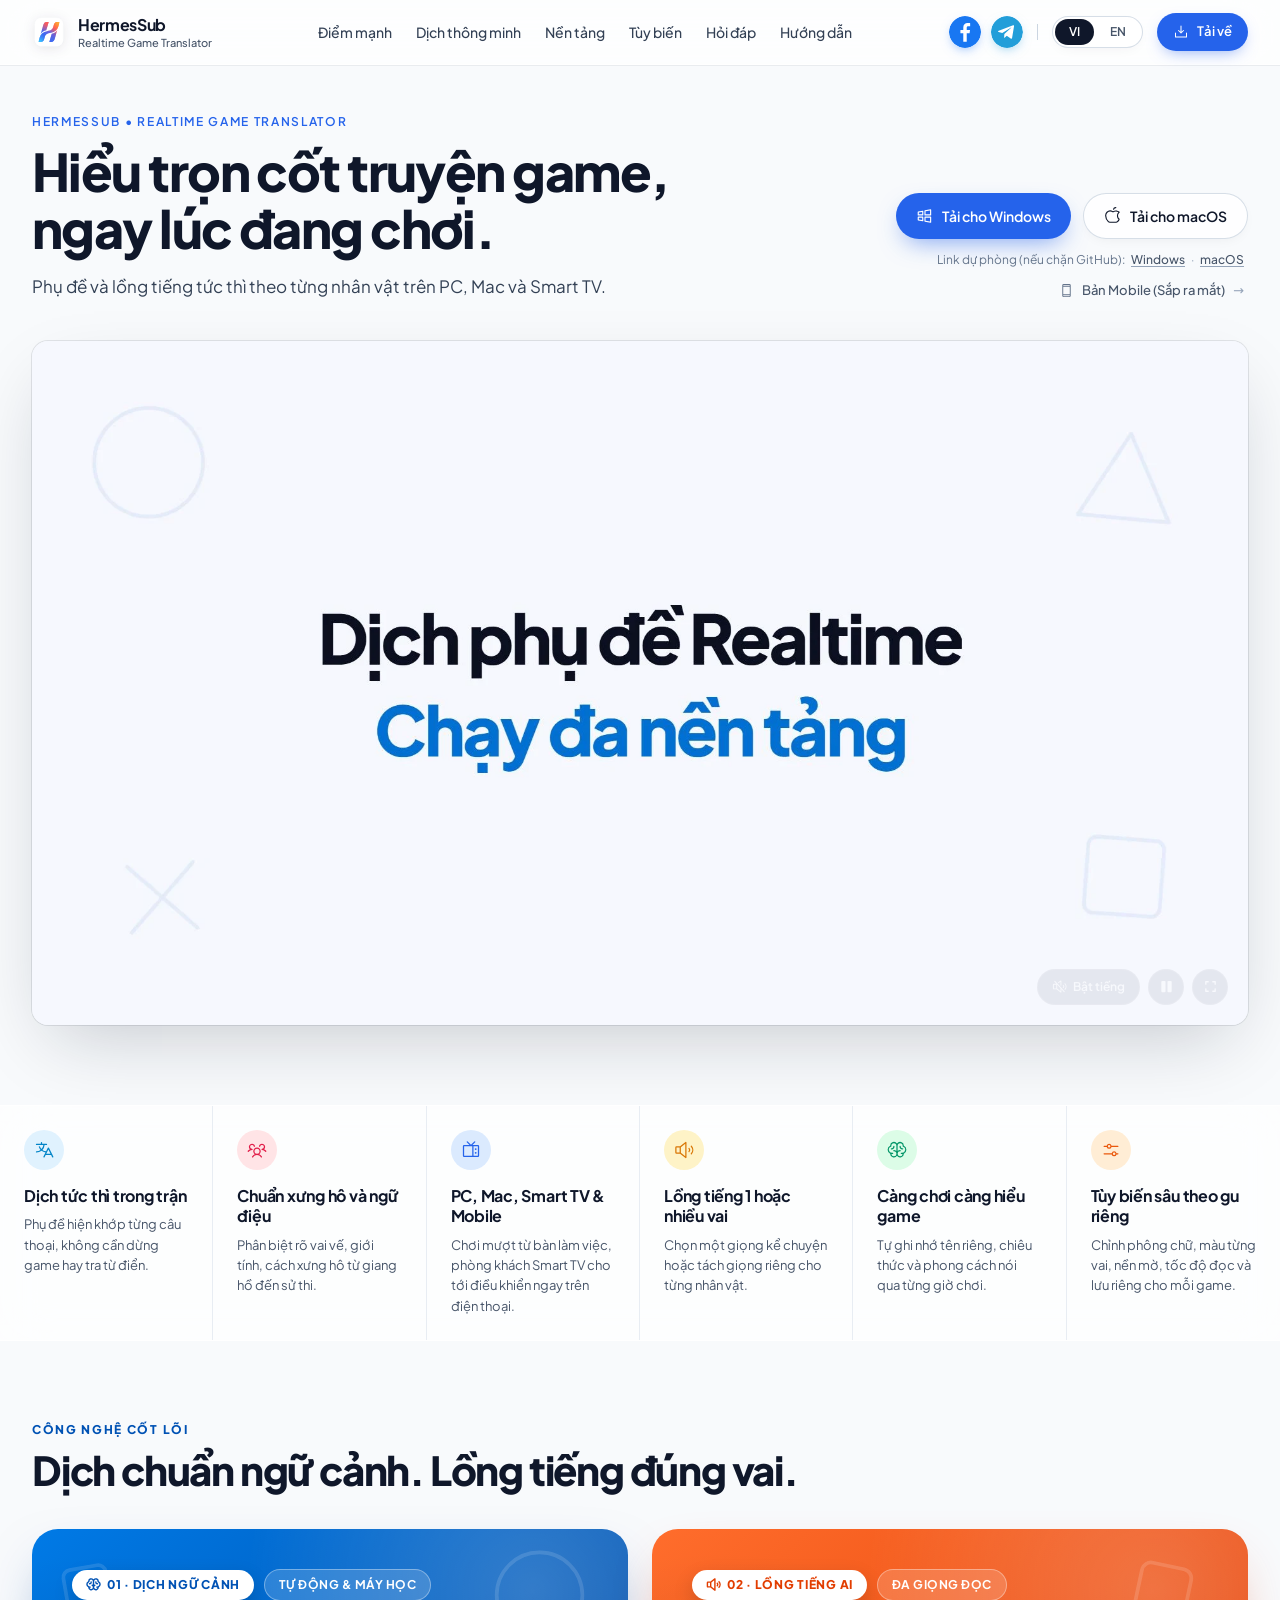
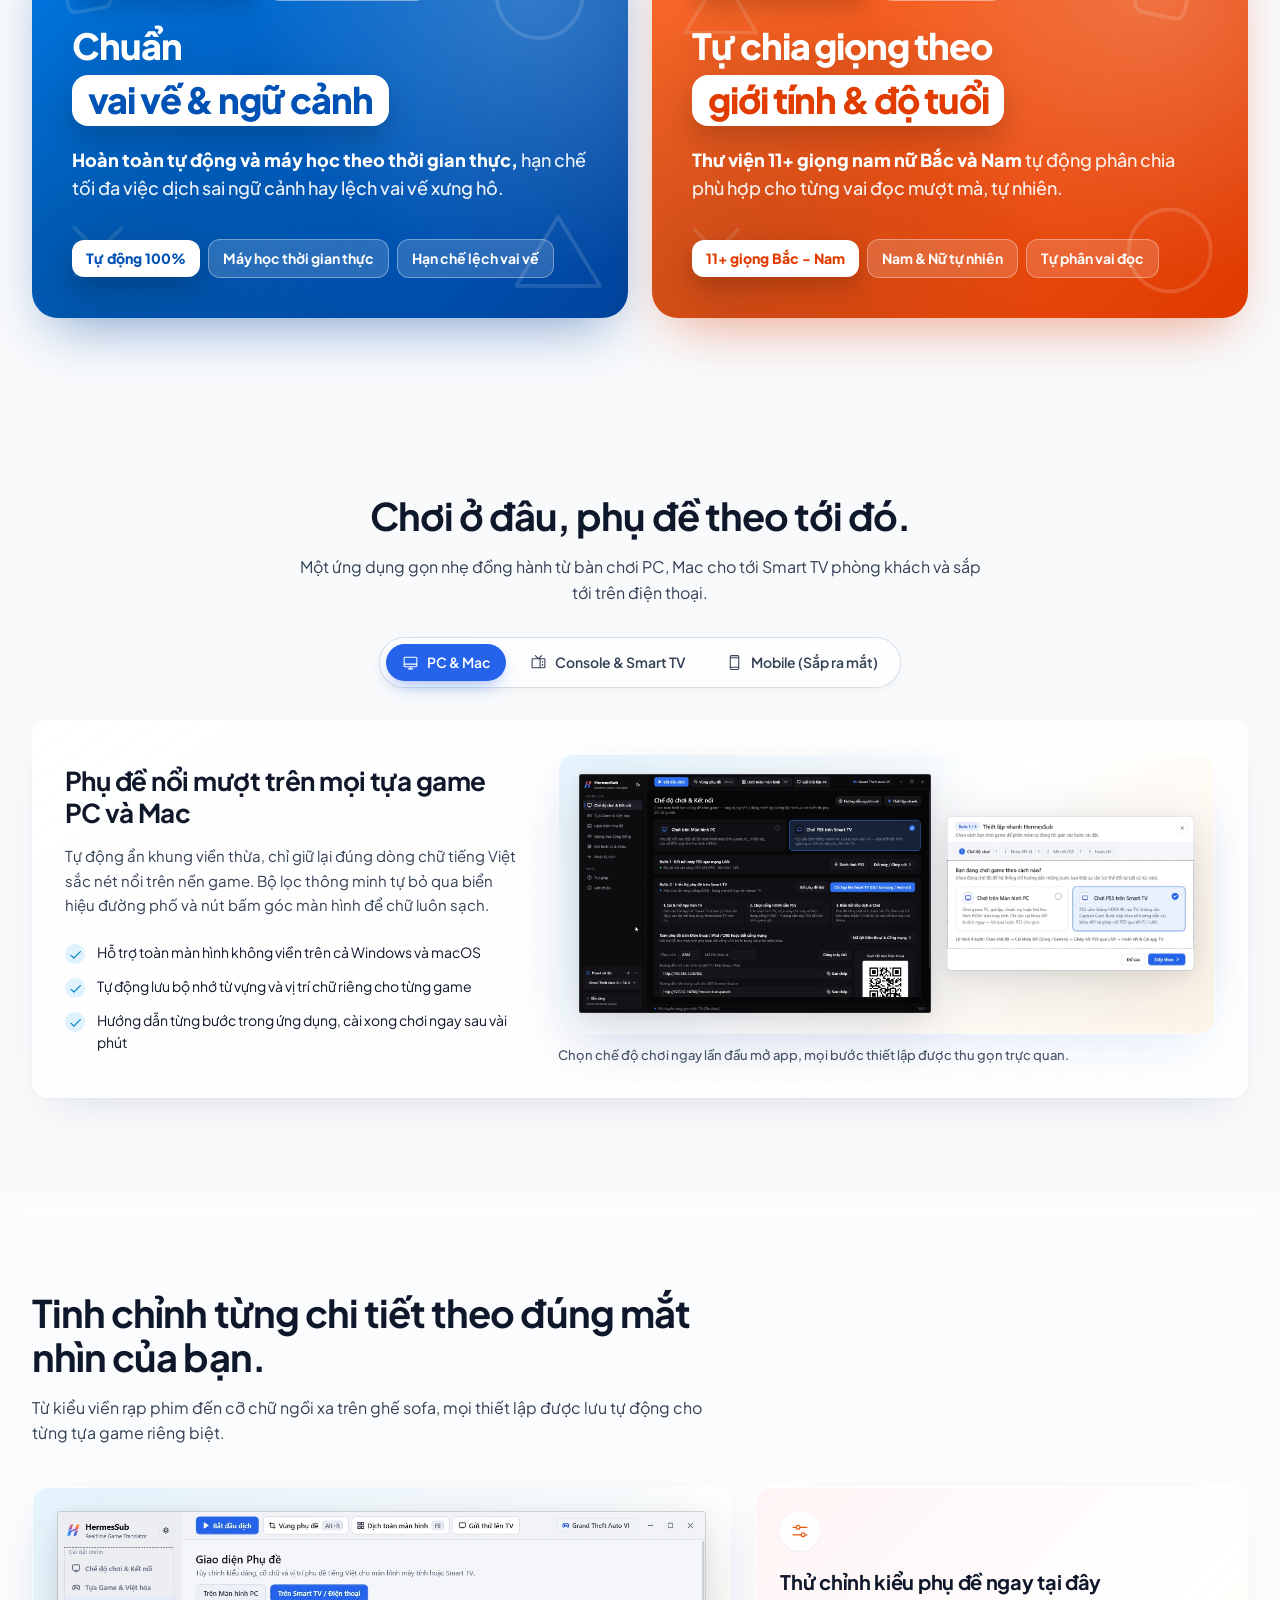
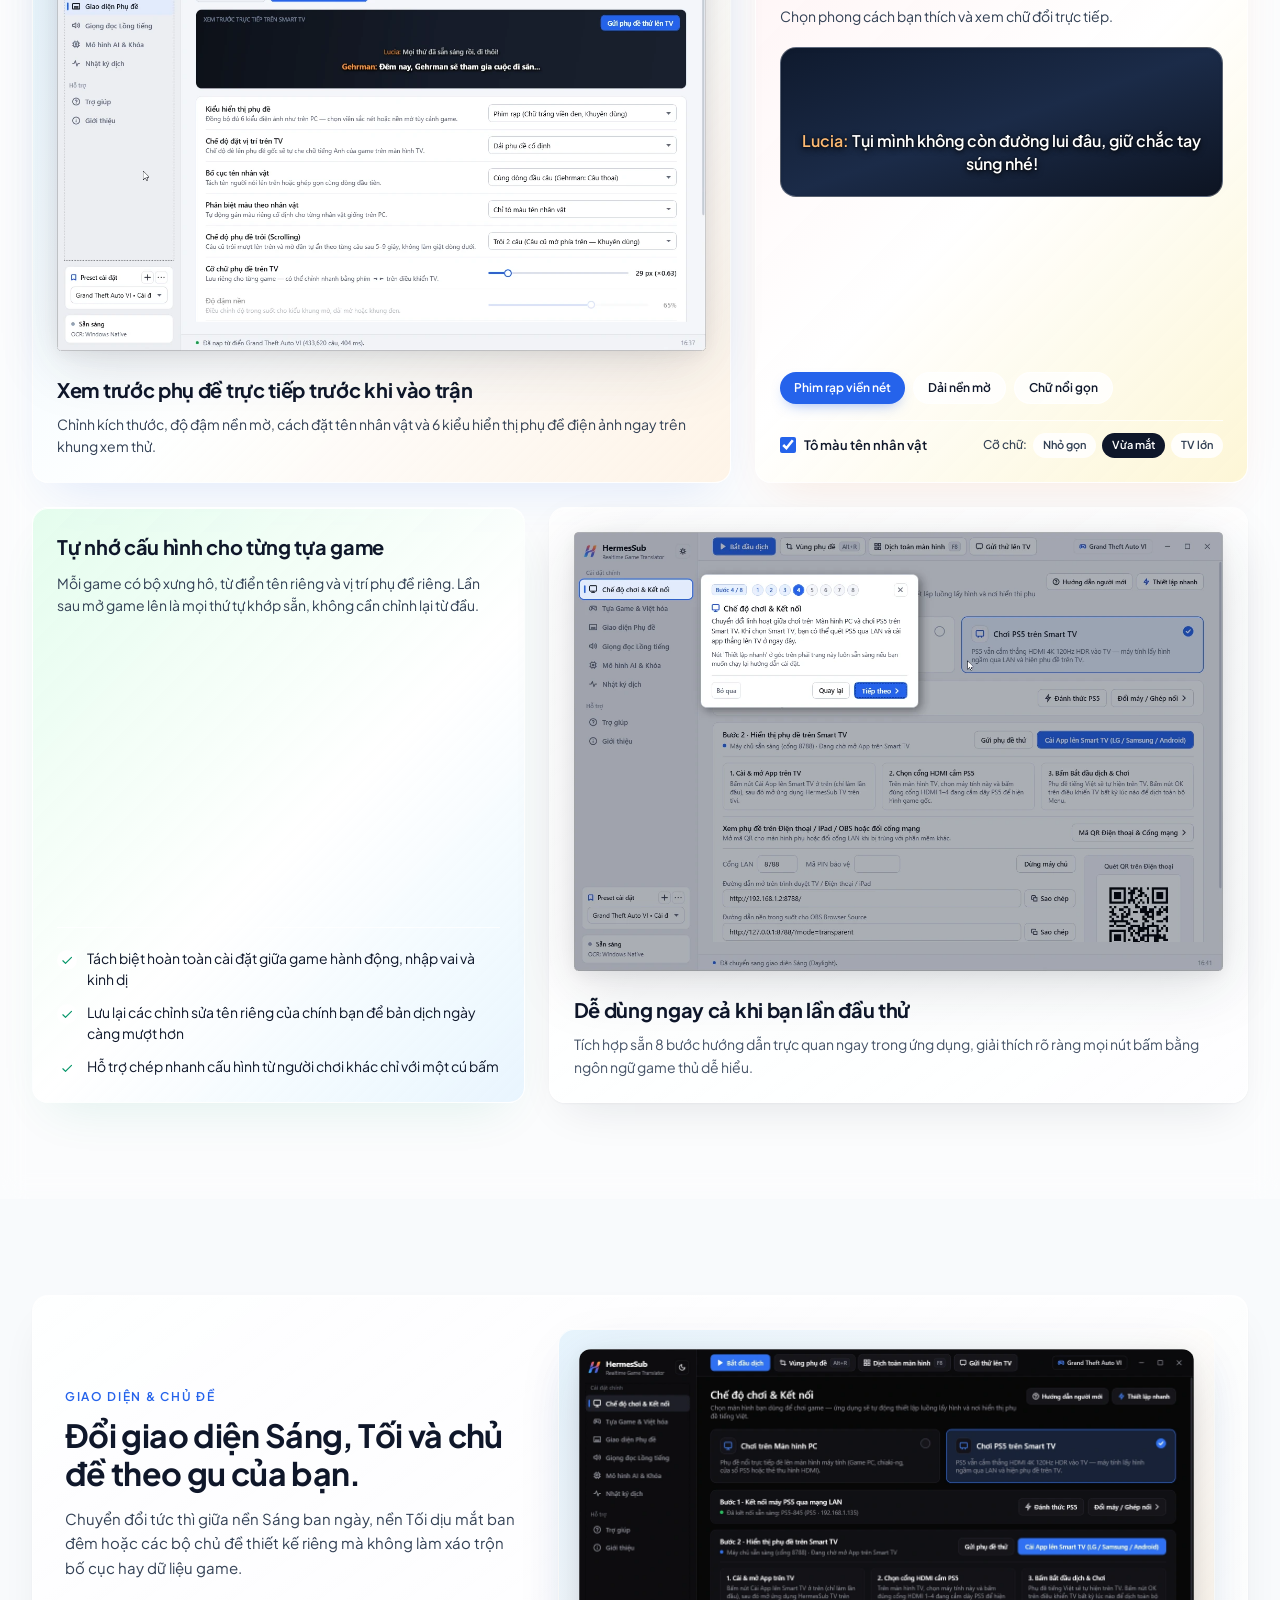
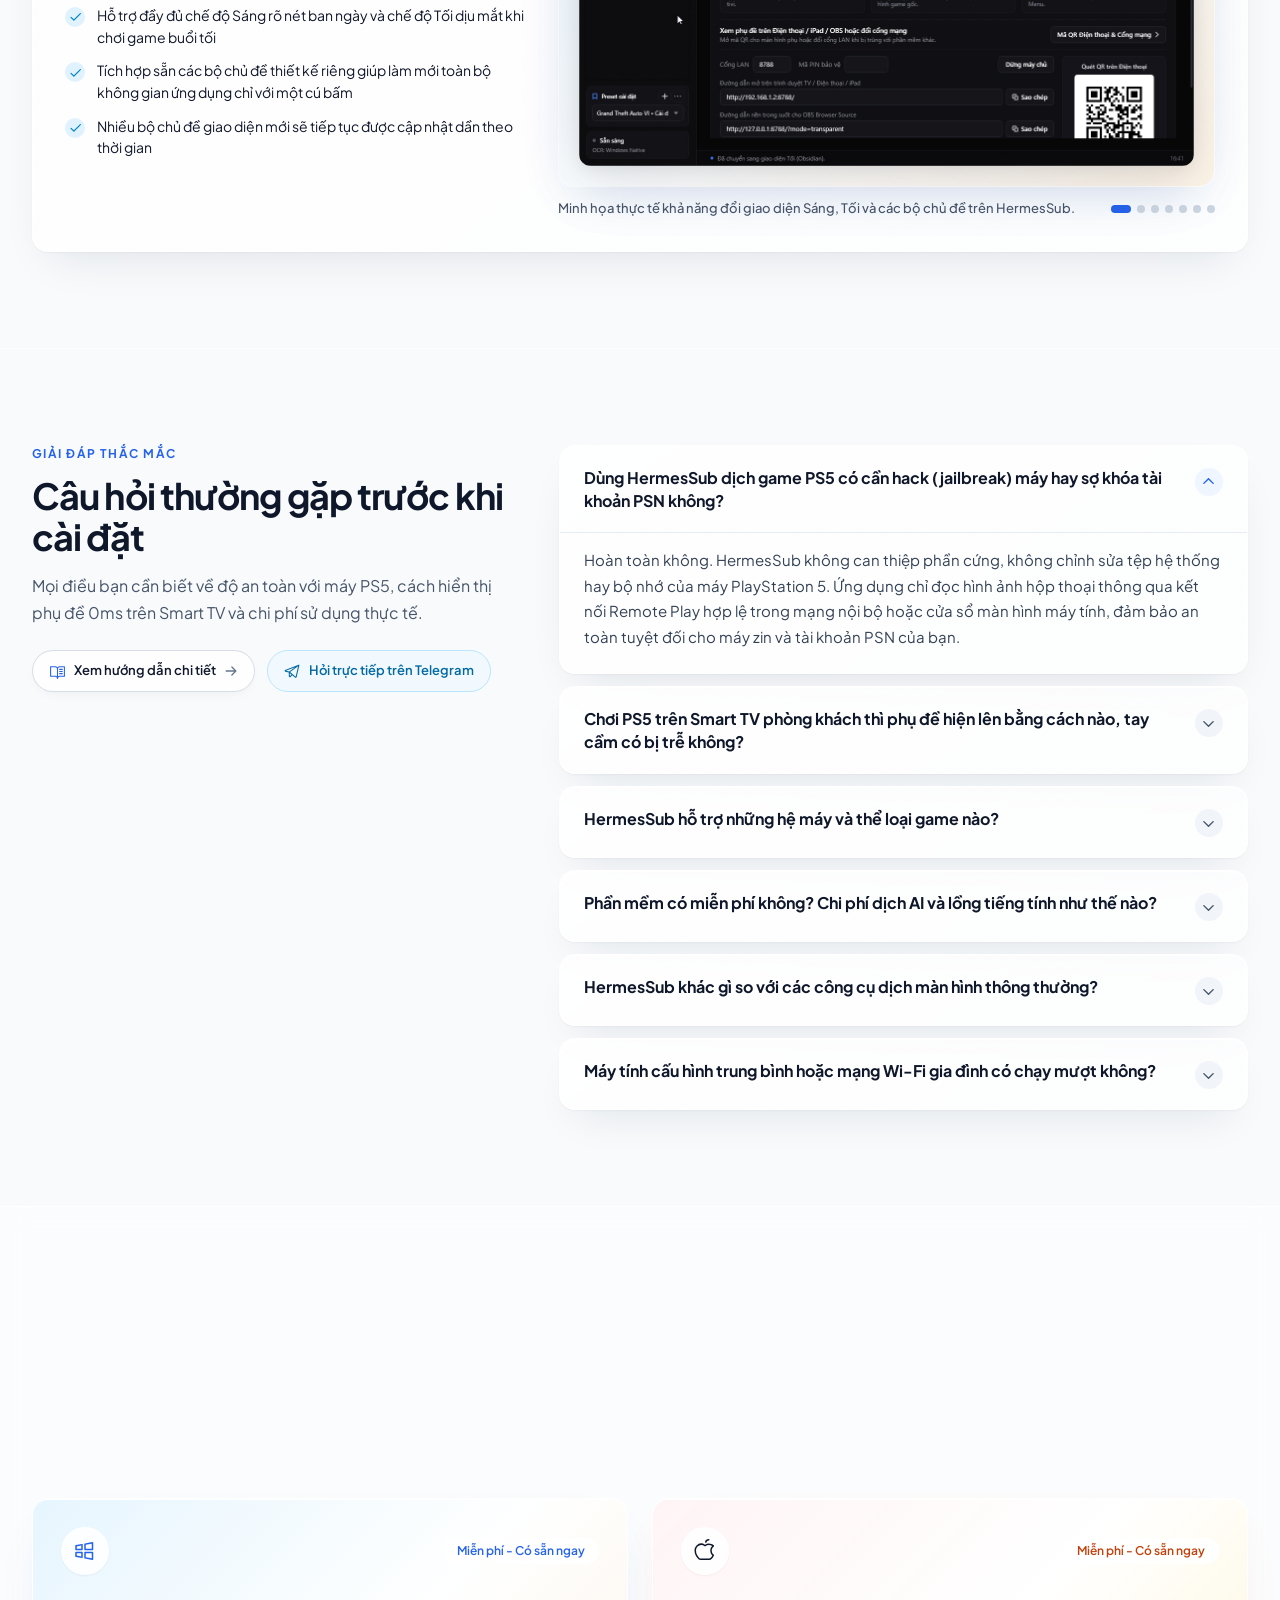
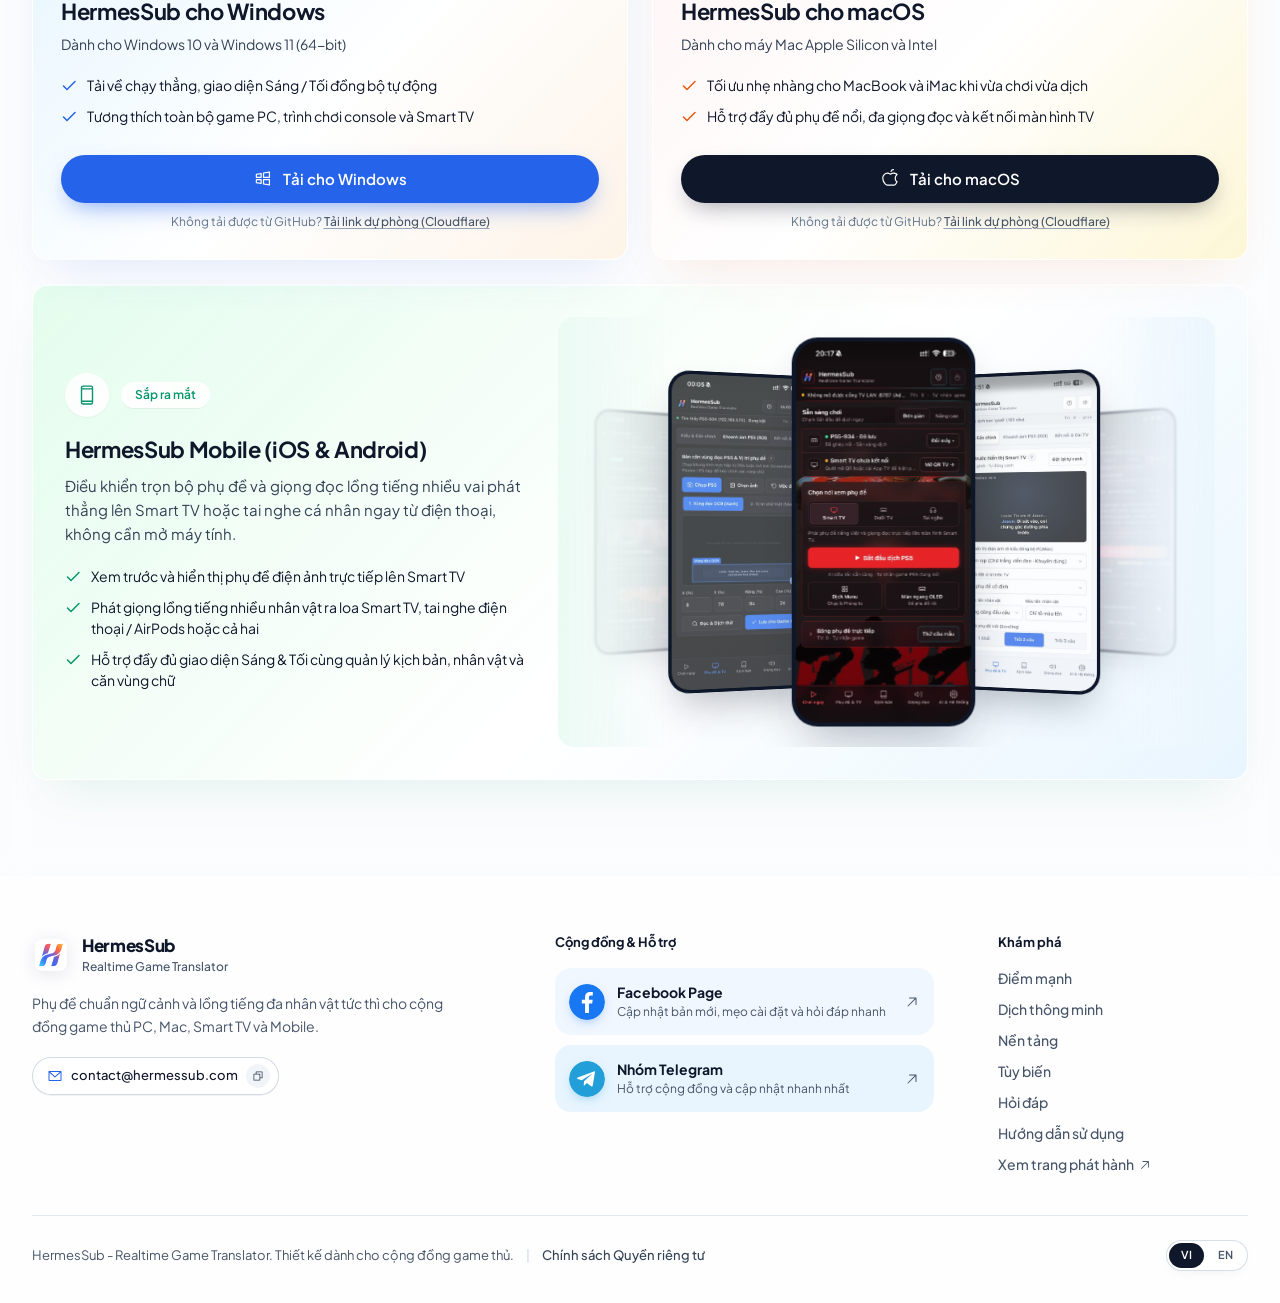
==== en/index.html @ ad9fbaac "style(ui): polish symmetric headline alignment and single-row pills on StoryVoiceSection" ====
<!doctype html>
<html lang="en">
  <head>
    <meta charset="UTF-8" />
    <meta name="viewport" content="width=device-width, initial-scale=1.0" />
    <meta name="theme-color" content="#F6F8FC" />
    <link rel="icon" type="image/svg+xml" href="/images/hermessub-logo-light.svg" />
    <link rel="alternate icon" href="/favicon.ico" />
    <link rel="apple-touch-icon" href="/apple-touch-icon.png" />
    <!--seo-head-start-->
    <title>HermesSub: Real-Time Game Translator for PS5, PC, Mac &amp; TV</title>
    <meta name="description" content="Translate story games live on screen with character-aware subtitles and multi-voice AI dubbing across Windows, macOS, PS5, and Smart TV. Free download." />
    <link rel="canonical" href="https://hermessub.com/en/" />
    <link rel="alternate" hreflang="vi" href="https://hermessub.com/" />
    <link rel="alternate" hreflang="en" href="https://hermessub.com/en/" />
    <link rel="alternate" hreflang="x-default" href="https://hermessub.com/en/" />
    <meta property="og:title" content="HermesSub - Real-Time Game Subtitles &amp; Multi-Voice AI Dubbing" />
    <meta property="og:description" content="Play any story game in your own language live on screen with context-accurate subtitles and character-matched voices on PC, Mac, PS5, and Smart TV." />
    <meta property="og:type" content="website" />
    <meta property="og:site_name" content="HermesSub" />
    <meta property="og:locale" content="en_US" />
    <meta property="og:locale:alternate" content="vi_VN" />
    <meta property="og:url" content="https://hermessub.com/en/" />
    <meta property="og:image" content="https://hermessub.com/images/app_icon_light.png" />
    <meta name="twitter:card" content="summary" />
    <meta name="twitter:title" content="HermesSub - Real-Time Game Subtitles &amp; Multi-Voice AI Dubbing" />
    <meta name="twitter:description" content="Play any story game in your own language live on screen with context-accurate subtitles and character-matched voices on PC, Mac, PS5, and Smart TV." />
    <meta name="twitter:image" content="https://hermessub.com/images/app_icon_light.png" />
    <script id="hermessub-jsonld" type="application/ld+json">{"@context":"https://schema.org","@graph":[{"@type":"Organization","@id":"https://hermessub.com/#organization","name":"HermesSub","url":"https://hermessub.com/","logo":{"@type":"ImageObject","url":"https://hermessub.com/images/app_icon_light.png","width":512,"height":512},"email":"contact@hermessub.com","sameAs":["https://github.com/HermesSub/hermessub.github.io","https://www.facebook.com/hermessub","https://t.me/hermessub_com"]},{"@type":"WebSite","@id":"https://hermessub.com/#website","url":"https://hermessub.com/","name":"HermesSub","alternateName":"HermesSub - Realtime Game Translator","inLanguage":["vi","en"],"publisher":{"@id":"https://hermessub.com/#organization"}},{"@type":"SoftwareApplication","@id":"https://hermessub.com/#software","name":"HermesSub","applicationCategory":"GameApplication","applicationSubCategory":"Real-Time Game Subtitle Translator & AI Voice Dubbing","operatingSystem":"Windows 10, Windows 11, macOS (Apple Silicon), Android TV, LG webOS, Samsung Tizen, iOS","softwareVersion":"1.0.4","inLanguage":"en","url":"https://hermessub.com/en/","description":"Translate story games live on screen with character-aware subtitles and multi-voice AI dubbing across Windows, macOS, PS5, and Smart TV. Free download.","downloadUrl":["https://github.com/HermesSub/hermessub.github.io/releases/download/v1.0.4/HermesSub-win-x64.zip","https://github.com/HermesSub/hermessub.github.io/releases/download/v1.0.4/HermesSub-osx-arm64.zip"],"screenshot":"https://hermessub.com/screenshots/subtitle-studio-light.webp","image":"https://hermessub.com/images/app_icon_light.png","offers":{"@type":"Offer","price":"0","priceCurrency":"USD"},"publisher":{"@id":"https://hermessub.com/#organization"}},{"@type":"VideoObject","@id":"https://hermessub.com/en/#promo-video","name":"HermesSub - Real-Time Game Subtitle Translation & AI Voice Dubbing Demo","description":"Watch HermesSub translate in-game dialogue with character-accurate tone and multi-character voice acting live across PC, Mac, PS5, and Smart TV.","thumbnailUrl":["https://hermessub.com/videos/hermessub-promo-poster.webp"],"uploadDate":"2026-11-25T00:00:00+07:00","duration":"PT1M10S","contentUrl":"https://media.hermessub.com/Videos/hermessub-promo.mp4?v=2","embedUrl":"https://hermessub.com/en/","inLanguage":"en","publisher":{"@id":"https://hermessub.com/#organization"}},{"@type":"FAQPage","@id":"https://hermessub.com/en/#faq","inLanguage":"en","mainEntity":[{"@type":"Question","name":"Does HermesSub require a jailbroken PS5, or can it risk a PSN account ban?","acceptedAnswer":{"@type":"Answer","text":"No jailbreak or console modification is ever required. HermesSub never alters game files, firmware, or console memory. It reads on-screen dialogue through official Remote Play over your home network or a desktop video window, keeping your stock PS5 and PlayStation Network account completely safe."}},{"@type":"Question","name":"How do live subtitles appear on a living-room Smart TV without adding controller lag?","acceptedAnswer":{"@type":"Answer","text":"Your DualSense controller stays paired directly to your PS5 on your primary PSN account over native HDMI with 0ms input latency. HermesSub quietly reads dialogue in the background via a secondary PSN session and renders crisp cinema subtitles natively on your LG webOS, Samsung Tizen, or Android TV."}},{"@type":"Question","name":"Which platforms, consoles, and game genres does HermesSub support?","acceptedAnswer":{"@type":"Answer","text":"HermesSub runs on Windows 10/11 PCs, Apple Silicon Macs, Windows gaming handhelds, and PlayStation 5 (via Remote Play, chiaki-ng, or HDMI capture cards), outputting overlays on desktop monitors or Smart TVs. It works with any story-driven RPG, action-adventure, visual novel, or indie title."}},{"@type":"Question","name":"Is HermesSub free to download, and how do AI translation costs work?","acceptedAnswer":{"@type":"Answer","text":"HermesSub is free to download and use. Pre-built community game dictionaries and offline voice models run locally at zero cost. For live AI translation of brand-new lines, you can use free translation engines or plug in your own Gemini, DeepSeek, Groq, or OpenAI API key with full control over usage."}},{"@type":"Question","name":"How is HermesSub different from generic screen OCR translators?","acceptedAnswer":{"@type":"Answer","text":"Generic screen translators translate isolated lines out of context, breaking character tone, relationships, and lore terminology. HermesSub tracks ongoing story context, locks per-character relationship tone and glossaries, and assigns distinct AI voices to individual speakers."}},{"@type":"Question","name":"Will HermesSub slow down my PC or require high internet bandwidth?","acceptedAnswer":{"@type":"Answer","text":"No. HermesSub is natively engineered to run alongside demanding games with minimal CPU and GPU overhead. Local PS5 video reading and Smart TV subtitle delivery stay inside your home Wi-Fi or LAN without routing video frames through external servers."}}]}]}</script>
    <!--seo-head-end-->
    <script type="module" crossorigin src="/assets/index-DqMNCont.js"></script>
    <link rel="stylesheet" crossorigin href="/assets/index-CcNmAACl.css">
  </head>
  <body class="bg-[#F8FAFC] text-[#0F172A] antialiased selection:bg-[#2563EB]/15 selection:text-[#0F172A]">
    <div id="root"><link rel="preload" as="image" href="/images/hermessub-logo-light.svg"/><link rel="preload" as="image" href="/images/social-facebook.svg"/><link rel="preload" as="image" href="/images/social-telegram.svg"/><link rel="preload" as="image" href="/screenshots/theme-obsidian.webp"/><link rel="preload" as="image" href="/screenshots/mobile-play-akira.webp"/><link rel="preload" as="image" href="/screenshots/mobile-tv-subtitles.jpg"/><link rel="preload" as="image" href="/screenshots/mobile-scripts-gta6.webp"/><link rel="preload" as="image" href="/screenshots/mobile-tv-voice.jpg"/><link rel="preload" as="image" href="/screenshots/mobile-themes-cyberpunk.webp"/><link rel="preload" as="image" href="/screenshots/mobile-roi-dark.webp"/><div class="relative min-h-[100dvh] text-[#0F172A]"><div aria-hidden="true" class="pastel-ambient-canvas pointer-events-none fixed inset-0 -z-10"></div><header class="sticky top-0 z-40 border-b border-white/80 bg-white/75 shadow-[0_1px_0_rgba(15,23,42,0.06)] backdrop-blur-xl"><nav aria-label="Primary Navigation" class="mx-auto flex h-16 max-w-[1320px] items-center justify-between gap-2 px-4 sm:gap-4 md:px-8"><a href="#" class="flex shrink-0 items-center gap-2.5 rounded-2xl py-1 pr-1 transition-opacity hover:opacity-90 sm:gap-3 sm:pr-2"><img src="/images/hermessub-logo-light.svg" alt="HermesSub" width="32" height="32" class="h-8 w-8 shrink-0 object-contain drop-shadow-[0_2px_6px_rgba(15,23,42,0.1)] sm:h-[34px] sm:w-[34px]"/><div class="flex flex-col leading-none"><span class="text-[15px] font-bold tracking-[-0.02em] text-[#0F172A] sm:text-[16px]">HermesSub</span><span class="mt-1 hidden text-[11px] font-medium text-[#475569] sm:block">Realtime Game Translator</span></div></a><ul class="hidden items-center gap-5 xl:gap-6 lg:flex"><li><a href="#highlights" class="whitespace-nowrap text-[14px] font-medium text-[#334155] transition-colors hover:text-[#2563EB]">Strengths</a></li><li><a href="#intelligence" class="whitespace-nowrap text-[14px] font-medium text-[#334155] transition-colors hover:text-[#2563EB]">Smart Context</a></li><li><a href="#platforms" class="whitespace-nowrap text-[14px] font-medium text-[#334155] transition-colors hover:text-[#2563EB]">Platforms</a></li><li><a href="#customize" class="whitespace-nowrap text-[14px] font-medium text-[#334155] transition-colors hover:text-[#2563EB]">Customize</a></li><li><a href="#faq" class="whitespace-nowrap text-[14px] font-medium text-[#334155] transition-colors hover:text-[#2563EB]">FAQ</a></li><li><a href="/en/guides/" class="whitespace-nowrap text-[14px] transition-colors hover:text-[#2563EB] font-medium text-[#334155]">Guides</a></li></ul><div class="flex shrink-0 items-center gap-3 sm:gap-3.5"><div class="flex items-center gap-2.5 sm:gap-2.5"><a href="https://www.facebook.com/hermessub" target="_blank" rel="noopener noreferrer" aria-label="HermesSub Facebook Page" title="Facebook Page" class="inline-flex h-7 w-7 items-center justify-center rounded-full shadow-[0_4px_12px_-4px_rgba(24,119,242,0.55)] transition-transform hover:scale-108 active:scale-95 sm:h-8 sm:w-8"><img src="/images/social-facebook.svg" alt="Facebook" width="32" height="32" class="h-7 w-7 rounded-full sm:h-8 sm:w-8"/></a><a href="https://t.me/hermessub_com" target="_blank" rel="noopener noreferrer" aria-label="HermesSub Telegram Community" title="Telegram Group" class="inline-flex h-7 w-7 items-center justify-center rounded-full shadow-[0_4px_12px_-4px_rgba(34,158,217,0.55)] transition-transform hover:scale-108 active:scale-95 sm:h-8 sm:w-8"><img src="/images/social-telegram.svg" alt="Telegram" width="32" height="32" class="h-7 w-7 rounded-full sm:h-8 sm:w-8"/></a></div><span aria-hidden="true" class="hidden h-4 w-px bg-[#CBD5E1] sm:inline-block"></span><div role="group" aria-label="Language switcher" class="glass-pill flex items-center gap-0.5 rounded-full p-0.5"><a href="/" hrefLang="vi" class="rounded-full px-3 py-1 text-[11px] font-semibold transition-colors sm:px-3.5 sm:text-[12px] text-[#475569] hover:text-[#0F172A]">VI</a><a href="/en/" hrefLang="en" aria-current="true" class="rounded-full px-3 py-1 text-[11px] font-semibold transition-colors sm:px-3.5 sm:text-[12px] bg-[#0F172A] text-[#FFFFFF]">EN</a></div><a href="#download" class="hidden min-h-[38px] items-center gap-2 whitespace-nowrap rounded-full bg-[#2563EB] px-4 py-2 text-[13px] font-semibold text-[#FFFFFF] shadow-[0_6px_16px_-6px_rgba(37,99,235,0.55)] transition-all hover:bg-[#1D4ED8] active:scale-[0.98] sm:inline-flex"><svg xmlns="http://www.w3.org/2000/svg" width="16" height="16" fill="currentColor" viewBox="0 0 256 256" aria-hidden="true"><path d="M224,144v64a8,8,0,0,1-8,8H40a8,8,0,0,1-8-8V144a8,8,0,0,1,16,0v56H208V144a8,8,0,0,1,16,0Zm-101.66,5.66a8,8,0,0,0,11.32,0l40-40a8,8,0,0,0-11.32-11.32L136,124.69V32a8,8,0,0,0-16,0v92.69L93.66,98.34a8,8,0,0,0-11.32,11.32Z"></path></svg><span>Download</span></a><button type="button" aria-label="Open navigation menu" aria-expanded="false" class="glass-pill inline-flex h-8 w-8 items-center justify-center rounded-full text-[#0F172A] transition-colors hover:bg-white sm:h-9 sm:w-9 lg:hidden"><svg xmlns="http://www.w3.org/2000/svg" width="17" height="17" fill="currentColor" viewBox="0 0 256 256" aria-hidden="true"><path d="M224,128a8,8,0,0,1-8,8H40a8,8,0,0,1,0-16H216A8,8,0,0,1,224,128ZM40,72H216a8,8,0,0,0,0-16H40a8,8,0,0,0,0,16ZM216,184H40a8,8,0,0,0,0,16H216a8,8,0,0,0,0-16Z"></path></svg></button></div></nav></header><main id="main-content"><section class="pt-8 pb-14 md:pt-12 md:pb-20"><div class="mx-auto max-w-[1320px] px-5 md:px-8"><div class="grid grid-cols-1 items-end gap-7 lg:grid-cols-12"><div class="lg:col-span-6 xl:col-span-7"><p class="text-[12px] font-semibold tracking-[0.14em] text-[#2563EB] uppercase">HERMESSUB • REALTIME GAME TRANSLATOR</p><h1 class="mt-3 text-[28px] leading-[1.1] font-extrabold tracking-[-0.03em] text-[#0F172A] sm:text-[40px] lg:text-[46px] xl:text-[52px]">Play any game in your language,<br/>live on screen.</h1><p class="mt-4 max-w-[54ch] text-[15px] leading-[1.6] text-[#334155] sm:text-[17px]">Instant story subtitles and character-matched voices on PC, Mac, and your living-room TV.</p></div><div class="flex flex-col items-start gap-3 lg:col-span-6 lg:items-end xl:col-span-5"><div class="flex w-full flex-col gap-3 sm:w-auto sm:flex-row sm:flex-nowrap sm:items-center lg:justify-end"><a href="https://github.com/HermesSub/hermessub.github.io/releases/download/v1.0.4/HermesSub-win-x64.zip" target="_blank" rel="noopener noreferrer" class="inline-flex min-h-[46px] items-center justify-center gap-2 whitespace-nowrap rounded-full bg-[#2563EB] px-5 py-2.5 text-[14px] font-semibold text-[#FFFFFF] shadow-[0_10px_24px_-8px_rgba(37,99,235,0.58)] transition-all hover:bg-[#1D4ED8] active:scale-[0.98]"><svg xmlns="http://www.w3.org/2000/svg" width="18" height="18" fill="currentColor" viewBox="0 0 256 256" aria-hidden="true"><path d="M208,136H128a8,8,0,0,0-8,8v57.45a8,8,0,0,0,6.57,7.88l80,14.54A7.61,7.61,0,0,0,208,224a8,8,0,0,0,8-8V144A8,8,0,0,0,208,136Zm-8,70.41-64-11.63V152h64ZM96,136H32a8,8,0,0,0-8,8v40a8,8,0,0,0,6.57,7.87l64,11.64a8.54,8.54,0,0,0,1.43.13,8,8,0,0,0,8-8V144A8,8,0,0,0,96,136Zm-8,50.05-48-8.73V152H88ZM213.13,33.86a8,8,0,0,0-6.56-1.73l-80,14.55A8,8,0,0,0,120,54.55V112a8,8,0,0,0,8,8h80a8,8,0,0,0,8-8V40A8,8,0,0,0,213.13,33.86ZM200,104H136V61.22l64-11.63ZM101.13,54.22a8,8,0,0,0-6.56-1.73l-64,11.64A8,8,0,0,0,24,72v40a8,8,0,0,0,8,8H96a8,8,0,0,0,8-8V60.36A8,8,0,0,0,101.13,54.22ZM88,104H40V78.68L88,70Z"></path></svg><span>Download for Windows</span></a><a href="https://github.com/HermesSub/hermessub.github.io/releases/download/v1.0.4/HermesSub-osx-arm64.zip" target="_blank" rel="noopener noreferrer" class="glass-pill inline-flex min-h-[46px] items-center justify-center gap-2 whitespace-nowrap rounded-full px-5 py-2.5 text-[14px] font-semibold text-[#0F172A] transition-all hover:bg-white active:scale-[0.98]"><svg xmlns="http://www.w3.org/2000/svg" width="18" height="18" fill="currentColor" viewBox="0 0 256 256" aria-hidden="true"><path d="M223.3,169.59a8.07,8.07,0,0,0-2.8-3.4C203.53,154.53,200,134.64,200,120c0-17.67,13.47-33.06,21.5-40.67a8,8,0,0,0,0-11.62C208.82,55.74,187.82,48,168,48a72.2,72.2,0,0,0-40,12.13,71.56,71.56,0,0,0-90.71,9.09A74.63,74.63,0,0,0,16,123.4a127.06,127.06,0,0,0,40.14,89.73A39.8,39.8,0,0,0,83.59,224h87.68a39.84,39.84,0,0,0,29.12-12.57,125,125,0,0,0,17.82-24.6C225.23,174,224.33,172,223.3,169.59Zm-34.63,30.94a23.76,23.76,0,0,1-17.4,7.47H83.59a23.82,23.82,0,0,1-16.44-6.51A111.14,111.14,0,0,1,32,123,58.5,58.5,0,0,1,48.65,80.47,54.81,54.81,0,0,1,88,64h.78A55.45,55.45,0,0,1,123,76.28a8,8,0,0,0,10,0A55.44,55.44,0,0,1,168,64a70.64,70.64,0,0,1,36,10.35c-13,14.52-20,30.47-20,45.65,0,23.77,7.64,42.73,22.18,55.3A105.82,105.82,0,0,1,188.67,200.53ZM128.23,30A40,40,0,0,1,167,0h1a8,8,0,0,1,0,16h-1a24,24,0,0,0-23.24,18,8,8,0,1,1-15.5-4Z"></path></svg><span>Download for macOS</span></a></div><p class="flex flex-wrap items-center gap-x-1.5 px-1 text-[12px] text-[#64748B] lg:justify-end"><span>Direct mirror (if GitHub is blocked):</span><a href="https://media.hermessub.com/Releases/v1.0.4/HermesSub-win-x64.zip" target="_blank" rel="noopener noreferrer" class="font-medium text-[#475569] underline decoration-[#94A3B8] underline-offset-2 transition-colors hover:text-[#2563EB] hover:decoration-[#2563EB]">Windows</a><span aria-hidden="true" class="text-[#94A3B8]">·</span><a href="https://media.hermessub.com/Releases/v1.0.4/HermesSub-osx-arm64.zip" target="_blank" rel="noopener noreferrer" class="font-medium text-[#475569] underline decoration-[#94A3B8] underline-offset-2 transition-colors hover:text-[#0F172A] hover:decoration-[#0F172A]">macOS</a></p><a href="#download" class="group inline-flex items-center gap-2 px-1 text-[13px] font-medium text-[#475569] transition-colors hover:text-[#2563EB]"><svg xmlns="http://www.w3.org/2000/svg" width="15" height="15" fill="currentColor" viewBox="0 0 256 256" class="text-[#64748B] transition-colors group-hover:text-[#2563EB]" aria-hidden="true"><path d="M176,16H80A24,24,0,0,0,56,40V216a24,24,0,0,0,24,24h96a24,24,0,0,0,24-24V40A24,24,0,0,0,176,16ZM72,64H184V192H72Zm8-32h96a8,8,0,0,1,8,8v8H72V40A8,8,0,0,1,80,32Zm96,192H80a8,8,0,0,1-8-8v-8H184v8A8,8,0,0,1,176,224Z"></path></svg><span>Mobile (Coming Soon)</span><span aria-hidden="true" class="text-[#94A3B8] transition-transform group-hover:translate-x-0.5 group-hover:text-[#2563EB]">→</span></a></div></div><div class="mt-8 aspect-video w-full md:mt-10"><div class="group relative h-full w-full overflow-hidden rounded-2xl bg-[#F6F8FC] shadow-[0_28px_72px_-20px_rgba(15,23,42,0.22)] ring-1 ring-[#0F172A]/10"><div class="relative flex h-full w-full items-center justify-center"><video poster="/videos/hermessub-promo-poster.webp" autoPlay="" loop="" muted="" playsInline="" preload="metadata" class="h-full w-full cursor-pointer bg-[#F6F8FC] object-cover"><source src="https://media.hermessub.com/Videos/hermessub-promo-av1.mp4" type="video/mp4; codecs=&quot;av01.0.08M.08, mp4a.40.2&quot;"/><source src="https://media.hermessub.com/Videos/hermessub-promo.mp4?v=2" type="video/mp4"/></video><div data-controls-visible="false" class="pointer-events-none absolute z-10 flex items-center transition-opacity duration-300 right-2 bottom-2 gap-1.5 sm:right-5 sm:bottom-5 sm:gap-2 opacity-30"><button type="button" aria-label="Unmute" class="pointer-events-auto inline-flex h-7 w-7 sm:h-9 sm:w-auto items-center justify-center sm:gap-1.5 rounded-full border sm:px-3.5 text-[12px] font-semibold transition-all duration-300 active:scale-95 border-white/15 bg-[#0F172A]/24 text-[#FFFFFF]/90 backdrop-blur-[3px] hover:bg-[#0F172A]/72"><svg xmlns="http://www.w3.org/2000/svg" width="14" height="14" fill="currentColor" viewBox="0 0 256 256" class="sm:h-[15px] sm:w-[15px]" aria-hidden="true"><path d="M53.92,34.62A8,8,0,1,0,42.08,45.38L73.55,80H32A16,16,0,0,0,16,96v64a16,16,0,0,0,16,16H77.25l69.84,54.31A8,8,0,0,0,160,224V175.09l42.08,46.29a8,8,0,1,0,11.84-10.76ZM32,96H72v64H32ZM144,207.64,88,164.09V95.89l56,61.6Zm42-63.77a24,24,0,0,0,0-31.72,8,8,0,1,1,12-10.57,40,40,0,0,1,0,52.88,8,8,0,0,1-12-10.59Zm-80.16-76a8,8,0,0,1,1.4-11.23l39.85-31A8,8,0,0,1,160,32v74.83a8,8,0,0,1-16,0V48.36l-26.94,21A8,8,0,0,1,105.84,67.91ZM248,128a79.9,79.9,0,0,1-20.37,53.34,8,8,0,0,1-11.92-10.67,64,64,0,0,0,0-85.33,8,8,0,1,1,11.92-10.67A79.83,79.83,0,0,1,248,128Z"></path></svg><span class="hidden sm:inline">Unmute</span></button><button type="button" aria-label="Pause" class="pointer-events-auto inline-flex h-7 w-7 sm:h-9 sm:w-9 items-center justify-center rounded-full border transition-all duration-300 active:scale-95 border-white/15 bg-[#0F172A]/24 text-[#FFFFFF]/90 backdrop-blur-[3px] hover:bg-[#0F172A]/72"><svg xmlns="http://www.w3.org/2000/svg" width="13" height="13" fill="currentColor" viewBox="0 0 256 256" class="sm:h-[15px] sm:w-[15px]" aria-hidden="true"><path d="M216,48V208a16,16,0,0,1-16,16H160a16,16,0,0,1-16-16V48a16,16,0,0,1,16-16h40A16,16,0,0,1,216,48ZM96,32H56A16,16,0,0,0,40,48V208a16,16,0,0,0,16,16H96a16,16,0,0,0,16-16V48A16,16,0,0,0,96,32Z"></path></svg></button><button type="button" aria-label="Fullscreen" class="pointer-events-auto inline-flex h-7 w-7 sm:h-9 sm:w-9 items-center justify-center rounded-full border transition-all duration-300 active:scale-95 border-white/15 bg-[#0F172A]/24 text-[#FFFFFF]/90 backdrop-blur-[3px] hover:bg-[#0F172A]/72"><svg xmlns="http://www.w3.org/2000/svg" width="14" height="14" fill="currentColor" viewBox="0 0 256 256" class="sm:h-[15px] sm:w-[15px]" aria-hidden="true"><path d="M220,48V88a12,12,0,0,1-24,0V60H168a12,12,0,0,1,0-24h40A12,12,0,0,1,220,48ZM88,196H60V168a12,12,0,0,0-24,0v40a12,12,0,0,0,12,12H88a12,12,0,0,0,0-24Zm120-40a12,12,0,0,0-12,12v28H168a12,12,0,0,0,0,24h40a12,12,0,0,0,12-12V168A12,12,0,0,0,208,156ZM88,36H48A12,12,0,0,0,36,48V88a12,12,0,0,0,24,0V60H88a12,12,0,0,0,0-24Z"></path></svg></button></div></div></div></div></div></section><section id="highlights" class="scroll-mt-20 border-y border-white/85 bg-white/70 backdrop-blur-xl"><div class="mx-auto max-w-[1320px]"><div class="grid grid-cols-1 divide-y divide-[#E2E8F0]/80 sm:grid-cols-2 sm:divide-x lg:grid-cols-6 lg:divide-y-0"><div class="p-5 transition-colors duration-200 md:p-6 hover:bg-[#E0F2FE]/35"><div class="inline-flex h-10 w-10 items-center justify-center rounded-full bg-[#E0F2FE] text-[#0284C7]"><svg xmlns="http://www.w3.org/2000/svg" width="20" height="20" fill="currentColor" viewBox="0 0 256 256" aria-hidden="true"><path d="M247.15,212.42l-56-112a8,8,0,0,0-14.31,0l-21.71,43.43A88,88,0,0,1,108,126.93,103.65,103.65,0,0,0,135.69,64H160a8,8,0,0,0,0-16H104V32a8,8,0,0,0-16,0V48H32a8,8,0,0,0,0,16h87.63A87.76,87.76,0,0,1,96,116.35a87.74,87.74,0,0,1-19-31,8,8,0,1,0-15.08,5.34A103.63,103.63,0,0,0,84,127a87.55,87.55,0,0,1-52,17,8,8,0,0,0,0,16,103.46,103.46,0,0,0,64-22.08,104.18,104.18,0,0,0,51.44,21.31l-26.6,53.19a8,8,0,0,0,14.31,7.16L148.94,192h70.11l13.79,27.58A8,8,0,0,0,240,224a8,8,0,0,0,7.15-11.58ZM156.94,176,184,121.89,211.05,176Z"></path></svg></div><h2 class="mt-4 text-[16px] leading-[1.3] font-bold tracking-[-0.015em] text-[#0F172A]">Real-Time In-Game Subtitles</h2><p class="mt-2 text-[13px] leading-[1.55] text-[#475569]">Dialogue appears smoothly as characters speak, keeping you locked in the action.</p></div><div class="p-5 transition-colors duration-200 md:p-6 hover:bg-[#FFE4E6]/35"><div class="inline-flex h-10 w-10 items-center justify-center rounded-full bg-[#FFE4E6] text-[#E11D48]"><svg xmlns="http://www.w3.org/2000/svg" width="20" height="20" fill="currentColor" viewBox="0 0 256 256" aria-hidden="true"><path d="M244.8,150.4a8,8,0,0,1-11.2-1.6A51.6,51.6,0,0,0,192,128a8,8,0,0,1-7.37-4.89,8,8,0,0,1,0-6.22A8,8,0,0,1,192,112a24,24,0,1,0-23.24-30,8,8,0,1,1-15.5-4A40,40,0,1,1,219,117.51a67.94,67.94,0,0,1,27.43,21.68A8,8,0,0,1,244.8,150.4ZM190.92,212a8,8,0,1,1-13.84,8,57,57,0,0,0-98.16,0,8,8,0,1,1-13.84-8,72.06,72.06,0,0,1,33.74-29.92,48,48,0,1,1,58.36,0A72.06,72.06,0,0,1,190.92,212ZM128,176a32,32,0,1,0-32-32A32,32,0,0,0,128,176ZM72,120a8,8,0,0,0-8-8A24,24,0,1,1,87.24,82a8,8,0,1,0,15.5-4A40,40,0,1,0,37,117.51,67.94,67.94,0,0,0,9.6,139.19a8,8,0,1,0,12.8,9.61A51.6,51.6,0,0,1,64,128,8,8,0,0,0,72,120Z"></path></svg></div><h2 class="mt-4 text-[16px] leading-[1.3] font-bold tracking-[-0.015em] text-[#0F172A]">True Tone &amp; Relationships</h2><p class="mt-2 text-[13px] leading-[1.55] text-[#475569]">Adapts naturally to banter, royal court speech, rivalry, or close companions.</p></div><div class="p-5 transition-colors duration-200 md:p-6 hover:bg-[#DBEAFE]/35"><div class="inline-flex h-10 w-10 items-center justify-center rounded-full bg-[#DBEAFE] text-[#2563EB]"><svg xmlns="http://www.w3.org/2000/svg" width="20" height="20" fill="currentColor" viewBox="0 0 256 256" aria-hidden="true"><path d="M216,64H147.31l34.35-34.34a8,8,0,1,0-11.32-11.32L128,60.69,85.66,18.34A8,8,0,0,0,74.34,29.66L108.69,64H40A16,16,0,0,0,24,80V200a16,16,0,0,0,16,16H216a16,16,0,0,0,16-16V80A16,16,0,0,0,216,64ZM40,80H144V200H40ZM216,200H160V80h56V200Zm-16-84a12,12,0,1,1-12-12A12,12,0,0,1,200,116Zm0,48a12,12,0,1,1-12-12A12,12,0,0,1,200,164Z"></path></svg></div><h2 class="mt-4 text-[16px] leading-[1.3] font-bold tracking-[-0.015em] text-[#0F172A]">PC, Mac, Smart TV &amp; Mobile</h2><p class="mt-2 text-[13px] leading-[1.55] text-[#475569]">Play smoothly at your desk, on your living-room Smart TV, or controlled right from your phone.</p></div><div class="p-5 transition-colors duration-200 md:p-6 hover:bg-[#FEF3C7]/40"><div class="inline-flex h-10 w-10 items-center justify-center rounded-full bg-[#FEF3C7] text-[#D97706]"><svg xmlns="http://www.w3.org/2000/svg" width="20" height="20" fill="currentColor" viewBox="0 0 256 256" aria-hidden="true"><path d="M155.51,24.81a8,8,0,0,0-8.42.88L77.25,80H32A16,16,0,0,0,16,96v64a16,16,0,0,0,16,16H77.25l69.84,54.31A8,8,0,0,0,160,224V32A8,8,0,0,0,155.51,24.81ZM32,96H72v64H32ZM144,207.64,88,164.09V91.91l56-43.55Zm54-106.08a40,40,0,0,1,0,52.88,8,8,0,0,1-12-10.58,24,24,0,0,0,0-31.72,8,8,0,0,1,12-10.58ZM248,128a79.9,79.9,0,0,1-20.37,53.34,8,8,0,0,1-11.92-10.67,64,64,0,0,0,0-85.33,8,8,0,1,1,11.92-10.67A79.83,79.83,0,0,1,248,128Z"></path></svg></div><h2 class="mt-4 text-[16px] leading-[1.3] font-bold tracking-[-0.015em] text-[#0F172A]">1 or Multi-Character Voices</h2><p class="mt-2 text-[13px] leading-[1.55] text-[#475569]">Pick one steady storyteller or assign distinct voices to every speaker.</p></div><div class="p-5 transition-colors duration-200 md:p-6 hover:bg-[#DCFCE7]/35"><div class="inline-flex h-10 w-10 items-center justify-center rounded-full bg-[#DCFCE7] text-[#059669]"><svg xmlns="http://www.w3.org/2000/svg" width="20" height="20" fill="currentColor" viewBox="0 0 256 256" aria-hidden="true"><path d="M248,124a56.11,56.11,0,0,0-32-50.61V72a48,48,0,0,0-88-26.49A48,48,0,0,0,40,72v1.39a56,56,0,0,0,0,101.2V176a48,48,0,0,0,88,26.49A48,48,0,0,0,216,176v-1.41A56.09,56.09,0,0,0,248,124ZM88,208a32,32,0,0,1-31.81-28.56A55.87,55.87,0,0,0,64,180h8a8,8,0,0,0,0-16H64A40,40,0,0,1,50.67,86.27,8,8,0,0,0,56,78.73V72a32,32,0,0,1,64,0v68.26A47.8,47.8,0,0,0,88,128a8,8,0,0,0,0,16,32,32,0,0,1,0,64Zm104-44h-8a8,8,0,0,0,0,16h8a55.87,55.87,0,0,0,7.81-.56A32,32,0,1,1,168,144a8,8,0,0,0,0-16,47.8,47.8,0,0,0-32,12.26V72a32,32,0,0,1,64,0v6.73a8,8,0,0,0,5.33,7.54A40,40,0,0,1,192,164Zm16-52a8,8,0,0,1-8,8h-4a36,36,0,0,1-36-36V80a8,8,0,0,1,16,0v4a20,20,0,0,0,20,20h4A8,8,0,0,1,208,112ZM60,120H56a8,8,0,0,1,0-16h4A20,20,0,0,0,80,84V80a8,8,0,0,1,16,0v4A36,36,0,0,1,60,120Z"></path></svg></div><h2 class="mt-4 text-[16px] leading-[1.3] font-bold tracking-[-0.015em] text-[#0F172A]">Gets Smarter As You Play</h2><p class="mt-2 text-[13px] leading-[1.55] text-[#475569]">Remembers lore, skill names, and speech habits automatically across hours.</p></div><div class="p-5 transition-colors duration-200 md:p-6 hover:bg-[#FFEDD5]/40"><div class="inline-flex h-10 w-10 items-center justify-center rounded-full bg-[#FFEDD5] text-[#EA580C]"><svg xmlns="http://www.w3.org/2000/svg" width="20" height="20" fill="currentColor" viewBox="0 0 256 256" aria-hidden="true"><path d="M40,88H73a32,32,0,0,0,62,0h81a8,8,0,0,0,0-16H135a32,32,0,0,0-62,0H40a8,8,0,0,0,0,16Zm64-24A16,16,0,1,1,88,80,16,16,0,0,1,104,64ZM216,168H199a32,32,0,0,0-62,0H40a8,8,0,0,0,0,16h97a32,32,0,0,0,62,0h17a8,8,0,0,0,0-16Zm-48,24a16,16,0,1,1,16-16A16,16,0,0,1,168,192Z"></path></svg></div><h2 class="mt-4 text-[16px] leading-[1.3] font-bold tracking-[-0.015em] text-[#0F172A]">Deep Personalization</h2><p class="mt-2 text-[13px] leading-[1.55] text-[#475569]">Tailor fonts, speaker colors, backdrops, voice speed, and per-game profiles.</p></div></div></div></section><section id="intelligence" class="scroll-mt-20 py-14 md:py-20"><div class="mx-auto max-w-[1320px] px-4 sm:px-5 md:px-8"><div class="" style="opacity:0;transform:translateY(18px)"><div class="max-w-[980px]"><p class="text-[12px] font-extrabold tracking-[0.14em] text-[#0052B4] uppercase">CORE CAPABILITIES</p><h2 class="mt-2 text-[28px] leading-[1.15] font-extrabold tracking-[-0.03em] text-[#0F172A] sm:text-[36px] md:text-[40px]">Accurate context. Auto-matched voices.</h2></div></div><div class="mt-7 grid grid-cols-1 gap-5 md:mt-9 lg:grid-cols-2 lg:gap-6"><div class="h-full" style="opacity:0;transform:translateY(18px)"><article style="background:linear-gradient(135deg, #007AE6 0%, #00439C 100%);box-shadow:0 24px 56px -20px rgba(0, 67, 156, 0.52)" class="relative flex h-full flex-col justify-between overflow-hidden rounded-[26px] p-6 text-[#FFFFFF] sm:p-8 md:p-10"><svg aria-hidden="true" viewBox="0 0 640 420" fill="none" class="pointer-events-none absolute inset-0 h-full w-full opacity-[0.13]" preserveAspectRatio="xMidYMid slice"><circle cx="545" cy="72" r="46" stroke="#FFFFFF" stroke-width="4"></circle><polygon points="565,310 610,384 520,384" stroke="#FFFFFF" stroke-width="4" stroke-linejoin="round"></polygon><g stroke="#FFFFFF" stroke-width="4" stroke-linecap="round"><line x1="46" y1="322" x2="96" y2="372"></line><line x1="96" y1="322" x2="46" y2="372"></line></g><rect x="36" y="42" width="46" height="46" rx="8" transform="rotate(-10 59 65)" stroke="#FFFFFF" stroke-width="4"></rect></svg><div aria-hidden="true" style="background:radial-gradient(circle at 84% 16%, rgba(255,255,255,0.20) 0%, rgba(255,255,255,0) 48%), radial-gradient(circle at 12% 90%, rgba(0,0,0,0.16) 0%, rgba(0,0,0,0) 52%)" class="pointer-events-none absolute inset-0"></div><div class="relative z-10"><div class="flex flex-wrap items-center gap-2.5"><span style="color:#0052B4" class="inline-flex items-center gap-1.5 rounded-full bg-[#FFFFFF] px-3.5 py-1.5 text-[12px] font-extrabold tracking-[0.06em] uppercase shadow-[0_8px_20px_rgba(0,0,0,0.16)]"><svg xmlns="http://www.w3.org/2000/svg" width="15" height="15" fill="currentColor" viewBox="0 0 256 256" aria-hidden="true"><path d="M252,124a60.14,60.14,0,0,0-32-53.08,52,52,0,0,0-92-32.11A52,52,0,0,0,36,70.92a60,60,0,0,0,0,106.14,52,52,0,0,0,92,32.13,52,52,0,0,0,92-32.13A60.05,60.05,0,0,0,252,124ZM88,204a28,28,0,0,1-26.85-20.07c1,0,1.89.07,2.85.07h8a12,12,0,0,0,0-24H64A36,36,0,0,1,52,90.05a12,12,0,0,0,8-11.32V72a28,28,0,0,1,56,0v60.18a51.61,51.61,0,0,0-7.2-3.85,12,12,0,1,0-9.6,22A28,28,0,0,1,88,204Zm104-44h-8a12,12,0,0,0,0,24h8c1,0,1.9,0,2.85-.07a28,28,0,1,1-38-33.61,12,12,0,1,0-9.6-22,51.61,51.61,0,0,0-7.2,3.85V72a28,28,0,0,1,56,0v6.73a12,12,0,0,0,8,11.32,36,36,0,0,1-12,70Zm16-44a12,12,0,0,1-12,12,40,40,0,0,1-40-40V84a12,12,0,0,1,24,0v4a16,16,0,0,0,16,16A12,12,0,0,1,208,116ZM100,88a40,40,0,0,1-40,40,12,12,0,0,1,0-24A16,16,0,0,0,76,88V84a12,12,0,0,1,24,0Z"></path></svg><span>01 · CONTEXT AI</span></span><span class="inline-flex items-center rounded-full border border-white/35 bg-white/16 px-3.5 py-1.5 text-[12px] font-bold tracking-[0.04em] text-[#FFFFFF] uppercase">REAL-TIME LEARNING</span></div><h3 class="mt-6 text-[28px] leading-[1.18] font-extrabold tracking-[-0.03em] text-[#FFFFFF] [text-shadow:0_6px_22px_rgba(0,0,0,0.14)] sm:text-[34px] md:text-[36px]"><span class="block">Accurate</span><span style="color:#0052B4" class="mt-2 inline-block rounded-2xl bg-[#FFFFFF] px-4 py-1 text-shadow-none shadow-[0_12px_28px_rgba(0,0,0,0.18)]">roles &amp; context</span></h3><p class="mt-5 max-w-[44ch] text-[16px] leading-[1.6] font-medium text-white/92 sm:text-[18px]"><strong class="font-extrabold text-[#FFFFFF]">Fully automatic with real-time machine learning,</strong> <!-- -->minimizing out-of-context lines and mismatched speaker roles.</p></div><ul class="relative z-10 mt-7 flex flex-wrap items-center gap-2 pt-2"><li style="color:#0052B4" class="rounded-xl bg-[#FFFFFF] px-3.5 py-2 text-[13px] font-extrabold shadow-[0_10px_24px_rgba(0,0,0,0.18)] sm:text-[14px]">100% Automatic</li><li class="rounded-xl border border-white/35 bg-white/16 px-3.5 py-2 text-[13px] font-bold text-[#FFFFFF] sm:text-[14px]">Real-time learning</li><li class="rounded-xl border border-white/35 bg-white/16 px-3.5 py-2 text-[13px] font-bold text-[#FFFFFF] sm:text-[14px]">Role-accurate tone</li></ul></article></div><div class="h-full" style="opacity:0;transform:translateY(18px)"><article style="background:linear-gradient(135deg, #FF6D2C 0%, #DF3A00 100%);box-shadow:0 24px 56px -20px rgba(223, 58, 0, 0.48)" class="relative flex h-full flex-col justify-between overflow-hidden rounded-[26px] p-6 text-[#FFFFFF] sm:p-8 md:p-10"><svg aria-hidden="true" viewBox="0 0 640 420" fill="none" class="pointer-events-none absolute inset-0 h-full w-full opacity-[0.14]" preserveAspectRatio="xMidYMid slice"><rect x="522" y="40" width="54" height="54" rx="10" transform="rotate(12 549 67)" stroke="#FFFFFF" stroke-width="4"></rect><circle cx="556" cy="346" r="44" stroke="#FFFFFF" stroke-width="4"></circle><polygon points="74,48 112,112 36,112" stroke="#FFFFFF" stroke-width="4" stroke-linejoin="round"></polygon><g stroke="#FFFFFF" stroke-width="4" stroke-linecap="round"><line x1="46" y1="324" x2="92" y2="370"></line><line x1="92" y1="324" x2="46" y2="370"></line></g></svg><div aria-hidden="true" style="background:radial-gradient(circle at 84% 16%, rgba(255,255,255,0.20) 0%, rgba(255,255,255,0) 48%), radial-gradient(circle at 12% 90%, rgba(0,0,0,0.16) 0%, rgba(0,0,0,0) 52%)" class="pointer-events-none absolute inset-0"></div><div class="relative z-10"><div class="flex flex-wrap items-center gap-2.5"><span style="color:#E23D00" class="inline-flex items-center gap-1.5 rounded-full bg-[#FFFFFF] px-3.5 py-1.5 text-[12px] font-extrabold tracking-[0.06em] uppercase shadow-[0_8px_20px_rgba(0,0,0,0.16)]"><svg xmlns="http://www.w3.org/2000/svg" width="15" height="15" fill="currentColor" viewBox="0 0 256 256" aria-hidden="true"><path d="M157.27,21.22a12,12,0,0,0-12.64,1.31L75.88,76H32A20,20,0,0,0,12,96v64a20,20,0,0,0,20,20H75.88l68.75,53.47A12,12,0,0,0,164,224V32A12,12,0,0,0,157.27,21.22ZM36,100H68v56H36Zm104,99.46L92,162.13V93.87l48-37.33ZM212,128a44,44,0,0,1-11,29.11,12,12,0,1,1-18-15.88,20,20,0,0,0,0-26.43,12,12,0,0,1,18-15.86A43.94,43.94,0,0,1,212,128Zm40,0a83.87,83.87,0,0,1-21.39,56,12,12,0,0,1-17.89-16,60,60,0,0,0,0-80,12,12,0,1,1,17.88-16A83.87,83.87,0,0,1,252,128Z"></path></svg><span>02 · AI DUBBING</span></span><span class="inline-flex items-center rounded-full border border-white/35 bg-white/16 px-3.5 py-1.5 text-[12px] font-bold tracking-[0.04em] text-[#FFFFFF] uppercase">MULTI-VOICE CAST</span></div><h3 class="mt-6 text-[28px] leading-[1.18] font-extrabold tracking-[-0.03em] text-[#FFFFFF] [text-shadow:0_6px_22px_rgba(0,0,0,0.14)] sm:text-[34px] md:text-[36px]"><span class="block">Auto voice match by</span><span style="color:#E23D00" class="mt-2 inline-block rounded-2xl bg-[#FFFFFF] px-4 py-1 text-shadow-none shadow-[0_12px_28px_rgba(0,0,0,0.18)]">gender &amp; age</span></h3><p class="mt-5 max-w-[44ch] text-[16px] leading-[1.6] font-medium text-white/92 sm:text-[18px]"><strong class="font-extrabold text-[#FFFFFF]">Built-in library of 11+ natural male and female regional voices</strong> <!-- -->automatically matched to deliver lifelike multi-speaker audio.</p></div><ul class="relative z-10 mt-7 flex flex-wrap items-center gap-2 pt-2"><li style="color:#E23D00" class="rounded-xl bg-[#FFFFFF] px-3.5 py-2 text-[13px] font-extrabold shadow-[0_10px_24px_rgba(0,0,0,0.18)] sm:text-[14px]">11+ Natural Voices</li><li class="rounded-xl border border-white/35 bg-white/16 px-3.5 py-2 text-[13px] font-bold text-[#FFFFFF] sm:text-[14px]">Male &amp; Female cast</li><li class="rounded-xl border border-white/35 bg-white/16 px-3.5 py-2 text-[13px] font-bold text-[#FFFFFF] sm:text-[14px]">Auto voice split</li></ul></article></div></div></div></section><section id="platforms" class="scroll-mt-20 py-16 md:py-24"><div class="mx-auto max-w-[1320px] px-5 md:px-8"><div class="" style="opacity:0;transform:translateY(18px)"><div class="mx-auto max-w-[700px] text-center"><h2 class="text-[28px] leading-[1.15] font-bold tracking-[-0.025em] text-[#0F172A] md:text-[38px]">Play on any screen you love.</h2><p class="mt-4 text-[16px] leading-[1.6] text-[#334155]">One streamlined companion across desktop monitors, big-screen living-room TVs, and upcoming handheld phones.</p></div></div><div class="mt-8 flex justify-center"><div class="glass-pill inline-flex flex-wrap justify-center gap-2 rounded-full p-1.5"><button type="button" class="inline-flex items-center gap-2 rounded-full px-4 py-2 text-[14px] font-semibold whitespace-nowrap transition-all bg-[#2563EB] text-[#FFFFFF] shadow-[0_8px_18px_-6px_rgba(37,99,235,0.5)]"><svg xmlns="http://www.w3.org/2000/svg" width="17" height="17" fill="currentColor" viewBox="0 0 256 256" aria-hidden="true"><path d="M208,40H48A24,24,0,0,0,24,64V176a24,24,0,0,0,24,24h72v16H96a8,8,0,0,0,0,16h64a8,8,0,0,0,0-16H136V200h72a24,24,0,0,0,24-24V64A24,24,0,0,0,208,40ZM48,56H208a8,8,0,0,1,8,8v80H40V64A8,8,0,0,1,48,56ZM208,184H48a8,8,0,0,1-8-8V160H216v16A8,8,0,0,1,208,184Z"></path></svg><span>PC &amp; Mac</span></button><button type="button" class="inline-flex items-center gap-2 rounded-full px-4 py-2 text-[14px] font-semibold whitespace-nowrap transition-all text-[#334155] hover:bg-white/80 hover:text-[#0F172A]"><svg xmlns="http://www.w3.org/2000/svg" width="17" height="17" fill="currentColor" viewBox="0 0 256 256" aria-hidden="true"><path d="M216,64H147.31l34.35-34.34a8,8,0,1,0-11.32-11.32L128,60.69,85.66,18.34A8,8,0,0,0,74.34,29.66L108.69,64H40A16,16,0,0,0,24,80V200a16,16,0,0,0,16,16H216a16,16,0,0,0,16-16V80A16,16,0,0,0,216,64ZM40,80H144V200H40ZM216,200H160V80h56V200Zm-16-84a12,12,0,1,1-12-12A12,12,0,0,1,200,116Zm0,48a12,12,0,1,1-12-12A12,12,0,0,1,200,164Z"></path></svg><span>Console &amp; Smart TV</span></button><button type="button" class="inline-flex items-center gap-2 rounded-full px-4 py-2 text-[14px] font-semibold whitespace-nowrap transition-all text-[#334155] hover:bg-white/80 hover:text-[#0F172A]"><svg xmlns="http://www.w3.org/2000/svg" width="17" height="17" fill="currentColor" viewBox="0 0 256 256" aria-hidden="true"><path d="M176,16H80A24,24,0,0,0,56,40V216a24,24,0,0,0,24,24h96a24,24,0,0,0,24-24V40A24,24,0,0,0,176,16ZM72,64H184V192H72Zm8-32h96a8,8,0,0,1,8,8v8H72V40A8,8,0,0,1,80,32Zm96,192H80a8,8,0,0,1-8-8v-8H184v8A8,8,0,0,1,176,224Z"></path></svg><span>Mobile (Coming Soon)</span></button></div></div><div class="glass-panel mt-8 rounded-2xl p-6 md:p-8"><div class="grid grid-cols-1 items-center gap-8 lg:grid-cols-12"><div class="lg:col-span-5"><h3 class="text-[22px] leading-[1.25] font-bold tracking-[-0.02em] text-[#0F172A] md:text-[26px]">Clean floating subtitles right over PC and Mac games</h3><p class="mt-3.5 text-[15px] leading-[1.65] text-[#334155]">Renders crisp, borderless subtitles directly above your game without clutter. Smart visual filtering skips street signs, mini-maps, and corner button prompts so you only see real dialogue.</p><ul class="mt-6 space-y-3"><li class="flex items-start gap-3"><span class="mt-0.5 inline-flex h-5 w-5 shrink-0 items-center justify-center rounded-full bg-[#E0F2FE] text-[#0284C7]"><svg xmlns="http://www.w3.org/2000/svg" width="13" height="13" fill="currentColor" viewBox="0 0 256 256" aria-hidden="true"><path d="M232.49,80.49l-128,128a12,12,0,0,1-17,0l-56-56a12,12,0,1,1,17-17L96,183,215.51,63.51a12,12,0,0,1,17,17Z"></path></svg></span><span class="text-[14px] leading-[1.55] text-[#0F172A]">Works seamlessly in borderless play on both Windows and macOS</span></li><li class="flex items-start gap-3"><span class="mt-0.5 inline-flex h-5 w-5 shrink-0 items-center justify-center rounded-full bg-[#E0F2FE] text-[#0284C7]"><svg xmlns="http://www.w3.org/2000/svg" width="13" height="13" fill="currentColor" viewBox="0 0 256 256" aria-hidden="true"><path d="M232.49,80.49l-128,128a12,12,0,0,1-17,0l-56-56a12,12,0,1,1,17-17L96,183,215.51,63.51a12,12,0,0,1,17,17Z"></path></svg></span><span class="text-[14px] leading-[1.55] text-[#0F172A]">Automatically keeps separate lore books and placements for each title</span></li><li class="flex items-start gap-3"><span class="mt-0.5 inline-flex h-5 w-5 shrink-0 items-center justify-center rounded-full bg-[#E0F2FE] text-[#0284C7]"><svg xmlns="http://www.w3.org/2000/svg" width="13" height="13" fill="currentColor" viewBox="0 0 256 256" aria-hidden="true"><path d="M232.49,80.49l-128,128a12,12,0,0,1-17,0l-56-56a12,12,0,1,1,17-17L96,183,215.51,63.51a12,12,0,0,1,17,17Z"></path></svg></span><span class="text-[14px] leading-[1.55] text-[#0F172A]">Friendly 4-step guided startup gets you playing in minutes</span></li></ul></div><div class="min-w-0 lg:col-span-7"><div class="glass-stage-sky rounded-2xl p-4 sm:p-5"><div class="grid grid-cols-1 items-center gap-4 sm:grid-cols-12"><div class="sm:col-span-7"><img src="/screenshots/play-modes-pc-dark.webp" alt="PC and desktop display mode configuration inside HermesSub" loading="lazy" class="app-shot-float block w-full object-contain"/></div><div class="sm:col-span-5"><img src="/screenshots/quick-setup-wizard.webp?v=2" alt="Four-step quick setup walkthrough in HermesSub" loading="lazy" class="app-shot-float block w-full object-contain"/></div></div></div><p class="mt-3 text-[13px] font-medium text-[#475569]">Pick your playstyle on launch and save clean presets per game.</p></div></div></div></div></section><section id="customize" class="scroll-mt-20 border-t border-white/85 bg-white/45 py-16 backdrop-blur-md md:py-24"><div class="mx-auto max-w-[1320px] px-5 md:px-8"><div class="" style="opacity:0;transform:translateY(18px)"><div class="max-w-[700px]"><h2 class="text-[28px] leading-[1.15] font-bold tracking-[-0.025em] text-[#0F172A] md:text-[38px]">Make every subtitle and voice feel uniquely yours.</h2><p class="mt-4 text-[16px] leading-[1.6] text-[#334155]">From cinema outlines to couch-friendly sizing, tweak everything effortlessly and let HermesSub remember it per game.</p></div></div><div class="mt-10 grid grid-cols-1 gap-6 lg:grid-cols-12"><div class="glass-stage-sky rounded-2xl p-6 lg:col-span-7"><img src="/screenshots/subtitle-studio-light.webp" alt="Live subtitle styling preview and customization controls in HermesSub" loading="lazy" class="app-shot-float block w-full object-contain"/><h3 class="mt-6 text-[20px] font-bold tracking-[-0.015em] text-[#0F172A]">Live preview before you even press Start</h3><p class="mt-2 text-[14px] leading-[1.6] text-[#334155]">Test six cinema subtitle styles, character color badges, backdrop blur, and position right on your screen preview.</p></div><div class="glass-stage-warm flex flex-col justify-between rounded-2xl p-6 lg:col-span-5"><div><div class="inline-flex h-10 w-10 items-center justify-center rounded-full bg-white/90 text-[#EA580C] shadow-xs"><svg xmlns="http://www.w3.org/2000/svg" width="20" height="20" fill="currentColor" viewBox="0 0 256 256" aria-hidden="true"><path d="M40,88H73a32,32,0,0,0,62,0h81a8,8,0,0,0,0-16H135a32,32,0,0,0-62,0H40a8,8,0,0,0,0,16Zm64-24A16,16,0,1,1,88,80,16,16,0,0,1,104,64ZM216,168H199a32,32,0,0,0-62,0H40a8,8,0,0,0,0,16h97a32,32,0,0,0,62,0h17a8,8,0,0,0,0-16Zm-48,24a16,16,0,1,1,16-16A16,16,0,0,1,168,192Z"></path></svg></div><h3 class="mt-4 text-[20px] font-bold tracking-[-0.015em] text-[#0F172A]">Try customizing a subtitle right here</h3><p class="mt-2 text-[14px] leading-[1.6] text-[#334155]">Switch styles below to preview how lines look over your game.</p><div class="mt-5 flex min-h-[150px] flex-col justify-end rounded-2xl border border-white/30 bg-gradient-to-br from-[#0F1A2E] via-[#1B2B48] to-[#0D1422] p-5 shadow-inner"><div class="mx-auto w-full text-center"><div class="inline-block transition-all bg-transparent [text-shadow:0_2px_6px_rgba(0,0,0,0.95),0_0_2px_rgba(0,0,0,1)]"><p class="leading-[1.45] font-semibold text-[#FFFFFF] text-[16px]"><span class="text-[#FDBA74]">Lucia<!-- -->:<!-- --> </span>No turning back now. Stick close and watch the doorway!</p></div></div></div></div><div class="mt-5 space-y-4"><div class="flex flex-wrap gap-2"><button type="button" class="rounded-full px-3.5 py-1.5 text-[12px] font-semibold transition-all bg-[#2563EB] text-[#FFFFFF] shadow-[0_6px_14px_-6px_rgba(37,99,235,0.5)]">Cinema Outline</button><button type="button" class="rounded-full px-3.5 py-1.5 text-[12px] font-semibold transition-all border border-white/90 bg-white/80 text-[#0F172A] hover:bg-white">Soft Strip</button><button type="button" class="rounded-full px-3.5 py-1.5 text-[12px] font-semibold transition-all border border-white/90 bg-white/80 text-[#0F172A] hover:bg-white">Clean Text</button></div><div class="flex flex-wrap items-center justify-between gap-3 border-t border-white/80 pt-3"><label class="inline-flex cursor-pointer items-center gap-2 text-[13px] font-semibold text-[#0F172A]"><input type="checkbox" class="h-4 w-4 rounded accent-[#2563EB]" checked=""/><span>Color character names</span></label><div class="flex items-center gap-1.5"><span class="text-[12px] font-medium text-[#334155]">Text size:</span><button type="button" class="rounded-full px-2.5 py-1 text-[11px] font-semibold transition-colors bg-white/85 text-[#334155] hover:bg-white">Compact</button><button type="button" class="rounded-full px-2.5 py-1 text-[11px] font-semibold transition-colors bg-[#0F172A] text-[#FFFFFF]">Balanced</button><button type="button" class="rounded-full px-2.5 py-1 text-[11px] font-semibold transition-colors bg-white/85 text-[#334155] hover:bg-white">Couch TV</button></div></div></div></div><div class="glass-stage-mint flex flex-col justify-between rounded-2xl p-6 lg:col-span-5"><div><h3 class="text-[20px] font-bold tracking-[-0.015em] text-[#0F172A]">Automatic per-game profiles</h3><p class="mt-2.5 text-[14px] leading-[1.6] text-[#334155]">Open an action shooter today and a classic adventure tomorrow. Font size, character cast, and glossaries switch automatically with your game.</p></div><ul class="mt-6 space-y-3 border-t border-white/80 pt-5"><li class="flex items-start gap-2.5"><span class="mt-0.5 inline-flex h-5 w-5 shrink-0 items-center justify-center rounded-full bg-white/95 text-[#059669]"><svg xmlns="http://www.w3.org/2000/svg" width="12" height="12" fill="currentColor" viewBox="0 0 256 256" aria-hidden="true"><path d="M232.49,80.49l-128,128a12,12,0,0,1-17,0l-56-56a12,12,0,1,1,17-17L96,183,215.51,63.51a12,12,0,0,1,17,17Z"></path></svg></span><span class="text-[14px] leading-[1.5] text-[#0F172A]">Separate subtitle placement and voice pacing saved for every title</span></li><li class="flex items-start gap-2.5"><span class="mt-0.5 inline-flex h-5 w-5 shrink-0 items-center justify-center rounded-full bg-white/95 text-[#059669]"><svg xmlns="http://www.w3.org/2000/svg" width="12" height="12" fill="currentColor" viewBox="0 0 256 256" aria-hidden="true"><path d="M232.49,80.49l-128,128a12,12,0,0,1-17,0l-56-56a12,12,0,1,1,17-17L96,183,215.51,63.51a12,12,0,0,1,17,17Z"></path></svg></span><span class="text-[14px] leading-[1.5] text-[#0F172A]">Learns from your quick edits so custom terms get sharper over time</span></li><li class="flex items-start gap-2.5"><span class="mt-0.5 inline-flex h-5 w-5 shrink-0 items-center justify-center rounded-full bg-white/95 text-[#059669]"><svg xmlns="http://www.w3.org/2000/svg" width="12" height="12" fill="currentColor" viewBox="0 0 256 256" aria-hidden="true"><path d="M232.49,80.49l-128,128a12,12,0,0,1-17,0l-56-56a12,12,0,1,1,17-17L96,183,215.51,63.51a12,12,0,0,1,17,17Z"></path></svg></span><span class="text-[14px] leading-[1.5] text-[#0F172A]">Export and share your polished game dictionaries with friends</span></li></ul></div><div class="glass-panel rounded-2xl p-6 lg:col-span-7"><img src="/screenshots/guided-onboarding.webp" alt="Built-in interactive walkthrough dialog in HermesSub" loading="lazy" class="app-shot-float block w-full object-contain"/><h3 class="mt-6 text-[20px] font-bold tracking-[-0.015em] text-[#0F172A]">Friendly built-in walkthrough</h3><p class="mt-2 text-[14px] leading-[1.6] text-[#475569]">Clean 8-step interactive tour inside the app explains every toggle in plain everyday gaming terms.</p></div></div></div></section><section id="themes" class="scroll-mt-20 py-16 md:py-24"><div class="mx-auto max-w-[1320px] px-5 md:px-8"><div class="" style="opacity:0;transform:translateY(18px)"><div class="glass-panel rounded-2xl p-6 md:p-8"><div class="grid grid-cols-1 items-center gap-8 lg:grid-cols-12"><div class="lg:col-span-5"><p class="text-[12px] font-semibold tracking-[0.14em] text-[#2563EB] uppercase">APPEARANCE &amp; THEMES</p><h2 class="mt-2.5 text-[24px] leading-[1.2] font-bold tracking-[-0.02em] text-[#0F172A] md:text-[32px]">Switch between Light, Dark, and custom app themes.</h2><p class="mt-3.5 text-[15px] leading-[1.65] text-[#334155]">Flip seamlessly between crisp Light mode, low-glare Dark mode, and curated visual themes without affecting your layout or saved game profiles.</p><ul class="mt-6 space-y-3"><li class="flex items-start gap-3"><span class="mt-0.5 inline-flex h-5 w-5 shrink-0 items-center justify-center rounded-full bg-[#E0F2FE] text-[#0284C7]"><svg xmlns="http://www.w3.org/2000/svg" width="13" height="13" fill="currentColor" viewBox="0 0 256 256" aria-hidden="true"><path d="M232.49,80.49l-128,128a12,12,0,0,1-17,0l-56-56a12,12,0,1,1,17-17L96,183,215.51,63.51a12,12,0,0,1,17,17Z"></path></svg></span><span class="text-[14px] leading-[1.55] text-[#0F172A]">Full support for crisp Light mode in bright rooms and comfortable Dark mode at night</span></li><li class="flex items-start gap-3"><span class="mt-0.5 inline-flex h-5 w-5 shrink-0 items-center justify-center rounded-full bg-[#E0F2FE] text-[#0284C7]"><svg xmlns="http://www.w3.org/2000/svg" width="13" height="13" fill="currentColor" viewBox="0 0 256 256" aria-hidden="true"><path d="M232.49,80.49l-128,128a12,12,0,0,1-17,0l-56-56a12,12,0,1,1,17-17L96,183,215.51,63.51a12,12,0,0,1,17,17Z"></path></svg></span><span class="text-[14px] leading-[1.55] text-[#0F172A]">Built-in custom visual themes that transform the entire app look in a single click</span></li><li class="flex items-start gap-3"><span class="mt-0.5 inline-flex h-5 w-5 shrink-0 items-center justify-center rounded-full bg-[#E0F2FE] text-[#0284C7]"><svg xmlns="http://www.w3.org/2000/svg" width="13" height="13" fill="currentColor" viewBox="0 0 256 256" aria-hidden="true"><path d="M232.49,80.49l-128,128a12,12,0,0,1-17,0l-56-56a12,12,0,1,1,17-17L96,183,215.51,63.51a12,12,0,0,1,17,17Z"></path></svg></span><span class="text-[14px] leading-[1.55] text-[#0F172A]">More curated visual themes and styles will continue to roll out gradually over time</span></li></ul></div><div class="min-w-0 lg:col-span-7"><div class="glass-stage-sky rounded-2xl p-4 sm:p-5"><div class="relative aspect-[31/21] w-full"><div aria-hidden="false" class="absolute inset-0 flex items-center justify-center transition-opacity duration-700 ease-in-out z-10 opacity-100"><img src="/screenshots/theme-obsidian.webp" alt="HermesSub desktop interface in Dark mode" loading="eager" draggable="false" class="app-shot-float block max-h-full max-w-full rounded-xl object-contain"/></div><div aria-hidden="true" class="absolute inset-0 flex items-center justify-center transition-opacity duration-700 ease-in-out pointer-events-none z-0 opacity-0"><img src="/screenshots/theme-daylight.webp" alt="HermesSub desktop interface in Light mode" loading="lazy" draggable="false" class="app-shot-float block max-h-full max-w-full rounded-xl object-contain"/></div><div aria-hidden="true" class="absolute inset-0 flex items-center justify-center transition-opacity duration-700 ease-in-out pointer-events-none z-0 opacity-0"><img src="/screenshots/theme-cyberdeck.webp?v=2" alt="HermesSub desktop interface with custom dark technical visual theme" loading="lazy" draggable="false" class="app-shot-float block max-h-full max-w-full rounded-xl object-contain"/></div><div aria-hidden="true" class="absolute inset-0 flex items-center justify-center transition-opacity duration-700 ease-in-out pointer-events-none z-0 opacity-0"><img src="/screenshots/theme-gta6.webp" alt="HermesSub desktop interface with custom stylized artwork theme" loading="lazy" draggable="false" class="app-shot-float block max-h-full max-w-full rounded-xl object-contain"/></div><div aria-hidden="true" class="absolute inset-0 flex items-center justify-center transition-opacity duration-700 ease-in-out pointer-events-none z-0 opacity-0"><img src="/screenshots/theme-custom-5.webp" alt="HermesSub desktop interface with deep crimson sci-fi illustration theme" loading="lazy" draggable="false" class="app-shot-float block max-h-full max-w-full rounded-xl object-contain"/></div><div aria-hidden="true" class="absolute inset-0 flex items-center justify-center transition-opacity duration-700 ease-in-out pointer-events-none z-0 opacity-0"><img src="/screenshots/theme-custom-3.webp" alt="HermesSub desktop interface with warm autumn foliage visual theme" loading="lazy" draggable="false" class="app-shot-float block max-h-full max-w-full rounded-xl object-contain"/></div><div aria-hidden="true" class="absolute inset-0 flex items-center justify-center transition-opacity duration-700 ease-in-out pointer-events-none z-0 opacity-0"><img src="/screenshots/theme-custom-4.webp" alt="HermesSub desktop interface with traditional watercolor illustration theme" loading="lazy" draggable="false" class="app-shot-float block max-h-full max-w-full rounded-xl object-contain"/></div></div></div><div class="mt-3 flex items-center justify-between gap-4"><p class="text-[13px] font-medium text-[#475569]">Actual previews showing Light, Dark, and custom visual themes inside HermesSub.</p><div class="flex shrink-0 items-center gap-1.5" role="group" aria-label="APPEARANCE &amp; THEMES"><button type="button" aria-label="HermesSub desktop interface in Dark mode" aria-current="true" class="h-2 rounded-full transition-all duration-300 w-5 bg-[#2563EB]"></button><button type="button" aria-label="HermesSub desktop interface in Light mode" class="h-2 rounded-full transition-all duration-300 w-2 bg-[#CBD5E1] hover:bg-[#94A3B8]"></button><button type="button" aria-label="HermesSub desktop interface with custom dark technical visual theme" class="h-2 rounded-full transition-all duration-300 w-2 bg-[#CBD5E1] hover:bg-[#94A3B8]"></button><button type="button" aria-label="HermesSub desktop interface with custom stylized artwork theme" class="h-2 rounded-full transition-all duration-300 w-2 bg-[#CBD5E1] hover:bg-[#94A3B8]"></button><button type="button" aria-label="HermesSub desktop interface with deep crimson sci-fi illustration theme" class="h-2 rounded-full transition-all duration-300 w-2 bg-[#CBD5E1] hover:bg-[#94A3B8]"></button><button type="button" aria-label="HermesSub desktop interface with warm autumn foliage visual theme" class="h-2 rounded-full transition-all duration-300 w-2 bg-[#CBD5E1] hover:bg-[#94A3B8]"></button><button type="button" aria-label="HermesSub desktop interface with traditional watercolor illustration theme" class="h-2 rounded-full transition-all duration-300 w-2 bg-[#CBD5E1] hover:bg-[#94A3B8]"></button></div></div></div></div></div></div></div></section><section id="faq" aria-labelledby="faq-heading" class="scroll-mt-20 border-t border-white/85 py-16 md:py-24"><div class="mx-auto max-w-[1320px] px-5 md:px-8"><div class="grid grid-cols-1 items-start gap-10 lg:grid-cols-12 lg:gap-12"><div class="lg:col-span-5 lg:sticky lg:top-24"><div class="" style="opacity:0;transform:translateY(18px)"><p class="text-[12px] font-bold tracking-[0.12em] text-[#2563EB] uppercase">FREQUENTLY ASKED QUESTIONS</p><h2 id="faq-heading" class="mt-3 text-[28px] leading-[1.15] font-bold tracking-[-0.025em] text-[#0F172A] md:text-[36px]">Everything to know before you start</h2><p class="mt-4 max-w-[44ch] text-[15px] leading-[1.65] text-[#475569] md:text-[16px]">Clear answers on PlayStation 5 safety, zero-latency Smart TV subtitle overlays, supported platforms, and how free vs bring-your-own-key AI works.</p><div class="mt-6 flex flex-wrap items-center gap-3"><a href="/en/guides/" class="glass-pill inline-flex min-h-[42px] items-center gap-2 rounded-full px-4 py-2 text-[13px] font-semibold text-[#0F172A] transition-colors hover:bg-white hover:text-[#2563EB]"><svg xmlns="http://www.w3.org/2000/svg" width="17" height="17" fill="currentColor" viewBox="0 0 256 256" class="text-[#2563EB]" aria-hidden="true"><path d="M232,48H160a40,40,0,0,0-32,16A40,40,0,0,0,96,48H24a8,8,0,0,0-8,8V200a8,8,0,0,0,8,8H96a24,24,0,0,1,24,24,8,8,0,0,0,16,0,24,24,0,0,1,24-24h72a8,8,0,0,0,8-8V56A8,8,0,0,0,232,48ZM96,192H32V64H96a24,24,0,0,1,24,24V200A39.81,39.81,0,0,0,96,192Zm128,0H160a39.81,39.81,0,0,0-24,8V88a24,24,0,0,1,24-24h64ZM160,88h40a8,8,0,0,1,0,16H160a8,8,0,0,1,0-16Zm48,40a8,8,0,0,1-8,8H160a8,8,0,0,1,0-16h40A8,8,0,0,1,208,128Zm0,32a8,8,0,0,1-8,8H160a8,8,0,0,1,0-16h40A8,8,0,0,1,208,160Z"></path></svg><span>Browse setup guides</span><svg xmlns="http://www.w3.org/2000/svg" width="14" height="14" fill="currentColor" viewBox="0 0 256 256" class="text-[#64748B]" aria-hidden="true"><path d="M224.49,136.49l-72,72a12,12,0,0,1-17-17L187,140H40a12,12,0,0,1,0-24H187L135.51,64.48a12,12,0,0,1,17-17l72,72A12,12,0,0,1,224.49,136.49Z"></path></svg></a><a href="https://t.me/hermessub_com" target="_blank" rel="noopener noreferrer" class="inline-flex min-h-[42px] items-center gap-2 rounded-full border border-[#BAE6FD] bg-[#F0F9FF]/90 px-4 py-2 text-[13px] font-semibold text-[#0369A1] transition-colors hover:bg-[#E0F2FE]"><svg xmlns="http://www.w3.org/2000/svg" width="17" height="17" fill="currentColor" viewBox="0 0 256 256" aria-hidden="true"><path d="M228.88,26.19a9,9,0,0,0-9.16-1.57L17.06,103.93a14.22,14.22,0,0,0,2.43,27.21L72,141.45V200a15.92,15.92,0,0,0,10,14.83,15.91,15.91,0,0,0,17.51-3.73l25.32-26.26L165,220a15.88,15.88,0,0,0,10.51,4,16.3,16.3,0,0,0,5-.79,15.85,15.85,0,0,0,10.67-11.63L231.77,35A9,9,0,0,0,228.88,26.19Zm-61.14,36L78.15,126.35l-49.6-9.73ZM88,200V152.52l24.79,21.74Zm87.53,8L92.85,135.5l119-85.29Z"></path></svg><span>Ask on Telegram</span></a></div></div></div><div class="space-y-3 lg:col-span-7"><details open="" class="faq-item glass-panel group rounded-2xl transition-colors open:border-[#BFDBFE]/90 open:bg-white/92"><summary class="flex cursor-pointer list-none items-start justify-between gap-4 px-5 py-4 text-left sm:px-6 sm:py-5 [&amp;::-webkit-details-marker]:hidden"><span class="text-[15px] leading-[1.45] font-bold text-[#0F172A] transition-colors group-hover:text-[#2563EB] sm:text-[16px]">Does HermesSub require a jailbroken PS5, or can it risk a PSN account ban?</span><span aria-hidden="true" class="mt-0.5 inline-flex h-7 w-7 shrink-0 items-center justify-center rounded-full bg-[#F1F5F9] text-[#475569] transition-all duration-200 group-open:rotate-180 group-open:bg-[#EFF6FF] group-open:text-[#2563EB]"><svg xmlns="http://www.w3.org/2000/svg" width="15" height="15" fill="currentColor" viewBox="0 0 256 256"><path d="M216.49,104.49l-80,80a12,12,0,0,1-17,0l-80-80a12,12,0,0,1,17-17L128,159l71.51-71.52a12,12,0,0,1,17,17Z"></path></svg></span></summary><div class="border-t border-[#E2E8F0]/80 px-5 pt-3.5 pb-5 sm:px-6 sm:pb-6"><p class="text-[14.5px] leading-[1.7] text-[#334155] sm:text-[15px]">No jailbreak or console modification is ever required. HermesSub never alters game files, firmware, or console memory. It reads on-screen dialogue through official Remote Play over your home network or a desktop video window, keeping your stock PS5 and PlayStation Network account completely safe.</p></div></details><details class="faq-item glass-panel group rounded-2xl transition-colors open:border-[#BFDBFE]/90 open:bg-white/92"><summary class="flex cursor-pointer list-none items-start justify-between gap-4 px-5 py-4 text-left sm:px-6 sm:py-5 [&amp;::-webkit-details-marker]:hidden"><span class="text-[15px] leading-[1.45] font-bold text-[#0F172A] transition-colors group-hover:text-[#2563EB] sm:text-[16px]">How do live subtitles appear on a living-room Smart TV without adding controller lag?</span><span aria-hidden="true" class="mt-0.5 inline-flex h-7 w-7 shrink-0 items-center justify-center rounded-full bg-[#F1F5F9] text-[#475569] transition-all duration-200 group-open:rotate-180 group-open:bg-[#EFF6FF] group-open:text-[#2563EB]"><svg xmlns="http://www.w3.org/2000/svg" width="15" height="15" fill="currentColor" viewBox="0 0 256 256"><path d="M216.49,104.49l-80,80a12,12,0,0,1-17,0l-80-80a12,12,0,0,1,17-17L128,159l71.51-71.52a12,12,0,0,1,17,17Z"></path></svg></span></summary><div class="border-t border-[#E2E8F0]/80 px-5 pt-3.5 pb-5 sm:px-6 sm:pb-6"><p class="text-[14.5px] leading-[1.7] text-[#334155] sm:text-[15px]">Your DualSense controller stays paired directly to your PS5 on your primary PSN account over native HDMI with 0ms input latency. HermesSub quietly reads dialogue in the background via a secondary PSN session and renders crisp cinema subtitles natively on your LG webOS, Samsung Tizen, or Android TV.</p></div></details><details class="faq-item glass-panel group rounded-2xl transition-colors open:border-[#BFDBFE]/90 open:bg-white/92"><summary class="flex cursor-pointer list-none items-start justify-between gap-4 px-5 py-4 text-left sm:px-6 sm:py-5 [&amp;::-webkit-details-marker]:hidden"><span class="text-[15px] leading-[1.45] font-bold text-[#0F172A] transition-colors group-hover:text-[#2563EB] sm:text-[16px]">Which platforms, consoles, and game genres does HermesSub support?</span><span aria-hidden="true" class="mt-0.5 inline-flex h-7 w-7 shrink-0 items-center justify-center rounded-full bg-[#F1F5F9] text-[#475569] transition-all duration-200 group-open:rotate-180 group-open:bg-[#EFF6FF] group-open:text-[#2563EB]"><svg xmlns="http://www.w3.org/2000/svg" width="15" height="15" fill="currentColor" viewBox="0 0 256 256"><path d="M216.49,104.49l-80,80a12,12,0,0,1-17,0l-80-80a12,12,0,0,1,17-17L128,159l71.51-71.52a12,12,0,0,1,17,17Z"></path></svg></span></summary><div class="border-t border-[#E2E8F0]/80 px-5 pt-3.5 pb-5 sm:px-6 sm:pb-6"><p class="text-[14.5px] leading-[1.7] text-[#334155] sm:text-[15px]">HermesSub runs on Windows 10/11 PCs, Apple Silicon Macs, Windows gaming handhelds, and PlayStation 5 (via Remote Play, chiaki-ng, or HDMI capture cards), outputting overlays on desktop monitors or Smart TVs. It works with any story-driven RPG, action-adventure, visual novel, or indie title.</p></div></details><details class="faq-item glass-panel group rounded-2xl transition-colors open:border-[#BFDBFE]/90 open:bg-white/92"><summary class="flex cursor-pointer list-none items-start justify-between gap-4 px-5 py-4 text-left sm:px-6 sm:py-5 [&amp;::-webkit-details-marker]:hidden"><span class="text-[15px] leading-[1.45] font-bold text-[#0F172A] transition-colors group-hover:text-[#2563EB] sm:text-[16px]">Is HermesSub free to download, and how do AI translation costs work?</span><span aria-hidden="true" class="mt-0.5 inline-flex h-7 w-7 shrink-0 items-center justify-center rounded-full bg-[#F1F5F9] text-[#475569] transition-all duration-200 group-open:rotate-180 group-open:bg-[#EFF6FF] group-open:text-[#2563EB]"><svg xmlns="http://www.w3.org/2000/svg" width="15" height="15" fill="currentColor" viewBox="0 0 256 256"><path d="M216.49,104.49l-80,80a12,12,0,0,1-17,0l-80-80a12,12,0,0,1,17-17L128,159l71.51-71.52a12,12,0,0,1,17,17Z"></path></svg></span></summary><div class="border-t border-[#E2E8F0]/80 px-5 pt-3.5 pb-5 sm:px-6 sm:pb-6"><p class="text-[14.5px] leading-[1.7] text-[#334155] sm:text-[15px]">HermesSub is free to download and use. Pre-built community game dictionaries and offline voice models run locally at zero cost. For live AI translation of brand-new lines, you can use free translation engines or plug in your own Gemini, DeepSeek, Groq, or OpenAI API key with full control over usage.</p></div></details><details class="faq-item glass-panel group rounded-2xl transition-colors open:border-[#BFDBFE]/90 open:bg-white/92"><summary class="flex cursor-pointer list-none items-start justify-between gap-4 px-5 py-4 text-left sm:px-6 sm:py-5 [&amp;::-webkit-details-marker]:hidden"><span class="text-[15px] leading-[1.45] font-bold text-[#0F172A] transition-colors group-hover:text-[#2563EB] sm:text-[16px]">How is HermesSub different from generic screen OCR translators?</span><span aria-hidden="true" class="mt-0.5 inline-flex h-7 w-7 shrink-0 items-center justify-center rounded-full bg-[#F1F5F9] text-[#475569] transition-all duration-200 group-open:rotate-180 group-open:bg-[#EFF6FF] group-open:text-[#2563EB]"><svg xmlns="http://www.w3.org/2000/svg" width="15" height="15" fill="currentColor" viewBox="0 0 256 256"><path d="M216.49,104.49l-80,80a12,12,0,0,1-17,0l-80-80a12,12,0,0,1,17-17L128,159l71.51-71.52a12,12,0,0,1,17,17Z"></path></svg></span></summary><div class="border-t border-[#E2E8F0]/80 px-5 pt-3.5 pb-5 sm:px-6 sm:pb-6"><p class="text-[14.5px] leading-[1.7] text-[#334155] sm:text-[15px]">Generic screen translators translate isolated lines out of context, breaking character tone, relationships, and lore terminology. HermesSub tracks ongoing story context, locks per-character relationship tone and glossaries, and assigns distinct AI voices to individual speakers.</p></div></details><details class="faq-item glass-panel group rounded-2xl transition-colors open:border-[#BFDBFE]/90 open:bg-white/92"><summary class="flex cursor-pointer list-none items-start justify-between gap-4 px-5 py-4 text-left sm:px-6 sm:py-5 [&amp;::-webkit-details-marker]:hidden"><span class="text-[15px] leading-[1.45] font-bold text-[#0F172A] transition-colors group-hover:text-[#2563EB] sm:text-[16px]">Will HermesSub slow down my PC or require high internet bandwidth?</span><span aria-hidden="true" class="mt-0.5 inline-flex h-7 w-7 shrink-0 items-center justify-center rounded-full bg-[#F1F5F9] text-[#475569] transition-all duration-200 group-open:rotate-180 group-open:bg-[#EFF6FF] group-open:text-[#2563EB]"><svg xmlns="http://www.w3.org/2000/svg" width="15" height="15" fill="currentColor" viewBox="0 0 256 256"><path d="M216.49,104.49l-80,80a12,12,0,0,1-17,0l-80-80a12,12,0,0,1,17-17L128,159l71.51-71.52a12,12,0,0,1,17,17Z"></path></svg></span></summary><div class="border-t border-[#E2E8F0]/80 px-5 pt-3.5 pb-5 sm:px-6 sm:pb-6"><p class="text-[14.5px] leading-[1.7] text-[#334155] sm:text-[15px]">No. HermesSub is natively engineered to run alongside demanding games with minimal CPU and GPU overhead. Local PS5 video reading and Smart TV subtitle delivery stay inside your home Wi-Fi or LAN without routing video frames through external servers.</p></div></details></div></div></div></section><section id="download" class="scroll-mt-20 border-t border-white/85 bg-white/45 py-16 backdrop-blur-md md:py-24"><div class="mx-auto max-w-[1320px] px-5 md:px-8"><div class="" style="opacity:0;transform:translateY(18px)"><div class="mx-auto max-w-[680px] text-center"><h2 class="text-[28px] leading-[1.15] font-bold tracking-[-0.025em] text-[#0F172A] md:text-[38px]">Ready for Windows and macOS today.</h2><p class="mt-4 text-[16px] leading-[1.6] text-[#334155]">Download HermesSub for free on your computer, with native Mobile support arriving next.</p></div></div><div class="mt-10 grid grid-cols-1 gap-6 md:grid-cols-2"><div class="glass-stage-sky flex flex-col justify-between rounded-2xl p-7"><div><div class="flex flex-wrap items-center justify-between gap-3"><div class="inline-flex h-12 w-12 items-center justify-center rounded-full bg-white/90 text-[#2563EB] shadow-xs"><svg xmlns="http://www.w3.org/2000/svg" width="24" height="24" fill="currentColor" viewBox="0 0 256 256" aria-hidden="true"><path d="M208,136H128a8,8,0,0,0-8,8v57.45a8,8,0,0,0,6.57,7.88l80,14.54A7.61,7.61,0,0,0,208,224a8,8,0,0,0,8-8V144A8,8,0,0,0,208,136Zm-8,70.41-64-11.63V152h64ZM96,136H32a8,8,0,0,0-8,8v40a8,8,0,0,0,6.57,7.87l64,11.64a8.54,8.54,0,0,0,1.43.13,8,8,0,0,0,8-8V144A8,8,0,0,0,96,136Zm-8,50.05-48-8.73V152H88ZM213.13,33.86a8,8,0,0,0-6.56-1.73l-80,14.55A8,8,0,0,0,120,54.55V112a8,8,0,0,0,8,8h80a8,8,0,0,0,8-8V40A8,8,0,0,0,213.13,33.86ZM200,104H136V61.22l64-11.63ZM101.13,54.22a8,8,0,0,0-6.56-1.73l-64,11.64A8,8,0,0,0,24,72v40a8,8,0,0,0,8,8H96a8,8,0,0,0,8-8V60.36A8,8,0,0,0,101.13,54.22ZM88,104H40V78.68L88,70Z"></path></svg></div><span class="rounded-full bg-white/90 px-3.5 py-1 text-[12px] font-semibold text-[#2563EB]">Free - Available Now</span></div><h3 class="mt-5 text-[22px] font-bold tracking-[-0.015em] text-[#0F172A]">HermesSub for Windows</h3><p class="mt-1.5 text-[14px] text-[#334155]">Windows 10 &amp; Windows 11 (64-bit)</p><ul class="mt-5 space-y-2.5"><li class="flex items-start gap-2.5"><svg xmlns="http://www.w3.org/2000/svg" width="16" height="16" fill="currentColor" viewBox="0 0 256 256" class="mt-0.5 shrink-0 text-[#2563EB]" aria-hidden="true"><path d="M232.49,80.49l-128,128a12,12,0,0,1-17,0l-56-56a12,12,0,1,1,17-17L96,183,215.51,63.51a12,12,0,0,1,17,17Z"></path></svg><span class="text-[14px] leading-[1.5] text-[#0F172A]">Lightweight standalone app with automatic Light and Dark themes</span></li><li class="flex items-start gap-2.5"><svg xmlns="http://www.w3.org/2000/svg" width="16" height="16" fill="currentColor" viewBox="0 0 256 256" class="mt-0.5 shrink-0 text-[#2563EB]" aria-hidden="true"><path d="M232.49,80.49l-128,128a12,12,0,0,1-17,0l-56-56a12,12,0,1,1,17-17L96,183,215.51,63.51a12,12,0,0,1,17,17Z"></path></svg><span class="text-[14px] leading-[1.5] text-[#0F172A]">Supports PC games, desktop streams, and living-room Smart TVs</span></li></ul></div><div class="mt-7"><a href="https://github.com/HermesSub/hermessub.github.io/releases/download/v1.0.4/HermesSub-win-x64.zip" target="_blank" rel="noopener noreferrer" class="inline-flex min-h-[48px] w-full items-center justify-center gap-2.5 whitespace-nowrap rounded-full bg-[#2563EB] px-6 py-3 text-[15px] font-semibold text-[#FFFFFF] shadow-[0_10px_24px_-8px_rgba(37,99,235,0.58)] transition-all hover:bg-[#1D4ED8] active:scale-[0.98]"><svg xmlns="http://www.w3.org/2000/svg" width="19" height="19" fill="currentColor" viewBox="0 0 256 256" aria-hidden="true"><path d="M208,136H128a8,8,0,0,0-8,8v57.45a8,8,0,0,0,6.57,7.88l80,14.54A7.61,7.61,0,0,0,208,224a8,8,0,0,0,8-8V144A8,8,0,0,0,208,136Zm-8,70.41-64-11.63V152h64ZM96,136H32a8,8,0,0,0-8,8v40a8,8,0,0,0,6.57,7.87l64,11.64a8.54,8.54,0,0,0,1.43.13,8,8,0,0,0,8-8V144A8,8,0,0,0,96,136Zm-8,50.05-48-8.73V152H88ZM213.13,33.86a8,8,0,0,0-6.56-1.73l-80,14.55A8,8,0,0,0,120,54.55V112a8,8,0,0,0,8,8h80a8,8,0,0,0,8-8V40A8,8,0,0,0,213.13,33.86ZM200,104H136V61.22l64-11.63ZM101.13,54.22a8,8,0,0,0-6.56-1.73l-64,11.64A8,8,0,0,0,24,72v40a8,8,0,0,0,8,8H96a8,8,0,0,0,8-8V60.36A8,8,0,0,0,101.13,54.22ZM88,104H40V78.68L88,70Z"></path></svg><span>Download for Windows</span></a><p class="mt-2.5 text-center text-[12px] text-[#64748B]">Can&#x27;t reach GitHub?<!-- --> <a href="https://media.hermessub.com/Releases/v1.0.4/HermesSub-win-x64.zip" target="_blank" rel="noopener noreferrer" class="font-medium text-[#475569] underline decoration-[#94A3B8] underline-offset-2 transition-colors hover:text-[#2563EB] hover:decoration-[#2563EB]">Direct mirror (Cloudflare)</a></p></div></div><div class="glass-stage-warm flex flex-col justify-between rounded-2xl p-7"><div><div class="flex flex-wrap items-center justify-between gap-3"><div class="inline-flex h-12 w-12 items-center justify-center rounded-full bg-white/90 text-[#0F172A] shadow-xs"><svg xmlns="http://www.w3.org/2000/svg" width="24" height="24" fill="currentColor" viewBox="0 0 256 256" aria-hidden="true"><path d="M223.3,169.59a8.07,8.07,0,0,0-2.8-3.4C203.53,154.53,200,134.64,200,120c0-17.67,13.47-33.06,21.5-40.67a8,8,0,0,0,0-11.62C208.82,55.74,187.82,48,168,48a72.2,72.2,0,0,0-40,12.13,71.56,71.56,0,0,0-90.71,9.09A74.63,74.63,0,0,0,16,123.4a127.06,127.06,0,0,0,40.14,89.73A39.8,39.8,0,0,0,83.59,224h87.68a39.84,39.84,0,0,0,29.12-12.57,125,125,0,0,0,17.82-24.6C225.23,174,224.33,172,223.3,169.59Zm-34.63,30.94a23.76,23.76,0,0,1-17.4,7.47H83.59a23.82,23.82,0,0,1-16.44-6.51A111.14,111.14,0,0,1,32,123,58.5,58.5,0,0,1,48.65,80.47,54.81,54.81,0,0,1,88,64h.78A55.45,55.45,0,0,1,123,76.28a8,8,0,0,0,10,0A55.44,55.44,0,0,1,168,64a70.64,70.64,0,0,1,36,10.35c-13,14.52-20,30.47-20,45.65,0,23.77,7.64,42.73,22.18,55.3A105.82,105.82,0,0,1,188.67,200.53ZM128.23,30A40,40,0,0,1,167,0h1a8,8,0,0,1,0,16h-1a24,24,0,0,0-23.24,18,8,8,0,1,1-15.5-4Z"></path></svg></div><span class="rounded-full bg-white/90 px-3.5 py-1 text-[12px] font-semibold text-[#C2410C]">Free - Available Now</span></div><h3 class="mt-5 text-[22px] font-bold tracking-[-0.015em] text-[#0F172A]">HermesSub for macOS</h3><p class="mt-1.5 text-[14px] text-[#334155]">Apple Silicon &amp; Intel Macs</p><ul class="mt-5 space-y-2.5"><li class="flex items-start gap-2.5"><svg xmlns="http://www.w3.org/2000/svg" width="16" height="16" fill="currentColor" viewBox="0 0 256 256" class="mt-0.5 shrink-0 text-[#EA580C]" aria-hidden="true"><path d="M232.49,80.49l-128,128a12,12,0,0,1-17,0l-56-56a12,12,0,1,1,17-17L96,183,215.51,63.51a12,12,0,0,1,17,17Z"></path></svg><span class="text-[14px] leading-[1.5] text-[#0F172A]">Smooth, quiet background translation while you play on Mac</span></li><li class="flex items-start gap-2.5"><svg xmlns="http://www.w3.org/2000/svg" width="16" height="16" fill="currentColor" viewBox="0 0 256 256" class="mt-0.5 shrink-0 text-[#EA580C]" aria-hidden="true"><path d="M232.49,80.49l-128,128a12,12,0,0,1-17,0l-56-56a12,12,0,1,1,17-17L96,183,215.51,63.51a12,12,0,0,1,17,17Z"></path></svg><span class="text-[14px] leading-[1.5] text-[#0F172A]">Full subtitle studio, multi-voice acting, and Smart TV pairing</span></li></ul></div><div class="mt-7"><a href="https://github.com/HermesSub/hermessub.github.io/releases/download/v1.0.4/HermesSub-osx-arm64.zip" target="_blank" rel="noopener noreferrer" class="inline-flex min-h-[48px] w-full items-center justify-center gap-2.5 whitespace-nowrap rounded-full bg-[#0F172A] px-6 py-3 text-[15px] font-semibold text-[#FFFFFF] shadow-[0_10px_24px_-8px_rgba(15,23,42,0.4)] transition-all hover:bg-[#1E293B] active:scale-[0.98]"><svg xmlns="http://www.w3.org/2000/svg" width="19" height="19" fill="currentColor" viewBox="0 0 256 256" aria-hidden="true"><path d="M223.3,169.59a8.07,8.07,0,0,0-2.8-3.4C203.53,154.53,200,134.64,200,120c0-17.67,13.47-33.06,21.5-40.67a8,8,0,0,0,0-11.62C208.82,55.74,187.82,48,168,48a72.2,72.2,0,0,0-40,12.13,71.56,71.56,0,0,0-90.71,9.09A74.63,74.63,0,0,0,16,123.4a127.06,127.06,0,0,0,40.14,89.73A39.8,39.8,0,0,0,83.59,224h87.68a39.84,39.84,0,0,0,29.12-12.57,125,125,0,0,0,17.82-24.6C225.23,174,224.33,172,223.3,169.59Zm-34.63,30.94a23.76,23.76,0,0,1-17.4,7.47H83.59a23.82,23.82,0,0,1-16.44-6.51A111.14,111.14,0,0,1,32,123,58.5,58.5,0,0,1,48.65,80.47,54.81,54.81,0,0,1,88,64h.78A55.45,55.45,0,0,1,123,76.28a8,8,0,0,0,10,0A55.44,55.44,0,0,1,168,64a70.64,70.64,0,0,1,36,10.35c-13,14.52-20,30.47-20,45.65,0,23.77,7.64,42.73,22.18,55.3A105.82,105.82,0,0,1,188.67,200.53ZM128.23,30A40,40,0,0,1,167,0h1a8,8,0,0,1,0,16h-1a24,24,0,0,0-23.24,18,8,8,0,1,1-15.5-4Z"></path></svg><span>Download for macOS</span></a><p class="mt-2.5 text-center text-[12px] text-[#64748B]">Can&#x27;t reach GitHub?<!-- --> <a href="https://media.hermessub.com/Releases/v1.0.4/HermesSub-osx-arm64.zip" target="_blank" rel="noopener noreferrer" class="font-medium text-[#475569] underline decoration-[#94A3B8] underline-offset-2 transition-colors hover:text-[#0F172A] hover:decoration-[#0F172A]">Direct mirror (Cloudflare)</a></p></div></div></div><div class="glass-stage-mint mt-6 rounded-2xl p-6 md:p-8"><div class="grid grid-cols-1 items-center gap-8 lg:grid-cols-12"><div class="lg:col-span-5"><div class="flex flex-wrap items-center gap-3"><div class="inline-flex h-11 w-11 shrink-0 items-center justify-center rounded-full bg-white/90 text-[#059669] shadow-xs"><svg xmlns="http://www.w3.org/2000/svg" width="22" height="22" fill="currentColor" viewBox="0 0 256 256" aria-hidden="true"><path d="M176,16H80A24,24,0,0,0,56,40V216a24,24,0,0,0,24,24h96a24,24,0,0,0,24-24V40A24,24,0,0,0,176,16ZM72,64H184V192H72Zm8-32h96a8,8,0,0,1,8,8v8H72V40A8,8,0,0,1,80,32Zm96,192H80a8,8,0,0,1-8-8v-8H184v8A8,8,0,0,1,176,224Z"></path></svg></div><span class="inline-flex rounded-full bg-white/90 px-3.5 py-1 text-[12px] font-semibold text-[#059669] shadow-2xs">Coming Soon</span></div><h3 class="mt-4 text-[22px] font-bold tracking-[-0.015em] text-[#0F172A]">HermesSub Mobile (iOS &amp; Android)</h3><p class="mt-2 max-w-[54ch] text-[15px] leading-[1.6] text-[#334155]">Run full Smart TV cinema subtitles and multi-character voice acting straight from your phone to Smart TV speakers or headphones, with no computer required.</p><ul class="mt-5 space-y-2.5"><li class="flex items-start gap-2.5"><svg xmlns="http://www.w3.org/2000/svg" width="16" height="16" fill="currentColor" viewBox="0 0 256 256" class="mt-0.5 shrink-0 text-[#059669]" aria-hidden="true"><path d="M232.49,80.49l-128,128a12,12,0,0,1-17,0l-56-56a12,12,0,1,1,17-17L96,183,215.51,63.51a12,12,0,0,1,17,17Z"></path></svg><span class="text-[14px] leading-[1.5] text-[#0F172A]">Live preview and cinema subtitle projection directly onto your Smart TV</span></li><li class="flex items-start gap-2.5"><svg xmlns="http://www.w3.org/2000/svg" width="16" height="16" fill="currentColor" viewBox="0 0 256 256" class="mt-0.5 shrink-0 text-[#059669]" aria-hidden="true"><path d="M232.49,80.49l-128,128a12,12,0,0,1-17,0l-56-56a12,12,0,1,1,17-17L96,183,215.51,63.51a12,12,0,0,1,17,17Z"></path></svg><span class="text-[14px] leading-[1.5] text-[#0F172A]">Play multi-character voices through Smart TV speakers, phone / AirPods, or both</span></li><li class="flex items-start gap-2.5"><svg xmlns="http://www.w3.org/2000/svg" width="16" height="16" fill="currentColor" viewBox="0 0 256 256" class="mt-0.5 shrink-0 text-[#059669]" aria-hidden="true"><path d="M232.49,80.49l-128,128a12,12,0,0,1-17,0l-56-56a12,12,0,1,1,17-17L96,183,215.51,63.51a12,12,0,0,1,17,17Z"></path></svg><span class="text-[14px] leading-[1.5] text-[#0F172A]">Includes Light and Dark themes plus touch subtitle framing and full cast management</span></li></ul></div><div class="min-w-0 lg:col-span-7"><div class="relative flex h-[380px] w-full items-center justify-center overflow-hidden rounded-2xl sm:h-[430px]" style="perspective:1100px"><div class="relative flex h-full w-full items-center justify-center" style="transform-style:preserve-3d"><button type="button" aria-label="AKIRA theme Play Now screen controlling PS5 translation for Smart TV, Under TV, or Headphones" class="w-[162px] sm:w-[184px] absolute overflow-hidden rounded-[26px] border-[4px] border-[#0F172A]/92 bg-[#0F172A] shadow-[0_24px_48px_-14px_rgba(15,23,42,0.3)] focus-visible:outline-2 focus-visible:outline-[#2563EB]" style="will-change:transform, opacity, filter"><img src="/screenshots/mobile-play-akira.webp" alt="AKIRA theme Play Now screen controlling PS5 translation for Smart TV, Under TV, or Headphones" loading="eager" draggable="false" class="block aspect-[472/1024] w-full object-cover"/><span aria-hidden="true" class="pointer-events-none absolute inset-0" style="background:linear-gradient(145deg, rgba(239, 251, 246, 0.96), rgba(238, 247, 254, 0.94));opacity:0"></span></button><button type="button" aria-label="Light mode Smart TV cinema subtitle preview inside HermesSub Mobile" class="w-[162px] sm:w-[184px] absolute overflow-hidden rounded-[26px] border-[4px] border-[#0F172A]/92 bg-[#0F172A] shadow-[0_24px_48px_-14px_rgba(15,23,42,0.3)] focus-visible:outline-2 focus-visible:outline-[#2563EB]" style="will-change:transform, opacity, filter"><img src="/screenshots/mobile-tv-subtitles.jpg" alt="Light mode Smart TV cinema subtitle preview inside HermesSub Mobile" loading="eager" draggable="false" class="block aspect-[472/1024] w-full object-cover"/><span aria-hidden="true" class="pointer-events-none absolute inset-0" style="background:linear-gradient(145deg, rgba(239, 251, 246, 0.96), rgba(238, 247, 254, 0.94));opacity:0"></span></button><button type="button" aria-label="GTA VI theme managing game scripts, translation tone rules, and custom glossary on mobile" class="w-[162px] sm:w-[184px] absolute overflow-hidden rounded-[26px] border-[4px] border-[#0F172A]/92 bg-[#0F172A] shadow-[0_24px_48px_-14px_rgba(15,23,42,0.3)] focus-visible:outline-2 focus-visible:outline-[#2563EB]" style="will-change:transform, opacity, filter"><img src="/screenshots/mobile-scripts-gta6.webp" alt="GTA VI theme managing game scripts, translation tone rules, and custom glossary on mobile" loading="eager" draggable="false" class="block aspect-[472/1024] w-full object-cover"/><span aria-hidden="true" class="pointer-events-none absolute inset-0" style="background:linear-gradient(145deg, rgba(239, 251, 246, 0.96), rgba(238, 247, 254, 0.94));opacity:0"></span></button><button type="button" aria-label="Routing multi-character voice acting to Smart TV speakers, phone headphones, or both" class="w-[162px] sm:w-[184px] absolute overflow-hidden rounded-[26px] border-[4px] border-[#0F172A]/92 bg-[#0F172A] shadow-[0_24px_48px_-14px_rgba(15,23,42,0.3)] focus-visible:outline-2 focus-visible:outline-[#2563EB]" style="will-change:transform, opacity, filter"><img src="/screenshots/mobile-tv-voice.jpg" alt="Routing multi-character voice acting to Smart TV speakers, phone headphones, or both" loading="eager" draggable="false" class="block aspect-[472/1024] w-full object-cover"/><span aria-hidden="true" class="pointer-events-none absolute inset-0" style="background:linear-gradient(145deg, rgba(239, 251, 246, 0.96), rgba(238, 247, 254, 0.94));opacity:0"></span></button><button type="button" aria-label="Cyberpunk theme gallery and AI system settings inside HermesSub Mobile" class="w-[162px] sm:w-[184px] absolute overflow-hidden rounded-[26px] border-[4px] border-[#0F172A]/92 bg-[#0F172A] shadow-[0_24px_48px_-14px_rgba(15,23,42,0.3)] focus-visible:outline-2 focus-visible:outline-[#2563EB]" style="will-change:transform, opacity, filter"><img src="/screenshots/mobile-themes-cyberpunk.webp" alt="Cyberpunk theme gallery and AI system settings inside HermesSub Mobile" loading="eager" draggable="false" class="block aspect-[472/1024] w-full object-cover"/><span aria-hidden="true" class="pointer-events-none absolute inset-0" style="background:linear-gradient(145deg, rgba(239, 251, 246, 0.96), rgba(238, 247, 254, 0.94));opacity:0"></span></button><button type="button" aria-label="Dark mode touch subtitle framing and positioning inside HermesSub Mobile" class="w-[162px] sm:w-[184px] absolute overflow-hidden rounded-[26px] border-[4px] border-[#0F172A]/92 bg-[#0F172A] shadow-[0_24px_48px_-14px_rgba(15,23,42,0.3)] focus-visible:outline-2 focus-visible:outline-[#2563EB]" style="will-change:transform, opacity, filter"><img src="/screenshots/mobile-roi-dark.webp" alt="Dark mode touch subtitle framing and positioning inside HermesSub Mobile" loading="eager" draggable="false" class="block aspect-[472/1024] w-full object-cover"/><span aria-hidden="true" class="pointer-events-none absolute inset-0" style="background:linear-gradient(145deg, rgba(239, 251, 246, 0.96), rgba(238, 247, 254, 0.94));opacity:0"></span></button></div><div aria-hidden="true" class="pointer-events-none absolute inset-y-0 left-0 z-50 w-16 sm:w-28" style="background:linear-gradient(to right, rgba(235, 250, 244, 0.98) 0%, rgba(239, 250, 247, 0.72) 48%, rgba(239, 250, 247, 0) 100%)"></div><div aria-hidden="true" class="pointer-events-none absolute inset-y-0 right-0 z-50 w-16 sm:w-28" style="background:linear-gradient(to left, rgba(235, 246, 253, 0.98) 0%, rgba(239, 248, 254, 0.72) 48%, rgba(239, 248, 254, 0) 100%)"></div></div></div></div></div></div></section></main><footer class="border-t border-white/85 bg-white/76 backdrop-blur-xl"><div class="mx-auto max-w-[1320px] px-5 pt-12 pb-8 md:px-8 md:pt-14"><div class="grid grid-cols-1 gap-10 md:grid-cols-12"><div class="md:col-span-5"><div class="flex items-center gap-3"><img src="/images/hermessub-logo-light.svg" alt="HermesSub" width="38" height="38" class="h-[38px] w-[38px] shrink-0 object-contain drop-shadow-[0_3px_8px_rgba(15,23,42,0.1)]"/><div><p class="text-[17px] font-extrabold tracking-[-0.02em] text-[#0F172A]">HermesSub</p><p class="text-[12px] font-medium text-[#475569]">Realtime Game Translator</p></div></div><p class="mt-4 max-w-[42ch] text-[14px] leading-[1.6] text-[#475569]">Story-accurate real-time subtitles and multi-character voice acting for PC, Mac, Smart TV, and Mobile gamers.</p><div class="mt-5 inline-flex max-w-full items-center gap-2 rounded-full border border-[#CBD5E1]/90 bg-white/90 py-1.5 pr-2 pl-3.5 text-[13px] font-medium text-[#0F172A] shadow-2xs"><svg xmlns="http://www.w3.org/2000/svg" width="16" height="16" fill="currentColor" viewBox="0 0 256 256" class="shrink-0 text-[#2563EB]" aria-hidden="true"><path d="M224,48H32a8,8,0,0,0-8,8V192a16,16,0,0,0,16,16H216a16,16,0,0,0,16-16V56A8,8,0,0,0,224,48ZM203.43,64,128,133.15,52.57,64ZM216,192H40V74.19l82.59,75.71a8,8,0,0,0,10.82,0L216,74.19V192Z"></path></svg><a href="mailto:contact@hermessub.com" class="truncate transition-colors hover:text-[#2563EB]">contact@hermessub.com</a><button type="button" aria-label="Copy email address" title="Copy email address" class="inline-flex h-6 w-6 shrink-0 items-center justify-center rounded-full bg-[#F1F5F9] text-[#334155] transition-colors hover:bg-[#E2E8F0] hover:text-[#0F172A]"><svg xmlns="http://www.w3.org/2000/svg" width="12" height="12" fill="currentColor" viewBox="0 0 256 256" aria-hidden="true"><path d="M216,32H88a8,8,0,0,0-8,8V80H40a8,8,0,0,0-8,8V216a8,8,0,0,0,8,8H168a8,8,0,0,0,8-8V176h40a8,8,0,0,0,8-8V40A8,8,0,0,0,216,32ZM160,208H48V96H160Zm48-48H176V88a8,8,0,0,0-8-8H96V48H208Z"></path></svg></button></div></div><div class="md:col-span-4"><h3 class="text-[13px] font-bold text-[#0F172A]">Community &amp; Support</h3><div class="mt-4 space-y-2.5"><a href="https://www.facebook.com/hermessub" target="_blank" rel="noopener noreferrer" class="group flex items-center justify-between gap-3 rounded-2xl bg-[#EFF6FF]/85 p-3.5 transition-all hover:bg-[#E0ECFF] active:scale-[0.99]"><div class="flex items-center gap-3"><img src="/images/social-facebook.svg" alt="Facebook" width="36" height="36" class="h-9 w-9 shrink-0 rounded-full shadow-[0_4px_12px_-4px_rgba(24,119,242,0.5)]"/><div><p class="text-[14px] font-bold text-[#0F172A] transition-colors group-hover:text-[#1877F2]">Facebook Page</p><p class="text-[12px] text-[#475569]">Latest updates, quick guides, and direct Q&amp;A</p></div></div><svg xmlns="http://www.w3.org/2000/svg" width="16" height="16" fill="currentColor" viewBox="0 0 256 256" class="shrink-0 text-[#475569] transition-transform group-hover:translate-x-0.5 group-hover:-translate-y-0.5 group-hover:text-[#1877F2]" aria-hidden="true"><path d="M200,64V168a8,8,0,0,1-16,0V83.31L69.66,197.66a8,8,0,0,1-11.32-11.32L172.69,72H88a8,8,0,0,1,0-16H192A8,8,0,0,1,200,64Z"></path></svg></a><a href="https://t.me/hermessub_com" target="_blank" rel="noopener noreferrer" class="group flex items-center justify-between gap-3 rounded-2xl bg-[#E0F2FE]/75 p-3.5 transition-all hover:bg-[#CFEAFE] active:scale-[0.99]"><div class="flex items-center gap-3"><img src="/images/social-telegram.svg" alt="Telegram" width="36" height="36" class="h-9 w-9 shrink-0 rounded-full shadow-[0_4px_12px_-4px_rgba(34,158,217,0.5)]"/><div><p class="text-[14px] font-bold text-[#0F172A] transition-colors group-hover:text-[#0284C7]">Telegram Group</p><p class="text-[12px] text-[#475569]">Community support and fastest updates</p></div></div><svg xmlns="http://www.w3.org/2000/svg" width="16" height="16" fill="currentColor" viewBox="0 0 256 256" class="shrink-0 text-[#475569] transition-transform group-hover:translate-x-0.5 group-hover:-translate-y-0.5 group-hover:text-[#0284C7]" aria-hidden="true"><path d="M200,64V168a8,8,0,0,1-16,0V83.31L69.66,197.66a8,8,0,0,1-11.32-11.32L172.69,72H88a8,8,0,0,1,0-16H192A8,8,0,0,1,200,64Z"></path></svg></a></div></div><div class="md:col-span-3 md:pl-6"><h3 class="text-[13px] font-bold text-[#0F172A]">Explore</h3><div class="mt-4 grid grid-cols-2 gap-x-6 gap-y-2.5 text-[14px] font-medium text-[#475569] md:grid-cols-1"><ul class="space-y-2.5"><li><a href="#highlights" class="transition-colors hover:text-[#2563EB]">Strengths</a></li><li><a href="#intelligence" class="transition-colors hover:text-[#2563EB]">Smart Context</a></li><li><a href="#platforms" class="transition-colors hover:text-[#2563EB]">Platforms</a></li></ul><ul class="space-y-2.5"><li><a href="#customize" class="transition-colors hover:text-[#2563EB]">Customize</a></li><li><a href="#faq" class="transition-colors hover:text-[#2563EB]">FAQ</a></li><li><a href="/en/guides/" class="transition-colors hover:text-[#2563EB] ">Setup Guides</a></li><li><a href="https://github.com/HermesSub/hermessub.github.io" target="_blank" rel="noopener noreferrer" class="inline-flex items-center gap-1 transition-colors hover:text-[#2563EB]"><span>Release Downloads</span><svg xmlns="http://www.w3.org/2000/svg" width="14" height="14" fill="currentColor" viewBox="0 0 256 256" aria-hidden="true"><path d="M200,64V168a8,8,0,0,1-16,0V83.31L69.66,197.66a8,8,0,0,1-11.32-11.32L172.69,72H88a8,8,0,0,1,0-16H192A8,8,0,0,1,200,64Z"></path></svg></a></li></ul></div></div></div><div class="mt-10 flex flex-col items-start justify-between gap-4 border-t border-[#E2E8F0] pt-6 sm:flex-row sm:items-center"><div class="flex flex-wrap items-center gap-x-3 gap-y-1.5 text-[13px] text-[#475569]"><p>HermesSub - Realtime Game Translator. Built for players everywhere.</p><span aria-hidden="true" class="hidden text-[#CBD5E1] sm:inline">|</span><a href="/en/privacy/" class="font-medium transition-colors hover:text-[#2563EB] text-[#334155]">Privacy Policy</a></div><div role="group" aria-label="Footer language switcher" class="glass-pill flex items-center gap-0.5 rounded-full p-0.5"><a href="/" hrefLang="vi" class="rounded-full px-3 py-1 text-[11px] font-semibold transition-colors text-[#475569] hover:text-[#0F172A]">VI</a><a href="/en/" hrefLang="en" aria-current="true" class="rounded-full px-3 py-1 text-[11px] font-semibold transition-colors bg-[#0F172A] text-[#FFFFFF]">EN</a></div></div></div></footer></div></div>
  </body>
</html>
---- assets/index-CcNmAACl.css ----
@layer properties{@supports (((-webkit-hyphens:none)) and (not (margin-trim:block))) or ((-moz-orient:inline) and (not (color:rgb(from red r g b)))){*,:before,:after,::backdrop{--tw-rotate-x:initial;--tw-rotate-y:initial;--tw-rotate-z:initial;--tw-skew-x:initial;--tw-skew-y:initial;--tw-space-y-reverse:0;--tw-divide-y-reverse:0;--tw-border-style:solid;--tw-gradient-position:initial;--tw-gradient-from:#0000;--tw-gradient-via:#0000;--tw-gradient-to:#0000;--tw-gradient-stops:initial;--tw-gradient-via-stops:initial;--tw-gradient-from-position:0%;--tw-gradient-via-position:50%;--tw-gradient-to-position:100%;--tw-leading:initial;--tw-font-weight:initial;--tw-tracking:initial;--tw-shadow:0 0 #0000;--tw-shadow-color:initial;--tw-shadow-alpha:100%;--tw-inset-shadow:0 0 #0000;--tw-inset-shadow-color:initial;--tw-inset-shadow-alpha:100%;--tw-ring-color:initial;--tw-ring-shadow:0 0 #0000;--tw-inset-ring-color:initial;--tw-inset-ring-shadow:0 0 #0000;--tw-ring-inset:initial;--tw-ring-offset-width:0px;--tw-ring-offset-color:#fff;--tw-ring-offset-shadow:0 0 #0000;--tw-blur:initial;--tw-brightness:initial;--tw-contrast:initial;--tw-grayscale:initial;--tw-hue-rotate:initial;--tw-invert:initial;--tw-opacity:initial;--tw-saturate:initial;--tw-sepia:initial;--tw-drop-shadow:initial;--tw-drop-shadow-color:initial;--tw-drop-shadow-alpha:100%;--tw-drop-shadow-size:initial;--tw-backdrop-blur:initial;--tw-backdrop-brightness:initial;--tw-backdrop-contrast:initial;--tw-backdrop-grayscale:initial;--tw-backdrop-hue-rotate:initial;--tw-backdrop-invert:initial;--tw-backdrop-opacity:initial;--tw-backdrop-saturate:initial;--tw-backdrop-sepia:initial;--tw-duration:initial;--tw-ease:initial;--tw-text-shadow-color:initial;--tw-text-shadow-alpha:100%;--tw-translate-x:0;--tw-translate-y:0;--tw-translate-z:0;--tw-scale-x:1;--tw-scale-y:1;--tw-scale-z:1;--tw-outline-style:solid;--tw-divide-x-reverse:0}}}@font-face{font-family:Plus Jakarta Sans Variable;font-style:normal;font-display:swap;font-weight:200 800;src:url([data-uri])format("woff2-variations");unicode-range:U+460-52F,U+1C80-1C8A,U+20B4,U+2DE0-2DFF,U+A640-A69F,U+FE2E-FE2F}@font-face{font-family:Plus Jakarta Sans Variable;font-style:normal;font-display:swap;font-weight:200 800;src:url(/assets/plus-jakarta-sans-vietnamese-wght-normal-qRpaaN48.woff2)format("woff2-variations");unicode-range:U+102-103,U+110-111,U+128-129,U+168-169,U+1A0-1A1,U+1AF-1B0,U+300-301,U+303-304,U+308-309,U+323,U+329,U+1EA0-1EF9,U+20AB}@font-face{font-family:Plus Jakarta Sans Variable;font-style:normal;font-display:swap;font-weight:200 800;src:url(/assets/plus-jakarta-sans-latin-ext-wght-normal-DmpS2jIq.woff2)format("woff2-variations");unicode-range:U+100-2BA,U+2BD-2C5,U+2C7-2CC,U+2CE-2D7,U+2DD-2FF,U+304,U+308,U+329,U+1D00-1DBF,U+1E00-1E9F,U+1EF2-1EFF,U+2020,U+20A0-20AB,U+20AD-20C0,U+2113,U+2C60-2C7F,U+A720-A7FF}@font-face{font-family:Plus Jakarta Sans Variable;font-style:normal;font-display:swap;font-weight:200 800;src:url(/assets/plus-jakarta-sans-latin-wght-normal-eXO_dkmS.woff2)format("woff2-variations");unicode-range:U+??,U+131,U+152-153,U+2BB-2BC,U+2C6,U+2DA,U+2DC,U+304,U+308,U+329,U+2000-206F,U+20AC,U+2122,U+2191,U+2193,U+2212,U+2215,U+FEFF,U+FFFD}@layer theme{:root,:host{--font-sans:-apple-system, BlinkMacSystemFont, "Segoe UI", Roboto, "Helvetica Neue", "Noto Sans", Arial, sans-serif, "Apple Color Emoji", "Segoe UI Emoji", "Segoe UI Symbol", "Noto Color Emoji";--font-mono:ui-monospace, SFMono-Regular, Menlo, Monaco, Consolas, "Liberation Mono", "Courier New", monospace;--color-white:#fff;--spacing:.25rem;--font-weight-medium:500;--font-weight-semibold:600;--font-weight-bold:700;--font-weight-extrabold:800;--radius-md:.375rem;--radius-xl:.75rem;--radius-2xl:1rem;--ease-in-out:cubic-bezier(.4, 0, .2, 1);--blur-sm:8px;--blur-md:12px;--blur-xl:24px;--aspect-video:16 / 9;--default-transition-duration:.15s;--default-transition-timing-function:cubic-bezier(.4, 0, .2, 1);--default-font-family:var(--font-sans);--default-mono-font-family:var(--font-mono)}}@layer base{*,:after,:before,::backdrop{box-sizing:border-box;border:0 solid;margin:0;padding:0}::file-selector-button{box-sizing:border-box;border:0 solid;margin:0;padding:0}html,:host{-webkit-text-size-adjust:100%;tab-size:4;line-height:1.5;font-family:var(--default-font-family,-apple-system, BlinkMacSystemFont, "Segoe UI", Roboto, "Helvetica Neue", "Noto Sans", Arial, sans-serif, "Apple Color Emoji", "Segoe UI Emoji", "Segoe UI Symbol", "Noto Color Emoji");font-feature-settings:var(--default-font-feature-settings,normal);font-variation-settings:var(--default-font-variation-settings,normal);-webkit-tap-highlight-color:transparent}hr{height:0;color:inherit;border-top-width:1px}abbr:where([title]){-webkit-text-decoration:underline dotted;text-decoration:underline dotted}h1,h2,h3,h4,h5,h6{font-size:inherit;font-weight:inherit}a{color:inherit;-webkit-text-decoration:inherit;text-decoration:inherit}b,strong{font-weight:bolder}code,kbd,samp,pre{font-family:var(--default-mono-font-family,ui-monospace, SFMono-Regular, Menlo, Monaco, Consolas, "Liberation Mono", "Courier New", monospace);font-feature-settings:var(--default-mono-font-feature-settings,normal);font-variation-settings:var(--default-mono-font-variation-settings,normal);font-size:1em}small{font-size:80%}sub,sup{vertical-align:baseline;font-size:75%;line-height:0;position:relative}sub{bottom:-.25em}sup{top:-.5em}table{text-indent:0;border-color:inherit;border-collapse:collapse}:-moz-focusring:where(:not(iframe)){outline:auto}progress{vertical-align:baseline}summary{display:list-item}ol,ul,menu{list-style:none}img,svg,video,canvas,audio,iframe,embed,object{vertical-align:middle;display:block}img,video{max-width:100%;height:auto}button,input,select,optgroup,textarea{font:inherit;font-feature-settings:inherit;font-variation-settings:inherit;letter-spacing:inherit;color:inherit;opacity:1;background-color:#0000;border-radius:0}::file-selector-button{font:inherit;font-feature-settings:inherit;font-variation-settings:inherit;letter-spacing:inherit;color:inherit;opacity:1;background-color:#0000;border-radius:0}:where(select:is([multiple],[size])) optgroup{font-weight:bolder}:where(select:is([multiple],[size])) optgroup option{padding-inline-start:20px}::file-selector-button{margin-inline-end:4px}::placeholder{opacity:1}@supports (not ((-webkit-appearance:-apple-pay-button))) or (contain-intrinsic-size:1px){::placeholder{color:currentColor}@supports (color:color-mix(in lab,red,red)){::placeholder{color:color-mix(in oklab,currentcolor 50%,transparent)}}}textarea{resize:vertical}::-webkit-search-decoration{-webkit-appearance:none}::-webkit-date-and-time-value{min-height:1lh;text-align:inherit}::-webkit-datetime-edit{display:inline-flex}::-webkit-datetime-edit-fields-wrapper{padding:0}::-webkit-datetime-edit{padding-block:0}::-webkit-datetime-edit-year-field{padding-block:0}::-webkit-datetime-edit-month-field{padding-block:0}::-webkit-datetime-edit-day-field{padding-block:0}::-webkit-datetime-edit-hour-field{padding-block:0}::-webkit-datetime-edit-minute-field{padding-block:0}::-webkit-datetime-edit-second-field{padding-block:0}::-webkit-datetime-edit-millisecond-field{padding-block:0}::-webkit-datetime-edit-meridiem-field{padding-block:0}::-webkit-calendar-picker-indicator{line-height:1}:-moz-ui-invalid{box-shadow:none}button,input:where([type=button],[type=reset],[type=submit]){appearance:button}::file-selector-button{appearance:button}::-webkit-inner-spin-button{height:auto}::-webkit-outer-spin-button{height:auto}[hidden]:where(:not([hidden=until-found])){display:none!important}html{background-color:var(--bg-canvas);color:var(--text-primary);font-family:Plus Jakarta Sans Variable,Plus Jakarta Sans,system-ui,-apple-system,sans-serif}@media(prefers-reduced-motion:no-preference){html{scroll-behavior:smooth}}body{background-color:var(--bg-canvas);color:var(--text-primary);overflow-x:hidden}button,a{cursor:pointer}a:focus-visible,button:focus-visible,summary:focus-visible,input:focus-visible,select:focus-visible{outline:2px solid var(--accent);outline-offset:2px}}@layer components;@layer utilities{.pointer-events-auto{pointer-events:auto}.pointer-events-none{pointer-events:none}.visible{visibility:visible}.absolute{position:absolute}.fixed{position:fixed}.relative{position:relative}.sticky{position:sticky}.inset-0{inset:0}.inset-y-0{inset-block:0}.top-0{top:0}.top-4{top:calc(var(--spacing) * 4)}.right-0{right:0}.right-2{right:calc(var(--spacing) * 2)}.right-4{right:calc(var(--spacing) * 4)}.bottom-2{bottom:calc(var(--spacing) * 2)}.bottom-3\.5{bottom:calc(var(--spacing) * 3.5)}.left-0{left:0}.-z-10{z-index:-10}.z-0{z-index:0}.z-10{z-index:10}.z-40{z-index:40}.z-50{z-index:50}.z-\[100\]{z-index:100}.mx-0\.5{margin-inline:calc(var(--spacing) * .5)}.mx-auto{margin-inline:auto}.mt-0\.5{margin-top:calc(var(--spacing) * .5)}.mt-1{margin-top:var(--spacing)}.mt-1\.5{margin-top:calc(var(--spacing) * 1.5)}.mt-2{margin-top:calc(var(--spacing) * 2)}.mt-2\.5{margin-top:calc(var(--spacing) * 2.5)}.mt-3{margin-top:calc(var(--spacing) * 3)}.mt-3\.5{margin-top:calc(var(--spacing) * 3.5)}.mt-4{margin-top:calc(var(--spacing) * 4)}.mt-5{margin-top:calc(var(--spacing) * 5)}.mt-6{margin-top:calc(var(--spacing) * 6)}.mt-7{margin-top:calc(var(--spacing) * 7)}.mt-8{margin-top:calc(var(--spacing) * 8)}.mt-10{margin-top:calc(var(--spacing) * 10)}.mb-3{margin-bottom:calc(var(--spacing) * 3)}.mb-6{margin-bottom:calc(var(--spacing) * 6)}.block{display:block}.flex{display:flex}.grid{display:grid}.hidden{display:none}.inline{display:inline}.inline-block{display:inline-block}.inline-flex{display:inline-flex}.aspect-\[31\/21\]{aspect-ratio:31/21}.aspect-\[472\/1024\]{aspect-ratio:472/1024}.aspect-video{aspect-ratio:var(--aspect-video)}.h-1\.5{height:calc(var(--spacing) * 1.5)}.h-2{height:calc(var(--spacing) * 2)}.h-4{height:calc(var(--spacing) * 4)}.h-5{height:calc(var(--spacing) * 5)}.h-6{height:calc(var(--spacing) * 6)}.h-7{height:calc(var(--spacing) * 7)}.h-8{height:calc(var(--spacing) * 8)}.h-9{height:calc(var(--spacing) * 9)}.h-10{height:calc(var(--spacing) * 10)}.h-11{height:calc(var(--spacing) * 11)}.h-12{height:calc(var(--spacing) * 12)}.h-16{height:calc(var(--spacing) * 16)}.h-\[18px\]{height:18px}.h-\[38px\]{height:38px}.h-\[380px\]{height:380px}.h-auto{height:auto}.h-full{height:100%}.max-h-\[92dvh\]{max-height:92dvh}.max-h-full{max-height:100%}.min-h-\[38px\]{min-height:38px}.min-h-\[42px\]{min-height:42px}.min-h-\[44px\]{min-height:44px}.min-h-\[46px\]{min-height:46px}.min-h-\[48px\]{min-height:48px}.min-h-\[60vh\]{min-height:60vh}.min-h-\[100dvh\]{min-height:100dvh}.min-h-\[150px\]{min-height:150px}.w-1\.5{width:calc(var(--spacing) * 1.5)}.w-2{width:calc(var(--spacing) * 2)}.w-4{width:calc(var(--spacing) * 4)}.w-5{width:calc(var(--spacing) * 5)}.w-6{width:calc(var(--spacing) * 6)}.w-7{width:calc(var(--spacing) * 7)}.w-8{width:calc(var(--spacing) * 8)}.w-9{width:calc(var(--spacing) * 9)}.w-10{width:calc(var(--spacing) * 10)}.w-11{width:calc(var(--spacing) * 11)}.w-12{width:calc(var(--spacing) * 12)}.w-16{width:calc(var(--spacing) * 16)}.w-\[18px\]{width:18px}.w-\[38px\]{width:38px}.w-\[162px\]{width:162px}.w-full{width:100%}.w-px{width:1px}.max-w-\[42ch\]{max-width:42ch}.max-w-\[44ch\]{max-width:44ch}.max-w-\[54ch\]{max-width:54ch}.max-w-\[96vw\]{max-width:96vw}.max-w-\[680px\]{max-width:680px}.max-w-\[700px\]{max-width:700px}.max-w-\[740px\]{max-width:740px}.max-w-\[920px\]{max-width:920px}.max-w-\[980px\]{max-width:980px}.max-w-\[1320px\]{max-width:1320px}.max-w-full{max-width:100%}.min-w-0{min-width:0}.flex-1{flex:1}.shrink-0{flex-shrink:0}.transform{transform:var(--tw-rotate-x, ) var(--tw-rotate-y, ) var(--tw-rotate-z, ) var(--tw-skew-x, ) var(--tw-skew-y, )}.cursor-default{cursor:default}.cursor-pointer{cursor:pointer}.cursor-zoom-in{cursor:zoom-in}.resize{resize:both}.scroll-mt-20{scroll-margin-top:calc(var(--spacing) * 20)}.scroll-mt-24{scroll-margin-top:calc(var(--spacing) * 24)}.list-none{list-style-type:none}.grid-cols-1{grid-template-columns:repeat(1,minmax(0,1fr))}.grid-cols-2{grid-template-columns:repeat(2,minmax(0,1fr))}.flex-col{flex-direction:column}.flex-wrap{flex-wrap:wrap}.items-center{align-items:center}.items-end{align-items:flex-end}.items-start{align-items:flex-start}.justify-between{justify-content:space-between}.justify-center{justify-content:center}.justify-end{justify-content:flex-end}.gap-0\.5{gap:calc(var(--spacing) * .5)}.gap-1{gap:var(--spacing)}.gap-1\.5{gap:calc(var(--spacing) * 1.5)}.gap-2{gap:calc(var(--spacing) * 2)}.gap-2\.5{gap:calc(var(--spacing) * 2.5)}.gap-3{gap:calc(var(--spacing) * 3)}.gap-3\.5{gap:calc(var(--spacing) * 3.5)}.gap-4{gap:calc(var(--spacing) * 4)}.gap-5{gap:calc(var(--spacing) * 5)}.gap-6{gap:calc(var(--spacing) * 6)}.gap-7{gap:calc(var(--spacing) * 7)}.gap-8{gap:calc(var(--spacing) * 8)}.gap-10{gap:calc(var(--spacing) * 10)}:where(.space-y-1>:not(:last-child)){--tw-space-y-reverse:0;margin-block-start:calc(var(--spacing) * var(--tw-space-y-reverse));margin-block-end:calc(var(--spacing) * calc(1 - var(--tw-space-y-reverse)))}:where(.space-y-2>:not(:last-child)){--tw-space-y-reverse:0;margin-block-start:calc(calc(var(--spacing) * 2) * var(--tw-space-y-reverse));margin-block-end:calc(calc(var(--spacing) * 2) * calc(1 - var(--tw-space-y-reverse)))}:where(.space-y-2\.5>:not(:last-child)){--tw-space-y-reverse:0;margin-block-start:calc(calc(var(--spacing) * 2.5) * var(--tw-space-y-reverse));margin-block-end:calc(calc(var(--spacing) * 2.5) * calc(1 - var(--tw-space-y-reverse)))}:where(.space-y-3>:not(:last-child)){--tw-space-y-reverse:0;margin-block-start:calc(calc(var(--spacing) * 3) * var(--tw-space-y-reverse));margin-block-end:calc(calc(var(--spacing) * 3) * calc(1 - var(--tw-space-y-reverse)))}:where(.space-y-3\.5>:not(:last-child)){--tw-space-y-reverse:0;margin-block-start:calc(calc(var(--spacing) * 3.5) * var(--tw-space-y-reverse));margin-block-end:calc(calc(var(--spacing) * 3.5) * calc(1 - var(--tw-space-y-reverse)))}:where(.space-y-4>:not(:last-child)){--tw-space-y-reverse:0;margin-block-start:calc(calc(var(--spacing) * 4) * var(--tw-space-y-reverse));margin-block-end:calc(calc(var(--spacing) * 4) * calc(1 - var(--tw-space-y-reverse)))}:where(.space-y-5>:not(:last-child)){--tw-space-y-reverse:0;margin-block-start:calc(calc(var(--spacing) * 5) * var(--tw-space-y-reverse));margin-block-end:calc(calc(var(--spacing) * 5) * calc(1 - var(--tw-space-y-reverse)))}:where(.space-y-8>:not(:last-child)){--tw-space-y-reverse:0;margin-block-start:calc(calc(var(--spacing) * 8) * var(--tw-space-y-reverse));margin-block-end:calc(calc(var(--spacing) * 8) * calc(1 - var(--tw-space-y-reverse)))}.gap-x-1\.5{column-gap:calc(var(--spacing) * 1.5)}.gap-x-3{column-gap:calc(var(--spacing) * 3)}.gap-x-6{column-gap:calc(var(--spacing) * 6)}.gap-y-1\.5{row-gap:calc(var(--spacing) * 1.5)}.gap-y-2\.5{row-gap:calc(var(--spacing) * 2.5)}:where(.divide-y>:not(:last-child)){--tw-divide-y-reverse:0;border-bottom-style:var(--tw-border-style);border-top-style:var(--tw-border-style);border-top-width:calc(1px * var(--tw-divide-y-reverse));border-bottom-width:calc(1px * calc(1 - var(--tw-divide-y-reverse)))}:where(.divide-\[\#E2E8F0\]>:not(:last-child)){border-color:#e2e8f0}:where(.divide-\[\#E2E8F0\]\/80>:not(:last-child)){border-color:#e2e8f0cc}.truncate{text-overflow:ellipsis;white-space:nowrap;overflow:hidden}.overflow-hidden{overflow:hidden}.rounded{border-radius:.25rem}.rounded-2xl{border-radius:var(--radius-2xl)}.rounded-\[24px\]{border-radius:24px}.rounded-\[26px\]{border-radius:26px}.rounded-\[28px\]{border-radius:28px}.rounded-full{border-radius:2147483647px}.rounded-md{border-radius:var(--radius-md)}.rounded-xl{border-radius:var(--radius-xl)}.border{border-style:var(--tw-border-style);border-width:1px}.border-\[4px\]{border-style:var(--tw-border-style);border-width:4px}.border-y{border-block-style:var(--tw-border-style);border-block-width:1px}.border-t{border-top-style:var(--tw-border-style);border-top-width:1px}.border-b{border-bottom-style:var(--tw-border-style);border-bottom-width:1px}.border-\[\#0F172A\]\/92{border-color:#0f172aeb}.border-\[\#93C5FD\]{border-color:#93c5fd}.border-\[\#BAE6FD\]{border-color:#bae6fd}.border-\[\#BFDBFE\]{border-color:#bfdbfe}.border-\[\#CBD5E1\]\/90{border-color:#cbd5e1e6}.border-\[\#E2E8F0\]{border-color:#e2e8f0}.border-\[\#E2E8F0\]\/80{border-color:#e2e8f0cc}.border-\[\#FED7AA\]{border-color:#fed7aa}.border-white\/15{border-color:#ffffff26}@supports (color:color-mix(in lab,red,red)){.border-white\/15{border-color:color-mix(in oklab,var(--color-white) 15%,transparent)}}.border-white\/25{border-color:#ffffff40}@supports (color:color-mix(in lab,red,red)){.border-white\/25{border-color:color-mix(in oklab,var(--color-white) 25%,transparent)}}.border-white\/30{border-color:#ffffff4d}@supports (color:color-mix(in lab,red,red)){.border-white\/30{border-color:color-mix(in oklab,var(--color-white) 30%,transparent)}}.border-white\/35{border-color:#ffffff59}@supports (color:color-mix(in lab,red,red)){.border-white\/35{border-color:color-mix(in oklab,var(--color-white) 35%,transparent)}}.border-white\/80{border-color:#fffc}@supports (color:color-mix(in lab,red,red)){.border-white\/80{border-color:color-mix(in oklab,var(--color-white) 80%,transparent)}}.border-white\/85{border-color:#ffffffd9}@supports (color:color-mix(in lab,red,red)){.border-white\/85{border-color:color-mix(in oklab,var(--color-white) 85%,transparent)}}.border-white\/90{border-color:#ffffffe6}@supports (color:color-mix(in lab,red,red)){.border-white\/90{border-color:color-mix(in oklab,var(--color-white) 90%,transparent)}}.bg-\[\#0F172A\]{background-color:#0f172a}.bg-\[\#0F172A\]\/24{background-color:#0f172a3d}.bg-\[\#0F172A\]\/72{background-color:#0f172ab8}.bg-\[\#0F172A\]\/85{background-color:#0f172ad9}.bg-\[\#000000\]{background-color:#000}.bg-\[\#090D16\]\/45{background-color:#090d1673}.bg-\[\#090D16\]\/82{background-color:#090d16d1}.bg-\[\#2563EB\]{background-color:#2563eb}.bg-\[\#B91C1C\]{background-color:#b91c1c}.bg-\[\#CBD5E1\]{background-color:#cbd5e1}.bg-\[\#DBEAFE\]{background-color:#dbeafe}.bg-\[\#DCFCE7\]{background-color:#dcfce7}.bg-\[\#E0F2FE\]{background-color:#e0f2fe}.bg-\[\#E0F2FE\]\/75{background-color:#e0f2febf}.bg-\[\#E0F2FE\]\/80{background-color:#e0f2fecc}.bg-\[\#EFF6FF\]{background-color:#eff6ff}.bg-\[\#EFF6FF\]\/85{background-color:#eff6ffd9}.bg-\[\#EFF6FF\]\/90{background-color:#eff6ffe6}.bg-\[\#F0F9FF\]\/90{background-color:#f0f9ffe6}.bg-\[\#F1F5F9\]{background-color:#f1f5f9}.bg-\[\#F1F5F9\]\/85{background-color:#f1f5f9d9}.bg-\[\#F1F5F9\]\/90{background-color:#f1f5f9e6}.bg-\[\#F6F8FC\]{background-color:#f6f8fc}.bg-\[\#F8FAFC\]{background-color:#f8fafc}.bg-\[\#FEF3C7\]{background-color:#fef3c7}.bg-\[\#FFE4E6\]{background-color:#ffe4e6}.bg-\[\#FFEDD5\]{background-color:#ffedd5}.bg-\[\#FFF7ED\]{background-color:#fff7ed}.bg-\[\#FFFFFF\]{background-color:#fff}.bg-transparent{background-color:#0000}.bg-white{background-color:var(--color-white)}.bg-white\/16{background-color:#ffffff29}@supports (color:color-mix(in lab,red,red)){.bg-white\/16{background-color:color-mix(in oklab,var(--color-white) 16%,transparent)}}.bg-white\/45{background-color:#ffffff73}@supports (color:color-mix(in lab,red,red)){.bg-white\/45{background-color:color-mix(in oklab,var(--color-white) 45%,transparent)}}.bg-white\/70{background-color:#ffffffb3}@supports (color:color-mix(in lab,red,red)){.bg-white\/70{background-color:color-mix(in oklab,var(--color-white) 70%,transparent)}}.bg-white\/75{background-color:#ffffffbf}@supports (color:color-mix(in lab,red,red)){.bg-white\/75{background-color:color-mix(in oklab,var(--color-white) 75%,transparent)}}.bg-white\/76{background-color:#ffffffc2}@supports (color:color-mix(in lab,red,red)){.bg-white\/76{background-color:color-mix(in oklab,var(--color-white) 76%,transparent)}}.bg-white\/80{background-color:#fffc}@supports (color:color-mix(in lab,red,red)){.bg-white\/80{background-color:color-mix(in oklab,var(--color-white) 80%,transparent)}}.bg-white\/85{background-color:#ffffffd9}@supports (color:color-mix(in lab,red,red)){.bg-white\/85{background-color:color-mix(in oklab,var(--color-white) 85%,transparent)}}.bg-white\/90{background-color:#ffffffe6}@supports (color:color-mix(in lab,red,red)){.bg-white\/90{background-color:color-mix(in oklab,var(--color-white) 90%,transparent)}}.bg-white\/92{background-color:#ffffffeb}@supports (color:color-mix(in lab,red,red)){.bg-white\/92{background-color:color-mix(in oklab,var(--color-white) 92%,transparent)}}.bg-white\/95{background-color:#fffffff2}@supports (color:color-mix(in lab,red,red)){.bg-white\/95{background-color:color-mix(in oklab,var(--color-white) 95%,transparent)}}.bg-gradient-to-br{--tw-gradient-position:to bottom right in oklab;background-image:linear-gradient(var(--tw-gradient-stops))}.from-\[\#0F1A2E\]{--tw-gradient-from:#0f1a2e;--tw-gradient-stops:var(--tw-gradient-via-stops,var(--tw-gradient-position), var(--tw-gradient-from) var(--tw-gradient-from-position), var(--tw-gradient-to) var(--tw-gradient-to-position))}.via-\[\#1B2B48\]{--tw-gradient-via:#1b2b48;--tw-gradient-via-stops:var(--tw-gradient-position), var(--tw-gradient-from) var(--tw-gradient-from-position), var(--tw-gradient-via) var(--tw-gradient-via-position), var(--tw-gradient-to) var(--tw-gradient-to-position);--tw-gradient-stops:var(--tw-gradient-via-stops)}.to-\[\#0D1422\]{--tw-gradient-to:#0d1422;--tw-gradient-stops:var(--tw-gradient-via-stops,var(--tw-gradient-position), var(--tw-gradient-from) var(--tw-gradient-from-position), var(--tw-gradient-to) var(--tw-gradient-to-position))}.object-contain{object-fit:contain}.object-cover{object-fit:cover}.p-0\.5{padding:calc(var(--spacing) * .5)}.p-1\.5{padding:calc(var(--spacing) * 1.5)}.p-3{padding:calc(var(--spacing) * 3)}.p-3\.5{padding:calc(var(--spacing) * 3.5)}.p-4{padding:calc(var(--spacing) * 4)}.p-5{padding:calc(var(--spacing) * 5)}.p-6{padding:calc(var(--spacing) * 6)}.p-7{padding:calc(var(--spacing) * 7)}.px-1{padding-inline:var(--spacing)}.px-1\.5{padding-inline:calc(var(--spacing) * 1.5)}.px-2\.5{padding-inline:calc(var(--spacing) * 2.5)}.px-3{padding-inline:calc(var(--spacing) * 3)}.px-3\.5{padding-inline:calc(var(--spacing) * 3.5)}.px-4{padding-inline:calc(var(--spacing) * 4)}.px-5{padding-inline:calc(var(--spacing) * 5)}.px-6{padding-inline:calc(var(--spacing) * 6)}.py-0\.5{padding-block:calc(var(--spacing) * .5)}.py-1{padding-block:var(--spacing)}.py-1\.5{padding-block:calc(var(--spacing) * 1.5)}.py-2{padding-block:calc(var(--spacing) * 2)}.py-2\.5{padding-block:calc(var(--spacing) * 2.5)}.py-3{padding-block:calc(var(--spacing) * 3)}.py-4{padding-block:calc(var(--spacing) * 4)}.py-14{padding-block:calc(var(--spacing) * 14)}.py-16{padding-block:calc(var(--spacing) * 16)}.pt-2{padding-top:calc(var(--spacing) * 2)}.pt-3{padding-top:calc(var(--spacing) * 3)}.pt-3\.5{padding-top:calc(var(--spacing) * 3.5)}.pt-5{padding-top:calc(var(--spacing) * 5)}.pt-6{padding-top:calc(var(--spacing) * 6)}.pt-8{padding-top:calc(var(--spacing) * 8)}.pt-12{padding-top:calc(var(--spacing) * 12)}.pr-1{padding-right:var(--spacing)}.pr-2{padding-right:calc(var(--spacing) * 2)}.pb-5{padding-bottom:calc(var(--spacing) * 5)}.pb-8{padding-bottom:calc(var(--spacing) * 8)}.pb-14{padding-bottom:calc(var(--spacing) * 14)}.pb-20{padding-bottom:calc(var(--spacing) * 20)}.pl-3\.5{padding-left:calc(var(--spacing) * 3.5)}.text-center{text-align:center}.text-left{text-align:left}.font-sans{font-family:var(--font-sans)}.text-\[11px\]{font-size:11px}.text-\[12\.5px\]{font-size:12.5px}.text-\[12px\]{font-size:12px}.text-\[13\.5px\]{font-size:13.5px}.text-\[13px\]{font-size:13px}.text-\[14\.5px\]{font-size:14.5px}.text-\[14px\]{font-size:14px}.text-\[15px\]{font-size:15px}.text-\[16px\]{font-size:16px}.text-\[17px\]{font-size:17px}.text-\[18px\]{font-size:18px}.text-\[20px\]{font-size:20px}.text-\[22px\]{font-size:22px}.text-\[24px\]{font-size:24px}.text-\[28px\]{font-size:28px}.text-\[30px\]{font-size:30px}.text-\[32px\]{font-size:32px}.leading-\[1\.1\]{--tw-leading:1.1;line-height:1.1}.leading-\[1\.2\]{--tw-leading:1.2;line-height:1.2}.leading-\[1\.3\]{--tw-leading:1.3;line-height:1.3}.leading-\[1\.5\]{--tw-leading:1.5;line-height:1.5}.leading-\[1\.6\]{--tw-leading:1.6;line-height:1.6}.leading-\[1\.7\]{--tw-leading:1.7;line-height:1.7}.leading-\[1\.15\]{--tw-leading:1.15;line-height:1.15}.leading-\[1\.18\]{--tw-leading:1.18;line-height:1.18}.leading-\[1\.25\]{--tw-leading:1.25;line-height:1.25}.leading-\[1\.45\]{--tw-leading:1.45;line-height:1.45}.leading-\[1\.55\]{--tw-leading:1.55;line-height:1.55}.leading-\[1\.65\]{--tw-leading:1.65;line-height:1.65}.leading-none{--tw-leading:1;line-height:1}.font-bold{--tw-font-weight:var(--font-weight-bold);font-weight:var(--font-weight-bold)}.font-extrabold{--tw-font-weight:var(--font-weight-extrabold);font-weight:var(--font-weight-extrabold)}.font-medium{--tw-font-weight:var(--font-weight-medium);font-weight:var(--font-weight-medium)}.font-semibold{--tw-font-weight:var(--font-weight-semibold);font-weight:var(--font-weight-semibold)}.tracking-\[-0\.01em\]{--tw-tracking:-.01em;letter-spacing:-.01em}.tracking-\[-0\.02em\]{--tw-tracking:-.02em;letter-spacing:-.02em}.tracking-\[-0\.03em\]{--tw-tracking:-.03em;letter-spacing:-.03em}.tracking-\[-0\.015em\]{--tw-tracking:-.015em;letter-spacing:-.015em}.tracking-\[-0\.025em\]{--tw-tracking:-.025em;letter-spacing:-.025em}.tracking-\[0\.04em\]{--tw-tracking:.04em;letter-spacing:.04em}.tracking-\[0\.06em\]{--tw-tracking:.06em;letter-spacing:.06em}.tracking-\[0\.08em\]{--tw-tracking:.08em;letter-spacing:.08em}.tracking-\[0\.12em\]{--tw-tracking:.12em;letter-spacing:.12em}.tracking-\[0\.14em\]{--tw-tracking:.14em;letter-spacing:.14em}.whitespace-nowrap{white-space:nowrap}.text-\[\#0F172A\]{color:#0f172a}.text-\[\#1D4ED8\]{color:#1d4ed8}.text-\[\#1E3A8A\]{color:#1e3a8a}.text-\[\#0052B4\]{color:#0052b4}.text-\[\#94A3B8\]{color:#94a3b8}.text-\[\#0284C7\]{color:#0284c7}.text-\[\#0369A1\]{color:#0369a1}.text-\[\#1877F2\]{color:#1877f2}.text-\[\#2563EB\]{color:#2563eb}.text-\[\#059669\]{color:#059669}.text-\[\#64748B\]{color:#64748b}.text-\[\#334155\]{color:#334155}.text-\[\#475569\]{color:#475569}.text-\[\#B91C1C\]{color:#b91c1c}.text-\[\#C2410C\]{color:#c2410c}.text-\[\#CBD5E1\]{color:#cbd5e1}.text-\[\#D97706\]{color:#d97706}.text-\[\#E2E8F0\]{color:#e2e8f0}.text-\[\#E11D48\]{color:#e11d48}.text-\[\#EA580C\]{color:#ea580c}.text-\[\#FDBA74\]{color:#fdba74}.text-\[\#FFFFFF\]{color:#fff}.text-\[\#FFFFFF\]\/90{color:#ffffffe6}.text-white{color:var(--color-white)}.text-white\/92{color:#ffffffeb}@supports (color:color-mix(in lab,red,red)){.text-white\/92{color:color-mix(in oklab,var(--color-white) 92%,transparent)}}.uppercase{text-transform:uppercase}.underline{text-decoration-line:underline}.decoration-\[\#94A3B8\]{text-decoration-color:#94a3b8}.underline-offset-2{text-underline-offset:2px}.antialiased{-webkit-font-smoothing:antialiased;-moz-osx-font-smoothing:grayscale}.accent-\[\#2563EB\]{accent-color:#2563eb}.opacity-0{opacity:0}.opacity-30{opacity:.3}.opacity-80{opacity:.8}.opacity-90{opacity:.9}.opacity-100{opacity:1}.opacity-\[0\.13\]{opacity:.13}.opacity-\[0\.14\]{opacity:.14}.shadow{--tw-shadow:0 1px 3px 0 var(--tw-shadow-color,#0000001a), 0 1px 2px -1px var(--tw-shadow-color,#0000001a);box-shadow:var(--tw-inset-shadow),var(--tw-inset-ring-shadow),var(--tw-ring-offset-shadow),var(--tw-ring-shadow),var(--tw-shadow)}.shadow-2xl{--tw-shadow:0 25px 50px -12px var(--tw-shadow-color,#00000040);box-shadow:var(--tw-inset-shadow),var(--tw-inset-ring-shadow),var(--tw-ring-offset-shadow),var(--tw-ring-shadow),var(--tw-shadow)}.shadow-2xs{--tw-shadow:0 1px var(--tw-shadow-color,#0000000d);box-shadow:var(--tw-inset-shadow),var(--tw-inset-ring-shadow),var(--tw-ring-offset-shadow),var(--tw-ring-shadow),var(--tw-shadow)}.shadow-\[0_1px_0_rgba\(15\,23\,42\,0\.06\)\]{--tw-shadow:0 1px 0 var(--tw-shadow-color,#0f172a0f);box-shadow:var(--tw-inset-shadow),var(--tw-inset-ring-shadow),var(--tw-ring-offset-shadow),var(--tw-ring-shadow),var(--tw-shadow)}.shadow-\[0_4px_12px_-4px_rgba\(24\,119\,242\,0\.5\)\]{--tw-shadow:0 4px 12px -4px var(--tw-shadow-color,#1877f280);box-shadow:var(--tw-inset-shadow),var(--tw-inset-ring-shadow),var(--tw-ring-offset-shadow),var(--tw-ring-shadow),var(--tw-shadow)}.shadow-\[0_4px_12px_-4px_rgba\(24\,119\,242\,0\.55\)\]{--tw-shadow:0 4px 12px -4px var(--tw-shadow-color,#1877f28c);box-shadow:var(--tw-inset-shadow),var(--tw-inset-ring-shadow),var(--tw-ring-offset-shadow),var(--tw-ring-shadow),var(--tw-shadow)}.shadow-\[0_4px_12px_-4px_rgba\(34\,158\,217\,0\.5\)\]{--tw-shadow:0 4px 12px -4px var(--tw-shadow-color,#229ed980);box-shadow:var(--tw-inset-shadow),var(--tw-inset-ring-shadow),var(--tw-ring-offset-shadow),var(--tw-ring-shadow),var(--tw-shadow)}.shadow-\[0_4px_12px_-4px_rgba\(34\,158\,217\,0\.35\)\]{--tw-shadow:0 4px 12px -4px var(--tw-shadow-color,#229ed959);box-shadow:var(--tw-inset-shadow),var(--tw-inset-ring-shadow),var(--tw-ring-offset-shadow),var(--tw-ring-shadow),var(--tw-shadow)}.shadow-\[0_4px_12px_-4px_rgba\(34\,158\,217\,0\.55\)\]{--tw-shadow:0 4px 12px -4px var(--tw-shadow-color,#229ed98c);box-shadow:var(--tw-inset-shadow),var(--tw-inset-ring-shadow),var(--tw-ring-offset-shadow),var(--tw-ring-shadow),var(--tw-shadow)}.shadow-\[0_6px_14px_-6px_rgba\(37\,99\,235\,0\.5\)\]{--tw-shadow:0 6px 14px -6px var(--tw-shadow-color,#2563eb80);box-shadow:var(--tw-inset-shadow),var(--tw-inset-ring-shadow),var(--tw-ring-offset-shadow),var(--tw-ring-shadow),var(--tw-shadow)}.shadow-\[0_6px_16px_-6px_rgba\(37\,99\,235\,0\.55\)\]{--tw-shadow:0 6px 16px -6px var(--tw-shadow-color,#2563eb8c);box-shadow:var(--tw-inset-shadow),var(--tw-inset-ring-shadow),var(--tw-ring-offset-shadow),var(--tw-ring-shadow),var(--tw-shadow)}.shadow-\[0_8px_18px_-6px_rgba\(37\,99\,235\,0\.5\)\]{--tw-shadow:0 8px 18px -6px var(--tw-shadow-color,#2563eb80);box-shadow:var(--tw-inset-shadow),var(--tw-inset-ring-shadow),var(--tw-ring-offset-shadow),var(--tw-ring-shadow),var(--tw-shadow)}.shadow-\[0_8px_20px_rgba\(0\,0\,0\,0\.16\)\]{--tw-shadow:0 8px 20px var(--tw-shadow-color,#00000029);box-shadow:var(--tw-inset-shadow),var(--tw-inset-ring-shadow),var(--tw-ring-offset-shadow),var(--tw-ring-shadow),var(--tw-shadow)}.shadow-\[0_10px_24px_-8px_rgba\(15\,23\,42\,0\.4\)\]{--tw-shadow:0 10px 24px -8px var(--tw-shadow-color,#0f172a66);box-shadow:var(--tw-inset-shadow),var(--tw-inset-ring-shadow),var(--tw-ring-offset-shadow),var(--tw-ring-shadow),var(--tw-shadow)}.shadow-\[0_10px_24px_-8px_rgba\(37\,99\,235\,0\.58\)\]{--tw-shadow:0 10px 24px -8px var(--tw-shadow-color,#2563eb94);box-shadow:var(--tw-inset-shadow),var(--tw-inset-ring-shadow),var(--tw-ring-offset-shadow),var(--tw-ring-shadow),var(--tw-shadow)}.shadow-\[0_10px_24px_rgba\(0\,0\,0\,0\.18\)\]{--tw-shadow:0 10px 24px var(--tw-shadow-color,#0000002e);box-shadow:var(--tw-inset-shadow),var(--tw-inset-ring-shadow),var(--tw-ring-offset-shadow),var(--tw-ring-shadow),var(--tw-shadow)}.shadow-\[0_12px_28px_rgba\(0\,0\,0\,0\.18\)\]{--tw-shadow:0 12px 28px var(--tw-shadow-color,#0000002e);box-shadow:var(--tw-inset-shadow),var(--tw-inset-ring-shadow),var(--tw-ring-offset-shadow),var(--tw-ring-shadow),var(--tw-shadow)}.shadow-\[0_24px_48px_-14px_rgba\(15\,23\,42\,0\.3\)\]{--tw-shadow:0 24px 48px -14px var(--tw-shadow-color,#0f172a4d);box-shadow:var(--tw-inset-shadow),var(--tw-inset-ring-shadow),var(--tw-ring-offset-shadow),var(--tw-ring-shadow),var(--tw-shadow)}.shadow-\[0_28px_72px_-20px_rgba\(15\,23\,42\,0\.22\)\]{--tw-shadow:0 28px 72px -20px var(--tw-shadow-color,#0f172a38);box-shadow:var(--tw-inset-shadow),var(--tw-inset-ring-shadow),var(--tw-ring-offset-shadow),var(--tw-ring-shadow),var(--tw-shadow)}.shadow-inner{--tw-shadow:inset 0 2px 4px 0 var(--tw-shadow-color,#0000000d);box-shadow:var(--tw-inset-shadow),var(--tw-inset-ring-shadow),var(--tw-ring-offset-shadow),var(--tw-ring-shadow),var(--tw-shadow)}.shadow-lg{--tw-shadow:0 10px 15px -3px var(--tw-shadow-color,#0000001a), 0 4px 6px -4px var(--tw-shadow-color,#0000001a);box-shadow:var(--tw-inset-shadow),var(--tw-inset-ring-shadow),var(--tw-ring-offset-shadow),var(--tw-ring-shadow),var(--tw-shadow)}.shadow-sm{--tw-shadow:0 1px 3px 0 var(--tw-shadow-color,#0000001a), 0 1px 2px -1px var(--tw-shadow-color,#0000001a);box-shadow:var(--tw-inset-shadow),var(--tw-inset-ring-shadow),var(--tw-ring-offset-shadow),var(--tw-ring-shadow),var(--tw-shadow)}.shadow-xs{--tw-shadow:0 1px 2px 0 var(--tw-shadow-color,#0000000d);box-shadow:var(--tw-inset-shadow),var(--tw-inset-ring-shadow),var(--tw-ring-offset-shadow),var(--tw-ring-shadow),var(--tw-shadow)}.ring-1{--tw-ring-shadow:var(--tw-ring-inset, ) 0 0 0 calc(1px + var(--tw-ring-offset-width)) var(--tw-ring-color,currentcolor);box-shadow:var(--tw-inset-shadow),var(--tw-inset-ring-shadow),var(--tw-ring-offset-shadow),var(--tw-ring-shadow),var(--tw-shadow)}.ring-\[\#0F172A\]\/10{--tw-ring-color:oklab(20.7682% -.00294789 -.0397151/.1)}.blur{--tw-blur:blur(8px);filter:var(--tw-blur, ) var(--tw-brightness, ) var(--tw-contrast, ) var(--tw-grayscale, ) var(--tw-hue-rotate, ) var(--tw-invert, ) var(--tw-saturate, ) var(--tw-sepia, ) var(--tw-drop-shadow, )}.drop-shadow-\[0_2px_6px_rgba\(15\,23\,42\,0\.1\)\]{--tw-drop-shadow-size:drop-shadow(0 2px 6px var(--tw-drop-shadow-color,#0f172a1a));--tw-drop-shadow:var(--tw-drop-shadow-size);filter:var(--tw-blur, ) var(--tw-brightness, ) var(--tw-contrast, ) var(--tw-grayscale, ) var(--tw-hue-rotate, ) var(--tw-invert, ) var(--tw-saturate, ) var(--tw-sepia, ) var(--tw-drop-shadow, )}.drop-shadow-\[0_3px_8px_rgba\(15\,23\,42\,0\.1\)\]{--tw-drop-shadow-size:drop-shadow(0 3px 8px var(--tw-drop-shadow-color,#0f172a1a));--tw-drop-shadow:var(--tw-drop-shadow-size);filter:var(--tw-blur, ) var(--tw-brightness, ) var(--tw-contrast, ) var(--tw-grayscale, ) var(--tw-hue-rotate, ) var(--tw-invert, ) var(--tw-saturate, ) var(--tw-sepia, ) var(--tw-drop-shadow, )}.filter{filter:var(--tw-blur, ) var(--tw-brightness, ) var(--tw-contrast, ) var(--tw-grayscale, ) var(--tw-hue-rotate, ) var(--tw-invert, ) var(--tw-saturate, ) var(--tw-sepia, ) var(--tw-drop-shadow, )}.backdrop-blur-\[3px\]{--tw-backdrop-blur:blur(3px);-webkit-backdrop-filter:var(--tw-backdrop-blur, ) var(--tw-backdrop-brightness, ) var(--tw-backdrop-contrast, ) var(--tw-backdrop-grayscale, ) var(--tw-backdrop-hue-rotate, ) var(--tw-backdrop-invert, ) var(--tw-backdrop-opacity, ) var(--tw-backdrop-saturate, ) var(--tw-backdrop-sepia, );backdrop-filter:var(--tw-backdrop-blur, ) var(--tw-backdrop-brightness, ) var(--tw-backdrop-contrast, ) var(--tw-backdrop-grayscale, ) var(--tw-backdrop-hue-rotate, ) var(--tw-backdrop-invert, ) var(--tw-backdrop-opacity, ) var(--tw-backdrop-saturate, ) var(--tw-backdrop-sepia, )}.backdrop-blur-md{--tw-backdrop-blur:blur(var(--blur-md));-webkit-backdrop-filter:var(--tw-backdrop-blur, ) var(--tw-backdrop-brightness, ) var(--tw-backdrop-contrast, ) var(--tw-backdrop-grayscale, ) var(--tw-backdrop-hue-rotate, ) var(--tw-backdrop-invert, ) var(--tw-backdrop-opacity, ) var(--tw-backdrop-saturate, ) var(--tw-backdrop-sepia, );backdrop-filter:var(--tw-backdrop-blur, ) var(--tw-backdrop-brightness, ) var(--tw-backdrop-contrast, ) var(--tw-backdrop-grayscale, ) var(--tw-backdrop-hue-rotate, ) var(--tw-backdrop-invert, ) var(--tw-backdrop-opacity, ) var(--tw-backdrop-saturate, ) var(--tw-backdrop-sepia, )}.backdrop-blur-sm{--tw-backdrop-blur:blur(var(--blur-sm));-webkit-backdrop-filter:var(--tw-backdrop-blur, ) var(--tw-backdrop-brightness, ) var(--tw-backdrop-contrast, ) var(--tw-backdrop-grayscale, ) var(--tw-backdrop-hue-rotate, ) var(--tw-backdrop-invert, ) var(--tw-backdrop-opacity, ) var(--tw-backdrop-saturate, ) var(--tw-backdrop-sepia, );backdrop-filter:var(--tw-backdrop-blur, ) var(--tw-backdrop-brightness, ) var(--tw-backdrop-contrast, ) var(--tw-backdrop-grayscale, ) var(--tw-backdrop-hue-rotate, ) var(--tw-backdrop-invert, ) var(--tw-backdrop-opacity, ) var(--tw-backdrop-saturate, ) var(--tw-backdrop-sepia, )}.backdrop-blur-xl{--tw-backdrop-blur:blur(var(--blur-xl));-webkit-backdrop-filter:var(--tw-backdrop-blur, ) var(--tw-backdrop-brightness, ) var(--tw-backdrop-contrast, ) var(--tw-backdrop-grayscale, ) var(--tw-backdrop-hue-rotate, ) var(--tw-backdrop-invert, ) var(--tw-backdrop-opacity, ) var(--tw-backdrop-saturate, ) var(--tw-backdrop-sepia, );backdrop-filter:var(--tw-backdrop-blur, ) var(--tw-backdrop-brightness, ) var(--tw-backdrop-contrast, ) var(--tw-backdrop-grayscale, ) var(--tw-backdrop-hue-rotate, ) var(--tw-backdrop-invert, ) var(--tw-backdrop-opacity, ) var(--tw-backdrop-saturate, ) var(--tw-backdrop-sepia, )}.backdrop-filter{-webkit-backdrop-filter:var(--tw-backdrop-blur, ) var(--tw-backdrop-brightness, ) var(--tw-backdrop-contrast, ) var(--tw-backdrop-grayscale, ) var(--tw-backdrop-hue-rotate, ) var(--tw-backdrop-invert, ) var(--tw-backdrop-opacity, ) var(--tw-backdrop-saturate, ) var(--tw-backdrop-sepia, );backdrop-filter:var(--tw-backdrop-blur, ) var(--tw-backdrop-brightness, ) var(--tw-backdrop-contrast, ) var(--tw-backdrop-grayscale, ) var(--tw-backdrop-hue-rotate, ) var(--tw-backdrop-invert, ) var(--tw-backdrop-opacity, ) var(--tw-backdrop-saturate, ) var(--tw-backdrop-sepia, )}.transition{transition-property:color,background-color,border-color,outline-color,text-decoration-color,fill,stroke,--tw-gradient-from,--tw-gradient-via,--tw-gradient-to,opacity,box-shadow,transform,translate,scale,rotate,filter,-webkit-backdrop-filter,backdrop-filter,display,content-visibility,overlay,pointer-events;transition-timing-function:var(--tw-ease,var(--default-transition-timing-function));transition-duration:var(--tw-duration,var(--default-transition-duration))}.transition-all{transition-property:all;transition-timing-function:var(--tw-ease,var(--default-transition-timing-function));transition-duration:var(--tw-duration,var(--default-transition-duration))}.transition-colors{transition-property:color,background-color,border-color,outline-color,text-decoration-color,fill,stroke,--tw-gradient-from,--tw-gradient-via,--tw-gradient-to;transition-timing-function:var(--tw-ease,var(--default-transition-timing-function));transition-duration:var(--tw-duration,var(--default-transition-duration))}.transition-opacity{transition-property:opacity;transition-timing-function:var(--tw-ease,var(--default-transition-timing-function));transition-duration:var(--tw-duration,var(--default-transition-duration))}.transition-transform{transition-property:transform,translate,scale,rotate;transition-timing-function:var(--tw-ease,var(--default-transition-timing-function));transition-duration:var(--tw-duration,var(--default-transition-duration))}.duration-200{--tw-duration:.2s;transition-duration:.2s}.duration-300{--tw-duration:.3s;transition-duration:.3s}.duration-700{--tw-duration:.7s;transition-duration:.7s}.ease-in-out{--tw-ease:var(--ease-in-out);transition-timing-function:var(--ease-in-out)}.\[text-shadow\:0_2px_6px_rgba\(0\,0\,0\,0\.95\)\,0_0_2px_rgba\(0\,0\,0\,1\)\]{text-shadow:0 2px 6px #000000f2,0 0 2px #000}.\[text-shadow\:0_6px_22px_rgba\(0\,0\,0\,0\.14\)\]{text-shadow:0 6px 22px #00000024}.text-shadow-none{text-shadow:none}:is(:where(.group):is([open],:popover-open,:open) .group-open\:rotate-180){rotate:180deg}:is(:where(.group):is([open],:popover-open,:open) .group-open\:bg-\[\#EFF6FF\]){background-color:#eff6ff}:is(:where(.group):is([open],:popover-open,:open) .group-open\:text-\[\#2563EB\]){color:#2563eb}@media(hover:hover){:is(:where(.group):hover .group-hover\:translate-x-0\.5){--tw-translate-x:calc(var(--spacing) * .5);translate:var(--tw-translate-x) var(--tw-translate-y)}:is(:where(.group):hover .group-hover\:-translate-y-0\.5){--tw-translate-y:calc(var(--spacing) * -.5);translate:var(--tw-translate-x) var(--tw-translate-y)}:is(:where(.group):hover .group-hover\:text-\[\#0284C7\]){color:#0284c7}:is(:where(.group):hover .group-hover\:text-\[\#1877F2\]){color:#1877f2}:is(:where(.group):hover .group-hover\:text-\[\#2563EB\]){color:#2563eb}}.selection\:bg-\[\#2563EB\]\/15 ::selection{background-color:#2563eb26}.selection\:bg-\[\#2563EB\]\/15::selection{background-color:#2563eb26}.selection\:text-\[\#0F172A\] ::selection{color:#0f172a}.selection\:text-\[\#0F172A\]::selection{color:#0f172a}.open\:border-\[\#BFDBFE\]\/90:is([open],:popover-open,:open){border-color:#bfdbfee6}.open\:bg-white\/92:is([open],:popover-open,:open){background-color:#ffffffeb}@supports (color:color-mix(in lab,red,red)){.open\:bg-white\/92:is([open],:popover-open,:open){background-color:color-mix(in oklab,var(--color-white) 92%,transparent)}}@media(hover:hover){.hover\:scale-105:hover{--tw-scale-x:105%;--tw-scale-y:105%;--tw-scale-z:105%;scale:var(--tw-scale-x) var(--tw-scale-y)}.hover\:scale-108:hover{--tw-scale-x:108%;--tw-scale-y:108%;--tw-scale-z:108%;scale:var(--tw-scale-x) var(--tw-scale-y)}.hover\:border-\[\#93C5FD\]:hover{border-color:#93c5fd}.hover\:bg-\[\#0F172A\]\/72:hover{background-color:#0f172ab8}.hover\:bg-\[\#0F172A\]\/86:hover{background-color:#0f172adb}.hover\:bg-\[\#1D4ED8\]:hover{background-color:#1d4ed8}.hover\:bg-\[\#1E293B\]:hover{background-color:#1e293b}.hover\:bg-\[\#94A3B8\]:hover{background-color:#94a3b8}.hover\:bg-\[\#CFEAFE\]:hover{background-color:#cfeafe}.hover\:bg-\[\#DBEAFE\]\/35:hover{background-color:#dbeafe59}.hover\:bg-\[\#DCFCE7\]\/35:hover{background-color:#dcfce759}.hover\:bg-\[\#E0ECFF\]:hover{background-color:#e0ecff}.hover\:bg-\[\#E0F2FE\]:hover{background-color:#e0f2fe}.hover\:bg-\[\#E0F2FE\]\/35:hover{background-color:#e0f2fe59}.hover\:bg-\[\#E0F2FE\]\/60:hover{background-color:#e0f2fe99}.hover\:bg-\[\#E2E8F0\]:hover{background-color:#e2e8f0}.hover\:bg-\[\#FEF3C7\]\/40:hover{background-color:#fef3c766}.hover\:bg-\[\#FFE4E6\]\/35:hover{background-color:#ffe4e659}.hover\:bg-\[\#FFEDD5\]\/40:hover{background-color:#ffedd566}.hover\:bg-white:hover{background-color:var(--color-white)}.hover\:bg-white\/80:hover{background-color:#fffc}@supports (color:color-mix(in lab,red,red)){.hover\:bg-white\/80:hover{background-color:color-mix(in oklab,var(--color-white) 80%,transparent)}}.hover\:text-\[\#0F172A\]:hover{color:#0f172a}.hover\:text-\[\#2563EB\]:hover{color:#2563eb}.hover\:decoration-\[\#0F172A\]:hover{text-decoration-color:#0f172a}.hover\:decoration-\[\#2563EB\]:hover{text-decoration-color:#2563eb}.hover\:opacity-90:hover{opacity:.9}.hover\:opacity-95:hover{opacity:.95}.hover\:shadow-md:hover{--tw-shadow:0 4px 6px -1px var(--tw-shadow-color,#0000001a), 0 2px 4px -2px var(--tw-shadow-color,#0000001a);box-shadow:var(--tw-inset-shadow),var(--tw-inset-ring-shadow),var(--tw-ring-offset-shadow),var(--tw-ring-shadow),var(--tw-shadow)}}.focus-visible\:outline-2:focus-visible{outline-style:var(--tw-outline-style);outline-width:2px}.focus-visible\:outline-\[\#2563EB\]:focus-visible{outline-color:#2563eb}.active\:scale-95:active{--tw-scale-x:95%;--tw-scale-y:95%;--tw-scale-z:95%;scale:var(--tw-scale-x) var(--tw-scale-y)}.active\:scale-\[0\.98\]:active{scale:.98}.active\:scale-\[0\.99\]:active{scale:.99}@media(min-width:40rem){.sm\:right-5{right:calc(var(--spacing) * 5)}.sm\:right-6{right:calc(var(--spacing) * 6)}.sm\:bottom-5{bottom:calc(var(--spacing) * 5)}.sm\:col-span-5{grid-column:span 5/span 5}.sm\:col-span-7{grid-column:span 7/span 7}.sm\:block{display:block}.sm\:inline{display:inline}.sm\:inline-block{display:inline-block}.sm\:inline-flex{display:inline-flex}.sm\:h-8{height:calc(var(--spacing) * 8)}.sm\:h-9{height:calc(var(--spacing) * 9)}.sm\:h-\[15px\]{height:15px}.sm\:h-\[34px\]{height:34px}.sm\:h-\[430px\]{height:430px}.sm\:w-8{width:calc(var(--spacing) * 8)}.sm\:w-9{width:calc(var(--spacing) * 9)}.sm\:w-28{width:calc(var(--spacing) * 28)}.sm\:w-\[15px\]{width:15px}.sm\:w-\[34px\]{width:34px}.sm\:w-\[184px\]{width:184px}.sm\:w-auto{width:auto}.sm\:grid-cols-2{grid-template-columns:repeat(2,minmax(0,1fr))}.sm\:grid-cols-12{grid-template-columns:repeat(12,minmax(0,1fr))}.sm\:flex-row{flex-direction:row}.sm\:flex-nowrap{flex-wrap:nowrap}.sm\:items-center{align-items:center}.sm\:gap-1\.5{gap:calc(var(--spacing) * 1.5)}.sm\:gap-2{gap:calc(var(--spacing) * 2)}.sm\:gap-2\.5{gap:calc(var(--spacing) * 2.5)}.sm\:gap-3{gap:calc(var(--spacing) * 3)}.sm\:gap-3\.5{gap:calc(var(--spacing) * 3.5)}.sm\:gap-4{gap:calc(var(--spacing) * 4)}:where(.sm\:divide-x>:not(:last-child)){--tw-divide-x-reverse:0;border-inline-style:var(--tw-border-style);border-inline-start-width:calc(1px * var(--tw-divide-x-reverse));border-inline-end-width:calc(1px * calc(1 - var(--tw-divide-x-reverse)))}.sm\:p-5{padding:calc(var(--spacing) * 5)}.sm\:p-6{padding:calc(var(--spacing) * 6)}.sm\:p-7{padding:calc(var(--spacing) * 7)}.sm\:p-8{padding:calc(var(--spacing) * 8)}.sm\:px-3\.5{padding-inline:calc(var(--spacing) * 3.5)}.sm\:px-5{padding-inline:calc(var(--spacing) * 5)}.sm\:px-6{padding-inline:calc(var(--spacing) * 6)}.sm\:py-5{padding-block:calc(var(--spacing) * 5)}.sm\:pr-2{padding-right:calc(var(--spacing) * 2)}.sm\:pb-6{padding-bottom:calc(var(--spacing) * 6)}.sm\:text-\[12px\]{font-size:12px}.sm\:text-\[14px\]{font-size:14px}.sm\:text-\[15px\]{font-size:15px}.sm\:text-\[16px\]{font-size:16px}.sm\:text-\[17px\]{font-size:17px}.sm\:text-\[18px\]{font-size:18px}.sm\:text-\[20px\]{font-size:20px}.sm\:text-\[26px\]{font-size:26px}.sm\:text-\[34px\]{font-size:34px}.sm\:text-\[36px\]{font-size:36px}.sm\:text-\[38px\]{font-size:38px}.sm\:text-\[40px\]{font-size:40px}}@media(min-width:48rem){.md\:col-span-3{grid-column:span 3/span 3}.md\:col-span-4{grid-column:span 4/span 4}.md\:col-span-5{grid-column:span 5/span 5}.md\:mt-9{margin-top:calc(var(--spacing) * 9)}.md\:mt-10{margin-top:calc(var(--spacing) * 10)}.md\:grid-cols-1{grid-template-columns:repeat(1,minmax(0,1fr))}.md\:grid-cols-2{grid-template-columns:repeat(2,minmax(0,1fr))}.md\:grid-cols-12{grid-template-columns:repeat(12,minmax(0,1fr))}.md\:p-6{padding:calc(var(--spacing) * 6)}.md\:p-8{padding:calc(var(--spacing) * 8)}.md\:p-10{padding:calc(var(--spacing) * 10)}.md\:px-8{padding-inline:calc(var(--spacing) * 8)}.md\:py-20{padding-block:calc(var(--spacing) * 20)}.md\:py-24{padding-block:calc(var(--spacing) * 24)}.md\:pt-12{padding-top:calc(var(--spacing) * 12)}.md\:pt-14{padding-top:calc(var(--spacing) * 14)}.md\:pb-20{padding-bottom:calc(var(--spacing) * 20)}.md\:pb-24{padding-bottom:calc(var(--spacing) * 24)}.md\:pl-6{padding-left:calc(var(--spacing) * 6)}.md\:text-\[16px\]{font-size:16px}.md\:text-\[26px\]{font-size:26px}.md\:text-\[32px\]{font-size:32px}.md\:text-\[36px\]{font-size:36px}.md\:text-\[38px\]{font-size:38px}.md\:text-\[40px\]{font-size:40px}}@media(min-width:64rem){.lg\:sticky{position:sticky}.lg\:top-24{top:calc(var(--spacing) * 24)}.lg\:col-span-3{grid-column:span 3/span 3}.lg\:col-span-5{grid-column:span 5/span 5}.lg\:col-span-6{grid-column:span 6/span 6}.lg\:col-span-7{grid-column:span 7/span 7}.lg\:col-span-9{grid-column:span 9/span 9}.lg\:flex{display:flex}.lg\:hidden{display:none}.lg\:grid-cols-2{grid-template-columns:repeat(2,minmax(0,1fr))}.lg\:grid-cols-6{grid-template-columns:repeat(6,minmax(0,1fr))}.lg\:grid-cols-12{grid-template-columns:repeat(12,minmax(0,1fr))}.lg\:items-end{align-items:flex-end}.lg\:justify-end{justify-content:flex-end}.lg\:gap-6{gap:calc(var(--spacing) * 6)}.lg\:gap-12{gap:calc(var(--spacing) * 12)}:where(.lg\:divide-y-0>:not(:last-child)){--tw-divide-y-reverse:0;border-bottom-style:var(--tw-border-style);border-top-style:var(--tw-border-style);border-top-width:calc(0px * var(--tw-divide-y-reverse));border-bottom-width:calc(0px * calc(1 - var(--tw-divide-y-reverse)))}.lg\:text-\[46px\]{font-size:46px}}@media(min-width:80rem){.xl\:col-span-5{grid-column:span 5/span 5}.xl\:col-span-7{grid-column:span 7/span 7}.xl\:gap-6{gap:calc(var(--spacing) * 6)}.xl\:text-\[52px\]{font-size:52px}}.\[\&\:\:-webkit-details-marker\]\:hidden::-webkit-details-marker{display:none}}:root{--bg-canvas:#f6f8fc;--bg-surface:#fff;--bg-inset:#f1f5f9;--border-subtle:#e2e8f0;--border-strong:#cbd5e1;--text-primary:#0f172a;--text-secondary:#334155;--text-muted:#475569;--accent:#2563eb;--accent-hover:#1d4ed8}@media(scripting:none){[style*="opacity:0"],[style*="opacity: 0"]{opacity:1!important;transform:none!important}}.pastel-ambient-canvas{background:radial-gradient(48% 36% at 10% 6%,#38b6ff2b,#38b6ff00 72%),radial-gradient(42% 32% at 92% 10%,#ff766024,#ff766000 72%),radial-gradient(38% 30% at 78% 48%,#ffb84d21,#ffb84d00 72%),radial-gradient(44% 34% at 14% 76%,#34d3991f,#34d39900 74%),radial-gradient(46% 36% at 88% 92%,#38b6ff24,#38b6ff00 74%),#f6f8fc}.glass-panel{-webkit-backdrop-filter:blur(20px)saturate(165%);background:linear-gradient(145deg,#ffffffdb,#ffffffad);border:1px solid #ffffffeb;box-shadow:inset 0 1px #fffffff5,0 1px 2px #0f172a0a,0 20px 44px -18px #0f172a1c}.glass-pill{-webkit-backdrop-filter:blur(14px)saturate(150%);background:#ffffffc7;border:1px solid #cbd5e1c7;box-shadow:inset 0 1px #ffffffeb,0 4px 14px -6px #0f172a14}.glass-stage-sky{-webkit-backdrop-filter:blur(18px)saturate(160%);background:linear-gradient(135deg,#e0f2fec2,#ffffffc2 52%,#ffedd58f);border:1px solid #ffffffeb;box-shadow:inset 0 1px #fffffff2,0 22px 48px -20px #2563eb24}.glass-stage-warm{-webkit-backdrop-filter:blur(18px)saturate(160%);background:linear-gradient(135deg,#fff1f2c7,#fffc,#fef3c7b8);border:1px solid #ffffffeb;box-shadow:inset 0 1px #fffffff2,0 22px 48px -20px #ea580c1f}.glass-stage-mint{-webkit-backdrop-filter:blur(18px)saturate(160%);background:linear-gradient(135deg,#dcfce7bd,#ffffffd1 55%,#e0f2fead);border:1px solid #ffffffeb;box-shadow:inset 0 1px #fffffff2,0 22px 48px -20px #0596691f}.cinema-glass-shell{-webkit-backdrop-filter:blur(22px)saturate(170%);background:linear-gradient(155deg,#ffffffe6,#ffffffb8);border:1px solid #fffffff2;box-shadow:inset 0 1px #fff,0 4px 12px #0f172a0d,0 32px 72px -22px #0f172a33}.app-shot-float{filter:drop-shadow(0 14px 28px #0f172a24)drop-shadow(0 3px 8px #0f172a0f)}@media(prefers-reduced-transparency:reduce){.glass-panel,.glass-pill,.glass-stage-sky,.glass-stage-warm,.glass-stage-mint,.cinema-glass-shell{-webkit-backdrop-filter:none;background:#fff;border-color:#cbd5e1}}@property --tw-rotate-x{syntax:"*";inherits:false}@property --tw-rotate-y{syntax:"*";inherits:false}@property --tw-rotate-z{syntax:"*";inherits:false}@property --tw-skew-x{syntax:"*";inherits:false}@property --tw-skew-y{syntax:"*";inherits:false}@property --tw-space-y-reverse{syntax:"*";inherits:false;initial-value:0}@property --tw-divide-y-reverse{syntax:"*";inherits:false;initial-value:0}@property --tw-border-style{syntax:"*";inherits:false;initial-value:solid}@property --tw-gradient-position{syntax:"*";inherits:false}@property --tw-gradient-from{syntax:"<color>";inherits:false;initial-value:#0000}@property --tw-gradient-via{syntax:"<color>";inherits:false;initial-value:#0000}@property --tw-gradient-to{syntax:"<color>";inherits:false;initial-value:#0000}@property --tw-gradient-stops{syntax:"*";inherits:false}@property --tw-gradient-via-stops{syntax:"*";inherits:false}@property --tw-gradient-from-position{syntax:"<length-percentage>";inherits:false;initial-value:0%}@property --tw-gradient-via-position{syntax:"<length-percentage>";inherits:false;initial-value:50%}@property --tw-gradient-to-position{syntax:"<length-percentage>";inherits:false;initial-value:100%}@property --tw-leading{syntax:"*";inherits:false}@property --tw-font-weight{syntax:"*";inherits:false}@property --tw-tracking{syntax:"*";inherits:false}@property --tw-shadow{syntax:"*";inherits:false;initial-value:0 0 #0000}@property --tw-shadow-color{syntax:"*";inherits:false}@property --tw-shadow-alpha{syntax:"<percentage>";inherits:false;initial-value:100%}@property --tw-inset-shadow{syntax:"*";inherits:false;initial-value:0 0 #0000}@property --tw-inset-shadow-color{syntax:"*";inherits:false}@property --tw-inset-shadow-alpha{syntax:"<percentage>";inherits:false;initial-value:100%}@property --tw-ring-color{syntax:"*";inherits:false}@property --tw-ring-shadow{syntax:"*";inherits:false;initial-value:0 0 #0000}@property --tw-inset-ring-color{syntax:"*";inherits:false}@property --tw-inset-ring-shadow{syntax:"*";inherits:false;initial-value:0 0 #0000}@property --tw-ring-inset{syntax:"*";inherits:false}@property --tw-ring-offset-width{syntax:"<length>";inherits:false;initial-value:0}@property --tw-ring-offset-color{syntax:"*";inherits:false;initial-value:#fff}@property --tw-ring-offset-shadow{syntax:"*";inherits:false;initial-value:0 0 #0000}@property --tw-blur{syntax:"*";inherits:false}@property --tw-brightness{syntax:"*";inherits:false}@property --tw-contrast{syntax:"*";inherits:false}@property --tw-grayscale{syntax:"*";inherits:false}@property --tw-hue-rotate{syntax:"*";inherits:false}@property --tw-invert{syntax:"*";inherits:false}@property --tw-opacity{syntax:"*";inherits:false}@property --tw-saturate{syntax:"*";inherits:false}@property --tw-sepia{syntax:"*";inherits:false}@property --tw-drop-shadow{syntax:"*";inherits:false}@property --tw-drop-shadow-color{syntax:"*";inherits:false}@property --tw-drop-shadow-alpha{syntax:"<percentage>";inherits:false;initial-value:100%}@property --tw-drop-shadow-size{syntax:"*";inherits:false}@property --tw-backdrop-blur{syntax:"*";inherits:false}@property --tw-backdrop-brightness{syntax:"*";inherits:false}@property --tw-backdrop-contrast{syntax:"*";inherits:false}@property --tw-backdrop-grayscale{syntax:"*";inherits:false}@property --tw-backdrop-hue-rotate{syntax:"*";inherits:false}@property --tw-backdrop-invert{syntax:"*";inherits:false}@property --tw-backdrop-opacity{syntax:"*";inherits:false}@property --tw-backdrop-saturate{syntax:"*";inherits:false}@property --tw-backdrop-sepia{syntax:"*";inherits:false}@property --tw-duration{syntax:"*";inherits:false}@property --tw-ease{syntax:"*";inherits:false}@property --tw-text-shadow-color{syntax:"*";inherits:false}@property --tw-text-shadow-alpha{syntax:"<percentage>";inherits:false;initial-value:100%}@property --tw-translate-x{syntax:"*";inherits:false;initial-value:0}@property --tw-translate-y{syntax:"*";inherits:false;initial-value:0}@property --tw-translate-z{syntax:"*";inherits:false;initial-value:0}@property --tw-scale-x{syntax:"*";inherits:false;initial-value:1}@property --tw-scale-y{syntax:"*";inherits:false;initial-value:1}@property --tw-scale-z{syntax:"*";inherits:false;initial-value:1}@property --tw-outline-style{syntax:"*";inherits:false;initial-value:solid}@property --tw-divide-x-reverse{syntax:"*";inherits:false;initial-value:0}
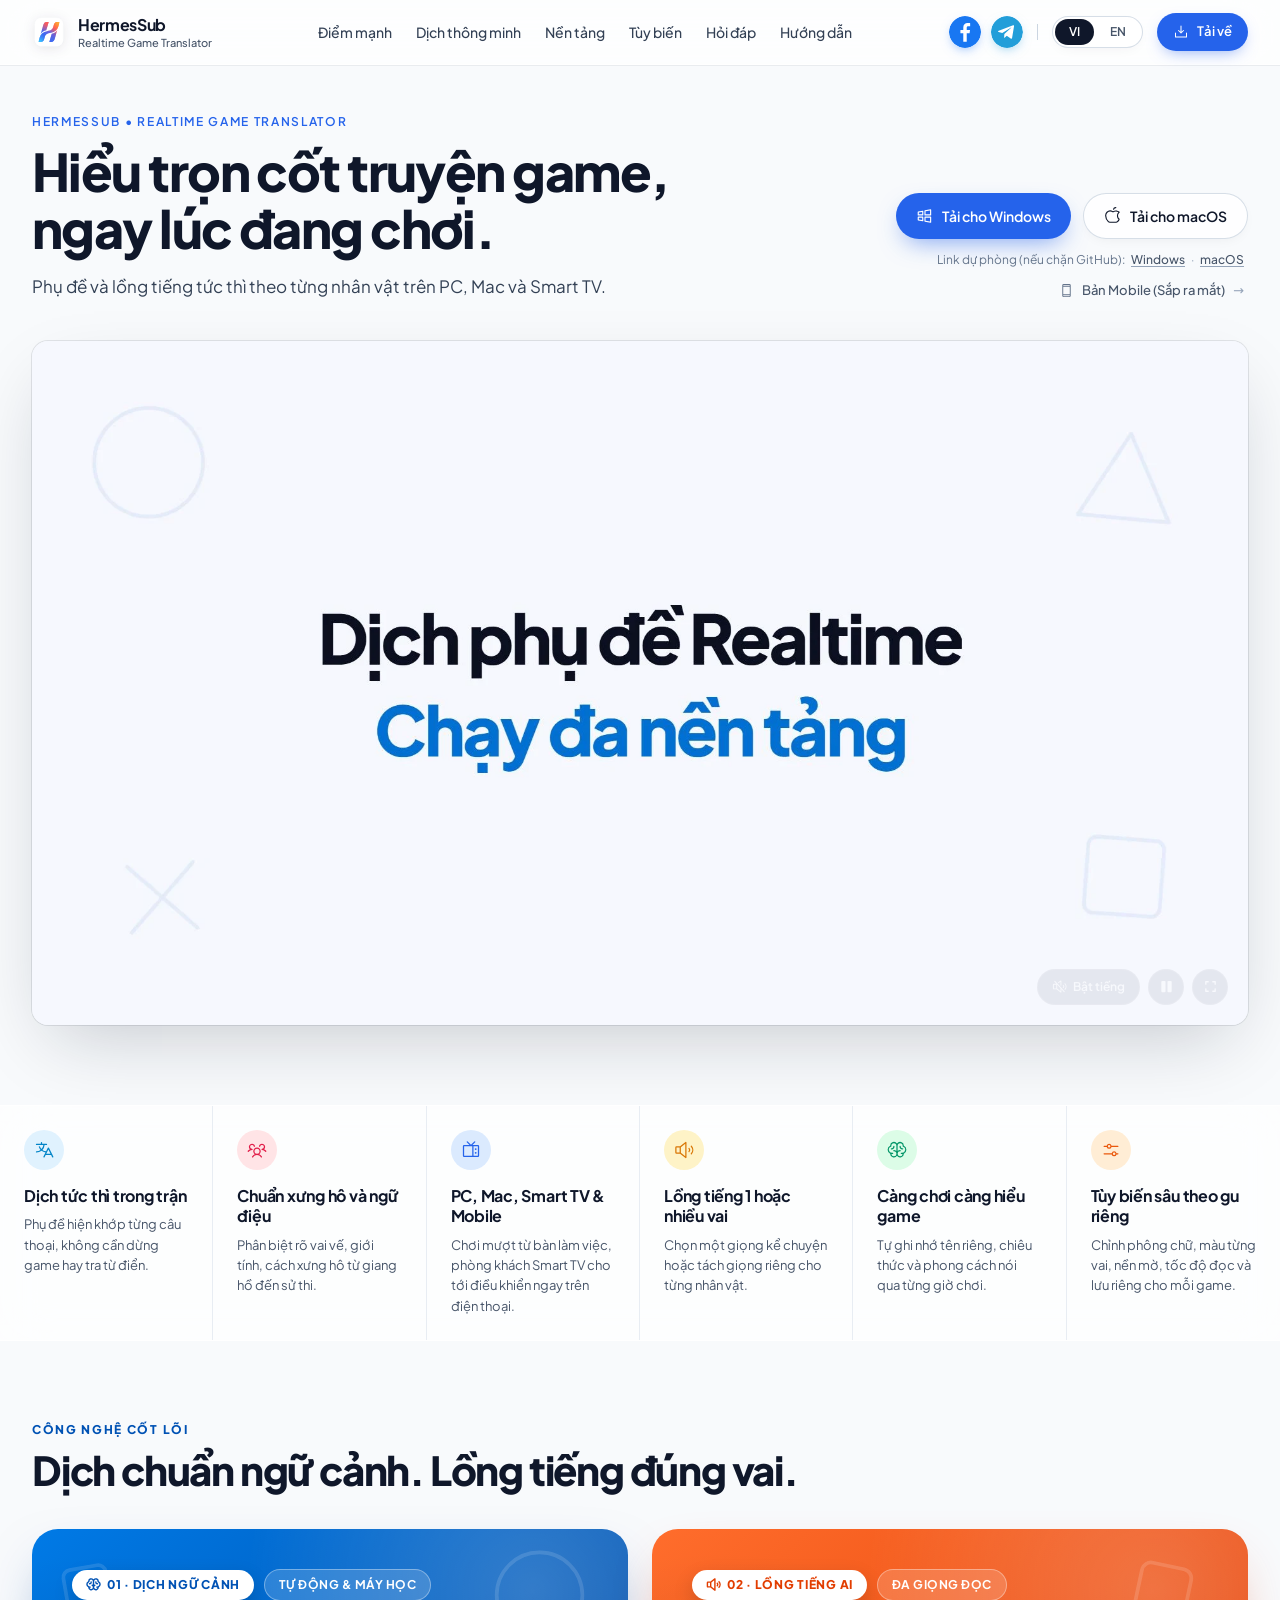
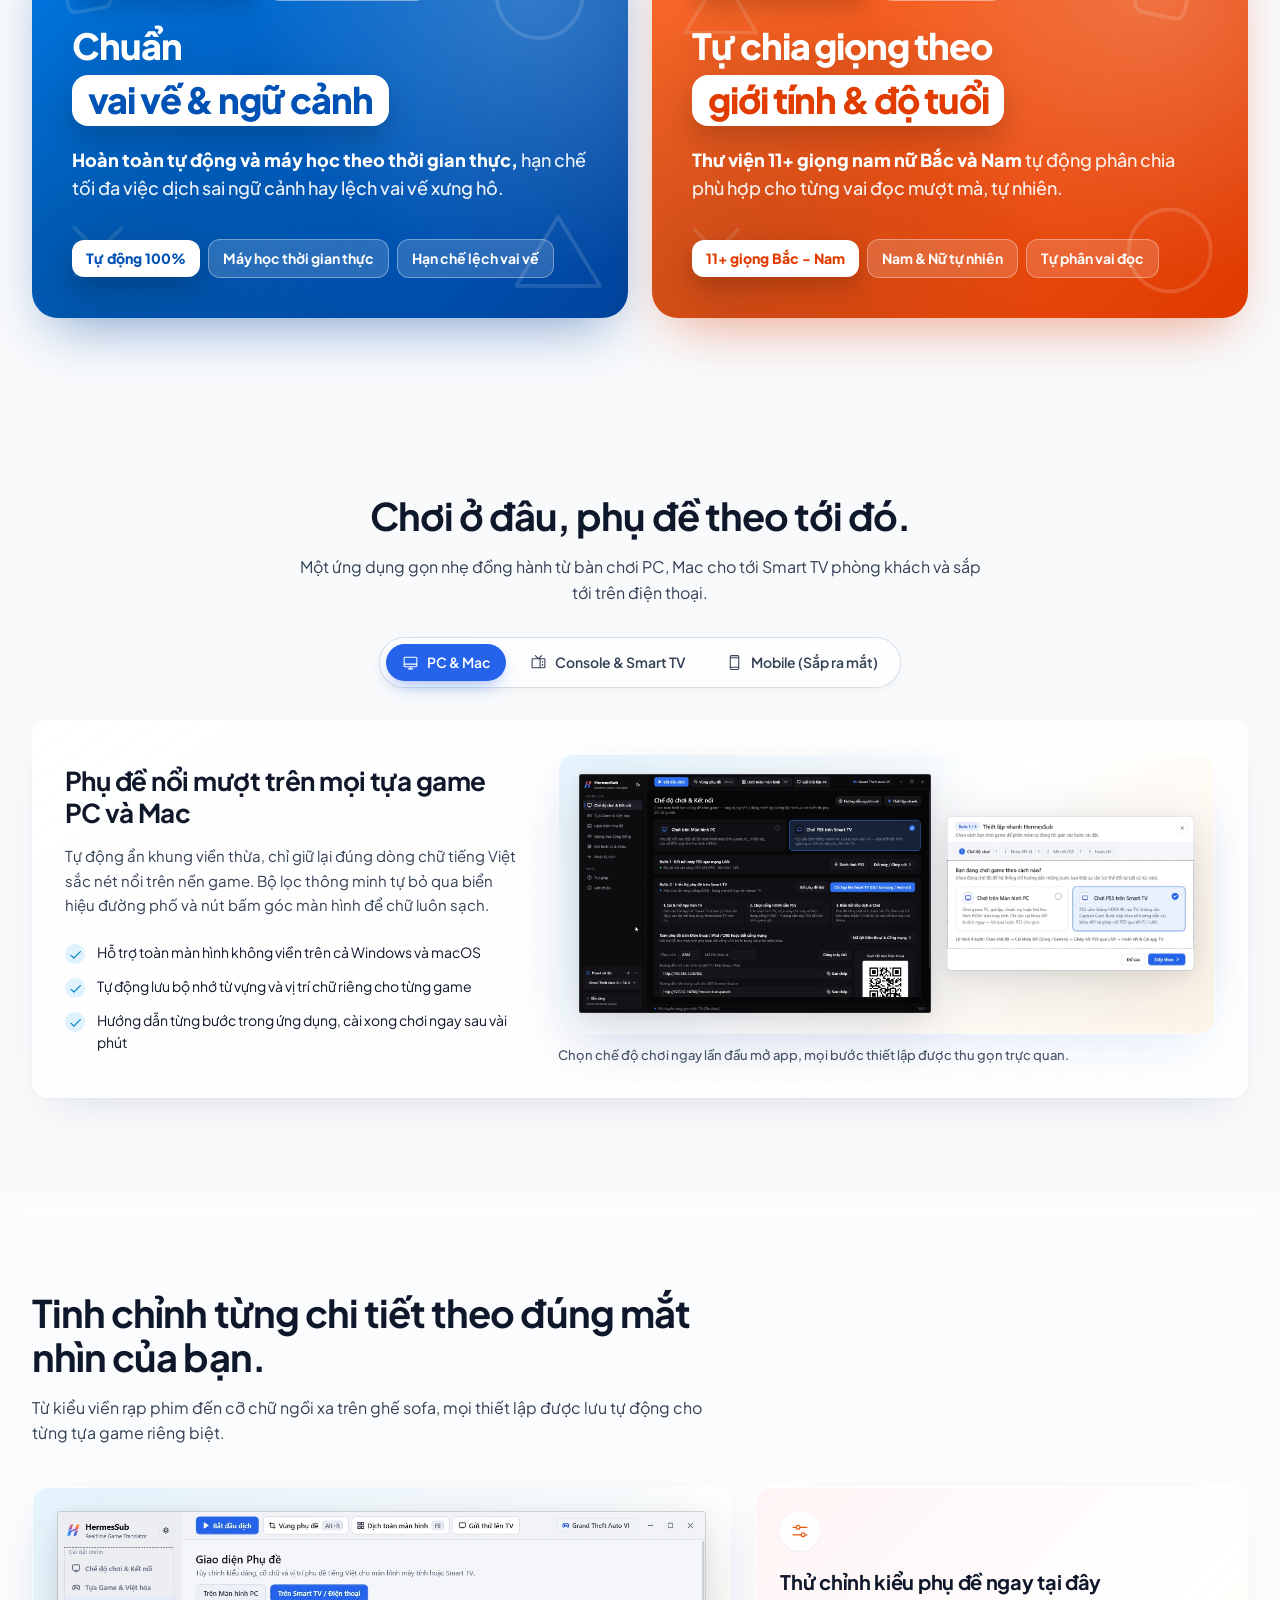
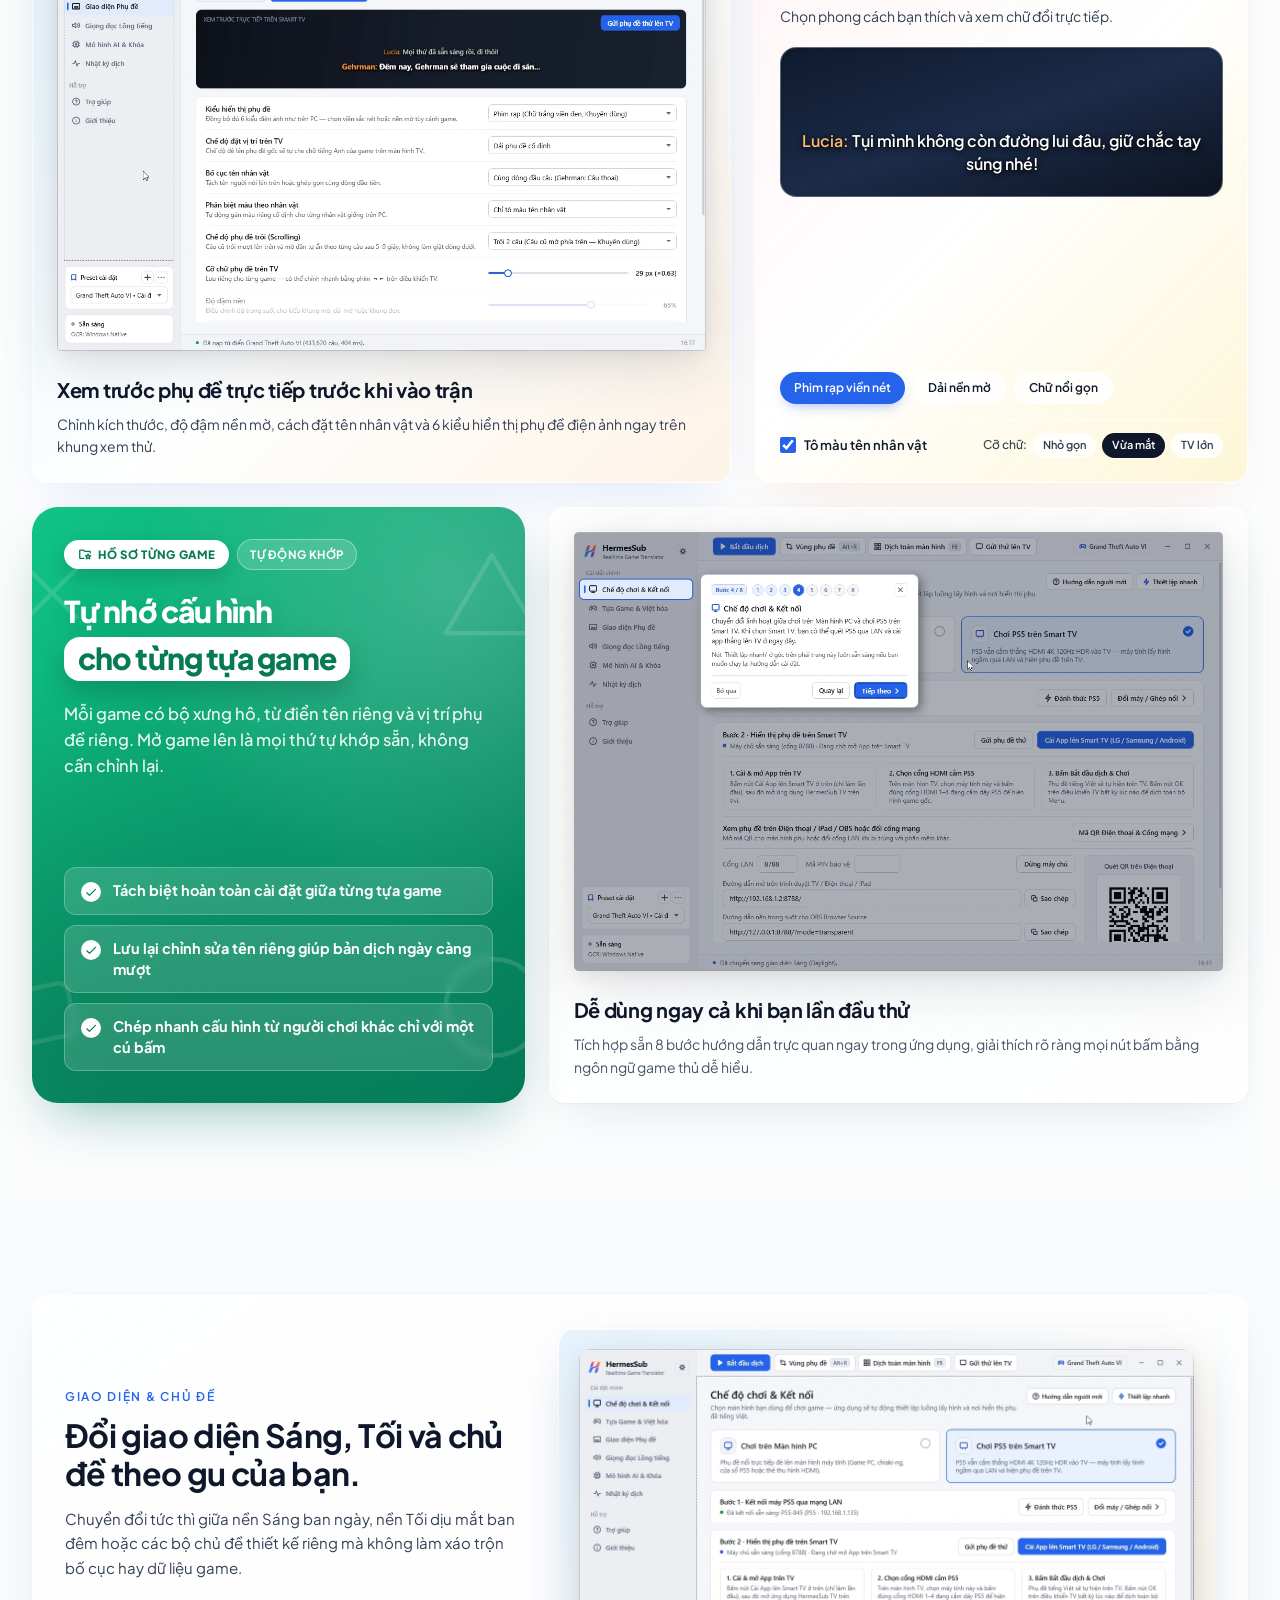
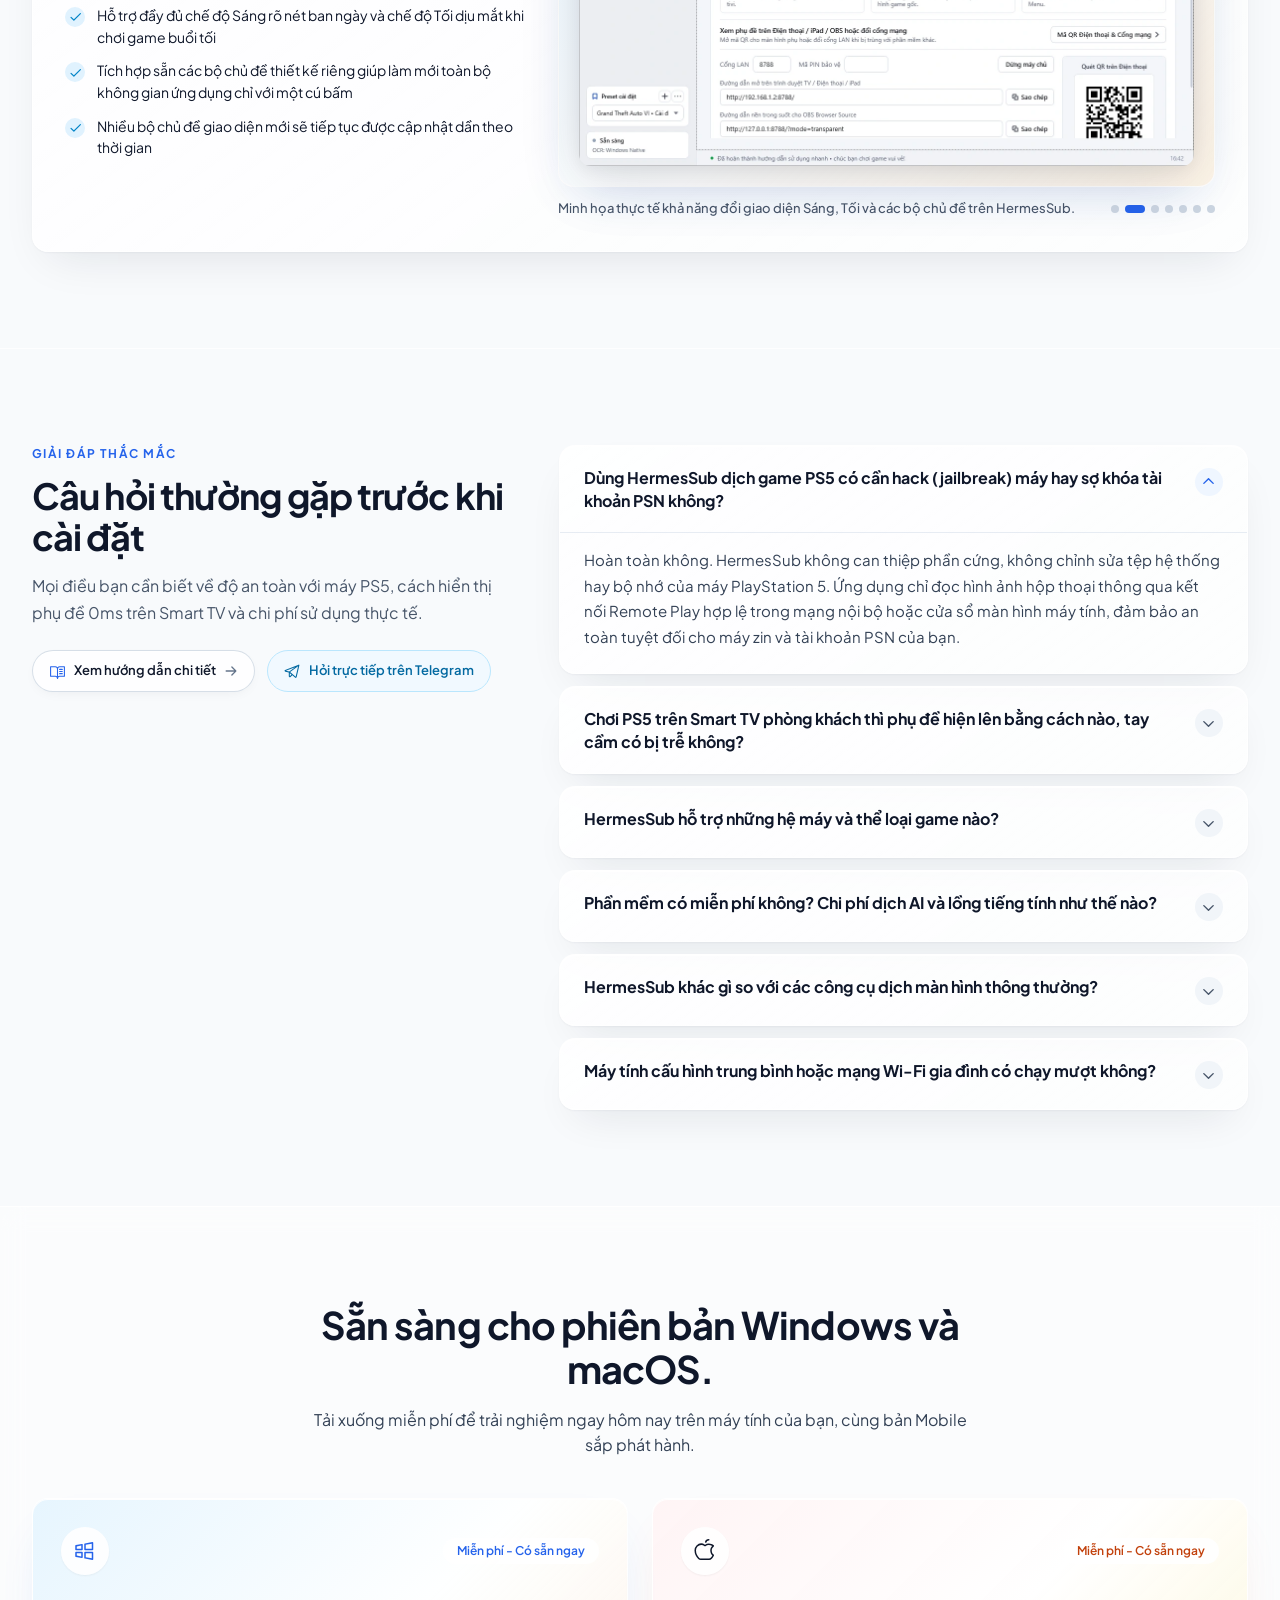
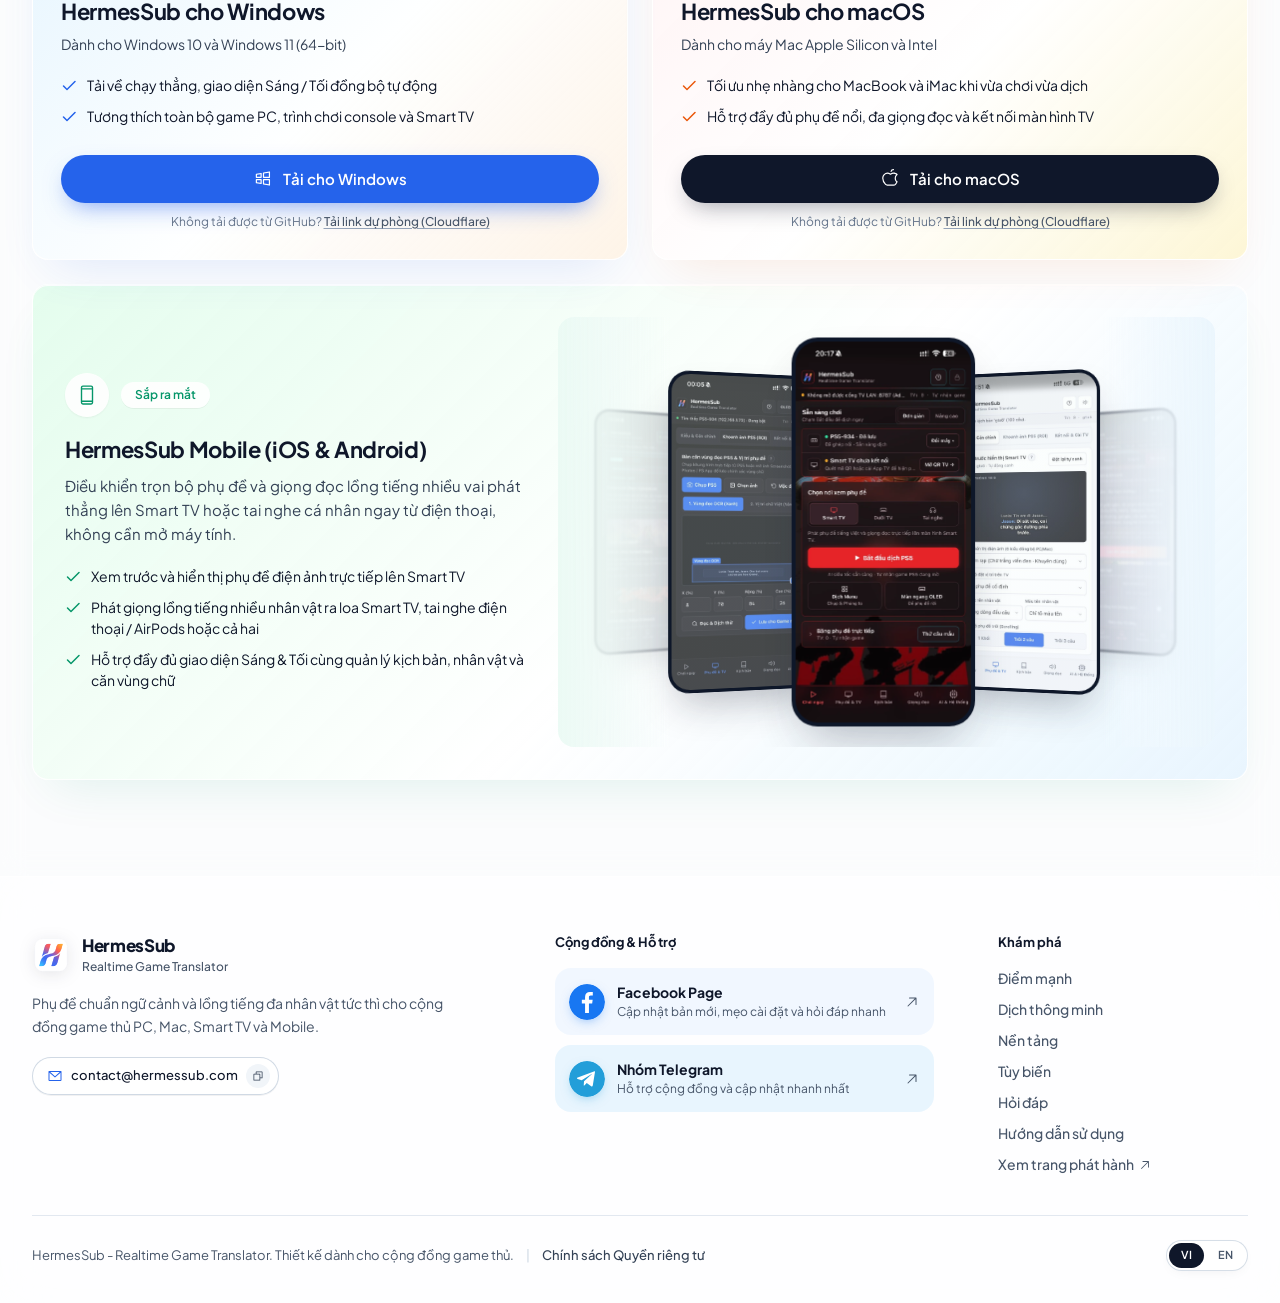
==== commit 1a3ab4ea: "feat(ui): apply vibrant emerald faq-card style to per-game profiles block" ====
--- a/en/index.html
+++ b/en/index.html
@@ -28,11 +28,11 @@
     <meta name="twitter:image" content="https://hermessub.com/images/app_icon_light.png" />
     <script id="hermessub-jsonld" type="application/ld+json">{"@context":"https://schema.org","@graph":[{"@type":"Organization","@id":"https://hermessub.com/#organization","name":"HermesSub","url":"https://hermessub.com/","logo":{"@type":"ImageObject","url":"https://hermessub.com/images/app_icon_light.png","width":512,"height":512},"email":"contact@hermessub.com","sameAs":["https://github.com/HermesSub/hermessub.github.io","https://www.facebook.com/hermessub","https://t.me/hermessub_com"]},{"@type":"WebSite","@id":"https://hermessub.com/#website","url":"https://hermessub.com/","name":"HermesSub","alternateName":"HermesSub - Realtime Game Translator","inLanguage":["vi","en"],"publisher":{"@id":"https://hermessub.com/#organization"}},{"@type":"SoftwareApplication","@id":"https://hermessub.com/#software","name":"HermesSub","applicationCategory":"GameApplication","applicationSubCategory":"Real-Time Game Subtitle Translator & AI Voice Dubbing","operatingSystem":"Windows 10, Windows 11, macOS (Apple Silicon), Android TV, LG webOS, Samsung Tizen, iOS","softwareVersion":"1.0.4","inLanguage":"en","url":"https://hermessub.com/en/","description":"Translate story games live on screen with character-aware subtitles and multi-voice AI dubbing across Windows, macOS, PS5, and Smart TV. Free download.","downloadUrl":["https://github.com/HermesSub/hermessub.github.io/releases/download/v1.0.4/HermesSub-win-x64.zip","https://github.com/HermesSub/hermessub.github.io/releases/download/v1.0.4/HermesSub-osx-arm64.zip"],"screenshot":"https://hermessub.com/screenshots/subtitle-studio-light.webp","image":"https://hermessub.com/images/app_icon_light.png","offers":{"@type":"Offer","price":"0","priceCurrency":"USD"},"publisher":{"@id":"https://hermessub.com/#organization"}},{"@type":"VideoObject","@id":"https://hermessub.com/en/#promo-video","name":"HermesSub - Real-Time Game Subtitle Translation & AI Voice Dubbing Demo","description":"Watch HermesSub translate in-game dialogue with character-accurate tone and multi-character voice acting live across PC, Mac, PS5, and Smart TV.","thumbnailUrl":["https://hermessub.com/videos/hermessub-promo-poster.webp"],"uploadDate":"2026-11-25T00:00:00+07:00","duration":"PT1M10S","contentUrl":"https://media.hermessub.com/Videos/hermessub-promo.mp4?v=2","embedUrl":"https://hermessub.com/en/","inLanguage":"en","publisher":{"@id":"https://hermessub.com/#organization"}},{"@type":"FAQPage","@id":"https://hermessub.com/en/#faq","inLanguage":"en","mainEntity":[{"@type":"Question","name":"Does HermesSub require a jailbroken PS5, or can it risk a PSN account ban?","acceptedAnswer":{"@type":"Answer","text":"No jailbreak or console modification is ever required. HermesSub never alters game files, firmware, or console memory. It reads on-screen dialogue through official Remote Play over your home network or a desktop video window, keeping your stock PS5 and PlayStation Network account completely safe."}},{"@type":"Question","name":"How do live subtitles appear on a living-room Smart TV without adding controller lag?","acceptedAnswer":{"@type":"Answer","text":"Your DualSense controller stays paired directly to your PS5 on your primary PSN account over native HDMI with 0ms input latency. HermesSub quietly reads dialogue in the background via a secondary PSN session and renders crisp cinema subtitles natively on your LG webOS, Samsung Tizen, or Android TV."}},{"@type":"Question","name":"Which platforms, consoles, and game genres does HermesSub support?","acceptedAnswer":{"@type":"Answer","text":"HermesSub runs on Windows 10/11 PCs, Apple Silicon Macs, Windows gaming handhelds, and PlayStation 5 (via Remote Play, chiaki-ng, or HDMI capture cards), outputting overlays on desktop monitors or Smart TVs. It works with any story-driven RPG, action-adventure, visual novel, or indie title."}},{"@type":"Question","name":"Is HermesSub free to download, and how do AI translation costs work?","acceptedAnswer":{"@type":"Answer","text":"HermesSub is free to download and use. Pre-built community game dictionaries and offline voice models run locally at zero cost. For live AI translation of brand-new lines, you can use free translation engines or plug in your own Gemini, DeepSeek, Groq, or OpenAI API key with full control over usage."}},{"@type":"Question","name":"How is HermesSub different from generic screen OCR translators?","acceptedAnswer":{"@type":"Answer","text":"Generic screen translators translate isolated lines out of context, breaking character tone, relationships, and lore terminology. HermesSub tracks ongoing story context, locks per-character relationship tone and glossaries, and assigns distinct AI voices to individual speakers."}},{"@type":"Question","name":"Will HermesSub slow down my PC or require high internet bandwidth?","acceptedAnswer":{"@type":"Answer","text":"No. HermesSub is natively engineered to run alongside demanding games with minimal CPU and GPU overhead. Local PS5 video reading and Smart TV subtitle delivery stay inside your home Wi-Fi or LAN without routing video frames through external servers."}}]}]}</script>
     <!--seo-head-end-->
-    <script type="module" crossorigin src="/assets/index-DqMNCont.js"></script>
-    <link rel="stylesheet" crossorigin href="/assets/index-CcNmAACl.css">
+    <script type="module" crossorigin src="/assets/index-Bc4LfwkN.js"></script>
+    <link rel="stylesheet" crossorigin href="/assets/index-DH7j5qM9.css">
   </head>
   <body class="bg-[#F8FAFC] text-[#0F172A] antialiased selection:bg-[#2563EB]/15 selection:text-[#0F172A]">
-    <div id="root"><link rel="preload" as="image" href="/images/hermessub-logo-light.svg"/><link rel="preload" as="image" href="/images/social-facebook.svg"/><link rel="preload" as="image" href="/images/social-telegram.svg"/><link rel="preload" as="image" href="/screenshots/theme-obsidian.webp"/><link rel="preload" as="image" href="/screenshots/mobile-play-akira.webp"/><link rel="preload" as="image" href="/screenshots/mobile-tv-subtitles.jpg"/><link rel="preload" as="image" href="/screenshots/mobile-scripts-gta6.webp"/><link rel="preload" as="image" href="/screenshots/mobile-tv-voice.jpg"/><link rel="preload" as="image" href="/screenshots/mobile-themes-cyberpunk.webp"/><link rel="preload" as="image" href="/screenshots/mobile-roi-dark.webp"/><div class="relative min-h-[100dvh] text-[#0F172A]"><div aria-hidden="true" class="pastel-ambient-canvas pointer-events-none fixed inset-0 -z-10"></div><header class="sticky top-0 z-40 border-b border-white/80 bg-white/75 shadow-[0_1px_0_rgba(15,23,42,0.06)] backdrop-blur-xl"><nav aria-label="Primary Navigation" class="mx-auto flex h-16 max-w-[1320px] items-center justify-between gap-2 px-4 sm:gap-4 md:px-8"><a href="#" class="flex shrink-0 items-center gap-2.5 rounded-2xl py-1 pr-1 transition-opacity hover:opacity-90 sm:gap-3 sm:pr-2"><img src="/images/hermessub-logo-light.svg" alt="HermesSub" width="32" height="32" class="h-8 w-8 shrink-0 object-contain drop-shadow-[0_2px_6px_rgba(15,23,42,0.1)] sm:h-[34px] sm:w-[34px]"/><div class="flex flex-col leading-none"><span class="text-[15px] font-bold tracking-[-0.02em] text-[#0F172A] sm:text-[16px]">HermesSub</span><span class="mt-1 hidden text-[11px] font-medium text-[#475569] sm:block">Realtime Game Translator</span></div></a><ul class="hidden items-center gap-5 xl:gap-6 lg:flex"><li><a href="#highlights" class="whitespace-nowrap text-[14px] font-medium text-[#334155] transition-colors hover:text-[#2563EB]">Strengths</a></li><li><a href="#intelligence" class="whitespace-nowrap text-[14px] font-medium text-[#334155] transition-colors hover:text-[#2563EB]">Smart Context</a></li><li><a href="#platforms" class="whitespace-nowrap text-[14px] font-medium text-[#334155] transition-colors hover:text-[#2563EB]">Platforms</a></li><li><a href="#customize" class="whitespace-nowrap text-[14px] font-medium text-[#334155] transition-colors hover:text-[#2563EB]">Customize</a></li><li><a href="#faq" class="whitespace-nowrap text-[14px] font-medium text-[#334155] transition-colors hover:text-[#2563EB]">FAQ</a></li><li><a href="/en/guides/" class="whitespace-nowrap text-[14px] transition-colors hover:text-[#2563EB] font-medium text-[#334155]">Guides</a></li></ul><div class="flex shrink-0 items-center gap-3 sm:gap-3.5"><div class="flex items-center gap-2.5 sm:gap-2.5"><a href="https://www.facebook.com/hermessub" target="_blank" rel="noopener noreferrer" aria-label="HermesSub Facebook Page" title="Facebook Page" class="inline-flex h-7 w-7 items-center justify-center rounded-full shadow-[0_4px_12px_-4px_rgba(24,119,242,0.55)] transition-transform hover:scale-108 active:scale-95 sm:h-8 sm:w-8"><img src="/images/social-facebook.svg" alt="Facebook" width="32" height="32" class="h-7 w-7 rounded-full sm:h-8 sm:w-8"/></a><a href="https://t.me/hermessub_com" target="_blank" rel="noopener noreferrer" aria-label="HermesSub Telegram Community" title="Telegram Group" class="inline-flex h-7 w-7 items-center justify-center rounded-full shadow-[0_4px_12px_-4px_rgba(34,158,217,0.55)] transition-transform hover:scale-108 active:scale-95 sm:h-8 sm:w-8"><img src="/images/social-telegram.svg" alt="Telegram" width="32" height="32" class="h-7 w-7 rounded-full sm:h-8 sm:w-8"/></a></div><span aria-hidden="true" class="hidden h-4 w-px bg-[#CBD5E1] sm:inline-block"></span><div role="group" aria-label="Language switcher" class="glass-pill flex items-center gap-0.5 rounded-full p-0.5"><a href="/" hrefLang="vi" class="rounded-full px-3 py-1 text-[11px] font-semibold transition-colors sm:px-3.5 sm:text-[12px] text-[#475569] hover:text-[#0F172A]">VI</a><a href="/en/" hrefLang="en" aria-current="true" class="rounded-full px-3 py-1 text-[11px] font-semibold transition-colors sm:px-3.5 sm:text-[12px] bg-[#0F172A] text-[#FFFFFF]">EN</a></div><a href="#download" class="hidden min-h-[38px] items-center gap-2 whitespace-nowrap rounded-full bg-[#2563EB] px-4 py-2 text-[13px] font-semibold text-[#FFFFFF] shadow-[0_6px_16px_-6px_rgba(37,99,235,0.55)] transition-all hover:bg-[#1D4ED8] active:scale-[0.98] sm:inline-flex"><svg xmlns="http://www.w3.org/2000/svg" width="16" height="16" fill="currentColor" viewBox="0 0 256 256" aria-hidden="true"><path d="M224,144v64a8,8,0,0,1-8,8H40a8,8,0,0,1-8-8V144a8,8,0,0,1,16,0v56H208V144a8,8,0,0,1,16,0Zm-101.66,5.66a8,8,0,0,0,11.32,0l40-40a8,8,0,0,0-11.32-11.32L136,124.69V32a8,8,0,0,0-16,0v92.69L93.66,98.34a8,8,0,0,0-11.32,11.32Z"></path></svg><span>Download</span></a><button type="button" aria-label="Open navigation menu" aria-expanded="false" class="glass-pill inline-flex h-8 w-8 items-center justify-center rounded-full text-[#0F172A] transition-colors hover:bg-white sm:h-9 sm:w-9 lg:hidden"><svg xmlns="http://www.w3.org/2000/svg" width="17" height="17" fill="currentColor" viewBox="0 0 256 256" aria-hidden="true"><path d="M224,128a8,8,0,0,1-8,8H40a8,8,0,0,1,0-16H216A8,8,0,0,1,224,128ZM40,72H216a8,8,0,0,0,0-16H40a8,8,0,0,0,0,16ZM216,184H40a8,8,0,0,0,0,16H216a8,8,0,0,0,0-16Z"></path></svg></button></div></nav></header><main id="main-content"><section class="pt-8 pb-14 md:pt-12 md:pb-20"><div class="mx-auto max-w-[1320px] px-5 md:px-8"><div class="grid grid-cols-1 items-end gap-7 lg:grid-cols-12"><div class="lg:col-span-6 xl:col-span-7"><p class="text-[12px] font-semibold tracking-[0.14em] text-[#2563EB] uppercase">HERMESSUB • REALTIME GAME TRANSLATOR</p><h1 class="mt-3 text-[28px] leading-[1.1] font-extrabold tracking-[-0.03em] text-[#0F172A] sm:text-[40px] lg:text-[46px] xl:text-[52px]">Play any game in your language,<br/>live on screen.</h1><p class="mt-4 max-w-[54ch] text-[15px] leading-[1.6] text-[#334155] sm:text-[17px]">Instant story subtitles and character-matched voices on PC, Mac, and your living-room TV.</p></div><div class="flex flex-col items-start gap-3 lg:col-span-6 lg:items-end xl:col-span-5"><div class="flex w-full flex-col gap-3 sm:w-auto sm:flex-row sm:flex-nowrap sm:items-center lg:justify-end"><a href="https://github.com/HermesSub/hermessub.github.io/releases/download/v1.0.4/HermesSub-win-x64.zip" target="_blank" rel="noopener noreferrer" class="inline-flex min-h-[46px] items-center justify-center gap-2 whitespace-nowrap rounded-full bg-[#2563EB] px-5 py-2.5 text-[14px] font-semibold text-[#FFFFFF] shadow-[0_10px_24px_-8px_rgba(37,99,235,0.58)] transition-all hover:bg-[#1D4ED8] active:scale-[0.98]"><svg xmlns="http://www.w3.org/2000/svg" width="18" height="18" fill="currentColor" viewBox="0 0 256 256" aria-hidden="true"><path d="M208,136H128a8,8,0,0,0-8,8v57.45a8,8,0,0,0,6.57,7.88l80,14.54A7.61,7.61,0,0,0,208,224a8,8,0,0,0,8-8V144A8,8,0,0,0,208,136Zm-8,70.41-64-11.63V152h64ZM96,136H32a8,8,0,0,0-8,8v40a8,8,0,0,0,6.57,7.87l64,11.64a8.54,8.54,0,0,0,1.43.13,8,8,0,0,0,8-8V144A8,8,0,0,0,96,136Zm-8,50.05-48-8.73V152H88ZM213.13,33.86a8,8,0,0,0-6.56-1.73l-80,14.55A8,8,0,0,0,120,54.55V112a8,8,0,0,0,8,8h80a8,8,0,0,0,8-8V40A8,8,0,0,0,213.13,33.86ZM200,104H136V61.22l64-11.63ZM101.13,54.22a8,8,0,0,0-6.56-1.73l-64,11.64A8,8,0,0,0,24,72v40a8,8,0,0,0,8,8H96a8,8,0,0,0,8-8V60.36A8,8,0,0,0,101.13,54.22ZM88,104H40V78.68L88,70Z"></path></svg><span>Download for Windows</span></a><a href="https://github.com/HermesSub/hermessub.github.io/releases/download/v1.0.4/HermesSub-osx-arm64.zip" target="_blank" rel="noopener noreferrer" class="glass-pill inline-flex min-h-[46px] items-center justify-center gap-2 whitespace-nowrap rounded-full px-5 py-2.5 text-[14px] font-semibold text-[#0F172A] transition-all hover:bg-white active:scale-[0.98]"><svg xmlns="http://www.w3.org/2000/svg" width="18" height="18" fill="currentColor" viewBox="0 0 256 256" aria-hidden="true"><path d="M223.3,169.59a8.07,8.07,0,0,0-2.8-3.4C203.53,154.53,200,134.64,200,120c0-17.67,13.47-33.06,21.5-40.67a8,8,0,0,0,0-11.62C208.82,55.74,187.82,48,168,48a72.2,72.2,0,0,0-40,12.13,71.56,71.56,0,0,0-90.71,9.09A74.63,74.63,0,0,0,16,123.4a127.06,127.06,0,0,0,40.14,89.73A39.8,39.8,0,0,0,83.59,224h87.68a39.84,39.84,0,0,0,29.12-12.57,125,125,0,0,0,17.82-24.6C225.23,174,224.33,172,223.3,169.59Zm-34.63,30.94a23.76,23.76,0,0,1-17.4,7.47H83.59a23.82,23.82,0,0,1-16.44-6.51A111.14,111.14,0,0,1,32,123,58.5,58.5,0,0,1,48.65,80.47,54.81,54.81,0,0,1,88,64h.78A55.45,55.45,0,0,1,123,76.28a8,8,0,0,0,10,0A55.44,55.44,0,0,1,168,64a70.64,70.64,0,0,1,36,10.35c-13,14.52-20,30.47-20,45.65,0,23.77,7.64,42.73,22.18,55.3A105.82,105.82,0,0,1,188.67,200.53ZM128.23,30A40,40,0,0,1,167,0h1a8,8,0,0,1,0,16h-1a24,24,0,0,0-23.24,18,8,8,0,1,1-15.5-4Z"></path></svg><span>Download for macOS</span></a></div><p class="flex flex-wrap items-center gap-x-1.5 px-1 text-[12px] text-[#64748B] lg:justify-end"><span>Direct mirror (if GitHub is blocked):</span><a href="https://media.hermessub.com/Releases/v1.0.4/HermesSub-win-x64.zip" target="_blank" rel="noopener noreferrer" class="font-medium text-[#475569] underline decoration-[#94A3B8] underline-offset-2 transition-colors hover:text-[#2563EB] hover:decoration-[#2563EB]">Windows</a><span aria-hidden="true" class="text-[#94A3B8]">·</span><a href="https://media.hermessub.com/Releases/v1.0.4/HermesSub-osx-arm64.zip" target="_blank" rel="noopener noreferrer" class="font-medium text-[#475569] underline decoration-[#94A3B8] underline-offset-2 transition-colors hover:text-[#0F172A] hover:decoration-[#0F172A]">macOS</a></p><a href="#download" class="group inline-flex items-center gap-2 px-1 text-[13px] font-medium text-[#475569] transition-colors hover:text-[#2563EB]"><svg xmlns="http://www.w3.org/2000/svg" width="15" height="15" fill="currentColor" viewBox="0 0 256 256" class="text-[#64748B] transition-colors group-hover:text-[#2563EB]" aria-hidden="true"><path d="M176,16H80A24,24,0,0,0,56,40V216a24,24,0,0,0,24,24h96a24,24,0,0,0,24-24V40A24,24,0,0,0,176,16ZM72,64H184V192H72Zm8-32h96a8,8,0,0,1,8,8v8H72V40A8,8,0,0,1,80,32Zm96,192H80a8,8,0,0,1-8-8v-8H184v8A8,8,0,0,1,176,224Z"></path></svg><span>Mobile (Coming Soon)</span><span aria-hidden="true" class="text-[#94A3B8] transition-transform group-hover:translate-x-0.5 group-hover:text-[#2563EB]">→</span></a></div></div><div class="mt-8 aspect-video w-full md:mt-10"><div class="group relative h-full w-full overflow-hidden rounded-2xl bg-[#F6F8FC] shadow-[0_28px_72px_-20px_rgba(15,23,42,0.22)] ring-1 ring-[#0F172A]/10"><div class="relative flex h-full w-full items-center justify-center"><video poster="/videos/hermessub-promo-poster.webp" autoPlay="" loop="" muted="" playsInline="" preload="metadata" class="h-full w-full cursor-pointer bg-[#F6F8FC] object-cover"><source src="https://media.hermessub.com/Videos/hermessub-promo-av1.mp4" type="video/mp4; codecs=&quot;av01.0.08M.08, mp4a.40.2&quot;"/><source src="https://media.hermessub.com/Videos/hermessub-promo.mp4?v=2" type="video/mp4"/></video><div data-controls-visible="false" class="pointer-events-none absolute z-10 flex items-center transition-opacity duration-300 right-2 bottom-2 gap-1.5 sm:right-5 sm:bottom-5 sm:gap-2 opacity-30"><button type="button" aria-label="Unmute" class="pointer-events-auto inline-flex h-7 w-7 sm:h-9 sm:w-auto items-center justify-center sm:gap-1.5 rounded-full border sm:px-3.5 text-[12px] font-semibold transition-all duration-300 active:scale-95 border-white/15 bg-[#0F172A]/24 text-[#FFFFFF]/90 backdrop-blur-[3px] hover:bg-[#0F172A]/72"><svg xmlns="http://www.w3.org/2000/svg" width="14" height="14" fill="currentColor" viewBox="0 0 256 256" class="sm:h-[15px] sm:w-[15px]" aria-hidden="true"><path d="M53.92,34.62A8,8,0,1,0,42.08,45.38L73.55,80H32A16,16,0,0,0,16,96v64a16,16,0,0,0,16,16H77.25l69.84,54.31A8,8,0,0,0,160,224V175.09l42.08,46.29a8,8,0,1,0,11.84-10.76ZM32,96H72v64H32ZM144,207.64,88,164.09V95.89l56,61.6Zm42-63.77a24,24,0,0,0,0-31.72,8,8,0,1,1,12-10.57,40,40,0,0,1,0,52.88,8,8,0,0,1-12-10.59Zm-80.16-76a8,8,0,0,1,1.4-11.23l39.85-31A8,8,0,0,1,160,32v74.83a8,8,0,0,1-16,0V48.36l-26.94,21A8,8,0,0,1,105.84,67.91ZM248,128a79.9,79.9,0,0,1-20.37,53.34,8,8,0,0,1-11.92-10.67,64,64,0,0,0,0-85.33,8,8,0,1,1,11.92-10.67A79.83,79.83,0,0,1,248,128Z"></path></svg><span class="hidden sm:inline">Unmute</span></button><button type="button" aria-label="Pause" class="pointer-events-auto inline-flex h-7 w-7 sm:h-9 sm:w-9 items-center justify-center rounded-full border transition-all duration-300 active:scale-95 border-white/15 bg-[#0F172A]/24 text-[#FFFFFF]/90 backdrop-blur-[3px] hover:bg-[#0F172A]/72"><svg xmlns="http://www.w3.org/2000/svg" width="13" height="13" fill="currentColor" viewBox="0 0 256 256" class="sm:h-[15px] sm:w-[15px]" aria-hidden="true"><path d="M216,48V208a16,16,0,0,1-16,16H160a16,16,0,0,1-16-16V48a16,16,0,0,1,16-16h40A16,16,0,0,1,216,48ZM96,32H56A16,16,0,0,0,40,48V208a16,16,0,0,0,16,16H96a16,16,0,0,0,16-16V48A16,16,0,0,0,96,32Z"></path></svg></button><button type="button" aria-label="Fullscreen" class="pointer-events-auto inline-flex h-7 w-7 sm:h-9 sm:w-9 items-center justify-center rounded-full border transition-all duration-300 active:scale-95 border-white/15 bg-[#0F172A]/24 text-[#FFFFFF]/90 backdrop-blur-[3px] hover:bg-[#0F172A]/72"><svg xmlns="http://www.w3.org/2000/svg" width="14" height="14" fill="currentColor" viewBox="0 0 256 256" class="sm:h-[15px] sm:w-[15px]" aria-hidden="true"><path d="M220,48V88a12,12,0,0,1-24,0V60H168a12,12,0,0,1,0-24h40A12,12,0,0,1,220,48ZM88,196H60V168a12,12,0,0,0-24,0v40a12,12,0,0,0,12,12H88a12,12,0,0,0,0-24Zm120-40a12,12,0,0,0-12,12v28H168a12,12,0,0,0,0,24h40a12,12,0,0,0,12-12V168A12,12,0,0,0,208,156ZM88,36H48A12,12,0,0,0,36,48V88a12,12,0,0,0,24,0V60H88a12,12,0,0,0,0-24Z"></path></svg></button></div></div></div></div></div></section><section id="highlights" class="scroll-mt-20 border-y border-white/85 bg-white/70 backdrop-blur-xl"><div class="mx-auto max-w-[1320px]"><div class="grid grid-cols-1 divide-y divide-[#E2E8F0]/80 sm:grid-cols-2 sm:divide-x lg:grid-cols-6 lg:divide-y-0"><div class="p-5 transition-colors duration-200 md:p-6 hover:bg-[#E0F2FE]/35"><div class="inline-flex h-10 w-10 items-center justify-center rounded-full bg-[#E0F2FE] text-[#0284C7]"><svg xmlns="http://www.w3.org/2000/svg" width="20" height="20" fill="currentColor" viewBox="0 0 256 256" aria-hidden="true"><path d="M247.15,212.42l-56-112a8,8,0,0,0-14.31,0l-21.71,43.43A88,88,0,0,1,108,126.93,103.65,103.65,0,0,0,135.69,64H160a8,8,0,0,0,0-16H104V32a8,8,0,0,0-16,0V48H32a8,8,0,0,0,0,16h87.63A87.76,87.76,0,0,1,96,116.35a87.74,87.74,0,0,1-19-31,8,8,0,1,0-15.08,5.34A103.63,103.63,0,0,0,84,127a87.55,87.55,0,0,1-52,17,8,8,0,0,0,0,16,103.46,103.46,0,0,0,64-22.08,104.18,104.18,0,0,0,51.44,21.31l-26.6,53.19a8,8,0,0,0,14.31,7.16L148.94,192h70.11l13.79,27.58A8,8,0,0,0,240,224a8,8,0,0,0,7.15-11.58ZM156.94,176,184,121.89,211.05,176Z"></path></svg></div><h2 class="mt-4 text-[16px] leading-[1.3] font-bold tracking-[-0.015em] text-[#0F172A]">Real-Time In-Game Subtitles</h2><p class="mt-2 text-[13px] leading-[1.55] text-[#475569]">Dialogue appears smoothly as characters speak, keeping you locked in the action.</p></div><div class="p-5 transition-colors duration-200 md:p-6 hover:bg-[#FFE4E6]/35"><div class="inline-flex h-10 w-10 items-center justify-center rounded-full bg-[#FFE4E6] text-[#E11D48]"><svg xmlns="http://www.w3.org/2000/svg" width="20" height="20" fill="currentColor" viewBox="0 0 256 256" aria-hidden="true"><path d="M244.8,150.4a8,8,0,0,1-11.2-1.6A51.6,51.6,0,0,0,192,128a8,8,0,0,1-7.37-4.89,8,8,0,0,1,0-6.22A8,8,0,0,1,192,112a24,24,0,1,0-23.24-30,8,8,0,1,1-15.5-4A40,40,0,1,1,219,117.51a67.94,67.94,0,0,1,27.43,21.68A8,8,0,0,1,244.8,150.4ZM190.92,212a8,8,0,1,1-13.84,8,57,57,0,0,0-98.16,0,8,8,0,1,1-13.84-8,72.06,72.06,0,0,1,33.74-29.92,48,48,0,1,1,58.36,0A72.06,72.06,0,0,1,190.92,212ZM128,176a32,32,0,1,0-32-32A32,32,0,0,0,128,176ZM72,120a8,8,0,0,0-8-8A24,24,0,1,1,87.24,82a8,8,0,1,0,15.5-4A40,40,0,1,0,37,117.51,67.94,67.94,0,0,0,9.6,139.19a8,8,0,1,0,12.8,9.61A51.6,51.6,0,0,1,64,128,8,8,0,0,0,72,120Z"></path></svg></div><h2 class="mt-4 text-[16px] leading-[1.3] font-bold tracking-[-0.015em] text-[#0F172A]">True Tone &amp; Relationships</h2><p class="mt-2 text-[13px] leading-[1.55] text-[#475569]">Adapts naturally to banter, royal court speech, rivalry, or close companions.</p></div><div class="p-5 transition-colors duration-200 md:p-6 hover:bg-[#DBEAFE]/35"><div class="inline-flex h-10 w-10 items-center justify-center rounded-full bg-[#DBEAFE] text-[#2563EB]"><svg xmlns="http://www.w3.org/2000/svg" width="20" height="20" fill="currentColor" viewBox="0 0 256 256" aria-hidden="true"><path d="M216,64H147.31l34.35-34.34a8,8,0,1,0-11.32-11.32L128,60.69,85.66,18.34A8,8,0,0,0,74.34,29.66L108.69,64H40A16,16,0,0,0,24,80V200a16,16,0,0,0,16,16H216a16,16,0,0,0,16-16V80A16,16,0,0,0,216,64ZM40,80H144V200H40ZM216,200H160V80h56V200Zm-16-84a12,12,0,1,1-12-12A12,12,0,0,1,200,116Zm0,48a12,12,0,1,1-12-12A12,12,0,0,1,200,164Z"></path></svg></div><h2 class="mt-4 text-[16px] leading-[1.3] font-bold tracking-[-0.015em] text-[#0F172A]">PC, Mac, Smart TV &amp; Mobile</h2><p class="mt-2 text-[13px] leading-[1.55] text-[#475569]">Play smoothly at your desk, on your living-room Smart TV, or controlled right from your phone.</p></div><div class="p-5 transition-colors duration-200 md:p-6 hover:bg-[#FEF3C7]/40"><div class="inline-flex h-10 w-10 items-center justify-center rounded-full bg-[#FEF3C7] text-[#D97706]"><svg xmlns="http://www.w3.org/2000/svg" width="20" height="20" fill="currentColor" viewBox="0 0 256 256" aria-hidden="true"><path d="M155.51,24.81a8,8,0,0,0-8.42.88L77.25,80H32A16,16,0,0,0,16,96v64a16,16,0,0,0,16,16H77.25l69.84,54.31A8,8,0,0,0,160,224V32A8,8,0,0,0,155.51,24.81ZM32,96H72v64H32ZM144,207.64,88,164.09V91.91l56-43.55Zm54-106.08a40,40,0,0,1,0,52.88,8,8,0,0,1-12-10.58,24,24,0,0,0,0-31.72,8,8,0,0,1,12-10.58ZM248,128a79.9,79.9,0,0,1-20.37,53.34,8,8,0,0,1-11.92-10.67,64,64,0,0,0,0-85.33,8,8,0,1,1,11.92-10.67A79.83,79.83,0,0,1,248,128Z"></path></svg></div><h2 class="mt-4 text-[16px] leading-[1.3] font-bold tracking-[-0.015em] text-[#0F172A]">1 or Multi-Character Voices</h2><p class="mt-2 text-[13px] leading-[1.55] text-[#475569]">Pick one steady storyteller or assign distinct voices to every speaker.</p></div><div class="p-5 transition-colors duration-200 md:p-6 hover:bg-[#DCFCE7]/35"><div class="inline-flex h-10 w-10 items-center justify-center rounded-full bg-[#DCFCE7] text-[#059669]"><svg xmlns="http://www.w3.org/2000/svg" width="20" height="20" fill="currentColor" viewBox="0 0 256 256" aria-hidden="true"><path d="M248,124a56.11,56.11,0,0,0-32-50.61V72a48,48,0,0,0-88-26.49A48,48,0,0,0,40,72v1.39a56,56,0,0,0,0,101.2V176a48,48,0,0,0,88,26.49A48,48,0,0,0,216,176v-1.41A56.09,56.09,0,0,0,248,124ZM88,208a32,32,0,0,1-31.81-28.56A55.87,55.87,0,0,0,64,180h8a8,8,0,0,0,0-16H64A40,40,0,0,1,50.67,86.27,8,8,0,0,0,56,78.73V72a32,32,0,0,1,64,0v68.26A47.8,47.8,0,0,0,88,128a8,8,0,0,0,0,16,32,32,0,0,1,0,64Zm104-44h-8a8,8,0,0,0,0,16h8a55.87,55.87,0,0,0,7.81-.56A32,32,0,1,1,168,144a8,8,0,0,0,0-16,47.8,47.8,0,0,0-32,12.26V72a32,32,0,0,1,64,0v6.73a8,8,0,0,0,5.33,7.54A40,40,0,0,1,192,164Zm16-52a8,8,0,0,1-8,8h-4a36,36,0,0,1-36-36V80a8,8,0,0,1,16,0v4a20,20,0,0,0,20,20h4A8,8,0,0,1,208,112ZM60,120H56a8,8,0,0,1,0-16h4A20,20,0,0,0,80,84V80a8,8,0,0,1,16,0v4A36,36,0,0,1,60,120Z"></path></svg></div><h2 class="mt-4 text-[16px] leading-[1.3] font-bold tracking-[-0.015em] text-[#0F172A]">Gets Smarter As You Play</h2><p class="mt-2 text-[13px] leading-[1.55] text-[#475569]">Remembers lore, skill names, and speech habits automatically across hours.</p></div><div class="p-5 transition-colors duration-200 md:p-6 hover:bg-[#FFEDD5]/40"><div class="inline-flex h-10 w-10 items-center justify-center rounded-full bg-[#FFEDD5] text-[#EA580C]"><svg xmlns="http://www.w3.org/2000/svg" width="20" height="20" fill="currentColor" viewBox="0 0 256 256" aria-hidden="true"><path d="M40,88H73a32,32,0,0,0,62,0h81a8,8,0,0,0,0-16H135a32,32,0,0,0-62,0H40a8,8,0,0,0,0,16Zm64-24A16,16,0,1,1,88,80,16,16,0,0,1,104,64ZM216,168H199a32,32,0,0,0-62,0H40a8,8,0,0,0,0,16h97a32,32,0,0,0,62,0h17a8,8,0,0,0,0-16Zm-48,24a16,16,0,1,1,16-16A16,16,0,0,1,168,192Z"></path></svg></div><h2 class="mt-4 text-[16px] leading-[1.3] font-bold tracking-[-0.015em] text-[#0F172A]">Deep Personalization</h2><p class="mt-2 text-[13px] leading-[1.55] text-[#475569]">Tailor fonts, speaker colors, backdrops, voice speed, and per-game profiles.</p></div></div></div></section><section id="intelligence" class="scroll-mt-20 py-14 md:py-20"><div class="mx-auto max-w-[1320px] px-4 sm:px-5 md:px-8"><div class="" style="opacity:0;transform:translateY(18px)"><div class="max-w-[980px]"><p class="text-[12px] font-extrabold tracking-[0.14em] text-[#0052B4] uppercase">CORE CAPABILITIES</p><h2 class="mt-2 text-[28px] leading-[1.15] font-extrabold tracking-[-0.03em] text-[#0F172A] sm:text-[36px] md:text-[40px]">Accurate context. Auto-matched voices.</h2></div></div><div class="mt-7 grid grid-cols-1 gap-5 md:mt-9 lg:grid-cols-2 lg:gap-6"><div class="h-full" style="opacity:0;transform:translateY(18px)"><article style="background:linear-gradient(135deg, #007AE6 0%, #00439C 100%);box-shadow:0 24px 56px -20px rgba(0, 67, 156, 0.52)" class="relative flex h-full flex-col justify-between overflow-hidden rounded-[26px] p-6 text-[#FFFFFF] sm:p-8 md:p-10"><svg aria-hidden="true" viewBox="0 0 640 420" fill="none" class="pointer-events-none absolute inset-0 h-full w-full opacity-[0.13]" preserveAspectRatio="xMidYMid slice"><circle cx="545" cy="72" r="46" stroke="#FFFFFF" stroke-width="4"></circle><polygon points="565,310 610,384 520,384" stroke="#FFFFFF" stroke-width="4" stroke-linejoin="round"></polygon><g stroke="#FFFFFF" stroke-width="4" stroke-linecap="round"><line x1="46" y1="322" x2="96" y2="372"></line><line x1="96" y1="322" x2="46" y2="372"></line></g><rect x="36" y="42" width="46" height="46" rx="8" transform="rotate(-10 59 65)" stroke="#FFFFFF" stroke-width="4"></rect></svg><div aria-hidden="true" style="background:radial-gradient(circle at 84% 16%, rgba(255,255,255,0.20) 0%, rgba(255,255,255,0) 48%), radial-gradient(circle at 12% 90%, rgba(0,0,0,0.16) 0%, rgba(0,0,0,0) 52%)" class="pointer-events-none absolute inset-0"></div><div class="relative z-10"><div class="flex flex-wrap items-center gap-2.5"><span style="color:#0052B4" class="inline-flex items-center gap-1.5 rounded-full bg-[#FFFFFF] px-3.5 py-1.5 text-[12px] font-extrabold tracking-[0.06em] uppercase shadow-[0_8px_20px_rgba(0,0,0,0.16)]"><svg xmlns="http://www.w3.org/2000/svg" width="15" height="15" fill="currentColor" viewBox="0 0 256 256" aria-hidden="true"><path d="M252,124a60.14,60.14,0,0,0-32-53.08,52,52,0,0,0-92-32.11A52,52,0,0,0,36,70.92a60,60,0,0,0,0,106.14,52,52,0,0,0,92,32.13,52,52,0,0,0,92-32.13A60.05,60.05,0,0,0,252,124ZM88,204a28,28,0,0,1-26.85-20.07c1,0,1.89.07,2.85.07h8a12,12,0,0,0,0-24H64A36,36,0,0,1,52,90.05a12,12,0,0,0,8-11.32V72a28,28,0,0,1,56,0v60.18a51.61,51.61,0,0,0-7.2-3.85,12,12,0,1,0-9.6,22A28,28,0,0,1,88,204Zm104-44h-8a12,12,0,0,0,0,24h8c1,0,1.9,0,2.85-.07a28,28,0,1,1-38-33.61,12,12,0,1,0-9.6-22,51.61,51.61,0,0,0-7.2,3.85V72a28,28,0,0,1,56,0v6.73a12,12,0,0,0,8,11.32,36,36,0,0,1-12,70Zm16-44a12,12,0,0,1-12,12,40,40,0,0,1-40-40V84a12,12,0,0,1,24,0v4a16,16,0,0,0,16,16A12,12,0,0,1,208,116ZM100,88a40,40,0,0,1-40,40,12,12,0,0,1,0-24A16,16,0,0,0,76,88V84a12,12,0,0,1,24,0Z"></path></svg><span>01 · CONTEXT AI</span></span><span class="inline-flex items-center rounded-full border border-white/35 bg-white/16 px-3.5 py-1.5 text-[12px] font-bold tracking-[0.04em] text-[#FFFFFF] uppercase">REAL-TIME LEARNING</span></div><h3 class="mt-6 text-[28px] leading-[1.18] font-extrabold tracking-[-0.03em] text-[#FFFFFF] [text-shadow:0_6px_22px_rgba(0,0,0,0.14)] sm:text-[34px] md:text-[36px]"><span class="block">Accurate</span><span style="color:#0052B4" class="mt-2 inline-block rounded-2xl bg-[#FFFFFF] px-4 py-1 text-shadow-none shadow-[0_12px_28px_rgba(0,0,0,0.18)]">roles &amp; context</span></h3><p class="mt-5 max-w-[44ch] text-[16px] leading-[1.6] font-medium text-white/92 sm:text-[18px]"><strong class="font-extrabold text-[#FFFFFF]">Fully automatic with real-time machine learning,</strong> <!-- -->minimizing out-of-context lines and mismatched speaker roles.</p></div><ul class="relative z-10 mt-7 flex flex-wrap items-center gap-2 pt-2"><li style="color:#0052B4" class="rounded-xl bg-[#FFFFFF] px-3.5 py-2 text-[13px] font-extrabold shadow-[0_10px_24px_rgba(0,0,0,0.18)] sm:text-[14px]">100% Automatic</li><li class="rounded-xl border border-white/35 bg-white/16 px-3.5 py-2 text-[13px] font-bold text-[#FFFFFF] sm:text-[14px]">Real-time learning</li><li class="rounded-xl border border-white/35 bg-white/16 px-3.5 py-2 text-[13px] font-bold text-[#FFFFFF] sm:text-[14px]">Role-accurate tone</li></ul></article></div><div class="h-full" style="opacity:0;transform:translateY(18px)"><article style="background:linear-gradient(135deg, #FF6D2C 0%, #DF3A00 100%);box-shadow:0 24px 56px -20px rgba(223, 58, 0, 0.48)" class="relative flex h-full flex-col justify-between overflow-hidden rounded-[26px] p-6 text-[#FFFFFF] sm:p-8 md:p-10"><svg aria-hidden="true" viewBox="0 0 640 420" fill="none" class="pointer-events-none absolute inset-0 h-full w-full opacity-[0.14]" preserveAspectRatio="xMidYMid slice"><rect x="522" y="40" width="54" height="54" rx="10" transform="rotate(12 549 67)" stroke="#FFFFFF" stroke-width="4"></rect><circle cx="556" cy="346" r="44" stroke="#FFFFFF" stroke-width="4"></circle><polygon points="74,48 112,112 36,112" stroke="#FFFFFF" stroke-width="4" stroke-linejoin="round"></polygon><g stroke="#FFFFFF" stroke-width="4" stroke-linecap="round"><line x1="46" y1="324" x2="92" y2="370"></line><line x1="92" y1="324" x2="46" y2="370"></line></g></svg><div aria-hidden="true" style="background:radial-gradient(circle at 84% 16%, rgba(255,255,255,0.20) 0%, rgba(255,255,255,0) 48%), radial-gradient(circle at 12% 90%, rgba(0,0,0,0.16) 0%, rgba(0,0,0,0) 52%)" class="pointer-events-none absolute inset-0"></div><div class="relative z-10"><div class="flex flex-wrap items-center gap-2.5"><span style="color:#E23D00" class="inline-flex items-center gap-1.5 rounded-full bg-[#FFFFFF] px-3.5 py-1.5 text-[12px] font-extrabold tracking-[0.06em] uppercase shadow-[0_8px_20px_rgba(0,0,0,0.16)]"><svg xmlns="http://www.w3.org/2000/svg" width="15" height="15" fill="currentColor" viewBox="0 0 256 256" aria-hidden="true"><path d="M157.27,21.22a12,12,0,0,0-12.64,1.31L75.88,76H32A20,20,0,0,0,12,96v64a20,20,0,0,0,20,20H75.88l68.75,53.47A12,12,0,0,0,164,224V32A12,12,0,0,0,157.27,21.22ZM36,100H68v56H36Zm104,99.46L92,162.13V93.87l48-37.33ZM212,128a44,44,0,0,1-11,29.11,12,12,0,1,1-18-15.88,20,20,0,0,0,0-26.43,12,12,0,0,1,18-15.86A43.94,43.94,0,0,1,212,128Zm40,0a83.87,83.87,0,0,1-21.39,56,12,12,0,0,1-17.89-16,60,60,0,0,0,0-80,12,12,0,1,1,17.88-16A83.87,83.87,0,0,1,252,128Z"></path></svg><span>02 · AI DUBBING</span></span><span class="inline-flex items-center rounded-full border border-white/35 bg-white/16 px-3.5 py-1.5 text-[12px] font-bold tracking-[0.04em] text-[#FFFFFF] uppercase">MULTI-VOICE CAST</span></div><h3 class="mt-6 text-[28px] leading-[1.18] font-extrabold tracking-[-0.03em] text-[#FFFFFF] [text-shadow:0_6px_22px_rgba(0,0,0,0.14)] sm:text-[34px] md:text-[36px]"><span class="block">Auto voice match by</span><span style="color:#E23D00" class="mt-2 inline-block rounded-2xl bg-[#FFFFFF] px-4 py-1 text-shadow-none shadow-[0_12px_28px_rgba(0,0,0,0.18)]">gender &amp; age</span></h3><p class="mt-5 max-w-[44ch] text-[16px] leading-[1.6] font-medium text-white/92 sm:text-[18px]"><strong class="font-extrabold text-[#FFFFFF]">Built-in library of 11+ natural male and female regional voices</strong> <!-- -->automatically matched to deliver lifelike multi-speaker audio.</p></div><ul class="relative z-10 mt-7 flex flex-wrap items-center gap-2 pt-2"><li style="color:#E23D00" class="rounded-xl bg-[#FFFFFF] px-3.5 py-2 text-[13px] font-extrabold shadow-[0_10px_24px_rgba(0,0,0,0.18)] sm:text-[14px]">11+ Natural Voices</li><li class="rounded-xl border border-white/35 bg-white/16 px-3.5 py-2 text-[13px] font-bold text-[#FFFFFF] sm:text-[14px]">Male &amp; Female cast</li><li class="rounded-xl border border-white/35 bg-white/16 px-3.5 py-2 text-[13px] font-bold text-[#FFFFFF] sm:text-[14px]">Auto voice split</li></ul></article></div></div></div></section><section id="platforms" class="scroll-mt-20 py-16 md:py-24"><div class="mx-auto max-w-[1320px] px-5 md:px-8"><div class="" style="opacity:0;transform:translateY(18px)"><div class="mx-auto max-w-[700px] text-center"><h2 class="text-[28px] leading-[1.15] font-bold tracking-[-0.025em] text-[#0F172A] md:text-[38px]">Play on any screen you love.</h2><p class="mt-4 text-[16px] leading-[1.6] text-[#334155]">One streamlined companion across desktop monitors, big-screen living-room TVs, and upcoming handheld phones.</p></div></div><div class="mt-8 flex justify-center"><div class="glass-pill inline-flex flex-wrap justify-center gap-2 rounded-full p-1.5"><button type="button" class="inline-flex items-center gap-2 rounded-full px-4 py-2 text-[14px] font-semibold whitespace-nowrap transition-all bg-[#2563EB] text-[#FFFFFF] shadow-[0_8px_18px_-6px_rgba(37,99,235,0.5)]"><svg xmlns="http://www.w3.org/2000/svg" width="17" height="17" fill="currentColor" viewBox="0 0 256 256" aria-hidden="true"><path d="M208,40H48A24,24,0,0,0,24,64V176a24,24,0,0,0,24,24h72v16H96a8,8,0,0,0,0,16h64a8,8,0,0,0,0-16H136V200h72a24,24,0,0,0,24-24V64A24,24,0,0,0,208,40ZM48,56H208a8,8,0,0,1,8,8v80H40V64A8,8,0,0,1,48,56ZM208,184H48a8,8,0,0,1-8-8V160H216v16A8,8,0,0,1,208,184Z"></path></svg><span>PC &amp; Mac</span></button><button type="button" class="inline-flex items-center gap-2 rounded-full px-4 py-2 text-[14px] font-semibold whitespace-nowrap transition-all text-[#334155] hover:bg-white/80 hover:text-[#0F172A]"><svg xmlns="http://www.w3.org/2000/svg" width="17" height="17" fill="currentColor" viewBox="0 0 256 256" aria-hidden="true"><path d="M216,64H147.31l34.35-34.34a8,8,0,1,0-11.32-11.32L128,60.69,85.66,18.34A8,8,0,0,0,74.34,29.66L108.69,64H40A16,16,0,0,0,24,80V200a16,16,0,0,0,16,16H216a16,16,0,0,0,16-16V80A16,16,0,0,0,216,64ZM40,80H144V200H40ZM216,200H160V80h56V200Zm-16-84a12,12,0,1,1-12-12A12,12,0,0,1,200,116Zm0,48a12,12,0,1,1-12-12A12,12,0,0,1,200,164Z"></path></svg><span>Console &amp; Smart TV</span></button><button type="button" class="inline-flex items-center gap-2 rounded-full px-4 py-2 text-[14px] font-semibold whitespace-nowrap transition-all text-[#334155] hover:bg-white/80 hover:text-[#0F172A]"><svg xmlns="http://www.w3.org/2000/svg" width="17" height="17" fill="currentColor" viewBox="0 0 256 256" aria-hidden="true"><path d="M176,16H80A24,24,0,0,0,56,40V216a24,24,0,0,0,24,24h96a24,24,0,0,0,24-24V40A24,24,0,0,0,176,16ZM72,64H184V192H72Zm8-32h96a8,8,0,0,1,8,8v8H72V40A8,8,0,0,1,80,32Zm96,192H80a8,8,0,0,1-8-8v-8H184v8A8,8,0,0,1,176,224Z"></path></svg><span>Mobile (Coming Soon)</span></button></div></div><div class="glass-panel mt-8 rounded-2xl p-6 md:p-8"><div class="grid grid-cols-1 items-center gap-8 lg:grid-cols-12"><div class="lg:col-span-5"><h3 class="text-[22px] leading-[1.25] font-bold tracking-[-0.02em] text-[#0F172A] md:text-[26px]">Clean floating subtitles right over PC and Mac games</h3><p class="mt-3.5 text-[15px] leading-[1.65] text-[#334155]">Renders crisp, borderless subtitles directly above your game without clutter. Smart visual filtering skips street signs, mini-maps, and corner button prompts so you only see real dialogue.</p><ul class="mt-6 space-y-3"><li class="flex items-start gap-3"><span class="mt-0.5 inline-flex h-5 w-5 shrink-0 items-center justify-center rounded-full bg-[#E0F2FE] text-[#0284C7]"><svg xmlns="http://www.w3.org/2000/svg" width="13" height="13" fill="currentColor" viewBox="0 0 256 256" aria-hidden="true"><path d="M232.49,80.49l-128,128a12,12,0,0,1-17,0l-56-56a12,12,0,1,1,17-17L96,183,215.51,63.51a12,12,0,0,1,17,17Z"></path></svg></span><span class="text-[14px] leading-[1.55] text-[#0F172A]">Works seamlessly in borderless play on both Windows and macOS</span></li><li class="flex items-start gap-3"><span class="mt-0.5 inline-flex h-5 w-5 shrink-0 items-center justify-center rounded-full bg-[#E0F2FE] text-[#0284C7]"><svg xmlns="http://www.w3.org/2000/svg" width="13" height="13" fill="currentColor" viewBox="0 0 256 256" aria-hidden="true"><path d="M232.49,80.49l-128,128a12,12,0,0,1-17,0l-56-56a12,12,0,1,1,17-17L96,183,215.51,63.51a12,12,0,0,1,17,17Z"></path></svg></span><span class="text-[14px] leading-[1.55] text-[#0F172A]">Automatically keeps separate lore books and placements for each title</span></li><li class="flex items-start gap-3"><span class="mt-0.5 inline-flex h-5 w-5 shrink-0 items-center justify-center rounded-full bg-[#E0F2FE] text-[#0284C7]"><svg xmlns="http://www.w3.org/2000/svg" width="13" height="13" fill="currentColor" viewBox="0 0 256 256" aria-hidden="true"><path d="M232.49,80.49l-128,128a12,12,0,0,1-17,0l-56-56a12,12,0,1,1,17-17L96,183,215.51,63.51a12,12,0,0,1,17,17Z"></path></svg></span><span class="text-[14px] leading-[1.55] text-[#0F172A]">Friendly 4-step guided startup gets you playing in minutes</span></li></ul></div><div class="min-w-0 lg:col-span-7"><div class="glass-stage-sky rounded-2xl p-4 sm:p-5"><div class="grid grid-cols-1 items-center gap-4 sm:grid-cols-12"><div class="sm:col-span-7"><img src="/screenshots/play-modes-pc-dark.webp" alt="PC and desktop display mode configuration inside HermesSub" loading="lazy" class="app-shot-float block w-full object-contain"/></div><div class="sm:col-span-5"><img src="/screenshots/quick-setup-wizard.webp?v=2" alt="Four-step quick setup walkthrough in HermesSub" loading="lazy" class="app-shot-float block w-full object-contain"/></div></div></div><p class="mt-3 text-[13px] font-medium text-[#475569]">Pick your playstyle on launch and save clean presets per game.</p></div></div></div></div></section><section id="customize" class="scroll-mt-20 border-t border-white/85 bg-white/45 py-16 backdrop-blur-md md:py-24"><div class="mx-auto max-w-[1320px] px-5 md:px-8"><div class="" style="opacity:0;transform:translateY(18px)"><div class="max-w-[700px]"><h2 class="text-[28px] leading-[1.15] font-bold tracking-[-0.025em] text-[#0F172A] md:text-[38px]">Make every subtitle and voice feel uniquely yours.</h2><p class="mt-4 text-[16px] leading-[1.6] text-[#334155]">From cinema outlines to couch-friendly sizing, tweak everything effortlessly and let HermesSub remember it per game.</p></div></div><div class="mt-10 grid grid-cols-1 gap-6 lg:grid-cols-12"><div class="glass-stage-sky rounded-2xl p-6 lg:col-span-7"><img src="/screenshots/subtitle-studio-light.webp" alt="Live subtitle styling preview and customization controls in HermesSub" loading="lazy" class="app-shot-float block w-full object-contain"/><h3 class="mt-6 text-[20px] font-bold tracking-[-0.015em] text-[#0F172A]">Live preview before you even press Start</h3><p class="mt-2 text-[14px] leading-[1.6] text-[#334155]">Test six cinema subtitle styles, character color badges, backdrop blur, and position right on your screen preview.</p></div><div class="glass-stage-warm flex flex-col justify-between rounded-2xl p-6 lg:col-span-5"><div><div class="inline-flex h-10 w-10 items-center justify-center rounded-full bg-white/90 text-[#EA580C] shadow-xs"><svg xmlns="http://www.w3.org/2000/svg" width="20" height="20" fill="currentColor" viewBox="0 0 256 256" aria-hidden="true"><path d="M40,88H73a32,32,0,0,0,62,0h81a8,8,0,0,0,0-16H135a32,32,0,0,0-62,0H40a8,8,0,0,0,0,16Zm64-24A16,16,0,1,1,88,80,16,16,0,0,1,104,64ZM216,168H199a32,32,0,0,0-62,0H40a8,8,0,0,0,0,16h97a32,32,0,0,0,62,0h17a8,8,0,0,0,0-16Zm-48,24a16,16,0,1,1,16-16A16,16,0,0,1,168,192Z"></path></svg></div><h3 class="mt-4 text-[20px] font-bold tracking-[-0.015em] text-[#0F172A]">Try customizing a subtitle right here</h3><p class="mt-2 text-[14px] leading-[1.6] text-[#334155]">Switch styles below to preview how lines look over your game.</p><div class="mt-5 flex min-h-[150px] flex-col justify-end rounded-2xl border border-white/30 bg-gradient-to-br from-[#0F1A2E] via-[#1B2B48] to-[#0D1422] p-5 shadow-inner"><div class="mx-auto w-full text-center"><div class="inline-block transition-all bg-transparent [text-shadow:0_2px_6px_rgba(0,0,0,0.95),0_0_2px_rgba(0,0,0,1)]"><p class="leading-[1.45] font-semibold text-[#FFFFFF] text-[16px]"><span class="text-[#FDBA74]">Lucia<!-- -->:<!-- --> </span>No turning back now. Stick close and watch the doorway!</p></div></div></div></div><div class="mt-5 space-y-4"><div class="flex flex-wrap gap-2"><button type="button" class="rounded-full px-3.5 py-1.5 text-[12px] font-semibold transition-all bg-[#2563EB] text-[#FFFFFF] shadow-[0_6px_14px_-6px_rgba(37,99,235,0.5)]">Cinema Outline</button><button type="button" class="rounded-full px-3.5 py-1.5 text-[12px] font-semibold transition-all border border-white/90 bg-white/80 text-[#0F172A] hover:bg-white">Soft Strip</button><button type="button" class="rounded-full px-3.5 py-1.5 text-[12px] font-semibold transition-all border border-white/90 bg-white/80 text-[#0F172A] hover:bg-white">Clean Text</button></div><div class="flex flex-wrap items-center justify-between gap-3 border-t border-white/80 pt-3"><label class="inline-flex cursor-pointer items-center gap-2 text-[13px] font-semibold text-[#0F172A]"><input type="checkbox" class="h-4 w-4 rounded accent-[#2563EB]" checked=""/><span>Color character names</span></label><div class="flex items-center gap-1.5"><span class="text-[12px] font-medium text-[#334155]">Text size:</span><button type="button" class="rounded-full px-2.5 py-1 text-[11px] font-semibold transition-colors bg-white/85 text-[#334155] hover:bg-white">Compact</button><button type="button" class="rounded-full px-2.5 py-1 text-[11px] font-semibold transition-colors bg-[#0F172A] text-[#FFFFFF]">Balanced</button><button type="button" class="rounded-full px-2.5 py-1 text-[11px] font-semibold transition-colors bg-white/85 text-[#334155] hover:bg-white">Couch TV</button></div></div></div></div><div class="glass-stage-mint flex flex-col justify-between rounded-2xl p-6 lg:col-span-5"><div><h3 class="text-[20px] font-bold tracking-[-0.015em] text-[#0F172A]">Automatic per-game profiles</h3><p class="mt-2.5 text-[14px] leading-[1.6] text-[#334155]">Open an action shooter today and a classic adventure tomorrow. Font size, character cast, and glossaries switch automatically with your game.</p></div><ul class="mt-6 space-y-3 border-t border-white/80 pt-5"><li class="flex items-start gap-2.5"><span class="mt-0.5 inline-flex h-5 w-5 shrink-0 items-center justify-center rounded-full bg-white/95 text-[#059669]"><svg xmlns="http://www.w3.org/2000/svg" width="12" height="12" fill="currentColor" viewBox="0 0 256 256" aria-hidden="true"><path d="M232.49,80.49l-128,128a12,12,0,0,1-17,0l-56-56a12,12,0,1,1,17-17L96,183,215.51,63.51a12,12,0,0,1,17,17Z"></path></svg></span><span class="text-[14px] leading-[1.5] text-[#0F172A]">Separate subtitle placement and voice pacing saved for every title</span></li><li class="flex items-start gap-2.5"><span class="mt-0.5 inline-flex h-5 w-5 shrink-0 items-center justify-center rounded-full bg-white/95 text-[#059669]"><svg xmlns="http://www.w3.org/2000/svg" width="12" height="12" fill="currentColor" viewBox="0 0 256 256" aria-hidden="true"><path d="M232.49,80.49l-128,128a12,12,0,0,1-17,0l-56-56a12,12,0,1,1,17-17L96,183,215.51,63.51a12,12,0,0,1,17,17Z"></path></svg></span><span class="text-[14px] leading-[1.5] text-[#0F172A]">Learns from your quick edits so custom terms get sharper over time</span></li><li class="flex items-start gap-2.5"><span class="mt-0.5 inline-flex h-5 w-5 shrink-0 items-center justify-center rounded-full bg-white/95 text-[#059669]"><svg xmlns="http://www.w3.org/2000/svg" width="12" height="12" fill="currentColor" viewBox="0 0 256 256" aria-hidden="true"><path d="M232.49,80.49l-128,128a12,12,0,0,1-17,0l-56-56a12,12,0,1,1,17-17L96,183,215.51,63.51a12,12,0,0,1,17,17Z"></path></svg></span><span class="text-[14px] leading-[1.5] text-[#0F172A]">Export and share your polished game dictionaries with friends</span></li></ul></div><div class="glass-panel rounded-2xl p-6 lg:col-span-7"><img src="/screenshots/guided-onboarding.webp" alt="Built-in interactive walkthrough dialog in HermesSub" loading="lazy" class="app-shot-float block w-full object-contain"/><h3 class="mt-6 text-[20px] font-bold tracking-[-0.015em] text-[#0F172A]">Friendly built-in walkthrough</h3><p class="mt-2 text-[14px] leading-[1.6] text-[#475569]">Clean 8-step interactive tour inside the app explains every toggle in plain everyday gaming terms.</p></div></div></div></section><section id="themes" class="scroll-mt-20 py-16 md:py-24"><div class="mx-auto max-w-[1320px] px-5 md:px-8"><div class="" style="opacity:0;transform:translateY(18px)"><div class="glass-panel rounded-2xl p-6 md:p-8"><div class="grid grid-cols-1 items-center gap-8 lg:grid-cols-12"><div class="lg:col-span-5"><p class="text-[12px] font-semibold tracking-[0.14em] text-[#2563EB] uppercase">APPEARANCE &amp; THEMES</p><h2 class="mt-2.5 text-[24px] leading-[1.2] font-bold tracking-[-0.02em] text-[#0F172A] md:text-[32px]">Switch between Light, Dark, and custom app themes.</h2><p class="mt-3.5 text-[15px] leading-[1.65] text-[#334155]">Flip seamlessly between crisp Light mode, low-glare Dark mode, and curated visual themes without affecting your layout or saved game profiles.</p><ul class="mt-6 space-y-3"><li class="flex items-start gap-3"><span class="mt-0.5 inline-flex h-5 w-5 shrink-0 items-center justify-center rounded-full bg-[#E0F2FE] text-[#0284C7]"><svg xmlns="http://www.w3.org/2000/svg" width="13" height="13" fill="currentColor" viewBox="0 0 256 256" aria-hidden="true"><path d="M232.49,80.49l-128,128a12,12,0,0,1-17,0l-56-56a12,12,0,1,1,17-17L96,183,215.51,63.51a12,12,0,0,1,17,17Z"></path></svg></span><span class="text-[14px] leading-[1.55] text-[#0F172A]">Full support for crisp Light mode in bright rooms and comfortable Dark mode at night</span></li><li class="flex items-start gap-3"><span class="mt-0.5 inline-flex h-5 w-5 shrink-0 items-center justify-center rounded-full bg-[#E0F2FE] text-[#0284C7]"><svg xmlns="http://www.w3.org/2000/svg" width="13" height="13" fill="currentColor" viewBox="0 0 256 256" aria-hidden="true"><path d="M232.49,80.49l-128,128a12,12,0,0,1-17,0l-56-56a12,12,0,1,1,17-17L96,183,215.51,63.51a12,12,0,0,1,17,17Z"></path></svg></span><span class="text-[14px] leading-[1.55] text-[#0F172A]">Built-in custom visual themes that transform the entire app look in a single click</span></li><li class="flex items-start gap-3"><span class="mt-0.5 inline-flex h-5 w-5 shrink-0 items-center justify-center rounded-full bg-[#E0F2FE] text-[#0284C7]"><svg xmlns="http://www.w3.org/2000/svg" width="13" height="13" fill="currentColor" viewBox="0 0 256 256" aria-hidden="true"><path d="M232.49,80.49l-128,128a12,12,0,0,1-17,0l-56-56a12,12,0,1,1,17-17L96,183,215.51,63.51a12,12,0,0,1,17,17Z"></path></svg></span><span class="text-[14px] leading-[1.55] text-[#0F172A]">More curated visual themes and styles will continue to roll out gradually over time</span></li></ul></div><div class="min-w-0 lg:col-span-7"><div class="glass-stage-sky rounded-2xl p-4 sm:p-5"><div class="relative aspect-[31/21] w-full"><div aria-hidden="false" class="absolute inset-0 flex items-center justify-center transition-opacity duration-700 ease-in-out z-10 opacity-100"><img src="/screenshots/theme-obsidian.webp" alt="HermesSub desktop interface in Dark mode" loading="eager" draggable="false" class="app-shot-float block max-h-full max-w-full rounded-xl object-contain"/></div><div aria-hidden="true" class="absolute inset-0 flex items-center justify-center transition-opacity duration-700 ease-in-out pointer-events-none z-0 opacity-0"><img src="/screenshots/theme-daylight.webp" alt="HermesSub desktop interface in Light mode" loading="lazy" draggable="false" class="app-shot-float block max-h-full max-w-full rounded-xl object-contain"/></div><div aria-hidden="true" class="absolute inset-0 flex items-center justify-center transition-opacity duration-700 ease-in-out pointer-events-none z-0 opacity-0"><img src="/screenshots/theme-cyberdeck.webp?v=2" alt="HermesSub desktop interface with custom dark technical visual theme" loading="lazy" draggable="false" class="app-shot-float block max-h-full max-w-full rounded-xl object-contain"/></div><div aria-hidden="true" class="absolute inset-0 flex items-center justify-center transition-opacity duration-700 ease-in-out pointer-events-none z-0 opacity-0"><img src="/screenshots/theme-gta6.webp" alt="HermesSub desktop interface with custom stylized artwork theme" loading="lazy" draggable="false" class="app-shot-float block max-h-full max-w-full rounded-xl object-contain"/></div><div aria-hidden="true" class="absolute inset-0 flex items-center justify-center transition-opacity duration-700 ease-in-out pointer-events-none z-0 opacity-0"><img src="/screenshots/theme-custom-5.webp" alt="HermesSub desktop interface with deep crimson sci-fi illustration theme" loading="lazy" draggable="false" class="app-shot-float block max-h-full max-w-full rounded-xl object-contain"/></div><div aria-hidden="true" class="absolute inset-0 flex items-center justify-center transition-opacity duration-700 ease-in-out pointer-events-none z-0 opacity-0"><img src="/screenshots/theme-custom-3.webp" alt="HermesSub desktop interface with warm autumn foliage visual theme" loading="lazy" draggable="false" class="app-shot-float block max-h-full max-w-full rounded-xl object-contain"/></div><div aria-hidden="true" class="absolute inset-0 flex items-center justify-center transition-opacity duration-700 ease-in-out pointer-events-none z-0 opacity-0"><img src="/screenshots/theme-custom-4.webp" alt="HermesSub desktop interface with traditional watercolor illustration theme" loading="lazy" draggable="false" class="app-shot-float block max-h-full max-w-full rounded-xl object-contain"/></div></div></div><div class="mt-3 flex items-center justify-between gap-4"><p class="text-[13px] font-medium text-[#475569]">Actual previews showing Light, Dark, and custom visual themes inside HermesSub.</p><div class="flex shrink-0 items-center gap-1.5" role="group" aria-label="APPEARANCE &amp; THEMES"><button type="button" aria-label="HermesSub desktop interface in Dark mode" aria-current="true" class="h-2 rounded-full transition-all duration-300 w-5 bg-[#2563EB]"></button><button type="button" aria-label="HermesSub desktop interface in Light mode" class="h-2 rounded-full transition-all duration-300 w-2 bg-[#CBD5E1] hover:bg-[#94A3B8]"></button><button type="button" aria-label="HermesSub desktop interface with custom dark technical visual theme" class="h-2 rounded-full transition-all duration-300 w-2 bg-[#CBD5E1] hover:bg-[#94A3B8]"></button><button type="button" aria-label="HermesSub desktop interface with custom stylized artwork theme" class="h-2 rounded-full transition-all duration-300 w-2 bg-[#CBD5E1] hover:bg-[#94A3B8]"></button><button type="button" aria-label="HermesSub desktop interface with deep crimson sci-fi illustration theme" class="h-2 rounded-full transition-all duration-300 w-2 bg-[#CBD5E1] hover:bg-[#94A3B8]"></button><button type="button" aria-label="HermesSub desktop interface with warm autumn foliage visual theme" class="h-2 rounded-full transition-all duration-300 w-2 bg-[#CBD5E1] hover:bg-[#94A3B8]"></button><button type="button" aria-label="HermesSub desktop interface with traditional watercolor illustration theme" class="h-2 rounded-full transition-all duration-300 w-2 bg-[#CBD5E1] hover:bg-[#94A3B8]"></button></div></div></div></div></div></div></div></section><section id="faq" aria-labelledby="faq-heading" class="scroll-mt-20 border-t border-white/85 py-16 md:py-24"><div class="mx-auto max-w-[1320px] px-5 md:px-8"><div class="grid grid-cols-1 items-start gap-10 lg:grid-cols-12 lg:gap-12"><div class="lg:col-span-5 lg:sticky lg:top-24"><div class="" style="opacity:0;transform:translateY(18px)"><p class="text-[12px] font-bold tracking-[0.12em] text-[#2563EB] uppercase">FREQUENTLY ASKED QUESTIONS</p><h2 id="faq-heading" class="mt-3 text-[28px] leading-[1.15] font-bold tracking-[-0.025em] text-[#0F172A] md:text-[36px]">Everything to know before you start</h2><p class="mt-4 max-w-[44ch] text-[15px] leading-[1.65] text-[#475569] md:text-[16px]">Clear answers on PlayStation 5 safety, zero-latency Smart TV subtitle overlays, supported platforms, and how free vs bring-your-own-key AI works.</p><div class="mt-6 flex flex-wrap items-center gap-3"><a href="/en/guides/" class="glass-pill inline-flex min-h-[42px] items-center gap-2 rounded-full px-4 py-2 text-[13px] font-semibold text-[#0F172A] transition-colors hover:bg-white hover:text-[#2563EB]"><svg xmlns="http://www.w3.org/2000/svg" width="17" height="17" fill="currentColor" viewBox="0 0 256 256" class="text-[#2563EB]" aria-hidden="true"><path d="M232,48H160a40,40,0,0,0-32,16A40,40,0,0,0,96,48H24a8,8,0,0,0-8,8V200a8,8,0,0,0,8,8H96a24,24,0,0,1,24,24,8,8,0,0,0,16,0,24,24,0,0,1,24-24h72a8,8,0,0,0,8-8V56A8,8,0,0,0,232,48ZM96,192H32V64H96a24,24,0,0,1,24,24V200A39.81,39.81,0,0,0,96,192Zm128,0H160a39.81,39.81,0,0,0-24,8V88a24,24,0,0,1,24-24h64ZM160,88h40a8,8,0,0,1,0,16H160a8,8,0,0,1,0-16Zm48,40a8,8,0,0,1-8,8H160a8,8,0,0,1,0-16h40A8,8,0,0,1,208,128Zm0,32a8,8,0,0,1-8,8H160a8,8,0,0,1,0-16h40A8,8,0,0,1,208,160Z"></path></svg><span>Browse setup guides</span><svg xmlns="http://www.w3.org/2000/svg" width="14" height="14" fill="currentColor" viewBox="0 0 256 256" class="text-[#64748B]" aria-hidden="true"><path d="M224.49,136.49l-72,72a12,12,0,0,1-17-17L187,140H40a12,12,0,0,1,0-24H187L135.51,64.48a12,12,0,0,1,17-17l72,72A12,12,0,0,1,224.49,136.49Z"></path></svg></a><a href="https://t.me/hermessub_com" target="_blank" rel="noopener noreferrer" class="inline-flex min-h-[42px] items-center gap-2 rounded-full border border-[#BAE6FD] bg-[#F0F9FF]/90 px-4 py-2 text-[13px] font-semibold text-[#0369A1] transition-colors hover:bg-[#E0F2FE]"><svg xmlns="http://www.w3.org/2000/svg" width="17" height="17" fill="currentColor" viewBox="0 0 256 256" aria-hidden="true"><path d="M228.88,26.19a9,9,0,0,0-9.16-1.57L17.06,103.93a14.22,14.22,0,0,0,2.43,27.21L72,141.45V200a15.92,15.92,0,0,0,10,14.83,15.91,15.91,0,0,0,17.51-3.73l25.32-26.26L165,220a15.88,15.88,0,0,0,10.51,4,16.3,16.3,0,0,0,5-.79,15.85,15.85,0,0,0,10.67-11.63L231.77,35A9,9,0,0,0,228.88,26.19Zm-61.14,36L78.15,126.35l-49.6-9.73ZM88,200V152.52l24.79,21.74Zm87.53,8L92.85,135.5l119-85.29Z"></path></svg><span>Ask on Telegram</span></a></div></div></div><div class="space-y-3 lg:col-span-7"><details open="" class="faq-item glass-panel group rounded-2xl transition-colors open:border-[#BFDBFE]/90 open:bg-white/92"><summary class="flex cursor-pointer list-none items-start justify-between gap-4 px-5 py-4 text-left sm:px-6 sm:py-5 [&amp;::-webkit-details-marker]:hidden"><span class="text-[15px] leading-[1.45] font-bold text-[#0F172A] transition-colors group-hover:text-[#2563EB] sm:text-[16px]">Does HermesSub require a jailbroken PS5, or can it risk a PSN account ban?</span><span aria-hidden="true" class="mt-0.5 inline-flex h-7 w-7 shrink-0 items-center justify-center rounded-full bg-[#F1F5F9] text-[#475569] transition-all duration-200 group-open:rotate-180 group-open:bg-[#EFF6FF] group-open:text-[#2563EB]"><svg xmlns="http://www.w3.org/2000/svg" width="15" height="15" fill="currentColor" viewBox="0 0 256 256"><path d="M216.49,104.49l-80,80a12,12,0,0,1-17,0l-80-80a12,12,0,0,1,17-17L128,159l71.51-71.52a12,12,0,0,1,17,17Z"></path></svg></span></summary><div class="border-t border-[#E2E8F0]/80 px-5 pt-3.5 pb-5 sm:px-6 sm:pb-6"><p class="text-[14.5px] leading-[1.7] text-[#334155] sm:text-[15px]">No jailbreak or console modification is ever required. HermesSub never alters game files, firmware, or console memory. It reads on-screen dialogue through official Remote Play over your home network or a desktop video window, keeping your stock PS5 and PlayStation Network account completely safe.</p></div></details><details class="faq-item glass-panel group rounded-2xl transition-colors open:border-[#BFDBFE]/90 open:bg-white/92"><summary class="flex cursor-pointer list-none items-start justify-between gap-4 px-5 py-4 text-left sm:px-6 sm:py-5 [&amp;::-webkit-details-marker]:hidden"><span class="text-[15px] leading-[1.45] font-bold text-[#0F172A] transition-colors group-hover:text-[#2563EB] sm:text-[16px]">How do live subtitles appear on a living-room Smart TV without adding controller lag?</span><span aria-hidden="true" class="mt-0.5 inline-flex h-7 w-7 shrink-0 items-center justify-center rounded-full bg-[#F1F5F9] text-[#475569] transition-all duration-200 group-open:rotate-180 group-open:bg-[#EFF6FF] group-open:text-[#2563EB]"><svg xmlns="http://www.w3.org/2000/svg" width="15" height="15" fill="currentColor" viewBox="0 0 256 256"><path d="M216.49,104.49l-80,80a12,12,0,0,1-17,0l-80-80a12,12,0,0,1,17-17L128,159l71.51-71.52a12,12,0,0,1,17,17Z"></path></svg></span></summary><div class="border-t border-[#E2E8F0]/80 px-5 pt-3.5 pb-5 sm:px-6 sm:pb-6"><p class="text-[14.5px] leading-[1.7] text-[#334155] sm:text-[15px]">Your DualSense controller stays paired directly to your PS5 on your primary PSN account over native HDMI with 0ms input latency. HermesSub quietly reads dialogue in the background via a secondary PSN session and renders crisp cinema subtitles natively on your LG webOS, Samsung Tizen, or Android TV.</p></div></details><details class="faq-item glass-panel group rounded-2xl transition-colors open:border-[#BFDBFE]/90 open:bg-white/92"><summary class="flex cursor-pointer list-none items-start justify-between gap-4 px-5 py-4 text-left sm:px-6 sm:py-5 [&amp;::-webkit-details-marker]:hidden"><span class="text-[15px] leading-[1.45] font-bold text-[#0F172A] transition-colors group-hover:text-[#2563EB] sm:text-[16px]">Which platforms, consoles, and game genres does HermesSub support?</span><span aria-hidden="true" class="mt-0.5 inline-flex h-7 w-7 shrink-0 items-center justify-center rounded-full bg-[#F1F5F9] text-[#475569] transition-all duration-200 group-open:rotate-180 group-open:bg-[#EFF6FF] group-open:text-[#2563EB]"><svg xmlns="http://www.w3.org/2000/svg" width="15" height="15" fill="currentColor" viewBox="0 0 256 256"><path d="M216.49,104.49l-80,80a12,12,0,0,1-17,0l-80-80a12,12,0,0,1,17-17L128,159l71.51-71.52a12,12,0,0,1,17,17Z"></path></svg></span></summary><div class="border-t border-[#E2E8F0]/80 px-5 pt-3.5 pb-5 sm:px-6 sm:pb-6"><p class="text-[14.5px] leading-[1.7] text-[#334155] sm:text-[15px]">HermesSub runs on Windows 10/11 PCs, Apple Silicon Macs, Windows gaming handhelds, and PlayStation 5 (via Remote Play, chiaki-ng, or HDMI capture cards), outputting overlays on desktop monitors or Smart TVs. It works with any story-driven RPG, action-adventure, visual novel, or indie title.</p></div></details><details class="faq-item glass-panel group rounded-2xl transition-colors open:border-[#BFDBFE]/90 open:bg-white/92"><summary class="flex cursor-pointer list-none items-start justify-between gap-4 px-5 py-4 text-left sm:px-6 sm:py-5 [&amp;::-webkit-details-marker]:hidden"><span class="text-[15px] leading-[1.45] font-bold text-[#0F172A] transition-colors group-hover:text-[#2563EB] sm:text-[16px]">Is HermesSub free to download, and how do AI translation costs work?</span><span aria-hidden="true" class="mt-0.5 inline-flex h-7 w-7 shrink-0 items-center justify-center rounded-full bg-[#F1F5F9] text-[#475569] transition-all duration-200 group-open:rotate-180 group-open:bg-[#EFF6FF] group-open:text-[#2563EB]"><svg xmlns="http://www.w3.org/2000/svg" width="15" height="15" fill="currentColor" viewBox="0 0 256 256"><path d="M216.49,104.49l-80,80a12,12,0,0,1-17,0l-80-80a12,12,0,0,1,17-17L128,159l71.51-71.52a12,12,0,0,1,17,17Z"></path></svg></span></summary><div class="border-t border-[#E2E8F0]/80 px-5 pt-3.5 pb-5 sm:px-6 sm:pb-6"><p class="text-[14.5px] leading-[1.7] text-[#334155] sm:text-[15px]">HermesSub is free to download and use. Pre-built community game dictionaries and offline voice models run locally at zero cost. For live AI translation of brand-new lines, you can use free translation engines or plug in your own Gemini, DeepSeek, Groq, or OpenAI API key with full control over usage.</p></div></details><details class="faq-item glass-panel group rounded-2xl transition-colors open:border-[#BFDBFE]/90 open:bg-white/92"><summary class="flex cursor-pointer list-none items-start justify-between gap-4 px-5 py-4 text-left sm:px-6 sm:py-5 [&amp;::-webkit-details-marker]:hidden"><span class="text-[15px] leading-[1.45] font-bold text-[#0F172A] transition-colors group-hover:text-[#2563EB] sm:text-[16px]">How is HermesSub different from generic screen OCR translators?</span><span aria-hidden="true" class="mt-0.5 inline-flex h-7 w-7 shrink-0 items-center justify-center rounded-full bg-[#F1F5F9] text-[#475569] transition-all duration-200 group-open:rotate-180 group-open:bg-[#EFF6FF] group-open:text-[#2563EB]"><svg xmlns="http://www.w3.org/2000/svg" width="15" height="15" fill="currentColor" viewBox="0 0 256 256"><path d="M216.49,104.49l-80,80a12,12,0,0,1-17,0l-80-80a12,12,0,0,1,17-17L128,159l71.51-71.52a12,12,0,0,1,17,17Z"></path></svg></span></summary><div class="border-t border-[#E2E8F0]/80 px-5 pt-3.5 pb-5 sm:px-6 sm:pb-6"><p class="text-[14.5px] leading-[1.7] text-[#334155] sm:text-[15px]">Generic screen translators translate isolated lines out of context, breaking character tone, relationships, and lore terminology. HermesSub tracks ongoing story context, locks per-character relationship tone and glossaries, and assigns distinct AI voices to individual speakers.</p></div></details><details class="faq-item glass-panel group rounded-2xl transition-colors open:border-[#BFDBFE]/90 open:bg-white/92"><summary class="flex cursor-pointer list-none items-start justify-between gap-4 px-5 py-4 text-left sm:px-6 sm:py-5 [&amp;::-webkit-details-marker]:hidden"><span class="text-[15px] leading-[1.45] font-bold text-[#0F172A] transition-colors group-hover:text-[#2563EB] sm:text-[16px]">Will HermesSub slow down my PC or require high internet bandwidth?</span><span aria-hidden="true" class="mt-0.5 inline-flex h-7 w-7 shrink-0 items-center justify-center rounded-full bg-[#F1F5F9] text-[#475569] transition-all duration-200 group-open:rotate-180 group-open:bg-[#EFF6FF] group-open:text-[#2563EB]"><svg xmlns="http://www.w3.org/2000/svg" width="15" height="15" fill="currentColor" viewBox="0 0 256 256"><path d="M216.49,104.49l-80,80a12,12,0,0,1-17,0l-80-80a12,12,0,0,1,17-17L128,159l71.51-71.52a12,12,0,0,1,17,17Z"></path></svg></span></summary><div class="border-t border-[#E2E8F0]/80 px-5 pt-3.5 pb-5 sm:px-6 sm:pb-6"><p class="text-[14.5px] leading-[1.7] text-[#334155] sm:text-[15px]">No. HermesSub is natively engineered to run alongside demanding games with minimal CPU and GPU overhead. Local PS5 video reading and Smart TV subtitle delivery stay inside your home Wi-Fi or LAN without routing video frames through external servers.</p></div></details></div></div></div></section><section id="download" class="scroll-mt-20 border-t border-white/85 bg-white/45 py-16 backdrop-blur-md md:py-24"><div class="mx-auto max-w-[1320px] px-5 md:px-8"><div class="" style="opacity:0;transform:translateY(18px)"><div class="mx-auto max-w-[680px] text-center"><h2 class="text-[28px] leading-[1.15] font-bold tracking-[-0.025em] text-[#0F172A] md:text-[38px]">Ready for Windows and macOS today.</h2><p class="mt-4 text-[16px] leading-[1.6] text-[#334155]">Download HermesSub for free on your computer, with native Mobile support arriving next.</p></div></div><div class="mt-10 grid grid-cols-1 gap-6 md:grid-cols-2"><div class="glass-stage-sky flex flex-col justify-between rounded-2xl p-7"><div><div class="flex flex-wrap items-center justify-between gap-3"><div class="inline-flex h-12 w-12 items-center justify-center rounded-full bg-white/90 text-[#2563EB] shadow-xs"><svg xmlns="http://www.w3.org/2000/svg" width="24" height="24" fill="currentColor" viewBox="0 0 256 256" aria-hidden="true"><path d="M208,136H128a8,8,0,0,0-8,8v57.45a8,8,0,0,0,6.57,7.88l80,14.54A7.61,7.61,0,0,0,208,224a8,8,0,0,0,8-8V144A8,8,0,0,0,208,136Zm-8,70.41-64-11.63V152h64ZM96,136H32a8,8,0,0,0-8,8v40a8,8,0,0,0,6.57,7.87l64,11.64a8.54,8.54,0,0,0,1.43.13,8,8,0,0,0,8-8V144A8,8,0,0,0,96,136Zm-8,50.05-48-8.73V152H88ZM213.13,33.86a8,8,0,0,0-6.56-1.73l-80,14.55A8,8,0,0,0,120,54.55V112a8,8,0,0,0,8,8h80a8,8,0,0,0,8-8V40A8,8,0,0,0,213.13,33.86ZM200,104H136V61.22l64-11.63ZM101.13,54.22a8,8,0,0,0-6.56-1.73l-64,11.64A8,8,0,0,0,24,72v40a8,8,0,0,0,8,8H96a8,8,0,0,0,8-8V60.36A8,8,0,0,0,101.13,54.22ZM88,104H40V78.68L88,70Z"></path></svg></div><span class="rounded-full bg-white/90 px-3.5 py-1 text-[12px] font-semibold text-[#2563EB]">Free - Available Now</span></div><h3 class="mt-5 text-[22px] font-bold tracking-[-0.015em] text-[#0F172A]">HermesSub for Windows</h3><p class="mt-1.5 text-[14px] text-[#334155]">Windows 10 &amp; Windows 11 (64-bit)</p><ul class="mt-5 space-y-2.5"><li class="flex items-start gap-2.5"><svg xmlns="http://www.w3.org/2000/svg" width="16" height="16" fill="currentColor" viewBox="0 0 256 256" class="mt-0.5 shrink-0 text-[#2563EB]" aria-hidden="true"><path d="M232.49,80.49l-128,128a12,12,0,0,1-17,0l-56-56a12,12,0,1,1,17-17L96,183,215.51,63.51a12,12,0,0,1,17,17Z"></path></svg><span class="text-[14px] leading-[1.5] text-[#0F172A]">Lightweight standalone app with automatic Light and Dark themes</span></li><li class="flex items-start gap-2.5"><svg xmlns="http://www.w3.org/2000/svg" width="16" height="16" fill="currentColor" viewBox="0 0 256 256" class="mt-0.5 shrink-0 text-[#2563EB]" aria-hidden="true"><path d="M232.49,80.49l-128,128a12,12,0,0,1-17,0l-56-56a12,12,0,1,1,17-17L96,183,215.51,63.51a12,12,0,0,1,17,17Z"></path></svg><span class="text-[14px] leading-[1.5] text-[#0F172A]">Supports PC games, desktop streams, and living-room Smart TVs</span></li></ul></div><div class="mt-7"><a href="https://github.com/HermesSub/hermessub.github.io/releases/download/v1.0.4/HermesSub-win-x64.zip" target="_blank" rel="noopener noreferrer" class="inline-flex min-h-[48px] w-full items-center justify-center gap-2.5 whitespace-nowrap rounded-full bg-[#2563EB] px-6 py-3 text-[15px] font-semibold text-[#FFFFFF] shadow-[0_10px_24px_-8px_rgba(37,99,235,0.58)] transition-all hover:bg-[#1D4ED8] active:scale-[0.98]"><svg xmlns="http://www.w3.org/2000/svg" width="19" height="19" fill="currentColor" viewBox="0 0 256 256" aria-hidden="true"><path d="M208,136H128a8,8,0,0,0-8,8v57.45a8,8,0,0,0,6.57,7.88l80,14.54A7.61,7.61,0,0,0,208,224a8,8,0,0,0,8-8V144A8,8,0,0,0,208,136Zm-8,70.41-64-11.63V152h64ZM96,136H32a8,8,0,0,0-8,8v40a8,8,0,0,0,6.57,7.87l64,11.64a8.54,8.54,0,0,0,1.43.13,8,8,0,0,0,8-8V144A8,8,0,0,0,96,136Zm-8,50.05-48-8.73V152H88ZM213.13,33.86a8,8,0,0,0-6.56-1.73l-80,14.55A8,8,0,0,0,120,54.55V112a8,8,0,0,0,8,8h80a8,8,0,0,0,8-8V40A8,8,0,0,0,213.13,33.86ZM200,104H136V61.22l64-11.63ZM101.13,54.22a8,8,0,0,0-6.56-1.73l-64,11.64A8,8,0,0,0,24,72v40a8,8,0,0,0,8,8H96a8,8,0,0,0,8-8V60.36A8,8,0,0,0,101.13,54.22ZM88,104H40V78.68L88,70Z"></path></svg><span>Download for Windows</span></a><p class="mt-2.5 text-center text-[12px] text-[#64748B]">Can&#x27;t reach GitHub?<!-- --> <a href="https://media.hermessub.com/Releases/v1.0.4/HermesSub-win-x64.zip" target="_blank" rel="noopener noreferrer" class="font-medium text-[#475569] underline decoration-[#94A3B8] underline-offset-2 transition-colors hover:text-[#2563EB] hover:decoration-[#2563EB]">Direct mirror (Cloudflare)</a></p></div></div><div class="glass-stage-warm flex flex-col justify-between rounded-2xl p-7"><div><div class="flex flex-wrap items-center justify-between gap-3"><div class="inline-flex h-12 w-12 items-center justify-center rounded-full bg-white/90 text-[#0F172A] shadow-xs"><svg xmlns="http://www.w3.org/2000/svg" width="24" height="24" fill="currentColor" viewBox="0 0 256 256" aria-hidden="true"><path d="M223.3,169.59a8.07,8.07,0,0,0-2.8-3.4C203.53,154.53,200,134.64,200,120c0-17.67,13.47-33.06,21.5-40.67a8,8,0,0,0,0-11.62C208.82,55.74,187.82,48,168,48a72.2,72.2,0,0,0-40,12.13,71.56,71.56,0,0,0-90.71,9.09A74.63,74.63,0,0,0,16,123.4a127.06,127.06,0,0,0,40.14,89.73A39.8,39.8,0,0,0,83.59,224h87.68a39.84,39.84,0,0,0,29.12-12.57,125,125,0,0,0,17.82-24.6C225.23,174,224.33,172,223.3,169.59Zm-34.63,30.94a23.76,23.76,0,0,1-17.4,7.47H83.59a23.82,23.82,0,0,1-16.44-6.51A111.14,111.14,0,0,1,32,123,58.5,58.5,0,0,1,48.65,80.47,54.81,54.81,0,0,1,88,64h.78A55.45,55.45,0,0,1,123,76.28a8,8,0,0,0,10,0A55.44,55.44,0,0,1,168,64a70.64,70.64,0,0,1,36,10.35c-13,14.52-20,30.47-20,45.65,0,23.77,7.64,42.73,22.18,55.3A105.82,105.82,0,0,1,188.67,200.53ZM128.23,30A40,40,0,0,1,167,0h1a8,8,0,0,1,0,16h-1a24,24,0,0,0-23.24,18,8,8,0,1,1-15.5-4Z"></path></svg></div><span class="rounded-full bg-white/90 px-3.5 py-1 text-[12px] font-semibold text-[#C2410C]">Free - Available Now</span></div><h3 class="mt-5 text-[22px] font-bold tracking-[-0.015em] text-[#0F172A]">HermesSub for macOS</h3><p class="mt-1.5 text-[14px] text-[#334155]">Apple Silicon &amp; Intel Macs</p><ul class="mt-5 space-y-2.5"><li class="flex items-start gap-2.5"><svg xmlns="http://www.w3.org/2000/svg" width="16" height="16" fill="currentColor" viewBox="0 0 256 256" class="mt-0.5 shrink-0 text-[#EA580C]" aria-hidden="true"><path d="M232.49,80.49l-128,128a12,12,0,0,1-17,0l-56-56a12,12,0,1,1,17-17L96,183,215.51,63.51a12,12,0,0,1,17,17Z"></path></svg><span class="text-[14px] leading-[1.5] text-[#0F172A]">Smooth, quiet background translation while you play on Mac</span></li><li class="flex items-start gap-2.5"><svg xmlns="http://www.w3.org/2000/svg" width="16" height="16" fill="currentColor" viewBox="0 0 256 256" class="mt-0.5 shrink-0 text-[#EA580C]" aria-hidden="true"><path d="M232.49,80.49l-128,128a12,12,0,0,1-17,0l-56-56a12,12,0,1,1,17-17L96,183,215.51,63.51a12,12,0,0,1,17,17Z"></path></svg><span class="text-[14px] leading-[1.5] text-[#0F172A]">Full subtitle studio, multi-voice acting, and Smart TV pairing</span></li></ul></div><div class="mt-7"><a href="https://github.com/HermesSub/hermessub.github.io/releases/download/v1.0.4/HermesSub-osx-arm64.zip" target="_blank" rel="noopener noreferrer" class="inline-flex min-h-[48px] w-full items-center justify-center gap-2.5 whitespace-nowrap rounded-full bg-[#0F172A] px-6 py-3 text-[15px] font-semibold text-[#FFFFFF] shadow-[0_10px_24px_-8px_rgba(15,23,42,0.4)] transition-all hover:bg-[#1E293B] active:scale-[0.98]"><svg xmlns="http://www.w3.org/2000/svg" width="19" height="19" fill="currentColor" viewBox="0 0 256 256" aria-hidden="true"><path d="M223.3,169.59a8.07,8.07,0,0,0-2.8-3.4C203.53,154.53,200,134.64,200,120c0-17.67,13.47-33.06,21.5-40.67a8,8,0,0,0,0-11.62C208.82,55.74,187.82,48,168,48a72.2,72.2,0,0,0-40,12.13,71.56,71.56,0,0,0-90.71,9.09A74.63,74.63,0,0,0,16,123.4a127.06,127.06,0,0,0,40.14,89.73A39.8,39.8,0,0,0,83.59,224h87.68a39.84,39.84,0,0,0,29.12-12.57,125,125,0,0,0,17.82-24.6C225.23,174,224.33,172,223.3,169.59Zm-34.63,30.94a23.76,23.76,0,0,1-17.4,7.47H83.59a23.82,23.82,0,0,1-16.44-6.51A111.14,111.14,0,0,1,32,123,58.5,58.5,0,0,1,48.65,80.47,54.81,54.81,0,0,1,88,64h.78A55.45,55.45,0,0,1,123,76.28a8,8,0,0,0,10,0A55.44,55.44,0,0,1,168,64a70.64,70.64,0,0,1,36,10.35c-13,14.52-20,30.47-20,45.65,0,23.77,7.64,42.73,22.18,55.3A105.82,105.82,0,0,1,188.67,200.53ZM128.23,30A40,40,0,0,1,167,0h1a8,8,0,0,1,0,16h-1a24,24,0,0,0-23.24,18,8,8,0,1,1-15.5-4Z"></path></svg><span>Download for macOS</span></a><p class="mt-2.5 text-center text-[12px] text-[#64748B]">Can&#x27;t reach GitHub?<!-- --> <a href="https://media.hermessub.com/Releases/v1.0.4/HermesSub-osx-arm64.zip" target="_blank" rel="noopener noreferrer" class="font-medium text-[#475569] underline decoration-[#94A3B8] underline-offset-2 transition-colors hover:text-[#0F172A] hover:decoration-[#0F172A]">Direct mirror (Cloudflare)</a></p></div></div></div><div class="glass-stage-mint mt-6 rounded-2xl p-6 md:p-8"><div class="grid grid-cols-1 items-center gap-8 lg:grid-cols-12"><div class="lg:col-span-5"><div class="flex flex-wrap items-center gap-3"><div class="inline-flex h-11 w-11 shrink-0 items-center justify-center rounded-full bg-white/90 text-[#059669] shadow-xs"><svg xmlns="http://www.w3.org/2000/svg" width="22" height="22" fill="currentColor" viewBox="0 0 256 256" aria-hidden="true"><path d="M176,16H80A24,24,0,0,0,56,40V216a24,24,0,0,0,24,24h96a24,24,0,0,0,24-24V40A24,24,0,0,0,176,16ZM72,64H184V192H72Zm8-32h96a8,8,0,0,1,8,8v8H72V40A8,8,0,0,1,80,32Zm96,192H80a8,8,0,0,1-8-8v-8H184v8A8,8,0,0,1,176,224Z"></path></svg></div><span class="inline-flex rounded-full bg-white/90 px-3.5 py-1 text-[12px] font-semibold text-[#059669] shadow-2xs">Coming Soon</span></div><h3 class="mt-4 text-[22px] font-bold tracking-[-0.015em] text-[#0F172A]">HermesSub Mobile (iOS &amp; Android)</h3><p class="mt-2 max-w-[54ch] text-[15px] leading-[1.6] text-[#334155]">Run full Smart TV cinema subtitles and multi-character voice acting straight from your phone to Smart TV speakers or headphones, with no computer required.</p><ul class="mt-5 space-y-2.5"><li class="flex items-start gap-2.5"><svg xmlns="http://www.w3.org/2000/svg" width="16" height="16" fill="currentColor" viewBox="0 0 256 256" class="mt-0.5 shrink-0 text-[#059669]" aria-hidden="true"><path d="M232.49,80.49l-128,128a12,12,0,0,1-17,0l-56-56a12,12,0,1,1,17-17L96,183,215.51,63.51a12,12,0,0,1,17,17Z"></path></svg><span class="text-[14px] leading-[1.5] text-[#0F172A]">Live preview and cinema subtitle projection directly onto your Smart TV</span></li><li class="flex items-start gap-2.5"><svg xmlns="http://www.w3.org/2000/svg" width="16" height="16" fill="currentColor" viewBox="0 0 256 256" class="mt-0.5 shrink-0 text-[#059669]" aria-hidden="true"><path d="M232.49,80.49l-128,128a12,12,0,0,1-17,0l-56-56a12,12,0,1,1,17-17L96,183,215.51,63.51a12,12,0,0,1,17,17Z"></path></svg><span class="text-[14px] leading-[1.5] text-[#0F172A]">Play multi-character voices through Smart TV speakers, phone / AirPods, or both</span></li><li class="flex items-start gap-2.5"><svg xmlns="http://www.w3.org/2000/svg" width="16" height="16" fill="currentColor" viewBox="0 0 256 256" class="mt-0.5 shrink-0 text-[#059669]" aria-hidden="true"><path d="M232.49,80.49l-128,128a12,12,0,0,1-17,0l-56-56a12,12,0,1,1,17-17L96,183,215.51,63.51a12,12,0,0,1,17,17Z"></path></svg><span class="text-[14px] leading-[1.5] text-[#0F172A]">Includes Light and Dark themes plus touch subtitle framing and full cast management</span></li></ul></div><div class="min-w-0 lg:col-span-7"><div class="relative flex h-[380px] w-full items-center justify-center overflow-hidden rounded-2xl sm:h-[430px]" style="perspective:1100px"><div class="relative flex h-full w-full items-center justify-center" style="transform-style:preserve-3d"><button type="button" aria-label="AKIRA theme Play Now screen controlling PS5 translation for Smart TV, Under TV, or Headphones" class="w-[162px] sm:w-[184px] absolute overflow-hidden rounded-[26px] border-[4px] border-[#0F172A]/92 bg-[#0F172A] shadow-[0_24px_48px_-14px_rgba(15,23,42,0.3)] focus-visible:outline-2 focus-visible:outline-[#2563EB]" style="will-change:transform, opacity, filter"><img src="/screenshots/mobile-play-akira.webp" alt="AKIRA theme Play Now screen controlling PS5 translation for Smart TV, Under TV, or Headphones" loading="eager" draggable="false" class="block aspect-[472/1024] w-full object-cover"/><span aria-hidden="true" class="pointer-events-none absolute inset-0" style="background:linear-gradient(145deg, rgba(239, 251, 246, 0.96), rgba(238, 247, 254, 0.94));opacity:0"></span></button><button type="button" aria-label="Light mode Smart TV cinema subtitle preview inside HermesSub Mobile" class="w-[162px] sm:w-[184px] absolute overflow-hidden rounded-[26px] border-[4px] border-[#0F172A]/92 bg-[#0F172A] shadow-[0_24px_48px_-14px_rgba(15,23,42,0.3)] focus-visible:outline-2 focus-visible:outline-[#2563EB]" style="will-change:transform, opacity, filter"><img src="/screenshots/mobile-tv-subtitles.jpg" alt="Light mode Smart TV cinema subtitle preview inside HermesSub Mobile" loading="eager" draggable="false" class="block aspect-[472/1024] w-full object-cover"/><span aria-hidden="true" class="pointer-events-none absolute inset-0" style="background:linear-gradient(145deg, rgba(239, 251, 246, 0.96), rgba(238, 247, 254, 0.94));opacity:0"></span></button><button type="button" aria-label="GTA VI theme managing game scripts, translation tone rules, and custom glossary on mobile" class="w-[162px] sm:w-[184px] absolute overflow-hidden rounded-[26px] border-[4px] border-[#0F172A]/92 bg-[#0F172A] shadow-[0_24px_48px_-14px_rgba(15,23,42,0.3)] focus-visible:outline-2 focus-visible:outline-[#2563EB]" style="will-change:transform, opacity, filter"><img src="/screenshots/mobile-scripts-gta6.webp" alt="GTA VI theme managing game scripts, translation tone rules, and custom glossary on mobile" loading="eager" draggable="false" class="block aspect-[472/1024] w-full object-cover"/><span aria-hidden="true" class="pointer-events-none absolute inset-0" style="background:linear-gradient(145deg, rgba(239, 251, 246, 0.96), rgba(238, 247, 254, 0.94));opacity:0"></span></button><button type="button" aria-label="Routing multi-character voice acting to Smart TV speakers, phone headphones, or both" class="w-[162px] sm:w-[184px] absolute overflow-hidden rounded-[26px] border-[4px] border-[#0F172A]/92 bg-[#0F172A] shadow-[0_24px_48px_-14px_rgba(15,23,42,0.3)] focus-visible:outline-2 focus-visible:outline-[#2563EB]" style="will-change:transform, opacity, filter"><img src="/screenshots/mobile-tv-voice.jpg" alt="Routing multi-character voice acting to Smart TV speakers, phone headphones, or both" loading="eager" draggable="false" class="block aspect-[472/1024] w-full object-cover"/><span aria-hidden="true" class="pointer-events-none absolute inset-0" style="background:linear-gradient(145deg, rgba(239, 251, 246, 0.96), rgba(238, 247, 254, 0.94));opacity:0"></span></button><button type="button" aria-label="Cyberpunk theme gallery and AI system settings inside HermesSub Mobile" class="w-[162px] sm:w-[184px] absolute overflow-hidden rounded-[26px] border-[4px] border-[#0F172A]/92 bg-[#0F172A] shadow-[0_24px_48px_-14px_rgba(15,23,42,0.3)] focus-visible:outline-2 focus-visible:outline-[#2563EB]" style="will-change:transform, opacity, filter"><img src="/screenshots/mobile-themes-cyberpunk.webp" alt="Cyberpunk theme gallery and AI system settings inside HermesSub Mobile" loading="eager" draggable="false" class="block aspect-[472/1024] w-full object-cover"/><span aria-hidden="true" class="pointer-events-none absolute inset-0" style="background:linear-gradient(145deg, rgba(239, 251, 246, 0.96), rgba(238, 247, 254, 0.94));opacity:0"></span></button><button type="button" aria-label="Dark mode touch subtitle framing and positioning inside HermesSub Mobile" class="w-[162px] sm:w-[184px] absolute overflow-hidden rounded-[26px] border-[4px] border-[#0F172A]/92 bg-[#0F172A] shadow-[0_24px_48px_-14px_rgba(15,23,42,0.3)] focus-visible:outline-2 focus-visible:outline-[#2563EB]" style="will-change:transform, opacity, filter"><img src="/screenshots/mobile-roi-dark.webp" alt="Dark mode touch subtitle framing and positioning inside HermesSub Mobile" loading="eager" draggable="false" class="block aspect-[472/1024] w-full object-cover"/><span aria-hidden="true" class="pointer-events-none absolute inset-0" style="background:linear-gradient(145deg, rgba(239, 251, 246, 0.96), rgba(238, 247, 254, 0.94));opacity:0"></span></button></div><div aria-hidden="true" class="pointer-events-none absolute inset-y-0 left-0 z-50 w-16 sm:w-28" style="background:linear-gradient(to right, rgba(235, 250, 244, 0.98) 0%, rgba(239, 250, 247, 0.72) 48%, rgba(239, 250, 247, 0) 100%)"></div><div aria-hidden="true" class="pointer-events-none absolute inset-y-0 right-0 z-50 w-16 sm:w-28" style="background:linear-gradient(to left, rgba(235, 246, 253, 0.98) 0%, rgba(239, 248, 254, 0.72) 48%, rgba(239, 248, 254, 0) 100%)"></div></div></div></div></div></div></section></main><footer class="border-t border-white/85 bg-white/76 backdrop-blur-xl"><div class="mx-auto max-w-[1320px] px-5 pt-12 pb-8 md:px-8 md:pt-14"><div class="grid grid-cols-1 gap-10 md:grid-cols-12"><div class="md:col-span-5"><div class="flex items-center gap-3"><img src="/images/hermessub-logo-light.svg" alt="HermesSub" width="38" height="38" class="h-[38px] w-[38px] shrink-0 object-contain drop-shadow-[0_3px_8px_rgba(15,23,42,0.1)]"/><div><p class="text-[17px] font-extrabold tracking-[-0.02em] text-[#0F172A]">HermesSub</p><p class="text-[12px] font-medium text-[#475569]">Realtime Game Translator</p></div></div><p class="mt-4 max-w-[42ch] text-[14px] leading-[1.6] text-[#475569]">Story-accurate real-time subtitles and multi-character voice acting for PC, Mac, Smart TV, and Mobile gamers.</p><div class="mt-5 inline-flex max-w-full items-center gap-2 rounded-full border border-[#CBD5E1]/90 bg-white/90 py-1.5 pr-2 pl-3.5 text-[13px] font-medium text-[#0F172A] shadow-2xs"><svg xmlns="http://www.w3.org/2000/svg" width="16" height="16" fill="currentColor" viewBox="0 0 256 256" class="shrink-0 text-[#2563EB]" aria-hidden="true"><path d="M224,48H32a8,8,0,0,0-8,8V192a16,16,0,0,0,16,16H216a16,16,0,0,0,16-16V56A8,8,0,0,0,224,48ZM203.43,64,128,133.15,52.57,64ZM216,192H40V74.19l82.59,75.71a8,8,0,0,0,10.82,0L216,74.19V192Z"></path></svg><a href="mailto:contact@hermessub.com" class="truncate transition-colors hover:text-[#2563EB]">contact@hermessub.com</a><button type="button" aria-label="Copy email address" title="Copy email address" class="inline-flex h-6 w-6 shrink-0 items-center justify-center rounded-full bg-[#F1F5F9] text-[#334155] transition-colors hover:bg-[#E2E8F0] hover:text-[#0F172A]"><svg xmlns="http://www.w3.org/2000/svg" width="12" height="12" fill="currentColor" viewBox="0 0 256 256" aria-hidden="true"><path d="M216,32H88a8,8,0,0,0-8,8V80H40a8,8,0,0,0-8,8V216a8,8,0,0,0,8,8H168a8,8,0,0,0,8-8V176h40a8,8,0,0,0,8-8V40A8,8,0,0,0,216,32ZM160,208H48V96H160Zm48-48H176V88a8,8,0,0,0-8-8H96V48H208Z"></path></svg></button></div></div><div class="md:col-span-4"><h3 class="text-[13px] font-bold text-[#0F172A]">Community &amp; Support</h3><div class="mt-4 space-y-2.5"><a href="https://www.facebook.com/hermessub" target="_blank" rel="noopener noreferrer" class="group flex items-center justify-between gap-3 rounded-2xl bg-[#EFF6FF]/85 p-3.5 transition-all hover:bg-[#E0ECFF] active:scale-[0.99]"><div class="flex items-center gap-3"><img src="/images/social-facebook.svg" alt="Facebook" width="36" height="36" class="h-9 w-9 shrink-0 rounded-full shadow-[0_4px_12px_-4px_rgba(24,119,242,0.5)]"/><div><p class="text-[14px] font-bold text-[#0F172A] transition-colors group-hover:text-[#1877F2]">Facebook Page</p><p class="text-[12px] text-[#475569]">Latest updates, quick guides, and direct Q&amp;A</p></div></div><svg xmlns="http://www.w3.org/2000/svg" width="16" height="16" fill="currentColor" viewBox="0 0 256 256" class="shrink-0 text-[#475569] transition-transform group-hover:translate-x-0.5 group-hover:-translate-y-0.5 group-hover:text-[#1877F2]" aria-hidden="true"><path d="M200,64V168a8,8,0,0,1-16,0V83.31L69.66,197.66a8,8,0,0,1-11.32-11.32L172.69,72H88a8,8,0,0,1,0-16H192A8,8,0,0,1,200,64Z"></path></svg></a><a href="https://t.me/hermessub_com" target="_blank" rel="noopener noreferrer" class="group flex items-center justify-between gap-3 rounded-2xl bg-[#E0F2FE]/75 p-3.5 transition-all hover:bg-[#CFEAFE] active:scale-[0.99]"><div class="flex items-center gap-3"><img src="/images/social-telegram.svg" alt="Telegram" width="36" height="36" class="h-9 w-9 shrink-0 rounded-full shadow-[0_4px_12px_-4px_rgba(34,158,217,0.5)]"/><div><p class="text-[14px] font-bold text-[#0F172A] transition-colors group-hover:text-[#0284C7]">Telegram Group</p><p class="text-[12px] text-[#475569]">Community support and fastest updates</p></div></div><svg xmlns="http://www.w3.org/2000/svg" width="16" height="16" fill="currentColor" viewBox="0 0 256 256" class="shrink-0 text-[#475569] transition-transform group-hover:translate-x-0.5 group-hover:-translate-y-0.5 group-hover:text-[#0284C7]" aria-hidden="true"><path d="M200,64V168a8,8,0,0,1-16,0V83.31L69.66,197.66a8,8,0,0,1-11.32-11.32L172.69,72H88a8,8,0,0,1,0-16H192A8,8,0,0,1,200,64Z"></path></svg></a></div></div><div class="md:col-span-3 md:pl-6"><h3 class="text-[13px] font-bold text-[#0F172A]">Explore</h3><div class="mt-4 grid grid-cols-2 gap-x-6 gap-y-2.5 text-[14px] font-medium text-[#475569] md:grid-cols-1"><ul class="space-y-2.5"><li><a href="#highlights" class="transition-colors hover:text-[#2563EB]">Strengths</a></li><li><a href="#intelligence" class="transition-colors hover:text-[#2563EB]">Smart Context</a></li><li><a href="#platforms" class="transition-colors hover:text-[#2563EB]">Platforms</a></li></ul><ul class="space-y-2.5"><li><a href="#customize" class="transition-colors hover:text-[#2563EB]">Customize</a></li><li><a href="#faq" class="transition-colors hover:text-[#2563EB]">FAQ</a></li><li><a href="/en/guides/" class="transition-colors hover:text-[#2563EB] ">Setup Guides</a></li><li><a href="https://github.com/HermesSub/hermessub.github.io" target="_blank" rel="noopener noreferrer" class="inline-flex items-center gap-1 transition-colors hover:text-[#2563EB]"><span>Release Downloads</span><svg xmlns="http://www.w3.org/2000/svg" width="14" height="14" fill="currentColor" viewBox="0 0 256 256" aria-hidden="true"><path d="M200,64V168a8,8,0,0,1-16,0V83.31L69.66,197.66a8,8,0,0,1-11.32-11.32L172.69,72H88a8,8,0,0,1,0-16H192A8,8,0,0,1,200,64Z"></path></svg></a></li></ul></div></div></div><div class="mt-10 flex flex-col items-start justify-between gap-4 border-t border-[#E2E8F0] pt-6 sm:flex-row sm:items-center"><div class="flex flex-wrap items-center gap-x-3 gap-y-1.5 text-[13px] text-[#475569]"><p>HermesSub - Realtime Game Translator. Built for players everywhere.</p><span aria-hidden="true" class="hidden text-[#CBD5E1] sm:inline">|</span><a href="/en/privacy/" class="font-medium transition-colors hover:text-[#2563EB] text-[#334155]">Privacy Policy</a></div><div role="group" aria-label="Footer language switcher" class="glass-pill flex items-center gap-0.5 rounded-full p-0.5"><a href="/" hrefLang="vi" class="rounded-full px-3 py-1 text-[11px] font-semibold transition-colors text-[#475569] hover:text-[#0F172A]">VI</a><a href="/en/" hrefLang="en" aria-current="true" class="rounded-full px-3 py-1 text-[11px] font-semibold transition-colors bg-[#0F172A] text-[#FFFFFF]">EN</a></div></div></div></footer></div></div>+    <div id="root"><link rel="preload" as="image" href="/images/hermessub-logo-light.svg"/><link rel="preload" as="image" href="/images/social-facebook.svg"/><link rel="preload" as="image" href="/images/social-telegram.svg"/><link rel="preload" as="image" href="/screenshots/theme-obsidian.webp"/><link rel="preload" as="image" href="/screenshots/mobile-play-akira.webp"/><link rel="preload" as="image" href="/screenshots/mobile-tv-subtitles.jpg"/><link rel="preload" as="image" href="/screenshots/mobile-scripts-gta6.webp"/><link rel="preload" as="image" href="/screenshots/mobile-tv-voice.jpg"/><link rel="preload" as="image" href="/screenshots/mobile-themes-cyberpunk.webp"/><link rel="preload" as="image" href="/screenshots/mobile-roi-dark.webp"/><div class="relative min-h-[100dvh] text-[#0F172A]"><div aria-hidden="true" class="pastel-ambient-canvas pointer-events-none fixed inset-0 -z-10"></div><header class="sticky top-0 z-40 border-b border-white/80 bg-white/75 shadow-[0_1px_0_rgba(15,23,42,0.06)] backdrop-blur-xl"><nav aria-label="Primary Navigation" class="mx-auto flex h-16 max-w-[1320px] items-center justify-between gap-2 px-4 sm:gap-4 md:px-8"><a href="#" class="flex shrink-0 items-center gap-2.5 rounded-2xl py-1 pr-1 transition-opacity hover:opacity-90 sm:gap-3 sm:pr-2"><img src="/images/hermessub-logo-light.svg" alt="HermesSub" width="32" height="32" class="h-8 w-8 shrink-0 object-contain drop-shadow-[0_2px_6px_rgba(15,23,42,0.1)] sm:h-[34px] sm:w-[34px]"/><div class="flex flex-col leading-none"><span class="text-[15px] font-bold tracking-[-0.02em] text-[#0F172A] sm:text-[16px]">HermesSub</span><span class="mt-1 hidden text-[11px] font-medium text-[#475569] sm:block">Realtime Game Translator</span></div></a><ul class="hidden items-center gap-5 xl:gap-6 lg:flex"><li><a href="#highlights" class="whitespace-nowrap text-[14px] font-medium text-[#334155] transition-colors hover:text-[#2563EB]">Strengths</a></li><li><a href="#intelligence" class="whitespace-nowrap text-[14px] font-medium text-[#334155] transition-colors hover:text-[#2563EB]">Smart Context</a></li><li><a href="#platforms" class="whitespace-nowrap text-[14px] font-medium text-[#334155] transition-colors hover:text-[#2563EB]">Platforms</a></li><li><a href="#customize" class="whitespace-nowrap text-[14px] font-medium text-[#334155] transition-colors hover:text-[#2563EB]">Customize</a></li><li><a href="#faq" class="whitespace-nowrap text-[14px] font-medium text-[#334155] transition-colors hover:text-[#2563EB]">FAQ</a></li><li><a href="/en/guides/" class="whitespace-nowrap text-[14px] transition-colors hover:text-[#2563EB] font-medium text-[#334155]">Guides</a></li></ul><div class="flex shrink-0 items-center gap-3 sm:gap-3.5"><div class="flex items-center gap-2.5 sm:gap-2.5"><a href="https://www.facebook.com/hermessub" target="_blank" rel="noopener noreferrer" aria-label="HermesSub Facebook Page" title="Facebook Page" class="inline-flex h-7 w-7 items-center justify-center rounded-full shadow-[0_4px_12px_-4px_rgba(24,119,242,0.55)] transition-transform hover:scale-108 active:scale-95 sm:h-8 sm:w-8"><img src="/images/social-facebook.svg" alt="Facebook" width="32" height="32" class="h-7 w-7 rounded-full sm:h-8 sm:w-8"/></a><a href="https://t.me/hermessub_com" target="_blank" rel="noopener noreferrer" aria-label="HermesSub Telegram Community" title="Telegram Group" class="inline-flex h-7 w-7 items-center justify-center rounded-full shadow-[0_4px_12px_-4px_rgba(34,158,217,0.55)] transition-transform hover:scale-108 active:scale-95 sm:h-8 sm:w-8"><img src="/images/social-telegram.svg" alt="Telegram" width="32" height="32" class="h-7 w-7 rounded-full sm:h-8 sm:w-8"/></a></div><span aria-hidden="true" class="hidden h-4 w-px bg-[#CBD5E1] sm:inline-block"></span><div role="group" aria-label="Language switcher" class="glass-pill flex items-center gap-0.5 rounded-full p-0.5"><a href="/" hrefLang="vi" class="rounded-full px-3 py-1 text-[11px] font-semibold transition-colors sm:px-3.5 sm:text-[12px] text-[#475569] hover:text-[#0F172A]">VI</a><a href="/en/" hrefLang="en" aria-current="true" class="rounded-full px-3 py-1 text-[11px] font-semibold transition-colors sm:px-3.5 sm:text-[12px] bg-[#0F172A] text-[#FFFFFF]">EN</a></div><a href="#download" class="hidden min-h-[38px] items-center gap-2 whitespace-nowrap rounded-full bg-[#2563EB] px-4 py-2 text-[13px] font-semibold text-[#FFFFFF] shadow-[0_6px_16px_-6px_rgba(37,99,235,0.55)] transition-all hover:bg-[#1D4ED8] active:scale-[0.98] sm:inline-flex"><svg xmlns="http://www.w3.org/2000/svg" width="16" height="16" fill="currentColor" viewBox="0 0 256 256" aria-hidden="true"><path d="M224,144v64a8,8,0,0,1-8,8H40a8,8,0,0,1-8-8V144a8,8,0,0,1,16,0v56H208V144a8,8,0,0,1,16,0Zm-101.66,5.66a8,8,0,0,0,11.32,0l40-40a8,8,0,0,0-11.32-11.32L136,124.69V32a8,8,0,0,0-16,0v92.69L93.66,98.34a8,8,0,0,0-11.32,11.32Z"></path></svg><span>Download</span></a><button type="button" aria-label="Open navigation menu" aria-expanded="false" class="glass-pill inline-flex h-8 w-8 items-center justify-center rounded-full text-[#0F172A] transition-colors hover:bg-white sm:h-9 sm:w-9 lg:hidden"><svg xmlns="http://www.w3.org/2000/svg" width="17" height="17" fill="currentColor" viewBox="0 0 256 256" aria-hidden="true"><path d="M224,128a8,8,0,0,1-8,8H40a8,8,0,0,1,0-16H216A8,8,0,0,1,224,128ZM40,72H216a8,8,0,0,0,0-16H40a8,8,0,0,0,0,16ZM216,184H40a8,8,0,0,0,0,16H216a8,8,0,0,0,0-16Z"></path></svg></button></div></nav></header><main id="main-content"><section class="pt-8 pb-14 md:pt-12 md:pb-20"><div class="mx-auto max-w-[1320px] px-5 md:px-8"><div class="grid grid-cols-1 items-end gap-7 lg:grid-cols-12"><div class="lg:col-span-6 xl:col-span-7"><p class="text-[12px] font-semibold tracking-[0.14em] text-[#2563EB] uppercase">HERMESSUB • REALTIME GAME TRANSLATOR</p><h1 class="mt-3 text-[28px] leading-[1.1] font-extrabold tracking-[-0.03em] text-[#0F172A] sm:text-[40px] lg:text-[46px] xl:text-[52px]">Play any game in your language,<br/>live on screen.</h1><p class="mt-4 max-w-[54ch] text-[15px] leading-[1.6] text-[#334155] sm:text-[17px]">Instant story subtitles and character-matched voices on PC, Mac, and your living-room TV.</p></div><div class="flex flex-col items-start gap-3 lg:col-span-6 lg:items-end xl:col-span-5"><div class="flex w-full flex-col gap-3 sm:w-auto sm:flex-row sm:flex-nowrap sm:items-center lg:justify-end"><a href="https://github.com/HermesSub/hermessub.github.io/releases/download/v1.0.4/HermesSub-win-x64.zip" target="_blank" rel="noopener noreferrer" class="inline-flex min-h-[46px] items-center justify-center gap-2 whitespace-nowrap rounded-full bg-[#2563EB] px-5 py-2.5 text-[14px] font-semibold text-[#FFFFFF] shadow-[0_10px_24px_-8px_rgba(37,99,235,0.58)] transition-all hover:bg-[#1D4ED8] active:scale-[0.98]"><svg xmlns="http://www.w3.org/2000/svg" width="18" height="18" fill="currentColor" viewBox="0 0 256 256" aria-hidden="true"><path d="M208,136H128a8,8,0,0,0-8,8v57.45a8,8,0,0,0,6.57,7.88l80,14.54A7.61,7.61,0,0,0,208,224a8,8,0,0,0,8-8V144A8,8,0,0,0,208,136Zm-8,70.41-64-11.63V152h64ZM96,136H32a8,8,0,0,0-8,8v40a8,8,0,0,0,6.57,7.87l64,11.64a8.54,8.54,0,0,0,1.43.13,8,8,0,0,0,8-8V144A8,8,0,0,0,96,136Zm-8,50.05-48-8.73V152H88ZM213.13,33.86a8,8,0,0,0-6.56-1.73l-80,14.55A8,8,0,0,0,120,54.55V112a8,8,0,0,0,8,8h80a8,8,0,0,0,8-8V40A8,8,0,0,0,213.13,33.86ZM200,104H136V61.22l64-11.63ZM101.13,54.22a8,8,0,0,0-6.56-1.73l-64,11.64A8,8,0,0,0,24,72v40a8,8,0,0,0,8,8H96a8,8,0,0,0,8-8V60.36A8,8,0,0,0,101.13,54.22ZM88,104H40V78.68L88,70Z"></path></svg><span>Download for Windows</span></a><a href="https://github.com/HermesSub/hermessub.github.io/releases/download/v1.0.4/HermesSub-osx-arm64.zip" target="_blank" rel="noopener noreferrer" class="glass-pill inline-flex min-h-[46px] items-center justify-center gap-2 whitespace-nowrap rounded-full px-5 py-2.5 text-[14px] font-semibold text-[#0F172A] transition-all hover:bg-white active:scale-[0.98]"><svg xmlns="http://www.w3.org/2000/svg" width="18" height="18" fill="currentColor" viewBox="0 0 256 256" aria-hidden="true"><path d="M223.3,169.59a8.07,8.07,0,0,0-2.8-3.4C203.53,154.53,200,134.64,200,120c0-17.67,13.47-33.06,21.5-40.67a8,8,0,0,0,0-11.62C208.82,55.74,187.82,48,168,48a72.2,72.2,0,0,0-40,12.13,71.56,71.56,0,0,0-90.71,9.09A74.63,74.63,0,0,0,16,123.4a127.06,127.06,0,0,0,40.14,89.73A39.8,39.8,0,0,0,83.59,224h87.68a39.84,39.84,0,0,0,29.12-12.57,125,125,0,0,0,17.82-24.6C225.23,174,224.33,172,223.3,169.59Zm-34.63,30.94a23.76,23.76,0,0,1-17.4,7.47H83.59a23.82,23.82,0,0,1-16.44-6.51A111.14,111.14,0,0,1,32,123,58.5,58.5,0,0,1,48.65,80.47,54.81,54.81,0,0,1,88,64h.78A55.45,55.45,0,0,1,123,76.28a8,8,0,0,0,10,0A55.44,55.44,0,0,1,168,64a70.64,70.64,0,0,1,36,10.35c-13,14.52-20,30.47-20,45.65,0,23.77,7.64,42.73,22.18,55.3A105.82,105.82,0,0,1,188.67,200.53ZM128.23,30A40,40,0,0,1,167,0h1a8,8,0,0,1,0,16h-1a24,24,0,0,0-23.24,18,8,8,0,1,1-15.5-4Z"></path></svg><span>Download for macOS</span></a></div><p class="flex flex-wrap items-center gap-x-1.5 px-1 text-[12px] text-[#64748B] lg:justify-end"><span>Direct mirror (if GitHub is blocked):</span><a href="https://media.hermessub.com/Releases/v1.0.4/HermesSub-win-x64.zip" target="_blank" rel="noopener noreferrer" class="font-medium text-[#475569] underline decoration-[#94A3B8] underline-offset-2 transition-colors hover:text-[#2563EB] hover:decoration-[#2563EB]">Windows</a><span aria-hidden="true" class="text-[#94A3B8]">·</span><a href="https://media.hermessub.com/Releases/v1.0.4/HermesSub-osx-arm64.zip" target="_blank" rel="noopener noreferrer" class="font-medium text-[#475569] underline decoration-[#94A3B8] underline-offset-2 transition-colors hover:text-[#0F172A] hover:decoration-[#0F172A]">macOS</a></p><a href="#download" class="group inline-flex items-center gap-2 px-1 text-[13px] font-medium text-[#475569] transition-colors hover:text-[#2563EB]"><svg xmlns="http://www.w3.org/2000/svg" width="15" height="15" fill="currentColor" viewBox="0 0 256 256" class="text-[#64748B] transition-colors group-hover:text-[#2563EB]" aria-hidden="true"><path d="M176,16H80A24,24,0,0,0,56,40V216a24,24,0,0,0,24,24h96a24,24,0,0,0,24-24V40A24,24,0,0,0,176,16ZM72,64H184V192H72Zm8-32h96a8,8,0,0,1,8,8v8H72V40A8,8,0,0,1,80,32Zm96,192H80a8,8,0,0,1-8-8v-8H184v8A8,8,0,0,1,176,224Z"></path></svg><span>Mobile (Coming Soon)</span><span aria-hidden="true" class="text-[#94A3B8] transition-transform group-hover:translate-x-0.5 group-hover:text-[#2563EB]">→</span></a></div></div><div class="mt-8 aspect-video w-full md:mt-10"><div class="group relative h-full w-full overflow-hidden rounded-2xl bg-[#F6F8FC] shadow-[0_28px_72px_-20px_rgba(15,23,42,0.22)] ring-1 ring-[#0F172A]/10"><div class="relative flex h-full w-full items-center justify-center"><video poster="/videos/hermessub-promo-poster.webp" autoPlay="" loop="" muted="" playsInline="" preload="metadata" class="h-full w-full cursor-pointer bg-[#F6F8FC] object-cover"><source src="https://media.hermessub.com/Videos/hermessub-promo-av1.mp4" type="video/mp4; codecs=&quot;av01.0.08M.08, mp4a.40.2&quot;"/><source src="https://media.hermessub.com/Videos/hermessub-promo.mp4?v=2" type="video/mp4"/></video><div data-controls-visible="false" class="pointer-events-none absolute z-10 flex items-center transition-opacity duration-300 right-2 bottom-2 gap-1.5 sm:right-5 sm:bottom-5 sm:gap-2 opacity-30"><button type="button" aria-label="Unmute" class="pointer-events-auto inline-flex h-7 w-7 sm:h-9 sm:w-auto items-center justify-center sm:gap-1.5 rounded-full border sm:px-3.5 text-[12px] font-semibold transition-all duration-300 active:scale-95 border-white/15 bg-[#0F172A]/24 text-[#FFFFFF]/90 backdrop-blur-[3px] hover:bg-[#0F172A]/72"><svg xmlns="http://www.w3.org/2000/svg" width="14" height="14" fill="currentColor" viewBox="0 0 256 256" class="sm:h-[15px] sm:w-[15px]" aria-hidden="true"><path d="M53.92,34.62A8,8,0,1,0,42.08,45.38L73.55,80H32A16,16,0,0,0,16,96v64a16,16,0,0,0,16,16H77.25l69.84,54.31A8,8,0,0,0,160,224V175.09l42.08,46.29a8,8,0,1,0,11.84-10.76ZM32,96H72v64H32ZM144,207.64,88,164.09V95.89l56,61.6Zm42-63.77a24,24,0,0,0,0-31.72,8,8,0,1,1,12-10.57,40,40,0,0,1,0,52.88,8,8,0,0,1-12-10.59Zm-80.16-76a8,8,0,0,1,1.4-11.23l39.85-31A8,8,0,0,1,160,32v74.83a8,8,0,0,1-16,0V48.36l-26.94,21A8,8,0,0,1,105.84,67.91ZM248,128a79.9,79.9,0,0,1-20.37,53.34,8,8,0,0,1-11.92-10.67,64,64,0,0,0,0-85.33,8,8,0,1,1,11.92-10.67A79.83,79.83,0,0,1,248,128Z"></path></svg><span class="hidden sm:inline">Unmute</span></button><button type="button" aria-label="Pause" class="pointer-events-auto inline-flex h-7 w-7 sm:h-9 sm:w-9 items-center justify-center rounded-full border transition-all duration-300 active:scale-95 border-white/15 bg-[#0F172A]/24 text-[#FFFFFF]/90 backdrop-blur-[3px] hover:bg-[#0F172A]/72"><svg xmlns="http://www.w3.org/2000/svg" width="13" height="13" fill="currentColor" viewBox="0 0 256 256" class="sm:h-[15px] sm:w-[15px]" aria-hidden="true"><path d="M216,48V208a16,16,0,0,1-16,16H160a16,16,0,0,1-16-16V48a16,16,0,0,1,16-16h40A16,16,0,0,1,216,48ZM96,32H56A16,16,0,0,0,40,48V208a16,16,0,0,0,16,16H96a16,16,0,0,0,16-16V48A16,16,0,0,0,96,32Z"></path></svg></button><button type="button" aria-label="Fullscreen" class="pointer-events-auto inline-flex h-7 w-7 sm:h-9 sm:w-9 items-center justify-center rounded-full border transition-all duration-300 active:scale-95 border-white/15 bg-[#0F172A]/24 text-[#FFFFFF]/90 backdrop-blur-[3px] hover:bg-[#0F172A]/72"><svg xmlns="http://www.w3.org/2000/svg" width="14" height="14" fill="currentColor" viewBox="0 0 256 256" class="sm:h-[15px] sm:w-[15px]" aria-hidden="true"><path d="M220,48V88a12,12,0,0,1-24,0V60H168a12,12,0,0,1,0-24h40A12,12,0,0,1,220,48ZM88,196H60V168a12,12,0,0,0-24,0v40a12,12,0,0,0,12,12H88a12,12,0,0,0,0-24Zm120-40a12,12,0,0,0-12,12v28H168a12,12,0,0,0,0,24h40a12,12,0,0,0,12-12V168A12,12,0,0,0,208,156ZM88,36H48A12,12,0,0,0,36,48V88a12,12,0,0,0,24,0V60H88a12,12,0,0,0,0-24Z"></path></svg></button></div></div></div></div></div></section><section id="highlights" class="scroll-mt-20 border-y border-white/85 bg-white/70 backdrop-blur-xl"><div class="mx-auto max-w-[1320px]"><div class="grid grid-cols-1 divide-y divide-[#E2E8F0]/80 sm:grid-cols-2 sm:divide-x lg:grid-cols-6 lg:divide-y-0"><div class="p-5 transition-colors duration-200 md:p-6 hover:bg-[#E0F2FE]/35"><div class="inline-flex h-10 w-10 items-center justify-center rounded-full bg-[#E0F2FE] text-[#0284C7]"><svg xmlns="http://www.w3.org/2000/svg" width="20" height="20" fill="currentColor" viewBox="0 0 256 256" aria-hidden="true"><path d="M247.15,212.42l-56-112a8,8,0,0,0-14.31,0l-21.71,43.43A88,88,0,0,1,108,126.93,103.65,103.65,0,0,0,135.69,64H160a8,8,0,0,0,0-16H104V32a8,8,0,0,0-16,0V48H32a8,8,0,0,0,0,16h87.63A87.76,87.76,0,0,1,96,116.35a87.74,87.74,0,0,1-19-31,8,8,0,1,0-15.08,5.34A103.63,103.63,0,0,0,84,127a87.55,87.55,0,0,1-52,17,8,8,0,0,0,0,16,103.46,103.46,0,0,0,64-22.08,104.18,104.18,0,0,0,51.44,21.31l-26.6,53.19a8,8,0,0,0,14.31,7.16L148.94,192h70.11l13.79,27.58A8,8,0,0,0,240,224a8,8,0,0,0,7.15-11.58ZM156.94,176,184,121.89,211.05,176Z"></path></svg></div><h2 class="mt-4 text-[16px] leading-[1.3] font-bold tracking-[-0.015em] text-[#0F172A]">Real-Time In-Game Subtitles</h2><p class="mt-2 text-[13px] leading-[1.55] text-[#475569]">Dialogue appears smoothly as characters speak, keeping you locked in the action.</p></div><div class="p-5 transition-colors duration-200 md:p-6 hover:bg-[#FFE4E6]/35"><div class="inline-flex h-10 w-10 items-center justify-center rounded-full bg-[#FFE4E6] text-[#E11D48]"><svg xmlns="http://www.w3.org/2000/svg" width="20" height="20" fill="currentColor" viewBox="0 0 256 256" aria-hidden="true"><path d="M244.8,150.4a8,8,0,0,1-11.2-1.6A51.6,51.6,0,0,0,192,128a8,8,0,0,1-7.37-4.89,8,8,0,0,1,0-6.22A8,8,0,0,1,192,112a24,24,0,1,0-23.24-30,8,8,0,1,1-15.5-4A40,40,0,1,1,219,117.51a67.94,67.94,0,0,1,27.43,21.68A8,8,0,0,1,244.8,150.4ZM190.92,212a8,8,0,1,1-13.84,8,57,57,0,0,0-98.16,0,8,8,0,1,1-13.84-8,72.06,72.06,0,0,1,33.74-29.92,48,48,0,1,1,58.36,0A72.06,72.06,0,0,1,190.92,212ZM128,176a32,32,0,1,0-32-32A32,32,0,0,0,128,176ZM72,120a8,8,0,0,0-8-8A24,24,0,1,1,87.24,82a8,8,0,1,0,15.5-4A40,40,0,1,0,37,117.51,67.94,67.94,0,0,0,9.6,139.19a8,8,0,1,0,12.8,9.61A51.6,51.6,0,0,1,64,128,8,8,0,0,0,72,120Z"></path></svg></div><h2 class="mt-4 text-[16px] leading-[1.3] font-bold tracking-[-0.015em] text-[#0F172A]">True Tone &amp; Relationships</h2><p class="mt-2 text-[13px] leading-[1.55] text-[#475569]">Adapts naturally to banter, royal court speech, rivalry, or close companions.</p></div><div class="p-5 transition-colors duration-200 md:p-6 hover:bg-[#DBEAFE]/35"><div class="inline-flex h-10 w-10 items-center justify-center rounded-full bg-[#DBEAFE] text-[#2563EB]"><svg xmlns="http://www.w3.org/2000/svg" width="20" height="20" fill="currentColor" viewBox="0 0 256 256" aria-hidden="true"><path d="M216,64H147.31l34.35-34.34a8,8,0,1,0-11.32-11.32L128,60.69,85.66,18.34A8,8,0,0,0,74.34,29.66L108.69,64H40A16,16,0,0,0,24,80V200a16,16,0,0,0,16,16H216a16,16,0,0,0,16-16V80A16,16,0,0,0,216,64ZM40,80H144V200H40ZM216,200H160V80h56V200Zm-16-84a12,12,0,1,1-12-12A12,12,0,0,1,200,116Zm0,48a12,12,0,1,1-12-12A12,12,0,0,1,200,164Z"></path></svg></div><h2 class="mt-4 text-[16px] leading-[1.3] font-bold tracking-[-0.015em] text-[#0F172A]">PC, Mac, Smart TV &amp; Mobile</h2><p class="mt-2 text-[13px] leading-[1.55] text-[#475569]">Play smoothly at your desk, on your living-room Smart TV, or controlled right from your phone.</p></div><div class="p-5 transition-colors duration-200 md:p-6 hover:bg-[#FEF3C7]/40"><div class="inline-flex h-10 w-10 items-center justify-center rounded-full bg-[#FEF3C7] text-[#D97706]"><svg xmlns="http://www.w3.org/2000/svg" width="20" height="20" fill="currentColor" viewBox="0 0 256 256" aria-hidden="true"><path d="M155.51,24.81a8,8,0,0,0-8.42.88L77.25,80H32A16,16,0,0,0,16,96v64a16,16,0,0,0,16,16H77.25l69.84,54.31A8,8,0,0,0,160,224V32A8,8,0,0,0,155.51,24.81ZM32,96H72v64H32ZM144,207.64,88,164.09V91.91l56-43.55Zm54-106.08a40,40,0,0,1,0,52.88,8,8,0,0,1-12-10.58,24,24,0,0,0,0-31.72,8,8,0,0,1,12-10.58ZM248,128a79.9,79.9,0,0,1-20.37,53.34,8,8,0,0,1-11.92-10.67,64,64,0,0,0,0-85.33,8,8,0,1,1,11.92-10.67A79.83,79.83,0,0,1,248,128Z"></path></svg></div><h2 class="mt-4 text-[16px] leading-[1.3] font-bold tracking-[-0.015em] text-[#0F172A]">1 or Multi-Character Voices</h2><p class="mt-2 text-[13px] leading-[1.55] text-[#475569]">Pick one steady storyteller or assign distinct voices to every speaker.</p></div><div class="p-5 transition-colors duration-200 md:p-6 hover:bg-[#DCFCE7]/35"><div class="inline-flex h-10 w-10 items-center justify-center rounded-full bg-[#DCFCE7] text-[#059669]"><svg xmlns="http://www.w3.org/2000/svg" width="20" height="20" fill="currentColor" viewBox="0 0 256 256" aria-hidden="true"><path d="M248,124a56.11,56.11,0,0,0-32-50.61V72a48,48,0,0,0-88-26.49A48,48,0,0,0,40,72v1.39a56,56,0,0,0,0,101.2V176a48,48,0,0,0,88,26.49A48,48,0,0,0,216,176v-1.41A56.09,56.09,0,0,0,248,124ZM88,208a32,32,0,0,1-31.81-28.56A55.87,55.87,0,0,0,64,180h8a8,8,0,0,0,0-16H64A40,40,0,0,1,50.67,86.27,8,8,0,0,0,56,78.73V72a32,32,0,0,1,64,0v68.26A47.8,47.8,0,0,0,88,128a8,8,0,0,0,0,16,32,32,0,0,1,0,64Zm104-44h-8a8,8,0,0,0,0,16h8a55.87,55.87,0,0,0,7.81-.56A32,32,0,1,1,168,144a8,8,0,0,0,0-16,47.8,47.8,0,0,0-32,12.26V72a32,32,0,0,1,64,0v6.73a8,8,0,0,0,5.33,7.54A40,40,0,0,1,192,164Zm16-52a8,8,0,0,1-8,8h-4a36,36,0,0,1-36-36V80a8,8,0,0,1,16,0v4a20,20,0,0,0,20,20h4A8,8,0,0,1,208,112ZM60,120H56a8,8,0,0,1,0-16h4A20,20,0,0,0,80,84V80a8,8,0,0,1,16,0v4A36,36,0,0,1,60,120Z"></path></svg></div><h2 class="mt-4 text-[16px] leading-[1.3] font-bold tracking-[-0.015em] text-[#0F172A]">Gets Smarter As You Play</h2><p class="mt-2 text-[13px] leading-[1.55] text-[#475569]">Remembers lore, skill names, and speech habits automatically across hours.</p></div><div class="p-5 transition-colors duration-200 md:p-6 hover:bg-[#FFEDD5]/40"><div class="inline-flex h-10 w-10 items-center justify-center rounded-full bg-[#FFEDD5] text-[#EA580C]"><svg xmlns="http://www.w3.org/2000/svg" width="20" height="20" fill="currentColor" viewBox="0 0 256 256" aria-hidden="true"><path d="M40,88H73a32,32,0,0,0,62,0h81a8,8,0,0,0,0-16H135a32,32,0,0,0-62,0H40a8,8,0,0,0,0,16Zm64-24A16,16,0,1,1,88,80,16,16,0,0,1,104,64ZM216,168H199a32,32,0,0,0-62,0H40a8,8,0,0,0,0,16h97a32,32,0,0,0,62,0h17a8,8,0,0,0,0-16Zm-48,24a16,16,0,1,1,16-16A16,16,0,0,1,168,192Z"></path></svg></div><h2 class="mt-4 text-[16px] leading-[1.3] font-bold tracking-[-0.015em] text-[#0F172A]">Deep Personalization</h2><p class="mt-2 text-[13px] leading-[1.55] text-[#475569]">Tailor fonts, speaker colors, backdrops, voice speed, and per-game profiles.</p></div></div></div></section><section id="intelligence" class="scroll-mt-20 py-14 md:py-20"><div class="mx-auto max-w-[1320px] px-4 sm:px-5 md:px-8"><div class="" style="opacity:0;transform:translateY(18px)"><div class="max-w-[980px]"><p class="text-[12px] font-extrabold tracking-[0.14em] text-[#0052B4] uppercase">CORE CAPABILITIES</p><h2 class="mt-2 text-[28px] leading-[1.15] font-extrabold tracking-[-0.03em] text-[#0F172A] sm:text-[36px] md:text-[40px]">Accurate context. Auto-matched voices.</h2></div></div><div class="mt-7 grid grid-cols-1 gap-5 md:mt-9 lg:grid-cols-2 lg:gap-6"><div class="h-full" style="opacity:0;transform:translateY(18px)"><article style="background:linear-gradient(135deg, #007AE6 0%, #00439C 100%);box-shadow:0 24px 56px -20px rgba(0, 67, 156, 0.52)" class="relative flex h-full flex-col justify-between overflow-hidden rounded-[26px] p-6 text-[#FFFFFF] sm:p-8 md:p-10"><svg aria-hidden="true" viewBox="0 0 640 420" fill="none" class="pointer-events-none absolute inset-0 h-full w-full opacity-[0.13]" preserveAspectRatio="xMidYMid slice"><circle cx="545" cy="72" r="46" stroke="#FFFFFF" stroke-width="4"></circle><polygon points="565,310 610,384 520,384" stroke="#FFFFFF" stroke-width="4" stroke-linejoin="round"></polygon><g stroke="#FFFFFF" stroke-width="4" stroke-linecap="round"><line x1="46" y1="322" x2="96" y2="372"></line><line x1="96" y1="322" x2="46" y2="372"></line></g><rect x="36" y="42" width="46" height="46" rx="8" transform="rotate(-10 59 65)" stroke="#FFFFFF" stroke-width="4"></rect></svg><div aria-hidden="true" style="background:radial-gradient(circle at 84% 16%, rgba(255,255,255,0.20) 0%, rgba(255,255,255,0) 48%), radial-gradient(circle at 12% 90%, rgba(0,0,0,0.16) 0%, rgba(0,0,0,0) 52%)" class="pointer-events-none absolute inset-0"></div><div class="relative z-10"><div class="flex flex-wrap items-center gap-2.5"><span style="color:#0052B4" class="inline-flex items-center gap-1.5 rounded-full bg-[#FFFFFF] px-3.5 py-1.5 text-[12px] font-extrabold tracking-[0.06em] uppercase shadow-[0_8px_20px_rgba(0,0,0,0.16)]"><svg xmlns="http://www.w3.org/2000/svg" width="15" height="15" fill="currentColor" viewBox="0 0 256 256" aria-hidden="true"><path d="M252,124a60.14,60.14,0,0,0-32-53.08,52,52,0,0,0-92-32.11A52,52,0,0,0,36,70.92a60,60,0,0,0,0,106.14,52,52,0,0,0,92,32.13,52,52,0,0,0,92-32.13A60.05,60.05,0,0,0,252,124ZM88,204a28,28,0,0,1-26.85-20.07c1,0,1.89.07,2.85.07h8a12,12,0,0,0,0-24H64A36,36,0,0,1,52,90.05a12,12,0,0,0,8-11.32V72a28,28,0,0,1,56,0v60.18a51.61,51.61,0,0,0-7.2-3.85,12,12,0,1,0-9.6,22A28,28,0,0,1,88,204Zm104-44h-8a12,12,0,0,0,0,24h8c1,0,1.9,0,2.85-.07a28,28,0,1,1-38-33.61,12,12,0,1,0-9.6-22,51.61,51.61,0,0,0-7.2,3.85V72a28,28,0,0,1,56,0v6.73a12,12,0,0,0,8,11.32,36,36,0,0,1-12,70Zm16-44a12,12,0,0,1-12,12,40,40,0,0,1-40-40V84a12,12,0,0,1,24,0v4a16,16,0,0,0,16,16A12,12,0,0,1,208,116ZM100,88a40,40,0,0,1-40,40,12,12,0,0,1,0-24A16,16,0,0,0,76,88V84a12,12,0,0,1,24,0Z"></path></svg><span>01 · CONTEXT AI</span></span><span class="inline-flex items-center rounded-full border border-white/35 bg-white/16 px-3.5 py-1.5 text-[12px] font-bold tracking-[0.04em] text-[#FFFFFF] uppercase">REAL-TIME LEARNING</span></div><h3 class="mt-6 text-[28px] leading-[1.18] font-extrabold tracking-[-0.03em] text-[#FFFFFF] [text-shadow:0_6px_22px_rgba(0,0,0,0.14)] sm:text-[34px] md:text-[36px]"><span class="block">Accurate</span><span style="color:#0052B4" class="mt-2 inline-block rounded-2xl bg-[#FFFFFF] px-4 py-1 text-shadow-none shadow-[0_12px_28px_rgba(0,0,0,0.18)]">roles &amp; context</span></h3><p class="mt-5 max-w-[44ch] text-[16px] leading-[1.6] font-medium text-white/92 sm:text-[18px]"><strong class="font-extrabold text-[#FFFFFF]">Fully automatic with real-time machine learning,</strong> <!-- -->minimizing out-of-context lines and mismatched speaker roles.</p></div><ul class="relative z-10 mt-7 flex flex-wrap items-center gap-2 pt-2"><li style="color:#0052B4" class="rounded-xl bg-[#FFFFFF] px-3.5 py-2 text-[13px] font-extrabold shadow-[0_10px_24px_rgba(0,0,0,0.18)] sm:text-[14px]">100% Automatic</li><li class="rounded-xl border border-white/35 bg-white/16 px-3.5 py-2 text-[13px] font-bold text-[#FFFFFF] sm:text-[14px]">Real-time learning</li><li class="rounded-xl border border-white/35 bg-white/16 px-3.5 py-2 text-[13px] font-bold text-[#FFFFFF] sm:text-[14px]">Role-accurate tone</li></ul></article></div><div class="h-full" style="opacity:0;transform:translateY(18px)"><article style="background:linear-gradient(135deg, #FF6D2C 0%, #DF3A00 100%);box-shadow:0 24px 56px -20px rgba(223, 58, 0, 0.48)" class="relative flex h-full flex-col justify-between overflow-hidden rounded-[26px] p-6 text-[#FFFFFF] sm:p-8 md:p-10"><svg aria-hidden="true" viewBox="0 0 640 420" fill="none" class="pointer-events-none absolute inset-0 h-full w-full opacity-[0.14]" preserveAspectRatio="xMidYMid slice"><rect x="522" y="40" width="54" height="54" rx="10" transform="rotate(12 549 67)" stroke="#FFFFFF" stroke-width="4"></rect><circle cx="556" cy="346" r="44" stroke="#FFFFFF" stroke-width="4"></circle><polygon points="74,48 112,112 36,112" stroke="#FFFFFF" stroke-width="4" stroke-linejoin="round"></polygon><g stroke="#FFFFFF" stroke-width="4" stroke-linecap="round"><line x1="46" y1="324" x2="92" y2="370"></line><line x1="92" y1="324" x2="46" y2="370"></line></g></svg><div aria-hidden="true" style="background:radial-gradient(circle at 84% 16%, rgba(255,255,255,0.20) 0%, rgba(255,255,255,0) 48%), radial-gradient(circle at 12% 90%, rgba(0,0,0,0.16) 0%, rgba(0,0,0,0) 52%)" class="pointer-events-none absolute inset-0"></div><div class="relative z-10"><div class="flex flex-wrap items-center gap-2.5"><span style="color:#E23D00" class="inline-flex items-center gap-1.5 rounded-full bg-[#FFFFFF] px-3.5 py-1.5 text-[12px] font-extrabold tracking-[0.06em] uppercase shadow-[0_8px_20px_rgba(0,0,0,0.16)]"><svg xmlns="http://www.w3.org/2000/svg" width="15" height="15" fill="currentColor" viewBox="0 0 256 256" aria-hidden="true"><path d="M157.27,21.22a12,12,0,0,0-12.64,1.31L75.88,76H32A20,20,0,0,0,12,96v64a20,20,0,0,0,20,20H75.88l68.75,53.47A12,12,0,0,0,164,224V32A12,12,0,0,0,157.27,21.22ZM36,100H68v56H36Zm104,99.46L92,162.13V93.87l48-37.33ZM212,128a44,44,0,0,1-11,29.11,12,12,0,1,1-18-15.88,20,20,0,0,0,0-26.43,12,12,0,0,1,18-15.86A43.94,43.94,0,0,1,212,128Zm40,0a83.87,83.87,0,0,1-21.39,56,12,12,0,0,1-17.89-16,60,60,0,0,0,0-80,12,12,0,1,1,17.88-16A83.87,83.87,0,0,1,252,128Z"></path></svg><span>02 · AI DUBBING</span></span><span class="inline-flex items-center rounded-full border border-white/35 bg-white/16 px-3.5 py-1.5 text-[12px] font-bold tracking-[0.04em] text-[#FFFFFF] uppercase">MULTI-VOICE CAST</span></div><h3 class="mt-6 text-[28px] leading-[1.18] font-extrabold tracking-[-0.03em] text-[#FFFFFF] [text-shadow:0_6px_22px_rgba(0,0,0,0.14)] sm:text-[34px] md:text-[36px]"><span class="block">Auto voice match by</span><span style="color:#E23D00" class="mt-2 inline-block rounded-2xl bg-[#FFFFFF] px-4 py-1 text-shadow-none shadow-[0_12px_28px_rgba(0,0,0,0.18)]">gender &amp; age</span></h3><p class="mt-5 max-w-[44ch] text-[16px] leading-[1.6] font-medium text-white/92 sm:text-[18px]"><strong class="font-extrabold text-[#FFFFFF]">Built-in library of 11+ natural male and female regional voices</strong> <!-- -->automatically matched to deliver lifelike multi-speaker audio.</p></div><ul class="relative z-10 mt-7 flex flex-wrap items-center gap-2 pt-2"><li style="color:#E23D00" class="rounded-xl bg-[#FFFFFF] px-3.5 py-2 text-[13px] font-extrabold shadow-[0_10px_24px_rgba(0,0,0,0.18)] sm:text-[14px]">11+ Natural Voices</li><li class="rounded-xl border border-white/35 bg-white/16 px-3.5 py-2 text-[13px] font-bold text-[#FFFFFF] sm:text-[14px]">Male &amp; Female cast</li><li class="rounded-xl border border-white/35 bg-white/16 px-3.5 py-2 text-[13px] font-bold text-[#FFFFFF] sm:text-[14px]">Auto voice split</li></ul></article></div></div></div></section><section id="platforms" class="scroll-mt-20 py-16 md:py-24"><div class="mx-auto max-w-[1320px] px-5 md:px-8"><div class="" style="opacity:0;transform:translateY(18px)"><div class="mx-auto max-w-[700px] text-center"><h2 class="text-[28px] leading-[1.15] font-bold tracking-[-0.025em] text-[#0F172A] md:text-[38px]">Play on any screen you love.</h2><p class="mt-4 text-[16px] leading-[1.6] text-[#334155]">One streamlined companion across desktop monitors, big-screen living-room TVs, and upcoming handheld phones.</p></div></div><div class="mt-8 flex justify-center"><div class="glass-pill inline-flex flex-wrap justify-center gap-2 rounded-full p-1.5"><button type="button" class="inline-flex items-center gap-2 rounded-full px-4 py-2 text-[14px] font-semibold whitespace-nowrap transition-all bg-[#2563EB] text-[#FFFFFF] shadow-[0_8px_18px_-6px_rgba(37,99,235,0.5)]"><svg xmlns="http://www.w3.org/2000/svg" width="17" height="17" fill="currentColor" viewBox="0 0 256 256" aria-hidden="true"><path d="M208,40H48A24,24,0,0,0,24,64V176a24,24,0,0,0,24,24h72v16H96a8,8,0,0,0,0,16h64a8,8,0,0,0,0-16H136V200h72a24,24,0,0,0,24-24V64A24,24,0,0,0,208,40ZM48,56H208a8,8,0,0,1,8,8v80H40V64A8,8,0,0,1,48,56ZM208,184H48a8,8,0,0,1-8-8V160H216v16A8,8,0,0,1,208,184Z"></path></svg><span>PC &amp; Mac</span></button><button type="button" class="inline-flex items-center gap-2 rounded-full px-4 py-2 text-[14px] font-semibold whitespace-nowrap transition-all text-[#334155] hover:bg-white/80 hover:text-[#0F172A]"><svg xmlns="http://www.w3.org/2000/svg" width="17" height="17" fill="currentColor" viewBox="0 0 256 256" aria-hidden="true"><path d="M216,64H147.31l34.35-34.34a8,8,0,1,0-11.32-11.32L128,60.69,85.66,18.34A8,8,0,0,0,74.34,29.66L108.69,64H40A16,16,0,0,0,24,80V200a16,16,0,0,0,16,16H216a16,16,0,0,0,16-16V80A16,16,0,0,0,216,64ZM40,80H144V200H40ZM216,200H160V80h56V200Zm-16-84a12,12,0,1,1-12-12A12,12,0,0,1,200,116Zm0,48a12,12,0,1,1-12-12A12,12,0,0,1,200,164Z"></path></svg><span>Console &amp; Smart TV</span></button><button type="button" class="inline-flex items-center gap-2 rounded-full px-4 py-2 text-[14px] font-semibold whitespace-nowrap transition-all text-[#334155] hover:bg-white/80 hover:text-[#0F172A]"><svg xmlns="http://www.w3.org/2000/svg" width="17" height="17" fill="currentColor" viewBox="0 0 256 256" aria-hidden="true"><path d="M176,16H80A24,24,0,0,0,56,40V216a24,24,0,0,0,24,24h96a24,24,0,0,0,24-24V40A24,24,0,0,0,176,16ZM72,64H184V192H72Zm8-32h96a8,8,0,0,1,8,8v8H72V40A8,8,0,0,1,80,32Zm96,192H80a8,8,0,0,1-8-8v-8H184v8A8,8,0,0,1,176,224Z"></path></svg><span>Mobile (Coming Soon)</span></button></div></div><div class="glass-panel mt-8 rounded-2xl p-6 md:p-8"><div class="grid grid-cols-1 items-center gap-8 lg:grid-cols-12"><div class="lg:col-span-5"><h3 class="text-[22px] leading-[1.25] font-bold tracking-[-0.02em] text-[#0F172A] md:text-[26px]">Clean floating subtitles right over PC and Mac games</h3><p class="mt-3.5 text-[15px] leading-[1.65] text-[#334155]">Renders crisp, borderless subtitles directly above your game without clutter. Smart visual filtering skips street signs, mini-maps, and corner button prompts so you only see real dialogue.</p><ul class="mt-6 space-y-3"><li class="flex items-start gap-3"><span class="mt-0.5 inline-flex h-5 w-5 shrink-0 items-center justify-center rounded-full bg-[#E0F2FE] text-[#0284C7]"><svg xmlns="http://www.w3.org/2000/svg" width="13" height="13" fill="currentColor" viewBox="0 0 256 256" aria-hidden="true"><path d="M232.49,80.49l-128,128a12,12,0,0,1-17,0l-56-56a12,12,0,1,1,17-17L96,183,215.51,63.51a12,12,0,0,1,17,17Z"></path></svg></span><span class="text-[14px] leading-[1.55] text-[#0F172A]">Works seamlessly in borderless play on both Windows and macOS</span></li><li class="flex items-start gap-3"><span class="mt-0.5 inline-flex h-5 w-5 shrink-0 items-center justify-center rounded-full bg-[#E0F2FE] text-[#0284C7]"><svg xmlns="http://www.w3.org/2000/svg" width="13" height="13" fill="currentColor" viewBox="0 0 256 256" aria-hidden="true"><path d="M232.49,80.49l-128,128a12,12,0,0,1-17,0l-56-56a12,12,0,1,1,17-17L96,183,215.51,63.51a12,12,0,0,1,17,17Z"></path></svg></span><span class="text-[14px] leading-[1.55] text-[#0F172A]">Automatically keeps separate lore books and placements for each title</span></li><li class="flex items-start gap-3"><span class="mt-0.5 inline-flex h-5 w-5 shrink-0 items-center justify-center rounded-full bg-[#E0F2FE] text-[#0284C7]"><svg xmlns="http://www.w3.org/2000/svg" width="13" height="13" fill="currentColor" viewBox="0 0 256 256" aria-hidden="true"><path d="M232.49,80.49l-128,128a12,12,0,0,1-17,0l-56-56a12,12,0,1,1,17-17L96,183,215.51,63.51a12,12,0,0,1,17,17Z"></path></svg></span><span class="text-[14px] leading-[1.55] text-[#0F172A]">Friendly 4-step guided startup gets you playing in minutes</span></li></ul></div><div class="min-w-0 lg:col-span-7"><div class="glass-stage-sky rounded-2xl p-4 sm:p-5"><div class="grid grid-cols-1 items-center gap-4 sm:grid-cols-12"><div class="sm:col-span-7"><img src="/screenshots/play-modes-pc-dark.webp" alt="PC and desktop display mode configuration inside HermesSub" loading="lazy" class="app-shot-float block w-full object-contain"/></div><div class="sm:col-span-5"><img src="/screenshots/quick-setup-wizard.webp?v=2" alt="Four-step quick setup walkthrough in HermesSub" loading="lazy" class="app-shot-float block w-full object-contain"/></div></div></div><p class="mt-3 text-[13px] font-medium text-[#475569]">Pick your playstyle on launch and save clean presets per game.</p></div></div></div></div></section><section id="customize" class="scroll-mt-20 border-t border-white/85 bg-white/45 py-16 backdrop-blur-md md:py-24"><div class="mx-auto max-w-[1320px] px-5 md:px-8"><div class="" style="opacity:0;transform:translateY(18px)"><div class="max-w-[700px]"><h2 class="text-[28px] leading-[1.15] font-bold tracking-[-0.025em] text-[#0F172A] md:text-[38px]">Make every subtitle and voice feel uniquely yours.</h2><p class="mt-4 text-[16px] leading-[1.6] text-[#334155]">From cinema outlines to couch-friendly sizing, tweak everything effortlessly and let HermesSub remember it per game.</p></div></div><div class="mt-10 grid grid-cols-1 gap-6 lg:grid-cols-12"><div class="glass-stage-sky rounded-2xl p-6 lg:col-span-7"><img src="/screenshots/subtitle-studio-light.webp" alt="Live subtitle styling preview and customization controls in HermesSub" loading="lazy" class="app-shot-float block w-full object-contain"/><h3 class="mt-6 text-[20px] font-bold tracking-[-0.015em] text-[#0F172A]">Live preview before you even press Start</h3><p class="mt-2 text-[14px] leading-[1.6] text-[#334155]">Test six cinema subtitle styles, character color badges, backdrop blur, and position right on your screen preview.</p></div><div class="glass-stage-warm flex flex-col justify-between rounded-2xl p-6 lg:col-span-5"><div><div class="inline-flex h-10 w-10 items-center justify-center rounded-full bg-white/90 text-[#EA580C] shadow-xs"><svg xmlns="http://www.w3.org/2000/svg" width="20" height="20" fill="currentColor" viewBox="0 0 256 256" aria-hidden="true"><path d="M40,88H73a32,32,0,0,0,62,0h81a8,8,0,0,0,0-16H135a32,32,0,0,0-62,0H40a8,8,0,0,0,0,16Zm64-24A16,16,0,1,1,88,80,16,16,0,0,1,104,64ZM216,168H199a32,32,0,0,0-62,0H40a8,8,0,0,0,0,16h97a32,32,0,0,0,62,0h17a8,8,0,0,0,0-16Zm-48,24a16,16,0,1,1,16-16A16,16,0,0,1,168,192Z"></path></svg></div><h3 class="mt-4 text-[20px] font-bold tracking-[-0.015em] text-[#0F172A]">Try customizing a subtitle right here</h3><p class="mt-2 text-[14px] leading-[1.6] text-[#334155]">Switch styles below to preview how lines look over your game.</p><div class="mt-5 flex min-h-[150px] flex-col justify-end rounded-2xl border border-white/30 bg-gradient-to-br from-[#0F1A2E] via-[#1B2B48] to-[#0D1422] p-5 shadow-inner"><div class="mx-auto w-full text-center"><div class="inline-block transition-all bg-transparent [text-shadow:0_2px_6px_rgba(0,0,0,0.95),0_0_2px_rgba(0,0,0,1)]"><p class="leading-[1.45] font-semibold text-[#FFFFFF] text-[16px]"><span class="text-[#FDBA74]">Lucia<!-- -->:<!-- --> </span>No turning back now. Stick close and watch the doorway!</p></div></div></div></div><div class="mt-5 space-y-4"><div class="flex flex-wrap gap-2"><button type="button" class="rounded-full px-3.5 py-1.5 text-[12px] font-semibold transition-all bg-[#2563EB] text-[#FFFFFF] shadow-[0_6px_14px_-6px_rgba(37,99,235,0.5)]">Cinema Outline</button><button type="button" class="rounded-full px-3.5 py-1.5 text-[12px] font-semibold transition-all border border-white/90 bg-white/80 text-[#0F172A] hover:bg-white">Soft Strip</button><button type="button" class="rounded-full px-3.5 py-1.5 text-[12px] font-semibold transition-all border border-white/90 bg-white/80 text-[#0F172A] hover:bg-white">Clean Text</button></div><div class="flex flex-wrap items-center justify-between gap-3 border-t border-white/80 pt-3"><label class="inline-flex cursor-pointer items-center gap-2 text-[13px] font-semibold text-[#0F172A]"><input type="checkbox" class="h-4 w-4 rounded accent-[#2563EB]" checked=""/><span>Color character names</span></label><div class="flex items-center gap-1.5"><span class="text-[12px] font-medium text-[#334155]">Text size:</span><button type="button" class="rounded-full px-2.5 py-1 text-[11px] font-semibold transition-colors bg-white/85 text-[#334155] hover:bg-white">Compact</button><button type="button" class="rounded-full px-2.5 py-1 text-[11px] font-semibold transition-colors bg-[#0F172A] text-[#FFFFFF]">Balanced</button><button type="button" class="rounded-full px-2.5 py-1 text-[11px] font-semibold transition-colors bg-white/85 text-[#334155] hover:bg-white">Couch TV</button></div></div></div></div><article style="background:linear-gradient(135deg, #10C486 0%, #047857 100%);box-shadow:0 24px 56px -20px rgba(4, 120, 87, 0.48)" class="relative flex flex-col justify-between overflow-hidden rounded-[26px] p-6 text-[#FFFFFF] sm:p-8 lg:col-span-5"><svg aria-hidden="true" viewBox="0 0 520 520" fill="none" class="pointer-events-none absolute inset-0 h-full w-full opacity-[0.13]" preserveAspectRatio="xMidYMid slice"><polygon points="446,42 486,110 406,110" stroke="#FFFFFF" stroke-width="4" stroke-linejoin="round"></polygon><circle cx="448" cy="436" r="42" stroke="#FFFFFF" stroke-width="4"></circle><rect x="34" y="418" width="46" height="46" rx="8" transform="rotate(-12 57 441)" stroke="#FFFFFF" stroke-width="4"></rect><g stroke="#FFFFFF" stroke-width="4" stroke-linecap="round"><line x1="42" y1="54" x2="84" y2="96"></line><line x1="84" y1="54" x2="42" y2="96"></line></g></svg><div aria-hidden="true" style="background:radial-gradient(circle at 86% 14%, rgba(255,255,255,0.20) 0%, rgba(255,255,255,0) 48%), radial-gradient(circle at 12% 90%, rgba(0,0,0,0.16) 0%, rgba(0,0,0,0) 52%)" class="pointer-events-none absolute inset-0"></div><div class="relative z-10"><div class="flex flex-wrap items-center gap-2"><span class="inline-flex items-center gap-1.5 rounded-full bg-[#FFFFFF] px-3.5 py-1.5 text-[11.5px] font-extrabold tracking-[0.06em] text-[#057A55] uppercase shadow-[0_8px_20px_rgba(0,0,0,0.15)]"><svg xmlns="http://www.w3.org/2000/svg" width="14" height="14" fill="currentColor" viewBox="0 0 256 256" aria-hidden="true"><path d="M44,68V196h64a12,12,0,0,1,0,24H40a20,20,0,0,1-20-20V64A20,20,0,0,1,40,44H93.33a20.12,20.12,0,0,1,12,4L132,68h84a20,20,0,0,1,20,20v20a12,12,0,0,1-24,0V92H128a12,12,0,0,1-7.2-2.4L92,68ZM239.64,170.87l-20.58,17,6.25,25.26a12,12,0,0,1-17.73,13.22L184,212.46l-23.58,13.88a12,12,0,0,1-17.73-13.22l6.25-25.26-20.58-17a12,12,0,0,1,6.72-21.22l27.42-2.12L173,123.24a12,12,0,0,1,22,0l10.48,24.29,27.42,2.12a12,12,0,0,1,6.72,21.22Zm-38.2.42-5-.39a12,12,0,0,1-10.09-7.21l-2.33-5.4-2.33,5.4a12,12,0,0,1-10.1,7.21l-5,.39,3.48,2.87a12,12,0,0,1,4,12.13l-1.21,4.89,5.07-3a12,12,0,0,1,12.18,0l5.07,3L194,186.29a12,12,0,0,1,4-12.13Z"></path></svg><span>PER-GAME PROFILES</span></span><span class="inline-flex items-center rounded-full border border-white/35 bg-white/16 px-3 py-1.5 text-[11.5px] font-bold tracking-[0.04em] text-[#FFFFFF] uppercase">AUTO-SWITCH</span></div><h3 class="mt-6 text-[26px] leading-[1.18] font-extrabold tracking-[-0.03em] text-[#FFFFFF] [text-shadow:0_6px_20px_rgba(0,0,0,0.14)] sm:text-[30px]"><span class="block">Automatic profiles</span><span class="mt-2 inline-block rounded-2xl bg-[#FFFFFF] px-3.5 py-1 text-[#057A55] text-shadow-none shadow-[0_12px_26px_rgba(0,0,0,0.18)]">for every game</span></h3><p class="mt-5 text-[15.5px] leading-[1.6] font-medium text-white/92 sm:text-[16.5px]">Every game keeps its own tone rules, custom glossary, and subtitle layout. Launch any title and everything matches automatically.</p></div><ul class="relative z-10 mt-7 space-y-2.5"><li class="flex items-start gap-3 rounded-xl border border-white/25 bg-white/14 px-4 py-3 backdrop-blur-xs"><span class="mt-0.5 inline-flex h-5 w-5 shrink-0 items-center justify-center rounded-full bg-[#FFFFFF] text-[#057A55] shadow-2xs"><svg xmlns="http://www.w3.org/2000/svg" width="12" height="12" fill="currentColor" viewBox="0 0 256 256" aria-hidden="true"><path d="M232.49,80.49l-128,128a12,12,0,0,1-17,0l-56-56a12,12,0,1,1,17-17L96,183,215.51,63.51a12,12,0,0,1,17,17Z"></path></svg></span><span class="text-[14px] leading-[1.45] font-bold text-[#FFFFFF] sm:text-[14.5px]">Separate subtitle layout and voice pacing saved per title</span></li><li class="flex items-start gap-3 rounded-xl border border-white/25 bg-white/14 px-4 py-3 backdrop-blur-xs"><span class="mt-0.5 inline-flex h-5 w-5 shrink-0 items-center justify-center rounded-full bg-[#FFFFFF] text-[#057A55] shadow-2xs"><svg xmlns="http://www.w3.org/2000/svg" width="12" height="12" fill="currentColor" viewBox="0 0 256 256" aria-hidden="true"><path d="M232.49,80.49l-128,128a12,12,0,0,1-17,0l-56-56a12,12,0,1,1,17-17L96,183,215.51,63.51a12,12,0,0,1,17,17Z"></path></svg></span><span class="text-[14px] leading-[1.45] font-bold text-[#FFFFFF] sm:text-[14.5px]">Saves your custom edits so translations stay sharp over time</span></li><li class="flex items-start gap-3 rounded-xl border border-white/25 bg-white/14 px-4 py-3 backdrop-blur-xs"><span class="mt-0.5 inline-flex h-5 w-5 shrink-0 items-center justify-center rounded-full bg-[#FFFFFF] text-[#057A55] shadow-2xs"><svg xmlns="http://www.w3.org/2000/svg" width="12" height="12" fill="currentColor" viewBox="0 0 256 256" aria-hidden="true"><path d="M232.49,80.49l-128,128a12,12,0,0,1-17,0l-56-56a12,12,0,1,1,17-17L96,183,215.51,63.51a12,12,0,0,1,17,17Z"></path></svg></span><span class="text-[14px] leading-[1.45] font-bold text-[#FFFFFF] sm:text-[14.5px]">Export and share game configs with one click</span></li></ul></article><div class="glass-panel rounded-2xl p-6 lg:col-span-7"><img src="/screenshots/guided-onboarding.webp" alt="Built-in interactive walkthrough dialog in HermesSub" loading="lazy" class="app-shot-float block w-full object-contain"/><h3 class="mt-6 text-[20px] font-bold tracking-[-0.015em] text-[#0F172A]">Friendly built-in walkthrough</h3><p class="mt-2 text-[14px] leading-[1.6] text-[#475569]">Clean 8-step interactive tour inside the app explains every toggle in plain everyday gaming terms.</p></div></div></div></section><section id="themes" class="scroll-mt-20 py-16 md:py-24"><div class="mx-auto max-w-[1320px] px-5 md:px-8"><div class="" style="opacity:0;transform:translateY(18px)"><div class="glass-panel rounded-2xl p-6 md:p-8"><div class="grid grid-cols-1 items-center gap-8 lg:grid-cols-12"><div class="lg:col-span-5"><p class="text-[12px] font-semibold tracking-[0.14em] text-[#2563EB] uppercase">APPEARANCE &amp; THEMES</p><h2 class="mt-2.5 text-[24px] leading-[1.2] font-bold tracking-[-0.02em] text-[#0F172A] md:text-[32px]">Switch between Light, Dark, and custom app themes.</h2><p class="mt-3.5 text-[15px] leading-[1.65] text-[#334155]">Flip seamlessly between crisp Light mode, low-glare Dark mode, and curated visual themes without affecting your layout or saved game profiles.</p><ul class="mt-6 space-y-3"><li class="flex items-start gap-3"><span class="mt-0.5 inline-flex h-5 w-5 shrink-0 items-center justify-center rounded-full bg-[#E0F2FE] text-[#0284C7]"><svg xmlns="http://www.w3.org/2000/svg" width="13" height="13" fill="currentColor" viewBox="0 0 256 256" aria-hidden="true"><path d="M232.49,80.49l-128,128a12,12,0,0,1-17,0l-56-56a12,12,0,1,1,17-17L96,183,215.51,63.51a12,12,0,0,1,17,17Z"></path></svg></span><span class="text-[14px] leading-[1.55] text-[#0F172A]">Full support for crisp Light mode in bright rooms and comfortable Dark mode at night</span></li><li class="flex items-start gap-3"><span class="mt-0.5 inline-flex h-5 w-5 shrink-0 items-center justify-center rounded-full bg-[#E0F2FE] text-[#0284C7]"><svg xmlns="http://www.w3.org/2000/svg" width="13" height="13" fill="currentColor" viewBox="0 0 256 256" aria-hidden="true"><path d="M232.49,80.49l-128,128a12,12,0,0,1-17,0l-56-56a12,12,0,1,1,17-17L96,183,215.51,63.51a12,12,0,0,1,17,17Z"></path></svg></span><span class="text-[14px] leading-[1.55] text-[#0F172A]">Built-in custom visual themes that transform the entire app look in a single click</span></li><li class="flex items-start gap-3"><span class="mt-0.5 inline-flex h-5 w-5 shrink-0 items-center justify-center rounded-full bg-[#E0F2FE] text-[#0284C7]"><svg xmlns="http://www.w3.org/2000/svg" width="13" height="13" fill="currentColor" viewBox="0 0 256 256" aria-hidden="true"><path d="M232.49,80.49l-128,128a12,12,0,0,1-17,0l-56-56a12,12,0,1,1,17-17L96,183,215.51,63.51a12,12,0,0,1,17,17Z"></path></svg></span><span class="text-[14px] leading-[1.55] text-[#0F172A]">More curated visual themes and styles will continue to roll out gradually over time</span></li></ul></div><div class="min-w-0 lg:col-span-7"><div class="glass-stage-sky rounded-2xl p-4 sm:p-5"><div class="relative aspect-[31/21] w-full"><div aria-hidden="false" class="absolute inset-0 flex items-center justify-center transition-opacity duration-700 ease-in-out z-10 opacity-100"><img src="/screenshots/theme-obsidian.webp" alt="HermesSub desktop interface in Dark mode" loading="eager" draggable="false" class="app-shot-float block max-h-full max-w-full rounded-xl object-contain"/></div><div aria-hidden="true" class="absolute inset-0 flex items-center justify-center transition-opacity duration-700 ease-in-out pointer-events-none z-0 opacity-0"><img src="/screenshots/theme-daylight.webp" alt="HermesSub desktop interface in Light mode" loading="lazy" draggable="false" class="app-shot-float block max-h-full max-w-full rounded-xl object-contain"/></div><div aria-hidden="true" class="absolute inset-0 flex items-center justify-center transition-opacity duration-700 ease-in-out pointer-events-none z-0 opacity-0"><img src="/screenshots/theme-cyberdeck.webp?v=2" alt="HermesSub desktop interface with custom dark technical visual theme" loading="lazy" draggable="false" class="app-shot-float block max-h-full max-w-full rounded-xl object-contain"/></div><div aria-hidden="true" class="absolute inset-0 flex items-center justify-center transition-opacity duration-700 ease-in-out pointer-events-none z-0 opacity-0"><img src="/screenshots/theme-gta6.webp" alt="HermesSub desktop interface with custom stylized artwork theme" loading="lazy" draggable="false" class="app-shot-float block max-h-full max-w-full rounded-xl object-contain"/></div><div aria-hidden="true" class="absolute inset-0 flex items-center justify-center transition-opacity duration-700 ease-in-out pointer-events-none z-0 opacity-0"><img src="/screenshots/theme-custom-5.webp" alt="HermesSub desktop interface with deep crimson sci-fi illustration theme" loading="lazy" draggable="false" class="app-shot-float block max-h-full max-w-full rounded-xl object-contain"/></div><div aria-hidden="true" class="absolute inset-0 flex items-center justify-center transition-opacity duration-700 ease-in-out pointer-events-none z-0 opacity-0"><img src="/screenshots/theme-custom-3.webp" alt="HermesSub desktop interface with warm autumn foliage visual theme" loading="lazy" draggable="false" class="app-shot-float block max-h-full max-w-full rounded-xl object-contain"/></div><div aria-hidden="true" class="absolute inset-0 flex items-center justify-center transition-opacity duration-700 ease-in-out pointer-events-none z-0 opacity-0"><img src="/screenshots/theme-custom-4.webp" alt="HermesSub desktop interface with traditional watercolor illustration theme" loading="lazy" draggable="false" class="app-shot-float block max-h-full max-w-full rounded-xl object-contain"/></div></div></div><div class="mt-3 flex items-center justify-between gap-4"><p class="text-[13px] font-medium text-[#475569]">Actual previews showing Light, Dark, and custom visual themes inside HermesSub.</p><div class="flex shrink-0 items-center gap-1.5" role="group" aria-label="APPEARANCE &amp; THEMES"><button type="button" aria-label="HermesSub desktop interface in Dark mode" aria-current="true" class="h-2 rounded-full transition-all duration-300 w-5 bg-[#2563EB]"></button><button type="button" aria-label="HermesSub desktop interface in Light mode" class="h-2 rounded-full transition-all duration-300 w-2 bg-[#CBD5E1] hover:bg-[#94A3B8]"></button><button type="button" aria-label="HermesSub desktop interface with custom dark technical visual theme" class="h-2 rounded-full transition-all duration-300 w-2 bg-[#CBD5E1] hover:bg-[#94A3B8]"></button><button type="button" aria-label="HermesSub desktop interface with custom stylized artwork theme" class="h-2 rounded-full transition-all duration-300 w-2 bg-[#CBD5E1] hover:bg-[#94A3B8]"></button><button type="button" aria-label="HermesSub desktop interface with deep crimson sci-fi illustration theme" class="h-2 rounded-full transition-all duration-300 w-2 bg-[#CBD5E1] hover:bg-[#94A3B8]"></button><button type="button" aria-label="HermesSub desktop interface with warm autumn foliage visual theme" class="h-2 rounded-full transition-all duration-300 w-2 bg-[#CBD5E1] hover:bg-[#94A3B8]"></button><button type="button" aria-label="HermesSub desktop interface with traditional watercolor illustration theme" class="h-2 rounded-full transition-all duration-300 w-2 bg-[#CBD5E1] hover:bg-[#94A3B8]"></button></div></div></div></div></div></div></div></section><section id="faq" aria-labelledby="faq-heading" class="scroll-mt-20 border-t border-white/85 py-16 md:py-24"><div class="mx-auto max-w-[1320px] px-5 md:px-8"><div class="grid grid-cols-1 items-start gap-10 lg:grid-cols-12 lg:gap-12"><div class="lg:col-span-5 lg:sticky lg:top-24"><div class="" style="opacity:0;transform:translateY(18px)"><p class="text-[12px] font-bold tracking-[0.12em] text-[#2563EB] uppercase">FREQUENTLY ASKED QUESTIONS</p><h2 id="faq-heading" class="mt-3 text-[28px] leading-[1.15] font-bold tracking-[-0.025em] text-[#0F172A] md:text-[36px]">Everything to know before you start</h2><p class="mt-4 max-w-[44ch] text-[15px] leading-[1.65] text-[#475569] md:text-[16px]">Clear answers on PlayStation 5 safety, zero-latency Smart TV subtitle overlays, supported platforms, and how free vs bring-your-own-key AI works.</p><div class="mt-6 flex flex-wrap items-center gap-3"><a href="/en/guides/" class="glass-pill inline-flex min-h-[42px] items-center gap-2 rounded-full px-4 py-2 text-[13px] font-semibold text-[#0F172A] transition-colors hover:bg-white hover:text-[#2563EB]"><svg xmlns="http://www.w3.org/2000/svg" width="17" height="17" fill="currentColor" viewBox="0 0 256 256" class="text-[#2563EB]" aria-hidden="true"><path d="M232,48H160a40,40,0,0,0-32,16A40,40,0,0,0,96,48H24a8,8,0,0,0-8,8V200a8,8,0,0,0,8,8H96a24,24,0,0,1,24,24,8,8,0,0,0,16,0,24,24,0,0,1,24-24h72a8,8,0,0,0,8-8V56A8,8,0,0,0,232,48ZM96,192H32V64H96a24,24,0,0,1,24,24V200A39.81,39.81,0,0,0,96,192Zm128,0H160a39.81,39.81,0,0,0-24,8V88a24,24,0,0,1,24-24h64ZM160,88h40a8,8,0,0,1,0,16H160a8,8,0,0,1,0-16Zm48,40a8,8,0,0,1-8,8H160a8,8,0,0,1,0-16h40A8,8,0,0,1,208,128Zm0,32a8,8,0,0,1-8,8H160a8,8,0,0,1,0-16h40A8,8,0,0,1,208,160Z"></path></svg><span>Browse setup guides</span><svg xmlns="http://www.w3.org/2000/svg" width="14" height="14" fill="currentColor" viewBox="0 0 256 256" class="text-[#64748B]" aria-hidden="true"><path d="M224.49,136.49l-72,72a12,12,0,0,1-17-17L187,140H40a12,12,0,0,1,0-24H187L135.51,64.48a12,12,0,0,1,17-17l72,72A12,12,0,0,1,224.49,136.49Z"></path></svg></a><a href="https://t.me/hermessub_com" target="_blank" rel="noopener noreferrer" class="inline-flex min-h-[42px] items-center gap-2 rounded-full border border-[#BAE6FD] bg-[#F0F9FF]/90 px-4 py-2 text-[13px] font-semibold text-[#0369A1] transition-colors hover:bg-[#E0F2FE]"><svg xmlns="http://www.w3.org/2000/svg" width="17" height="17" fill="currentColor" viewBox="0 0 256 256" aria-hidden="true"><path d="M228.88,26.19a9,9,0,0,0-9.16-1.57L17.06,103.93a14.22,14.22,0,0,0,2.43,27.21L72,141.45V200a15.92,15.92,0,0,0,10,14.83,15.91,15.91,0,0,0,17.51-3.73l25.32-26.26L165,220a15.88,15.88,0,0,0,10.51,4,16.3,16.3,0,0,0,5-.79,15.85,15.85,0,0,0,10.67-11.63L231.77,35A9,9,0,0,0,228.88,26.19Zm-61.14,36L78.15,126.35l-49.6-9.73ZM88,200V152.52l24.79,21.74Zm87.53,8L92.85,135.5l119-85.29Z"></path></svg><span>Ask on Telegram</span></a></div></div></div><div class="space-y-3 lg:col-span-7"><details open="" class="faq-item glass-panel group rounded-2xl transition-colors open:border-[#BFDBFE]/90 open:bg-white/92"><summary class="flex cursor-pointer list-none items-start justify-between gap-4 px-5 py-4 text-left sm:px-6 sm:py-5 [&amp;::-webkit-details-marker]:hidden"><span class="text-[15px] leading-[1.45] font-bold text-[#0F172A] transition-colors group-hover:text-[#2563EB] sm:text-[16px]">Does HermesSub require a jailbroken PS5, or can it risk a PSN account ban?</span><span aria-hidden="true" class="mt-0.5 inline-flex h-7 w-7 shrink-0 items-center justify-center rounded-full bg-[#F1F5F9] text-[#475569] transition-all duration-200 group-open:rotate-180 group-open:bg-[#EFF6FF] group-open:text-[#2563EB]"><svg xmlns="http://www.w3.org/2000/svg" width="15" height="15" fill="currentColor" viewBox="0 0 256 256"><path d="M216.49,104.49l-80,80a12,12,0,0,1-17,0l-80-80a12,12,0,0,1,17-17L128,159l71.51-71.52a12,12,0,0,1,17,17Z"></path></svg></span></summary><div class="border-t border-[#E2E8F0]/80 px-5 pt-3.5 pb-5 sm:px-6 sm:pb-6"><p class="text-[14.5px] leading-[1.7] text-[#334155] sm:text-[15px]">No jailbreak or console modification is ever required. HermesSub never alters game files, firmware, or console memory. It reads on-screen dialogue through official Remote Play over your home network or a desktop video window, keeping your stock PS5 and PlayStation Network account completely safe.</p></div></details><details class="faq-item glass-panel group rounded-2xl transition-colors open:border-[#BFDBFE]/90 open:bg-white/92"><summary class="flex cursor-pointer list-none items-start justify-between gap-4 px-5 py-4 text-left sm:px-6 sm:py-5 [&amp;::-webkit-details-marker]:hidden"><span class="text-[15px] leading-[1.45] font-bold text-[#0F172A] transition-colors group-hover:text-[#2563EB] sm:text-[16px]">How do live subtitles appear on a living-room Smart TV without adding controller lag?</span><span aria-hidden="true" class="mt-0.5 inline-flex h-7 w-7 shrink-0 items-center justify-center rounded-full bg-[#F1F5F9] text-[#475569] transition-all duration-200 group-open:rotate-180 group-open:bg-[#EFF6FF] group-open:text-[#2563EB]"><svg xmlns="http://www.w3.org/2000/svg" width="15" height="15" fill="currentColor" viewBox="0 0 256 256"><path d="M216.49,104.49l-80,80a12,12,0,0,1-17,0l-80-80a12,12,0,0,1,17-17L128,159l71.51-71.52a12,12,0,0,1,17,17Z"></path></svg></span></summary><div class="border-t border-[#E2E8F0]/80 px-5 pt-3.5 pb-5 sm:px-6 sm:pb-6"><p class="text-[14.5px] leading-[1.7] text-[#334155] sm:text-[15px]">Your DualSense controller stays paired directly to your PS5 on your primary PSN account over native HDMI with 0ms input latency. HermesSub quietly reads dialogue in the background via a secondary PSN session and renders crisp cinema subtitles natively on your LG webOS, Samsung Tizen, or Android TV.</p></div></details><details class="faq-item glass-panel group rounded-2xl transition-colors open:border-[#BFDBFE]/90 open:bg-white/92"><summary class="flex cursor-pointer list-none items-start justify-between gap-4 px-5 py-4 text-left sm:px-6 sm:py-5 [&amp;::-webkit-details-marker]:hidden"><span class="text-[15px] leading-[1.45] font-bold text-[#0F172A] transition-colors group-hover:text-[#2563EB] sm:text-[16px]">Which platforms, consoles, and game genres does HermesSub support?</span><span aria-hidden="true" class="mt-0.5 inline-flex h-7 w-7 shrink-0 items-center justify-center rounded-full bg-[#F1F5F9] text-[#475569] transition-all duration-200 group-open:rotate-180 group-open:bg-[#EFF6FF] group-open:text-[#2563EB]"><svg xmlns="http://www.w3.org/2000/svg" width="15" height="15" fill="currentColor" viewBox="0 0 256 256"><path d="M216.49,104.49l-80,80a12,12,0,0,1-17,0l-80-80a12,12,0,0,1,17-17L128,159l71.51-71.52a12,12,0,0,1,17,17Z"></path></svg></span></summary><div class="border-t border-[#E2E8F0]/80 px-5 pt-3.5 pb-5 sm:px-6 sm:pb-6"><p class="text-[14.5px] leading-[1.7] text-[#334155] sm:text-[15px]">HermesSub runs on Windows 10/11 PCs, Apple Silicon Macs, Windows gaming handhelds, and PlayStation 5 (via Remote Play, chiaki-ng, or HDMI capture cards), outputting overlays on desktop monitors or Smart TVs. It works with any story-driven RPG, action-adventure, visual novel, or indie title.</p></div></details><details class="faq-item glass-panel group rounded-2xl transition-colors open:border-[#BFDBFE]/90 open:bg-white/92"><summary class="flex cursor-pointer list-none items-start justify-between gap-4 px-5 py-4 text-left sm:px-6 sm:py-5 [&amp;::-webkit-details-marker]:hidden"><span class="text-[15px] leading-[1.45] font-bold text-[#0F172A] transition-colors group-hover:text-[#2563EB] sm:text-[16px]">Is HermesSub free to download, and how do AI translation costs work?</span><span aria-hidden="true" class="mt-0.5 inline-flex h-7 w-7 shrink-0 items-center justify-center rounded-full bg-[#F1F5F9] text-[#475569] transition-all duration-200 group-open:rotate-180 group-open:bg-[#EFF6FF] group-open:text-[#2563EB]"><svg xmlns="http://www.w3.org/2000/svg" width="15" height="15" fill="currentColor" viewBox="0 0 256 256"><path d="M216.49,104.49l-80,80a12,12,0,0,1-17,0l-80-80a12,12,0,0,1,17-17L128,159l71.51-71.52a12,12,0,0,1,17,17Z"></path></svg></span></summary><div class="border-t border-[#E2E8F0]/80 px-5 pt-3.5 pb-5 sm:px-6 sm:pb-6"><p class="text-[14.5px] leading-[1.7] text-[#334155] sm:text-[15px]">HermesSub is free to download and use. Pre-built community game dictionaries and offline voice models run locally at zero cost. For live AI translation of brand-new lines, you can use free translation engines or plug in your own Gemini, DeepSeek, Groq, or OpenAI API key with full control over usage.</p></div></details><details class="faq-item glass-panel group rounded-2xl transition-colors open:border-[#BFDBFE]/90 open:bg-white/92"><summary class="flex cursor-pointer list-none items-start justify-between gap-4 px-5 py-4 text-left sm:px-6 sm:py-5 [&amp;::-webkit-details-marker]:hidden"><span class="text-[15px] leading-[1.45] font-bold text-[#0F172A] transition-colors group-hover:text-[#2563EB] sm:text-[16px]">How is HermesSub different from generic screen OCR translators?</span><span aria-hidden="true" class="mt-0.5 inline-flex h-7 w-7 shrink-0 items-center justify-center rounded-full bg-[#F1F5F9] text-[#475569] transition-all duration-200 group-open:rotate-180 group-open:bg-[#EFF6FF] group-open:text-[#2563EB]"><svg xmlns="http://www.w3.org/2000/svg" width="15" height="15" fill="currentColor" viewBox="0 0 256 256"><path d="M216.49,104.49l-80,80a12,12,0,0,1-17,0l-80-80a12,12,0,0,1,17-17L128,159l71.51-71.52a12,12,0,0,1,17,17Z"></path></svg></span></summary><div class="border-t border-[#E2E8F0]/80 px-5 pt-3.5 pb-5 sm:px-6 sm:pb-6"><p class="text-[14.5px] leading-[1.7] text-[#334155] sm:text-[15px]">Generic screen translators translate isolated lines out of context, breaking character tone, relationships, and lore terminology. HermesSub tracks ongoing story context, locks per-character relationship tone and glossaries, and assigns distinct AI voices to individual speakers.</p></div></details><details class="faq-item glass-panel group rounded-2xl transition-colors open:border-[#BFDBFE]/90 open:bg-white/92"><summary class="flex cursor-pointer list-none items-start justify-between gap-4 px-5 py-4 text-left sm:px-6 sm:py-5 [&amp;::-webkit-details-marker]:hidden"><span class="text-[15px] leading-[1.45] font-bold text-[#0F172A] transition-colors group-hover:text-[#2563EB] sm:text-[16px]">Will HermesSub slow down my PC or require high internet bandwidth?</span><span aria-hidden="true" class="mt-0.5 inline-flex h-7 w-7 shrink-0 items-center justify-center rounded-full bg-[#F1F5F9] text-[#475569] transition-all duration-200 group-open:rotate-180 group-open:bg-[#EFF6FF] group-open:text-[#2563EB]"><svg xmlns="http://www.w3.org/2000/svg" width="15" height="15" fill="currentColor" viewBox="0 0 256 256"><path d="M216.49,104.49l-80,80a12,12,0,0,1-17,0l-80-80a12,12,0,0,1,17-17L128,159l71.51-71.52a12,12,0,0,1,17,17Z"></path></svg></span></summary><div class="border-t border-[#E2E8F0]/80 px-5 pt-3.5 pb-5 sm:px-6 sm:pb-6"><p class="text-[14.5px] leading-[1.7] text-[#334155] sm:text-[15px]">No. HermesSub is natively engineered to run alongside demanding games with minimal CPU and GPU overhead. Local PS5 video reading and Smart TV subtitle delivery stay inside your home Wi-Fi or LAN without routing video frames through external servers.</p></div></details></div></div></div></section><section id="download" class="scroll-mt-20 border-t border-white/85 bg-white/45 py-16 backdrop-blur-md md:py-24"><div class="mx-auto max-w-[1320px] px-5 md:px-8"><div class="" style="opacity:0;transform:translateY(18px)"><div class="mx-auto max-w-[680px] text-center"><h2 class="text-[28px] leading-[1.15] font-bold tracking-[-0.025em] text-[#0F172A] md:text-[38px]">Ready for Windows and macOS today.</h2><p class="mt-4 text-[16px] leading-[1.6] text-[#334155]">Download HermesSub for free on your computer, with native Mobile support arriving next.</p></div></div><div class="mt-10 grid grid-cols-1 gap-6 md:grid-cols-2"><div class="glass-stage-sky flex flex-col justify-between rounded-2xl p-7"><div><div class="flex flex-wrap items-center justify-between gap-3"><div class="inline-flex h-12 w-12 items-center justify-center rounded-full bg-white/90 text-[#2563EB] shadow-xs"><svg xmlns="http://www.w3.org/2000/svg" width="24" height="24" fill="currentColor" viewBox="0 0 256 256" aria-hidden="true"><path d="M208,136H128a8,8,0,0,0-8,8v57.45a8,8,0,0,0,6.57,7.88l80,14.54A7.61,7.61,0,0,0,208,224a8,8,0,0,0,8-8V144A8,8,0,0,0,208,136Zm-8,70.41-64-11.63V152h64ZM96,136H32a8,8,0,0,0-8,8v40a8,8,0,0,0,6.57,7.87l64,11.64a8.54,8.54,0,0,0,1.43.13,8,8,0,0,0,8-8V144A8,8,0,0,0,96,136Zm-8,50.05-48-8.73V152H88ZM213.13,33.86a8,8,0,0,0-6.56-1.73l-80,14.55A8,8,0,0,0,120,54.55V112a8,8,0,0,0,8,8h80a8,8,0,0,0,8-8V40A8,8,0,0,0,213.13,33.86ZM200,104H136V61.22l64-11.63ZM101.13,54.22a8,8,0,0,0-6.56-1.73l-64,11.64A8,8,0,0,0,24,72v40a8,8,0,0,0,8,8H96a8,8,0,0,0,8-8V60.36A8,8,0,0,0,101.13,54.22ZM88,104H40V78.68L88,70Z"></path></svg></div><span class="rounded-full bg-white/90 px-3.5 py-1 text-[12px] font-semibold text-[#2563EB]">Free - Available Now</span></div><h3 class="mt-5 text-[22px] font-bold tracking-[-0.015em] text-[#0F172A]">HermesSub for Windows</h3><p class="mt-1.5 text-[14px] text-[#334155]">Windows 10 &amp; Windows 11 (64-bit)</p><ul class="mt-5 space-y-2.5"><li class="flex items-start gap-2.5"><svg xmlns="http://www.w3.org/2000/svg" width="16" height="16" fill="currentColor" viewBox="0 0 256 256" class="mt-0.5 shrink-0 text-[#2563EB]" aria-hidden="true"><path d="M232.49,80.49l-128,128a12,12,0,0,1-17,0l-56-56a12,12,0,1,1,17-17L96,183,215.51,63.51a12,12,0,0,1,17,17Z"></path></svg><span class="text-[14px] leading-[1.5] text-[#0F172A]">Lightweight standalone app with automatic Light and Dark themes</span></li><li class="flex items-start gap-2.5"><svg xmlns="http://www.w3.org/2000/svg" width="16" height="16" fill="currentColor" viewBox="0 0 256 256" class="mt-0.5 shrink-0 text-[#2563EB]" aria-hidden="true"><path d="M232.49,80.49l-128,128a12,12,0,0,1-17,0l-56-56a12,12,0,1,1,17-17L96,183,215.51,63.51a12,12,0,0,1,17,17Z"></path></svg><span class="text-[14px] leading-[1.5] text-[#0F172A]">Supports PC games, desktop streams, and living-room Smart TVs</span></li></ul></div><div class="mt-7"><a href="https://github.com/HermesSub/hermessub.github.io/releases/download/v1.0.4/HermesSub-win-x64.zip" target="_blank" rel="noopener noreferrer" class="inline-flex min-h-[48px] w-full items-center justify-center gap-2.5 whitespace-nowrap rounded-full bg-[#2563EB] px-6 py-3 text-[15px] font-semibold text-[#FFFFFF] shadow-[0_10px_24px_-8px_rgba(37,99,235,0.58)] transition-all hover:bg-[#1D4ED8] active:scale-[0.98]"><svg xmlns="http://www.w3.org/2000/svg" width="19" height="19" fill="currentColor" viewBox="0 0 256 256" aria-hidden="true"><path d="M208,136H128a8,8,0,0,0-8,8v57.45a8,8,0,0,0,6.57,7.88l80,14.54A7.61,7.61,0,0,0,208,224a8,8,0,0,0,8-8V144A8,8,0,0,0,208,136Zm-8,70.41-64-11.63V152h64ZM96,136H32a8,8,0,0,0-8,8v40a8,8,0,0,0,6.57,7.87l64,11.64a8.54,8.54,0,0,0,1.43.13,8,8,0,0,0,8-8V144A8,8,0,0,0,96,136Zm-8,50.05-48-8.73V152H88ZM213.13,33.86a8,8,0,0,0-6.56-1.73l-80,14.55A8,8,0,0,0,120,54.55V112a8,8,0,0,0,8,8h80a8,8,0,0,0,8-8V40A8,8,0,0,0,213.13,33.86ZM200,104H136V61.22l64-11.63ZM101.13,54.22a8,8,0,0,0-6.56-1.73l-64,11.64A8,8,0,0,0,24,72v40a8,8,0,0,0,8,8H96a8,8,0,0,0,8-8V60.36A8,8,0,0,0,101.13,54.22ZM88,104H40V78.68L88,70Z"></path></svg><span>Download for Windows</span></a><p class="mt-2.5 text-center text-[12px] text-[#64748B]">Can&#x27;t reach GitHub?<!-- --> <a href="https://media.hermessub.com/Releases/v1.0.4/HermesSub-win-x64.zip" target="_blank" rel="noopener noreferrer" class="font-medium text-[#475569] underline decoration-[#94A3B8] underline-offset-2 transition-colors hover:text-[#2563EB] hover:decoration-[#2563EB]">Direct mirror (Cloudflare)</a></p></div></div><div class="glass-stage-warm flex flex-col justify-between rounded-2xl p-7"><div><div class="flex flex-wrap items-center justify-between gap-3"><div class="inline-flex h-12 w-12 items-center justify-center rounded-full bg-white/90 text-[#0F172A] shadow-xs"><svg xmlns="http://www.w3.org/2000/svg" width="24" height="24" fill="currentColor" viewBox="0 0 256 256" aria-hidden="true"><path d="M223.3,169.59a8.07,8.07,0,0,0-2.8-3.4C203.53,154.53,200,134.64,200,120c0-17.67,13.47-33.06,21.5-40.67a8,8,0,0,0,0-11.62C208.82,55.74,187.82,48,168,48a72.2,72.2,0,0,0-40,12.13,71.56,71.56,0,0,0-90.71,9.09A74.63,74.63,0,0,0,16,123.4a127.06,127.06,0,0,0,40.14,89.73A39.8,39.8,0,0,0,83.59,224h87.68a39.84,39.84,0,0,0,29.12-12.57,125,125,0,0,0,17.82-24.6C225.23,174,224.33,172,223.3,169.59Zm-34.63,30.94a23.76,23.76,0,0,1-17.4,7.47H83.59a23.82,23.82,0,0,1-16.44-6.51A111.14,111.14,0,0,1,32,123,58.5,58.5,0,0,1,48.65,80.47,54.81,54.81,0,0,1,88,64h.78A55.45,55.45,0,0,1,123,76.28a8,8,0,0,0,10,0A55.44,55.44,0,0,1,168,64a70.64,70.64,0,0,1,36,10.35c-13,14.52-20,30.47-20,45.65,0,23.77,7.64,42.73,22.18,55.3A105.82,105.82,0,0,1,188.67,200.53ZM128.23,30A40,40,0,0,1,167,0h1a8,8,0,0,1,0,16h-1a24,24,0,0,0-23.24,18,8,8,0,1,1-15.5-4Z"></path></svg></div><span class="rounded-full bg-white/90 px-3.5 py-1 text-[12px] font-semibold text-[#C2410C]">Free - Available Now</span></div><h3 class="mt-5 text-[22px] font-bold tracking-[-0.015em] text-[#0F172A]">HermesSub for macOS</h3><p class="mt-1.5 text-[14px] text-[#334155]">Apple Silicon &amp; Intel Macs</p><ul class="mt-5 space-y-2.5"><li class="flex items-start gap-2.5"><svg xmlns="http://www.w3.org/2000/svg" width="16" height="16" fill="currentColor" viewBox="0 0 256 256" class="mt-0.5 shrink-0 text-[#EA580C]" aria-hidden="true"><path d="M232.49,80.49l-128,128a12,12,0,0,1-17,0l-56-56a12,12,0,1,1,17-17L96,183,215.51,63.51a12,12,0,0,1,17,17Z"></path></svg><span class="text-[14px] leading-[1.5] text-[#0F172A]">Smooth, quiet background translation while you play on Mac</span></li><li class="flex items-start gap-2.5"><svg xmlns="http://www.w3.org/2000/svg" width="16" height="16" fill="currentColor" viewBox="0 0 256 256" class="mt-0.5 shrink-0 text-[#EA580C]" aria-hidden="true"><path d="M232.49,80.49l-128,128a12,12,0,0,1-17,0l-56-56a12,12,0,1,1,17-17L96,183,215.51,63.51a12,12,0,0,1,17,17Z"></path></svg><span class="text-[14px] leading-[1.5] text-[#0F172A]">Full subtitle studio, multi-voice acting, and Smart TV pairing</span></li></ul></div><div class="mt-7"><a href="https://github.com/HermesSub/hermessub.github.io/releases/download/v1.0.4/HermesSub-osx-arm64.zip" target="_blank" rel="noopener noreferrer" class="inline-flex min-h-[48px] w-full items-center justify-center gap-2.5 whitespace-nowrap rounded-full bg-[#0F172A] px-6 py-3 text-[15px] font-semibold text-[#FFFFFF] shadow-[0_10px_24px_-8px_rgba(15,23,42,0.4)] transition-all hover:bg-[#1E293B] active:scale-[0.98]"><svg xmlns="http://www.w3.org/2000/svg" width="19" height="19" fill="currentColor" viewBox="0 0 256 256" aria-hidden="true"><path d="M223.3,169.59a8.07,8.07,0,0,0-2.8-3.4C203.53,154.53,200,134.64,200,120c0-17.67,13.47-33.06,21.5-40.67a8,8,0,0,0,0-11.62C208.82,55.74,187.82,48,168,48a72.2,72.2,0,0,0-40,12.13,71.56,71.56,0,0,0-90.71,9.09A74.63,74.63,0,0,0,16,123.4a127.06,127.06,0,0,0,40.14,89.73A39.8,39.8,0,0,0,83.59,224h87.68a39.84,39.84,0,0,0,29.12-12.57,125,125,0,0,0,17.82-24.6C225.23,174,224.33,172,223.3,169.59Zm-34.63,30.94a23.76,23.76,0,0,1-17.4,7.47H83.59a23.82,23.82,0,0,1-16.44-6.51A111.14,111.14,0,0,1,32,123,58.5,58.5,0,0,1,48.65,80.47,54.81,54.81,0,0,1,88,64h.78A55.45,55.45,0,0,1,123,76.28a8,8,0,0,0,10,0A55.44,55.44,0,0,1,168,64a70.64,70.64,0,0,1,36,10.35c-13,14.52-20,30.47-20,45.65,0,23.77,7.64,42.73,22.18,55.3A105.82,105.82,0,0,1,188.67,200.53ZM128.23,30A40,40,0,0,1,167,0h1a8,8,0,0,1,0,16h-1a24,24,0,0,0-23.24,18,8,8,0,1,1-15.5-4Z"></path></svg><span>Download for macOS</span></a><p class="mt-2.5 text-center text-[12px] text-[#64748B]">Can&#x27;t reach GitHub?<!-- --> <a href="https://media.hermessub.com/Releases/v1.0.4/HermesSub-osx-arm64.zip" target="_blank" rel="noopener noreferrer" class="font-medium text-[#475569] underline decoration-[#94A3B8] underline-offset-2 transition-colors hover:text-[#0F172A] hover:decoration-[#0F172A]">Direct mirror (Cloudflare)</a></p></div></div></div><div class="glass-stage-mint mt-6 rounded-2xl p-6 md:p-8"><div class="grid grid-cols-1 items-center gap-8 lg:grid-cols-12"><div class="lg:col-span-5"><div class="flex flex-wrap items-center gap-3"><div class="inline-flex h-11 w-11 shrink-0 items-center justify-center rounded-full bg-white/90 text-[#059669] shadow-xs"><svg xmlns="http://www.w3.org/2000/svg" width="22" height="22" fill="currentColor" viewBox="0 0 256 256" aria-hidden="true"><path d="M176,16H80A24,24,0,0,0,56,40V216a24,24,0,0,0,24,24h96a24,24,0,0,0,24-24V40A24,24,0,0,0,176,16ZM72,64H184V192H72Zm8-32h96a8,8,0,0,1,8,8v8H72V40A8,8,0,0,1,80,32Zm96,192H80a8,8,0,0,1-8-8v-8H184v8A8,8,0,0,1,176,224Z"></path></svg></div><span class="inline-flex rounded-full bg-white/90 px-3.5 py-1 text-[12px] font-semibold text-[#059669] shadow-2xs">Coming Soon</span></div><h3 class="mt-4 text-[22px] font-bold tracking-[-0.015em] text-[#0F172A]">HermesSub Mobile (iOS &amp; Android)</h3><p class="mt-2 max-w-[54ch] text-[15px] leading-[1.6] text-[#334155]">Run full Smart TV cinema subtitles and multi-character voice acting straight from your phone to Smart TV speakers or headphones, with no computer required.</p><ul class="mt-5 space-y-2.5"><li class="flex items-start gap-2.5"><svg xmlns="http://www.w3.org/2000/svg" width="16" height="16" fill="currentColor" viewBox="0 0 256 256" class="mt-0.5 shrink-0 text-[#059669]" aria-hidden="true"><path d="M232.49,80.49l-128,128a12,12,0,0,1-17,0l-56-56a12,12,0,1,1,17-17L96,183,215.51,63.51a12,12,0,0,1,17,17Z"></path></svg><span class="text-[14px] leading-[1.5] text-[#0F172A]">Live preview and cinema subtitle projection directly onto your Smart TV</span></li><li class="flex items-start gap-2.5"><svg xmlns="http://www.w3.org/2000/svg" width="16" height="16" fill="currentColor" viewBox="0 0 256 256" class="mt-0.5 shrink-0 text-[#059669]" aria-hidden="true"><path d="M232.49,80.49l-128,128a12,12,0,0,1-17,0l-56-56a12,12,0,1,1,17-17L96,183,215.51,63.51a12,12,0,0,1,17,17Z"></path></svg><span class="text-[14px] leading-[1.5] text-[#0F172A]">Play multi-character voices through Smart TV speakers, phone / AirPods, or both</span></li><li class="flex items-start gap-2.5"><svg xmlns="http://www.w3.org/2000/svg" width="16" height="16" fill="currentColor" viewBox="0 0 256 256" class="mt-0.5 shrink-0 text-[#059669]" aria-hidden="true"><path d="M232.49,80.49l-128,128a12,12,0,0,1-17,0l-56-56a12,12,0,1,1,17-17L96,183,215.51,63.51a12,12,0,0,1,17,17Z"></path></svg><span class="text-[14px] leading-[1.5] text-[#0F172A]">Includes Light and Dark themes plus touch subtitle framing and full cast management</span></li></ul></div><div class="min-w-0 lg:col-span-7"><div class="relative flex h-[380px] w-full items-center justify-center overflow-hidden rounded-2xl sm:h-[430px]" style="perspective:1100px"><div class="relative flex h-full w-full items-center justify-center" style="transform-style:preserve-3d"><button type="button" aria-label="AKIRA theme Play Now screen controlling PS5 translation for Smart TV, Under TV, or Headphones" class="w-[162px] sm:w-[184px] absolute overflow-hidden rounded-[26px] border-[4px] border-[#0F172A]/92 bg-[#0F172A] shadow-[0_24px_48px_-14px_rgba(15,23,42,0.3)] focus-visible:outline-2 focus-visible:outline-[#2563EB]" style="will-change:transform, opacity, filter"><img src="/screenshots/mobile-play-akira.webp" alt="AKIRA theme Play Now screen controlling PS5 translation for Smart TV, Under TV, or Headphones" loading="eager" draggable="false" class="block aspect-[472/1024] w-full object-cover"/><span aria-hidden="true" class="pointer-events-none absolute inset-0" style="background:linear-gradient(145deg, rgba(239, 251, 246, 0.96), rgba(238, 247, 254, 0.94));opacity:0"></span></button><button type="button" aria-label="Light mode Smart TV cinema subtitle preview inside HermesSub Mobile" class="w-[162px] sm:w-[184px] absolute overflow-hidden rounded-[26px] border-[4px] border-[#0F172A]/92 bg-[#0F172A] shadow-[0_24px_48px_-14px_rgba(15,23,42,0.3)] focus-visible:outline-2 focus-visible:outline-[#2563EB]" style="will-change:transform, opacity, filter"><img src="/screenshots/mobile-tv-subtitles.jpg" alt="Light mode Smart TV cinema subtitle preview inside HermesSub Mobile" loading="eager" draggable="false" class="block aspect-[472/1024] w-full object-cover"/><span aria-hidden="true" class="pointer-events-none absolute inset-0" style="background:linear-gradient(145deg, rgba(239, 251, 246, 0.96), rgba(238, 247, 254, 0.94));opacity:0"></span></button><button type="button" aria-label="GTA VI theme managing game scripts, translation tone rules, and custom glossary on mobile" class="w-[162px] sm:w-[184px] absolute overflow-hidden rounded-[26px] border-[4px] border-[#0F172A]/92 bg-[#0F172A] shadow-[0_24px_48px_-14px_rgba(15,23,42,0.3)] focus-visible:outline-2 focus-visible:outline-[#2563EB]" style="will-change:transform, opacity, filter"><img src="/screenshots/mobile-scripts-gta6.webp" alt="GTA VI theme managing game scripts, translation tone rules, and custom glossary on mobile" loading="eager" draggable="false" class="block aspect-[472/1024] w-full object-cover"/><span aria-hidden="true" class="pointer-events-none absolute inset-0" style="background:linear-gradient(145deg, rgba(239, 251, 246, 0.96), rgba(238, 247, 254, 0.94));opacity:0"></span></button><button type="button" aria-label="Routing multi-character voice acting to Smart TV speakers, phone headphones, or both" class="w-[162px] sm:w-[184px] absolute overflow-hidden rounded-[26px] border-[4px] border-[#0F172A]/92 bg-[#0F172A] shadow-[0_24px_48px_-14px_rgba(15,23,42,0.3)] focus-visible:outline-2 focus-visible:outline-[#2563EB]" style="will-change:transform, opacity, filter"><img src="/screenshots/mobile-tv-voice.jpg" alt="Routing multi-character voice acting to Smart TV speakers, phone headphones, or both" loading="eager" draggable="false" class="block aspect-[472/1024] w-full object-cover"/><span aria-hidden="true" class="pointer-events-none absolute inset-0" style="background:linear-gradient(145deg, rgba(239, 251, 246, 0.96), rgba(238, 247, 254, 0.94));opacity:0"></span></button><button type="button" aria-label="Cyberpunk theme gallery and AI system settings inside HermesSub Mobile" class="w-[162px] sm:w-[184px] absolute overflow-hidden rounded-[26px] border-[4px] border-[#0F172A]/92 bg-[#0F172A] shadow-[0_24px_48px_-14px_rgba(15,23,42,0.3)] focus-visible:outline-2 focus-visible:outline-[#2563EB]" style="will-change:transform, opacity, filter"><img src="/screenshots/mobile-themes-cyberpunk.webp" alt="Cyberpunk theme gallery and AI system settings inside HermesSub Mobile" loading="eager" draggable="false" class="block aspect-[472/1024] w-full object-cover"/><span aria-hidden="true" class="pointer-events-none absolute inset-0" style="background:linear-gradient(145deg, rgba(239, 251, 246, 0.96), rgba(238, 247, 254, 0.94));opacity:0"></span></button><button type="button" aria-label="Dark mode touch subtitle framing and positioning inside HermesSub Mobile" class="w-[162px] sm:w-[184px] absolute overflow-hidden rounded-[26px] border-[4px] border-[#0F172A]/92 bg-[#0F172A] shadow-[0_24px_48px_-14px_rgba(15,23,42,0.3)] focus-visible:outline-2 focus-visible:outline-[#2563EB]" style="will-change:transform, opacity, filter"><img src="/screenshots/mobile-roi-dark.webp" alt="Dark mode touch subtitle framing and positioning inside HermesSub Mobile" loading="eager" draggable="false" class="block aspect-[472/1024] w-full object-cover"/><span aria-hidden="true" class="pointer-events-none absolute inset-0" style="background:linear-gradient(145deg, rgba(239, 251, 246, 0.96), rgba(238, 247, 254, 0.94));opacity:0"></span></button></div><div aria-hidden="true" class="pointer-events-none absolute inset-y-0 left-0 z-50 w-16 sm:w-28" style="background:linear-gradient(to right, rgba(235, 250, 244, 0.98) 0%, rgba(239, 250, 247, 0.72) 48%, rgba(239, 250, 247, 0) 100%)"></div><div aria-hidden="true" class="pointer-events-none absolute inset-y-0 right-0 z-50 w-16 sm:w-28" style="background:linear-gradient(to left, rgba(235, 246, 253, 0.98) 0%, rgba(239, 248, 254, 0.72) 48%, rgba(239, 248, 254, 0) 100%)"></div></div></div></div></div></div></section></main><footer class="border-t border-white/85 bg-white/76 backdrop-blur-xl"><div class="mx-auto max-w-[1320px] px-5 pt-12 pb-8 md:px-8 md:pt-14"><div class="grid grid-cols-1 gap-10 md:grid-cols-12"><div class="md:col-span-5"><div class="flex items-center gap-3"><img src="/images/hermessub-logo-light.svg" alt="HermesSub" width="38" height="38" class="h-[38px] w-[38px] shrink-0 object-contain drop-shadow-[0_3px_8px_rgba(15,23,42,0.1)]"/><div><p class="text-[17px] font-extrabold tracking-[-0.02em] text-[#0F172A]">HermesSub</p><p class="text-[12px] font-medium text-[#475569]">Realtime Game Translator</p></div></div><p class="mt-4 max-w-[42ch] text-[14px] leading-[1.6] text-[#475569]">Story-accurate real-time subtitles and multi-character voice acting for PC, Mac, Smart TV, and Mobile gamers.</p><div class="mt-5 inline-flex max-w-full items-center gap-2 rounded-full border border-[#CBD5E1]/90 bg-white/90 py-1.5 pr-2 pl-3.5 text-[13px] font-medium text-[#0F172A] shadow-2xs"><svg xmlns="http://www.w3.org/2000/svg" width="16" height="16" fill="currentColor" viewBox="0 0 256 256" class="shrink-0 text-[#2563EB]" aria-hidden="true"><path d="M224,48H32a8,8,0,0,0-8,8V192a16,16,0,0,0,16,16H216a16,16,0,0,0,16-16V56A8,8,0,0,0,224,48ZM203.43,64,128,133.15,52.57,64ZM216,192H40V74.19l82.59,75.71a8,8,0,0,0,10.82,0L216,74.19V192Z"></path></svg><a href="mailto:contact@hermessub.com" class="truncate transition-colors hover:text-[#2563EB]">contact@hermessub.com</a><button type="button" aria-label="Copy email address" title="Copy email address" class="inline-flex h-6 w-6 shrink-0 items-center justify-center rounded-full bg-[#F1F5F9] text-[#334155] transition-colors hover:bg-[#E2E8F0] hover:text-[#0F172A]"><svg xmlns="http://www.w3.org/2000/svg" width="12" height="12" fill="currentColor" viewBox="0 0 256 256" aria-hidden="true"><path d="M216,32H88a8,8,0,0,0-8,8V80H40a8,8,0,0,0-8,8V216a8,8,0,0,0,8,8H168a8,8,0,0,0,8-8V176h40a8,8,0,0,0,8-8V40A8,8,0,0,0,216,32ZM160,208H48V96H160Zm48-48H176V88a8,8,0,0,0-8-8H96V48H208Z"></path></svg></button></div></div><div class="md:col-span-4"><h3 class="text-[13px] font-bold text-[#0F172A]">Community &amp; Support</h3><div class="mt-4 space-y-2.5"><a href="https://www.facebook.com/hermessub" target="_blank" rel="noopener noreferrer" class="group flex items-center justify-between gap-3 rounded-2xl bg-[#EFF6FF]/85 p-3.5 transition-all hover:bg-[#E0ECFF] active:scale-[0.99]"><div class="flex items-center gap-3"><img src="/images/social-facebook.svg" alt="Facebook" width="36" height="36" class="h-9 w-9 shrink-0 rounded-full shadow-[0_4px_12px_-4px_rgba(24,119,242,0.5)]"/><div><p class="text-[14px] font-bold text-[#0F172A] transition-colors group-hover:text-[#1877F2]">Facebook Page</p><p class="text-[12px] text-[#475569]">Latest updates, quick guides, and direct Q&amp;A</p></div></div><svg xmlns="http://www.w3.org/2000/svg" width="16" height="16" fill="currentColor" viewBox="0 0 256 256" class="shrink-0 text-[#475569] transition-transform group-hover:translate-x-0.5 group-hover:-translate-y-0.5 group-hover:text-[#1877F2]" aria-hidden="true"><path d="M200,64V168a8,8,0,0,1-16,0V83.31L69.66,197.66a8,8,0,0,1-11.32-11.32L172.69,72H88a8,8,0,0,1,0-16H192A8,8,0,0,1,200,64Z"></path></svg></a><a href="https://t.me/hermessub_com" target="_blank" rel="noopener noreferrer" class="group flex items-center justify-between gap-3 rounded-2xl bg-[#E0F2FE]/75 p-3.5 transition-all hover:bg-[#CFEAFE] active:scale-[0.99]"><div class="flex items-center gap-3"><img src="/images/social-telegram.svg" alt="Telegram" width="36" height="36" class="h-9 w-9 shrink-0 rounded-full shadow-[0_4px_12px_-4px_rgba(34,158,217,0.5)]"/><div><p class="text-[14px] font-bold text-[#0F172A] transition-colors group-hover:text-[#0284C7]">Telegram Group</p><p class="text-[12px] text-[#475569]">Community support and fastest updates</p></div></div><svg xmlns="http://www.w3.org/2000/svg" width="16" height="16" fill="currentColor" viewBox="0 0 256 256" class="shrink-0 text-[#475569] transition-transform group-hover:translate-x-0.5 group-hover:-translate-y-0.5 group-hover:text-[#0284C7]" aria-hidden="true"><path d="M200,64V168a8,8,0,0,1-16,0V83.31L69.66,197.66a8,8,0,0,1-11.32-11.32L172.69,72H88a8,8,0,0,1,0-16H192A8,8,0,0,1,200,64Z"></path></svg></a></div></div><div class="md:col-span-3 md:pl-6"><h3 class="text-[13px] font-bold text-[#0F172A]">Explore</h3><div class="mt-4 grid grid-cols-2 gap-x-6 gap-y-2.5 text-[14px] font-medium text-[#475569] md:grid-cols-1"><ul class="space-y-2.5"><li><a href="#highlights" class="transition-colors hover:text-[#2563EB]">Strengths</a></li><li><a href="#intelligence" class="transition-colors hover:text-[#2563EB]">Smart Context</a></li><li><a href="#platforms" class="transition-colors hover:text-[#2563EB]">Platforms</a></li></ul><ul class="space-y-2.5"><li><a href="#customize" class="transition-colors hover:text-[#2563EB]">Customize</a></li><li><a href="#faq" class="transition-colors hover:text-[#2563EB]">FAQ</a></li><li><a href="/en/guides/" class="transition-colors hover:text-[#2563EB] ">Setup Guides</a></li><li><a href="https://github.com/HermesSub/hermessub.github.io" target="_blank" rel="noopener noreferrer" class="inline-flex items-center gap-1 transition-colors hover:text-[#2563EB]"><span>Release Downloads</span><svg xmlns="http://www.w3.org/2000/svg" width="14" height="14" fill="currentColor" viewBox="0 0 256 256" aria-hidden="true"><path d="M200,64V168a8,8,0,0,1-16,0V83.31L69.66,197.66a8,8,0,0,1-11.32-11.32L172.69,72H88a8,8,0,0,1,0-16H192A8,8,0,0,1,200,64Z"></path></svg></a></li></ul></div></div></div><div class="mt-10 flex flex-col items-start justify-between gap-4 border-t border-[#E2E8F0] pt-6 sm:flex-row sm:items-center"><div class="flex flex-wrap items-center gap-x-3 gap-y-1.5 text-[13px] text-[#475569]"><p>HermesSub - Realtime Game Translator. Built for players everywhere.</p><span aria-hidden="true" class="hidden text-[#CBD5E1] sm:inline">|</span><a href="/en/privacy/" class="font-medium transition-colors hover:text-[#2563EB] text-[#334155]">Privacy Policy</a></div><div role="group" aria-label="Footer language switcher" class="glass-pill flex items-center gap-0.5 rounded-full p-0.5"><a href="/" hrefLang="vi" class="rounded-full px-3 py-1 text-[11px] font-semibold transition-colors text-[#475569] hover:text-[#0F172A]">VI</a><a href="/en/" hrefLang="en" aria-current="true" class="rounded-full px-3 py-1 text-[11px] font-semibold transition-colors bg-[#0F172A] text-[#FFFFFF]">EN</a></div></div></div></footer></div></div> 
   </body>
 </html>
--- a/assets/index-DH7j5qM9.css
+++ b/assets/index-DH7j5qM9.css
@@ -0,0 +1 @@
+@layer properties{@supports (((-webkit-hyphens:none)) and (not (margin-trim:block))) or ((-moz-orient:inline) and (not (color:rgb(from red r g b)))){*,:before,:after,::backdrop{--tw-rotate-x:initial;--tw-rotate-y:initial;--tw-rotate-z:initial;--tw-skew-x:initial;--tw-skew-y:initial;--tw-space-y-reverse:0;--tw-divide-y-reverse:0;--tw-border-style:solid;--tw-gradient-position:initial;--tw-gradient-from:#0000;--tw-gradient-via:#0000;--tw-gradient-to:#0000;--tw-gradient-stops:initial;--tw-gradient-via-stops:initial;--tw-gradient-from-position:0%;--tw-gradient-via-position:50%;--tw-gradient-to-position:100%;--tw-leading:initial;--tw-font-weight:initial;--tw-tracking:initial;--tw-shadow:0 0 #0000;--tw-shadow-color:initial;--tw-shadow-alpha:100%;--tw-inset-shadow:0 0 #0000;--tw-inset-shadow-color:initial;--tw-inset-shadow-alpha:100%;--tw-ring-color:initial;--tw-ring-shadow:0 0 #0000;--tw-inset-ring-color:initial;--tw-inset-ring-shadow:0 0 #0000;--tw-ring-inset:initial;--tw-ring-offset-width:0px;--tw-ring-offset-color:#fff;--tw-ring-offset-shadow:0 0 #0000;--tw-blur:initial;--tw-brightness:initial;--tw-contrast:initial;--tw-grayscale:initial;--tw-hue-rotate:initial;--tw-invert:initial;--tw-opacity:initial;--tw-saturate:initial;--tw-sepia:initial;--tw-drop-shadow:initial;--tw-drop-shadow-color:initial;--tw-drop-shadow-alpha:100%;--tw-drop-shadow-size:initial;--tw-backdrop-blur:initial;--tw-backdrop-brightness:initial;--tw-backdrop-contrast:initial;--tw-backdrop-grayscale:initial;--tw-backdrop-hue-rotate:initial;--tw-backdrop-invert:initial;--tw-backdrop-opacity:initial;--tw-backdrop-saturate:initial;--tw-backdrop-sepia:initial;--tw-duration:initial;--tw-ease:initial;--tw-text-shadow-color:initial;--tw-text-shadow-alpha:100%;--tw-translate-x:0;--tw-translate-y:0;--tw-translate-z:0;--tw-scale-x:1;--tw-scale-y:1;--tw-scale-z:1;--tw-outline-style:solid;--tw-divide-x-reverse:0}}}@font-face{font-family:Plus Jakarta Sans Variable;font-style:normal;font-display:swap;font-weight:200 800;src:url([data-uri])format("woff2-variations");unicode-range:U+460-52F,U+1C80-1C8A,U+20B4,U+2DE0-2DFF,U+A640-A69F,U+FE2E-FE2F}@font-face{font-family:Plus Jakarta Sans Variable;font-style:normal;font-display:swap;font-weight:200 800;src:url(/assets/plus-jakarta-sans-vietnamese-wght-normal-qRpaaN48.woff2)format("woff2-variations");unicode-range:U+102-103,U+110-111,U+128-129,U+168-169,U+1A0-1A1,U+1AF-1B0,U+300-301,U+303-304,U+308-309,U+323,U+329,U+1EA0-1EF9,U+20AB}@font-face{font-family:Plus Jakarta Sans Variable;font-style:normal;font-display:swap;font-weight:200 800;src:url(/assets/plus-jakarta-sans-latin-ext-wght-normal-DmpS2jIq.woff2)format("woff2-variations");unicode-range:U+100-2BA,U+2BD-2C5,U+2C7-2CC,U+2CE-2D7,U+2DD-2FF,U+304,U+308,U+329,U+1D00-1DBF,U+1E00-1E9F,U+1EF2-1EFF,U+2020,U+20A0-20AB,U+20AD-20C0,U+2113,U+2C60-2C7F,U+A720-A7FF}@font-face{font-family:Plus Jakarta Sans Variable;font-style:normal;font-display:swap;font-weight:200 800;src:url(/assets/plus-jakarta-sans-latin-wght-normal-eXO_dkmS.woff2)format("woff2-variations");unicode-range:U+??,U+131,U+152-153,U+2BB-2BC,U+2C6,U+2DA,U+2DC,U+304,U+308,U+329,U+2000-206F,U+20AC,U+2122,U+2191,U+2193,U+2212,U+2215,U+FEFF,U+FFFD}@layer theme{:root,:host{--font-sans:-apple-system, BlinkMacSystemFont, "Segoe UI", Roboto, "Helvetica Neue", "Noto Sans", Arial, sans-serif, "Apple Color Emoji", "Segoe UI Emoji", "Segoe UI Symbol", "Noto Color Emoji";--font-mono:ui-monospace, SFMono-Regular, Menlo, Monaco, Consolas, "Liberation Mono", "Courier New", monospace;--color-white:#fff;--spacing:.25rem;--font-weight-medium:500;--font-weight-semibold:600;--font-weight-bold:700;--font-weight-extrabold:800;--radius-md:.375rem;--radius-xl:.75rem;--radius-2xl:1rem;--ease-in-out:cubic-bezier(.4, 0, .2, 1);--blur-xs:4px;--blur-sm:8px;--blur-md:12px;--blur-xl:24px;--aspect-video:16 / 9;--default-transition-duration:.15s;--default-transition-timing-function:cubic-bezier(.4, 0, .2, 1);--default-font-family:var(--font-sans);--default-mono-font-family:var(--font-mono)}}@layer base{*,:after,:before,::backdrop{box-sizing:border-box;border:0 solid;margin:0;padding:0}::file-selector-button{box-sizing:border-box;border:0 solid;margin:0;padding:0}html,:host{-webkit-text-size-adjust:100%;tab-size:4;line-height:1.5;font-family:var(--default-font-family,-apple-system, BlinkMacSystemFont, "Segoe UI", Roboto, "Helvetica Neue", "Noto Sans", Arial, sans-serif, "Apple Color Emoji", "Segoe UI Emoji", "Segoe UI Symbol", "Noto Color Emoji");font-feature-settings:var(--default-font-feature-settings,normal);font-variation-settings:var(--default-font-variation-settings,normal);-webkit-tap-highlight-color:transparent}hr{height:0;color:inherit;border-top-width:1px}abbr:where([title]){-webkit-text-decoration:underline dotted;text-decoration:underline dotted}h1,h2,h3,h4,h5,h6{font-size:inherit;font-weight:inherit}a{color:inherit;-webkit-text-decoration:inherit;text-decoration:inherit}b,strong{font-weight:bolder}code,kbd,samp,pre{font-family:var(--default-mono-font-family,ui-monospace, SFMono-Regular, Menlo, Monaco, Consolas, "Liberation Mono", "Courier New", monospace);font-feature-settings:var(--default-mono-font-feature-settings,normal);font-variation-settings:var(--default-mono-font-variation-settings,normal);font-size:1em}small{font-size:80%}sub,sup{vertical-align:baseline;font-size:75%;line-height:0;position:relative}sub{bottom:-.25em}sup{top:-.5em}table{text-indent:0;border-color:inherit;border-collapse:collapse}:-moz-focusring:where(:not(iframe)){outline:auto}progress{vertical-align:baseline}summary{display:list-item}ol,ul,menu{list-style:none}img,svg,video,canvas,audio,iframe,embed,object{vertical-align:middle;display:block}img,video{max-width:100%;height:auto}button,input,select,optgroup,textarea{font:inherit;font-feature-settings:inherit;font-variation-settings:inherit;letter-spacing:inherit;color:inherit;opacity:1;background-color:#0000;border-radius:0}::file-selector-button{font:inherit;font-feature-settings:inherit;font-variation-settings:inherit;letter-spacing:inherit;color:inherit;opacity:1;background-color:#0000;border-radius:0}:where(select:is([multiple],[size])) optgroup{font-weight:bolder}:where(select:is([multiple],[size])) optgroup option{padding-inline-start:20px}::file-selector-button{margin-inline-end:4px}::placeholder{opacity:1}@supports (not ((-webkit-appearance:-apple-pay-button))) or (contain-intrinsic-size:1px){::placeholder{color:currentColor}@supports (color:color-mix(in lab,red,red)){::placeholder{color:color-mix(in oklab,currentcolor 50%,transparent)}}}textarea{resize:vertical}::-webkit-search-decoration{-webkit-appearance:none}::-webkit-date-and-time-value{min-height:1lh;text-align:inherit}::-webkit-datetime-edit{display:inline-flex}::-webkit-datetime-edit-fields-wrapper{padding:0}::-webkit-datetime-edit{padding-block:0}::-webkit-datetime-edit-year-field{padding-block:0}::-webkit-datetime-edit-month-field{padding-block:0}::-webkit-datetime-edit-day-field{padding-block:0}::-webkit-datetime-edit-hour-field{padding-block:0}::-webkit-datetime-edit-minute-field{padding-block:0}::-webkit-datetime-edit-second-field{padding-block:0}::-webkit-datetime-edit-millisecond-field{padding-block:0}::-webkit-datetime-edit-meridiem-field{padding-block:0}::-webkit-calendar-picker-indicator{line-height:1}:-moz-ui-invalid{box-shadow:none}button,input:where([type=button],[type=reset],[type=submit]){appearance:button}::file-selector-button{appearance:button}::-webkit-inner-spin-button{height:auto}::-webkit-outer-spin-button{height:auto}[hidden]:where(:not([hidden=until-found])){display:none!important}html{background-color:var(--bg-canvas);color:var(--text-primary);font-family:Plus Jakarta Sans Variable,Plus Jakarta Sans,system-ui,-apple-system,sans-serif}@media(prefers-reduced-motion:no-preference){html{scroll-behavior:smooth}}body{background-color:var(--bg-canvas);color:var(--text-primary);overflow-x:hidden}button,a{cursor:pointer}a:focus-visible,button:focus-visible,summary:focus-visible,input:focus-visible,select:focus-visible{outline:2px solid var(--accent);outline-offset:2px}}@layer components;@layer utilities{.pointer-events-auto{pointer-events:auto}.pointer-events-none{pointer-events:none}.visible{visibility:visible}.absolute{position:absolute}.fixed{position:fixed}.relative{position:relative}.sticky{position:sticky}.inset-0{inset:0}.inset-y-0{inset-block:0}.top-0{top:0}.top-4{top:calc(var(--spacing) * 4)}.right-0{right:0}.right-2{right:calc(var(--spacing) * 2)}.right-4{right:calc(var(--spacing) * 4)}.bottom-2{bottom:calc(var(--spacing) * 2)}.bottom-3\.5{bottom:calc(var(--spacing) * 3.5)}.left-0{left:0}.-z-10{z-index:-10}.z-0{z-index:0}.z-10{z-index:10}.z-40{z-index:40}.z-50{z-index:50}.z-\[100\]{z-index:100}.mx-0\.5{margin-inline:calc(var(--spacing) * .5)}.mx-auto{margin-inline:auto}.mt-0\.5{margin-top:calc(var(--spacing) * .5)}.mt-1{margin-top:var(--spacing)}.mt-1\.5{margin-top:calc(var(--spacing) * 1.5)}.mt-2{margin-top:calc(var(--spacing) * 2)}.mt-2\.5{margin-top:calc(var(--spacing) * 2.5)}.mt-3{margin-top:calc(var(--spacing) * 3)}.mt-3\.5{margin-top:calc(var(--spacing) * 3.5)}.mt-4{margin-top:calc(var(--spacing) * 4)}.mt-5{margin-top:calc(var(--spacing) * 5)}.mt-6{margin-top:calc(var(--spacing) * 6)}.mt-7{margin-top:calc(var(--spacing) * 7)}.mt-8{margin-top:calc(var(--spacing) * 8)}.mt-10{margin-top:calc(var(--spacing) * 10)}.mb-3{margin-bottom:calc(var(--spacing) * 3)}.mb-6{margin-bottom:calc(var(--spacing) * 6)}.block{display:block}.flex{display:flex}.grid{display:grid}.hidden{display:none}.inline{display:inline}.inline-block{display:inline-block}.inline-flex{display:inline-flex}.aspect-\[31\/21\]{aspect-ratio:31/21}.aspect-\[472\/1024\]{aspect-ratio:472/1024}.aspect-video{aspect-ratio:var(--aspect-video)}.h-1\.5{height:calc(var(--spacing) * 1.5)}.h-2{height:calc(var(--spacing) * 2)}.h-4{height:calc(var(--spacing) * 4)}.h-5{height:calc(var(--spacing) * 5)}.h-6{height:calc(var(--spacing) * 6)}.h-7{height:calc(var(--spacing) * 7)}.h-8{height:calc(var(--spacing) * 8)}.h-9{height:calc(var(--spacing) * 9)}.h-10{height:calc(var(--spacing) * 10)}.h-11{height:calc(var(--spacing) * 11)}.h-12{height:calc(var(--spacing) * 12)}.h-16{height:calc(var(--spacing) * 16)}.h-\[18px\]{height:18px}.h-\[38px\]{height:38px}.h-\[380px\]{height:380px}.h-auto{height:auto}.h-full{height:100%}.max-h-\[92dvh\]{max-height:92dvh}.max-h-full{max-height:100%}.min-h-\[38px\]{min-height:38px}.min-h-\[42px\]{min-height:42px}.min-h-\[44px\]{min-height:44px}.min-h-\[46px\]{min-height:46px}.min-h-\[48px\]{min-height:48px}.min-h-\[60vh\]{min-height:60vh}.min-h-\[100dvh\]{min-height:100dvh}.min-h-\[150px\]{min-height:150px}.w-1\.5{width:calc(var(--spacing) * 1.5)}.w-2{width:calc(var(--spacing) * 2)}.w-4{width:calc(var(--spacing) * 4)}.w-5{width:calc(var(--spacing) * 5)}.w-6{width:calc(var(--spacing) * 6)}.w-7{width:calc(var(--spacing) * 7)}.w-8{width:calc(var(--spacing) * 8)}.w-9{width:calc(var(--spacing) * 9)}.w-10{width:calc(var(--spacing) * 10)}.w-11{width:calc(var(--spacing) * 11)}.w-12{width:calc(var(--spacing) * 12)}.w-16{width:calc(var(--spacing) * 16)}.w-\[18px\]{width:18px}.w-\[38px\]{width:38px}.w-\[162px\]{width:162px}.w-full{width:100%}.w-px{width:1px}.max-w-\[42ch\]{max-width:42ch}.max-w-\[44ch\]{max-width:44ch}.max-w-\[54ch\]{max-width:54ch}.max-w-\[96vw\]{max-width:96vw}.max-w-\[680px\]{max-width:680px}.max-w-\[700px\]{max-width:700px}.max-w-\[740px\]{max-width:740px}.max-w-\[920px\]{max-width:920px}.max-w-\[980px\]{max-width:980px}.max-w-\[1320px\]{max-width:1320px}.max-w-full{max-width:100%}.min-w-0{min-width:0}.flex-1{flex:1}.shrink-0{flex-shrink:0}.transform{transform:var(--tw-rotate-x, ) var(--tw-rotate-y, ) var(--tw-rotate-z, ) var(--tw-skew-x, ) var(--tw-skew-y, )}.cursor-default{cursor:default}.cursor-pointer{cursor:pointer}.cursor-zoom-in{cursor:zoom-in}.resize{resize:both}.scroll-mt-20{scroll-margin-top:calc(var(--spacing) * 20)}.scroll-mt-24{scroll-margin-top:calc(var(--spacing) * 24)}.list-none{list-style-type:none}.grid-cols-1{grid-template-columns:repeat(1,minmax(0,1fr))}.grid-cols-2{grid-template-columns:repeat(2,minmax(0,1fr))}.flex-col{flex-direction:column}.flex-wrap{flex-wrap:wrap}.items-center{align-items:center}.items-end{align-items:flex-end}.items-start{align-items:flex-start}.justify-between{justify-content:space-between}.justify-center{justify-content:center}.justify-end{justify-content:flex-end}.gap-0\.5{gap:calc(var(--spacing) * .5)}.gap-1{gap:var(--spacing)}.gap-1\.5{gap:calc(var(--spacing) * 1.5)}.gap-2{gap:calc(var(--spacing) * 2)}.gap-2\.5{gap:calc(var(--spacing) * 2.5)}.gap-3{gap:calc(var(--spacing) * 3)}.gap-3\.5{gap:calc(var(--spacing) * 3.5)}.gap-4{gap:calc(var(--spacing) * 4)}.gap-5{gap:calc(var(--spacing) * 5)}.gap-6{gap:calc(var(--spacing) * 6)}.gap-7{gap:calc(var(--spacing) * 7)}.gap-8{gap:calc(var(--spacing) * 8)}.gap-10{gap:calc(var(--spacing) * 10)}:where(.space-y-1>:not(:last-child)){--tw-space-y-reverse:0;margin-block-start:calc(var(--spacing) * var(--tw-space-y-reverse));margin-block-end:calc(var(--spacing) * calc(1 - var(--tw-space-y-reverse)))}:where(.space-y-2>:not(:last-child)){--tw-space-y-reverse:0;margin-block-start:calc(calc(var(--spacing) * 2) * var(--tw-space-y-reverse));margin-block-end:calc(calc(var(--spacing) * 2) * calc(1 - var(--tw-space-y-reverse)))}:where(.space-y-2\.5>:not(:last-child)){--tw-space-y-reverse:0;margin-block-start:calc(calc(var(--spacing) * 2.5) * var(--tw-space-y-reverse));margin-block-end:calc(calc(var(--spacing) * 2.5) * calc(1 - var(--tw-space-y-reverse)))}:where(.space-y-3>:not(:last-child)){--tw-space-y-reverse:0;margin-block-start:calc(calc(var(--spacing) * 3) * var(--tw-space-y-reverse));margin-block-end:calc(calc(var(--spacing) * 3) * calc(1 - var(--tw-space-y-reverse)))}:where(.space-y-3\.5>:not(:last-child)){--tw-space-y-reverse:0;margin-block-start:calc(calc(var(--spacing) * 3.5) * var(--tw-space-y-reverse));margin-block-end:calc(calc(var(--spacing) * 3.5) * calc(1 - var(--tw-space-y-reverse)))}:where(.space-y-4>:not(:last-child)){--tw-space-y-reverse:0;margin-block-start:calc(calc(var(--spacing) * 4) * var(--tw-space-y-reverse));margin-block-end:calc(calc(var(--spacing) * 4) * calc(1 - var(--tw-space-y-reverse)))}:where(.space-y-5>:not(:last-child)){--tw-space-y-reverse:0;margin-block-start:calc(calc(var(--spacing) * 5) * var(--tw-space-y-reverse));margin-block-end:calc(calc(var(--spacing) * 5) * calc(1 - var(--tw-space-y-reverse)))}:where(.space-y-8>:not(:last-child)){--tw-space-y-reverse:0;margin-block-start:calc(calc(var(--spacing) * 8) * var(--tw-space-y-reverse));margin-block-end:calc(calc(var(--spacing) * 8) * calc(1 - var(--tw-space-y-reverse)))}.gap-x-1\.5{column-gap:calc(var(--spacing) * 1.5)}.gap-x-3{column-gap:calc(var(--spacing) * 3)}.gap-x-6{column-gap:calc(var(--spacing) * 6)}.gap-y-1\.5{row-gap:calc(var(--spacing) * 1.5)}.gap-y-2\.5{row-gap:calc(var(--spacing) * 2.5)}:where(.divide-y>:not(:last-child)){--tw-divide-y-reverse:0;border-bottom-style:var(--tw-border-style);border-top-style:var(--tw-border-style);border-top-width:calc(1px * var(--tw-divide-y-reverse));border-bottom-width:calc(1px * calc(1 - var(--tw-divide-y-reverse)))}:where(.divide-\[\#E2E8F0\]>:not(:last-child)){border-color:#e2e8f0}:where(.divide-\[\#E2E8F0\]\/80>:not(:last-child)){border-color:#e2e8f0cc}.truncate{text-overflow:ellipsis;white-space:nowrap;overflow:hidden}.overflow-hidden{overflow:hidden}.rounded{border-radius:.25rem}.rounded-2xl{border-radius:var(--radius-2xl)}.rounded-\[24px\]{border-radius:24px}.rounded-\[26px\]{border-radius:26px}.rounded-\[28px\]{border-radius:28px}.rounded-full{border-radius:2147483647px}.rounded-md{border-radius:var(--radius-md)}.rounded-xl{border-radius:var(--radius-xl)}.border{border-style:var(--tw-border-style);border-width:1px}.border-\[4px\]{border-style:var(--tw-border-style);border-width:4px}.border-y{border-block-style:var(--tw-border-style);border-block-width:1px}.border-t{border-top-style:var(--tw-border-style);border-top-width:1px}.border-b{border-bottom-style:var(--tw-border-style);border-bottom-width:1px}.border-\[\#0F172A\]\/92{border-color:#0f172aeb}.border-\[\#93C5FD\]{border-color:#93c5fd}.border-\[\#BAE6FD\]{border-color:#bae6fd}.border-\[\#BFDBFE\]{border-color:#bfdbfe}.border-\[\#CBD5E1\]\/90{border-color:#cbd5e1e6}.border-\[\#E2E8F0\]{border-color:#e2e8f0}.border-\[\#E2E8F0\]\/80{border-color:#e2e8f0cc}.border-\[\#FED7AA\]{border-color:#fed7aa}.border-white\/15{border-color:#ffffff26}@supports (color:color-mix(in lab,red,red)){.border-white\/15{border-color:color-mix(in oklab,var(--color-white) 15%,transparent)}}.border-white\/25{border-color:#ffffff40}@supports (color:color-mix(in lab,red,red)){.border-white\/25{border-color:color-mix(in oklab,var(--color-white) 25%,transparent)}}.border-white\/30{border-color:#ffffff4d}@supports (color:color-mix(in lab,red,red)){.border-white\/30{border-color:color-mix(in oklab,var(--color-white) 30%,transparent)}}.border-white\/35{border-color:#ffffff59}@supports (color:color-mix(in lab,red,red)){.border-white\/35{border-color:color-mix(in oklab,var(--color-white) 35%,transparent)}}.border-white\/80{border-color:#fffc}@supports (color:color-mix(in lab,red,red)){.border-white\/80{border-color:color-mix(in oklab,var(--color-white) 80%,transparent)}}.border-white\/85{border-color:#ffffffd9}@supports (color:color-mix(in lab,red,red)){.border-white\/85{border-color:color-mix(in oklab,var(--color-white) 85%,transparent)}}.border-white\/90{border-color:#ffffffe6}@supports (color:color-mix(in lab,red,red)){.border-white\/90{border-color:color-mix(in oklab,var(--color-white) 90%,transparent)}}.bg-\[\#0F172A\]{background-color:#0f172a}.bg-\[\#0F172A\]\/24{background-color:#0f172a3d}.bg-\[\#0F172A\]\/72{background-color:#0f172ab8}.bg-\[\#0F172A\]\/85{background-color:#0f172ad9}.bg-\[\#000000\]{background-color:#000}.bg-\[\#090D16\]\/45{background-color:#090d1673}.bg-\[\#090D16\]\/82{background-color:#090d16d1}.bg-\[\#2563EB\]{background-color:#2563eb}.bg-\[\#B91C1C\]{background-color:#b91c1c}.bg-\[\#CBD5E1\]{background-color:#cbd5e1}.bg-\[\#DBEAFE\]{background-color:#dbeafe}.bg-\[\#DCFCE7\]{background-color:#dcfce7}.bg-\[\#E0F2FE\]{background-color:#e0f2fe}.bg-\[\#E0F2FE\]\/75{background-color:#e0f2febf}.bg-\[\#E0F2FE\]\/80{background-color:#e0f2fecc}.bg-\[\#EFF6FF\]{background-color:#eff6ff}.bg-\[\#EFF6FF\]\/85{background-color:#eff6ffd9}.bg-\[\#EFF6FF\]\/90{background-color:#eff6ffe6}.bg-\[\#F0F9FF\]\/90{background-color:#f0f9ffe6}.bg-\[\#F1F5F9\]{background-color:#f1f5f9}.bg-\[\#F1F5F9\]\/85{background-color:#f1f5f9d9}.bg-\[\#F1F5F9\]\/90{background-color:#f1f5f9e6}.bg-\[\#F6F8FC\]{background-color:#f6f8fc}.bg-\[\#F8FAFC\]{background-color:#f8fafc}.bg-\[\#FEF3C7\]{background-color:#fef3c7}.bg-\[\#FFE4E6\]{background-color:#ffe4e6}.bg-\[\#FFEDD5\]{background-color:#ffedd5}.bg-\[\#FFF7ED\]{background-color:#fff7ed}.bg-\[\#FFFFFF\]{background-color:#fff}.bg-transparent{background-color:#0000}.bg-white{background-color:var(--color-white)}.bg-white\/14{background-color:#ffffff24}@supports (color:color-mix(in lab,red,red)){.bg-white\/14{background-color:color-mix(in oklab,var(--color-white) 14%,transparent)}}.bg-white\/16{background-color:#ffffff29}@supports (color:color-mix(in lab,red,red)){.bg-white\/16{background-color:color-mix(in oklab,var(--color-white) 16%,transparent)}}.bg-white\/45{background-color:#ffffff73}@supports (color:color-mix(in lab,red,red)){.bg-white\/45{background-color:color-mix(in oklab,var(--color-white) 45%,transparent)}}.bg-white\/70{background-color:#ffffffb3}@supports (color:color-mix(in lab,red,red)){.bg-white\/70{background-color:color-mix(in oklab,var(--color-white) 70%,transparent)}}.bg-white\/75{background-color:#ffffffbf}@supports (color:color-mix(in lab,red,red)){.bg-white\/75{background-color:color-mix(in oklab,var(--color-white) 75%,transparent)}}.bg-white\/76{background-color:#ffffffc2}@supports (color:color-mix(in lab,red,red)){.bg-white\/76{background-color:color-mix(in oklab,var(--color-white) 76%,transparent)}}.bg-white\/80{background-color:#fffc}@supports (color:color-mix(in lab,red,red)){.bg-white\/80{background-color:color-mix(in oklab,var(--color-white) 80%,transparent)}}.bg-white\/85{background-color:#ffffffd9}@supports (color:color-mix(in lab,red,red)){.bg-white\/85{background-color:color-mix(in oklab,var(--color-white) 85%,transparent)}}.bg-white\/90{background-color:#ffffffe6}@supports (color:color-mix(in lab,red,red)){.bg-white\/90{background-color:color-mix(in oklab,var(--color-white) 90%,transparent)}}.bg-white\/92{background-color:#ffffffeb}@supports (color:color-mix(in lab,red,red)){.bg-white\/92{background-color:color-mix(in oklab,var(--color-white) 92%,transparent)}}.bg-white\/95{background-color:#fffffff2}@supports (color:color-mix(in lab,red,red)){.bg-white\/95{background-color:color-mix(in oklab,var(--color-white) 95%,transparent)}}.bg-gradient-to-br{--tw-gradient-position:to bottom right in oklab;background-image:linear-gradient(var(--tw-gradient-stops))}.from-\[\#0F1A2E\]{--tw-gradient-from:#0f1a2e;--tw-gradient-stops:var(--tw-gradient-via-stops,var(--tw-gradient-position), var(--tw-gradient-from) var(--tw-gradient-from-position), var(--tw-gradient-to) var(--tw-gradient-to-position))}.via-\[\#1B2B48\]{--tw-gradient-via:#1b2b48;--tw-gradient-via-stops:var(--tw-gradient-position), var(--tw-gradient-from) var(--tw-gradient-from-position), var(--tw-gradient-via) var(--tw-gradient-via-position), var(--tw-gradient-to) var(--tw-gradient-to-position);--tw-gradient-stops:var(--tw-gradient-via-stops)}.to-\[\#0D1422\]{--tw-gradient-to:#0d1422;--tw-gradient-stops:var(--tw-gradient-via-stops,var(--tw-gradient-position), var(--tw-gradient-from) var(--tw-gradient-from-position), var(--tw-gradient-to) var(--tw-gradient-to-position))}.object-contain{object-fit:contain}.object-cover{object-fit:cover}.p-0\.5{padding:calc(var(--spacing) * .5)}.p-1\.5{padding:calc(var(--spacing) * 1.5)}.p-3{padding:calc(var(--spacing) * 3)}.p-3\.5{padding:calc(var(--spacing) * 3.5)}.p-4{padding:calc(var(--spacing) * 4)}.p-5{padding:calc(var(--spacing) * 5)}.p-6{padding:calc(var(--spacing) * 6)}.p-7{padding:calc(var(--spacing) * 7)}.px-1{padding-inline:var(--spacing)}.px-1\.5{padding-inline:calc(var(--spacing) * 1.5)}.px-2\.5{padding-inline:calc(var(--spacing) * 2.5)}.px-3{padding-inline:calc(var(--spacing) * 3)}.px-3\.5{padding-inline:calc(var(--spacing) * 3.5)}.px-4{padding-inline:calc(var(--spacing) * 4)}.px-5{padding-inline:calc(var(--spacing) * 5)}.px-6{padding-inline:calc(var(--spacing) * 6)}.py-0\.5{padding-block:calc(var(--spacing) * .5)}.py-1{padding-block:var(--spacing)}.py-1\.5{padding-block:calc(var(--spacing) * 1.5)}.py-2{padding-block:calc(var(--spacing) * 2)}.py-2\.5{padding-block:calc(var(--spacing) * 2.5)}.py-3{padding-block:calc(var(--spacing) * 3)}.py-4{padding-block:calc(var(--spacing) * 4)}.py-14{padding-block:calc(var(--spacing) * 14)}.py-16{padding-block:calc(var(--spacing) * 16)}.pt-2{padding-top:calc(var(--spacing) * 2)}.pt-3{padding-top:calc(var(--spacing) * 3)}.pt-3\.5{padding-top:calc(var(--spacing) * 3.5)}.pt-6{padding-top:calc(var(--spacing) * 6)}.pt-8{padding-top:calc(var(--spacing) * 8)}.pt-12{padding-top:calc(var(--spacing) * 12)}.pr-1{padding-right:var(--spacing)}.pr-2{padding-right:calc(var(--spacing) * 2)}.pb-5{padding-bottom:calc(var(--spacing) * 5)}.pb-8{padding-bottom:calc(var(--spacing) * 8)}.pb-14{padding-bottom:calc(var(--spacing) * 14)}.pb-20{padding-bottom:calc(var(--spacing) * 20)}.pl-3\.5{padding-left:calc(var(--spacing) * 3.5)}.text-center{text-align:center}.text-left{text-align:left}.font-sans{font-family:var(--font-sans)}.text-\[11\.5px\]{font-size:11.5px}.text-\[11px\]{font-size:11px}.text-\[12\.5px\]{font-size:12.5px}.text-\[12px\]{font-size:12px}.text-\[13\.5px\]{font-size:13.5px}.text-\[13px\]{font-size:13px}.text-\[14\.5px\]{font-size:14.5px}.text-\[14px\]{font-size:14px}.text-\[15\.5px\]{font-size:15.5px}.text-\[15px\]{font-size:15px}.text-\[16px\]{font-size:16px}.text-\[17px\]{font-size:17px}.text-\[18px\]{font-size:18px}.text-\[20px\]{font-size:20px}.text-\[22px\]{font-size:22px}.text-\[24px\]{font-size:24px}.text-\[26px\]{font-size:26px}.text-\[28px\]{font-size:28px}.text-\[30px\]{font-size:30px}.text-\[32px\]{font-size:32px}.leading-\[1\.1\]{--tw-leading:1.1;line-height:1.1}.leading-\[1\.2\]{--tw-leading:1.2;line-height:1.2}.leading-\[1\.3\]{--tw-leading:1.3;line-height:1.3}.leading-\[1\.5\]{--tw-leading:1.5;line-height:1.5}.leading-\[1\.6\]{--tw-leading:1.6;line-height:1.6}.leading-\[1\.7\]{--tw-leading:1.7;line-height:1.7}.leading-\[1\.15\]{--tw-leading:1.15;line-height:1.15}.leading-\[1\.18\]{--tw-leading:1.18;line-height:1.18}.leading-\[1\.25\]{--tw-leading:1.25;line-height:1.25}.leading-\[1\.45\]{--tw-leading:1.45;line-height:1.45}.leading-\[1\.55\]{--tw-leading:1.55;line-height:1.55}.leading-\[1\.65\]{--tw-leading:1.65;line-height:1.65}.leading-none{--tw-leading:1;line-height:1}.font-bold{--tw-font-weight:var(--font-weight-bold);font-weight:var(--font-weight-bold)}.font-extrabold{--tw-font-weight:var(--font-weight-extrabold);font-weight:var(--font-weight-extrabold)}.font-medium{--tw-font-weight:var(--font-weight-medium);font-weight:var(--font-weight-medium)}.font-semibold{--tw-font-weight:var(--font-weight-semibold);font-weight:var(--font-weight-semibold)}.tracking-\[-0\.01em\]{--tw-tracking:-.01em;letter-spacing:-.01em}.tracking-\[-0\.02em\]{--tw-tracking:-.02em;letter-spacing:-.02em}.tracking-\[-0\.03em\]{--tw-tracking:-.03em;letter-spacing:-.03em}.tracking-\[-0\.015em\]{--tw-tracking:-.015em;letter-spacing:-.015em}.tracking-\[-0\.025em\]{--tw-tracking:-.025em;letter-spacing:-.025em}.tracking-\[0\.04em\]{--tw-tracking:.04em;letter-spacing:.04em}.tracking-\[0\.06em\]{--tw-tracking:.06em;letter-spacing:.06em}.tracking-\[0\.08em\]{--tw-tracking:.08em;letter-spacing:.08em}.tracking-\[0\.12em\]{--tw-tracking:.12em;letter-spacing:.12em}.tracking-\[0\.14em\]{--tw-tracking:.14em;letter-spacing:.14em}.whitespace-nowrap{white-space:nowrap}.text-\[\#0F172A\]{color:#0f172a}.text-\[\#1D4ED8\]{color:#1d4ed8}.text-\[\#1E3A8A\]{color:#1e3a8a}.text-\[\#0052B4\]{color:#0052b4}.text-\[\#057A55\]{color:#057a55}.text-\[\#94A3B8\]{color:#94a3b8}.text-\[\#0284C7\]{color:#0284c7}.text-\[\#0369A1\]{color:#0369a1}.text-\[\#1877F2\]{color:#1877f2}.text-\[\#2563EB\]{color:#2563eb}.text-\[\#059669\]{color:#059669}.text-\[\#64748B\]{color:#64748b}.text-\[\#334155\]{color:#334155}.text-\[\#475569\]{color:#475569}.text-\[\#B91C1C\]{color:#b91c1c}.text-\[\#C2410C\]{color:#c2410c}.text-\[\#CBD5E1\]{color:#cbd5e1}.text-\[\#D97706\]{color:#d97706}.text-\[\#E2E8F0\]{color:#e2e8f0}.text-\[\#E11D48\]{color:#e11d48}.text-\[\#EA580C\]{color:#ea580c}.text-\[\#FDBA74\]{color:#fdba74}.text-\[\#FFFFFF\]{color:#fff}.text-\[\#FFFFFF\]\/90{color:#ffffffe6}.text-white{color:var(--color-white)}.text-white\/92{color:#ffffffeb}@supports (color:color-mix(in lab,red,red)){.text-white\/92{color:color-mix(in oklab,var(--color-white) 92%,transparent)}}.uppercase{text-transform:uppercase}.underline{text-decoration-line:underline}.decoration-\[\#94A3B8\]{text-decoration-color:#94a3b8}.underline-offset-2{text-underline-offset:2px}.antialiased{-webkit-font-smoothing:antialiased;-moz-osx-font-smoothing:grayscale}.accent-\[\#2563EB\]{accent-color:#2563eb}.opacity-0{opacity:0}.opacity-30{opacity:.3}.opacity-80{opacity:.8}.opacity-90{opacity:.9}.opacity-100{opacity:1}.opacity-\[0\.13\]{opacity:.13}.opacity-\[0\.14\]{opacity:.14}.shadow{--tw-shadow:0 1px 3px 0 var(--tw-shadow-color,#0000001a), 0 1px 2px -1px var(--tw-shadow-color,#0000001a);box-shadow:var(--tw-inset-shadow),var(--tw-inset-ring-shadow),var(--tw-ring-offset-shadow),var(--tw-ring-shadow),var(--tw-shadow)}.shadow-2xl{--tw-shadow:0 25px 50px -12px var(--tw-shadow-color,#00000040);box-shadow:var(--tw-inset-shadow),var(--tw-inset-ring-shadow),var(--tw-ring-offset-shadow),var(--tw-ring-shadow),var(--tw-shadow)}.shadow-2xs{--tw-shadow:0 1px var(--tw-shadow-color,#0000000d);box-shadow:var(--tw-inset-shadow),var(--tw-inset-ring-shadow),var(--tw-ring-offset-shadow),var(--tw-ring-shadow),var(--tw-shadow)}.shadow-\[0_1px_0_rgba\(15\,23\,42\,0\.06\)\]{--tw-shadow:0 1px 0 var(--tw-shadow-color,#0f172a0f);box-shadow:var(--tw-inset-shadow),var(--tw-inset-ring-shadow),var(--tw-ring-offset-shadow),var(--tw-ring-shadow),var(--tw-shadow)}.shadow-\[0_4px_12px_-4px_rgba\(24\,119\,242\,0\.5\)\]{--tw-shadow:0 4px 12px -4px var(--tw-shadow-color,#1877f280);box-shadow:var(--tw-inset-shadow),var(--tw-inset-ring-shadow),var(--tw-ring-offset-shadow),var(--tw-ring-shadow),var(--tw-shadow)}.shadow-\[0_4px_12px_-4px_rgba\(24\,119\,242\,0\.55\)\]{--tw-shadow:0 4px 12px -4px var(--tw-shadow-color,#1877f28c);box-shadow:var(--tw-inset-shadow),var(--tw-inset-ring-shadow),var(--tw-ring-offset-shadow),var(--tw-ring-shadow),var(--tw-shadow)}.shadow-\[0_4px_12px_-4px_rgba\(34\,158\,217\,0\.5\)\]{--tw-shadow:0 4px 12px -4px var(--tw-shadow-color,#229ed980);box-shadow:var(--tw-inset-shadow),var(--tw-inset-ring-shadow),var(--tw-ring-offset-shadow),var(--tw-ring-shadow),var(--tw-shadow)}.shadow-\[0_4px_12px_-4px_rgba\(34\,158\,217\,0\.35\)\]{--tw-shadow:0 4px 12px -4px var(--tw-shadow-color,#229ed959);box-shadow:var(--tw-inset-shadow),var(--tw-inset-ring-shadow),var(--tw-ring-offset-shadow),var(--tw-ring-shadow),var(--tw-shadow)}.shadow-\[0_4px_12px_-4px_rgba\(34\,158\,217\,0\.55\)\]{--tw-shadow:0 4px 12px -4px var(--tw-shadow-color,#229ed98c);box-shadow:var(--tw-inset-shadow),var(--tw-inset-ring-shadow),var(--tw-ring-offset-shadow),var(--tw-ring-shadow),var(--tw-shadow)}.shadow-\[0_6px_14px_-6px_rgba\(37\,99\,235\,0\.5\)\]{--tw-shadow:0 6px 14px -6px var(--tw-shadow-color,#2563eb80);box-shadow:var(--tw-inset-shadow),var(--tw-inset-ring-shadow),var(--tw-ring-offset-shadow),var(--tw-ring-shadow),var(--tw-shadow)}.shadow-\[0_6px_16px_-6px_rgba\(37\,99\,235\,0\.55\)\]{--tw-shadow:0 6px 16px -6px var(--tw-shadow-color,#2563eb8c);box-shadow:var(--tw-inset-shadow),var(--tw-inset-ring-shadow),var(--tw-ring-offset-shadow),var(--tw-ring-shadow),var(--tw-shadow)}.shadow-\[0_8px_18px_-6px_rgba\(37\,99\,235\,0\.5\)\]{--tw-shadow:0 8px 18px -6px var(--tw-shadow-color,#2563eb80);box-shadow:var(--tw-inset-shadow),var(--tw-inset-ring-shadow),var(--tw-ring-offset-shadow),var(--tw-ring-shadow),var(--tw-shadow)}.shadow-\[0_8px_20px_rgba\(0\,0\,0\,0\.15\)\]{--tw-shadow:0 8px 20px var(--tw-shadow-color,#00000026);box-shadow:var(--tw-inset-shadow),var(--tw-inset-ring-shadow),var(--tw-ring-offset-shadow),var(--tw-ring-shadow),var(--tw-shadow)}.shadow-\[0_8px_20px_rgba\(0\,0\,0\,0\.16\)\]{--tw-shadow:0 8px 20px var(--tw-shadow-color,#00000029);box-shadow:var(--tw-inset-shadow),var(--tw-inset-ring-shadow),var(--tw-ring-offset-shadow),var(--tw-ring-shadow),var(--tw-shadow)}.shadow-\[0_10px_24px_-8px_rgba\(15\,23\,42\,0\.4\)\]{--tw-shadow:0 10px 24px -8px var(--tw-shadow-color,#0f172a66);box-shadow:var(--tw-inset-shadow),var(--tw-inset-ring-shadow),var(--tw-ring-offset-shadow),var(--tw-ring-shadow),var(--tw-shadow)}.shadow-\[0_10px_24px_-8px_rgba\(37\,99\,235\,0\.58\)\]{--tw-shadow:0 10px 24px -8px var(--tw-shadow-color,#2563eb94);box-shadow:var(--tw-inset-shadow),var(--tw-inset-ring-shadow),var(--tw-ring-offset-shadow),var(--tw-ring-shadow),var(--tw-shadow)}.shadow-\[0_10px_24px_rgba\(0\,0\,0\,0\.18\)\]{--tw-shadow:0 10px 24px var(--tw-shadow-color,#0000002e);box-shadow:var(--tw-inset-shadow),var(--tw-inset-ring-shadow),var(--tw-ring-offset-shadow),var(--tw-ring-shadow),var(--tw-shadow)}.shadow-\[0_12px_26px_rgba\(0\,0\,0\,0\.18\)\]{--tw-shadow:0 12px 26px var(--tw-shadow-color,#0000002e);box-shadow:var(--tw-inset-shadow),var(--tw-inset-ring-shadow),var(--tw-ring-offset-shadow),var(--tw-ring-shadow),var(--tw-shadow)}.shadow-\[0_12px_28px_rgba\(0\,0\,0\,0\.18\)\]{--tw-shadow:0 12px 28px var(--tw-shadow-color,#0000002e);box-shadow:var(--tw-inset-shadow),var(--tw-inset-ring-shadow),var(--tw-ring-offset-shadow),var(--tw-ring-shadow),var(--tw-shadow)}.shadow-\[0_24px_48px_-14px_rgba\(15\,23\,42\,0\.3\)\]{--tw-shadow:0 24px 48px -14px var(--tw-shadow-color,#0f172a4d);box-shadow:var(--tw-inset-shadow),var(--tw-inset-ring-shadow),var(--tw-ring-offset-shadow),var(--tw-ring-shadow),var(--tw-shadow)}.shadow-\[0_28px_72px_-20px_rgba\(15\,23\,42\,0\.22\)\]{--tw-shadow:0 28px 72px -20px var(--tw-shadow-color,#0f172a38);box-shadow:var(--tw-inset-shadow),var(--tw-inset-ring-shadow),var(--tw-ring-offset-shadow),var(--tw-ring-shadow),var(--tw-shadow)}.shadow-inner{--tw-shadow:inset 0 2px 4px 0 var(--tw-shadow-color,#0000000d);box-shadow:var(--tw-inset-shadow),var(--tw-inset-ring-shadow),var(--tw-ring-offset-shadow),var(--tw-ring-shadow),var(--tw-shadow)}.shadow-lg{--tw-shadow:0 10px 15px -3px var(--tw-shadow-color,#0000001a), 0 4px 6px -4px var(--tw-shadow-color,#0000001a);box-shadow:var(--tw-inset-shadow),var(--tw-inset-ring-shadow),var(--tw-ring-offset-shadow),var(--tw-ring-shadow),var(--tw-shadow)}.shadow-sm{--tw-shadow:0 1px 3px 0 var(--tw-shadow-color,#0000001a), 0 1px 2px -1px var(--tw-shadow-color,#0000001a);box-shadow:var(--tw-inset-shadow),var(--tw-inset-ring-shadow),var(--tw-ring-offset-shadow),var(--tw-ring-shadow),var(--tw-shadow)}.shadow-xs{--tw-shadow:0 1px 2px 0 var(--tw-shadow-color,#0000000d);box-shadow:var(--tw-inset-shadow),var(--tw-inset-ring-shadow),var(--tw-ring-offset-shadow),var(--tw-ring-shadow),var(--tw-shadow)}.ring-1{--tw-ring-shadow:var(--tw-ring-inset, ) 0 0 0 calc(1px + var(--tw-ring-offset-width)) var(--tw-ring-color,currentcolor);box-shadow:var(--tw-inset-shadow),var(--tw-inset-ring-shadow),var(--tw-ring-offset-shadow),var(--tw-ring-shadow),var(--tw-shadow)}.ring-\[\#0F172A\]\/10{--tw-ring-color:oklab(20.7682% -.00294789 -.0397151/.1)}.blur{--tw-blur:blur(8px);filter:var(--tw-blur, ) var(--tw-brightness, ) var(--tw-contrast, ) var(--tw-grayscale, ) var(--tw-hue-rotate, ) var(--tw-invert, ) var(--tw-saturate, ) var(--tw-sepia, ) var(--tw-drop-shadow, )}.drop-shadow-\[0_2px_6px_rgba\(15\,23\,42\,0\.1\)\]{--tw-drop-shadow-size:drop-shadow(0 2px 6px var(--tw-drop-shadow-color,#0f172a1a));--tw-drop-shadow:var(--tw-drop-shadow-size);filter:var(--tw-blur, ) var(--tw-brightness, ) var(--tw-contrast, ) var(--tw-grayscale, ) var(--tw-hue-rotate, ) var(--tw-invert, ) var(--tw-saturate, ) var(--tw-sepia, ) var(--tw-drop-shadow, )}.drop-shadow-\[0_3px_8px_rgba\(15\,23\,42\,0\.1\)\]{--tw-drop-shadow-size:drop-shadow(0 3px 8px var(--tw-drop-shadow-color,#0f172a1a));--tw-drop-shadow:var(--tw-drop-shadow-size);filter:var(--tw-blur, ) var(--tw-brightness, ) var(--tw-contrast, ) var(--tw-grayscale, ) var(--tw-hue-rotate, ) var(--tw-invert, ) var(--tw-saturate, ) var(--tw-sepia, ) var(--tw-drop-shadow, )}.filter{filter:var(--tw-blur, ) var(--tw-brightness, ) var(--tw-contrast, ) var(--tw-grayscale, ) var(--tw-hue-rotate, ) var(--tw-invert, ) var(--tw-saturate, ) var(--tw-sepia, ) var(--tw-drop-shadow, )}.backdrop-blur-\[3px\]{--tw-backdrop-blur:blur(3px);-webkit-backdrop-filter:var(--tw-backdrop-blur, ) var(--tw-backdrop-brightness, ) var(--tw-backdrop-contrast, ) var(--tw-backdrop-grayscale, ) var(--tw-backdrop-hue-rotate, ) var(--tw-backdrop-invert, ) var(--tw-backdrop-opacity, ) var(--tw-backdrop-saturate, ) var(--tw-backdrop-sepia, );backdrop-filter:var(--tw-backdrop-blur, ) var(--tw-backdrop-brightness, ) var(--tw-backdrop-contrast, ) var(--tw-backdrop-grayscale, ) var(--tw-backdrop-hue-rotate, ) var(--tw-backdrop-invert, ) var(--tw-backdrop-opacity, ) var(--tw-backdrop-saturate, ) var(--tw-backdrop-sepia, )}.backdrop-blur-md{--tw-backdrop-blur:blur(var(--blur-md));-webkit-backdrop-filter:var(--tw-backdrop-blur, ) var(--tw-backdrop-brightness, ) var(--tw-backdrop-contrast, ) var(--tw-backdrop-grayscale, ) var(--tw-backdrop-hue-rotate, ) var(--tw-backdrop-invert, ) var(--tw-backdrop-opacity, ) var(--tw-backdrop-saturate, ) var(--tw-backdrop-sepia, );backdrop-filter:var(--tw-backdrop-blur, ) var(--tw-backdrop-brightness, ) var(--tw-backdrop-contrast, ) var(--tw-backdrop-grayscale, ) var(--tw-backdrop-hue-rotate, ) var(--tw-backdrop-invert, ) var(--tw-backdrop-opacity, ) var(--tw-backdrop-saturate, ) var(--tw-backdrop-sepia, )}.backdrop-blur-sm{--tw-backdrop-blur:blur(var(--blur-sm));-webkit-backdrop-filter:var(--tw-backdrop-blur, ) var(--tw-backdrop-brightness, ) var(--tw-backdrop-contrast, ) var(--tw-backdrop-grayscale, ) var(--tw-backdrop-hue-rotate, ) var(--tw-backdrop-invert, ) var(--tw-backdrop-opacity, ) var(--tw-backdrop-saturate, ) var(--tw-backdrop-sepia, );backdrop-filter:var(--tw-backdrop-blur, ) var(--tw-backdrop-brightness, ) var(--tw-backdrop-contrast, ) var(--tw-backdrop-grayscale, ) var(--tw-backdrop-hue-rotate, ) var(--tw-backdrop-invert, ) var(--tw-backdrop-opacity, ) var(--tw-backdrop-saturate, ) var(--tw-backdrop-sepia, )}.backdrop-blur-xl{--tw-backdrop-blur:blur(var(--blur-xl));-webkit-backdrop-filter:var(--tw-backdrop-blur, ) var(--tw-backdrop-brightness, ) var(--tw-backdrop-contrast, ) var(--tw-backdrop-grayscale, ) var(--tw-backdrop-hue-rotate, ) var(--tw-backdrop-invert, ) var(--tw-backdrop-opacity, ) var(--tw-backdrop-saturate, ) var(--tw-backdrop-sepia, );backdrop-filter:var(--tw-backdrop-blur, ) var(--tw-backdrop-brightness, ) var(--tw-backdrop-contrast, ) var(--tw-backdrop-grayscale, ) var(--tw-backdrop-hue-rotate, ) var(--tw-backdrop-invert, ) var(--tw-backdrop-opacity, ) var(--tw-backdrop-saturate, ) var(--tw-backdrop-sepia, )}.backdrop-blur-xs{--tw-backdrop-blur:blur(var(--blur-xs));-webkit-backdrop-filter:var(--tw-backdrop-blur, ) var(--tw-backdrop-brightness, ) var(--tw-backdrop-contrast, ) var(--tw-backdrop-grayscale, ) var(--tw-backdrop-hue-rotate, ) var(--tw-backdrop-invert, ) var(--tw-backdrop-opacity, ) var(--tw-backdrop-saturate, ) var(--tw-backdrop-sepia, );backdrop-filter:var(--tw-backdrop-blur, ) var(--tw-backdrop-brightness, ) var(--tw-backdrop-contrast, ) var(--tw-backdrop-grayscale, ) var(--tw-backdrop-hue-rotate, ) var(--tw-backdrop-invert, ) var(--tw-backdrop-opacity, ) var(--tw-backdrop-saturate, ) var(--tw-backdrop-sepia, )}.backdrop-filter{-webkit-backdrop-filter:var(--tw-backdrop-blur, ) var(--tw-backdrop-brightness, ) var(--tw-backdrop-contrast, ) var(--tw-backdrop-grayscale, ) var(--tw-backdrop-hue-rotate, ) var(--tw-backdrop-invert, ) var(--tw-backdrop-opacity, ) var(--tw-backdrop-saturate, ) var(--tw-backdrop-sepia, );backdrop-filter:var(--tw-backdrop-blur, ) var(--tw-backdrop-brightness, ) var(--tw-backdrop-contrast, ) var(--tw-backdrop-grayscale, ) var(--tw-backdrop-hue-rotate, ) var(--tw-backdrop-invert, ) var(--tw-backdrop-opacity, ) var(--tw-backdrop-saturate, ) var(--tw-backdrop-sepia, )}.transition{transition-property:color,background-color,border-color,outline-color,text-decoration-color,fill,stroke,--tw-gradient-from,--tw-gradient-via,--tw-gradient-to,opacity,box-shadow,transform,translate,scale,rotate,filter,-webkit-backdrop-filter,backdrop-filter,display,content-visibility,overlay,pointer-events;transition-timing-function:var(--tw-ease,var(--default-transition-timing-function));transition-duration:var(--tw-duration,var(--default-transition-duration))}.transition-all{transition-property:all;transition-timing-function:var(--tw-ease,var(--default-transition-timing-function));transition-duration:var(--tw-duration,var(--default-transition-duration))}.transition-colors{transition-property:color,background-color,border-color,outline-color,text-decoration-color,fill,stroke,--tw-gradient-from,--tw-gradient-via,--tw-gradient-to;transition-timing-function:var(--tw-ease,var(--default-transition-timing-function));transition-duration:var(--tw-duration,var(--default-transition-duration))}.transition-opacity{transition-property:opacity;transition-timing-function:var(--tw-ease,var(--default-transition-timing-function));transition-duration:var(--tw-duration,var(--default-transition-duration))}.transition-transform{transition-property:transform,translate,scale,rotate;transition-timing-function:var(--tw-ease,var(--default-transition-timing-function));transition-duration:var(--tw-duration,var(--default-transition-duration))}.duration-200{--tw-duration:.2s;transition-duration:.2s}.duration-300{--tw-duration:.3s;transition-duration:.3s}.duration-700{--tw-duration:.7s;transition-duration:.7s}.ease-in-out{--tw-ease:var(--ease-in-out);transition-timing-function:var(--ease-in-out)}.\[text-shadow\:0_2px_6px_rgba\(0\,0\,0\,0\.95\)\,0_0_2px_rgba\(0\,0\,0\,1\)\]{text-shadow:0 2px 6px #000000f2,0 0 2px #000}.\[text-shadow\:0_6px_20px_rgba\(0\,0\,0\,0\.14\)\]{text-shadow:0 6px 20px #00000024}.\[text-shadow\:0_6px_22px_rgba\(0\,0\,0\,0\.14\)\]{text-shadow:0 6px 22px #00000024}.text-shadow-none{text-shadow:none}:is(:where(.group):is([open],:popover-open,:open) .group-open\:rotate-180){rotate:180deg}:is(:where(.group):is([open],:popover-open,:open) .group-open\:bg-\[\#EFF6FF\]){background-color:#eff6ff}:is(:where(.group):is([open],:popover-open,:open) .group-open\:text-\[\#2563EB\]){color:#2563eb}@media(hover:hover){:is(:where(.group):hover .group-hover\:translate-x-0\.5){--tw-translate-x:calc(var(--spacing) * .5);translate:var(--tw-translate-x) var(--tw-translate-y)}:is(:where(.group):hover .group-hover\:-translate-y-0\.5){--tw-translate-y:calc(var(--spacing) * -.5);translate:var(--tw-translate-x) var(--tw-translate-y)}:is(:where(.group):hover .group-hover\:text-\[\#0284C7\]){color:#0284c7}:is(:where(.group):hover .group-hover\:text-\[\#1877F2\]){color:#1877f2}:is(:where(.group):hover .group-hover\:text-\[\#2563EB\]){color:#2563eb}}.selection\:bg-\[\#2563EB\]\/15 ::selection{background-color:#2563eb26}.selection\:bg-\[\#2563EB\]\/15::selection{background-color:#2563eb26}.selection\:text-\[\#0F172A\] ::selection{color:#0f172a}.selection\:text-\[\#0F172A\]::selection{color:#0f172a}.open\:border-\[\#BFDBFE\]\/90:is([open],:popover-open,:open){border-color:#bfdbfee6}.open\:bg-white\/92:is([open],:popover-open,:open){background-color:#ffffffeb}@supports (color:color-mix(in lab,red,red)){.open\:bg-white\/92:is([open],:popover-open,:open){background-color:color-mix(in oklab,var(--color-white) 92%,transparent)}}@media(hover:hover){.hover\:scale-105:hover{--tw-scale-x:105%;--tw-scale-y:105%;--tw-scale-z:105%;scale:var(--tw-scale-x) var(--tw-scale-y)}.hover\:scale-108:hover{--tw-scale-x:108%;--tw-scale-y:108%;--tw-scale-z:108%;scale:var(--tw-scale-x) var(--tw-scale-y)}.hover\:border-\[\#93C5FD\]:hover{border-color:#93c5fd}.hover\:bg-\[\#0F172A\]\/72:hover{background-color:#0f172ab8}.hover\:bg-\[\#0F172A\]\/86:hover{background-color:#0f172adb}.hover\:bg-\[\#1D4ED8\]:hover{background-color:#1d4ed8}.hover\:bg-\[\#1E293B\]:hover{background-color:#1e293b}.hover\:bg-\[\#94A3B8\]:hover{background-color:#94a3b8}.hover\:bg-\[\#CFEAFE\]:hover{background-color:#cfeafe}.hover\:bg-\[\#DBEAFE\]\/35:hover{background-color:#dbeafe59}.hover\:bg-\[\#DCFCE7\]\/35:hover{background-color:#dcfce759}.hover\:bg-\[\#E0ECFF\]:hover{background-color:#e0ecff}.hover\:bg-\[\#E0F2FE\]:hover{background-color:#e0f2fe}.hover\:bg-\[\#E0F2FE\]\/35:hover{background-color:#e0f2fe59}.hover\:bg-\[\#E0F2FE\]\/60:hover{background-color:#e0f2fe99}.hover\:bg-\[\#E2E8F0\]:hover{background-color:#e2e8f0}.hover\:bg-\[\#FEF3C7\]\/40:hover{background-color:#fef3c766}.hover\:bg-\[\#FFE4E6\]\/35:hover{background-color:#ffe4e659}.hover\:bg-\[\#FFEDD5\]\/40:hover{background-color:#ffedd566}.hover\:bg-white:hover{background-color:var(--color-white)}.hover\:bg-white\/80:hover{background-color:#fffc}@supports (color:color-mix(in lab,red,red)){.hover\:bg-white\/80:hover{background-color:color-mix(in oklab,var(--color-white) 80%,transparent)}}.hover\:text-\[\#0F172A\]:hover{color:#0f172a}.hover\:text-\[\#2563EB\]:hover{color:#2563eb}.hover\:decoration-\[\#0F172A\]:hover{text-decoration-color:#0f172a}.hover\:decoration-\[\#2563EB\]:hover{text-decoration-color:#2563eb}.hover\:opacity-90:hover{opacity:.9}.hover\:opacity-95:hover{opacity:.95}.hover\:shadow-md:hover{--tw-shadow:0 4px 6px -1px var(--tw-shadow-color,#0000001a), 0 2px 4px -2px var(--tw-shadow-color,#0000001a);box-shadow:var(--tw-inset-shadow),var(--tw-inset-ring-shadow),var(--tw-ring-offset-shadow),var(--tw-ring-shadow),var(--tw-shadow)}}.focus-visible\:outline-2:focus-visible{outline-style:var(--tw-outline-style);outline-width:2px}.focus-visible\:outline-\[\#2563EB\]:focus-visible{outline-color:#2563eb}.active\:scale-95:active{--tw-scale-x:95%;--tw-scale-y:95%;--tw-scale-z:95%;scale:var(--tw-scale-x) var(--tw-scale-y)}.active\:scale-\[0\.98\]:active{scale:.98}.active\:scale-\[0\.99\]:active{scale:.99}@media(min-width:40rem){.sm\:right-5{right:calc(var(--spacing) * 5)}.sm\:right-6{right:calc(var(--spacing) * 6)}.sm\:bottom-5{bottom:calc(var(--spacing) * 5)}.sm\:col-span-5{grid-column:span 5/span 5}.sm\:col-span-7{grid-column:span 7/span 7}.sm\:block{display:block}.sm\:inline{display:inline}.sm\:inline-block{display:inline-block}.sm\:inline-flex{display:inline-flex}.sm\:h-8{height:calc(var(--spacing) * 8)}.sm\:h-9{height:calc(var(--spacing) * 9)}.sm\:h-\[15px\]{height:15px}.sm\:h-\[34px\]{height:34px}.sm\:h-\[430px\]{height:430px}.sm\:w-8{width:calc(var(--spacing) * 8)}.sm\:w-9{width:calc(var(--spacing) * 9)}.sm\:w-28{width:calc(var(--spacing) * 28)}.sm\:w-\[15px\]{width:15px}.sm\:w-\[34px\]{width:34px}.sm\:w-\[184px\]{width:184px}.sm\:w-auto{width:auto}.sm\:grid-cols-2{grid-template-columns:repeat(2,minmax(0,1fr))}.sm\:grid-cols-12{grid-template-columns:repeat(12,minmax(0,1fr))}.sm\:flex-row{flex-direction:row}.sm\:flex-nowrap{flex-wrap:nowrap}.sm\:items-center{align-items:center}.sm\:gap-1\.5{gap:calc(var(--spacing) * 1.5)}.sm\:gap-2{gap:calc(var(--spacing) * 2)}.sm\:gap-2\.5{gap:calc(var(--spacing) * 2.5)}.sm\:gap-3{gap:calc(var(--spacing) * 3)}.sm\:gap-3\.5{gap:calc(var(--spacing) * 3.5)}.sm\:gap-4{gap:calc(var(--spacing) * 4)}:where(.sm\:divide-x>:not(:last-child)){--tw-divide-x-reverse:0;border-inline-style:var(--tw-border-style);border-inline-start-width:calc(1px * var(--tw-divide-x-reverse));border-inline-end-width:calc(1px * calc(1 - var(--tw-divide-x-reverse)))}.sm\:p-5{padding:calc(var(--spacing) * 5)}.sm\:p-6{padding:calc(var(--spacing) * 6)}.sm\:p-7{padding:calc(var(--spacing) * 7)}.sm\:p-8{padding:calc(var(--spacing) * 8)}.sm\:px-3\.5{padding-inline:calc(var(--spacing) * 3.5)}.sm\:px-5{padding-inline:calc(var(--spacing) * 5)}.sm\:px-6{padding-inline:calc(var(--spacing) * 6)}.sm\:py-5{padding-block:calc(var(--spacing) * 5)}.sm\:pr-2{padding-right:calc(var(--spacing) * 2)}.sm\:pb-6{padding-bottom:calc(var(--spacing) * 6)}.sm\:text-\[12px\]{font-size:12px}.sm\:text-\[14\.5px\]{font-size:14.5px}.sm\:text-\[14px\]{font-size:14px}.sm\:text-\[15px\]{font-size:15px}.sm\:text-\[16\.5px\]{font-size:16.5px}.sm\:text-\[16px\]{font-size:16px}.sm\:text-\[17px\]{font-size:17px}.sm\:text-\[18px\]{font-size:18px}.sm\:text-\[20px\]{font-size:20px}.sm\:text-\[26px\]{font-size:26px}.sm\:text-\[30px\]{font-size:30px}.sm\:text-\[34px\]{font-size:34px}.sm\:text-\[36px\]{font-size:36px}.sm\:text-\[38px\]{font-size:38px}.sm\:text-\[40px\]{font-size:40px}}@media(min-width:48rem){.md\:col-span-3{grid-column:span 3/span 3}.md\:col-span-4{grid-column:span 4/span 4}.md\:col-span-5{grid-column:span 5/span 5}.md\:mt-9{margin-top:calc(var(--spacing) * 9)}.md\:mt-10{margin-top:calc(var(--spacing) * 10)}.md\:grid-cols-1{grid-template-columns:repeat(1,minmax(0,1fr))}.md\:grid-cols-2{grid-template-columns:repeat(2,minmax(0,1fr))}.md\:grid-cols-12{grid-template-columns:repeat(12,minmax(0,1fr))}.md\:p-6{padding:calc(var(--spacing) * 6)}.md\:p-8{padding:calc(var(--spacing) * 8)}.md\:p-10{padding:calc(var(--spacing) * 10)}.md\:px-8{padding-inline:calc(var(--spacing) * 8)}.md\:py-20{padding-block:calc(var(--spacing) * 20)}.md\:py-24{padding-block:calc(var(--spacing) * 24)}.md\:pt-12{padding-top:calc(var(--spacing) * 12)}.md\:pt-14{padding-top:calc(var(--spacing) * 14)}.md\:pb-20{padding-bottom:calc(var(--spacing) * 20)}.md\:pb-24{padding-bottom:calc(var(--spacing) * 24)}.md\:pl-6{padding-left:calc(var(--spacing) * 6)}.md\:text-\[16px\]{font-size:16px}.md\:text-\[26px\]{font-size:26px}.md\:text-\[32px\]{font-size:32px}.md\:text-\[36px\]{font-size:36px}.md\:text-\[38px\]{font-size:38px}.md\:text-\[40px\]{font-size:40px}}@media(min-width:64rem){.lg\:sticky{position:sticky}.lg\:top-24{top:calc(var(--spacing) * 24)}.lg\:col-span-3{grid-column:span 3/span 3}.lg\:col-span-5{grid-column:span 5/span 5}.lg\:col-span-6{grid-column:span 6/span 6}.lg\:col-span-7{grid-column:span 7/span 7}.lg\:col-span-9{grid-column:span 9/span 9}.lg\:flex{display:flex}.lg\:hidden{display:none}.lg\:grid-cols-2{grid-template-columns:repeat(2,minmax(0,1fr))}.lg\:grid-cols-6{grid-template-columns:repeat(6,minmax(0,1fr))}.lg\:grid-cols-12{grid-template-columns:repeat(12,minmax(0,1fr))}.lg\:items-end{align-items:flex-end}.lg\:justify-end{justify-content:flex-end}.lg\:gap-6{gap:calc(var(--spacing) * 6)}.lg\:gap-12{gap:calc(var(--spacing) * 12)}:where(.lg\:divide-y-0>:not(:last-child)){--tw-divide-y-reverse:0;border-bottom-style:var(--tw-border-style);border-top-style:var(--tw-border-style);border-top-width:calc(0px * var(--tw-divide-y-reverse));border-bottom-width:calc(0px * calc(1 - var(--tw-divide-y-reverse)))}.lg\:text-\[46px\]{font-size:46px}}@media(min-width:80rem){.xl\:col-span-5{grid-column:span 5/span 5}.xl\:col-span-7{grid-column:span 7/span 7}.xl\:gap-6{gap:calc(var(--spacing) * 6)}.xl\:text-\[52px\]{font-size:52px}}.\[\&\:\:-webkit-details-marker\]\:hidden::-webkit-details-marker{display:none}}:root{--bg-canvas:#f6f8fc;--bg-surface:#fff;--bg-inset:#f1f5f9;--border-subtle:#e2e8f0;--border-strong:#cbd5e1;--text-primary:#0f172a;--text-secondary:#334155;--text-muted:#475569;--accent:#2563eb;--accent-hover:#1d4ed8}@media(scripting:none){[style*="opacity:0"],[style*="opacity: 0"]{opacity:1!important;transform:none!important}}.pastel-ambient-canvas{background:radial-gradient(48% 36% at 10% 6%,#38b6ff2b,#38b6ff00 72%),radial-gradient(42% 32% at 92% 10%,#ff766024,#ff766000 72%),radial-gradient(38% 30% at 78% 48%,#ffb84d21,#ffb84d00 72%),radial-gradient(44% 34% at 14% 76%,#34d3991f,#34d39900 74%),radial-gradient(46% 36% at 88% 92%,#38b6ff24,#38b6ff00 74%),#f6f8fc}.glass-panel{-webkit-backdrop-filter:blur(20px)saturate(165%);background:linear-gradient(145deg,#ffffffdb,#ffffffad);border:1px solid #ffffffeb;box-shadow:inset 0 1px #fffffff5,0 1px 2px #0f172a0a,0 20px 44px -18px #0f172a1c}.glass-pill{-webkit-backdrop-filter:blur(14px)saturate(150%);background:#ffffffc7;border:1px solid #cbd5e1c7;box-shadow:inset 0 1px #ffffffeb,0 4px 14px -6px #0f172a14}.glass-stage-sky{-webkit-backdrop-filter:blur(18px)saturate(160%);background:linear-gradient(135deg,#e0f2fec2,#ffffffc2 52%,#ffedd58f);border:1px solid #ffffffeb;box-shadow:inset 0 1px #fffffff2,0 22px 48px -20px #2563eb24}.glass-stage-warm{-webkit-backdrop-filter:blur(18px)saturate(160%);background:linear-gradient(135deg,#fff1f2c7,#fffc,#fef3c7b8);border:1px solid #ffffffeb;box-shadow:inset 0 1px #fffffff2,0 22px 48px -20px #ea580c1f}.glass-stage-mint{-webkit-backdrop-filter:blur(18px)saturate(160%);background:linear-gradient(135deg,#dcfce7bd,#ffffffd1 55%,#e0f2fead);border:1px solid #ffffffeb;box-shadow:inset 0 1px #fffffff2,0 22px 48px -20px #0596691f}.cinema-glass-shell{-webkit-backdrop-filter:blur(22px)saturate(170%);background:linear-gradient(155deg,#ffffffe6,#ffffffb8);border:1px solid #fffffff2;box-shadow:inset 0 1px #fff,0 4px 12px #0f172a0d,0 32px 72px -22px #0f172a33}.app-shot-float{filter:drop-shadow(0 14px 28px #0f172a24)drop-shadow(0 3px 8px #0f172a0f)}@media(prefers-reduced-transparency:reduce){.glass-panel,.glass-pill,.glass-stage-sky,.glass-stage-warm,.glass-stage-mint,.cinema-glass-shell{-webkit-backdrop-filter:none;background:#fff;border-color:#cbd5e1}}@property --tw-rotate-x{syntax:"*";inherits:false}@property --tw-rotate-y{syntax:"*";inherits:false}@property --tw-rotate-z{syntax:"*";inherits:false}@property --tw-skew-x{syntax:"*";inherits:false}@property --tw-skew-y{syntax:"*";inherits:false}@property --tw-space-y-reverse{syntax:"*";inherits:false;initial-value:0}@property --tw-divide-y-reverse{syntax:"*";inherits:false;initial-value:0}@property --tw-border-style{syntax:"*";inherits:false;initial-value:solid}@property --tw-gradient-position{syntax:"*";inherits:false}@property --tw-gradient-from{syntax:"<color>";inherits:false;initial-value:#0000}@property --tw-gradient-via{syntax:"<color>";inherits:false;initial-value:#0000}@property --tw-gradient-to{syntax:"<color>";inherits:false;initial-value:#0000}@property --tw-gradient-stops{syntax:"*";inherits:false}@property --tw-gradient-via-stops{syntax:"*";inherits:false}@property --tw-gradient-from-position{syntax:"<length-percentage>";inherits:false;initial-value:0%}@property --tw-gradient-via-position{syntax:"<length-percentage>";inherits:false;initial-value:50%}@property --tw-gradient-to-position{syntax:"<length-percentage>";inherits:false;initial-value:100%}@property --tw-leading{syntax:"*";inherits:false}@property --tw-font-weight{syntax:"*";inherits:false}@property --tw-tracking{syntax:"*";inherits:false}@property --tw-shadow{syntax:"*";inherits:false;initial-value:0 0 #0000}@property --tw-shadow-color{syntax:"*";inherits:false}@property --tw-shadow-alpha{syntax:"<percentage>";inherits:false;initial-value:100%}@property --tw-inset-shadow{syntax:"*";inherits:false;initial-value:0 0 #0000}@property --tw-inset-shadow-color{syntax:"*";inherits:false}@property --tw-inset-shadow-alpha{syntax:"<percentage>";inherits:false;initial-value:100%}@property --tw-ring-color{syntax:"*";inherits:false}@property --tw-ring-shadow{syntax:"*";inherits:false;initial-value:0 0 #0000}@property --tw-inset-ring-color{syntax:"*";inherits:false}@property --tw-inset-ring-shadow{syntax:"*";inherits:false;initial-value:0 0 #0000}@property --tw-ring-inset{syntax:"*";inherits:false}@property --tw-ring-offset-width{syntax:"<length>";inherits:false;initial-value:0}@property --tw-ring-offset-color{syntax:"*";inherits:false;initial-value:#fff}@property --tw-ring-offset-shadow{syntax:"*";inherits:false;initial-value:0 0 #0000}@property --tw-blur{syntax:"*";inherits:false}@property --tw-brightness{syntax:"*";inherits:false}@property --tw-contrast{syntax:"*";inherits:false}@property --tw-grayscale{syntax:"*";inherits:false}@property --tw-hue-rotate{syntax:"*";inherits:false}@property --tw-invert{syntax:"*";inherits:false}@property --tw-opacity{syntax:"*";inherits:false}@property --tw-saturate{syntax:"*";inherits:false}@property --tw-sepia{syntax:"*";inherits:false}@property --tw-drop-shadow{syntax:"*";inherits:false}@property --tw-drop-shadow-color{syntax:"*";inherits:false}@property --tw-drop-shadow-alpha{syntax:"<percentage>";inherits:false;initial-value:100%}@property --tw-drop-shadow-size{syntax:"*";inherits:false}@property --tw-backdrop-blur{syntax:"*";inherits:false}@property --tw-backdrop-brightness{syntax:"*";inherits:false}@property --tw-backdrop-contrast{syntax:"*";inherits:false}@property --tw-backdrop-grayscale{syntax:"*";inherits:false}@property --tw-backdrop-hue-rotate{syntax:"*";inherits:false}@property --tw-backdrop-invert{syntax:"*";inherits:false}@property --tw-backdrop-opacity{syntax:"*";inherits:false}@property --tw-backdrop-saturate{syntax:"*";inherits:false}@property --tw-backdrop-sepia{syntax:"*";inherits:false}@property --tw-duration{syntax:"*";inherits:false}@property --tw-ease{syntax:"*";inherits:false}@property --tw-text-shadow-color{syntax:"*";inherits:false}@property --tw-text-shadow-alpha{syntax:"<percentage>";inherits:false;initial-value:100%}@property --tw-translate-x{syntax:"*";inherits:false;initial-value:0}@property --tw-translate-y{syntax:"*";inherits:false;initial-value:0}@property --tw-translate-z{syntax:"*";inherits:false;initial-value:0}@property --tw-scale-x{syntax:"*";inherits:false;initial-value:1}@property --tw-scale-y{syntax:"*";inherits:false;initial-value:1}@property --tw-scale-z{syntax:"*";inherits:false;initial-value:1}@property --tw-outline-style{syntax:"*";inherits:false;initial-value:solid}@property --tw-divide-x-reverse{syntax:"*";inherits:false;initial-value:0}
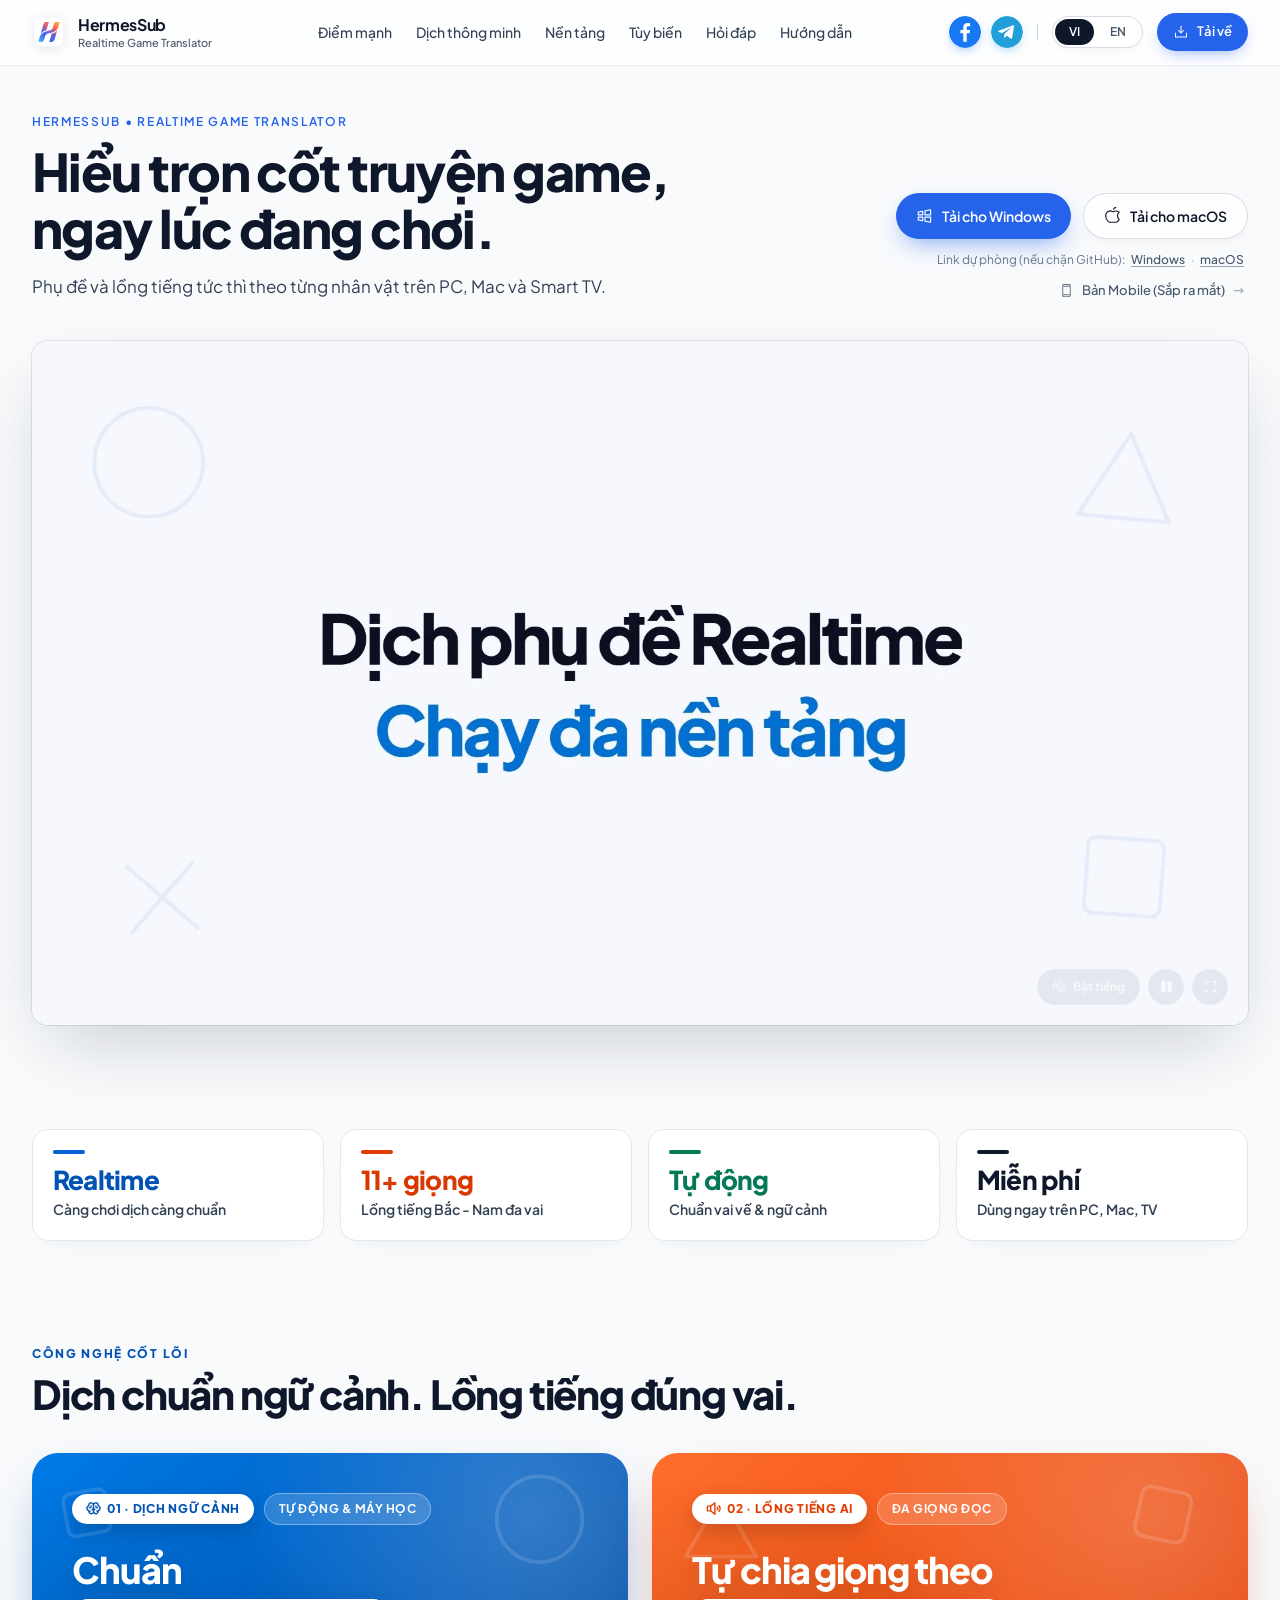
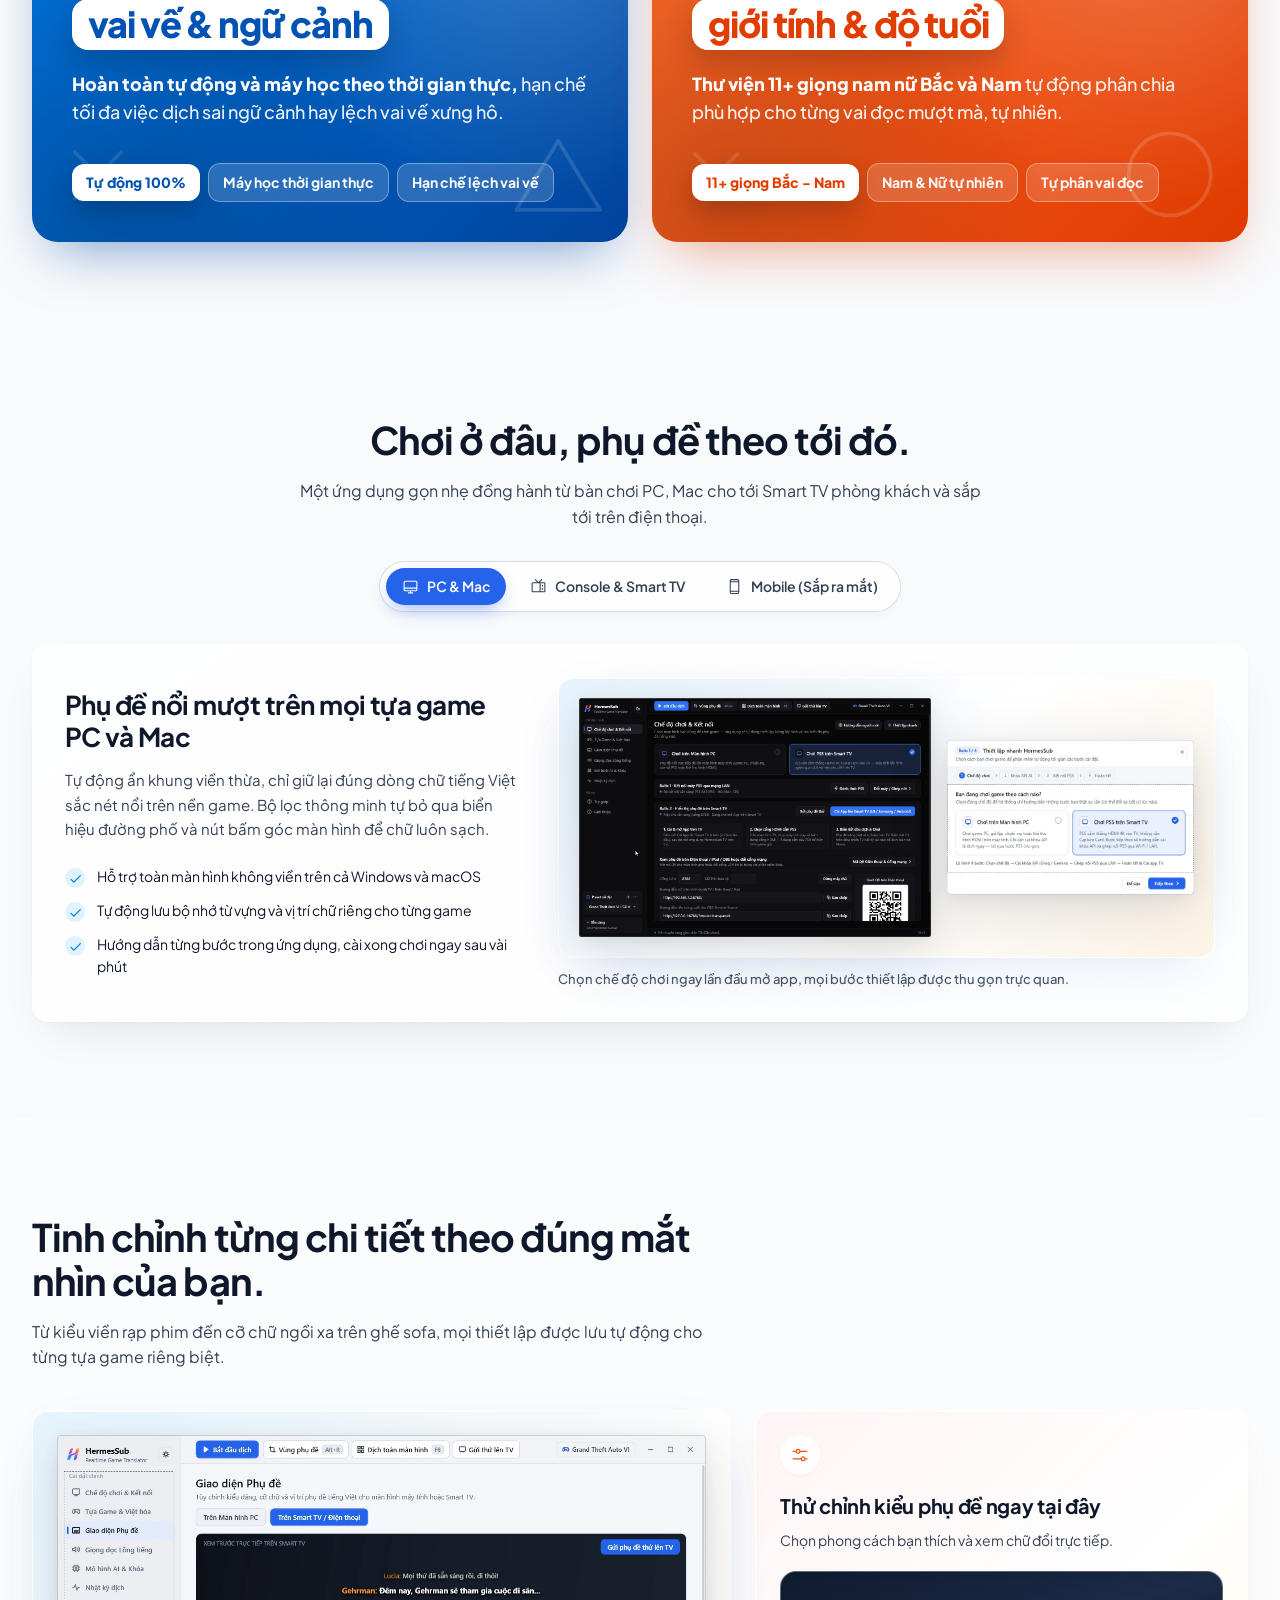
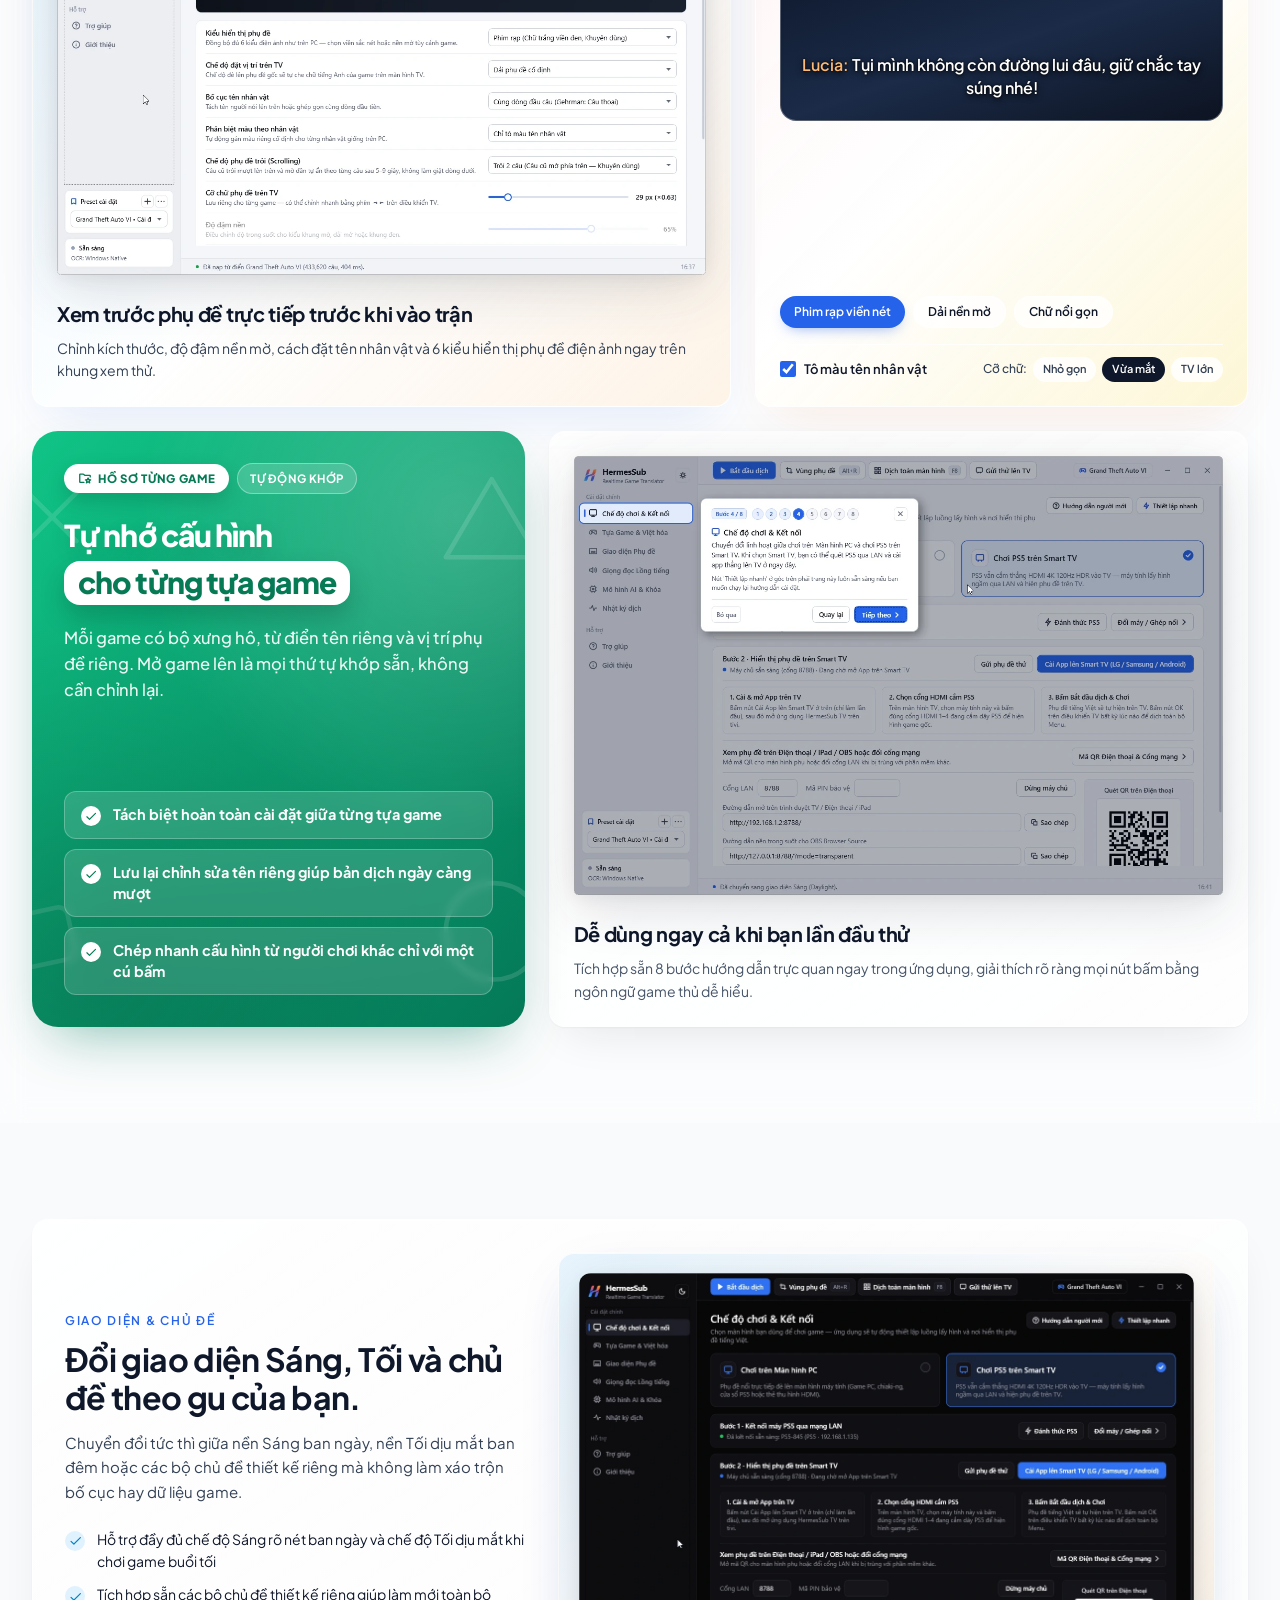
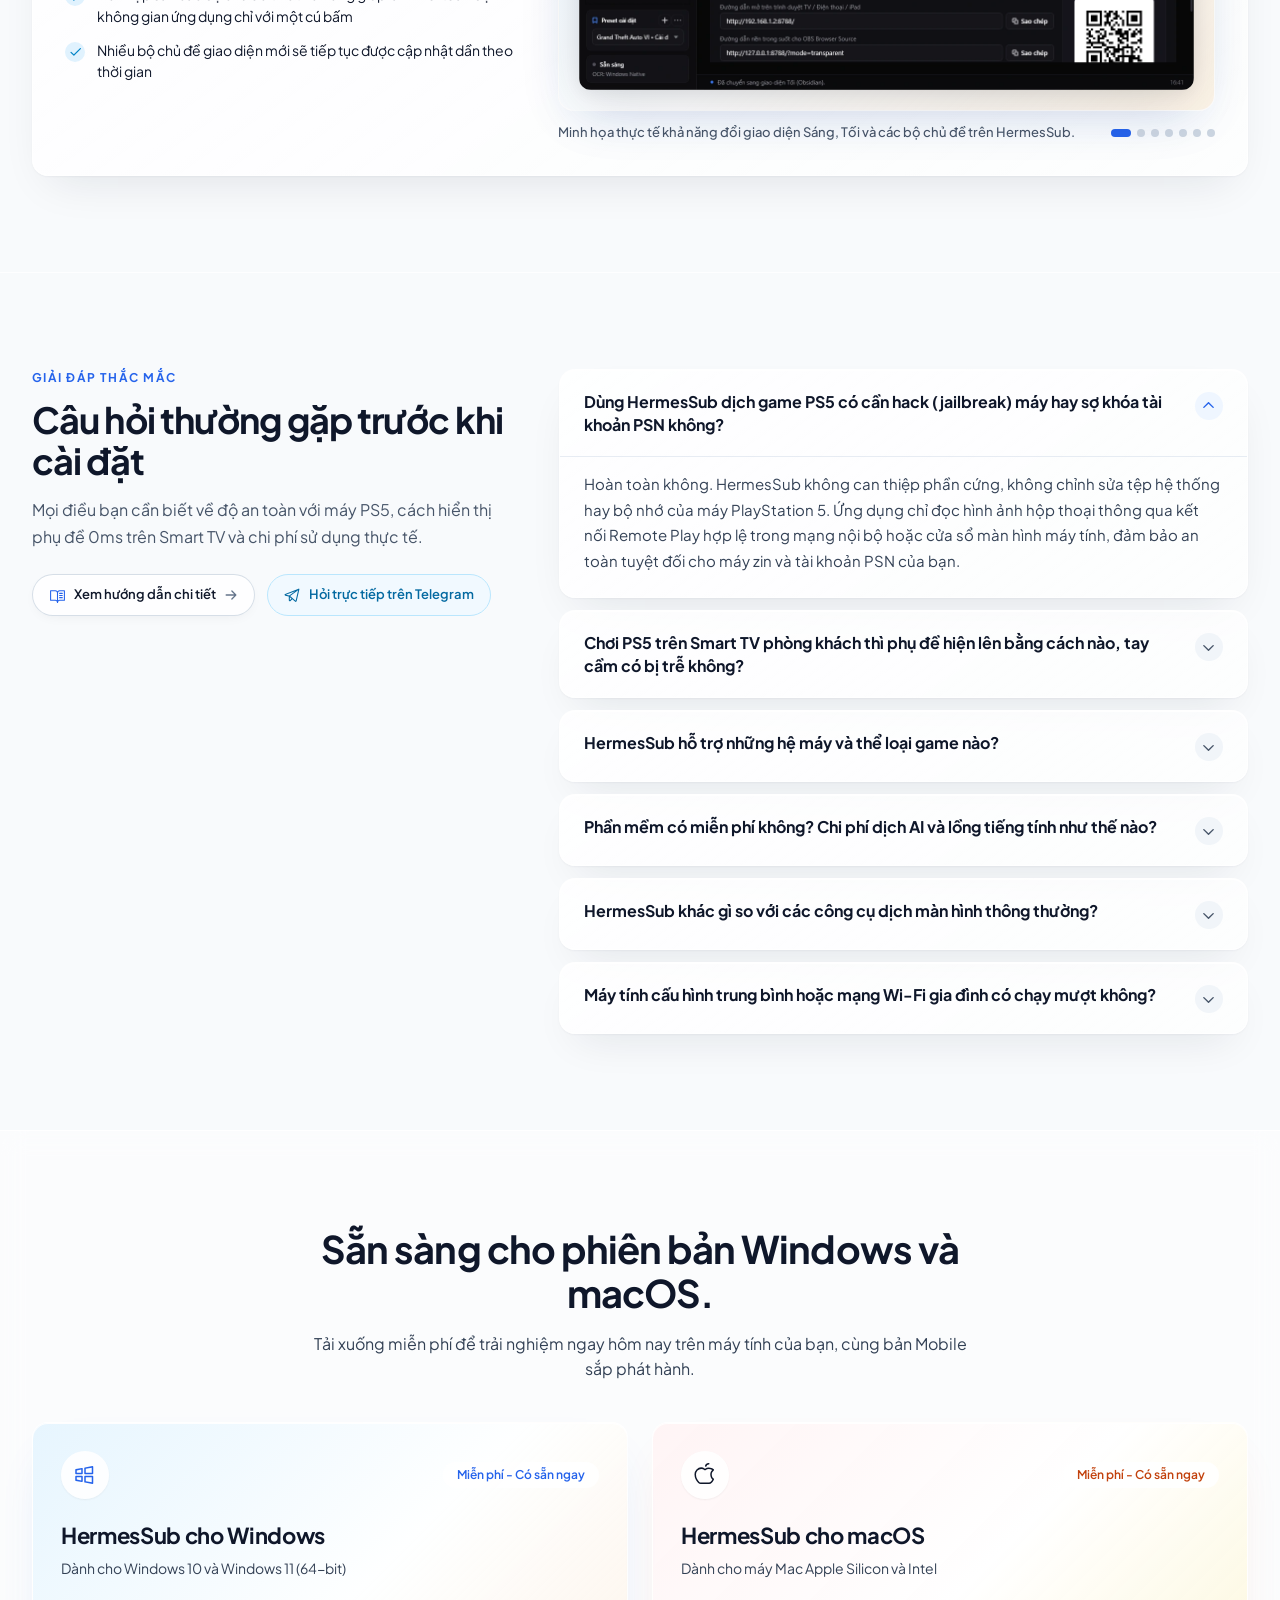
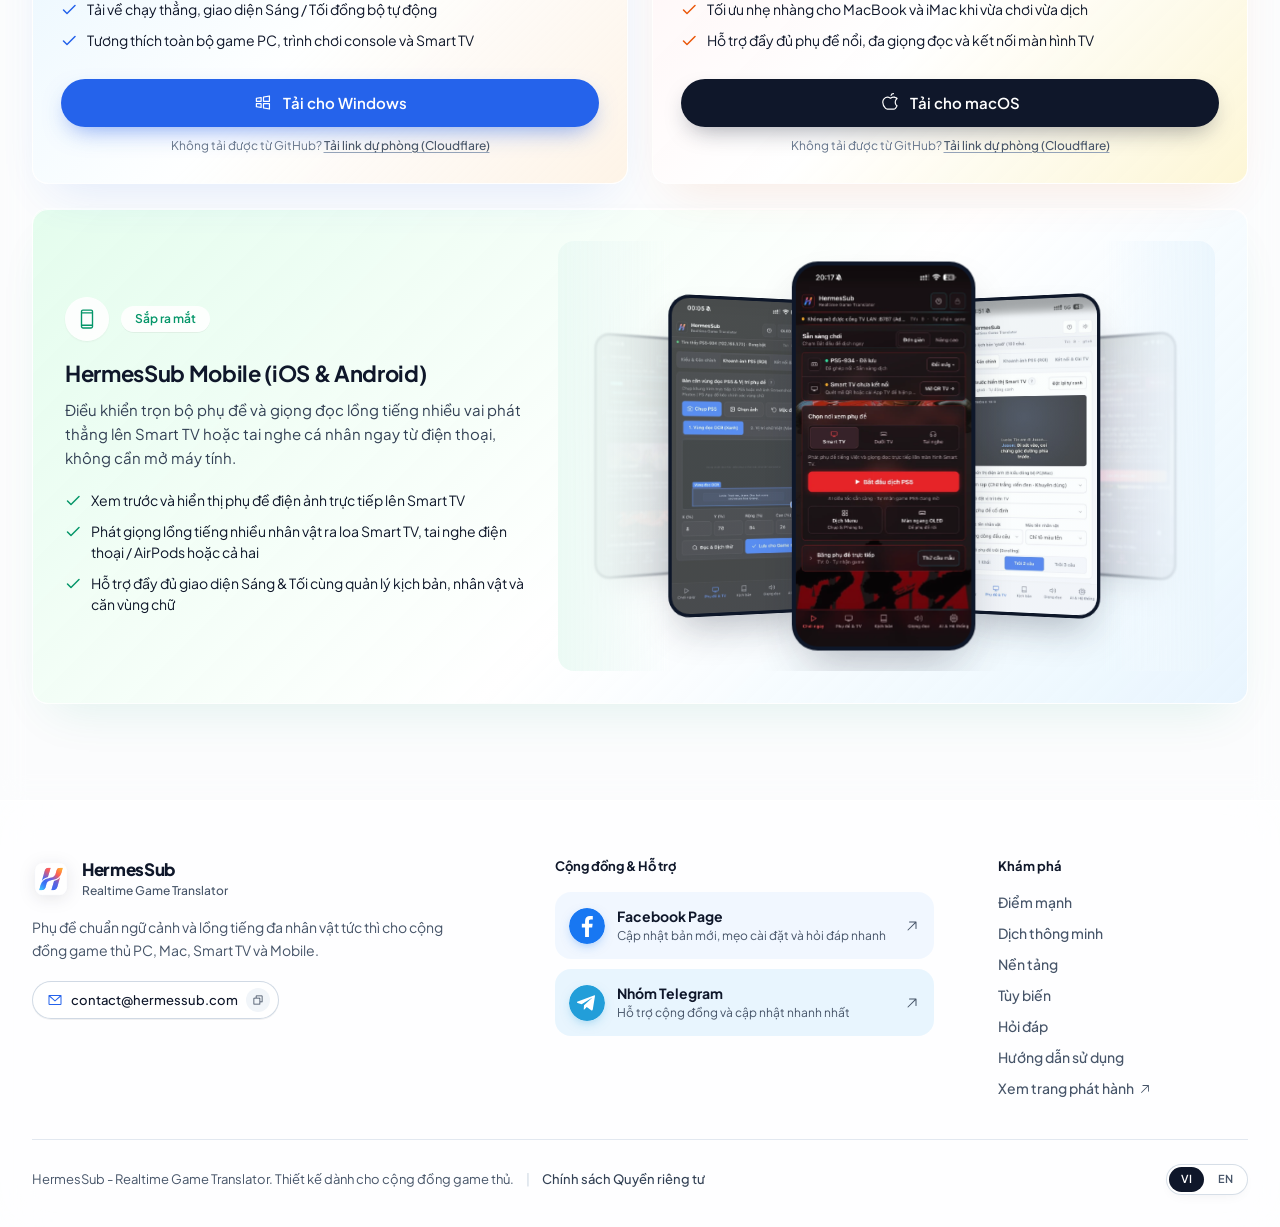
==== commit e5ed198b: "feat(ui): compact StrengthsStrip to 2x2 mobile / 4-column desktop spec bar" ====
--- a/en/index.html
+++ b/en/index.html
@@ -28,11 +28,11 @@
     <meta name="twitter:image" content="https://hermessub.com/images/app_icon_light.png" />
     <script id="hermessub-jsonld" type="application/ld+json">{"@context":"https://schema.org","@graph":[{"@type":"Organization","@id":"https://hermessub.com/#organization","name":"HermesSub","url":"https://hermessub.com/","logo":{"@type":"ImageObject","url":"https://hermessub.com/images/app_icon_light.png","width":512,"height":512},"email":"contact@hermessub.com","sameAs":["https://github.com/HermesSub/hermessub.github.io","https://www.facebook.com/hermessub","https://t.me/hermessub_com"]},{"@type":"WebSite","@id":"https://hermessub.com/#website","url":"https://hermessub.com/","name":"HermesSub","alternateName":"HermesSub - Realtime Game Translator","inLanguage":["vi","en"],"publisher":{"@id":"https://hermessub.com/#organization"}},{"@type":"SoftwareApplication","@id":"https://hermessub.com/#software","name":"HermesSub","applicationCategory":"GameApplication","applicationSubCategory":"Real-Time Game Subtitle Translator & AI Voice Dubbing","operatingSystem":"Windows 10, Windows 11, macOS (Apple Silicon), Android TV, LG webOS, Samsung Tizen, iOS","softwareVersion":"1.0.4","inLanguage":"en","url":"https://hermessub.com/en/","description":"Translate story games live on screen with character-aware subtitles and multi-voice AI dubbing across Windows, macOS, PS5, and Smart TV. Free download.","downloadUrl":["https://github.com/HermesSub/hermessub.github.io/releases/download/v1.0.4/HermesSub-win-x64.zip","https://github.com/HermesSub/hermessub.github.io/releases/download/v1.0.4/HermesSub-osx-arm64.zip"],"screenshot":"https://hermessub.com/screenshots/subtitle-studio-light.webp","image":"https://hermessub.com/images/app_icon_light.png","offers":{"@type":"Offer","price":"0","priceCurrency":"USD"},"publisher":{"@id":"https://hermessub.com/#organization"}},{"@type":"VideoObject","@id":"https://hermessub.com/en/#promo-video","name":"HermesSub - Real-Time Game Subtitle Translation & AI Voice Dubbing Demo","description":"Watch HermesSub translate in-game dialogue with character-accurate tone and multi-character voice acting live across PC, Mac, PS5, and Smart TV.","thumbnailUrl":["https://hermessub.com/videos/hermessub-promo-poster.webp"],"uploadDate":"2026-11-25T00:00:00+07:00","duration":"PT1M10S","contentUrl":"https://media.hermessub.com/Videos/hermessub-promo.mp4?v=2","embedUrl":"https://hermessub.com/en/","inLanguage":"en","publisher":{"@id":"https://hermessub.com/#organization"}},{"@type":"FAQPage","@id":"https://hermessub.com/en/#faq","inLanguage":"en","mainEntity":[{"@type":"Question","name":"Does HermesSub require a jailbroken PS5, or can it risk a PSN account ban?","acceptedAnswer":{"@type":"Answer","text":"No jailbreak or console modification is ever required. HermesSub never alters game files, firmware, or console memory. It reads on-screen dialogue through official Remote Play over your home network or a desktop video window, keeping your stock PS5 and PlayStation Network account completely safe."}},{"@type":"Question","name":"How do live subtitles appear on a living-room Smart TV without adding controller lag?","acceptedAnswer":{"@type":"Answer","text":"Your DualSense controller stays paired directly to your PS5 on your primary PSN account over native HDMI with 0ms input latency. HermesSub quietly reads dialogue in the background via a secondary PSN session and renders crisp cinema subtitles natively on your LG webOS, Samsung Tizen, or Android TV."}},{"@type":"Question","name":"Which platforms, consoles, and game genres does HermesSub support?","acceptedAnswer":{"@type":"Answer","text":"HermesSub runs on Windows 10/11 PCs, Apple Silicon Macs, Windows gaming handhelds, and PlayStation 5 (via Remote Play, chiaki-ng, or HDMI capture cards), outputting overlays on desktop monitors or Smart TVs. It works with any story-driven RPG, action-adventure, visual novel, or indie title."}},{"@type":"Question","name":"Is HermesSub free to download, and how do AI translation costs work?","acceptedAnswer":{"@type":"Answer","text":"HermesSub is free to download and use. Pre-built community game dictionaries and offline voice models run locally at zero cost. For live AI translation of brand-new lines, you can use free translation engines or plug in your own Gemini, DeepSeek, Groq, or OpenAI API key with full control over usage."}},{"@type":"Question","name":"How is HermesSub different from generic screen OCR translators?","acceptedAnswer":{"@type":"Answer","text":"Generic screen translators translate isolated lines out of context, breaking character tone, relationships, and lore terminology. HermesSub tracks ongoing story context, locks per-character relationship tone and glossaries, and assigns distinct AI voices to individual speakers."}},{"@type":"Question","name":"Will HermesSub slow down my PC or require high internet bandwidth?","acceptedAnswer":{"@type":"Answer","text":"No. HermesSub is natively engineered to run alongside demanding games with minimal CPU and GPU overhead. Local PS5 video reading and Smart TV subtitle delivery stay inside your home Wi-Fi or LAN without routing video frames through external servers."}}]}]}</script>
     <!--seo-head-end-->
-    <script type="module" crossorigin src="/assets/index-Bc4LfwkN.js"></script>
-    <link rel="stylesheet" crossorigin href="/assets/index-DH7j5qM9.css">
+    <script type="module" crossorigin src="/assets/index-8qbX5yvm.js"></script>
+    <link rel="stylesheet" crossorigin href="/assets/index-DTQ3VM3i.css">
   </head>
   <body class="bg-[#F8FAFC] text-[#0F172A] antialiased selection:bg-[#2563EB]/15 selection:text-[#0F172A]">
-    <div id="root"><link rel="preload" as="image" href="/images/hermessub-logo-light.svg"/><link rel="preload" as="image" href="/images/social-facebook.svg"/><link rel="preload" as="image" href="/images/social-telegram.svg"/><link rel="preload" as="image" href="/screenshots/theme-obsidian.webp"/><link rel="preload" as="image" href="/screenshots/mobile-play-akira.webp"/><link rel="preload" as="image" href="/screenshots/mobile-tv-subtitles.jpg"/><link rel="preload" as="image" href="/screenshots/mobile-scripts-gta6.webp"/><link rel="preload" as="image" href="/screenshots/mobile-tv-voice.jpg"/><link rel="preload" as="image" href="/screenshots/mobile-themes-cyberpunk.webp"/><link rel="preload" as="image" href="/screenshots/mobile-roi-dark.webp"/><div class="relative min-h-[100dvh] text-[#0F172A]"><div aria-hidden="true" class="pastel-ambient-canvas pointer-events-none fixed inset-0 -z-10"></div><header class="sticky top-0 z-40 border-b border-white/80 bg-white/75 shadow-[0_1px_0_rgba(15,23,42,0.06)] backdrop-blur-xl"><nav aria-label="Primary Navigation" class="mx-auto flex h-16 max-w-[1320px] items-center justify-between gap-2 px-4 sm:gap-4 md:px-8"><a href="#" class="flex shrink-0 items-center gap-2.5 rounded-2xl py-1 pr-1 transition-opacity hover:opacity-90 sm:gap-3 sm:pr-2"><img src="/images/hermessub-logo-light.svg" alt="HermesSub" width="32" height="32" class="h-8 w-8 shrink-0 object-contain drop-shadow-[0_2px_6px_rgba(15,23,42,0.1)] sm:h-[34px] sm:w-[34px]"/><div class="flex flex-col leading-none"><span class="text-[15px] font-bold tracking-[-0.02em] text-[#0F172A] sm:text-[16px]">HermesSub</span><span class="mt-1 hidden text-[11px] font-medium text-[#475569] sm:block">Realtime Game Translator</span></div></a><ul class="hidden items-center gap-5 xl:gap-6 lg:flex"><li><a href="#highlights" class="whitespace-nowrap text-[14px] font-medium text-[#334155] transition-colors hover:text-[#2563EB]">Strengths</a></li><li><a href="#intelligence" class="whitespace-nowrap text-[14px] font-medium text-[#334155] transition-colors hover:text-[#2563EB]">Smart Context</a></li><li><a href="#platforms" class="whitespace-nowrap text-[14px] font-medium text-[#334155] transition-colors hover:text-[#2563EB]">Platforms</a></li><li><a href="#customize" class="whitespace-nowrap text-[14px] font-medium text-[#334155] transition-colors hover:text-[#2563EB]">Customize</a></li><li><a href="#faq" class="whitespace-nowrap text-[14px] font-medium text-[#334155] transition-colors hover:text-[#2563EB]">FAQ</a></li><li><a href="/en/guides/" class="whitespace-nowrap text-[14px] transition-colors hover:text-[#2563EB] font-medium text-[#334155]">Guides</a></li></ul><div class="flex shrink-0 items-center gap-3 sm:gap-3.5"><div class="flex items-center gap-2.5 sm:gap-2.5"><a href="https://www.facebook.com/hermessub" target="_blank" rel="noopener noreferrer" aria-label="HermesSub Facebook Page" title="Facebook Page" class="inline-flex h-7 w-7 items-center justify-center rounded-full shadow-[0_4px_12px_-4px_rgba(24,119,242,0.55)] transition-transform hover:scale-108 active:scale-95 sm:h-8 sm:w-8"><img src="/images/social-facebook.svg" alt="Facebook" width="32" height="32" class="h-7 w-7 rounded-full sm:h-8 sm:w-8"/></a><a href="https://t.me/hermessub_com" target="_blank" rel="noopener noreferrer" aria-label="HermesSub Telegram Community" title="Telegram Group" class="inline-flex h-7 w-7 items-center justify-center rounded-full shadow-[0_4px_12px_-4px_rgba(34,158,217,0.55)] transition-transform hover:scale-108 active:scale-95 sm:h-8 sm:w-8"><img src="/images/social-telegram.svg" alt="Telegram" width="32" height="32" class="h-7 w-7 rounded-full sm:h-8 sm:w-8"/></a></div><span aria-hidden="true" class="hidden h-4 w-px bg-[#CBD5E1] sm:inline-block"></span><div role="group" aria-label="Language switcher" class="glass-pill flex items-center gap-0.5 rounded-full p-0.5"><a href="/" hrefLang="vi" class="rounded-full px-3 py-1 text-[11px] font-semibold transition-colors sm:px-3.5 sm:text-[12px] text-[#475569] hover:text-[#0F172A]">VI</a><a href="/en/" hrefLang="en" aria-current="true" class="rounded-full px-3 py-1 text-[11px] font-semibold transition-colors sm:px-3.5 sm:text-[12px] bg-[#0F172A] text-[#FFFFFF]">EN</a></div><a href="#download" class="hidden min-h-[38px] items-center gap-2 whitespace-nowrap rounded-full bg-[#2563EB] px-4 py-2 text-[13px] font-semibold text-[#FFFFFF] shadow-[0_6px_16px_-6px_rgba(37,99,235,0.55)] transition-all hover:bg-[#1D4ED8] active:scale-[0.98] sm:inline-flex"><svg xmlns="http://www.w3.org/2000/svg" width="16" height="16" fill="currentColor" viewBox="0 0 256 256" aria-hidden="true"><path d="M224,144v64a8,8,0,0,1-8,8H40a8,8,0,0,1-8-8V144a8,8,0,0,1,16,0v56H208V144a8,8,0,0,1,16,0Zm-101.66,5.66a8,8,0,0,0,11.32,0l40-40a8,8,0,0,0-11.32-11.32L136,124.69V32a8,8,0,0,0-16,0v92.69L93.66,98.34a8,8,0,0,0-11.32,11.32Z"></path></svg><span>Download</span></a><button type="button" aria-label="Open navigation menu" aria-expanded="false" class="glass-pill inline-flex h-8 w-8 items-center justify-center rounded-full text-[#0F172A] transition-colors hover:bg-white sm:h-9 sm:w-9 lg:hidden"><svg xmlns="http://www.w3.org/2000/svg" width="17" height="17" fill="currentColor" viewBox="0 0 256 256" aria-hidden="true"><path d="M224,128a8,8,0,0,1-8,8H40a8,8,0,0,1,0-16H216A8,8,0,0,1,224,128ZM40,72H216a8,8,0,0,0,0-16H40a8,8,0,0,0,0,16ZM216,184H40a8,8,0,0,0,0,16H216a8,8,0,0,0,0-16Z"></path></svg></button></div></nav></header><main id="main-content"><section class="pt-8 pb-14 md:pt-12 md:pb-20"><div class="mx-auto max-w-[1320px] px-5 md:px-8"><div class="grid grid-cols-1 items-end gap-7 lg:grid-cols-12"><div class="lg:col-span-6 xl:col-span-7"><p class="text-[12px] font-semibold tracking-[0.14em] text-[#2563EB] uppercase">HERMESSUB • REALTIME GAME TRANSLATOR</p><h1 class="mt-3 text-[28px] leading-[1.1] font-extrabold tracking-[-0.03em] text-[#0F172A] sm:text-[40px] lg:text-[46px] xl:text-[52px]">Play any game in your language,<br/>live on screen.</h1><p class="mt-4 max-w-[54ch] text-[15px] leading-[1.6] text-[#334155] sm:text-[17px]">Instant story subtitles and character-matched voices on PC, Mac, and your living-room TV.</p></div><div class="flex flex-col items-start gap-3 lg:col-span-6 lg:items-end xl:col-span-5"><div class="flex w-full flex-col gap-3 sm:w-auto sm:flex-row sm:flex-nowrap sm:items-center lg:justify-end"><a href="https://github.com/HermesSub/hermessub.github.io/releases/download/v1.0.4/HermesSub-win-x64.zip" target="_blank" rel="noopener noreferrer" class="inline-flex min-h-[46px] items-center justify-center gap-2 whitespace-nowrap rounded-full bg-[#2563EB] px-5 py-2.5 text-[14px] font-semibold text-[#FFFFFF] shadow-[0_10px_24px_-8px_rgba(37,99,235,0.58)] transition-all hover:bg-[#1D4ED8] active:scale-[0.98]"><svg xmlns="http://www.w3.org/2000/svg" width="18" height="18" fill="currentColor" viewBox="0 0 256 256" aria-hidden="true"><path d="M208,136H128a8,8,0,0,0-8,8v57.45a8,8,0,0,0,6.57,7.88l80,14.54A7.61,7.61,0,0,0,208,224a8,8,0,0,0,8-8V144A8,8,0,0,0,208,136Zm-8,70.41-64-11.63V152h64ZM96,136H32a8,8,0,0,0-8,8v40a8,8,0,0,0,6.57,7.87l64,11.64a8.54,8.54,0,0,0,1.43.13,8,8,0,0,0,8-8V144A8,8,0,0,0,96,136Zm-8,50.05-48-8.73V152H88ZM213.13,33.86a8,8,0,0,0-6.56-1.73l-80,14.55A8,8,0,0,0,120,54.55V112a8,8,0,0,0,8,8h80a8,8,0,0,0,8-8V40A8,8,0,0,0,213.13,33.86ZM200,104H136V61.22l64-11.63ZM101.13,54.22a8,8,0,0,0-6.56-1.73l-64,11.64A8,8,0,0,0,24,72v40a8,8,0,0,0,8,8H96a8,8,0,0,0,8-8V60.36A8,8,0,0,0,101.13,54.22ZM88,104H40V78.68L88,70Z"></path></svg><span>Download for Windows</span></a><a href="https://github.com/HermesSub/hermessub.github.io/releases/download/v1.0.4/HermesSub-osx-arm64.zip" target="_blank" rel="noopener noreferrer" class="glass-pill inline-flex min-h-[46px] items-center justify-center gap-2 whitespace-nowrap rounded-full px-5 py-2.5 text-[14px] font-semibold text-[#0F172A] transition-all hover:bg-white active:scale-[0.98]"><svg xmlns="http://www.w3.org/2000/svg" width="18" height="18" fill="currentColor" viewBox="0 0 256 256" aria-hidden="true"><path d="M223.3,169.59a8.07,8.07,0,0,0-2.8-3.4C203.53,154.53,200,134.64,200,120c0-17.67,13.47-33.06,21.5-40.67a8,8,0,0,0,0-11.62C208.82,55.74,187.82,48,168,48a72.2,72.2,0,0,0-40,12.13,71.56,71.56,0,0,0-90.71,9.09A74.63,74.63,0,0,0,16,123.4a127.06,127.06,0,0,0,40.14,89.73A39.8,39.8,0,0,0,83.59,224h87.68a39.84,39.84,0,0,0,29.12-12.57,125,125,0,0,0,17.82-24.6C225.23,174,224.33,172,223.3,169.59Zm-34.63,30.94a23.76,23.76,0,0,1-17.4,7.47H83.59a23.82,23.82,0,0,1-16.44-6.51A111.14,111.14,0,0,1,32,123,58.5,58.5,0,0,1,48.65,80.47,54.81,54.81,0,0,1,88,64h.78A55.45,55.45,0,0,1,123,76.28a8,8,0,0,0,10,0A55.44,55.44,0,0,1,168,64a70.64,70.64,0,0,1,36,10.35c-13,14.52-20,30.47-20,45.65,0,23.77,7.64,42.73,22.18,55.3A105.82,105.82,0,0,1,188.67,200.53ZM128.23,30A40,40,0,0,1,167,0h1a8,8,0,0,1,0,16h-1a24,24,0,0,0-23.24,18,8,8,0,1,1-15.5-4Z"></path></svg><span>Download for macOS</span></a></div><p class="flex flex-wrap items-center gap-x-1.5 px-1 text-[12px] text-[#64748B] lg:justify-end"><span>Direct mirror (if GitHub is blocked):</span><a href="https://media.hermessub.com/Releases/v1.0.4/HermesSub-win-x64.zip" target="_blank" rel="noopener noreferrer" class="font-medium text-[#475569] underline decoration-[#94A3B8] underline-offset-2 transition-colors hover:text-[#2563EB] hover:decoration-[#2563EB]">Windows</a><span aria-hidden="true" class="text-[#94A3B8]">·</span><a href="https://media.hermessub.com/Releases/v1.0.4/HermesSub-osx-arm64.zip" target="_blank" rel="noopener noreferrer" class="font-medium text-[#475569] underline decoration-[#94A3B8] underline-offset-2 transition-colors hover:text-[#0F172A] hover:decoration-[#0F172A]">macOS</a></p><a href="#download" class="group inline-flex items-center gap-2 px-1 text-[13px] font-medium text-[#475569] transition-colors hover:text-[#2563EB]"><svg xmlns="http://www.w3.org/2000/svg" width="15" height="15" fill="currentColor" viewBox="0 0 256 256" class="text-[#64748B] transition-colors group-hover:text-[#2563EB]" aria-hidden="true"><path d="M176,16H80A24,24,0,0,0,56,40V216a24,24,0,0,0,24,24h96a24,24,0,0,0,24-24V40A24,24,0,0,0,176,16ZM72,64H184V192H72Zm8-32h96a8,8,0,0,1,8,8v8H72V40A8,8,0,0,1,80,32Zm96,192H80a8,8,0,0,1-8-8v-8H184v8A8,8,0,0,1,176,224Z"></path></svg><span>Mobile (Coming Soon)</span><span aria-hidden="true" class="text-[#94A3B8] transition-transform group-hover:translate-x-0.5 group-hover:text-[#2563EB]">→</span></a></div></div><div class="mt-8 aspect-video w-full md:mt-10"><div class="group relative h-full w-full overflow-hidden rounded-2xl bg-[#F6F8FC] shadow-[0_28px_72px_-20px_rgba(15,23,42,0.22)] ring-1 ring-[#0F172A]/10"><div class="relative flex h-full w-full items-center justify-center"><video poster="/videos/hermessub-promo-poster.webp" autoPlay="" loop="" muted="" playsInline="" preload="metadata" class="h-full w-full cursor-pointer bg-[#F6F8FC] object-cover"><source src="https://media.hermessub.com/Videos/hermessub-promo-av1.mp4" type="video/mp4; codecs=&quot;av01.0.08M.08, mp4a.40.2&quot;"/><source src="https://media.hermessub.com/Videos/hermessub-promo.mp4?v=2" type="video/mp4"/></video><div data-controls-visible="false" class="pointer-events-none absolute z-10 flex items-center transition-opacity duration-300 right-2 bottom-2 gap-1.5 sm:right-5 sm:bottom-5 sm:gap-2 opacity-30"><button type="button" aria-label="Unmute" class="pointer-events-auto inline-flex h-7 w-7 sm:h-9 sm:w-auto items-center justify-center sm:gap-1.5 rounded-full border sm:px-3.5 text-[12px] font-semibold transition-all duration-300 active:scale-95 border-white/15 bg-[#0F172A]/24 text-[#FFFFFF]/90 backdrop-blur-[3px] hover:bg-[#0F172A]/72"><svg xmlns="http://www.w3.org/2000/svg" width="14" height="14" fill="currentColor" viewBox="0 0 256 256" class="sm:h-[15px] sm:w-[15px]" aria-hidden="true"><path d="M53.92,34.62A8,8,0,1,0,42.08,45.38L73.55,80H32A16,16,0,0,0,16,96v64a16,16,0,0,0,16,16H77.25l69.84,54.31A8,8,0,0,0,160,224V175.09l42.08,46.29a8,8,0,1,0,11.84-10.76ZM32,96H72v64H32ZM144,207.64,88,164.09V95.89l56,61.6Zm42-63.77a24,24,0,0,0,0-31.72,8,8,0,1,1,12-10.57,40,40,0,0,1,0,52.88,8,8,0,0,1-12-10.59Zm-80.16-76a8,8,0,0,1,1.4-11.23l39.85-31A8,8,0,0,1,160,32v74.83a8,8,0,0,1-16,0V48.36l-26.94,21A8,8,0,0,1,105.84,67.91ZM248,128a79.9,79.9,0,0,1-20.37,53.34,8,8,0,0,1-11.92-10.67,64,64,0,0,0,0-85.33,8,8,0,1,1,11.92-10.67A79.83,79.83,0,0,1,248,128Z"></path></svg><span class="hidden sm:inline">Unmute</span></button><button type="button" aria-label="Pause" class="pointer-events-auto inline-flex h-7 w-7 sm:h-9 sm:w-9 items-center justify-center rounded-full border transition-all duration-300 active:scale-95 border-white/15 bg-[#0F172A]/24 text-[#FFFFFF]/90 backdrop-blur-[3px] hover:bg-[#0F172A]/72"><svg xmlns="http://www.w3.org/2000/svg" width="13" height="13" fill="currentColor" viewBox="0 0 256 256" class="sm:h-[15px] sm:w-[15px]" aria-hidden="true"><path d="M216,48V208a16,16,0,0,1-16,16H160a16,16,0,0,1-16-16V48a16,16,0,0,1,16-16h40A16,16,0,0,1,216,48ZM96,32H56A16,16,0,0,0,40,48V208a16,16,0,0,0,16,16H96a16,16,0,0,0,16-16V48A16,16,0,0,0,96,32Z"></path></svg></button><button type="button" aria-label="Fullscreen" class="pointer-events-auto inline-flex h-7 w-7 sm:h-9 sm:w-9 items-center justify-center rounded-full border transition-all duration-300 active:scale-95 border-white/15 bg-[#0F172A]/24 text-[#FFFFFF]/90 backdrop-blur-[3px] hover:bg-[#0F172A]/72"><svg xmlns="http://www.w3.org/2000/svg" width="14" height="14" fill="currentColor" viewBox="0 0 256 256" class="sm:h-[15px] sm:w-[15px]" aria-hidden="true"><path d="M220,48V88a12,12,0,0,1-24,0V60H168a12,12,0,0,1,0-24h40A12,12,0,0,1,220,48ZM88,196H60V168a12,12,0,0,0-24,0v40a12,12,0,0,0,12,12H88a12,12,0,0,0,0-24Zm120-40a12,12,0,0,0-12,12v28H168a12,12,0,0,0,0,24h40a12,12,0,0,0,12-12V168A12,12,0,0,0,208,156ZM88,36H48A12,12,0,0,0,36,48V88a12,12,0,0,0,24,0V60H88a12,12,0,0,0,0-24Z"></path></svg></button></div></div></div></div></div></section><section id="highlights" class="scroll-mt-20 border-y border-white/85 bg-white/70 backdrop-blur-xl"><div class="mx-auto max-w-[1320px]"><div class="grid grid-cols-1 divide-y divide-[#E2E8F0]/80 sm:grid-cols-2 sm:divide-x lg:grid-cols-6 lg:divide-y-0"><div class="p-5 transition-colors duration-200 md:p-6 hover:bg-[#E0F2FE]/35"><div class="inline-flex h-10 w-10 items-center justify-center rounded-full bg-[#E0F2FE] text-[#0284C7]"><svg xmlns="http://www.w3.org/2000/svg" width="20" height="20" fill="currentColor" viewBox="0 0 256 256" aria-hidden="true"><path d="M247.15,212.42l-56-112a8,8,0,0,0-14.31,0l-21.71,43.43A88,88,0,0,1,108,126.93,103.65,103.65,0,0,0,135.69,64H160a8,8,0,0,0,0-16H104V32a8,8,0,0,0-16,0V48H32a8,8,0,0,0,0,16h87.63A87.76,87.76,0,0,1,96,116.35a87.74,87.74,0,0,1-19-31,8,8,0,1,0-15.08,5.34A103.63,103.63,0,0,0,84,127a87.55,87.55,0,0,1-52,17,8,8,0,0,0,0,16,103.46,103.46,0,0,0,64-22.08,104.18,104.18,0,0,0,51.44,21.31l-26.6,53.19a8,8,0,0,0,14.31,7.16L148.94,192h70.11l13.79,27.58A8,8,0,0,0,240,224a8,8,0,0,0,7.15-11.58ZM156.94,176,184,121.89,211.05,176Z"></path></svg></div><h2 class="mt-4 text-[16px] leading-[1.3] font-bold tracking-[-0.015em] text-[#0F172A]">Real-Time In-Game Subtitles</h2><p class="mt-2 text-[13px] leading-[1.55] text-[#475569]">Dialogue appears smoothly as characters speak, keeping you locked in the action.</p></div><div class="p-5 transition-colors duration-200 md:p-6 hover:bg-[#FFE4E6]/35"><div class="inline-flex h-10 w-10 items-center justify-center rounded-full bg-[#FFE4E6] text-[#E11D48]"><svg xmlns="http://www.w3.org/2000/svg" width="20" height="20" fill="currentColor" viewBox="0 0 256 256" aria-hidden="true"><path d="M244.8,150.4a8,8,0,0,1-11.2-1.6A51.6,51.6,0,0,0,192,128a8,8,0,0,1-7.37-4.89,8,8,0,0,1,0-6.22A8,8,0,0,1,192,112a24,24,0,1,0-23.24-30,8,8,0,1,1-15.5-4A40,40,0,1,1,219,117.51a67.94,67.94,0,0,1,27.43,21.68A8,8,0,0,1,244.8,150.4ZM190.92,212a8,8,0,1,1-13.84,8,57,57,0,0,0-98.16,0,8,8,0,1,1-13.84-8,72.06,72.06,0,0,1,33.74-29.92,48,48,0,1,1,58.36,0A72.06,72.06,0,0,1,190.92,212ZM128,176a32,32,0,1,0-32-32A32,32,0,0,0,128,176ZM72,120a8,8,0,0,0-8-8A24,24,0,1,1,87.24,82a8,8,0,1,0,15.5-4A40,40,0,1,0,37,117.51,67.94,67.94,0,0,0,9.6,139.19a8,8,0,1,0,12.8,9.61A51.6,51.6,0,0,1,64,128,8,8,0,0,0,72,120Z"></path></svg></div><h2 class="mt-4 text-[16px] leading-[1.3] font-bold tracking-[-0.015em] text-[#0F172A]">True Tone &amp; Relationships</h2><p class="mt-2 text-[13px] leading-[1.55] text-[#475569]">Adapts naturally to banter, royal court speech, rivalry, or close companions.</p></div><div class="p-5 transition-colors duration-200 md:p-6 hover:bg-[#DBEAFE]/35"><div class="inline-flex h-10 w-10 items-center justify-center rounded-full bg-[#DBEAFE] text-[#2563EB]"><svg xmlns="http://www.w3.org/2000/svg" width="20" height="20" fill="currentColor" viewBox="0 0 256 256" aria-hidden="true"><path d="M216,64H147.31l34.35-34.34a8,8,0,1,0-11.32-11.32L128,60.69,85.66,18.34A8,8,0,0,0,74.34,29.66L108.69,64H40A16,16,0,0,0,24,80V200a16,16,0,0,0,16,16H216a16,16,0,0,0,16-16V80A16,16,0,0,0,216,64ZM40,80H144V200H40ZM216,200H160V80h56V200Zm-16-84a12,12,0,1,1-12-12A12,12,0,0,1,200,116Zm0,48a12,12,0,1,1-12-12A12,12,0,0,1,200,164Z"></path></svg></div><h2 class="mt-4 text-[16px] leading-[1.3] font-bold tracking-[-0.015em] text-[#0F172A]">PC, Mac, Smart TV &amp; Mobile</h2><p class="mt-2 text-[13px] leading-[1.55] text-[#475569]">Play smoothly at your desk, on your living-room Smart TV, or controlled right from your phone.</p></div><div class="p-5 transition-colors duration-200 md:p-6 hover:bg-[#FEF3C7]/40"><div class="inline-flex h-10 w-10 items-center justify-center rounded-full bg-[#FEF3C7] text-[#D97706]"><svg xmlns="http://www.w3.org/2000/svg" width="20" height="20" fill="currentColor" viewBox="0 0 256 256" aria-hidden="true"><path d="M155.51,24.81a8,8,0,0,0-8.42.88L77.25,80H32A16,16,0,0,0,16,96v64a16,16,0,0,0,16,16H77.25l69.84,54.31A8,8,0,0,0,160,224V32A8,8,0,0,0,155.51,24.81ZM32,96H72v64H32ZM144,207.64,88,164.09V91.91l56-43.55Zm54-106.08a40,40,0,0,1,0,52.88,8,8,0,0,1-12-10.58,24,24,0,0,0,0-31.72,8,8,0,0,1,12-10.58ZM248,128a79.9,79.9,0,0,1-20.37,53.34,8,8,0,0,1-11.92-10.67,64,64,0,0,0,0-85.33,8,8,0,1,1,11.92-10.67A79.83,79.83,0,0,1,248,128Z"></path></svg></div><h2 class="mt-4 text-[16px] leading-[1.3] font-bold tracking-[-0.015em] text-[#0F172A]">1 or Multi-Character Voices</h2><p class="mt-2 text-[13px] leading-[1.55] text-[#475569]">Pick one steady storyteller or assign distinct voices to every speaker.</p></div><div class="p-5 transition-colors duration-200 md:p-6 hover:bg-[#DCFCE7]/35"><div class="inline-flex h-10 w-10 items-center justify-center rounded-full bg-[#DCFCE7] text-[#059669]"><svg xmlns="http://www.w3.org/2000/svg" width="20" height="20" fill="currentColor" viewBox="0 0 256 256" aria-hidden="true"><path d="M248,124a56.11,56.11,0,0,0-32-50.61V72a48,48,0,0,0-88-26.49A48,48,0,0,0,40,72v1.39a56,56,0,0,0,0,101.2V176a48,48,0,0,0,88,26.49A48,48,0,0,0,216,176v-1.41A56.09,56.09,0,0,0,248,124ZM88,208a32,32,0,0,1-31.81-28.56A55.87,55.87,0,0,0,64,180h8a8,8,0,0,0,0-16H64A40,40,0,0,1,50.67,86.27,8,8,0,0,0,56,78.73V72a32,32,0,0,1,64,0v68.26A47.8,47.8,0,0,0,88,128a8,8,0,0,0,0,16,32,32,0,0,1,0,64Zm104-44h-8a8,8,0,0,0,0,16h8a55.87,55.87,0,0,0,7.81-.56A32,32,0,1,1,168,144a8,8,0,0,0,0-16,47.8,47.8,0,0,0-32,12.26V72a32,32,0,0,1,64,0v6.73a8,8,0,0,0,5.33,7.54A40,40,0,0,1,192,164Zm16-52a8,8,0,0,1-8,8h-4a36,36,0,0,1-36-36V80a8,8,0,0,1,16,0v4a20,20,0,0,0,20,20h4A8,8,0,0,1,208,112ZM60,120H56a8,8,0,0,1,0-16h4A20,20,0,0,0,80,84V80a8,8,0,0,1,16,0v4A36,36,0,0,1,60,120Z"></path></svg></div><h2 class="mt-4 text-[16px] leading-[1.3] font-bold tracking-[-0.015em] text-[#0F172A]">Gets Smarter As You Play</h2><p class="mt-2 text-[13px] leading-[1.55] text-[#475569]">Remembers lore, skill names, and speech habits automatically across hours.</p></div><div class="p-5 transition-colors duration-200 md:p-6 hover:bg-[#FFEDD5]/40"><div class="inline-flex h-10 w-10 items-center justify-center rounded-full bg-[#FFEDD5] text-[#EA580C]"><svg xmlns="http://www.w3.org/2000/svg" width="20" height="20" fill="currentColor" viewBox="0 0 256 256" aria-hidden="true"><path d="M40,88H73a32,32,0,0,0,62,0h81a8,8,0,0,0,0-16H135a32,32,0,0,0-62,0H40a8,8,0,0,0,0,16Zm64-24A16,16,0,1,1,88,80,16,16,0,0,1,104,64ZM216,168H199a32,32,0,0,0-62,0H40a8,8,0,0,0,0,16h97a32,32,0,0,0,62,0h17a8,8,0,0,0,0-16Zm-48,24a16,16,0,1,1,16-16A16,16,0,0,1,168,192Z"></path></svg></div><h2 class="mt-4 text-[16px] leading-[1.3] font-bold tracking-[-0.015em] text-[#0F172A]">Deep Personalization</h2><p class="mt-2 text-[13px] leading-[1.55] text-[#475569]">Tailor fonts, speaker colors, backdrops, voice speed, and per-game profiles.</p></div></div></div></section><section id="intelligence" class="scroll-mt-20 py-14 md:py-20"><div class="mx-auto max-w-[1320px] px-4 sm:px-5 md:px-8"><div class="" style="opacity:0;transform:translateY(18px)"><div class="max-w-[980px]"><p class="text-[12px] font-extrabold tracking-[0.14em] text-[#0052B4] uppercase">CORE CAPABILITIES</p><h2 class="mt-2 text-[28px] leading-[1.15] font-extrabold tracking-[-0.03em] text-[#0F172A] sm:text-[36px] md:text-[40px]">Accurate context. Auto-matched voices.</h2></div></div><div class="mt-7 grid grid-cols-1 gap-5 md:mt-9 lg:grid-cols-2 lg:gap-6"><div class="h-full" style="opacity:0;transform:translateY(18px)"><article style="background:linear-gradient(135deg, #007AE6 0%, #00439C 100%);box-shadow:0 24px 56px -20px rgba(0, 67, 156, 0.52)" class="relative flex h-full flex-col justify-between overflow-hidden rounded-[26px] p-6 text-[#FFFFFF] sm:p-8 md:p-10"><svg aria-hidden="true" viewBox="0 0 640 420" fill="none" class="pointer-events-none absolute inset-0 h-full w-full opacity-[0.13]" preserveAspectRatio="xMidYMid slice"><circle cx="545" cy="72" r="46" stroke="#FFFFFF" stroke-width="4"></circle><polygon points="565,310 610,384 520,384" stroke="#FFFFFF" stroke-width="4" stroke-linejoin="round"></polygon><g stroke="#FFFFFF" stroke-width="4" stroke-linecap="round"><line x1="46" y1="322" x2="96" y2="372"></line><line x1="96" y1="322" x2="46" y2="372"></line></g><rect x="36" y="42" width="46" height="46" rx="8" transform="rotate(-10 59 65)" stroke="#FFFFFF" stroke-width="4"></rect></svg><div aria-hidden="true" style="background:radial-gradient(circle at 84% 16%, rgba(255,255,255,0.20) 0%, rgba(255,255,255,0) 48%), radial-gradient(circle at 12% 90%, rgba(0,0,0,0.16) 0%, rgba(0,0,0,0) 52%)" class="pointer-events-none absolute inset-0"></div><div class="relative z-10"><div class="flex flex-wrap items-center gap-2.5"><span style="color:#0052B4" class="inline-flex items-center gap-1.5 rounded-full bg-[#FFFFFF] px-3.5 py-1.5 text-[12px] font-extrabold tracking-[0.06em] uppercase shadow-[0_8px_20px_rgba(0,0,0,0.16)]"><svg xmlns="http://www.w3.org/2000/svg" width="15" height="15" fill="currentColor" viewBox="0 0 256 256" aria-hidden="true"><path d="M252,124a60.14,60.14,0,0,0-32-53.08,52,52,0,0,0-92-32.11A52,52,0,0,0,36,70.92a60,60,0,0,0,0,106.14,52,52,0,0,0,92,32.13,52,52,0,0,0,92-32.13A60.05,60.05,0,0,0,252,124ZM88,204a28,28,0,0,1-26.85-20.07c1,0,1.89.07,2.85.07h8a12,12,0,0,0,0-24H64A36,36,0,0,1,52,90.05a12,12,0,0,0,8-11.32V72a28,28,0,0,1,56,0v60.18a51.61,51.61,0,0,0-7.2-3.85,12,12,0,1,0-9.6,22A28,28,0,0,1,88,204Zm104-44h-8a12,12,0,0,0,0,24h8c1,0,1.9,0,2.85-.07a28,28,0,1,1-38-33.61,12,12,0,1,0-9.6-22,51.61,51.61,0,0,0-7.2,3.85V72a28,28,0,0,1,56,0v6.73a12,12,0,0,0,8,11.32,36,36,0,0,1-12,70Zm16-44a12,12,0,0,1-12,12,40,40,0,0,1-40-40V84a12,12,0,0,1,24,0v4a16,16,0,0,0,16,16A12,12,0,0,1,208,116ZM100,88a40,40,0,0,1-40,40,12,12,0,0,1,0-24A16,16,0,0,0,76,88V84a12,12,0,0,1,24,0Z"></path></svg><span>01 · CONTEXT AI</span></span><span class="inline-flex items-center rounded-full border border-white/35 bg-white/16 px-3.5 py-1.5 text-[12px] font-bold tracking-[0.04em] text-[#FFFFFF] uppercase">REAL-TIME LEARNING</span></div><h3 class="mt-6 text-[28px] leading-[1.18] font-extrabold tracking-[-0.03em] text-[#FFFFFF] [text-shadow:0_6px_22px_rgba(0,0,0,0.14)] sm:text-[34px] md:text-[36px]"><span class="block">Accurate</span><span style="color:#0052B4" class="mt-2 inline-block rounded-2xl bg-[#FFFFFF] px-4 py-1 text-shadow-none shadow-[0_12px_28px_rgba(0,0,0,0.18)]">roles &amp; context</span></h3><p class="mt-5 max-w-[44ch] text-[16px] leading-[1.6] font-medium text-white/92 sm:text-[18px]"><strong class="font-extrabold text-[#FFFFFF]">Fully automatic with real-time machine learning,</strong> <!-- -->minimizing out-of-context lines and mismatched speaker roles.</p></div><ul class="relative z-10 mt-7 flex flex-wrap items-center gap-2 pt-2"><li style="color:#0052B4" class="rounded-xl bg-[#FFFFFF] px-3.5 py-2 text-[13px] font-extrabold shadow-[0_10px_24px_rgba(0,0,0,0.18)] sm:text-[14px]">100% Automatic</li><li class="rounded-xl border border-white/35 bg-white/16 px-3.5 py-2 text-[13px] font-bold text-[#FFFFFF] sm:text-[14px]">Real-time learning</li><li class="rounded-xl border border-white/35 bg-white/16 px-3.5 py-2 text-[13px] font-bold text-[#FFFFFF] sm:text-[14px]">Role-accurate tone</li></ul></article></div><div class="h-full" style="opacity:0;transform:translateY(18px)"><article style="background:linear-gradient(135deg, #FF6D2C 0%, #DF3A00 100%);box-shadow:0 24px 56px -20px rgba(223, 58, 0, 0.48)" class="relative flex h-full flex-col justify-between overflow-hidden rounded-[26px] p-6 text-[#FFFFFF] sm:p-8 md:p-10"><svg aria-hidden="true" viewBox="0 0 640 420" fill="none" class="pointer-events-none absolute inset-0 h-full w-full opacity-[0.14]" preserveAspectRatio="xMidYMid slice"><rect x="522" y="40" width="54" height="54" rx="10" transform="rotate(12 549 67)" stroke="#FFFFFF" stroke-width="4"></rect><circle cx="556" cy="346" r="44" stroke="#FFFFFF" stroke-width="4"></circle><polygon points="74,48 112,112 36,112" stroke="#FFFFFF" stroke-width="4" stroke-linejoin="round"></polygon><g stroke="#FFFFFF" stroke-width="4" stroke-linecap="round"><line x1="46" y1="324" x2="92" y2="370"></line><line x1="92" y1="324" x2="46" y2="370"></line></g></svg><div aria-hidden="true" style="background:radial-gradient(circle at 84% 16%, rgba(255,255,255,0.20) 0%, rgba(255,255,255,0) 48%), radial-gradient(circle at 12% 90%, rgba(0,0,0,0.16) 0%, rgba(0,0,0,0) 52%)" class="pointer-events-none absolute inset-0"></div><div class="relative z-10"><div class="flex flex-wrap items-center gap-2.5"><span style="color:#E23D00" class="inline-flex items-center gap-1.5 rounded-full bg-[#FFFFFF] px-3.5 py-1.5 text-[12px] font-extrabold tracking-[0.06em] uppercase shadow-[0_8px_20px_rgba(0,0,0,0.16)]"><svg xmlns="http://www.w3.org/2000/svg" width="15" height="15" fill="currentColor" viewBox="0 0 256 256" aria-hidden="true"><path d="M157.27,21.22a12,12,0,0,0-12.64,1.31L75.88,76H32A20,20,0,0,0,12,96v64a20,20,0,0,0,20,20H75.88l68.75,53.47A12,12,0,0,0,164,224V32A12,12,0,0,0,157.27,21.22ZM36,100H68v56H36Zm104,99.46L92,162.13V93.87l48-37.33ZM212,128a44,44,0,0,1-11,29.11,12,12,0,1,1-18-15.88,20,20,0,0,0,0-26.43,12,12,0,0,1,18-15.86A43.94,43.94,0,0,1,212,128Zm40,0a83.87,83.87,0,0,1-21.39,56,12,12,0,0,1-17.89-16,60,60,0,0,0,0-80,12,12,0,1,1,17.88-16A83.87,83.87,0,0,1,252,128Z"></path></svg><span>02 · AI DUBBING</span></span><span class="inline-flex items-center rounded-full border border-white/35 bg-white/16 px-3.5 py-1.5 text-[12px] font-bold tracking-[0.04em] text-[#FFFFFF] uppercase">MULTI-VOICE CAST</span></div><h3 class="mt-6 text-[28px] leading-[1.18] font-extrabold tracking-[-0.03em] text-[#FFFFFF] [text-shadow:0_6px_22px_rgba(0,0,0,0.14)] sm:text-[34px] md:text-[36px]"><span class="block">Auto voice match by</span><span style="color:#E23D00" class="mt-2 inline-block rounded-2xl bg-[#FFFFFF] px-4 py-1 text-shadow-none shadow-[0_12px_28px_rgba(0,0,0,0.18)]">gender &amp; age</span></h3><p class="mt-5 max-w-[44ch] text-[16px] leading-[1.6] font-medium text-white/92 sm:text-[18px]"><strong class="font-extrabold text-[#FFFFFF]">Built-in library of 11+ natural male and female regional voices</strong> <!-- -->automatically matched to deliver lifelike multi-speaker audio.</p></div><ul class="relative z-10 mt-7 flex flex-wrap items-center gap-2 pt-2"><li style="color:#E23D00" class="rounded-xl bg-[#FFFFFF] px-3.5 py-2 text-[13px] font-extrabold shadow-[0_10px_24px_rgba(0,0,0,0.18)] sm:text-[14px]">11+ Natural Voices</li><li class="rounded-xl border border-white/35 bg-white/16 px-3.5 py-2 text-[13px] font-bold text-[#FFFFFF] sm:text-[14px]">Male &amp; Female cast</li><li class="rounded-xl border border-white/35 bg-white/16 px-3.5 py-2 text-[13px] font-bold text-[#FFFFFF] sm:text-[14px]">Auto voice split</li></ul></article></div></div></div></section><section id="platforms" class="scroll-mt-20 py-16 md:py-24"><div class="mx-auto max-w-[1320px] px-5 md:px-8"><div class="" style="opacity:0;transform:translateY(18px)"><div class="mx-auto max-w-[700px] text-center"><h2 class="text-[28px] leading-[1.15] font-bold tracking-[-0.025em] text-[#0F172A] md:text-[38px]">Play on any screen you love.</h2><p class="mt-4 text-[16px] leading-[1.6] text-[#334155]">One streamlined companion across desktop monitors, big-screen living-room TVs, and upcoming handheld phones.</p></div></div><div class="mt-8 flex justify-center"><div class="glass-pill inline-flex flex-wrap justify-center gap-2 rounded-full p-1.5"><button type="button" class="inline-flex items-center gap-2 rounded-full px-4 py-2 text-[14px] font-semibold whitespace-nowrap transition-all bg-[#2563EB] text-[#FFFFFF] shadow-[0_8px_18px_-6px_rgba(37,99,235,0.5)]"><svg xmlns="http://www.w3.org/2000/svg" width="17" height="17" fill="currentColor" viewBox="0 0 256 256" aria-hidden="true"><path d="M208,40H48A24,24,0,0,0,24,64V176a24,24,0,0,0,24,24h72v16H96a8,8,0,0,0,0,16h64a8,8,0,0,0,0-16H136V200h72a24,24,0,0,0,24-24V64A24,24,0,0,0,208,40ZM48,56H208a8,8,0,0,1,8,8v80H40V64A8,8,0,0,1,48,56ZM208,184H48a8,8,0,0,1-8-8V160H216v16A8,8,0,0,1,208,184Z"></path></svg><span>PC &amp; Mac</span></button><button type="button" class="inline-flex items-center gap-2 rounded-full px-4 py-2 text-[14px] font-semibold whitespace-nowrap transition-all text-[#334155] hover:bg-white/80 hover:text-[#0F172A]"><svg xmlns="http://www.w3.org/2000/svg" width="17" height="17" fill="currentColor" viewBox="0 0 256 256" aria-hidden="true"><path d="M216,64H147.31l34.35-34.34a8,8,0,1,0-11.32-11.32L128,60.69,85.66,18.34A8,8,0,0,0,74.34,29.66L108.69,64H40A16,16,0,0,0,24,80V200a16,16,0,0,0,16,16H216a16,16,0,0,0,16-16V80A16,16,0,0,0,216,64ZM40,80H144V200H40ZM216,200H160V80h56V200Zm-16-84a12,12,0,1,1-12-12A12,12,0,0,1,200,116Zm0,48a12,12,0,1,1-12-12A12,12,0,0,1,200,164Z"></path></svg><span>Console &amp; Smart TV</span></button><button type="button" class="inline-flex items-center gap-2 rounded-full px-4 py-2 text-[14px] font-semibold whitespace-nowrap transition-all text-[#334155] hover:bg-white/80 hover:text-[#0F172A]"><svg xmlns="http://www.w3.org/2000/svg" width="17" height="17" fill="currentColor" viewBox="0 0 256 256" aria-hidden="true"><path d="M176,16H80A24,24,0,0,0,56,40V216a24,24,0,0,0,24,24h96a24,24,0,0,0,24-24V40A24,24,0,0,0,176,16ZM72,64H184V192H72Zm8-32h96a8,8,0,0,1,8,8v8H72V40A8,8,0,0,1,80,32Zm96,192H80a8,8,0,0,1-8-8v-8H184v8A8,8,0,0,1,176,224Z"></path></svg><span>Mobile (Coming Soon)</span></button></div></div><div class="glass-panel mt-8 rounded-2xl p-6 md:p-8"><div class="grid grid-cols-1 items-center gap-8 lg:grid-cols-12"><div class="lg:col-span-5"><h3 class="text-[22px] leading-[1.25] font-bold tracking-[-0.02em] text-[#0F172A] md:text-[26px]">Clean floating subtitles right over PC and Mac games</h3><p class="mt-3.5 text-[15px] leading-[1.65] text-[#334155]">Renders crisp, borderless subtitles directly above your game without clutter. Smart visual filtering skips street signs, mini-maps, and corner button prompts so you only see real dialogue.</p><ul class="mt-6 space-y-3"><li class="flex items-start gap-3"><span class="mt-0.5 inline-flex h-5 w-5 shrink-0 items-center justify-center rounded-full bg-[#E0F2FE] text-[#0284C7]"><svg xmlns="http://www.w3.org/2000/svg" width="13" height="13" fill="currentColor" viewBox="0 0 256 256" aria-hidden="true"><path d="M232.49,80.49l-128,128a12,12,0,0,1-17,0l-56-56a12,12,0,1,1,17-17L96,183,215.51,63.51a12,12,0,0,1,17,17Z"></path></svg></span><span class="text-[14px] leading-[1.55] text-[#0F172A]">Works seamlessly in borderless play on both Windows and macOS</span></li><li class="flex items-start gap-3"><span class="mt-0.5 inline-flex h-5 w-5 shrink-0 items-center justify-center rounded-full bg-[#E0F2FE] text-[#0284C7]"><svg xmlns="http://www.w3.org/2000/svg" width="13" height="13" fill="currentColor" viewBox="0 0 256 256" aria-hidden="true"><path d="M232.49,80.49l-128,128a12,12,0,0,1-17,0l-56-56a12,12,0,1,1,17-17L96,183,215.51,63.51a12,12,0,0,1,17,17Z"></path></svg></span><span class="text-[14px] leading-[1.55] text-[#0F172A]">Automatically keeps separate lore books and placements for each title</span></li><li class="flex items-start gap-3"><span class="mt-0.5 inline-flex h-5 w-5 shrink-0 items-center justify-center rounded-full bg-[#E0F2FE] text-[#0284C7]"><svg xmlns="http://www.w3.org/2000/svg" width="13" height="13" fill="currentColor" viewBox="0 0 256 256" aria-hidden="true"><path d="M232.49,80.49l-128,128a12,12,0,0,1-17,0l-56-56a12,12,0,1,1,17-17L96,183,215.51,63.51a12,12,0,0,1,17,17Z"></path></svg></span><span class="text-[14px] leading-[1.55] text-[#0F172A]">Friendly 4-step guided startup gets you playing in minutes</span></li></ul></div><div class="min-w-0 lg:col-span-7"><div class="glass-stage-sky rounded-2xl p-4 sm:p-5"><div class="grid grid-cols-1 items-center gap-4 sm:grid-cols-12"><div class="sm:col-span-7"><img src="/screenshots/play-modes-pc-dark.webp" alt="PC and desktop display mode configuration inside HermesSub" loading="lazy" class="app-shot-float block w-full object-contain"/></div><div class="sm:col-span-5"><img src="/screenshots/quick-setup-wizard.webp?v=2" alt="Four-step quick setup walkthrough in HermesSub" loading="lazy" class="app-shot-float block w-full object-contain"/></div></div></div><p class="mt-3 text-[13px] font-medium text-[#475569]">Pick your playstyle on launch and save clean presets per game.</p></div></div></div></div></section><section id="customize" class="scroll-mt-20 border-t border-white/85 bg-white/45 py-16 backdrop-blur-md md:py-24"><div class="mx-auto max-w-[1320px] px-5 md:px-8"><div class="" style="opacity:0;transform:translateY(18px)"><div class="max-w-[700px]"><h2 class="text-[28px] leading-[1.15] font-bold tracking-[-0.025em] text-[#0F172A] md:text-[38px]">Make every subtitle and voice feel uniquely yours.</h2><p class="mt-4 text-[16px] leading-[1.6] text-[#334155]">From cinema outlines to couch-friendly sizing, tweak everything effortlessly and let HermesSub remember it per game.</p></div></div><div class="mt-10 grid grid-cols-1 gap-6 lg:grid-cols-12"><div class="glass-stage-sky rounded-2xl p-6 lg:col-span-7"><img src="/screenshots/subtitle-studio-light.webp" alt="Live subtitle styling preview and customization controls in HermesSub" loading="lazy" class="app-shot-float block w-full object-contain"/><h3 class="mt-6 text-[20px] font-bold tracking-[-0.015em] text-[#0F172A]">Live preview before you even press Start</h3><p class="mt-2 text-[14px] leading-[1.6] text-[#334155]">Test six cinema subtitle styles, character color badges, backdrop blur, and position right on your screen preview.</p></div><div class="glass-stage-warm flex flex-col justify-between rounded-2xl p-6 lg:col-span-5"><div><div class="inline-flex h-10 w-10 items-center justify-center rounded-full bg-white/90 text-[#EA580C] shadow-xs"><svg xmlns="http://www.w3.org/2000/svg" width="20" height="20" fill="currentColor" viewBox="0 0 256 256" aria-hidden="true"><path d="M40,88H73a32,32,0,0,0,62,0h81a8,8,0,0,0,0-16H135a32,32,0,0,0-62,0H40a8,8,0,0,0,0,16Zm64-24A16,16,0,1,1,88,80,16,16,0,0,1,104,64ZM216,168H199a32,32,0,0,0-62,0H40a8,8,0,0,0,0,16h97a32,32,0,0,0,62,0h17a8,8,0,0,0,0-16Zm-48,24a16,16,0,1,1,16-16A16,16,0,0,1,168,192Z"></path></svg></div><h3 class="mt-4 text-[20px] font-bold tracking-[-0.015em] text-[#0F172A]">Try customizing a subtitle right here</h3><p class="mt-2 text-[14px] leading-[1.6] text-[#334155]">Switch styles below to preview how lines look over your game.</p><div class="mt-5 flex min-h-[150px] flex-col justify-end rounded-2xl border border-white/30 bg-gradient-to-br from-[#0F1A2E] via-[#1B2B48] to-[#0D1422] p-5 shadow-inner"><div class="mx-auto w-full text-center"><div class="inline-block transition-all bg-transparent [text-shadow:0_2px_6px_rgba(0,0,0,0.95),0_0_2px_rgba(0,0,0,1)]"><p class="leading-[1.45] font-semibold text-[#FFFFFF] text-[16px]"><span class="text-[#FDBA74]">Lucia<!-- -->:<!-- --> </span>No turning back now. Stick close and watch the doorway!</p></div></div></div></div><div class="mt-5 space-y-4"><div class="flex flex-wrap gap-2"><button type="button" class="rounded-full px-3.5 py-1.5 text-[12px] font-semibold transition-all bg-[#2563EB] text-[#FFFFFF] shadow-[0_6px_14px_-6px_rgba(37,99,235,0.5)]">Cinema Outline</button><button type="button" class="rounded-full px-3.5 py-1.5 text-[12px] font-semibold transition-all border border-white/90 bg-white/80 text-[#0F172A] hover:bg-white">Soft Strip</button><button type="button" class="rounded-full px-3.5 py-1.5 text-[12px] font-semibold transition-all border border-white/90 bg-white/80 text-[#0F172A] hover:bg-white">Clean Text</button></div><div class="flex flex-wrap items-center justify-between gap-3 border-t border-white/80 pt-3"><label class="inline-flex cursor-pointer items-center gap-2 text-[13px] font-semibold text-[#0F172A]"><input type="checkbox" class="h-4 w-4 rounded accent-[#2563EB]" checked=""/><span>Color character names</span></label><div class="flex items-center gap-1.5"><span class="text-[12px] font-medium text-[#334155]">Text size:</span><button type="button" class="rounded-full px-2.5 py-1 text-[11px] font-semibold transition-colors bg-white/85 text-[#334155] hover:bg-white">Compact</button><button type="button" class="rounded-full px-2.5 py-1 text-[11px] font-semibold transition-colors bg-[#0F172A] text-[#FFFFFF]">Balanced</button><button type="button" class="rounded-full px-2.5 py-1 text-[11px] font-semibold transition-colors bg-white/85 text-[#334155] hover:bg-white">Couch TV</button></div></div></div></div><article style="background:linear-gradient(135deg, #10C486 0%, #047857 100%);box-shadow:0 24px 56px -20px rgba(4, 120, 87, 0.48)" class="relative flex flex-col justify-between overflow-hidden rounded-[26px] p-6 text-[#FFFFFF] sm:p-8 lg:col-span-5"><svg aria-hidden="true" viewBox="0 0 520 520" fill="none" class="pointer-events-none absolute inset-0 h-full w-full opacity-[0.13]" preserveAspectRatio="xMidYMid slice"><polygon points="446,42 486,110 406,110" stroke="#FFFFFF" stroke-width="4" stroke-linejoin="round"></polygon><circle cx="448" cy="436" r="42" stroke="#FFFFFF" stroke-width="4"></circle><rect x="34" y="418" width="46" height="46" rx="8" transform="rotate(-12 57 441)" stroke="#FFFFFF" stroke-width="4"></rect><g stroke="#FFFFFF" stroke-width="4" stroke-linecap="round"><line x1="42" y1="54" x2="84" y2="96"></line><line x1="84" y1="54" x2="42" y2="96"></line></g></svg><div aria-hidden="true" style="background:radial-gradient(circle at 86% 14%, rgba(255,255,255,0.20) 0%, rgba(255,255,255,0) 48%), radial-gradient(circle at 12% 90%, rgba(0,0,0,0.16) 0%, rgba(0,0,0,0) 52%)" class="pointer-events-none absolute inset-0"></div><div class="relative z-10"><div class="flex flex-wrap items-center gap-2"><span class="inline-flex items-center gap-1.5 rounded-full bg-[#FFFFFF] px-3.5 py-1.5 text-[11.5px] font-extrabold tracking-[0.06em] text-[#057A55] uppercase shadow-[0_8px_20px_rgba(0,0,0,0.15)]"><svg xmlns="http://www.w3.org/2000/svg" width="14" height="14" fill="currentColor" viewBox="0 0 256 256" aria-hidden="true"><path d="M44,68V196h64a12,12,0,0,1,0,24H40a20,20,0,0,1-20-20V64A20,20,0,0,1,40,44H93.33a20.12,20.12,0,0,1,12,4L132,68h84a20,20,0,0,1,20,20v20a12,12,0,0,1-24,0V92H128a12,12,0,0,1-7.2-2.4L92,68ZM239.64,170.87l-20.58,17,6.25,25.26a12,12,0,0,1-17.73,13.22L184,212.46l-23.58,13.88a12,12,0,0,1-17.73-13.22l6.25-25.26-20.58-17a12,12,0,0,1,6.72-21.22l27.42-2.12L173,123.24a12,12,0,0,1,22,0l10.48,24.29,27.42,2.12a12,12,0,0,1,6.72,21.22Zm-38.2.42-5-.39a12,12,0,0,1-10.09-7.21l-2.33-5.4-2.33,5.4a12,12,0,0,1-10.1,7.21l-5,.39,3.48,2.87a12,12,0,0,1,4,12.13l-1.21,4.89,5.07-3a12,12,0,0,1,12.18,0l5.07,3L194,186.29a12,12,0,0,1,4-12.13Z"></path></svg><span>PER-GAME PROFILES</span></span><span class="inline-flex items-center rounded-full border border-white/35 bg-white/16 px-3 py-1.5 text-[11.5px] font-bold tracking-[0.04em] text-[#FFFFFF] uppercase">AUTO-SWITCH</span></div><h3 class="mt-6 text-[26px] leading-[1.18] font-extrabold tracking-[-0.03em] text-[#FFFFFF] [text-shadow:0_6px_20px_rgba(0,0,0,0.14)] sm:text-[30px]"><span class="block">Automatic profiles</span><span class="mt-2 inline-block rounded-2xl bg-[#FFFFFF] px-3.5 py-1 text-[#057A55] text-shadow-none shadow-[0_12px_26px_rgba(0,0,0,0.18)]">for every game</span></h3><p class="mt-5 text-[15.5px] leading-[1.6] font-medium text-white/92 sm:text-[16.5px]">Every game keeps its own tone rules, custom glossary, and subtitle layout. Launch any title and everything matches automatically.</p></div><ul class="relative z-10 mt-7 space-y-2.5"><li class="flex items-start gap-3 rounded-xl border border-white/25 bg-white/14 px-4 py-3 backdrop-blur-xs"><span class="mt-0.5 inline-flex h-5 w-5 shrink-0 items-center justify-center rounded-full bg-[#FFFFFF] text-[#057A55] shadow-2xs"><svg xmlns="http://www.w3.org/2000/svg" width="12" height="12" fill="currentColor" viewBox="0 0 256 256" aria-hidden="true"><path d="M232.49,80.49l-128,128a12,12,0,0,1-17,0l-56-56a12,12,0,1,1,17-17L96,183,215.51,63.51a12,12,0,0,1,17,17Z"></path></svg></span><span class="text-[14px] leading-[1.45] font-bold text-[#FFFFFF] sm:text-[14.5px]">Separate subtitle layout and voice pacing saved per title</span></li><li class="flex items-start gap-3 rounded-xl border border-white/25 bg-white/14 px-4 py-3 backdrop-blur-xs"><span class="mt-0.5 inline-flex h-5 w-5 shrink-0 items-center justify-center rounded-full bg-[#FFFFFF] text-[#057A55] shadow-2xs"><svg xmlns="http://www.w3.org/2000/svg" width="12" height="12" fill="currentColor" viewBox="0 0 256 256" aria-hidden="true"><path d="M232.49,80.49l-128,128a12,12,0,0,1-17,0l-56-56a12,12,0,1,1,17-17L96,183,215.51,63.51a12,12,0,0,1,17,17Z"></path></svg></span><span class="text-[14px] leading-[1.45] font-bold text-[#FFFFFF] sm:text-[14.5px]">Saves your custom edits so translations stay sharp over time</span></li><li class="flex items-start gap-3 rounded-xl border border-white/25 bg-white/14 px-4 py-3 backdrop-blur-xs"><span class="mt-0.5 inline-flex h-5 w-5 shrink-0 items-center justify-center rounded-full bg-[#FFFFFF] text-[#057A55] shadow-2xs"><svg xmlns="http://www.w3.org/2000/svg" width="12" height="12" fill="currentColor" viewBox="0 0 256 256" aria-hidden="true"><path d="M232.49,80.49l-128,128a12,12,0,0,1-17,0l-56-56a12,12,0,1,1,17-17L96,183,215.51,63.51a12,12,0,0,1,17,17Z"></path></svg></span><span class="text-[14px] leading-[1.45] font-bold text-[#FFFFFF] sm:text-[14.5px]">Export and share game configs with one click</span></li></ul></article><div class="glass-panel rounded-2xl p-6 lg:col-span-7"><img src="/screenshots/guided-onboarding.webp" alt="Built-in interactive walkthrough dialog in HermesSub" loading="lazy" class="app-shot-float block w-full object-contain"/><h3 class="mt-6 text-[20px] font-bold tracking-[-0.015em] text-[#0F172A]">Friendly built-in walkthrough</h3><p class="mt-2 text-[14px] leading-[1.6] text-[#475569]">Clean 8-step interactive tour inside the app explains every toggle in plain everyday gaming terms.</p></div></div></div></section><section id="themes" class="scroll-mt-20 py-16 md:py-24"><div class="mx-auto max-w-[1320px] px-5 md:px-8"><div class="" style="opacity:0;transform:translateY(18px)"><div class="glass-panel rounded-2xl p-6 md:p-8"><div class="grid grid-cols-1 items-center gap-8 lg:grid-cols-12"><div class="lg:col-span-5"><p class="text-[12px] font-semibold tracking-[0.14em] text-[#2563EB] uppercase">APPEARANCE &amp; THEMES</p><h2 class="mt-2.5 text-[24px] leading-[1.2] font-bold tracking-[-0.02em] text-[#0F172A] md:text-[32px]">Switch between Light, Dark, and custom app themes.</h2><p class="mt-3.5 text-[15px] leading-[1.65] text-[#334155]">Flip seamlessly between crisp Light mode, low-glare Dark mode, and curated visual themes without affecting your layout or saved game profiles.</p><ul class="mt-6 space-y-3"><li class="flex items-start gap-3"><span class="mt-0.5 inline-flex h-5 w-5 shrink-0 items-center justify-center rounded-full bg-[#E0F2FE] text-[#0284C7]"><svg xmlns="http://www.w3.org/2000/svg" width="13" height="13" fill="currentColor" viewBox="0 0 256 256" aria-hidden="true"><path d="M232.49,80.49l-128,128a12,12,0,0,1-17,0l-56-56a12,12,0,1,1,17-17L96,183,215.51,63.51a12,12,0,0,1,17,17Z"></path></svg></span><span class="text-[14px] leading-[1.55] text-[#0F172A]">Full support for crisp Light mode in bright rooms and comfortable Dark mode at night</span></li><li class="flex items-start gap-3"><span class="mt-0.5 inline-flex h-5 w-5 shrink-0 items-center justify-center rounded-full bg-[#E0F2FE] text-[#0284C7]"><svg xmlns="http://www.w3.org/2000/svg" width="13" height="13" fill="currentColor" viewBox="0 0 256 256" aria-hidden="true"><path d="M232.49,80.49l-128,128a12,12,0,0,1-17,0l-56-56a12,12,0,1,1,17-17L96,183,215.51,63.51a12,12,0,0,1,17,17Z"></path></svg></span><span class="text-[14px] leading-[1.55] text-[#0F172A]">Built-in custom visual themes that transform the entire app look in a single click</span></li><li class="flex items-start gap-3"><span class="mt-0.5 inline-flex h-5 w-5 shrink-0 items-center justify-center rounded-full bg-[#E0F2FE] text-[#0284C7]"><svg xmlns="http://www.w3.org/2000/svg" width="13" height="13" fill="currentColor" viewBox="0 0 256 256" aria-hidden="true"><path d="M232.49,80.49l-128,128a12,12,0,0,1-17,0l-56-56a12,12,0,1,1,17-17L96,183,215.51,63.51a12,12,0,0,1,17,17Z"></path></svg></span><span class="text-[14px] leading-[1.55] text-[#0F172A]">More curated visual themes and styles will continue to roll out gradually over time</span></li></ul></div><div class="min-w-0 lg:col-span-7"><div class="glass-stage-sky rounded-2xl p-4 sm:p-5"><div class="relative aspect-[31/21] w-full"><div aria-hidden="false" class="absolute inset-0 flex items-center justify-center transition-opacity duration-700 ease-in-out z-10 opacity-100"><img src="/screenshots/theme-obsidian.webp" alt="HermesSub desktop interface in Dark mode" loading="eager" draggable="false" class="app-shot-float block max-h-full max-w-full rounded-xl object-contain"/></div><div aria-hidden="true" class="absolute inset-0 flex items-center justify-center transition-opacity duration-700 ease-in-out pointer-events-none z-0 opacity-0"><img src="/screenshots/theme-daylight.webp" alt="HermesSub desktop interface in Light mode" loading="lazy" draggable="false" class="app-shot-float block max-h-full max-w-full rounded-xl object-contain"/></div><div aria-hidden="true" class="absolute inset-0 flex items-center justify-center transition-opacity duration-700 ease-in-out pointer-events-none z-0 opacity-0"><img src="/screenshots/theme-cyberdeck.webp?v=2" alt="HermesSub desktop interface with custom dark technical visual theme" loading="lazy" draggable="false" class="app-shot-float block max-h-full max-w-full rounded-xl object-contain"/></div><div aria-hidden="true" class="absolute inset-0 flex items-center justify-center transition-opacity duration-700 ease-in-out pointer-events-none z-0 opacity-0"><img src="/screenshots/theme-gta6.webp" alt="HermesSub desktop interface with custom stylized artwork theme" loading="lazy" draggable="false" class="app-shot-float block max-h-full max-w-full rounded-xl object-contain"/></div><div aria-hidden="true" class="absolute inset-0 flex items-center justify-center transition-opacity duration-700 ease-in-out pointer-events-none z-0 opacity-0"><img src="/screenshots/theme-custom-5.webp" alt="HermesSub desktop interface with deep crimson sci-fi illustration theme" loading="lazy" draggable="false" class="app-shot-float block max-h-full max-w-full rounded-xl object-contain"/></div><div aria-hidden="true" class="absolute inset-0 flex items-center justify-center transition-opacity duration-700 ease-in-out pointer-events-none z-0 opacity-0"><img src="/screenshots/theme-custom-3.webp" alt="HermesSub desktop interface with warm autumn foliage visual theme" loading="lazy" draggable="false" class="app-shot-float block max-h-full max-w-full rounded-xl object-contain"/></div><div aria-hidden="true" class="absolute inset-0 flex items-center justify-center transition-opacity duration-700 ease-in-out pointer-events-none z-0 opacity-0"><img src="/screenshots/theme-custom-4.webp" alt="HermesSub desktop interface with traditional watercolor illustration theme" loading="lazy" draggable="false" class="app-shot-float block max-h-full max-w-full rounded-xl object-contain"/></div></div></div><div class="mt-3 flex items-center justify-between gap-4"><p class="text-[13px] font-medium text-[#475569]">Actual previews showing Light, Dark, and custom visual themes inside HermesSub.</p><div class="flex shrink-0 items-center gap-1.5" role="group" aria-label="APPEARANCE &amp; THEMES"><button type="button" aria-label="HermesSub desktop interface in Dark mode" aria-current="true" class="h-2 rounded-full transition-all duration-300 w-5 bg-[#2563EB]"></button><button type="button" aria-label="HermesSub desktop interface in Light mode" class="h-2 rounded-full transition-all duration-300 w-2 bg-[#CBD5E1] hover:bg-[#94A3B8]"></button><button type="button" aria-label="HermesSub desktop interface with custom dark technical visual theme" class="h-2 rounded-full transition-all duration-300 w-2 bg-[#CBD5E1] hover:bg-[#94A3B8]"></button><button type="button" aria-label="HermesSub desktop interface with custom stylized artwork theme" class="h-2 rounded-full transition-all duration-300 w-2 bg-[#CBD5E1] hover:bg-[#94A3B8]"></button><button type="button" aria-label="HermesSub desktop interface with deep crimson sci-fi illustration theme" class="h-2 rounded-full transition-all duration-300 w-2 bg-[#CBD5E1] hover:bg-[#94A3B8]"></button><button type="button" aria-label="HermesSub desktop interface with warm autumn foliage visual theme" class="h-2 rounded-full transition-all duration-300 w-2 bg-[#CBD5E1] hover:bg-[#94A3B8]"></button><button type="button" aria-label="HermesSub desktop interface with traditional watercolor illustration theme" class="h-2 rounded-full transition-all duration-300 w-2 bg-[#CBD5E1] hover:bg-[#94A3B8]"></button></div></div></div></div></div></div></div></section><section id="faq" aria-labelledby="faq-heading" class="scroll-mt-20 border-t border-white/85 py-16 md:py-24"><div class="mx-auto max-w-[1320px] px-5 md:px-8"><div class="grid grid-cols-1 items-start gap-10 lg:grid-cols-12 lg:gap-12"><div class="lg:col-span-5 lg:sticky lg:top-24"><div class="" style="opacity:0;transform:translateY(18px)"><p class="text-[12px] font-bold tracking-[0.12em] text-[#2563EB] uppercase">FREQUENTLY ASKED QUESTIONS</p><h2 id="faq-heading" class="mt-3 text-[28px] leading-[1.15] font-bold tracking-[-0.025em] text-[#0F172A] md:text-[36px]">Everything to know before you start</h2><p class="mt-4 max-w-[44ch] text-[15px] leading-[1.65] text-[#475569] md:text-[16px]">Clear answers on PlayStation 5 safety, zero-latency Smart TV subtitle overlays, supported platforms, and how free vs bring-your-own-key AI works.</p><div class="mt-6 flex flex-wrap items-center gap-3"><a href="/en/guides/" class="glass-pill inline-flex min-h-[42px] items-center gap-2 rounded-full px-4 py-2 text-[13px] font-semibold text-[#0F172A] transition-colors hover:bg-white hover:text-[#2563EB]"><svg xmlns="http://www.w3.org/2000/svg" width="17" height="17" fill="currentColor" viewBox="0 0 256 256" class="text-[#2563EB]" aria-hidden="true"><path d="M232,48H160a40,40,0,0,0-32,16A40,40,0,0,0,96,48H24a8,8,0,0,0-8,8V200a8,8,0,0,0,8,8H96a24,24,0,0,1,24,24,8,8,0,0,0,16,0,24,24,0,0,1,24-24h72a8,8,0,0,0,8-8V56A8,8,0,0,0,232,48ZM96,192H32V64H96a24,24,0,0,1,24,24V200A39.81,39.81,0,0,0,96,192Zm128,0H160a39.81,39.81,0,0,0-24,8V88a24,24,0,0,1,24-24h64ZM160,88h40a8,8,0,0,1,0,16H160a8,8,0,0,1,0-16Zm48,40a8,8,0,0,1-8,8H160a8,8,0,0,1,0-16h40A8,8,0,0,1,208,128Zm0,32a8,8,0,0,1-8,8H160a8,8,0,0,1,0-16h40A8,8,0,0,1,208,160Z"></path></svg><span>Browse setup guides</span><svg xmlns="http://www.w3.org/2000/svg" width="14" height="14" fill="currentColor" viewBox="0 0 256 256" class="text-[#64748B]" aria-hidden="true"><path d="M224.49,136.49l-72,72a12,12,0,0,1-17-17L187,140H40a12,12,0,0,1,0-24H187L135.51,64.48a12,12,0,0,1,17-17l72,72A12,12,0,0,1,224.49,136.49Z"></path></svg></a><a href="https://t.me/hermessub_com" target="_blank" rel="noopener noreferrer" class="inline-flex min-h-[42px] items-center gap-2 rounded-full border border-[#BAE6FD] bg-[#F0F9FF]/90 px-4 py-2 text-[13px] font-semibold text-[#0369A1] transition-colors hover:bg-[#E0F2FE]"><svg xmlns="http://www.w3.org/2000/svg" width="17" height="17" fill="currentColor" viewBox="0 0 256 256" aria-hidden="true"><path d="M228.88,26.19a9,9,0,0,0-9.16-1.57L17.06,103.93a14.22,14.22,0,0,0,2.43,27.21L72,141.45V200a15.92,15.92,0,0,0,10,14.83,15.91,15.91,0,0,0,17.51-3.73l25.32-26.26L165,220a15.88,15.88,0,0,0,10.51,4,16.3,16.3,0,0,0,5-.79,15.85,15.85,0,0,0,10.67-11.63L231.77,35A9,9,0,0,0,228.88,26.19Zm-61.14,36L78.15,126.35l-49.6-9.73ZM88,200V152.52l24.79,21.74Zm87.53,8L92.85,135.5l119-85.29Z"></path></svg><span>Ask on Telegram</span></a></div></div></div><div class="space-y-3 lg:col-span-7"><details open="" class="faq-item glass-panel group rounded-2xl transition-colors open:border-[#BFDBFE]/90 open:bg-white/92"><summary class="flex cursor-pointer list-none items-start justify-between gap-4 px-5 py-4 text-left sm:px-6 sm:py-5 [&amp;::-webkit-details-marker]:hidden"><span class="text-[15px] leading-[1.45] font-bold text-[#0F172A] transition-colors group-hover:text-[#2563EB] sm:text-[16px]">Does HermesSub require a jailbroken PS5, or can it risk a PSN account ban?</span><span aria-hidden="true" class="mt-0.5 inline-flex h-7 w-7 shrink-0 items-center justify-center rounded-full bg-[#F1F5F9] text-[#475569] transition-all duration-200 group-open:rotate-180 group-open:bg-[#EFF6FF] group-open:text-[#2563EB]"><svg xmlns="http://www.w3.org/2000/svg" width="15" height="15" fill="currentColor" viewBox="0 0 256 256"><path d="M216.49,104.49l-80,80a12,12,0,0,1-17,0l-80-80a12,12,0,0,1,17-17L128,159l71.51-71.52a12,12,0,0,1,17,17Z"></path></svg></span></summary><div class="border-t border-[#E2E8F0]/80 px-5 pt-3.5 pb-5 sm:px-6 sm:pb-6"><p class="text-[14.5px] leading-[1.7] text-[#334155] sm:text-[15px]">No jailbreak or console modification is ever required. HermesSub never alters game files, firmware, or console memory. It reads on-screen dialogue through official Remote Play over your home network or a desktop video window, keeping your stock PS5 and PlayStation Network account completely safe.</p></div></details><details class="faq-item glass-panel group rounded-2xl transition-colors open:border-[#BFDBFE]/90 open:bg-white/92"><summary class="flex cursor-pointer list-none items-start justify-between gap-4 px-5 py-4 text-left sm:px-6 sm:py-5 [&amp;::-webkit-details-marker]:hidden"><span class="text-[15px] leading-[1.45] font-bold text-[#0F172A] transition-colors group-hover:text-[#2563EB] sm:text-[16px]">How do live subtitles appear on a living-room Smart TV without adding controller lag?</span><span aria-hidden="true" class="mt-0.5 inline-flex h-7 w-7 shrink-0 items-center justify-center rounded-full bg-[#F1F5F9] text-[#475569] transition-all duration-200 group-open:rotate-180 group-open:bg-[#EFF6FF] group-open:text-[#2563EB]"><svg xmlns="http://www.w3.org/2000/svg" width="15" height="15" fill="currentColor" viewBox="0 0 256 256"><path d="M216.49,104.49l-80,80a12,12,0,0,1-17,0l-80-80a12,12,0,0,1,17-17L128,159l71.51-71.52a12,12,0,0,1,17,17Z"></path></svg></span></summary><div class="border-t border-[#E2E8F0]/80 px-5 pt-3.5 pb-5 sm:px-6 sm:pb-6"><p class="text-[14.5px] leading-[1.7] text-[#334155] sm:text-[15px]">Your DualSense controller stays paired directly to your PS5 on your primary PSN account over native HDMI with 0ms input latency. HermesSub quietly reads dialogue in the background via a secondary PSN session and renders crisp cinema subtitles natively on your LG webOS, Samsung Tizen, or Android TV.</p></div></details><details class="faq-item glass-panel group rounded-2xl transition-colors open:border-[#BFDBFE]/90 open:bg-white/92"><summary class="flex cursor-pointer list-none items-start justify-between gap-4 px-5 py-4 text-left sm:px-6 sm:py-5 [&amp;::-webkit-details-marker]:hidden"><span class="text-[15px] leading-[1.45] font-bold text-[#0F172A] transition-colors group-hover:text-[#2563EB] sm:text-[16px]">Which platforms, consoles, and game genres does HermesSub support?</span><span aria-hidden="true" class="mt-0.5 inline-flex h-7 w-7 shrink-0 items-center justify-center rounded-full bg-[#F1F5F9] text-[#475569] transition-all duration-200 group-open:rotate-180 group-open:bg-[#EFF6FF] group-open:text-[#2563EB]"><svg xmlns="http://www.w3.org/2000/svg" width="15" height="15" fill="currentColor" viewBox="0 0 256 256"><path d="M216.49,104.49l-80,80a12,12,0,0,1-17,0l-80-80a12,12,0,0,1,17-17L128,159l71.51-71.52a12,12,0,0,1,17,17Z"></path></svg></span></summary><div class="border-t border-[#E2E8F0]/80 px-5 pt-3.5 pb-5 sm:px-6 sm:pb-6"><p class="text-[14.5px] leading-[1.7] text-[#334155] sm:text-[15px]">HermesSub runs on Windows 10/11 PCs, Apple Silicon Macs, Windows gaming handhelds, and PlayStation 5 (via Remote Play, chiaki-ng, or HDMI capture cards), outputting overlays on desktop monitors or Smart TVs. It works with any story-driven RPG, action-adventure, visual novel, or indie title.</p></div></details><details class="faq-item glass-panel group rounded-2xl transition-colors open:border-[#BFDBFE]/90 open:bg-white/92"><summary class="flex cursor-pointer list-none items-start justify-between gap-4 px-5 py-4 text-left sm:px-6 sm:py-5 [&amp;::-webkit-details-marker]:hidden"><span class="text-[15px] leading-[1.45] font-bold text-[#0F172A] transition-colors group-hover:text-[#2563EB] sm:text-[16px]">Is HermesSub free to download, and how do AI translation costs work?</span><span aria-hidden="true" class="mt-0.5 inline-flex h-7 w-7 shrink-0 items-center justify-center rounded-full bg-[#F1F5F9] text-[#475569] transition-all duration-200 group-open:rotate-180 group-open:bg-[#EFF6FF] group-open:text-[#2563EB]"><svg xmlns="http://www.w3.org/2000/svg" width="15" height="15" fill="currentColor" viewBox="0 0 256 256"><path d="M216.49,104.49l-80,80a12,12,0,0,1-17,0l-80-80a12,12,0,0,1,17-17L128,159l71.51-71.52a12,12,0,0,1,17,17Z"></path></svg></span></summary><div class="border-t border-[#E2E8F0]/80 px-5 pt-3.5 pb-5 sm:px-6 sm:pb-6"><p class="text-[14.5px] leading-[1.7] text-[#334155] sm:text-[15px]">HermesSub is free to download and use. Pre-built community game dictionaries and offline voice models run locally at zero cost. For live AI translation of brand-new lines, you can use free translation engines or plug in your own Gemini, DeepSeek, Groq, or OpenAI API key with full control over usage.</p></div></details><details class="faq-item glass-panel group rounded-2xl transition-colors open:border-[#BFDBFE]/90 open:bg-white/92"><summary class="flex cursor-pointer list-none items-start justify-between gap-4 px-5 py-4 text-left sm:px-6 sm:py-5 [&amp;::-webkit-details-marker]:hidden"><span class="text-[15px] leading-[1.45] font-bold text-[#0F172A] transition-colors group-hover:text-[#2563EB] sm:text-[16px]">How is HermesSub different from generic screen OCR translators?</span><span aria-hidden="true" class="mt-0.5 inline-flex h-7 w-7 shrink-0 items-center justify-center rounded-full bg-[#F1F5F9] text-[#475569] transition-all duration-200 group-open:rotate-180 group-open:bg-[#EFF6FF] group-open:text-[#2563EB]"><svg xmlns="http://www.w3.org/2000/svg" width="15" height="15" fill="currentColor" viewBox="0 0 256 256"><path d="M216.49,104.49l-80,80a12,12,0,0,1-17,0l-80-80a12,12,0,0,1,17-17L128,159l71.51-71.52a12,12,0,0,1,17,17Z"></path></svg></span></summary><div class="border-t border-[#E2E8F0]/80 px-5 pt-3.5 pb-5 sm:px-6 sm:pb-6"><p class="text-[14.5px] leading-[1.7] text-[#334155] sm:text-[15px]">Generic screen translators translate isolated lines out of context, breaking character tone, relationships, and lore terminology. HermesSub tracks ongoing story context, locks per-character relationship tone and glossaries, and assigns distinct AI voices to individual speakers.</p></div></details><details class="faq-item glass-panel group rounded-2xl transition-colors open:border-[#BFDBFE]/90 open:bg-white/92"><summary class="flex cursor-pointer list-none items-start justify-between gap-4 px-5 py-4 text-left sm:px-6 sm:py-5 [&amp;::-webkit-details-marker]:hidden"><span class="text-[15px] leading-[1.45] font-bold text-[#0F172A] transition-colors group-hover:text-[#2563EB] sm:text-[16px]">Will HermesSub slow down my PC or require high internet bandwidth?</span><span aria-hidden="true" class="mt-0.5 inline-flex h-7 w-7 shrink-0 items-center justify-center rounded-full bg-[#F1F5F9] text-[#475569] transition-all duration-200 group-open:rotate-180 group-open:bg-[#EFF6FF] group-open:text-[#2563EB]"><svg xmlns="http://www.w3.org/2000/svg" width="15" height="15" fill="currentColor" viewBox="0 0 256 256"><path d="M216.49,104.49l-80,80a12,12,0,0,1-17,0l-80-80a12,12,0,0,1,17-17L128,159l71.51-71.52a12,12,0,0,1,17,17Z"></path></svg></span></summary><div class="border-t border-[#E2E8F0]/80 px-5 pt-3.5 pb-5 sm:px-6 sm:pb-6"><p class="text-[14.5px] leading-[1.7] text-[#334155] sm:text-[15px]">No. HermesSub is natively engineered to run alongside demanding games with minimal CPU and GPU overhead. Local PS5 video reading and Smart TV subtitle delivery stay inside your home Wi-Fi or LAN without routing video frames through external servers.</p></div></details></div></div></div></section><section id="download" class="scroll-mt-20 border-t border-white/85 bg-white/45 py-16 backdrop-blur-md md:py-24"><div class="mx-auto max-w-[1320px] px-5 md:px-8"><div class="" style="opacity:0;transform:translateY(18px)"><div class="mx-auto max-w-[680px] text-center"><h2 class="text-[28px] leading-[1.15] font-bold tracking-[-0.025em] text-[#0F172A] md:text-[38px]">Ready for Windows and macOS today.</h2><p class="mt-4 text-[16px] leading-[1.6] text-[#334155]">Download HermesSub for free on your computer, with native Mobile support arriving next.</p></div></div><div class="mt-10 grid grid-cols-1 gap-6 md:grid-cols-2"><div class="glass-stage-sky flex flex-col justify-between rounded-2xl p-7"><div><div class="flex flex-wrap items-center justify-between gap-3"><div class="inline-flex h-12 w-12 items-center justify-center rounded-full bg-white/90 text-[#2563EB] shadow-xs"><svg xmlns="http://www.w3.org/2000/svg" width="24" height="24" fill="currentColor" viewBox="0 0 256 256" aria-hidden="true"><path d="M208,136H128a8,8,0,0,0-8,8v57.45a8,8,0,0,0,6.57,7.88l80,14.54A7.61,7.61,0,0,0,208,224a8,8,0,0,0,8-8V144A8,8,0,0,0,208,136Zm-8,70.41-64-11.63V152h64ZM96,136H32a8,8,0,0,0-8,8v40a8,8,0,0,0,6.57,7.87l64,11.64a8.54,8.54,0,0,0,1.43.13,8,8,0,0,0,8-8V144A8,8,0,0,0,96,136Zm-8,50.05-48-8.73V152H88ZM213.13,33.86a8,8,0,0,0-6.56-1.73l-80,14.55A8,8,0,0,0,120,54.55V112a8,8,0,0,0,8,8h80a8,8,0,0,0,8-8V40A8,8,0,0,0,213.13,33.86ZM200,104H136V61.22l64-11.63ZM101.13,54.22a8,8,0,0,0-6.56-1.73l-64,11.64A8,8,0,0,0,24,72v40a8,8,0,0,0,8,8H96a8,8,0,0,0,8-8V60.36A8,8,0,0,0,101.13,54.22ZM88,104H40V78.68L88,70Z"></path></svg></div><span class="rounded-full bg-white/90 px-3.5 py-1 text-[12px] font-semibold text-[#2563EB]">Free - Available Now</span></div><h3 class="mt-5 text-[22px] font-bold tracking-[-0.015em] text-[#0F172A]">HermesSub for Windows</h3><p class="mt-1.5 text-[14px] text-[#334155]">Windows 10 &amp; Windows 11 (64-bit)</p><ul class="mt-5 space-y-2.5"><li class="flex items-start gap-2.5"><svg xmlns="http://www.w3.org/2000/svg" width="16" height="16" fill="currentColor" viewBox="0 0 256 256" class="mt-0.5 shrink-0 text-[#2563EB]" aria-hidden="true"><path d="M232.49,80.49l-128,128a12,12,0,0,1-17,0l-56-56a12,12,0,1,1,17-17L96,183,215.51,63.51a12,12,0,0,1,17,17Z"></path></svg><span class="text-[14px] leading-[1.5] text-[#0F172A]">Lightweight standalone app with automatic Light and Dark themes</span></li><li class="flex items-start gap-2.5"><svg xmlns="http://www.w3.org/2000/svg" width="16" height="16" fill="currentColor" viewBox="0 0 256 256" class="mt-0.5 shrink-0 text-[#2563EB]" aria-hidden="true"><path d="M232.49,80.49l-128,128a12,12,0,0,1-17,0l-56-56a12,12,0,1,1,17-17L96,183,215.51,63.51a12,12,0,0,1,17,17Z"></path></svg><span class="text-[14px] leading-[1.5] text-[#0F172A]">Supports PC games, desktop streams, and living-room Smart TVs</span></li></ul></div><div class="mt-7"><a href="https://github.com/HermesSub/hermessub.github.io/releases/download/v1.0.4/HermesSub-win-x64.zip" target="_blank" rel="noopener noreferrer" class="inline-flex min-h-[48px] w-full items-center justify-center gap-2.5 whitespace-nowrap rounded-full bg-[#2563EB] px-6 py-3 text-[15px] font-semibold text-[#FFFFFF] shadow-[0_10px_24px_-8px_rgba(37,99,235,0.58)] transition-all hover:bg-[#1D4ED8] active:scale-[0.98]"><svg xmlns="http://www.w3.org/2000/svg" width="19" height="19" fill="currentColor" viewBox="0 0 256 256" aria-hidden="true"><path d="M208,136H128a8,8,0,0,0-8,8v57.45a8,8,0,0,0,6.57,7.88l80,14.54A7.61,7.61,0,0,0,208,224a8,8,0,0,0,8-8V144A8,8,0,0,0,208,136Zm-8,70.41-64-11.63V152h64ZM96,136H32a8,8,0,0,0-8,8v40a8,8,0,0,0,6.57,7.87l64,11.64a8.54,8.54,0,0,0,1.43.13,8,8,0,0,0,8-8V144A8,8,0,0,0,96,136Zm-8,50.05-48-8.73V152H88ZM213.13,33.86a8,8,0,0,0-6.56-1.73l-80,14.55A8,8,0,0,0,120,54.55V112a8,8,0,0,0,8,8h80a8,8,0,0,0,8-8V40A8,8,0,0,0,213.13,33.86ZM200,104H136V61.22l64-11.63ZM101.13,54.22a8,8,0,0,0-6.56-1.73l-64,11.64A8,8,0,0,0,24,72v40a8,8,0,0,0,8,8H96a8,8,0,0,0,8-8V60.36A8,8,0,0,0,101.13,54.22ZM88,104H40V78.68L88,70Z"></path></svg><span>Download for Windows</span></a><p class="mt-2.5 text-center text-[12px] text-[#64748B]">Can&#x27;t reach GitHub?<!-- --> <a href="https://media.hermessub.com/Releases/v1.0.4/HermesSub-win-x64.zip" target="_blank" rel="noopener noreferrer" class="font-medium text-[#475569] underline decoration-[#94A3B8] underline-offset-2 transition-colors hover:text-[#2563EB] hover:decoration-[#2563EB]">Direct mirror (Cloudflare)</a></p></div></div><div class="glass-stage-warm flex flex-col justify-between rounded-2xl p-7"><div><div class="flex flex-wrap items-center justify-between gap-3"><div class="inline-flex h-12 w-12 items-center justify-center rounded-full bg-white/90 text-[#0F172A] shadow-xs"><svg xmlns="http://www.w3.org/2000/svg" width="24" height="24" fill="currentColor" viewBox="0 0 256 256" aria-hidden="true"><path d="M223.3,169.59a8.07,8.07,0,0,0-2.8-3.4C203.53,154.53,200,134.64,200,120c0-17.67,13.47-33.06,21.5-40.67a8,8,0,0,0,0-11.62C208.82,55.74,187.82,48,168,48a72.2,72.2,0,0,0-40,12.13,71.56,71.56,0,0,0-90.71,9.09A74.63,74.63,0,0,0,16,123.4a127.06,127.06,0,0,0,40.14,89.73A39.8,39.8,0,0,0,83.59,224h87.68a39.84,39.84,0,0,0,29.12-12.57,125,125,0,0,0,17.82-24.6C225.23,174,224.33,172,223.3,169.59Zm-34.63,30.94a23.76,23.76,0,0,1-17.4,7.47H83.59a23.82,23.82,0,0,1-16.44-6.51A111.14,111.14,0,0,1,32,123,58.5,58.5,0,0,1,48.65,80.47,54.81,54.81,0,0,1,88,64h.78A55.45,55.45,0,0,1,123,76.28a8,8,0,0,0,10,0A55.44,55.44,0,0,1,168,64a70.64,70.64,0,0,1,36,10.35c-13,14.52-20,30.47-20,45.65,0,23.77,7.64,42.73,22.18,55.3A105.82,105.82,0,0,1,188.67,200.53ZM128.23,30A40,40,0,0,1,167,0h1a8,8,0,0,1,0,16h-1a24,24,0,0,0-23.24,18,8,8,0,1,1-15.5-4Z"></path></svg></div><span class="rounded-full bg-white/90 px-3.5 py-1 text-[12px] font-semibold text-[#C2410C]">Free - Available Now</span></div><h3 class="mt-5 text-[22px] font-bold tracking-[-0.015em] text-[#0F172A]">HermesSub for macOS</h3><p class="mt-1.5 text-[14px] text-[#334155]">Apple Silicon &amp; Intel Macs</p><ul class="mt-5 space-y-2.5"><li class="flex items-start gap-2.5"><svg xmlns="http://www.w3.org/2000/svg" width="16" height="16" fill="currentColor" viewBox="0 0 256 256" class="mt-0.5 shrink-0 text-[#EA580C]" aria-hidden="true"><path d="M232.49,80.49l-128,128a12,12,0,0,1-17,0l-56-56a12,12,0,1,1,17-17L96,183,215.51,63.51a12,12,0,0,1,17,17Z"></path></svg><span class="text-[14px] leading-[1.5] text-[#0F172A]">Smooth, quiet background translation while you play on Mac</span></li><li class="flex items-start gap-2.5"><svg xmlns="http://www.w3.org/2000/svg" width="16" height="16" fill="currentColor" viewBox="0 0 256 256" class="mt-0.5 shrink-0 text-[#EA580C]" aria-hidden="true"><path d="M232.49,80.49l-128,128a12,12,0,0,1-17,0l-56-56a12,12,0,1,1,17-17L96,183,215.51,63.51a12,12,0,0,1,17,17Z"></path></svg><span class="text-[14px] leading-[1.5] text-[#0F172A]">Full subtitle studio, multi-voice acting, and Smart TV pairing</span></li></ul></div><div class="mt-7"><a href="https://github.com/HermesSub/hermessub.github.io/releases/download/v1.0.4/HermesSub-osx-arm64.zip" target="_blank" rel="noopener noreferrer" class="inline-flex min-h-[48px] w-full items-center justify-center gap-2.5 whitespace-nowrap rounded-full bg-[#0F172A] px-6 py-3 text-[15px] font-semibold text-[#FFFFFF] shadow-[0_10px_24px_-8px_rgba(15,23,42,0.4)] transition-all hover:bg-[#1E293B] active:scale-[0.98]"><svg xmlns="http://www.w3.org/2000/svg" width="19" height="19" fill="currentColor" viewBox="0 0 256 256" aria-hidden="true"><path d="M223.3,169.59a8.07,8.07,0,0,0-2.8-3.4C203.53,154.53,200,134.64,200,120c0-17.67,13.47-33.06,21.5-40.67a8,8,0,0,0,0-11.62C208.82,55.74,187.82,48,168,48a72.2,72.2,0,0,0-40,12.13,71.56,71.56,0,0,0-90.71,9.09A74.63,74.63,0,0,0,16,123.4a127.06,127.06,0,0,0,40.14,89.73A39.8,39.8,0,0,0,83.59,224h87.68a39.84,39.84,0,0,0,29.12-12.57,125,125,0,0,0,17.82-24.6C225.23,174,224.33,172,223.3,169.59Zm-34.63,30.94a23.76,23.76,0,0,1-17.4,7.47H83.59a23.82,23.82,0,0,1-16.44-6.51A111.14,111.14,0,0,1,32,123,58.5,58.5,0,0,1,48.65,80.47,54.81,54.81,0,0,1,88,64h.78A55.45,55.45,0,0,1,123,76.28a8,8,0,0,0,10,0A55.44,55.44,0,0,1,168,64a70.64,70.64,0,0,1,36,10.35c-13,14.52-20,30.47-20,45.65,0,23.77,7.64,42.73,22.18,55.3A105.82,105.82,0,0,1,188.67,200.53ZM128.23,30A40,40,0,0,1,167,0h1a8,8,0,0,1,0,16h-1a24,24,0,0,0-23.24,18,8,8,0,1,1-15.5-4Z"></path></svg><span>Download for macOS</span></a><p class="mt-2.5 text-center text-[12px] text-[#64748B]">Can&#x27;t reach GitHub?<!-- --> <a href="https://media.hermessub.com/Releases/v1.0.4/HermesSub-osx-arm64.zip" target="_blank" rel="noopener noreferrer" class="font-medium text-[#475569] underline decoration-[#94A3B8] underline-offset-2 transition-colors hover:text-[#0F172A] hover:decoration-[#0F172A]">Direct mirror (Cloudflare)</a></p></div></div></div><div class="glass-stage-mint mt-6 rounded-2xl p-6 md:p-8"><div class="grid grid-cols-1 items-center gap-8 lg:grid-cols-12"><div class="lg:col-span-5"><div class="flex flex-wrap items-center gap-3"><div class="inline-flex h-11 w-11 shrink-0 items-center justify-center rounded-full bg-white/90 text-[#059669] shadow-xs"><svg xmlns="http://www.w3.org/2000/svg" width="22" height="22" fill="currentColor" viewBox="0 0 256 256" aria-hidden="true"><path d="M176,16H80A24,24,0,0,0,56,40V216a24,24,0,0,0,24,24h96a24,24,0,0,0,24-24V40A24,24,0,0,0,176,16ZM72,64H184V192H72Zm8-32h96a8,8,0,0,1,8,8v8H72V40A8,8,0,0,1,80,32Zm96,192H80a8,8,0,0,1-8-8v-8H184v8A8,8,0,0,1,176,224Z"></path></svg></div><span class="inline-flex rounded-full bg-white/90 px-3.5 py-1 text-[12px] font-semibold text-[#059669] shadow-2xs">Coming Soon</span></div><h3 class="mt-4 text-[22px] font-bold tracking-[-0.015em] text-[#0F172A]">HermesSub Mobile (iOS &amp; Android)</h3><p class="mt-2 max-w-[54ch] text-[15px] leading-[1.6] text-[#334155]">Run full Smart TV cinema subtitles and multi-character voice acting straight from your phone to Smart TV speakers or headphones, with no computer required.</p><ul class="mt-5 space-y-2.5"><li class="flex items-start gap-2.5"><svg xmlns="http://www.w3.org/2000/svg" width="16" height="16" fill="currentColor" viewBox="0 0 256 256" class="mt-0.5 shrink-0 text-[#059669]" aria-hidden="true"><path d="M232.49,80.49l-128,128a12,12,0,0,1-17,0l-56-56a12,12,0,1,1,17-17L96,183,215.51,63.51a12,12,0,0,1,17,17Z"></path></svg><span class="text-[14px] leading-[1.5] text-[#0F172A]">Live preview and cinema subtitle projection directly onto your Smart TV</span></li><li class="flex items-start gap-2.5"><svg xmlns="http://www.w3.org/2000/svg" width="16" height="16" fill="currentColor" viewBox="0 0 256 256" class="mt-0.5 shrink-0 text-[#059669]" aria-hidden="true"><path d="M232.49,80.49l-128,128a12,12,0,0,1-17,0l-56-56a12,12,0,1,1,17-17L96,183,215.51,63.51a12,12,0,0,1,17,17Z"></path></svg><span class="text-[14px] leading-[1.5] text-[#0F172A]">Play multi-character voices through Smart TV speakers, phone / AirPods, or both</span></li><li class="flex items-start gap-2.5"><svg xmlns="http://www.w3.org/2000/svg" width="16" height="16" fill="currentColor" viewBox="0 0 256 256" class="mt-0.5 shrink-0 text-[#059669]" aria-hidden="true"><path d="M232.49,80.49l-128,128a12,12,0,0,1-17,0l-56-56a12,12,0,1,1,17-17L96,183,215.51,63.51a12,12,0,0,1,17,17Z"></path></svg><span class="text-[14px] leading-[1.5] text-[#0F172A]">Includes Light and Dark themes plus touch subtitle framing and full cast management</span></li></ul></div><div class="min-w-0 lg:col-span-7"><div class="relative flex h-[380px] w-full items-center justify-center overflow-hidden rounded-2xl sm:h-[430px]" style="perspective:1100px"><div class="relative flex h-full w-full items-center justify-center" style="transform-style:preserve-3d"><button type="button" aria-label="AKIRA theme Play Now screen controlling PS5 translation for Smart TV, Under TV, or Headphones" class="w-[162px] sm:w-[184px] absolute overflow-hidden rounded-[26px] border-[4px] border-[#0F172A]/92 bg-[#0F172A] shadow-[0_24px_48px_-14px_rgba(15,23,42,0.3)] focus-visible:outline-2 focus-visible:outline-[#2563EB]" style="will-change:transform, opacity, filter"><img src="/screenshots/mobile-play-akira.webp" alt="AKIRA theme Play Now screen controlling PS5 translation for Smart TV, Under TV, or Headphones" loading="eager" draggable="false" class="block aspect-[472/1024] w-full object-cover"/><span aria-hidden="true" class="pointer-events-none absolute inset-0" style="background:linear-gradient(145deg, rgba(239, 251, 246, 0.96), rgba(238, 247, 254, 0.94));opacity:0"></span></button><button type="button" aria-label="Light mode Smart TV cinema subtitle preview inside HermesSub Mobile" class="w-[162px] sm:w-[184px] absolute overflow-hidden rounded-[26px] border-[4px] border-[#0F172A]/92 bg-[#0F172A] shadow-[0_24px_48px_-14px_rgba(15,23,42,0.3)] focus-visible:outline-2 focus-visible:outline-[#2563EB]" style="will-change:transform, opacity, filter"><img src="/screenshots/mobile-tv-subtitles.jpg" alt="Light mode Smart TV cinema subtitle preview inside HermesSub Mobile" loading="eager" draggable="false" class="block aspect-[472/1024] w-full object-cover"/><span aria-hidden="true" class="pointer-events-none absolute inset-0" style="background:linear-gradient(145deg, rgba(239, 251, 246, 0.96), rgba(238, 247, 254, 0.94));opacity:0"></span></button><button type="button" aria-label="GTA VI theme managing game scripts, translation tone rules, and custom glossary on mobile" class="w-[162px] sm:w-[184px] absolute overflow-hidden rounded-[26px] border-[4px] border-[#0F172A]/92 bg-[#0F172A] shadow-[0_24px_48px_-14px_rgba(15,23,42,0.3)] focus-visible:outline-2 focus-visible:outline-[#2563EB]" style="will-change:transform, opacity, filter"><img src="/screenshots/mobile-scripts-gta6.webp" alt="GTA VI theme managing game scripts, translation tone rules, and custom glossary on mobile" loading="eager" draggable="false" class="block aspect-[472/1024] w-full object-cover"/><span aria-hidden="true" class="pointer-events-none absolute inset-0" style="background:linear-gradient(145deg, rgba(239, 251, 246, 0.96), rgba(238, 247, 254, 0.94));opacity:0"></span></button><button type="button" aria-label="Routing multi-character voice acting to Smart TV speakers, phone headphones, or both" class="w-[162px] sm:w-[184px] absolute overflow-hidden rounded-[26px] border-[4px] border-[#0F172A]/92 bg-[#0F172A] shadow-[0_24px_48px_-14px_rgba(15,23,42,0.3)] focus-visible:outline-2 focus-visible:outline-[#2563EB]" style="will-change:transform, opacity, filter"><img src="/screenshots/mobile-tv-voice.jpg" alt="Routing multi-character voice acting to Smart TV speakers, phone headphones, or both" loading="eager" draggable="false" class="block aspect-[472/1024] w-full object-cover"/><span aria-hidden="true" class="pointer-events-none absolute inset-0" style="background:linear-gradient(145deg, rgba(239, 251, 246, 0.96), rgba(238, 247, 254, 0.94));opacity:0"></span></button><button type="button" aria-label="Cyberpunk theme gallery and AI system settings inside HermesSub Mobile" class="w-[162px] sm:w-[184px] absolute overflow-hidden rounded-[26px] border-[4px] border-[#0F172A]/92 bg-[#0F172A] shadow-[0_24px_48px_-14px_rgba(15,23,42,0.3)] focus-visible:outline-2 focus-visible:outline-[#2563EB]" style="will-change:transform, opacity, filter"><img src="/screenshots/mobile-themes-cyberpunk.webp" alt="Cyberpunk theme gallery and AI system settings inside HermesSub Mobile" loading="eager" draggable="false" class="block aspect-[472/1024] w-full object-cover"/><span aria-hidden="true" class="pointer-events-none absolute inset-0" style="background:linear-gradient(145deg, rgba(239, 251, 246, 0.96), rgba(238, 247, 254, 0.94));opacity:0"></span></button><button type="button" aria-label="Dark mode touch subtitle framing and positioning inside HermesSub Mobile" class="w-[162px] sm:w-[184px] absolute overflow-hidden rounded-[26px] border-[4px] border-[#0F172A]/92 bg-[#0F172A] shadow-[0_24px_48px_-14px_rgba(15,23,42,0.3)] focus-visible:outline-2 focus-visible:outline-[#2563EB]" style="will-change:transform, opacity, filter"><img src="/screenshots/mobile-roi-dark.webp" alt="Dark mode touch subtitle framing and positioning inside HermesSub Mobile" loading="eager" draggable="false" class="block aspect-[472/1024] w-full object-cover"/><span aria-hidden="true" class="pointer-events-none absolute inset-0" style="background:linear-gradient(145deg, rgba(239, 251, 246, 0.96), rgba(238, 247, 254, 0.94));opacity:0"></span></button></div><div aria-hidden="true" class="pointer-events-none absolute inset-y-0 left-0 z-50 w-16 sm:w-28" style="background:linear-gradient(to right, rgba(235, 250, 244, 0.98) 0%, rgba(239, 250, 247, 0.72) 48%, rgba(239, 250, 247, 0) 100%)"></div><div aria-hidden="true" class="pointer-events-none absolute inset-y-0 right-0 z-50 w-16 sm:w-28" style="background:linear-gradient(to left, rgba(235, 246, 253, 0.98) 0%, rgba(239, 248, 254, 0.72) 48%, rgba(239, 248, 254, 0) 100%)"></div></div></div></div></div></div></section></main><footer class="border-t border-white/85 bg-white/76 backdrop-blur-xl"><div class="mx-auto max-w-[1320px] px-5 pt-12 pb-8 md:px-8 md:pt-14"><div class="grid grid-cols-1 gap-10 md:grid-cols-12"><div class="md:col-span-5"><div class="flex items-center gap-3"><img src="/images/hermessub-logo-light.svg" alt="HermesSub" width="38" height="38" class="h-[38px] w-[38px] shrink-0 object-contain drop-shadow-[0_3px_8px_rgba(15,23,42,0.1)]"/><div><p class="text-[17px] font-extrabold tracking-[-0.02em] text-[#0F172A]">HermesSub</p><p class="text-[12px] font-medium text-[#475569]">Realtime Game Translator</p></div></div><p class="mt-4 max-w-[42ch] text-[14px] leading-[1.6] text-[#475569]">Story-accurate real-time subtitles and multi-character voice acting for PC, Mac, Smart TV, and Mobile gamers.</p><div class="mt-5 inline-flex max-w-full items-center gap-2 rounded-full border border-[#CBD5E1]/90 bg-white/90 py-1.5 pr-2 pl-3.5 text-[13px] font-medium text-[#0F172A] shadow-2xs"><svg xmlns="http://www.w3.org/2000/svg" width="16" height="16" fill="currentColor" viewBox="0 0 256 256" class="shrink-0 text-[#2563EB]" aria-hidden="true"><path d="M224,48H32a8,8,0,0,0-8,8V192a16,16,0,0,0,16,16H216a16,16,0,0,0,16-16V56A8,8,0,0,0,224,48ZM203.43,64,128,133.15,52.57,64ZM216,192H40V74.19l82.59,75.71a8,8,0,0,0,10.82,0L216,74.19V192Z"></path></svg><a href="mailto:contact@hermessub.com" class="truncate transition-colors hover:text-[#2563EB]">contact@hermessub.com</a><button type="button" aria-label="Copy email address" title="Copy email address" class="inline-flex h-6 w-6 shrink-0 items-center justify-center rounded-full bg-[#F1F5F9] text-[#334155] transition-colors hover:bg-[#E2E8F0] hover:text-[#0F172A]"><svg xmlns="http://www.w3.org/2000/svg" width="12" height="12" fill="currentColor" viewBox="0 0 256 256" aria-hidden="true"><path d="M216,32H88a8,8,0,0,0-8,8V80H40a8,8,0,0,0-8,8V216a8,8,0,0,0,8,8H168a8,8,0,0,0,8-8V176h40a8,8,0,0,0,8-8V40A8,8,0,0,0,216,32ZM160,208H48V96H160Zm48-48H176V88a8,8,0,0,0-8-8H96V48H208Z"></path></svg></button></div></div><div class="md:col-span-4"><h3 class="text-[13px] font-bold text-[#0F172A]">Community &amp; Support</h3><div class="mt-4 space-y-2.5"><a href="https://www.facebook.com/hermessub" target="_blank" rel="noopener noreferrer" class="group flex items-center justify-between gap-3 rounded-2xl bg-[#EFF6FF]/85 p-3.5 transition-all hover:bg-[#E0ECFF] active:scale-[0.99]"><div class="flex items-center gap-3"><img src="/images/social-facebook.svg" alt="Facebook" width="36" height="36" class="h-9 w-9 shrink-0 rounded-full shadow-[0_4px_12px_-4px_rgba(24,119,242,0.5)]"/><div><p class="text-[14px] font-bold text-[#0F172A] transition-colors group-hover:text-[#1877F2]">Facebook Page</p><p class="text-[12px] text-[#475569]">Latest updates, quick guides, and direct Q&amp;A</p></div></div><svg xmlns="http://www.w3.org/2000/svg" width="16" height="16" fill="currentColor" viewBox="0 0 256 256" class="shrink-0 text-[#475569] transition-transform group-hover:translate-x-0.5 group-hover:-translate-y-0.5 group-hover:text-[#1877F2]" aria-hidden="true"><path d="M200,64V168a8,8,0,0,1-16,0V83.31L69.66,197.66a8,8,0,0,1-11.32-11.32L172.69,72H88a8,8,0,0,1,0-16H192A8,8,0,0,1,200,64Z"></path></svg></a><a href="https://t.me/hermessub_com" target="_blank" rel="noopener noreferrer" class="group flex items-center justify-between gap-3 rounded-2xl bg-[#E0F2FE]/75 p-3.5 transition-all hover:bg-[#CFEAFE] active:scale-[0.99]"><div class="flex items-center gap-3"><img src="/images/social-telegram.svg" alt="Telegram" width="36" height="36" class="h-9 w-9 shrink-0 rounded-full shadow-[0_4px_12px_-4px_rgba(34,158,217,0.5)]"/><div><p class="text-[14px] font-bold text-[#0F172A] transition-colors group-hover:text-[#0284C7]">Telegram Group</p><p class="text-[12px] text-[#475569]">Community support and fastest updates</p></div></div><svg xmlns="http://www.w3.org/2000/svg" width="16" height="16" fill="currentColor" viewBox="0 0 256 256" class="shrink-0 text-[#475569] transition-transform group-hover:translate-x-0.5 group-hover:-translate-y-0.5 group-hover:text-[#0284C7]" aria-hidden="true"><path d="M200,64V168a8,8,0,0,1-16,0V83.31L69.66,197.66a8,8,0,0,1-11.32-11.32L172.69,72H88a8,8,0,0,1,0-16H192A8,8,0,0,1,200,64Z"></path></svg></a></div></div><div class="md:col-span-3 md:pl-6"><h3 class="text-[13px] font-bold text-[#0F172A]">Explore</h3><div class="mt-4 grid grid-cols-2 gap-x-6 gap-y-2.5 text-[14px] font-medium text-[#475569] md:grid-cols-1"><ul class="space-y-2.5"><li><a href="#highlights" class="transition-colors hover:text-[#2563EB]">Strengths</a></li><li><a href="#intelligence" class="transition-colors hover:text-[#2563EB]">Smart Context</a></li><li><a href="#platforms" class="transition-colors hover:text-[#2563EB]">Platforms</a></li></ul><ul class="space-y-2.5"><li><a href="#customize" class="transition-colors hover:text-[#2563EB]">Customize</a></li><li><a href="#faq" class="transition-colors hover:text-[#2563EB]">FAQ</a></li><li><a href="/en/guides/" class="transition-colors hover:text-[#2563EB] ">Setup Guides</a></li><li><a href="https://github.com/HermesSub/hermessub.github.io" target="_blank" rel="noopener noreferrer" class="inline-flex items-center gap-1 transition-colors hover:text-[#2563EB]"><span>Release Downloads</span><svg xmlns="http://www.w3.org/2000/svg" width="14" height="14" fill="currentColor" viewBox="0 0 256 256" aria-hidden="true"><path d="M200,64V168a8,8,0,0,1-16,0V83.31L69.66,197.66a8,8,0,0,1-11.32-11.32L172.69,72H88a8,8,0,0,1,0-16H192A8,8,0,0,1,200,64Z"></path></svg></a></li></ul></div></div></div><div class="mt-10 flex flex-col items-start justify-between gap-4 border-t border-[#E2E8F0] pt-6 sm:flex-row sm:items-center"><div class="flex flex-wrap items-center gap-x-3 gap-y-1.5 text-[13px] text-[#475569]"><p>HermesSub - Realtime Game Translator. Built for players everywhere.</p><span aria-hidden="true" class="hidden text-[#CBD5E1] sm:inline">|</span><a href="/en/privacy/" class="font-medium transition-colors hover:text-[#2563EB] text-[#334155]">Privacy Policy</a></div><div role="group" aria-label="Footer language switcher" class="glass-pill flex items-center gap-0.5 rounded-full p-0.5"><a href="/" hrefLang="vi" class="rounded-full px-3 py-1 text-[11px] font-semibold transition-colors text-[#475569] hover:text-[#0F172A]">VI</a><a href="/en/" hrefLang="en" aria-current="true" class="rounded-full px-3 py-1 text-[11px] font-semibold transition-colors bg-[#0F172A] text-[#FFFFFF]">EN</a></div></div></div></footer></div></div>+    <div id="root"><link rel="preload" as="image" href="/images/hermessub-logo-light.svg"/><link rel="preload" as="image" href="/images/social-facebook.svg"/><link rel="preload" as="image" href="/images/social-telegram.svg"/><link rel="preload" as="image" href="/screenshots/theme-obsidian.webp"/><link rel="preload" as="image" href="/screenshots/mobile-play-akira.webp"/><link rel="preload" as="image" href="/screenshots/mobile-tv-subtitles.jpg"/><link rel="preload" as="image" href="/screenshots/mobile-scripts-gta6.webp"/><link rel="preload" as="image" href="/screenshots/mobile-tv-voice.jpg"/><link rel="preload" as="image" href="/screenshots/mobile-themes-cyberpunk.webp"/><link rel="preload" as="image" href="/screenshots/mobile-roi-dark.webp"/><div class="relative min-h-[100dvh] text-[#0F172A]"><div aria-hidden="true" class="pastel-ambient-canvas pointer-events-none fixed inset-0 -z-10"></div><header class="sticky top-0 z-40 border-b border-white/80 bg-white/75 shadow-[0_1px_0_rgba(15,23,42,0.06)] backdrop-blur-xl"><nav aria-label="Primary Navigation" class="mx-auto flex h-16 max-w-[1320px] items-center justify-between gap-2 px-4 sm:gap-4 md:px-8"><a href="#" class="flex shrink-0 items-center gap-2.5 rounded-2xl py-1 pr-1 transition-opacity hover:opacity-90 sm:gap-3 sm:pr-2"><img src="/images/hermessub-logo-light.svg" alt="HermesSub" width="32" height="32" class="h-8 w-8 shrink-0 object-contain drop-shadow-[0_2px_6px_rgba(15,23,42,0.1)] sm:h-[34px] sm:w-[34px]"/><div class="flex flex-col leading-none"><span class="text-[15px] font-bold tracking-[-0.02em] text-[#0F172A] sm:text-[16px]">HermesSub</span><span class="mt-1 hidden text-[11px] font-medium text-[#475569] sm:block">Realtime Game Translator</span></div></a><ul class="hidden items-center gap-5 xl:gap-6 lg:flex"><li><a href="#highlights" class="whitespace-nowrap text-[14px] font-medium text-[#334155] transition-colors hover:text-[#2563EB]">Strengths</a></li><li><a href="#intelligence" class="whitespace-nowrap text-[14px] font-medium text-[#334155] transition-colors hover:text-[#2563EB]">Smart Context</a></li><li><a href="#platforms" class="whitespace-nowrap text-[14px] font-medium text-[#334155] transition-colors hover:text-[#2563EB]">Platforms</a></li><li><a href="#customize" class="whitespace-nowrap text-[14px] font-medium text-[#334155] transition-colors hover:text-[#2563EB]">Customize</a></li><li><a href="#faq" class="whitespace-nowrap text-[14px] font-medium text-[#334155] transition-colors hover:text-[#2563EB]">FAQ</a></li><li><a href="/en/guides/" class="whitespace-nowrap text-[14px] transition-colors hover:text-[#2563EB] font-medium text-[#334155]">Guides</a></li></ul><div class="flex shrink-0 items-center gap-3 sm:gap-3.5"><div class="flex items-center gap-2.5 sm:gap-2.5"><a href="https://www.facebook.com/hermessub" target="_blank" rel="noopener noreferrer" aria-label="HermesSub Facebook Page" title="Facebook Page" class="inline-flex h-7 w-7 items-center justify-center rounded-full shadow-[0_4px_12px_-4px_rgba(24,119,242,0.55)] transition-transform hover:scale-108 active:scale-95 sm:h-8 sm:w-8"><img src="/images/social-facebook.svg" alt="Facebook" width="32" height="32" class="h-7 w-7 rounded-full sm:h-8 sm:w-8"/></a><a href="https://t.me/hermessub_com" target="_blank" rel="noopener noreferrer" aria-label="HermesSub Telegram Community" title="Telegram Group" class="inline-flex h-7 w-7 items-center justify-center rounded-full shadow-[0_4px_12px_-4px_rgba(34,158,217,0.55)] transition-transform hover:scale-108 active:scale-95 sm:h-8 sm:w-8"><img src="/images/social-telegram.svg" alt="Telegram" width="32" height="32" class="h-7 w-7 rounded-full sm:h-8 sm:w-8"/></a></div><span aria-hidden="true" class="hidden h-4 w-px bg-[#CBD5E1] sm:inline-block"></span><div role="group" aria-label="Language switcher" class="glass-pill flex items-center gap-0.5 rounded-full p-0.5"><a href="/" hrefLang="vi" class="rounded-full px-3 py-1 text-[11px] font-semibold transition-colors sm:px-3.5 sm:text-[12px] text-[#475569] hover:text-[#0F172A]">VI</a><a href="/en/" hrefLang="en" aria-current="true" class="rounded-full px-3 py-1 text-[11px] font-semibold transition-colors sm:px-3.5 sm:text-[12px] bg-[#0F172A] text-[#FFFFFF]">EN</a></div><a href="#download" class="hidden min-h-[38px] items-center gap-2 whitespace-nowrap rounded-full bg-[#2563EB] px-4 py-2 text-[13px] font-semibold text-[#FFFFFF] shadow-[0_6px_16px_-6px_rgba(37,99,235,0.55)] transition-all hover:bg-[#1D4ED8] active:scale-[0.98] sm:inline-flex"><svg xmlns="http://www.w3.org/2000/svg" width="16" height="16" fill="currentColor" viewBox="0 0 256 256" aria-hidden="true"><path d="M224,144v64a8,8,0,0,1-8,8H40a8,8,0,0,1-8-8V144a8,8,0,0,1,16,0v56H208V144a8,8,0,0,1,16,0Zm-101.66,5.66a8,8,0,0,0,11.32,0l40-40a8,8,0,0,0-11.32-11.32L136,124.69V32a8,8,0,0,0-16,0v92.69L93.66,98.34a8,8,0,0,0-11.32,11.32Z"></path></svg><span>Download</span></a><button type="button" aria-label="Open navigation menu" aria-expanded="false" class="glass-pill inline-flex h-8 w-8 items-center justify-center rounded-full text-[#0F172A] transition-colors hover:bg-white sm:h-9 sm:w-9 lg:hidden"><svg xmlns="http://www.w3.org/2000/svg" width="17" height="17" fill="currentColor" viewBox="0 0 256 256" aria-hidden="true"><path d="M224,128a8,8,0,0,1-8,8H40a8,8,0,0,1,0-16H216A8,8,0,0,1,224,128ZM40,72H216a8,8,0,0,0,0-16H40a8,8,0,0,0,0,16ZM216,184H40a8,8,0,0,0,0,16H216a8,8,0,0,0,0-16Z"></path></svg></button></div></nav></header><main id="main-content"><section class="pt-8 pb-14 md:pt-12 md:pb-20"><div class="mx-auto max-w-[1320px] px-5 md:px-8"><div class="grid grid-cols-1 items-end gap-7 lg:grid-cols-12"><div class="lg:col-span-6 xl:col-span-7"><p class="text-[12px] font-semibold tracking-[0.14em] text-[#2563EB] uppercase">HERMESSUB • REALTIME GAME TRANSLATOR</p><h1 class="mt-3 text-[28px] leading-[1.1] font-extrabold tracking-[-0.03em] text-[#0F172A] sm:text-[40px] lg:text-[46px] xl:text-[52px]">Play any game in your language,<br/>live on screen.</h1><p class="mt-4 max-w-[54ch] text-[15px] leading-[1.6] text-[#334155] sm:text-[17px]">Instant story subtitles and character-matched voices on PC, Mac, and your living-room TV.</p></div><div class="flex flex-col items-start gap-3 lg:col-span-6 lg:items-end xl:col-span-5"><div class="flex w-full flex-col gap-3 sm:w-auto sm:flex-row sm:flex-nowrap sm:items-center lg:justify-end"><a href="https://github.com/HermesSub/hermessub.github.io/releases/download/v1.0.4/HermesSub-win-x64.zip" target="_blank" rel="noopener noreferrer" class="inline-flex min-h-[46px] items-center justify-center gap-2 whitespace-nowrap rounded-full bg-[#2563EB] px-5 py-2.5 text-[14px] font-semibold text-[#FFFFFF] shadow-[0_10px_24px_-8px_rgba(37,99,235,0.58)] transition-all hover:bg-[#1D4ED8] active:scale-[0.98]"><svg xmlns="http://www.w3.org/2000/svg" width="18" height="18" fill="currentColor" viewBox="0 0 256 256" aria-hidden="true"><path d="M208,136H128a8,8,0,0,0-8,8v57.45a8,8,0,0,0,6.57,7.88l80,14.54A7.61,7.61,0,0,0,208,224a8,8,0,0,0,8-8V144A8,8,0,0,0,208,136Zm-8,70.41-64-11.63V152h64ZM96,136H32a8,8,0,0,0-8,8v40a8,8,0,0,0,6.57,7.87l64,11.64a8.54,8.54,0,0,0,1.43.13,8,8,0,0,0,8-8V144A8,8,0,0,0,96,136Zm-8,50.05-48-8.73V152H88ZM213.13,33.86a8,8,0,0,0-6.56-1.73l-80,14.55A8,8,0,0,0,120,54.55V112a8,8,0,0,0,8,8h80a8,8,0,0,0,8-8V40A8,8,0,0,0,213.13,33.86ZM200,104H136V61.22l64-11.63ZM101.13,54.22a8,8,0,0,0-6.56-1.73l-64,11.64A8,8,0,0,0,24,72v40a8,8,0,0,0,8,8H96a8,8,0,0,0,8-8V60.36A8,8,0,0,0,101.13,54.22ZM88,104H40V78.68L88,70Z"></path></svg><span>Download for Windows</span></a><a href="https://github.com/HermesSub/hermessub.github.io/releases/download/v1.0.4/HermesSub-osx-arm64.zip" target="_blank" rel="noopener noreferrer" class="glass-pill inline-flex min-h-[46px] items-center justify-center gap-2 whitespace-nowrap rounded-full px-5 py-2.5 text-[14px] font-semibold text-[#0F172A] transition-all hover:bg-white active:scale-[0.98]"><svg xmlns="http://www.w3.org/2000/svg" width="18" height="18" fill="currentColor" viewBox="0 0 256 256" aria-hidden="true"><path d="M223.3,169.59a8.07,8.07,0,0,0-2.8-3.4C203.53,154.53,200,134.64,200,120c0-17.67,13.47-33.06,21.5-40.67a8,8,0,0,0,0-11.62C208.82,55.74,187.82,48,168,48a72.2,72.2,0,0,0-40,12.13,71.56,71.56,0,0,0-90.71,9.09A74.63,74.63,0,0,0,16,123.4a127.06,127.06,0,0,0,40.14,89.73A39.8,39.8,0,0,0,83.59,224h87.68a39.84,39.84,0,0,0,29.12-12.57,125,125,0,0,0,17.82-24.6C225.23,174,224.33,172,223.3,169.59Zm-34.63,30.94a23.76,23.76,0,0,1-17.4,7.47H83.59a23.82,23.82,0,0,1-16.44-6.51A111.14,111.14,0,0,1,32,123,58.5,58.5,0,0,1,48.65,80.47,54.81,54.81,0,0,1,88,64h.78A55.45,55.45,0,0,1,123,76.28a8,8,0,0,0,10,0A55.44,55.44,0,0,1,168,64a70.64,70.64,0,0,1,36,10.35c-13,14.52-20,30.47-20,45.65,0,23.77,7.64,42.73,22.18,55.3A105.82,105.82,0,0,1,188.67,200.53ZM128.23,30A40,40,0,0,1,167,0h1a8,8,0,0,1,0,16h-1a24,24,0,0,0-23.24,18,8,8,0,1,1-15.5-4Z"></path></svg><span>Download for macOS</span></a></div><p class="flex flex-wrap items-center gap-x-1.5 px-1 text-[12px] text-[#64748B] lg:justify-end"><span>Direct mirror (if GitHub is blocked):</span><a href="https://media.hermessub.com/Releases/v1.0.4/HermesSub-win-x64.zip" target="_blank" rel="noopener noreferrer" class="font-medium text-[#475569] underline decoration-[#94A3B8] underline-offset-2 transition-colors hover:text-[#2563EB] hover:decoration-[#2563EB]">Windows</a><span aria-hidden="true" class="text-[#94A3B8]">·</span><a href="https://media.hermessub.com/Releases/v1.0.4/HermesSub-osx-arm64.zip" target="_blank" rel="noopener noreferrer" class="font-medium text-[#475569] underline decoration-[#94A3B8] underline-offset-2 transition-colors hover:text-[#0F172A] hover:decoration-[#0F172A]">macOS</a></p><a href="#download" class="group inline-flex items-center gap-2 px-1 text-[13px] font-medium text-[#475569] transition-colors hover:text-[#2563EB]"><svg xmlns="http://www.w3.org/2000/svg" width="15" height="15" fill="currentColor" viewBox="0 0 256 256" class="text-[#64748B] transition-colors group-hover:text-[#2563EB]" aria-hidden="true"><path d="M176,16H80A24,24,0,0,0,56,40V216a24,24,0,0,0,24,24h96a24,24,0,0,0,24-24V40A24,24,0,0,0,176,16ZM72,64H184V192H72Zm8-32h96a8,8,0,0,1,8,8v8H72V40A8,8,0,0,1,80,32Zm96,192H80a8,8,0,0,1-8-8v-8H184v8A8,8,0,0,1,176,224Z"></path></svg><span>Mobile (Coming Soon)</span><span aria-hidden="true" class="text-[#94A3B8] transition-transform group-hover:translate-x-0.5 group-hover:text-[#2563EB]">→</span></a></div></div><div class="mt-8 aspect-video w-full md:mt-10"><div class="group relative h-full w-full overflow-hidden rounded-2xl bg-[#F6F8FC] shadow-[0_28px_72px_-20px_rgba(15,23,42,0.22)] ring-1 ring-[#0F172A]/10"><div class="relative flex h-full w-full items-center justify-center"><video poster="/videos/hermessub-promo-poster.webp" autoPlay="" loop="" muted="" playsInline="" preload="metadata" class="h-full w-full cursor-pointer bg-[#F6F8FC] object-cover"><source src="https://media.hermessub.com/Videos/hermessub-promo-av1.mp4" type="video/mp4; codecs=&quot;av01.0.08M.08, mp4a.40.2&quot;"/><source src="https://media.hermessub.com/Videos/hermessub-promo.mp4?v=2" type="video/mp4"/></video><div data-controls-visible="false" class="pointer-events-none absolute z-10 flex items-center transition-opacity duration-300 right-2 bottom-2 gap-1.5 sm:right-5 sm:bottom-5 sm:gap-2 opacity-30"><button type="button" aria-label="Unmute" class="pointer-events-auto inline-flex h-7 w-7 sm:h-9 sm:w-auto items-center justify-center sm:gap-1.5 rounded-full border sm:px-3.5 text-[12px] font-semibold transition-all duration-300 active:scale-95 border-white/15 bg-[#0F172A]/24 text-[#FFFFFF]/90 backdrop-blur-[3px] hover:bg-[#0F172A]/72"><svg xmlns="http://www.w3.org/2000/svg" width="14" height="14" fill="currentColor" viewBox="0 0 256 256" class="sm:h-[15px] sm:w-[15px]" aria-hidden="true"><path d="M53.92,34.62A8,8,0,1,0,42.08,45.38L73.55,80H32A16,16,0,0,0,16,96v64a16,16,0,0,0,16,16H77.25l69.84,54.31A8,8,0,0,0,160,224V175.09l42.08,46.29a8,8,0,1,0,11.84-10.76ZM32,96H72v64H32ZM144,207.64,88,164.09V95.89l56,61.6Zm42-63.77a24,24,0,0,0,0-31.72,8,8,0,1,1,12-10.57,40,40,0,0,1,0,52.88,8,8,0,0,1-12-10.59Zm-80.16-76a8,8,0,0,1,1.4-11.23l39.85-31A8,8,0,0,1,160,32v74.83a8,8,0,0,1-16,0V48.36l-26.94,21A8,8,0,0,1,105.84,67.91ZM248,128a79.9,79.9,0,0,1-20.37,53.34,8,8,0,0,1-11.92-10.67,64,64,0,0,0,0-85.33,8,8,0,1,1,11.92-10.67A79.83,79.83,0,0,1,248,128Z"></path></svg><span class="hidden sm:inline">Unmute</span></button><button type="button" aria-label="Pause" class="pointer-events-auto inline-flex h-7 w-7 sm:h-9 sm:w-9 items-center justify-center rounded-full border transition-all duration-300 active:scale-95 border-white/15 bg-[#0F172A]/24 text-[#FFFFFF]/90 backdrop-blur-[3px] hover:bg-[#0F172A]/72"><svg xmlns="http://www.w3.org/2000/svg" width="13" height="13" fill="currentColor" viewBox="0 0 256 256" class="sm:h-[15px] sm:w-[15px]" aria-hidden="true"><path d="M216,48V208a16,16,0,0,1-16,16H160a16,16,0,0,1-16-16V48a16,16,0,0,1,16-16h40A16,16,0,0,1,216,48ZM96,32H56A16,16,0,0,0,40,48V208a16,16,0,0,0,16,16H96a16,16,0,0,0,16-16V48A16,16,0,0,0,96,32Z"></path></svg></button><button type="button" aria-label="Fullscreen" class="pointer-events-auto inline-flex h-7 w-7 sm:h-9 sm:w-9 items-center justify-center rounded-full border transition-all duration-300 active:scale-95 border-white/15 bg-[#0F172A]/24 text-[#FFFFFF]/90 backdrop-blur-[3px] hover:bg-[#0F172A]/72"><svg xmlns="http://www.w3.org/2000/svg" width="14" height="14" fill="currentColor" viewBox="0 0 256 256" class="sm:h-[15px] sm:w-[15px]" aria-hidden="true"><path d="M220,48V88a12,12,0,0,1-24,0V60H168a12,12,0,0,1,0-24h40A12,12,0,0,1,220,48ZM88,196H60V168a12,12,0,0,0-24,0v40a12,12,0,0,0,12,12H88a12,12,0,0,0,0-24Zm120-40a12,12,0,0,0-12,12v28H168a12,12,0,0,0,0,24h40a12,12,0,0,0,12-12V168A12,12,0,0,0,208,156ZM88,36H48A12,12,0,0,0,36,48V88a12,12,0,0,0,24,0V60H88a12,12,0,0,0,0-24Z"></path></svg></button></div></div></div></div></div></section><section id="highlights" aria-label="Strengths" class="scroll-mt-20 py-4 md:py-6"><div class="mx-auto max-w-[1320px] px-4 sm:px-5 md:px-8"><div class="grid grid-cols-2 gap-3 lg:grid-cols-4 lg:gap-4"><div class="flex flex-col justify-between rounded-2xl border border-[#E2E8F0] bg-[#FFFFFF] p-4 shadow-[0_8px_24px_-16px_rgba(15,23,42,0.14)] sm:p-5"><span aria-hidden="true" class="h-1 w-8 rounded-full bg-[#0062D6]"></span><div class="mt-3"><p class="text-[21px] leading-[1.1] font-extrabold tracking-[-0.03em] sm:text-[26px] text-[#0052B4]">Real-time</p><p class="mt-1.5 text-[13px] leading-[1.4] font-semibold text-[#334155] sm:text-[14px]">Smarter the longer you play</p></div></div><div class="flex flex-col justify-between rounded-2xl border border-[#E2E8F0] bg-[#FFFFFF] p-4 shadow-[0_8px_24px_-16px_rgba(15,23,42,0.14)] sm:p-5"><span aria-hidden="true" class="h-1 w-8 rounded-full bg-[#E23D00]"></span><div class="mt-3"><p class="text-[21px] leading-[1.1] font-extrabold tracking-[-0.03em] sm:text-[26px] text-[#D93800]">11+ Voices</p><p class="mt-1.5 text-[13px] leading-[1.4] font-semibold text-[#334155] sm:text-[14px]">Auto gender &amp; age dubbing</p></div></div><div class="flex flex-col justify-between rounded-2xl border border-[#E2E8F0] bg-[#FFFFFF] p-4 shadow-[0_8px_24px_-16px_rgba(15,23,42,0.14)] sm:p-5"><span aria-hidden="true" class="h-1 w-8 rounded-full bg-[#057A55]"></span><div class="mt-3"><p class="text-[21px] leading-[1.1] font-extrabold tracking-[-0.03em] sm:text-[26px] text-[#047857]">Automatic</p><p class="mt-1.5 text-[13px] leading-[1.4] font-semibold text-[#334155] sm:text-[14px]">Role &amp; context accurate</p></div></div><div class="flex flex-col justify-between rounded-2xl border border-[#E2E8F0] bg-[#FFFFFF] p-4 shadow-[0_8px_24px_-16px_rgba(15,23,42,0.14)] sm:p-5"><span aria-hidden="true" class="h-1 w-8 rounded-full bg-[#0F172A]"></span><div class="mt-3"><p class="text-[21px] leading-[1.1] font-extrabold tracking-[-0.03em] sm:text-[26px] text-[#0F172A]">Free</p><p class="mt-1.5 text-[13px] leading-[1.4] font-semibold text-[#334155] sm:text-[14px]">Ready for PC, Mac &amp; TV</p></div></div></div></div></section><section id="intelligence" class="scroll-mt-20 py-14 md:py-20"><div class="mx-auto max-w-[1320px] px-4 sm:px-5 md:px-8"><div class="" style="opacity:0;transform:translateY(18px)"><div class="max-w-[980px]"><p class="text-[12px] font-extrabold tracking-[0.14em] text-[#0052B4] uppercase">CORE CAPABILITIES</p><h2 class="mt-2 text-[28px] leading-[1.15] font-extrabold tracking-[-0.03em] text-[#0F172A] sm:text-[36px] md:text-[40px]">Accurate context. Auto-matched voices.</h2></div></div><div class="mt-7 grid grid-cols-1 gap-5 md:mt-9 lg:grid-cols-2 lg:gap-6"><div class="h-full" style="opacity:0;transform:translateY(18px)"><article style="background:linear-gradient(135deg, #007AE6 0%, #00439C 100%);box-shadow:0 24px 56px -20px rgba(0, 67, 156, 0.52)" class="relative flex h-full flex-col justify-between overflow-hidden rounded-[26px] p-6 text-[#FFFFFF] sm:p-8 md:p-10"><svg aria-hidden="true" viewBox="0 0 640 420" fill="none" class="pointer-events-none absolute inset-0 h-full w-full opacity-[0.13]" preserveAspectRatio="xMidYMid slice"><circle cx="545" cy="72" r="46" stroke="#FFFFFF" stroke-width="4"></circle><polygon points="565,310 610,384 520,384" stroke="#FFFFFF" stroke-width="4" stroke-linejoin="round"></polygon><g stroke="#FFFFFF" stroke-width="4" stroke-linecap="round"><line x1="46" y1="322" x2="96" y2="372"></line><line x1="96" y1="322" x2="46" y2="372"></line></g><rect x="36" y="42" width="46" height="46" rx="8" transform="rotate(-10 59 65)" stroke="#FFFFFF" stroke-width="4"></rect></svg><div aria-hidden="true" style="background:radial-gradient(circle at 84% 16%, rgba(255,255,255,0.20) 0%, rgba(255,255,255,0) 48%), radial-gradient(circle at 12% 90%, rgba(0,0,0,0.16) 0%, rgba(0,0,0,0) 52%)" class="pointer-events-none absolute inset-0"></div><div class="relative z-10"><div class="flex flex-wrap items-center gap-2.5"><span style="color:#0052B4" class="inline-flex items-center gap-1.5 rounded-full bg-[#FFFFFF] px-3.5 py-1.5 text-[12px] font-extrabold tracking-[0.06em] uppercase shadow-[0_8px_20px_rgba(0,0,0,0.16)]"><svg xmlns="http://www.w3.org/2000/svg" width="15" height="15" fill="currentColor" viewBox="0 0 256 256" aria-hidden="true"><path d="M252,124a60.14,60.14,0,0,0-32-53.08,52,52,0,0,0-92-32.11A52,52,0,0,0,36,70.92a60,60,0,0,0,0,106.14,52,52,0,0,0,92,32.13,52,52,0,0,0,92-32.13A60.05,60.05,0,0,0,252,124ZM88,204a28,28,0,0,1-26.85-20.07c1,0,1.89.07,2.85.07h8a12,12,0,0,0,0-24H64A36,36,0,0,1,52,90.05a12,12,0,0,0,8-11.32V72a28,28,0,0,1,56,0v60.18a51.61,51.61,0,0,0-7.2-3.85,12,12,0,1,0-9.6,22A28,28,0,0,1,88,204Zm104-44h-8a12,12,0,0,0,0,24h8c1,0,1.9,0,2.85-.07a28,28,0,1,1-38-33.61,12,12,0,1,0-9.6-22,51.61,51.61,0,0,0-7.2,3.85V72a28,28,0,0,1,56,0v6.73a12,12,0,0,0,8,11.32,36,36,0,0,1-12,70Zm16-44a12,12,0,0,1-12,12,40,40,0,0,1-40-40V84a12,12,0,0,1,24,0v4a16,16,0,0,0,16,16A12,12,0,0,1,208,116ZM100,88a40,40,0,0,1-40,40,12,12,0,0,1,0-24A16,16,0,0,0,76,88V84a12,12,0,0,1,24,0Z"></path></svg><span>01 · CONTEXT AI</span></span><span class="inline-flex items-center rounded-full border border-white/35 bg-white/16 px-3.5 py-1.5 text-[12px] font-bold tracking-[0.04em] text-[#FFFFFF] uppercase">REAL-TIME LEARNING</span></div><h3 class="mt-6 text-[28px] leading-[1.18] font-extrabold tracking-[-0.03em] text-[#FFFFFF] [text-shadow:0_6px_22px_rgba(0,0,0,0.14)] sm:text-[34px] md:text-[36px]"><span class="block">Accurate</span><span style="color:#0052B4" class="mt-2 inline-block rounded-2xl bg-[#FFFFFF] px-4 py-1 text-shadow-none shadow-[0_12px_28px_rgba(0,0,0,0.18)]">roles &amp; context</span></h3><p class="mt-5 max-w-[44ch] text-[16px] leading-[1.6] font-medium text-white/92 sm:text-[18px]"><strong class="font-extrabold text-[#FFFFFF]">Fully automatic with real-time machine learning,</strong> <!-- -->minimizing out-of-context lines and mismatched speaker roles.</p></div><ul class="relative z-10 mt-7 flex flex-wrap items-center gap-2 pt-2"><li style="color:#0052B4" class="rounded-xl bg-[#FFFFFF] px-3.5 py-2 text-[13px] font-extrabold shadow-[0_10px_24px_rgba(0,0,0,0.18)] sm:text-[14px]">100% Automatic</li><li class="rounded-xl border border-white/35 bg-white/16 px-3.5 py-2 text-[13px] font-bold text-[#FFFFFF] sm:text-[14px]">Real-time learning</li><li class="rounded-xl border border-white/35 bg-white/16 px-3.5 py-2 text-[13px] font-bold text-[#FFFFFF] sm:text-[14px]">Role-accurate tone</li></ul></article></div><div class="h-full" style="opacity:0;transform:translateY(18px)"><article style="background:linear-gradient(135deg, #FF6D2C 0%, #DF3A00 100%);box-shadow:0 24px 56px -20px rgba(223, 58, 0, 0.48)" class="relative flex h-full flex-col justify-between overflow-hidden rounded-[26px] p-6 text-[#FFFFFF] sm:p-8 md:p-10"><svg aria-hidden="true" viewBox="0 0 640 420" fill="none" class="pointer-events-none absolute inset-0 h-full w-full opacity-[0.14]" preserveAspectRatio="xMidYMid slice"><rect x="522" y="40" width="54" height="54" rx="10" transform="rotate(12 549 67)" stroke="#FFFFFF" stroke-width="4"></rect><circle cx="556" cy="346" r="44" stroke="#FFFFFF" stroke-width="4"></circle><polygon points="74,48 112,112 36,112" stroke="#FFFFFF" stroke-width="4" stroke-linejoin="round"></polygon><g stroke="#FFFFFF" stroke-width="4" stroke-linecap="round"><line x1="46" y1="324" x2="92" y2="370"></line><line x1="92" y1="324" x2="46" y2="370"></line></g></svg><div aria-hidden="true" style="background:radial-gradient(circle at 84% 16%, rgba(255,255,255,0.20) 0%, rgba(255,255,255,0) 48%), radial-gradient(circle at 12% 90%, rgba(0,0,0,0.16) 0%, rgba(0,0,0,0) 52%)" class="pointer-events-none absolute inset-0"></div><div class="relative z-10"><div class="flex flex-wrap items-center gap-2.5"><span style="color:#E23D00" class="inline-flex items-center gap-1.5 rounded-full bg-[#FFFFFF] px-3.5 py-1.5 text-[12px] font-extrabold tracking-[0.06em] uppercase shadow-[0_8px_20px_rgba(0,0,0,0.16)]"><svg xmlns="http://www.w3.org/2000/svg" width="15" height="15" fill="currentColor" viewBox="0 0 256 256" aria-hidden="true"><path d="M157.27,21.22a12,12,0,0,0-12.64,1.31L75.88,76H32A20,20,0,0,0,12,96v64a20,20,0,0,0,20,20H75.88l68.75,53.47A12,12,0,0,0,164,224V32A12,12,0,0,0,157.27,21.22ZM36,100H68v56H36Zm104,99.46L92,162.13V93.87l48-37.33ZM212,128a44,44,0,0,1-11,29.11,12,12,0,1,1-18-15.88,20,20,0,0,0,0-26.43,12,12,0,0,1,18-15.86A43.94,43.94,0,0,1,212,128Zm40,0a83.87,83.87,0,0,1-21.39,56,12,12,0,0,1-17.89-16,60,60,0,0,0,0-80,12,12,0,1,1,17.88-16A83.87,83.87,0,0,1,252,128Z"></path></svg><span>02 · AI DUBBING</span></span><span class="inline-flex items-center rounded-full border border-white/35 bg-white/16 px-3.5 py-1.5 text-[12px] font-bold tracking-[0.04em] text-[#FFFFFF] uppercase">MULTI-VOICE CAST</span></div><h3 class="mt-6 text-[28px] leading-[1.18] font-extrabold tracking-[-0.03em] text-[#FFFFFF] [text-shadow:0_6px_22px_rgba(0,0,0,0.14)] sm:text-[34px] md:text-[36px]"><span class="block">Auto voice match by</span><span style="color:#E23D00" class="mt-2 inline-block rounded-2xl bg-[#FFFFFF] px-4 py-1 text-shadow-none shadow-[0_12px_28px_rgba(0,0,0,0.18)]">gender &amp; age</span></h3><p class="mt-5 max-w-[44ch] text-[16px] leading-[1.6] font-medium text-white/92 sm:text-[18px]"><strong class="font-extrabold text-[#FFFFFF]">Built-in library of 11+ natural male and female regional voices</strong> <!-- -->automatically matched to deliver lifelike multi-speaker audio.</p></div><ul class="relative z-10 mt-7 flex flex-wrap items-center gap-2 pt-2"><li style="color:#E23D00" class="rounded-xl bg-[#FFFFFF] px-3.5 py-2 text-[13px] font-extrabold shadow-[0_10px_24px_rgba(0,0,0,0.18)] sm:text-[14px]">11+ Natural Voices</li><li class="rounded-xl border border-white/35 bg-white/16 px-3.5 py-2 text-[13px] font-bold text-[#FFFFFF] sm:text-[14px]">Male &amp; Female cast</li><li class="rounded-xl border border-white/35 bg-white/16 px-3.5 py-2 text-[13px] font-bold text-[#FFFFFF] sm:text-[14px]">Auto voice split</li></ul></article></div></div></div></section><section id="platforms" class="scroll-mt-20 py-16 md:py-24"><div class="mx-auto max-w-[1320px] px-5 md:px-8"><div class="" style="opacity:0;transform:translateY(18px)"><div class="mx-auto max-w-[700px] text-center"><h2 class="text-[28px] leading-[1.15] font-bold tracking-[-0.025em] text-[#0F172A] md:text-[38px]">Play on any screen you love.</h2><p class="mt-4 text-[16px] leading-[1.6] text-[#334155]">One streamlined companion across desktop monitors, big-screen living-room TVs, and upcoming handheld phones.</p></div></div><div class="mt-8 flex justify-center"><div class="glass-pill inline-flex flex-wrap justify-center gap-2 rounded-full p-1.5"><button type="button" class="inline-flex items-center gap-2 rounded-full px-4 py-2 text-[14px] font-semibold whitespace-nowrap transition-all bg-[#2563EB] text-[#FFFFFF] shadow-[0_8px_18px_-6px_rgba(37,99,235,0.5)]"><svg xmlns="http://www.w3.org/2000/svg" width="17" height="17" fill="currentColor" viewBox="0 0 256 256" aria-hidden="true"><path d="M208,40H48A24,24,0,0,0,24,64V176a24,24,0,0,0,24,24h72v16H96a8,8,0,0,0,0,16h64a8,8,0,0,0,0-16H136V200h72a24,24,0,0,0,24-24V64A24,24,0,0,0,208,40ZM48,56H208a8,8,0,0,1,8,8v80H40V64A8,8,0,0,1,48,56ZM208,184H48a8,8,0,0,1-8-8V160H216v16A8,8,0,0,1,208,184Z"></path></svg><span>PC &amp; Mac</span></button><button type="button" class="inline-flex items-center gap-2 rounded-full px-4 py-2 text-[14px] font-semibold whitespace-nowrap transition-all text-[#334155] hover:bg-white/80 hover:text-[#0F172A]"><svg xmlns="http://www.w3.org/2000/svg" width="17" height="17" fill="currentColor" viewBox="0 0 256 256" aria-hidden="true"><path d="M216,64H147.31l34.35-34.34a8,8,0,1,0-11.32-11.32L128,60.69,85.66,18.34A8,8,0,0,0,74.34,29.66L108.69,64H40A16,16,0,0,0,24,80V200a16,16,0,0,0,16,16H216a16,16,0,0,0,16-16V80A16,16,0,0,0,216,64ZM40,80H144V200H40ZM216,200H160V80h56V200Zm-16-84a12,12,0,1,1-12-12A12,12,0,0,1,200,116Zm0,48a12,12,0,1,1-12-12A12,12,0,0,1,200,164Z"></path></svg><span>Console &amp; Smart TV</span></button><button type="button" class="inline-flex items-center gap-2 rounded-full px-4 py-2 text-[14px] font-semibold whitespace-nowrap transition-all text-[#334155] hover:bg-white/80 hover:text-[#0F172A]"><svg xmlns="http://www.w3.org/2000/svg" width="17" height="17" fill="currentColor" viewBox="0 0 256 256" aria-hidden="true"><path d="M176,16H80A24,24,0,0,0,56,40V216a24,24,0,0,0,24,24h96a24,24,0,0,0,24-24V40A24,24,0,0,0,176,16ZM72,64H184V192H72Zm8-32h96a8,8,0,0,1,8,8v8H72V40A8,8,0,0,1,80,32Zm96,192H80a8,8,0,0,1-8-8v-8H184v8A8,8,0,0,1,176,224Z"></path></svg><span>Mobile (Coming Soon)</span></button></div></div><div class="glass-panel mt-8 rounded-2xl p-6 md:p-8"><div class="grid grid-cols-1 items-center gap-8 lg:grid-cols-12"><div class="lg:col-span-5"><h3 class="text-[22px] leading-[1.25] font-bold tracking-[-0.02em] text-[#0F172A] md:text-[26px]">Clean floating subtitles right over PC and Mac games</h3><p class="mt-3.5 text-[15px] leading-[1.65] text-[#334155]">Renders crisp, borderless subtitles directly above your game without clutter. Smart visual filtering skips street signs, mini-maps, and corner button prompts so you only see real dialogue.</p><ul class="mt-6 space-y-3"><li class="flex items-start gap-3"><span class="mt-0.5 inline-flex h-5 w-5 shrink-0 items-center justify-center rounded-full bg-[#E0F2FE] text-[#0284C7]"><svg xmlns="http://www.w3.org/2000/svg" width="13" height="13" fill="currentColor" viewBox="0 0 256 256" aria-hidden="true"><path d="M232.49,80.49l-128,128a12,12,0,0,1-17,0l-56-56a12,12,0,1,1,17-17L96,183,215.51,63.51a12,12,0,0,1,17,17Z"></path></svg></span><span class="text-[14px] leading-[1.55] text-[#0F172A]">Works seamlessly in borderless play on both Windows and macOS</span></li><li class="flex items-start gap-3"><span class="mt-0.5 inline-flex h-5 w-5 shrink-0 items-center justify-center rounded-full bg-[#E0F2FE] text-[#0284C7]"><svg xmlns="http://www.w3.org/2000/svg" width="13" height="13" fill="currentColor" viewBox="0 0 256 256" aria-hidden="true"><path d="M232.49,80.49l-128,128a12,12,0,0,1-17,0l-56-56a12,12,0,1,1,17-17L96,183,215.51,63.51a12,12,0,0,1,17,17Z"></path></svg></span><span class="text-[14px] leading-[1.55] text-[#0F172A]">Automatically keeps separate lore books and placements for each title</span></li><li class="flex items-start gap-3"><span class="mt-0.5 inline-flex h-5 w-5 shrink-0 items-center justify-center rounded-full bg-[#E0F2FE] text-[#0284C7]"><svg xmlns="http://www.w3.org/2000/svg" width="13" height="13" fill="currentColor" viewBox="0 0 256 256" aria-hidden="true"><path d="M232.49,80.49l-128,128a12,12,0,0,1-17,0l-56-56a12,12,0,1,1,17-17L96,183,215.51,63.51a12,12,0,0,1,17,17Z"></path></svg></span><span class="text-[14px] leading-[1.55] text-[#0F172A]">Friendly 4-step guided startup gets you playing in minutes</span></li></ul></div><div class="min-w-0 lg:col-span-7"><div class="glass-stage-sky rounded-2xl p-4 sm:p-5"><div class="grid grid-cols-1 items-center gap-4 sm:grid-cols-12"><div class="sm:col-span-7"><img src="/screenshots/play-modes-pc-dark.webp" alt="PC and desktop display mode configuration inside HermesSub" loading="lazy" class="app-shot-float block w-full object-contain"/></div><div class="sm:col-span-5"><img src="/screenshots/quick-setup-wizard.webp?v=2" alt="Four-step quick setup walkthrough in HermesSub" loading="lazy" class="app-shot-float block w-full object-contain"/></div></div></div><p class="mt-3 text-[13px] font-medium text-[#475569]">Pick your playstyle on launch and save clean presets per game.</p></div></div></div></div></section><section id="customize" class="scroll-mt-20 border-t border-white/85 bg-white/45 py-16 backdrop-blur-md md:py-24"><div class="mx-auto max-w-[1320px] px-5 md:px-8"><div class="" style="opacity:0;transform:translateY(18px)"><div class="max-w-[700px]"><h2 class="text-[28px] leading-[1.15] font-bold tracking-[-0.025em] text-[#0F172A] md:text-[38px]">Make every subtitle and voice feel uniquely yours.</h2><p class="mt-4 text-[16px] leading-[1.6] text-[#334155]">From cinema outlines to couch-friendly sizing, tweak everything effortlessly and let HermesSub remember it per game.</p></div></div><div class="mt-10 grid grid-cols-1 gap-6 lg:grid-cols-12"><div class="glass-stage-sky rounded-2xl p-6 lg:col-span-7"><img src="/screenshots/subtitle-studio-light.webp" alt="Live subtitle styling preview and customization controls in HermesSub" loading="lazy" class="app-shot-float block w-full object-contain"/><h3 class="mt-6 text-[20px] font-bold tracking-[-0.015em] text-[#0F172A]">Live preview before you even press Start</h3><p class="mt-2 text-[14px] leading-[1.6] text-[#334155]">Test six cinema subtitle styles, character color badges, backdrop blur, and position right on your screen preview.</p></div><div class="glass-stage-warm flex flex-col justify-between rounded-2xl p-6 lg:col-span-5"><div><div class="inline-flex h-10 w-10 items-center justify-center rounded-full bg-white/90 text-[#EA580C] shadow-xs"><svg xmlns="http://www.w3.org/2000/svg" width="20" height="20" fill="currentColor" viewBox="0 0 256 256" aria-hidden="true"><path d="M40,88H73a32,32,0,0,0,62,0h81a8,8,0,0,0,0-16H135a32,32,0,0,0-62,0H40a8,8,0,0,0,0,16Zm64-24A16,16,0,1,1,88,80,16,16,0,0,1,104,64ZM216,168H199a32,32,0,0,0-62,0H40a8,8,0,0,0,0,16h97a32,32,0,0,0,62,0h17a8,8,0,0,0,0-16Zm-48,24a16,16,0,1,1,16-16A16,16,0,0,1,168,192Z"></path></svg></div><h3 class="mt-4 text-[20px] font-bold tracking-[-0.015em] text-[#0F172A]">Try customizing a subtitle right here</h3><p class="mt-2 text-[14px] leading-[1.6] text-[#334155]">Switch styles below to preview how lines look over your game.</p><div class="mt-5 flex min-h-[150px] flex-col justify-end rounded-2xl border border-white/30 bg-gradient-to-br from-[#0F1A2E] via-[#1B2B48] to-[#0D1422] p-5 shadow-inner"><div class="mx-auto w-full text-center"><div class="inline-block transition-all bg-transparent [text-shadow:0_2px_6px_rgba(0,0,0,0.95),0_0_2px_rgba(0,0,0,1)]"><p class="leading-[1.45] font-semibold text-[#FFFFFF] text-[16px]"><span class="text-[#FDBA74]">Lucia<!-- -->:<!-- --> </span>No turning back now. Stick close and watch the doorway!</p></div></div></div></div><div class="mt-5 space-y-4"><div class="flex flex-wrap gap-2"><button type="button" class="rounded-full px-3.5 py-1.5 text-[12px] font-semibold transition-all bg-[#2563EB] text-[#FFFFFF] shadow-[0_6px_14px_-6px_rgba(37,99,235,0.5)]">Cinema Outline</button><button type="button" class="rounded-full px-3.5 py-1.5 text-[12px] font-semibold transition-all border border-white/90 bg-white/80 text-[#0F172A] hover:bg-white">Soft Strip</button><button type="button" class="rounded-full px-3.5 py-1.5 text-[12px] font-semibold transition-all border border-white/90 bg-white/80 text-[#0F172A] hover:bg-white">Clean Text</button></div><div class="flex flex-wrap items-center justify-between gap-3 border-t border-white/80 pt-3"><label class="inline-flex cursor-pointer items-center gap-2 text-[13px] font-semibold text-[#0F172A]"><input type="checkbox" class="h-4 w-4 rounded accent-[#2563EB]" checked=""/><span>Color character names</span></label><div class="flex items-center gap-1.5"><span class="text-[12px] font-medium text-[#334155]">Text size:</span><button type="button" class="rounded-full px-2.5 py-1 text-[11px] font-semibold transition-colors bg-white/85 text-[#334155] hover:bg-white">Compact</button><button type="button" class="rounded-full px-2.5 py-1 text-[11px] font-semibold transition-colors bg-[#0F172A] text-[#FFFFFF]">Balanced</button><button type="button" class="rounded-full px-2.5 py-1 text-[11px] font-semibold transition-colors bg-white/85 text-[#334155] hover:bg-white">Couch TV</button></div></div></div></div><article style="background:linear-gradient(135deg, #10C486 0%, #047857 100%);box-shadow:0 24px 56px -20px rgba(4, 120, 87, 0.48)" class="relative flex flex-col justify-between overflow-hidden rounded-[26px] p-6 text-[#FFFFFF] sm:p-8 lg:col-span-5"><svg aria-hidden="true" viewBox="0 0 520 520" fill="none" class="pointer-events-none absolute inset-0 h-full w-full opacity-[0.13]" preserveAspectRatio="xMidYMid slice"><polygon points="446,42 486,110 406,110" stroke="#FFFFFF" stroke-width="4" stroke-linejoin="round"></polygon><circle cx="448" cy="436" r="42" stroke="#FFFFFF" stroke-width="4"></circle><rect x="34" y="418" width="46" height="46" rx="8" transform="rotate(-12 57 441)" stroke="#FFFFFF" stroke-width="4"></rect><g stroke="#FFFFFF" stroke-width="4" stroke-linecap="round"><line x1="42" y1="54" x2="84" y2="96"></line><line x1="84" y1="54" x2="42" y2="96"></line></g></svg><div aria-hidden="true" style="background:radial-gradient(circle at 86% 14%, rgba(255,255,255,0.20) 0%, rgba(255,255,255,0) 48%), radial-gradient(circle at 12% 90%, rgba(0,0,0,0.16) 0%, rgba(0,0,0,0) 52%)" class="pointer-events-none absolute inset-0"></div><div class="relative z-10"><div class="flex flex-wrap items-center gap-2"><span class="inline-flex items-center gap-1.5 rounded-full bg-[#FFFFFF] px-3.5 py-1.5 text-[11.5px] font-extrabold tracking-[0.06em] text-[#057A55] uppercase shadow-[0_8px_20px_rgba(0,0,0,0.15)]"><svg xmlns="http://www.w3.org/2000/svg" width="14" height="14" fill="currentColor" viewBox="0 0 256 256" aria-hidden="true"><path d="M44,68V196h64a12,12,0,0,1,0,24H40a20,20,0,0,1-20-20V64A20,20,0,0,1,40,44H93.33a20.12,20.12,0,0,1,12,4L132,68h84a20,20,0,0,1,20,20v20a12,12,0,0,1-24,0V92H128a12,12,0,0,1-7.2-2.4L92,68ZM239.64,170.87l-20.58,17,6.25,25.26a12,12,0,0,1-17.73,13.22L184,212.46l-23.58,13.88a12,12,0,0,1-17.73-13.22l6.25-25.26-20.58-17a12,12,0,0,1,6.72-21.22l27.42-2.12L173,123.24a12,12,0,0,1,22,0l10.48,24.29,27.42,2.12a12,12,0,0,1,6.72,21.22Zm-38.2.42-5-.39a12,12,0,0,1-10.09-7.21l-2.33-5.4-2.33,5.4a12,12,0,0,1-10.1,7.21l-5,.39,3.48,2.87a12,12,0,0,1,4,12.13l-1.21,4.89,5.07-3a12,12,0,0,1,12.18,0l5.07,3L194,186.29a12,12,0,0,1,4-12.13Z"></path></svg><span>PER-GAME PROFILES</span></span><span class="inline-flex items-center rounded-full border border-white/35 bg-white/16 px-3 py-1.5 text-[11.5px] font-bold tracking-[0.04em] text-[#FFFFFF] uppercase">AUTO-SWITCH</span></div><h3 class="mt-6 text-[26px] leading-[1.18] font-extrabold tracking-[-0.03em] text-[#FFFFFF] [text-shadow:0_6px_20px_rgba(0,0,0,0.14)] sm:text-[30px]"><span class="block">Automatic profiles</span><span class="mt-2 inline-block rounded-2xl bg-[#FFFFFF] px-3.5 py-1 text-[#057A55] text-shadow-none shadow-[0_12px_26px_rgba(0,0,0,0.18)]">for every game</span></h3><p class="mt-5 text-[15.5px] leading-[1.6] font-medium text-white/92 sm:text-[16.5px]">Every game keeps its own tone rules, custom glossary, and subtitle layout. Launch any title and everything matches automatically.</p></div><ul class="relative z-10 mt-7 space-y-2.5"><li class="flex items-start gap-3 rounded-xl border border-white/25 bg-white/14 px-4 py-3 backdrop-blur-xs"><span class="mt-0.5 inline-flex h-5 w-5 shrink-0 items-center justify-center rounded-full bg-[#FFFFFF] text-[#057A55] shadow-2xs"><svg xmlns="http://www.w3.org/2000/svg" width="12" height="12" fill="currentColor" viewBox="0 0 256 256" aria-hidden="true"><path d="M232.49,80.49l-128,128a12,12,0,0,1-17,0l-56-56a12,12,0,1,1,17-17L96,183,215.51,63.51a12,12,0,0,1,17,17Z"></path></svg></span><span class="text-[14px] leading-[1.45] font-bold text-[#FFFFFF] sm:text-[14.5px]">Separate subtitle layout and voice pacing saved per title</span></li><li class="flex items-start gap-3 rounded-xl border border-white/25 bg-white/14 px-4 py-3 backdrop-blur-xs"><span class="mt-0.5 inline-flex h-5 w-5 shrink-0 items-center justify-center rounded-full bg-[#FFFFFF] text-[#057A55] shadow-2xs"><svg xmlns="http://www.w3.org/2000/svg" width="12" height="12" fill="currentColor" viewBox="0 0 256 256" aria-hidden="true"><path d="M232.49,80.49l-128,128a12,12,0,0,1-17,0l-56-56a12,12,0,1,1,17-17L96,183,215.51,63.51a12,12,0,0,1,17,17Z"></path></svg></span><span class="text-[14px] leading-[1.45] font-bold text-[#FFFFFF] sm:text-[14.5px]">Saves your custom edits so translations stay sharp over time</span></li><li class="flex items-start gap-3 rounded-xl border border-white/25 bg-white/14 px-4 py-3 backdrop-blur-xs"><span class="mt-0.5 inline-flex h-5 w-5 shrink-0 items-center justify-center rounded-full bg-[#FFFFFF] text-[#057A55] shadow-2xs"><svg xmlns="http://www.w3.org/2000/svg" width="12" height="12" fill="currentColor" viewBox="0 0 256 256" aria-hidden="true"><path d="M232.49,80.49l-128,128a12,12,0,0,1-17,0l-56-56a12,12,0,1,1,17-17L96,183,215.51,63.51a12,12,0,0,1,17,17Z"></path></svg></span><span class="text-[14px] leading-[1.45] font-bold text-[#FFFFFF] sm:text-[14.5px]">Export and share game configs with one click</span></li></ul></article><div class="glass-panel rounded-2xl p-6 lg:col-span-7"><img src="/screenshots/guided-onboarding.webp" alt="Built-in interactive walkthrough dialog in HermesSub" loading="lazy" class="app-shot-float block w-full object-contain"/><h3 class="mt-6 text-[20px] font-bold tracking-[-0.015em] text-[#0F172A]">Friendly built-in walkthrough</h3><p class="mt-2 text-[14px] leading-[1.6] text-[#475569]">Clean 8-step interactive tour inside the app explains every toggle in plain everyday gaming terms.</p></div></div></div></section><section id="themes" class="scroll-mt-20 py-16 md:py-24"><div class="mx-auto max-w-[1320px] px-5 md:px-8"><div class="" style="opacity:0;transform:translateY(18px)"><div class="glass-panel rounded-2xl p-6 md:p-8"><div class="grid grid-cols-1 items-center gap-8 lg:grid-cols-12"><div class="lg:col-span-5"><p class="text-[12px] font-semibold tracking-[0.14em] text-[#2563EB] uppercase">APPEARANCE &amp; THEMES</p><h2 class="mt-2.5 text-[24px] leading-[1.2] font-bold tracking-[-0.02em] text-[#0F172A] md:text-[32px]">Switch between Light, Dark, and custom app themes.</h2><p class="mt-3.5 text-[15px] leading-[1.65] text-[#334155]">Flip seamlessly between crisp Light mode, low-glare Dark mode, and curated visual themes without affecting your layout or saved game profiles.</p><ul class="mt-6 space-y-3"><li class="flex items-start gap-3"><span class="mt-0.5 inline-flex h-5 w-5 shrink-0 items-center justify-center rounded-full bg-[#E0F2FE] text-[#0284C7]"><svg xmlns="http://www.w3.org/2000/svg" width="13" height="13" fill="currentColor" viewBox="0 0 256 256" aria-hidden="true"><path d="M232.49,80.49l-128,128a12,12,0,0,1-17,0l-56-56a12,12,0,1,1,17-17L96,183,215.51,63.51a12,12,0,0,1,17,17Z"></path></svg></span><span class="text-[14px] leading-[1.55] text-[#0F172A]">Full support for crisp Light mode in bright rooms and comfortable Dark mode at night</span></li><li class="flex items-start gap-3"><span class="mt-0.5 inline-flex h-5 w-5 shrink-0 items-center justify-center rounded-full bg-[#E0F2FE] text-[#0284C7]"><svg xmlns="http://www.w3.org/2000/svg" width="13" height="13" fill="currentColor" viewBox="0 0 256 256" aria-hidden="true"><path d="M232.49,80.49l-128,128a12,12,0,0,1-17,0l-56-56a12,12,0,1,1,17-17L96,183,215.51,63.51a12,12,0,0,1,17,17Z"></path></svg></span><span class="text-[14px] leading-[1.55] text-[#0F172A]">Built-in custom visual themes that transform the entire app look in a single click</span></li><li class="flex items-start gap-3"><span class="mt-0.5 inline-flex h-5 w-5 shrink-0 items-center justify-center rounded-full bg-[#E0F2FE] text-[#0284C7]"><svg xmlns="http://www.w3.org/2000/svg" width="13" height="13" fill="currentColor" viewBox="0 0 256 256" aria-hidden="true"><path d="M232.49,80.49l-128,128a12,12,0,0,1-17,0l-56-56a12,12,0,1,1,17-17L96,183,215.51,63.51a12,12,0,0,1,17,17Z"></path></svg></span><span class="text-[14px] leading-[1.55] text-[#0F172A]">More curated visual themes and styles will continue to roll out gradually over time</span></li></ul></div><div class="min-w-0 lg:col-span-7"><div class="glass-stage-sky rounded-2xl p-4 sm:p-5"><div class="relative aspect-[31/21] w-full"><div aria-hidden="false" class="absolute inset-0 flex items-center justify-center transition-opacity duration-700 ease-in-out z-10 opacity-100"><img src="/screenshots/theme-obsidian.webp" alt="HermesSub desktop interface in Dark mode" loading="eager" draggable="false" class="app-shot-float block max-h-full max-w-full rounded-xl object-contain"/></div><div aria-hidden="true" class="absolute inset-0 flex items-center justify-center transition-opacity duration-700 ease-in-out pointer-events-none z-0 opacity-0"><img src="/screenshots/theme-daylight.webp" alt="HermesSub desktop interface in Light mode" loading="lazy" draggable="false" class="app-shot-float block max-h-full max-w-full rounded-xl object-contain"/></div><div aria-hidden="true" class="absolute inset-0 flex items-center justify-center transition-opacity duration-700 ease-in-out pointer-events-none z-0 opacity-0"><img src="/screenshots/theme-cyberdeck.webp?v=2" alt="HermesSub desktop interface with custom dark technical visual theme" loading="lazy" draggable="false" class="app-shot-float block max-h-full max-w-full rounded-xl object-contain"/></div><div aria-hidden="true" class="absolute inset-0 flex items-center justify-center transition-opacity duration-700 ease-in-out pointer-events-none z-0 opacity-0"><img src="/screenshots/theme-gta6.webp" alt="HermesSub desktop interface with custom stylized artwork theme" loading="lazy" draggable="false" class="app-shot-float block max-h-full max-w-full rounded-xl object-contain"/></div><div aria-hidden="true" class="absolute inset-0 flex items-center justify-center transition-opacity duration-700 ease-in-out pointer-events-none z-0 opacity-0"><img src="/screenshots/theme-custom-5.webp" alt="HermesSub desktop interface with deep crimson sci-fi illustration theme" loading="lazy" draggable="false" class="app-shot-float block max-h-full max-w-full rounded-xl object-contain"/></div><div aria-hidden="true" class="absolute inset-0 flex items-center justify-center transition-opacity duration-700 ease-in-out pointer-events-none z-0 opacity-0"><img src="/screenshots/theme-custom-3.webp" alt="HermesSub desktop interface with warm autumn foliage visual theme" loading="lazy" draggable="false" class="app-shot-float block max-h-full max-w-full rounded-xl object-contain"/></div><div aria-hidden="true" class="absolute inset-0 flex items-center justify-center transition-opacity duration-700 ease-in-out pointer-events-none z-0 opacity-0"><img src="/screenshots/theme-custom-4.webp" alt="HermesSub desktop interface with traditional watercolor illustration theme" loading="lazy" draggable="false" class="app-shot-float block max-h-full max-w-full rounded-xl object-contain"/></div></div></div><div class="mt-3 flex items-center justify-between gap-4"><p class="text-[13px] font-medium text-[#475569]">Actual previews showing Light, Dark, and custom visual themes inside HermesSub.</p><div class="flex shrink-0 items-center gap-1.5" role="group" aria-label="APPEARANCE &amp; THEMES"><button type="button" aria-label="HermesSub desktop interface in Dark mode" aria-current="true" class="h-2 rounded-full transition-all duration-300 w-5 bg-[#2563EB]"></button><button type="button" aria-label="HermesSub desktop interface in Light mode" class="h-2 rounded-full transition-all duration-300 w-2 bg-[#CBD5E1] hover:bg-[#94A3B8]"></button><button type="button" aria-label="HermesSub desktop interface with custom dark technical visual theme" class="h-2 rounded-full transition-all duration-300 w-2 bg-[#CBD5E1] hover:bg-[#94A3B8]"></button><button type="button" aria-label="HermesSub desktop interface with custom stylized artwork theme" class="h-2 rounded-full transition-all duration-300 w-2 bg-[#CBD5E1] hover:bg-[#94A3B8]"></button><button type="button" aria-label="HermesSub desktop interface with deep crimson sci-fi illustration theme" class="h-2 rounded-full transition-all duration-300 w-2 bg-[#CBD5E1] hover:bg-[#94A3B8]"></button><button type="button" aria-label="HermesSub desktop interface with warm autumn foliage visual theme" class="h-2 rounded-full transition-all duration-300 w-2 bg-[#CBD5E1] hover:bg-[#94A3B8]"></button><button type="button" aria-label="HermesSub desktop interface with traditional watercolor illustration theme" class="h-2 rounded-full transition-all duration-300 w-2 bg-[#CBD5E1] hover:bg-[#94A3B8]"></button></div></div></div></div></div></div></div></section><section id="faq" aria-labelledby="faq-heading" class="scroll-mt-20 border-t border-white/85 py-16 md:py-24"><div class="mx-auto max-w-[1320px] px-5 md:px-8"><div class="grid grid-cols-1 items-start gap-10 lg:grid-cols-12 lg:gap-12"><div class="lg:col-span-5 lg:sticky lg:top-24"><div class="" style="opacity:0;transform:translateY(18px)"><p class="text-[12px] font-bold tracking-[0.12em] text-[#2563EB] uppercase">FREQUENTLY ASKED QUESTIONS</p><h2 id="faq-heading" class="mt-3 text-[28px] leading-[1.15] font-bold tracking-[-0.025em] text-[#0F172A] md:text-[36px]">Everything to know before you start</h2><p class="mt-4 max-w-[44ch] text-[15px] leading-[1.65] text-[#475569] md:text-[16px]">Clear answers on PlayStation 5 safety, zero-latency Smart TV subtitle overlays, supported platforms, and how free vs bring-your-own-key AI works.</p><div class="mt-6 flex flex-wrap items-center gap-3"><a href="/en/guides/" class="glass-pill inline-flex min-h-[42px] items-center gap-2 rounded-full px-4 py-2 text-[13px] font-semibold text-[#0F172A] transition-colors hover:bg-white hover:text-[#2563EB]"><svg xmlns="http://www.w3.org/2000/svg" width="17" height="17" fill="currentColor" viewBox="0 0 256 256" class="text-[#2563EB]" aria-hidden="true"><path d="M232,48H160a40,40,0,0,0-32,16A40,40,0,0,0,96,48H24a8,8,0,0,0-8,8V200a8,8,0,0,0,8,8H96a24,24,0,0,1,24,24,8,8,0,0,0,16,0,24,24,0,0,1,24-24h72a8,8,0,0,0,8-8V56A8,8,0,0,0,232,48ZM96,192H32V64H96a24,24,0,0,1,24,24V200A39.81,39.81,0,0,0,96,192Zm128,0H160a39.81,39.81,0,0,0-24,8V88a24,24,0,0,1,24-24h64ZM160,88h40a8,8,0,0,1,0,16H160a8,8,0,0,1,0-16Zm48,40a8,8,0,0,1-8,8H160a8,8,0,0,1,0-16h40A8,8,0,0,1,208,128Zm0,32a8,8,0,0,1-8,8H160a8,8,0,0,1,0-16h40A8,8,0,0,1,208,160Z"></path></svg><span>Browse setup guides</span><svg xmlns="http://www.w3.org/2000/svg" width="14" height="14" fill="currentColor" viewBox="0 0 256 256" class="text-[#64748B]" aria-hidden="true"><path d="M224.49,136.49l-72,72a12,12,0,0,1-17-17L187,140H40a12,12,0,0,1,0-24H187L135.51,64.48a12,12,0,0,1,17-17l72,72A12,12,0,0,1,224.49,136.49Z"></path></svg></a><a href="https://t.me/hermessub_com" target="_blank" rel="noopener noreferrer" class="inline-flex min-h-[42px] items-center gap-2 rounded-full border border-[#BAE6FD] bg-[#F0F9FF]/90 px-4 py-2 text-[13px] font-semibold text-[#0369A1] transition-colors hover:bg-[#E0F2FE]"><svg xmlns="http://www.w3.org/2000/svg" width="17" height="17" fill="currentColor" viewBox="0 0 256 256" aria-hidden="true"><path d="M228.88,26.19a9,9,0,0,0-9.16-1.57L17.06,103.93a14.22,14.22,0,0,0,2.43,27.21L72,141.45V200a15.92,15.92,0,0,0,10,14.83,15.91,15.91,0,0,0,17.51-3.73l25.32-26.26L165,220a15.88,15.88,0,0,0,10.51,4,16.3,16.3,0,0,0,5-.79,15.85,15.85,0,0,0,10.67-11.63L231.77,35A9,9,0,0,0,228.88,26.19Zm-61.14,36L78.15,126.35l-49.6-9.73ZM88,200V152.52l24.79,21.74Zm87.53,8L92.85,135.5l119-85.29Z"></path></svg><span>Ask on Telegram</span></a></div></div></div><div class="space-y-3 lg:col-span-7"><details open="" class="faq-item glass-panel group rounded-2xl transition-colors open:border-[#BFDBFE]/90 open:bg-white/92"><summary class="flex cursor-pointer list-none items-start justify-between gap-4 px-5 py-4 text-left sm:px-6 sm:py-5 [&amp;::-webkit-details-marker]:hidden"><span class="text-[15px] leading-[1.45] font-bold text-[#0F172A] transition-colors group-hover:text-[#2563EB] sm:text-[16px]">Does HermesSub require a jailbroken PS5, or can it risk a PSN account ban?</span><span aria-hidden="true" class="mt-0.5 inline-flex h-7 w-7 shrink-0 items-center justify-center rounded-full bg-[#F1F5F9] text-[#475569] transition-all duration-200 group-open:rotate-180 group-open:bg-[#EFF6FF] group-open:text-[#2563EB]"><svg xmlns="http://www.w3.org/2000/svg" width="15" height="15" fill="currentColor" viewBox="0 0 256 256"><path d="M216.49,104.49l-80,80a12,12,0,0,1-17,0l-80-80a12,12,0,0,1,17-17L128,159l71.51-71.52a12,12,0,0,1,17,17Z"></path></svg></span></summary><div class="border-t border-[#E2E8F0]/80 px-5 pt-3.5 pb-5 sm:px-6 sm:pb-6"><p class="text-[14.5px] leading-[1.7] text-[#334155] sm:text-[15px]">No jailbreak or console modification is ever required. HermesSub never alters game files, firmware, or console memory. It reads on-screen dialogue through official Remote Play over your home network or a desktop video window, keeping your stock PS5 and PlayStation Network account completely safe.</p></div></details><details class="faq-item glass-panel group rounded-2xl transition-colors open:border-[#BFDBFE]/90 open:bg-white/92"><summary class="flex cursor-pointer list-none items-start justify-between gap-4 px-5 py-4 text-left sm:px-6 sm:py-5 [&amp;::-webkit-details-marker]:hidden"><span class="text-[15px] leading-[1.45] font-bold text-[#0F172A] transition-colors group-hover:text-[#2563EB] sm:text-[16px]">How do live subtitles appear on a living-room Smart TV without adding controller lag?</span><span aria-hidden="true" class="mt-0.5 inline-flex h-7 w-7 shrink-0 items-center justify-center rounded-full bg-[#F1F5F9] text-[#475569] transition-all duration-200 group-open:rotate-180 group-open:bg-[#EFF6FF] group-open:text-[#2563EB]"><svg xmlns="http://www.w3.org/2000/svg" width="15" height="15" fill="currentColor" viewBox="0 0 256 256"><path d="M216.49,104.49l-80,80a12,12,0,0,1-17,0l-80-80a12,12,0,0,1,17-17L128,159l71.51-71.52a12,12,0,0,1,17,17Z"></path></svg></span></summary><div class="border-t border-[#E2E8F0]/80 px-5 pt-3.5 pb-5 sm:px-6 sm:pb-6"><p class="text-[14.5px] leading-[1.7] text-[#334155] sm:text-[15px]">Your DualSense controller stays paired directly to your PS5 on your primary PSN account over native HDMI with 0ms input latency. HermesSub quietly reads dialogue in the background via a secondary PSN session and renders crisp cinema subtitles natively on your LG webOS, Samsung Tizen, or Android TV.</p></div></details><details class="faq-item glass-panel group rounded-2xl transition-colors open:border-[#BFDBFE]/90 open:bg-white/92"><summary class="flex cursor-pointer list-none items-start justify-between gap-4 px-5 py-4 text-left sm:px-6 sm:py-5 [&amp;::-webkit-details-marker]:hidden"><span class="text-[15px] leading-[1.45] font-bold text-[#0F172A] transition-colors group-hover:text-[#2563EB] sm:text-[16px]">Which platforms, consoles, and game genres does HermesSub support?</span><span aria-hidden="true" class="mt-0.5 inline-flex h-7 w-7 shrink-0 items-center justify-center rounded-full bg-[#F1F5F9] text-[#475569] transition-all duration-200 group-open:rotate-180 group-open:bg-[#EFF6FF] group-open:text-[#2563EB]"><svg xmlns="http://www.w3.org/2000/svg" width="15" height="15" fill="currentColor" viewBox="0 0 256 256"><path d="M216.49,104.49l-80,80a12,12,0,0,1-17,0l-80-80a12,12,0,0,1,17-17L128,159l71.51-71.52a12,12,0,0,1,17,17Z"></path></svg></span></summary><div class="border-t border-[#E2E8F0]/80 px-5 pt-3.5 pb-5 sm:px-6 sm:pb-6"><p class="text-[14.5px] leading-[1.7] text-[#334155] sm:text-[15px]">HermesSub runs on Windows 10/11 PCs, Apple Silicon Macs, Windows gaming handhelds, and PlayStation 5 (via Remote Play, chiaki-ng, or HDMI capture cards), outputting overlays on desktop monitors or Smart TVs. It works with any story-driven RPG, action-adventure, visual novel, or indie title.</p></div></details><details class="faq-item glass-panel group rounded-2xl transition-colors open:border-[#BFDBFE]/90 open:bg-white/92"><summary class="flex cursor-pointer list-none items-start justify-between gap-4 px-5 py-4 text-left sm:px-6 sm:py-5 [&amp;::-webkit-details-marker]:hidden"><span class="text-[15px] leading-[1.45] font-bold text-[#0F172A] transition-colors group-hover:text-[#2563EB] sm:text-[16px]">Is HermesSub free to download, and how do AI translation costs work?</span><span aria-hidden="true" class="mt-0.5 inline-flex h-7 w-7 shrink-0 items-center justify-center rounded-full bg-[#F1F5F9] text-[#475569] transition-all duration-200 group-open:rotate-180 group-open:bg-[#EFF6FF] group-open:text-[#2563EB]"><svg xmlns="http://www.w3.org/2000/svg" width="15" height="15" fill="currentColor" viewBox="0 0 256 256"><path d="M216.49,104.49l-80,80a12,12,0,0,1-17,0l-80-80a12,12,0,0,1,17-17L128,159l71.51-71.52a12,12,0,0,1,17,17Z"></path></svg></span></summary><div class="border-t border-[#E2E8F0]/80 px-5 pt-3.5 pb-5 sm:px-6 sm:pb-6"><p class="text-[14.5px] leading-[1.7] text-[#334155] sm:text-[15px]">HermesSub is free to download and use. Pre-built community game dictionaries and offline voice models run locally at zero cost. For live AI translation of brand-new lines, you can use free translation engines or plug in your own Gemini, DeepSeek, Groq, or OpenAI API key with full control over usage.</p></div></details><details class="faq-item glass-panel group rounded-2xl transition-colors open:border-[#BFDBFE]/90 open:bg-white/92"><summary class="flex cursor-pointer list-none items-start justify-between gap-4 px-5 py-4 text-left sm:px-6 sm:py-5 [&amp;::-webkit-details-marker]:hidden"><span class="text-[15px] leading-[1.45] font-bold text-[#0F172A] transition-colors group-hover:text-[#2563EB] sm:text-[16px]">How is HermesSub different from generic screen OCR translators?</span><span aria-hidden="true" class="mt-0.5 inline-flex h-7 w-7 shrink-0 items-center justify-center rounded-full bg-[#F1F5F9] text-[#475569] transition-all duration-200 group-open:rotate-180 group-open:bg-[#EFF6FF] group-open:text-[#2563EB]"><svg xmlns="http://www.w3.org/2000/svg" width="15" height="15" fill="currentColor" viewBox="0 0 256 256"><path d="M216.49,104.49l-80,80a12,12,0,0,1-17,0l-80-80a12,12,0,0,1,17-17L128,159l71.51-71.52a12,12,0,0,1,17,17Z"></path></svg></span></summary><div class="border-t border-[#E2E8F0]/80 px-5 pt-3.5 pb-5 sm:px-6 sm:pb-6"><p class="text-[14.5px] leading-[1.7] text-[#334155] sm:text-[15px]">Generic screen translators translate isolated lines out of context, breaking character tone, relationships, and lore terminology. HermesSub tracks ongoing story context, locks per-character relationship tone and glossaries, and assigns distinct AI voices to individual speakers.</p></div></details><details class="faq-item glass-panel group rounded-2xl transition-colors open:border-[#BFDBFE]/90 open:bg-white/92"><summary class="flex cursor-pointer list-none items-start justify-between gap-4 px-5 py-4 text-left sm:px-6 sm:py-5 [&amp;::-webkit-details-marker]:hidden"><span class="text-[15px] leading-[1.45] font-bold text-[#0F172A] transition-colors group-hover:text-[#2563EB] sm:text-[16px]">Will HermesSub slow down my PC or require high internet bandwidth?</span><span aria-hidden="true" class="mt-0.5 inline-flex h-7 w-7 shrink-0 items-center justify-center rounded-full bg-[#F1F5F9] text-[#475569] transition-all duration-200 group-open:rotate-180 group-open:bg-[#EFF6FF] group-open:text-[#2563EB]"><svg xmlns="http://www.w3.org/2000/svg" width="15" height="15" fill="currentColor" viewBox="0 0 256 256"><path d="M216.49,104.49l-80,80a12,12,0,0,1-17,0l-80-80a12,12,0,0,1,17-17L128,159l71.51-71.52a12,12,0,0,1,17,17Z"></path></svg></span></summary><div class="border-t border-[#E2E8F0]/80 px-5 pt-3.5 pb-5 sm:px-6 sm:pb-6"><p class="text-[14.5px] leading-[1.7] text-[#334155] sm:text-[15px]">No. HermesSub is natively engineered to run alongside demanding games with minimal CPU and GPU overhead. Local PS5 video reading and Smart TV subtitle delivery stay inside your home Wi-Fi or LAN without routing video frames through external servers.</p></div></details></div></div></div></section><section id="download" class="scroll-mt-20 border-t border-white/85 bg-white/45 py-16 backdrop-blur-md md:py-24"><div class="mx-auto max-w-[1320px] px-5 md:px-8"><div class="" style="opacity:0;transform:translateY(18px)"><div class="mx-auto max-w-[680px] text-center"><h2 class="text-[28px] leading-[1.15] font-bold tracking-[-0.025em] text-[#0F172A] md:text-[38px]">Ready for Windows and macOS today.</h2><p class="mt-4 text-[16px] leading-[1.6] text-[#334155]">Download HermesSub for free on your computer, with native Mobile support arriving next.</p></div></div><div class="mt-10 grid grid-cols-1 gap-6 md:grid-cols-2"><div class="glass-stage-sky flex flex-col justify-between rounded-2xl p-7"><div><div class="flex flex-wrap items-center justify-between gap-3"><div class="inline-flex h-12 w-12 items-center justify-center rounded-full bg-white/90 text-[#2563EB] shadow-xs"><svg xmlns="http://www.w3.org/2000/svg" width="24" height="24" fill="currentColor" viewBox="0 0 256 256" aria-hidden="true"><path d="M208,136H128a8,8,0,0,0-8,8v57.45a8,8,0,0,0,6.57,7.88l80,14.54A7.61,7.61,0,0,0,208,224a8,8,0,0,0,8-8V144A8,8,0,0,0,208,136Zm-8,70.41-64-11.63V152h64ZM96,136H32a8,8,0,0,0-8,8v40a8,8,0,0,0,6.57,7.87l64,11.64a8.54,8.54,0,0,0,1.43.13,8,8,0,0,0,8-8V144A8,8,0,0,0,96,136Zm-8,50.05-48-8.73V152H88ZM213.13,33.86a8,8,0,0,0-6.56-1.73l-80,14.55A8,8,0,0,0,120,54.55V112a8,8,0,0,0,8,8h80a8,8,0,0,0,8-8V40A8,8,0,0,0,213.13,33.86ZM200,104H136V61.22l64-11.63ZM101.13,54.22a8,8,0,0,0-6.56-1.73l-64,11.64A8,8,0,0,0,24,72v40a8,8,0,0,0,8,8H96a8,8,0,0,0,8-8V60.36A8,8,0,0,0,101.13,54.22ZM88,104H40V78.68L88,70Z"></path></svg></div><span class="rounded-full bg-white/90 px-3.5 py-1 text-[12px] font-semibold text-[#2563EB]">Free - Available Now</span></div><h3 class="mt-5 text-[22px] font-bold tracking-[-0.015em] text-[#0F172A]">HermesSub for Windows</h3><p class="mt-1.5 text-[14px] text-[#334155]">Windows 10 &amp; Windows 11 (64-bit)</p><ul class="mt-5 space-y-2.5"><li class="flex items-start gap-2.5"><svg xmlns="http://www.w3.org/2000/svg" width="16" height="16" fill="currentColor" viewBox="0 0 256 256" class="mt-0.5 shrink-0 text-[#2563EB]" aria-hidden="true"><path d="M232.49,80.49l-128,128a12,12,0,0,1-17,0l-56-56a12,12,0,1,1,17-17L96,183,215.51,63.51a12,12,0,0,1,17,17Z"></path></svg><span class="text-[14px] leading-[1.5] text-[#0F172A]">Lightweight standalone app with automatic Light and Dark themes</span></li><li class="flex items-start gap-2.5"><svg xmlns="http://www.w3.org/2000/svg" width="16" height="16" fill="currentColor" viewBox="0 0 256 256" class="mt-0.5 shrink-0 text-[#2563EB]" aria-hidden="true"><path d="M232.49,80.49l-128,128a12,12,0,0,1-17,0l-56-56a12,12,0,1,1,17-17L96,183,215.51,63.51a12,12,0,0,1,17,17Z"></path></svg><span class="text-[14px] leading-[1.5] text-[#0F172A]">Supports PC games, desktop streams, and living-room Smart TVs</span></li></ul></div><div class="mt-7"><a href="https://github.com/HermesSub/hermessub.github.io/releases/download/v1.0.4/HermesSub-win-x64.zip" target="_blank" rel="noopener noreferrer" class="inline-flex min-h-[48px] w-full items-center justify-center gap-2.5 whitespace-nowrap rounded-full bg-[#2563EB] px-6 py-3 text-[15px] font-semibold text-[#FFFFFF] shadow-[0_10px_24px_-8px_rgba(37,99,235,0.58)] transition-all hover:bg-[#1D4ED8] active:scale-[0.98]"><svg xmlns="http://www.w3.org/2000/svg" width="19" height="19" fill="currentColor" viewBox="0 0 256 256" aria-hidden="true"><path d="M208,136H128a8,8,0,0,0-8,8v57.45a8,8,0,0,0,6.57,7.88l80,14.54A7.61,7.61,0,0,0,208,224a8,8,0,0,0,8-8V144A8,8,0,0,0,208,136Zm-8,70.41-64-11.63V152h64ZM96,136H32a8,8,0,0,0-8,8v40a8,8,0,0,0,6.57,7.87l64,11.64a8.54,8.54,0,0,0,1.43.13,8,8,0,0,0,8-8V144A8,8,0,0,0,96,136Zm-8,50.05-48-8.73V152H88ZM213.13,33.86a8,8,0,0,0-6.56-1.73l-80,14.55A8,8,0,0,0,120,54.55V112a8,8,0,0,0,8,8h80a8,8,0,0,0,8-8V40A8,8,0,0,0,213.13,33.86ZM200,104H136V61.22l64-11.63ZM101.13,54.22a8,8,0,0,0-6.56-1.73l-64,11.64A8,8,0,0,0,24,72v40a8,8,0,0,0,8,8H96a8,8,0,0,0,8-8V60.36A8,8,0,0,0,101.13,54.22ZM88,104H40V78.68L88,70Z"></path></svg><span>Download for Windows</span></a><p class="mt-2.5 text-center text-[12px] text-[#64748B]">Can&#x27;t reach GitHub?<!-- --> <a href="https://media.hermessub.com/Releases/v1.0.4/HermesSub-win-x64.zip" target="_blank" rel="noopener noreferrer" class="font-medium text-[#475569] underline decoration-[#94A3B8] underline-offset-2 transition-colors hover:text-[#2563EB] hover:decoration-[#2563EB]">Direct mirror (Cloudflare)</a></p></div></div><div class="glass-stage-warm flex flex-col justify-between rounded-2xl p-7"><div><div class="flex flex-wrap items-center justify-between gap-3"><div class="inline-flex h-12 w-12 items-center justify-center rounded-full bg-white/90 text-[#0F172A] shadow-xs"><svg xmlns="http://www.w3.org/2000/svg" width="24" height="24" fill="currentColor" viewBox="0 0 256 256" aria-hidden="true"><path d="M223.3,169.59a8.07,8.07,0,0,0-2.8-3.4C203.53,154.53,200,134.64,200,120c0-17.67,13.47-33.06,21.5-40.67a8,8,0,0,0,0-11.62C208.82,55.74,187.82,48,168,48a72.2,72.2,0,0,0-40,12.13,71.56,71.56,0,0,0-90.71,9.09A74.63,74.63,0,0,0,16,123.4a127.06,127.06,0,0,0,40.14,89.73A39.8,39.8,0,0,0,83.59,224h87.68a39.84,39.84,0,0,0,29.12-12.57,125,125,0,0,0,17.82-24.6C225.23,174,224.33,172,223.3,169.59Zm-34.63,30.94a23.76,23.76,0,0,1-17.4,7.47H83.59a23.82,23.82,0,0,1-16.44-6.51A111.14,111.14,0,0,1,32,123,58.5,58.5,0,0,1,48.65,80.47,54.81,54.81,0,0,1,88,64h.78A55.45,55.45,0,0,1,123,76.28a8,8,0,0,0,10,0A55.44,55.44,0,0,1,168,64a70.64,70.64,0,0,1,36,10.35c-13,14.52-20,30.47-20,45.65,0,23.77,7.64,42.73,22.18,55.3A105.82,105.82,0,0,1,188.67,200.53ZM128.23,30A40,40,0,0,1,167,0h1a8,8,0,0,1,0,16h-1a24,24,0,0,0-23.24,18,8,8,0,1,1-15.5-4Z"></path></svg></div><span class="rounded-full bg-white/90 px-3.5 py-1 text-[12px] font-semibold text-[#C2410C]">Free - Available Now</span></div><h3 class="mt-5 text-[22px] font-bold tracking-[-0.015em] text-[#0F172A]">HermesSub for macOS</h3><p class="mt-1.5 text-[14px] text-[#334155]">Apple Silicon &amp; Intel Macs</p><ul class="mt-5 space-y-2.5"><li class="flex items-start gap-2.5"><svg xmlns="http://www.w3.org/2000/svg" width="16" height="16" fill="currentColor" viewBox="0 0 256 256" class="mt-0.5 shrink-0 text-[#EA580C]" aria-hidden="true"><path d="M232.49,80.49l-128,128a12,12,0,0,1-17,0l-56-56a12,12,0,1,1,17-17L96,183,215.51,63.51a12,12,0,0,1,17,17Z"></path></svg><span class="text-[14px] leading-[1.5] text-[#0F172A]">Smooth, quiet background translation while you play on Mac</span></li><li class="flex items-start gap-2.5"><svg xmlns="http://www.w3.org/2000/svg" width="16" height="16" fill="currentColor" viewBox="0 0 256 256" class="mt-0.5 shrink-0 text-[#EA580C]" aria-hidden="true"><path d="M232.49,80.49l-128,128a12,12,0,0,1-17,0l-56-56a12,12,0,1,1,17-17L96,183,215.51,63.51a12,12,0,0,1,17,17Z"></path></svg><span class="text-[14px] leading-[1.5] text-[#0F172A]">Full subtitle studio, multi-voice acting, and Smart TV pairing</span></li></ul></div><div class="mt-7"><a href="https://github.com/HermesSub/hermessub.github.io/releases/download/v1.0.4/HermesSub-osx-arm64.zip" target="_blank" rel="noopener noreferrer" class="inline-flex min-h-[48px] w-full items-center justify-center gap-2.5 whitespace-nowrap rounded-full bg-[#0F172A] px-6 py-3 text-[15px] font-semibold text-[#FFFFFF] shadow-[0_10px_24px_-8px_rgba(15,23,42,0.4)] transition-all hover:bg-[#1E293B] active:scale-[0.98]"><svg xmlns="http://www.w3.org/2000/svg" width="19" height="19" fill="currentColor" viewBox="0 0 256 256" aria-hidden="true"><path d="M223.3,169.59a8.07,8.07,0,0,0-2.8-3.4C203.53,154.53,200,134.64,200,120c0-17.67,13.47-33.06,21.5-40.67a8,8,0,0,0,0-11.62C208.82,55.74,187.82,48,168,48a72.2,72.2,0,0,0-40,12.13,71.56,71.56,0,0,0-90.71,9.09A74.63,74.63,0,0,0,16,123.4a127.06,127.06,0,0,0,40.14,89.73A39.8,39.8,0,0,0,83.59,224h87.68a39.84,39.84,0,0,0,29.12-12.57,125,125,0,0,0,17.82-24.6C225.23,174,224.33,172,223.3,169.59Zm-34.63,30.94a23.76,23.76,0,0,1-17.4,7.47H83.59a23.82,23.82,0,0,1-16.44-6.51A111.14,111.14,0,0,1,32,123,58.5,58.5,0,0,1,48.65,80.47,54.81,54.81,0,0,1,88,64h.78A55.45,55.45,0,0,1,123,76.28a8,8,0,0,0,10,0A55.44,55.44,0,0,1,168,64a70.64,70.64,0,0,1,36,10.35c-13,14.52-20,30.47-20,45.65,0,23.77,7.64,42.73,22.18,55.3A105.82,105.82,0,0,1,188.67,200.53ZM128.23,30A40,40,0,0,1,167,0h1a8,8,0,0,1,0,16h-1a24,24,0,0,0-23.24,18,8,8,0,1,1-15.5-4Z"></path></svg><span>Download for macOS</span></a><p class="mt-2.5 text-center text-[12px] text-[#64748B]">Can&#x27;t reach GitHub?<!-- --> <a href="https://media.hermessub.com/Releases/v1.0.4/HermesSub-osx-arm64.zip" target="_blank" rel="noopener noreferrer" class="font-medium text-[#475569] underline decoration-[#94A3B8] underline-offset-2 transition-colors hover:text-[#0F172A] hover:decoration-[#0F172A]">Direct mirror (Cloudflare)</a></p></div></div></div><div class="glass-stage-mint mt-6 rounded-2xl p-6 md:p-8"><div class="grid grid-cols-1 items-center gap-8 lg:grid-cols-12"><div class="lg:col-span-5"><div class="flex flex-wrap items-center gap-3"><div class="inline-flex h-11 w-11 shrink-0 items-center justify-center rounded-full bg-white/90 text-[#059669] shadow-xs"><svg xmlns="http://www.w3.org/2000/svg" width="22" height="22" fill="currentColor" viewBox="0 0 256 256" aria-hidden="true"><path d="M176,16H80A24,24,0,0,0,56,40V216a24,24,0,0,0,24,24h96a24,24,0,0,0,24-24V40A24,24,0,0,0,176,16ZM72,64H184V192H72Zm8-32h96a8,8,0,0,1,8,8v8H72V40A8,8,0,0,1,80,32Zm96,192H80a8,8,0,0,1-8-8v-8H184v8A8,8,0,0,1,176,224Z"></path></svg></div><span class="inline-flex rounded-full bg-white/90 px-3.5 py-1 text-[12px] font-semibold text-[#059669] shadow-2xs">Coming Soon</span></div><h3 class="mt-4 text-[22px] font-bold tracking-[-0.015em] text-[#0F172A]">HermesSub Mobile (iOS &amp; Android)</h3><p class="mt-2 max-w-[54ch] text-[15px] leading-[1.6] text-[#334155]">Run full Smart TV cinema subtitles and multi-character voice acting straight from your phone to Smart TV speakers or headphones, with no computer required.</p><ul class="mt-5 space-y-2.5"><li class="flex items-start gap-2.5"><svg xmlns="http://www.w3.org/2000/svg" width="16" height="16" fill="currentColor" viewBox="0 0 256 256" class="mt-0.5 shrink-0 text-[#059669]" aria-hidden="true"><path d="M232.49,80.49l-128,128a12,12,0,0,1-17,0l-56-56a12,12,0,1,1,17-17L96,183,215.51,63.51a12,12,0,0,1,17,17Z"></path></svg><span class="text-[14px] leading-[1.5] text-[#0F172A]">Live preview and cinema subtitle projection directly onto your Smart TV</span></li><li class="flex items-start gap-2.5"><svg xmlns="http://www.w3.org/2000/svg" width="16" height="16" fill="currentColor" viewBox="0 0 256 256" class="mt-0.5 shrink-0 text-[#059669]" aria-hidden="true"><path d="M232.49,80.49l-128,128a12,12,0,0,1-17,0l-56-56a12,12,0,1,1,17-17L96,183,215.51,63.51a12,12,0,0,1,17,17Z"></path></svg><span class="text-[14px] leading-[1.5] text-[#0F172A]">Play multi-character voices through Smart TV speakers, phone / AirPods, or both</span></li><li class="flex items-start gap-2.5"><svg xmlns="http://www.w3.org/2000/svg" width="16" height="16" fill="currentColor" viewBox="0 0 256 256" class="mt-0.5 shrink-0 text-[#059669]" aria-hidden="true"><path d="M232.49,80.49l-128,128a12,12,0,0,1-17,0l-56-56a12,12,0,1,1,17-17L96,183,215.51,63.51a12,12,0,0,1,17,17Z"></path></svg><span class="text-[14px] leading-[1.5] text-[#0F172A]">Includes Light and Dark themes plus touch subtitle framing and full cast management</span></li></ul></div><div class="min-w-0 lg:col-span-7"><div class="relative flex h-[380px] w-full items-center justify-center overflow-hidden rounded-2xl sm:h-[430px]" style="perspective:1100px"><div class="relative flex h-full w-full items-center justify-center" style="transform-style:preserve-3d"><button type="button" aria-label="AKIRA theme Play Now screen controlling PS5 translation for Smart TV, Under TV, or Headphones" class="w-[162px] sm:w-[184px] absolute overflow-hidden rounded-[26px] border-[4px] border-[#0F172A]/92 bg-[#0F172A] shadow-[0_24px_48px_-14px_rgba(15,23,42,0.3)] focus-visible:outline-2 focus-visible:outline-[#2563EB]" style="will-change:transform, opacity, filter"><img src="/screenshots/mobile-play-akira.webp" alt="AKIRA theme Play Now screen controlling PS5 translation for Smart TV, Under TV, or Headphones" loading="eager" draggable="false" class="block aspect-[472/1024] w-full object-cover"/><span aria-hidden="true" class="pointer-events-none absolute inset-0" style="background:linear-gradient(145deg, rgba(239, 251, 246, 0.96), rgba(238, 247, 254, 0.94));opacity:0"></span></button><button type="button" aria-label="Light mode Smart TV cinema subtitle preview inside HermesSub Mobile" class="w-[162px] sm:w-[184px] absolute overflow-hidden rounded-[26px] border-[4px] border-[#0F172A]/92 bg-[#0F172A] shadow-[0_24px_48px_-14px_rgba(15,23,42,0.3)] focus-visible:outline-2 focus-visible:outline-[#2563EB]" style="will-change:transform, opacity, filter"><img src="/screenshots/mobile-tv-subtitles.jpg" alt="Light mode Smart TV cinema subtitle preview inside HermesSub Mobile" loading="eager" draggable="false" class="block aspect-[472/1024] w-full object-cover"/><span aria-hidden="true" class="pointer-events-none absolute inset-0" style="background:linear-gradient(145deg, rgba(239, 251, 246, 0.96), rgba(238, 247, 254, 0.94));opacity:0"></span></button><button type="button" aria-label="GTA VI theme managing game scripts, translation tone rules, and custom glossary on mobile" class="w-[162px] sm:w-[184px] absolute overflow-hidden rounded-[26px] border-[4px] border-[#0F172A]/92 bg-[#0F172A] shadow-[0_24px_48px_-14px_rgba(15,23,42,0.3)] focus-visible:outline-2 focus-visible:outline-[#2563EB]" style="will-change:transform, opacity, filter"><img src="/screenshots/mobile-scripts-gta6.webp" alt="GTA VI theme managing game scripts, translation tone rules, and custom glossary on mobile" loading="eager" draggable="false" class="block aspect-[472/1024] w-full object-cover"/><span aria-hidden="true" class="pointer-events-none absolute inset-0" style="background:linear-gradient(145deg, rgba(239, 251, 246, 0.96), rgba(238, 247, 254, 0.94));opacity:0"></span></button><button type="button" aria-label="Routing multi-character voice acting to Smart TV speakers, phone headphones, or both" class="w-[162px] sm:w-[184px] absolute overflow-hidden rounded-[26px] border-[4px] border-[#0F172A]/92 bg-[#0F172A] shadow-[0_24px_48px_-14px_rgba(15,23,42,0.3)] focus-visible:outline-2 focus-visible:outline-[#2563EB]" style="will-change:transform, opacity, filter"><img src="/screenshots/mobile-tv-voice.jpg" alt="Routing multi-character voice acting to Smart TV speakers, phone headphones, or both" loading="eager" draggable="false" class="block aspect-[472/1024] w-full object-cover"/><span aria-hidden="true" class="pointer-events-none absolute inset-0" style="background:linear-gradient(145deg, rgba(239, 251, 246, 0.96), rgba(238, 247, 254, 0.94));opacity:0"></span></button><button type="button" aria-label="Cyberpunk theme gallery and AI system settings inside HermesSub Mobile" class="w-[162px] sm:w-[184px] absolute overflow-hidden rounded-[26px] border-[4px] border-[#0F172A]/92 bg-[#0F172A] shadow-[0_24px_48px_-14px_rgba(15,23,42,0.3)] focus-visible:outline-2 focus-visible:outline-[#2563EB]" style="will-change:transform, opacity, filter"><img src="/screenshots/mobile-themes-cyberpunk.webp" alt="Cyberpunk theme gallery and AI system settings inside HermesSub Mobile" loading="eager" draggable="false" class="block aspect-[472/1024] w-full object-cover"/><span aria-hidden="true" class="pointer-events-none absolute inset-0" style="background:linear-gradient(145deg, rgba(239, 251, 246, 0.96), rgba(238, 247, 254, 0.94));opacity:0"></span></button><button type="button" aria-label="Dark mode touch subtitle framing and positioning inside HermesSub Mobile" class="w-[162px] sm:w-[184px] absolute overflow-hidden rounded-[26px] border-[4px] border-[#0F172A]/92 bg-[#0F172A] shadow-[0_24px_48px_-14px_rgba(15,23,42,0.3)] focus-visible:outline-2 focus-visible:outline-[#2563EB]" style="will-change:transform, opacity, filter"><img src="/screenshots/mobile-roi-dark.webp" alt="Dark mode touch subtitle framing and positioning inside HermesSub Mobile" loading="eager" draggable="false" class="block aspect-[472/1024] w-full object-cover"/><span aria-hidden="true" class="pointer-events-none absolute inset-0" style="background:linear-gradient(145deg, rgba(239, 251, 246, 0.96), rgba(238, 247, 254, 0.94));opacity:0"></span></button></div><div aria-hidden="true" class="pointer-events-none absolute inset-y-0 left-0 z-50 w-16 sm:w-28" style="background:linear-gradient(to right, rgba(235, 250, 244, 0.98) 0%, rgba(239, 250, 247, 0.72) 48%, rgba(239, 250, 247, 0) 100%)"></div><div aria-hidden="true" class="pointer-events-none absolute inset-y-0 right-0 z-50 w-16 sm:w-28" style="background:linear-gradient(to left, rgba(235, 246, 253, 0.98) 0%, rgba(239, 248, 254, 0.72) 48%, rgba(239, 248, 254, 0) 100%)"></div></div></div></div></div></div></section></main><footer class="border-t border-white/85 bg-white/76 backdrop-blur-xl"><div class="mx-auto max-w-[1320px] px-5 pt-12 pb-8 md:px-8 md:pt-14"><div class="grid grid-cols-1 gap-10 md:grid-cols-12"><div class="md:col-span-5"><div class="flex items-center gap-3"><img src="/images/hermessub-logo-light.svg" alt="HermesSub" width="38" height="38" class="h-[38px] w-[38px] shrink-0 object-contain drop-shadow-[0_3px_8px_rgba(15,23,42,0.1)]"/><div><p class="text-[17px] font-extrabold tracking-[-0.02em] text-[#0F172A]">HermesSub</p><p class="text-[12px] font-medium text-[#475569]">Realtime Game Translator</p></div></div><p class="mt-4 max-w-[42ch] text-[14px] leading-[1.6] text-[#475569]">Story-accurate real-time subtitles and multi-character voice acting for PC, Mac, Smart TV, and Mobile gamers.</p><div class="mt-5 inline-flex max-w-full items-center gap-2 rounded-full border border-[#CBD5E1]/90 bg-white/90 py-1.5 pr-2 pl-3.5 text-[13px] font-medium text-[#0F172A] shadow-2xs"><svg xmlns="http://www.w3.org/2000/svg" width="16" height="16" fill="currentColor" viewBox="0 0 256 256" class="shrink-0 text-[#2563EB]" aria-hidden="true"><path d="M224,48H32a8,8,0,0,0-8,8V192a16,16,0,0,0,16,16H216a16,16,0,0,0,16-16V56A8,8,0,0,0,224,48ZM203.43,64,128,133.15,52.57,64ZM216,192H40V74.19l82.59,75.71a8,8,0,0,0,10.82,0L216,74.19V192Z"></path></svg><a href="mailto:contact@hermessub.com" class="truncate transition-colors hover:text-[#2563EB]">contact@hermessub.com</a><button type="button" aria-label="Copy email address" title="Copy email address" class="inline-flex h-6 w-6 shrink-0 items-center justify-center rounded-full bg-[#F1F5F9] text-[#334155] transition-colors hover:bg-[#E2E8F0] hover:text-[#0F172A]"><svg xmlns="http://www.w3.org/2000/svg" width="12" height="12" fill="currentColor" viewBox="0 0 256 256" aria-hidden="true"><path d="M216,32H88a8,8,0,0,0-8,8V80H40a8,8,0,0,0-8,8V216a8,8,0,0,0,8,8H168a8,8,0,0,0,8-8V176h40a8,8,0,0,0,8-8V40A8,8,0,0,0,216,32ZM160,208H48V96H160Zm48-48H176V88a8,8,0,0,0-8-8H96V48H208Z"></path></svg></button></div></div><div class="md:col-span-4"><h3 class="text-[13px] font-bold text-[#0F172A]">Community &amp; Support</h3><div class="mt-4 space-y-2.5"><a href="https://www.facebook.com/hermessub" target="_blank" rel="noopener noreferrer" class="group flex items-center justify-between gap-3 rounded-2xl bg-[#EFF6FF]/85 p-3.5 transition-all hover:bg-[#E0ECFF] active:scale-[0.99]"><div class="flex items-center gap-3"><img src="/images/social-facebook.svg" alt="Facebook" width="36" height="36" class="h-9 w-9 shrink-0 rounded-full shadow-[0_4px_12px_-4px_rgba(24,119,242,0.5)]"/><div><p class="text-[14px] font-bold text-[#0F172A] transition-colors group-hover:text-[#1877F2]">Facebook Page</p><p class="text-[12px] text-[#475569]">Latest updates, quick guides, and direct Q&amp;A</p></div></div><svg xmlns="http://www.w3.org/2000/svg" width="16" height="16" fill="currentColor" viewBox="0 0 256 256" class="shrink-0 text-[#475569] transition-transform group-hover:translate-x-0.5 group-hover:-translate-y-0.5 group-hover:text-[#1877F2]" aria-hidden="true"><path d="M200,64V168a8,8,0,0,1-16,0V83.31L69.66,197.66a8,8,0,0,1-11.32-11.32L172.69,72H88a8,8,0,0,1,0-16H192A8,8,0,0,1,200,64Z"></path></svg></a><a href="https://t.me/hermessub_com" target="_blank" rel="noopener noreferrer" class="group flex items-center justify-between gap-3 rounded-2xl bg-[#E0F2FE]/75 p-3.5 transition-all hover:bg-[#CFEAFE] active:scale-[0.99]"><div class="flex items-center gap-3"><img src="/images/social-telegram.svg" alt="Telegram" width="36" height="36" class="h-9 w-9 shrink-0 rounded-full shadow-[0_4px_12px_-4px_rgba(34,158,217,0.5)]"/><div><p class="text-[14px] font-bold text-[#0F172A] transition-colors group-hover:text-[#0284C7]">Telegram Group</p><p class="text-[12px] text-[#475569]">Community support and fastest updates</p></div></div><svg xmlns="http://www.w3.org/2000/svg" width="16" height="16" fill="currentColor" viewBox="0 0 256 256" class="shrink-0 text-[#475569] transition-transform group-hover:translate-x-0.5 group-hover:-translate-y-0.5 group-hover:text-[#0284C7]" aria-hidden="true"><path d="M200,64V168a8,8,0,0,1-16,0V83.31L69.66,197.66a8,8,0,0,1-11.32-11.32L172.69,72H88a8,8,0,0,1,0-16H192A8,8,0,0,1,200,64Z"></path></svg></a></div></div><div class="md:col-span-3 md:pl-6"><h3 class="text-[13px] font-bold text-[#0F172A]">Explore</h3><div class="mt-4 grid grid-cols-2 gap-x-6 gap-y-2.5 text-[14px] font-medium text-[#475569] md:grid-cols-1"><ul class="space-y-2.5"><li><a href="#highlights" class="transition-colors hover:text-[#2563EB]">Strengths</a></li><li><a href="#intelligence" class="transition-colors hover:text-[#2563EB]">Smart Context</a></li><li><a href="#platforms" class="transition-colors hover:text-[#2563EB]">Platforms</a></li></ul><ul class="space-y-2.5"><li><a href="#customize" class="transition-colors hover:text-[#2563EB]">Customize</a></li><li><a href="#faq" class="transition-colors hover:text-[#2563EB]">FAQ</a></li><li><a href="/en/guides/" class="transition-colors hover:text-[#2563EB] ">Setup Guides</a></li><li><a href="https://github.com/HermesSub/hermessub.github.io" target="_blank" rel="noopener noreferrer" class="inline-flex items-center gap-1 transition-colors hover:text-[#2563EB]"><span>Release Downloads</span><svg xmlns="http://www.w3.org/2000/svg" width="14" height="14" fill="currentColor" viewBox="0 0 256 256" aria-hidden="true"><path d="M200,64V168a8,8,0,0,1-16,0V83.31L69.66,197.66a8,8,0,0,1-11.32-11.32L172.69,72H88a8,8,0,0,1,0-16H192A8,8,0,0,1,200,64Z"></path></svg></a></li></ul></div></div></div><div class="mt-10 flex flex-col items-start justify-between gap-4 border-t border-[#E2E8F0] pt-6 sm:flex-row sm:items-center"><div class="flex flex-wrap items-center gap-x-3 gap-y-1.5 text-[13px] text-[#475569]"><p>HermesSub - Realtime Game Translator. Built for players everywhere.</p><span aria-hidden="true" class="hidden text-[#CBD5E1] sm:inline">|</span><a href="/en/privacy/" class="font-medium transition-colors hover:text-[#2563EB] text-[#334155]">Privacy Policy</a></div><div role="group" aria-label="Footer language switcher" class="glass-pill flex items-center gap-0.5 rounded-full p-0.5"><a href="/" hrefLang="vi" class="rounded-full px-3 py-1 text-[11px] font-semibold transition-colors text-[#475569] hover:text-[#0F172A]">VI</a><a href="/en/" hrefLang="en" aria-current="true" class="rounded-full px-3 py-1 text-[11px] font-semibold transition-colors bg-[#0F172A] text-[#FFFFFF]">EN</a></div></div></div></footer></div></div> 
   </body>
 </html>
--- a/assets/index-DTQ3VM3i.css
+++ b/assets/index-DTQ3VM3i.css
@@ -0,0 +1 @@
+@layer properties{@supports (((-webkit-hyphens:none)) and (not (margin-trim:block))) or ((-moz-orient:inline) and (not (color:rgb(from red r g b)))){*,:before,:after,::backdrop{--tw-rotate-x:initial;--tw-rotate-y:initial;--tw-rotate-z:initial;--tw-skew-x:initial;--tw-skew-y:initial;--tw-space-y-reverse:0;--tw-divide-y-reverse:0;--tw-border-style:solid;--tw-gradient-position:initial;--tw-gradient-from:#0000;--tw-gradient-via:#0000;--tw-gradient-to:#0000;--tw-gradient-stops:initial;--tw-gradient-via-stops:initial;--tw-gradient-from-position:0%;--tw-gradient-via-position:50%;--tw-gradient-to-position:100%;--tw-leading:initial;--tw-font-weight:initial;--tw-tracking:initial;--tw-shadow:0 0 #0000;--tw-shadow-color:initial;--tw-shadow-alpha:100%;--tw-inset-shadow:0 0 #0000;--tw-inset-shadow-color:initial;--tw-inset-shadow-alpha:100%;--tw-ring-color:initial;--tw-ring-shadow:0 0 #0000;--tw-inset-ring-color:initial;--tw-inset-ring-shadow:0 0 #0000;--tw-ring-inset:initial;--tw-ring-offset-width:0px;--tw-ring-offset-color:#fff;--tw-ring-offset-shadow:0 0 #0000;--tw-blur:initial;--tw-brightness:initial;--tw-contrast:initial;--tw-grayscale:initial;--tw-hue-rotate:initial;--tw-invert:initial;--tw-opacity:initial;--tw-saturate:initial;--tw-sepia:initial;--tw-drop-shadow:initial;--tw-drop-shadow-color:initial;--tw-drop-shadow-alpha:100%;--tw-drop-shadow-size:initial;--tw-backdrop-blur:initial;--tw-backdrop-brightness:initial;--tw-backdrop-contrast:initial;--tw-backdrop-grayscale:initial;--tw-backdrop-hue-rotate:initial;--tw-backdrop-invert:initial;--tw-backdrop-opacity:initial;--tw-backdrop-saturate:initial;--tw-backdrop-sepia:initial;--tw-duration:initial;--tw-ease:initial;--tw-text-shadow-color:initial;--tw-text-shadow-alpha:100%;--tw-translate-x:0;--tw-translate-y:0;--tw-translate-z:0;--tw-scale-x:1;--tw-scale-y:1;--tw-scale-z:1;--tw-outline-style:solid}}}@font-face{font-family:Plus Jakarta Sans Variable;font-style:normal;font-display:swap;font-weight:200 800;src:url([data-uri])format("woff2-variations");unicode-range:U+460-52F,U+1C80-1C8A,U+20B4,U+2DE0-2DFF,U+A640-A69F,U+FE2E-FE2F}@font-face{font-family:Plus Jakarta Sans Variable;font-style:normal;font-display:swap;font-weight:200 800;src:url(/assets/plus-jakarta-sans-vietnamese-wght-normal-qRpaaN48.woff2)format("woff2-variations");unicode-range:U+102-103,U+110-111,U+128-129,U+168-169,U+1A0-1A1,U+1AF-1B0,U+300-301,U+303-304,U+308-309,U+323,U+329,U+1EA0-1EF9,U+20AB}@font-face{font-family:Plus Jakarta Sans Variable;font-style:normal;font-display:swap;font-weight:200 800;src:url(/assets/plus-jakarta-sans-latin-ext-wght-normal-DmpS2jIq.woff2)format("woff2-variations");unicode-range:U+100-2BA,U+2BD-2C5,U+2C7-2CC,U+2CE-2D7,U+2DD-2FF,U+304,U+308,U+329,U+1D00-1DBF,U+1E00-1E9F,U+1EF2-1EFF,U+2020,U+20A0-20AB,U+20AD-20C0,U+2113,U+2C60-2C7F,U+A720-A7FF}@font-face{font-family:Plus Jakarta Sans Variable;font-style:normal;font-display:swap;font-weight:200 800;src:url(/assets/plus-jakarta-sans-latin-wght-normal-eXO_dkmS.woff2)format("woff2-variations");unicode-range:U+??,U+131,U+152-153,U+2BB-2BC,U+2C6,U+2DA,U+2DC,U+304,U+308,U+329,U+2000-206F,U+20AC,U+2122,U+2191,U+2193,U+2212,U+2215,U+FEFF,U+FFFD}@layer theme{:root,:host{--font-sans:-apple-system, BlinkMacSystemFont, "Segoe UI", Roboto, "Helvetica Neue", "Noto Sans", Arial, sans-serif, "Apple Color Emoji", "Segoe UI Emoji", "Segoe UI Symbol", "Noto Color Emoji";--font-mono:ui-monospace, SFMono-Regular, Menlo, Monaco, Consolas, "Liberation Mono", "Courier New", monospace;--color-white:#fff;--spacing:.25rem;--font-weight-medium:500;--font-weight-semibold:600;--font-weight-bold:700;--font-weight-extrabold:800;--radius-md:.375rem;--radius-xl:.75rem;--radius-2xl:1rem;--ease-in-out:cubic-bezier(.4, 0, .2, 1);--blur-xs:4px;--blur-sm:8px;--blur-md:12px;--blur-xl:24px;--aspect-video:16 / 9;--default-transition-duration:.15s;--default-transition-timing-function:cubic-bezier(.4, 0, .2, 1);--default-font-family:var(--font-sans);--default-mono-font-family:var(--font-mono)}}@layer base{*,:after,:before,::backdrop{box-sizing:border-box;border:0 solid;margin:0;padding:0}::file-selector-button{box-sizing:border-box;border:0 solid;margin:0;padding:0}html,:host{-webkit-text-size-adjust:100%;tab-size:4;line-height:1.5;font-family:var(--default-font-family,-apple-system, BlinkMacSystemFont, "Segoe UI", Roboto, "Helvetica Neue", "Noto Sans", Arial, sans-serif, "Apple Color Emoji", "Segoe UI Emoji", "Segoe UI Symbol", "Noto Color Emoji");font-feature-settings:var(--default-font-feature-settings,normal);font-variation-settings:var(--default-font-variation-settings,normal);-webkit-tap-highlight-color:transparent}hr{height:0;color:inherit;border-top-width:1px}abbr:where([title]){-webkit-text-decoration:underline dotted;text-decoration:underline dotted}h1,h2,h3,h4,h5,h6{font-size:inherit;font-weight:inherit}a{color:inherit;-webkit-text-decoration:inherit;text-decoration:inherit}b,strong{font-weight:bolder}code,kbd,samp,pre{font-family:var(--default-mono-font-family,ui-monospace, SFMono-Regular, Menlo, Monaco, Consolas, "Liberation Mono", "Courier New", monospace);font-feature-settings:var(--default-mono-font-feature-settings,normal);font-variation-settings:var(--default-mono-font-variation-settings,normal);font-size:1em}small{font-size:80%}sub,sup{vertical-align:baseline;font-size:75%;line-height:0;position:relative}sub{bottom:-.25em}sup{top:-.5em}table{text-indent:0;border-color:inherit;border-collapse:collapse}:-moz-focusring:where(:not(iframe)){outline:auto}progress{vertical-align:baseline}summary{display:list-item}ol,ul,menu{list-style:none}img,svg,video,canvas,audio,iframe,embed,object{vertical-align:middle;display:block}img,video{max-width:100%;height:auto}button,input,select,optgroup,textarea{font:inherit;font-feature-settings:inherit;font-variation-settings:inherit;letter-spacing:inherit;color:inherit;opacity:1;background-color:#0000;border-radius:0}::file-selector-button{font:inherit;font-feature-settings:inherit;font-variation-settings:inherit;letter-spacing:inherit;color:inherit;opacity:1;background-color:#0000;border-radius:0}:where(select:is([multiple],[size])) optgroup{font-weight:bolder}:where(select:is([multiple],[size])) optgroup option{padding-inline-start:20px}::file-selector-button{margin-inline-end:4px}::placeholder{opacity:1}@supports (not ((-webkit-appearance:-apple-pay-button))) or (contain-intrinsic-size:1px){::placeholder{color:currentColor}@supports (color:color-mix(in lab,red,red)){::placeholder{color:color-mix(in oklab,currentcolor 50%,transparent)}}}textarea{resize:vertical}::-webkit-search-decoration{-webkit-appearance:none}::-webkit-date-and-time-value{min-height:1lh;text-align:inherit}::-webkit-datetime-edit{display:inline-flex}::-webkit-datetime-edit-fields-wrapper{padding:0}::-webkit-datetime-edit{padding-block:0}::-webkit-datetime-edit-year-field{padding-block:0}::-webkit-datetime-edit-month-field{padding-block:0}::-webkit-datetime-edit-day-field{padding-block:0}::-webkit-datetime-edit-hour-field{padding-block:0}::-webkit-datetime-edit-minute-field{padding-block:0}::-webkit-datetime-edit-second-field{padding-block:0}::-webkit-datetime-edit-millisecond-field{padding-block:0}::-webkit-datetime-edit-meridiem-field{padding-block:0}::-webkit-calendar-picker-indicator{line-height:1}:-moz-ui-invalid{box-shadow:none}button,input:where([type=button],[type=reset],[type=submit]){appearance:button}::file-selector-button{appearance:button}::-webkit-inner-spin-button{height:auto}::-webkit-outer-spin-button{height:auto}[hidden]:where(:not([hidden=until-found])){display:none!important}html{background-color:var(--bg-canvas);color:var(--text-primary);font-family:Plus Jakarta Sans Variable,Plus Jakarta Sans,system-ui,-apple-system,sans-serif}@media(prefers-reduced-motion:no-preference){html{scroll-behavior:smooth}}body{background-color:var(--bg-canvas);color:var(--text-primary);overflow-x:hidden}button,a{cursor:pointer}a:focus-visible,button:focus-visible,summary:focus-visible,input:focus-visible,select:focus-visible{outline:2px solid var(--accent);outline-offset:2px}}@layer components;@layer utilities{.pointer-events-auto{pointer-events:auto}.pointer-events-none{pointer-events:none}.visible{visibility:visible}.absolute{position:absolute}.fixed{position:fixed}.relative{position:relative}.sticky{position:sticky}.inset-0{inset:0}.inset-y-0{inset-block:0}.top-0{top:0}.top-4{top:calc(var(--spacing) * 4)}.right-0{right:0}.right-2{right:calc(var(--spacing) * 2)}.right-4{right:calc(var(--spacing) * 4)}.bottom-2{bottom:calc(var(--spacing) * 2)}.bottom-3\.5{bottom:calc(var(--spacing) * 3.5)}.left-0{left:0}.-z-10{z-index:-10}.z-0{z-index:0}.z-10{z-index:10}.z-40{z-index:40}.z-50{z-index:50}.z-\[100\]{z-index:100}.mx-0\.5{margin-inline:calc(var(--spacing) * .5)}.mx-auto{margin-inline:auto}.mt-0\.5{margin-top:calc(var(--spacing) * .5)}.mt-1{margin-top:var(--spacing)}.mt-1\.5{margin-top:calc(var(--spacing) * 1.5)}.mt-2{margin-top:calc(var(--spacing) * 2)}.mt-2\.5{margin-top:calc(var(--spacing) * 2.5)}.mt-3{margin-top:calc(var(--spacing) * 3)}.mt-3\.5{margin-top:calc(var(--spacing) * 3.5)}.mt-4{margin-top:calc(var(--spacing) * 4)}.mt-5{margin-top:calc(var(--spacing) * 5)}.mt-6{margin-top:calc(var(--spacing) * 6)}.mt-7{margin-top:calc(var(--spacing) * 7)}.mt-8{margin-top:calc(var(--spacing) * 8)}.mt-10{margin-top:calc(var(--spacing) * 10)}.mb-3{margin-bottom:calc(var(--spacing) * 3)}.mb-6{margin-bottom:calc(var(--spacing) * 6)}.block{display:block}.flex{display:flex}.grid{display:grid}.hidden{display:none}.inline{display:inline}.inline-block{display:inline-block}.inline-flex{display:inline-flex}.aspect-\[31\/21\]{aspect-ratio:31/21}.aspect-\[472\/1024\]{aspect-ratio:472/1024}.aspect-video{aspect-ratio:var(--aspect-video)}.h-1{height:var(--spacing)}.h-1\.5{height:calc(var(--spacing) * 1.5)}.h-2{height:calc(var(--spacing) * 2)}.h-4{height:calc(var(--spacing) * 4)}.h-5{height:calc(var(--spacing) * 5)}.h-6{height:calc(var(--spacing) * 6)}.h-7{height:calc(var(--spacing) * 7)}.h-8{height:calc(var(--spacing) * 8)}.h-9{height:calc(var(--spacing) * 9)}.h-10{height:calc(var(--spacing) * 10)}.h-11{height:calc(var(--spacing) * 11)}.h-12{height:calc(var(--spacing) * 12)}.h-16{height:calc(var(--spacing) * 16)}.h-\[18px\]{height:18px}.h-\[38px\]{height:38px}.h-\[380px\]{height:380px}.h-auto{height:auto}.h-full{height:100%}.max-h-\[92dvh\]{max-height:92dvh}.max-h-full{max-height:100%}.min-h-\[38px\]{min-height:38px}.min-h-\[42px\]{min-height:42px}.min-h-\[44px\]{min-height:44px}.min-h-\[46px\]{min-height:46px}.min-h-\[48px\]{min-height:48px}.min-h-\[60vh\]{min-height:60vh}.min-h-\[100dvh\]{min-height:100dvh}.min-h-\[150px\]{min-height:150px}.w-1\.5{width:calc(var(--spacing) * 1.5)}.w-2{width:calc(var(--spacing) * 2)}.w-4{width:calc(var(--spacing) * 4)}.w-5{width:calc(var(--spacing) * 5)}.w-6{width:calc(var(--spacing) * 6)}.w-7{width:calc(var(--spacing) * 7)}.w-8{width:calc(var(--spacing) * 8)}.w-9{width:calc(var(--spacing) * 9)}.w-10{width:calc(var(--spacing) * 10)}.w-11{width:calc(var(--spacing) * 11)}.w-12{width:calc(var(--spacing) * 12)}.w-16{width:calc(var(--spacing) * 16)}.w-\[18px\]{width:18px}.w-\[38px\]{width:38px}.w-\[162px\]{width:162px}.w-full{width:100%}.w-px{width:1px}.max-w-\[42ch\]{max-width:42ch}.max-w-\[44ch\]{max-width:44ch}.max-w-\[54ch\]{max-width:54ch}.max-w-\[96vw\]{max-width:96vw}.max-w-\[680px\]{max-width:680px}.max-w-\[700px\]{max-width:700px}.max-w-\[740px\]{max-width:740px}.max-w-\[920px\]{max-width:920px}.max-w-\[980px\]{max-width:980px}.max-w-\[1320px\]{max-width:1320px}.max-w-full{max-width:100%}.min-w-0{min-width:0}.flex-1{flex:1}.shrink-0{flex-shrink:0}.transform{transform:var(--tw-rotate-x, ) var(--tw-rotate-y, ) var(--tw-rotate-z, ) var(--tw-skew-x, ) var(--tw-skew-y, )}.cursor-default{cursor:default}.cursor-pointer{cursor:pointer}.cursor-zoom-in{cursor:zoom-in}.resize{resize:both}.scroll-mt-20{scroll-margin-top:calc(var(--spacing) * 20)}.scroll-mt-24{scroll-margin-top:calc(var(--spacing) * 24)}.list-none{list-style-type:none}.grid-cols-1{grid-template-columns:repeat(1,minmax(0,1fr))}.grid-cols-2{grid-template-columns:repeat(2,minmax(0,1fr))}.flex-col{flex-direction:column}.flex-wrap{flex-wrap:wrap}.items-center{align-items:center}.items-end{align-items:flex-end}.items-start{align-items:flex-start}.justify-between{justify-content:space-between}.justify-center{justify-content:center}.justify-end{justify-content:flex-end}.gap-0\.5{gap:calc(var(--spacing) * .5)}.gap-1{gap:var(--spacing)}.gap-1\.5{gap:calc(var(--spacing) * 1.5)}.gap-2{gap:calc(var(--spacing) * 2)}.gap-2\.5{gap:calc(var(--spacing) * 2.5)}.gap-3{gap:calc(var(--spacing) * 3)}.gap-3\.5{gap:calc(var(--spacing) * 3.5)}.gap-4{gap:calc(var(--spacing) * 4)}.gap-5{gap:calc(var(--spacing) * 5)}.gap-6{gap:calc(var(--spacing) * 6)}.gap-7{gap:calc(var(--spacing) * 7)}.gap-8{gap:calc(var(--spacing) * 8)}.gap-10{gap:calc(var(--spacing) * 10)}:where(.space-y-1>:not(:last-child)){--tw-space-y-reverse:0;margin-block-start:calc(var(--spacing) * var(--tw-space-y-reverse));margin-block-end:calc(var(--spacing) * calc(1 - var(--tw-space-y-reverse)))}:where(.space-y-2>:not(:last-child)){--tw-space-y-reverse:0;margin-block-start:calc(calc(var(--spacing) * 2) * var(--tw-space-y-reverse));margin-block-end:calc(calc(var(--spacing) * 2) * calc(1 - var(--tw-space-y-reverse)))}:where(.space-y-2\.5>:not(:last-child)){--tw-space-y-reverse:0;margin-block-start:calc(calc(var(--spacing) * 2.5) * var(--tw-space-y-reverse));margin-block-end:calc(calc(var(--spacing) * 2.5) * calc(1 - var(--tw-space-y-reverse)))}:where(.space-y-3>:not(:last-child)){--tw-space-y-reverse:0;margin-block-start:calc(calc(var(--spacing) * 3) * var(--tw-space-y-reverse));margin-block-end:calc(calc(var(--spacing) * 3) * calc(1 - var(--tw-space-y-reverse)))}:where(.space-y-3\.5>:not(:last-child)){--tw-space-y-reverse:0;margin-block-start:calc(calc(var(--spacing) * 3.5) * var(--tw-space-y-reverse));margin-block-end:calc(calc(var(--spacing) * 3.5) * calc(1 - var(--tw-space-y-reverse)))}:where(.space-y-4>:not(:last-child)){--tw-space-y-reverse:0;margin-block-start:calc(calc(var(--spacing) * 4) * var(--tw-space-y-reverse));margin-block-end:calc(calc(var(--spacing) * 4) * calc(1 - var(--tw-space-y-reverse)))}:where(.space-y-5>:not(:last-child)){--tw-space-y-reverse:0;margin-block-start:calc(calc(var(--spacing) * 5) * var(--tw-space-y-reverse));margin-block-end:calc(calc(var(--spacing) * 5) * calc(1 - var(--tw-space-y-reverse)))}:where(.space-y-8>:not(:last-child)){--tw-space-y-reverse:0;margin-block-start:calc(calc(var(--spacing) * 8) * var(--tw-space-y-reverse));margin-block-end:calc(calc(var(--spacing) * 8) * calc(1 - var(--tw-space-y-reverse)))}.gap-x-1\.5{column-gap:calc(var(--spacing) * 1.5)}.gap-x-3{column-gap:calc(var(--spacing) * 3)}.gap-x-6{column-gap:calc(var(--spacing) * 6)}.gap-y-1\.5{row-gap:calc(var(--spacing) * 1.5)}.gap-y-2\.5{row-gap:calc(var(--spacing) * 2.5)}:where(.divide-y>:not(:last-child)){--tw-divide-y-reverse:0;border-bottom-style:var(--tw-border-style);border-top-style:var(--tw-border-style);border-top-width:calc(1px * var(--tw-divide-y-reverse));border-bottom-width:calc(1px * calc(1 - var(--tw-divide-y-reverse)))}:where(.divide-\[\#E2E8F0\]>:not(:last-child)){border-color:#e2e8f0}.truncate{text-overflow:ellipsis;white-space:nowrap;overflow:hidden}.overflow-hidden{overflow:hidden}.rounded{border-radius:.25rem}.rounded-2xl{border-radius:var(--radius-2xl)}.rounded-\[24px\]{border-radius:24px}.rounded-\[26px\]{border-radius:26px}.rounded-\[28px\]{border-radius:28px}.rounded-full{border-radius:2147483647px}.rounded-md{border-radius:var(--radius-md)}.rounded-xl{border-radius:var(--radius-xl)}.border{border-style:var(--tw-border-style);border-width:1px}.border-\[4px\]{border-style:var(--tw-border-style);border-width:4px}.border-t{border-top-style:var(--tw-border-style);border-top-width:1px}.border-b{border-bottom-style:var(--tw-border-style);border-bottom-width:1px}.border-\[\#0F172A\]\/92{border-color:#0f172aeb}.border-\[\#93C5FD\]{border-color:#93c5fd}.border-\[\#BAE6FD\]{border-color:#bae6fd}.border-\[\#BFDBFE\]{border-color:#bfdbfe}.border-\[\#CBD5E1\]\/90{border-color:#cbd5e1e6}.border-\[\#E2E8F0\]{border-color:#e2e8f0}.border-\[\#E2E8F0\]\/80{border-color:#e2e8f0cc}.border-\[\#FED7AA\]{border-color:#fed7aa}.border-white\/15{border-color:#ffffff26}@supports (color:color-mix(in lab,red,red)){.border-white\/15{border-color:color-mix(in oklab,var(--color-white) 15%,transparent)}}.border-white\/25{border-color:#ffffff40}@supports (color:color-mix(in lab,red,red)){.border-white\/25{border-color:color-mix(in oklab,var(--color-white) 25%,transparent)}}.border-white\/30{border-color:#ffffff4d}@supports (color:color-mix(in lab,red,red)){.border-white\/30{border-color:color-mix(in oklab,var(--color-white) 30%,transparent)}}.border-white\/35{border-color:#ffffff59}@supports (color:color-mix(in lab,red,red)){.border-white\/35{border-color:color-mix(in oklab,var(--color-white) 35%,transparent)}}.border-white\/80{border-color:#fffc}@supports (color:color-mix(in lab,red,red)){.border-white\/80{border-color:color-mix(in oklab,var(--color-white) 80%,transparent)}}.border-white\/85{border-color:#ffffffd9}@supports (color:color-mix(in lab,red,red)){.border-white\/85{border-color:color-mix(in oklab,var(--color-white) 85%,transparent)}}.border-white\/90{border-color:#ffffffe6}@supports (color:color-mix(in lab,red,red)){.border-white\/90{border-color:color-mix(in oklab,var(--color-white) 90%,transparent)}}.bg-\[\#0F172A\]{background-color:#0f172a}.bg-\[\#0F172A\]\/24{background-color:#0f172a3d}.bg-\[\#0F172A\]\/72{background-color:#0f172ab8}.bg-\[\#0F172A\]\/85{background-color:#0f172ad9}.bg-\[\#000000\]{background-color:#000}.bg-\[\#057A55\]{background-color:#057a55}.bg-\[\#0062D6\]{background-color:#0062d6}.bg-\[\#090D16\]\/45{background-color:#090d1673}.bg-\[\#090D16\]\/82{background-color:#090d16d1}.bg-\[\#2563EB\]{background-color:#2563eb}.bg-\[\#B91C1C\]{background-color:#b91c1c}.bg-\[\#CBD5E1\]{background-color:#cbd5e1}.bg-\[\#E0F2FE\]{background-color:#e0f2fe}.bg-\[\#E0F2FE\]\/75{background-color:#e0f2febf}.bg-\[\#E0F2FE\]\/80{background-color:#e0f2fecc}.bg-\[\#E23D00\]{background-color:#e23d00}.bg-\[\#EFF6FF\]{background-color:#eff6ff}.bg-\[\#EFF6FF\]\/85{background-color:#eff6ffd9}.bg-\[\#EFF6FF\]\/90{background-color:#eff6ffe6}.bg-\[\#F0F9FF\]\/90{background-color:#f0f9ffe6}.bg-\[\#F1F5F9\]{background-color:#f1f5f9}.bg-\[\#F1F5F9\]\/85{background-color:#f1f5f9d9}.bg-\[\#F1F5F9\]\/90{background-color:#f1f5f9e6}.bg-\[\#F6F8FC\]{background-color:#f6f8fc}.bg-\[\#F8FAFC\]{background-color:#f8fafc}.bg-\[\#FFF7ED\]{background-color:#fff7ed}.bg-\[\#FFFFFF\]{background-color:#fff}.bg-transparent{background-color:#0000}.bg-white{background-color:var(--color-white)}.bg-white\/14{background-color:#ffffff24}@supports (color:color-mix(in lab,red,red)){.bg-white\/14{background-color:color-mix(in oklab,var(--color-white) 14%,transparent)}}.bg-white\/16{background-color:#ffffff29}@supports (color:color-mix(in lab,red,red)){.bg-white\/16{background-color:color-mix(in oklab,var(--color-white) 16%,transparent)}}.bg-white\/45{background-color:#ffffff73}@supports (color:color-mix(in lab,red,red)){.bg-white\/45{background-color:color-mix(in oklab,var(--color-white) 45%,transparent)}}.bg-white\/75{background-color:#ffffffbf}@supports (color:color-mix(in lab,red,red)){.bg-white\/75{background-color:color-mix(in oklab,var(--color-white) 75%,transparent)}}.bg-white\/76{background-color:#ffffffc2}@supports (color:color-mix(in lab,red,red)){.bg-white\/76{background-color:color-mix(in oklab,var(--color-white) 76%,transparent)}}.bg-white\/80{background-color:#fffc}@supports (color:color-mix(in lab,red,red)){.bg-white\/80{background-color:color-mix(in oklab,var(--color-white) 80%,transparent)}}.bg-white\/85{background-color:#ffffffd9}@supports (color:color-mix(in lab,red,red)){.bg-white\/85{background-color:color-mix(in oklab,var(--color-white) 85%,transparent)}}.bg-white\/90{background-color:#ffffffe6}@supports (color:color-mix(in lab,red,red)){.bg-white\/90{background-color:color-mix(in oklab,var(--color-white) 90%,transparent)}}.bg-white\/92{background-color:#ffffffeb}@supports (color:color-mix(in lab,red,red)){.bg-white\/92{background-color:color-mix(in oklab,var(--color-white) 92%,transparent)}}.bg-white\/95{background-color:#fffffff2}@supports (color:color-mix(in lab,red,red)){.bg-white\/95{background-color:color-mix(in oklab,var(--color-white) 95%,transparent)}}.bg-gradient-to-br{--tw-gradient-position:to bottom right in oklab;background-image:linear-gradient(var(--tw-gradient-stops))}.from-\[\#0F1A2E\]{--tw-gradient-from:#0f1a2e;--tw-gradient-stops:var(--tw-gradient-via-stops,var(--tw-gradient-position), var(--tw-gradient-from) var(--tw-gradient-from-position), var(--tw-gradient-to) var(--tw-gradient-to-position))}.via-\[\#1B2B48\]{--tw-gradient-via:#1b2b48;--tw-gradient-via-stops:var(--tw-gradient-position), var(--tw-gradient-from) var(--tw-gradient-from-position), var(--tw-gradient-via) var(--tw-gradient-via-position), var(--tw-gradient-to) var(--tw-gradient-to-position);--tw-gradient-stops:var(--tw-gradient-via-stops)}.to-\[\#0D1422\]{--tw-gradient-to:#0d1422;--tw-gradient-stops:var(--tw-gradient-via-stops,var(--tw-gradient-position), var(--tw-gradient-from) var(--tw-gradient-from-position), var(--tw-gradient-to) var(--tw-gradient-to-position))}.object-contain{object-fit:contain}.object-cover{object-fit:cover}.p-0\.5{padding:calc(var(--spacing) * .5)}.p-1\.5{padding:calc(var(--spacing) * 1.5)}.p-3{padding:calc(var(--spacing) * 3)}.p-3\.5{padding:calc(var(--spacing) * 3.5)}.p-4{padding:calc(var(--spacing) * 4)}.p-5{padding:calc(var(--spacing) * 5)}.p-6{padding:calc(var(--spacing) * 6)}.p-7{padding:calc(var(--spacing) * 7)}.px-1{padding-inline:var(--spacing)}.px-1\.5{padding-inline:calc(var(--spacing) * 1.5)}.px-2\.5{padding-inline:calc(var(--spacing) * 2.5)}.px-3{padding-inline:calc(var(--spacing) * 3)}.px-3\.5{padding-inline:calc(var(--spacing) * 3.5)}.px-4{padding-inline:calc(var(--spacing) * 4)}.px-5{padding-inline:calc(var(--spacing) * 5)}.px-6{padding-inline:calc(var(--spacing) * 6)}.py-0\.5{padding-block:calc(var(--spacing) * .5)}.py-1{padding-block:var(--spacing)}.py-1\.5{padding-block:calc(var(--spacing) * 1.5)}.py-2{padding-block:calc(var(--spacing) * 2)}.py-2\.5{padding-block:calc(var(--spacing) * 2.5)}.py-3{padding-block:calc(var(--spacing) * 3)}.py-4{padding-block:calc(var(--spacing) * 4)}.py-14{padding-block:calc(var(--spacing) * 14)}.py-16{padding-block:calc(var(--spacing) * 16)}.pt-2{padding-top:calc(var(--spacing) * 2)}.pt-3{padding-top:calc(var(--spacing) * 3)}.pt-3\.5{padding-top:calc(var(--spacing) * 3.5)}.pt-6{padding-top:calc(var(--spacing) * 6)}.pt-8{padding-top:calc(var(--spacing) * 8)}.pt-12{padding-top:calc(var(--spacing) * 12)}.pr-1{padding-right:var(--spacing)}.pr-2{padding-right:calc(var(--spacing) * 2)}.pb-5{padding-bottom:calc(var(--spacing) * 5)}.pb-8{padding-bottom:calc(var(--spacing) * 8)}.pb-14{padding-bottom:calc(var(--spacing) * 14)}.pb-20{padding-bottom:calc(var(--spacing) * 20)}.pl-3\.5{padding-left:calc(var(--spacing) * 3.5)}.text-center{text-align:center}.text-left{text-align:left}.font-sans{font-family:var(--font-sans)}.text-\[11\.5px\]{font-size:11.5px}.text-\[11px\]{font-size:11px}.text-\[12\.5px\]{font-size:12.5px}.text-\[12px\]{font-size:12px}.text-\[13\.5px\]{font-size:13.5px}.text-\[13px\]{font-size:13px}.text-\[14\.5px\]{font-size:14.5px}.text-\[14px\]{font-size:14px}.text-\[15\.5px\]{font-size:15.5px}.text-\[15px\]{font-size:15px}.text-\[16px\]{font-size:16px}.text-\[17px\]{font-size:17px}.text-\[18px\]{font-size:18px}.text-\[20px\]{font-size:20px}.text-\[21px\]{font-size:21px}.text-\[22px\]{font-size:22px}.text-\[24px\]{font-size:24px}.text-\[26px\]{font-size:26px}.text-\[28px\]{font-size:28px}.text-\[30px\]{font-size:30px}.text-\[32px\]{font-size:32px}.leading-\[1\.1\]{--tw-leading:1.1;line-height:1.1}.leading-\[1\.2\]{--tw-leading:1.2;line-height:1.2}.leading-\[1\.4\]{--tw-leading:1.4;line-height:1.4}.leading-\[1\.5\]{--tw-leading:1.5;line-height:1.5}.leading-\[1\.6\]{--tw-leading:1.6;line-height:1.6}.leading-\[1\.7\]{--tw-leading:1.7;line-height:1.7}.leading-\[1\.15\]{--tw-leading:1.15;line-height:1.15}.leading-\[1\.18\]{--tw-leading:1.18;line-height:1.18}.leading-\[1\.25\]{--tw-leading:1.25;line-height:1.25}.leading-\[1\.45\]{--tw-leading:1.45;line-height:1.45}.leading-\[1\.55\]{--tw-leading:1.55;line-height:1.55}.leading-\[1\.65\]{--tw-leading:1.65;line-height:1.65}.leading-none{--tw-leading:1;line-height:1}.font-bold{--tw-font-weight:var(--font-weight-bold);font-weight:var(--font-weight-bold)}.font-extrabold{--tw-font-weight:var(--font-weight-extrabold);font-weight:var(--font-weight-extrabold)}.font-medium{--tw-font-weight:var(--font-weight-medium);font-weight:var(--font-weight-medium)}.font-semibold{--tw-font-weight:var(--font-weight-semibold);font-weight:var(--font-weight-semibold)}.tracking-\[-0\.01em\]{--tw-tracking:-.01em;letter-spacing:-.01em}.tracking-\[-0\.02em\]{--tw-tracking:-.02em;letter-spacing:-.02em}.tracking-\[-0\.03em\]{--tw-tracking:-.03em;letter-spacing:-.03em}.tracking-\[-0\.015em\]{--tw-tracking:-.015em;letter-spacing:-.015em}.tracking-\[-0\.025em\]{--tw-tracking:-.025em;letter-spacing:-.025em}.tracking-\[0\.04em\]{--tw-tracking:.04em;letter-spacing:.04em}.tracking-\[0\.06em\]{--tw-tracking:.06em;letter-spacing:.06em}.tracking-\[0\.08em\]{--tw-tracking:.08em;letter-spacing:.08em}.tracking-\[0\.12em\]{--tw-tracking:.12em;letter-spacing:.12em}.tracking-\[0\.14em\]{--tw-tracking:.14em;letter-spacing:.14em}.whitespace-nowrap{white-space:nowrap}.text-\[\#0F172A\]{color:#0f172a}.text-\[\#1D4ED8\]{color:#1d4ed8}.text-\[\#1E3A8A\]{color:#1e3a8a}.text-\[\#0052B4\]{color:#0052b4}.text-\[\#057A55\]{color:#057a55}.text-\[\#94A3B8\]{color:#94a3b8}.text-\[\#0284C7\]{color:#0284c7}.text-\[\#0369A1\]{color:#0369a1}.text-\[\#1877F2\]{color:#1877f2}.text-\[\#2563EB\]{color:#2563eb}.text-\[\#047857\]{color:#047857}.text-\[\#059669\]{color:#059669}.text-\[\#64748B\]{color:#64748b}.text-\[\#334155\]{color:#334155}.text-\[\#475569\]{color:#475569}.text-\[\#B91C1C\]{color:#b91c1c}.text-\[\#C2410C\]{color:#c2410c}.text-\[\#CBD5E1\]{color:#cbd5e1}.text-\[\#D93800\]{color:#d93800}.text-\[\#E2E8F0\]{color:#e2e8f0}.text-\[\#EA580C\]{color:#ea580c}.text-\[\#FDBA74\]{color:#fdba74}.text-\[\#FFFFFF\]{color:#fff}.text-\[\#FFFFFF\]\/90{color:#ffffffe6}.text-white{color:var(--color-white)}.text-white\/92{color:#ffffffeb}@supports (color:color-mix(in lab,red,red)){.text-white\/92{color:color-mix(in oklab,var(--color-white) 92%,transparent)}}.uppercase{text-transform:uppercase}.underline{text-decoration-line:underline}.decoration-\[\#94A3B8\]{text-decoration-color:#94a3b8}.underline-offset-2{text-underline-offset:2px}.antialiased{-webkit-font-smoothing:antialiased;-moz-osx-font-smoothing:grayscale}.accent-\[\#2563EB\]{accent-color:#2563eb}.opacity-0{opacity:0}.opacity-30{opacity:.3}.opacity-80{opacity:.8}.opacity-90{opacity:.9}.opacity-100{opacity:1}.opacity-\[0\.13\]{opacity:.13}.opacity-\[0\.14\]{opacity:.14}.shadow{--tw-shadow:0 1px 3px 0 var(--tw-shadow-color,#0000001a), 0 1px 2px -1px var(--tw-shadow-color,#0000001a);box-shadow:var(--tw-inset-shadow),var(--tw-inset-ring-shadow),var(--tw-ring-offset-shadow),var(--tw-ring-shadow),var(--tw-shadow)}.shadow-2xl{--tw-shadow:0 25px 50px -12px var(--tw-shadow-color,#00000040);box-shadow:var(--tw-inset-shadow),var(--tw-inset-ring-shadow),var(--tw-ring-offset-shadow),var(--tw-ring-shadow),var(--tw-shadow)}.shadow-2xs{--tw-shadow:0 1px var(--tw-shadow-color,#0000000d);box-shadow:var(--tw-inset-shadow),var(--tw-inset-ring-shadow),var(--tw-ring-offset-shadow),var(--tw-ring-shadow),var(--tw-shadow)}.shadow-\[0_1px_0_rgba\(15\,23\,42\,0\.06\)\]{--tw-shadow:0 1px 0 var(--tw-shadow-color,#0f172a0f);box-shadow:var(--tw-inset-shadow),var(--tw-inset-ring-shadow),var(--tw-ring-offset-shadow),var(--tw-ring-shadow),var(--tw-shadow)}.shadow-\[0_4px_12px_-4px_rgba\(24\,119\,242\,0\.5\)\]{--tw-shadow:0 4px 12px -4px var(--tw-shadow-color,#1877f280);box-shadow:var(--tw-inset-shadow),var(--tw-inset-ring-shadow),var(--tw-ring-offset-shadow),var(--tw-ring-shadow),var(--tw-shadow)}.shadow-\[0_4px_12px_-4px_rgba\(24\,119\,242\,0\.55\)\]{--tw-shadow:0 4px 12px -4px var(--tw-shadow-color,#1877f28c);box-shadow:var(--tw-inset-shadow),var(--tw-inset-ring-shadow),var(--tw-ring-offset-shadow),var(--tw-ring-shadow),var(--tw-shadow)}.shadow-\[0_4px_12px_-4px_rgba\(34\,158\,217\,0\.5\)\]{--tw-shadow:0 4px 12px -4px var(--tw-shadow-color,#229ed980);box-shadow:var(--tw-inset-shadow),var(--tw-inset-ring-shadow),var(--tw-ring-offset-shadow),var(--tw-ring-shadow),var(--tw-shadow)}.shadow-\[0_4px_12px_-4px_rgba\(34\,158\,217\,0\.35\)\]{--tw-shadow:0 4px 12px -4px var(--tw-shadow-color,#229ed959);box-shadow:var(--tw-inset-shadow),var(--tw-inset-ring-shadow),var(--tw-ring-offset-shadow),var(--tw-ring-shadow),var(--tw-shadow)}.shadow-\[0_4px_12px_-4px_rgba\(34\,158\,217\,0\.55\)\]{--tw-shadow:0 4px 12px -4px var(--tw-shadow-color,#229ed98c);box-shadow:var(--tw-inset-shadow),var(--tw-inset-ring-shadow),var(--tw-ring-offset-shadow),var(--tw-ring-shadow),var(--tw-shadow)}.shadow-\[0_6px_14px_-6px_rgba\(37\,99\,235\,0\.5\)\]{--tw-shadow:0 6px 14px -6px var(--tw-shadow-color,#2563eb80);box-shadow:var(--tw-inset-shadow),var(--tw-inset-ring-shadow),var(--tw-ring-offset-shadow),var(--tw-ring-shadow),var(--tw-shadow)}.shadow-\[0_6px_16px_-6px_rgba\(37\,99\,235\,0\.55\)\]{--tw-shadow:0 6px 16px -6px var(--tw-shadow-color,#2563eb8c);box-shadow:var(--tw-inset-shadow),var(--tw-inset-ring-shadow),var(--tw-ring-offset-shadow),var(--tw-ring-shadow),var(--tw-shadow)}.shadow-\[0_8px_18px_-6px_rgba\(37\,99\,235\,0\.5\)\]{--tw-shadow:0 8px 18px -6px var(--tw-shadow-color,#2563eb80);box-shadow:var(--tw-inset-shadow),var(--tw-inset-ring-shadow),var(--tw-ring-offset-shadow),var(--tw-ring-shadow),var(--tw-shadow)}.shadow-\[0_8px_20px_rgba\(0\,0\,0\,0\.15\)\]{--tw-shadow:0 8px 20px var(--tw-shadow-color,#00000026);box-shadow:var(--tw-inset-shadow),var(--tw-inset-ring-shadow),var(--tw-ring-offset-shadow),var(--tw-ring-shadow),var(--tw-shadow)}.shadow-\[0_8px_20px_rgba\(0\,0\,0\,0\.16\)\]{--tw-shadow:0 8px 20px var(--tw-shadow-color,#00000029);box-shadow:var(--tw-inset-shadow),var(--tw-inset-ring-shadow),var(--tw-ring-offset-shadow),var(--tw-ring-shadow),var(--tw-shadow)}.shadow-\[0_8px_24px_-16px_rgba\(15\,23\,42\,0\.14\)\]{--tw-shadow:0 8px 24px -16px var(--tw-shadow-color,#0f172a24);box-shadow:var(--tw-inset-shadow),var(--tw-inset-ring-shadow),var(--tw-ring-offset-shadow),var(--tw-ring-shadow),var(--tw-shadow)}.shadow-\[0_10px_24px_-8px_rgba\(15\,23\,42\,0\.4\)\]{--tw-shadow:0 10px 24px -8px var(--tw-shadow-color,#0f172a66);box-shadow:var(--tw-inset-shadow),var(--tw-inset-ring-shadow),var(--tw-ring-offset-shadow),var(--tw-ring-shadow),var(--tw-shadow)}.shadow-\[0_10px_24px_-8px_rgba\(37\,99\,235\,0\.58\)\]{--tw-shadow:0 10px 24px -8px var(--tw-shadow-color,#2563eb94);box-shadow:var(--tw-inset-shadow),var(--tw-inset-ring-shadow),var(--tw-ring-offset-shadow),var(--tw-ring-shadow),var(--tw-shadow)}.shadow-\[0_10px_24px_rgba\(0\,0\,0\,0\.18\)\]{--tw-shadow:0 10px 24px var(--tw-shadow-color,#0000002e);box-shadow:var(--tw-inset-shadow),var(--tw-inset-ring-shadow),var(--tw-ring-offset-shadow),var(--tw-ring-shadow),var(--tw-shadow)}.shadow-\[0_12px_26px_rgba\(0\,0\,0\,0\.18\)\]{--tw-shadow:0 12px 26px var(--tw-shadow-color,#0000002e);box-shadow:var(--tw-inset-shadow),var(--tw-inset-ring-shadow),var(--tw-ring-offset-shadow),var(--tw-ring-shadow),var(--tw-shadow)}.shadow-\[0_12px_28px_rgba\(0\,0\,0\,0\.18\)\]{--tw-shadow:0 12px 28px var(--tw-shadow-color,#0000002e);box-shadow:var(--tw-inset-shadow),var(--tw-inset-ring-shadow),var(--tw-ring-offset-shadow),var(--tw-ring-shadow),var(--tw-shadow)}.shadow-\[0_24px_48px_-14px_rgba\(15\,23\,42\,0\.3\)\]{--tw-shadow:0 24px 48px -14px var(--tw-shadow-color,#0f172a4d);box-shadow:var(--tw-inset-shadow),var(--tw-inset-ring-shadow),var(--tw-ring-offset-shadow),var(--tw-ring-shadow),var(--tw-shadow)}.shadow-\[0_28px_72px_-20px_rgba\(15\,23\,42\,0\.22\)\]{--tw-shadow:0 28px 72px -20px var(--tw-shadow-color,#0f172a38);box-shadow:var(--tw-inset-shadow),var(--tw-inset-ring-shadow),var(--tw-ring-offset-shadow),var(--tw-ring-shadow),var(--tw-shadow)}.shadow-inner{--tw-shadow:inset 0 2px 4px 0 var(--tw-shadow-color,#0000000d);box-shadow:var(--tw-inset-shadow),var(--tw-inset-ring-shadow),var(--tw-ring-offset-shadow),var(--tw-ring-shadow),var(--tw-shadow)}.shadow-lg{--tw-shadow:0 10px 15px -3px var(--tw-shadow-color,#0000001a), 0 4px 6px -4px var(--tw-shadow-color,#0000001a);box-shadow:var(--tw-inset-shadow),var(--tw-inset-ring-shadow),var(--tw-ring-offset-shadow),var(--tw-ring-shadow),var(--tw-shadow)}.shadow-sm{--tw-shadow:0 1px 3px 0 var(--tw-shadow-color,#0000001a), 0 1px 2px -1px var(--tw-shadow-color,#0000001a);box-shadow:var(--tw-inset-shadow),var(--tw-inset-ring-shadow),var(--tw-ring-offset-shadow),var(--tw-ring-shadow),var(--tw-shadow)}.shadow-xs{--tw-shadow:0 1px 2px 0 var(--tw-shadow-color,#0000000d);box-shadow:var(--tw-inset-shadow),var(--tw-inset-ring-shadow),var(--tw-ring-offset-shadow),var(--tw-ring-shadow),var(--tw-shadow)}.ring-1{--tw-ring-shadow:var(--tw-ring-inset, ) 0 0 0 calc(1px + var(--tw-ring-offset-width)) var(--tw-ring-color,currentcolor);box-shadow:var(--tw-inset-shadow),var(--tw-inset-ring-shadow),var(--tw-ring-offset-shadow),var(--tw-ring-shadow),var(--tw-shadow)}.ring-\[\#0F172A\]\/10{--tw-ring-color:oklab(20.7682% -.00294789 -.0397151/.1)}.blur{--tw-blur:blur(8px);filter:var(--tw-blur, ) var(--tw-brightness, ) var(--tw-contrast, ) var(--tw-grayscale, ) var(--tw-hue-rotate, ) var(--tw-invert, ) var(--tw-saturate, ) var(--tw-sepia, ) var(--tw-drop-shadow, )}.drop-shadow-\[0_2px_6px_rgba\(15\,23\,42\,0\.1\)\]{--tw-drop-shadow-size:drop-shadow(0 2px 6px var(--tw-drop-shadow-color,#0f172a1a));--tw-drop-shadow:var(--tw-drop-shadow-size);filter:var(--tw-blur, ) var(--tw-brightness, ) var(--tw-contrast, ) var(--tw-grayscale, ) var(--tw-hue-rotate, ) var(--tw-invert, ) var(--tw-saturate, ) var(--tw-sepia, ) var(--tw-drop-shadow, )}.drop-shadow-\[0_3px_8px_rgba\(15\,23\,42\,0\.1\)\]{--tw-drop-shadow-size:drop-shadow(0 3px 8px var(--tw-drop-shadow-color,#0f172a1a));--tw-drop-shadow:var(--tw-drop-shadow-size);filter:var(--tw-blur, ) var(--tw-brightness, ) var(--tw-contrast, ) var(--tw-grayscale, ) var(--tw-hue-rotate, ) var(--tw-invert, ) var(--tw-saturate, ) var(--tw-sepia, ) var(--tw-drop-shadow, )}.filter{filter:var(--tw-blur, ) var(--tw-brightness, ) var(--tw-contrast, ) var(--tw-grayscale, ) var(--tw-hue-rotate, ) var(--tw-invert, ) var(--tw-saturate, ) var(--tw-sepia, ) var(--tw-drop-shadow, )}.backdrop-blur-\[3px\]{--tw-backdrop-blur:blur(3px);-webkit-backdrop-filter:var(--tw-backdrop-blur, ) var(--tw-backdrop-brightness, ) var(--tw-backdrop-contrast, ) var(--tw-backdrop-grayscale, ) var(--tw-backdrop-hue-rotate, ) var(--tw-backdrop-invert, ) var(--tw-backdrop-opacity, ) var(--tw-backdrop-saturate, ) var(--tw-backdrop-sepia, );backdrop-filter:var(--tw-backdrop-blur, ) var(--tw-backdrop-brightness, ) var(--tw-backdrop-contrast, ) var(--tw-backdrop-grayscale, ) var(--tw-backdrop-hue-rotate, ) var(--tw-backdrop-invert, ) var(--tw-backdrop-opacity, ) var(--tw-backdrop-saturate, ) var(--tw-backdrop-sepia, )}.backdrop-blur-md{--tw-backdrop-blur:blur(var(--blur-md));-webkit-backdrop-filter:var(--tw-backdrop-blur, ) var(--tw-backdrop-brightness, ) var(--tw-backdrop-contrast, ) var(--tw-backdrop-grayscale, ) var(--tw-backdrop-hue-rotate, ) var(--tw-backdrop-invert, ) var(--tw-backdrop-opacity, ) var(--tw-backdrop-saturate, ) var(--tw-backdrop-sepia, );backdrop-filter:var(--tw-backdrop-blur, ) var(--tw-backdrop-brightness, ) var(--tw-backdrop-contrast, ) var(--tw-backdrop-grayscale, ) var(--tw-backdrop-hue-rotate, ) var(--tw-backdrop-invert, ) var(--tw-backdrop-opacity, ) var(--tw-backdrop-saturate, ) var(--tw-backdrop-sepia, )}.backdrop-blur-sm{--tw-backdrop-blur:blur(var(--blur-sm));-webkit-backdrop-filter:var(--tw-backdrop-blur, ) var(--tw-backdrop-brightness, ) var(--tw-backdrop-contrast, ) var(--tw-backdrop-grayscale, ) var(--tw-backdrop-hue-rotate, ) var(--tw-backdrop-invert, ) var(--tw-backdrop-opacity, ) var(--tw-backdrop-saturate, ) var(--tw-backdrop-sepia, );backdrop-filter:var(--tw-backdrop-blur, ) var(--tw-backdrop-brightness, ) var(--tw-backdrop-contrast, ) var(--tw-backdrop-grayscale, ) var(--tw-backdrop-hue-rotate, ) var(--tw-backdrop-invert, ) var(--tw-backdrop-opacity, ) var(--tw-backdrop-saturate, ) var(--tw-backdrop-sepia, )}.backdrop-blur-xl{--tw-backdrop-blur:blur(var(--blur-xl));-webkit-backdrop-filter:var(--tw-backdrop-blur, ) var(--tw-backdrop-brightness, ) var(--tw-backdrop-contrast, ) var(--tw-backdrop-grayscale, ) var(--tw-backdrop-hue-rotate, ) var(--tw-backdrop-invert, ) var(--tw-backdrop-opacity, ) var(--tw-backdrop-saturate, ) var(--tw-backdrop-sepia, );backdrop-filter:var(--tw-backdrop-blur, ) var(--tw-backdrop-brightness, ) var(--tw-backdrop-contrast, ) var(--tw-backdrop-grayscale, ) var(--tw-backdrop-hue-rotate, ) var(--tw-backdrop-invert, ) var(--tw-backdrop-opacity, ) var(--tw-backdrop-saturate, ) var(--tw-backdrop-sepia, )}.backdrop-blur-xs{--tw-backdrop-blur:blur(var(--blur-xs));-webkit-backdrop-filter:var(--tw-backdrop-blur, ) var(--tw-backdrop-brightness, ) var(--tw-backdrop-contrast, ) var(--tw-backdrop-grayscale, ) var(--tw-backdrop-hue-rotate, ) var(--tw-backdrop-invert, ) var(--tw-backdrop-opacity, ) var(--tw-backdrop-saturate, ) var(--tw-backdrop-sepia, );backdrop-filter:var(--tw-backdrop-blur, ) var(--tw-backdrop-brightness, ) var(--tw-backdrop-contrast, ) var(--tw-backdrop-grayscale, ) var(--tw-backdrop-hue-rotate, ) var(--tw-backdrop-invert, ) var(--tw-backdrop-opacity, ) var(--tw-backdrop-saturate, ) var(--tw-backdrop-sepia, )}.backdrop-filter{-webkit-backdrop-filter:var(--tw-backdrop-blur, ) var(--tw-backdrop-brightness, ) var(--tw-backdrop-contrast, ) var(--tw-backdrop-grayscale, ) var(--tw-backdrop-hue-rotate, ) var(--tw-backdrop-invert, ) var(--tw-backdrop-opacity, ) var(--tw-backdrop-saturate, ) var(--tw-backdrop-sepia, );backdrop-filter:var(--tw-backdrop-blur, ) var(--tw-backdrop-brightness, ) var(--tw-backdrop-contrast, ) var(--tw-backdrop-grayscale, ) var(--tw-backdrop-hue-rotate, ) var(--tw-backdrop-invert, ) var(--tw-backdrop-opacity, ) var(--tw-backdrop-saturate, ) var(--tw-backdrop-sepia, )}.transition{transition-property:color,background-color,border-color,outline-color,text-decoration-color,fill,stroke,--tw-gradient-from,--tw-gradient-via,--tw-gradient-to,opacity,box-shadow,transform,translate,scale,rotate,filter,-webkit-backdrop-filter,backdrop-filter,display,content-visibility,overlay,pointer-events;transition-timing-function:var(--tw-ease,var(--default-transition-timing-function));transition-duration:var(--tw-duration,var(--default-transition-duration))}.transition-all{transition-property:all;transition-timing-function:var(--tw-ease,var(--default-transition-timing-function));transition-duration:var(--tw-duration,var(--default-transition-duration))}.transition-colors{transition-property:color,background-color,border-color,outline-color,text-decoration-color,fill,stroke,--tw-gradient-from,--tw-gradient-via,--tw-gradient-to;transition-timing-function:var(--tw-ease,var(--default-transition-timing-function));transition-duration:var(--tw-duration,var(--default-transition-duration))}.transition-opacity{transition-property:opacity;transition-timing-function:var(--tw-ease,var(--default-transition-timing-function));transition-duration:var(--tw-duration,var(--default-transition-duration))}.transition-transform{transition-property:transform,translate,scale,rotate;transition-timing-function:var(--tw-ease,var(--default-transition-timing-function));transition-duration:var(--tw-duration,var(--default-transition-duration))}.duration-200{--tw-duration:.2s;transition-duration:.2s}.duration-300{--tw-duration:.3s;transition-duration:.3s}.duration-700{--tw-duration:.7s;transition-duration:.7s}.ease-in-out{--tw-ease:var(--ease-in-out);transition-timing-function:var(--ease-in-out)}.\[text-shadow\:0_2px_6px_rgba\(0\,0\,0\,0\.95\)\,0_0_2px_rgba\(0\,0\,0\,1\)\]{text-shadow:0 2px 6px #000000f2,0 0 2px #000}.\[text-shadow\:0_6px_20px_rgba\(0\,0\,0\,0\.14\)\]{text-shadow:0 6px 20px #00000024}.\[text-shadow\:0_6px_22px_rgba\(0\,0\,0\,0\.14\)\]{text-shadow:0 6px 22px #00000024}.text-shadow-none{text-shadow:none}:is(:where(.group):is([open],:popover-open,:open) .group-open\:rotate-180){rotate:180deg}:is(:where(.group):is([open],:popover-open,:open) .group-open\:bg-\[\#EFF6FF\]){background-color:#eff6ff}:is(:where(.group):is([open],:popover-open,:open) .group-open\:text-\[\#2563EB\]){color:#2563eb}@media(hover:hover){:is(:where(.group):hover .group-hover\:translate-x-0\.5){--tw-translate-x:calc(var(--spacing) * .5);translate:var(--tw-translate-x) var(--tw-translate-y)}:is(:where(.group):hover .group-hover\:-translate-y-0\.5){--tw-translate-y:calc(var(--spacing) * -.5);translate:var(--tw-translate-x) var(--tw-translate-y)}:is(:where(.group):hover .group-hover\:text-\[\#0284C7\]){color:#0284c7}:is(:where(.group):hover .group-hover\:text-\[\#1877F2\]){color:#1877f2}:is(:where(.group):hover .group-hover\:text-\[\#2563EB\]){color:#2563eb}}.selection\:bg-\[\#2563EB\]\/15 ::selection{background-color:#2563eb26}.selection\:bg-\[\#2563EB\]\/15::selection{background-color:#2563eb26}.selection\:text-\[\#0F172A\] ::selection{color:#0f172a}.selection\:text-\[\#0F172A\]::selection{color:#0f172a}.open\:border-\[\#BFDBFE\]\/90:is([open],:popover-open,:open){border-color:#bfdbfee6}.open\:bg-white\/92:is([open],:popover-open,:open){background-color:#ffffffeb}@supports (color:color-mix(in lab,red,red)){.open\:bg-white\/92:is([open],:popover-open,:open){background-color:color-mix(in oklab,var(--color-white) 92%,transparent)}}@media(hover:hover){.hover\:scale-105:hover{--tw-scale-x:105%;--tw-scale-y:105%;--tw-scale-z:105%;scale:var(--tw-scale-x) var(--tw-scale-y)}.hover\:scale-108:hover{--tw-scale-x:108%;--tw-scale-y:108%;--tw-scale-z:108%;scale:var(--tw-scale-x) var(--tw-scale-y)}.hover\:border-\[\#93C5FD\]:hover{border-color:#93c5fd}.hover\:bg-\[\#0F172A\]\/72:hover{background-color:#0f172ab8}.hover\:bg-\[\#0F172A\]\/86:hover{background-color:#0f172adb}.hover\:bg-\[\#1D4ED8\]:hover{background-color:#1d4ed8}.hover\:bg-\[\#1E293B\]:hover{background-color:#1e293b}.hover\:bg-\[\#94A3B8\]:hover{background-color:#94a3b8}.hover\:bg-\[\#CFEAFE\]:hover{background-color:#cfeafe}.hover\:bg-\[\#E0ECFF\]:hover{background-color:#e0ecff}.hover\:bg-\[\#E0F2FE\]:hover{background-color:#e0f2fe}.hover\:bg-\[\#E0F2FE\]\/60:hover{background-color:#e0f2fe99}.hover\:bg-\[\#E2E8F0\]:hover{background-color:#e2e8f0}.hover\:bg-white:hover{background-color:var(--color-white)}.hover\:bg-white\/80:hover{background-color:#fffc}@supports (color:color-mix(in lab,red,red)){.hover\:bg-white\/80:hover{background-color:color-mix(in oklab,var(--color-white) 80%,transparent)}}.hover\:text-\[\#0F172A\]:hover{color:#0f172a}.hover\:text-\[\#2563EB\]:hover{color:#2563eb}.hover\:decoration-\[\#0F172A\]:hover{text-decoration-color:#0f172a}.hover\:decoration-\[\#2563EB\]:hover{text-decoration-color:#2563eb}.hover\:opacity-90:hover{opacity:.9}.hover\:opacity-95:hover{opacity:.95}.hover\:shadow-md:hover{--tw-shadow:0 4px 6px -1px var(--tw-shadow-color,#0000001a), 0 2px 4px -2px var(--tw-shadow-color,#0000001a);box-shadow:var(--tw-inset-shadow),var(--tw-inset-ring-shadow),var(--tw-ring-offset-shadow),var(--tw-ring-shadow),var(--tw-shadow)}}.focus-visible\:outline-2:focus-visible{outline-style:var(--tw-outline-style);outline-width:2px}.focus-visible\:outline-\[\#2563EB\]:focus-visible{outline-color:#2563eb}.active\:scale-95:active{--tw-scale-x:95%;--tw-scale-y:95%;--tw-scale-z:95%;scale:var(--tw-scale-x) var(--tw-scale-y)}.active\:scale-\[0\.98\]:active{scale:.98}.active\:scale-\[0\.99\]:active{scale:.99}@media(min-width:40rem){.sm\:right-5{right:calc(var(--spacing) * 5)}.sm\:right-6{right:calc(var(--spacing) * 6)}.sm\:bottom-5{bottom:calc(var(--spacing) * 5)}.sm\:col-span-5{grid-column:span 5/span 5}.sm\:col-span-7{grid-column:span 7/span 7}.sm\:block{display:block}.sm\:inline{display:inline}.sm\:inline-block{display:inline-block}.sm\:inline-flex{display:inline-flex}.sm\:h-8{height:calc(var(--spacing) * 8)}.sm\:h-9{height:calc(var(--spacing) * 9)}.sm\:h-\[15px\]{height:15px}.sm\:h-\[34px\]{height:34px}.sm\:h-\[430px\]{height:430px}.sm\:w-8{width:calc(var(--spacing) * 8)}.sm\:w-9{width:calc(var(--spacing) * 9)}.sm\:w-28{width:calc(var(--spacing) * 28)}.sm\:w-\[15px\]{width:15px}.sm\:w-\[34px\]{width:34px}.sm\:w-\[184px\]{width:184px}.sm\:w-auto{width:auto}.sm\:grid-cols-12{grid-template-columns:repeat(12,minmax(0,1fr))}.sm\:flex-row{flex-direction:row}.sm\:flex-nowrap{flex-wrap:nowrap}.sm\:items-center{align-items:center}.sm\:gap-1\.5{gap:calc(var(--spacing) * 1.5)}.sm\:gap-2{gap:calc(var(--spacing) * 2)}.sm\:gap-2\.5{gap:calc(var(--spacing) * 2.5)}.sm\:gap-3{gap:calc(var(--spacing) * 3)}.sm\:gap-3\.5{gap:calc(var(--spacing) * 3.5)}.sm\:gap-4{gap:calc(var(--spacing) * 4)}.sm\:p-5{padding:calc(var(--spacing) * 5)}.sm\:p-6{padding:calc(var(--spacing) * 6)}.sm\:p-7{padding:calc(var(--spacing) * 7)}.sm\:p-8{padding:calc(var(--spacing) * 8)}.sm\:px-3\.5{padding-inline:calc(var(--spacing) * 3.5)}.sm\:px-5{padding-inline:calc(var(--spacing) * 5)}.sm\:px-6{padding-inline:calc(var(--spacing) * 6)}.sm\:py-5{padding-block:calc(var(--spacing) * 5)}.sm\:pr-2{padding-right:calc(var(--spacing) * 2)}.sm\:pb-6{padding-bottom:calc(var(--spacing) * 6)}.sm\:text-\[12px\]{font-size:12px}.sm\:text-\[14\.5px\]{font-size:14.5px}.sm\:text-\[14px\]{font-size:14px}.sm\:text-\[15px\]{font-size:15px}.sm\:text-\[16\.5px\]{font-size:16.5px}.sm\:text-\[16px\]{font-size:16px}.sm\:text-\[17px\]{font-size:17px}.sm\:text-\[18px\]{font-size:18px}.sm\:text-\[20px\]{font-size:20px}.sm\:text-\[26px\]{font-size:26px}.sm\:text-\[30px\]{font-size:30px}.sm\:text-\[34px\]{font-size:34px}.sm\:text-\[36px\]{font-size:36px}.sm\:text-\[38px\]{font-size:38px}.sm\:text-\[40px\]{font-size:40px}}@media(min-width:48rem){.md\:col-span-3{grid-column:span 3/span 3}.md\:col-span-4{grid-column:span 4/span 4}.md\:col-span-5{grid-column:span 5/span 5}.md\:mt-9{margin-top:calc(var(--spacing) * 9)}.md\:mt-10{margin-top:calc(var(--spacing) * 10)}.md\:grid-cols-1{grid-template-columns:repeat(1,minmax(0,1fr))}.md\:grid-cols-2{grid-template-columns:repeat(2,minmax(0,1fr))}.md\:grid-cols-12{grid-template-columns:repeat(12,minmax(0,1fr))}.md\:p-8{padding:calc(var(--spacing) * 8)}.md\:p-10{padding:calc(var(--spacing) * 10)}.md\:px-8{padding-inline:calc(var(--spacing) * 8)}.md\:py-6{padding-block:calc(var(--spacing) * 6)}.md\:py-20{padding-block:calc(var(--spacing) * 20)}.md\:py-24{padding-block:calc(var(--spacing) * 24)}.md\:pt-12{padding-top:calc(var(--spacing) * 12)}.md\:pt-14{padding-top:calc(var(--spacing) * 14)}.md\:pb-20{padding-bottom:calc(var(--spacing) * 20)}.md\:pb-24{padding-bottom:calc(var(--spacing) * 24)}.md\:pl-6{padding-left:calc(var(--spacing) * 6)}.md\:text-\[16px\]{font-size:16px}.md\:text-\[26px\]{font-size:26px}.md\:text-\[32px\]{font-size:32px}.md\:text-\[36px\]{font-size:36px}.md\:text-\[38px\]{font-size:38px}.md\:text-\[40px\]{font-size:40px}}@media(min-width:64rem){.lg\:sticky{position:sticky}.lg\:top-24{top:calc(var(--spacing) * 24)}.lg\:col-span-3{grid-column:span 3/span 3}.lg\:col-span-5{grid-column:span 5/span 5}.lg\:col-span-6{grid-column:span 6/span 6}.lg\:col-span-7{grid-column:span 7/span 7}.lg\:col-span-9{grid-column:span 9/span 9}.lg\:flex{display:flex}.lg\:hidden{display:none}.lg\:grid-cols-2{grid-template-columns:repeat(2,minmax(0,1fr))}.lg\:grid-cols-4{grid-template-columns:repeat(4,minmax(0,1fr))}.lg\:grid-cols-12{grid-template-columns:repeat(12,minmax(0,1fr))}.lg\:items-end{align-items:flex-end}.lg\:justify-end{justify-content:flex-end}.lg\:gap-4{gap:calc(var(--spacing) * 4)}.lg\:gap-6{gap:calc(var(--spacing) * 6)}.lg\:gap-12{gap:calc(var(--spacing) * 12)}.lg\:text-\[46px\]{font-size:46px}}@media(min-width:80rem){.xl\:col-span-5{grid-column:span 5/span 5}.xl\:col-span-7{grid-column:span 7/span 7}.xl\:gap-6{gap:calc(var(--spacing) * 6)}.xl\:text-\[52px\]{font-size:52px}}.\[\&\:\:-webkit-details-marker\]\:hidden::-webkit-details-marker{display:none}}:root{--bg-canvas:#f6f8fc;--bg-surface:#fff;--bg-inset:#f1f5f9;--border-subtle:#e2e8f0;--border-strong:#cbd5e1;--text-primary:#0f172a;--text-secondary:#334155;--text-muted:#475569;--accent:#2563eb;--accent-hover:#1d4ed8}@media(scripting:none){[style*="opacity:0"],[style*="opacity: 0"]{opacity:1!important;transform:none!important}}.pastel-ambient-canvas{background:radial-gradient(48% 36% at 10% 6%,#38b6ff2b,#38b6ff00 72%),radial-gradient(42% 32% at 92% 10%,#ff766024,#ff766000 72%),radial-gradient(38% 30% at 78% 48%,#ffb84d21,#ffb84d00 72%),radial-gradient(44% 34% at 14% 76%,#34d3991f,#34d39900 74%),radial-gradient(46% 36% at 88% 92%,#38b6ff24,#38b6ff00 74%),#f6f8fc}.glass-panel{-webkit-backdrop-filter:blur(20px)saturate(165%);background:linear-gradient(145deg,#ffffffdb,#ffffffad);border:1px solid #ffffffeb;box-shadow:inset 0 1px #fffffff5,0 1px 2px #0f172a0a,0 20px 44px -18px #0f172a1c}.glass-pill{-webkit-backdrop-filter:blur(14px)saturate(150%);background:#ffffffc7;border:1px solid #cbd5e1c7;box-shadow:inset 0 1px #ffffffeb,0 4px 14px -6px #0f172a14}.glass-stage-sky{-webkit-backdrop-filter:blur(18px)saturate(160%);background:linear-gradient(135deg,#e0f2fec2,#ffffffc2 52%,#ffedd58f);border:1px solid #ffffffeb;box-shadow:inset 0 1px #fffffff2,0 22px 48px -20px #2563eb24}.glass-stage-warm{-webkit-backdrop-filter:blur(18px)saturate(160%);background:linear-gradient(135deg,#fff1f2c7,#fffc,#fef3c7b8);border:1px solid #ffffffeb;box-shadow:inset 0 1px #fffffff2,0 22px 48px -20px #ea580c1f}.glass-stage-mint{-webkit-backdrop-filter:blur(18px)saturate(160%);background:linear-gradient(135deg,#dcfce7bd,#ffffffd1 55%,#e0f2fead);border:1px solid #ffffffeb;box-shadow:inset 0 1px #fffffff2,0 22px 48px -20px #0596691f}.cinema-glass-shell{-webkit-backdrop-filter:blur(22px)saturate(170%);background:linear-gradient(155deg,#ffffffe6,#ffffffb8);border:1px solid #fffffff2;box-shadow:inset 0 1px #fff,0 4px 12px #0f172a0d,0 32px 72px -22px #0f172a33}.app-shot-float{filter:drop-shadow(0 14px 28px #0f172a24)drop-shadow(0 3px 8px #0f172a0f)}@media(prefers-reduced-transparency:reduce){.glass-panel,.glass-pill,.glass-stage-sky,.glass-stage-warm,.glass-stage-mint,.cinema-glass-shell{-webkit-backdrop-filter:none;background:#fff;border-color:#cbd5e1}}@property --tw-rotate-x{syntax:"*";inherits:false}@property --tw-rotate-y{syntax:"*";inherits:false}@property --tw-rotate-z{syntax:"*";inherits:false}@property --tw-skew-x{syntax:"*";inherits:false}@property --tw-skew-y{syntax:"*";inherits:false}@property --tw-space-y-reverse{syntax:"*";inherits:false;initial-value:0}@property --tw-divide-y-reverse{syntax:"*";inherits:false;initial-value:0}@property --tw-border-style{syntax:"*";inherits:false;initial-value:solid}@property --tw-gradient-position{syntax:"*";inherits:false}@property --tw-gradient-from{syntax:"<color>";inherits:false;initial-value:#0000}@property --tw-gradient-via{syntax:"<color>";inherits:false;initial-value:#0000}@property --tw-gradient-to{syntax:"<color>";inherits:false;initial-value:#0000}@property --tw-gradient-stops{syntax:"*";inherits:false}@property --tw-gradient-via-stops{syntax:"*";inherits:false}@property --tw-gradient-from-position{syntax:"<length-percentage>";inherits:false;initial-value:0%}@property --tw-gradient-via-position{syntax:"<length-percentage>";inherits:false;initial-value:50%}@property --tw-gradient-to-position{syntax:"<length-percentage>";inherits:false;initial-value:100%}@property --tw-leading{syntax:"*";inherits:false}@property --tw-font-weight{syntax:"*";inherits:false}@property --tw-tracking{syntax:"*";inherits:false}@property --tw-shadow{syntax:"*";inherits:false;initial-value:0 0 #0000}@property --tw-shadow-color{syntax:"*";inherits:false}@property --tw-shadow-alpha{syntax:"<percentage>";inherits:false;initial-value:100%}@property --tw-inset-shadow{syntax:"*";inherits:false;initial-value:0 0 #0000}@property --tw-inset-shadow-color{syntax:"*";inherits:false}@property --tw-inset-shadow-alpha{syntax:"<percentage>";inherits:false;initial-value:100%}@property --tw-ring-color{syntax:"*";inherits:false}@property --tw-ring-shadow{syntax:"*";inherits:false;initial-value:0 0 #0000}@property --tw-inset-ring-color{syntax:"*";inherits:false}@property --tw-inset-ring-shadow{syntax:"*";inherits:false;initial-value:0 0 #0000}@property --tw-ring-inset{syntax:"*";inherits:false}@property --tw-ring-offset-width{syntax:"<length>";inherits:false;initial-value:0}@property --tw-ring-offset-color{syntax:"*";inherits:false;initial-value:#fff}@property --tw-ring-offset-shadow{syntax:"*";inherits:false;initial-value:0 0 #0000}@property --tw-blur{syntax:"*";inherits:false}@property --tw-brightness{syntax:"*";inherits:false}@property --tw-contrast{syntax:"*";inherits:false}@property --tw-grayscale{syntax:"*";inherits:false}@property --tw-hue-rotate{syntax:"*";inherits:false}@property --tw-invert{syntax:"*";inherits:false}@property --tw-opacity{syntax:"*";inherits:false}@property --tw-saturate{syntax:"*";inherits:false}@property --tw-sepia{syntax:"*";inherits:false}@property --tw-drop-shadow{syntax:"*";inherits:false}@property --tw-drop-shadow-color{syntax:"*";inherits:false}@property --tw-drop-shadow-alpha{syntax:"<percentage>";inherits:false;initial-value:100%}@property --tw-drop-shadow-size{syntax:"*";inherits:false}@property --tw-backdrop-blur{syntax:"*";inherits:false}@property --tw-backdrop-brightness{syntax:"*";inherits:false}@property --tw-backdrop-contrast{syntax:"*";inherits:false}@property --tw-backdrop-grayscale{syntax:"*";inherits:false}@property --tw-backdrop-hue-rotate{syntax:"*";inherits:false}@property --tw-backdrop-invert{syntax:"*";inherits:false}@property --tw-backdrop-opacity{syntax:"*";inherits:false}@property --tw-backdrop-saturate{syntax:"*";inherits:false}@property --tw-backdrop-sepia{syntax:"*";inherits:false}@property --tw-duration{syntax:"*";inherits:false}@property --tw-ease{syntax:"*";inherits:false}@property --tw-text-shadow-color{syntax:"*";inherits:false}@property --tw-text-shadow-alpha{syntax:"<percentage>";inherits:false;initial-value:100%}@property --tw-translate-x{syntax:"*";inherits:false;initial-value:0}@property --tw-translate-y{syntax:"*";inherits:false;initial-value:0}@property --tw-translate-z{syntax:"*";inherits:false;initial-value:0}@property --tw-scale-x{syntax:"*";inherits:false;initial-value:1}@property --tw-scale-y{syntax:"*";inherits:false;initial-value:1}@property --tw-scale-z{syntax:"*";inherits:false;initial-value:1}@property --tw-outline-style{syntax:"*";inherits:false;initial-value:solid}
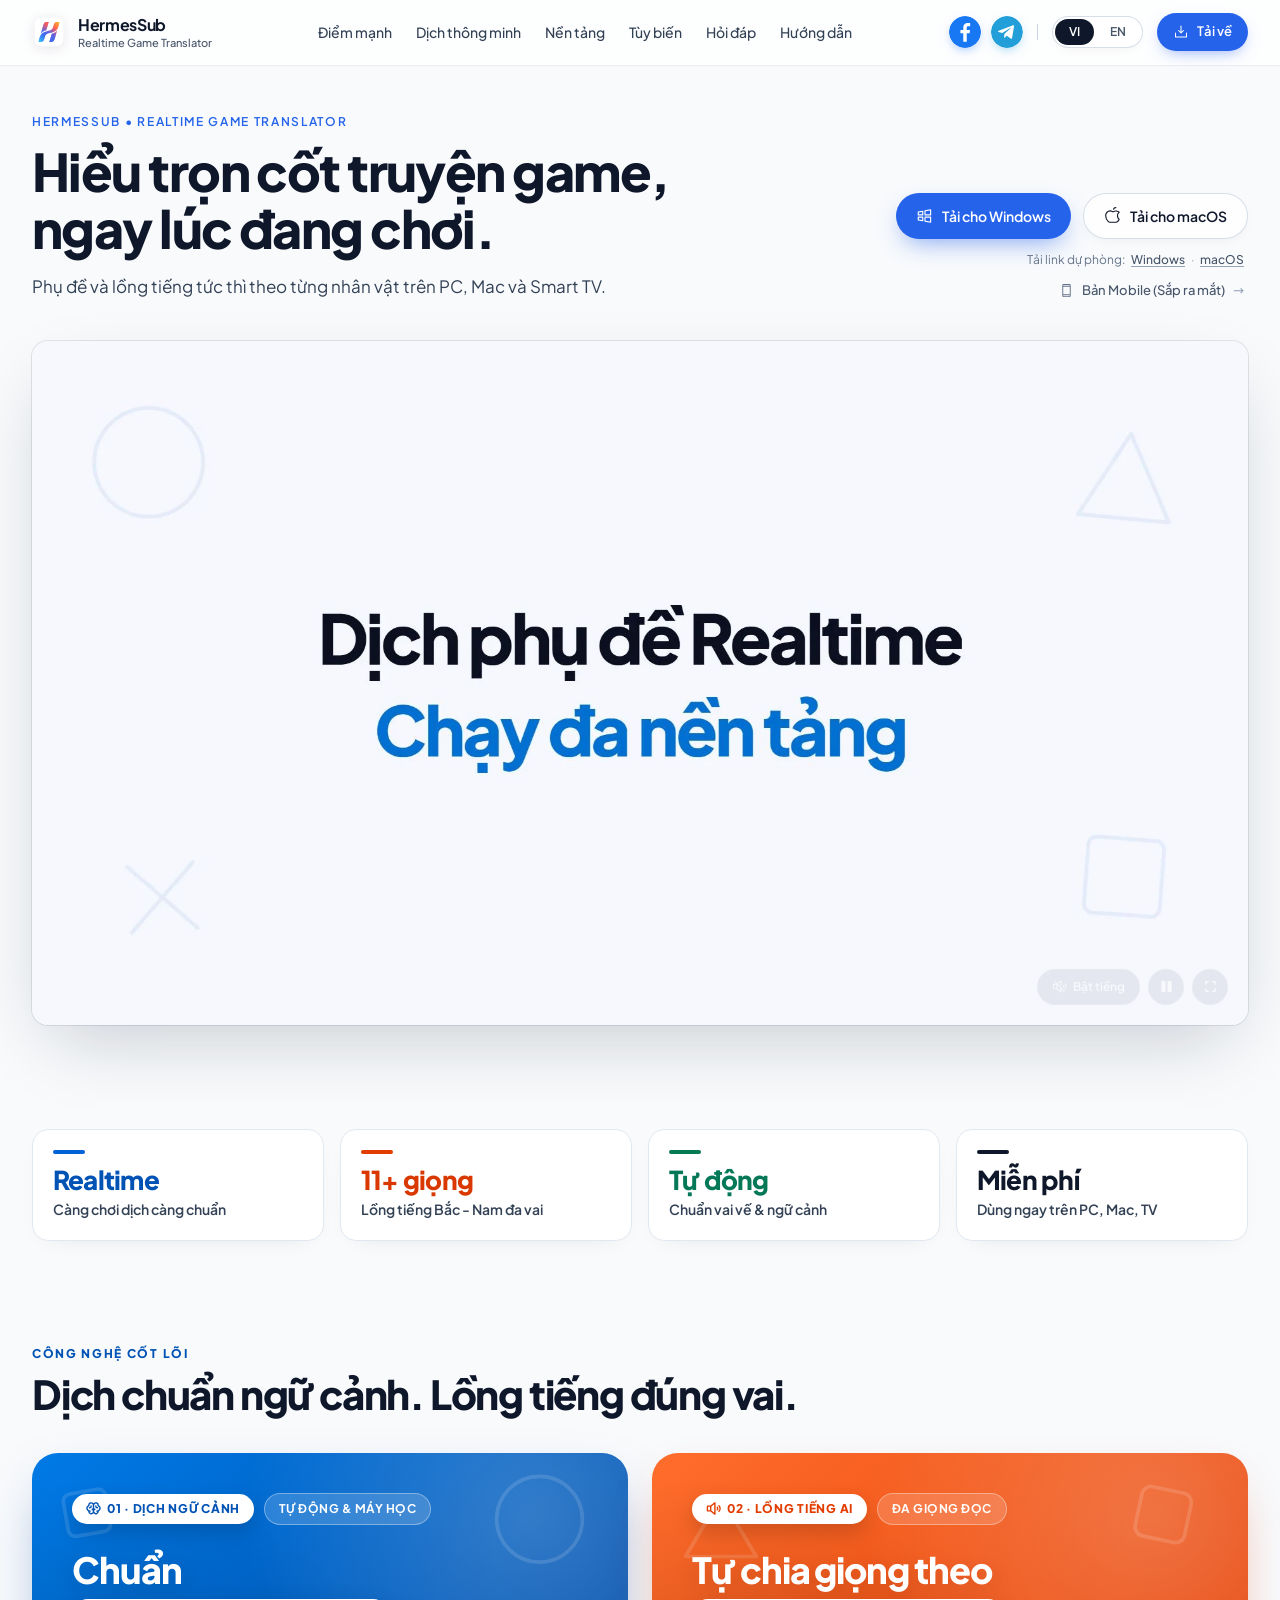
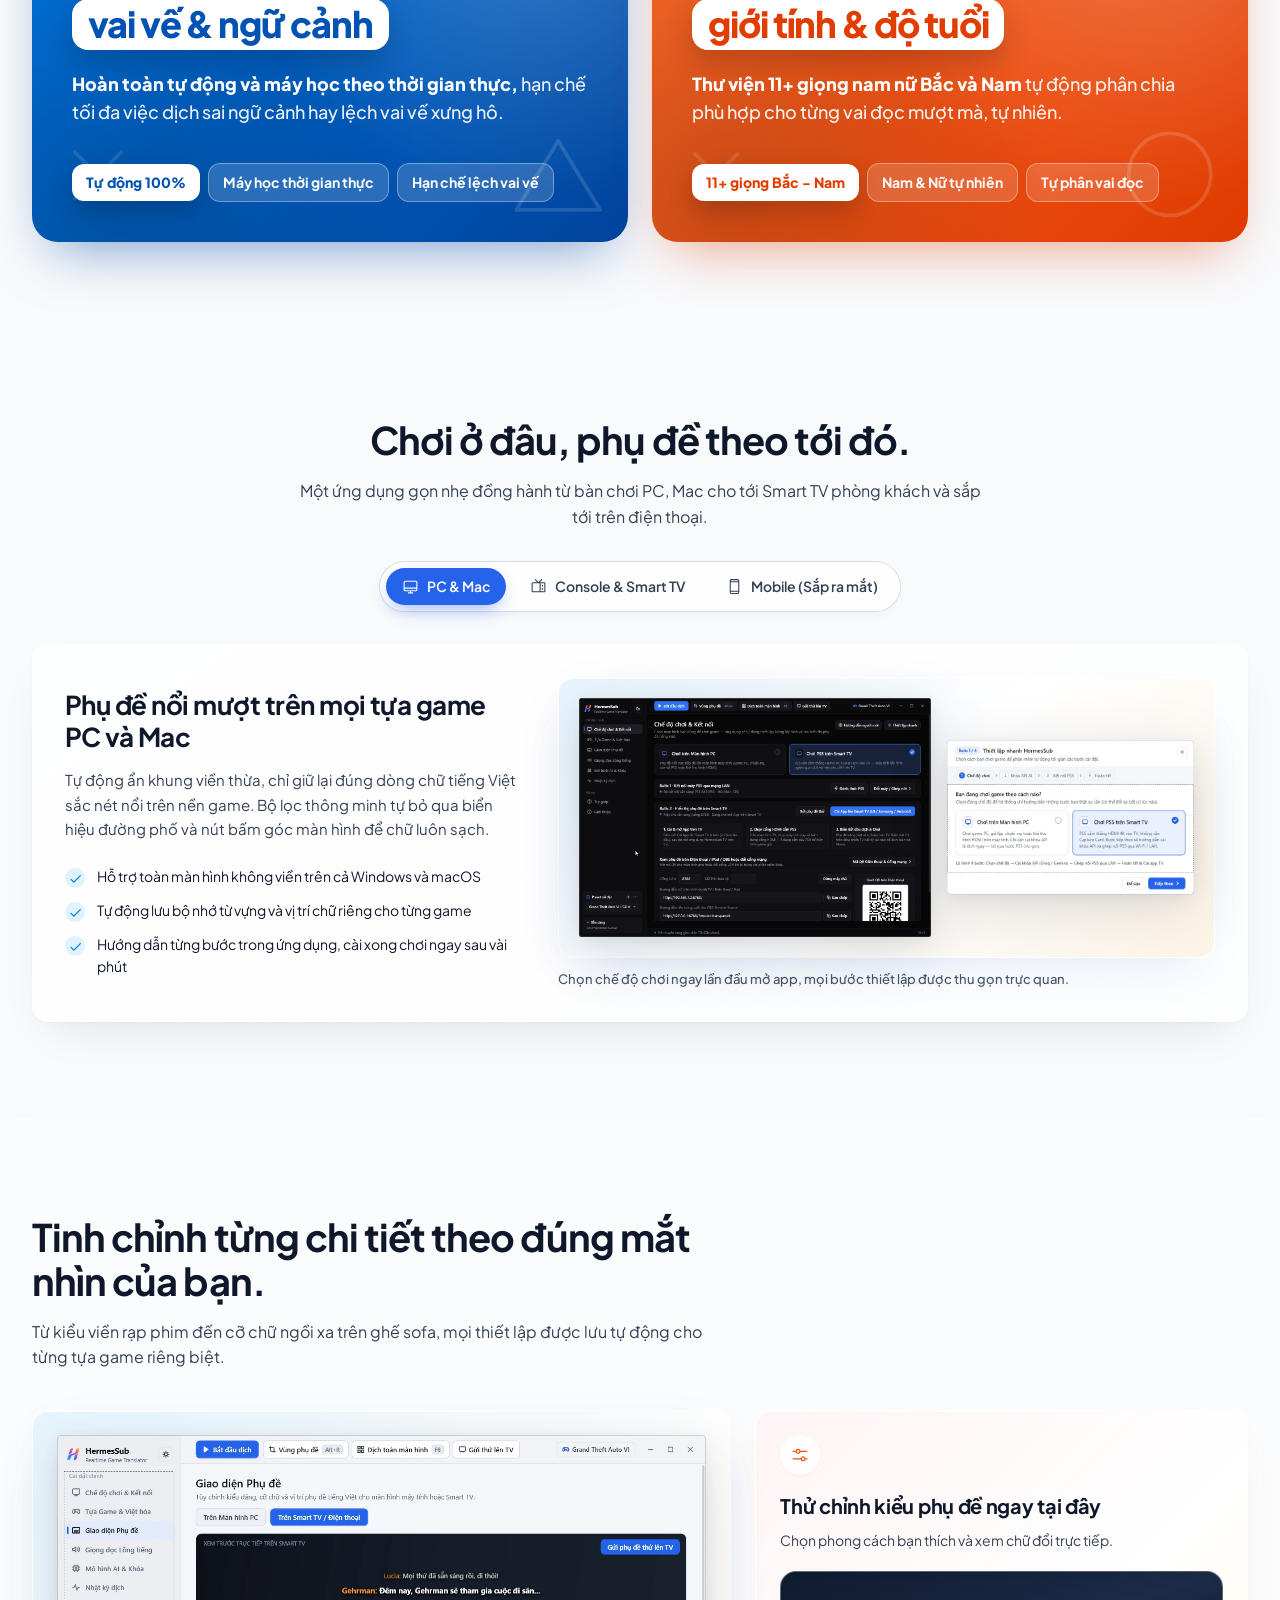
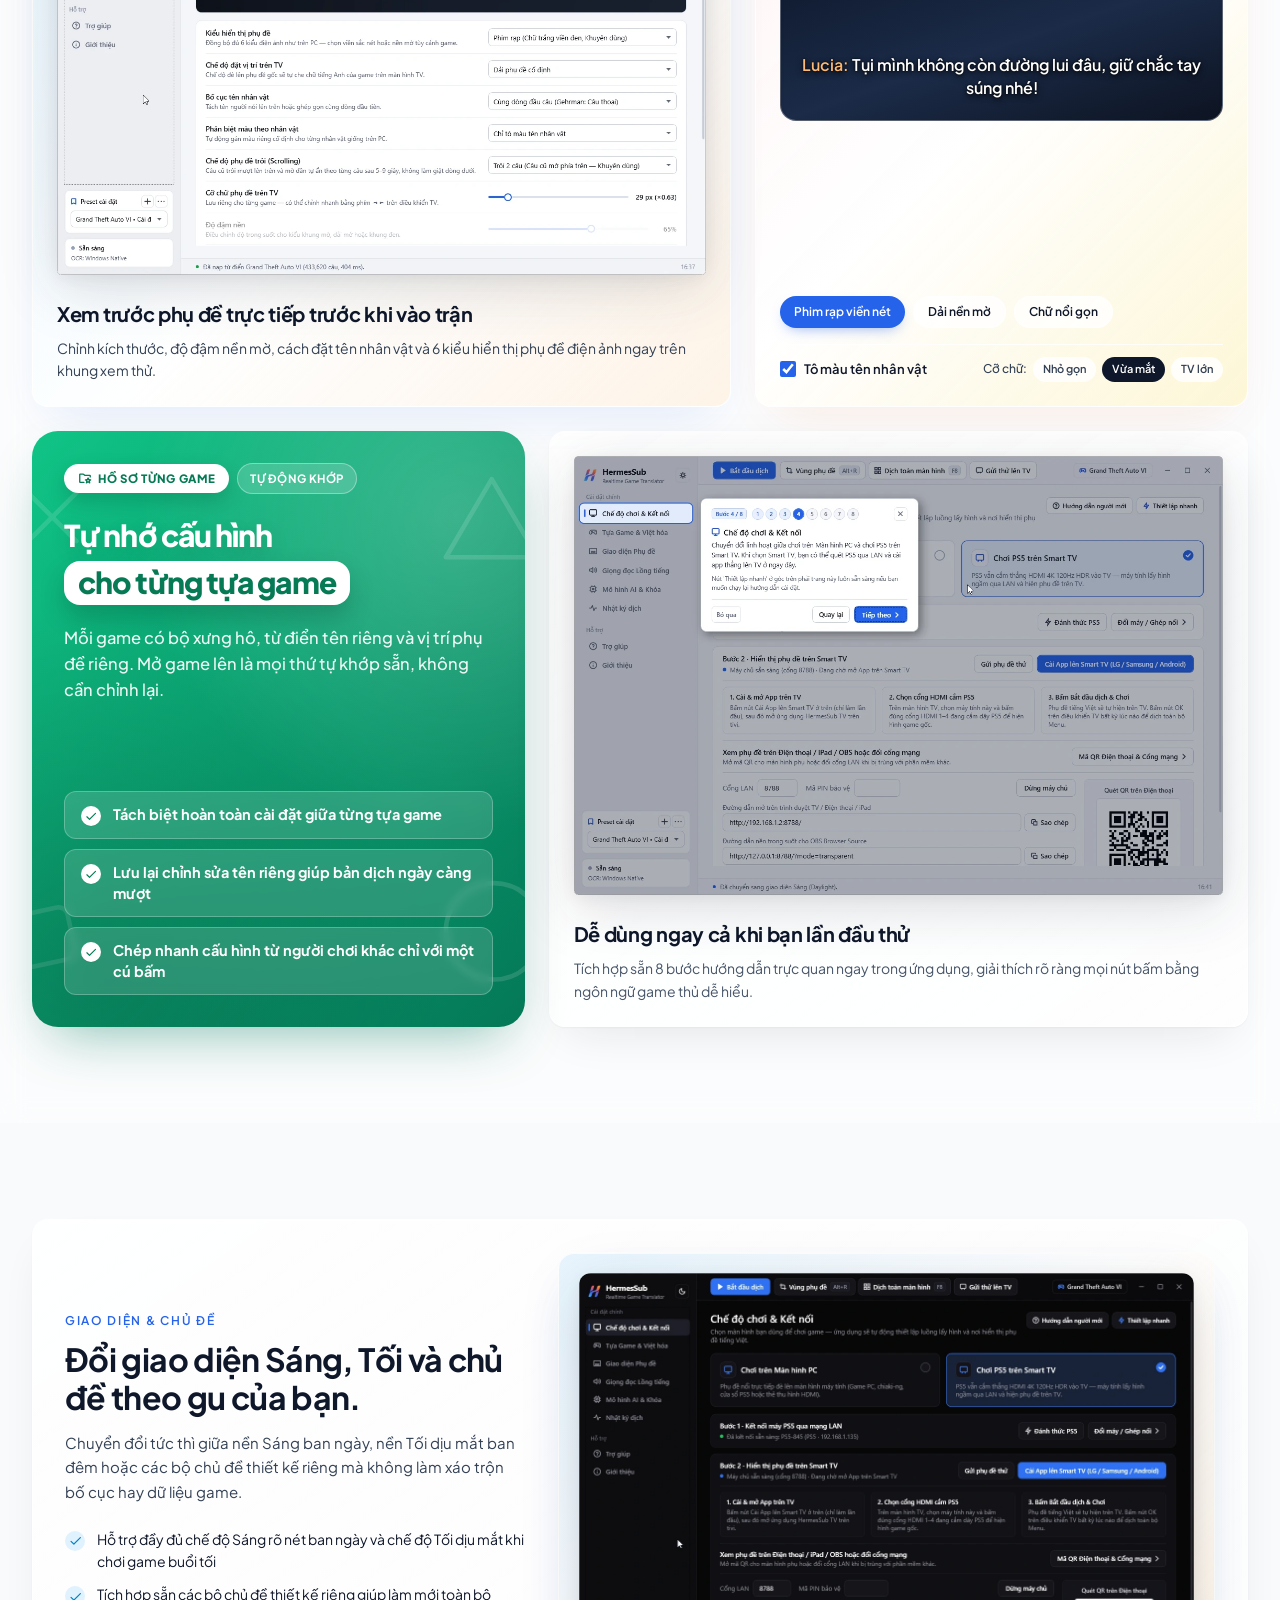
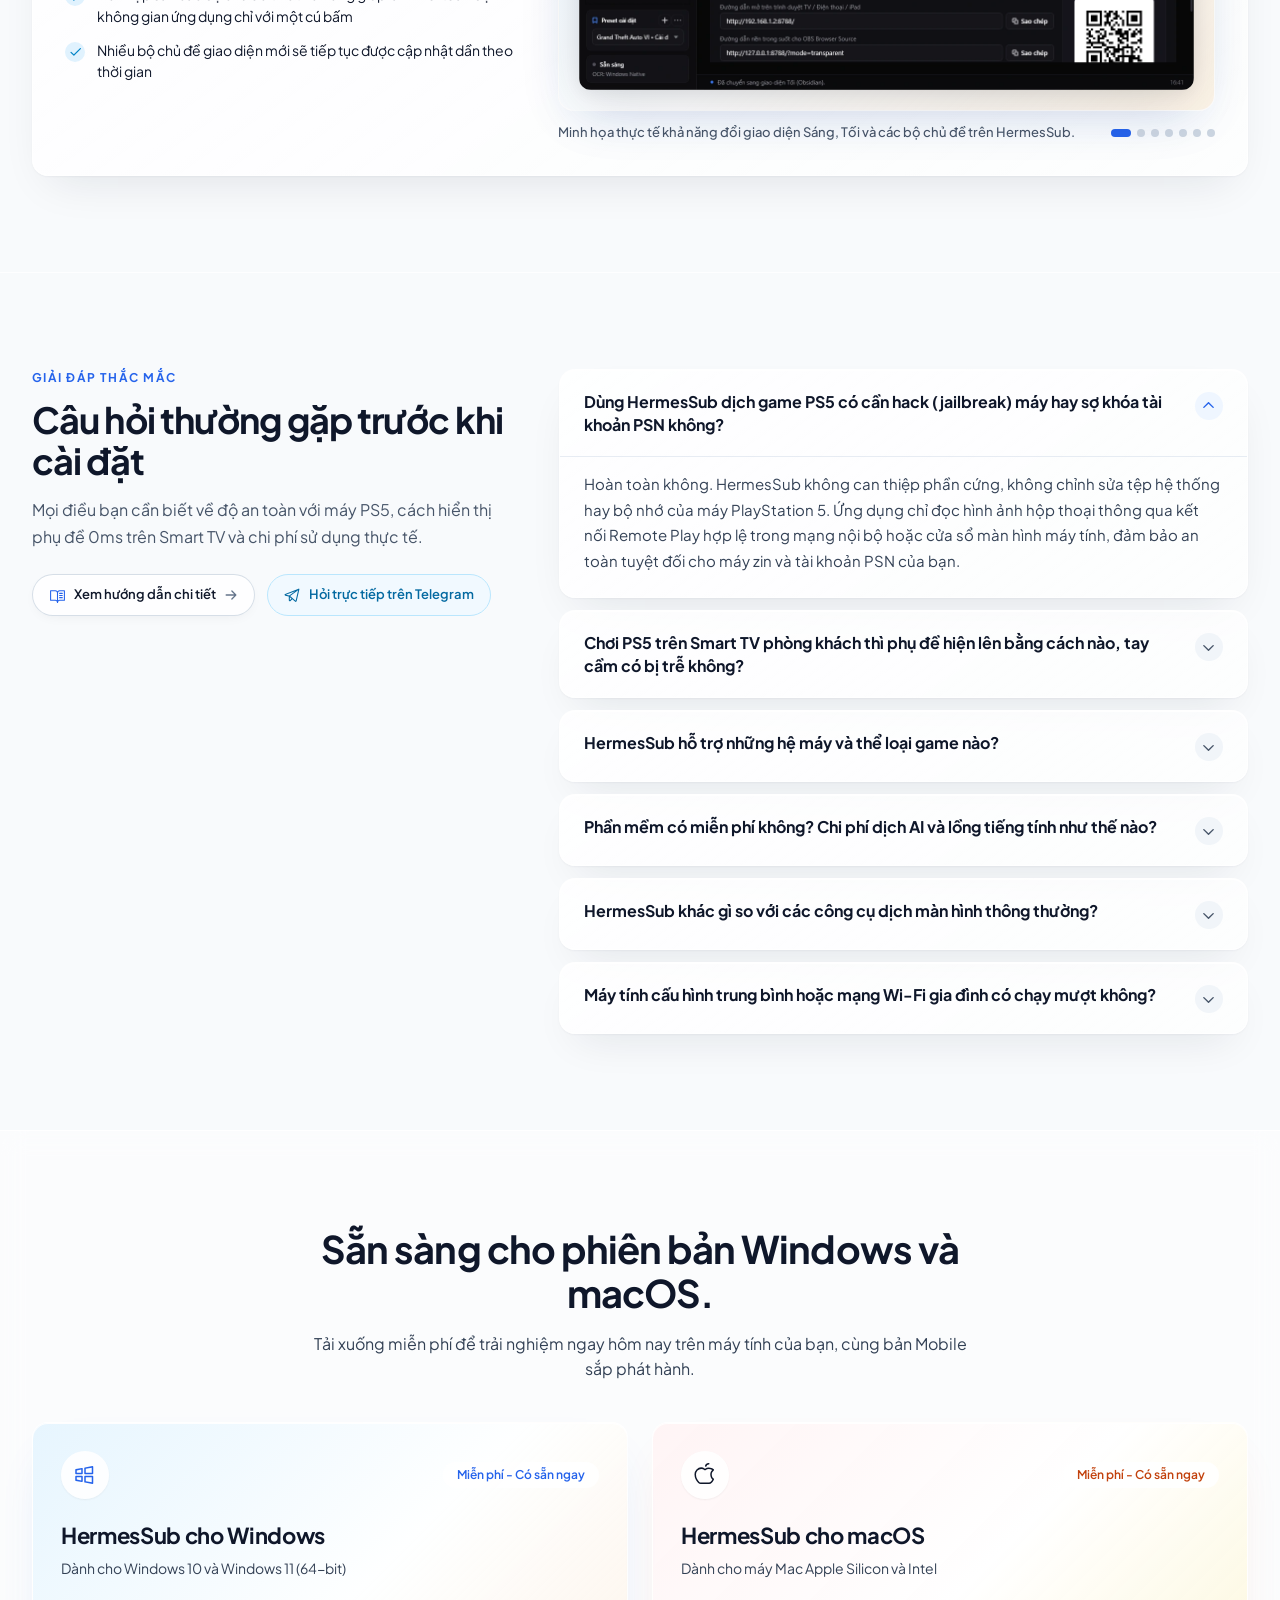
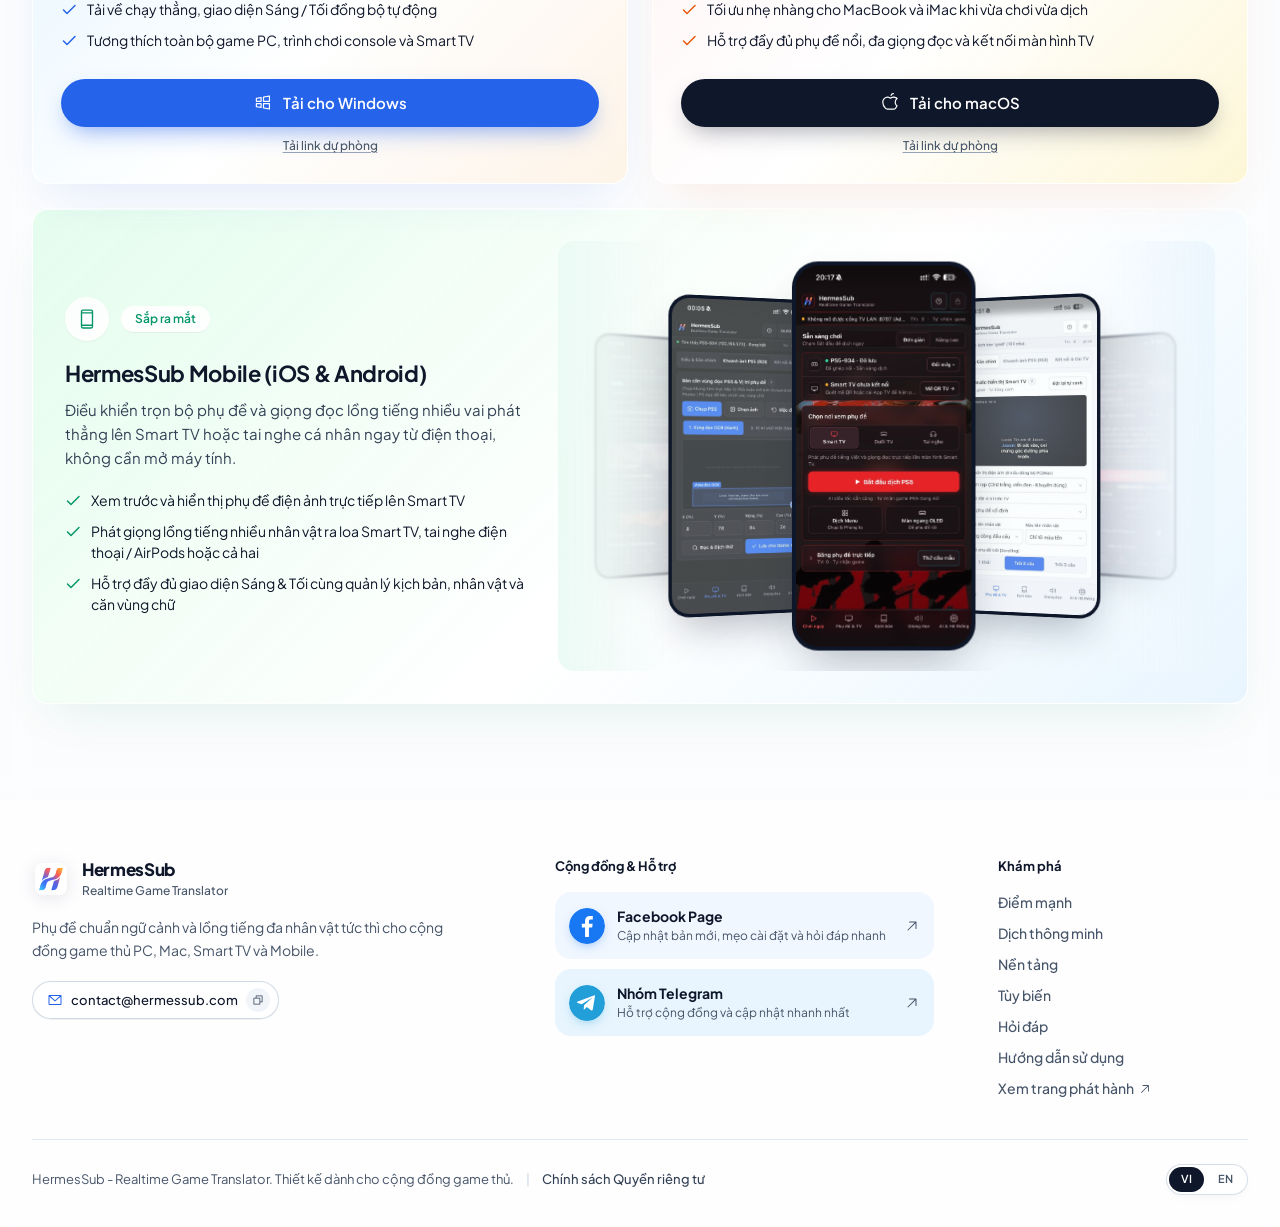
==== commit 63dd5692: "chore(ui): remove GitHub/Cloudflare labels from backup download links" ====
--- a/en/index.html
+++ b/en/index.html
@@ -28,11 +28,11 @@
     <meta name="twitter:image" content="https://hermessub.com/images/app_icon_light.png" />
     <script id="hermessub-jsonld" type="application/ld+json">{"@context":"https://schema.org","@graph":[{"@type":"Organization","@id":"https://hermessub.com/#organization","name":"HermesSub","url":"https://hermessub.com/","logo":{"@type":"ImageObject","url":"https://hermessub.com/images/app_icon_light.png","width":512,"height":512},"email":"contact@hermessub.com","sameAs":["https://github.com/HermesSub/hermessub.github.io","https://www.facebook.com/hermessub","https://t.me/hermessub_com"]},{"@type":"WebSite","@id":"https://hermessub.com/#website","url":"https://hermessub.com/","name":"HermesSub","alternateName":"HermesSub - Realtime Game Translator","inLanguage":["vi","en"],"publisher":{"@id":"https://hermessub.com/#organization"}},{"@type":"SoftwareApplication","@id":"https://hermessub.com/#software","name":"HermesSub","applicationCategory":"GameApplication","applicationSubCategory":"Real-Time Game Subtitle Translator & AI Voice Dubbing","operatingSystem":"Windows 10, Windows 11, macOS (Apple Silicon), Android TV, LG webOS, Samsung Tizen, iOS","softwareVersion":"1.0.4","inLanguage":"en","url":"https://hermessub.com/en/","description":"Translate story games live on screen with character-aware subtitles and multi-voice AI dubbing across Windows, macOS, PS5, and Smart TV. Free download.","downloadUrl":["https://github.com/HermesSub/hermessub.github.io/releases/download/v1.0.4/HermesSub-win-x64.zip","https://github.com/HermesSub/hermessub.github.io/releases/download/v1.0.4/HermesSub-osx-arm64.zip"],"screenshot":"https://hermessub.com/screenshots/subtitle-studio-light.webp","image":"https://hermessub.com/images/app_icon_light.png","offers":{"@type":"Offer","price":"0","priceCurrency":"USD"},"publisher":{"@id":"https://hermessub.com/#organization"}},{"@type":"VideoObject","@id":"https://hermessub.com/en/#promo-video","name":"HermesSub - Real-Time Game Subtitle Translation & AI Voice Dubbing Demo","description":"Watch HermesSub translate in-game dialogue with character-accurate tone and multi-character voice acting live across PC, Mac, PS5, and Smart TV.","thumbnailUrl":["https://hermessub.com/videos/hermessub-promo-poster.webp"],"uploadDate":"2026-11-25T00:00:00+07:00","duration":"PT1M10S","contentUrl":"https://media.hermessub.com/Videos/hermessub-promo.mp4?v=2","embedUrl":"https://hermessub.com/en/","inLanguage":"en","publisher":{"@id":"https://hermessub.com/#organization"}},{"@type":"FAQPage","@id":"https://hermessub.com/en/#faq","inLanguage":"en","mainEntity":[{"@type":"Question","name":"Does HermesSub require a jailbroken PS5, or can it risk a PSN account ban?","acceptedAnswer":{"@type":"Answer","text":"No jailbreak or console modification is ever required. HermesSub never alters game files, firmware, or console memory. It reads on-screen dialogue through official Remote Play over your home network or a desktop video window, keeping your stock PS5 and PlayStation Network account completely safe."}},{"@type":"Question","name":"How do live subtitles appear on a living-room Smart TV without adding controller lag?","acceptedAnswer":{"@type":"Answer","text":"Your DualSense controller stays paired directly to your PS5 on your primary PSN account over native HDMI with 0ms input latency. HermesSub quietly reads dialogue in the background via a secondary PSN session and renders crisp cinema subtitles natively on your LG webOS, Samsung Tizen, or Android TV."}},{"@type":"Question","name":"Which platforms, consoles, and game genres does HermesSub support?","acceptedAnswer":{"@type":"Answer","text":"HermesSub runs on Windows 10/11 PCs, Apple Silicon Macs, Windows gaming handhelds, and PlayStation 5 (via Remote Play, chiaki-ng, or HDMI capture cards), outputting overlays on desktop monitors or Smart TVs. It works with any story-driven RPG, action-adventure, visual novel, or indie title."}},{"@type":"Question","name":"Is HermesSub free to download, and how do AI translation costs work?","acceptedAnswer":{"@type":"Answer","text":"HermesSub is free to download and use. Pre-built community game dictionaries and offline voice models run locally at zero cost. For live AI translation of brand-new lines, you can use free translation engines or plug in your own Gemini, DeepSeek, Groq, or OpenAI API key with full control over usage."}},{"@type":"Question","name":"How is HermesSub different from generic screen OCR translators?","acceptedAnswer":{"@type":"Answer","text":"Generic screen translators translate isolated lines out of context, breaking character tone, relationships, and lore terminology. HermesSub tracks ongoing story context, locks per-character relationship tone and glossaries, and assigns distinct AI voices to individual speakers."}},{"@type":"Question","name":"Will HermesSub slow down my PC or require high internet bandwidth?","acceptedAnswer":{"@type":"Answer","text":"No. HermesSub is natively engineered to run alongside demanding games with minimal CPU and GPU overhead. Local PS5 video reading and Smart TV subtitle delivery stay inside your home Wi-Fi or LAN without routing video frames through external servers."}}]}]}</script>
     <!--seo-head-end-->
-    <script type="module" crossorigin src="/assets/index-8qbX5yvm.js"></script>
+    <script type="module" crossorigin src="/assets/index-B6rwbQ5m.js"></script>
     <link rel="stylesheet" crossorigin href="/assets/index-DTQ3VM3i.css">
   </head>
   <body class="bg-[#F8FAFC] text-[#0F172A] antialiased selection:bg-[#2563EB]/15 selection:text-[#0F172A]">
-    <div id="root"><link rel="preload" as="image" href="/images/hermessub-logo-light.svg"/><link rel="preload" as="image" href="/images/social-facebook.svg"/><link rel="preload" as="image" href="/images/social-telegram.svg"/><link rel="preload" as="image" href="/screenshots/theme-obsidian.webp"/><link rel="preload" as="image" href="/screenshots/mobile-play-akira.webp"/><link rel="preload" as="image" href="/screenshots/mobile-tv-subtitles.jpg"/><link rel="preload" as="image" href="/screenshots/mobile-scripts-gta6.webp"/><link rel="preload" as="image" href="/screenshots/mobile-tv-voice.jpg"/><link rel="preload" as="image" href="/screenshots/mobile-themes-cyberpunk.webp"/><link rel="preload" as="image" href="/screenshots/mobile-roi-dark.webp"/><div class="relative min-h-[100dvh] text-[#0F172A]"><div aria-hidden="true" class="pastel-ambient-canvas pointer-events-none fixed inset-0 -z-10"></div><header class="sticky top-0 z-40 border-b border-white/80 bg-white/75 shadow-[0_1px_0_rgba(15,23,42,0.06)] backdrop-blur-xl"><nav aria-label="Primary Navigation" class="mx-auto flex h-16 max-w-[1320px] items-center justify-between gap-2 px-4 sm:gap-4 md:px-8"><a href="#" class="flex shrink-0 items-center gap-2.5 rounded-2xl py-1 pr-1 transition-opacity hover:opacity-90 sm:gap-3 sm:pr-2"><img src="/images/hermessub-logo-light.svg" alt="HermesSub" width="32" height="32" class="h-8 w-8 shrink-0 object-contain drop-shadow-[0_2px_6px_rgba(15,23,42,0.1)] sm:h-[34px] sm:w-[34px]"/><div class="flex flex-col leading-none"><span class="text-[15px] font-bold tracking-[-0.02em] text-[#0F172A] sm:text-[16px]">HermesSub</span><span class="mt-1 hidden text-[11px] font-medium text-[#475569] sm:block">Realtime Game Translator</span></div></a><ul class="hidden items-center gap-5 xl:gap-6 lg:flex"><li><a href="#highlights" class="whitespace-nowrap text-[14px] font-medium text-[#334155] transition-colors hover:text-[#2563EB]">Strengths</a></li><li><a href="#intelligence" class="whitespace-nowrap text-[14px] font-medium text-[#334155] transition-colors hover:text-[#2563EB]">Smart Context</a></li><li><a href="#platforms" class="whitespace-nowrap text-[14px] font-medium text-[#334155] transition-colors hover:text-[#2563EB]">Platforms</a></li><li><a href="#customize" class="whitespace-nowrap text-[14px] font-medium text-[#334155] transition-colors hover:text-[#2563EB]">Customize</a></li><li><a href="#faq" class="whitespace-nowrap text-[14px] font-medium text-[#334155] transition-colors hover:text-[#2563EB]">FAQ</a></li><li><a href="/en/guides/" class="whitespace-nowrap text-[14px] transition-colors hover:text-[#2563EB] font-medium text-[#334155]">Guides</a></li></ul><div class="flex shrink-0 items-center gap-3 sm:gap-3.5"><div class="flex items-center gap-2.5 sm:gap-2.5"><a href="https://www.facebook.com/hermessub" target="_blank" rel="noopener noreferrer" aria-label="HermesSub Facebook Page" title="Facebook Page" class="inline-flex h-7 w-7 items-center justify-center rounded-full shadow-[0_4px_12px_-4px_rgba(24,119,242,0.55)] transition-transform hover:scale-108 active:scale-95 sm:h-8 sm:w-8"><img src="/images/social-facebook.svg" alt="Facebook" width="32" height="32" class="h-7 w-7 rounded-full sm:h-8 sm:w-8"/></a><a href="https://t.me/hermessub_com" target="_blank" rel="noopener noreferrer" aria-label="HermesSub Telegram Community" title="Telegram Group" class="inline-flex h-7 w-7 items-center justify-center rounded-full shadow-[0_4px_12px_-4px_rgba(34,158,217,0.55)] transition-transform hover:scale-108 active:scale-95 sm:h-8 sm:w-8"><img src="/images/social-telegram.svg" alt="Telegram" width="32" height="32" class="h-7 w-7 rounded-full sm:h-8 sm:w-8"/></a></div><span aria-hidden="true" class="hidden h-4 w-px bg-[#CBD5E1] sm:inline-block"></span><div role="group" aria-label="Language switcher" class="glass-pill flex items-center gap-0.5 rounded-full p-0.5"><a href="/" hrefLang="vi" class="rounded-full px-3 py-1 text-[11px] font-semibold transition-colors sm:px-3.5 sm:text-[12px] text-[#475569] hover:text-[#0F172A]">VI</a><a href="/en/" hrefLang="en" aria-current="true" class="rounded-full px-3 py-1 text-[11px] font-semibold transition-colors sm:px-3.5 sm:text-[12px] bg-[#0F172A] text-[#FFFFFF]">EN</a></div><a href="#download" class="hidden min-h-[38px] items-center gap-2 whitespace-nowrap rounded-full bg-[#2563EB] px-4 py-2 text-[13px] font-semibold text-[#FFFFFF] shadow-[0_6px_16px_-6px_rgba(37,99,235,0.55)] transition-all hover:bg-[#1D4ED8] active:scale-[0.98] sm:inline-flex"><svg xmlns="http://www.w3.org/2000/svg" width="16" height="16" fill="currentColor" viewBox="0 0 256 256" aria-hidden="true"><path d="M224,144v64a8,8,0,0,1-8,8H40a8,8,0,0,1-8-8V144a8,8,0,0,1,16,0v56H208V144a8,8,0,0,1,16,0Zm-101.66,5.66a8,8,0,0,0,11.32,0l40-40a8,8,0,0,0-11.32-11.32L136,124.69V32a8,8,0,0,0-16,0v92.69L93.66,98.34a8,8,0,0,0-11.32,11.32Z"></path></svg><span>Download</span></a><button type="button" aria-label="Open navigation menu" aria-expanded="false" class="glass-pill inline-flex h-8 w-8 items-center justify-center rounded-full text-[#0F172A] transition-colors hover:bg-white sm:h-9 sm:w-9 lg:hidden"><svg xmlns="http://www.w3.org/2000/svg" width="17" height="17" fill="currentColor" viewBox="0 0 256 256" aria-hidden="true"><path d="M224,128a8,8,0,0,1-8,8H40a8,8,0,0,1,0-16H216A8,8,0,0,1,224,128ZM40,72H216a8,8,0,0,0,0-16H40a8,8,0,0,0,0,16ZM216,184H40a8,8,0,0,0,0,16H216a8,8,0,0,0,0-16Z"></path></svg></button></div></nav></header><main id="main-content"><section class="pt-8 pb-14 md:pt-12 md:pb-20"><div class="mx-auto max-w-[1320px] px-5 md:px-8"><div class="grid grid-cols-1 items-end gap-7 lg:grid-cols-12"><div class="lg:col-span-6 xl:col-span-7"><p class="text-[12px] font-semibold tracking-[0.14em] text-[#2563EB] uppercase">HERMESSUB • REALTIME GAME TRANSLATOR</p><h1 class="mt-3 text-[28px] leading-[1.1] font-extrabold tracking-[-0.03em] text-[#0F172A] sm:text-[40px] lg:text-[46px] xl:text-[52px]">Play any game in your language,<br/>live on screen.</h1><p class="mt-4 max-w-[54ch] text-[15px] leading-[1.6] text-[#334155] sm:text-[17px]">Instant story subtitles and character-matched voices on PC, Mac, and your living-room TV.</p></div><div class="flex flex-col items-start gap-3 lg:col-span-6 lg:items-end xl:col-span-5"><div class="flex w-full flex-col gap-3 sm:w-auto sm:flex-row sm:flex-nowrap sm:items-center lg:justify-end"><a href="https://github.com/HermesSub/hermessub.github.io/releases/download/v1.0.4/HermesSub-win-x64.zip" target="_blank" rel="noopener noreferrer" class="inline-flex min-h-[46px] items-center justify-center gap-2 whitespace-nowrap rounded-full bg-[#2563EB] px-5 py-2.5 text-[14px] font-semibold text-[#FFFFFF] shadow-[0_10px_24px_-8px_rgba(37,99,235,0.58)] transition-all hover:bg-[#1D4ED8] active:scale-[0.98]"><svg xmlns="http://www.w3.org/2000/svg" width="18" height="18" fill="currentColor" viewBox="0 0 256 256" aria-hidden="true"><path d="M208,136H128a8,8,0,0,0-8,8v57.45a8,8,0,0,0,6.57,7.88l80,14.54A7.61,7.61,0,0,0,208,224a8,8,0,0,0,8-8V144A8,8,0,0,0,208,136Zm-8,70.41-64-11.63V152h64ZM96,136H32a8,8,0,0,0-8,8v40a8,8,0,0,0,6.57,7.87l64,11.64a8.54,8.54,0,0,0,1.43.13,8,8,0,0,0,8-8V144A8,8,0,0,0,96,136Zm-8,50.05-48-8.73V152H88ZM213.13,33.86a8,8,0,0,0-6.56-1.73l-80,14.55A8,8,0,0,0,120,54.55V112a8,8,0,0,0,8,8h80a8,8,0,0,0,8-8V40A8,8,0,0,0,213.13,33.86ZM200,104H136V61.22l64-11.63ZM101.13,54.22a8,8,0,0,0-6.56-1.73l-64,11.64A8,8,0,0,0,24,72v40a8,8,0,0,0,8,8H96a8,8,0,0,0,8-8V60.36A8,8,0,0,0,101.13,54.22ZM88,104H40V78.68L88,70Z"></path></svg><span>Download for Windows</span></a><a href="https://github.com/HermesSub/hermessub.github.io/releases/download/v1.0.4/HermesSub-osx-arm64.zip" target="_blank" rel="noopener noreferrer" class="glass-pill inline-flex min-h-[46px] items-center justify-center gap-2 whitespace-nowrap rounded-full px-5 py-2.5 text-[14px] font-semibold text-[#0F172A] transition-all hover:bg-white active:scale-[0.98]"><svg xmlns="http://www.w3.org/2000/svg" width="18" height="18" fill="currentColor" viewBox="0 0 256 256" aria-hidden="true"><path d="M223.3,169.59a8.07,8.07,0,0,0-2.8-3.4C203.53,154.53,200,134.64,200,120c0-17.67,13.47-33.06,21.5-40.67a8,8,0,0,0,0-11.62C208.82,55.74,187.82,48,168,48a72.2,72.2,0,0,0-40,12.13,71.56,71.56,0,0,0-90.71,9.09A74.63,74.63,0,0,0,16,123.4a127.06,127.06,0,0,0,40.14,89.73A39.8,39.8,0,0,0,83.59,224h87.68a39.84,39.84,0,0,0,29.12-12.57,125,125,0,0,0,17.82-24.6C225.23,174,224.33,172,223.3,169.59Zm-34.63,30.94a23.76,23.76,0,0,1-17.4,7.47H83.59a23.82,23.82,0,0,1-16.44-6.51A111.14,111.14,0,0,1,32,123,58.5,58.5,0,0,1,48.65,80.47,54.81,54.81,0,0,1,88,64h.78A55.45,55.45,0,0,1,123,76.28a8,8,0,0,0,10,0A55.44,55.44,0,0,1,168,64a70.64,70.64,0,0,1,36,10.35c-13,14.52-20,30.47-20,45.65,0,23.77,7.64,42.73,22.18,55.3A105.82,105.82,0,0,1,188.67,200.53ZM128.23,30A40,40,0,0,1,167,0h1a8,8,0,0,1,0,16h-1a24,24,0,0,0-23.24,18,8,8,0,1,1-15.5-4Z"></path></svg><span>Download for macOS</span></a></div><p class="flex flex-wrap items-center gap-x-1.5 px-1 text-[12px] text-[#64748B] lg:justify-end"><span>Direct mirror (if GitHub is blocked):</span><a href="https://media.hermessub.com/Releases/v1.0.4/HermesSub-win-x64.zip" target="_blank" rel="noopener noreferrer" class="font-medium text-[#475569] underline decoration-[#94A3B8] underline-offset-2 transition-colors hover:text-[#2563EB] hover:decoration-[#2563EB]">Windows</a><span aria-hidden="true" class="text-[#94A3B8]">·</span><a href="https://media.hermessub.com/Releases/v1.0.4/HermesSub-osx-arm64.zip" target="_blank" rel="noopener noreferrer" class="font-medium text-[#475569] underline decoration-[#94A3B8] underline-offset-2 transition-colors hover:text-[#0F172A] hover:decoration-[#0F172A]">macOS</a></p><a href="#download" class="group inline-flex items-center gap-2 px-1 text-[13px] font-medium text-[#475569] transition-colors hover:text-[#2563EB]"><svg xmlns="http://www.w3.org/2000/svg" width="15" height="15" fill="currentColor" viewBox="0 0 256 256" class="text-[#64748B] transition-colors group-hover:text-[#2563EB]" aria-hidden="true"><path d="M176,16H80A24,24,0,0,0,56,40V216a24,24,0,0,0,24,24h96a24,24,0,0,0,24-24V40A24,24,0,0,0,176,16ZM72,64H184V192H72Zm8-32h96a8,8,0,0,1,8,8v8H72V40A8,8,0,0,1,80,32Zm96,192H80a8,8,0,0,1-8-8v-8H184v8A8,8,0,0,1,176,224Z"></path></svg><span>Mobile (Coming Soon)</span><span aria-hidden="true" class="text-[#94A3B8] transition-transform group-hover:translate-x-0.5 group-hover:text-[#2563EB]">→</span></a></div></div><div class="mt-8 aspect-video w-full md:mt-10"><div class="group relative h-full w-full overflow-hidden rounded-2xl bg-[#F6F8FC] shadow-[0_28px_72px_-20px_rgba(15,23,42,0.22)] ring-1 ring-[#0F172A]/10"><div class="relative flex h-full w-full items-center justify-center"><video poster="/videos/hermessub-promo-poster.webp" autoPlay="" loop="" muted="" playsInline="" preload="metadata" class="h-full w-full cursor-pointer bg-[#F6F8FC] object-cover"><source src="https://media.hermessub.com/Videos/hermessub-promo-av1.mp4" type="video/mp4; codecs=&quot;av01.0.08M.08, mp4a.40.2&quot;"/><source src="https://media.hermessub.com/Videos/hermessub-promo.mp4?v=2" type="video/mp4"/></video><div data-controls-visible="false" class="pointer-events-none absolute z-10 flex items-center transition-opacity duration-300 right-2 bottom-2 gap-1.5 sm:right-5 sm:bottom-5 sm:gap-2 opacity-30"><button type="button" aria-label="Unmute" class="pointer-events-auto inline-flex h-7 w-7 sm:h-9 sm:w-auto items-center justify-center sm:gap-1.5 rounded-full border sm:px-3.5 text-[12px] font-semibold transition-all duration-300 active:scale-95 border-white/15 bg-[#0F172A]/24 text-[#FFFFFF]/90 backdrop-blur-[3px] hover:bg-[#0F172A]/72"><svg xmlns="http://www.w3.org/2000/svg" width="14" height="14" fill="currentColor" viewBox="0 0 256 256" class="sm:h-[15px] sm:w-[15px]" aria-hidden="true"><path d="M53.92,34.62A8,8,0,1,0,42.08,45.38L73.55,80H32A16,16,0,0,0,16,96v64a16,16,0,0,0,16,16H77.25l69.84,54.31A8,8,0,0,0,160,224V175.09l42.08,46.29a8,8,0,1,0,11.84-10.76ZM32,96H72v64H32ZM144,207.64,88,164.09V95.89l56,61.6Zm42-63.77a24,24,0,0,0,0-31.72,8,8,0,1,1,12-10.57,40,40,0,0,1,0,52.88,8,8,0,0,1-12-10.59Zm-80.16-76a8,8,0,0,1,1.4-11.23l39.85-31A8,8,0,0,1,160,32v74.83a8,8,0,0,1-16,0V48.36l-26.94,21A8,8,0,0,1,105.84,67.91ZM248,128a79.9,79.9,0,0,1-20.37,53.34,8,8,0,0,1-11.92-10.67,64,64,0,0,0,0-85.33,8,8,0,1,1,11.92-10.67A79.83,79.83,0,0,1,248,128Z"></path></svg><span class="hidden sm:inline">Unmute</span></button><button type="button" aria-label="Pause" class="pointer-events-auto inline-flex h-7 w-7 sm:h-9 sm:w-9 items-center justify-center rounded-full border transition-all duration-300 active:scale-95 border-white/15 bg-[#0F172A]/24 text-[#FFFFFF]/90 backdrop-blur-[3px] hover:bg-[#0F172A]/72"><svg xmlns="http://www.w3.org/2000/svg" width="13" height="13" fill="currentColor" viewBox="0 0 256 256" class="sm:h-[15px] sm:w-[15px]" aria-hidden="true"><path d="M216,48V208a16,16,0,0,1-16,16H160a16,16,0,0,1-16-16V48a16,16,0,0,1,16-16h40A16,16,0,0,1,216,48ZM96,32H56A16,16,0,0,0,40,48V208a16,16,0,0,0,16,16H96a16,16,0,0,0,16-16V48A16,16,0,0,0,96,32Z"></path></svg></button><button type="button" aria-label="Fullscreen" class="pointer-events-auto inline-flex h-7 w-7 sm:h-9 sm:w-9 items-center justify-center rounded-full border transition-all duration-300 active:scale-95 border-white/15 bg-[#0F172A]/24 text-[#FFFFFF]/90 backdrop-blur-[3px] hover:bg-[#0F172A]/72"><svg xmlns="http://www.w3.org/2000/svg" width="14" height="14" fill="currentColor" viewBox="0 0 256 256" class="sm:h-[15px] sm:w-[15px]" aria-hidden="true"><path d="M220,48V88a12,12,0,0,1-24,0V60H168a12,12,0,0,1,0-24h40A12,12,0,0,1,220,48ZM88,196H60V168a12,12,0,0,0-24,0v40a12,12,0,0,0,12,12H88a12,12,0,0,0,0-24Zm120-40a12,12,0,0,0-12,12v28H168a12,12,0,0,0,0,24h40a12,12,0,0,0,12-12V168A12,12,0,0,0,208,156ZM88,36H48A12,12,0,0,0,36,48V88a12,12,0,0,0,24,0V60H88a12,12,0,0,0,0-24Z"></path></svg></button></div></div></div></div></div></section><section id="highlights" aria-label="Strengths" class="scroll-mt-20 py-4 md:py-6"><div class="mx-auto max-w-[1320px] px-4 sm:px-5 md:px-8"><div class="grid grid-cols-2 gap-3 lg:grid-cols-4 lg:gap-4"><div class="flex flex-col justify-between rounded-2xl border border-[#E2E8F0] bg-[#FFFFFF] p-4 shadow-[0_8px_24px_-16px_rgba(15,23,42,0.14)] sm:p-5"><span aria-hidden="true" class="h-1 w-8 rounded-full bg-[#0062D6]"></span><div class="mt-3"><p class="text-[21px] leading-[1.1] font-extrabold tracking-[-0.03em] sm:text-[26px] text-[#0052B4]">Real-time</p><p class="mt-1.5 text-[13px] leading-[1.4] font-semibold text-[#334155] sm:text-[14px]">Smarter the longer you play</p></div></div><div class="flex flex-col justify-between rounded-2xl border border-[#E2E8F0] bg-[#FFFFFF] p-4 shadow-[0_8px_24px_-16px_rgba(15,23,42,0.14)] sm:p-5"><span aria-hidden="true" class="h-1 w-8 rounded-full bg-[#E23D00]"></span><div class="mt-3"><p class="text-[21px] leading-[1.1] font-extrabold tracking-[-0.03em] sm:text-[26px] text-[#D93800]">11+ Voices</p><p class="mt-1.5 text-[13px] leading-[1.4] font-semibold text-[#334155] sm:text-[14px]">Auto gender &amp; age dubbing</p></div></div><div class="flex flex-col justify-between rounded-2xl border border-[#E2E8F0] bg-[#FFFFFF] p-4 shadow-[0_8px_24px_-16px_rgba(15,23,42,0.14)] sm:p-5"><span aria-hidden="true" class="h-1 w-8 rounded-full bg-[#057A55]"></span><div class="mt-3"><p class="text-[21px] leading-[1.1] font-extrabold tracking-[-0.03em] sm:text-[26px] text-[#047857]">Automatic</p><p class="mt-1.5 text-[13px] leading-[1.4] font-semibold text-[#334155] sm:text-[14px]">Role &amp; context accurate</p></div></div><div class="flex flex-col justify-between rounded-2xl border border-[#E2E8F0] bg-[#FFFFFF] p-4 shadow-[0_8px_24px_-16px_rgba(15,23,42,0.14)] sm:p-5"><span aria-hidden="true" class="h-1 w-8 rounded-full bg-[#0F172A]"></span><div class="mt-3"><p class="text-[21px] leading-[1.1] font-extrabold tracking-[-0.03em] sm:text-[26px] text-[#0F172A]">Free</p><p class="mt-1.5 text-[13px] leading-[1.4] font-semibold text-[#334155] sm:text-[14px]">Ready for PC, Mac &amp; TV</p></div></div></div></div></section><section id="intelligence" class="scroll-mt-20 py-14 md:py-20"><div class="mx-auto max-w-[1320px] px-4 sm:px-5 md:px-8"><div class="" style="opacity:0;transform:translateY(18px)"><div class="max-w-[980px]"><p class="text-[12px] font-extrabold tracking-[0.14em] text-[#0052B4] uppercase">CORE CAPABILITIES</p><h2 class="mt-2 text-[28px] leading-[1.15] font-extrabold tracking-[-0.03em] text-[#0F172A] sm:text-[36px] md:text-[40px]">Accurate context. Auto-matched voices.</h2></div></div><div class="mt-7 grid grid-cols-1 gap-5 md:mt-9 lg:grid-cols-2 lg:gap-6"><div class="h-full" style="opacity:0;transform:translateY(18px)"><article style="background:linear-gradient(135deg, #007AE6 0%, #00439C 100%);box-shadow:0 24px 56px -20px rgba(0, 67, 156, 0.52)" class="relative flex h-full flex-col justify-between overflow-hidden rounded-[26px] p-6 text-[#FFFFFF] sm:p-8 md:p-10"><svg aria-hidden="true" viewBox="0 0 640 420" fill="none" class="pointer-events-none absolute inset-0 h-full w-full opacity-[0.13]" preserveAspectRatio="xMidYMid slice"><circle cx="545" cy="72" r="46" stroke="#FFFFFF" stroke-width="4"></circle><polygon points="565,310 610,384 520,384" stroke="#FFFFFF" stroke-width="4" stroke-linejoin="round"></polygon><g stroke="#FFFFFF" stroke-width="4" stroke-linecap="round"><line x1="46" y1="322" x2="96" y2="372"></line><line x1="96" y1="322" x2="46" y2="372"></line></g><rect x="36" y="42" width="46" height="46" rx="8" transform="rotate(-10 59 65)" stroke="#FFFFFF" stroke-width="4"></rect></svg><div aria-hidden="true" style="background:radial-gradient(circle at 84% 16%, rgba(255,255,255,0.20) 0%, rgba(255,255,255,0) 48%), radial-gradient(circle at 12% 90%, rgba(0,0,0,0.16) 0%, rgba(0,0,0,0) 52%)" class="pointer-events-none absolute inset-0"></div><div class="relative z-10"><div class="flex flex-wrap items-center gap-2.5"><span style="color:#0052B4" class="inline-flex items-center gap-1.5 rounded-full bg-[#FFFFFF] px-3.5 py-1.5 text-[12px] font-extrabold tracking-[0.06em] uppercase shadow-[0_8px_20px_rgba(0,0,0,0.16)]"><svg xmlns="http://www.w3.org/2000/svg" width="15" height="15" fill="currentColor" viewBox="0 0 256 256" aria-hidden="true"><path d="M252,124a60.14,60.14,0,0,0-32-53.08,52,52,0,0,0-92-32.11A52,52,0,0,0,36,70.92a60,60,0,0,0,0,106.14,52,52,0,0,0,92,32.13,52,52,0,0,0,92-32.13A60.05,60.05,0,0,0,252,124ZM88,204a28,28,0,0,1-26.85-20.07c1,0,1.89.07,2.85.07h8a12,12,0,0,0,0-24H64A36,36,0,0,1,52,90.05a12,12,0,0,0,8-11.32V72a28,28,0,0,1,56,0v60.18a51.61,51.61,0,0,0-7.2-3.85,12,12,0,1,0-9.6,22A28,28,0,0,1,88,204Zm104-44h-8a12,12,0,0,0,0,24h8c1,0,1.9,0,2.85-.07a28,28,0,1,1-38-33.61,12,12,0,1,0-9.6-22,51.61,51.61,0,0,0-7.2,3.85V72a28,28,0,0,1,56,0v6.73a12,12,0,0,0,8,11.32,36,36,0,0,1-12,70Zm16-44a12,12,0,0,1-12,12,40,40,0,0,1-40-40V84a12,12,0,0,1,24,0v4a16,16,0,0,0,16,16A12,12,0,0,1,208,116ZM100,88a40,40,0,0,1-40,40,12,12,0,0,1,0-24A16,16,0,0,0,76,88V84a12,12,0,0,1,24,0Z"></path></svg><span>01 · CONTEXT AI</span></span><span class="inline-flex items-center rounded-full border border-white/35 bg-white/16 px-3.5 py-1.5 text-[12px] font-bold tracking-[0.04em] text-[#FFFFFF] uppercase">REAL-TIME LEARNING</span></div><h3 class="mt-6 text-[28px] leading-[1.18] font-extrabold tracking-[-0.03em] text-[#FFFFFF] [text-shadow:0_6px_22px_rgba(0,0,0,0.14)] sm:text-[34px] md:text-[36px]"><span class="block">Accurate</span><span style="color:#0052B4" class="mt-2 inline-block rounded-2xl bg-[#FFFFFF] px-4 py-1 text-shadow-none shadow-[0_12px_28px_rgba(0,0,0,0.18)]">roles &amp; context</span></h3><p class="mt-5 max-w-[44ch] text-[16px] leading-[1.6] font-medium text-white/92 sm:text-[18px]"><strong class="font-extrabold text-[#FFFFFF]">Fully automatic with real-time machine learning,</strong> <!-- -->minimizing out-of-context lines and mismatched speaker roles.</p></div><ul class="relative z-10 mt-7 flex flex-wrap items-center gap-2 pt-2"><li style="color:#0052B4" class="rounded-xl bg-[#FFFFFF] px-3.5 py-2 text-[13px] font-extrabold shadow-[0_10px_24px_rgba(0,0,0,0.18)] sm:text-[14px]">100% Automatic</li><li class="rounded-xl border border-white/35 bg-white/16 px-3.5 py-2 text-[13px] font-bold text-[#FFFFFF] sm:text-[14px]">Real-time learning</li><li class="rounded-xl border border-white/35 bg-white/16 px-3.5 py-2 text-[13px] font-bold text-[#FFFFFF] sm:text-[14px]">Role-accurate tone</li></ul></article></div><div class="h-full" style="opacity:0;transform:translateY(18px)"><article style="background:linear-gradient(135deg, #FF6D2C 0%, #DF3A00 100%);box-shadow:0 24px 56px -20px rgba(223, 58, 0, 0.48)" class="relative flex h-full flex-col justify-between overflow-hidden rounded-[26px] p-6 text-[#FFFFFF] sm:p-8 md:p-10"><svg aria-hidden="true" viewBox="0 0 640 420" fill="none" class="pointer-events-none absolute inset-0 h-full w-full opacity-[0.14]" preserveAspectRatio="xMidYMid slice"><rect x="522" y="40" width="54" height="54" rx="10" transform="rotate(12 549 67)" stroke="#FFFFFF" stroke-width="4"></rect><circle cx="556" cy="346" r="44" stroke="#FFFFFF" stroke-width="4"></circle><polygon points="74,48 112,112 36,112" stroke="#FFFFFF" stroke-width="4" stroke-linejoin="round"></polygon><g stroke="#FFFFFF" stroke-width="4" stroke-linecap="round"><line x1="46" y1="324" x2="92" y2="370"></line><line x1="92" y1="324" x2="46" y2="370"></line></g></svg><div aria-hidden="true" style="background:radial-gradient(circle at 84% 16%, rgba(255,255,255,0.20) 0%, rgba(255,255,255,0) 48%), radial-gradient(circle at 12% 90%, rgba(0,0,0,0.16) 0%, rgba(0,0,0,0) 52%)" class="pointer-events-none absolute inset-0"></div><div class="relative z-10"><div class="flex flex-wrap items-center gap-2.5"><span style="color:#E23D00" class="inline-flex items-center gap-1.5 rounded-full bg-[#FFFFFF] px-3.5 py-1.5 text-[12px] font-extrabold tracking-[0.06em] uppercase shadow-[0_8px_20px_rgba(0,0,0,0.16)]"><svg xmlns="http://www.w3.org/2000/svg" width="15" height="15" fill="currentColor" viewBox="0 0 256 256" aria-hidden="true"><path d="M157.27,21.22a12,12,0,0,0-12.64,1.31L75.88,76H32A20,20,0,0,0,12,96v64a20,20,0,0,0,20,20H75.88l68.75,53.47A12,12,0,0,0,164,224V32A12,12,0,0,0,157.27,21.22ZM36,100H68v56H36Zm104,99.46L92,162.13V93.87l48-37.33ZM212,128a44,44,0,0,1-11,29.11,12,12,0,1,1-18-15.88,20,20,0,0,0,0-26.43,12,12,0,0,1,18-15.86A43.94,43.94,0,0,1,212,128Zm40,0a83.87,83.87,0,0,1-21.39,56,12,12,0,0,1-17.89-16,60,60,0,0,0,0-80,12,12,0,1,1,17.88-16A83.87,83.87,0,0,1,252,128Z"></path></svg><span>02 · AI DUBBING</span></span><span class="inline-flex items-center rounded-full border border-white/35 bg-white/16 px-3.5 py-1.5 text-[12px] font-bold tracking-[0.04em] text-[#FFFFFF] uppercase">MULTI-VOICE CAST</span></div><h3 class="mt-6 text-[28px] leading-[1.18] font-extrabold tracking-[-0.03em] text-[#FFFFFF] [text-shadow:0_6px_22px_rgba(0,0,0,0.14)] sm:text-[34px] md:text-[36px]"><span class="block">Auto voice match by</span><span style="color:#E23D00" class="mt-2 inline-block rounded-2xl bg-[#FFFFFF] px-4 py-1 text-shadow-none shadow-[0_12px_28px_rgba(0,0,0,0.18)]">gender &amp; age</span></h3><p class="mt-5 max-w-[44ch] text-[16px] leading-[1.6] font-medium text-white/92 sm:text-[18px]"><strong class="font-extrabold text-[#FFFFFF]">Built-in library of 11+ natural male and female regional voices</strong> <!-- -->automatically matched to deliver lifelike multi-speaker audio.</p></div><ul class="relative z-10 mt-7 flex flex-wrap items-center gap-2 pt-2"><li style="color:#E23D00" class="rounded-xl bg-[#FFFFFF] px-3.5 py-2 text-[13px] font-extrabold shadow-[0_10px_24px_rgba(0,0,0,0.18)] sm:text-[14px]">11+ Natural Voices</li><li class="rounded-xl border border-white/35 bg-white/16 px-3.5 py-2 text-[13px] font-bold text-[#FFFFFF] sm:text-[14px]">Male &amp; Female cast</li><li class="rounded-xl border border-white/35 bg-white/16 px-3.5 py-2 text-[13px] font-bold text-[#FFFFFF] sm:text-[14px]">Auto voice split</li></ul></article></div></div></div></section><section id="platforms" class="scroll-mt-20 py-16 md:py-24"><div class="mx-auto max-w-[1320px] px-5 md:px-8"><div class="" style="opacity:0;transform:translateY(18px)"><div class="mx-auto max-w-[700px] text-center"><h2 class="text-[28px] leading-[1.15] font-bold tracking-[-0.025em] text-[#0F172A] md:text-[38px]">Play on any screen you love.</h2><p class="mt-4 text-[16px] leading-[1.6] text-[#334155]">One streamlined companion across desktop monitors, big-screen living-room TVs, and upcoming handheld phones.</p></div></div><div class="mt-8 flex justify-center"><div class="glass-pill inline-flex flex-wrap justify-center gap-2 rounded-full p-1.5"><button type="button" class="inline-flex items-center gap-2 rounded-full px-4 py-2 text-[14px] font-semibold whitespace-nowrap transition-all bg-[#2563EB] text-[#FFFFFF] shadow-[0_8px_18px_-6px_rgba(37,99,235,0.5)]"><svg xmlns="http://www.w3.org/2000/svg" width="17" height="17" fill="currentColor" viewBox="0 0 256 256" aria-hidden="true"><path d="M208,40H48A24,24,0,0,0,24,64V176a24,24,0,0,0,24,24h72v16H96a8,8,0,0,0,0,16h64a8,8,0,0,0,0-16H136V200h72a24,24,0,0,0,24-24V64A24,24,0,0,0,208,40ZM48,56H208a8,8,0,0,1,8,8v80H40V64A8,8,0,0,1,48,56ZM208,184H48a8,8,0,0,1-8-8V160H216v16A8,8,0,0,1,208,184Z"></path></svg><span>PC &amp; Mac</span></button><button type="button" class="inline-flex items-center gap-2 rounded-full px-4 py-2 text-[14px] font-semibold whitespace-nowrap transition-all text-[#334155] hover:bg-white/80 hover:text-[#0F172A]"><svg xmlns="http://www.w3.org/2000/svg" width="17" height="17" fill="currentColor" viewBox="0 0 256 256" aria-hidden="true"><path d="M216,64H147.31l34.35-34.34a8,8,0,1,0-11.32-11.32L128,60.69,85.66,18.34A8,8,0,0,0,74.34,29.66L108.69,64H40A16,16,0,0,0,24,80V200a16,16,0,0,0,16,16H216a16,16,0,0,0,16-16V80A16,16,0,0,0,216,64ZM40,80H144V200H40ZM216,200H160V80h56V200Zm-16-84a12,12,0,1,1-12-12A12,12,0,0,1,200,116Zm0,48a12,12,0,1,1-12-12A12,12,0,0,1,200,164Z"></path></svg><span>Console &amp; Smart TV</span></button><button type="button" class="inline-flex items-center gap-2 rounded-full px-4 py-2 text-[14px] font-semibold whitespace-nowrap transition-all text-[#334155] hover:bg-white/80 hover:text-[#0F172A]"><svg xmlns="http://www.w3.org/2000/svg" width="17" height="17" fill="currentColor" viewBox="0 0 256 256" aria-hidden="true"><path d="M176,16H80A24,24,0,0,0,56,40V216a24,24,0,0,0,24,24h96a24,24,0,0,0,24-24V40A24,24,0,0,0,176,16ZM72,64H184V192H72Zm8-32h96a8,8,0,0,1,8,8v8H72V40A8,8,0,0,1,80,32Zm96,192H80a8,8,0,0,1-8-8v-8H184v8A8,8,0,0,1,176,224Z"></path></svg><span>Mobile (Coming Soon)</span></button></div></div><div class="glass-panel mt-8 rounded-2xl p-6 md:p-8"><div class="grid grid-cols-1 items-center gap-8 lg:grid-cols-12"><div class="lg:col-span-5"><h3 class="text-[22px] leading-[1.25] font-bold tracking-[-0.02em] text-[#0F172A] md:text-[26px]">Clean floating subtitles right over PC and Mac games</h3><p class="mt-3.5 text-[15px] leading-[1.65] text-[#334155]">Renders crisp, borderless subtitles directly above your game without clutter. Smart visual filtering skips street signs, mini-maps, and corner button prompts so you only see real dialogue.</p><ul class="mt-6 space-y-3"><li class="flex items-start gap-3"><span class="mt-0.5 inline-flex h-5 w-5 shrink-0 items-center justify-center rounded-full bg-[#E0F2FE] text-[#0284C7]"><svg xmlns="http://www.w3.org/2000/svg" width="13" height="13" fill="currentColor" viewBox="0 0 256 256" aria-hidden="true"><path d="M232.49,80.49l-128,128a12,12,0,0,1-17,0l-56-56a12,12,0,1,1,17-17L96,183,215.51,63.51a12,12,0,0,1,17,17Z"></path></svg></span><span class="text-[14px] leading-[1.55] text-[#0F172A]">Works seamlessly in borderless play on both Windows and macOS</span></li><li class="flex items-start gap-3"><span class="mt-0.5 inline-flex h-5 w-5 shrink-0 items-center justify-center rounded-full bg-[#E0F2FE] text-[#0284C7]"><svg xmlns="http://www.w3.org/2000/svg" width="13" height="13" fill="currentColor" viewBox="0 0 256 256" aria-hidden="true"><path d="M232.49,80.49l-128,128a12,12,0,0,1-17,0l-56-56a12,12,0,1,1,17-17L96,183,215.51,63.51a12,12,0,0,1,17,17Z"></path></svg></span><span class="text-[14px] leading-[1.55] text-[#0F172A]">Automatically keeps separate lore books and placements for each title</span></li><li class="flex items-start gap-3"><span class="mt-0.5 inline-flex h-5 w-5 shrink-0 items-center justify-center rounded-full bg-[#E0F2FE] text-[#0284C7]"><svg xmlns="http://www.w3.org/2000/svg" width="13" height="13" fill="currentColor" viewBox="0 0 256 256" aria-hidden="true"><path d="M232.49,80.49l-128,128a12,12,0,0,1-17,0l-56-56a12,12,0,1,1,17-17L96,183,215.51,63.51a12,12,0,0,1,17,17Z"></path></svg></span><span class="text-[14px] leading-[1.55] text-[#0F172A]">Friendly 4-step guided startup gets you playing in minutes</span></li></ul></div><div class="min-w-0 lg:col-span-7"><div class="glass-stage-sky rounded-2xl p-4 sm:p-5"><div class="grid grid-cols-1 items-center gap-4 sm:grid-cols-12"><div class="sm:col-span-7"><img src="/screenshots/play-modes-pc-dark.webp" alt="PC and desktop display mode configuration inside HermesSub" loading="lazy" class="app-shot-float block w-full object-contain"/></div><div class="sm:col-span-5"><img src="/screenshots/quick-setup-wizard.webp?v=2" alt="Four-step quick setup walkthrough in HermesSub" loading="lazy" class="app-shot-float block w-full object-contain"/></div></div></div><p class="mt-3 text-[13px] font-medium text-[#475569]">Pick your playstyle on launch and save clean presets per game.</p></div></div></div></div></section><section id="customize" class="scroll-mt-20 border-t border-white/85 bg-white/45 py-16 backdrop-blur-md md:py-24"><div class="mx-auto max-w-[1320px] px-5 md:px-8"><div class="" style="opacity:0;transform:translateY(18px)"><div class="max-w-[700px]"><h2 class="text-[28px] leading-[1.15] font-bold tracking-[-0.025em] text-[#0F172A] md:text-[38px]">Make every subtitle and voice feel uniquely yours.</h2><p class="mt-4 text-[16px] leading-[1.6] text-[#334155]">From cinema outlines to couch-friendly sizing, tweak everything effortlessly and let HermesSub remember it per game.</p></div></div><div class="mt-10 grid grid-cols-1 gap-6 lg:grid-cols-12"><div class="glass-stage-sky rounded-2xl p-6 lg:col-span-7"><img src="/screenshots/subtitle-studio-light.webp" alt="Live subtitle styling preview and customization controls in HermesSub" loading="lazy" class="app-shot-float block w-full object-contain"/><h3 class="mt-6 text-[20px] font-bold tracking-[-0.015em] text-[#0F172A]">Live preview before you even press Start</h3><p class="mt-2 text-[14px] leading-[1.6] text-[#334155]">Test six cinema subtitle styles, character color badges, backdrop blur, and position right on your screen preview.</p></div><div class="glass-stage-warm flex flex-col justify-between rounded-2xl p-6 lg:col-span-5"><div><div class="inline-flex h-10 w-10 items-center justify-center rounded-full bg-white/90 text-[#EA580C] shadow-xs"><svg xmlns="http://www.w3.org/2000/svg" width="20" height="20" fill="currentColor" viewBox="0 0 256 256" aria-hidden="true"><path d="M40,88H73a32,32,0,0,0,62,0h81a8,8,0,0,0,0-16H135a32,32,0,0,0-62,0H40a8,8,0,0,0,0,16Zm64-24A16,16,0,1,1,88,80,16,16,0,0,1,104,64ZM216,168H199a32,32,0,0,0-62,0H40a8,8,0,0,0,0,16h97a32,32,0,0,0,62,0h17a8,8,0,0,0,0-16Zm-48,24a16,16,0,1,1,16-16A16,16,0,0,1,168,192Z"></path></svg></div><h3 class="mt-4 text-[20px] font-bold tracking-[-0.015em] text-[#0F172A]">Try customizing a subtitle right here</h3><p class="mt-2 text-[14px] leading-[1.6] text-[#334155]">Switch styles below to preview how lines look over your game.</p><div class="mt-5 flex min-h-[150px] flex-col justify-end rounded-2xl border border-white/30 bg-gradient-to-br from-[#0F1A2E] via-[#1B2B48] to-[#0D1422] p-5 shadow-inner"><div class="mx-auto w-full text-center"><div class="inline-block transition-all bg-transparent [text-shadow:0_2px_6px_rgba(0,0,0,0.95),0_0_2px_rgba(0,0,0,1)]"><p class="leading-[1.45] font-semibold text-[#FFFFFF] text-[16px]"><span class="text-[#FDBA74]">Lucia<!-- -->:<!-- --> </span>No turning back now. Stick close and watch the doorway!</p></div></div></div></div><div class="mt-5 space-y-4"><div class="flex flex-wrap gap-2"><button type="button" class="rounded-full px-3.5 py-1.5 text-[12px] font-semibold transition-all bg-[#2563EB] text-[#FFFFFF] shadow-[0_6px_14px_-6px_rgba(37,99,235,0.5)]">Cinema Outline</button><button type="button" class="rounded-full px-3.5 py-1.5 text-[12px] font-semibold transition-all border border-white/90 bg-white/80 text-[#0F172A] hover:bg-white">Soft Strip</button><button type="button" class="rounded-full px-3.5 py-1.5 text-[12px] font-semibold transition-all border border-white/90 bg-white/80 text-[#0F172A] hover:bg-white">Clean Text</button></div><div class="flex flex-wrap items-center justify-between gap-3 border-t border-white/80 pt-3"><label class="inline-flex cursor-pointer items-center gap-2 text-[13px] font-semibold text-[#0F172A]"><input type="checkbox" class="h-4 w-4 rounded accent-[#2563EB]" checked=""/><span>Color character names</span></label><div class="flex items-center gap-1.5"><span class="text-[12px] font-medium text-[#334155]">Text size:</span><button type="button" class="rounded-full px-2.5 py-1 text-[11px] font-semibold transition-colors bg-white/85 text-[#334155] hover:bg-white">Compact</button><button type="button" class="rounded-full px-2.5 py-1 text-[11px] font-semibold transition-colors bg-[#0F172A] text-[#FFFFFF]">Balanced</button><button type="button" class="rounded-full px-2.5 py-1 text-[11px] font-semibold transition-colors bg-white/85 text-[#334155] hover:bg-white">Couch TV</button></div></div></div></div><article style="background:linear-gradient(135deg, #10C486 0%, #047857 100%);box-shadow:0 24px 56px -20px rgba(4, 120, 87, 0.48)" class="relative flex flex-col justify-between overflow-hidden rounded-[26px] p-6 text-[#FFFFFF] sm:p-8 lg:col-span-5"><svg aria-hidden="true" viewBox="0 0 520 520" fill="none" class="pointer-events-none absolute inset-0 h-full w-full opacity-[0.13]" preserveAspectRatio="xMidYMid slice"><polygon points="446,42 486,110 406,110" stroke="#FFFFFF" stroke-width="4" stroke-linejoin="round"></polygon><circle cx="448" cy="436" r="42" stroke="#FFFFFF" stroke-width="4"></circle><rect x="34" y="418" width="46" height="46" rx="8" transform="rotate(-12 57 441)" stroke="#FFFFFF" stroke-width="4"></rect><g stroke="#FFFFFF" stroke-width="4" stroke-linecap="round"><line x1="42" y1="54" x2="84" y2="96"></line><line x1="84" y1="54" x2="42" y2="96"></line></g></svg><div aria-hidden="true" style="background:radial-gradient(circle at 86% 14%, rgba(255,255,255,0.20) 0%, rgba(255,255,255,0) 48%), radial-gradient(circle at 12% 90%, rgba(0,0,0,0.16) 0%, rgba(0,0,0,0) 52%)" class="pointer-events-none absolute inset-0"></div><div class="relative z-10"><div class="flex flex-wrap items-center gap-2"><span class="inline-flex items-center gap-1.5 rounded-full bg-[#FFFFFF] px-3.5 py-1.5 text-[11.5px] font-extrabold tracking-[0.06em] text-[#057A55] uppercase shadow-[0_8px_20px_rgba(0,0,0,0.15)]"><svg xmlns="http://www.w3.org/2000/svg" width="14" height="14" fill="currentColor" viewBox="0 0 256 256" aria-hidden="true"><path d="M44,68V196h64a12,12,0,0,1,0,24H40a20,20,0,0,1-20-20V64A20,20,0,0,1,40,44H93.33a20.12,20.12,0,0,1,12,4L132,68h84a20,20,0,0,1,20,20v20a12,12,0,0,1-24,0V92H128a12,12,0,0,1-7.2-2.4L92,68ZM239.64,170.87l-20.58,17,6.25,25.26a12,12,0,0,1-17.73,13.22L184,212.46l-23.58,13.88a12,12,0,0,1-17.73-13.22l6.25-25.26-20.58-17a12,12,0,0,1,6.72-21.22l27.42-2.12L173,123.24a12,12,0,0,1,22,0l10.48,24.29,27.42,2.12a12,12,0,0,1,6.72,21.22Zm-38.2.42-5-.39a12,12,0,0,1-10.09-7.21l-2.33-5.4-2.33,5.4a12,12,0,0,1-10.1,7.21l-5,.39,3.48,2.87a12,12,0,0,1,4,12.13l-1.21,4.89,5.07-3a12,12,0,0,1,12.18,0l5.07,3L194,186.29a12,12,0,0,1,4-12.13Z"></path></svg><span>PER-GAME PROFILES</span></span><span class="inline-flex items-center rounded-full border border-white/35 bg-white/16 px-3 py-1.5 text-[11.5px] font-bold tracking-[0.04em] text-[#FFFFFF] uppercase">AUTO-SWITCH</span></div><h3 class="mt-6 text-[26px] leading-[1.18] font-extrabold tracking-[-0.03em] text-[#FFFFFF] [text-shadow:0_6px_20px_rgba(0,0,0,0.14)] sm:text-[30px]"><span class="block">Automatic profiles</span><span class="mt-2 inline-block rounded-2xl bg-[#FFFFFF] px-3.5 py-1 text-[#057A55] text-shadow-none shadow-[0_12px_26px_rgba(0,0,0,0.18)]">for every game</span></h3><p class="mt-5 text-[15.5px] leading-[1.6] font-medium text-white/92 sm:text-[16.5px]">Every game keeps its own tone rules, custom glossary, and subtitle layout. Launch any title and everything matches automatically.</p></div><ul class="relative z-10 mt-7 space-y-2.5"><li class="flex items-start gap-3 rounded-xl border border-white/25 bg-white/14 px-4 py-3 backdrop-blur-xs"><span class="mt-0.5 inline-flex h-5 w-5 shrink-0 items-center justify-center rounded-full bg-[#FFFFFF] text-[#057A55] shadow-2xs"><svg xmlns="http://www.w3.org/2000/svg" width="12" height="12" fill="currentColor" viewBox="0 0 256 256" aria-hidden="true"><path d="M232.49,80.49l-128,128a12,12,0,0,1-17,0l-56-56a12,12,0,1,1,17-17L96,183,215.51,63.51a12,12,0,0,1,17,17Z"></path></svg></span><span class="text-[14px] leading-[1.45] font-bold text-[#FFFFFF] sm:text-[14.5px]">Separate subtitle layout and voice pacing saved per title</span></li><li class="flex items-start gap-3 rounded-xl border border-white/25 bg-white/14 px-4 py-3 backdrop-blur-xs"><span class="mt-0.5 inline-flex h-5 w-5 shrink-0 items-center justify-center rounded-full bg-[#FFFFFF] text-[#057A55] shadow-2xs"><svg xmlns="http://www.w3.org/2000/svg" width="12" height="12" fill="currentColor" viewBox="0 0 256 256" aria-hidden="true"><path d="M232.49,80.49l-128,128a12,12,0,0,1-17,0l-56-56a12,12,0,1,1,17-17L96,183,215.51,63.51a12,12,0,0,1,17,17Z"></path></svg></span><span class="text-[14px] leading-[1.45] font-bold text-[#FFFFFF] sm:text-[14.5px]">Saves your custom edits so translations stay sharp over time</span></li><li class="flex items-start gap-3 rounded-xl border border-white/25 bg-white/14 px-4 py-3 backdrop-blur-xs"><span class="mt-0.5 inline-flex h-5 w-5 shrink-0 items-center justify-center rounded-full bg-[#FFFFFF] text-[#057A55] shadow-2xs"><svg xmlns="http://www.w3.org/2000/svg" width="12" height="12" fill="currentColor" viewBox="0 0 256 256" aria-hidden="true"><path d="M232.49,80.49l-128,128a12,12,0,0,1-17,0l-56-56a12,12,0,1,1,17-17L96,183,215.51,63.51a12,12,0,0,1,17,17Z"></path></svg></span><span class="text-[14px] leading-[1.45] font-bold text-[#FFFFFF] sm:text-[14.5px]">Export and share game configs with one click</span></li></ul></article><div class="glass-panel rounded-2xl p-6 lg:col-span-7"><img src="/screenshots/guided-onboarding.webp" alt="Built-in interactive walkthrough dialog in HermesSub" loading="lazy" class="app-shot-float block w-full object-contain"/><h3 class="mt-6 text-[20px] font-bold tracking-[-0.015em] text-[#0F172A]">Friendly built-in walkthrough</h3><p class="mt-2 text-[14px] leading-[1.6] text-[#475569]">Clean 8-step interactive tour inside the app explains every toggle in plain everyday gaming terms.</p></div></div></div></section><section id="themes" class="scroll-mt-20 py-16 md:py-24"><div class="mx-auto max-w-[1320px] px-5 md:px-8"><div class="" style="opacity:0;transform:translateY(18px)"><div class="glass-panel rounded-2xl p-6 md:p-8"><div class="grid grid-cols-1 items-center gap-8 lg:grid-cols-12"><div class="lg:col-span-5"><p class="text-[12px] font-semibold tracking-[0.14em] text-[#2563EB] uppercase">APPEARANCE &amp; THEMES</p><h2 class="mt-2.5 text-[24px] leading-[1.2] font-bold tracking-[-0.02em] text-[#0F172A] md:text-[32px]">Switch between Light, Dark, and custom app themes.</h2><p class="mt-3.5 text-[15px] leading-[1.65] text-[#334155]">Flip seamlessly between crisp Light mode, low-glare Dark mode, and curated visual themes without affecting your layout or saved game profiles.</p><ul class="mt-6 space-y-3"><li class="flex items-start gap-3"><span class="mt-0.5 inline-flex h-5 w-5 shrink-0 items-center justify-center rounded-full bg-[#E0F2FE] text-[#0284C7]"><svg xmlns="http://www.w3.org/2000/svg" width="13" height="13" fill="currentColor" viewBox="0 0 256 256" aria-hidden="true"><path d="M232.49,80.49l-128,128a12,12,0,0,1-17,0l-56-56a12,12,0,1,1,17-17L96,183,215.51,63.51a12,12,0,0,1,17,17Z"></path></svg></span><span class="text-[14px] leading-[1.55] text-[#0F172A]">Full support for crisp Light mode in bright rooms and comfortable Dark mode at night</span></li><li class="flex items-start gap-3"><span class="mt-0.5 inline-flex h-5 w-5 shrink-0 items-center justify-center rounded-full bg-[#E0F2FE] text-[#0284C7]"><svg xmlns="http://www.w3.org/2000/svg" width="13" height="13" fill="currentColor" viewBox="0 0 256 256" aria-hidden="true"><path d="M232.49,80.49l-128,128a12,12,0,0,1-17,0l-56-56a12,12,0,1,1,17-17L96,183,215.51,63.51a12,12,0,0,1,17,17Z"></path></svg></span><span class="text-[14px] leading-[1.55] text-[#0F172A]">Built-in custom visual themes that transform the entire app look in a single click</span></li><li class="flex items-start gap-3"><span class="mt-0.5 inline-flex h-5 w-5 shrink-0 items-center justify-center rounded-full bg-[#E0F2FE] text-[#0284C7]"><svg xmlns="http://www.w3.org/2000/svg" width="13" height="13" fill="currentColor" viewBox="0 0 256 256" aria-hidden="true"><path d="M232.49,80.49l-128,128a12,12,0,0,1-17,0l-56-56a12,12,0,1,1,17-17L96,183,215.51,63.51a12,12,0,0,1,17,17Z"></path></svg></span><span class="text-[14px] leading-[1.55] text-[#0F172A]">More curated visual themes and styles will continue to roll out gradually over time</span></li></ul></div><div class="min-w-0 lg:col-span-7"><div class="glass-stage-sky rounded-2xl p-4 sm:p-5"><div class="relative aspect-[31/21] w-full"><div aria-hidden="false" class="absolute inset-0 flex items-center justify-center transition-opacity duration-700 ease-in-out z-10 opacity-100"><img src="/screenshots/theme-obsidian.webp" alt="HermesSub desktop interface in Dark mode" loading="eager" draggable="false" class="app-shot-float block max-h-full max-w-full rounded-xl object-contain"/></div><div aria-hidden="true" class="absolute inset-0 flex items-center justify-center transition-opacity duration-700 ease-in-out pointer-events-none z-0 opacity-0"><img src="/screenshots/theme-daylight.webp" alt="HermesSub desktop interface in Light mode" loading="lazy" draggable="false" class="app-shot-float block max-h-full max-w-full rounded-xl object-contain"/></div><div aria-hidden="true" class="absolute inset-0 flex items-center justify-center transition-opacity duration-700 ease-in-out pointer-events-none z-0 opacity-0"><img src="/screenshots/theme-cyberdeck.webp?v=2" alt="HermesSub desktop interface with custom dark technical visual theme" loading="lazy" draggable="false" class="app-shot-float block max-h-full max-w-full rounded-xl object-contain"/></div><div aria-hidden="true" class="absolute inset-0 flex items-center justify-center transition-opacity duration-700 ease-in-out pointer-events-none z-0 opacity-0"><img src="/screenshots/theme-gta6.webp" alt="HermesSub desktop interface with custom stylized artwork theme" loading="lazy" draggable="false" class="app-shot-float block max-h-full max-w-full rounded-xl object-contain"/></div><div aria-hidden="true" class="absolute inset-0 flex items-center justify-center transition-opacity duration-700 ease-in-out pointer-events-none z-0 opacity-0"><img src="/screenshots/theme-custom-5.webp" alt="HermesSub desktop interface with deep crimson sci-fi illustration theme" loading="lazy" draggable="false" class="app-shot-float block max-h-full max-w-full rounded-xl object-contain"/></div><div aria-hidden="true" class="absolute inset-0 flex items-center justify-center transition-opacity duration-700 ease-in-out pointer-events-none z-0 opacity-0"><img src="/screenshots/theme-custom-3.webp" alt="HermesSub desktop interface with warm autumn foliage visual theme" loading="lazy" draggable="false" class="app-shot-float block max-h-full max-w-full rounded-xl object-contain"/></div><div aria-hidden="true" class="absolute inset-0 flex items-center justify-center transition-opacity duration-700 ease-in-out pointer-events-none z-0 opacity-0"><img src="/screenshots/theme-custom-4.webp" alt="HermesSub desktop interface with traditional watercolor illustration theme" loading="lazy" draggable="false" class="app-shot-float block max-h-full max-w-full rounded-xl object-contain"/></div></div></div><div class="mt-3 flex items-center justify-between gap-4"><p class="text-[13px] font-medium text-[#475569]">Actual previews showing Light, Dark, and custom visual themes inside HermesSub.</p><div class="flex shrink-0 items-center gap-1.5" role="group" aria-label="APPEARANCE &amp; THEMES"><button type="button" aria-label="HermesSub desktop interface in Dark mode" aria-current="true" class="h-2 rounded-full transition-all duration-300 w-5 bg-[#2563EB]"></button><button type="button" aria-label="HermesSub desktop interface in Light mode" class="h-2 rounded-full transition-all duration-300 w-2 bg-[#CBD5E1] hover:bg-[#94A3B8]"></button><button type="button" aria-label="HermesSub desktop interface with custom dark technical visual theme" class="h-2 rounded-full transition-all duration-300 w-2 bg-[#CBD5E1] hover:bg-[#94A3B8]"></button><button type="button" aria-label="HermesSub desktop interface with custom stylized artwork theme" class="h-2 rounded-full transition-all duration-300 w-2 bg-[#CBD5E1] hover:bg-[#94A3B8]"></button><button type="button" aria-label="HermesSub desktop interface with deep crimson sci-fi illustration theme" class="h-2 rounded-full transition-all duration-300 w-2 bg-[#CBD5E1] hover:bg-[#94A3B8]"></button><button type="button" aria-label="HermesSub desktop interface with warm autumn foliage visual theme" class="h-2 rounded-full transition-all duration-300 w-2 bg-[#CBD5E1] hover:bg-[#94A3B8]"></button><button type="button" aria-label="HermesSub desktop interface with traditional watercolor illustration theme" class="h-2 rounded-full transition-all duration-300 w-2 bg-[#CBD5E1] hover:bg-[#94A3B8]"></button></div></div></div></div></div></div></div></section><section id="faq" aria-labelledby="faq-heading" class="scroll-mt-20 border-t border-white/85 py-16 md:py-24"><div class="mx-auto max-w-[1320px] px-5 md:px-8"><div class="grid grid-cols-1 items-start gap-10 lg:grid-cols-12 lg:gap-12"><div class="lg:col-span-5 lg:sticky lg:top-24"><div class="" style="opacity:0;transform:translateY(18px)"><p class="text-[12px] font-bold tracking-[0.12em] text-[#2563EB] uppercase">FREQUENTLY ASKED QUESTIONS</p><h2 id="faq-heading" class="mt-3 text-[28px] leading-[1.15] font-bold tracking-[-0.025em] text-[#0F172A] md:text-[36px]">Everything to know before you start</h2><p class="mt-4 max-w-[44ch] text-[15px] leading-[1.65] text-[#475569] md:text-[16px]">Clear answers on PlayStation 5 safety, zero-latency Smart TV subtitle overlays, supported platforms, and how free vs bring-your-own-key AI works.</p><div class="mt-6 flex flex-wrap items-center gap-3"><a href="/en/guides/" class="glass-pill inline-flex min-h-[42px] items-center gap-2 rounded-full px-4 py-2 text-[13px] font-semibold text-[#0F172A] transition-colors hover:bg-white hover:text-[#2563EB]"><svg xmlns="http://www.w3.org/2000/svg" width="17" height="17" fill="currentColor" viewBox="0 0 256 256" class="text-[#2563EB]" aria-hidden="true"><path d="M232,48H160a40,40,0,0,0-32,16A40,40,0,0,0,96,48H24a8,8,0,0,0-8,8V200a8,8,0,0,0,8,8H96a24,24,0,0,1,24,24,8,8,0,0,0,16,0,24,24,0,0,1,24-24h72a8,8,0,0,0,8-8V56A8,8,0,0,0,232,48ZM96,192H32V64H96a24,24,0,0,1,24,24V200A39.81,39.81,0,0,0,96,192Zm128,0H160a39.81,39.81,0,0,0-24,8V88a24,24,0,0,1,24-24h64ZM160,88h40a8,8,0,0,1,0,16H160a8,8,0,0,1,0-16Zm48,40a8,8,0,0,1-8,8H160a8,8,0,0,1,0-16h40A8,8,0,0,1,208,128Zm0,32a8,8,0,0,1-8,8H160a8,8,0,0,1,0-16h40A8,8,0,0,1,208,160Z"></path></svg><span>Browse setup guides</span><svg xmlns="http://www.w3.org/2000/svg" width="14" height="14" fill="currentColor" viewBox="0 0 256 256" class="text-[#64748B]" aria-hidden="true"><path d="M224.49,136.49l-72,72a12,12,0,0,1-17-17L187,140H40a12,12,0,0,1,0-24H187L135.51,64.48a12,12,0,0,1,17-17l72,72A12,12,0,0,1,224.49,136.49Z"></path></svg></a><a href="https://t.me/hermessub_com" target="_blank" rel="noopener noreferrer" class="inline-flex min-h-[42px] items-center gap-2 rounded-full border border-[#BAE6FD] bg-[#F0F9FF]/90 px-4 py-2 text-[13px] font-semibold text-[#0369A1] transition-colors hover:bg-[#E0F2FE]"><svg xmlns="http://www.w3.org/2000/svg" width="17" height="17" fill="currentColor" viewBox="0 0 256 256" aria-hidden="true"><path d="M228.88,26.19a9,9,0,0,0-9.16-1.57L17.06,103.93a14.22,14.22,0,0,0,2.43,27.21L72,141.45V200a15.92,15.92,0,0,0,10,14.83,15.91,15.91,0,0,0,17.51-3.73l25.32-26.26L165,220a15.88,15.88,0,0,0,10.51,4,16.3,16.3,0,0,0,5-.79,15.85,15.85,0,0,0,10.67-11.63L231.77,35A9,9,0,0,0,228.88,26.19Zm-61.14,36L78.15,126.35l-49.6-9.73ZM88,200V152.52l24.79,21.74Zm87.53,8L92.85,135.5l119-85.29Z"></path></svg><span>Ask on Telegram</span></a></div></div></div><div class="space-y-3 lg:col-span-7"><details open="" class="faq-item glass-panel group rounded-2xl transition-colors open:border-[#BFDBFE]/90 open:bg-white/92"><summary class="flex cursor-pointer list-none items-start justify-between gap-4 px-5 py-4 text-left sm:px-6 sm:py-5 [&amp;::-webkit-details-marker]:hidden"><span class="text-[15px] leading-[1.45] font-bold text-[#0F172A] transition-colors group-hover:text-[#2563EB] sm:text-[16px]">Does HermesSub require a jailbroken PS5, or can it risk a PSN account ban?</span><span aria-hidden="true" class="mt-0.5 inline-flex h-7 w-7 shrink-0 items-center justify-center rounded-full bg-[#F1F5F9] text-[#475569] transition-all duration-200 group-open:rotate-180 group-open:bg-[#EFF6FF] group-open:text-[#2563EB]"><svg xmlns="http://www.w3.org/2000/svg" width="15" height="15" fill="currentColor" viewBox="0 0 256 256"><path d="M216.49,104.49l-80,80a12,12,0,0,1-17,0l-80-80a12,12,0,0,1,17-17L128,159l71.51-71.52a12,12,0,0,1,17,17Z"></path></svg></span></summary><div class="border-t border-[#E2E8F0]/80 px-5 pt-3.5 pb-5 sm:px-6 sm:pb-6"><p class="text-[14.5px] leading-[1.7] text-[#334155] sm:text-[15px]">No jailbreak or console modification is ever required. HermesSub never alters game files, firmware, or console memory. It reads on-screen dialogue through official Remote Play over your home network or a desktop video window, keeping your stock PS5 and PlayStation Network account completely safe.</p></div></details><details class="faq-item glass-panel group rounded-2xl transition-colors open:border-[#BFDBFE]/90 open:bg-white/92"><summary class="flex cursor-pointer list-none items-start justify-between gap-4 px-5 py-4 text-left sm:px-6 sm:py-5 [&amp;::-webkit-details-marker]:hidden"><span class="text-[15px] leading-[1.45] font-bold text-[#0F172A] transition-colors group-hover:text-[#2563EB] sm:text-[16px]">How do live subtitles appear on a living-room Smart TV without adding controller lag?</span><span aria-hidden="true" class="mt-0.5 inline-flex h-7 w-7 shrink-0 items-center justify-center rounded-full bg-[#F1F5F9] text-[#475569] transition-all duration-200 group-open:rotate-180 group-open:bg-[#EFF6FF] group-open:text-[#2563EB]"><svg xmlns="http://www.w3.org/2000/svg" width="15" height="15" fill="currentColor" viewBox="0 0 256 256"><path d="M216.49,104.49l-80,80a12,12,0,0,1-17,0l-80-80a12,12,0,0,1,17-17L128,159l71.51-71.52a12,12,0,0,1,17,17Z"></path></svg></span></summary><div class="border-t border-[#E2E8F0]/80 px-5 pt-3.5 pb-5 sm:px-6 sm:pb-6"><p class="text-[14.5px] leading-[1.7] text-[#334155] sm:text-[15px]">Your DualSense controller stays paired directly to your PS5 on your primary PSN account over native HDMI with 0ms input latency. HermesSub quietly reads dialogue in the background via a secondary PSN session and renders crisp cinema subtitles natively on your LG webOS, Samsung Tizen, or Android TV.</p></div></details><details class="faq-item glass-panel group rounded-2xl transition-colors open:border-[#BFDBFE]/90 open:bg-white/92"><summary class="flex cursor-pointer list-none items-start justify-between gap-4 px-5 py-4 text-left sm:px-6 sm:py-5 [&amp;::-webkit-details-marker]:hidden"><span class="text-[15px] leading-[1.45] font-bold text-[#0F172A] transition-colors group-hover:text-[#2563EB] sm:text-[16px]">Which platforms, consoles, and game genres does HermesSub support?</span><span aria-hidden="true" class="mt-0.5 inline-flex h-7 w-7 shrink-0 items-center justify-center rounded-full bg-[#F1F5F9] text-[#475569] transition-all duration-200 group-open:rotate-180 group-open:bg-[#EFF6FF] group-open:text-[#2563EB]"><svg xmlns="http://www.w3.org/2000/svg" width="15" height="15" fill="currentColor" viewBox="0 0 256 256"><path d="M216.49,104.49l-80,80a12,12,0,0,1-17,0l-80-80a12,12,0,0,1,17-17L128,159l71.51-71.52a12,12,0,0,1,17,17Z"></path></svg></span></summary><div class="border-t border-[#E2E8F0]/80 px-5 pt-3.5 pb-5 sm:px-6 sm:pb-6"><p class="text-[14.5px] leading-[1.7] text-[#334155] sm:text-[15px]">HermesSub runs on Windows 10/11 PCs, Apple Silicon Macs, Windows gaming handhelds, and PlayStation 5 (via Remote Play, chiaki-ng, or HDMI capture cards), outputting overlays on desktop monitors or Smart TVs. It works with any story-driven RPG, action-adventure, visual novel, or indie title.</p></div></details><details class="faq-item glass-panel group rounded-2xl transition-colors open:border-[#BFDBFE]/90 open:bg-white/92"><summary class="flex cursor-pointer list-none items-start justify-between gap-4 px-5 py-4 text-left sm:px-6 sm:py-5 [&amp;::-webkit-details-marker]:hidden"><span class="text-[15px] leading-[1.45] font-bold text-[#0F172A] transition-colors group-hover:text-[#2563EB] sm:text-[16px]">Is HermesSub free to download, and how do AI translation costs work?</span><span aria-hidden="true" class="mt-0.5 inline-flex h-7 w-7 shrink-0 items-center justify-center rounded-full bg-[#F1F5F9] text-[#475569] transition-all duration-200 group-open:rotate-180 group-open:bg-[#EFF6FF] group-open:text-[#2563EB]"><svg xmlns="http://www.w3.org/2000/svg" width="15" height="15" fill="currentColor" viewBox="0 0 256 256"><path d="M216.49,104.49l-80,80a12,12,0,0,1-17,0l-80-80a12,12,0,0,1,17-17L128,159l71.51-71.52a12,12,0,0,1,17,17Z"></path></svg></span></summary><div class="border-t border-[#E2E8F0]/80 px-5 pt-3.5 pb-5 sm:px-6 sm:pb-6"><p class="text-[14.5px] leading-[1.7] text-[#334155] sm:text-[15px]">HermesSub is free to download and use. Pre-built community game dictionaries and offline voice models run locally at zero cost. For live AI translation of brand-new lines, you can use free translation engines or plug in your own Gemini, DeepSeek, Groq, or OpenAI API key with full control over usage.</p></div></details><details class="faq-item glass-panel group rounded-2xl transition-colors open:border-[#BFDBFE]/90 open:bg-white/92"><summary class="flex cursor-pointer list-none items-start justify-between gap-4 px-5 py-4 text-left sm:px-6 sm:py-5 [&amp;::-webkit-details-marker]:hidden"><span class="text-[15px] leading-[1.45] font-bold text-[#0F172A] transition-colors group-hover:text-[#2563EB] sm:text-[16px]">How is HermesSub different from generic screen OCR translators?</span><span aria-hidden="true" class="mt-0.5 inline-flex h-7 w-7 shrink-0 items-center justify-center rounded-full bg-[#F1F5F9] text-[#475569] transition-all duration-200 group-open:rotate-180 group-open:bg-[#EFF6FF] group-open:text-[#2563EB]"><svg xmlns="http://www.w3.org/2000/svg" width="15" height="15" fill="currentColor" viewBox="0 0 256 256"><path d="M216.49,104.49l-80,80a12,12,0,0,1-17,0l-80-80a12,12,0,0,1,17-17L128,159l71.51-71.52a12,12,0,0,1,17,17Z"></path></svg></span></summary><div class="border-t border-[#E2E8F0]/80 px-5 pt-3.5 pb-5 sm:px-6 sm:pb-6"><p class="text-[14.5px] leading-[1.7] text-[#334155] sm:text-[15px]">Generic screen translators translate isolated lines out of context, breaking character tone, relationships, and lore terminology. HermesSub tracks ongoing story context, locks per-character relationship tone and glossaries, and assigns distinct AI voices to individual speakers.</p></div></details><details class="faq-item glass-panel group rounded-2xl transition-colors open:border-[#BFDBFE]/90 open:bg-white/92"><summary class="flex cursor-pointer list-none items-start justify-between gap-4 px-5 py-4 text-left sm:px-6 sm:py-5 [&amp;::-webkit-details-marker]:hidden"><span class="text-[15px] leading-[1.45] font-bold text-[#0F172A] transition-colors group-hover:text-[#2563EB] sm:text-[16px]">Will HermesSub slow down my PC or require high internet bandwidth?</span><span aria-hidden="true" class="mt-0.5 inline-flex h-7 w-7 shrink-0 items-center justify-center rounded-full bg-[#F1F5F9] text-[#475569] transition-all duration-200 group-open:rotate-180 group-open:bg-[#EFF6FF] group-open:text-[#2563EB]"><svg xmlns="http://www.w3.org/2000/svg" width="15" height="15" fill="currentColor" viewBox="0 0 256 256"><path d="M216.49,104.49l-80,80a12,12,0,0,1-17,0l-80-80a12,12,0,0,1,17-17L128,159l71.51-71.52a12,12,0,0,1,17,17Z"></path></svg></span></summary><div class="border-t border-[#E2E8F0]/80 px-5 pt-3.5 pb-5 sm:px-6 sm:pb-6"><p class="text-[14.5px] leading-[1.7] text-[#334155] sm:text-[15px]">No. HermesSub is natively engineered to run alongside demanding games with minimal CPU and GPU overhead. Local PS5 video reading and Smart TV subtitle delivery stay inside your home Wi-Fi or LAN without routing video frames through external servers.</p></div></details></div></div></div></section><section id="download" class="scroll-mt-20 border-t border-white/85 bg-white/45 py-16 backdrop-blur-md md:py-24"><div class="mx-auto max-w-[1320px] px-5 md:px-8"><div class="" style="opacity:0;transform:translateY(18px)"><div class="mx-auto max-w-[680px] text-center"><h2 class="text-[28px] leading-[1.15] font-bold tracking-[-0.025em] text-[#0F172A] md:text-[38px]">Ready for Windows and macOS today.</h2><p class="mt-4 text-[16px] leading-[1.6] text-[#334155]">Download HermesSub for free on your computer, with native Mobile support arriving next.</p></div></div><div class="mt-10 grid grid-cols-1 gap-6 md:grid-cols-2"><div class="glass-stage-sky flex flex-col justify-between rounded-2xl p-7"><div><div class="flex flex-wrap items-center justify-between gap-3"><div class="inline-flex h-12 w-12 items-center justify-center rounded-full bg-white/90 text-[#2563EB] shadow-xs"><svg xmlns="http://www.w3.org/2000/svg" width="24" height="24" fill="currentColor" viewBox="0 0 256 256" aria-hidden="true"><path d="M208,136H128a8,8,0,0,0-8,8v57.45a8,8,0,0,0,6.57,7.88l80,14.54A7.61,7.61,0,0,0,208,224a8,8,0,0,0,8-8V144A8,8,0,0,0,208,136Zm-8,70.41-64-11.63V152h64ZM96,136H32a8,8,0,0,0-8,8v40a8,8,0,0,0,6.57,7.87l64,11.64a8.54,8.54,0,0,0,1.43.13,8,8,0,0,0,8-8V144A8,8,0,0,0,96,136Zm-8,50.05-48-8.73V152H88ZM213.13,33.86a8,8,0,0,0-6.56-1.73l-80,14.55A8,8,0,0,0,120,54.55V112a8,8,0,0,0,8,8h80a8,8,0,0,0,8-8V40A8,8,0,0,0,213.13,33.86ZM200,104H136V61.22l64-11.63ZM101.13,54.22a8,8,0,0,0-6.56-1.73l-64,11.64A8,8,0,0,0,24,72v40a8,8,0,0,0,8,8H96a8,8,0,0,0,8-8V60.36A8,8,0,0,0,101.13,54.22ZM88,104H40V78.68L88,70Z"></path></svg></div><span class="rounded-full bg-white/90 px-3.5 py-1 text-[12px] font-semibold text-[#2563EB]">Free - Available Now</span></div><h3 class="mt-5 text-[22px] font-bold tracking-[-0.015em] text-[#0F172A]">HermesSub for Windows</h3><p class="mt-1.5 text-[14px] text-[#334155]">Windows 10 &amp; Windows 11 (64-bit)</p><ul class="mt-5 space-y-2.5"><li class="flex items-start gap-2.5"><svg xmlns="http://www.w3.org/2000/svg" width="16" height="16" fill="currentColor" viewBox="0 0 256 256" class="mt-0.5 shrink-0 text-[#2563EB]" aria-hidden="true"><path d="M232.49,80.49l-128,128a12,12,0,0,1-17,0l-56-56a12,12,0,1,1,17-17L96,183,215.51,63.51a12,12,0,0,1,17,17Z"></path></svg><span class="text-[14px] leading-[1.5] text-[#0F172A]">Lightweight standalone app with automatic Light and Dark themes</span></li><li class="flex items-start gap-2.5"><svg xmlns="http://www.w3.org/2000/svg" width="16" height="16" fill="currentColor" viewBox="0 0 256 256" class="mt-0.5 shrink-0 text-[#2563EB]" aria-hidden="true"><path d="M232.49,80.49l-128,128a12,12,0,0,1-17,0l-56-56a12,12,0,1,1,17-17L96,183,215.51,63.51a12,12,0,0,1,17,17Z"></path></svg><span class="text-[14px] leading-[1.5] text-[#0F172A]">Supports PC games, desktop streams, and living-room Smart TVs</span></li></ul></div><div class="mt-7"><a href="https://github.com/HermesSub/hermessub.github.io/releases/download/v1.0.4/HermesSub-win-x64.zip" target="_blank" rel="noopener noreferrer" class="inline-flex min-h-[48px] w-full items-center justify-center gap-2.5 whitespace-nowrap rounded-full bg-[#2563EB] px-6 py-3 text-[15px] font-semibold text-[#FFFFFF] shadow-[0_10px_24px_-8px_rgba(37,99,235,0.58)] transition-all hover:bg-[#1D4ED8] active:scale-[0.98]"><svg xmlns="http://www.w3.org/2000/svg" width="19" height="19" fill="currentColor" viewBox="0 0 256 256" aria-hidden="true"><path d="M208,136H128a8,8,0,0,0-8,8v57.45a8,8,0,0,0,6.57,7.88l80,14.54A7.61,7.61,0,0,0,208,224a8,8,0,0,0,8-8V144A8,8,0,0,0,208,136Zm-8,70.41-64-11.63V152h64ZM96,136H32a8,8,0,0,0-8,8v40a8,8,0,0,0,6.57,7.87l64,11.64a8.54,8.54,0,0,0,1.43.13,8,8,0,0,0,8-8V144A8,8,0,0,0,96,136Zm-8,50.05-48-8.73V152H88ZM213.13,33.86a8,8,0,0,0-6.56-1.73l-80,14.55A8,8,0,0,0,120,54.55V112a8,8,0,0,0,8,8h80a8,8,0,0,0,8-8V40A8,8,0,0,0,213.13,33.86ZM200,104H136V61.22l64-11.63ZM101.13,54.22a8,8,0,0,0-6.56-1.73l-64,11.64A8,8,0,0,0,24,72v40a8,8,0,0,0,8,8H96a8,8,0,0,0,8-8V60.36A8,8,0,0,0,101.13,54.22ZM88,104H40V78.68L88,70Z"></path></svg><span>Download for Windows</span></a><p class="mt-2.5 text-center text-[12px] text-[#64748B]">Can&#x27;t reach GitHub?<!-- --> <a href="https://media.hermessub.com/Releases/v1.0.4/HermesSub-win-x64.zip" target="_blank" rel="noopener noreferrer" class="font-medium text-[#475569] underline decoration-[#94A3B8] underline-offset-2 transition-colors hover:text-[#2563EB] hover:decoration-[#2563EB]">Direct mirror (Cloudflare)</a></p></div></div><div class="glass-stage-warm flex flex-col justify-between rounded-2xl p-7"><div><div class="flex flex-wrap items-center justify-between gap-3"><div class="inline-flex h-12 w-12 items-center justify-center rounded-full bg-white/90 text-[#0F172A] shadow-xs"><svg xmlns="http://www.w3.org/2000/svg" width="24" height="24" fill="currentColor" viewBox="0 0 256 256" aria-hidden="true"><path d="M223.3,169.59a8.07,8.07,0,0,0-2.8-3.4C203.53,154.53,200,134.64,200,120c0-17.67,13.47-33.06,21.5-40.67a8,8,0,0,0,0-11.62C208.82,55.74,187.82,48,168,48a72.2,72.2,0,0,0-40,12.13,71.56,71.56,0,0,0-90.71,9.09A74.63,74.63,0,0,0,16,123.4a127.06,127.06,0,0,0,40.14,89.73A39.8,39.8,0,0,0,83.59,224h87.68a39.84,39.84,0,0,0,29.12-12.57,125,125,0,0,0,17.82-24.6C225.23,174,224.33,172,223.3,169.59Zm-34.63,30.94a23.76,23.76,0,0,1-17.4,7.47H83.59a23.82,23.82,0,0,1-16.44-6.51A111.14,111.14,0,0,1,32,123,58.5,58.5,0,0,1,48.65,80.47,54.81,54.81,0,0,1,88,64h.78A55.45,55.45,0,0,1,123,76.28a8,8,0,0,0,10,0A55.44,55.44,0,0,1,168,64a70.64,70.64,0,0,1,36,10.35c-13,14.52-20,30.47-20,45.65,0,23.77,7.64,42.73,22.18,55.3A105.82,105.82,0,0,1,188.67,200.53ZM128.23,30A40,40,0,0,1,167,0h1a8,8,0,0,1,0,16h-1a24,24,0,0,0-23.24,18,8,8,0,1,1-15.5-4Z"></path></svg></div><span class="rounded-full bg-white/90 px-3.5 py-1 text-[12px] font-semibold text-[#C2410C]">Free - Available Now</span></div><h3 class="mt-5 text-[22px] font-bold tracking-[-0.015em] text-[#0F172A]">HermesSub for macOS</h3><p class="mt-1.5 text-[14px] text-[#334155]">Apple Silicon &amp; Intel Macs</p><ul class="mt-5 space-y-2.5"><li class="flex items-start gap-2.5"><svg xmlns="http://www.w3.org/2000/svg" width="16" height="16" fill="currentColor" viewBox="0 0 256 256" class="mt-0.5 shrink-0 text-[#EA580C]" aria-hidden="true"><path d="M232.49,80.49l-128,128a12,12,0,0,1-17,0l-56-56a12,12,0,1,1,17-17L96,183,215.51,63.51a12,12,0,0,1,17,17Z"></path></svg><span class="text-[14px] leading-[1.5] text-[#0F172A]">Smooth, quiet background translation while you play on Mac</span></li><li class="flex items-start gap-2.5"><svg xmlns="http://www.w3.org/2000/svg" width="16" height="16" fill="currentColor" viewBox="0 0 256 256" class="mt-0.5 shrink-0 text-[#EA580C]" aria-hidden="true"><path d="M232.49,80.49l-128,128a12,12,0,0,1-17,0l-56-56a12,12,0,1,1,17-17L96,183,215.51,63.51a12,12,0,0,1,17,17Z"></path></svg><span class="text-[14px] leading-[1.5] text-[#0F172A]">Full subtitle studio, multi-voice acting, and Smart TV pairing</span></li></ul></div><div class="mt-7"><a href="https://github.com/HermesSub/hermessub.github.io/releases/download/v1.0.4/HermesSub-osx-arm64.zip" target="_blank" rel="noopener noreferrer" class="inline-flex min-h-[48px] w-full items-center justify-center gap-2.5 whitespace-nowrap rounded-full bg-[#0F172A] px-6 py-3 text-[15px] font-semibold text-[#FFFFFF] shadow-[0_10px_24px_-8px_rgba(15,23,42,0.4)] transition-all hover:bg-[#1E293B] active:scale-[0.98]"><svg xmlns="http://www.w3.org/2000/svg" width="19" height="19" fill="currentColor" viewBox="0 0 256 256" aria-hidden="true"><path d="M223.3,169.59a8.07,8.07,0,0,0-2.8-3.4C203.53,154.53,200,134.64,200,120c0-17.67,13.47-33.06,21.5-40.67a8,8,0,0,0,0-11.62C208.82,55.74,187.82,48,168,48a72.2,72.2,0,0,0-40,12.13,71.56,71.56,0,0,0-90.71,9.09A74.63,74.63,0,0,0,16,123.4a127.06,127.06,0,0,0,40.14,89.73A39.8,39.8,0,0,0,83.59,224h87.68a39.84,39.84,0,0,0,29.12-12.57,125,125,0,0,0,17.82-24.6C225.23,174,224.33,172,223.3,169.59Zm-34.63,30.94a23.76,23.76,0,0,1-17.4,7.47H83.59a23.82,23.82,0,0,1-16.44-6.51A111.14,111.14,0,0,1,32,123,58.5,58.5,0,0,1,48.65,80.47,54.81,54.81,0,0,1,88,64h.78A55.45,55.45,0,0,1,123,76.28a8,8,0,0,0,10,0A55.44,55.44,0,0,1,168,64a70.64,70.64,0,0,1,36,10.35c-13,14.52-20,30.47-20,45.65,0,23.77,7.64,42.73,22.18,55.3A105.82,105.82,0,0,1,188.67,200.53ZM128.23,30A40,40,0,0,1,167,0h1a8,8,0,0,1,0,16h-1a24,24,0,0,0-23.24,18,8,8,0,1,1-15.5-4Z"></path></svg><span>Download for macOS</span></a><p class="mt-2.5 text-center text-[12px] text-[#64748B]">Can&#x27;t reach GitHub?<!-- --> <a href="https://media.hermessub.com/Releases/v1.0.4/HermesSub-osx-arm64.zip" target="_blank" rel="noopener noreferrer" class="font-medium text-[#475569] underline decoration-[#94A3B8] underline-offset-2 transition-colors hover:text-[#0F172A] hover:decoration-[#0F172A]">Direct mirror (Cloudflare)</a></p></div></div></div><div class="glass-stage-mint mt-6 rounded-2xl p-6 md:p-8"><div class="grid grid-cols-1 items-center gap-8 lg:grid-cols-12"><div class="lg:col-span-5"><div class="flex flex-wrap items-center gap-3"><div class="inline-flex h-11 w-11 shrink-0 items-center justify-center rounded-full bg-white/90 text-[#059669] shadow-xs"><svg xmlns="http://www.w3.org/2000/svg" width="22" height="22" fill="currentColor" viewBox="0 0 256 256" aria-hidden="true"><path d="M176,16H80A24,24,0,0,0,56,40V216a24,24,0,0,0,24,24h96a24,24,0,0,0,24-24V40A24,24,0,0,0,176,16ZM72,64H184V192H72Zm8-32h96a8,8,0,0,1,8,8v8H72V40A8,8,0,0,1,80,32Zm96,192H80a8,8,0,0,1-8-8v-8H184v8A8,8,0,0,1,176,224Z"></path></svg></div><span class="inline-flex rounded-full bg-white/90 px-3.5 py-1 text-[12px] font-semibold text-[#059669] shadow-2xs">Coming Soon</span></div><h3 class="mt-4 text-[22px] font-bold tracking-[-0.015em] text-[#0F172A]">HermesSub Mobile (iOS &amp; Android)</h3><p class="mt-2 max-w-[54ch] text-[15px] leading-[1.6] text-[#334155]">Run full Smart TV cinema subtitles and multi-character voice acting straight from your phone to Smart TV speakers or headphones, with no computer required.</p><ul class="mt-5 space-y-2.5"><li class="flex items-start gap-2.5"><svg xmlns="http://www.w3.org/2000/svg" width="16" height="16" fill="currentColor" viewBox="0 0 256 256" class="mt-0.5 shrink-0 text-[#059669]" aria-hidden="true"><path d="M232.49,80.49l-128,128a12,12,0,0,1-17,0l-56-56a12,12,0,1,1,17-17L96,183,215.51,63.51a12,12,0,0,1,17,17Z"></path></svg><span class="text-[14px] leading-[1.5] text-[#0F172A]">Live preview and cinema subtitle projection directly onto your Smart TV</span></li><li class="flex items-start gap-2.5"><svg xmlns="http://www.w3.org/2000/svg" width="16" height="16" fill="currentColor" viewBox="0 0 256 256" class="mt-0.5 shrink-0 text-[#059669]" aria-hidden="true"><path d="M232.49,80.49l-128,128a12,12,0,0,1-17,0l-56-56a12,12,0,1,1,17-17L96,183,215.51,63.51a12,12,0,0,1,17,17Z"></path></svg><span class="text-[14px] leading-[1.5] text-[#0F172A]">Play multi-character voices through Smart TV speakers, phone / AirPods, or both</span></li><li class="flex items-start gap-2.5"><svg xmlns="http://www.w3.org/2000/svg" width="16" height="16" fill="currentColor" viewBox="0 0 256 256" class="mt-0.5 shrink-0 text-[#059669]" aria-hidden="true"><path d="M232.49,80.49l-128,128a12,12,0,0,1-17,0l-56-56a12,12,0,1,1,17-17L96,183,215.51,63.51a12,12,0,0,1,17,17Z"></path></svg><span class="text-[14px] leading-[1.5] text-[#0F172A]">Includes Light and Dark themes plus touch subtitle framing and full cast management</span></li></ul></div><div class="min-w-0 lg:col-span-7"><div class="relative flex h-[380px] w-full items-center justify-center overflow-hidden rounded-2xl sm:h-[430px]" style="perspective:1100px"><div class="relative flex h-full w-full items-center justify-center" style="transform-style:preserve-3d"><button type="button" aria-label="AKIRA theme Play Now screen controlling PS5 translation for Smart TV, Under TV, or Headphones" class="w-[162px] sm:w-[184px] absolute overflow-hidden rounded-[26px] border-[4px] border-[#0F172A]/92 bg-[#0F172A] shadow-[0_24px_48px_-14px_rgba(15,23,42,0.3)] focus-visible:outline-2 focus-visible:outline-[#2563EB]" style="will-change:transform, opacity, filter"><img src="/screenshots/mobile-play-akira.webp" alt="AKIRA theme Play Now screen controlling PS5 translation for Smart TV, Under TV, or Headphones" loading="eager" draggable="false" class="block aspect-[472/1024] w-full object-cover"/><span aria-hidden="true" class="pointer-events-none absolute inset-0" style="background:linear-gradient(145deg, rgba(239, 251, 246, 0.96), rgba(238, 247, 254, 0.94));opacity:0"></span></button><button type="button" aria-label="Light mode Smart TV cinema subtitle preview inside HermesSub Mobile" class="w-[162px] sm:w-[184px] absolute overflow-hidden rounded-[26px] border-[4px] border-[#0F172A]/92 bg-[#0F172A] shadow-[0_24px_48px_-14px_rgba(15,23,42,0.3)] focus-visible:outline-2 focus-visible:outline-[#2563EB]" style="will-change:transform, opacity, filter"><img src="/screenshots/mobile-tv-subtitles.jpg" alt="Light mode Smart TV cinema subtitle preview inside HermesSub Mobile" loading="eager" draggable="false" class="block aspect-[472/1024] w-full object-cover"/><span aria-hidden="true" class="pointer-events-none absolute inset-0" style="background:linear-gradient(145deg, rgba(239, 251, 246, 0.96), rgba(238, 247, 254, 0.94));opacity:0"></span></button><button type="button" aria-label="GTA VI theme managing game scripts, translation tone rules, and custom glossary on mobile" class="w-[162px] sm:w-[184px] absolute overflow-hidden rounded-[26px] border-[4px] border-[#0F172A]/92 bg-[#0F172A] shadow-[0_24px_48px_-14px_rgba(15,23,42,0.3)] focus-visible:outline-2 focus-visible:outline-[#2563EB]" style="will-change:transform, opacity, filter"><img src="/screenshots/mobile-scripts-gta6.webp" alt="GTA VI theme managing game scripts, translation tone rules, and custom glossary on mobile" loading="eager" draggable="false" class="block aspect-[472/1024] w-full object-cover"/><span aria-hidden="true" class="pointer-events-none absolute inset-0" style="background:linear-gradient(145deg, rgba(239, 251, 246, 0.96), rgba(238, 247, 254, 0.94));opacity:0"></span></button><button type="button" aria-label="Routing multi-character voice acting to Smart TV speakers, phone headphones, or both" class="w-[162px] sm:w-[184px] absolute overflow-hidden rounded-[26px] border-[4px] border-[#0F172A]/92 bg-[#0F172A] shadow-[0_24px_48px_-14px_rgba(15,23,42,0.3)] focus-visible:outline-2 focus-visible:outline-[#2563EB]" style="will-change:transform, opacity, filter"><img src="/screenshots/mobile-tv-voice.jpg" alt="Routing multi-character voice acting to Smart TV speakers, phone headphones, or both" loading="eager" draggable="false" class="block aspect-[472/1024] w-full object-cover"/><span aria-hidden="true" class="pointer-events-none absolute inset-0" style="background:linear-gradient(145deg, rgba(239, 251, 246, 0.96), rgba(238, 247, 254, 0.94));opacity:0"></span></button><button type="button" aria-label="Cyberpunk theme gallery and AI system settings inside HermesSub Mobile" class="w-[162px] sm:w-[184px] absolute overflow-hidden rounded-[26px] border-[4px] border-[#0F172A]/92 bg-[#0F172A] shadow-[0_24px_48px_-14px_rgba(15,23,42,0.3)] focus-visible:outline-2 focus-visible:outline-[#2563EB]" style="will-change:transform, opacity, filter"><img src="/screenshots/mobile-themes-cyberpunk.webp" alt="Cyberpunk theme gallery and AI system settings inside HermesSub Mobile" loading="eager" draggable="false" class="block aspect-[472/1024] w-full object-cover"/><span aria-hidden="true" class="pointer-events-none absolute inset-0" style="background:linear-gradient(145deg, rgba(239, 251, 246, 0.96), rgba(238, 247, 254, 0.94));opacity:0"></span></button><button type="button" aria-label="Dark mode touch subtitle framing and positioning inside HermesSub Mobile" class="w-[162px] sm:w-[184px] absolute overflow-hidden rounded-[26px] border-[4px] border-[#0F172A]/92 bg-[#0F172A] shadow-[0_24px_48px_-14px_rgba(15,23,42,0.3)] focus-visible:outline-2 focus-visible:outline-[#2563EB]" style="will-change:transform, opacity, filter"><img src="/screenshots/mobile-roi-dark.webp" alt="Dark mode touch subtitle framing and positioning inside HermesSub Mobile" loading="eager" draggable="false" class="block aspect-[472/1024] w-full object-cover"/><span aria-hidden="true" class="pointer-events-none absolute inset-0" style="background:linear-gradient(145deg, rgba(239, 251, 246, 0.96), rgba(238, 247, 254, 0.94));opacity:0"></span></button></div><div aria-hidden="true" class="pointer-events-none absolute inset-y-0 left-0 z-50 w-16 sm:w-28" style="background:linear-gradient(to right, rgba(235, 250, 244, 0.98) 0%, rgba(239, 250, 247, 0.72) 48%, rgba(239, 250, 247, 0) 100%)"></div><div aria-hidden="true" class="pointer-events-none absolute inset-y-0 right-0 z-50 w-16 sm:w-28" style="background:linear-gradient(to left, rgba(235, 246, 253, 0.98) 0%, rgba(239, 248, 254, 0.72) 48%, rgba(239, 248, 254, 0) 100%)"></div></div></div></div></div></div></section></main><footer class="border-t border-white/85 bg-white/76 backdrop-blur-xl"><div class="mx-auto max-w-[1320px] px-5 pt-12 pb-8 md:px-8 md:pt-14"><div class="grid grid-cols-1 gap-10 md:grid-cols-12"><div class="md:col-span-5"><div class="flex items-center gap-3"><img src="/images/hermessub-logo-light.svg" alt="HermesSub" width="38" height="38" class="h-[38px] w-[38px] shrink-0 object-contain drop-shadow-[0_3px_8px_rgba(15,23,42,0.1)]"/><div><p class="text-[17px] font-extrabold tracking-[-0.02em] text-[#0F172A]">HermesSub</p><p class="text-[12px] font-medium text-[#475569]">Realtime Game Translator</p></div></div><p class="mt-4 max-w-[42ch] text-[14px] leading-[1.6] text-[#475569]">Story-accurate real-time subtitles and multi-character voice acting for PC, Mac, Smart TV, and Mobile gamers.</p><div class="mt-5 inline-flex max-w-full items-center gap-2 rounded-full border border-[#CBD5E1]/90 bg-white/90 py-1.5 pr-2 pl-3.5 text-[13px] font-medium text-[#0F172A] shadow-2xs"><svg xmlns="http://www.w3.org/2000/svg" width="16" height="16" fill="currentColor" viewBox="0 0 256 256" class="shrink-0 text-[#2563EB]" aria-hidden="true"><path d="M224,48H32a8,8,0,0,0-8,8V192a16,16,0,0,0,16,16H216a16,16,0,0,0,16-16V56A8,8,0,0,0,224,48ZM203.43,64,128,133.15,52.57,64ZM216,192H40V74.19l82.59,75.71a8,8,0,0,0,10.82,0L216,74.19V192Z"></path></svg><a href="mailto:contact@hermessub.com" class="truncate transition-colors hover:text-[#2563EB]">contact@hermessub.com</a><button type="button" aria-label="Copy email address" title="Copy email address" class="inline-flex h-6 w-6 shrink-0 items-center justify-center rounded-full bg-[#F1F5F9] text-[#334155] transition-colors hover:bg-[#E2E8F0] hover:text-[#0F172A]"><svg xmlns="http://www.w3.org/2000/svg" width="12" height="12" fill="currentColor" viewBox="0 0 256 256" aria-hidden="true"><path d="M216,32H88a8,8,0,0,0-8,8V80H40a8,8,0,0,0-8,8V216a8,8,0,0,0,8,8H168a8,8,0,0,0,8-8V176h40a8,8,0,0,0,8-8V40A8,8,0,0,0,216,32ZM160,208H48V96H160Zm48-48H176V88a8,8,0,0,0-8-8H96V48H208Z"></path></svg></button></div></div><div class="md:col-span-4"><h3 class="text-[13px] font-bold text-[#0F172A]">Community &amp; Support</h3><div class="mt-4 space-y-2.5"><a href="https://www.facebook.com/hermessub" target="_blank" rel="noopener noreferrer" class="group flex items-center justify-between gap-3 rounded-2xl bg-[#EFF6FF]/85 p-3.5 transition-all hover:bg-[#E0ECFF] active:scale-[0.99]"><div class="flex items-center gap-3"><img src="/images/social-facebook.svg" alt="Facebook" width="36" height="36" class="h-9 w-9 shrink-0 rounded-full shadow-[0_4px_12px_-4px_rgba(24,119,242,0.5)]"/><div><p class="text-[14px] font-bold text-[#0F172A] transition-colors group-hover:text-[#1877F2]">Facebook Page</p><p class="text-[12px] text-[#475569]">Latest updates, quick guides, and direct Q&amp;A</p></div></div><svg xmlns="http://www.w3.org/2000/svg" width="16" height="16" fill="currentColor" viewBox="0 0 256 256" class="shrink-0 text-[#475569] transition-transform group-hover:translate-x-0.5 group-hover:-translate-y-0.5 group-hover:text-[#1877F2]" aria-hidden="true"><path d="M200,64V168a8,8,0,0,1-16,0V83.31L69.66,197.66a8,8,0,0,1-11.32-11.32L172.69,72H88a8,8,0,0,1,0-16H192A8,8,0,0,1,200,64Z"></path></svg></a><a href="https://t.me/hermessub_com" target="_blank" rel="noopener noreferrer" class="group flex items-center justify-between gap-3 rounded-2xl bg-[#E0F2FE]/75 p-3.5 transition-all hover:bg-[#CFEAFE] active:scale-[0.99]"><div class="flex items-center gap-3"><img src="/images/social-telegram.svg" alt="Telegram" width="36" height="36" class="h-9 w-9 shrink-0 rounded-full shadow-[0_4px_12px_-4px_rgba(34,158,217,0.5)]"/><div><p class="text-[14px] font-bold text-[#0F172A] transition-colors group-hover:text-[#0284C7]">Telegram Group</p><p class="text-[12px] text-[#475569]">Community support and fastest updates</p></div></div><svg xmlns="http://www.w3.org/2000/svg" width="16" height="16" fill="currentColor" viewBox="0 0 256 256" class="shrink-0 text-[#475569] transition-transform group-hover:translate-x-0.5 group-hover:-translate-y-0.5 group-hover:text-[#0284C7]" aria-hidden="true"><path d="M200,64V168a8,8,0,0,1-16,0V83.31L69.66,197.66a8,8,0,0,1-11.32-11.32L172.69,72H88a8,8,0,0,1,0-16H192A8,8,0,0,1,200,64Z"></path></svg></a></div></div><div class="md:col-span-3 md:pl-6"><h3 class="text-[13px] font-bold text-[#0F172A]">Explore</h3><div class="mt-4 grid grid-cols-2 gap-x-6 gap-y-2.5 text-[14px] font-medium text-[#475569] md:grid-cols-1"><ul class="space-y-2.5"><li><a href="#highlights" class="transition-colors hover:text-[#2563EB]">Strengths</a></li><li><a href="#intelligence" class="transition-colors hover:text-[#2563EB]">Smart Context</a></li><li><a href="#platforms" class="transition-colors hover:text-[#2563EB]">Platforms</a></li></ul><ul class="space-y-2.5"><li><a href="#customize" class="transition-colors hover:text-[#2563EB]">Customize</a></li><li><a href="#faq" class="transition-colors hover:text-[#2563EB]">FAQ</a></li><li><a href="/en/guides/" class="transition-colors hover:text-[#2563EB] ">Setup Guides</a></li><li><a href="https://github.com/HermesSub/hermessub.github.io" target="_blank" rel="noopener noreferrer" class="inline-flex items-center gap-1 transition-colors hover:text-[#2563EB]"><span>Release Downloads</span><svg xmlns="http://www.w3.org/2000/svg" width="14" height="14" fill="currentColor" viewBox="0 0 256 256" aria-hidden="true"><path d="M200,64V168a8,8,0,0,1-16,0V83.31L69.66,197.66a8,8,0,0,1-11.32-11.32L172.69,72H88a8,8,0,0,1,0-16H192A8,8,0,0,1,200,64Z"></path></svg></a></li></ul></div></div></div><div class="mt-10 flex flex-col items-start justify-between gap-4 border-t border-[#E2E8F0] pt-6 sm:flex-row sm:items-center"><div class="flex flex-wrap items-center gap-x-3 gap-y-1.5 text-[13px] text-[#475569]"><p>HermesSub - Realtime Game Translator. Built for players everywhere.</p><span aria-hidden="true" class="hidden text-[#CBD5E1] sm:inline">|</span><a href="/en/privacy/" class="font-medium transition-colors hover:text-[#2563EB] text-[#334155]">Privacy Policy</a></div><div role="group" aria-label="Footer language switcher" class="glass-pill flex items-center gap-0.5 rounded-full p-0.5"><a href="/" hrefLang="vi" class="rounded-full px-3 py-1 text-[11px] font-semibold transition-colors text-[#475569] hover:text-[#0F172A]">VI</a><a href="/en/" hrefLang="en" aria-current="true" class="rounded-full px-3 py-1 text-[11px] font-semibold transition-colors bg-[#0F172A] text-[#FFFFFF]">EN</a></div></div></div></footer></div></div>+    <div id="root"><link rel="preload" as="image" href="/images/hermessub-logo-light.svg"/><link rel="preload" as="image" href="/images/social-facebook.svg"/><link rel="preload" as="image" href="/images/social-telegram.svg"/><link rel="preload" as="image" href="/screenshots/theme-obsidian.webp"/><link rel="preload" as="image" href="/screenshots/mobile-play-akira.webp"/><link rel="preload" as="image" href="/screenshots/mobile-tv-subtitles.jpg"/><link rel="preload" as="image" href="/screenshots/mobile-scripts-gta6.webp"/><link rel="preload" as="image" href="/screenshots/mobile-tv-voice.jpg"/><link rel="preload" as="image" href="/screenshots/mobile-themes-cyberpunk.webp"/><link rel="preload" as="image" href="/screenshots/mobile-roi-dark.webp"/><div class="relative min-h-[100dvh] text-[#0F172A]"><div aria-hidden="true" class="pastel-ambient-canvas pointer-events-none fixed inset-0 -z-10"></div><header class="sticky top-0 z-40 border-b border-white/80 bg-white/75 shadow-[0_1px_0_rgba(15,23,42,0.06)] backdrop-blur-xl"><nav aria-label="Primary Navigation" class="mx-auto flex h-16 max-w-[1320px] items-center justify-between gap-2 px-4 sm:gap-4 md:px-8"><a href="#" class="flex shrink-0 items-center gap-2.5 rounded-2xl py-1 pr-1 transition-opacity hover:opacity-90 sm:gap-3 sm:pr-2"><img src="/images/hermessub-logo-light.svg" alt="HermesSub" width="32" height="32" class="h-8 w-8 shrink-0 object-contain drop-shadow-[0_2px_6px_rgba(15,23,42,0.1)] sm:h-[34px] sm:w-[34px]"/><div class="flex flex-col leading-none"><span class="text-[15px] font-bold tracking-[-0.02em] text-[#0F172A] sm:text-[16px]">HermesSub</span><span class="mt-1 hidden text-[11px] font-medium text-[#475569] sm:block">Realtime Game Translator</span></div></a><ul class="hidden items-center gap-5 xl:gap-6 lg:flex"><li><a href="#highlights" class="whitespace-nowrap text-[14px] font-medium text-[#334155] transition-colors hover:text-[#2563EB]">Strengths</a></li><li><a href="#intelligence" class="whitespace-nowrap text-[14px] font-medium text-[#334155] transition-colors hover:text-[#2563EB]">Smart Context</a></li><li><a href="#platforms" class="whitespace-nowrap text-[14px] font-medium text-[#334155] transition-colors hover:text-[#2563EB]">Platforms</a></li><li><a href="#customize" class="whitespace-nowrap text-[14px] font-medium text-[#334155] transition-colors hover:text-[#2563EB]">Customize</a></li><li><a href="#faq" class="whitespace-nowrap text-[14px] font-medium text-[#334155] transition-colors hover:text-[#2563EB]">FAQ</a></li><li><a href="/en/guides/" class="whitespace-nowrap text-[14px] transition-colors hover:text-[#2563EB] font-medium text-[#334155]">Guides</a></li></ul><div class="flex shrink-0 items-center gap-3 sm:gap-3.5"><div class="flex items-center gap-2.5 sm:gap-2.5"><a href="https://www.facebook.com/hermessub" target="_blank" rel="noopener noreferrer" aria-label="HermesSub Facebook Page" title="Facebook Page" class="inline-flex h-7 w-7 items-center justify-center rounded-full shadow-[0_4px_12px_-4px_rgba(24,119,242,0.55)] transition-transform hover:scale-108 active:scale-95 sm:h-8 sm:w-8"><img src="/images/social-facebook.svg" alt="Facebook" width="32" height="32" class="h-7 w-7 rounded-full sm:h-8 sm:w-8"/></a><a href="https://t.me/hermessub_com" target="_blank" rel="noopener noreferrer" aria-label="HermesSub Telegram Community" title="Telegram Group" class="inline-flex h-7 w-7 items-center justify-center rounded-full shadow-[0_4px_12px_-4px_rgba(34,158,217,0.55)] transition-transform hover:scale-108 active:scale-95 sm:h-8 sm:w-8"><img src="/images/social-telegram.svg" alt="Telegram" width="32" height="32" class="h-7 w-7 rounded-full sm:h-8 sm:w-8"/></a></div><span aria-hidden="true" class="hidden h-4 w-px bg-[#CBD5E1] sm:inline-block"></span><div role="group" aria-label="Language switcher" class="glass-pill flex items-center gap-0.5 rounded-full p-0.5"><a href="/" hrefLang="vi" class="rounded-full px-3 py-1 text-[11px] font-semibold transition-colors sm:px-3.5 sm:text-[12px] text-[#475569] hover:text-[#0F172A]">VI</a><a href="/en/" hrefLang="en" aria-current="true" class="rounded-full px-3 py-1 text-[11px] font-semibold transition-colors sm:px-3.5 sm:text-[12px] bg-[#0F172A] text-[#FFFFFF]">EN</a></div><a href="#download" class="hidden min-h-[38px] items-center gap-2 whitespace-nowrap rounded-full bg-[#2563EB] px-4 py-2 text-[13px] font-semibold text-[#FFFFFF] shadow-[0_6px_16px_-6px_rgba(37,99,235,0.55)] transition-all hover:bg-[#1D4ED8] active:scale-[0.98] sm:inline-flex"><svg xmlns="http://www.w3.org/2000/svg" width="16" height="16" fill="currentColor" viewBox="0 0 256 256" aria-hidden="true"><path d="M224,144v64a8,8,0,0,1-8,8H40a8,8,0,0,1-8-8V144a8,8,0,0,1,16,0v56H208V144a8,8,0,0,1,16,0Zm-101.66,5.66a8,8,0,0,0,11.32,0l40-40a8,8,0,0,0-11.32-11.32L136,124.69V32a8,8,0,0,0-16,0v92.69L93.66,98.34a8,8,0,0,0-11.32,11.32Z"></path></svg><span>Download</span></a><button type="button" aria-label="Open navigation menu" aria-expanded="false" class="glass-pill inline-flex h-8 w-8 items-center justify-center rounded-full text-[#0F172A] transition-colors hover:bg-white sm:h-9 sm:w-9 lg:hidden"><svg xmlns="http://www.w3.org/2000/svg" width="17" height="17" fill="currentColor" viewBox="0 0 256 256" aria-hidden="true"><path d="M224,128a8,8,0,0,1-8,8H40a8,8,0,0,1,0-16H216A8,8,0,0,1,224,128ZM40,72H216a8,8,0,0,0,0-16H40a8,8,0,0,0,0,16ZM216,184H40a8,8,0,0,0,0,16H216a8,8,0,0,0,0-16Z"></path></svg></button></div></nav></header><main id="main-content"><section class="pt-8 pb-14 md:pt-12 md:pb-20"><div class="mx-auto max-w-[1320px] px-5 md:px-8"><div class="grid grid-cols-1 items-end gap-7 lg:grid-cols-12"><div class="lg:col-span-6 xl:col-span-7"><p class="text-[12px] font-semibold tracking-[0.14em] text-[#2563EB] uppercase">HERMESSUB • REALTIME GAME TRANSLATOR</p><h1 class="mt-3 text-[28px] leading-[1.1] font-extrabold tracking-[-0.03em] text-[#0F172A] sm:text-[40px] lg:text-[46px] xl:text-[52px]">Play any game in your language,<br/>live on screen.</h1><p class="mt-4 max-w-[54ch] text-[15px] leading-[1.6] text-[#334155] sm:text-[17px]">Instant story subtitles and character-matched voices on PC, Mac, and your living-room TV.</p></div><div class="flex flex-col items-start gap-3 lg:col-span-6 lg:items-end xl:col-span-5"><div class="flex w-full flex-col gap-3 sm:w-auto sm:flex-row sm:flex-nowrap sm:items-center lg:justify-end"><a href="https://github.com/HermesSub/hermessub.github.io/releases/download/v1.0.4/HermesSub-win-x64.zip" target="_blank" rel="noopener noreferrer" class="inline-flex min-h-[46px] items-center justify-center gap-2 whitespace-nowrap rounded-full bg-[#2563EB] px-5 py-2.5 text-[14px] font-semibold text-[#FFFFFF] shadow-[0_10px_24px_-8px_rgba(37,99,235,0.58)] transition-all hover:bg-[#1D4ED8] active:scale-[0.98]"><svg xmlns="http://www.w3.org/2000/svg" width="18" height="18" fill="currentColor" viewBox="0 0 256 256" aria-hidden="true"><path d="M208,136H128a8,8,0,0,0-8,8v57.45a8,8,0,0,0,6.57,7.88l80,14.54A7.61,7.61,0,0,0,208,224a8,8,0,0,0,8-8V144A8,8,0,0,0,208,136Zm-8,70.41-64-11.63V152h64ZM96,136H32a8,8,0,0,0-8,8v40a8,8,0,0,0,6.57,7.87l64,11.64a8.54,8.54,0,0,0,1.43.13,8,8,0,0,0,8-8V144A8,8,0,0,0,96,136Zm-8,50.05-48-8.73V152H88ZM213.13,33.86a8,8,0,0,0-6.56-1.73l-80,14.55A8,8,0,0,0,120,54.55V112a8,8,0,0,0,8,8h80a8,8,0,0,0,8-8V40A8,8,0,0,0,213.13,33.86ZM200,104H136V61.22l64-11.63ZM101.13,54.22a8,8,0,0,0-6.56-1.73l-64,11.64A8,8,0,0,0,24,72v40a8,8,0,0,0,8,8H96a8,8,0,0,0,8-8V60.36A8,8,0,0,0,101.13,54.22ZM88,104H40V78.68L88,70Z"></path></svg><span>Download for Windows</span></a><a href="https://github.com/HermesSub/hermessub.github.io/releases/download/v1.0.4/HermesSub-osx-arm64.zip" target="_blank" rel="noopener noreferrer" class="glass-pill inline-flex min-h-[46px] items-center justify-center gap-2 whitespace-nowrap rounded-full px-5 py-2.5 text-[14px] font-semibold text-[#0F172A] transition-all hover:bg-white active:scale-[0.98]"><svg xmlns="http://www.w3.org/2000/svg" width="18" height="18" fill="currentColor" viewBox="0 0 256 256" aria-hidden="true"><path d="M223.3,169.59a8.07,8.07,0,0,0-2.8-3.4C203.53,154.53,200,134.64,200,120c0-17.67,13.47-33.06,21.5-40.67a8,8,0,0,0,0-11.62C208.82,55.74,187.82,48,168,48a72.2,72.2,0,0,0-40,12.13,71.56,71.56,0,0,0-90.71,9.09A74.63,74.63,0,0,0,16,123.4a127.06,127.06,0,0,0,40.14,89.73A39.8,39.8,0,0,0,83.59,224h87.68a39.84,39.84,0,0,0,29.12-12.57,125,125,0,0,0,17.82-24.6C225.23,174,224.33,172,223.3,169.59Zm-34.63,30.94a23.76,23.76,0,0,1-17.4,7.47H83.59a23.82,23.82,0,0,1-16.44-6.51A111.14,111.14,0,0,1,32,123,58.5,58.5,0,0,1,48.65,80.47,54.81,54.81,0,0,1,88,64h.78A55.45,55.45,0,0,1,123,76.28a8,8,0,0,0,10,0A55.44,55.44,0,0,1,168,64a70.64,70.64,0,0,1,36,10.35c-13,14.52-20,30.47-20,45.65,0,23.77,7.64,42.73,22.18,55.3A105.82,105.82,0,0,1,188.67,200.53ZM128.23,30A40,40,0,0,1,167,0h1a8,8,0,0,1,0,16h-1a24,24,0,0,0-23.24,18,8,8,0,1,1-15.5-4Z"></path></svg><span>Download for macOS</span></a></div><p class="flex flex-wrap items-center gap-x-1.5 px-1 text-[12px] text-[#64748B] lg:justify-end"><span>Backup download:</span><a href="https://media.hermessub.com/Releases/v1.0.4/HermesSub-win-x64.zip" target="_blank" rel="noopener noreferrer" class="font-medium text-[#475569] underline decoration-[#94A3B8] underline-offset-2 transition-colors hover:text-[#2563EB] hover:decoration-[#2563EB]">Windows</a><span aria-hidden="true" class="text-[#94A3B8]">·</span><a href="https://media.hermessub.com/Releases/v1.0.4/HermesSub-osx-arm64.zip" target="_blank" rel="noopener noreferrer" class="font-medium text-[#475569] underline decoration-[#94A3B8] underline-offset-2 transition-colors hover:text-[#0F172A] hover:decoration-[#0F172A]">macOS</a></p><a href="#download" class="group inline-flex items-center gap-2 px-1 text-[13px] font-medium text-[#475569] transition-colors hover:text-[#2563EB]"><svg xmlns="http://www.w3.org/2000/svg" width="15" height="15" fill="currentColor" viewBox="0 0 256 256" class="text-[#64748B] transition-colors group-hover:text-[#2563EB]" aria-hidden="true"><path d="M176,16H80A24,24,0,0,0,56,40V216a24,24,0,0,0,24,24h96a24,24,0,0,0,24-24V40A24,24,0,0,0,176,16ZM72,64H184V192H72Zm8-32h96a8,8,0,0,1,8,8v8H72V40A8,8,0,0,1,80,32Zm96,192H80a8,8,0,0,1-8-8v-8H184v8A8,8,0,0,1,176,224Z"></path></svg><span>Mobile (Coming Soon)</span><span aria-hidden="true" class="text-[#94A3B8] transition-transform group-hover:translate-x-0.5 group-hover:text-[#2563EB]">→</span></a></div></div><div class="mt-8 aspect-video w-full md:mt-10"><div class="group relative h-full w-full overflow-hidden rounded-2xl bg-[#F6F8FC] shadow-[0_28px_72px_-20px_rgba(15,23,42,0.22)] ring-1 ring-[#0F172A]/10"><div class="relative flex h-full w-full items-center justify-center"><video poster="/videos/hermessub-promo-poster.webp" autoPlay="" loop="" muted="" playsInline="" preload="metadata" class="h-full w-full cursor-pointer bg-[#F6F8FC] object-cover"><source src="https://media.hermessub.com/Videos/hermessub-promo-av1.mp4" type="video/mp4; codecs=&quot;av01.0.08M.08, mp4a.40.2&quot;"/><source src="https://media.hermessub.com/Videos/hermessub-promo.mp4?v=2" type="video/mp4"/></video><div data-controls-visible="false" class="pointer-events-none absolute z-10 flex items-center transition-opacity duration-300 right-2 bottom-2 gap-1.5 sm:right-5 sm:bottom-5 sm:gap-2 opacity-30"><button type="button" aria-label="Unmute" class="pointer-events-auto inline-flex h-7 w-7 sm:h-9 sm:w-auto items-center justify-center sm:gap-1.5 rounded-full border sm:px-3.5 text-[12px] font-semibold transition-all duration-300 active:scale-95 border-white/15 bg-[#0F172A]/24 text-[#FFFFFF]/90 backdrop-blur-[3px] hover:bg-[#0F172A]/72"><svg xmlns="http://www.w3.org/2000/svg" width="14" height="14" fill="currentColor" viewBox="0 0 256 256" class="sm:h-[15px] sm:w-[15px]" aria-hidden="true"><path d="M53.92,34.62A8,8,0,1,0,42.08,45.38L73.55,80H32A16,16,0,0,0,16,96v64a16,16,0,0,0,16,16H77.25l69.84,54.31A8,8,0,0,0,160,224V175.09l42.08,46.29a8,8,0,1,0,11.84-10.76ZM32,96H72v64H32ZM144,207.64,88,164.09V95.89l56,61.6Zm42-63.77a24,24,0,0,0,0-31.72,8,8,0,1,1,12-10.57,40,40,0,0,1,0,52.88,8,8,0,0,1-12-10.59Zm-80.16-76a8,8,0,0,1,1.4-11.23l39.85-31A8,8,0,0,1,160,32v74.83a8,8,0,0,1-16,0V48.36l-26.94,21A8,8,0,0,1,105.84,67.91ZM248,128a79.9,79.9,0,0,1-20.37,53.34,8,8,0,0,1-11.92-10.67,64,64,0,0,0,0-85.33,8,8,0,1,1,11.92-10.67A79.83,79.83,0,0,1,248,128Z"></path></svg><span class="hidden sm:inline">Unmute</span></button><button type="button" aria-label="Pause" class="pointer-events-auto inline-flex h-7 w-7 sm:h-9 sm:w-9 items-center justify-center rounded-full border transition-all duration-300 active:scale-95 border-white/15 bg-[#0F172A]/24 text-[#FFFFFF]/90 backdrop-blur-[3px] hover:bg-[#0F172A]/72"><svg xmlns="http://www.w3.org/2000/svg" width="13" height="13" fill="currentColor" viewBox="0 0 256 256" class="sm:h-[15px] sm:w-[15px]" aria-hidden="true"><path d="M216,48V208a16,16,0,0,1-16,16H160a16,16,0,0,1-16-16V48a16,16,0,0,1,16-16h40A16,16,0,0,1,216,48ZM96,32H56A16,16,0,0,0,40,48V208a16,16,0,0,0,16,16H96a16,16,0,0,0,16-16V48A16,16,0,0,0,96,32Z"></path></svg></button><button type="button" aria-label="Fullscreen" class="pointer-events-auto inline-flex h-7 w-7 sm:h-9 sm:w-9 items-center justify-center rounded-full border transition-all duration-300 active:scale-95 border-white/15 bg-[#0F172A]/24 text-[#FFFFFF]/90 backdrop-blur-[3px] hover:bg-[#0F172A]/72"><svg xmlns="http://www.w3.org/2000/svg" width="14" height="14" fill="currentColor" viewBox="0 0 256 256" class="sm:h-[15px] sm:w-[15px]" aria-hidden="true"><path d="M220,48V88a12,12,0,0,1-24,0V60H168a12,12,0,0,1,0-24h40A12,12,0,0,1,220,48ZM88,196H60V168a12,12,0,0,0-24,0v40a12,12,0,0,0,12,12H88a12,12,0,0,0,0-24Zm120-40a12,12,0,0,0-12,12v28H168a12,12,0,0,0,0,24h40a12,12,0,0,0,12-12V168A12,12,0,0,0,208,156ZM88,36H48A12,12,0,0,0,36,48V88a12,12,0,0,0,24,0V60H88a12,12,0,0,0,0-24Z"></path></svg></button></div></div></div></div></div></section><section id="highlights" aria-label="Strengths" class="scroll-mt-20 py-4 md:py-6"><div class="mx-auto max-w-[1320px] px-4 sm:px-5 md:px-8"><div class="grid grid-cols-2 gap-3 lg:grid-cols-4 lg:gap-4"><div class="flex flex-col justify-between rounded-2xl border border-[#E2E8F0] bg-[#FFFFFF] p-4 shadow-[0_8px_24px_-16px_rgba(15,23,42,0.14)] sm:p-5"><span aria-hidden="true" class="h-1 w-8 rounded-full bg-[#0062D6]"></span><div class="mt-3"><p class="text-[21px] leading-[1.1] font-extrabold tracking-[-0.03em] sm:text-[26px] text-[#0052B4]">Real-time</p><p class="mt-1.5 text-[13px] leading-[1.4] font-semibold text-[#334155] sm:text-[14px]">Smarter the longer you play</p></div></div><div class="flex flex-col justify-between rounded-2xl border border-[#E2E8F0] bg-[#FFFFFF] p-4 shadow-[0_8px_24px_-16px_rgba(15,23,42,0.14)] sm:p-5"><span aria-hidden="true" class="h-1 w-8 rounded-full bg-[#E23D00]"></span><div class="mt-3"><p class="text-[21px] leading-[1.1] font-extrabold tracking-[-0.03em] sm:text-[26px] text-[#D93800]">11+ Voices</p><p class="mt-1.5 text-[13px] leading-[1.4] font-semibold text-[#334155] sm:text-[14px]">Auto gender &amp; age dubbing</p></div></div><div class="flex flex-col justify-between rounded-2xl border border-[#E2E8F0] bg-[#FFFFFF] p-4 shadow-[0_8px_24px_-16px_rgba(15,23,42,0.14)] sm:p-5"><span aria-hidden="true" class="h-1 w-8 rounded-full bg-[#057A55]"></span><div class="mt-3"><p class="text-[21px] leading-[1.1] font-extrabold tracking-[-0.03em] sm:text-[26px] text-[#047857]">Automatic</p><p class="mt-1.5 text-[13px] leading-[1.4] font-semibold text-[#334155] sm:text-[14px]">Role &amp; context accurate</p></div></div><div class="flex flex-col justify-between rounded-2xl border border-[#E2E8F0] bg-[#FFFFFF] p-4 shadow-[0_8px_24px_-16px_rgba(15,23,42,0.14)] sm:p-5"><span aria-hidden="true" class="h-1 w-8 rounded-full bg-[#0F172A]"></span><div class="mt-3"><p class="text-[21px] leading-[1.1] font-extrabold tracking-[-0.03em] sm:text-[26px] text-[#0F172A]">Free</p><p class="mt-1.5 text-[13px] leading-[1.4] font-semibold text-[#334155] sm:text-[14px]">Ready for PC, Mac &amp; TV</p></div></div></div></div></section><section id="intelligence" class="scroll-mt-20 py-14 md:py-20"><div class="mx-auto max-w-[1320px] px-4 sm:px-5 md:px-8"><div class="" style="opacity:0;transform:translateY(18px)"><div class="max-w-[980px]"><p class="text-[12px] font-extrabold tracking-[0.14em] text-[#0052B4] uppercase">CORE CAPABILITIES</p><h2 class="mt-2 text-[28px] leading-[1.15] font-extrabold tracking-[-0.03em] text-[#0F172A] sm:text-[36px] md:text-[40px]">Accurate context. Auto-matched voices.</h2></div></div><div class="mt-7 grid grid-cols-1 gap-5 md:mt-9 lg:grid-cols-2 lg:gap-6"><div class="h-full" style="opacity:0;transform:translateY(18px)"><article style="background:linear-gradient(135deg, #007AE6 0%, #00439C 100%);box-shadow:0 24px 56px -20px rgba(0, 67, 156, 0.52)" class="relative flex h-full flex-col justify-between overflow-hidden rounded-[26px] p-6 text-[#FFFFFF] sm:p-8 md:p-10"><svg aria-hidden="true" viewBox="0 0 640 420" fill="none" class="pointer-events-none absolute inset-0 h-full w-full opacity-[0.13]" preserveAspectRatio="xMidYMid slice"><circle cx="545" cy="72" r="46" stroke="#FFFFFF" stroke-width="4"></circle><polygon points="565,310 610,384 520,384" stroke="#FFFFFF" stroke-width="4" stroke-linejoin="round"></polygon><g stroke="#FFFFFF" stroke-width="4" stroke-linecap="round"><line x1="46" y1="322" x2="96" y2="372"></line><line x1="96" y1="322" x2="46" y2="372"></line></g><rect x="36" y="42" width="46" height="46" rx="8" transform="rotate(-10 59 65)" stroke="#FFFFFF" stroke-width="4"></rect></svg><div aria-hidden="true" style="background:radial-gradient(circle at 84% 16%, rgba(255,255,255,0.20) 0%, rgba(255,255,255,0) 48%), radial-gradient(circle at 12% 90%, rgba(0,0,0,0.16) 0%, rgba(0,0,0,0) 52%)" class="pointer-events-none absolute inset-0"></div><div class="relative z-10"><div class="flex flex-wrap items-center gap-2.5"><span style="color:#0052B4" class="inline-flex items-center gap-1.5 rounded-full bg-[#FFFFFF] px-3.5 py-1.5 text-[12px] font-extrabold tracking-[0.06em] uppercase shadow-[0_8px_20px_rgba(0,0,0,0.16)]"><svg xmlns="http://www.w3.org/2000/svg" width="15" height="15" fill="currentColor" viewBox="0 0 256 256" aria-hidden="true"><path d="M252,124a60.14,60.14,0,0,0-32-53.08,52,52,0,0,0-92-32.11A52,52,0,0,0,36,70.92a60,60,0,0,0,0,106.14,52,52,0,0,0,92,32.13,52,52,0,0,0,92-32.13A60.05,60.05,0,0,0,252,124ZM88,204a28,28,0,0,1-26.85-20.07c1,0,1.89.07,2.85.07h8a12,12,0,0,0,0-24H64A36,36,0,0,1,52,90.05a12,12,0,0,0,8-11.32V72a28,28,0,0,1,56,0v60.18a51.61,51.61,0,0,0-7.2-3.85,12,12,0,1,0-9.6,22A28,28,0,0,1,88,204Zm104-44h-8a12,12,0,0,0,0,24h8c1,0,1.9,0,2.85-.07a28,28,0,1,1-38-33.61,12,12,0,1,0-9.6-22,51.61,51.61,0,0,0-7.2,3.85V72a28,28,0,0,1,56,0v6.73a12,12,0,0,0,8,11.32,36,36,0,0,1-12,70Zm16-44a12,12,0,0,1-12,12,40,40,0,0,1-40-40V84a12,12,0,0,1,24,0v4a16,16,0,0,0,16,16A12,12,0,0,1,208,116ZM100,88a40,40,0,0,1-40,40,12,12,0,0,1,0-24A16,16,0,0,0,76,88V84a12,12,0,0,1,24,0Z"></path></svg><span>01 · CONTEXT AI</span></span><span class="inline-flex items-center rounded-full border border-white/35 bg-white/16 px-3.5 py-1.5 text-[12px] font-bold tracking-[0.04em] text-[#FFFFFF] uppercase">REAL-TIME LEARNING</span></div><h3 class="mt-6 text-[28px] leading-[1.18] font-extrabold tracking-[-0.03em] text-[#FFFFFF] [text-shadow:0_6px_22px_rgba(0,0,0,0.14)] sm:text-[34px] md:text-[36px]"><span class="block">Accurate</span><span style="color:#0052B4" class="mt-2 inline-block rounded-2xl bg-[#FFFFFF] px-4 py-1 text-shadow-none shadow-[0_12px_28px_rgba(0,0,0,0.18)]">roles &amp; context</span></h3><p class="mt-5 max-w-[44ch] text-[16px] leading-[1.6] font-medium text-white/92 sm:text-[18px]"><strong class="font-extrabold text-[#FFFFFF]">Fully automatic with real-time machine learning,</strong> <!-- -->minimizing out-of-context lines and mismatched speaker roles.</p></div><ul class="relative z-10 mt-7 flex flex-wrap items-center gap-2 pt-2"><li style="color:#0052B4" class="rounded-xl bg-[#FFFFFF] px-3.5 py-2 text-[13px] font-extrabold shadow-[0_10px_24px_rgba(0,0,0,0.18)] sm:text-[14px]">100% Automatic</li><li class="rounded-xl border border-white/35 bg-white/16 px-3.5 py-2 text-[13px] font-bold text-[#FFFFFF] sm:text-[14px]">Real-time learning</li><li class="rounded-xl border border-white/35 bg-white/16 px-3.5 py-2 text-[13px] font-bold text-[#FFFFFF] sm:text-[14px]">Role-accurate tone</li></ul></article></div><div class="h-full" style="opacity:0;transform:translateY(18px)"><article style="background:linear-gradient(135deg, #FF6D2C 0%, #DF3A00 100%);box-shadow:0 24px 56px -20px rgba(223, 58, 0, 0.48)" class="relative flex h-full flex-col justify-between overflow-hidden rounded-[26px] p-6 text-[#FFFFFF] sm:p-8 md:p-10"><svg aria-hidden="true" viewBox="0 0 640 420" fill="none" class="pointer-events-none absolute inset-0 h-full w-full opacity-[0.14]" preserveAspectRatio="xMidYMid slice"><rect x="522" y="40" width="54" height="54" rx="10" transform="rotate(12 549 67)" stroke="#FFFFFF" stroke-width="4"></rect><circle cx="556" cy="346" r="44" stroke="#FFFFFF" stroke-width="4"></circle><polygon points="74,48 112,112 36,112" stroke="#FFFFFF" stroke-width="4" stroke-linejoin="round"></polygon><g stroke="#FFFFFF" stroke-width="4" stroke-linecap="round"><line x1="46" y1="324" x2="92" y2="370"></line><line x1="92" y1="324" x2="46" y2="370"></line></g></svg><div aria-hidden="true" style="background:radial-gradient(circle at 84% 16%, rgba(255,255,255,0.20) 0%, rgba(255,255,255,0) 48%), radial-gradient(circle at 12% 90%, rgba(0,0,0,0.16) 0%, rgba(0,0,0,0) 52%)" class="pointer-events-none absolute inset-0"></div><div class="relative z-10"><div class="flex flex-wrap items-center gap-2.5"><span style="color:#E23D00" class="inline-flex items-center gap-1.5 rounded-full bg-[#FFFFFF] px-3.5 py-1.5 text-[12px] font-extrabold tracking-[0.06em] uppercase shadow-[0_8px_20px_rgba(0,0,0,0.16)]"><svg xmlns="http://www.w3.org/2000/svg" width="15" height="15" fill="currentColor" viewBox="0 0 256 256" aria-hidden="true"><path d="M157.27,21.22a12,12,0,0,0-12.64,1.31L75.88,76H32A20,20,0,0,0,12,96v64a20,20,0,0,0,20,20H75.88l68.75,53.47A12,12,0,0,0,164,224V32A12,12,0,0,0,157.27,21.22ZM36,100H68v56H36Zm104,99.46L92,162.13V93.87l48-37.33ZM212,128a44,44,0,0,1-11,29.11,12,12,0,1,1-18-15.88,20,20,0,0,0,0-26.43,12,12,0,0,1,18-15.86A43.94,43.94,0,0,1,212,128Zm40,0a83.87,83.87,0,0,1-21.39,56,12,12,0,0,1-17.89-16,60,60,0,0,0,0-80,12,12,0,1,1,17.88-16A83.87,83.87,0,0,1,252,128Z"></path></svg><span>02 · AI DUBBING</span></span><span class="inline-flex items-center rounded-full border border-white/35 bg-white/16 px-3.5 py-1.5 text-[12px] font-bold tracking-[0.04em] text-[#FFFFFF] uppercase">MULTI-VOICE CAST</span></div><h3 class="mt-6 text-[28px] leading-[1.18] font-extrabold tracking-[-0.03em] text-[#FFFFFF] [text-shadow:0_6px_22px_rgba(0,0,0,0.14)] sm:text-[34px] md:text-[36px]"><span class="block">Auto voice match by</span><span style="color:#E23D00" class="mt-2 inline-block rounded-2xl bg-[#FFFFFF] px-4 py-1 text-shadow-none shadow-[0_12px_28px_rgba(0,0,0,0.18)]">gender &amp; age</span></h3><p class="mt-5 max-w-[44ch] text-[16px] leading-[1.6] font-medium text-white/92 sm:text-[18px]"><strong class="font-extrabold text-[#FFFFFF]">Built-in library of 11+ natural male and female regional voices</strong> <!-- -->automatically matched to deliver lifelike multi-speaker audio.</p></div><ul class="relative z-10 mt-7 flex flex-wrap items-center gap-2 pt-2"><li style="color:#E23D00" class="rounded-xl bg-[#FFFFFF] px-3.5 py-2 text-[13px] font-extrabold shadow-[0_10px_24px_rgba(0,0,0,0.18)] sm:text-[14px]">11+ Natural Voices</li><li class="rounded-xl border border-white/35 bg-white/16 px-3.5 py-2 text-[13px] font-bold text-[#FFFFFF] sm:text-[14px]">Male &amp; Female cast</li><li class="rounded-xl border border-white/35 bg-white/16 px-3.5 py-2 text-[13px] font-bold text-[#FFFFFF] sm:text-[14px]">Auto voice split</li></ul></article></div></div></div></section><section id="platforms" class="scroll-mt-20 py-16 md:py-24"><div class="mx-auto max-w-[1320px] px-5 md:px-8"><div class="" style="opacity:0;transform:translateY(18px)"><div class="mx-auto max-w-[700px] text-center"><h2 class="text-[28px] leading-[1.15] font-bold tracking-[-0.025em] text-[#0F172A] md:text-[38px]">Play on any screen you love.</h2><p class="mt-4 text-[16px] leading-[1.6] text-[#334155]">One streamlined companion across desktop monitors, big-screen living-room TVs, and upcoming handheld phones.</p></div></div><div class="mt-8 flex justify-center"><div class="glass-pill inline-flex flex-wrap justify-center gap-2 rounded-full p-1.5"><button type="button" class="inline-flex items-center gap-2 rounded-full px-4 py-2 text-[14px] font-semibold whitespace-nowrap transition-all bg-[#2563EB] text-[#FFFFFF] shadow-[0_8px_18px_-6px_rgba(37,99,235,0.5)]"><svg xmlns="http://www.w3.org/2000/svg" width="17" height="17" fill="currentColor" viewBox="0 0 256 256" aria-hidden="true"><path d="M208,40H48A24,24,0,0,0,24,64V176a24,24,0,0,0,24,24h72v16H96a8,8,0,0,0,0,16h64a8,8,0,0,0,0-16H136V200h72a24,24,0,0,0,24-24V64A24,24,0,0,0,208,40ZM48,56H208a8,8,0,0,1,8,8v80H40V64A8,8,0,0,1,48,56ZM208,184H48a8,8,0,0,1-8-8V160H216v16A8,8,0,0,1,208,184Z"></path></svg><span>PC &amp; Mac</span></button><button type="button" class="inline-flex items-center gap-2 rounded-full px-4 py-2 text-[14px] font-semibold whitespace-nowrap transition-all text-[#334155] hover:bg-white/80 hover:text-[#0F172A]"><svg xmlns="http://www.w3.org/2000/svg" width="17" height="17" fill="currentColor" viewBox="0 0 256 256" aria-hidden="true"><path d="M216,64H147.31l34.35-34.34a8,8,0,1,0-11.32-11.32L128,60.69,85.66,18.34A8,8,0,0,0,74.34,29.66L108.69,64H40A16,16,0,0,0,24,80V200a16,16,0,0,0,16,16H216a16,16,0,0,0,16-16V80A16,16,0,0,0,216,64ZM40,80H144V200H40ZM216,200H160V80h56V200Zm-16-84a12,12,0,1,1-12-12A12,12,0,0,1,200,116Zm0,48a12,12,0,1,1-12-12A12,12,0,0,1,200,164Z"></path></svg><span>Console &amp; Smart TV</span></button><button type="button" class="inline-flex items-center gap-2 rounded-full px-4 py-2 text-[14px] font-semibold whitespace-nowrap transition-all text-[#334155] hover:bg-white/80 hover:text-[#0F172A]"><svg xmlns="http://www.w3.org/2000/svg" width="17" height="17" fill="currentColor" viewBox="0 0 256 256" aria-hidden="true"><path d="M176,16H80A24,24,0,0,0,56,40V216a24,24,0,0,0,24,24h96a24,24,0,0,0,24-24V40A24,24,0,0,0,176,16ZM72,64H184V192H72Zm8-32h96a8,8,0,0,1,8,8v8H72V40A8,8,0,0,1,80,32Zm96,192H80a8,8,0,0,1-8-8v-8H184v8A8,8,0,0,1,176,224Z"></path></svg><span>Mobile (Coming Soon)</span></button></div></div><div class="glass-panel mt-8 rounded-2xl p-6 md:p-8"><div class="grid grid-cols-1 items-center gap-8 lg:grid-cols-12"><div class="lg:col-span-5"><h3 class="text-[22px] leading-[1.25] font-bold tracking-[-0.02em] text-[#0F172A] md:text-[26px]">Clean floating subtitles right over PC and Mac games</h3><p class="mt-3.5 text-[15px] leading-[1.65] text-[#334155]">Renders crisp, borderless subtitles directly above your game without clutter. Smart visual filtering skips street signs, mini-maps, and corner button prompts so you only see real dialogue.</p><ul class="mt-6 space-y-3"><li class="flex items-start gap-3"><span class="mt-0.5 inline-flex h-5 w-5 shrink-0 items-center justify-center rounded-full bg-[#E0F2FE] text-[#0284C7]"><svg xmlns="http://www.w3.org/2000/svg" width="13" height="13" fill="currentColor" viewBox="0 0 256 256" aria-hidden="true"><path d="M232.49,80.49l-128,128a12,12,0,0,1-17,0l-56-56a12,12,0,1,1,17-17L96,183,215.51,63.51a12,12,0,0,1,17,17Z"></path></svg></span><span class="text-[14px] leading-[1.55] text-[#0F172A]">Works seamlessly in borderless play on both Windows and macOS</span></li><li class="flex items-start gap-3"><span class="mt-0.5 inline-flex h-5 w-5 shrink-0 items-center justify-center rounded-full bg-[#E0F2FE] text-[#0284C7]"><svg xmlns="http://www.w3.org/2000/svg" width="13" height="13" fill="currentColor" viewBox="0 0 256 256" aria-hidden="true"><path d="M232.49,80.49l-128,128a12,12,0,0,1-17,0l-56-56a12,12,0,1,1,17-17L96,183,215.51,63.51a12,12,0,0,1,17,17Z"></path></svg></span><span class="text-[14px] leading-[1.55] text-[#0F172A]">Automatically keeps separate lore books and placements for each title</span></li><li class="flex items-start gap-3"><span class="mt-0.5 inline-flex h-5 w-5 shrink-0 items-center justify-center rounded-full bg-[#E0F2FE] text-[#0284C7]"><svg xmlns="http://www.w3.org/2000/svg" width="13" height="13" fill="currentColor" viewBox="0 0 256 256" aria-hidden="true"><path d="M232.49,80.49l-128,128a12,12,0,0,1-17,0l-56-56a12,12,0,1,1,17-17L96,183,215.51,63.51a12,12,0,0,1,17,17Z"></path></svg></span><span class="text-[14px] leading-[1.55] text-[#0F172A]">Friendly 4-step guided startup gets you playing in minutes</span></li></ul></div><div class="min-w-0 lg:col-span-7"><div class="glass-stage-sky rounded-2xl p-4 sm:p-5"><div class="grid grid-cols-1 items-center gap-4 sm:grid-cols-12"><div class="sm:col-span-7"><img src="/screenshots/play-modes-pc-dark.webp" alt="PC and desktop display mode configuration inside HermesSub" loading="lazy" class="app-shot-float block w-full object-contain"/></div><div class="sm:col-span-5"><img src="/screenshots/quick-setup-wizard.webp?v=2" alt="Four-step quick setup walkthrough in HermesSub" loading="lazy" class="app-shot-float block w-full object-contain"/></div></div></div><p class="mt-3 text-[13px] font-medium text-[#475569]">Pick your playstyle on launch and save clean presets per game.</p></div></div></div></div></section><section id="customize" class="scroll-mt-20 border-t border-white/85 bg-white/45 py-16 backdrop-blur-md md:py-24"><div class="mx-auto max-w-[1320px] px-5 md:px-8"><div class="" style="opacity:0;transform:translateY(18px)"><div class="max-w-[700px]"><h2 class="text-[28px] leading-[1.15] font-bold tracking-[-0.025em] text-[#0F172A] md:text-[38px]">Make every subtitle and voice feel uniquely yours.</h2><p class="mt-4 text-[16px] leading-[1.6] text-[#334155]">From cinema outlines to couch-friendly sizing, tweak everything effortlessly and let HermesSub remember it per game.</p></div></div><div class="mt-10 grid grid-cols-1 gap-6 lg:grid-cols-12"><div class="glass-stage-sky rounded-2xl p-6 lg:col-span-7"><img src="/screenshots/subtitle-studio-light.webp" alt="Live subtitle styling preview and customization controls in HermesSub" loading="lazy" class="app-shot-float block w-full object-contain"/><h3 class="mt-6 text-[20px] font-bold tracking-[-0.015em] text-[#0F172A]">Live preview before you even press Start</h3><p class="mt-2 text-[14px] leading-[1.6] text-[#334155]">Test six cinema subtitle styles, character color badges, backdrop blur, and position right on your screen preview.</p></div><div class="glass-stage-warm flex flex-col justify-between rounded-2xl p-6 lg:col-span-5"><div><div class="inline-flex h-10 w-10 items-center justify-center rounded-full bg-white/90 text-[#EA580C] shadow-xs"><svg xmlns="http://www.w3.org/2000/svg" width="20" height="20" fill="currentColor" viewBox="0 0 256 256" aria-hidden="true"><path d="M40,88H73a32,32,0,0,0,62,0h81a8,8,0,0,0,0-16H135a32,32,0,0,0-62,0H40a8,8,0,0,0,0,16Zm64-24A16,16,0,1,1,88,80,16,16,0,0,1,104,64ZM216,168H199a32,32,0,0,0-62,0H40a8,8,0,0,0,0,16h97a32,32,0,0,0,62,0h17a8,8,0,0,0,0-16Zm-48,24a16,16,0,1,1,16-16A16,16,0,0,1,168,192Z"></path></svg></div><h3 class="mt-4 text-[20px] font-bold tracking-[-0.015em] text-[#0F172A]">Try customizing a subtitle right here</h3><p class="mt-2 text-[14px] leading-[1.6] text-[#334155]">Switch styles below to preview how lines look over your game.</p><div class="mt-5 flex min-h-[150px] flex-col justify-end rounded-2xl border border-white/30 bg-gradient-to-br from-[#0F1A2E] via-[#1B2B48] to-[#0D1422] p-5 shadow-inner"><div class="mx-auto w-full text-center"><div class="inline-block transition-all bg-transparent [text-shadow:0_2px_6px_rgba(0,0,0,0.95),0_0_2px_rgba(0,0,0,1)]"><p class="leading-[1.45] font-semibold text-[#FFFFFF] text-[16px]"><span class="text-[#FDBA74]">Lucia<!-- -->:<!-- --> </span>No turning back now. Stick close and watch the doorway!</p></div></div></div></div><div class="mt-5 space-y-4"><div class="flex flex-wrap gap-2"><button type="button" class="rounded-full px-3.5 py-1.5 text-[12px] font-semibold transition-all bg-[#2563EB] text-[#FFFFFF] shadow-[0_6px_14px_-6px_rgba(37,99,235,0.5)]">Cinema Outline</button><button type="button" class="rounded-full px-3.5 py-1.5 text-[12px] font-semibold transition-all border border-white/90 bg-white/80 text-[#0F172A] hover:bg-white">Soft Strip</button><button type="button" class="rounded-full px-3.5 py-1.5 text-[12px] font-semibold transition-all border border-white/90 bg-white/80 text-[#0F172A] hover:bg-white">Clean Text</button></div><div class="flex flex-wrap items-center justify-between gap-3 border-t border-white/80 pt-3"><label class="inline-flex cursor-pointer items-center gap-2 text-[13px] font-semibold text-[#0F172A]"><input type="checkbox" class="h-4 w-4 rounded accent-[#2563EB]" checked=""/><span>Color character names</span></label><div class="flex items-center gap-1.5"><span class="text-[12px] font-medium text-[#334155]">Text size:</span><button type="button" class="rounded-full px-2.5 py-1 text-[11px] font-semibold transition-colors bg-white/85 text-[#334155] hover:bg-white">Compact</button><button type="button" class="rounded-full px-2.5 py-1 text-[11px] font-semibold transition-colors bg-[#0F172A] text-[#FFFFFF]">Balanced</button><button type="button" class="rounded-full px-2.5 py-1 text-[11px] font-semibold transition-colors bg-white/85 text-[#334155] hover:bg-white">Couch TV</button></div></div></div></div><article style="background:linear-gradient(135deg, #10C486 0%, #047857 100%);box-shadow:0 24px 56px -20px rgba(4, 120, 87, 0.48)" class="relative flex flex-col justify-between overflow-hidden rounded-[26px] p-6 text-[#FFFFFF] sm:p-8 lg:col-span-5"><svg aria-hidden="true" viewBox="0 0 520 520" fill="none" class="pointer-events-none absolute inset-0 h-full w-full opacity-[0.13]" preserveAspectRatio="xMidYMid slice"><polygon points="446,42 486,110 406,110" stroke="#FFFFFF" stroke-width="4" stroke-linejoin="round"></polygon><circle cx="448" cy="436" r="42" stroke="#FFFFFF" stroke-width="4"></circle><rect x="34" y="418" width="46" height="46" rx="8" transform="rotate(-12 57 441)" stroke="#FFFFFF" stroke-width="4"></rect><g stroke="#FFFFFF" stroke-width="4" stroke-linecap="round"><line x1="42" y1="54" x2="84" y2="96"></line><line x1="84" y1="54" x2="42" y2="96"></line></g></svg><div aria-hidden="true" style="background:radial-gradient(circle at 86% 14%, rgba(255,255,255,0.20) 0%, rgba(255,255,255,0) 48%), radial-gradient(circle at 12% 90%, rgba(0,0,0,0.16) 0%, rgba(0,0,0,0) 52%)" class="pointer-events-none absolute inset-0"></div><div class="relative z-10"><div class="flex flex-wrap items-center gap-2"><span class="inline-flex items-center gap-1.5 rounded-full bg-[#FFFFFF] px-3.5 py-1.5 text-[11.5px] font-extrabold tracking-[0.06em] text-[#057A55] uppercase shadow-[0_8px_20px_rgba(0,0,0,0.15)]"><svg xmlns="http://www.w3.org/2000/svg" width="14" height="14" fill="currentColor" viewBox="0 0 256 256" aria-hidden="true"><path d="M44,68V196h64a12,12,0,0,1,0,24H40a20,20,0,0,1-20-20V64A20,20,0,0,1,40,44H93.33a20.12,20.12,0,0,1,12,4L132,68h84a20,20,0,0,1,20,20v20a12,12,0,0,1-24,0V92H128a12,12,0,0,1-7.2-2.4L92,68ZM239.64,170.87l-20.58,17,6.25,25.26a12,12,0,0,1-17.73,13.22L184,212.46l-23.58,13.88a12,12,0,0,1-17.73-13.22l6.25-25.26-20.58-17a12,12,0,0,1,6.72-21.22l27.42-2.12L173,123.24a12,12,0,0,1,22,0l10.48,24.29,27.42,2.12a12,12,0,0,1,6.72,21.22Zm-38.2.42-5-.39a12,12,0,0,1-10.09-7.21l-2.33-5.4-2.33,5.4a12,12,0,0,1-10.1,7.21l-5,.39,3.48,2.87a12,12,0,0,1,4,12.13l-1.21,4.89,5.07-3a12,12,0,0,1,12.18,0l5.07,3L194,186.29a12,12,0,0,1,4-12.13Z"></path></svg><span>PER-GAME PROFILES</span></span><span class="inline-flex items-center rounded-full border border-white/35 bg-white/16 px-3 py-1.5 text-[11.5px] font-bold tracking-[0.04em] text-[#FFFFFF] uppercase">AUTO-SWITCH</span></div><h3 class="mt-6 text-[26px] leading-[1.18] font-extrabold tracking-[-0.03em] text-[#FFFFFF] [text-shadow:0_6px_20px_rgba(0,0,0,0.14)] sm:text-[30px]"><span class="block">Automatic profiles</span><span class="mt-2 inline-block rounded-2xl bg-[#FFFFFF] px-3.5 py-1 text-[#057A55] text-shadow-none shadow-[0_12px_26px_rgba(0,0,0,0.18)]">for every game</span></h3><p class="mt-5 text-[15.5px] leading-[1.6] font-medium text-white/92 sm:text-[16.5px]">Every game keeps its own tone rules, custom glossary, and subtitle layout. Launch any title and everything matches automatically.</p></div><ul class="relative z-10 mt-7 space-y-2.5"><li class="flex items-start gap-3 rounded-xl border border-white/25 bg-white/14 px-4 py-3 backdrop-blur-xs"><span class="mt-0.5 inline-flex h-5 w-5 shrink-0 items-center justify-center rounded-full bg-[#FFFFFF] text-[#057A55] shadow-2xs"><svg xmlns="http://www.w3.org/2000/svg" width="12" height="12" fill="currentColor" viewBox="0 0 256 256" aria-hidden="true"><path d="M232.49,80.49l-128,128a12,12,0,0,1-17,0l-56-56a12,12,0,1,1,17-17L96,183,215.51,63.51a12,12,0,0,1,17,17Z"></path></svg></span><span class="text-[14px] leading-[1.45] font-bold text-[#FFFFFF] sm:text-[14.5px]">Separate subtitle layout and voice pacing saved per title</span></li><li class="flex items-start gap-3 rounded-xl border border-white/25 bg-white/14 px-4 py-3 backdrop-blur-xs"><span class="mt-0.5 inline-flex h-5 w-5 shrink-0 items-center justify-center rounded-full bg-[#FFFFFF] text-[#057A55] shadow-2xs"><svg xmlns="http://www.w3.org/2000/svg" width="12" height="12" fill="currentColor" viewBox="0 0 256 256" aria-hidden="true"><path d="M232.49,80.49l-128,128a12,12,0,0,1-17,0l-56-56a12,12,0,1,1,17-17L96,183,215.51,63.51a12,12,0,0,1,17,17Z"></path></svg></span><span class="text-[14px] leading-[1.45] font-bold text-[#FFFFFF] sm:text-[14.5px]">Saves your custom edits so translations stay sharp over time</span></li><li class="flex items-start gap-3 rounded-xl border border-white/25 bg-white/14 px-4 py-3 backdrop-blur-xs"><span class="mt-0.5 inline-flex h-5 w-5 shrink-0 items-center justify-center rounded-full bg-[#FFFFFF] text-[#057A55] shadow-2xs"><svg xmlns="http://www.w3.org/2000/svg" width="12" height="12" fill="currentColor" viewBox="0 0 256 256" aria-hidden="true"><path d="M232.49,80.49l-128,128a12,12,0,0,1-17,0l-56-56a12,12,0,1,1,17-17L96,183,215.51,63.51a12,12,0,0,1,17,17Z"></path></svg></span><span class="text-[14px] leading-[1.45] font-bold text-[#FFFFFF] sm:text-[14.5px]">Export and share game configs with one click</span></li></ul></article><div class="glass-panel rounded-2xl p-6 lg:col-span-7"><img src="/screenshots/guided-onboarding.webp" alt="Built-in interactive walkthrough dialog in HermesSub" loading="lazy" class="app-shot-float block w-full object-contain"/><h3 class="mt-6 text-[20px] font-bold tracking-[-0.015em] text-[#0F172A]">Friendly built-in walkthrough</h3><p class="mt-2 text-[14px] leading-[1.6] text-[#475569]">Clean 8-step interactive tour inside the app explains every toggle in plain everyday gaming terms.</p></div></div></div></section><section id="themes" class="scroll-mt-20 py-16 md:py-24"><div class="mx-auto max-w-[1320px] px-5 md:px-8"><div class="" style="opacity:0;transform:translateY(18px)"><div class="glass-panel rounded-2xl p-6 md:p-8"><div class="grid grid-cols-1 items-center gap-8 lg:grid-cols-12"><div class="lg:col-span-5"><p class="text-[12px] font-semibold tracking-[0.14em] text-[#2563EB] uppercase">APPEARANCE &amp; THEMES</p><h2 class="mt-2.5 text-[24px] leading-[1.2] font-bold tracking-[-0.02em] text-[#0F172A] md:text-[32px]">Switch between Light, Dark, and custom app themes.</h2><p class="mt-3.5 text-[15px] leading-[1.65] text-[#334155]">Flip seamlessly between crisp Light mode, low-glare Dark mode, and curated visual themes without affecting your layout or saved game profiles.</p><ul class="mt-6 space-y-3"><li class="flex items-start gap-3"><span class="mt-0.5 inline-flex h-5 w-5 shrink-0 items-center justify-center rounded-full bg-[#E0F2FE] text-[#0284C7]"><svg xmlns="http://www.w3.org/2000/svg" width="13" height="13" fill="currentColor" viewBox="0 0 256 256" aria-hidden="true"><path d="M232.49,80.49l-128,128a12,12,0,0,1-17,0l-56-56a12,12,0,1,1,17-17L96,183,215.51,63.51a12,12,0,0,1,17,17Z"></path></svg></span><span class="text-[14px] leading-[1.55] text-[#0F172A]">Full support for crisp Light mode in bright rooms and comfortable Dark mode at night</span></li><li class="flex items-start gap-3"><span class="mt-0.5 inline-flex h-5 w-5 shrink-0 items-center justify-center rounded-full bg-[#E0F2FE] text-[#0284C7]"><svg xmlns="http://www.w3.org/2000/svg" width="13" height="13" fill="currentColor" viewBox="0 0 256 256" aria-hidden="true"><path d="M232.49,80.49l-128,128a12,12,0,0,1-17,0l-56-56a12,12,0,1,1,17-17L96,183,215.51,63.51a12,12,0,0,1,17,17Z"></path></svg></span><span class="text-[14px] leading-[1.55] text-[#0F172A]">Built-in custom visual themes that transform the entire app look in a single click</span></li><li class="flex items-start gap-3"><span class="mt-0.5 inline-flex h-5 w-5 shrink-0 items-center justify-center rounded-full bg-[#E0F2FE] text-[#0284C7]"><svg xmlns="http://www.w3.org/2000/svg" width="13" height="13" fill="currentColor" viewBox="0 0 256 256" aria-hidden="true"><path d="M232.49,80.49l-128,128a12,12,0,0,1-17,0l-56-56a12,12,0,1,1,17-17L96,183,215.51,63.51a12,12,0,0,1,17,17Z"></path></svg></span><span class="text-[14px] leading-[1.55] text-[#0F172A]">More curated visual themes and styles will continue to roll out gradually over time</span></li></ul></div><div class="min-w-0 lg:col-span-7"><div class="glass-stage-sky rounded-2xl p-4 sm:p-5"><div class="relative aspect-[31/21] w-full"><div aria-hidden="false" class="absolute inset-0 flex items-center justify-center transition-opacity duration-700 ease-in-out z-10 opacity-100"><img src="/screenshots/theme-obsidian.webp" alt="HermesSub desktop interface in Dark mode" loading="eager" draggable="false" class="app-shot-float block max-h-full max-w-full rounded-xl object-contain"/></div><div aria-hidden="true" class="absolute inset-0 flex items-center justify-center transition-opacity duration-700 ease-in-out pointer-events-none z-0 opacity-0"><img src="/screenshots/theme-daylight.webp" alt="HermesSub desktop interface in Light mode" loading="lazy" draggable="false" class="app-shot-float block max-h-full max-w-full rounded-xl object-contain"/></div><div aria-hidden="true" class="absolute inset-0 flex items-center justify-center transition-opacity duration-700 ease-in-out pointer-events-none z-0 opacity-0"><img src="/screenshots/theme-cyberdeck.webp?v=2" alt="HermesSub desktop interface with custom dark technical visual theme" loading="lazy" draggable="false" class="app-shot-float block max-h-full max-w-full rounded-xl object-contain"/></div><div aria-hidden="true" class="absolute inset-0 flex items-center justify-center transition-opacity duration-700 ease-in-out pointer-events-none z-0 opacity-0"><img src="/screenshots/theme-gta6.webp" alt="HermesSub desktop interface with custom stylized artwork theme" loading="lazy" draggable="false" class="app-shot-float block max-h-full max-w-full rounded-xl object-contain"/></div><div aria-hidden="true" class="absolute inset-0 flex items-center justify-center transition-opacity duration-700 ease-in-out pointer-events-none z-0 opacity-0"><img src="/screenshots/theme-custom-5.webp" alt="HermesSub desktop interface with deep crimson sci-fi illustration theme" loading="lazy" draggable="false" class="app-shot-float block max-h-full max-w-full rounded-xl object-contain"/></div><div aria-hidden="true" class="absolute inset-0 flex items-center justify-center transition-opacity duration-700 ease-in-out pointer-events-none z-0 opacity-0"><img src="/screenshots/theme-custom-3.webp" alt="HermesSub desktop interface with warm autumn foliage visual theme" loading="lazy" draggable="false" class="app-shot-float block max-h-full max-w-full rounded-xl object-contain"/></div><div aria-hidden="true" class="absolute inset-0 flex items-center justify-center transition-opacity duration-700 ease-in-out pointer-events-none z-0 opacity-0"><img src="/screenshots/theme-custom-4.webp" alt="HermesSub desktop interface with traditional watercolor illustration theme" loading="lazy" draggable="false" class="app-shot-float block max-h-full max-w-full rounded-xl object-contain"/></div></div></div><div class="mt-3 flex items-center justify-between gap-4"><p class="text-[13px] font-medium text-[#475569]">Actual previews showing Light, Dark, and custom visual themes inside HermesSub.</p><div class="flex shrink-0 items-center gap-1.5" role="group" aria-label="APPEARANCE &amp; THEMES"><button type="button" aria-label="HermesSub desktop interface in Dark mode" aria-current="true" class="h-2 rounded-full transition-all duration-300 w-5 bg-[#2563EB]"></button><button type="button" aria-label="HermesSub desktop interface in Light mode" class="h-2 rounded-full transition-all duration-300 w-2 bg-[#CBD5E1] hover:bg-[#94A3B8]"></button><button type="button" aria-label="HermesSub desktop interface with custom dark technical visual theme" class="h-2 rounded-full transition-all duration-300 w-2 bg-[#CBD5E1] hover:bg-[#94A3B8]"></button><button type="button" aria-label="HermesSub desktop interface with custom stylized artwork theme" class="h-2 rounded-full transition-all duration-300 w-2 bg-[#CBD5E1] hover:bg-[#94A3B8]"></button><button type="button" aria-label="HermesSub desktop interface with deep crimson sci-fi illustration theme" class="h-2 rounded-full transition-all duration-300 w-2 bg-[#CBD5E1] hover:bg-[#94A3B8]"></button><button type="button" aria-label="HermesSub desktop interface with warm autumn foliage visual theme" class="h-2 rounded-full transition-all duration-300 w-2 bg-[#CBD5E1] hover:bg-[#94A3B8]"></button><button type="button" aria-label="HermesSub desktop interface with traditional watercolor illustration theme" class="h-2 rounded-full transition-all duration-300 w-2 bg-[#CBD5E1] hover:bg-[#94A3B8]"></button></div></div></div></div></div></div></div></section><section id="faq" aria-labelledby="faq-heading" class="scroll-mt-20 border-t border-white/85 py-16 md:py-24"><div class="mx-auto max-w-[1320px] px-5 md:px-8"><div class="grid grid-cols-1 items-start gap-10 lg:grid-cols-12 lg:gap-12"><div class="lg:col-span-5 lg:sticky lg:top-24"><div class="" style="opacity:0;transform:translateY(18px)"><p class="text-[12px] font-bold tracking-[0.12em] text-[#2563EB] uppercase">FREQUENTLY ASKED QUESTIONS</p><h2 id="faq-heading" class="mt-3 text-[28px] leading-[1.15] font-bold tracking-[-0.025em] text-[#0F172A] md:text-[36px]">Everything to know before you start</h2><p class="mt-4 max-w-[44ch] text-[15px] leading-[1.65] text-[#475569] md:text-[16px]">Clear answers on PlayStation 5 safety, zero-latency Smart TV subtitle overlays, supported platforms, and how free vs bring-your-own-key AI works.</p><div class="mt-6 flex flex-wrap items-center gap-3"><a href="/en/guides/" class="glass-pill inline-flex min-h-[42px] items-center gap-2 rounded-full px-4 py-2 text-[13px] font-semibold text-[#0F172A] transition-colors hover:bg-white hover:text-[#2563EB]"><svg xmlns="http://www.w3.org/2000/svg" width="17" height="17" fill="currentColor" viewBox="0 0 256 256" class="text-[#2563EB]" aria-hidden="true"><path d="M232,48H160a40,40,0,0,0-32,16A40,40,0,0,0,96,48H24a8,8,0,0,0-8,8V200a8,8,0,0,0,8,8H96a24,24,0,0,1,24,24,8,8,0,0,0,16,0,24,24,0,0,1,24-24h72a8,8,0,0,0,8-8V56A8,8,0,0,0,232,48ZM96,192H32V64H96a24,24,0,0,1,24,24V200A39.81,39.81,0,0,0,96,192Zm128,0H160a39.81,39.81,0,0,0-24,8V88a24,24,0,0,1,24-24h64ZM160,88h40a8,8,0,0,1,0,16H160a8,8,0,0,1,0-16Zm48,40a8,8,0,0,1-8,8H160a8,8,0,0,1,0-16h40A8,8,0,0,1,208,128Zm0,32a8,8,0,0,1-8,8H160a8,8,0,0,1,0-16h40A8,8,0,0,1,208,160Z"></path></svg><span>Browse setup guides</span><svg xmlns="http://www.w3.org/2000/svg" width="14" height="14" fill="currentColor" viewBox="0 0 256 256" class="text-[#64748B]" aria-hidden="true"><path d="M224.49,136.49l-72,72a12,12,0,0,1-17-17L187,140H40a12,12,0,0,1,0-24H187L135.51,64.48a12,12,0,0,1,17-17l72,72A12,12,0,0,1,224.49,136.49Z"></path></svg></a><a href="https://t.me/hermessub_com" target="_blank" rel="noopener noreferrer" class="inline-flex min-h-[42px] items-center gap-2 rounded-full border border-[#BAE6FD] bg-[#F0F9FF]/90 px-4 py-2 text-[13px] font-semibold text-[#0369A1] transition-colors hover:bg-[#E0F2FE]"><svg xmlns="http://www.w3.org/2000/svg" width="17" height="17" fill="currentColor" viewBox="0 0 256 256" aria-hidden="true"><path d="M228.88,26.19a9,9,0,0,0-9.16-1.57L17.06,103.93a14.22,14.22,0,0,0,2.43,27.21L72,141.45V200a15.92,15.92,0,0,0,10,14.83,15.91,15.91,0,0,0,17.51-3.73l25.32-26.26L165,220a15.88,15.88,0,0,0,10.51,4,16.3,16.3,0,0,0,5-.79,15.85,15.85,0,0,0,10.67-11.63L231.77,35A9,9,0,0,0,228.88,26.19Zm-61.14,36L78.15,126.35l-49.6-9.73ZM88,200V152.52l24.79,21.74Zm87.53,8L92.85,135.5l119-85.29Z"></path></svg><span>Ask on Telegram</span></a></div></div></div><div class="space-y-3 lg:col-span-7"><details open="" class="faq-item glass-panel group rounded-2xl transition-colors open:border-[#BFDBFE]/90 open:bg-white/92"><summary class="flex cursor-pointer list-none items-start justify-between gap-4 px-5 py-4 text-left sm:px-6 sm:py-5 [&amp;::-webkit-details-marker]:hidden"><span class="text-[15px] leading-[1.45] font-bold text-[#0F172A] transition-colors group-hover:text-[#2563EB] sm:text-[16px]">Does HermesSub require a jailbroken PS5, or can it risk a PSN account ban?</span><span aria-hidden="true" class="mt-0.5 inline-flex h-7 w-7 shrink-0 items-center justify-center rounded-full bg-[#F1F5F9] text-[#475569] transition-all duration-200 group-open:rotate-180 group-open:bg-[#EFF6FF] group-open:text-[#2563EB]"><svg xmlns="http://www.w3.org/2000/svg" width="15" height="15" fill="currentColor" viewBox="0 0 256 256"><path d="M216.49,104.49l-80,80a12,12,0,0,1-17,0l-80-80a12,12,0,0,1,17-17L128,159l71.51-71.52a12,12,0,0,1,17,17Z"></path></svg></span></summary><div class="border-t border-[#E2E8F0]/80 px-5 pt-3.5 pb-5 sm:px-6 sm:pb-6"><p class="text-[14.5px] leading-[1.7] text-[#334155] sm:text-[15px]">No jailbreak or console modification is ever required. HermesSub never alters game files, firmware, or console memory. It reads on-screen dialogue through official Remote Play over your home network or a desktop video window, keeping your stock PS5 and PlayStation Network account completely safe.</p></div></details><details class="faq-item glass-panel group rounded-2xl transition-colors open:border-[#BFDBFE]/90 open:bg-white/92"><summary class="flex cursor-pointer list-none items-start justify-between gap-4 px-5 py-4 text-left sm:px-6 sm:py-5 [&amp;::-webkit-details-marker]:hidden"><span class="text-[15px] leading-[1.45] font-bold text-[#0F172A] transition-colors group-hover:text-[#2563EB] sm:text-[16px]">How do live subtitles appear on a living-room Smart TV without adding controller lag?</span><span aria-hidden="true" class="mt-0.5 inline-flex h-7 w-7 shrink-0 items-center justify-center rounded-full bg-[#F1F5F9] text-[#475569] transition-all duration-200 group-open:rotate-180 group-open:bg-[#EFF6FF] group-open:text-[#2563EB]"><svg xmlns="http://www.w3.org/2000/svg" width="15" height="15" fill="currentColor" viewBox="0 0 256 256"><path d="M216.49,104.49l-80,80a12,12,0,0,1-17,0l-80-80a12,12,0,0,1,17-17L128,159l71.51-71.52a12,12,0,0,1,17,17Z"></path></svg></span></summary><div class="border-t border-[#E2E8F0]/80 px-5 pt-3.5 pb-5 sm:px-6 sm:pb-6"><p class="text-[14.5px] leading-[1.7] text-[#334155] sm:text-[15px]">Your DualSense controller stays paired directly to your PS5 on your primary PSN account over native HDMI with 0ms input latency. HermesSub quietly reads dialogue in the background via a secondary PSN session and renders crisp cinema subtitles natively on your LG webOS, Samsung Tizen, or Android TV.</p></div></details><details class="faq-item glass-panel group rounded-2xl transition-colors open:border-[#BFDBFE]/90 open:bg-white/92"><summary class="flex cursor-pointer list-none items-start justify-between gap-4 px-5 py-4 text-left sm:px-6 sm:py-5 [&amp;::-webkit-details-marker]:hidden"><span class="text-[15px] leading-[1.45] font-bold text-[#0F172A] transition-colors group-hover:text-[#2563EB] sm:text-[16px]">Which platforms, consoles, and game genres does HermesSub support?</span><span aria-hidden="true" class="mt-0.5 inline-flex h-7 w-7 shrink-0 items-center justify-center rounded-full bg-[#F1F5F9] text-[#475569] transition-all duration-200 group-open:rotate-180 group-open:bg-[#EFF6FF] group-open:text-[#2563EB]"><svg xmlns="http://www.w3.org/2000/svg" width="15" height="15" fill="currentColor" viewBox="0 0 256 256"><path d="M216.49,104.49l-80,80a12,12,0,0,1-17,0l-80-80a12,12,0,0,1,17-17L128,159l71.51-71.52a12,12,0,0,1,17,17Z"></path></svg></span></summary><div class="border-t border-[#E2E8F0]/80 px-5 pt-3.5 pb-5 sm:px-6 sm:pb-6"><p class="text-[14.5px] leading-[1.7] text-[#334155] sm:text-[15px]">HermesSub runs on Windows 10/11 PCs, Apple Silicon Macs, Windows gaming handhelds, and PlayStation 5 (via Remote Play, chiaki-ng, or HDMI capture cards), outputting overlays on desktop monitors or Smart TVs. It works with any story-driven RPG, action-adventure, visual novel, or indie title.</p></div></details><details class="faq-item glass-panel group rounded-2xl transition-colors open:border-[#BFDBFE]/90 open:bg-white/92"><summary class="flex cursor-pointer list-none items-start justify-between gap-4 px-5 py-4 text-left sm:px-6 sm:py-5 [&amp;::-webkit-details-marker]:hidden"><span class="text-[15px] leading-[1.45] font-bold text-[#0F172A] transition-colors group-hover:text-[#2563EB] sm:text-[16px]">Is HermesSub free to download, and how do AI translation costs work?</span><span aria-hidden="true" class="mt-0.5 inline-flex h-7 w-7 shrink-0 items-center justify-center rounded-full bg-[#F1F5F9] text-[#475569] transition-all duration-200 group-open:rotate-180 group-open:bg-[#EFF6FF] group-open:text-[#2563EB]"><svg xmlns="http://www.w3.org/2000/svg" width="15" height="15" fill="currentColor" viewBox="0 0 256 256"><path d="M216.49,104.49l-80,80a12,12,0,0,1-17,0l-80-80a12,12,0,0,1,17-17L128,159l71.51-71.52a12,12,0,0,1,17,17Z"></path></svg></span></summary><div class="border-t border-[#E2E8F0]/80 px-5 pt-3.5 pb-5 sm:px-6 sm:pb-6"><p class="text-[14.5px] leading-[1.7] text-[#334155] sm:text-[15px]">HermesSub is free to download and use. Pre-built community game dictionaries and offline voice models run locally at zero cost. For live AI translation of brand-new lines, you can use free translation engines or plug in your own Gemini, DeepSeek, Groq, or OpenAI API key with full control over usage.</p></div></details><details class="faq-item glass-panel group rounded-2xl transition-colors open:border-[#BFDBFE]/90 open:bg-white/92"><summary class="flex cursor-pointer list-none items-start justify-between gap-4 px-5 py-4 text-left sm:px-6 sm:py-5 [&amp;::-webkit-details-marker]:hidden"><span class="text-[15px] leading-[1.45] font-bold text-[#0F172A] transition-colors group-hover:text-[#2563EB] sm:text-[16px]">How is HermesSub different from generic screen OCR translators?</span><span aria-hidden="true" class="mt-0.5 inline-flex h-7 w-7 shrink-0 items-center justify-center rounded-full bg-[#F1F5F9] text-[#475569] transition-all duration-200 group-open:rotate-180 group-open:bg-[#EFF6FF] group-open:text-[#2563EB]"><svg xmlns="http://www.w3.org/2000/svg" width="15" height="15" fill="currentColor" viewBox="0 0 256 256"><path d="M216.49,104.49l-80,80a12,12,0,0,1-17,0l-80-80a12,12,0,0,1,17-17L128,159l71.51-71.52a12,12,0,0,1,17,17Z"></path></svg></span></summary><div class="border-t border-[#E2E8F0]/80 px-5 pt-3.5 pb-5 sm:px-6 sm:pb-6"><p class="text-[14.5px] leading-[1.7] text-[#334155] sm:text-[15px]">Generic screen translators translate isolated lines out of context, breaking character tone, relationships, and lore terminology. HermesSub tracks ongoing story context, locks per-character relationship tone and glossaries, and assigns distinct AI voices to individual speakers.</p></div></details><details class="faq-item glass-panel group rounded-2xl transition-colors open:border-[#BFDBFE]/90 open:bg-white/92"><summary class="flex cursor-pointer list-none items-start justify-between gap-4 px-5 py-4 text-left sm:px-6 sm:py-5 [&amp;::-webkit-details-marker]:hidden"><span class="text-[15px] leading-[1.45] font-bold text-[#0F172A] transition-colors group-hover:text-[#2563EB] sm:text-[16px]">Will HermesSub slow down my PC or require high internet bandwidth?</span><span aria-hidden="true" class="mt-0.5 inline-flex h-7 w-7 shrink-0 items-center justify-center rounded-full bg-[#F1F5F9] text-[#475569] transition-all duration-200 group-open:rotate-180 group-open:bg-[#EFF6FF] group-open:text-[#2563EB]"><svg xmlns="http://www.w3.org/2000/svg" width="15" height="15" fill="currentColor" viewBox="0 0 256 256"><path d="M216.49,104.49l-80,80a12,12,0,0,1-17,0l-80-80a12,12,0,0,1,17-17L128,159l71.51-71.52a12,12,0,0,1,17,17Z"></path></svg></span></summary><div class="border-t border-[#E2E8F0]/80 px-5 pt-3.5 pb-5 sm:px-6 sm:pb-6"><p class="text-[14.5px] leading-[1.7] text-[#334155] sm:text-[15px]">No. HermesSub is natively engineered to run alongside demanding games with minimal CPU and GPU overhead. Local PS5 video reading and Smart TV subtitle delivery stay inside your home Wi-Fi or LAN without routing video frames through external servers.</p></div></details></div></div></div></section><section id="download" class="scroll-mt-20 border-t border-white/85 bg-white/45 py-16 backdrop-blur-md md:py-24"><div class="mx-auto max-w-[1320px] px-5 md:px-8"><div class="" style="opacity:0;transform:translateY(18px)"><div class="mx-auto max-w-[680px] text-center"><h2 class="text-[28px] leading-[1.15] font-bold tracking-[-0.025em] text-[#0F172A] md:text-[38px]">Ready for Windows and macOS today.</h2><p class="mt-4 text-[16px] leading-[1.6] text-[#334155]">Download HermesSub for free on your computer, with native Mobile support arriving next.</p></div></div><div class="mt-10 grid grid-cols-1 gap-6 md:grid-cols-2"><div class="glass-stage-sky flex flex-col justify-between rounded-2xl p-7"><div><div class="flex flex-wrap items-center justify-between gap-3"><div class="inline-flex h-12 w-12 items-center justify-center rounded-full bg-white/90 text-[#2563EB] shadow-xs"><svg xmlns="http://www.w3.org/2000/svg" width="24" height="24" fill="currentColor" viewBox="0 0 256 256" aria-hidden="true"><path d="M208,136H128a8,8,0,0,0-8,8v57.45a8,8,0,0,0,6.57,7.88l80,14.54A7.61,7.61,0,0,0,208,224a8,8,0,0,0,8-8V144A8,8,0,0,0,208,136Zm-8,70.41-64-11.63V152h64ZM96,136H32a8,8,0,0,0-8,8v40a8,8,0,0,0,6.57,7.87l64,11.64a8.54,8.54,0,0,0,1.43.13,8,8,0,0,0,8-8V144A8,8,0,0,0,96,136Zm-8,50.05-48-8.73V152H88ZM213.13,33.86a8,8,0,0,0-6.56-1.73l-80,14.55A8,8,0,0,0,120,54.55V112a8,8,0,0,0,8,8h80a8,8,0,0,0,8-8V40A8,8,0,0,0,213.13,33.86ZM200,104H136V61.22l64-11.63ZM101.13,54.22a8,8,0,0,0-6.56-1.73l-64,11.64A8,8,0,0,0,24,72v40a8,8,0,0,0,8,8H96a8,8,0,0,0,8-8V60.36A8,8,0,0,0,101.13,54.22ZM88,104H40V78.68L88,70Z"></path></svg></div><span class="rounded-full bg-white/90 px-3.5 py-1 text-[12px] font-semibold text-[#2563EB]">Free - Available Now</span></div><h3 class="mt-5 text-[22px] font-bold tracking-[-0.015em] text-[#0F172A]">HermesSub for Windows</h3><p class="mt-1.5 text-[14px] text-[#334155]">Windows 10 &amp; Windows 11 (64-bit)</p><ul class="mt-5 space-y-2.5"><li class="flex items-start gap-2.5"><svg xmlns="http://www.w3.org/2000/svg" width="16" height="16" fill="currentColor" viewBox="0 0 256 256" class="mt-0.5 shrink-0 text-[#2563EB]" aria-hidden="true"><path d="M232.49,80.49l-128,128a12,12,0,0,1-17,0l-56-56a12,12,0,1,1,17-17L96,183,215.51,63.51a12,12,0,0,1,17,17Z"></path></svg><span class="text-[14px] leading-[1.5] text-[#0F172A]">Lightweight standalone app with automatic Light and Dark themes</span></li><li class="flex items-start gap-2.5"><svg xmlns="http://www.w3.org/2000/svg" width="16" height="16" fill="currentColor" viewBox="0 0 256 256" class="mt-0.5 shrink-0 text-[#2563EB]" aria-hidden="true"><path d="M232.49,80.49l-128,128a12,12,0,0,1-17,0l-56-56a12,12,0,1,1,17-17L96,183,215.51,63.51a12,12,0,0,1,17,17Z"></path></svg><span class="text-[14px] leading-[1.5] text-[#0F172A]">Supports PC games, desktop streams, and living-room Smart TVs</span></li></ul></div><div class="mt-7"><a href="https://github.com/HermesSub/hermessub.github.io/releases/download/v1.0.4/HermesSub-win-x64.zip" target="_blank" rel="noopener noreferrer" class="inline-flex min-h-[48px] w-full items-center justify-center gap-2.5 whitespace-nowrap rounded-full bg-[#2563EB] px-6 py-3 text-[15px] font-semibold text-[#FFFFFF] shadow-[0_10px_24px_-8px_rgba(37,99,235,0.58)] transition-all hover:bg-[#1D4ED8] active:scale-[0.98]"><svg xmlns="http://www.w3.org/2000/svg" width="19" height="19" fill="currentColor" viewBox="0 0 256 256" aria-hidden="true"><path d="M208,136H128a8,8,0,0,0-8,8v57.45a8,8,0,0,0,6.57,7.88l80,14.54A7.61,7.61,0,0,0,208,224a8,8,0,0,0,8-8V144A8,8,0,0,0,208,136Zm-8,70.41-64-11.63V152h64ZM96,136H32a8,8,0,0,0-8,8v40a8,8,0,0,0,6.57,7.87l64,11.64a8.54,8.54,0,0,0,1.43.13,8,8,0,0,0,8-8V144A8,8,0,0,0,96,136Zm-8,50.05-48-8.73V152H88ZM213.13,33.86a8,8,0,0,0-6.56-1.73l-80,14.55A8,8,0,0,0,120,54.55V112a8,8,0,0,0,8,8h80a8,8,0,0,0,8-8V40A8,8,0,0,0,213.13,33.86ZM200,104H136V61.22l64-11.63ZM101.13,54.22a8,8,0,0,0-6.56-1.73l-64,11.64A8,8,0,0,0,24,72v40a8,8,0,0,0,8,8H96a8,8,0,0,0,8-8V60.36A8,8,0,0,0,101.13,54.22ZM88,104H40V78.68L88,70Z"></path></svg><span>Download for Windows</span></a><p class="mt-2.5 text-center text-[12px] text-[#64748B]"><a href="https://media.hermessub.com/Releases/v1.0.4/HermesSub-win-x64.zip" target="_blank" rel="noopener noreferrer" class="font-medium text-[#475569] underline decoration-[#94A3B8] underline-offset-2 transition-colors hover:text-[#2563EB] hover:decoration-[#2563EB]">Download backup link</a></p></div></div><div class="glass-stage-warm flex flex-col justify-between rounded-2xl p-7"><div><div class="flex flex-wrap items-center justify-between gap-3"><div class="inline-flex h-12 w-12 items-center justify-center rounded-full bg-white/90 text-[#0F172A] shadow-xs"><svg xmlns="http://www.w3.org/2000/svg" width="24" height="24" fill="currentColor" viewBox="0 0 256 256" aria-hidden="true"><path d="M223.3,169.59a8.07,8.07,0,0,0-2.8-3.4C203.53,154.53,200,134.64,200,120c0-17.67,13.47-33.06,21.5-40.67a8,8,0,0,0,0-11.62C208.82,55.74,187.82,48,168,48a72.2,72.2,0,0,0-40,12.13,71.56,71.56,0,0,0-90.71,9.09A74.63,74.63,0,0,0,16,123.4a127.06,127.06,0,0,0,40.14,89.73A39.8,39.8,0,0,0,83.59,224h87.68a39.84,39.84,0,0,0,29.12-12.57,125,125,0,0,0,17.82-24.6C225.23,174,224.33,172,223.3,169.59Zm-34.63,30.94a23.76,23.76,0,0,1-17.4,7.47H83.59a23.82,23.82,0,0,1-16.44-6.51A111.14,111.14,0,0,1,32,123,58.5,58.5,0,0,1,48.65,80.47,54.81,54.81,0,0,1,88,64h.78A55.45,55.45,0,0,1,123,76.28a8,8,0,0,0,10,0A55.44,55.44,0,0,1,168,64a70.64,70.64,0,0,1,36,10.35c-13,14.52-20,30.47-20,45.65,0,23.77,7.64,42.73,22.18,55.3A105.82,105.82,0,0,1,188.67,200.53ZM128.23,30A40,40,0,0,1,167,0h1a8,8,0,0,1,0,16h-1a24,24,0,0,0-23.24,18,8,8,0,1,1-15.5-4Z"></path></svg></div><span class="rounded-full bg-white/90 px-3.5 py-1 text-[12px] font-semibold text-[#C2410C]">Free - Available Now</span></div><h3 class="mt-5 text-[22px] font-bold tracking-[-0.015em] text-[#0F172A]">HermesSub for macOS</h3><p class="mt-1.5 text-[14px] text-[#334155]">Apple Silicon &amp; Intel Macs</p><ul class="mt-5 space-y-2.5"><li class="flex items-start gap-2.5"><svg xmlns="http://www.w3.org/2000/svg" width="16" height="16" fill="currentColor" viewBox="0 0 256 256" class="mt-0.5 shrink-0 text-[#EA580C]" aria-hidden="true"><path d="M232.49,80.49l-128,128a12,12,0,0,1-17,0l-56-56a12,12,0,1,1,17-17L96,183,215.51,63.51a12,12,0,0,1,17,17Z"></path></svg><span class="text-[14px] leading-[1.5] text-[#0F172A]">Smooth, quiet background translation while you play on Mac</span></li><li class="flex items-start gap-2.5"><svg xmlns="http://www.w3.org/2000/svg" width="16" height="16" fill="currentColor" viewBox="0 0 256 256" class="mt-0.5 shrink-0 text-[#EA580C]" aria-hidden="true"><path d="M232.49,80.49l-128,128a12,12,0,0,1-17,0l-56-56a12,12,0,1,1,17-17L96,183,215.51,63.51a12,12,0,0,1,17,17Z"></path></svg><span class="text-[14px] leading-[1.5] text-[#0F172A]">Full subtitle studio, multi-voice acting, and Smart TV pairing</span></li></ul></div><div class="mt-7"><a href="https://github.com/HermesSub/hermessub.github.io/releases/download/v1.0.4/HermesSub-osx-arm64.zip" target="_blank" rel="noopener noreferrer" class="inline-flex min-h-[48px] w-full items-center justify-center gap-2.5 whitespace-nowrap rounded-full bg-[#0F172A] px-6 py-3 text-[15px] font-semibold text-[#FFFFFF] shadow-[0_10px_24px_-8px_rgba(15,23,42,0.4)] transition-all hover:bg-[#1E293B] active:scale-[0.98]"><svg xmlns="http://www.w3.org/2000/svg" width="19" height="19" fill="currentColor" viewBox="0 0 256 256" aria-hidden="true"><path d="M223.3,169.59a8.07,8.07,0,0,0-2.8-3.4C203.53,154.53,200,134.64,200,120c0-17.67,13.47-33.06,21.5-40.67a8,8,0,0,0,0-11.62C208.82,55.74,187.82,48,168,48a72.2,72.2,0,0,0-40,12.13,71.56,71.56,0,0,0-90.71,9.09A74.63,74.63,0,0,0,16,123.4a127.06,127.06,0,0,0,40.14,89.73A39.8,39.8,0,0,0,83.59,224h87.68a39.84,39.84,0,0,0,29.12-12.57,125,125,0,0,0,17.82-24.6C225.23,174,224.33,172,223.3,169.59Zm-34.63,30.94a23.76,23.76,0,0,1-17.4,7.47H83.59a23.82,23.82,0,0,1-16.44-6.51A111.14,111.14,0,0,1,32,123,58.5,58.5,0,0,1,48.65,80.47,54.81,54.81,0,0,1,88,64h.78A55.45,55.45,0,0,1,123,76.28a8,8,0,0,0,10,0A55.44,55.44,0,0,1,168,64a70.64,70.64,0,0,1,36,10.35c-13,14.52-20,30.47-20,45.65,0,23.77,7.64,42.73,22.18,55.3A105.82,105.82,0,0,1,188.67,200.53ZM128.23,30A40,40,0,0,1,167,0h1a8,8,0,0,1,0,16h-1a24,24,0,0,0-23.24,18,8,8,0,1,1-15.5-4Z"></path></svg><span>Download for macOS</span></a><p class="mt-2.5 text-center text-[12px] text-[#64748B]"><a href="https://media.hermessub.com/Releases/v1.0.4/HermesSub-osx-arm64.zip" target="_blank" rel="noopener noreferrer" class="font-medium text-[#475569] underline decoration-[#94A3B8] underline-offset-2 transition-colors hover:text-[#0F172A] hover:decoration-[#0F172A]">Download backup link</a></p></div></div></div><div class="glass-stage-mint mt-6 rounded-2xl p-6 md:p-8"><div class="grid grid-cols-1 items-center gap-8 lg:grid-cols-12"><div class="lg:col-span-5"><div class="flex flex-wrap items-center gap-3"><div class="inline-flex h-11 w-11 shrink-0 items-center justify-center rounded-full bg-white/90 text-[#059669] shadow-xs"><svg xmlns="http://www.w3.org/2000/svg" width="22" height="22" fill="currentColor" viewBox="0 0 256 256" aria-hidden="true"><path d="M176,16H80A24,24,0,0,0,56,40V216a24,24,0,0,0,24,24h96a24,24,0,0,0,24-24V40A24,24,0,0,0,176,16ZM72,64H184V192H72Zm8-32h96a8,8,0,0,1,8,8v8H72V40A8,8,0,0,1,80,32Zm96,192H80a8,8,0,0,1-8-8v-8H184v8A8,8,0,0,1,176,224Z"></path></svg></div><span class="inline-flex rounded-full bg-white/90 px-3.5 py-1 text-[12px] font-semibold text-[#059669] shadow-2xs">Coming Soon</span></div><h3 class="mt-4 text-[22px] font-bold tracking-[-0.015em] text-[#0F172A]">HermesSub Mobile (iOS &amp; Android)</h3><p class="mt-2 max-w-[54ch] text-[15px] leading-[1.6] text-[#334155]">Run full Smart TV cinema subtitles and multi-character voice acting straight from your phone to Smart TV speakers or headphones, with no computer required.</p><ul class="mt-5 space-y-2.5"><li class="flex items-start gap-2.5"><svg xmlns="http://www.w3.org/2000/svg" width="16" height="16" fill="currentColor" viewBox="0 0 256 256" class="mt-0.5 shrink-0 text-[#059669]" aria-hidden="true"><path d="M232.49,80.49l-128,128a12,12,0,0,1-17,0l-56-56a12,12,0,1,1,17-17L96,183,215.51,63.51a12,12,0,0,1,17,17Z"></path></svg><span class="text-[14px] leading-[1.5] text-[#0F172A]">Live preview and cinema subtitle projection directly onto your Smart TV</span></li><li class="flex items-start gap-2.5"><svg xmlns="http://www.w3.org/2000/svg" width="16" height="16" fill="currentColor" viewBox="0 0 256 256" class="mt-0.5 shrink-0 text-[#059669]" aria-hidden="true"><path d="M232.49,80.49l-128,128a12,12,0,0,1-17,0l-56-56a12,12,0,1,1,17-17L96,183,215.51,63.51a12,12,0,0,1,17,17Z"></path></svg><span class="text-[14px] leading-[1.5] text-[#0F172A]">Play multi-character voices through Smart TV speakers, phone / AirPods, or both</span></li><li class="flex items-start gap-2.5"><svg xmlns="http://www.w3.org/2000/svg" width="16" height="16" fill="currentColor" viewBox="0 0 256 256" class="mt-0.5 shrink-0 text-[#059669]" aria-hidden="true"><path d="M232.49,80.49l-128,128a12,12,0,0,1-17,0l-56-56a12,12,0,1,1,17-17L96,183,215.51,63.51a12,12,0,0,1,17,17Z"></path></svg><span class="text-[14px] leading-[1.5] text-[#0F172A]">Includes Light and Dark themes plus touch subtitle framing and full cast management</span></li></ul></div><div class="min-w-0 lg:col-span-7"><div class="relative flex h-[380px] w-full items-center justify-center overflow-hidden rounded-2xl sm:h-[430px]" style="perspective:1100px"><div class="relative flex h-full w-full items-center justify-center" style="transform-style:preserve-3d"><button type="button" aria-label="AKIRA theme Play Now screen controlling PS5 translation for Smart TV, Under TV, or Headphones" class="w-[162px] sm:w-[184px] absolute overflow-hidden rounded-[26px] border-[4px] border-[#0F172A]/92 bg-[#0F172A] shadow-[0_24px_48px_-14px_rgba(15,23,42,0.3)] focus-visible:outline-2 focus-visible:outline-[#2563EB]" style="will-change:transform, opacity, filter"><img src="/screenshots/mobile-play-akira.webp" alt="AKIRA theme Play Now screen controlling PS5 translation for Smart TV, Under TV, or Headphones" loading="eager" draggable="false" class="block aspect-[472/1024] w-full object-cover"/><span aria-hidden="true" class="pointer-events-none absolute inset-0" style="background:linear-gradient(145deg, rgba(239, 251, 246, 0.96), rgba(238, 247, 254, 0.94));opacity:0"></span></button><button type="button" aria-label="Light mode Smart TV cinema subtitle preview inside HermesSub Mobile" class="w-[162px] sm:w-[184px] absolute overflow-hidden rounded-[26px] border-[4px] border-[#0F172A]/92 bg-[#0F172A] shadow-[0_24px_48px_-14px_rgba(15,23,42,0.3)] focus-visible:outline-2 focus-visible:outline-[#2563EB]" style="will-change:transform, opacity, filter"><img src="/screenshots/mobile-tv-subtitles.jpg" alt="Light mode Smart TV cinema subtitle preview inside HermesSub Mobile" loading="eager" draggable="false" class="block aspect-[472/1024] w-full object-cover"/><span aria-hidden="true" class="pointer-events-none absolute inset-0" style="background:linear-gradient(145deg, rgba(239, 251, 246, 0.96), rgba(238, 247, 254, 0.94));opacity:0"></span></button><button type="button" aria-label="GTA VI theme managing game scripts, translation tone rules, and custom glossary on mobile" class="w-[162px] sm:w-[184px] absolute overflow-hidden rounded-[26px] border-[4px] border-[#0F172A]/92 bg-[#0F172A] shadow-[0_24px_48px_-14px_rgba(15,23,42,0.3)] focus-visible:outline-2 focus-visible:outline-[#2563EB]" style="will-change:transform, opacity, filter"><img src="/screenshots/mobile-scripts-gta6.webp" alt="GTA VI theme managing game scripts, translation tone rules, and custom glossary on mobile" loading="eager" draggable="false" class="block aspect-[472/1024] w-full object-cover"/><span aria-hidden="true" class="pointer-events-none absolute inset-0" style="background:linear-gradient(145deg, rgba(239, 251, 246, 0.96), rgba(238, 247, 254, 0.94));opacity:0"></span></button><button type="button" aria-label="Routing multi-character voice acting to Smart TV speakers, phone headphones, or both" class="w-[162px] sm:w-[184px] absolute overflow-hidden rounded-[26px] border-[4px] border-[#0F172A]/92 bg-[#0F172A] shadow-[0_24px_48px_-14px_rgba(15,23,42,0.3)] focus-visible:outline-2 focus-visible:outline-[#2563EB]" style="will-change:transform, opacity, filter"><img src="/screenshots/mobile-tv-voice.jpg" alt="Routing multi-character voice acting to Smart TV speakers, phone headphones, or both" loading="eager" draggable="false" class="block aspect-[472/1024] w-full object-cover"/><span aria-hidden="true" class="pointer-events-none absolute inset-0" style="background:linear-gradient(145deg, rgba(239, 251, 246, 0.96), rgba(238, 247, 254, 0.94));opacity:0"></span></button><button type="button" aria-label="Cyberpunk theme gallery and AI system settings inside HermesSub Mobile" class="w-[162px] sm:w-[184px] absolute overflow-hidden rounded-[26px] border-[4px] border-[#0F172A]/92 bg-[#0F172A] shadow-[0_24px_48px_-14px_rgba(15,23,42,0.3)] focus-visible:outline-2 focus-visible:outline-[#2563EB]" style="will-change:transform, opacity, filter"><img src="/screenshots/mobile-themes-cyberpunk.webp" alt="Cyberpunk theme gallery and AI system settings inside HermesSub Mobile" loading="eager" draggable="false" class="block aspect-[472/1024] w-full object-cover"/><span aria-hidden="true" class="pointer-events-none absolute inset-0" style="background:linear-gradient(145deg, rgba(239, 251, 246, 0.96), rgba(238, 247, 254, 0.94));opacity:0"></span></button><button type="button" aria-label="Dark mode touch subtitle framing and positioning inside HermesSub Mobile" class="w-[162px] sm:w-[184px] absolute overflow-hidden rounded-[26px] border-[4px] border-[#0F172A]/92 bg-[#0F172A] shadow-[0_24px_48px_-14px_rgba(15,23,42,0.3)] focus-visible:outline-2 focus-visible:outline-[#2563EB]" style="will-change:transform, opacity, filter"><img src="/screenshots/mobile-roi-dark.webp" alt="Dark mode touch subtitle framing and positioning inside HermesSub Mobile" loading="eager" draggable="false" class="block aspect-[472/1024] w-full object-cover"/><span aria-hidden="true" class="pointer-events-none absolute inset-0" style="background:linear-gradient(145deg, rgba(239, 251, 246, 0.96), rgba(238, 247, 254, 0.94));opacity:0"></span></button></div><div aria-hidden="true" class="pointer-events-none absolute inset-y-0 left-0 z-50 w-16 sm:w-28" style="background:linear-gradient(to right, rgba(235, 250, 244, 0.98) 0%, rgba(239, 250, 247, 0.72) 48%, rgba(239, 250, 247, 0) 100%)"></div><div aria-hidden="true" class="pointer-events-none absolute inset-y-0 right-0 z-50 w-16 sm:w-28" style="background:linear-gradient(to left, rgba(235, 246, 253, 0.98) 0%, rgba(239, 248, 254, 0.72) 48%, rgba(239, 248, 254, 0) 100%)"></div></div></div></div></div></div></section></main><footer class="border-t border-white/85 bg-white/76 backdrop-blur-xl"><div class="mx-auto max-w-[1320px] px-5 pt-12 pb-8 md:px-8 md:pt-14"><div class="grid grid-cols-1 gap-10 md:grid-cols-12"><div class="md:col-span-5"><div class="flex items-center gap-3"><img src="/images/hermessub-logo-light.svg" alt="HermesSub" width="38" height="38" class="h-[38px] w-[38px] shrink-0 object-contain drop-shadow-[0_3px_8px_rgba(15,23,42,0.1)]"/><div><p class="text-[17px] font-extrabold tracking-[-0.02em] text-[#0F172A]">HermesSub</p><p class="text-[12px] font-medium text-[#475569]">Realtime Game Translator</p></div></div><p class="mt-4 max-w-[42ch] text-[14px] leading-[1.6] text-[#475569]">Story-accurate real-time subtitles and multi-character voice acting for PC, Mac, Smart TV, and Mobile gamers.</p><div class="mt-5 inline-flex max-w-full items-center gap-2 rounded-full border border-[#CBD5E1]/90 bg-white/90 py-1.5 pr-2 pl-3.5 text-[13px] font-medium text-[#0F172A] shadow-2xs"><svg xmlns="http://www.w3.org/2000/svg" width="16" height="16" fill="currentColor" viewBox="0 0 256 256" class="shrink-0 text-[#2563EB]" aria-hidden="true"><path d="M224,48H32a8,8,0,0,0-8,8V192a16,16,0,0,0,16,16H216a16,16,0,0,0,16-16V56A8,8,0,0,0,224,48ZM203.43,64,128,133.15,52.57,64ZM216,192H40V74.19l82.59,75.71a8,8,0,0,0,10.82,0L216,74.19V192Z"></path></svg><a href="mailto:contact@hermessub.com" class="truncate transition-colors hover:text-[#2563EB]">contact@hermessub.com</a><button type="button" aria-label="Copy email address" title="Copy email address" class="inline-flex h-6 w-6 shrink-0 items-center justify-center rounded-full bg-[#F1F5F9] text-[#334155] transition-colors hover:bg-[#E2E8F0] hover:text-[#0F172A]"><svg xmlns="http://www.w3.org/2000/svg" width="12" height="12" fill="currentColor" viewBox="0 0 256 256" aria-hidden="true"><path d="M216,32H88a8,8,0,0,0-8,8V80H40a8,8,0,0,0-8,8V216a8,8,0,0,0,8,8H168a8,8,0,0,0,8-8V176h40a8,8,0,0,0,8-8V40A8,8,0,0,0,216,32ZM160,208H48V96H160Zm48-48H176V88a8,8,0,0,0-8-8H96V48H208Z"></path></svg></button></div></div><div class="md:col-span-4"><h3 class="text-[13px] font-bold text-[#0F172A]">Community &amp; Support</h3><div class="mt-4 space-y-2.5"><a href="https://www.facebook.com/hermessub" target="_blank" rel="noopener noreferrer" class="group flex items-center justify-between gap-3 rounded-2xl bg-[#EFF6FF]/85 p-3.5 transition-all hover:bg-[#E0ECFF] active:scale-[0.99]"><div class="flex items-center gap-3"><img src="/images/social-facebook.svg" alt="Facebook" width="36" height="36" class="h-9 w-9 shrink-0 rounded-full shadow-[0_4px_12px_-4px_rgba(24,119,242,0.5)]"/><div><p class="text-[14px] font-bold text-[#0F172A] transition-colors group-hover:text-[#1877F2]">Facebook Page</p><p class="text-[12px] text-[#475569]">Latest updates, quick guides, and direct Q&amp;A</p></div></div><svg xmlns="http://www.w3.org/2000/svg" width="16" height="16" fill="currentColor" viewBox="0 0 256 256" class="shrink-0 text-[#475569] transition-transform group-hover:translate-x-0.5 group-hover:-translate-y-0.5 group-hover:text-[#1877F2]" aria-hidden="true"><path d="M200,64V168a8,8,0,0,1-16,0V83.31L69.66,197.66a8,8,0,0,1-11.32-11.32L172.69,72H88a8,8,0,0,1,0-16H192A8,8,0,0,1,200,64Z"></path></svg></a><a href="https://t.me/hermessub_com" target="_blank" rel="noopener noreferrer" class="group flex items-center justify-between gap-3 rounded-2xl bg-[#E0F2FE]/75 p-3.5 transition-all hover:bg-[#CFEAFE] active:scale-[0.99]"><div class="flex items-center gap-3"><img src="/images/social-telegram.svg" alt="Telegram" width="36" height="36" class="h-9 w-9 shrink-0 rounded-full shadow-[0_4px_12px_-4px_rgba(34,158,217,0.5)]"/><div><p class="text-[14px] font-bold text-[#0F172A] transition-colors group-hover:text-[#0284C7]">Telegram Group</p><p class="text-[12px] text-[#475569]">Community support and fastest updates</p></div></div><svg xmlns="http://www.w3.org/2000/svg" width="16" height="16" fill="currentColor" viewBox="0 0 256 256" class="shrink-0 text-[#475569] transition-transform group-hover:translate-x-0.5 group-hover:-translate-y-0.5 group-hover:text-[#0284C7]" aria-hidden="true"><path d="M200,64V168a8,8,0,0,1-16,0V83.31L69.66,197.66a8,8,0,0,1-11.32-11.32L172.69,72H88a8,8,0,0,1,0-16H192A8,8,0,0,1,200,64Z"></path></svg></a></div></div><div class="md:col-span-3 md:pl-6"><h3 class="text-[13px] font-bold text-[#0F172A]">Explore</h3><div class="mt-4 grid grid-cols-2 gap-x-6 gap-y-2.5 text-[14px] font-medium text-[#475569] md:grid-cols-1"><ul class="space-y-2.5"><li><a href="#highlights" class="transition-colors hover:text-[#2563EB]">Strengths</a></li><li><a href="#intelligence" class="transition-colors hover:text-[#2563EB]">Smart Context</a></li><li><a href="#platforms" class="transition-colors hover:text-[#2563EB]">Platforms</a></li></ul><ul class="space-y-2.5"><li><a href="#customize" class="transition-colors hover:text-[#2563EB]">Customize</a></li><li><a href="#faq" class="transition-colors hover:text-[#2563EB]">FAQ</a></li><li><a href="/en/guides/" class="transition-colors hover:text-[#2563EB] ">Setup Guides</a></li><li><a href="https://github.com/HermesSub/hermessub.github.io" target="_blank" rel="noopener noreferrer" class="inline-flex items-center gap-1 transition-colors hover:text-[#2563EB]"><span>Release Downloads</span><svg xmlns="http://www.w3.org/2000/svg" width="14" height="14" fill="currentColor" viewBox="0 0 256 256" aria-hidden="true"><path d="M200,64V168a8,8,0,0,1-16,0V83.31L69.66,197.66a8,8,0,0,1-11.32-11.32L172.69,72H88a8,8,0,0,1,0-16H192A8,8,0,0,1,200,64Z"></path></svg></a></li></ul></div></div></div><div class="mt-10 flex flex-col items-start justify-between gap-4 border-t border-[#E2E8F0] pt-6 sm:flex-row sm:items-center"><div class="flex flex-wrap items-center gap-x-3 gap-y-1.5 text-[13px] text-[#475569]"><p>HermesSub - Realtime Game Translator. Built for players everywhere.</p><span aria-hidden="true" class="hidden text-[#CBD5E1] sm:inline">|</span><a href="/en/privacy/" class="font-medium transition-colors hover:text-[#2563EB] text-[#334155]">Privacy Policy</a></div><div role="group" aria-label="Footer language switcher" class="glass-pill flex items-center gap-0.5 rounded-full p-0.5"><a href="/" hrefLang="vi" class="rounded-full px-3 py-1 text-[11px] font-semibold transition-colors text-[#475569] hover:text-[#0F172A]">VI</a><a href="/en/" hrefLang="en" aria-current="true" class="rounded-full px-3 py-1 text-[11px] font-semibold transition-colors bg-[#0F172A] text-[#FFFFFF]">EN</a></div></div></div></footer></div></div> 
   </body>
 </html>
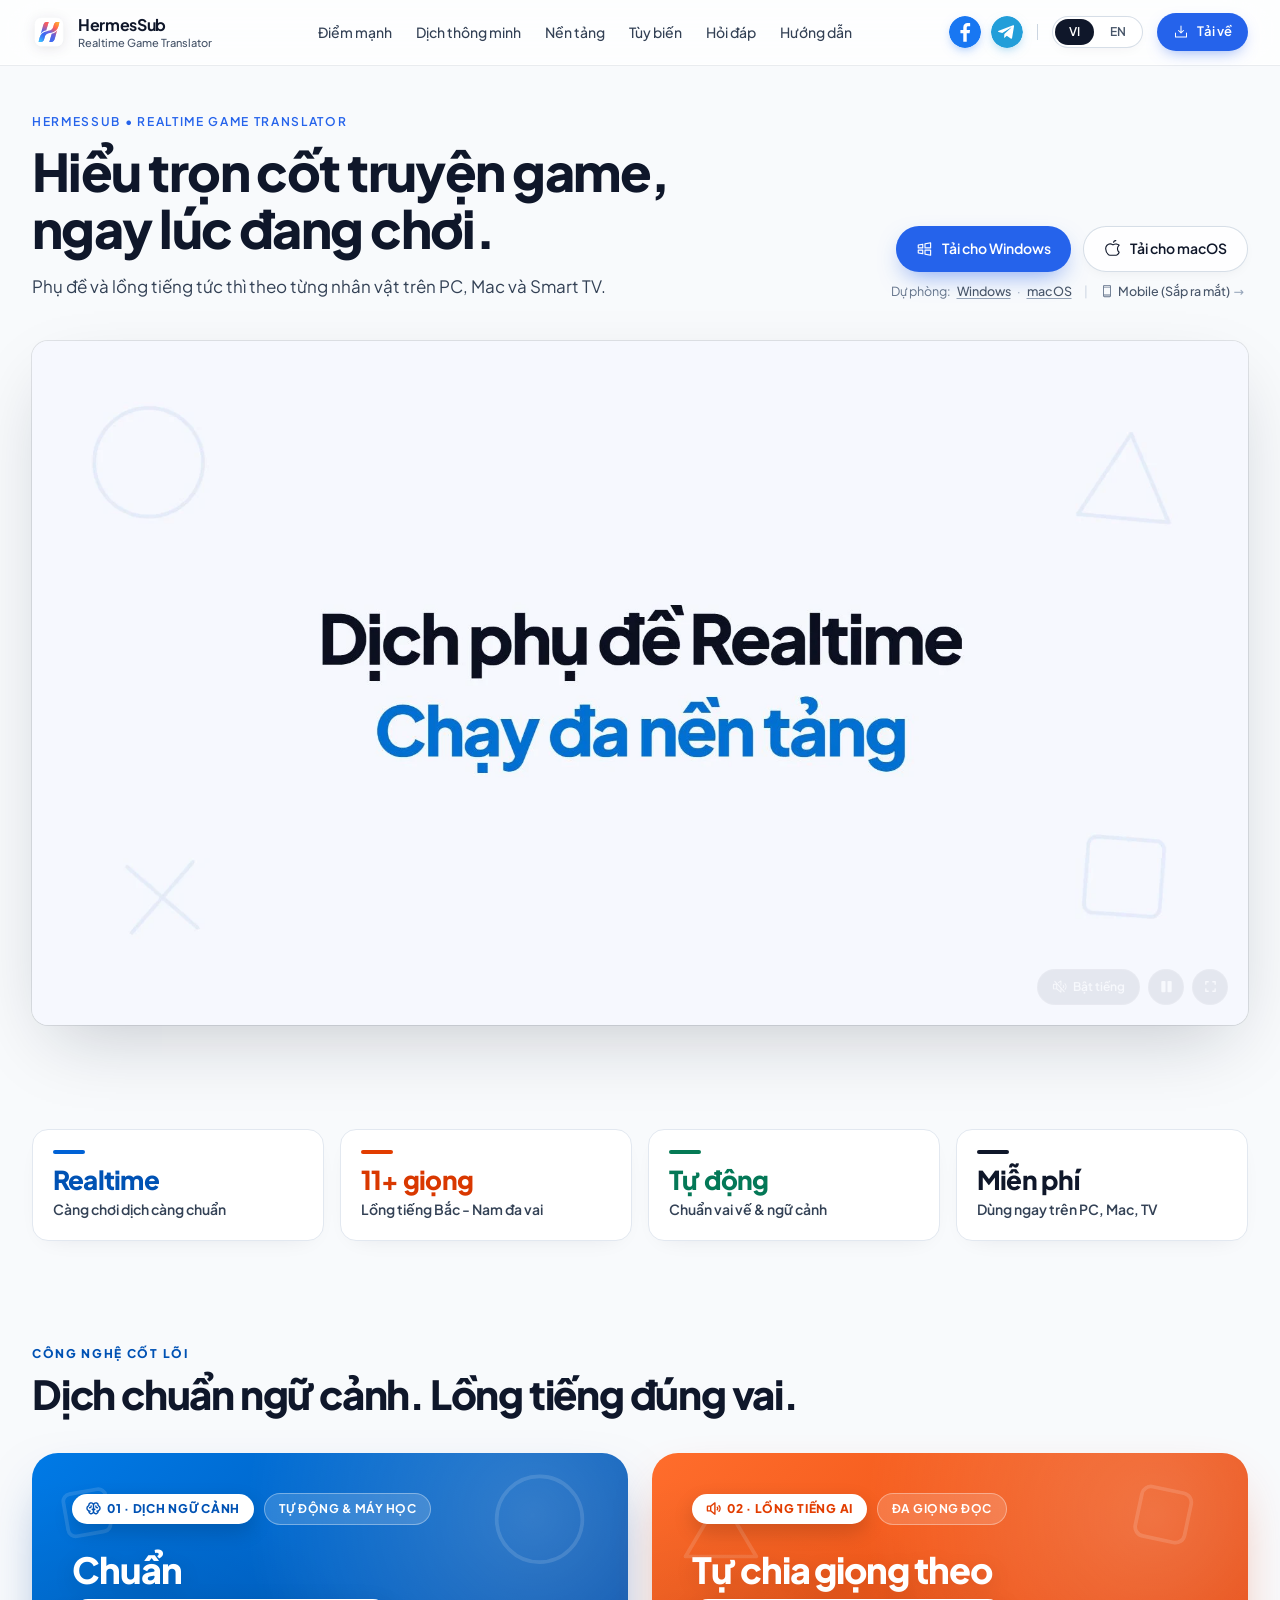
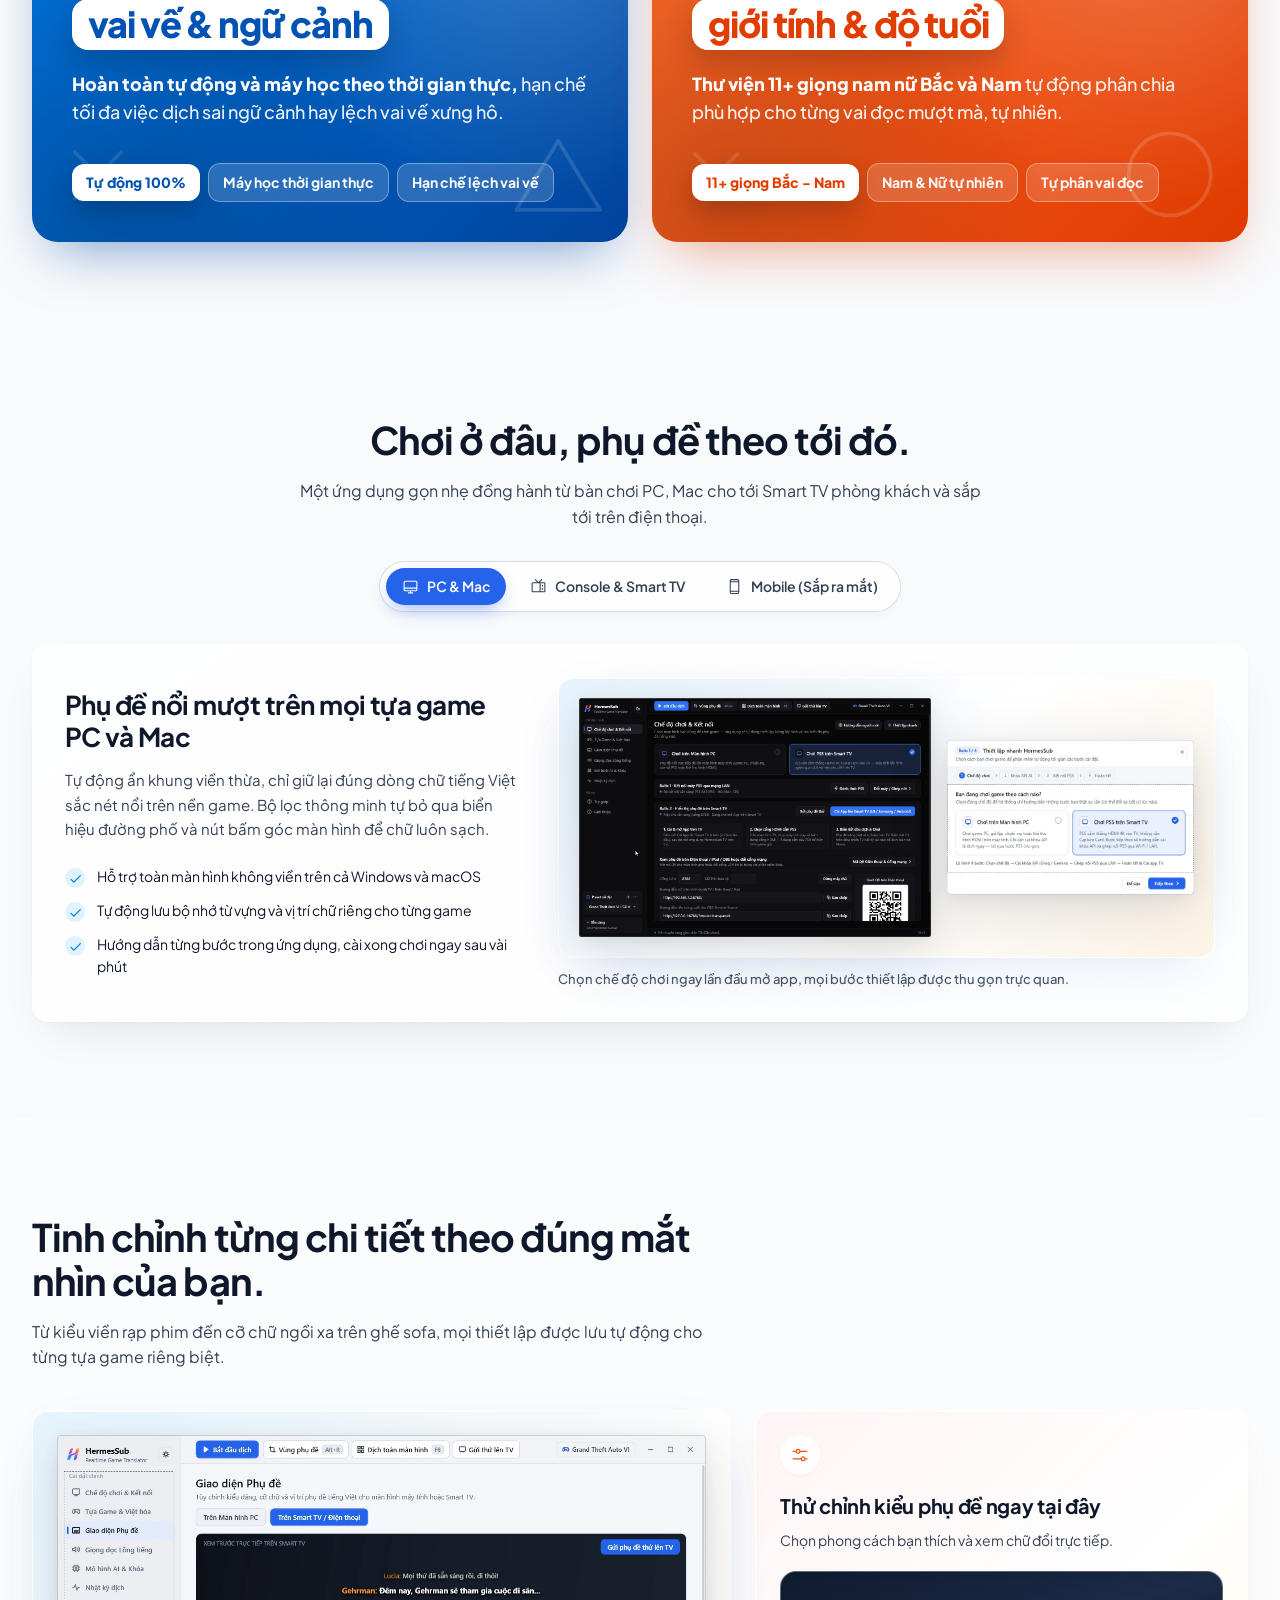
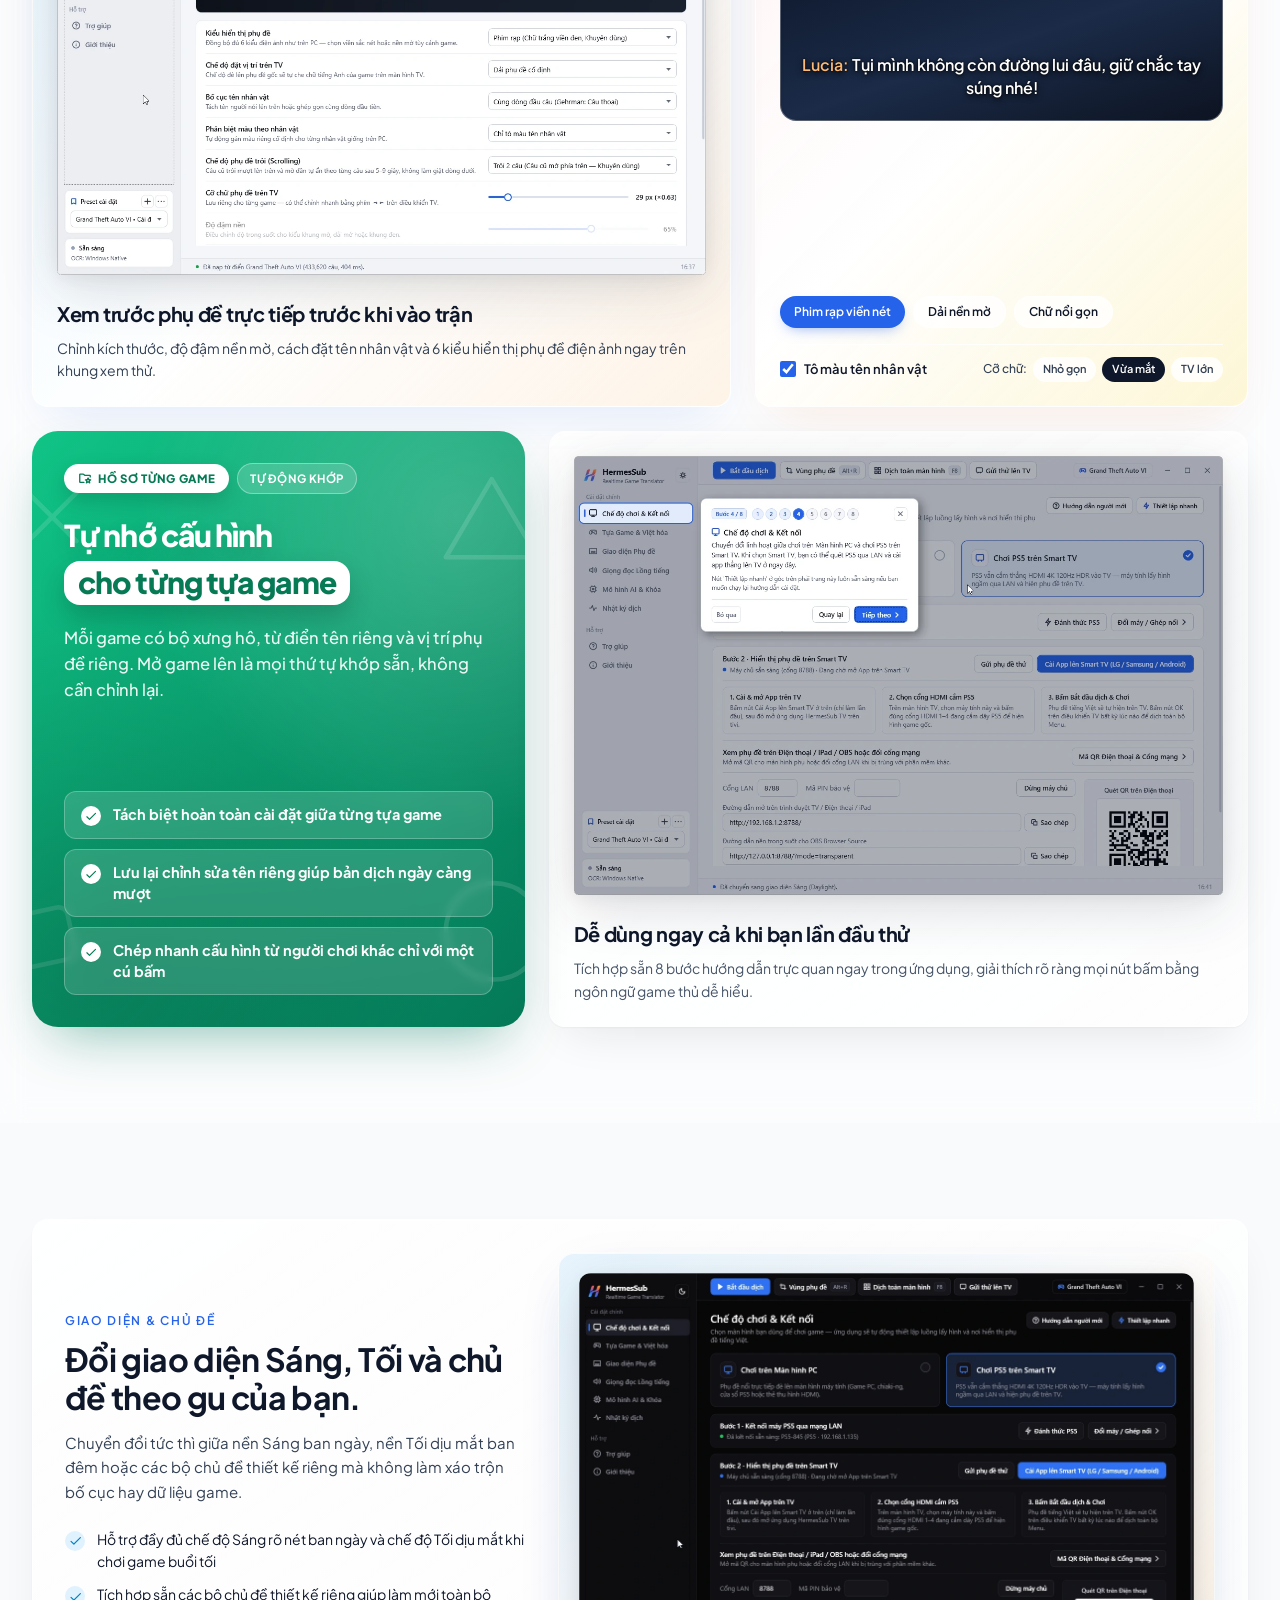
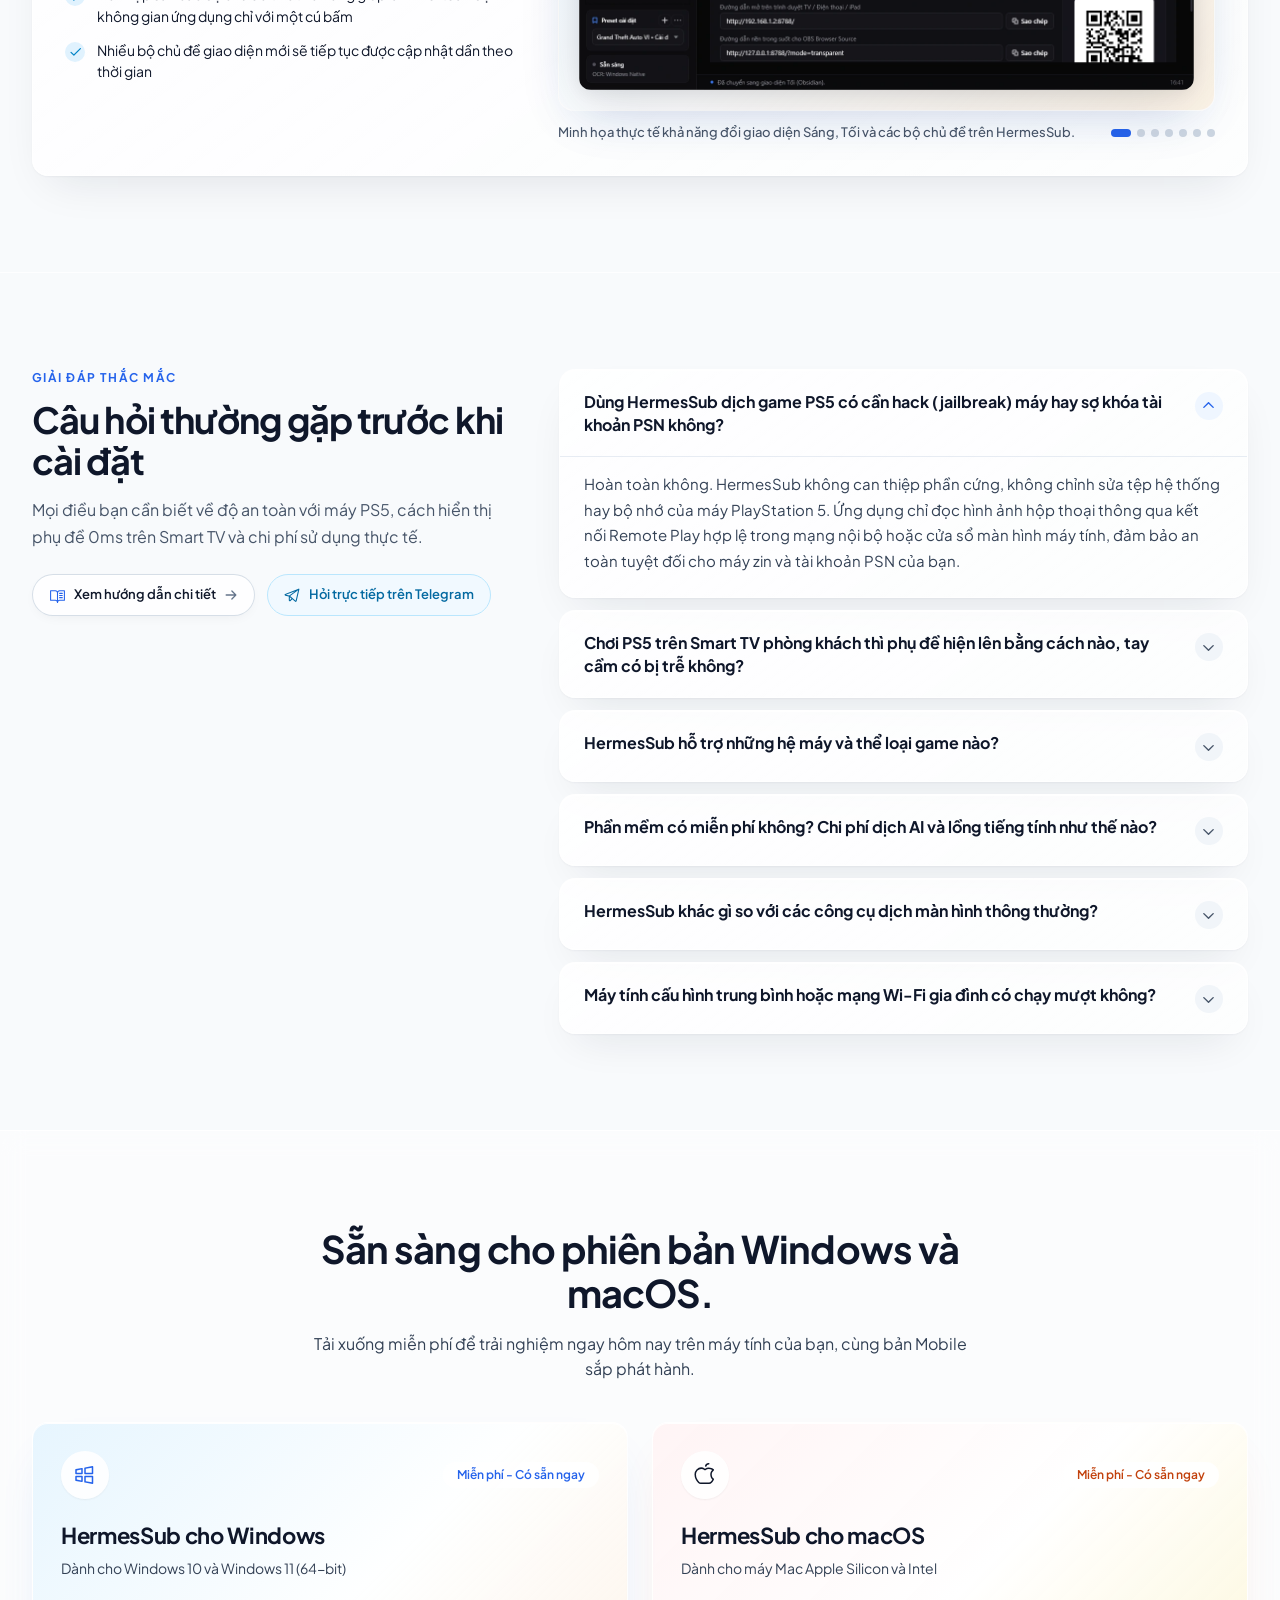
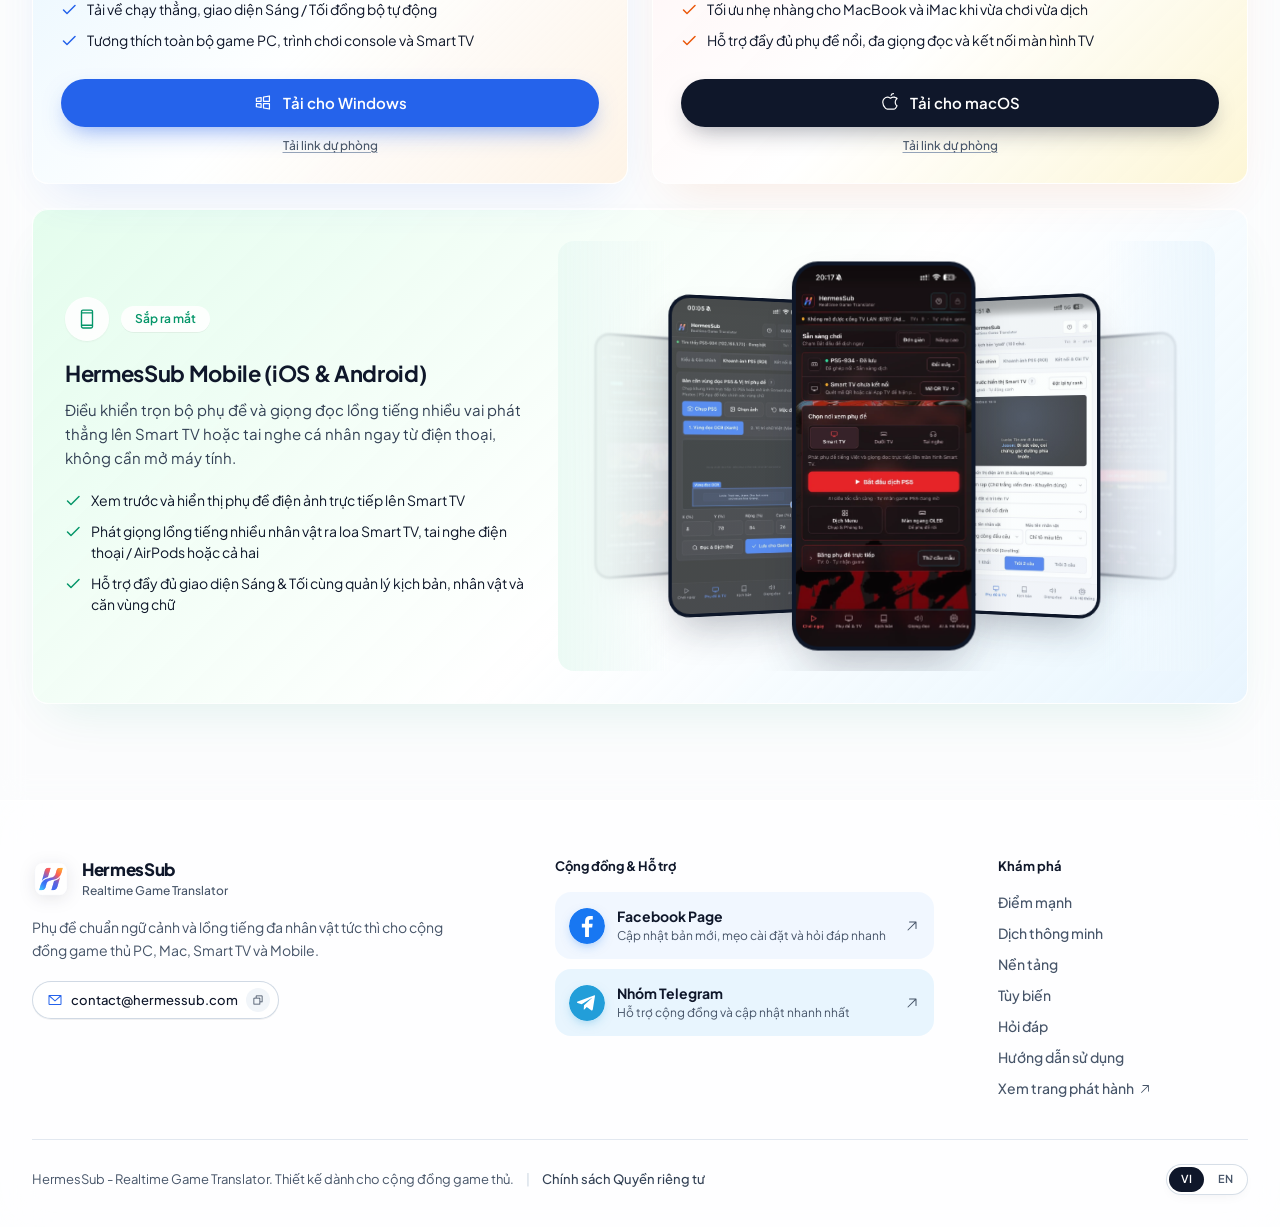
==== commit 073c4098: "style(ui): compact mobile hero CTAs and backup/mobile status onto single rows" ====
--- a/en/index.html
+++ b/en/index.html
@@ -28,11 +28,11 @@
     <meta name="twitter:image" content="https://hermessub.com/images/app_icon_light.png" />
     <script id="hermessub-jsonld" type="application/ld+json">{"@context":"https://schema.org","@graph":[{"@type":"Organization","@id":"https://hermessub.com/#organization","name":"HermesSub","url":"https://hermessub.com/","logo":{"@type":"ImageObject","url":"https://hermessub.com/images/app_icon_light.png","width":512,"height":512},"email":"contact@hermessub.com","sameAs":["https://github.com/HermesSub/hermessub.github.io","https://www.facebook.com/hermessub","https://t.me/hermessub_com"]},{"@type":"WebSite","@id":"https://hermessub.com/#website","url":"https://hermessub.com/","name":"HermesSub","alternateName":"HermesSub - Realtime Game Translator","inLanguage":["vi","en"],"publisher":{"@id":"https://hermessub.com/#organization"}},{"@type":"SoftwareApplication","@id":"https://hermessub.com/#software","name":"HermesSub","applicationCategory":"GameApplication","applicationSubCategory":"Real-Time Game Subtitle Translator & AI Voice Dubbing","operatingSystem":"Windows 10, Windows 11, macOS (Apple Silicon), Android TV, LG webOS, Samsung Tizen, iOS","softwareVersion":"1.0.4","inLanguage":"en","url":"https://hermessub.com/en/","description":"Translate story games live on screen with character-aware subtitles and multi-voice AI dubbing across Windows, macOS, PS5, and Smart TV. Free download.","downloadUrl":["https://github.com/HermesSub/hermessub.github.io/releases/download/v1.0.4/HermesSub-win-x64.zip","https://github.com/HermesSub/hermessub.github.io/releases/download/v1.0.4/HermesSub-osx-arm64.zip"],"screenshot":"https://hermessub.com/screenshots/subtitle-studio-light.webp","image":"https://hermessub.com/images/app_icon_light.png","offers":{"@type":"Offer","price":"0","priceCurrency":"USD"},"publisher":{"@id":"https://hermessub.com/#organization"}},{"@type":"VideoObject","@id":"https://hermessub.com/en/#promo-video","name":"HermesSub - Real-Time Game Subtitle Translation & AI Voice Dubbing Demo","description":"Watch HermesSub translate in-game dialogue with character-accurate tone and multi-character voice acting live across PC, Mac, PS5, and Smart TV.","thumbnailUrl":["https://hermessub.com/videos/hermessub-promo-poster.webp"],"uploadDate":"2026-11-25T00:00:00+07:00","duration":"PT1M10S","contentUrl":"https://media.hermessub.com/Videos/hermessub-promo.mp4?v=2","embedUrl":"https://hermessub.com/en/","inLanguage":"en","publisher":{"@id":"https://hermessub.com/#organization"}},{"@type":"FAQPage","@id":"https://hermessub.com/en/#faq","inLanguage":"en","mainEntity":[{"@type":"Question","name":"Does HermesSub require a jailbroken PS5, or can it risk a PSN account ban?","acceptedAnswer":{"@type":"Answer","text":"No jailbreak or console modification is ever required. HermesSub never alters game files, firmware, or console memory. It reads on-screen dialogue through official Remote Play over your home network or a desktop video window, keeping your stock PS5 and PlayStation Network account completely safe."}},{"@type":"Question","name":"How do live subtitles appear on a living-room Smart TV without adding controller lag?","acceptedAnswer":{"@type":"Answer","text":"Your DualSense controller stays paired directly to your PS5 on your primary PSN account over native HDMI with 0ms input latency. HermesSub quietly reads dialogue in the background via a secondary PSN session and renders crisp cinema subtitles natively on your LG webOS, Samsung Tizen, or Android TV."}},{"@type":"Question","name":"Which platforms, consoles, and game genres does HermesSub support?","acceptedAnswer":{"@type":"Answer","text":"HermesSub runs on Windows 10/11 PCs, Apple Silicon Macs, Windows gaming handhelds, and PlayStation 5 (via Remote Play, chiaki-ng, or HDMI capture cards), outputting overlays on desktop monitors or Smart TVs. It works with any story-driven RPG, action-adventure, visual novel, or indie title."}},{"@type":"Question","name":"Is HermesSub free to download, and how do AI translation costs work?","acceptedAnswer":{"@type":"Answer","text":"HermesSub is free to download and use. Pre-built community game dictionaries and offline voice models run locally at zero cost. For live AI translation of brand-new lines, you can use free translation engines or plug in your own Gemini, DeepSeek, Groq, or OpenAI API key with full control over usage."}},{"@type":"Question","name":"How is HermesSub different from generic screen OCR translators?","acceptedAnswer":{"@type":"Answer","text":"Generic screen translators translate isolated lines out of context, breaking character tone, relationships, and lore terminology. HermesSub tracks ongoing story context, locks per-character relationship tone and glossaries, and assigns distinct AI voices to individual speakers."}},{"@type":"Question","name":"Will HermesSub slow down my PC or require high internet bandwidth?","acceptedAnswer":{"@type":"Answer","text":"No. HermesSub is natively engineered to run alongside demanding games with minimal CPU and GPU overhead. Local PS5 video reading and Smart TV subtitle delivery stay inside your home Wi-Fi or LAN without routing video frames through external servers."}}]}]}</script>
     <!--seo-head-end-->
-    <script type="module" crossorigin src="/assets/index-B6rwbQ5m.js"></script>
-    <link rel="stylesheet" crossorigin href="/assets/index-DTQ3VM3i.css">
+    <script type="module" crossorigin src="/assets/index-2lK4Jmj7.js"></script>
+    <link rel="stylesheet" crossorigin href="/assets/index-B7lJNoNs.css">
   </head>
   <body class="bg-[#F8FAFC] text-[#0F172A] antialiased selection:bg-[#2563EB]/15 selection:text-[#0F172A]">
-    <div id="root"><link rel="preload" as="image" href="/images/hermessub-logo-light.svg"/><link rel="preload" as="image" href="/images/social-facebook.svg"/><link rel="preload" as="image" href="/images/social-telegram.svg"/><link rel="preload" as="image" href="/screenshots/theme-obsidian.webp"/><link rel="preload" as="image" href="/screenshots/mobile-play-akira.webp"/><link rel="preload" as="image" href="/screenshots/mobile-tv-subtitles.jpg"/><link rel="preload" as="image" href="/screenshots/mobile-scripts-gta6.webp"/><link rel="preload" as="image" href="/screenshots/mobile-tv-voice.jpg"/><link rel="preload" as="image" href="/screenshots/mobile-themes-cyberpunk.webp"/><link rel="preload" as="image" href="/screenshots/mobile-roi-dark.webp"/><div class="relative min-h-[100dvh] text-[#0F172A]"><div aria-hidden="true" class="pastel-ambient-canvas pointer-events-none fixed inset-0 -z-10"></div><header class="sticky top-0 z-40 border-b border-white/80 bg-white/75 shadow-[0_1px_0_rgba(15,23,42,0.06)] backdrop-blur-xl"><nav aria-label="Primary Navigation" class="mx-auto flex h-16 max-w-[1320px] items-center justify-between gap-2 px-4 sm:gap-4 md:px-8"><a href="#" class="flex shrink-0 items-center gap-2.5 rounded-2xl py-1 pr-1 transition-opacity hover:opacity-90 sm:gap-3 sm:pr-2"><img src="/images/hermessub-logo-light.svg" alt="HermesSub" width="32" height="32" class="h-8 w-8 shrink-0 object-contain drop-shadow-[0_2px_6px_rgba(15,23,42,0.1)] sm:h-[34px] sm:w-[34px]"/><div class="flex flex-col leading-none"><span class="text-[15px] font-bold tracking-[-0.02em] text-[#0F172A] sm:text-[16px]">HermesSub</span><span class="mt-1 hidden text-[11px] font-medium text-[#475569] sm:block">Realtime Game Translator</span></div></a><ul class="hidden items-center gap-5 xl:gap-6 lg:flex"><li><a href="#highlights" class="whitespace-nowrap text-[14px] font-medium text-[#334155] transition-colors hover:text-[#2563EB]">Strengths</a></li><li><a href="#intelligence" class="whitespace-nowrap text-[14px] font-medium text-[#334155] transition-colors hover:text-[#2563EB]">Smart Context</a></li><li><a href="#platforms" class="whitespace-nowrap text-[14px] font-medium text-[#334155] transition-colors hover:text-[#2563EB]">Platforms</a></li><li><a href="#customize" class="whitespace-nowrap text-[14px] font-medium text-[#334155] transition-colors hover:text-[#2563EB]">Customize</a></li><li><a href="#faq" class="whitespace-nowrap text-[14px] font-medium text-[#334155] transition-colors hover:text-[#2563EB]">FAQ</a></li><li><a href="/en/guides/" class="whitespace-nowrap text-[14px] transition-colors hover:text-[#2563EB] font-medium text-[#334155]">Guides</a></li></ul><div class="flex shrink-0 items-center gap-3 sm:gap-3.5"><div class="flex items-center gap-2.5 sm:gap-2.5"><a href="https://www.facebook.com/hermessub" target="_blank" rel="noopener noreferrer" aria-label="HermesSub Facebook Page" title="Facebook Page" class="inline-flex h-7 w-7 items-center justify-center rounded-full shadow-[0_4px_12px_-4px_rgba(24,119,242,0.55)] transition-transform hover:scale-108 active:scale-95 sm:h-8 sm:w-8"><img src="/images/social-facebook.svg" alt="Facebook" width="32" height="32" class="h-7 w-7 rounded-full sm:h-8 sm:w-8"/></a><a href="https://t.me/hermessub_com" target="_blank" rel="noopener noreferrer" aria-label="HermesSub Telegram Community" title="Telegram Group" class="inline-flex h-7 w-7 items-center justify-center rounded-full shadow-[0_4px_12px_-4px_rgba(34,158,217,0.55)] transition-transform hover:scale-108 active:scale-95 sm:h-8 sm:w-8"><img src="/images/social-telegram.svg" alt="Telegram" width="32" height="32" class="h-7 w-7 rounded-full sm:h-8 sm:w-8"/></a></div><span aria-hidden="true" class="hidden h-4 w-px bg-[#CBD5E1] sm:inline-block"></span><div role="group" aria-label="Language switcher" class="glass-pill flex items-center gap-0.5 rounded-full p-0.5"><a href="/" hrefLang="vi" class="rounded-full px-3 py-1 text-[11px] font-semibold transition-colors sm:px-3.5 sm:text-[12px] text-[#475569] hover:text-[#0F172A]">VI</a><a href="/en/" hrefLang="en" aria-current="true" class="rounded-full px-3 py-1 text-[11px] font-semibold transition-colors sm:px-3.5 sm:text-[12px] bg-[#0F172A] text-[#FFFFFF]">EN</a></div><a href="#download" class="hidden min-h-[38px] items-center gap-2 whitespace-nowrap rounded-full bg-[#2563EB] px-4 py-2 text-[13px] font-semibold text-[#FFFFFF] shadow-[0_6px_16px_-6px_rgba(37,99,235,0.55)] transition-all hover:bg-[#1D4ED8] active:scale-[0.98] sm:inline-flex"><svg xmlns="http://www.w3.org/2000/svg" width="16" height="16" fill="currentColor" viewBox="0 0 256 256" aria-hidden="true"><path d="M224,144v64a8,8,0,0,1-8,8H40a8,8,0,0,1-8-8V144a8,8,0,0,1,16,0v56H208V144a8,8,0,0,1,16,0Zm-101.66,5.66a8,8,0,0,0,11.32,0l40-40a8,8,0,0,0-11.32-11.32L136,124.69V32a8,8,0,0,0-16,0v92.69L93.66,98.34a8,8,0,0,0-11.32,11.32Z"></path></svg><span>Download</span></a><button type="button" aria-label="Open navigation menu" aria-expanded="false" class="glass-pill inline-flex h-8 w-8 items-center justify-center rounded-full text-[#0F172A] transition-colors hover:bg-white sm:h-9 sm:w-9 lg:hidden"><svg xmlns="http://www.w3.org/2000/svg" width="17" height="17" fill="currentColor" viewBox="0 0 256 256" aria-hidden="true"><path d="M224,128a8,8,0,0,1-8,8H40a8,8,0,0,1,0-16H216A8,8,0,0,1,224,128ZM40,72H216a8,8,0,0,0,0-16H40a8,8,0,0,0,0,16ZM216,184H40a8,8,0,0,0,0,16H216a8,8,0,0,0,0-16Z"></path></svg></button></div></nav></header><main id="main-content"><section class="pt-8 pb-14 md:pt-12 md:pb-20"><div class="mx-auto max-w-[1320px] px-5 md:px-8"><div class="grid grid-cols-1 items-end gap-7 lg:grid-cols-12"><div class="lg:col-span-6 xl:col-span-7"><p class="text-[12px] font-semibold tracking-[0.14em] text-[#2563EB] uppercase">HERMESSUB • REALTIME GAME TRANSLATOR</p><h1 class="mt-3 text-[28px] leading-[1.1] font-extrabold tracking-[-0.03em] text-[#0F172A] sm:text-[40px] lg:text-[46px] xl:text-[52px]">Play any game in your language,<br/>live on screen.</h1><p class="mt-4 max-w-[54ch] text-[15px] leading-[1.6] text-[#334155] sm:text-[17px]">Instant story subtitles and character-matched voices on PC, Mac, and your living-room TV.</p></div><div class="flex flex-col items-start gap-3 lg:col-span-6 lg:items-end xl:col-span-5"><div class="flex w-full flex-col gap-3 sm:w-auto sm:flex-row sm:flex-nowrap sm:items-center lg:justify-end"><a href="https://github.com/HermesSub/hermessub.github.io/releases/download/v1.0.4/HermesSub-win-x64.zip" target="_blank" rel="noopener noreferrer" class="inline-flex min-h-[46px] items-center justify-center gap-2 whitespace-nowrap rounded-full bg-[#2563EB] px-5 py-2.5 text-[14px] font-semibold text-[#FFFFFF] shadow-[0_10px_24px_-8px_rgba(37,99,235,0.58)] transition-all hover:bg-[#1D4ED8] active:scale-[0.98]"><svg xmlns="http://www.w3.org/2000/svg" width="18" height="18" fill="currentColor" viewBox="0 0 256 256" aria-hidden="true"><path d="M208,136H128a8,8,0,0,0-8,8v57.45a8,8,0,0,0,6.57,7.88l80,14.54A7.61,7.61,0,0,0,208,224a8,8,0,0,0,8-8V144A8,8,0,0,0,208,136Zm-8,70.41-64-11.63V152h64ZM96,136H32a8,8,0,0,0-8,8v40a8,8,0,0,0,6.57,7.87l64,11.64a8.54,8.54,0,0,0,1.43.13,8,8,0,0,0,8-8V144A8,8,0,0,0,96,136Zm-8,50.05-48-8.73V152H88ZM213.13,33.86a8,8,0,0,0-6.56-1.73l-80,14.55A8,8,0,0,0,120,54.55V112a8,8,0,0,0,8,8h80a8,8,0,0,0,8-8V40A8,8,0,0,0,213.13,33.86ZM200,104H136V61.22l64-11.63ZM101.13,54.22a8,8,0,0,0-6.56-1.73l-64,11.64A8,8,0,0,0,24,72v40a8,8,0,0,0,8,8H96a8,8,0,0,0,8-8V60.36A8,8,0,0,0,101.13,54.22ZM88,104H40V78.68L88,70Z"></path></svg><span>Download for Windows</span></a><a href="https://github.com/HermesSub/hermessub.github.io/releases/download/v1.0.4/HermesSub-osx-arm64.zip" target="_blank" rel="noopener noreferrer" class="glass-pill inline-flex min-h-[46px] items-center justify-center gap-2 whitespace-nowrap rounded-full px-5 py-2.5 text-[14px] font-semibold text-[#0F172A] transition-all hover:bg-white active:scale-[0.98]"><svg xmlns="http://www.w3.org/2000/svg" width="18" height="18" fill="currentColor" viewBox="0 0 256 256" aria-hidden="true"><path d="M223.3,169.59a8.07,8.07,0,0,0-2.8-3.4C203.53,154.53,200,134.64,200,120c0-17.67,13.47-33.06,21.5-40.67a8,8,0,0,0,0-11.62C208.82,55.74,187.82,48,168,48a72.2,72.2,0,0,0-40,12.13,71.56,71.56,0,0,0-90.71,9.09A74.63,74.63,0,0,0,16,123.4a127.06,127.06,0,0,0,40.14,89.73A39.8,39.8,0,0,0,83.59,224h87.68a39.84,39.84,0,0,0,29.12-12.57,125,125,0,0,0,17.82-24.6C225.23,174,224.33,172,223.3,169.59Zm-34.63,30.94a23.76,23.76,0,0,1-17.4,7.47H83.59a23.82,23.82,0,0,1-16.44-6.51A111.14,111.14,0,0,1,32,123,58.5,58.5,0,0,1,48.65,80.47,54.81,54.81,0,0,1,88,64h.78A55.45,55.45,0,0,1,123,76.28a8,8,0,0,0,10,0A55.44,55.44,0,0,1,168,64a70.64,70.64,0,0,1,36,10.35c-13,14.52-20,30.47-20,45.65,0,23.77,7.64,42.73,22.18,55.3A105.82,105.82,0,0,1,188.67,200.53ZM128.23,30A40,40,0,0,1,167,0h1a8,8,0,0,1,0,16h-1a24,24,0,0,0-23.24,18,8,8,0,1,1-15.5-4Z"></path></svg><span>Download for macOS</span></a></div><p class="flex flex-wrap items-center gap-x-1.5 px-1 text-[12px] text-[#64748B] lg:justify-end"><span>Backup download:</span><a href="https://media.hermessub.com/Releases/v1.0.4/HermesSub-win-x64.zip" target="_blank" rel="noopener noreferrer" class="font-medium text-[#475569] underline decoration-[#94A3B8] underline-offset-2 transition-colors hover:text-[#2563EB] hover:decoration-[#2563EB]">Windows</a><span aria-hidden="true" class="text-[#94A3B8]">·</span><a href="https://media.hermessub.com/Releases/v1.0.4/HermesSub-osx-arm64.zip" target="_blank" rel="noopener noreferrer" class="font-medium text-[#475569] underline decoration-[#94A3B8] underline-offset-2 transition-colors hover:text-[#0F172A] hover:decoration-[#0F172A]">macOS</a></p><a href="#download" class="group inline-flex items-center gap-2 px-1 text-[13px] font-medium text-[#475569] transition-colors hover:text-[#2563EB]"><svg xmlns="http://www.w3.org/2000/svg" width="15" height="15" fill="currentColor" viewBox="0 0 256 256" class="text-[#64748B] transition-colors group-hover:text-[#2563EB]" aria-hidden="true"><path d="M176,16H80A24,24,0,0,0,56,40V216a24,24,0,0,0,24,24h96a24,24,0,0,0,24-24V40A24,24,0,0,0,176,16ZM72,64H184V192H72Zm8-32h96a8,8,0,0,1,8,8v8H72V40A8,8,0,0,1,80,32Zm96,192H80a8,8,0,0,1-8-8v-8H184v8A8,8,0,0,1,176,224Z"></path></svg><span>Mobile (Coming Soon)</span><span aria-hidden="true" class="text-[#94A3B8] transition-transform group-hover:translate-x-0.5 group-hover:text-[#2563EB]">→</span></a></div></div><div class="mt-8 aspect-video w-full md:mt-10"><div class="group relative h-full w-full overflow-hidden rounded-2xl bg-[#F6F8FC] shadow-[0_28px_72px_-20px_rgba(15,23,42,0.22)] ring-1 ring-[#0F172A]/10"><div class="relative flex h-full w-full items-center justify-center"><video poster="/videos/hermessub-promo-poster.webp" autoPlay="" loop="" muted="" playsInline="" preload="metadata" class="h-full w-full cursor-pointer bg-[#F6F8FC] object-cover"><source src="https://media.hermessub.com/Videos/hermessub-promo-av1.mp4" type="video/mp4; codecs=&quot;av01.0.08M.08, mp4a.40.2&quot;"/><source src="https://media.hermessub.com/Videos/hermessub-promo.mp4?v=2" type="video/mp4"/></video><div data-controls-visible="false" class="pointer-events-none absolute z-10 flex items-center transition-opacity duration-300 right-2 bottom-2 gap-1.5 sm:right-5 sm:bottom-5 sm:gap-2 opacity-30"><button type="button" aria-label="Unmute" class="pointer-events-auto inline-flex h-7 w-7 sm:h-9 sm:w-auto items-center justify-center sm:gap-1.5 rounded-full border sm:px-3.5 text-[12px] font-semibold transition-all duration-300 active:scale-95 border-white/15 bg-[#0F172A]/24 text-[#FFFFFF]/90 backdrop-blur-[3px] hover:bg-[#0F172A]/72"><svg xmlns="http://www.w3.org/2000/svg" width="14" height="14" fill="currentColor" viewBox="0 0 256 256" class="sm:h-[15px] sm:w-[15px]" aria-hidden="true"><path d="M53.92,34.62A8,8,0,1,0,42.08,45.38L73.55,80H32A16,16,0,0,0,16,96v64a16,16,0,0,0,16,16H77.25l69.84,54.31A8,8,0,0,0,160,224V175.09l42.08,46.29a8,8,0,1,0,11.84-10.76ZM32,96H72v64H32ZM144,207.64,88,164.09V95.89l56,61.6Zm42-63.77a24,24,0,0,0,0-31.72,8,8,0,1,1,12-10.57,40,40,0,0,1,0,52.88,8,8,0,0,1-12-10.59Zm-80.16-76a8,8,0,0,1,1.4-11.23l39.85-31A8,8,0,0,1,160,32v74.83a8,8,0,0,1-16,0V48.36l-26.94,21A8,8,0,0,1,105.84,67.91ZM248,128a79.9,79.9,0,0,1-20.37,53.34,8,8,0,0,1-11.92-10.67,64,64,0,0,0,0-85.33,8,8,0,1,1,11.92-10.67A79.83,79.83,0,0,1,248,128Z"></path></svg><span class="hidden sm:inline">Unmute</span></button><button type="button" aria-label="Pause" class="pointer-events-auto inline-flex h-7 w-7 sm:h-9 sm:w-9 items-center justify-center rounded-full border transition-all duration-300 active:scale-95 border-white/15 bg-[#0F172A]/24 text-[#FFFFFF]/90 backdrop-blur-[3px] hover:bg-[#0F172A]/72"><svg xmlns="http://www.w3.org/2000/svg" width="13" height="13" fill="currentColor" viewBox="0 0 256 256" class="sm:h-[15px] sm:w-[15px]" aria-hidden="true"><path d="M216,48V208a16,16,0,0,1-16,16H160a16,16,0,0,1-16-16V48a16,16,0,0,1,16-16h40A16,16,0,0,1,216,48ZM96,32H56A16,16,0,0,0,40,48V208a16,16,0,0,0,16,16H96a16,16,0,0,0,16-16V48A16,16,0,0,0,96,32Z"></path></svg></button><button type="button" aria-label="Fullscreen" class="pointer-events-auto inline-flex h-7 w-7 sm:h-9 sm:w-9 items-center justify-center rounded-full border transition-all duration-300 active:scale-95 border-white/15 bg-[#0F172A]/24 text-[#FFFFFF]/90 backdrop-blur-[3px] hover:bg-[#0F172A]/72"><svg xmlns="http://www.w3.org/2000/svg" width="14" height="14" fill="currentColor" viewBox="0 0 256 256" class="sm:h-[15px] sm:w-[15px]" aria-hidden="true"><path d="M220,48V88a12,12,0,0,1-24,0V60H168a12,12,0,0,1,0-24h40A12,12,0,0,1,220,48ZM88,196H60V168a12,12,0,0,0-24,0v40a12,12,0,0,0,12,12H88a12,12,0,0,0,0-24Zm120-40a12,12,0,0,0-12,12v28H168a12,12,0,0,0,0,24h40a12,12,0,0,0,12-12V168A12,12,0,0,0,208,156ZM88,36H48A12,12,0,0,0,36,48V88a12,12,0,0,0,24,0V60H88a12,12,0,0,0,0-24Z"></path></svg></button></div></div></div></div></div></section><section id="highlights" aria-label="Strengths" class="scroll-mt-20 py-4 md:py-6"><div class="mx-auto max-w-[1320px] px-4 sm:px-5 md:px-8"><div class="grid grid-cols-2 gap-3 lg:grid-cols-4 lg:gap-4"><div class="flex flex-col justify-between rounded-2xl border border-[#E2E8F0] bg-[#FFFFFF] p-4 shadow-[0_8px_24px_-16px_rgba(15,23,42,0.14)] sm:p-5"><span aria-hidden="true" class="h-1 w-8 rounded-full bg-[#0062D6]"></span><div class="mt-3"><p class="text-[21px] leading-[1.1] font-extrabold tracking-[-0.03em] sm:text-[26px] text-[#0052B4]">Real-time</p><p class="mt-1.5 text-[13px] leading-[1.4] font-semibold text-[#334155] sm:text-[14px]">Smarter the longer you play</p></div></div><div class="flex flex-col justify-between rounded-2xl border border-[#E2E8F0] bg-[#FFFFFF] p-4 shadow-[0_8px_24px_-16px_rgba(15,23,42,0.14)] sm:p-5"><span aria-hidden="true" class="h-1 w-8 rounded-full bg-[#E23D00]"></span><div class="mt-3"><p class="text-[21px] leading-[1.1] font-extrabold tracking-[-0.03em] sm:text-[26px] text-[#D93800]">11+ Voices</p><p class="mt-1.5 text-[13px] leading-[1.4] font-semibold text-[#334155] sm:text-[14px]">Auto gender &amp; age dubbing</p></div></div><div class="flex flex-col justify-between rounded-2xl border border-[#E2E8F0] bg-[#FFFFFF] p-4 shadow-[0_8px_24px_-16px_rgba(15,23,42,0.14)] sm:p-5"><span aria-hidden="true" class="h-1 w-8 rounded-full bg-[#057A55]"></span><div class="mt-3"><p class="text-[21px] leading-[1.1] font-extrabold tracking-[-0.03em] sm:text-[26px] text-[#047857]">Automatic</p><p class="mt-1.5 text-[13px] leading-[1.4] font-semibold text-[#334155] sm:text-[14px]">Role &amp; context accurate</p></div></div><div class="flex flex-col justify-between rounded-2xl border border-[#E2E8F0] bg-[#FFFFFF] p-4 shadow-[0_8px_24px_-16px_rgba(15,23,42,0.14)] sm:p-5"><span aria-hidden="true" class="h-1 w-8 rounded-full bg-[#0F172A]"></span><div class="mt-3"><p class="text-[21px] leading-[1.1] font-extrabold tracking-[-0.03em] sm:text-[26px] text-[#0F172A]">Free</p><p class="mt-1.5 text-[13px] leading-[1.4] font-semibold text-[#334155] sm:text-[14px]">Ready for PC, Mac &amp; TV</p></div></div></div></div></section><section id="intelligence" class="scroll-mt-20 py-14 md:py-20"><div class="mx-auto max-w-[1320px] px-4 sm:px-5 md:px-8"><div class="" style="opacity:0;transform:translateY(18px)"><div class="max-w-[980px]"><p class="text-[12px] font-extrabold tracking-[0.14em] text-[#0052B4] uppercase">CORE CAPABILITIES</p><h2 class="mt-2 text-[28px] leading-[1.15] font-extrabold tracking-[-0.03em] text-[#0F172A] sm:text-[36px] md:text-[40px]">Accurate context. Auto-matched voices.</h2></div></div><div class="mt-7 grid grid-cols-1 gap-5 md:mt-9 lg:grid-cols-2 lg:gap-6"><div class="h-full" style="opacity:0;transform:translateY(18px)"><article style="background:linear-gradient(135deg, #007AE6 0%, #00439C 100%);box-shadow:0 24px 56px -20px rgba(0, 67, 156, 0.52)" class="relative flex h-full flex-col justify-between overflow-hidden rounded-[26px] p-6 text-[#FFFFFF] sm:p-8 md:p-10"><svg aria-hidden="true" viewBox="0 0 640 420" fill="none" class="pointer-events-none absolute inset-0 h-full w-full opacity-[0.13]" preserveAspectRatio="xMidYMid slice"><circle cx="545" cy="72" r="46" stroke="#FFFFFF" stroke-width="4"></circle><polygon points="565,310 610,384 520,384" stroke="#FFFFFF" stroke-width="4" stroke-linejoin="round"></polygon><g stroke="#FFFFFF" stroke-width="4" stroke-linecap="round"><line x1="46" y1="322" x2="96" y2="372"></line><line x1="96" y1="322" x2="46" y2="372"></line></g><rect x="36" y="42" width="46" height="46" rx="8" transform="rotate(-10 59 65)" stroke="#FFFFFF" stroke-width="4"></rect></svg><div aria-hidden="true" style="background:radial-gradient(circle at 84% 16%, rgba(255,255,255,0.20) 0%, rgba(255,255,255,0) 48%), radial-gradient(circle at 12% 90%, rgba(0,0,0,0.16) 0%, rgba(0,0,0,0) 52%)" class="pointer-events-none absolute inset-0"></div><div class="relative z-10"><div class="flex flex-wrap items-center gap-2.5"><span style="color:#0052B4" class="inline-flex items-center gap-1.5 rounded-full bg-[#FFFFFF] px-3.5 py-1.5 text-[12px] font-extrabold tracking-[0.06em] uppercase shadow-[0_8px_20px_rgba(0,0,0,0.16)]"><svg xmlns="http://www.w3.org/2000/svg" width="15" height="15" fill="currentColor" viewBox="0 0 256 256" aria-hidden="true"><path d="M252,124a60.14,60.14,0,0,0-32-53.08,52,52,0,0,0-92-32.11A52,52,0,0,0,36,70.92a60,60,0,0,0,0,106.14,52,52,0,0,0,92,32.13,52,52,0,0,0,92-32.13A60.05,60.05,0,0,0,252,124ZM88,204a28,28,0,0,1-26.85-20.07c1,0,1.89.07,2.85.07h8a12,12,0,0,0,0-24H64A36,36,0,0,1,52,90.05a12,12,0,0,0,8-11.32V72a28,28,0,0,1,56,0v60.18a51.61,51.61,0,0,0-7.2-3.85,12,12,0,1,0-9.6,22A28,28,0,0,1,88,204Zm104-44h-8a12,12,0,0,0,0,24h8c1,0,1.9,0,2.85-.07a28,28,0,1,1-38-33.61,12,12,0,1,0-9.6-22,51.61,51.61,0,0,0-7.2,3.85V72a28,28,0,0,1,56,0v6.73a12,12,0,0,0,8,11.32,36,36,0,0,1-12,70Zm16-44a12,12,0,0,1-12,12,40,40,0,0,1-40-40V84a12,12,0,0,1,24,0v4a16,16,0,0,0,16,16A12,12,0,0,1,208,116ZM100,88a40,40,0,0,1-40,40,12,12,0,0,1,0-24A16,16,0,0,0,76,88V84a12,12,0,0,1,24,0Z"></path></svg><span>01 · CONTEXT AI</span></span><span class="inline-flex items-center rounded-full border border-white/35 bg-white/16 px-3.5 py-1.5 text-[12px] font-bold tracking-[0.04em] text-[#FFFFFF] uppercase">REAL-TIME LEARNING</span></div><h3 class="mt-6 text-[28px] leading-[1.18] font-extrabold tracking-[-0.03em] text-[#FFFFFF] [text-shadow:0_6px_22px_rgba(0,0,0,0.14)] sm:text-[34px] md:text-[36px]"><span class="block">Accurate</span><span style="color:#0052B4" class="mt-2 inline-block rounded-2xl bg-[#FFFFFF] px-4 py-1 text-shadow-none shadow-[0_12px_28px_rgba(0,0,0,0.18)]">roles &amp; context</span></h3><p class="mt-5 max-w-[44ch] text-[16px] leading-[1.6] font-medium text-white/92 sm:text-[18px]"><strong class="font-extrabold text-[#FFFFFF]">Fully automatic with real-time machine learning,</strong> <!-- -->minimizing out-of-context lines and mismatched speaker roles.</p></div><ul class="relative z-10 mt-7 flex flex-wrap items-center gap-2 pt-2"><li style="color:#0052B4" class="rounded-xl bg-[#FFFFFF] px-3.5 py-2 text-[13px] font-extrabold shadow-[0_10px_24px_rgba(0,0,0,0.18)] sm:text-[14px]">100% Automatic</li><li class="rounded-xl border border-white/35 bg-white/16 px-3.5 py-2 text-[13px] font-bold text-[#FFFFFF] sm:text-[14px]">Real-time learning</li><li class="rounded-xl border border-white/35 bg-white/16 px-3.5 py-2 text-[13px] font-bold text-[#FFFFFF] sm:text-[14px]">Role-accurate tone</li></ul></article></div><div class="h-full" style="opacity:0;transform:translateY(18px)"><article style="background:linear-gradient(135deg, #FF6D2C 0%, #DF3A00 100%);box-shadow:0 24px 56px -20px rgba(223, 58, 0, 0.48)" class="relative flex h-full flex-col justify-between overflow-hidden rounded-[26px] p-6 text-[#FFFFFF] sm:p-8 md:p-10"><svg aria-hidden="true" viewBox="0 0 640 420" fill="none" class="pointer-events-none absolute inset-0 h-full w-full opacity-[0.14]" preserveAspectRatio="xMidYMid slice"><rect x="522" y="40" width="54" height="54" rx="10" transform="rotate(12 549 67)" stroke="#FFFFFF" stroke-width="4"></rect><circle cx="556" cy="346" r="44" stroke="#FFFFFF" stroke-width="4"></circle><polygon points="74,48 112,112 36,112" stroke="#FFFFFF" stroke-width="4" stroke-linejoin="round"></polygon><g stroke="#FFFFFF" stroke-width="4" stroke-linecap="round"><line x1="46" y1="324" x2="92" y2="370"></line><line x1="92" y1="324" x2="46" y2="370"></line></g></svg><div aria-hidden="true" style="background:radial-gradient(circle at 84% 16%, rgba(255,255,255,0.20) 0%, rgba(255,255,255,0) 48%), radial-gradient(circle at 12% 90%, rgba(0,0,0,0.16) 0%, rgba(0,0,0,0) 52%)" class="pointer-events-none absolute inset-0"></div><div class="relative z-10"><div class="flex flex-wrap items-center gap-2.5"><span style="color:#E23D00" class="inline-flex items-center gap-1.5 rounded-full bg-[#FFFFFF] px-3.5 py-1.5 text-[12px] font-extrabold tracking-[0.06em] uppercase shadow-[0_8px_20px_rgba(0,0,0,0.16)]"><svg xmlns="http://www.w3.org/2000/svg" width="15" height="15" fill="currentColor" viewBox="0 0 256 256" aria-hidden="true"><path d="M157.27,21.22a12,12,0,0,0-12.64,1.31L75.88,76H32A20,20,0,0,0,12,96v64a20,20,0,0,0,20,20H75.88l68.75,53.47A12,12,0,0,0,164,224V32A12,12,0,0,0,157.27,21.22ZM36,100H68v56H36Zm104,99.46L92,162.13V93.87l48-37.33ZM212,128a44,44,0,0,1-11,29.11,12,12,0,1,1-18-15.88,20,20,0,0,0,0-26.43,12,12,0,0,1,18-15.86A43.94,43.94,0,0,1,212,128Zm40,0a83.87,83.87,0,0,1-21.39,56,12,12,0,0,1-17.89-16,60,60,0,0,0,0-80,12,12,0,1,1,17.88-16A83.87,83.87,0,0,1,252,128Z"></path></svg><span>02 · AI DUBBING</span></span><span class="inline-flex items-center rounded-full border border-white/35 bg-white/16 px-3.5 py-1.5 text-[12px] font-bold tracking-[0.04em] text-[#FFFFFF] uppercase">MULTI-VOICE CAST</span></div><h3 class="mt-6 text-[28px] leading-[1.18] font-extrabold tracking-[-0.03em] text-[#FFFFFF] [text-shadow:0_6px_22px_rgba(0,0,0,0.14)] sm:text-[34px] md:text-[36px]"><span class="block">Auto voice match by</span><span style="color:#E23D00" class="mt-2 inline-block rounded-2xl bg-[#FFFFFF] px-4 py-1 text-shadow-none shadow-[0_12px_28px_rgba(0,0,0,0.18)]">gender &amp; age</span></h3><p class="mt-5 max-w-[44ch] text-[16px] leading-[1.6] font-medium text-white/92 sm:text-[18px]"><strong class="font-extrabold text-[#FFFFFF]">Built-in library of 11+ natural male and female regional voices</strong> <!-- -->automatically matched to deliver lifelike multi-speaker audio.</p></div><ul class="relative z-10 mt-7 flex flex-wrap items-center gap-2 pt-2"><li style="color:#E23D00" class="rounded-xl bg-[#FFFFFF] px-3.5 py-2 text-[13px] font-extrabold shadow-[0_10px_24px_rgba(0,0,0,0.18)] sm:text-[14px]">11+ Natural Voices</li><li class="rounded-xl border border-white/35 bg-white/16 px-3.5 py-2 text-[13px] font-bold text-[#FFFFFF] sm:text-[14px]">Male &amp; Female cast</li><li class="rounded-xl border border-white/35 bg-white/16 px-3.5 py-2 text-[13px] font-bold text-[#FFFFFF] sm:text-[14px]">Auto voice split</li></ul></article></div></div></div></section><section id="platforms" class="scroll-mt-20 py-16 md:py-24"><div class="mx-auto max-w-[1320px] px-5 md:px-8"><div class="" style="opacity:0;transform:translateY(18px)"><div class="mx-auto max-w-[700px] text-center"><h2 class="text-[28px] leading-[1.15] font-bold tracking-[-0.025em] text-[#0F172A] md:text-[38px]">Play on any screen you love.</h2><p class="mt-4 text-[16px] leading-[1.6] text-[#334155]">One streamlined companion across desktop monitors, big-screen living-room TVs, and upcoming handheld phones.</p></div></div><div class="mt-8 flex justify-center"><div class="glass-pill inline-flex flex-wrap justify-center gap-2 rounded-full p-1.5"><button type="button" class="inline-flex items-center gap-2 rounded-full px-4 py-2 text-[14px] font-semibold whitespace-nowrap transition-all bg-[#2563EB] text-[#FFFFFF] shadow-[0_8px_18px_-6px_rgba(37,99,235,0.5)]"><svg xmlns="http://www.w3.org/2000/svg" width="17" height="17" fill="currentColor" viewBox="0 0 256 256" aria-hidden="true"><path d="M208,40H48A24,24,0,0,0,24,64V176a24,24,0,0,0,24,24h72v16H96a8,8,0,0,0,0,16h64a8,8,0,0,0,0-16H136V200h72a24,24,0,0,0,24-24V64A24,24,0,0,0,208,40ZM48,56H208a8,8,0,0,1,8,8v80H40V64A8,8,0,0,1,48,56ZM208,184H48a8,8,0,0,1-8-8V160H216v16A8,8,0,0,1,208,184Z"></path></svg><span>PC &amp; Mac</span></button><button type="button" class="inline-flex items-center gap-2 rounded-full px-4 py-2 text-[14px] font-semibold whitespace-nowrap transition-all text-[#334155] hover:bg-white/80 hover:text-[#0F172A]"><svg xmlns="http://www.w3.org/2000/svg" width="17" height="17" fill="currentColor" viewBox="0 0 256 256" aria-hidden="true"><path d="M216,64H147.31l34.35-34.34a8,8,0,1,0-11.32-11.32L128,60.69,85.66,18.34A8,8,0,0,0,74.34,29.66L108.69,64H40A16,16,0,0,0,24,80V200a16,16,0,0,0,16,16H216a16,16,0,0,0,16-16V80A16,16,0,0,0,216,64ZM40,80H144V200H40ZM216,200H160V80h56V200Zm-16-84a12,12,0,1,1-12-12A12,12,0,0,1,200,116Zm0,48a12,12,0,1,1-12-12A12,12,0,0,1,200,164Z"></path></svg><span>Console &amp; Smart TV</span></button><button type="button" class="inline-flex items-center gap-2 rounded-full px-4 py-2 text-[14px] font-semibold whitespace-nowrap transition-all text-[#334155] hover:bg-white/80 hover:text-[#0F172A]"><svg xmlns="http://www.w3.org/2000/svg" width="17" height="17" fill="currentColor" viewBox="0 0 256 256" aria-hidden="true"><path d="M176,16H80A24,24,0,0,0,56,40V216a24,24,0,0,0,24,24h96a24,24,0,0,0,24-24V40A24,24,0,0,0,176,16ZM72,64H184V192H72Zm8-32h96a8,8,0,0,1,8,8v8H72V40A8,8,0,0,1,80,32Zm96,192H80a8,8,0,0,1-8-8v-8H184v8A8,8,0,0,1,176,224Z"></path></svg><span>Mobile (Coming Soon)</span></button></div></div><div class="glass-panel mt-8 rounded-2xl p-6 md:p-8"><div class="grid grid-cols-1 items-center gap-8 lg:grid-cols-12"><div class="lg:col-span-5"><h3 class="text-[22px] leading-[1.25] font-bold tracking-[-0.02em] text-[#0F172A] md:text-[26px]">Clean floating subtitles right over PC and Mac games</h3><p class="mt-3.5 text-[15px] leading-[1.65] text-[#334155]">Renders crisp, borderless subtitles directly above your game without clutter. Smart visual filtering skips street signs, mini-maps, and corner button prompts so you only see real dialogue.</p><ul class="mt-6 space-y-3"><li class="flex items-start gap-3"><span class="mt-0.5 inline-flex h-5 w-5 shrink-0 items-center justify-center rounded-full bg-[#E0F2FE] text-[#0284C7]"><svg xmlns="http://www.w3.org/2000/svg" width="13" height="13" fill="currentColor" viewBox="0 0 256 256" aria-hidden="true"><path d="M232.49,80.49l-128,128a12,12,0,0,1-17,0l-56-56a12,12,0,1,1,17-17L96,183,215.51,63.51a12,12,0,0,1,17,17Z"></path></svg></span><span class="text-[14px] leading-[1.55] text-[#0F172A]">Works seamlessly in borderless play on both Windows and macOS</span></li><li class="flex items-start gap-3"><span class="mt-0.5 inline-flex h-5 w-5 shrink-0 items-center justify-center rounded-full bg-[#E0F2FE] text-[#0284C7]"><svg xmlns="http://www.w3.org/2000/svg" width="13" height="13" fill="currentColor" viewBox="0 0 256 256" aria-hidden="true"><path d="M232.49,80.49l-128,128a12,12,0,0,1-17,0l-56-56a12,12,0,1,1,17-17L96,183,215.51,63.51a12,12,0,0,1,17,17Z"></path></svg></span><span class="text-[14px] leading-[1.55] text-[#0F172A]">Automatically keeps separate lore books and placements for each title</span></li><li class="flex items-start gap-3"><span class="mt-0.5 inline-flex h-5 w-5 shrink-0 items-center justify-center rounded-full bg-[#E0F2FE] text-[#0284C7]"><svg xmlns="http://www.w3.org/2000/svg" width="13" height="13" fill="currentColor" viewBox="0 0 256 256" aria-hidden="true"><path d="M232.49,80.49l-128,128a12,12,0,0,1-17,0l-56-56a12,12,0,1,1,17-17L96,183,215.51,63.51a12,12,0,0,1,17,17Z"></path></svg></span><span class="text-[14px] leading-[1.55] text-[#0F172A]">Friendly 4-step guided startup gets you playing in minutes</span></li></ul></div><div class="min-w-0 lg:col-span-7"><div class="glass-stage-sky rounded-2xl p-4 sm:p-5"><div class="grid grid-cols-1 items-center gap-4 sm:grid-cols-12"><div class="sm:col-span-7"><img src="/screenshots/play-modes-pc-dark.webp" alt="PC and desktop display mode configuration inside HermesSub" loading="lazy" class="app-shot-float block w-full object-contain"/></div><div class="sm:col-span-5"><img src="/screenshots/quick-setup-wizard.webp?v=2" alt="Four-step quick setup walkthrough in HermesSub" loading="lazy" class="app-shot-float block w-full object-contain"/></div></div></div><p class="mt-3 text-[13px] font-medium text-[#475569]">Pick your playstyle on launch and save clean presets per game.</p></div></div></div></div></section><section id="customize" class="scroll-mt-20 border-t border-white/85 bg-white/45 py-16 backdrop-blur-md md:py-24"><div class="mx-auto max-w-[1320px] px-5 md:px-8"><div class="" style="opacity:0;transform:translateY(18px)"><div class="max-w-[700px]"><h2 class="text-[28px] leading-[1.15] font-bold tracking-[-0.025em] text-[#0F172A] md:text-[38px]">Make every subtitle and voice feel uniquely yours.</h2><p class="mt-4 text-[16px] leading-[1.6] text-[#334155]">From cinema outlines to couch-friendly sizing, tweak everything effortlessly and let HermesSub remember it per game.</p></div></div><div class="mt-10 grid grid-cols-1 gap-6 lg:grid-cols-12"><div class="glass-stage-sky rounded-2xl p-6 lg:col-span-7"><img src="/screenshots/subtitle-studio-light.webp" alt="Live subtitle styling preview and customization controls in HermesSub" loading="lazy" class="app-shot-float block w-full object-contain"/><h3 class="mt-6 text-[20px] font-bold tracking-[-0.015em] text-[#0F172A]">Live preview before you even press Start</h3><p class="mt-2 text-[14px] leading-[1.6] text-[#334155]">Test six cinema subtitle styles, character color badges, backdrop blur, and position right on your screen preview.</p></div><div class="glass-stage-warm flex flex-col justify-between rounded-2xl p-6 lg:col-span-5"><div><div class="inline-flex h-10 w-10 items-center justify-center rounded-full bg-white/90 text-[#EA580C] shadow-xs"><svg xmlns="http://www.w3.org/2000/svg" width="20" height="20" fill="currentColor" viewBox="0 0 256 256" aria-hidden="true"><path d="M40,88H73a32,32,0,0,0,62,0h81a8,8,0,0,0,0-16H135a32,32,0,0,0-62,0H40a8,8,0,0,0,0,16Zm64-24A16,16,0,1,1,88,80,16,16,0,0,1,104,64ZM216,168H199a32,32,0,0,0-62,0H40a8,8,0,0,0,0,16h97a32,32,0,0,0,62,0h17a8,8,0,0,0,0-16Zm-48,24a16,16,0,1,1,16-16A16,16,0,0,1,168,192Z"></path></svg></div><h3 class="mt-4 text-[20px] font-bold tracking-[-0.015em] text-[#0F172A]">Try customizing a subtitle right here</h3><p class="mt-2 text-[14px] leading-[1.6] text-[#334155]">Switch styles below to preview how lines look over your game.</p><div class="mt-5 flex min-h-[150px] flex-col justify-end rounded-2xl border border-white/30 bg-gradient-to-br from-[#0F1A2E] via-[#1B2B48] to-[#0D1422] p-5 shadow-inner"><div class="mx-auto w-full text-center"><div class="inline-block transition-all bg-transparent [text-shadow:0_2px_6px_rgba(0,0,0,0.95),0_0_2px_rgba(0,0,0,1)]"><p class="leading-[1.45] font-semibold text-[#FFFFFF] text-[16px]"><span class="text-[#FDBA74]">Lucia<!-- -->:<!-- --> </span>No turning back now. Stick close and watch the doorway!</p></div></div></div></div><div class="mt-5 space-y-4"><div class="flex flex-wrap gap-2"><button type="button" class="rounded-full px-3.5 py-1.5 text-[12px] font-semibold transition-all bg-[#2563EB] text-[#FFFFFF] shadow-[0_6px_14px_-6px_rgba(37,99,235,0.5)]">Cinema Outline</button><button type="button" class="rounded-full px-3.5 py-1.5 text-[12px] font-semibold transition-all border border-white/90 bg-white/80 text-[#0F172A] hover:bg-white">Soft Strip</button><button type="button" class="rounded-full px-3.5 py-1.5 text-[12px] font-semibold transition-all border border-white/90 bg-white/80 text-[#0F172A] hover:bg-white">Clean Text</button></div><div class="flex flex-wrap items-center justify-between gap-3 border-t border-white/80 pt-3"><label class="inline-flex cursor-pointer items-center gap-2 text-[13px] font-semibold text-[#0F172A]"><input type="checkbox" class="h-4 w-4 rounded accent-[#2563EB]" checked=""/><span>Color character names</span></label><div class="flex items-center gap-1.5"><span class="text-[12px] font-medium text-[#334155]">Text size:</span><button type="button" class="rounded-full px-2.5 py-1 text-[11px] font-semibold transition-colors bg-white/85 text-[#334155] hover:bg-white">Compact</button><button type="button" class="rounded-full px-2.5 py-1 text-[11px] font-semibold transition-colors bg-[#0F172A] text-[#FFFFFF]">Balanced</button><button type="button" class="rounded-full px-2.5 py-1 text-[11px] font-semibold transition-colors bg-white/85 text-[#334155] hover:bg-white">Couch TV</button></div></div></div></div><article style="background:linear-gradient(135deg, #10C486 0%, #047857 100%);box-shadow:0 24px 56px -20px rgba(4, 120, 87, 0.48)" class="relative flex flex-col justify-between overflow-hidden rounded-[26px] p-6 text-[#FFFFFF] sm:p-8 lg:col-span-5"><svg aria-hidden="true" viewBox="0 0 520 520" fill="none" class="pointer-events-none absolute inset-0 h-full w-full opacity-[0.13]" preserveAspectRatio="xMidYMid slice"><polygon points="446,42 486,110 406,110" stroke="#FFFFFF" stroke-width="4" stroke-linejoin="round"></polygon><circle cx="448" cy="436" r="42" stroke="#FFFFFF" stroke-width="4"></circle><rect x="34" y="418" width="46" height="46" rx="8" transform="rotate(-12 57 441)" stroke="#FFFFFF" stroke-width="4"></rect><g stroke="#FFFFFF" stroke-width="4" stroke-linecap="round"><line x1="42" y1="54" x2="84" y2="96"></line><line x1="84" y1="54" x2="42" y2="96"></line></g></svg><div aria-hidden="true" style="background:radial-gradient(circle at 86% 14%, rgba(255,255,255,0.20) 0%, rgba(255,255,255,0) 48%), radial-gradient(circle at 12% 90%, rgba(0,0,0,0.16) 0%, rgba(0,0,0,0) 52%)" class="pointer-events-none absolute inset-0"></div><div class="relative z-10"><div class="flex flex-wrap items-center gap-2"><span class="inline-flex items-center gap-1.5 rounded-full bg-[#FFFFFF] px-3.5 py-1.5 text-[11.5px] font-extrabold tracking-[0.06em] text-[#057A55] uppercase shadow-[0_8px_20px_rgba(0,0,0,0.15)]"><svg xmlns="http://www.w3.org/2000/svg" width="14" height="14" fill="currentColor" viewBox="0 0 256 256" aria-hidden="true"><path d="M44,68V196h64a12,12,0,0,1,0,24H40a20,20,0,0,1-20-20V64A20,20,0,0,1,40,44H93.33a20.12,20.12,0,0,1,12,4L132,68h84a20,20,0,0,1,20,20v20a12,12,0,0,1-24,0V92H128a12,12,0,0,1-7.2-2.4L92,68ZM239.64,170.87l-20.58,17,6.25,25.26a12,12,0,0,1-17.73,13.22L184,212.46l-23.58,13.88a12,12,0,0,1-17.73-13.22l6.25-25.26-20.58-17a12,12,0,0,1,6.72-21.22l27.42-2.12L173,123.24a12,12,0,0,1,22,0l10.48,24.29,27.42,2.12a12,12,0,0,1,6.72,21.22Zm-38.2.42-5-.39a12,12,0,0,1-10.09-7.21l-2.33-5.4-2.33,5.4a12,12,0,0,1-10.1,7.21l-5,.39,3.48,2.87a12,12,0,0,1,4,12.13l-1.21,4.89,5.07-3a12,12,0,0,1,12.18,0l5.07,3L194,186.29a12,12,0,0,1,4-12.13Z"></path></svg><span>PER-GAME PROFILES</span></span><span class="inline-flex items-center rounded-full border border-white/35 bg-white/16 px-3 py-1.5 text-[11.5px] font-bold tracking-[0.04em] text-[#FFFFFF] uppercase">AUTO-SWITCH</span></div><h3 class="mt-6 text-[26px] leading-[1.18] font-extrabold tracking-[-0.03em] text-[#FFFFFF] [text-shadow:0_6px_20px_rgba(0,0,0,0.14)] sm:text-[30px]"><span class="block">Automatic profiles</span><span class="mt-2 inline-block rounded-2xl bg-[#FFFFFF] px-3.5 py-1 text-[#057A55] text-shadow-none shadow-[0_12px_26px_rgba(0,0,0,0.18)]">for every game</span></h3><p class="mt-5 text-[15.5px] leading-[1.6] font-medium text-white/92 sm:text-[16.5px]">Every game keeps its own tone rules, custom glossary, and subtitle layout. Launch any title and everything matches automatically.</p></div><ul class="relative z-10 mt-7 space-y-2.5"><li class="flex items-start gap-3 rounded-xl border border-white/25 bg-white/14 px-4 py-3 backdrop-blur-xs"><span class="mt-0.5 inline-flex h-5 w-5 shrink-0 items-center justify-center rounded-full bg-[#FFFFFF] text-[#057A55] shadow-2xs"><svg xmlns="http://www.w3.org/2000/svg" width="12" height="12" fill="currentColor" viewBox="0 0 256 256" aria-hidden="true"><path d="M232.49,80.49l-128,128a12,12,0,0,1-17,0l-56-56a12,12,0,1,1,17-17L96,183,215.51,63.51a12,12,0,0,1,17,17Z"></path></svg></span><span class="text-[14px] leading-[1.45] font-bold text-[#FFFFFF] sm:text-[14.5px]">Separate subtitle layout and voice pacing saved per title</span></li><li class="flex items-start gap-3 rounded-xl border border-white/25 bg-white/14 px-4 py-3 backdrop-blur-xs"><span class="mt-0.5 inline-flex h-5 w-5 shrink-0 items-center justify-center rounded-full bg-[#FFFFFF] text-[#057A55] shadow-2xs"><svg xmlns="http://www.w3.org/2000/svg" width="12" height="12" fill="currentColor" viewBox="0 0 256 256" aria-hidden="true"><path d="M232.49,80.49l-128,128a12,12,0,0,1-17,0l-56-56a12,12,0,1,1,17-17L96,183,215.51,63.51a12,12,0,0,1,17,17Z"></path></svg></span><span class="text-[14px] leading-[1.45] font-bold text-[#FFFFFF] sm:text-[14.5px]">Saves your custom edits so translations stay sharp over time</span></li><li class="flex items-start gap-3 rounded-xl border border-white/25 bg-white/14 px-4 py-3 backdrop-blur-xs"><span class="mt-0.5 inline-flex h-5 w-5 shrink-0 items-center justify-center rounded-full bg-[#FFFFFF] text-[#057A55] shadow-2xs"><svg xmlns="http://www.w3.org/2000/svg" width="12" height="12" fill="currentColor" viewBox="0 0 256 256" aria-hidden="true"><path d="M232.49,80.49l-128,128a12,12,0,0,1-17,0l-56-56a12,12,0,1,1,17-17L96,183,215.51,63.51a12,12,0,0,1,17,17Z"></path></svg></span><span class="text-[14px] leading-[1.45] font-bold text-[#FFFFFF] sm:text-[14.5px]">Export and share game configs with one click</span></li></ul></article><div class="glass-panel rounded-2xl p-6 lg:col-span-7"><img src="/screenshots/guided-onboarding.webp" alt="Built-in interactive walkthrough dialog in HermesSub" loading="lazy" class="app-shot-float block w-full object-contain"/><h3 class="mt-6 text-[20px] font-bold tracking-[-0.015em] text-[#0F172A]">Friendly built-in walkthrough</h3><p class="mt-2 text-[14px] leading-[1.6] text-[#475569]">Clean 8-step interactive tour inside the app explains every toggle in plain everyday gaming terms.</p></div></div></div></section><section id="themes" class="scroll-mt-20 py-16 md:py-24"><div class="mx-auto max-w-[1320px] px-5 md:px-8"><div class="" style="opacity:0;transform:translateY(18px)"><div class="glass-panel rounded-2xl p-6 md:p-8"><div class="grid grid-cols-1 items-center gap-8 lg:grid-cols-12"><div class="lg:col-span-5"><p class="text-[12px] font-semibold tracking-[0.14em] text-[#2563EB] uppercase">APPEARANCE &amp; THEMES</p><h2 class="mt-2.5 text-[24px] leading-[1.2] font-bold tracking-[-0.02em] text-[#0F172A] md:text-[32px]">Switch between Light, Dark, and custom app themes.</h2><p class="mt-3.5 text-[15px] leading-[1.65] text-[#334155]">Flip seamlessly between crisp Light mode, low-glare Dark mode, and curated visual themes without affecting your layout or saved game profiles.</p><ul class="mt-6 space-y-3"><li class="flex items-start gap-3"><span class="mt-0.5 inline-flex h-5 w-5 shrink-0 items-center justify-center rounded-full bg-[#E0F2FE] text-[#0284C7]"><svg xmlns="http://www.w3.org/2000/svg" width="13" height="13" fill="currentColor" viewBox="0 0 256 256" aria-hidden="true"><path d="M232.49,80.49l-128,128a12,12,0,0,1-17,0l-56-56a12,12,0,1,1,17-17L96,183,215.51,63.51a12,12,0,0,1,17,17Z"></path></svg></span><span class="text-[14px] leading-[1.55] text-[#0F172A]">Full support for crisp Light mode in bright rooms and comfortable Dark mode at night</span></li><li class="flex items-start gap-3"><span class="mt-0.5 inline-flex h-5 w-5 shrink-0 items-center justify-center rounded-full bg-[#E0F2FE] text-[#0284C7]"><svg xmlns="http://www.w3.org/2000/svg" width="13" height="13" fill="currentColor" viewBox="0 0 256 256" aria-hidden="true"><path d="M232.49,80.49l-128,128a12,12,0,0,1-17,0l-56-56a12,12,0,1,1,17-17L96,183,215.51,63.51a12,12,0,0,1,17,17Z"></path></svg></span><span class="text-[14px] leading-[1.55] text-[#0F172A]">Built-in custom visual themes that transform the entire app look in a single click</span></li><li class="flex items-start gap-3"><span class="mt-0.5 inline-flex h-5 w-5 shrink-0 items-center justify-center rounded-full bg-[#E0F2FE] text-[#0284C7]"><svg xmlns="http://www.w3.org/2000/svg" width="13" height="13" fill="currentColor" viewBox="0 0 256 256" aria-hidden="true"><path d="M232.49,80.49l-128,128a12,12,0,0,1-17,0l-56-56a12,12,0,1,1,17-17L96,183,215.51,63.51a12,12,0,0,1,17,17Z"></path></svg></span><span class="text-[14px] leading-[1.55] text-[#0F172A]">More curated visual themes and styles will continue to roll out gradually over time</span></li></ul></div><div class="min-w-0 lg:col-span-7"><div class="glass-stage-sky rounded-2xl p-4 sm:p-5"><div class="relative aspect-[31/21] w-full"><div aria-hidden="false" class="absolute inset-0 flex items-center justify-center transition-opacity duration-700 ease-in-out z-10 opacity-100"><img src="/screenshots/theme-obsidian.webp" alt="HermesSub desktop interface in Dark mode" loading="eager" draggable="false" class="app-shot-float block max-h-full max-w-full rounded-xl object-contain"/></div><div aria-hidden="true" class="absolute inset-0 flex items-center justify-center transition-opacity duration-700 ease-in-out pointer-events-none z-0 opacity-0"><img src="/screenshots/theme-daylight.webp" alt="HermesSub desktop interface in Light mode" loading="lazy" draggable="false" class="app-shot-float block max-h-full max-w-full rounded-xl object-contain"/></div><div aria-hidden="true" class="absolute inset-0 flex items-center justify-center transition-opacity duration-700 ease-in-out pointer-events-none z-0 opacity-0"><img src="/screenshots/theme-cyberdeck.webp?v=2" alt="HermesSub desktop interface with custom dark technical visual theme" loading="lazy" draggable="false" class="app-shot-float block max-h-full max-w-full rounded-xl object-contain"/></div><div aria-hidden="true" class="absolute inset-0 flex items-center justify-center transition-opacity duration-700 ease-in-out pointer-events-none z-0 opacity-0"><img src="/screenshots/theme-gta6.webp" alt="HermesSub desktop interface with custom stylized artwork theme" loading="lazy" draggable="false" class="app-shot-float block max-h-full max-w-full rounded-xl object-contain"/></div><div aria-hidden="true" class="absolute inset-0 flex items-center justify-center transition-opacity duration-700 ease-in-out pointer-events-none z-0 opacity-0"><img src="/screenshots/theme-custom-5.webp" alt="HermesSub desktop interface with deep crimson sci-fi illustration theme" loading="lazy" draggable="false" class="app-shot-float block max-h-full max-w-full rounded-xl object-contain"/></div><div aria-hidden="true" class="absolute inset-0 flex items-center justify-center transition-opacity duration-700 ease-in-out pointer-events-none z-0 opacity-0"><img src="/screenshots/theme-custom-3.webp" alt="HermesSub desktop interface with warm autumn foliage visual theme" loading="lazy" draggable="false" class="app-shot-float block max-h-full max-w-full rounded-xl object-contain"/></div><div aria-hidden="true" class="absolute inset-0 flex items-center justify-center transition-opacity duration-700 ease-in-out pointer-events-none z-0 opacity-0"><img src="/screenshots/theme-custom-4.webp" alt="HermesSub desktop interface with traditional watercolor illustration theme" loading="lazy" draggable="false" class="app-shot-float block max-h-full max-w-full rounded-xl object-contain"/></div></div></div><div class="mt-3 flex items-center justify-between gap-4"><p class="text-[13px] font-medium text-[#475569]">Actual previews showing Light, Dark, and custom visual themes inside HermesSub.</p><div class="flex shrink-0 items-center gap-1.5" role="group" aria-label="APPEARANCE &amp; THEMES"><button type="button" aria-label="HermesSub desktop interface in Dark mode" aria-current="true" class="h-2 rounded-full transition-all duration-300 w-5 bg-[#2563EB]"></button><button type="button" aria-label="HermesSub desktop interface in Light mode" class="h-2 rounded-full transition-all duration-300 w-2 bg-[#CBD5E1] hover:bg-[#94A3B8]"></button><button type="button" aria-label="HermesSub desktop interface with custom dark technical visual theme" class="h-2 rounded-full transition-all duration-300 w-2 bg-[#CBD5E1] hover:bg-[#94A3B8]"></button><button type="button" aria-label="HermesSub desktop interface with custom stylized artwork theme" class="h-2 rounded-full transition-all duration-300 w-2 bg-[#CBD5E1] hover:bg-[#94A3B8]"></button><button type="button" aria-label="HermesSub desktop interface with deep crimson sci-fi illustration theme" class="h-2 rounded-full transition-all duration-300 w-2 bg-[#CBD5E1] hover:bg-[#94A3B8]"></button><button type="button" aria-label="HermesSub desktop interface with warm autumn foliage visual theme" class="h-2 rounded-full transition-all duration-300 w-2 bg-[#CBD5E1] hover:bg-[#94A3B8]"></button><button type="button" aria-label="HermesSub desktop interface with traditional watercolor illustration theme" class="h-2 rounded-full transition-all duration-300 w-2 bg-[#CBD5E1] hover:bg-[#94A3B8]"></button></div></div></div></div></div></div></div></section><section id="faq" aria-labelledby="faq-heading" class="scroll-mt-20 border-t border-white/85 py-16 md:py-24"><div class="mx-auto max-w-[1320px] px-5 md:px-8"><div class="grid grid-cols-1 items-start gap-10 lg:grid-cols-12 lg:gap-12"><div class="lg:col-span-5 lg:sticky lg:top-24"><div class="" style="opacity:0;transform:translateY(18px)"><p class="text-[12px] font-bold tracking-[0.12em] text-[#2563EB] uppercase">FREQUENTLY ASKED QUESTIONS</p><h2 id="faq-heading" class="mt-3 text-[28px] leading-[1.15] font-bold tracking-[-0.025em] text-[#0F172A] md:text-[36px]">Everything to know before you start</h2><p class="mt-4 max-w-[44ch] text-[15px] leading-[1.65] text-[#475569] md:text-[16px]">Clear answers on PlayStation 5 safety, zero-latency Smart TV subtitle overlays, supported platforms, and how free vs bring-your-own-key AI works.</p><div class="mt-6 flex flex-wrap items-center gap-3"><a href="/en/guides/" class="glass-pill inline-flex min-h-[42px] items-center gap-2 rounded-full px-4 py-2 text-[13px] font-semibold text-[#0F172A] transition-colors hover:bg-white hover:text-[#2563EB]"><svg xmlns="http://www.w3.org/2000/svg" width="17" height="17" fill="currentColor" viewBox="0 0 256 256" class="text-[#2563EB]" aria-hidden="true"><path d="M232,48H160a40,40,0,0,0-32,16A40,40,0,0,0,96,48H24a8,8,0,0,0-8,8V200a8,8,0,0,0,8,8H96a24,24,0,0,1,24,24,8,8,0,0,0,16,0,24,24,0,0,1,24-24h72a8,8,0,0,0,8-8V56A8,8,0,0,0,232,48ZM96,192H32V64H96a24,24,0,0,1,24,24V200A39.81,39.81,0,0,0,96,192Zm128,0H160a39.81,39.81,0,0,0-24,8V88a24,24,0,0,1,24-24h64ZM160,88h40a8,8,0,0,1,0,16H160a8,8,0,0,1,0-16Zm48,40a8,8,0,0,1-8,8H160a8,8,0,0,1,0-16h40A8,8,0,0,1,208,128Zm0,32a8,8,0,0,1-8,8H160a8,8,0,0,1,0-16h40A8,8,0,0,1,208,160Z"></path></svg><span>Browse setup guides</span><svg xmlns="http://www.w3.org/2000/svg" width="14" height="14" fill="currentColor" viewBox="0 0 256 256" class="text-[#64748B]" aria-hidden="true"><path d="M224.49,136.49l-72,72a12,12,0,0,1-17-17L187,140H40a12,12,0,0,1,0-24H187L135.51,64.48a12,12,0,0,1,17-17l72,72A12,12,0,0,1,224.49,136.49Z"></path></svg></a><a href="https://t.me/hermessub_com" target="_blank" rel="noopener noreferrer" class="inline-flex min-h-[42px] items-center gap-2 rounded-full border border-[#BAE6FD] bg-[#F0F9FF]/90 px-4 py-2 text-[13px] font-semibold text-[#0369A1] transition-colors hover:bg-[#E0F2FE]"><svg xmlns="http://www.w3.org/2000/svg" width="17" height="17" fill="currentColor" viewBox="0 0 256 256" aria-hidden="true"><path d="M228.88,26.19a9,9,0,0,0-9.16-1.57L17.06,103.93a14.22,14.22,0,0,0,2.43,27.21L72,141.45V200a15.92,15.92,0,0,0,10,14.83,15.91,15.91,0,0,0,17.51-3.73l25.32-26.26L165,220a15.88,15.88,0,0,0,10.51,4,16.3,16.3,0,0,0,5-.79,15.85,15.85,0,0,0,10.67-11.63L231.77,35A9,9,0,0,0,228.88,26.19Zm-61.14,36L78.15,126.35l-49.6-9.73ZM88,200V152.52l24.79,21.74Zm87.53,8L92.85,135.5l119-85.29Z"></path></svg><span>Ask on Telegram</span></a></div></div></div><div class="space-y-3 lg:col-span-7"><details open="" class="faq-item glass-panel group rounded-2xl transition-colors open:border-[#BFDBFE]/90 open:bg-white/92"><summary class="flex cursor-pointer list-none items-start justify-between gap-4 px-5 py-4 text-left sm:px-6 sm:py-5 [&amp;::-webkit-details-marker]:hidden"><span class="text-[15px] leading-[1.45] font-bold text-[#0F172A] transition-colors group-hover:text-[#2563EB] sm:text-[16px]">Does HermesSub require a jailbroken PS5, or can it risk a PSN account ban?</span><span aria-hidden="true" class="mt-0.5 inline-flex h-7 w-7 shrink-0 items-center justify-center rounded-full bg-[#F1F5F9] text-[#475569] transition-all duration-200 group-open:rotate-180 group-open:bg-[#EFF6FF] group-open:text-[#2563EB]"><svg xmlns="http://www.w3.org/2000/svg" width="15" height="15" fill="currentColor" viewBox="0 0 256 256"><path d="M216.49,104.49l-80,80a12,12,0,0,1-17,0l-80-80a12,12,0,0,1,17-17L128,159l71.51-71.52a12,12,0,0,1,17,17Z"></path></svg></span></summary><div class="border-t border-[#E2E8F0]/80 px-5 pt-3.5 pb-5 sm:px-6 sm:pb-6"><p class="text-[14.5px] leading-[1.7] text-[#334155] sm:text-[15px]">No jailbreak or console modification is ever required. HermesSub never alters game files, firmware, or console memory. It reads on-screen dialogue through official Remote Play over your home network or a desktop video window, keeping your stock PS5 and PlayStation Network account completely safe.</p></div></details><details class="faq-item glass-panel group rounded-2xl transition-colors open:border-[#BFDBFE]/90 open:bg-white/92"><summary class="flex cursor-pointer list-none items-start justify-between gap-4 px-5 py-4 text-left sm:px-6 sm:py-5 [&amp;::-webkit-details-marker]:hidden"><span class="text-[15px] leading-[1.45] font-bold text-[#0F172A] transition-colors group-hover:text-[#2563EB] sm:text-[16px]">How do live subtitles appear on a living-room Smart TV without adding controller lag?</span><span aria-hidden="true" class="mt-0.5 inline-flex h-7 w-7 shrink-0 items-center justify-center rounded-full bg-[#F1F5F9] text-[#475569] transition-all duration-200 group-open:rotate-180 group-open:bg-[#EFF6FF] group-open:text-[#2563EB]"><svg xmlns="http://www.w3.org/2000/svg" width="15" height="15" fill="currentColor" viewBox="0 0 256 256"><path d="M216.49,104.49l-80,80a12,12,0,0,1-17,0l-80-80a12,12,0,0,1,17-17L128,159l71.51-71.52a12,12,0,0,1,17,17Z"></path></svg></span></summary><div class="border-t border-[#E2E8F0]/80 px-5 pt-3.5 pb-5 sm:px-6 sm:pb-6"><p class="text-[14.5px] leading-[1.7] text-[#334155] sm:text-[15px]">Your DualSense controller stays paired directly to your PS5 on your primary PSN account over native HDMI with 0ms input latency. HermesSub quietly reads dialogue in the background via a secondary PSN session and renders crisp cinema subtitles natively on your LG webOS, Samsung Tizen, or Android TV.</p></div></details><details class="faq-item glass-panel group rounded-2xl transition-colors open:border-[#BFDBFE]/90 open:bg-white/92"><summary class="flex cursor-pointer list-none items-start justify-between gap-4 px-5 py-4 text-left sm:px-6 sm:py-5 [&amp;::-webkit-details-marker]:hidden"><span class="text-[15px] leading-[1.45] font-bold text-[#0F172A] transition-colors group-hover:text-[#2563EB] sm:text-[16px]">Which platforms, consoles, and game genres does HermesSub support?</span><span aria-hidden="true" class="mt-0.5 inline-flex h-7 w-7 shrink-0 items-center justify-center rounded-full bg-[#F1F5F9] text-[#475569] transition-all duration-200 group-open:rotate-180 group-open:bg-[#EFF6FF] group-open:text-[#2563EB]"><svg xmlns="http://www.w3.org/2000/svg" width="15" height="15" fill="currentColor" viewBox="0 0 256 256"><path d="M216.49,104.49l-80,80a12,12,0,0,1-17,0l-80-80a12,12,0,0,1,17-17L128,159l71.51-71.52a12,12,0,0,1,17,17Z"></path></svg></span></summary><div class="border-t border-[#E2E8F0]/80 px-5 pt-3.5 pb-5 sm:px-6 sm:pb-6"><p class="text-[14.5px] leading-[1.7] text-[#334155] sm:text-[15px]">HermesSub runs on Windows 10/11 PCs, Apple Silicon Macs, Windows gaming handhelds, and PlayStation 5 (via Remote Play, chiaki-ng, or HDMI capture cards), outputting overlays on desktop monitors or Smart TVs. It works with any story-driven RPG, action-adventure, visual novel, or indie title.</p></div></details><details class="faq-item glass-panel group rounded-2xl transition-colors open:border-[#BFDBFE]/90 open:bg-white/92"><summary class="flex cursor-pointer list-none items-start justify-between gap-4 px-5 py-4 text-left sm:px-6 sm:py-5 [&amp;::-webkit-details-marker]:hidden"><span class="text-[15px] leading-[1.45] font-bold text-[#0F172A] transition-colors group-hover:text-[#2563EB] sm:text-[16px]">Is HermesSub free to download, and how do AI translation costs work?</span><span aria-hidden="true" class="mt-0.5 inline-flex h-7 w-7 shrink-0 items-center justify-center rounded-full bg-[#F1F5F9] text-[#475569] transition-all duration-200 group-open:rotate-180 group-open:bg-[#EFF6FF] group-open:text-[#2563EB]"><svg xmlns="http://www.w3.org/2000/svg" width="15" height="15" fill="currentColor" viewBox="0 0 256 256"><path d="M216.49,104.49l-80,80a12,12,0,0,1-17,0l-80-80a12,12,0,0,1,17-17L128,159l71.51-71.52a12,12,0,0,1,17,17Z"></path></svg></span></summary><div class="border-t border-[#E2E8F0]/80 px-5 pt-3.5 pb-5 sm:px-6 sm:pb-6"><p class="text-[14.5px] leading-[1.7] text-[#334155] sm:text-[15px]">HermesSub is free to download and use. Pre-built community game dictionaries and offline voice models run locally at zero cost. For live AI translation of brand-new lines, you can use free translation engines or plug in your own Gemini, DeepSeek, Groq, or OpenAI API key with full control over usage.</p></div></details><details class="faq-item glass-panel group rounded-2xl transition-colors open:border-[#BFDBFE]/90 open:bg-white/92"><summary class="flex cursor-pointer list-none items-start justify-between gap-4 px-5 py-4 text-left sm:px-6 sm:py-5 [&amp;::-webkit-details-marker]:hidden"><span class="text-[15px] leading-[1.45] font-bold text-[#0F172A] transition-colors group-hover:text-[#2563EB] sm:text-[16px]">How is HermesSub different from generic screen OCR translators?</span><span aria-hidden="true" class="mt-0.5 inline-flex h-7 w-7 shrink-0 items-center justify-center rounded-full bg-[#F1F5F9] text-[#475569] transition-all duration-200 group-open:rotate-180 group-open:bg-[#EFF6FF] group-open:text-[#2563EB]"><svg xmlns="http://www.w3.org/2000/svg" width="15" height="15" fill="currentColor" viewBox="0 0 256 256"><path d="M216.49,104.49l-80,80a12,12,0,0,1-17,0l-80-80a12,12,0,0,1,17-17L128,159l71.51-71.52a12,12,0,0,1,17,17Z"></path></svg></span></summary><div class="border-t border-[#E2E8F0]/80 px-5 pt-3.5 pb-5 sm:px-6 sm:pb-6"><p class="text-[14.5px] leading-[1.7] text-[#334155] sm:text-[15px]">Generic screen translators translate isolated lines out of context, breaking character tone, relationships, and lore terminology. HermesSub tracks ongoing story context, locks per-character relationship tone and glossaries, and assigns distinct AI voices to individual speakers.</p></div></details><details class="faq-item glass-panel group rounded-2xl transition-colors open:border-[#BFDBFE]/90 open:bg-white/92"><summary class="flex cursor-pointer list-none items-start justify-between gap-4 px-5 py-4 text-left sm:px-6 sm:py-5 [&amp;::-webkit-details-marker]:hidden"><span class="text-[15px] leading-[1.45] font-bold text-[#0F172A] transition-colors group-hover:text-[#2563EB] sm:text-[16px]">Will HermesSub slow down my PC or require high internet bandwidth?</span><span aria-hidden="true" class="mt-0.5 inline-flex h-7 w-7 shrink-0 items-center justify-center rounded-full bg-[#F1F5F9] text-[#475569] transition-all duration-200 group-open:rotate-180 group-open:bg-[#EFF6FF] group-open:text-[#2563EB]"><svg xmlns="http://www.w3.org/2000/svg" width="15" height="15" fill="currentColor" viewBox="0 0 256 256"><path d="M216.49,104.49l-80,80a12,12,0,0,1-17,0l-80-80a12,12,0,0,1,17-17L128,159l71.51-71.52a12,12,0,0,1,17,17Z"></path></svg></span></summary><div class="border-t border-[#E2E8F0]/80 px-5 pt-3.5 pb-5 sm:px-6 sm:pb-6"><p class="text-[14.5px] leading-[1.7] text-[#334155] sm:text-[15px]">No. HermesSub is natively engineered to run alongside demanding games with minimal CPU and GPU overhead. Local PS5 video reading and Smart TV subtitle delivery stay inside your home Wi-Fi or LAN without routing video frames through external servers.</p></div></details></div></div></div></section><section id="download" class="scroll-mt-20 border-t border-white/85 bg-white/45 py-16 backdrop-blur-md md:py-24"><div class="mx-auto max-w-[1320px] px-5 md:px-8"><div class="" style="opacity:0;transform:translateY(18px)"><div class="mx-auto max-w-[680px] text-center"><h2 class="text-[28px] leading-[1.15] font-bold tracking-[-0.025em] text-[#0F172A] md:text-[38px]">Ready for Windows and macOS today.</h2><p class="mt-4 text-[16px] leading-[1.6] text-[#334155]">Download HermesSub for free on your computer, with native Mobile support arriving next.</p></div></div><div class="mt-10 grid grid-cols-1 gap-6 md:grid-cols-2"><div class="glass-stage-sky flex flex-col justify-between rounded-2xl p-7"><div><div class="flex flex-wrap items-center justify-between gap-3"><div class="inline-flex h-12 w-12 items-center justify-center rounded-full bg-white/90 text-[#2563EB] shadow-xs"><svg xmlns="http://www.w3.org/2000/svg" width="24" height="24" fill="currentColor" viewBox="0 0 256 256" aria-hidden="true"><path d="M208,136H128a8,8,0,0,0-8,8v57.45a8,8,0,0,0,6.57,7.88l80,14.54A7.61,7.61,0,0,0,208,224a8,8,0,0,0,8-8V144A8,8,0,0,0,208,136Zm-8,70.41-64-11.63V152h64ZM96,136H32a8,8,0,0,0-8,8v40a8,8,0,0,0,6.57,7.87l64,11.64a8.54,8.54,0,0,0,1.43.13,8,8,0,0,0,8-8V144A8,8,0,0,0,96,136Zm-8,50.05-48-8.73V152H88ZM213.13,33.86a8,8,0,0,0-6.56-1.73l-80,14.55A8,8,0,0,0,120,54.55V112a8,8,0,0,0,8,8h80a8,8,0,0,0,8-8V40A8,8,0,0,0,213.13,33.86ZM200,104H136V61.22l64-11.63ZM101.13,54.22a8,8,0,0,0-6.56-1.73l-64,11.64A8,8,0,0,0,24,72v40a8,8,0,0,0,8,8H96a8,8,0,0,0,8-8V60.36A8,8,0,0,0,101.13,54.22ZM88,104H40V78.68L88,70Z"></path></svg></div><span class="rounded-full bg-white/90 px-3.5 py-1 text-[12px] font-semibold text-[#2563EB]">Free - Available Now</span></div><h3 class="mt-5 text-[22px] font-bold tracking-[-0.015em] text-[#0F172A]">HermesSub for Windows</h3><p class="mt-1.5 text-[14px] text-[#334155]">Windows 10 &amp; Windows 11 (64-bit)</p><ul class="mt-5 space-y-2.5"><li class="flex items-start gap-2.5"><svg xmlns="http://www.w3.org/2000/svg" width="16" height="16" fill="currentColor" viewBox="0 0 256 256" class="mt-0.5 shrink-0 text-[#2563EB]" aria-hidden="true"><path d="M232.49,80.49l-128,128a12,12,0,0,1-17,0l-56-56a12,12,0,1,1,17-17L96,183,215.51,63.51a12,12,0,0,1,17,17Z"></path></svg><span class="text-[14px] leading-[1.5] text-[#0F172A]">Lightweight standalone app with automatic Light and Dark themes</span></li><li class="flex items-start gap-2.5"><svg xmlns="http://www.w3.org/2000/svg" width="16" height="16" fill="currentColor" viewBox="0 0 256 256" class="mt-0.5 shrink-0 text-[#2563EB]" aria-hidden="true"><path d="M232.49,80.49l-128,128a12,12,0,0,1-17,0l-56-56a12,12,0,1,1,17-17L96,183,215.51,63.51a12,12,0,0,1,17,17Z"></path></svg><span class="text-[14px] leading-[1.5] text-[#0F172A]">Supports PC games, desktop streams, and living-room Smart TVs</span></li></ul></div><div class="mt-7"><a href="https://github.com/HermesSub/hermessub.github.io/releases/download/v1.0.4/HermesSub-win-x64.zip" target="_blank" rel="noopener noreferrer" class="inline-flex min-h-[48px] w-full items-center justify-center gap-2.5 whitespace-nowrap rounded-full bg-[#2563EB] px-6 py-3 text-[15px] font-semibold text-[#FFFFFF] shadow-[0_10px_24px_-8px_rgba(37,99,235,0.58)] transition-all hover:bg-[#1D4ED8] active:scale-[0.98]"><svg xmlns="http://www.w3.org/2000/svg" width="19" height="19" fill="currentColor" viewBox="0 0 256 256" aria-hidden="true"><path d="M208,136H128a8,8,0,0,0-8,8v57.45a8,8,0,0,0,6.57,7.88l80,14.54A7.61,7.61,0,0,0,208,224a8,8,0,0,0,8-8V144A8,8,0,0,0,208,136Zm-8,70.41-64-11.63V152h64ZM96,136H32a8,8,0,0,0-8,8v40a8,8,0,0,0,6.57,7.87l64,11.64a8.54,8.54,0,0,0,1.43.13,8,8,0,0,0,8-8V144A8,8,0,0,0,96,136Zm-8,50.05-48-8.73V152H88ZM213.13,33.86a8,8,0,0,0-6.56-1.73l-80,14.55A8,8,0,0,0,120,54.55V112a8,8,0,0,0,8,8h80a8,8,0,0,0,8-8V40A8,8,0,0,0,213.13,33.86ZM200,104H136V61.22l64-11.63ZM101.13,54.22a8,8,0,0,0-6.56-1.73l-64,11.64A8,8,0,0,0,24,72v40a8,8,0,0,0,8,8H96a8,8,0,0,0,8-8V60.36A8,8,0,0,0,101.13,54.22ZM88,104H40V78.68L88,70Z"></path></svg><span>Download for Windows</span></a><p class="mt-2.5 text-center text-[12px] text-[#64748B]"><a href="https://media.hermessub.com/Releases/v1.0.4/HermesSub-win-x64.zip" target="_blank" rel="noopener noreferrer" class="font-medium text-[#475569] underline decoration-[#94A3B8] underline-offset-2 transition-colors hover:text-[#2563EB] hover:decoration-[#2563EB]">Download backup link</a></p></div></div><div class="glass-stage-warm flex flex-col justify-between rounded-2xl p-7"><div><div class="flex flex-wrap items-center justify-between gap-3"><div class="inline-flex h-12 w-12 items-center justify-center rounded-full bg-white/90 text-[#0F172A] shadow-xs"><svg xmlns="http://www.w3.org/2000/svg" width="24" height="24" fill="currentColor" viewBox="0 0 256 256" aria-hidden="true"><path d="M223.3,169.59a8.07,8.07,0,0,0-2.8-3.4C203.53,154.53,200,134.64,200,120c0-17.67,13.47-33.06,21.5-40.67a8,8,0,0,0,0-11.62C208.82,55.74,187.82,48,168,48a72.2,72.2,0,0,0-40,12.13,71.56,71.56,0,0,0-90.71,9.09A74.63,74.63,0,0,0,16,123.4a127.06,127.06,0,0,0,40.14,89.73A39.8,39.8,0,0,0,83.59,224h87.68a39.84,39.84,0,0,0,29.12-12.57,125,125,0,0,0,17.82-24.6C225.23,174,224.33,172,223.3,169.59Zm-34.63,30.94a23.76,23.76,0,0,1-17.4,7.47H83.59a23.82,23.82,0,0,1-16.44-6.51A111.14,111.14,0,0,1,32,123,58.5,58.5,0,0,1,48.65,80.47,54.81,54.81,0,0,1,88,64h.78A55.45,55.45,0,0,1,123,76.28a8,8,0,0,0,10,0A55.44,55.44,0,0,1,168,64a70.64,70.64,0,0,1,36,10.35c-13,14.52-20,30.47-20,45.65,0,23.77,7.64,42.73,22.18,55.3A105.82,105.82,0,0,1,188.67,200.53ZM128.23,30A40,40,0,0,1,167,0h1a8,8,0,0,1,0,16h-1a24,24,0,0,0-23.24,18,8,8,0,1,1-15.5-4Z"></path></svg></div><span class="rounded-full bg-white/90 px-3.5 py-1 text-[12px] font-semibold text-[#C2410C]">Free - Available Now</span></div><h3 class="mt-5 text-[22px] font-bold tracking-[-0.015em] text-[#0F172A]">HermesSub for macOS</h3><p class="mt-1.5 text-[14px] text-[#334155]">Apple Silicon &amp; Intel Macs</p><ul class="mt-5 space-y-2.5"><li class="flex items-start gap-2.5"><svg xmlns="http://www.w3.org/2000/svg" width="16" height="16" fill="currentColor" viewBox="0 0 256 256" class="mt-0.5 shrink-0 text-[#EA580C]" aria-hidden="true"><path d="M232.49,80.49l-128,128a12,12,0,0,1-17,0l-56-56a12,12,0,1,1,17-17L96,183,215.51,63.51a12,12,0,0,1,17,17Z"></path></svg><span class="text-[14px] leading-[1.5] text-[#0F172A]">Smooth, quiet background translation while you play on Mac</span></li><li class="flex items-start gap-2.5"><svg xmlns="http://www.w3.org/2000/svg" width="16" height="16" fill="currentColor" viewBox="0 0 256 256" class="mt-0.5 shrink-0 text-[#EA580C]" aria-hidden="true"><path d="M232.49,80.49l-128,128a12,12,0,0,1-17,0l-56-56a12,12,0,1,1,17-17L96,183,215.51,63.51a12,12,0,0,1,17,17Z"></path></svg><span class="text-[14px] leading-[1.5] text-[#0F172A]">Full subtitle studio, multi-voice acting, and Smart TV pairing</span></li></ul></div><div class="mt-7"><a href="https://github.com/HermesSub/hermessub.github.io/releases/download/v1.0.4/HermesSub-osx-arm64.zip" target="_blank" rel="noopener noreferrer" class="inline-flex min-h-[48px] w-full items-center justify-center gap-2.5 whitespace-nowrap rounded-full bg-[#0F172A] px-6 py-3 text-[15px] font-semibold text-[#FFFFFF] shadow-[0_10px_24px_-8px_rgba(15,23,42,0.4)] transition-all hover:bg-[#1E293B] active:scale-[0.98]"><svg xmlns="http://www.w3.org/2000/svg" width="19" height="19" fill="currentColor" viewBox="0 0 256 256" aria-hidden="true"><path d="M223.3,169.59a8.07,8.07,0,0,0-2.8-3.4C203.53,154.53,200,134.64,200,120c0-17.67,13.47-33.06,21.5-40.67a8,8,0,0,0,0-11.62C208.82,55.74,187.82,48,168,48a72.2,72.2,0,0,0-40,12.13,71.56,71.56,0,0,0-90.71,9.09A74.63,74.63,0,0,0,16,123.4a127.06,127.06,0,0,0,40.14,89.73A39.8,39.8,0,0,0,83.59,224h87.68a39.84,39.84,0,0,0,29.12-12.57,125,125,0,0,0,17.82-24.6C225.23,174,224.33,172,223.3,169.59Zm-34.63,30.94a23.76,23.76,0,0,1-17.4,7.47H83.59a23.82,23.82,0,0,1-16.44-6.51A111.14,111.14,0,0,1,32,123,58.5,58.5,0,0,1,48.65,80.47,54.81,54.81,0,0,1,88,64h.78A55.45,55.45,0,0,1,123,76.28a8,8,0,0,0,10,0A55.44,55.44,0,0,1,168,64a70.64,70.64,0,0,1,36,10.35c-13,14.52-20,30.47-20,45.65,0,23.77,7.64,42.73,22.18,55.3A105.82,105.82,0,0,1,188.67,200.53ZM128.23,30A40,40,0,0,1,167,0h1a8,8,0,0,1,0,16h-1a24,24,0,0,0-23.24,18,8,8,0,1,1-15.5-4Z"></path></svg><span>Download for macOS</span></a><p class="mt-2.5 text-center text-[12px] text-[#64748B]"><a href="https://media.hermessub.com/Releases/v1.0.4/HermesSub-osx-arm64.zip" target="_blank" rel="noopener noreferrer" class="font-medium text-[#475569] underline decoration-[#94A3B8] underline-offset-2 transition-colors hover:text-[#0F172A] hover:decoration-[#0F172A]">Download backup link</a></p></div></div></div><div class="glass-stage-mint mt-6 rounded-2xl p-6 md:p-8"><div class="grid grid-cols-1 items-center gap-8 lg:grid-cols-12"><div class="lg:col-span-5"><div class="flex flex-wrap items-center gap-3"><div class="inline-flex h-11 w-11 shrink-0 items-center justify-center rounded-full bg-white/90 text-[#059669] shadow-xs"><svg xmlns="http://www.w3.org/2000/svg" width="22" height="22" fill="currentColor" viewBox="0 0 256 256" aria-hidden="true"><path d="M176,16H80A24,24,0,0,0,56,40V216a24,24,0,0,0,24,24h96a24,24,0,0,0,24-24V40A24,24,0,0,0,176,16ZM72,64H184V192H72Zm8-32h96a8,8,0,0,1,8,8v8H72V40A8,8,0,0,1,80,32Zm96,192H80a8,8,0,0,1-8-8v-8H184v8A8,8,0,0,1,176,224Z"></path></svg></div><span class="inline-flex rounded-full bg-white/90 px-3.5 py-1 text-[12px] font-semibold text-[#059669] shadow-2xs">Coming Soon</span></div><h3 class="mt-4 text-[22px] font-bold tracking-[-0.015em] text-[#0F172A]">HermesSub Mobile (iOS &amp; Android)</h3><p class="mt-2 max-w-[54ch] text-[15px] leading-[1.6] text-[#334155]">Run full Smart TV cinema subtitles and multi-character voice acting straight from your phone to Smart TV speakers or headphones, with no computer required.</p><ul class="mt-5 space-y-2.5"><li class="flex items-start gap-2.5"><svg xmlns="http://www.w3.org/2000/svg" width="16" height="16" fill="currentColor" viewBox="0 0 256 256" class="mt-0.5 shrink-0 text-[#059669]" aria-hidden="true"><path d="M232.49,80.49l-128,128a12,12,0,0,1-17,0l-56-56a12,12,0,1,1,17-17L96,183,215.51,63.51a12,12,0,0,1,17,17Z"></path></svg><span class="text-[14px] leading-[1.5] text-[#0F172A]">Live preview and cinema subtitle projection directly onto your Smart TV</span></li><li class="flex items-start gap-2.5"><svg xmlns="http://www.w3.org/2000/svg" width="16" height="16" fill="currentColor" viewBox="0 0 256 256" class="mt-0.5 shrink-0 text-[#059669]" aria-hidden="true"><path d="M232.49,80.49l-128,128a12,12,0,0,1-17,0l-56-56a12,12,0,1,1,17-17L96,183,215.51,63.51a12,12,0,0,1,17,17Z"></path></svg><span class="text-[14px] leading-[1.5] text-[#0F172A]">Play multi-character voices through Smart TV speakers, phone / AirPods, or both</span></li><li class="flex items-start gap-2.5"><svg xmlns="http://www.w3.org/2000/svg" width="16" height="16" fill="currentColor" viewBox="0 0 256 256" class="mt-0.5 shrink-0 text-[#059669]" aria-hidden="true"><path d="M232.49,80.49l-128,128a12,12,0,0,1-17,0l-56-56a12,12,0,1,1,17-17L96,183,215.51,63.51a12,12,0,0,1,17,17Z"></path></svg><span class="text-[14px] leading-[1.5] text-[#0F172A]">Includes Light and Dark themes plus touch subtitle framing and full cast management</span></li></ul></div><div class="min-w-0 lg:col-span-7"><div class="relative flex h-[380px] w-full items-center justify-center overflow-hidden rounded-2xl sm:h-[430px]" style="perspective:1100px"><div class="relative flex h-full w-full items-center justify-center" style="transform-style:preserve-3d"><button type="button" aria-label="AKIRA theme Play Now screen controlling PS5 translation for Smart TV, Under TV, or Headphones" class="w-[162px] sm:w-[184px] absolute overflow-hidden rounded-[26px] border-[4px] border-[#0F172A]/92 bg-[#0F172A] shadow-[0_24px_48px_-14px_rgba(15,23,42,0.3)] focus-visible:outline-2 focus-visible:outline-[#2563EB]" style="will-change:transform, opacity, filter"><img src="/screenshots/mobile-play-akira.webp" alt="AKIRA theme Play Now screen controlling PS5 translation for Smart TV, Under TV, or Headphones" loading="eager" draggable="false" class="block aspect-[472/1024] w-full object-cover"/><span aria-hidden="true" class="pointer-events-none absolute inset-0" style="background:linear-gradient(145deg, rgba(239, 251, 246, 0.96), rgba(238, 247, 254, 0.94));opacity:0"></span></button><button type="button" aria-label="Light mode Smart TV cinema subtitle preview inside HermesSub Mobile" class="w-[162px] sm:w-[184px] absolute overflow-hidden rounded-[26px] border-[4px] border-[#0F172A]/92 bg-[#0F172A] shadow-[0_24px_48px_-14px_rgba(15,23,42,0.3)] focus-visible:outline-2 focus-visible:outline-[#2563EB]" style="will-change:transform, opacity, filter"><img src="/screenshots/mobile-tv-subtitles.jpg" alt="Light mode Smart TV cinema subtitle preview inside HermesSub Mobile" loading="eager" draggable="false" class="block aspect-[472/1024] w-full object-cover"/><span aria-hidden="true" class="pointer-events-none absolute inset-0" style="background:linear-gradient(145deg, rgba(239, 251, 246, 0.96), rgba(238, 247, 254, 0.94));opacity:0"></span></button><button type="button" aria-label="GTA VI theme managing game scripts, translation tone rules, and custom glossary on mobile" class="w-[162px] sm:w-[184px] absolute overflow-hidden rounded-[26px] border-[4px] border-[#0F172A]/92 bg-[#0F172A] shadow-[0_24px_48px_-14px_rgba(15,23,42,0.3)] focus-visible:outline-2 focus-visible:outline-[#2563EB]" style="will-change:transform, opacity, filter"><img src="/screenshots/mobile-scripts-gta6.webp" alt="GTA VI theme managing game scripts, translation tone rules, and custom glossary on mobile" loading="eager" draggable="false" class="block aspect-[472/1024] w-full object-cover"/><span aria-hidden="true" class="pointer-events-none absolute inset-0" style="background:linear-gradient(145deg, rgba(239, 251, 246, 0.96), rgba(238, 247, 254, 0.94));opacity:0"></span></button><button type="button" aria-label="Routing multi-character voice acting to Smart TV speakers, phone headphones, or both" class="w-[162px] sm:w-[184px] absolute overflow-hidden rounded-[26px] border-[4px] border-[#0F172A]/92 bg-[#0F172A] shadow-[0_24px_48px_-14px_rgba(15,23,42,0.3)] focus-visible:outline-2 focus-visible:outline-[#2563EB]" style="will-change:transform, opacity, filter"><img src="/screenshots/mobile-tv-voice.jpg" alt="Routing multi-character voice acting to Smart TV speakers, phone headphones, or both" loading="eager" draggable="false" class="block aspect-[472/1024] w-full object-cover"/><span aria-hidden="true" class="pointer-events-none absolute inset-0" style="background:linear-gradient(145deg, rgba(239, 251, 246, 0.96), rgba(238, 247, 254, 0.94));opacity:0"></span></button><button type="button" aria-label="Cyberpunk theme gallery and AI system settings inside HermesSub Mobile" class="w-[162px] sm:w-[184px] absolute overflow-hidden rounded-[26px] border-[4px] border-[#0F172A]/92 bg-[#0F172A] shadow-[0_24px_48px_-14px_rgba(15,23,42,0.3)] focus-visible:outline-2 focus-visible:outline-[#2563EB]" style="will-change:transform, opacity, filter"><img src="/screenshots/mobile-themes-cyberpunk.webp" alt="Cyberpunk theme gallery and AI system settings inside HermesSub Mobile" loading="eager" draggable="false" class="block aspect-[472/1024] w-full object-cover"/><span aria-hidden="true" class="pointer-events-none absolute inset-0" style="background:linear-gradient(145deg, rgba(239, 251, 246, 0.96), rgba(238, 247, 254, 0.94));opacity:0"></span></button><button type="button" aria-label="Dark mode touch subtitle framing and positioning inside HermesSub Mobile" class="w-[162px] sm:w-[184px] absolute overflow-hidden rounded-[26px] border-[4px] border-[#0F172A]/92 bg-[#0F172A] shadow-[0_24px_48px_-14px_rgba(15,23,42,0.3)] focus-visible:outline-2 focus-visible:outline-[#2563EB]" style="will-change:transform, opacity, filter"><img src="/screenshots/mobile-roi-dark.webp" alt="Dark mode touch subtitle framing and positioning inside HermesSub Mobile" loading="eager" draggable="false" class="block aspect-[472/1024] w-full object-cover"/><span aria-hidden="true" class="pointer-events-none absolute inset-0" style="background:linear-gradient(145deg, rgba(239, 251, 246, 0.96), rgba(238, 247, 254, 0.94));opacity:0"></span></button></div><div aria-hidden="true" class="pointer-events-none absolute inset-y-0 left-0 z-50 w-16 sm:w-28" style="background:linear-gradient(to right, rgba(235, 250, 244, 0.98) 0%, rgba(239, 250, 247, 0.72) 48%, rgba(239, 250, 247, 0) 100%)"></div><div aria-hidden="true" class="pointer-events-none absolute inset-y-0 right-0 z-50 w-16 sm:w-28" style="background:linear-gradient(to left, rgba(235, 246, 253, 0.98) 0%, rgba(239, 248, 254, 0.72) 48%, rgba(239, 248, 254, 0) 100%)"></div></div></div></div></div></div></section></main><footer class="border-t border-white/85 bg-white/76 backdrop-blur-xl"><div class="mx-auto max-w-[1320px] px-5 pt-12 pb-8 md:px-8 md:pt-14"><div class="grid grid-cols-1 gap-10 md:grid-cols-12"><div class="md:col-span-5"><div class="flex items-center gap-3"><img src="/images/hermessub-logo-light.svg" alt="HermesSub" width="38" height="38" class="h-[38px] w-[38px] shrink-0 object-contain drop-shadow-[0_3px_8px_rgba(15,23,42,0.1)]"/><div><p class="text-[17px] font-extrabold tracking-[-0.02em] text-[#0F172A]">HermesSub</p><p class="text-[12px] font-medium text-[#475569]">Realtime Game Translator</p></div></div><p class="mt-4 max-w-[42ch] text-[14px] leading-[1.6] text-[#475569]">Story-accurate real-time subtitles and multi-character voice acting for PC, Mac, Smart TV, and Mobile gamers.</p><div class="mt-5 inline-flex max-w-full items-center gap-2 rounded-full border border-[#CBD5E1]/90 bg-white/90 py-1.5 pr-2 pl-3.5 text-[13px] font-medium text-[#0F172A] shadow-2xs"><svg xmlns="http://www.w3.org/2000/svg" width="16" height="16" fill="currentColor" viewBox="0 0 256 256" class="shrink-0 text-[#2563EB]" aria-hidden="true"><path d="M224,48H32a8,8,0,0,0-8,8V192a16,16,0,0,0,16,16H216a16,16,0,0,0,16-16V56A8,8,0,0,0,224,48ZM203.43,64,128,133.15,52.57,64ZM216,192H40V74.19l82.59,75.71a8,8,0,0,0,10.82,0L216,74.19V192Z"></path></svg><a href="mailto:contact@hermessub.com" class="truncate transition-colors hover:text-[#2563EB]">contact@hermessub.com</a><button type="button" aria-label="Copy email address" title="Copy email address" class="inline-flex h-6 w-6 shrink-0 items-center justify-center rounded-full bg-[#F1F5F9] text-[#334155] transition-colors hover:bg-[#E2E8F0] hover:text-[#0F172A]"><svg xmlns="http://www.w3.org/2000/svg" width="12" height="12" fill="currentColor" viewBox="0 0 256 256" aria-hidden="true"><path d="M216,32H88a8,8,0,0,0-8,8V80H40a8,8,0,0,0-8,8V216a8,8,0,0,0,8,8H168a8,8,0,0,0,8-8V176h40a8,8,0,0,0,8-8V40A8,8,0,0,0,216,32ZM160,208H48V96H160Zm48-48H176V88a8,8,0,0,0-8-8H96V48H208Z"></path></svg></button></div></div><div class="md:col-span-4"><h3 class="text-[13px] font-bold text-[#0F172A]">Community &amp; Support</h3><div class="mt-4 space-y-2.5"><a href="https://www.facebook.com/hermessub" target="_blank" rel="noopener noreferrer" class="group flex items-center justify-between gap-3 rounded-2xl bg-[#EFF6FF]/85 p-3.5 transition-all hover:bg-[#E0ECFF] active:scale-[0.99]"><div class="flex items-center gap-3"><img src="/images/social-facebook.svg" alt="Facebook" width="36" height="36" class="h-9 w-9 shrink-0 rounded-full shadow-[0_4px_12px_-4px_rgba(24,119,242,0.5)]"/><div><p class="text-[14px] font-bold text-[#0F172A] transition-colors group-hover:text-[#1877F2]">Facebook Page</p><p class="text-[12px] text-[#475569]">Latest updates, quick guides, and direct Q&amp;A</p></div></div><svg xmlns="http://www.w3.org/2000/svg" width="16" height="16" fill="currentColor" viewBox="0 0 256 256" class="shrink-0 text-[#475569] transition-transform group-hover:translate-x-0.5 group-hover:-translate-y-0.5 group-hover:text-[#1877F2]" aria-hidden="true"><path d="M200,64V168a8,8,0,0,1-16,0V83.31L69.66,197.66a8,8,0,0,1-11.32-11.32L172.69,72H88a8,8,0,0,1,0-16H192A8,8,0,0,1,200,64Z"></path></svg></a><a href="https://t.me/hermessub_com" target="_blank" rel="noopener noreferrer" class="group flex items-center justify-between gap-3 rounded-2xl bg-[#E0F2FE]/75 p-3.5 transition-all hover:bg-[#CFEAFE] active:scale-[0.99]"><div class="flex items-center gap-3"><img src="/images/social-telegram.svg" alt="Telegram" width="36" height="36" class="h-9 w-9 shrink-0 rounded-full shadow-[0_4px_12px_-4px_rgba(34,158,217,0.5)]"/><div><p class="text-[14px] font-bold text-[#0F172A] transition-colors group-hover:text-[#0284C7]">Telegram Group</p><p class="text-[12px] text-[#475569]">Community support and fastest updates</p></div></div><svg xmlns="http://www.w3.org/2000/svg" width="16" height="16" fill="currentColor" viewBox="0 0 256 256" class="shrink-0 text-[#475569] transition-transform group-hover:translate-x-0.5 group-hover:-translate-y-0.5 group-hover:text-[#0284C7]" aria-hidden="true"><path d="M200,64V168a8,8,0,0,1-16,0V83.31L69.66,197.66a8,8,0,0,1-11.32-11.32L172.69,72H88a8,8,0,0,1,0-16H192A8,8,0,0,1,200,64Z"></path></svg></a></div></div><div class="md:col-span-3 md:pl-6"><h3 class="text-[13px] font-bold text-[#0F172A]">Explore</h3><div class="mt-4 grid grid-cols-2 gap-x-6 gap-y-2.5 text-[14px] font-medium text-[#475569] md:grid-cols-1"><ul class="space-y-2.5"><li><a href="#highlights" class="transition-colors hover:text-[#2563EB]">Strengths</a></li><li><a href="#intelligence" class="transition-colors hover:text-[#2563EB]">Smart Context</a></li><li><a href="#platforms" class="transition-colors hover:text-[#2563EB]">Platforms</a></li></ul><ul class="space-y-2.5"><li><a href="#customize" class="transition-colors hover:text-[#2563EB]">Customize</a></li><li><a href="#faq" class="transition-colors hover:text-[#2563EB]">FAQ</a></li><li><a href="/en/guides/" class="transition-colors hover:text-[#2563EB] ">Setup Guides</a></li><li><a href="https://github.com/HermesSub/hermessub.github.io" target="_blank" rel="noopener noreferrer" class="inline-flex items-center gap-1 transition-colors hover:text-[#2563EB]"><span>Release Downloads</span><svg xmlns="http://www.w3.org/2000/svg" width="14" height="14" fill="currentColor" viewBox="0 0 256 256" aria-hidden="true"><path d="M200,64V168a8,8,0,0,1-16,0V83.31L69.66,197.66a8,8,0,0,1-11.32-11.32L172.69,72H88a8,8,0,0,1,0-16H192A8,8,0,0,1,200,64Z"></path></svg></a></li></ul></div></div></div><div class="mt-10 flex flex-col items-start justify-between gap-4 border-t border-[#E2E8F0] pt-6 sm:flex-row sm:items-center"><div class="flex flex-wrap items-center gap-x-3 gap-y-1.5 text-[13px] text-[#475569]"><p>HermesSub - Realtime Game Translator. Built for players everywhere.</p><span aria-hidden="true" class="hidden text-[#CBD5E1] sm:inline">|</span><a href="/en/privacy/" class="font-medium transition-colors hover:text-[#2563EB] text-[#334155]">Privacy Policy</a></div><div role="group" aria-label="Footer language switcher" class="glass-pill flex items-center gap-0.5 rounded-full p-0.5"><a href="/" hrefLang="vi" class="rounded-full px-3 py-1 text-[11px] font-semibold transition-colors text-[#475569] hover:text-[#0F172A]">VI</a><a href="/en/" hrefLang="en" aria-current="true" class="rounded-full px-3 py-1 text-[11px] font-semibold transition-colors bg-[#0F172A] text-[#FFFFFF]">EN</a></div></div></div></footer></div></div>+    <div id="root"><link rel="preload" as="image" href="/images/hermessub-logo-light.svg"/><link rel="preload" as="image" href="/images/social-facebook.svg"/><link rel="preload" as="image" href="/images/social-telegram.svg"/><link rel="preload" as="image" href="/screenshots/theme-obsidian.webp"/><link rel="preload" as="image" href="/screenshots/mobile-play-akira.webp"/><link rel="preload" as="image" href="/screenshots/mobile-tv-subtitles.jpg"/><link rel="preload" as="image" href="/screenshots/mobile-scripts-gta6.webp"/><link rel="preload" as="image" href="/screenshots/mobile-tv-voice.jpg"/><link rel="preload" as="image" href="/screenshots/mobile-themes-cyberpunk.webp"/><link rel="preload" as="image" href="/screenshots/mobile-roi-dark.webp"/><div class="relative min-h-[100dvh] text-[#0F172A]"><div aria-hidden="true" class="pastel-ambient-canvas pointer-events-none fixed inset-0 -z-10"></div><header class="sticky top-0 z-40 border-b border-white/80 bg-white/75 shadow-[0_1px_0_rgba(15,23,42,0.06)] backdrop-blur-xl"><nav aria-label="Primary Navigation" class="mx-auto flex h-16 max-w-[1320px] items-center justify-between gap-2 px-4 sm:gap-4 md:px-8"><a href="#" class="flex shrink-0 items-center gap-2.5 rounded-2xl py-1 pr-1 transition-opacity hover:opacity-90 sm:gap-3 sm:pr-2"><img src="/images/hermessub-logo-light.svg" alt="HermesSub" width="32" height="32" class="h-8 w-8 shrink-0 object-contain drop-shadow-[0_2px_6px_rgba(15,23,42,0.1)] sm:h-[34px] sm:w-[34px]"/><div class="flex flex-col leading-none"><span class="text-[15px] font-bold tracking-[-0.02em] text-[#0F172A] sm:text-[16px]">HermesSub</span><span class="mt-1 hidden text-[11px] font-medium text-[#475569] sm:block">Realtime Game Translator</span></div></a><ul class="hidden items-center gap-5 xl:gap-6 lg:flex"><li><a href="#highlights" class="whitespace-nowrap text-[14px] font-medium text-[#334155] transition-colors hover:text-[#2563EB]">Strengths</a></li><li><a href="#intelligence" class="whitespace-nowrap text-[14px] font-medium text-[#334155] transition-colors hover:text-[#2563EB]">Smart Context</a></li><li><a href="#platforms" class="whitespace-nowrap text-[14px] font-medium text-[#334155] transition-colors hover:text-[#2563EB]">Platforms</a></li><li><a href="#customize" class="whitespace-nowrap text-[14px] font-medium text-[#334155] transition-colors hover:text-[#2563EB]">Customize</a></li><li><a href="#faq" class="whitespace-nowrap text-[14px] font-medium text-[#334155] transition-colors hover:text-[#2563EB]">FAQ</a></li><li><a href="/en/guides/" class="whitespace-nowrap text-[14px] transition-colors hover:text-[#2563EB] font-medium text-[#334155]">Guides</a></li></ul><div class="flex shrink-0 items-center gap-3 sm:gap-3.5"><div class="flex items-center gap-2.5 sm:gap-2.5"><a href="https://www.facebook.com/hermessub" target="_blank" rel="noopener noreferrer" aria-label="HermesSub Facebook Page" title="Facebook Page" class="inline-flex h-7 w-7 items-center justify-center rounded-full shadow-[0_4px_12px_-4px_rgba(24,119,242,0.55)] transition-transform hover:scale-108 active:scale-95 sm:h-8 sm:w-8"><img src="/images/social-facebook.svg" alt="Facebook" width="32" height="32" class="h-7 w-7 rounded-full sm:h-8 sm:w-8"/></a><a href="https://t.me/hermessub_com" target="_blank" rel="noopener noreferrer" aria-label="HermesSub Telegram Community" title="Telegram Group" class="inline-flex h-7 w-7 items-center justify-center rounded-full shadow-[0_4px_12px_-4px_rgba(34,158,217,0.55)] transition-transform hover:scale-108 active:scale-95 sm:h-8 sm:w-8"><img src="/images/social-telegram.svg" alt="Telegram" width="32" height="32" class="h-7 w-7 rounded-full sm:h-8 sm:w-8"/></a></div><span aria-hidden="true" class="hidden h-4 w-px bg-[#CBD5E1] sm:inline-block"></span><div role="group" aria-label="Language switcher" class="glass-pill flex items-center gap-0.5 rounded-full p-0.5"><a href="/" hrefLang="vi" class="rounded-full px-3 py-1 text-[11px] font-semibold transition-colors sm:px-3.5 sm:text-[12px] text-[#475569] hover:text-[#0F172A]">VI</a><a href="/en/" hrefLang="en" aria-current="true" class="rounded-full px-3 py-1 text-[11px] font-semibold transition-colors sm:px-3.5 sm:text-[12px] bg-[#0F172A] text-[#FFFFFF]">EN</a></div><a href="#download" class="hidden min-h-[38px] items-center gap-2 whitespace-nowrap rounded-full bg-[#2563EB] px-4 py-2 text-[13px] font-semibold text-[#FFFFFF] shadow-[0_6px_16px_-6px_rgba(37,99,235,0.55)] transition-all hover:bg-[#1D4ED8] active:scale-[0.98] sm:inline-flex"><svg xmlns="http://www.w3.org/2000/svg" width="16" height="16" fill="currentColor" viewBox="0 0 256 256" aria-hidden="true"><path d="M224,144v64a8,8,0,0,1-8,8H40a8,8,0,0,1-8-8V144a8,8,0,0,1,16,0v56H208V144a8,8,0,0,1,16,0Zm-101.66,5.66a8,8,0,0,0,11.32,0l40-40a8,8,0,0,0-11.32-11.32L136,124.69V32a8,8,0,0,0-16,0v92.69L93.66,98.34a8,8,0,0,0-11.32,11.32Z"></path></svg><span>Download</span></a><button type="button" aria-label="Open navigation menu" aria-expanded="false" class="glass-pill inline-flex h-8 w-8 items-center justify-center rounded-full text-[#0F172A] transition-colors hover:bg-white sm:h-9 sm:w-9 lg:hidden"><svg xmlns="http://www.w3.org/2000/svg" width="17" height="17" fill="currentColor" viewBox="0 0 256 256" aria-hidden="true"><path d="M224,128a8,8,0,0,1-8,8H40a8,8,0,0,1,0-16H216A8,8,0,0,1,224,128ZM40,72H216a8,8,0,0,0,0-16H40a8,8,0,0,0,0,16ZM216,184H40a8,8,0,0,0,0,16H216a8,8,0,0,0,0-16Z"></path></svg></button></div></nav></header><main id="main-content"><section class="pt-8 pb-14 md:pt-12 md:pb-20"><div class="mx-auto max-w-[1320px] px-5 md:px-8"><div class="grid grid-cols-1 items-end gap-7 lg:grid-cols-12"><div class="lg:col-span-6 xl:col-span-7"><p class="text-[12px] font-semibold tracking-[0.14em] text-[#2563EB] uppercase">HERMESSUB • REALTIME GAME TRANSLATOR</p><h1 class="mt-3 text-[28px] leading-[1.1] font-extrabold tracking-[-0.03em] text-[#0F172A] sm:text-[40px] lg:text-[46px] xl:text-[52px]">Play any game in your language,<br/>live on screen.</h1><p class="mt-4 max-w-[54ch] text-[15px] leading-[1.6] text-[#334155] sm:text-[17px]">Instant story subtitles and character-matched voices on PC, Mac, and your living-room TV.</p></div><div class="flex flex-col items-start gap-2.5 lg:col-span-6 lg:items-end xl:col-span-5"><div class="grid w-full grid-cols-2 gap-2.5 sm:flex sm:w-auto sm:flex-row sm:flex-nowrap sm:items-center sm:gap-3 lg:justify-end"><a href="https://github.com/HermesSub/hermessub.github.io/releases/download/v1.0.4/HermesSub-win-x64.zip" target="_blank" rel="noopener noreferrer" class="inline-flex min-h-[44px] items-center justify-center gap-1.5 whitespace-nowrap rounded-full bg-[#2563EB] px-3 py-2 text-[13px] font-semibold text-[#FFFFFF] shadow-[0_10px_24px_-8px_rgba(37,99,235,0.58)] transition-all hover:bg-[#1D4ED8] active:scale-[0.98] sm:min-h-[46px] sm:gap-2 sm:px-5 sm:py-2.5 sm:text-[14px]"><svg xmlns="http://www.w3.org/2000/svg" width="16" height="16" fill="currentColor" viewBox="0 0 256 256" class="shrink-0 sm:h-[18px] sm:w-[18px]" aria-hidden="true"><path d="M208,136H128a8,8,0,0,0-8,8v57.45a8,8,0,0,0,6.57,7.88l80,14.54A7.61,7.61,0,0,0,208,224a8,8,0,0,0,8-8V144A8,8,0,0,0,208,136Zm-8,70.41-64-11.63V152h64ZM96,136H32a8,8,0,0,0-8,8v40a8,8,0,0,0,6.57,7.87l64,11.64a8.54,8.54,0,0,0,1.43.13,8,8,0,0,0,8-8V144A8,8,0,0,0,96,136Zm-8,50.05-48-8.73V152H88ZM213.13,33.86a8,8,0,0,0-6.56-1.73l-80,14.55A8,8,0,0,0,120,54.55V112a8,8,0,0,0,8,8h80a8,8,0,0,0,8-8V40A8,8,0,0,0,213.13,33.86ZM200,104H136V61.22l64-11.63ZM101.13,54.22a8,8,0,0,0-6.56-1.73l-64,11.64A8,8,0,0,0,24,72v40a8,8,0,0,0,8,8H96a8,8,0,0,0,8-8V60.36A8,8,0,0,0,101.13,54.22ZM88,104H40V78.68L88,70Z"></path></svg><span>Get Windows</span></a><a href="https://github.com/HermesSub/hermessub.github.io/releases/download/v1.0.4/HermesSub-osx-arm64.zip" target="_blank" rel="noopener noreferrer" class="glass-pill inline-flex min-h-[44px] items-center justify-center gap-1.5 whitespace-nowrap rounded-full px-3 py-2 text-[13px] font-semibold text-[#0F172A] transition-all hover:bg-white active:scale-[0.98] sm:min-h-[46px] sm:gap-2 sm:px-5 sm:py-2.5 sm:text-[14px]"><svg xmlns="http://www.w3.org/2000/svg" width="16" height="16" fill="currentColor" viewBox="0 0 256 256" class="shrink-0 sm:h-[18px] sm:w-[18px]" aria-hidden="true"><path d="M223.3,169.59a8.07,8.07,0,0,0-2.8-3.4C203.53,154.53,200,134.64,200,120c0-17.67,13.47-33.06,21.5-40.67a8,8,0,0,0,0-11.62C208.82,55.74,187.82,48,168,48a72.2,72.2,0,0,0-40,12.13,71.56,71.56,0,0,0-90.71,9.09A74.63,74.63,0,0,0,16,123.4a127.06,127.06,0,0,0,40.14,89.73A39.8,39.8,0,0,0,83.59,224h87.68a39.84,39.84,0,0,0,29.12-12.57,125,125,0,0,0,17.82-24.6C225.23,174,224.33,172,223.3,169.59Zm-34.63,30.94a23.76,23.76,0,0,1-17.4,7.47H83.59a23.82,23.82,0,0,1-16.44-6.51A111.14,111.14,0,0,1,32,123,58.5,58.5,0,0,1,48.65,80.47,54.81,54.81,0,0,1,88,64h.78A55.45,55.45,0,0,1,123,76.28a8,8,0,0,0,10,0A55.44,55.44,0,0,1,168,64a70.64,70.64,0,0,1,36,10.35c-13,14.52-20,30.47-20,45.65,0,23.77,7.64,42.73,22.18,55.3A105.82,105.82,0,0,1,188.67,200.53ZM128.23,30A40,40,0,0,1,167,0h1a8,8,0,0,1,0,16h-1a24,24,0,0,0-23.24,18,8,8,0,1,1-15.5-4Z"></path></svg><span>Get macOS</span></a></div><div class="flex w-full flex-wrap items-center justify-between gap-x-2 gap-y-1 px-0.5 text-[11.5px] text-[#64748B] sm:w-auto sm:justify-start sm:gap-x-3 sm:px-1 sm:text-[12.5px] lg:justify-end"><span class="inline-flex items-center gap-x-1.5 whitespace-nowrap"><span>Backup:</span><a href="https://media.hermessub.com/Releases/v1.0.4/HermesSub-win-x64.zip" target="_blank" rel="noopener noreferrer" class="font-medium text-[#475569] underline decoration-[#94A3B8] underline-offset-2 transition-colors hover:text-[#2563EB] hover:decoration-[#2563EB]">Windows</a><span aria-hidden="true" class="text-[#94A3B8]">·</span><a href="https://media.hermessub.com/Releases/v1.0.4/HermesSub-osx-arm64.zip" target="_blank" rel="noopener noreferrer" class="font-medium text-[#475569] underline decoration-[#94A3B8] underline-offset-2 transition-colors hover:text-[#0F172A] hover:decoration-[#0F172A]">macOS</a></span><span aria-hidden="true" class="hidden text-[#CBD5E1] sm:inline">|</span><a href="#download" class="group inline-flex items-center gap-1 whitespace-nowrap font-medium text-[#475569] transition-colors hover:text-[#2563EB]"><svg xmlns="http://www.w3.org/2000/svg" width="14" height="14" fill="currentColor" viewBox="0 0 256 256" class="shrink-0 text-[#64748B] transition-colors group-hover:text-[#2563EB]" aria-hidden="true"><path d="M176,16H80A24,24,0,0,0,56,40V216a24,24,0,0,0,24,24h96a24,24,0,0,0,24-24V40A24,24,0,0,0,176,16ZM72,64H184V192H72Zm8-32h96a8,8,0,0,1,8,8v8H72V40A8,8,0,0,1,80,32Zm96,192H80a8,8,0,0,1-8-8v-8H184v8A8,8,0,0,1,176,224Z"></path></svg><span>Mobile (Soon)</span><span aria-hidden="true" class="text-[#94A3B8] transition-transform group-hover:translate-x-0.5 group-hover:text-[#2563EB]">→</span></a></div></div></div><div class="mt-8 aspect-video w-full md:mt-10"><div class="group relative h-full w-full overflow-hidden rounded-2xl bg-[#F6F8FC] shadow-[0_28px_72px_-20px_rgba(15,23,42,0.22)] ring-1 ring-[#0F172A]/10"><div class="relative flex h-full w-full items-center justify-center"><video poster="/videos/hermessub-promo-poster.webp" autoPlay="" loop="" muted="" playsInline="" preload="metadata" class="h-full w-full cursor-pointer bg-[#F6F8FC] object-cover"><source src="https://media.hermessub.com/Videos/hermessub-promo-av1.mp4" type="video/mp4; codecs=&quot;av01.0.08M.08, mp4a.40.2&quot;"/><source src="https://media.hermessub.com/Videos/hermessub-promo.mp4?v=2" type="video/mp4"/></video><div data-controls-visible="false" class="pointer-events-none absolute z-10 flex items-center transition-opacity duration-300 right-2 bottom-2 gap-1.5 sm:right-5 sm:bottom-5 sm:gap-2 opacity-30"><button type="button" aria-label="Unmute" class="pointer-events-auto inline-flex h-7 w-7 sm:h-9 sm:w-auto items-center justify-center sm:gap-1.5 rounded-full border sm:px-3.5 text-[12px] font-semibold transition-all duration-300 active:scale-95 border-white/15 bg-[#0F172A]/24 text-[#FFFFFF]/90 backdrop-blur-[3px] hover:bg-[#0F172A]/72"><svg xmlns="http://www.w3.org/2000/svg" width="14" height="14" fill="currentColor" viewBox="0 0 256 256" class="sm:h-[15px] sm:w-[15px]" aria-hidden="true"><path d="M53.92,34.62A8,8,0,1,0,42.08,45.38L73.55,80H32A16,16,0,0,0,16,96v64a16,16,0,0,0,16,16H77.25l69.84,54.31A8,8,0,0,0,160,224V175.09l42.08,46.29a8,8,0,1,0,11.84-10.76ZM32,96H72v64H32ZM144,207.64,88,164.09V95.89l56,61.6Zm42-63.77a24,24,0,0,0,0-31.72,8,8,0,1,1,12-10.57,40,40,0,0,1,0,52.88,8,8,0,0,1-12-10.59Zm-80.16-76a8,8,0,0,1,1.4-11.23l39.85-31A8,8,0,0,1,160,32v74.83a8,8,0,0,1-16,0V48.36l-26.94,21A8,8,0,0,1,105.84,67.91ZM248,128a79.9,79.9,0,0,1-20.37,53.34,8,8,0,0,1-11.92-10.67,64,64,0,0,0,0-85.33,8,8,0,1,1,11.92-10.67A79.83,79.83,0,0,1,248,128Z"></path></svg><span class="hidden sm:inline">Unmute</span></button><button type="button" aria-label="Pause" class="pointer-events-auto inline-flex h-7 w-7 sm:h-9 sm:w-9 items-center justify-center rounded-full border transition-all duration-300 active:scale-95 border-white/15 bg-[#0F172A]/24 text-[#FFFFFF]/90 backdrop-blur-[3px] hover:bg-[#0F172A]/72"><svg xmlns="http://www.w3.org/2000/svg" width="13" height="13" fill="currentColor" viewBox="0 0 256 256" class="sm:h-[15px] sm:w-[15px]" aria-hidden="true"><path d="M216,48V208a16,16,0,0,1-16,16H160a16,16,0,0,1-16-16V48a16,16,0,0,1,16-16h40A16,16,0,0,1,216,48ZM96,32H56A16,16,0,0,0,40,48V208a16,16,0,0,0,16,16H96a16,16,0,0,0,16-16V48A16,16,0,0,0,96,32Z"></path></svg></button><button type="button" aria-label="Fullscreen" class="pointer-events-auto inline-flex h-7 w-7 sm:h-9 sm:w-9 items-center justify-center rounded-full border transition-all duration-300 active:scale-95 border-white/15 bg-[#0F172A]/24 text-[#FFFFFF]/90 backdrop-blur-[3px] hover:bg-[#0F172A]/72"><svg xmlns="http://www.w3.org/2000/svg" width="14" height="14" fill="currentColor" viewBox="0 0 256 256" class="sm:h-[15px] sm:w-[15px]" aria-hidden="true"><path d="M220,48V88a12,12,0,0,1-24,0V60H168a12,12,0,0,1,0-24h40A12,12,0,0,1,220,48ZM88,196H60V168a12,12,0,0,0-24,0v40a12,12,0,0,0,12,12H88a12,12,0,0,0,0-24Zm120-40a12,12,0,0,0-12,12v28H168a12,12,0,0,0,0,24h40a12,12,0,0,0,12-12V168A12,12,0,0,0,208,156ZM88,36H48A12,12,0,0,0,36,48V88a12,12,0,0,0,24,0V60H88a12,12,0,0,0,0-24Z"></path></svg></button></div></div></div></div></div></section><section id="highlights" aria-label="Strengths" class="scroll-mt-20 py-4 md:py-6"><div class="mx-auto max-w-[1320px] px-4 sm:px-5 md:px-8"><div class="grid grid-cols-2 gap-3 lg:grid-cols-4 lg:gap-4"><div class="flex flex-col justify-between rounded-2xl border border-[#E2E8F0] bg-[#FFFFFF] p-4 shadow-[0_8px_24px_-16px_rgba(15,23,42,0.14)] sm:p-5"><span aria-hidden="true" class="h-1 w-8 rounded-full bg-[#0062D6]"></span><div class="mt-3"><p class="text-[21px] leading-[1.1] font-extrabold tracking-[-0.03em] sm:text-[26px] text-[#0052B4]">Real-time</p><p class="mt-1.5 text-[13px] leading-[1.4] font-semibold text-[#334155] sm:text-[14px]">Smarter the longer you play</p></div></div><div class="flex flex-col justify-between rounded-2xl border border-[#E2E8F0] bg-[#FFFFFF] p-4 shadow-[0_8px_24px_-16px_rgba(15,23,42,0.14)] sm:p-5"><span aria-hidden="true" class="h-1 w-8 rounded-full bg-[#E23D00]"></span><div class="mt-3"><p class="text-[21px] leading-[1.1] font-extrabold tracking-[-0.03em] sm:text-[26px] text-[#D93800]">11+ Voices</p><p class="mt-1.5 text-[13px] leading-[1.4] font-semibold text-[#334155] sm:text-[14px]">Auto gender &amp; age dubbing</p></div></div><div class="flex flex-col justify-between rounded-2xl border border-[#E2E8F0] bg-[#FFFFFF] p-4 shadow-[0_8px_24px_-16px_rgba(15,23,42,0.14)] sm:p-5"><span aria-hidden="true" class="h-1 w-8 rounded-full bg-[#057A55]"></span><div class="mt-3"><p class="text-[21px] leading-[1.1] font-extrabold tracking-[-0.03em] sm:text-[26px] text-[#047857]">Automatic</p><p class="mt-1.5 text-[13px] leading-[1.4] font-semibold text-[#334155] sm:text-[14px]">Role &amp; context accurate</p></div></div><div class="flex flex-col justify-between rounded-2xl border border-[#E2E8F0] bg-[#FFFFFF] p-4 shadow-[0_8px_24px_-16px_rgba(15,23,42,0.14)] sm:p-5"><span aria-hidden="true" class="h-1 w-8 rounded-full bg-[#0F172A]"></span><div class="mt-3"><p class="text-[21px] leading-[1.1] font-extrabold tracking-[-0.03em] sm:text-[26px] text-[#0F172A]">Free</p><p class="mt-1.5 text-[13px] leading-[1.4] font-semibold text-[#334155] sm:text-[14px]">Ready for PC, Mac &amp; TV</p></div></div></div></div></section><section id="intelligence" class="scroll-mt-20 py-14 md:py-20"><div class="mx-auto max-w-[1320px] px-4 sm:px-5 md:px-8"><div class="" style="opacity:0;transform:translateY(18px)"><div class="max-w-[980px]"><p class="text-[12px] font-extrabold tracking-[0.14em] text-[#0052B4] uppercase">CORE CAPABILITIES</p><h2 class="mt-2 text-[28px] leading-[1.15] font-extrabold tracking-[-0.03em] text-[#0F172A] sm:text-[36px] md:text-[40px]">Accurate context. Auto-matched voices.</h2></div></div><div class="mt-7 grid grid-cols-1 gap-5 md:mt-9 lg:grid-cols-2 lg:gap-6"><div class="h-full" style="opacity:0;transform:translateY(18px)"><article style="background:linear-gradient(135deg, #007AE6 0%, #00439C 100%);box-shadow:0 24px 56px -20px rgba(0, 67, 156, 0.52)" class="relative flex h-full flex-col justify-between overflow-hidden rounded-[26px] p-6 text-[#FFFFFF] sm:p-8 md:p-10"><svg aria-hidden="true" viewBox="0 0 640 420" fill="none" class="pointer-events-none absolute inset-0 h-full w-full opacity-[0.13]" preserveAspectRatio="xMidYMid slice"><circle cx="545" cy="72" r="46" stroke="#FFFFFF" stroke-width="4"></circle><polygon points="565,310 610,384 520,384" stroke="#FFFFFF" stroke-width="4" stroke-linejoin="round"></polygon><g stroke="#FFFFFF" stroke-width="4" stroke-linecap="round"><line x1="46" y1="322" x2="96" y2="372"></line><line x1="96" y1="322" x2="46" y2="372"></line></g><rect x="36" y="42" width="46" height="46" rx="8" transform="rotate(-10 59 65)" stroke="#FFFFFF" stroke-width="4"></rect></svg><div aria-hidden="true" style="background:radial-gradient(circle at 84% 16%, rgba(255,255,255,0.20) 0%, rgba(255,255,255,0) 48%), radial-gradient(circle at 12% 90%, rgba(0,0,0,0.16) 0%, rgba(0,0,0,0) 52%)" class="pointer-events-none absolute inset-0"></div><div class="relative z-10"><div class="flex flex-wrap items-center gap-2.5"><span style="color:#0052B4" class="inline-flex items-center gap-1.5 rounded-full bg-[#FFFFFF] px-3.5 py-1.5 text-[12px] font-extrabold tracking-[0.06em] uppercase shadow-[0_8px_20px_rgba(0,0,0,0.16)]"><svg xmlns="http://www.w3.org/2000/svg" width="15" height="15" fill="currentColor" viewBox="0 0 256 256" aria-hidden="true"><path d="M252,124a60.14,60.14,0,0,0-32-53.08,52,52,0,0,0-92-32.11A52,52,0,0,0,36,70.92a60,60,0,0,0,0,106.14,52,52,0,0,0,92,32.13,52,52,0,0,0,92-32.13A60.05,60.05,0,0,0,252,124ZM88,204a28,28,0,0,1-26.85-20.07c1,0,1.89.07,2.85.07h8a12,12,0,0,0,0-24H64A36,36,0,0,1,52,90.05a12,12,0,0,0,8-11.32V72a28,28,0,0,1,56,0v60.18a51.61,51.61,0,0,0-7.2-3.85,12,12,0,1,0-9.6,22A28,28,0,0,1,88,204Zm104-44h-8a12,12,0,0,0,0,24h8c1,0,1.9,0,2.85-.07a28,28,0,1,1-38-33.61,12,12,0,1,0-9.6-22,51.61,51.61,0,0,0-7.2,3.85V72a28,28,0,0,1,56,0v6.73a12,12,0,0,0,8,11.32,36,36,0,0,1-12,70Zm16-44a12,12,0,0,1-12,12,40,40,0,0,1-40-40V84a12,12,0,0,1,24,0v4a16,16,0,0,0,16,16A12,12,0,0,1,208,116ZM100,88a40,40,0,0,1-40,40,12,12,0,0,1,0-24A16,16,0,0,0,76,88V84a12,12,0,0,1,24,0Z"></path></svg><span>01 · CONTEXT AI</span></span><span class="inline-flex items-center rounded-full border border-white/35 bg-white/16 px-3.5 py-1.5 text-[12px] font-bold tracking-[0.04em] text-[#FFFFFF] uppercase">REAL-TIME LEARNING</span></div><h3 class="mt-6 text-[28px] leading-[1.18] font-extrabold tracking-[-0.03em] text-[#FFFFFF] [text-shadow:0_6px_22px_rgba(0,0,0,0.14)] sm:text-[34px] md:text-[36px]"><span class="block">Accurate</span><span style="color:#0052B4" class="mt-2 inline-block rounded-2xl bg-[#FFFFFF] px-4 py-1 text-shadow-none shadow-[0_12px_28px_rgba(0,0,0,0.18)]">roles &amp; context</span></h3><p class="mt-5 max-w-[44ch] text-[16px] leading-[1.6] font-medium text-white/92 sm:text-[18px]"><strong class="font-extrabold text-[#FFFFFF]">Fully automatic with real-time machine learning,</strong> <!-- -->minimizing out-of-context lines and mismatched speaker roles.</p></div><ul class="relative z-10 mt-7 flex flex-wrap items-center gap-2 pt-2"><li style="color:#0052B4" class="rounded-xl bg-[#FFFFFF] px-3.5 py-2 text-[13px] font-extrabold shadow-[0_10px_24px_rgba(0,0,0,0.18)] sm:text-[14px]">100% Automatic</li><li class="rounded-xl border border-white/35 bg-white/16 px-3.5 py-2 text-[13px] font-bold text-[#FFFFFF] sm:text-[14px]">Real-time learning</li><li class="rounded-xl border border-white/35 bg-white/16 px-3.5 py-2 text-[13px] font-bold text-[#FFFFFF] sm:text-[14px]">Role-accurate tone</li></ul></article></div><div class="h-full" style="opacity:0;transform:translateY(18px)"><article style="background:linear-gradient(135deg, #FF6D2C 0%, #DF3A00 100%);box-shadow:0 24px 56px -20px rgba(223, 58, 0, 0.48)" class="relative flex h-full flex-col justify-between overflow-hidden rounded-[26px] p-6 text-[#FFFFFF] sm:p-8 md:p-10"><svg aria-hidden="true" viewBox="0 0 640 420" fill="none" class="pointer-events-none absolute inset-0 h-full w-full opacity-[0.14]" preserveAspectRatio="xMidYMid slice"><rect x="522" y="40" width="54" height="54" rx="10" transform="rotate(12 549 67)" stroke="#FFFFFF" stroke-width="4"></rect><circle cx="556" cy="346" r="44" stroke="#FFFFFF" stroke-width="4"></circle><polygon points="74,48 112,112 36,112" stroke="#FFFFFF" stroke-width="4" stroke-linejoin="round"></polygon><g stroke="#FFFFFF" stroke-width="4" stroke-linecap="round"><line x1="46" y1="324" x2="92" y2="370"></line><line x1="92" y1="324" x2="46" y2="370"></line></g></svg><div aria-hidden="true" style="background:radial-gradient(circle at 84% 16%, rgba(255,255,255,0.20) 0%, rgba(255,255,255,0) 48%), radial-gradient(circle at 12% 90%, rgba(0,0,0,0.16) 0%, rgba(0,0,0,0) 52%)" class="pointer-events-none absolute inset-0"></div><div class="relative z-10"><div class="flex flex-wrap items-center gap-2.5"><span style="color:#E23D00" class="inline-flex items-center gap-1.5 rounded-full bg-[#FFFFFF] px-3.5 py-1.5 text-[12px] font-extrabold tracking-[0.06em] uppercase shadow-[0_8px_20px_rgba(0,0,0,0.16)]"><svg xmlns="http://www.w3.org/2000/svg" width="15" height="15" fill="currentColor" viewBox="0 0 256 256" aria-hidden="true"><path d="M157.27,21.22a12,12,0,0,0-12.64,1.31L75.88,76H32A20,20,0,0,0,12,96v64a20,20,0,0,0,20,20H75.88l68.75,53.47A12,12,0,0,0,164,224V32A12,12,0,0,0,157.27,21.22ZM36,100H68v56H36Zm104,99.46L92,162.13V93.87l48-37.33ZM212,128a44,44,0,0,1-11,29.11,12,12,0,1,1-18-15.88,20,20,0,0,0,0-26.43,12,12,0,0,1,18-15.86A43.94,43.94,0,0,1,212,128Zm40,0a83.87,83.87,0,0,1-21.39,56,12,12,0,0,1-17.89-16,60,60,0,0,0,0-80,12,12,0,1,1,17.88-16A83.87,83.87,0,0,1,252,128Z"></path></svg><span>02 · AI DUBBING</span></span><span class="inline-flex items-center rounded-full border border-white/35 bg-white/16 px-3.5 py-1.5 text-[12px] font-bold tracking-[0.04em] text-[#FFFFFF] uppercase">MULTI-VOICE CAST</span></div><h3 class="mt-6 text-[28px] leading-[1.18] font-extrabold tracking-[-0.03em] text-[#FFFFFF] [text-shadow:0_6px_22px_rgba(0,0,0,0.14)] sm:text-[34px] md:text-[36px]"><span class="block">Auto voice match by</span><span style="color:#E23D00" class="mt-2 inline-block rounded-2xl bg-[#FFFFFF] px-4 py-1 text-shadow-none shadow-[0_12px_28px_rgba(0,0,0,0.18)]">gender &amp; age</span></h3><p class="mt-5 max-w-[44ch] text-[16px] leading-[1.6] font-medium text-white/92 sm:text-[18px]"><strong class="font-extrabold text-[#FFFFFF]">Built-in library of 11+ natural male and female regional voices</strong> <!-- -->automatically matched to deliver lifelike multi-speaker audio.</p></div><ul class="relative z-10 mt-7 flex flex-wrap items-center gap-2 pt-2"><li style="color:#E23D00" class="rounded-xl bg-[#FFFFFF] px-3.5 py-2 text-[13px] font-extrabold shadow-[0_10px_24px_rgba(0,0,0,0.18)] sm:text-[14px]">11+ Natural Voices</li><li class="rounded-xl border border-white/35 bg-white/16 px-3.5 py-2 text-[13px] font-bold text-[#FFFFFF] sm:text-[14px]">Male &amp; Female cast</li><li class="rounded-xl border border-white/35 bg-white/16 px-3.5 py-2 text-[13px] font-bold text-[#FFFFFF] sm:text-[14px]">Auto voice split</li></ul></article></div></div></div></section><section id="platforms" class="scroll-mt-20 py-16 md:py-24"><div class="mx-auto max-w-[1320px] px-5 md:px-8"><div class="" style="opacity:0;transform:translateY(18px)"><div class="mx-auto max-w-[700px] text-center"><h2 class="text-[28px] leading-[1.15] font-bold tracking-[-0.025em] text-[#0F172A] md:text-[38px]">Play on any screen you love.</h2><p class="mt-4 text-[16px] leading-[1.6] text-[#334155]">One streamlined companion across desktop monitors, big-screen living-room TVs, and upcoming handheld phones.</p></div></div><div class="mt-8 flex justify-center"><div class="glass-pill inline-flex flex-wrap justify-center gap-2 rounded-full p-1.5"><button type="button" class="inline-flex items-center gap-2 rounded-full px-4 py-2 text-[14px] font-semibold whitespace-nowrap transition-all bg-[#2563EB] text-[#FFFFFF] shadow-[0_8px_18px_-6px_rgba(37,99,235,0.5)]"><svg xmlns="http://www.w3.org/2000/svg" width="17" height="17" fill="currentColor" viewBox="0 0 256 256" aria-hidden="true"><path d="M208,40H48A24,24,0,0,0,24,64V176a24,24,0,0,0,24,24h72v16H96a8,8,0,0,0,0,16h64a8,8,0,0,0,0-16H136V200h72a24,24,0,0,0,24-24V64A24,24,0,0,0,208,40ZM48,56H208a8,8,0,0,1,8,8v80H40V64A8,8,0,0,1,48,56ZM208,184H48a8,8,0,0,1-8-8V160H216v16A8,8,0,0,1,208,184Z"></path></svg><span>PC &amp; Mac</span></button><button type="button" class="inline-flex items-center gap-2 rounded-full px-4 py-2 text-[14px] font-semibold whitespace-nowrap transition-all text-[#334155] hover:bg-white/80 hover:text-[#0F172A]"><svg xmlns="http://www.w3.org/2000/svg" width="17" height="17" fill="currentColor" viewBox="0 0 256 256" aria-hidden="true"><path d="M216,64H147.31l34.35-34.34a8,8,0,1,0-11.32-11.32L128,60.69,85.66,18.34A8,8,0,0,0,74.34,29.66L108.69,64H40A16,16,0,0,0,24,80V200a16,16,0,0,0,16,16H216a16,16,0,0,0,16-16V80A16,16,0,0,0,216,64ZM40,80H144V200H40ZM216,200H160V80h56V200Zm-16-84a12,12,0,1,1-12-12A12,12,0,0,1,200,116Zm0,48a12,12,0,1,1-12-12A12,12,0,0,1,200,164Z"></path></svg><span>Console &amp; Smart TV</span></button><button type="button" class="inline-flex items-center gap-2 rounded-full px-4 py-2 text-[14px] font-semibold whitespace-nowrap transition-all text-[#334155] hover:bg-white/80 hover:text-[#0F172A]"><svg xmlns="http://www.w3.org/2000/svg" width="17" height="17" fill="currentColor" viewBox="0 0 256 256" aria-hidden="true"><path d="M176,16H80A24,24,0,0,0,56,40V216a24,24,0,0,0,24,24h96a24,24,0,0,0,24-24V40A24,24,0,0,0,176,16ZM72,64H184V192H72Zm8-32h96a8,8,0,0,1,8,8v8H72V40A8,8,0,0,1,80,32Zm96,192H80a8,8,0,0,1-8-8v-8H184v8A8,8,0,0,1,176,224Z"></path></svg><span>Mobile (Coming Soon)</span></button></div></div><div class="glass-panel mt-8 rounded-2xl p-6 md:p-8"><div class="grid grid-cols-1 items-center gap-8 lg:grid-cols-12"><div class="lg:col-span-5"><h3 class="text-[22px] leading-[1.25] font-bold tracking-[-0.02em] text-[#0F172A] md:text-[26px]">Clean floating subtitles right over PC and Mac games</h3><p class="mt-3.5 text-[15px] leading-[1.65] text-[#334155]">Renders crisp, borderless subtitles directly above your game without clutter. Smart visual filtering skips street signs, mini-maps, and corner button prompts so you only see real dialogue.</p><ul class="mt-6 space-y-3"><li class="flex items-start gap-3"><span class="mt-0.5 inline-flex h-5 w-5 shrink-0 items-center justify-center rounded-full bg-[#E0F2FE] text-[#0284C7]"><svg xmlns="http://www.w3.org/2000/svg" width="13" height="13" fill="currentColor" viewBox="0 0 256 256" aria-hidden="true"><path d="M232.49,80.49l-128,128a12,12,0,0,1-17,0l-56-56a12,12,0,1,1,17-17L96,183,215.51,63.51a12,12,0,0,1,17,17Z"></path></svg></span><span class="text-[14px] leading-[1.55] text-[#0F172A]">Works seamlessly in borderless play on both Windows and macOS</span></li><li class="flex items-start gap-3"><span class="mt-0.5 inline-flex h-5 w-5 shrink-0 items-center justify-center rounded-full bg-[#E0F2FE] text-[#0284C7]"><svg xmlns="http://www.w3.org/2000/svg" width="13" height="13" fill="currentColor" viewBox="0 0 256 256" aria-hidden="true"><path d="M232.49,80.49l-128,128a12,12,0,0,1-17,0l-56-56a12,12,0,1,1,17-17L96,183,215.51,63.51a12,12,0,0,1,17,17Z"></path></svg></span><span class="text-[14px] leading-[1.55] text-[#0F172A]">Automatically keeps separate lore books and placements for each title</span></li><li class="flex items-start gap-3"><span class="mt-0.5 inline-flex h-5 w-5 shrink-0 items-center justify-center rounded-full bg-[#E0F2FE] text-[#0284C7]"><svg xmlns="http://www.w3.org/2000/svg" width="13" height="13" fill="currentColor" viewBox="0 0 256 256" aria-hidden="true"><path d="M232.49,80.49l-128,128a12,12,0,0,1-17,0l-56-56a12,12,0,1,1,17-17L96,183,215.51,63.51a12,12,0,0,1,17,17Z"></path></svg></span><span class="text-[14px] leading-[1.55] text-[#0F172A]">Friendly 4-step guided startup gets you playing in minutes</span></li></ul></div><div class="min-w-0 lg:col-span-7"><div class="glass-stage-sky rounded-2xl p-4 sm:p-5"><div class="grid grid-cols-1 items-center gap-4 sm:grid-cols-12"><div class="sm:col-span-7"><img src="/screenshots/play-modes-pc-dark.webp" alt="PC and desktop display mode configuration inside HermesSub" loading="lazy" class="app-shot-float block w-full object-contain"/></div><div class="sm:col-span-5"><img src="/screenshots/quick-setup-wizard.webp?v=2" alt="Four-step quick setup walkthrough in HermesSub" loading="lazy" class="app-shot-float block w-full object-contain"/></div></div></div><p class="mt-3 text-[13px] font-medium text-[#475569]">Pick your playstyle on launch and save clean presets per game.</p></div></div></div></div></section><section id="customize" class="scroll-mt-20 border-t border-white/85 bg-white/45 py-16 backdrop-blur-md md:py-24"><div class="mx-auto max-w-[1320px] px-5 md:px-8"><div class="" style="opacity:0;transform:translateY(18px)"><div class="max-w-[700px]"><h2 class="text-[28px] leading-[1.15] font-bold tracking-[-0.025em] text-[#0F172A] md:text-[38px]">Make every subtitle and voice feel uniquely yours.</h2><p class="mt-4 text-[16px] leading-[1.6] text-[#334155]">From cinema outlines to couch-friendly sizing, tweak everything effortlessly and let HermesSub remember it per game.</p></div></div><div class="mt-10 grid grid-cols-1 gap-6 lg:grid-cols-12"><div class="glass-stage-sky rounded-2xl p-6 lg:col-span-7"><img src="/screenshots/subtitle-studio-light.webp" alt="Live subtitle styling preview and customization controls in HermesSub" loading="lazy" class="app-shot-float block w-full object-contain"/><h3 class="mt-6 text-[20px] font-bold tracking-[-0.015em] text-[#0F172A]">Live preview before you even press Start</h3><p class="mt-2 text-[14px] leading-[1.6] text-[#334155]">Test six cinema subtitle styles, character color badges, backdrop blur, and position right on your screen preview.</p></div><div class="glass-stage-warm flex flex-col justify-between rounded-2xl p-6 lg:col-span-5"><div><div class="inline-flex h-10 w-10 items-center justify-center rounded-full bg-white/90 text-[#EA580C] shadow-xs"><svg xmlns="http://www.w3.org/2000/svg" width="20" height="20" fill="currentColor" viewBox="0 0 256 256" aria-hidden="true"><path d="M40,88H73a32,32,0,0,0,62,0h81a8,8,0,0,0,0-16H135a32,32,0,0,0-62,0H40a8,8,0,0,0,0,16Zm64-24A16,16,0,1,1,88,80,16,16,0,0,1,104,64ZM216,168H199a32,32,0,0,0-62,0H40a8,8,0,0,0,0,16h97a32,32,0,0,0,62,0h17a8,8,0,0,0,0-16Zm-48,24a16,16,0,1,1,16-16A16,16,0,0,1,168,192Z"></path></svg></div><h3 class="mt-4 text-[20px] font-bold tracking-[-0.015em] text-[#0F172A]">Try customizing a subtitle right here</h3><p class="mt-2 text-[14px] leading-[1.6] text-[#334155]">Switch styles below to preview how lines look over your game.</p><div class="mt-5 flex min-h-[150px] flex-col justify-end rounded-2xl border border-white/30 bg-gradient-to-br from-[#0F1A2E] via-[#1B2B48] to-[#0D1422] p-5 shadow-inner"><div class="mx-auto w-full text-center"><div class="inline-block transition-all bg-transparent [text-shadow:0_2px_6px_rgba(0,0,0,0.95),0_0_2px_rgba(0,0,0,1)]"><p class="leading-[1.45] font-semibold text-[#FFFFFF] text-[16px]"><span class="text-[#FDBA74]">Lucia<!-- -->:<!-- --> </span>No turning back now. Stick close and watch the doorway!</p></div></div></div></div><div class="mt-5 space-y-4"><div class="flex flex-wrap gap-2"><button type="button" class="rounded-full px-3.5 py-1.5 text-[12px] font-semibold transition-all bg-[#2563EB] text-[#FFFFFF] shadow-[0_6px_14px_-6px_rgba(37,99,235,0.5)]">Cinema Outline</button><button type="button" class="rounded-full px-3.5 py-1.5 text-[12px] font-semibold transition-all border border-white/90 bg-white/80 text-[#0F172A] hover:bg-white">Soft Strip</button><button type="button" class="rounded-full px-3.5 py-1.5 text-[12px] font-semibold transition-all border border-white/90 bg-white/80 text-[#0F172A] hover:bg-white">Clean Text</button></div><div class="flex flex-wrap items-center justify-between gap-3 border-t border-white/80 pt-3"><label class="inline-flex cursor-pointer items-center gap-2 text-[13px] font-semibold text-[#0F172A]"><input type="checkbox" class="h-4 w-4 rounded accent-[#2563EB]" checked=""/><span>Color character names</span></label><div class="flex items-center gap-1.5"><span class="text-[12px] font-medium text-[#334155]">Text size:</span><button type="button" class="rounded-full px-2.5 py-1 text-[11px] font-semibold transition-colors bg-white/85 text-[#334155] hover:bg-white">Compact</button><button type="button" class="rounded-full px-2.5 py-1 text-[11px] font-semibold transition-colors bg-[#0F172A] text-[#FFFFFF]">Balanced</button><button type="button" class="rounded-full px-2.5 py-1 text-[11px] font-semibold transition-colors bg-white/85 text-[#334155] hover:bg-white">Couch TV</button></div></div></div></div><article style="background:linear-gradient(135deg, #10C486 0%, #047857 100%);box-shadow:0 24px 56px -20px rgba(4, 120, 87, 0.48)" class="relative flex flex-col justify-between overflow-hidden rounded-[26px] p-6 text-[#FFFFFF] sm:p-8 lg:col-span-5"><svg aria-hidden="true" viewBox="0 0 520 520" fill="none" class="pointer-events-none absolute inset-0 h-full w-full opacity-[0.13]" preserveAspectRatio="xMidYMid slice"><polygon points="446,42 486,110 406,110" stroke="#FFFFFF" stroke-width="4" stroke-linejoin="round"></polygon><circle cx="448" cy="436" r="42" stroke="#FFFFFF" stroke-width="4"></circle><rect x="34" y="418" width="46" height="46" rx="8" transform="rotate(-12 57 441)" stroke="#FFFFFF" stroke-width="4"></rect><g stroke="#FFFFFF" stroke-width="4" stroke-linecap="round"><line x1="42" y1="54" x2="84" y2="96"></line><line x1="84" y1="54" x2="42" y2="96"></line></g></svg><div aria-hidden="true" style="background:radial-gradient(circle at 86% 14%, rgba(255,255,255,0.20) 0%, rgba(255,255,255,0) 48%), radial-gradient(circle at 12% 90%, rgba(0,0,0,0.16) 0%, rgba(0,0,0,0) 52%)" class="pointer-events-none absolute inset-0"></div><div class="relative z-10"><div class="flex flex-wrap items-center gap-2"><span class="inline-flex items-center gap-1.5 rounded-full bg-[#FFFFFF] px-3.5 py-1.5 text-[11.5px] font-extrabold tracking-[0.06em] text-[#057A55] uppercase shadow-[0_8px_20px_rgba(0,0,0,0.15)]"><svg xmlns="http://www.w3.org/2000/svg" width="14" height="14" fill="currentColor" viewBox="0 0 256 256" aria-hidden="true"><path d="M44,68V196h64a12,12,0,0,1,0,24H40a20,20,0,0,1-20-20V64A20,20,0,0,1,40,44H93.33a20.12,20.12,0,0,1,12,4L132,68h84a20,20,0,0,1,20,20v20a12,12,0,0,1-24,0V92H128a12,12,0,0,1-7.2-2.4L92,68ZM239.64,170.87l-20.58,17,6.25,25.26a12,12,0,0,1-17.73,13.22L184,212.46l-23.58,13.88a12,12,0,0,1-17.73-13.22l6.25-25.26-20.58-17a12,12,0,0,1,6.72-21.22l27.42-2.12L173,123.24a12,12,0,0,1,22,0l10.48,24.29,27.42,2.12a12,12,0,0,1,6.72,21.22Zm-38.2.42-5-.39a12,12,0,0,1-10.09-7.21l-2.33-5.4-2.33,5.4a12,12,0,0,1-10.1,7.21l-5,.39,3.48,2.87a12,12,0,0,1,4,12.13l-1.21,4.89,5.07-3a12,12,0,0,1,12.18,0l5.07,3L194,186.29a12,12,0,0,1,4-12.13Z"></path></svg><span>PER-GAME PROFILES</span></span><span class="inline-flex items-center rounded-full border border-white/35 bg-white/16 px-3 py-1.5 text-[11.5px] font-bold tracking-[0.04em] text-[#FFFFFF] uppercase">AUTO-SWITCH</span></div><h3 class="mt-6 text-[26px] leading-[1.18] font-extrabold tracking-[-0.03em] text-[#FFFFFF] [text-shadow:0_6px_20px_rgba(0,0,0,0.14)] sm:text-[30px]"><span class="block">Automatic profiles</span><span class="mt-2 inline-block rounded-2xl bg-[#FFFFFF] px-3.5 py-1 text-[#057A55] text-shadow-none shadow-[0_12px_26px_rgba(0,0,0,0.18)]">for every game</span></h3><p class="mt-5 text-[15.5px] leading-[1.6] font-medium text-white/92 sm:text-[16.5px]">Every game keeps its own tone rules, custom glossary, and subtitle layout. Launch any title and everything matches automatically.</p></div><ul class="relative z-10 mt-7 space-y-2.5"><li class="flex items-start gap-3 rounded-xl border border-white/25 bg-white/14 px-4 py-3 backdrop-blur-xs"><span class="mt-0.5 inline-flex h-5 w-5 shrink-0 items-center justify-center rounded-full bg-[#FFFFFF] text-[#057A55] shadow-2xs"><svg xmlns="http://www.w3.org/2000/svg" width="12" height="12" fill="currentColor" viewBox="0 0 256 256" aria-hidden="true"><path d="M232.49,80.49l-128,128a12,12,0,0,1-17,0l-56-56a12,12,0,1,1,17-17L96,183,215.51,63.51a12,12,0,0,1,17,17Z"></path></svg></span><span class="text-[14px] leading-[1.45] font-bold text-[#FFFFFF] sm:text-[14.5px]">Separate subtitle layout and voice pacing saved per title</span></li><li class="flex items-start gap-3 rounded-xl border border-white/25 bg-white/14 px-4 py-3 backdrop-blur-xs"><span class="mt-0.5 inline-flex h-5 w-5 shrink-0 items-center justify-center rounded-full bg-[#FFFFFF] text-[#057A55] shadow-2xs"><svg xmlns="http://www.w3.org/2000/svg" width="12" height="12" fill="currentColor" viewBox="0 0 256 256" aria-hidden="true"><path d="M232.49,80.49l-128,128a12,12,0,0,1-17,0l-56-56a12,12,0,1,1,17-17L96,183,215.51,63.51a12,12,0,0,1,17,17Z"></path></svg></span><span class="text-[14px] leading-[1.45] font-bold text-[#FFFFFF] sm:text-[14.5px]">Saves your custom edits so translations stay sharp over time</span></li><li class="flex items-start gap-3 rounded-xl border border-white/25 bg-white/14 px-4 py-3 backdrop-blur-xs"><span class="mt-0.5 inline-flex h-5 w-5 shrink-0 items-center justify-center rounded-full bg-[#FFFFFF] text-[#057A55] shadow-2xs"><svg xmlns="http://www.w3.org/2000/svg" width="12" height="12" fill="currentColor" viewBox="0 0 256 256" aria-hidden="true"><path d="M232.49,80.49l-128,128a12,12,0,0,1-17,0l-56-56a12,12,0,1,1,17-17L96,183,215.51,63.51a12,12,0,0,1,17,17Z"></path></svg></span><span class="text-[14px] leading-[1.45] font-bold text-[#FFFFFF] sm:text-[14.5px]">Export and share game configs with one click</span></li></ul></article><div class="glass-panel rounded-2xl p-6 lg:col-span-7"><img src="/screenshots/guided-onboarding.webp" alt="Built-in interactive walkthrough dialog in HermesSub" loading="lazy" class="app-shot-float block w-full object-contain"/><h3 class="mt-6 text-[20px] font-bold tracking-[-0.015em] text-[#0F172A]">Friendly built-in walkthrough</h3><p class="mt-2 text-[14px] leading-[1.6] text-[#475569]">Clean 8-step interactive tour inside the app explains every toggle in plain everyday gaming terms.</p></div></div></div></section><section id="themes" class="scroll-mt-20 py-16 md:py-24"><div class="mx-auto max-w-[1320px] px-5 md:px-8"><div class="" style="opacity:0;transform:translateY(18px)"><div class="glass-panel rounded-2xl p-6 md:p-8"><div class="grid grid-cols-1 items-center gap-8 lg:grid-cols-12"><div class="lg:col-span-5"><p class="text-[12px] font-semibold tracking-[0.14em] text-[#2563EB] uppercase">APPEARANCE &amp; THEMES</p><h2 class="mt-2.5 text-[24px] leading-[1.2] font-bold tracking-[-0.02em] text-[#0F172A] md:text-[32px]">Switch between Light, Dark, and custom app themes.</h2><p class="mt-3.5 text-[15px] leading-[1.65] text-[#334155]">Flip seamlessly between crisp Light mode, low-glare Dark mode, and curated visual themes without affecting your layout or saved game profiles.</p><ul class="mt-6 space-y-3"><li class="flex items-start gap-3"><span class="mt-0.5 inline-flex h-5 w-5 shrink-0 items-center justify-center rounded-full bg-[#E0F2FE] text-[#0284C7]"><svg xmlns="http://www.w3.org/2000/svg" width="13" height="13" fill="currentColor" viewBox="0 0 256 256" aria-hidden="true"><path d="M232.49,80.49l-128,128a12,12,0,0,1-17,0l-56-56a12,12,0,1,1,17-17L96,183,215.51,63.51a12,12,0,0,1,17,17Z"></path></svg></span><span class="text-[14px] leading-[1.55] text-[#0F172A]">Full support for crisp Light mode in bright rooms and comfortable Dark mode at night</span></li><li class="flex items-start gap-3"><span class="mt-0.5 inline-flex h-5 w-5 shrink-0 items-center justify-center rounded-full bg-[#E0F2FE] text-[#0284C7]"><svg xmlns="http://www.w3.org/2000/svg" width="13" height="13" fill="currentColor" viewBox="0 0 256 256" aria-hidden="true"><path d="M232.49,80.49l-128,128a12,12,0,0,1-17,0l-56-56a12,12,0,1,1,17-17L96,183,215.51,63.51a12,12,0,0,1,17,17Z"></path></svg></span><span class="text-[14px] leading-[1.55] text-[#0F172A]">Built-in custom visual themes that transform the entire app look in a single click</span></li><li class="flex items-start gap-3"><span class="mt-0.5 inline-flex h-5 w-5 shrink-0 items-center justify-center rounded-full bg-[#E0F2FE] text-[#0284C7]"><svg xmlns="http://www.w3.org/2000/svg" width="13" height="13" fill="currentColor" viewBox="0 0 256 256" aria-hidden="true"><path d="M232.49,80.49l-128,128a12,12,0,0,1-17,0l-56-56a12,12,0,1,1,17-17L96,183,215.51,63.51a12,12,0,0,1,17,17Z"></path></svg></span><span class="text-[14px] leading-[1.55] text-[#0F172A]">More curated visual themes and styles will continue to roll out gradually over time</span></li></ul></div><div class="min-w-0 lg:col-span-7"><div class="glass-stage-sky rounded-2xl p-4 sm:p-5"><div class="relative aspect-[31/21] w-full"><div aria-hidden="false" class="absolute inset-0 flex items-center justify-center transition-opacity duration-700 ease-in-out z-10 opacity-100"><img src="/screenshots/theme-obsidian.webp" alt="HermesSub desktop interface in Dark mode" loading="eager" draggable="false" class="app-shot-float block max-h-full max-w-full rounded-xl object-contain"/></div><div aria-hidden="true" class="absolute inset-0 flex items-center justify-center transition-opacity duration-700 ease-in-out pointer-events-none z-0 opacity-0"><img src="/screenshots/theme-daylight.webp" alt="HermesSub desktop interface in Light mode" loading="lazy" draggable="false" class="app-shot-float block max-h-full max-w-full rounded-xl object-contain"/></div><div aria-hidden="true" class="absolute inset-0 flex items-center justify-center transition-opacity duration-700 ease-in-out pointer-events-none z-0 opacity-0"><img src="/screenshots/theme-cyberdeck.webp?v=2" alt="HermesSub desktop interface with custom dark technical visual theme" loading="lazy" draggable="false" class="app-shot-float block max-h-full max-w-full rounded-xl object-contain"/></div><div aria-hidden="true" class="absolute inset-0 flex items-center justify-center transition-opacity duration-700 ease-in-out pointer-events-none z-0 opacity-0"><img src="/screenshots/theme-gta6.webp" alt="HermesSub desktop interface with custom stylized artwork theme" loading="lazy" draggable="false" class="app-shot-float block max-h-full max-w-full rounded-xl object-contain"/></div><div aria-hidden="true" class="absolute inset-0 flex items-center justify-center transition-opacity duration-700 ease-in-out pointer-events-none z-0 opacity-0"><img src="/screenshots/theme-custom-5.webp" alt="HermesSub desktop interface with deep crimson sci-fi illustration theme" loading="lazy" draggable="false" class="app-shot-float block max-h-full max-w-full rounded-xl object-contain"/></div><div aria-hidden="true" class="absolute inset-0 flex items-center justify-center transition-opacity duration-700 ease-in-out pointer-events-none z-0 opacity-0"><img src="/screenshots/theme-custom-3.webp" alt="HermesSub desktop interface with warm autumn foliage visual theme" loading="lazy" draggable="false" class="app-shot-float block max-h-full max-w-full rounded-xl object-contain"/></div><div aria-hidden="true" class="absolute inset-0 flex items-center justify-center transition-opacity duration-700 ease-in-out pointer-events-none z-0 opacity-0"><img src="/screenshots/theme-custom-4.webp" alt="HermesSub desktop interface with traditional watercolor illustration theme" loading="lazy" draggable="false" class="app-shot-float block max-h-full max-w-full rounded-xl object-contain"/></div></div></div><div class="mt-3 flex items-center justify-between gap-4"><p class="text-[13px] font-medium text-[#475569]">Actual previews showing Light, Dark, and custom visual themes inside HermesSub.</p><div class="flex shrink-0 items-center gap-1.5" role="group" aria-label="APPEARANCE &amp; THEMES"><button type="button" aria-label="HermesSub desktop interface in Dark mode" aria-current="true" class="h-2 rounded-full transition-all duration-300 w-5 bg-[#2563EB]"></button><button type="button" aria-label="HermesSub desktop interface in Light mode" class="h-2 rounded-full transition-all duration-300 w-2 bg-[#CBD5E1] hover:bg-[#94A3B8]"></button><button type="button" aria-label="HermesSub desktop interface with custom dark technical visual theme" class="h-2 rounded-full transition-all duration-300 w-2 bg-[#CBD5E1] hover:bg-[#94A3B8]"></button><button type="button" aria-label="HermesSub desktop interface with custom stylized artwork theme" class="h-2 rounded-full transition-all duration-300 w-2 bg-[#CBD5E1] hover:bg-[#94A3B8]"></button><button type="button" aria-label="HermesSub desktop interface with deep crimson sci-fi illustration theme" class="h-2 rounded-full transition-all duration-300 w-2 bg-[#CBD5E1] hover:bg-[#94A3B8]"></button><button type="button" aria-label="HermesSub desktop interface with warm autumn foliage visual theme" class="h-2 rounded-full transition-all duration-300 w-2 bg-[#CBD5E1] hover:bg-[#94A3B8]"></button><button type="button" aria-label="HermesSub desktop interface with traditional watercolor illustration theme" class="h-2 rounded-full transition-all duration-300 w-2 bg-[#CBD5E1] hover:bg-[#94A3B8]"></button></div></div></div></div></div></div></div></section><section id="faq" aria-labelledby="faq-heading" class="scroll-mt-20 border-t border-white/85 py-16 md:py-24"><div class="mx-auto max-w-[1320px] px-5 md:px-8"><div class="grid grid-cols-1 items-start gap-10 lg:grid-cols-12 lg:gap-12"><div class="lg:col-span-5 lg:sticky lg:top-24"><div class="" style="opacity:0;transform:translateY(18px)"><p class="text-[12px] font-bold tracking-[0.12em] text-[#2563EB] uppercase">FREQUENTLY ASKED QUESTIONS</p><h2 id="faq-heading" class="mt-3 text-[28px] leading-[1.15] font-bold tracking-[-0.025em] text-[#0F172A] md:text-[36px]">Everything to know before you start</h2><p class="mt-4 max-w-[44ch] text-[15px] leading-[1.65] text-[#475569] md:text-[16px]">Clear answers on PlayStation 5 safety, zero-latency Smart TV subtitle overlays, supported platforms, and how free vs bring-your-own-key AI works.</p><div class="mt-6 flex flex-wrap items-center gap-3"><a href="/en/guides/" class="glass-pill inline-flex min-h-[42px] items-center gap-2 rounded-full px-4 py-2 text-[13px] font-semibold text-[#0F172A] transition-colors hover:bg-white hover:text-[#2563EB]"><svg xmlns="http://www.w3.org/2000/svg" width="17" height="17" fill="currentColor" viewBox="0 0 256 256" class="text-[#2563EB]" aria-hidden="true"><path d="M232,48H160a40,40,0,0,0-32,16A40,40,0,0,0,96,48H24a8,8,0,0,0-8,8V200a8,8,0,0,0,8,8H96a24,24,0,0,1,24,24,8,8,0,0,0,16,0,24,24,0,0,1,24-24h72a8,8,0,0,0,8-8V56A8,8,0,0,0,232,48ZM96,192H32V64H96a24,24,0,0,1,24,24V200A39.81,39.81,0,0,0,96,192Zm128,0H160a39.81,39.81,0,0,0-24,8V88a24,24,0,0,1,24-24h64ZM160,88h40a8,8,0,0,1,0,16H160a8,8,0,0,1,0-16Zm48,40a8,8,0,0,1-8,8H160a8,8,0,0,1,0-16h40A8,8,0,0,1,208,128Zm0,32a8,8,0,0,1-8,8H160a8,8,0,0,1,0-16h40A8,8,0,0,1,208,160Z"></path></svg><span>Browse setup guides</span><svg xmlns="http://www.w3.org/2000/svg" width="14" height="14" fill="currentColor" viewBox="0 0 256 256" class="text-[#64748B]" aria-hidden="true"><path d="M224.49,136.49l-72,72a12,12,0,0,1-17-17L187,140H40a12,12,0,0,1,0-24H187L135.51,64.48a12,12,0,0,1,17-17l72,72A12,12,0,0,1,224.49,136.49Z"></path></svg></a><a href="https://t.me/hermessub_com" target="_blank" rel="noopener noreferrer" class="inline-flex min-h-[42px] items-center gap-2 rounded-full border border-[#BAE6FD] bg-[#F0F9FF]/90 px-4 py-2 text-[13px] font-semibold text-[#0369A1] transition-colors hover:bg-[#E0F2FE]"><svg xmlns="http://www.w3.org/2000/svg" width="17" height="17" fill="currentColor" viewBox="0 0 256 256" aria-hidden="true"><path d="M228.88,26.19a9,9,0,0,0-9.16-1.57L17.06,103.93a14.22,14.22,0,0,0,2.43,27.21L72,141.45V200a15.92,15.92,0,0,0,10,14.83,15.91,15.91,0,0,0,17.51-3.73l25.32-26.26L165,220a15.88,15.88,0,0,0,10.51,4,16.3,16.3,0,0,0,5-.79,15.85,15.85,0,0,0,10.67-11.63L231.77,35A9,9,0,0,0,228.88,26.19Zm-61.14,36L78.15,126.35l-49.6-9.73ZM88,200V152.52l24.79,21.74Zm87.53,8L92.85,135.5l119-85.29Z"></path></svg><span>Ask on Telegram</span></a></div></div></div><div class="space-y-3 lg:col-span-7"><details open="" class="faq-item glass-panel group rounded-2xl transition-colors open:border-[#BFDBFE]/90 open:bg-white/92"><summary class="flex cursor-pointer list-none items-start justify-between gap-4 px-5 py-4 text-left sm:px-6 sm:py-5 [&amp;::-webkit-details-marker]:hidden"><span class="text-[15px] leading-[1.45] font-bold text-[#0F172A] transition-colors group-hover:text-[#2563EB] sm:text-[16px]">Does HermesSub require a jailbroken PS5, or can it risk a PSN account ban?</span><span aria-hidden="true" class="mt-0.5 inline-flex h-7 w-7 shrink-0 items-center justify-center rounded-full bg-[#F1F5F9] text-[#475569] transition-all duration-200 group-open:rotate-180 group-open:bg-[#EFF6FF] group-open:text-[#2563EB]"><svg xmlns="http://www.w3.org/2000/svg" width="15" height="15" fill="currentColor" viewBox="0 0 256 256"><path d="M216.49,104.49l-80,80a12,12,0,0,1-17,0l-80-80a12,12,0,0,1,17-17L128,159l71.51-71.52a12,12,0,0,1,17,17Z"></path></svg></span></summary><div class="border-t border-[#E2E8F0]/80 px-5 pt-3.5 pb-5 sm:px-6 sm:pb-6"><p class="text-[14.5px] leading-[1.7] text-[#334155] sm:text-[15px]">No jailbreak or console modification is ever required. HermesSub never alters game files, firmware, or console memory. It reads on-screen dialogue through official Remote Play over your home network or a desktop video window, keeping your stock PS5 and PlayStation Network account completely safe.</p></div></details><details class="faq-item glass-panel group rounded-2xl transition-colors open:border-[#BFDBFE]/90 open:bg-white/92"><summary class="flex cursor-pointer list-none items-start justify-between gap-4 px-5 py-4 text-left sm:px-6 sm:py-5 [&amp;::-webkit-details-marker]:hidden"><span class="text-[15px] leading-[1.45] font-bold text-[#0F172A] transition-colors group-hover:text-[#2563EB] sm:text-[16px]">How do live subtitles appear on a living-room Smart TV without adding controller lag?</span><span aria-hidden="true" class="mt-0.5 inline-flex h-7 w-7 shrink-0 items-center justify-center rounded-full bg-[#F1F5F9] text-[#475569] transition-all duration-200 group-open:rotate-180 group-open:bg-[#EFF6FF] group-open:text-[#2563EB]"><svg xmlns="http://www.w3.org/2000/svg" width="15" height="15" fill="currentColor" viewBox="0 0 256 256"><path d="M216.49,104.49l-80,80a12,12,0,0,1-17,0l-80-80a12,12,0,0,1,17-17L128,159l71.51-71.52a12,12,0,0,1,17,17Z"></path></svg></span></summary><div class="border-t border-[#E2E8F0]/80 px-5 pt-3.5 pb-5 sm:px-6 sm:pb-6"><p class="text-[14.5px] leading-[1.7] text-[#334155] sm:text-[15px]">Your DualSense controller stays paired directly to your PS5 on your primary PSN account over native HDMI with 0ms input latency. HermesSub quietly reads dialogue in the background via a secondary PSN session and renders crisp cinema subtitles natively on your LG webOS, Samsung Tizen, or Android TV.</p></div></details><details class="faq-item glass-panel group rounded-2xl transition-colors open:border-[#BFDBFE]/90 open:bg-white/92"><summary class="flex cursor-pointer list-none items-start justify-between gap-4 px-5 py-4 text-left sm:px-6 sm:py-5 [&amp;::-webkit-details-marker]:hidden"><span class="text-[15px] leading-[1.45] font-bold text-[#0F172A] transition-colors group-hover:text-[#2563EB] sm:text-[16px]">Which platforms, consoles, and game genres does HermesSub support?</span><span aria-hidden="true" class="mt-0.5 inline-flex h-7 w-7 shrink-0 items-center justify-center rounded-full bg-[#F1F5F9] text-[#475569] transition-all duration-200 group-open:rotate-180 group-open:bg-[#EFF6FF] group-open:text-[#2563EB]"><svg xmlns="http://www.w3.org/2000/svg" width="15" height="15" fill="currentColor" viewBox="0 0 256 256"><path d="M216.49,104.49l-80,80a12,12,0,0,1-17,0l-80-80a12,12,0,0,1,17-17L128,159l71.51-71.52a12,12,0,0,1,17,17Z"></path></svg></span></summary><div class="border-t border-[#E2E8F0]/80 px-5 pt-3.5 pb-5 sm:px-6 sm:pb-6"><p class="text-[14.5px] leading-[1.7] text-[#334155] sm:text-[15px]">HermesSub runs on Windows 10/11 PCs, Apple Silicon Macs, Windows gaming handhelds, and PlayStation 5 (via Remote Play, chiaki-ng, or HDMI capture cards), outputting overlays on desktop monitors or Smart TVs. It works with any story-driven RPG, action-adventure, visual novel, or indie title.</p></div></details><details class="faq-item glass-panel group rounded-2xl transition-colors open:border-[#BFDBFE]/90 open:bg-white/92"><summary class="flex cursor-pointer list-none items-start justify-between gap-4 px-5 py-4 text-left sm:px-6 sm:py-5 [&amp;::-webkit-details-marker]:hidden"><span class="text-[15px] leading-[1.45] font-bold text-[#0F172A] transition-colors group-hover:text-[#2563EB] sm:text-[16px]">Is HermesSub free to download, and how do AI translation costs work?</span><span aria-hidden="true" class="mt-0.5 inline-flex h-7 w-7 shrink-0 items-center justify-center rounded-full bg-[#F1F5F9] text-[#475569] transition-all duration-200 group-open:rotate-180 group-open:bg-[#EFF6FF] group-open:text-[#2563EB]"><svg xmlns="http://www.w3.org/2000/svg" width="15" height="15" fill="currentColor" viewBox="0 0 256 256"><path d="M216.49,104.49l-80,80a12,12,0,0,1-17,0l-80-80a12,12,0,0,1,17-17L128,159l71.51-71.52a12,12,0,0,1,17,17Z"></path></svg></span></summary><div class="border-t border-[#E2E8F0]/80 px-5 pt-3.5 pb-5 sm:px-6 sm:pb-6"><p class="text-[14.5px] leading-[1.7] text-[#334155] sm:text-[15px]">HermesSub is free to download and use. Pre-built community game dictionaries and offline voice models run locally at zero cost. For live AI translation of brand-new lines, you can use free translation engines or plug in your own Gemini, DeepSeek, Groq, or OpenAI API key with full control over usage.</p></div></details><details class="faq-item glass-panel group rounded-2xl transition-colors open:border-[#BFDBFE]/90 open:bg-white/92"><summary class="flex cursor-pointer list-none items-start justify-between gap-4 px-5 py-4 text-left sm:px-6 sm:py-5 [&amp;::-webkit-details-marker]:hidden"><span class="text-[15px] leading-[1.45] font-bold text-[#0F172A] transition-colors group-hover:text-[#2563EB] sm:text-[16px]">How is HermesSub different from generic screen OCR translators?</span><span aria-hidden="true" class="mt-0.5 inline-flex h-7 w-7 shrink-0 items-center justify-center rounded-full bg-[#F1F5F9] text-[#475569] transition-all duration-200 group-open:rotate-180 group-open:bg-[#EFF6FF] group-open:text-[#2563EB]"><svg xmlns="http://www.w3.org/2000/svg" width="15" height="15" fill="currentColor" viewBox="0 0 256 256"><path d="M216.49,104.49l-80,80a12,12,0,0,1-17,0l-80-80a12,12,0,0,1,17-17L128,159l71.51-71.52a12,12,0,0,1,17,17Z"></path></svg></span></summary><div class="border-t border-[#E2E8F0]/80 px-5 pt-3.5 pb-5 sm:px-6 sm:pb-6"><p class="text-[14.5px] leading-[1.7] text-[#334155] sm:text-[15px]">Generic screen translators translate isolated lines out of context, breaking character tone, relationships, and lore terminology. HermesSub tracks ongoing story context, locks per-character relationship tone and glossaries, and assigns distinct AI voices to individual speakers.</p></div></details><details class="faq-item glass-panel group rounded-2xl transition-colors open:border-[#BFDBFE]/90 open:bg-white/92"><summary class="flex cursor-pointer list-none items-start justify-between gap-4 px-5 py-4 text-left sm:px-6 sm:py-5 [&amp;::-webkit-details-marker]:hidden"><span class="text-[15px] leading-[1.45] font-bold text-[#0F172A] transition-colors group-hover:text-[#2563EB] sm:text-[16px]">Will HermesSub slow down my PC or require high internet bandwidth?</span><span aria-hidden="true" class="mt-0.5 inline-flex h-7 w-7 shrink-0 items-center justify-center rounded-full bg-[#F1F5F9] text-[#475569] transition-all duration-200 group-open:rotate-180 group-open:bg-[#EFF6FF] group-open:text-[#2563EB]"><svg xmlns="http://www.w3.org/2000/svg" width="15" height="15" fill="currentColor" viewBox="0 0 256 256"><path d="M216.49,104.49l-80,80a12,12,0,0,1-17,0l-80-80a12,12,0,0,1,17-17L128,159l71.51-71.52a12,12,0,0,1,17,17Z"></path></svg></span></summary><div class="border-t border-[#E2E8F0]/80 px-5 pt-3.5 pb-5 sm:px-6 sm:pb-6"><p class="text-[14.5px] leading-[1.7] text-[#334155] sm:text-[15px]">No. HermesSub is natively engineered to run alongside demanding games with minimal CPU and GPU overhead. Local PS5 video reading and Smart TV subtitle delivery stay inside your home Wi-Fi or LAN without routing video frames through external servers.</p></div></details></div></div></div></section><section id="download" class="scroll-mt-20 border-t border-white/85 bg-white/45 py-16 backdrop-blur-md md:py-24"><div class="mx-auto max-w-[1320px] px-5 md:px-8"><div class="" style="opacity:0;transform:translateY(18px)"><div class="mx-auto max-w-[680px] text-center"><h2 class="text-[28px] leading-[1.15] font-bold tracking-[-0.025em] text-[#0F172A] md:text-[38px]">Ready for Windows and macOS today.</h2><p class="mt-4 text-[16px] leading-[1.6] text-[#334155]">Download HermesSub for free on your computer, with native Mobile support arriving next.</p></div></div><div class="mt-10 grid grid-cols-1 gap-6 md:grid-cols-2"><div class="glass-stage-sky flex flex-col justify-between rounded-2xl p-7"><div><div class="flex flex-wrap items-center justify-between gap-3"><div class="inline-flex h-12 w-12 items-center justify-center rounded-full bg-white/90 text-[#2563EB] shadow-xs"><svg xmlns="http://www.w3.org/2000/svg" width="24" height="24" fill="currentColor" viewBox="0 0 256 256" aria-hidden="true"><path d="M208,136H128a8,8,0,0,0-8,8v57.45a8,8,0,0,0,6.57,7.88l80,14.54A7.61,7.61,0,0,0,208,224a8,8,0,0,0,8-8V144A8,8,0,0,0,208,136Zm-8,70.41-64-11.63V152h64ZM96,136H32a8,8,0,0,0-8,8v40a8,8,0,0,0,6.57,7.87l64,11.64a8.54,8.54,0,0,0,1.43.13,8,8,0,0,0,8-8V144A8,8,0,0,0,96,136Zm-8,50.05-48-8.73V152H88ZM213.13,33.86a8,8,0,0,0-6.56-1.73l-80,14.55A8,8,0,0,0,120,54.55V112a8,8,0,0,0,8,8h80a8,8,0,0,0,8-8V40A8,8,0,0,0,213.13,33.86ZM200,104H136V61.22l64-11.63ZM101.13,54.22a8,8,0,0,0-6.56-1.73l-64,11.64A8,8,0,0,0,24,72v40a8,8,0,0,0,8,8H96a8,8,0,0,0,8-8V60.36A8,8,0,0,0,101.13,54.22ZM88,104H40V78.68L88,70Z"></path></svg></div><span class="rounded-full bg-white/90 px-3.5 py-1 text-[12px] font-semibold text-[#2563EB]">Free - Available Now</span></div><h3 class="mt-5 text-[22px] font-bold tracking-[-0.015em] text-[#0F172A]">HermesSub for Windows</h3><p class="mt-1.5 text-[14px] text-[#334155]">Windows 10 &amp; Windows 11 (64-bit)</p><ul class="mt-5 space-y-2.5"><li class="flex items-start gap-2.5"><svg xmlns="http://www.w3.org/2000/svg" width="16" height="16" fill="currentColor" viewBox="0 0 256 256" class="mt-0.5 shrink-0 text-[#2563EB]" aria-hidden="true"><path d="M232.49,80.49l-128,128a12,12,0,0,1-17,0l-56-56a12,12,0,1,1,17-17L96,183,215.51,63.51a12,12,0,0,1,17,17Z"></path></svg><span class="text-[14px] leading-[1.5] text-[#0F172A]">Lightweight standalone app with automatic Light and Dark themes</span></li><li class="flex items-start gap-2.5"><svg xmlns="http://www.w3.org/2000/svg" width="16" height="16" fill="currentColor" viewBox="0 0 256 256" class="mt-0.5 shrink-0 text-[#2563EB]" aria-hidden="true"><path d="M232.49,80.49l-128,128a12,12,0,0,1-17,0l-56-56a12,12,0,1,1,17-17L96,183,215.51,63.51a12,12,0,0,1,17,17Z"></path></svg><span class="text-[14px] leading-[1.5] text-[#0F172A]">Supports PC games, desktop streams, and living-room Smart TVs</span></li></ul></div><div class="mt-7"><a href="https://github.com/HermesSub/hermessub.github.io/releases/download/v1.0.4/HermesSub-win-x64.zip" target="_blank" rel="noopener noreferrer" class="inline-flex min-h-[48px] w-full items-center justify-center gap-2.5 whitespace-nowrap rounded-full bg-[#2563EB] px-6 py-3 text-[15px] font-semibold text-[#FFFFFF] shadow-[0_10px_24px_-8px_rgba(37,99,235,0.58)] transition-all hover:bg-[#1D4ED8] active:scale-[0.98]"><svg xmlns="http://www.w3.org/2000/svg" width="19" height="19" fill="currentColor" viewBox="0 0 256 256" aria-hidden="true"><path d="M208,136H128a8,8,0,0,0-8,8v57.45a8,8,0,0,0,6.57,7.88l80,14.54A7.61,7.61,0,0,0,208,224a8,8,0,0,0,8-8V144A8,8,0,0,0,208,136Zm-8,70.41-64-11.63V152h64ZM96,136H32a8,8,0,0,0-8,8v40a8,8,0,0,0,6.57,7.87l64,11.64a8.54,8.54,0,0,0,1.43.13,8,8,0,0,0,8-8V144A8,8,0,0,0,96,136Zm-8,50.05-48-8.73V152H88ZM213.13,33.86a8,8,0,0,0-6.56-1.73l-80,14.55A8,8,0,0,0,120,54.55V112a8,8,0,0,0,8,8h80a8,8,0,0,0,8-8V40A8,8,0,0,0,213.13,33.86ZM200,104H136V61.22l64-11.63ZM101.13,54.22a8,8,0,0,0-6.56-1.73l-64,11.64A8,8,0,0,0,24,72v40a8,8,0,0,0,8,8H96a8,8,0,0,0,8-8V60.36A8,8,0,0,0,101.13,54.22ZM88,104H40V78.68L88,70Z"></path></svg><span>Download for Windows</span></a><p class="mt-2.5 text-center text-[12px] text-[#64748B]"><a href="https://media.hermessub.com/Releases/v1.0.4/HermesSub-win-x64.zip" target="_blank" rel="noopener noreferrer" class="font-medium text-[#475569] underline decoration-[#94A3B8] underline-offset-2 transition-colors hover:text-[#2563EB] hover:decoration-[#2563EB]">Download backup link</a></p></div></div><div class="glass-stage-warm flex flex-col justify-between rounded-2xl p-7"><div><div class="flex flex-wrap items-center justify-between gap-3"><div class="inline-flex h-12 w-12 items-center justify-center rounded-full bg-white/90 text-[#0F172A] shadow-xs"><svg xmlns="http://www.w3.org/2000/svg" width="24" height="24" fill="currentColor" viewBox="0 0 256 256" aria-hidden="true"><path d="M223.3,169.59a8.07,8.07,0,0,0-2.8-3.4C203.53,154.53,200,134.64,200,120c0-17.67,13.47-33.06,21.5-40.67a8,8,0,0,0,0-11.62C208.82,55.74,187.82,48,168,48a72.2,72.2,0,0,0-40,12.13,71.56,71.56,0,0,0-90.71,9.09A74.63,74.63,0,0,0,16,123.4a127.06,127.06,0,0,0,40.14,89.73A39.8,39.8,0,0,0,83.59,224h87.68a39.84,39.84,0,0,0,29.12-12.57,125,125,0,0,0,17.82-24.6C225.23,174,224.33,172,223.3,169.59Zm-34.63,30.94a23.76,23.76,0,0,1-17.4,7.47H83.59a23.82,23.82,0,0,1-16.44-6.51A111.14,111.14,0,0,1,32,123,58.5,58.5,0,0,1,48.65,80.47,54.81,54.81,0,0,1,88,64h.78A55.45,55.45,0,0,1,123,76.28a8,8,0,0,0,10,0A55.44,55.44,0,0,1,168,64a70.64,70.64,0,0,1,36,10.35c-13,14.52-20,30.47-20,45.65,0,23.77,7.64,42.73,22.18,55.3A105.82,105.82,0,0,1,188.67,200.53ZM128.23,30A40,40,0,0,1,167,0h1a8,8,0,0,1,0,16h-1a24,24,0,0,0-23.24,18,8,8,0,1,1-15.5-4Z"></path></svg></div><span class="rounded-full bg-white/90 px-3.5 py-1 text-[12px] font-semibold text-[#C2410C]">Free - Available Now</span></div><h3 class="mt-5 text-[22px] font-bold tracking-[-0.015em] text-[#0F172A]">HermesSub for macOS</h3><p class="mt-1.5 text-[14px] text-[#334155]">Apple Silicon &amp; Intel Macs</p><ul class="mt-5 space-y-2.5"><li class="flex items-start gap-2.5"><svg xmlns="http://www.w3.org/2000/svg" width="16" height="16" fill="currentColor" viewBox="0 0 256 256" class="mt-0.5 shrink-0 text-[#EA580C]" aria-hidden="true"><path d="M232.49,80.49l-128,128a12,12,0,0,1-17,0l-56-56a12,12,0,1,1,17-17L96,183,215.51,63.51a12,12,0,0,1,17,17Z"></path></svg><span class="text-[14px] leading-[1.5] text-[#0F172A]">Smooth, quiet background translation while you play on Mac</span></li><li class="flex items-start gap-2.5"><svg xmlns="http://www.w3.org/2000/svg" width="16" height="16" fill="currentColor" viewBox="0 0 256 256" class="mt-0.5 shrink-0 text-[#EA580C]" aria-hidden="true"><path d="M232.49,80.49l-128,128a12,12,0,0,1-17,0l-56-56a12,12,0,1,1,17-17L96,183,215.51,63.51a12,12,0,0,1,17,17Z"></path></svg><span class="text-[14px] leading-[1.5] text-[#0F172A]">Full subtitle studio, multi-voice acting, and Smart TV pairing</span></li></ul></div><div class="mt-7"><a href="https://github.com/HermesSub/hermessub.github.io/releases/download/v1.0.4/HermesSub-osx-arm64.zip" target="_blank" rel="noopener noreferrer" class="inline-flex min-h-[48px] w-full items-center justify-center gap-2.5 whitespace-nowrap rounded-full bg-[#0F172A] px-6 py-3 text-[15px] font-semibold text-[#FFFFFF] shadow-[0_10px_24px_-8px_rgba(15,23,42,0.4)] transition-all hover:bg-[#1E293B] active:scale-[0.98]"><svg xmlns="http://www.w3.org/2000/svg" width="19" height="19" fill="currentColor" viewBox="0 0 256 256" aria-hidden="true"><path d="M223.3,169.59a8.07,8.07,0,0,0-2.8-3.4C203.53,154.53,200,134.64,200,120c0-17.67,13.47-33.06,21.5-40.67a8,8,0,0,0,0-11.62C208.82,55.74,187.82,48,168,48a72.2,72.2,0,0,0-40,12.13,71.56,71.56,0,0,0-90.71,9.09A74.63,74.63,0,0,0,16,123.4a127.06,127.06,0,0,0,40.14,89.73A39.8,39.8,0,0,0,83.59,224h87.68a39.84,39.84,0,0,0,29.12-12.57,125,125,0,0,0,17.82-24.6C225.23,174,224.33,172,223.3,169.59Zm-34.63,30.94a23.76,23.76,0,0,1-17.4,7.47H83.59a23.82,23.82,0,0,1-16.44-6.51A111.14,111.14,0,0,1,32,123,58.5,58.5,0,0,1,48.65,80.47,54.81,54.81,0,0,1,88,64h.78A55.45,55.45,0,0,1,123,76.28a8,8,0,0,0,10,0A55.44,55.44,0,0,1,168,64a70.64,70.64,0,0,1,36,10.35c-13,14.52-20,30.47-20,45.65,0,23.77,7.64,42.73,22.18,55.3A105.82,105.82,0,0,1,188.67,200.53ZM128.23,30A40,40,0,0,1,167,0h1a8,8,0,0,1,0,16h-1a24,24,0,0,0-23.24,18,8,8,0,1,1-15.5-4Z"></path></svg><span>Download for macOS</span></a><p class="mt-2.5 text-center text-[12px] text-[#64748B]"><a href="https://media.hermessub.com/Releases/v1.0.4/HermesSub-osx-arm64.zip" target="_blank" rel="noopener noreferrer" class="font-medium text-[#475569] underline decoration-[#94A3B8] underline-offset-2 transition-colors hover:text-[#0F172A] hover:decoration-[#0F172A]">Download backup link</a></p></div></div></div><div class="glass-stage-mint mt-6 rounded-2xl p-6 md:p-8"><div class="grid grid-cols-1 items-center gap-8 lg:grid-cols-12"><div class="lg:col-span-5"><div class="flex flex-wrap items-center gap-3"><div class="inline-flex h-11 w-11 shrink-0 items-center justify-center rounded-full bg-white/90 text-[#059669] shadow-xs"><svg xmlns="http://www.w3.org/2000/svg" width="22" height="22" fill="currentColor" viewBox="0 0 256 256" aria-hidden="true"><path d="M176,16H80A24,24,0,0,0,56,40V216a24,24,0,0,0,24,24h96a24,24,0,0,0,24-24V40A24,24,0,0,0,176,16ZM72,64H184V192H72Zm8-32h96a8,8,0,0,1,8,8v8H72V40A8,8,0,0,1,80,32Zm96,192H80a8,8,0,0,1-8-8v-8H184v8A8,8,0,0,1,176,224Z"></path></svg></div><span class="inline-flex rounded-full bg-white/90 px-3.5 py-1 text-[12px] font-semibold text-[#059669] shadow-2xs">Coming Soon</span></div><h3 class="mt-4 text-[22px] font-bold tracking-[-0.015em] text-[#0F172A]">HermesSub Mobile (iOS &amp; Android)</h3><p class="mt-2 max-w-[54ch] text-[15px] leading-[1.6] text-[#334155]">Run full Smart TV cinema subtitles and multi-character voice acting straight from your phone to Smart TV speakers or headphones, with no computer required.</p><ul class="mt-5 space-y-2.5"><li class="flex items-start gap-2.5"><svg xmlns="http://www.w3.org/2000/svg" width="16" height="16" fill="currentColor" viewBox="0 0 256 256" class="mt-0.5 shrink-0 text-[#059669]" aria-hidden="true"><path d="M232.49,80.49l-128,128a12,12,0,0,1-17,0l-56-56a12,12,0,1,1,17-17L96,183,215.51,63.51a12,12,0,0,1,17,17Z"></path></svg><span class="text-[14px] leading-[1.5] text-[#0F172A]">Live preview and cinema subtitle projection directly onto your Smart TV</span></li><li class="flex items-start gap-2.5"><svg xmlns="http://www.w3.org/2000/svg" width="16" height="16" fill="currentColor" viewBox="0 0 256 256" class="mt-0.5 shrink-0 text-[#059669]" aria-hidden="true"><path d="M232.49,80.49l-128,128a12,12,0,0,1-17,0l-56-56a12,12,0,1,1,17-17L96,183,215.51,63.51a12,12,0,0,1,17,17Z"></path></svg><span class="text-[14px] leading-[1.5] text-[#0F172A]">Play multi-character voices through Smart TV speakers, phone / AirPods, or both</span></li><li class="flex items-start gap-2.5"><svg xmlns="http://www.w3.org/2000/svg" width="16" height="16" fill="currentColor" viewBox="0 0 256 256" class="mt-0.5 shrink-0 text-[#059669]" aria-hidden="true"><path d="M232.49,80.49l-128,128a12,12,0,0,1-17,0l-56-56a12,12,0,1,1,17-17L96,183,215.51,63.51a12,12,0,0,1,17,17Z"></path></svg><span class="text-[14px] leading-[1.5] text-[#0F172A]">Includes Light and Dark themes plus touch subtitle framing and full cast management</span></li></ul></div><div class="min-w-0 lg:col-span-7"><div class="relative flex h-[380px] w-full items-center justify-center overflow-hidden rounded-2xl sm:h-[430px]" style="perspective:1100px"><div class="relative flex h-full w-full items-center justify-center" style="transform-style:preserve-3d"><button type="button" aria-label="AKIRA theme Play Now screen controlling PS5 translation for Smart TV, Under TV, or Headphones" class="w-[162px] sm:w-[184px] absolute overflow-hidden rounded-[26px] border-[4px] border-[#0F172A]/92 bg-[#0F172A] shadow-[0_24px_48px_-14px_rgba(15,23,42,0.3)] focus-visible:outline-2 focus-visible:outline-[#2563EB]" style="will-change:transform, opacity, filter"><img src="/screenshots/mobile-play-akira.webp" alt="AKIRA theme Play Now screen controlling PS5 translation for Smart TV, Under TV, or Headphones" loading="eager" draggable="false" class="block aspect-[472/1024] w-full object-cover"/><span aria-hidden="true" class="pointer-events-none absolute inset-0" style="background:linear-gradient(145deg, rgba(239, 251, 246, 0.96), rgba(238, 247, 254, 0.94));opacity:0"></span></button><button type="button" aria-label="Light mode Smart TV cinema subtitle preview inside HermesSub Mobile" class="w-[162px] sm:w-[184px] absolute overflow-hidden rounded-[26px] border-[4px] border-[#0F172A]/92 bg-[#0F172A] shadow-[0_24px_48px_-14px_rgba(15,23,42,0.3)] focus-visible:outline-2 focus-visible:outline-[#2563EB]" style="will-change:transform, opacity, filter"><img src="/screenshots/mobile-tv-subtitles.jpg" alt="Light mode Smart TV cinema subtitle preview inside HermesSub Mobile" loading="eager" draggable="false" class="block aspect-[472/1024] w-full object-cover"/><span aria-hidden="true" class="pointer-events-none absolute inset-0" style="background:linear-gradient(145deg, rgba(239, 251, 246, 0.96), rgba(238, 247, 254, 0.94));opacity:0"></span></button><button type="button" aria-label="GTA VI theme managing game scripts, translation tone rules, and custom glossary on mobile" class="w-[162px] sm:w-[184px] absolute overflow-hidden rounded-[26px] border-[4px] border-[#0F172A]/92 bg-[#0F172A] shadow-[0_24px_48px_-14px_rgba(15,23,42,0.3)] focus-visible:outline-2 focus-visible:outline-[#2563EB]" style="will-change:transform, opacity, filter"><img src="/screenshots/mobile-scripts-gta6.webp" alt="GTA VI theme managing game scripts, translation tone rules, and custom glossary on mobile" loading="eager" draggable="false" class="block aspect-[472/1024] w-full object-cover"/><span aria-hidden="true" class="pointer-events-none absolute inset-0" style="background:linear-gradient(145deg, rgba(239, 251, 246, 0.96), rgba(238, 247, 254, 0.94));opacity:0"></span></button><button type="button" aria-label="Routing multi-character voice acting to Smart TV speakers, phone headphones, or both" class="w-[162px] sm:w-[184px] absolute overflow-hidden rounded-[26px] border-[4px] border-[#0F172A]/92 bg-[#0F172A] shadow-[0_24px_48px_-14px_rgba(15,23,42,0.3)] focus-visible:outline-2 focus-visible:outline-[#2563EB]" style="will-change:transform, opacity, filter"><img src="/screenshots/mobile-tv-voice.jpg" alt="Routing multi-character voice acting to Smart TV speakers, phone headphones, or both" loading="eager" draggable="false" class="block aspect-[472/1024] w-full object-cover"/><span aria-hidden="true" class="pointer-events-none absolute inset-0" style="background:linear-gradient(145deg, rgba(239, 251, 246, 0.96), rgba(238, 247, 254, 0.94));opacity:0"></span></button><button type="button" aria-label="Cyberpunk theme gallery and AI system settings inside HermesSub Mobile" class="w-[162px] sm:w-[184px] absolute overflow-hidden rounded-[26px] border-[4px] border-[#0F172A]/92 bg-[#0F172A] shadow-[0_24px_48px_-14px_rgba(15,23,42,0.3)] focus-visible:outline-2 focus-visible:outline-[#2563EB]" style="will-change:transform, opacity, filter"><img src="/screenshots/mobile-themes-cyberpunk.webp" alt="Cyberpunk theme gallery and AI system settings inside HermesSub Mobile" loading="eager" draggable="false" class="block aspect-[472/1024] w-full object-cover"/><span aria-hidden="true" class="pointer-events-none absolute inset-0" style="background:linear-gradient(145deg, rgba(239, 251, 246, 0.96), rgba(238, 247, 254, 0.94));opacity:0"></span></button><button type="button" aria-label="Dark mode touch subtitle framing and positioning inside HermesSub Mobile" class="w-[162px] sm:w-[184px] absolute overflow-hidden rounded-[26px] border-[4px] border-[#0F172A]/92 bg-[#0F172A] shadow-[0_24px_48px_-14px_rgba(15,23,42,0.3)] focus-visible:outline-2 focus-visible:outline-[#2563EB]" style="will-change:transform, opacity, filter"><img src="/screenshots/mobile-roi-dark.webp" alt="Dark mode touch subtitle framing and positioning inside HermesSub Mobile" loading="eager" draggable="false" class="block aspect-[472/1024] w-full object-cover"/><span aria-hidden="true" class="pointer-events-none absolute inset-0" style="background:linear-gradient(145deg, rgba(239, 251, 246, 0.96), rgba(238, 247, 254, 0.94));opacity:0"></span></button></div><div aria-hidden="true" class="pointer-events-none absolute inset-y-0 left-0 z-50 w-16 sm:w-28" style="background:linear-gradient(to right, rgba(235, 250, 244, 0.98) 0%, rgba(239, 250, 247, 0.72) 48%, rgba(239, 250, 247, 0) 100%)"></div><div aria-hidden="true" class="pointer-events-none absolute inset-y-0 right-0 z-50 w-16 sm:w-28" style="background:linear-gradient(to left, rgba(235, 246, 253, 0.98) 0%, rgba(239, 248, 254, 0.72) 48%, rgba(239, 248, 254, 0) 100%)"></div></div></div></div></div></div></section></main><footer class="border-t border-white/85 bg-white/76 backdrop-blur-xl"><div class="mx-auto max-w-[1320px] px-5 pt-12 pb-8 md:px-8 md:pt-14"><div class="grid grid-cols-1 gap-10 md:grid-cols-12"><div class="md:col-span-5"><div class="flex items-center gap-3"><img src="/images/hermessub-logo-light.svg" alt="HermesSub" width="38" height="38" class="h-[38px] w-[38px] shrink-0 object-contain drop-shadow-[0_3px_8px_rgba(15,23,42,0.1)]"/><div><p class="text-[17px] font-extrabold tracking-[-0.02em] text-[#0F172A]">HermesSub</p><p class="text-[12px] font-medium text-[#475569]">Realtime Game Translator</p></div></div><p class="mt-4 max-w-[42ch] text-[14px] leading-[1.6] text-[#475569]">Story-accurate real-time subtitles and multi-character voice acting for PC, Mac, Smart TV, and Mobile gamers.</p><div class="mt-5 inline-flex max-w-full items-center gap-2 rounded-full border border-[#CBD5E1]/90 bg-white/90 py-1.5 pr-2 pl-3.5 text-[13px] font-medium text-[#0F172A] shadow-2xs"><svg xmlns="http://www.w3.org/2000/svg" width="16" height="16" fill="currentColor" viewBox="0 0 256 256" class="shrink-0 text-[#2563EB]" aria-hidden="true"><path d="M224,48H32a8,8,0,0,0-8,8V192a16,16,0,0,0,16,16H216a16,16,0,0,0,16-16V56A8,8,0,0,0,224,48ZM203.43,64,128,133.15,52.57,64ZM216,192H40V74.19l82.59,75.71a8,8,0,0,0,10.82,0L216,74.19V192Z"></path></svg><a href="mailto:contact@hermessub.com" class="truncate transition-colors hover:text-[#2563EB]">contact@hermessub.com</a><button type="button" aria-label="Copy email address" title="Copy email address" class="inline-flex h-6 w-6 shrink-0 items-center justify-center rounded-full bg-[#F1F5F9] text-[#334155] transition-colors hover:bg-[#E2E8F0] hover:text-[#0F172A]"><svg xmlns="http://www.w3.org/2000/svg" width="12" height="12" fill="currentColor" viewBox="0 0 256 256" aria-hidden="true"><path d="M216,32H88a8,8,0,0,0-8,8V80H40a8,8,0,0,0-8,8V216a8,8,0,0,0,8,8H168a8,8,0,0,0,8-8V176h40a8,8,0,0,0,8-8V40A8,8,0,0,0,216,32ZM160,208H48V96H160Zm48-48H176V88a8,8,0,0,0-8-8H96V48H208Z"></path></svg></button></div></div><div class="md:col-span-4"><h3 class="text-[13px] font-bold text-[#0F172A]">Community &amp; Support</h3><div class="mt-4 space-y-2.5"><a href="https://www.facebook.com/hermessub" target="_blank" rel="noopener noreferrer" class="group flex items-center justify-between gap-3 rounded-2xl bg-[#EFF6FF]/85 p-3.5 transition-all hover:bg-[#E0ECFF] active:scale-[0.99]"><div class="flex items-center gap-3"><img src="/images/social-facebook.svg" alt="Facebook" width="36" height="36" class="h-9 w-9 shrink-0 rounded-full shadow-[0_4px_12px_-4px_rgba(24,119,242,0.5)]"/><div><p class="text-[14px] font-bold text-[#0F172A] transition-colors group-hover:text-[#1877F2]">Facebook Page</p><p class="text-[12px] text-[#475569]">Latest updates, quick guides, and direct Q&amp;A</p></div></div><svg xmlns="http://www.w3.org/2000/svg" width="16" height="16" fill="currentColor" viewBox="0 0 256 256" class="shrink-0 text-[#475569] transition-transform group-hover:translate-x-0.5 group-hover:-translate-y-0.5 group-hover:text-[#1877F2]" aria-hidden="true"><path d="M200,64V168a8,8,0,0,1-16,0V83.31L69.66,197.66a8,8,0,0,1-11.32-11.32L172.69,72H88a8,8,0,0,1,0-16H192A8,8,0,0,1,200,64Z"></path></svg></a><a href="https://t.me/hermessub_com" target="_blank" rel="noopener noreferrer" class="group flex items-center justify-between gap-3 rounded-2xl bg-[#E0F2FE]/75 p-3.5 transition-all hover:bg-[#CFEAFE] active:scale-[0.99]"><div class="flex items-center gap-3"><img src="/images/social-telegram.svg" alt="Telegram" width="36" height="36" class="h-9 w-9 shrink-0 rounded-full shadow-[0_4px_12px_-4px_rgba(34,158,217,0.5)]"/><div><p class="text-[14px] font-bold text-[#0F172A] transition-colors group-hover:text-[#0284C7]">Telegram Group</p><p class="text-[12px] text-[#475569]">Community support and fastest updates</p></div></div><svg xmlns="http://www.w3.org/2000/svg" width="16" height="16" fill="currentColor" viewBox="0 0 256 256" class="shrink-0 text-[#475569] transition-transform group-hover:translate-x-0.5 group-hover:-translate-y-0.5 group-hover:text-[#0284C7]" aria-hidden="true"><path d="M200,64V168a8,8,0,0,1-16,0V83.31L69.66,197.66a8,8,0,0,1-11.32-11.32L172.69,72H88a8,8,0,0,1,0-16H192A8,8,0,0,1,200,64Z"></path></svg></a></div></div><div class="md:col-span-3 md:pl-6"><h3 class="text-[13px] font-bold text-[#0F172A]">Explore</h3><div class="mt-4 grid grid-cols-2 gap-x-6 gap-y-2.5 text-[14px] font-medium text-[#475569] md:grid-cols-1"><ul class="space-y-2.5"><li><a href="#highlights" class="transition-colors hover:text-[#2563EB]">Strengths</a></li><li><a href="#intelligence" class="transition-colors hover:text-[#2563EB]">Smart Context</a></li><li><a href="#platforms" class="transition-colors hover:text-[#2563EB]">Platforms</a></li></ul><ul class="space-y-2.5"><li><a href="#customize" class="transition-colors hover:text-[#2563EB]">Customize</a></li><li><a href="#faq" class="transition-colors hover:text-[#2563EB]">FAQ</a></li><li><a href="/en/guides/" class="transition-colors hover:text-[#2563EB] ">Setup Guides</a></li><li><a href="https://github.com/HermesSub/hermessub.github.io" target="_blank" rel="noopener noreferrer" class="inline-flex items-center gap-1 transition-colors hover:text-[#2563EB]"><span>Release Downloads</span><svg xmlns="http://www.w3.org/2000/svg" width="14" height="14" fill="currentColor" viewBox="0 0 256 256" aria-hidden="true"><path d="M200,64V168a8,8,0,0,1-16,0V83.31L69.66,197.66a8,8,0,0,1-11.32-11.32L172.69,72H88a8,8,0,0,1,0-16H192A8,8,0,0,1,200,64Z"></path></svg></a></li></ul></div></div></div><div class="mt-10 flex flex-col items-start justify-between gap-4 border-t border-[#E2E8F0] pt-6 sm:flex-row sm:items-center"><div class="flex flex-wrap items-center gap-x-3 gap-y-1.5 text-[13px] text-[#475569]"><p>HermesSub - Realtime Game Translator. Built for players everywhere.</p><span aria-hidden="true" class="hidden text-[#CBD5E1] sm:inline">|</span><a href="/en/privacy/" class="font-medium transition-colors hover:text-[#2563EB] text-[#334155]">Privacy Policy</a></div><div role="group" aria-label="Footer language switcher" class="glass-pill flex items-center gap-0.5 rounded-full p-0.5"><a href="/" hrefLang="vi" class="rounded-full px-3 py-1 text-[11px] font-semibold transition-colors text-[#475569] hover:text-[#0F172A]">VI</a><a href="/en/" hrefLang="en" aria-current="true" class="rounded-full px-3 py-1 text-[11px] font-semibold transition-colors bg-[#0F172A] text-[#FFFFFF]">EN</a></div></div></div></footer></div></div> 
   </body>
 </html>
--- a/assets/index-B7lJNoNs.css
+++ b/assets/index-B7lJNoNs.css
@@ -0,0 +1 @@
+@layer properties{@supports (((-webkit-hyphens:none)) and (not (margin-trim:block))) or ((-moz-orient:inline) and (not (color:rgb(from red r g b)))){*,:before,:after,::backdrop{--tw-rotate-x:initial;--tw-rotate-y:initial;--tw-rotate-z:initial;--tw-skew-x:initial;--tw-skew-y:initial;--tw-space-y-reverse:0;--tw-divide-y-reverse:0;--tw-border-style:solid;--tw-gradient-position:initial;--tw-gradient-from:#0000;--tw-gradient-via:#0000;--tw-gradient-to:#0000;--tw-gradient-stops:initial;--tw-gradient-via-stops:initial;--tw-gradient-from-position:0%;--tw-gradient-via-position:50%;--tw-gradient-to-position:100%;--tw-leading:initial;--tw-font-weight:initial;--tw-tracking:initial;--tw-shadow:0 0 #0000;--tw-shadow-color:initial;--tw-shadow-alpha:100%;--tw-inset-shadow:0 0 #0000;--tw-inset-shadow-color:initial;--tw-inset-shadow-alpha:100%;--tw-ring-color:initial;--tw-ring-shadow:0 0 #0000;--tw-inset-ring-color:initial;--tw-inset-ring-shadow:0 0 #0000;--tw-ring-inset:initial;--tw-ring-offset-width:0px;--tw-ring-offset-color:#fff;--tw-ring-offset-shadow:0 0 #0000;--tw-blur:initial;--tw-brightness:initial;--tw-contrast:initial;--tw-grayscale:initial;--tw-hue-rotate:initial;--tw-invert:initial;--tw-opacity:initial;--tw-saturate:initial;--tw-sepia:initial;--tw-drop-shadow:initial;--tw-drop-shadow-color:initial;--tw-drop-shadow-alpha:100%;--tw-drop-shadow-size:initial;--tw-backdrop-blur:initial;--tw-backdrop-brightness:initial;--tw-backdrop-contrast:initial;--tw-backdrop-grayscale:initial;--tw-backdrop-hue-rotate:initial;--tw-backdrop-invert:initial;--tw-backdrop-opacity:initial;--tw-backdrop-saturate:initial;--tw-backdrop-sepia:initial;--tw-duration:initial;--tw-ease:initial;--tw-text-shadow-color:initial;--tw-text-shadow-alpha:100%;--tw-translate-x:0;--tw-translate-y:0;--tw-translate-z:0;--tw-scale-x:1;--tw-scale-y:1;--tw-scale-z:1;--tw-outline-style:solid}}}@font-face{font-family:Plus Jakarta Sans Variable;font-style:normal;font-display:swap;font-weight:200 800;src:url([data-uri])format("woff2-variations");unicode-range:U+460-52F,U+1C80-1C8A,U+20B4,U+2DE0-2DFF,U+A640-A69F,U+FE2E-FE2F}@font-face{font-family:Plus Jakarta Sans Variable;font-style:normal;font-display:swap;font-weight:200 800;src:url(/assets/plus-jakarta-sans-vietnamese-wght-normal-qRpaaN48.woff2)format("woff2-variations");unicode-range:U+102-103,U+110-111,U+128-129,U+168-169,U+1A0-1A1,U+1AF-1B0,U+300-301,U+303-304,U+308-309,U+323,U+329,U+1EA0-1EF9,U+20AB}@font-face{font-family:Plus Jakarta Sans Variable;font-style:normal;font-display:swap;font-weight:200 800;src:url(/assets/plus-jakarta-sans-latin-ext-wght-normal-DmpS2jIq.woff2)format("woff2-variations");unicode-range:U+100-2BA,U+2BD-2C5,U+2C7-2CC,U+2CE-2D7,U+2DD-2FF,U+304,U+308,U+329,U+1D00-1DBF,U+1E00-1E9F,U+1EF2-1EFF,U+2020,U+20A0-20AB,U+20AD-20C0,U+2113,U+2C60-2C7F,U+A720-A7FF}@font-face{font-family:Plus Jakarta Sans Variable;font-style:normal;font-display:swap;font-weight:200 800;src:url(/assets/plus-jakarta-sans-latin-wght-normal-eXO_dkmS.woff2)format("woff2-variations");unicode-range:U+??,U+131,U+152-153,U+2BB-2BC,U+2C6,U+2DA,U+2DC,U+304,U+308,U+329,U+2000-206F,U+20AC,U+2122,U+2191,U+2193,U+2212,U+2215,U+FEFF,U+FFFD}@layer theme{:root,:host{--font-sans:-apple-system, BlinkMacSystemFont, "Segoe UI", Roboto, "Helvetica Neue", "Noto Sans", Arial, sans-serif, "Apple Color Emoji", "Segoe UI Emoji", "Segoe UI Symbol", "Noto Color Emoji";--font-mono:ui-monospace, SFMono-Regular, Menlo, Monaco, Consolas, "Liberation Mono", "Courier New", monospace;--color-white:#fff;--spacing:.25rem;--font-weight-medium:500;--font-weight-semibold:600;--font-weight-bold:700;--font-weight-extrabold:800;--radius-md:.375rem;--radius-xl:.75rem;--radius-2xl:1rem;--ease-in-out:cubic-bezier(.4, 0, .2, 1);--blur-xs:4px;--blur-sm:8px;--blur-md:12px;--blur-xl:24px;--aspect-video:16 / 9;--default-transition-duration:.15s;--default-transition-timing-function:cubic-bezier(.4, 0, .2, 1);--default-font-family:var(--font-sans);--default-mono-font-family:var(--font-mono)}}@layer base{*,:after,:before,::backdrop{box-sizing:border-box;border:0 solid;margin:0;padding:0}::file-selector-button{box-sizing:border-box;border:0 solid;margin:0;padding:0}html,:host{-webkit-text-size-adjust:100%;tab-size:4;line-height:1.5;font-family:var(--default-font-family,-apple-system, BlinkMacSystemFont, "Segoe UI", Roboto, "Helvetica Neue", "Noto Sans", Arial, sans-serif, "Apple Color Emoji", "Segoe UI Emoji", "Segoe UI Symbol", "Noto Color Emoji");font-feature-settings:var(--default-font-feature-settings,normal);font-variation-settings:var(--default-font-variation-settings,normal);-webkit-tap-highlight-color:transparent}hr{height:0;color:inherit;border-top-width:1px}abbr:where([title]){-webkit-text-decoration:underline dotted;text-decoration:underline dotted}h1,h2,h3,h4,h5,h6{font-size:inherit;font-weight:inherit}a{color:inherit;-webkit-text-decoration:inherit;text-decoration:inherit}b,strong{font-weight:bolder}code,kbd,samp,pre{font-family:var(--default-mono-font-family,ui-monospace, SFMono-Regular, Menlo, Monaco, Consolas, "Liberation Mono", "Courier New", monospace);font-feature-settings:var(--default-mono-font-feature-settings,normal);font-variation-settings:var(--default-mono-font-variation-settings,normal);font-size:1em}small{font-size:80%}sub,sup{vertical-align:baseline;font-size:75%;line-height:0;position:relative}sub{bottom:-.25em}sup{top:-.5em}table{text-indent:0;border-color:inherit;border-collapse:collapse}:-moz-focusring:where(:not(iframe)){outline:auto}progress{vertical-align:baseline}summary{display:list-item}ol,ul,menu{list-style:none}img,svg,video,canvas,audio,iframe,embed,object{vertical-align:middle;display:block}img,video{max-width:100%;height:auto}button,input,select,optgroup,textarea{font:inherit;font-feature-settings:inherit;font-variation-settings:inherit;letter-spacing:inherit;color:inherit;opacity:1;background-color:#0000;border-radius:0}::file-selector-button{font:inherit;font-feature-settings:inherit;font-variation-settings:inherit;letter-spacing:inherit;color:inherit;opacity:1;background-color:#0000;border-radius:0}:where(select:is([multiple],[size])) optgroup{font-weight:bolder}:where(select:is([multiple],[size])) optgroup option{padding-inline-start:20px}::file-selector-button{margin-inline-end:4px}::placeholder{opacity:1}@supports (not ((-webkit-appearance:-apple-pay-button))) or (contain-intrinsic-size:1px){::placeholder{color:currentColor}@supports (color:color-mix(in lab,red,red)){::placeholder{color:color-mix(in oklab,currentcolor 50%,transparent)}}}textarea{resize:vertical}::-webkit-search-decoration{-webkit-appearance:none}::-webkit-date-and-time-value{min-height:1lh;text-align:inherit}::-webkit-datetime-edit{display:inline-flex}::-webkit-datetime-edit-fields-wrapper{padding:0}::-webkit-datetime-edit{padding-block:0}::-webkit-datetime-edit-year-field{padding-block:0}::-webkit-datetime-edit-month-field{padding-block:0}::-webkit-datetime-edit-day-field{padding-block:0}::-webkit-datetime-edit-hour-field{padding-block:0}::-webkit-datetime-edit-minute-field{padding-block:0}::-webkit-datetime-edit-second-field{padding-block:0}::-webkit-datetime-edit-millisecond-field{padding-block:0}::-webkit-datetime-edit-meridiem-field{padding-block:0}::-webkit-calendar-picker-indicator{line-height:1}:-moz-ui-invalid{box-shadow:none}button,input:where([type=button],[type=reset],[type=submit]){appearance:button}::file-selector-button{appearance:button}::-webkit-inner-spin-button{height:auto}::-webkit-outer-spin-button{height:auto}[hidden]:where(:not([hidden=until-found])){display:none!important}html{background-color:var(--bg-canvas);color:var(--text-primary);font-family:Plus Jakarta Sans Variable,Plus Jakarta Sans,system-ui,-apple-system,sans-serif}@media(prefers-reduced-motion:no-preference){html{scroll-behavior:smooth}}body{background-color:var(--bg-canvas);color:var(--text-primary);overflow-x:hidden}button,a{cursor:pointer}a:focus-visible,button:focus-visible,summary:focus-visible,input:focus-visible,select:focus-visible{outline:2px solid var(--accent);outline-offset:2px}}@layer components;@layer utilities{.pointer-events-auto{pointer-events:auto}.pointer-events-none{pointer-events:none}.visible{visibility:visible}.absolute{position:absolute}.fixed{position:fixed}.relative{position:relative}.sticky{position:sticky}.inset-0{inset:0}.inset-y-0{inset-block:0}.top-0{top:0}.top-4{top:calc(var(--spacing) * 4)}.right-0{right:0}.right-2{right:calc(var(--spacing) * 2)}.right-4{right:calc(var(--spacing) * 4)}.bottom-2{bottom:calc(var(--spacing) * 2)}.bottom-3\.5{bottom:calc(var(--spacing) * 3.5)}.left-0{left:0}.-z-10{z-index:-10}.z-0{z-index:0}.z-10{z-index:10}.z-40{z-index:40}.z-50{z-index:50}.z-\[100\]{z-index:100}.mx-0\.5{margin-inline:calc(var(--spacing) * .5)}.mx-auto{margin-inline:auto}.mt-0\.5{margin-top:calc(var(--spacing) * .5)}.mt-1{margin-top:var(--spacing)}.mt-1\.5{margin-top:calc(var(--spacing) * 1.5)}.mt-2{margin-top:calc(var(--spacing) * 2)}.mt-2\.5{margin-top:calc(var(--spacing) * 2.5)}.mt-3{margin-top:calc(var(--spacing) * 3)}.mt-3\.5{margin-top:calc(var(--spacing) * 3.5)}.mt-4{margin-top:calc(var(--spacing) * 4)}.mt-5{margin-top:calc(var(--spacing) * 5)}.mt-6{margin-top:calc(var(--spacing) * 6)}.mt-7{margin-top:calc(var(--spacing) * 7)}.mt-8{margin-top:calc(var(--spacing) * 8)}.mt-10{margin-top:calc(var(--spacing) * 10)}.mb-3{margin-bottom:calc(var(--spacing) * 3)}.mb-6{margin-bottom:calc(var(--spacing) * 6)}.block{display:block}.flex{display:flex}.grid{display:grid}.hidden{display:none}.inline{display:inline}.inline-block{display:inline-block}.inline-flex{display:inline-flex}.aspect-\[31\/21\]{aspect-ratio:31/21}.aspect-\[472\/1024\]{aspect-ratio:472/1024}.aspect-video{aspect-ratio:var(--aspect-video)}.h-1{height:var(--spacing)}.h-1\.5{height:calc(var(--spacing) * 1.5)}.h-2{height:calc(var(--spacing) * 2)}.h-4{height:calc(var(--spacing) * 4)}.h-5{height:calc(var(--spacing) * 5)}.h-6{height:calc(var(--spacing) * 6)}.h-7{height:calc(var(--spacing) * 7)}.h-8{height:calc(var(--spacing) * 8)}.h-9{height:calc(var(--spacing) * 9)}.h-10{height:calc(var(--spacing) * 10)}.h-11{height:calc(var(--spacing) * 11)}.h-12{height:calc(var(--spacing) * 12)}.h-16{height:calc(var(--spacing) * 16)}.h-\[18px\]{height:18px}.h-\[38px\]{height:38px}.h-\[380px\]{height:380px}.h-auto{height:auto}.h-full{height:100%}.max-h-\[92dvh\]{max-height:92dvh}.max-h-full{max-height:100%}.min-h-\[38px\]{min-height:38px}.min-h-\[42px\]{min-height:42px}.min-h-\[44px\]{min-height:44px}.min-h-\[48px\]{min-height:48px}.min-h-\[60vh\]{min-height:60vh}.min-h-\[100dvh\]{min-height:100dvh}.min-h-\[150px\]{min-height:150px}.w-1\.5{width:calc(var(--spacing) * 1.5)}.w-2{width:calc(var(--spacing) * 2)}.w-4{width:calc(var(--spacing) * 4)}.w-5{width:calc(var(--spacing) * 5)}.w-6{width:calc(var(--spacing) * 6)}.w-7{width:calc(var(--spacing) * 7)}.w-8{width:calc(var(--spacing) * 8)}.w-9{width:calc(var(--spacing) * 9)}.w-10{width:calc(var(--spacing) * 10)}.w-11{width:calc(var(--spacing) * 11)}.w-12{width:calc(var(--spacing) * 12)}.w-16{width:calc(var(--spacing) * 16)}.w-\[18px\]{width:18px}.w-\[38px\]{width:38px}.w-\[162px\]{width:162px}.w-full{width:100%}.w-px{width:1px}.max-w-\[42ch\]{max-width:42ch}.max-w-\[44ch\]{max-width:44ch}.max-w-\[54ch\]{max-width:54ch}.max-w-\[96vw\]{max-width:96vw}.max-w-\[680px\]{max-width:680px}.max-w-\[700px\]{max-width:700px}.max-w-\[740px\]{max-width:740px}.max-w-\[920px\]{max-width:920px}.max-w-\[980px\]{max-width:980px}.max-w-\[1320px\]{max-width:1320px}.max-w-full{max-width:100%}.min-w-0{min-width:0}.flex-1{flex:1}.shrink-0{flex-shrink:0}.transform{transform:var(--tw-rotate-x, ) var(--tw-rotate-y, ) var(--tw-rotate-z, ) var(--tw-skew-x, ) var(--tw-skew-y, )}.cursor-default{cursor:default}.cursor-pointer{cursor:pointer}.cursor-zoom-in{cursor:zoom-in}.resize{resize:both}.scroll-mt-20{scroll-margin-top:calc(var(--spacing) * 20)}.scroll-mt-24{scroll-margin-top:calc(var(--spacing) * 24)}.list-none{list-style-type:none}.grid-cols-1{grid-template-columns:repeat(1,minmax(0,1fr))}.grid-cols-2{grid-template-columns:repeat(2,minmax(0,1fr))}.flex-col{flex-direction:column}.flex-wrap{flex-wrap:wrap}.items-center{align-items:center}.items-end{align-items:flex-end}.items-start{align-items:flex-start}.justify-between{justify-content:space-between}.justify-center{justify-content:center}.justify-end{justify-content:flex-end}.gap-0\.5{gap:calc(var(--spacing) * .5)}.gap-1{gap:var(--spacing)}.gap-1\.5{gap:calc(var(--spacing) * 1.5)}.gap-2{gap:calc(var(--spacing) * 2)}.gap-2\.5{gap:calc(var(--spacing) * 2.5)}.gap-3{gap:calc(var(--spacing) * 3)}.gap-3\.5{gap:calc(var(--spacing) * 3.5)}.gap-4{gap:calc(var(--spacing) * 4)}.gap-5{gap:calc(var(--spacing) * 5)}.gap-6{gap:calc(var(--spacing) * 6)}.gap-7{gap:calc(var(--spacing) * 7)}.gap-8{gap:calc(var(--spacing) * 8)}.gap-10{gap:calc(var(--spacing) * 10)}:where(.space-y-1>:not(:last-child)){--tw-space-y-reverse:0;margin-block-start:calc(var(--spacing) * var(--tw-space-y-reverse));margin-block-end:calc(var(--spacing) * calc(1 - var(--tw-space-y-reverse)))}:where(.space-y-2>:not(:last-child)){--tw-space-y-reverse:0;margin-block-start:calc(calc(var(--spacing) * 2) * var(--tw-space-y-reverse));margin-block-end:calc(calc(var(--spacing) * 2) * calc(1 - var(--tw-space-y-reverse)))}:where(.space-y-2\.5>:not(:last-child)){--tw-space-y-reverse:0;margin-block-start:calc(calc(var(--spacing) * 2.5) * var(--tw-space-y-reverse));margin-block-end:calc(calc(var(--spacing) * 2.5) * calc(1 - var(--tw-space-y-reverse)))}:where(.space-y-3>:not(:last-child)){--tw-space-y-reverse:0;margin-block-start:calc(calc(var(--spacing) * 3) * var(--tw-space-y-reverse));margin-block-end:calc(calc(var(--spacing) * 3) * calc(1 - var(--tw-space-y-reverse)))}:where(.space-y-3\.5>:not(:last-child)){--tw-space-y-reverse:0;margin-block-start:calc(calc(var(--spacing) * 3.5) * var(--tw-space-y-reverse));margin-block-end:calc(calc(var(--spacing) * 3.5) * calc(1 - var(--tw-space-y-reverse)))}:where(.space-y-4>:not(:last-child)){--tw-space-y-reverse:0;margin-block-start:calc(calc(var(--spacing) * 4) * var(--tw-space-y-reverse));margin-block-end:calc(calc(var(--spacing) * 4) * calc(1 - var(--tw-space-y-reverse)))}:where(.space-y-5>:not(:last-child)){--tw-space-y-reverse:0;margin-block-start:calc(calc(var(--spacing) * 5) * var(--tw-space-y-reverse));margin-block-end:calc(calc(var(--spacing) * 5) * calc(1 - var(--tw-space-y-reverse)))}:where(.space-y-8>:not(:last-child)){--tw-space-y-reverse:0;margin-block-start:calc(calc(var(--spacing) * 8) * var(--tw-space-y-reverse));margin-block-end:calc(calc(var(--spacing) * 8) * calc(1 - var(--tw-space-y-reverse)))}.gap-x-1\.5{column-gap:calc(var(--spacing) * 1.5)}.gap-x-2{column-gap:calc(var(--spacing) * 2)}.gap-x-3{column-gap:calc(var(--spacing) * 3)}.gap-x-6{column-gap:calc(var(--spacing) * 6)}.gap-y-1{row-gap:var(--spacing)}.gap-y-1\.5{row-gap:calc(var(--spacing) * 1.5)}.gap-y-2\.5{row-gap:calc(var(--spacing) * 2.5)}:where(.divide-y>:not(:last-child)){--tw-divide-y-reverse:0;border-bottom-style:var(--tw-border-style);border-top-style:var(--tw-border-style);border-top-width:calc(1px * var(--tw-divide-y-reverse));border-bottom-width:calc(1px * calc(1 - var(--tw-divide-y-reverse)))}:where(.divide-\[\#E2E8F0\]>:not(:last-child)){border-color:#e2e8f0}.truncate{text-overflow:ellipsis;white-space:nowrap;overflow:hidden}.overflow-hidden{overflow:hidden}.rounded{border-radius:.25rem}.rounded-2xl{border-radius:var(--radius-2xl)}.rounded-\[24px\]{border-radius:24px}.rounded-\[26px\]{border-radius:26px}.rounded-\[28px\]{border-radius:28px}.rounded-full{border-radius:2147483647px}.rounded-md{border-radius:var(--radius-md)}.rounded-xl{border-radius:var(--radius-xl)}.border{border-style:var(--tw-border-style);border-width:1px}.border-\[4px\]{border-style:var(--tw-border-style);border-width:4px}.border-t{border-top-style:var(--tw-border-style);border-top-width:1px}.border-b{border-bottom-style:var(--tw-border-style);border-bottom-width:1px}.border-\[\#0F172A\]\/92{border-color:#0f172aeb}.border-\[\#93C5FD\]{border-color:#93c5fd}.border-\[\#BAE6FD\]{border-color:#bae6fd}.border-\[\#BFDBFE\]{border-color:#bfdbfe}.border-\[\#CBD5E1\]\/90{border-color:#cbd5e1e6}.border-\[\#E2E8F0\]{border-color:#e2e8f0}.border-\[\#E2E8F0\]\/80{border-color:#e2e8f0cc}.border-\[\#FED7AA\]{border-color:#fed7aa}.border-white\/15{border-color:#ffffff26}@supports (color:color-mix(in lab,red,red)){.border-white\/15{border-color:color-mix(in oklab,var(--color-white) 15%,transparent)}}.border-white\/25{border-color:#ffffff40}@supports (color:color-mix(in lab,red,red)){.border-white\/25{border-color:color-mix(in oklab,var(--color-white) 25%,transparent)}}.border-white\/30{border-color:#ffffff4d}@supports (color:color-mix(in lab,red,red)){.border-white\/30{border-color:color-mix(in oklab,var(--color-white) 30%,transparent)}}.border-white\/35{border-color:#ffffff59}@supports (color:color-mix(in lab,red,red)){.border-white\/35{border-color:color-mix(in oklab,var(--color-white) 35%,transparent)}}.border-white\/80{border-color:#fffc}@supports (color:color-mix(in lab,red,red)){.border-white\/80{border-color:color-mix(in oklab,var(--color-white) 80%,transparent)}}.border-white\/85{border-color:#ffffffd9}@supports (color:color-mix(in lab,red,red)){.border-white\/85{border-color:color-mix(in oklab,var(--color-white) 85%,transparent)}}.border-white\/90{border-color:#ffffffe6}@supports (color:color-mix(in lab,red,red)){.border-white\/90{border-color:color-mix(in oklab,var(--color-white) 90%,transparent)}}.bg-\[\#0F172A\]{background-color:#0f172a}.bg-\[\#0F172A\]\/24{background-color:#0f172a3d}.bg-\[\#0F172A\]\/72{background-color:#0f172ab8}.bg-\[\#0F172A\]\/85{background-color:#0f172ad9}.bg-\[\#000000\]{background-color:#000}.bg-\[\#057A55\]{background-color:#057a55}.bg-\[\#0062D6\]{background-color:#0062d6}.bg-\[\#090D16\]\/45{background-color:#090d1673}.bg-\[\#090D16\]\/82{background-color:#090d16d1}.bg-\[\#2563EB\]{background-color:#2563eb}.bg-\[\#B91C1C\]{background-color:#b91c1c}.bg-\[\#CBD5E1\]{background-color:#cbd5e1}.bg-\[\#E0F2FE\]{background-color:#e0f2fe}.bg-\[\#E0F2FE\]\/75{background-color:#e0f2febf}.bg-\[\#E0F2FE\]\/80{background-color:#e0f2fecc}.bg-\[\#E23D00\]{background-color:#e23d00}.bg-\[\#EFF6FF\]{background-color:#eff6ff}.bg-\[\#EFF6FF\]\/85{background-color:#eff6ffd9}.bg-\[\#EFF6FF\]\/90{background-color:#eff6ffe6}.bg-\[\#F0F9FF\]\/90{background-color:#f0f9ffe6}.bg-\[\#F1F5F9\]{background-color:#f1f5f9}.bg-\[\#F1F5F9\]\/85{background-color:#f1f5f9d9}.bg-\[\#F1F5F9\]\/90{background-color:#f1f5f9e6}.bg-\[\#F6F8FC\]{background-color:#f6f8fc}.bg-\[\#F8FAFC\]{background-color:#f8fafc}.bg-\[\#FFF7ED\]{background-color:#fff7ed}.bg-\[\#FFFFFF\]{background-color:#fff}.bg-transparent{background-color:#0000}.bg-white{background-color:var(--color-white)}.bg-white\/14{background-color:#ffffff24}@supports (color:color-mix(in lab,red,red)){.bg-white\/14{background-color:color-mix(in oklab,var(--color-white) 14%,transparent)}}.bg-white\/16{background-color:#ffffff29}@supports (color:color-mix(in lab,red,red)){.bg-white\/16{background-color:color-mix(in oklab,var(--color-white) 16%,transparent)}}.bg-white\/45{background-color:#ffffff73}@supports (color:color-mix(in lab,red,red)){.bg-white\/45{background-color:color-mix(in oklab,var(--color-white) 45%,transparent)}}.bg-white\/75{background-color:#ffffffbf}@supports (color:color-mix(in lab,red,red)){.bg-white\/75{background-color:color-mix(in oklab,var(--color-white) 75%,transparent)}}.bg-white\/76{background-color:#ffffffc2}@supports (color:color-mix(in lab,red,red)){.bg-white\/76{background-color:color-mix(in oklab,var(--color-white) 76%,transparent)}}.bg-white\/80{background-color:#fffc}@supports (color:color-mix(in lab,red,red)){.bg-white\/80{background-color:color-mix(in oklab,var(--color-white) 80%,transparent)}}.bg-white\/85{background-color:#ffffffd9}@supports (color:color-mix(in lab,red,red)){.bg-white\/85{background-color:color-mix(in oklab,var(--color-white) 85%,transparent)}}.bg-white\/90{background-color:#ffffffe6}@supports (color:color-mix(in lab,red,red)){.bg-white\/90{background-color:color-mix(in oklab,var(--color-white) 90%,transparent)}}.bg-white\/92{background-color:#ffffffeb}@supports (color:color-mix(in lab,red,red)){.bg-white\/92{background-color:color-mix(in oklab,var(--color-white) 92%,transparent)}}.bg-white\/95{background-color:#fffffff2}@supports (color:color-mix(in lab,red,red)){.bg-white\/95{background-color:color-mix(in oklab,var(--color-white) 95%,transparent)}}.bg-gradient-to-br{--tw-gradient-position:to bottom right in oklab;background-image:linear-gradient(var(--tw-gradient-stops))}.from-\[\#0F1A2E\]{--tw-gradient-from:#0f1a2e;--tw-gradient-stops:var(--tw-gradient-via-stops,var(--tw-gradient-position), var(--tw-gradient-from) var(--tw-gradient-from-position), var(--tw-gradient-to) var(--tw-gradient-to-position))}.via-\[\#1B2B48\]{--tw-gradient-via:#1b2b48;--tw-gradient-via-stops:var(--tw-gradient-position), var(--tw-gradient-from) var(--tw-gradient-from-position), var(--tw-gradient-via) var(--tw-gradient-via-position), var(--tw-gradient-to) var(--tw-gradient-to-position);--tw-gradient-stops:var(--tw-gradient-via-stops)}.to-\[\#0D1422\]{--tw-gradient-to:#0d1422;--tw-gradient-stops:var(--tw-gradient-via-stops,var(--tw-gradient-position), var(--tw-gradient-from) var(--tw-gradient-from-position), var(--tw-gradient-to) var(--tw-gradient-to-position))}.object-contain{object-fit:contain}.object-cover{object-fit:cover}.p-0\.5{padding:calc(var(--spacing) * .5)}.p-1\.5{padding:calc(var(--spacing) * 1.5)}.p-3{padding:calc(var(--spacing) * 3)}.p-3\.5{padding:calc(var(--spacing) * 3.5)}.p-4{padding:calc(var(--spacing) * 4)}.p-5{padding:calc(var(--spacing) * 5)}.p-6{padding:calc(var(--spacing) * 6)}.p-7{padding:calc(var(--spacing) * 7)}.px-0\.5{padding-inline:calc(var(--spacing) * .5)}.px-1\.5{padding-inline:calc(var(--spacing) * 1.5)}.px-2\.5{padding-inline:calc(var(--spacing) * 2.5)}.px-3{padding-inline:calc(var(--spacing) * 3)}.px-3\.5{padding-inline:calc(var(--spacing) * 3.5)}.px-4{padding-inline:calc(var(--spacing) * 4)}.px-5{padding-inline:calc(var(--spacing) * 5)}.px-6{padding-inline:calc(var(--spacing) * 6)}.py-0\.5{padding-block:calc(var(--spacing) * .5)}.py-1{padding-block:var(--spacing)}.py-1\.5{padding-block:calc(var(--spacing) * 1.5)}.py-2{padding-block:calc(var(--spacing) * 2)}.py-2\.5{padding-block:calc(var(--spacing) * 2.5)}.py-3{padding-block:calc(var(--spacing) * 3)}.py-4{padding-block:calc(var(--spacing) * 4)}.py-14{padding-block:calc(var(--spacing) * 14)}.py-16{padding-block:calc(var(--spacing) * 16)}.pt-2{padding-top:calc(var(--spacing) * 2)}.pt-3{padding-top:calc(var(--spacing) * 3)}.pt-3\.5{padding-top:calc(var(--spacing) * 3.5)}.pt-6{padding-top:calc(var(--spacing) * 6)}.pt-8{padding-top:calc(var(--spacing) * 8)}.pt-12{padding-top:calc(var(--spacing) * 12)}.pr-1{padding-right:var(--spacing)}.pr-2{padding-right:calc(var(--spacing) * 2)}.pb-5{padding-bottom:calc(var(--spacing) * 5)}.pb-8{padding-bottom:calc(var(--spacing) * 8)}.pb-14{padding-bottom:calc(var(--spacing) * 14)}.pb-20{padding-bottom:calc(var(--spacing) * 20)}.pl-3\.5{padding-left:calc(var(--spacing) * 3.5)}.text-center{text-align:center}.text-left{text-align:left}.font-sans{font-family:var(--font-sans)}.text-\[11\.5px\]{font-size:11.5px}.text-\[11px\]{font-size:11px}.text-\[12\.5px\]{font-size:12.5px}.text-\[12px\]{font-size:12px}.text-\[13\.5px\]{font-size:13.5px}.text-\[13px\]{font-size:13px}.text-\[14\.5px\]{font-size:14.5px}.text-\[14px\]{font-size:14px}.text-\[15\.5px\]{font-size:15.5px}.text-\[15px\]{font-size:15px}.text-\[16px\]{font-size:16px}.text-\[17px\]{font-size:17px}.text-\[18px\]{font-size:18px}.text-\[20px\]{font-size:20px}.text-\[21px\]{font-size:21px}.text-\[22px\]{font-size:22px}.text-\[24px\]{font-size:24px}.text-\[26px\]{font-size:26px}.text-\[28px\]{font-size:28px}.text-\[30px\]{font-size:30px}.text-\[32px\]{font-size:32px}.leading-\[1\.1\]{--tw-leading:1.1;line-height:1.1}.leading-\[1\.2\]{--tw-leading:1.2;line-height:1.2}.leading-\[1\.4\]{--tw-leading:1.4;line-height:1.4}.leading-\[1\.5\]{--tw-leading:1.5;line-height:1.5}.leading-\[1\.6\]{--tw-leading:1.6;line-height:1.6}.leading-\[1\.7\]{--tw-leading:1.7;line-height:1.7}.leading-\[1\.15\]{--tw-leading:1.15;line-height:1.15}.leading-\[1\.18\]{--tw-leading:1.18;line-height:1.18}.leading-\[1\.25\]{--tw-leading:1.25;line-height:1.25}.leading-\[1\.45\]{--tw-leading:1.45;line-height:1.45}.leading-\[1\.55\]{--tw-leading:1.55;line-height:1.55}.leading-\[1\.65\]{--tw-leading:1.65;line-height:1.65}.leading-none{--tw-leading:1;line-height:1}.font-bold{--tw-font-weight:var(--font-weight-bold);font-weight:var(--font-weight-bold)}.font-extrabold{--tw-font-weight:var(--font-weight-extrabold);font-weight:var(--font-weight-extrabold)}.font-medium{--tw-font-weight:var(--font-weight-medium);font-weight:var(--font-weight-medium)}.font-semibold{--tw-font-weight:var(--font-weight-semibold);font-weight:var(--font-weight-semibold)}.tracking-\[-0\.01em\]{--tw-tracking:-.01em;letter-spacing:-.01em}.tracking-\[-0\.02em\]{--tw-tracking:-.02em;letter-spacing:-.02em}.tracking-\[-0\.03em\]{--tw-tracking:-.03em;letter-spacing:-.03em}.tracking-\[-0\.015em\]{--tw-tracking:-.015em;letter-spacing:-.015em}.tracking-\[-0\.025em\]{--tw-tracking:-.025em;letter-spacing:-.025em}.tracking-\[0\.04em\]{--tw-tracking:.04em;letter-spacing:.04em}.tracking-\[0\.06em\]{--tw-tracking:.06em;letter-spacing:.06em}.tracking-\[0\.08em\]{--tw-tracking:.08em;letter-spacing:.08em}.tracking-\[0\.12em\]{--tw-tracking:.12em;letter-spacing:.12em}.tracking-\[0\.14em\]{--tw-tracking:.14em;letter-spacing:.14em}.whitespace-nowrap{white-space:nowrap}.text-\[\#0F172A\]{color:#0f172a}.text-\[\#1D4ED8\]{color:#1d4ed8}.text-\[\#1E3A8A\]{color:#1e3a8a}.text-\[\#0052B4\]{color:#0052b4}.text-\[\#057A55\]{color:#057a55}.text-\[\#94A3B8\]{color:#94a3b8}.text-\[\#0284C7\]{color:#0284c7}.text-\[\#0369A1\]{color:#0369a1}.text-\[\#1877F2\]{color:#1877f2}.text-\[\#2563EB\]{color:#2563eb}.text-\[\#047857\]{color:#047857}.text-\[\#059669\]{color:#059669}.text-\[\#64748B\]{color:#64748b}.text-\[\#334155\]{color:#334155}.text-\[\#475569\]{color:#475569}.text-\[\#B91C1C\]{color:#b91c1c}.text-\[\#C2410C\]{color:#c2410c}.text-\[\#CBD5E1\]{color:#cbd5e1}.text-\[\#D93800\]{color:#d93800}.text-\[\#E2E8F0\]{color:#e2e8f0}.text-\[\#EA580C\]{color:#ea580c}.text-\[\#FDBA74\]{color:#fdba74}.text-\[\#FFFFFF\]{color:#fff}.text-\[\#FFFFFF\]\/90{color:#ffffffe6}.text-white{color:var(--color-white)}.text-white\/92{color:#ffffffeb}@supports (color:color-mix(in lab,red,red)){.text-white\/92{color:color-mix(in oklab,var(--color-white) 92%,transparent)}}.uppercase{text-transform:uppercase}.underline{text-decoration-line:underline}.decoration-\[\#94A3B8\]{text-decoration-color:#94a3b8}.underline-offset-2{text-underline-offset:2px}.antialiased{-webkit-font-smoothing:antialiased;-moz-osx-font-smoothing:grayscale}.accent-\[\#2563EB\]{accent-color:#2563eb}.opacity-0{opacity:0}.opacity-30{opacity:.3}.opacity-80{opacity:.8}.opacity-90{opacity:.9}.opacity-100{opacity:1}.opacity-\[0\.13\]{opacity:.13}.opacity-\[0\.14\]{opacity:.14}.shadow{--tw-shadow:0 1px 3px 0 var(--tw-shadow-color,#0000001a), 0 1px 2px -1px var(--tw-shadow-color,#0000001a);box-shadow:var(--tw-inset-shadow),var(--tw-inset-ring-shadow),var(--tw-ring-offset-shadow),var(--tw-ring-shadow),var(--tw-shadow)}.shadow-2xl{--tw-shadow:0 25px 50px -12px var(--tw-shadow-color,#00000040);box-shadow:var(--tw-inset-shadow),var(--tw-inset-ring-shadow),var(--tw-ring-offset-shadow),var(--tw-ring-shadow),var(--tw-shadow)}.shadow-2xs{--tw-shadow:0 1px var(--tw-shadow-color,#0000000d);box-shadow:var(--tw-inset-shadow),var(--tw-inset-ring-shadow),var(--tw-ring-offset-shadow),var(--tw-ring-shadow),var(--tw-shadow)}.shadow-\[0_1px_0_rgba\(15\,23\,42\,0\.06\)\]{--tw-shadow:0 1px 0 var(--tw-shadow-color,#0f172a0f);box-shadow:var(--tw-inset-shadow),var(--tw-inset-ring-shadow),var(--tw-ring-offset-shadow),var(--tw-ring-shadow),var(--tw-shadow)}.shadow-\[0_4px_12px_-4px_rgba\(24\,119\,242\,0\.5\)\]{--tw-shadow:0 4px 12px -4px var(--tw-shadow-color,#1877f280);box-shadow:var(--tw-inset-shadow),var(--tw-inset-ring-shadow),var(--tw-ring-offset-shadow),var(--tw-ring-shadow),var(--tw-shadow)}.shadow-\[0_4px_12px_-4px_rgba\(24\,119\,242\,0\.55\)\]{--tw-shadow:0 4px 12px -4px var(--tw-shadow-color,#1877f28c);box-shadow:var(--tw-inset-shadow),var(--tw-inset-ring-shadow),var(--tw-ring-offset-shadow),var(--tw-ring-shadow),var(--tw-shadow)}.shadow-\[0_4px_12px_-4px_rgba\(34\,158\,217\,0\.5\)\]{--tw-shadow:0 4px 12px -4px var(--tw-shadow-color,#229ed980);box-shadow:var(--tw-inset-shadow),var(--tw-inset-ring-shadow),var(--tw-ring-offset-shadow),var(--tw-ring-shadow),var(--tw-shadow)}.shadow-\[0_4px_12px_-4px_rgba\(34\,158\,217\,0\.35\)\]{--tw-shadow:0 4px 12px -4px var(--tw-shadow-color,#229ed959);box-shadow:var(--tw-inset-shadow),var(--tw-inset-ring-shadow),var(--tw-ring-offset-shadow),var(--tw-ring-shadow),var(--tw-shadow)}.shadow-\[0_4px_12px_-4px_rgba\(34\,158\,217\,0\.55\)\]{--tw-shadow:0 4px 12px -4px var(--tw-shadow-color,#229ed98c);box-shadow:var(--tw-inset-shadow),var(--tw-inset-ring-shadow),var(--tw-ring-offset-shadow),var(--tw-ring-shadow),var(--tw-shadow)}.shadow-\[0_6px_14px_-6px_rgba\(37\,99\,235\,0\.5\)\]{--tw-shadow:0 6px 14px -6px var(--tw-shadow-color,#2563eb80);box-shadow:var(--tw-inset-shadow),var(--tw-inset-ring-shadow),var(--tw-ring-offset-shadow),var(--tw-ring-shadow),var(--tw-shadow)}.shadow-\[0_6px_16px_-6px_rgba\(37\,99\,235\,0\.55\)\]{--tw-shadow:0 6px 16px -6px var(--tw-shadow-color,#2563eb8c);box-shadow:var(--tw-inset-shadow),var(--tw-inset-ring-shadow),var(--tw-ring-offset-shadow),var(--tw-ring-shadow),var(--tw-shadow)}.shadow-\[0_8px_18px_-6px_rgba\(37\,99\,235\,0\.5\)\]{--tw-shadow:0 8px 18px -6px var(--tw-shadow-color,#2563eb80);box-shadow:var(--tw-inset-shadow),var(--tw-inset-ring-shadow),var(--tw-ring-offset-shadow),var(--tw-ring-shadow),var(--tw-shadow)}.shadow-\[0_8px_20px_rgba\(0\,0\,0\,0\.15\)\]{--tw-shadow:0 8px 20px var(--tw-shadow-color,#00000026);box-shadow:var(--tw-inset-shadow),var(--tw-inset-ring-shadow),var(--tw-ring-offset-shadow),var(--tw-ring-shadow),var(--tw-shadow)}.shadow-\[0_8px_20px_rgba\(0\,0\,0\,0\.16\)\]{--tw-shadow:0 8px 20px var(--tw-shadow-color,#00000029);box-shadow:var(--tw-inset-shadow),var(--tw-inset-ring-shadow),var(--tw-ring-offset-shadow),var(--tw-ring-shadow),var(--tw-shadow)}.shadow-\[0_8px_24px_-16px_rgba\(15\,23\,42\,0\.14\)\]{--tw-shadow:0 8px 24px -16px var(--tw-shadow-color,#0f172a24);box-shadow:var(--tw-inset-shadow),var(--tw-inset-ring-shadow),var(--tw-ring-offset-shadow),var(--tw-ring-shadow),var(--tw-shadow)}.shadow-\[0_10px_24px_-8px_rgba\(15\,23\,42\,0\.4\)\]{--tw-shadow:0 10px 24px -8px var(--tw-shadow-color,#0f172a66);box-shadow:var(--tw-inset-shadow),var(--tw-inset-ring-shadow),var(--tw-ring-offset-shadow),var(--tw-ring-shadow),var(--tw-shadow)}.shadow-\[0_10px_24px_-8px_rgba\(37\,99\,235\,0\.58\)\]{--tw-shadow:0 10px 24px -8px var(--tw-shadow-color,#2563eb94);box-shadow:var(--tw-inset-shadow),var(--tw-inset-ring-shadow),var(--tw-ring-offset-shadow),var(--tw-ring-shadow),var(--tw-shadow)}.shadow-\[0_10px_24px_rgba\(0\,0\,0\,0\.18\)\]{--tw-shadow:0 10px 24px var(--tw-shadow-color,#0000002e);box-shadow:var(--tw-inset-shadow),var(--tw-inset-ring-shadow),var(--tw-ring-offset-shadow),var(--tw-ring-shadow),var(--tw-shadow)}.shadow-\[0_12px_26px_rgba\(0\,0\,0\,0\.18\)\]{--tw-shadow:0 12px 26px var(--tw-shadow-color,#0000002e);box-shadow:var(--tw-inset-shadow),var(--tw-inset-ring-shadow),var(--tw-ring-offset-shadow),var(--tw-ring-shadow),var(--tw-shadow)}.shadow-\[0_12px_28px_rgba\(0\,0\,0\,0\.18\)\]{--tw-shadow:0 12px 28px var(--tw-shadow-color,#0000002e);box-shadow:var(--tw-inset-shadow),var(--tw-inset-ring-shadow),var(--tw-ring-offset-shadow),var(--tw-ring-shadow),var(--tw-shadow)}.shadow-\[0_24px_48px_-14px_rgba\(15\,23\,42\,0\.3\)\]{--tw-shadow:0 24px 48px -14px var(--tw-shadow-color,#0f172a4d);box-shadow:var(--tw-inset-shadow),var(--tw-inset-ring-shadow),var(--tw-ring-offset-shadow),var(--tw-ring-shadow),var(--tw-shadow)}.shadow-\[0_28px_72px_-20px_rgba\(15\,23\,42\,0\.22\)\]{--tw-shadow:0 28px 72px -20px var(--tw-shadow-color,#0f172a38);box-shadow:var(--tw-inset-shadow),var(--tw-inset-ring-shadow),var(--tw-ring-offset-shadow),var(--tw-ring-shadow),var(--tw-shadow)}.shadow-inner{--tw-shadow:inset 0 2px 4px 0 var(--tw-shadow-color,#0000000d);box-shadow:var(--tw-inset-shadow),var(--tw-inset-ring-shadow),var(--tw-ring-offset-shadow),var(--tw-ring-shadow),var(--tw-shadow)}.shadow-lg{--tw-shadow:0 10px 15px -3px var(--tw-shadow-color,#0000001a), 0 4px 6px -4px var(--tw-shadow-color,#0000001a);box-shadow:var(--tw-inset-shadow),var(--tw-inset-ring-shadow),var(--tw-ring-offset-shadow),var(--tw-ring-shadow),var(--tw-shadow)}.shadow-sm{--tw-shadow:0 1px 3px 0 var(--tw-shadow-color,#0000001a), 0 1px 2px -1px var(--tw-shadow-color,#0000001a);box-shadow:var(--tw-inset-shadow),var(--tw-inset-ring-shadow),var(--tw-ring-offset-shadow),var(--tw-ring-shadow),var(--tw-shadow)}.shadow-xs{--tw-shadow:0 1px 2px 0 var(--tw-shadow-color,#0000000d);box-shadow:var(--tw-inset-shadow),var(--tw-inset-ring-shadow),var(--tw-ring-offset-shadow),var(--tw-ring-shadow),var(--tw-shadow)}.ring-1{--tw-ring-shadow:var(--tw-ring-inset, ) 0 0 0 calc(1px + var(--tw-ring-offset-width)) var(--tw-ring-color,currentcolor);box-shadow:var(--tw-inset-shadow),var(--tw-inset-ring-shadow),var(--tw-ring-offset-shadow),var(--tw-ring-shadow),var(--tw-shadow)}.ring-\[\#0F172A\]\/10{--tw-ring-color:oklab(20.7682% -.00294789 -.0397151/.1)}.blur{--tw-blur:blur(8px);filter:var(--tw-blur, ) var(--tw-brightness, ) var(--tw-contrast, ) var(--tw-grayscale, ) var(--tw-hue-rotate, ) var(--tw-invert, ) var(--tw-saturate, ) var(--tw-sepia, ) var(--tw-drop-shadow, )}.drop-shadow-\[0_2px_6px_rgba\(15\,23\,42\,0\.1\)\]{--tw-drop-shadow-size:drop-shadow(0 2px 6px var(--tw-drop-shadow-color,#0f172a1a));--tw-drop-shadow:var(--tw-drop-shadow-size);filter:var(--tw-blur, ) var(--tw-brightness, ) var(--tw-contrast, ) var(--tw-grayscale, ) var(--tw-hue-rotate, ) var(--tw-invert, ) var(--tw-saturate, ) var(--tw-sepia, ) var(--tw-drop-shadow, )}.drop-shadow-\[0_3px_8px_rgba\(15\,23\,42\,0\.1\)\]{--tw-drop-shadow-size:drop-shadow(0 3px 8px var(--tw-drop-shadow-color,#0f172a1a));--tw-drop-shadow:var(--tw-drop-shadow-size);filter:var(--tw-blur, ) var(--tw-brightness, ) var(--tw-contrast, ) var(--tw-grayscale, ) var(--tw-hue-rotate, ) var(--tw-invert, ) var(--tw-saturate, ) var(--tw-sepia, ) var(--tw-drop-shadow, )}.filter{filter:var(--tw-blur, ) var(--tw-brightness, ) var(--tw-contrast, ) var(--tw-grayscale, ) var(--tw-hue-rotate, ) var(--tw-invert, ) var(--tw-saturate, ) var(--tw-sepia, ) var(--tw-drop-shadow, )}.backdrop-blur-\[3px\]{--tw-backdrop-blur:blur(3px);-webkit-backdrop-filter:var(--tw-backdrop-blur, ) var(--tw-backdrop-brightness, ) var(--tw-backdrop-contrast, ) var(--tw-backdrop-grayscale, ) var(--tw-backdrop-hue-rotate, ) var(--tw-backdrop-invert, ) var(--tw-backdrop-opacity, ) var(--tw-backdrop-saturate, ) var(--tw-backdrop-sepia, );backdrop-filter:var(--tw-backdrop-blur, ) var(--tw-backdrop-brightness, ) var(--tw-backdrop-contrast, ) var(--tw-backdrop-grayscale, ) var(--tw-backdrop-hue-rotate, ) var(--tw-backdrop-invert, ) var(--tw-backdrop-opacity, ) var(--tw-backdrop-saturate, ) var(--tw-backdrop-sepia, )}.backdrop-blur-md{--tw-backdrop-blur:blur(var(--blur-md));-webkit-backdrop-filter:var(--tw-backdrop-blur, ) var(--tw-backdrop-brightness, ) var(--tw-backdrop-contrast, ) var(--tw-backdrop-grayscale, ) var(--tw-backdrop-hue-rotate, ) var(--tw-backdrop-invert, ) var(--tw-backdrop-opacity, ) var(--tw-backdrop-saturate, ) var(--tw-backdrop-sepia, );backdrop-filter:var(--tw-backdrop-blur, ) var(--tw-backdrop-brightness, ) var(--tw-backdrop-contrast, ) var(--tw-backdrop-grayscale, ) var(--tw-backdrop-hue-rotate, ) var(--tw-backdrop-invert, ) var(--tw-backdrop-opacity, ) var(--tw-backdrop-saturate, ) var(--tw-backdrop-sepia, )}.backdrop-blur-sm{--tw-backdrop-blur:blur(var(--blur-sm));-webkit-backdrop-filter:var(--tw-backdrop-blur, ) var(--tw-backdrop-brightness, ) var(--tw-backdrop-contrast, ) var(--tw-backdrop-grayscale, ) var(--tw-backdrop-hue-rotate, ) var(--tw-backdrop-invert, ) var(--tw-backdrop-opacity, ) var(--tw-backdrop-saturate, ) var(--tw-backdrop-sepia, );backdrop-filter:var(--tw-backdrop-blur, ) var(--tw-backdrop-brightness, ) var(--tw-backdrop-contrast, ) var(--tw-backdrop-grayscale, ) var(--tw-backdrop-hue-rotate, ) var(--tw-backdrop-invert, ) var(--tw-backdrop-opacity, ) var(--tw-backdrop-saturate, ) var(--tw-backdrop-sepia, )}.backdrop-blur-xl{--tw-backdrop-blur:blur(var(--blur-xl));-webkit-backdrop-filter:var(--tw-backdrop-blur, ) var(--tw-backdrop-brightness, ) var(--tw-backdrop-contrast, ) var(--tw-backdrop-grayscale, ) var(--tw-backdrop-hue-rotate, ) var(--tw-backdrop-invert, ) var(--tw-backdrop-opacity, ) var(--tw-backdrop-saturate, ) var(--tw-backdrop-sepia, );backdrop-filter:var(--tw-backdrop-blur, ) var(--tw-backdrop-brightness, ) var(--tw-backdrop-contrast, ) var(--tw-backdrop-grayscale, ) var(--tw-backdrop-hue-rotate, ) var(--tw-backdrop-invert, ) var(--tw-backdrop-opacity, ) var(--tw-backdrop-saturate, ) var(--tw-backdrop-sepia, )}.backdrop-blur-xs{--tw-backdrop-blur:blur(var(--blur-xs));-webkit-backdrop-filter:var(--tw-backdrop-blur, ) var(--tw-backdrop-brightness, ) var(--tw-backdrop-contrast, ) var(--tw-backdrop-grayscale, ) var(--tw-backdrop-hue-rotate, ) var(--tw-backdrop-invert, ) var(--tw-backdrop-opacity, ) var(--tw-backdrop-saturate, ) var(--tw-backdrop-sepia, );backdrop-filter:var(--tw-backdrop-blur, ) var(--tw-backdrop-brightness, ) var(--tw-backdrop-contrast, ) var(--tw-backdrop-grayscale, ) var(--tw-backdrop-hue-rotate, ) var(--tw-backdrop-invert, ) var(--tw-backdrop-opacity, ) var(--tw-backdrop-saturate, ) var(--tw-backdrop-sepia, )}.backdrop-filter{-webkit-backdrop-filter:var(--tw-backdrop-blur, ) var(--tw-backdrop-brightness, ) var(--tw-backdrop-contrast, ) var(--tw-backdrop-grayscale, ) var(--tw-backdrop-hue-rotate, ) var(--tw-backdrop-invert, ) var(--tw-backdrop-opacity, ) var(--tw-backdrop-saturate, ) var(--tw-backdrop-sepia, );backdrop-filter:var(--tw-backdrop-blur, ) var(--tw-backdrop-brightness, ) var(--tw-backdrop-contrast, ) var(--tw-backdrop-grayscale, ) var(--tw-backdrop-hue-rotate, ) var(--tw-backdrop-invert, ) var(--tw-backdrop-opacity, ) var(--tw-backdrop-saturate, ) var(--tw-backdrop-sepia, )}.transition{transition-property:color,background-color,border-color,outline-color,text-decoration-color,fill,stroke,--tw-gradient-from,--tw-gradient-via,--tw-gradient-to,opacity,box-shadow,transform,translate,scale,rotate,filter,-webkit-backdrop-filter,backdrop-filter,display,content-visibility,overlay,pointer-events;transition-timing-function:var(--tw-ease,var(--default-transition-timing-function));transition-duration:var(--tw-duration,var(--default-transition-duration))}.transition-all{transition-property:all;transition-timing-function:var(--tw-ease,var(--default-transition-timing-function));transition-duration:var(--tw-duration,var(--default-transition-duration))}.transition-colors{transition-property:color,background-color,border-color,outline-color,text-decoration-color,fill,stroke,--tw-gradient-from,--tw-gradient-via,--tw-gradient-to;transition-timing-function:var(--tw-ease,var(--default-transition-timing-function));transition-duration:var(--tw-duration,var(--default-transition-duration))}.transition-opacity{transition-property:opacity;transition-timing-function:var(--tw-ease,var(--default-transition-timing-function));transition-duration:var(--tw-duration,var(--default-transition-duration))}.transition-transform{transition-property:transform,translate,scale,rotate;transition-timing-function:var(--tw-ease,var(--default-transition-timing-function));transition-duration:var(--tw-duration,var(--default-transition-duration))}.duration-200{--tw-duration:.2s;transition-duration:.2s}.duration-300{--tw-duration:.3s;transition-duration:.3s}.duration-700{--tw-duration:.7s;transition-duration:.7s}.ease-in-out{--tw-ease:var(--ease-in-out);transition-timing-function:var(--ease-in-out)}.\[text-shadow\:0_2px_6px_rgba\(0\,0\,0\,0\.95\)\,0_0_2px_rgba\(0\,0\,0\,1\)\]{text-shadow:0 2px 6px #000000f2,0 0 2px #000}.\[text-shadow\:0_6px_20px_rgba\(0\,0\,0\,0\.14\)\]{text-shadow:0 6px 20px #00000024}.\[text-shadow\:0_6px_22px_rgba\(0\,0\,0\,0\.14\)\]{text-shadow:0 6px 22px #00000024}.text-shadow-none{text-shadow:none}:is(:where(.group):is([open],:popover-open,:open) .group-open\:rotate-180){rotate:180deg}:is(:where(.group):is([open],:popover-open,:open) .group-open\:bg-\[\#EFF6FF\]){background-color:#eff6ff}:is(:where(.group):is([open],:popover-open,:open) .group-open\:text-\[\#2563EB\]){color:#2563eb}@media(hover:hover){:is(:where(.group):hover .group-hover\:translate-x-0\.5){--tw-translate-x:calc(var(--spacing) * .5);translate:var(--tw-translate-x) var(--tw-translate-y)}:is(:where(.group):hover .group-hover\:-translate-y-0\.5){--tw-translate-y:calc(var(--spacing) * -.5);translate:var(--tw-translate-x) var(--tw-translate-y)}:is(:where(.group):hover .group-hover\:text-\[\#0284C7\]){color:#0284c7}:is(:where(.group):hover .group-hover\:text-\[\#1877F2\]){color:#1877f2}:is(:where(.group):hover .group-hover\:text-\[\#2563EB\]){color:#2563eb}}.selection\:bg-\[\#2563EB\]\/15 ::selection{background-color:#2563eb26}.selection\:bg-\[\#2563EB\]\/15::selection{background-color:#2563eb26}.selection\:text-\[\#0F172A\] ::selection{color:#0f172a}.selection\:text-\[\#0F172A\]::selection{color:#0f172a}.open\:border-\[\#BFDBFE\]\/90:is([open],:popover-open,:open){border-color:#bfdbfee6}.open\:bg-white\/92:is([open],:popover-open,:open){background-color:#ffffffeb}@supports (color:color-mix(in lab,red,red)){.open\:bg-white\/92:is([open],:popover-open,:open){background-color:color-mix(in oklab,var(--color-white) 92%,transparent)}}@media(hover:hover){.hover\:scale-105:hover{--tw-scale-x:105%;--tw-scale-y:105%;--tw-scale-z:105%;scale:var(--tw-scale-x) var(--tw-scale-y)}.hover\:scale-108:hover{--tw-scale-x:108%;--tw-scale-y:108%;--tw-scale-z:108%;scale:var(--tw-scale-x) var(--tw-scale-y)}.hover\:border-\[\#93C5FD\]:hover{border-color:#93c5fd}.hover\:bg-\[\#0F172A\]\/72:hover{background-color:#0f172ab8}.hover\:bg-\[\#0F172A\]\/86:hover{background-color:#0f172adb}.hover\:bg-\[\#1D4ED8\]:hover{background-color:#1d4ed8}.hover\:bg-\[\#1E293B\]:hover{background-color:#1e293b}.hover\:bg-\[\#94A3B8\]:hover{background-color:#94a3b8}.hover\:bg-\[\#CFEAFE\]:hover{background-color:#cfeafe}.hover\:bg-\[\#E0ECFF\]:hover{background-color:#e0ecff}.hover\:bg-\[\#E0F2FE\]:hover{background-color:#e0f2fe}.hover\:bg-\[\#E0F2FE\]\/60:hover{background-color:#e0f2fe99}.hover\:bg-\[\#E2E8F0\]:hover{background-color:#e2e8f0}.hover\:bg-white:hover{background-color:var(--color-white)}.hover\:bg-white\/80:hover{background-color:#fffc}@supports (color:color-mix(in lab,red,red)){.hover\:bg-white\/80:hover{background-color:color-mix(in oklab,var(--color-white) 80%,transparent)}}.hover\:text-\[\#0F172A\]:hover{color:#0f172a}.hover\:text-\[\#2563EB\]:hover{color:#2563eb}.hover\:decoration-\[\#0F172A\]:hover{text-decoration-color:#0f172a}.hover\:decoration-\[\#2563EB\]:hover{text-decoration-color:#2563eb}.hover\:opacity-90:hover{opacity:.9}.hover\:opacity-95:hover{opacity:.95}.hover\:shadow-md:hover{--tw-shadow:0 4px 6px -1px var(--tw-shadow-color,#0000001a), 0 2px 4px -2px var(--tw-shadow-color,#0000001a);box-shadow:var(--tw-inset-shadow),var(--tw-inset-ring-shadow),var(--tw-ring-offset-shadow),var(--tw-ring-shadow),var(--tw-shadow)}}.focus-visible\:outline-2:focus-visible{outline-style:var(--tw-outline-style);outline-width:2px}.focus-visible\:outline-\[\#2563EB\]:focus-visible{outline-color:#2563eb}.active\:scale-95:active{--tw-scale-x:95%;--tw-scale-y:95%;--tw-scale-z:95%;scale:var(--tw-scale-x) var(--tw-scale-y)}.active\:scale-\[0\.98\]:active{scale:.98}.active\:scale-\[0\.99\]:active{scale:.99}@media(min-width:40rem){.sm\:right-5{right:calc(var(--spacing) * 5)}.sm\:right-6{right:calc(var(--spacing) * 6)}.sm\:bottom-5{bottom:calc(var(--spacing) * 5)}.sm\:col-span-5{grid-column:span 5/span 5}.sm\:col-span-7{grid-column:span 7/span 7}.sm\:block{display:block}.sm\:flex{display:flex}.sm\:inline{display:inline}.sm\:inline-block{display:inline-block}.sm\:inline-flex{display:inline-flex}.sm\:h-8{height:calc(var(--spacing) * 8)}.sm\:h-9{height:calc(var(--spacing) * 9)}.sm\:h-\[15px\]{height:15px}.sm\:h-\[18px\]{height:18px}.sm\:h-\[34px\]{height:34px}.sm\:h-\[430px\]{height:430px}.sm\:min-h-\[46px\]{min-height:46px}.sm\:w-8{width:calc(var(--spacing) * 8)}.sm\:w-9{width:calc(var(--spacing) * 9)}.sm\:w-28{width:calc(var(--spacing) * 28)}.sm\:w-\[15px\]{width:15px}.sm\:w-\[18px\]{width:18px}.sm\:w-\[34px\]{width:34px}.sm\:w-\[184px\]{width:184px}.sm\:w-auto{width:auto}.sm\:grid-cols-12{grid-template-columns:repeat(12,minmax(0,1fr))}.sm\:flex-row{flex-direction:row}.sm\:flex-nowrap{flex-wrap:nowrap}.sm\:items-center{align-items:center}.sm\:justify-start{justify-content:flex-start}.sm\:gap-1\.5{gap:calc(var(--spacing) * 1.5)}.sm\:gap-2{gap:calc(var(--spacing) * 2)}.sm\:gap-2\.5{gap:calc(var(--spacing) * 2.5)}.sm\:gap-3{gap:calc(var(--spacing) * 3)}.sm\:gap-3\.5{gap:calc(var(--spacing) * 3.5)}.sm\:gap-4{gap:calc(var(--spacing) * 4)}.sm\:gap-x-3{column-gap:calc(var(--spacing) * 3)}.sm\:p-5{padding:calc(var(--spacing) * 5)}.sm\:p-6{padding:calc(var(--spacing) * 6)}.sm\:p-7{padding:calc(var(--spacing) * 7)}.sm\:p-8{padding:calc(var(--spacing) * 8)}.sm\:px-1{padding-inline:var(--spacing)}.sm\:px-3\.5{padding-inline:calc(var(--spacing) * 3.5)}.sm\:px-5{padding-inline:calc(var(--spacing) * 5)}.sm\:px-6{padding-inline:calc(var(--spacing) * 6)}.sm\:py-2\.5{padding-block:calc(var(--spacing) * 2.5)}.sm\:py-5{padding-block:calc(var(--spacing) * 5)}.sm\:pr-2{padding-right:calc(var(--spacing) * 2)}.sm\:pb-6{padding-bottom:calc(var(--spacing) * 6)}.sm\:text-\[12\.5px\]{font-size:12.5px}.sm\:text-\[12px\]{font-size:12px}.sm\:text-\[14\.5px\]{font-size:14.5px}.sm\:text-\[14px\]{font-size:14px}.sm\:text-\[15px\]{font-size:15px}.sm\:text-\[16\.5px\]{font-size:16.5px}.sm\:text-\[16px\]{font-size:16px}.sm\:text-\[17px\]{font-size:17px}.sm\:text-\[18px\]{font-size:18px}.sm\:text-\[20px\]{font-size:20px}.sm\:text-\[26px\]{font-size:26px}.sm\:text-\[30px\]{font-size:30px}.sm\:text-\[34px\]{font-size:34px}.sm\:text-\[36px\]{font-size:36px}.sm\:text-\[38px\]{font-size:38px}.sm\:text-\[40px\]{font-size:40px}}@media(min-width:48rem){.md\:col-span-3{grid-column:span 3/span 3}.md\:col-span-4{grid-column:span 4/span 4}.md\:col-span-5{grid-column:span 5/span 5}.md\:mt-9{margin-top:calc(var(--spacing) * 9)}.md\:mt-10{margin-top:calc(var(--spacing) * 10)}.md\:grid-cols-1{grid-template-columns:repeat(1,minmax(0,1fr))}.md\:grid-cols-2{grid-template-columns:repeat(2,minmax(0,1fr))}.md\:grid-cols-12{grid-template-columns:repeat(12,minmax(0,1fr))}.md\:p-8{padding:calc(var(--spacing) * 8)}.md\:p-10{padding:calc(var(--spacing) * 10)}.md\:px-8{padding-inline:calc(var(--spacing) * 8)}.md\:py-6{padding-block:calc(var(--spacing) * 6)}.md\:py-20{padding-block:calc(var(--spacing) * 20)}.md\:py-24{padding-block:calc(var(--spacing) * 24)}.md\:pt-12{padding-top:calc(var(--spacing) * 12)}.md\:pt-14{padding-top:calc(var(--spacing) * 14)}.md\:pb-20{padding-bottom:calc(var(--spacing) * 20)}.md\:pb-24{padding-bottom:calc(var(--spacing) * 24)}.md\:pl-6{padding-left:calc(var(--spacing) * 6)}.md\:text-\[16px\]{font-size:16px}.md\:text-\[26px\]{font-size:26px}.md\:text-\[32px\]{font-size:32px}.md\:text-\[36px\]{font-size:36px}.md\:text-\[38px\]{font-size:38px}.md\:text-\[40px\]{font-size:40px}}@media(min-width:64rem){.lg\:sticky{position:sticky}.lg\:top-24{top:calc(var(--spacing) * 24)}.lg\:col-span-3{grid-column:span 3/span 3}.lg\:col-span-5{grid-column:span 5/span 5}.lg\:col-span-6{grid-column:span 6/span 6}.lg\:col-span-7{grid-column:span 7/span 7}.lg\:col-span-9{grid-column:span 9/span 9}.lg\:flex{display:flex}.lg\:hidden{display:none}.lg\:grid-cols-2{grid-template-columns:repeat(2,minmax(0,1fr))}.lg\:grid-cols-4{grid-template-columns:repeat(4,minmax(0,1fr))}.lg\:grid-cols-12{grid-template-columns:repeat(12,minmax(0,1fr))}.lg\:items-end{align-items:flex-end}.lg\:justify-end{justify-content:flex-end}.lg\:gap-4{gap:calc(var(--spacing) * 4)}.lg\:gap-6{gap:calc(var(--spacing) * 6)}.lg\:gap-12{gap:calc(var(--spacing) * 12)}.lg\:text-\[46px\]{font-size:46px}}@media(min-width:80rem){.xl\:col-span-5{grid-column:span 5/span 5}.xl\:col-span-7{grid-column:span 7/span 7}.xl\:gap-6{gap:calc(var(--spacing) * 6)}.xl\:text-\[52px\]{font-size:52px}}.\[\&\:\:-webkit-details-marker\]\:hidden::-webkit-details-marker{display:none}}:root{--bg-canvas:#f6f8fc;--bg-surface:#fff;--bg-inset:#f1f5f9;--border-subtle:#e2e8f0;--border-strong:#cbd5e1;--text-primary:#0f172a;--text-secondary:#334155;--text-muted:#475569;--accent:#2563eb;--accent-hover:#1d4ed8}@media(scripting:none){[style*="opacity:0"],[style*="opacity: 0"]{opacity:1!important;transform:none!important}}.pastel-ambient-canvas{background:radial-gradient(48% 36% at 10% 6%,#38b6ff2b,#38b6ff00 72%),radial-gradient(42% 32% at 92% 10%,#ff766024,#ff766000 72%),radial-gradient(38% 30% at 78% 48%,#ffb84d21,#ffb84d00 72%),radial-gradient(44% 34% at 14% 76%,#34d3991f,#34d39900 74%),radial-gradient(46% 36% at 88% 92%,#38b6ff24,#38b6ff00 74%),#f6f8fc}.glass-panel{-webkit-backdrop-filter:blur(20px)saturate(165%);background:linear-gradient(145deg,#ffffffdb,#ffffffad);border:1px solid #ffffffeb;box-shadow:inset 0 1px #fffffff5,0 1px 2px #0f172a0a,0 20px 44px -18px #0f172a1c}.glass-pill{-webkit-backdrop-filter:blur(14px)saturate(150%);background:#ffffffc7;border:1px solid #cbd5e1c7;box-shadow:inset 0 1px #ffffffeb,0 4px 14px -6px #0f172a14}.glass-stage-sky{-webkit-backdrop-filter:blur(18px)saturate(160%);background:linear-gradient(135deg,#e0f2fec2,#ffffffc2 52%,#ffedd58f);border:1px solid #ffffffeb;box-shadow:inset 0 1px #fffffff2,0 22px 48px -20px #2563eb24}.glass-stage-warm{-webkit-backdrop-filter:blur(18px)saturate(160%);background:linear-gradient(135deg,#fff1f2c7,#fffc,#fef3c7b8);border:1px solid #ffffffeb;box-shadow:inset 0 1px #fffffff2,0 22px 48px -20px #ea580c1f}.glass-stage-mint{-webkit-backdrop-filter:blur(18px)saturate(160%);background:linear-gradient(135deg,#dcfce7bd,#ffffffd1 55%,#e0f2fead);border:1px solid #ffffffeb;box-shadow:inset 0 1px #fffffff2,0 22px 48px -20px #0596691f}.cinema-glass-shell{-webkit-backdrop-filter:blur(22px)saturate(170%);background:linear-gradient(155deg,#ffffffe6,#ffffffb8);border:1px solid #fffffff2;box-shadow:inset 0 1px #fff,0 4px 12px #0f172a0d,0 32px 72px -22px #0f172a33}.app-shot-float{filter:drop-shadow(0 14px 28px #0f172a24)drop-shadow(0 3px 8px #0f172a0f)}@media(prefers-reduced-transparency:reduce){.glass-panel,.glass-pill,.glass-stage-sky,.glass-stage-warm,.glass-stage-mint,.cinema-glass-shell{-webkit-backdrop-filter:none;background:#fff;border-color:#cbd5e1}}@property --tw-rotate-x{syntax:"*";inherits:false}@property --tw-rotate-y{syntax:"*";inherits:false}@property --tw-rotate-z{syntax:"*";inherits:false}@property --tw-skew-x{syntax:"*";inherits:false}@property --tw-skew-y{syntax:"*";inherits:false}@property --tw-space-y-reverse{syntax:"*";inherits:false;initial-value:0}@property --tw-divide-y-reverse{syntax:"*";inherits:false;initial-value:0}@property --tw-border-style{syntax:"*";inherits:false;initial-value:solid}@property --tw-gradient-position{syntax:"*";inherits:false}@property --tw-gradient-from{syntax:"<color>";inherits:false;initial-value:#0000}@property --tw-gradient-via{syntax:"<color>";inherits:false;initial-value:#0000}@property --tw-gradient-to{syntax:"<color>";inherits:false;initial-value:#0000}@property --tw-gradient-stops{syntax:"*";inherits:false}@property --tw-gradient-via-stops{syntax:"*";inherits:false}@property --tw-gradient-from-position{syntax:"<length-percentage>";inherits:false;initial-value:0%}@property --tw-gradient-via-position{syntax:"<length-percentage>";inherits:false;initial-value:50%}@property --tw-gradient-to-position{syntax:"<length-percentage>";inherits:false;initial-value:100%}@property --tw-leading{syntax:"*";inherits:false}@property --tw-font-weight{syntax:"*";inherits:false}@property --tw-tracking{syntax:"*";inherits:false}@property --tw-shadow{syntax:"*";inherits:false;initial-value:0 0 #0000}@property --tw-shadow-color{syntax:"*";inherits:false}@property --tw-shadow-alpha{syntax:"<percentage>";inherits:false;initial-value:100%}@property --tw-inset-shadow{syntax:"*";inherits:false;initial-value:0 0 #0000}@property --tw-inset-shadow-color{syntax:"*";inherits:false}@property --tw-inset-shadow-alpha{syntax:"<percentage>";inherits:false;initial-value:100%}@property --tw-ring-color{syntax:"*";inherits:false}@property --tw-ring-shadow{syntax:"*";inherits:false;initial-value:0 0 #0000}@property --tw-inset-ring-color{syntax:"*";inherits:false}@property --tw-inset-ring-shadow{syntax:"*";inherits:false;initial-value:0 0 #0000}@property --tw-ring-inset{syntax:"*";inherits:false}@property --tw-ring-offset-width{syntax:"<length>";inherits:false;initial-value:0}@property --tw-ring-offset-color{syntax:"*";inherits:false;initial-value:#fff}@property --tw-ring-offset-shadow{syntax:"*";inherits:false;initial-value:0 0 #0000}@property --tw-blur{syntax:"*";inherits:false}@property --tw-brightness{syntax:"*";inherits:false}@property --tw-contrast{syntax:"*";inherits:false}@property --tw-grayscale{syntax:"*";inherits:false}@property --tw-hue-rotate{syntax:"*";inherits:false}@property --tw-invert{syntax:"*";inherits:false}@property --tw-opacity{syntax:"*";inherits:false}@property --tw-saturate{syntax:"*";inherits:false}@property --tw-sepia{syntax:"*";inherits:false}@property --tw-drop-shadow{syntax:"*";inherits:false}@property --tw-drop-shadow-color{syntax:"*";inherits:false}@property --tw-drop-shadow-alpha{syntax:"<percentage>";inherits:false;initial-value:100%}@property --tw-drop-shadow-size{syntax:"*";inherits:false}@property --tw-backdrop-blur{syntax:"*";inherits:false}@property --tw-backdrop-brightness{syntax:"*";inherits:false}@property --tw-backdrop-contrast{syntax:"*";inherits:false}@property --tw-backdrop-grayscale{syntax:"*";inherits:false}@property --tw-backdrop-hue-rotate{syntax:"*";inherits:false}@property --tw-backdrop-invert{syntax:"*";inherits:false}@property --tw-backdrop-opacity{syntax:"*";inherits:false}@property --tw-backdrop-saturate{syntax:"*";inherits:false}@property --tw-backdrop-sepia{syntax:"*";inherits:false}@property --tw-duration{syntax:"*";inherits:false}@property --tw-ease{syntax:"*";inherits:false}@property --tw-text-shadow-color{syntax:"*";inherits:false}@property --tw-text-shadow-alpha{syntax:"<percentage>";inherits:false;initial-value:100%}@property --tw-translate-x{syntax:"*";inherits:false;initial-value:0}@property --tw-translate-y{syntax:"*";inherits:false;initial-value:0}@property --tw-translate-z{syntax:"*";inherits:false;initial-value:0}@property --tw-scale-x{syntax:"*";inherits:false;initial-value:1}@property --tw-scale-y{syntax:"*";inherits:false;initial-value:1}@property --tw-scale-z{syntax:"*";inherits:false;initial-value:1}@property --tw-outline-style{syntax:"*";inherits:false;initial-value:solid}
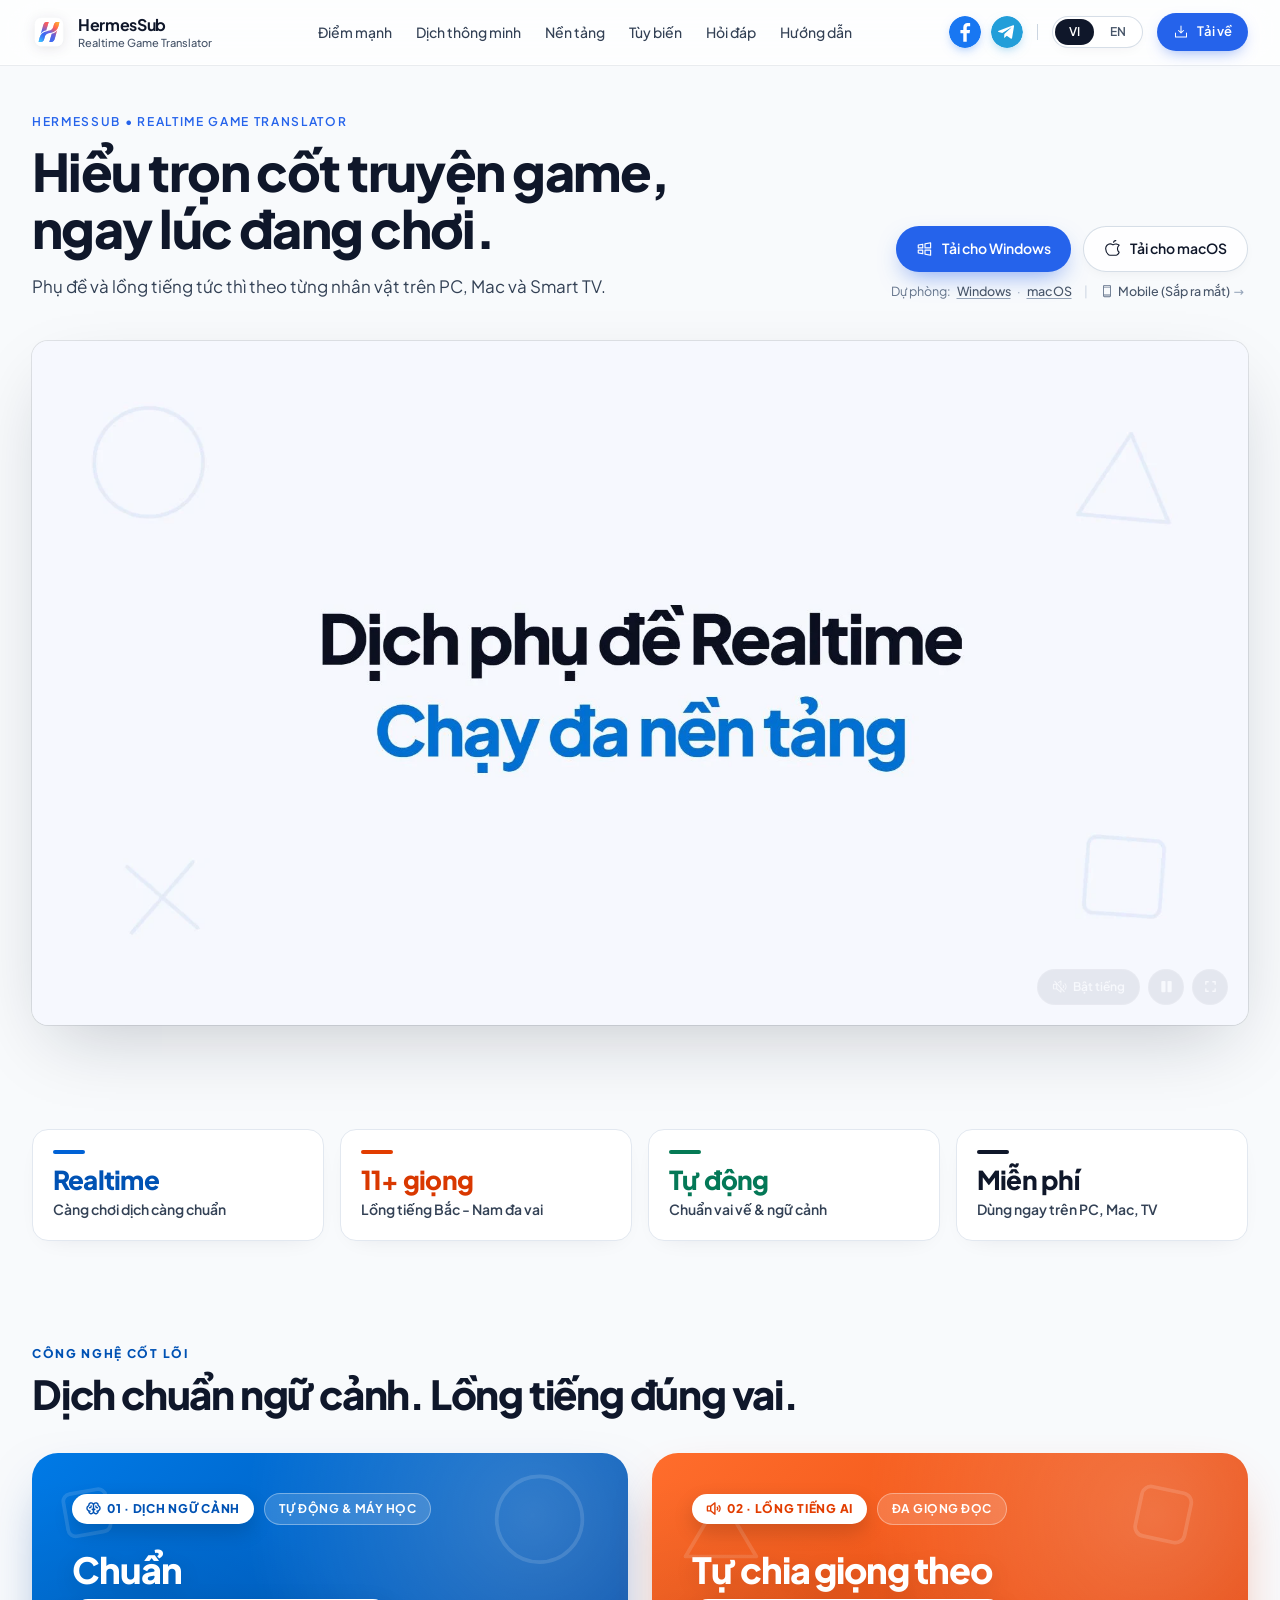
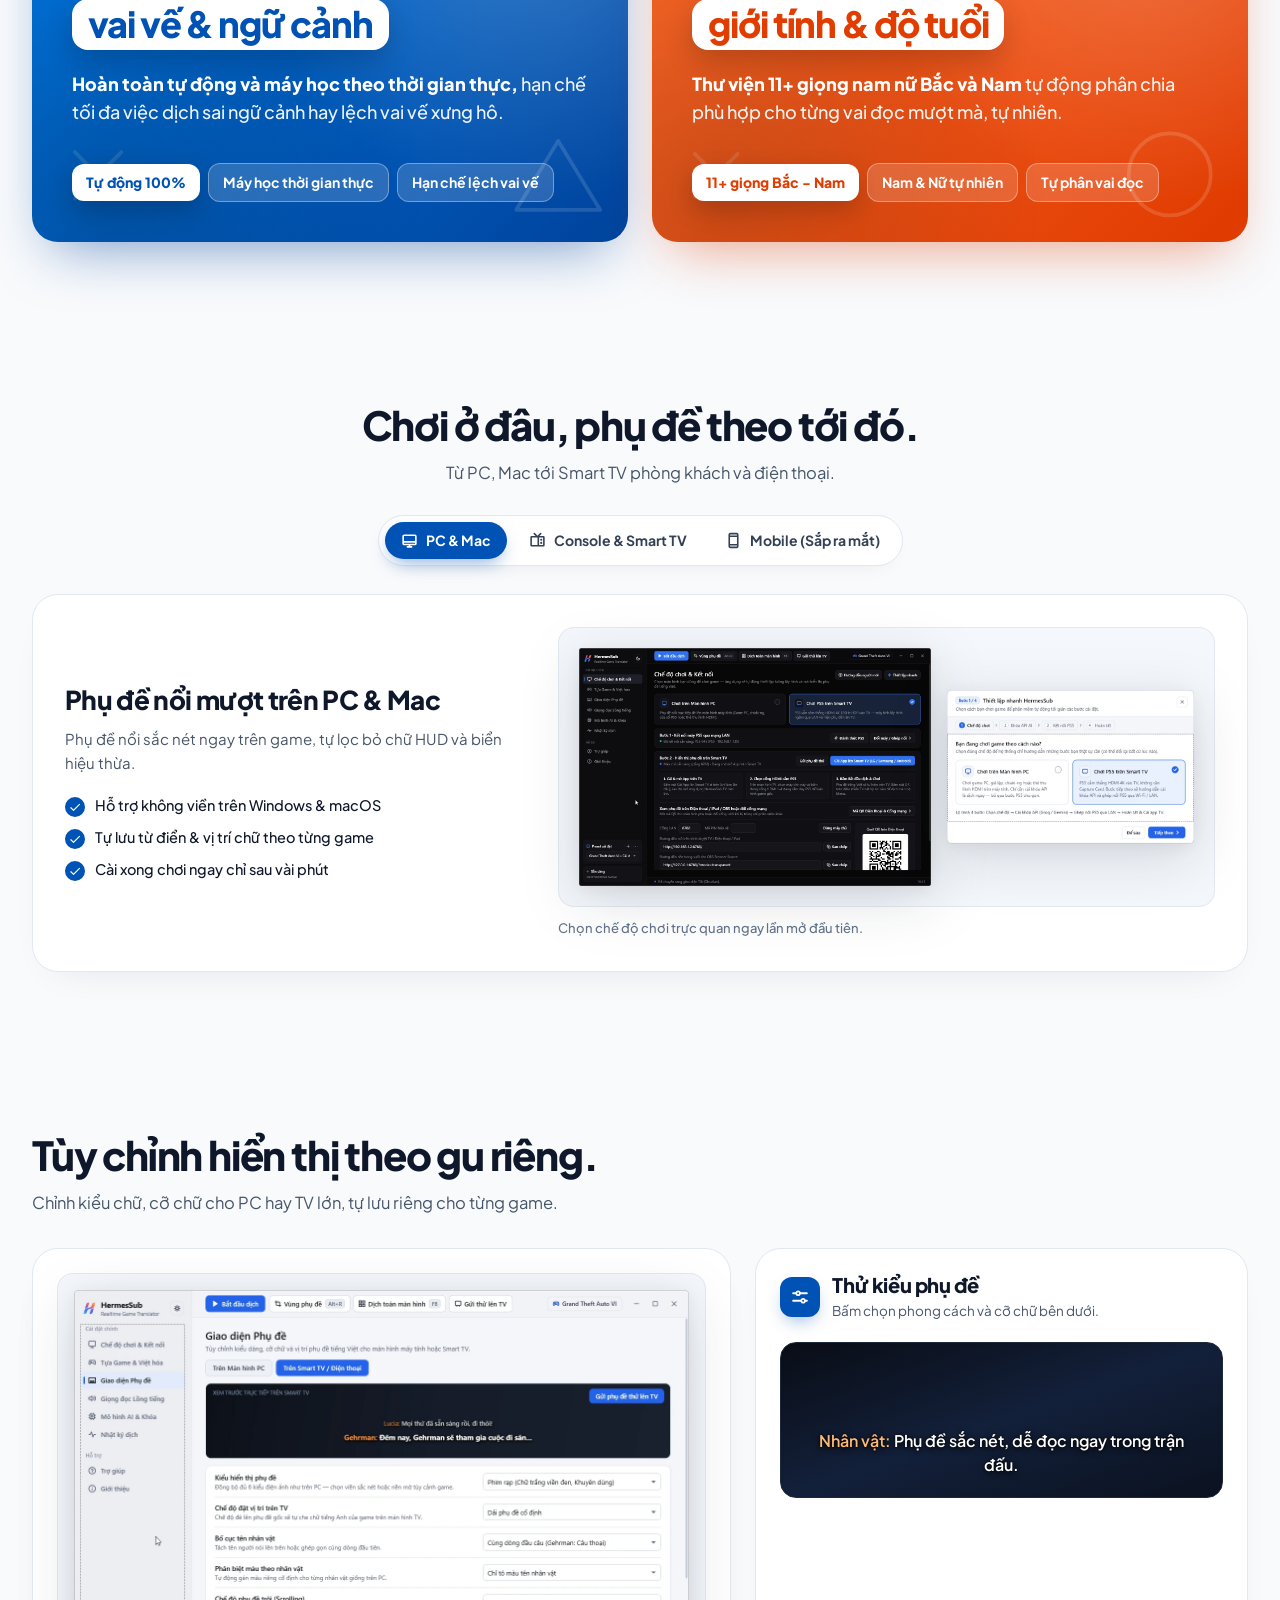
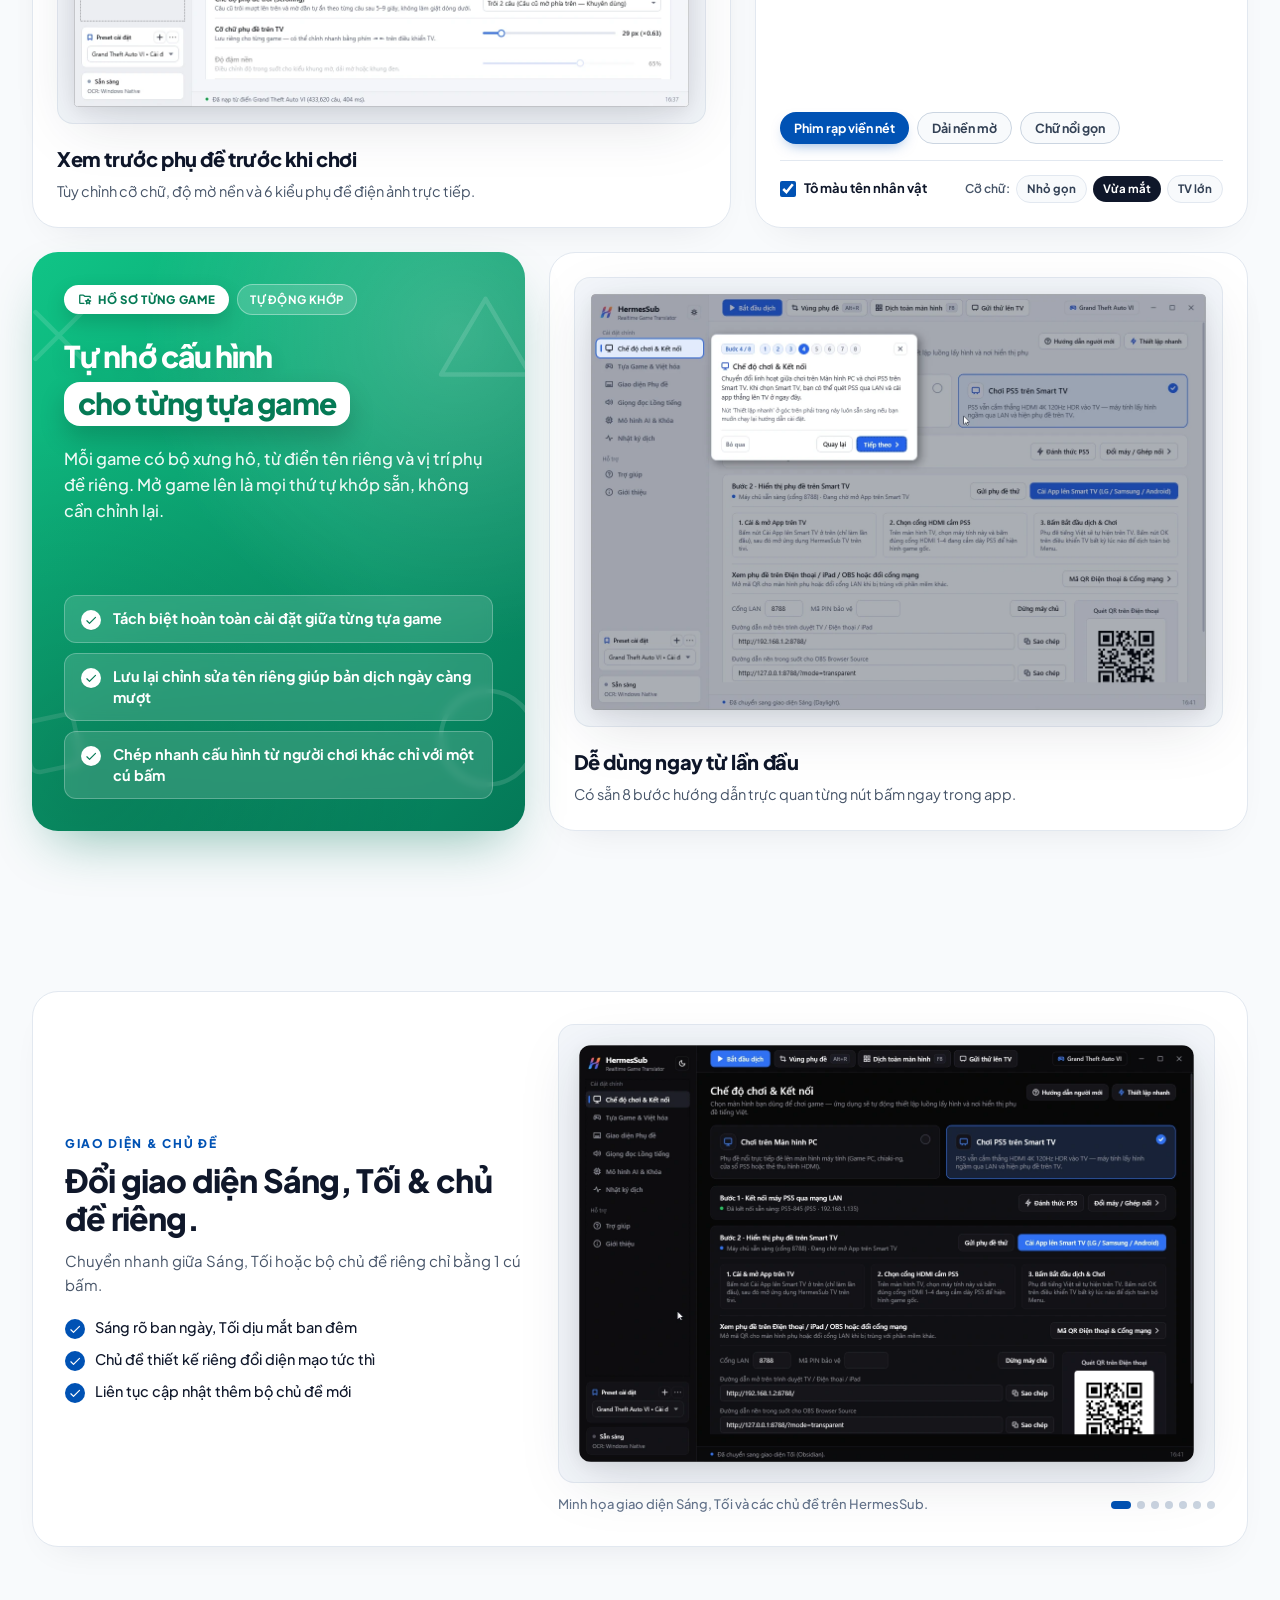
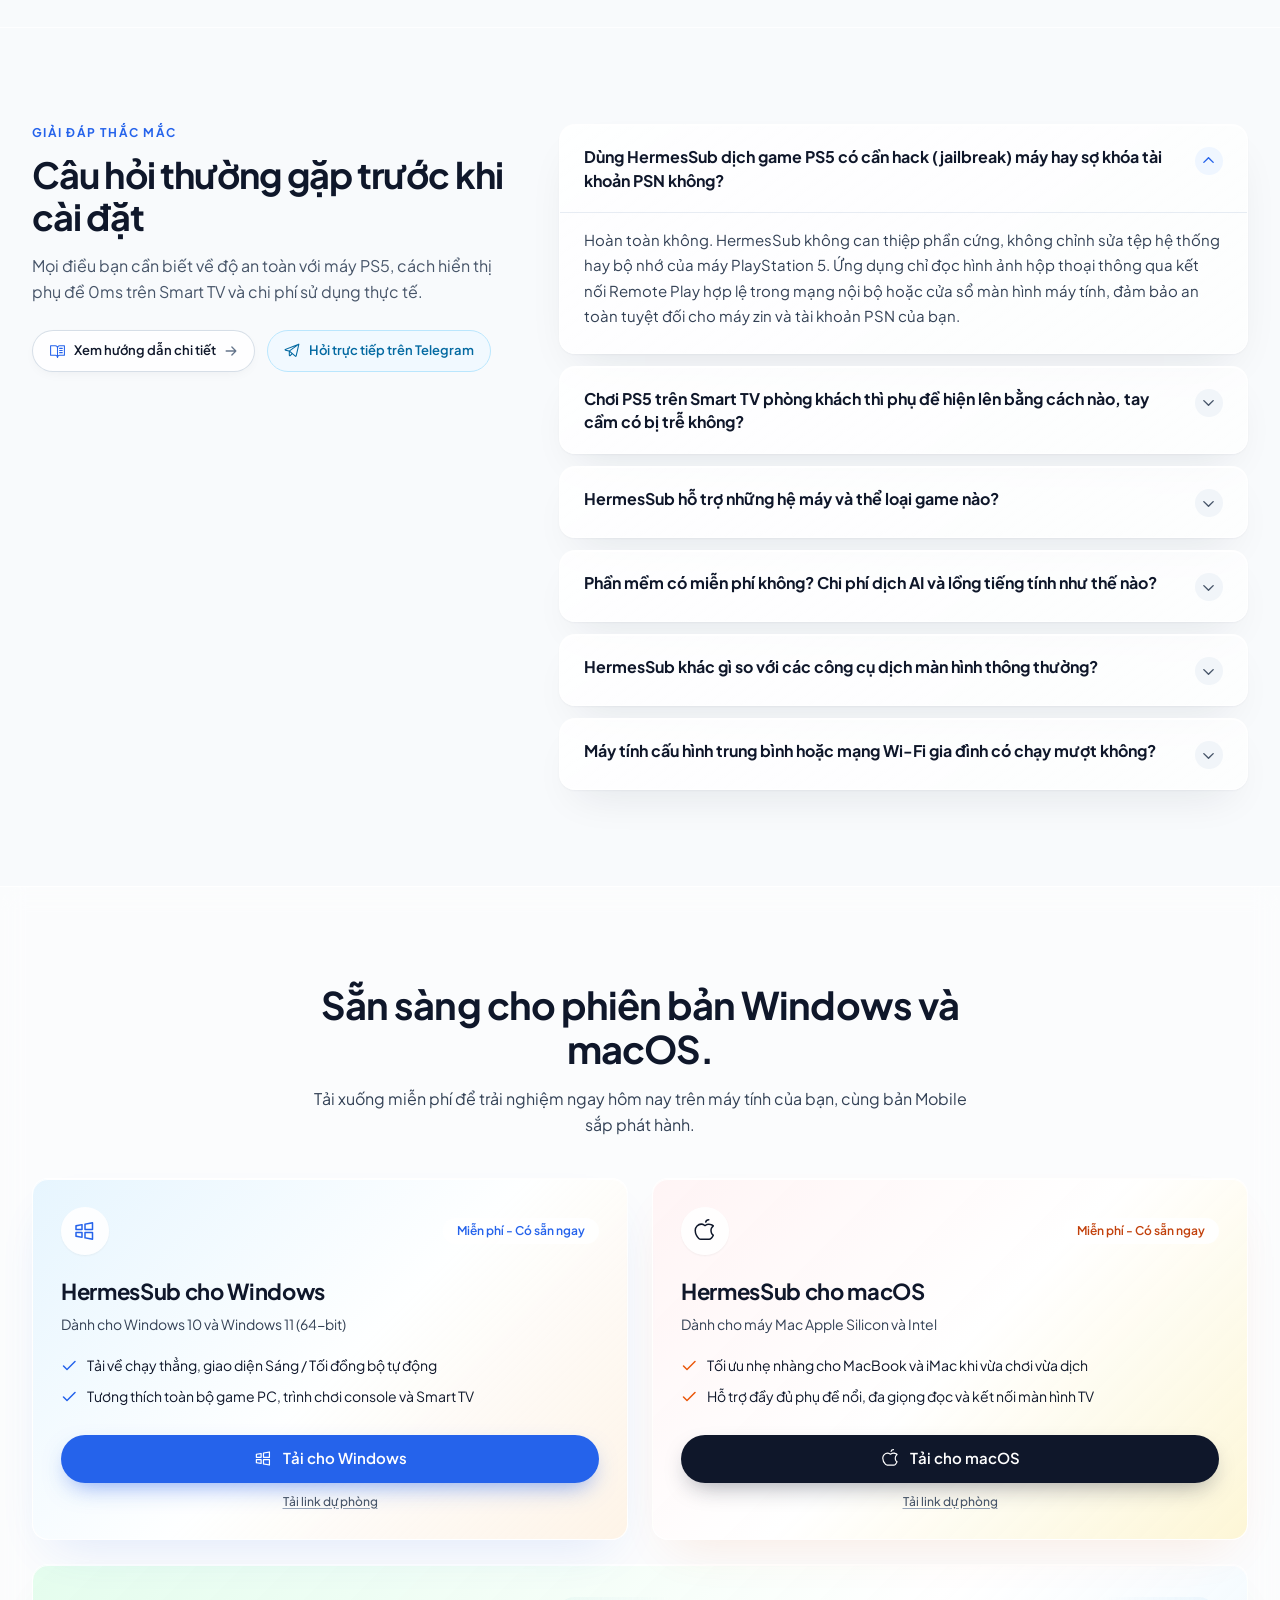
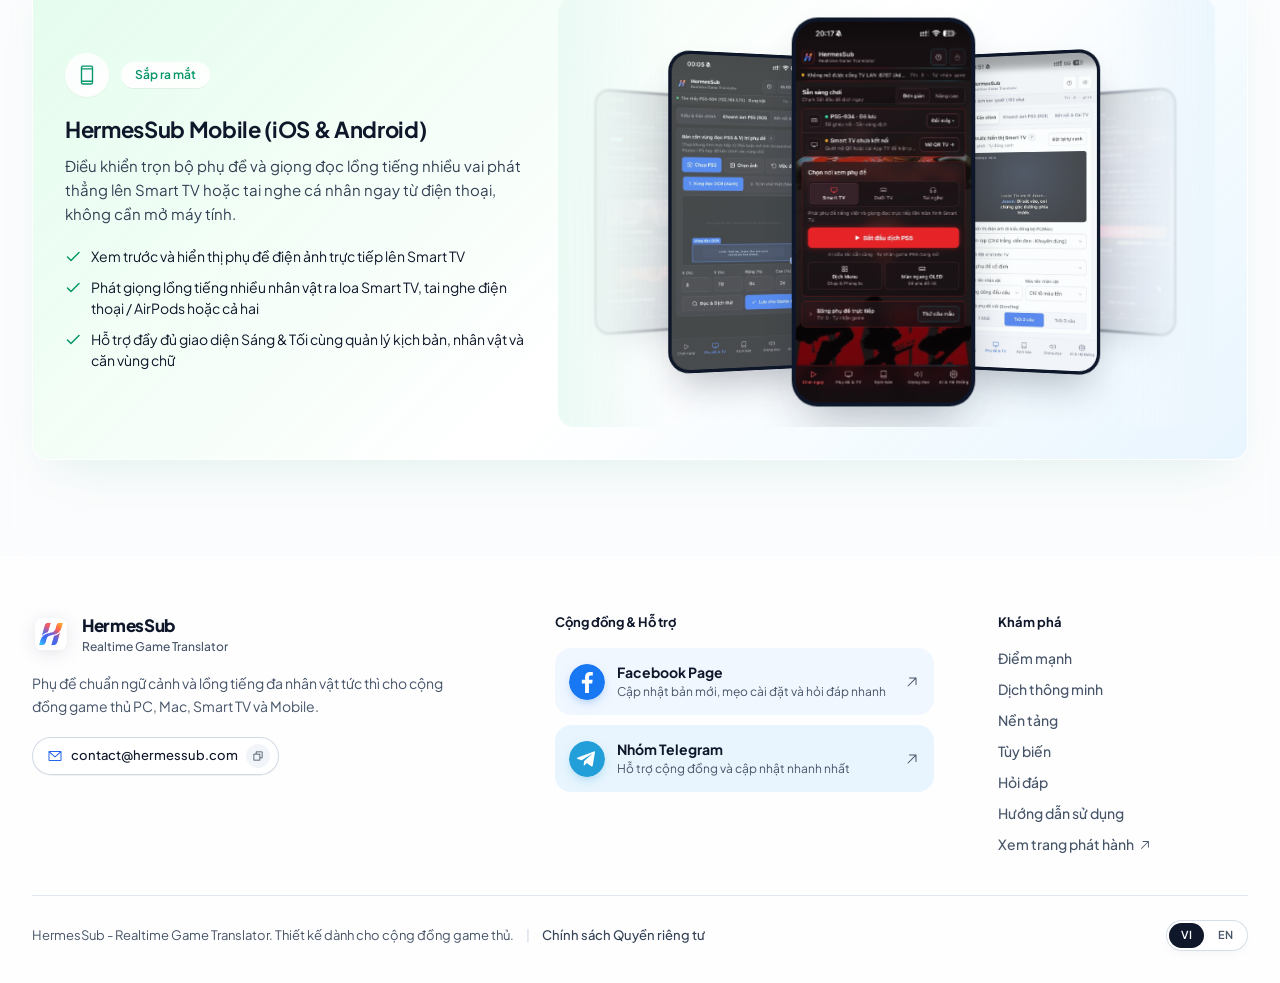
==== commit 30c4f5c0: "feat(ui): unify crisp white/neutral cards and tighten copy across Platforms, Customization & Themes" ====
--- a/en/index.html
+++ b/en/index.html
@@ -28,11 +28,11 @@
     <meta name="twitter:image" content="https://hermessub.com/images/app_icon_light.png" />
     <script id="hermessub-jsonld" type="application/ld+json">{"@context":"https://schema.org","@graph":[{"@type":"Organization","@id":"https://hermessub.com/#organization","name":"HermesSub","url":"https://hermessub.com/","logo":{"@type":"ImageObject","url":"https://hermessub.com/images/app_icon_light.png","width":512,"height":512},"email":"contact@hermessub.com","sameAs":["https://github.com/HermesSub/hermessub.github.io","https://www.facebook.com/hermessub","https://t.me/hermessub_com"]},{"@type":"WebSite","@id":"https://hermessub.com/#website","url":"https://hermessub.com/","name":"HermesSub","alternateName":"HermesSub - Realtime Game Translator","inLanguage":["vi","en"],"publisher":{"@id":"https://hermessub.com/#organization"}},{"@type":"SoftwareApplication","@id":"https://hermessub.com/#software","name":"HermesSub","applicationCategory":"GameApplication","applicationSubCategory":"Real-Time Game Subtitle Translator & AI Voice Dubbing","operatingSystem":"Windows 10, Windows 11, macOS (Apple Silicon), Android TV, LG webOS, Samsung Tizen, iOS","softwareVersion":"1.0.4","inLanguage":"en","url":"https://hermessub.com/en/","description":"Translate story games live on screen with character-aware subtitles and multi-voice AI dubbing across Windows, macOS, PS5, and Smart TV. Free download.","downloadUrl":["https://github.com/HermesSub/hermessub.github.io/releases/download/v1.0.4/HermesSub-win-x64.zip","https://github.com/HermesSub/hermessub.github.io/releases/download/v1.0.4/HermesSub-osx-arm64.zip"],"screenshot":"https://hermessub.com/screenshots/subtitle-studio-light.webp","image":"https://hermessub.com/images/app_icon_light.png","offers":{"@type":"Offer","price":"0","priceCurrency":"USD"},"publisher":{"@id":"https://hermessub.com/#organization"}},{"@type":"VideoObject","@id":"https://hermessub.com/en/#promo-video","name":"HermesSub - Real-Time Game Subtitle Translation & AI Voice Dubbing Demo","description":"Watch HermesSub translate in-game dialogue with character-accurate tone and multi-character voice acting live across PC, Mac, PS5, and Smart TV.","thumbnailUrl":["https://hermessub.com/videos/hermessub-promo-poster.webp"],"uploadDate":"2026-11-25T00:00:00+07:00","duration":"PT1M10S","contentUrl":"https://media.hermessub.com/Videos/hermessub-promo.mp4?v=2","embedUrl":"https://hermessub.com/en/","inLanguage":"en","publisher":{"@id":"https://hermessub.com/#organization"}},{"@type":"FAQPage","@id":"https://hermessub.com/en/#faq","inLanguage":"en","mainEntity":[{"@type":"Question","name":"Does HermesSub require a jailbroken PS5, or can it risk a PSN account ban?","acceptedAnswer":{"@type":"Answer","text":"No jailbreak or console modification is ever required. HermesSub never alters game files, firmware, or console memory. It reads on-screen dialogue through official Remote Play over your home network or a desktop video window, keeping your stock PS5 and PlayStation Network account completely safe."}},{"@type":"Question","name":"How do live subtitles appear on a living-room Smart TV without adding controller lag?","acceptedAnswer":{"@type":"Answer","text":"Your DualSense controller stays paired directly to your PS5 on your primary PSN account over native HDMI with 0ms input latency. HermesSub quietly reads dialogue in the background via a secondary PSN session and renders crisp cinema subtitles natively on your LG webOS, Samsung Tizen, or Android TV."}},{"@type":"Question","name":"Which platforms, consoles, and game genres does HermesSub support?","acceptedAnswer":{"@type":"Answer","text":"HermesSub runs on Windows 10/11 PCs, Apple Silicon Macs, Windows gaming handhelds, and PlayStation 5 (via Remote Play, chiaki-ng, or HDMI capture cards), outputting overlays on desktop monitors or Smart TVs. It works with any story-driven RPG, action-adventure, visual novel, or indie title."}},{"@type":"Question","name":"Is HermesSub free to download, and how do AI translation costs work?","acceptedAnswer":{"@type":"Answer","text":"HermesSub is free to download and use. Pre-built community game dictionaries and offline voice models run locally at zero cost. For live AI translation of brand-new lines, you can use free translation engines or plug in your own Gemini, DeepSeek, Groq, or OpenAI API key with full control over usage."}},{"@type":"Question","name":"How is HermesSub different from generic screen OCR translators?","acceptedAnswer":{"@type":"Answer","text":"Generic screen translators translate isolated lines out of context, breaking character tone, relationships, and lore terminology. HermesSub tracks ongoing story context, locks per-character relationship tone and glossaries, and assigns distinct AI voices to individual speakers."}},{"@type":"Question","name":"Will HermesSub slow down my PC or require high internet bandwidth?","acceptedAnswer":{"@type":"Answer","text":"No. HermesSub is natively engineered to run alongside demanding games with minimal CPU and GPU overhead. Local PS5 video reading and Smart TV subtitle delivery stay inside your home Wi-Fi or LAN without routing video frames through external servers."}}]}]}</script>
     <!--seo-head-end-->
-    <script type="module" crossorigin src="/assets/index-2lK4Jmj7.js"></script>
-    <link rel="stylesheet" crossorigin href="/assets/index-B7lJNoNs.css">
+    <script type="module" crossorigin src="/assets/index-BccfidQM.js"></script>
+    <link rel="stylesheet" crossorigin href="/assets/index-CowylOxo.css">
   </head>
   <body class="bg-[#F8FAFC] text-[#0F172A] antialiased selection:bg-[#2563EB]/15 selection:text-[#0F172A]">
-    <div id="root"><link rel="preload" as="image" href="/images/hermessub-logo-light.svg"/><link rel="preload" as="image" href="/images/social-facebook.svg"/><link rel="preload" as="image" href="/images/social-telegram.svg"/><link rel="preload" as="image" href="/screenshots/theme-obsidian.webp"/><link rel="preload" as="image" href="/screenshots/mobile-play-akira.webp"/><link rel="preload" as="image" href="/screenshots/mobile-tv-subtitles.jpg"/><link rel="preload" as="image" href="/screenshots/mobile-scripts-gta6.webp"/><link rel="preload" as="image" href="/screenshots/mobile-tv-voice.jpg"/><link rel="preload" as="image" href="/screenshots/mobile-themes-cyberpunk.webp"/><link rel="preload" as="image" href="/screenshots/mobile-roi-dark.webp"/><div class="relative min-h-[100dvh] text-[#0F172A]"><div aria-hidden="true" class="pastel-ambient-canvas pointer-events-none fixed inset-0 -z-10"></div><header class="sticky top-0 z-40 border-b border-white/80 bg-white/75 shadow-[0_1px_0_rgba(15,23,42,0.06)] backdrop-blur-xl"><nav aria-label="Primary Navigation" class="mx-auto flex h-16 max-w-[1320px] items-center justify-between gap-2 px-4 sm:gap-4 md:px-8"><a href="#" class="flex shrink-0 items-center gap-2.5 rounded-2xl py-1 pr-1 transition-opacity hover:opacity-90 sm:gap-3 sm:pr-2"><img src="/images/hermessub-logo-light.svg" alt="HermesSub" width="32" height="32" class="h-8 w-8 shrink-0 object-contain drop-shadow-[0_2px_6px_rgba(15,23,42,0.1)] sm:h-[34px] sm:w-[34px]"/><div class="flex flex-col leading-none"><span class="text-[15px] font-bold tracking-[-0.02em] text-[#0F172A] sm:text-[16px]">HermesSub</span><span class="mt-1 hidden text-[11px] font-medium text-[#475569] sm:block">Realtime Game Translator</span></div></a><ul class="hidden items-center gap-5 xl:gap-6 lg:flex"><li><a href="#highlights" class="whitespace-nowrap text-[14px] font-medium text-[#334155] transition-colors hover:text-[#2563EB]">Strengths</a></li><li><a href="#intelligence" class="whitespace-nowrap text-[14px] font-medium text-[#334155] transition-colors hover:text-[#2563EB]">Smart Context</a></li><li><a href="#platforms" class="whitespace-nowrap text-[14px] font-medium text-[#334155] transition-colors hover:text-[#2563EB]">Platforms</a></li><li><a href="#customize" class="whitespace-nowrap text-[14px] font-medium text-[#334155] transition-colors hover:text-[#2563EB]">Customize</a></li><li><a href="#faq" class="whitespace-nowrap text-[14px] font-medium text-[#334155] transition-colors hover:text-[#2563EB]">FAQ</a></li><li><a href="/en/guides/" class="whitespace-nowrap text-[14px] transition-colors hover:text-[#2563EB] font-medium text-[#334155]">Guides</a></li></ul><div class="flex shrink-0 items-center gap-3 sm:gap-3.5"><div class="flex items-center gap-2.5 sm:gap-2.5"><a href="https://www.facebook.com/hermessub" target="_blank" rel="noopener noreferrer" aria-label="HermesSub Facebook Page" title="Facebook Page" class="inline-flex h-7 w-7 items-center justify-center rounded-full shadow-[0_4px_12px_-4px_rgba(24,119,242,0.55)] transition-transform hover:scale-108 active:scale-95 sm:h-8 sm:w-8"><img src="/images/social-facebook.svg" alt="Facebook" width="32" height="32" class="h-7 w-7 rounded-full sm:h-8 sm:w-8"/></a><a href="https://t.me/hermessub_com" target="_blank" rel="noopener noreferrer" aria-label="HermesSub Telegram Community" title="Telegram Group" class="inline-flex h-7 w-7 items-center justify-center rounded-full shadow-[0_4px_12px_-4px_rgba(34,158,217,0.55)] transition-transform hover:scale-108 active:scale-95 sm:h-8 sm:w-8"><img src="/images/social-telegram.svg" alt="Telegram" width="32" height="32" class="h-7 w-7 rounded-full sm:h-8 sm:w-8"/></a></div><span aria-hidden="true" class="hidden h-4 w-px bg-[#CBD5E1] sm:inline-block"></span><div role="group" aria-label="Language switcher" class="glass-pill flex items-center gap-0.5 rounded-full p-0.5"><a href="/" hrefLang="vi" class="rounded-full px-3 py-1 text-[11px] font-semibold transition-colors sm:px-3.5 sm:text-[12px] text-[#475569] hover:text-[#0F172A]">VI</a><a href="/en/" hrefLang="en" aria-current="true" class="rounded-full px-3 py-1 text-[11px] font-semibold transition-colors sm:px-3.5 sm:text-[12px] bg-[#0F172A] text-[#FFFFFF]">EN</a></div><a href="#download" class="hidden min-h-[38px] items-center gap-2 whitespace-nowrap rounded-full bg-[#2563EB] px-4 py-2 text-[13px] font-semibold text-[#FFFFFF] shadow-[0_6px_16px_-6px_rgba(37,99,235,0.55)] transition-all hover:bg-[#1D4ED8] active:scale-[0.98] sm:inline-flex"><svg xmlns="http://www.w3.org/2000/svg" width="16" height="16" fill="currentColor" viewBox="0 0 256 256" aria-hidden="true"><path d="M224,144v64a8,8,0,0,1-8,8H40a8,8,0,0,1-8-8V144a8,8,0,0,1,16,0v56H208V144a8,8,0,0,1,16,0Zm-101.66,5.66a8,8,0,0,0,11.32,0l40-40a8,8,0,0,0-11.32-11.32L136,124.69V32a8,8,0,0,0-16,0v92.69L93.66,98.34a8,8,0,0,0-11.32,11.32Z"></path></svg><span>Download</span></a><button type="button" aria-label="Open navigation menu" aria-expanded="false" class="glass-pill inline-flex h-8 w-8 items-center justify-center rounded-full text-[#0F172A] transition-colors hover:bg-white sm:h-9 sm:w-9 lg:hidden"><svg xmlns="http://www.w3.org/2000/svg" width="17" height="17" fill="currentColor" viewBox="0 0 256 256" aria-hidden="true"><path d="M224,128a8,8,0,0,1-8,8H40a8,8,0,0,1,0-16H216A8,8,0,0,1,224,128ZM40,72H216a8,8,0,0,0,0-16H40a8,8,0,0,0,0,16ZM216,184H40a8,8,0,0,0,0,16H216a8,8,0,0,0,0-16Z"></path></svg></button></div></nav></header><main id="main-content"><section class="pt-8 pb-14 md:pt-12 md:pb-20"><div class="mx-auto max-w-[1320px] px-5 md:px-8"><div class="grid grid-cols-1 items-end gap-7 lg:grid-cols-12"><div class="lg:col-span-6 xl:col-span-7"><p class="text-[12px] font-semibold tracking-[0.14em] text-[#2563EB] uppercase">HERMESSUB • REALTIME GAME TRANSLATOR</p><h1 class="mt-3 text-[28px] leading-[1.1] font-extrabold tracking-[-0.03em] text-[#0F172A] sm:text-[40px] lg:text-[46px] xl:text-[52px]">Play any game in your language,<br/>live on screen.</h1><p class="mt-4 max-w-[54ch] text-[15px] leading-[1.6] text-[#334155] sm:text-[17px]">Instant story subtitles and character-matched voices on PC, Mac, and your living-room TV.</p></div><div class="flex flex-col items-start gap-2.5 lg:col-span-6 lg:items-end xl:col-span-5"><div class="grid w-full grid-cols-2 gap-2.5 sm:flex sm:w-auto sm:flex-row sm:flex-nowrap sm:items-center sm:gap-3 lg:justify-end"><a href="https://github.com/HermesSub/hermessub.github.io/releases/download/v1.0.4/HermesSub-win-x64.zip" target="_blank" rel="noopener noreferrer" class="inline-flex min-h-[44px] items-center justify-center gap-1.5 whitespace-nowrap rounded-full bg-[#2563EB] px-3 py-2 text-[13px] font-semibold text-[#FFFFFF] shadow-[0_10px_24px_-8px_rgba(37,99,235,0.58)] transition-all hover:bg-[#1D4ED8] active:scale-[0.98] sm:min-h-[46px] sm:gap-2 sm:px-5 sm:py-2.5 sm:text-[14px]"><svg xmlns="http://www.w3.org/2000/svg" width="16" height="16" fill="currentColor" viewBox="0 0 256 256" class="shrink-0 sm:h-[18px] sm:w-[18px]" aria-hidden="true"><path d="M208,136H128a8,8,0,0,0-8,8v57.45a8,8,0,0,0,6.57,7.88l80,14.54A7.61,7.61,0,0,0,208,224a8,8,0,0,0,8-8V144A8,8,0,0,0,208,136Zm-8,70.41-64-11.63V152h64ZM96,136H32a8,8,0,0,0-8,8v40a8,8,0,0,0,6.57,7.87l64,11.64a8.54,8.54,0,0,0,1.43.13,8,8,0,0,0,8-8V144A8,8,0,0,0,96,136Zm-8,50.05-48-8.73V152H88ZM213.13,33.86a8,8,0,0,0-6.56-1.73l-80,14.55A8,8,0,0,0,120,54.55V112a8,8,0,0,0,8,8h80a8,8,0,0,0,8-8V40A8,8,0,0,0,213.13,33.86ZM200,104H136V61.22l64-11.63ZM101.13,54.22a8,8,0,0,0-6.56-1.73l-64,11.64A8,8,0,0,0,24,72v40a8,8,0,0,0,8,8H96a8,8,0,0,0,8-8V60.36A8,8,0,0,0,101.13,54.22ZM88,104H40V78.68L88,70Z"></path></svg><span>Get Windows</span></a><a href="https://github.com/HermesSub/hermessub.github.io/releases/download/v1.0.4/HermesSub-osx-arm64.zip" target="_blank" rel="noopener noreferrer" class="glass-pill inline-flex min-h-[44px] items-center justify-center gap-1.5 whitespace-nowrap rounded-full px-3 py-2 text-[13px] font-semibold text-[#0F172A] transition-all hover:bg-white active:scale-[0.98] sm:min-h-[46px] sm:gap-2 sm:px-5 sm:py-2.5 sm:text-[14px]"><svg xmlns="http://www.w3.org/2000/svg" width="16" height="16" fill="currentColor" viewBox="0 0 256 256" class="shrink-0 sm:h-[18px] sm:w-[18px]" aria-hidden="true"><path d="M223.3,169.59a8.07,8.07,0,0,0-2.8-3.4C203.53,154.53,200,134.64,200,120c0-17.67,13.47-33.06,21.5-40.67a8,8,0,0,0,0-11.62C208.82,55.74,187.82,48,168,48a72.2,72.2,0,0,0-40,12.13,71.56,71.56,0,0,0-90.71,9.09A74.63,74.63,0,0,0,16,123.4a127.06,127.06,0,0,0,40.14,89.73A39.8,39.8,0,0,0,83.59,224h87.68a39.84,39.84,0,0,0,29.12-12.57,125,125,0,0,0,17.82-24.6C225.23,174,224.33,172,223.3,169.59Zm-34.63,30.94a23.76,23.76,0,0,1-17.4,7.47H83.59a23.82,23.82,0,0,1-16.44-6.51A111.14,111.14,0,0,1,32,123,58.5,58.5,0,0,1,48.65,80.47,54.81,54.81,0,0,1,88,64h.78A55.45,55.45,0,0,1,123,76.28a8,8,0,0,0,10,0A55.44,55.44,0,0,1,168,64a70.64,70.64,0,0,1,36,10.35c-13,14.52-20,30.47-20,45.65,0,23.77,7.64,42.73,22.18,55.3A105.82,105.82,0,0,1,188.67,200.53ZM128.23,30A40,40,0,0,1,167,0h1a8,8,0,0,1,0,16h-1a24,24,0,0,0-23.24,18,8,8,0,1,1-15.5-4Z"></path></svg><span>Get macOS</span></a></div><div class="flex w-full flex-wrap items-center justify-between gap-x-2 gap-y-1 px-0.5 text-[11.5px] text-[#64748B] sm:w-auto sm:justify-start sm:gap-x-3 sm:px-1 sm:text-[12.5px] lg:justify-end"><span class="inline-flex items-center gap-x-1.5 whitespace-nowrap"><span>Backup:</span><a href="https://media.hermessub.com/Releases/v1.0.4/HermesSub-win-x64.zip" target="_blank" rel="noopener noreferrer" class="font-medium text-[#475569] underline decoration-[#94A3B8] underline-offset-2 transition-colors hover:text-[#2563EB] hover:decoration-[#2563EB]">Windows</a><span aria-hidden="true" class="text-[#94A3B8]">·</span><a href="https://media.hermessub.com/Releases/v1.0.4/HermesSub-osx-arm64.zip" target="_blank" rel="noopener noreferrer" class="font-medium text-[#475569] underline decoration-[#94A3B8] underline-offset-2 transition-colors hover:text-[#0F172A] hover:decoration-[#0F172A]">macOS</a></span><span aria-hidden="true" class="hidden text-[#CBD5E1] sm:inline">|</span><a href="#download" class="group inline-flex items-center gap-1 whitespace-nowrap font-medium text-[#475569] transition-colors hover:text-[#2563EB]"><svg xmlns="http://www.w3.org/2000/svg" width="14" height="14" fill="currentColor" viewBox="0 0 256 256" class="shrink-0 text-[#64748B] transition-colors group-hover:text-[#2563EB]" aria-hidden="true"><path d="M176,16H80A24,24,0,0,0,56,40V216a24,24,0,0,0,24,24h96a24,24,0,0,0,24-24V40A24,24,0,0,0,176,16ZM72,64H184V192H72Zm8-32h96a8,8,0,0,1,8,8v8H72V40A8,8,0,0,1,80,32Zm96,192H80a8,8,0,0,1-8-8v-8H184v8A8,8,0,0,1,176,224Z"></path></svg><span>Mobile (Soon)</span><span aria-hidden="true" class="text-[#94A3B8] transition-transform group-hover:translate-x-0.5 group-hover:text-[#2563EB]">→</span></a></div></div></div><div class="mt-8 aspect-video w-full md:mt-10"><div class="group relative h-full w-full overflow-hidden rounded-2xl bg-[#F6F8FC] shadow-[0_28px_72px_-20px_rgba(15,23,42,0.22)] ring-1 ring-[#0F172A]/10"><div class="relative flex h-full w-full items-center justify-center"><video poster="/videos/hermessub-promo-poster.webp" autoPlay="" loop="" muted="" playsInline="" preload="metadata" class="h-full w-full cursor-pointer bg-[#F6F8FC] object-cover"><source src="https://media.hermessub.com/Videos/hermessub-promo-av1.mp4" type="video/mp4; codecs=&quot;av01.0.08M.08, mp4a.40.2&quot;"/><source src="https://media.hermessub.com/Videos/hermessub-promo.mp4?v=2" type="video/mp4"/></video><div data-controls-visible="false" class="pointer-events-none absolute z-10 flex items-center transition-opacity duration-300 right-2 bottom-2 gap-1.5 sm:right-5 sm:bottom-5 sm:gap-2 opacity-30"><button type="button" aria-label="Unmute" class="pointer-events-auto inline-flex h-7 w-7 sm:h-9 sm:w-auto items-center justify-center sm:gap-1.5 rounded-full border sm:px-3.5 text-[12px] font-semibold transition-all duration-300 active:scale-95 border-white/15 bg-[#0F172A]/24 text-[#FFFFFF]/90 backdrop-blur-[3px] hover:bg-[#0F172A]/72"><svg xmlns="http://www.w3.org/2000/svg" width="14" height="14" fill="currentColor" viewBox="0 0 256 256" class="sm:h-[15px] sm:w-[15px]" aria-hidden="true"><path d="M53.92,34.62A8,8,0,1,0,42.08,45.38L73.55,80H32A16,16,0,0,0,16,96v64a16,16,0,0,0,16,16H77.25l69.84,54.31A8,8,0,0,0,160,224V175.09l42.08,46.29a8,8,0,1,0,11.84-10.76ZM32,96H72v64H32ZM144,207.64,88,164.09V95.89l56,61.6Zm42-63.77a24,24,0,0,0,0-31.72,8,8,0,1,1,12-10.57,40,40,0,0,1,0,52.88,8,8,0,0,1-12-10.59Zm-80.16-76a8,8,0,0,1,1.4-11.23l39.85-31A8,8,0,0,1,160,32v74.83a8,8,0,0,1-16,0V48.36l-26.94,21A8,8,0,0,1,105.84,67.91ZM248,128a79.9,79.9,0,0,1-20.37,53.34,8,8,0,0,1-11.92-10.67,64,64,0,0,0,0-85.33,8,8,0,1,1,11.92-10.67A79.83,79.83,0,0,1,248,128Z"></path></svg><span class="hidden sm:inline">Unmute</span></button><button type="button" aria-label="Pause" class="pointer-events-auto inline-flex h-7 w-7 sm:h-9 sm:w-9 items-center justify-center rounded-full border transition-all duration-300 active:scale-95 border-white/15 bg-[#0F172A]/24 text-[#FFFFFF]/90 backdrop-blur-[3px] hover:bg-[#0F172A]/72"><svg xmlns="http://www.w3.org/2000/svg" width="13" height="13" fill="currentColor" viewBox="0 0 256 256" class="sm:h-[15px] sm:w-[15px]" aria-hidden="true"><path d="M216,48V208a16,16,0,0,1-16,16H160a16,16,0,0,1-16-16V48a16,16,0,0,1,16-16h40A16,16,0,0,1,216,48ZM96,32H56A16,16,0,0,0,40,48V208a16,16,0,0,0,16,16H96a16,16,0,0,0,16-16V48A16,16,0,0,0,96,32Z"></path></svg></button><button type="button" aria-label="Fullscreen" class="pointer-events-auto inline-flex h-7 w-7 sm:h-9 sm:w-9 items-center justify-center rounded-full border transition-all duration-300 active:scale-95 border-white/15 bg-[#0F172A]/24 text-[#FFFFFF]/90 backdrop-blur-[3px] hover:bg-[#0F172A]/72"><svg xmlns="http://www.w3.org/2000/svg" width="14" height="14" fill="currentColor" viewBox="0 0 256 256" class="sm:h-[15px] sm:w-[15px]" aria-hidden="true"><path d="M220,48V88a12,12,0,0,1-24,0V60H168a12,12,0,0,1,0-24h40A12,12,0,0,1,220,48ZM88,196H60V168a12,12,0,0,0-24,0v40a12,12,0,0,0,12,12H88a12,12,0,0,0,0-24Zm120-40a12,12,0,0,0-12,12v28H168a12,12,0,0,0,0,24h40a12,12,0,0,0,12-12V168A12,12,0,0,0,208,156ZM88,36H48A12,12,0,0,0,36,48V88a12,12,0,0,0,24,0V60H88a12,12,0,0,0,0-24Z"></path></svg></button></div></div></div></div></div></section><section id="highlights" aria-label="Strengths" class="scroll-mt-20 py-4 md:py-6"><div class="mx-auto max-w-[1320px] px-4 sm:px-5 md:px-8"><div class="grid grid-cols-2 gap-3 lg:grid-cols-4 lg:gap-4"><div class="flex flex-col justify-between rounded-2xl border border-[#E2E8F0] bg-[#FFFFFF] p-4 shadow-[0_8px_24px_-16px_rgba(15,23,42,0.14)] sm:p-5"><span aria-hidden="true" class="h-1 w-8 rounded-full bg-[#0062D6]"></span><div class="mt-3"><p class="text-[21px] leading-[1.1] font-extrabold tracking-[-0.03em] sm:text-[26px] text-[#0052B4]">Real-time</p><p class="mt-1.5 text-[13px] leading-[1.4] font-semibold text-[#334155] sm:text-[14px]">Smarter the longer you play</p></div></div><div class="flex flex-col justify-between rounded-2xl border border-[#E2E8F0] bg-[#FFFFFF] p-4 shadow-[0_8px_24px_-16px_rgba(15,23,42,0.14)] sm:p-5"><span aria-hidden="true" class="h-1 w-8 rounded-full bg-[#E23D00]"></span><div class="mt-3"><p class="text-[21px] leading-[1.1] font-extrabold tracking-[-0.03em] sm:text-[26px] text-[#D93800]">11+ Voices</p><p class="mt-1.5 text-[13px] leading-[1.4] font-semibold text-[#334155] sm:text-[14px]">Auto gender &amp; age dubbing</p></div></div><div class="flex flex-col justify-between rounded-2xl border border-[#E2E8F0] bg-[#FFFFFF] p-4 shadow-[0_8px_24px_-16px_rgba(15,23,42,0.14)] sm:p-5"><span aria-hidden="true" class="h-1 w-8 rounded-full bg-[#057A55]"></span><div class="mt-3"><p class="text-[21px] leading-[1.1] font-extrabold tracking-[-0.03em] sm:text-[26px] text-[#047857]">Automatic</p><p class="mt-1.5 text-[13px] leading-[1.4] font-semibold text-[#334155] sm:text-[14px]">Role &amp; context accurate</p></div></div><div class="flex flex-col justify-between rounded-2xl border border-[#E2E8F0] bg-[#FFFFFF] p-4 shadow-[0_8px_24px_-16px_rgba(15,23,42,0.14)] sm:p-5"><span aria-hidden="true" class="h-1 w-8 rounded-full bg-[#0F172A]"></span><div class="mt-3"><p class="text-[21px] leading-[1.1] font-extrabold tracking-[-0.03em] sm:text-[26px] text-[#0F172A]">Free</p><p class="mt-1.5 text-[13px] leading-[1.4] font-semibold text-[#334155] sm:text-[14px]">Ready for PC, Mac &amp; TV</p></div></div></div></div></section><section id="intelligence" class="scroll-mt-20 py-14 md:py-20"><div class="mx-auto max-w-[1320px] px-4 sm:px-5 md:px-8"><div class="" style="opacity:0;transform:translateY(18px)"><div class="max-w-[980px]"><p class="text-[12px] font-extrabold tracking-[0.14em] text-[#0052B4] uppercase">CORE CAPABILITIES</p><h2 class="mt-2 text-[28px] leading-[1.15] font-extrabold tracking-[-0.03em] text-[#0F172A] sm:text-[36px] md:text-[40px]">Accurate context. Auto-matched voices.</h2></div></div><div class="mt-7 grid grid-cols-1 gap-5 md:mt-9 lg:grid-cols-2 lg:gap-6"><div class="h-full" style="opacity:0;transform:translateY(18px)"><article style="background:linear-gradient(135deg, #007AE6 0%, #00439C 100%);box-shadow:0 24px 56px -20px rgba(0, 67, 156, 0.52)" class="relative flex h-full flex-col justify-between overflow-hidden rounded-[26px] p-6 text-[#FFFFFF] sm:p-8 md:p-10"><svg aria-hidden="true" viewBox="0 0 640 420" fill="none" class="pointer-events-none absolute inset-0 h-full w-full opacity-[0.13]" preserveAspectRatio="xMidYMid slice"><circle cx="545" cy="72" r="46" stroke="#FFFFFF" stroke-width="4"></circle><polygon points="565,310 610,384 520,384" stroke="#FFFFFF" stroke-width="4" stroke-linejoin="round"></polygon><g stroke="#FFFFFF" stroke-width="4" stroke-linecap="round"><line x1="46" y1="322" x2="96" y2="372"></line><line x1="96" y1="322" x2="46" y2="372"></line></g><rect x="36" y="42" width="46" height="46" rx="8" transform="rotate(-10 59 65)" stroke="#FFFFFF" stroke-width="4"></rect></svg><div aria-hidden="true" style="background:radial-gradient(circle at 84% 16%, rgba(255,255,255,0.20) 0%, rgba(255,255,255,0) 48%), radial-gradient(circle at 12% 90%, rgba(0,0,0,0.16) 0%, rgba(0,0,0,0) 52%)" class="pointer-events-none absolute inset-0"></div><div class="relative z-10"><div class="flex flex-wrap items-center gap-2.5"><span style="color:#0052B4" class="inline-flex items-center gap-1.5 rounded-full bg-[#FFFFFF] px-3.5 py-1.5 text-[12px] font-extrabold tracking-[0.06em] uppercase shadow-[0_8px_20px_rgba(0,0,0,0.16)]"><svg xmlns="http://www.w3.org/2000/svg" width="15" height="15" fill="currentColor" viewBox="0 0 256 256" aria-hidden="true"><path d="M252,124a60.14,60.14,0,0,0-32-53.08,52,52,0,0,0-92-32.11A52,52,0,0,0,36,70.92a60,60,0,0,0,0,106.14,52,52,0,0,0,92,32.13,52,52,0,0,0,92-32.13A60.05,60.05,0,0,0,252,124ZM88,204a28,28,0,0,1-26.85-20.07c1,0,1.89.07,2.85.07h8a12,12,0,0,0,0-24H64A36,36,0,0,1,52,90.05a12,12,0,0,0,8-11.32V72a28,28,0,0,1,56,0v60.18a51.61,51.61,0,0,0-7.2-3.85,12,12,0,1,0-9.6,22A28,28,0,0,1,88,204Zm104-44h-8a12,12,0,0,0,0,24h8c1,0,1.9,0,2.85-.07a28,28,0,1,1-38-33.61,12,12,0,1,0-9.6-22,51.61,51.61,0,0,0-7.2,3.85V72a28,28,0,0,1,56,0v6.73a12,12,0,0,0,8,11.32,36,36,0,0,1-12,70Zm16-44a12,12,0,0,1-12,12,40,40,0,0,1-40-40V84a12,12,0,0,1,24,0v4a16,16,0,0,0,16,16A12,12,0,0,1,208,116ZM100,88a40,40,0,0,1-40,40,12,12,0,0,1,0-24A16,16,0,0,0,76,88V84a12,12,0,0,1,24,0Z"></path></svg><span>01 · CONTEXT AI</span></span><span class="inline-flex items-center rounded-full border border-white/35 bg-white/16 px-3.5 py-1.5 text-[12px] font-bold tracking-[0.04em] text-[#FFFFFF] uppercase">REAL-TIME LEARNING</span></div><h3 class="mt-6 text-[28px] leading-[1.18] font-extrabold tracking-[-0.03em] text-[#FFFFFF] [text-shadow:0_6px_22px_rgba(0,0,0,0.14)] sm:text-[34px] md:text-[36px]"><span class="block">Accurate</span><span style="color:#0052B4" class="mt-2 inline-block rounded-2xl bg-[#FFFFFF] px-4 py-1 text-shadow-none shadow-[0_12px_28px_rgba(0,0,0,0.18)]">roles &amp; context</span></h3><p class="mt-5 max-w-[44ch] text-[16px] leading-[1.6] font-medium text-white/92 sm:text-[18px]"><strong class="font-extrabold text-[#FFFFFF]">Fully automatic with real-time machine learning,</strong> <!-- -->minimizing out-of-context lines and mismatched speaker roles.</p></div><ul class="relative z-10 mt-7 flex flex-wrap items-center gap-2 pt-2"><li style="color:#0052B4" class="rounded-xl bg-[#FFFFFF] px-3.5 py-2 text-[13px] font-extrabold shadow-[0_10px_24px_rgba(0,0,0,0.18)] sm:text-[14px]">100% Automatic</li><li class="rounded-xl border border-white/35 bg-white/16 px-3.5 py-2 text-[13px] font-bold text-[#FFFFFF] sm:text-[14px]">Real-time learning</li><li class="rounded-xl border border-white/35 bg-white/16 px-3.5 py-2 text-[13px] font-bold text-[#FFFFFF] sm:text-[14px]">Role-accurate tone</li></ul></article></div><div class="h-full" style="opacity:0;transform:translateY(18px)"><article style="background:linear-gradient(135deg, #FF6D2C 0%, #DF3A00 100%);box-shadow:0 24px 56px -20px rgba(223, 58, 0, 0.48)" class="relative flex h-full flex-col justify-between overflow-hidden rounded-[26px] p-6 text-[#FFFFFF] sm:p-8 md:p-10"><svg aria-hidden="true" viewBox="0 0 640 420" fill="none" class="pointer-events-none absolute inset-0 h-full w-full opacity-[0.14]" preserveAspectRatio="xMidYMid slice"><rect x="522" y="40" width="54" height="54" rx="10" transform="rotate(12 549 67)" stroke="#FFFFFF" stroke-width="4"></rect><circle cx="556" cy="346" r="44" stroke="#FFFFFF" stroke-width="4"></circle><polygon points="74,48 112,112 36,112" stroke="#FFFFFF" stroke-width="4" stroke-linejoin="round"></polygon><g stroke="#FFFFFF" stroke-width="4" stroke-linecap="round"><line x1="46" y1="324" x2="92" y2="370"></line><line x1="92" y1="324" x2="46" y2="370"></line></g></svg><div aria-hidden="true" style="background:radial-gradient(circle at 84% 16%, rgba(255,255,255,0.20) 0%, rgba(255,255,255,0) 48%), radial-gradient(circle at 12% 90%, rgba(0,0,0,0.16) 0%, rgba(0,0,0,0) 52%)" class="pointer-events-none absolute inset-0"></div><div class="relative z-10"><div class="flex flex-wrap items-center gap-2.5"><span style="color:#E23D00" class="inline-flex items-center gap-1.5 rounded-full bg-[#FFFFFF] px-3.5 py-1.5 text-[12px] font-extrabold tracking-[0.06em] uppercase shadow-[0_8px_20px_rgba(0,0,0,0.16)]"><svg xmlns="http://www.w3.org/2000/svg" width="15" height="15" fill="currentColor" viewBox="0 0 256 256" aria-hidden="true"><path d="M157.27,21.22a12,12,0,0,0-12.64,1.31L75.88,76H32A20,20,0,0,0,12,96v64a20,20,0,0,0,20,20H75.88l68.75,53.47A12,12,0,0,0,164,224V32A12,12,0,0,0,157.27,21.22ZM36,100H68v56H36Zm104,99.46L92,162.13V93.87l48-37.33ZM212,128a44,44,0,0,1-11,29.11,12,12,0,1,1-18-15.88,20,20,0,0,0,0-26.43,12,12,0,0,1,18-15.86A43.94,43.94,0,0,1,212,128Zm40,0a83.87,83.87,0,0,1-21.39,56,12,12,0,0,1-17.89-16,60,60,0,0,0,0-80,12,12,0,1,1,17.88-16A83.87,83.87,0,0,1,252,128Z"></path></svg><span>02 · AI DUBBING</span></span><span class="inline-flex items-center rounded-full border border-white/35 bg-white/16 px-3.5 py-1.5 text-[12px] font-bold tracking-[0.04em] text-[#FFFFFF] uppercase">MULTI-VOICE CAST</span></div><h3 class="mt-6 text-[28px] leading-[1.18] font-extrabold tracking-[-0.03em] text-[#FFFFFF] [text-shadow:0_6px_22px_rgba(0,0,0,0.14)] sm:text-[34px] md:text-[36px]"><span class="block">Auto voice match by</span><span style="color:#E23D00" class="mt-2 inline-block rounded-2xl bg-[#FFFFFF] px-4 py-1 text-shadow-none shadow-[0_12px_28px_rgba(0,0,0,0.18)]">gender &amp; age</span></h3><p class="mt-5 max-w-[44ch] text-[16px] leading-[1.6] font-medium text-white/92 sm:text-[18px]"><strong class="font-extrabold text-[#FFFFFF]">Built-in library of 11+ natural male and female regional voices</strong> <!-- -->automatically matched to deliver lifelike multi-speaker audio.</p></div><ul class="relative z-10 mt-7 flex flex-wrap items-center gap-2 pt-2"><li style="color:#E23D00" class="rounded-xl bg-[#FFFFFF] px-3.5 py-2 text-[13px] font-extrabold shadow-[0_10px_24px_rgba(0,0,0,0.18)] sm:text-[14px]">11+ Natural Voices</li><li class="rounded-xl border border-white/35 bg-white/16 px-3.5 py-2 text-[13px] font-bold text-[#FFFFFF] sm:text-[14px]">Male &amp; Female cast</li><li class="rounded-xl border border-white/35 bg-white/16 px-3.5 py-2 text-[13px] font-bold text-[#FFFFFF] sm:text-[14px]">Auto voice split</li></ul></article></div></div></div></section><section id="platforms" class="scroll-mt-20 py-16 md:py-24"><div class="mx-auto max-w-[1320px] px-5 md:px-8"><div class="" style="opacity:0;transform:translateY(18px)"><div class="mx-auto max-w-[700px] text-center"><h2 class="text-[28px] leading-[1.15] font-bold tracking-[-0.025em] text-[#0F172A] md:text-[38px]">Play on any screen you love.</h2><p class="mt-4 text-[16px] leading-[1.6] text-[#334155]">One streamlined companion across desktop monitors, big-screen living-room TVs, and upcoming handheld phones.</p></div></div><div class="mt-8 flex justify-center"><div class="glass-pill inline-flex flex-wrap justify-center gap-2 rounded-full p-1.5"><button type="button" class="inline-flex items-center gap-2 rounded-full px-4 py-2 text-[14px] font-semibold whitespace-nowrap transition-all bg-[#2563EB] text-[#FFFFFF] shadow-[0_8px_18px_-6px_rgba(37,99,235,0.5)]"><svg xmlns="http://www.w3.org/2000/svg" width="17" height="17" fill="currentColor" viewBox="0 0 256 256" aria-hidden="true"><path d="M208,40H48A24,24,0,0,0,24,64V176a24,24,0,0,0,24,24h72v16H96a8,8,0,0,0,0,16h64a8,8,0,0,0,0-16H136V200h72a24,24,0,0,0,24-24V64A24,24,0,0,0,208,40ZM48,56H208a8,8,0,0,1,8,8v80H40V64A8,8,0,0,1,48,56ZM208,184H48a8,8,0,0,1-8-8V160H216v16A8,8,0,0,1,208,184Z"></path></svg><span>PC &amp; Mac</span></button><button type="button" class="inline-flex items-center gap-2 rounded-full px-4 py-2 text-[14px] font-semibold whitespace-nowrap transition-all text-[#334155] hover:bg-white/80 hover:text-[#0F172A]"><svg xmlns="http://www.w3.org/2000/svg" width="17" height="17" fill="currentColor" viewBox="0 0 256 256" aria-hidden="true"><path d="M216,64H147.31l34.35-34.34a8,8,0,1,0-11.32-11.32L128,60.69,85.66,18.34A8,8,0,0,0,74.34,29.66L108.69,64H40A16,16,0,0,0,24,80V200a16,16,0,0,0,16,16H216a16,16,0,0,0,16-16V80A16,16,0,0,0,216,64ZM40,80H144V200H40ZM216,200H160V80h56V200Zm-16-84a12,12,0,1,1-12-12A12,12,0,0,1,200,116Zm0,48a12,12,0,1,1-12-12A12,12,0,0,1,200,164Z"></path></svg><span>Console &amp; Smart TV</span></button><button type="button" class="inline-flex items-center gap-2 rounded-full px-4 py-2 text-[14px] font-semibold whitespace-nowrap transition-all text-[#334155] hover:bg-white/80 hover:text-[#0F172A]"><svg xmlns="http://www.w3.org/2000/svg" width="17" height="17" fill="currentColor" viewBox="0 0 256 256" aria-hidden="true"><path d="M176,16H80A24,24,0,0,0,56,40V216a24,24,0,0,0,24,24h96a24,24,0,0,0,24-24V40A24,24,0,0,0,176,16ZM72,64H184V192H72Zm8-32h96a8,8,0,0,1,8,8v8H72V40A8,8,0,0,1,80,32Zm96,192H80a8,8,0,0,1-8-8v-8H184v8A8,8,0,0,1,176,224Z"></path></svg><span>Mobile (Coming Soon)</span></button></div></div><div class="glass-panel mt-8 rounded-2xl p-6 md:p-8"><div class="grid grid-cols-1 items-center gap-8 lg:grid-cols-12"><div class="lg:col-span-5"><h3 class="text-[22px] leading-[1.25] font-bold tracking-[-0.02em] text-[#0F172A] md:text-[26px]">Clean floating subtitles right over PC and Mac games</h3><p class="mt-3.5 text-[15px] leading-[1.65] text-[#334155]">Renders crisp, borderless subtitles directly above your game without clutter. Smart visual filtering skips street signs, mini-maps, and corner button prompts so you only see real dialogue.</p><ul class="mt-6 space-y-3"><li class="flex items-start gap-3"><span class="mt-0.5 inline-flex h-5 w-5 shrink-0 items-center justify-center rounded-full bg-[#E0F2FE] text-[#0284C7]"><svg xmlns="http://www.w3.org/2000/svg" width="13" height="13" fill="currentColor" viewBox="0 0 256 256" aria-hidden="true"><path d="M232.49,80.49l-128,128a12,12,0,0,1-17,0l-56-56a12,12,0,1,1,17-17L96,183,215.51,63.51a12,12,0,0,1,17,17Z"></path></svg></span><span class="text-[14px] leading-[1.55] text-[#0F172A]">Works seamlessly in borderless play on both Windows and macOS</span></li><li class="flex items-start gap-3"><span class="mt-0.5 inline-flex h-5 w-5 shrink-0 items-center justify-center rounded-full bg-[#E0F2FE] text-[#0284C7]"><svg xmlns="http://www.w3.org/2000/svg" width="13" height="13" fill="currentColor" viewBox="0 0 256 256" aria-hidden="true"><path d="M232.49,80.49l-128,128a12,12,0,0,1-17,0l-56-56a12,12,0,1,1,17-17L96,183,215.51,63.51a12,12,0,0,1,17,17Z"></path></svg></span><span class="text-[14px] leading-[1.55] text-[#0F172A]">Automatically keeps separate lore books and placements for each title</span></li><li class="flex items-start gap-3"><span class="mt-0.5 inline-flex h-5 w-5 shrink-0 items-center justify-center rounded-full bg-[#E0F2FE] text-[#0284C7]"><svg xmlns="http://www.w3.org/2000/svg" width="13" height="13" fill="currentColor" viewBox="0 0 256 256" aria-hidden="true"><path d="M232.49,80.49l-128,128a12,12,0,0,1-17,0l-56-56a12,12,0,1,1,17-17L96,183,215.51,63.51a12,12,0,0,1,17,17Z"></path></svg></span><span class="text-[14px] leading-[1.55] text-[#0F172A]">Friendly 4-step guided startup gets you playing in minutes</span></li></ul></div><div class="min-w-0 lg:col-span-7"><div class="glass-stage-sky rounded-2xl p-4 sm:p-5"><div class="grid grid-cols-1 items-center gap-4 sm:grid-cols-12"><div class="sm:col-span-7"><img src="/screenshots/play-modes-pc-dark.webp" alt="PC and desktop display mode configuration inside HermesSub" loading="lazy" class="app-shot-float block w-full object-contain"/></div><div class="sm:col-span-5"><img src="/screenshots/quick-setup-wizard.webp?v=2" alt="Four-step quick setup walkthrough in HermesSub" loading="lazy" class="app-shot-float block w-full object-contain"/></div></div></div><p class="mt-3 text-[13px] font-medium text-[#475569]">Pick your playstyle on launch and save clean presets per game.</p></div></div></div></div></section><section id="customize" class="scroll-mt-20 border-t border-white/85 bg-white/45 py-16 backdrop-blur-md md:py-24"><div class="mx-auto max-w-[1320px] px-5 md:px-8"><div class="" style="opacity:0;transform:translateY(18px)"><div class="max-w-[700px]"><h2 class="text-[28px] leading-[1.15] font-bold tracking-[-0.025em] text-[#0F172A] md:text-[38px]">Make every subtitle and voice feel uniquely yours.</h2><p class="mt-4 text-[16px] leading-[1.6] text-[#334155]">From cinema outlines to couch-friendly sizing, tweak everything effortlessly and let HermesSub remember it per game.</p></div></div><div class="mt-10 grid grid-cols-1 gap-6 lg:grid-cols-12"><div class="glass-stage-sky rounded-2xl p-6 lg:col-span-7"><img src="/screenshots/subtitle-studio-light.webp" alt="Live subtitle styling preview and customization controls in HermesSub" loading="lazy" class="app-shot-float block w-full object-contain"/><h3 class="mt-6 text-[20px] font-bold tracking-[-0.015em] text-[#0F172A]">Live preview before you even press Start</h3><p class="mt-2 text-[14px] leading-[1.6] text-[#334155]">Test six cinema subtitle styles, character color badges, backdrop blur, and position right on your screen preview.</p></div><div class="glass-stage-warm flex flex-col justify-between rounded-2xl p-6 lg:col-span-5"><div><div class="inline-flex h-10 w-10 items-center justify-center rounded-full bg-white/90 text-[#EA580C] shadow-xs"><svg xmlns="http://www.w3.org/2000/svg" width="20" height="20" fill="currentColor" viewBox="0 0 256 256" aria-hidden="true"><path d="M40,88H73a32,32,0,0,0,62,0h81a8,8,0,0,0,0-16H135a32,32,0,0,0-62,0H40a8,8,0,0,0,0,16Zm64-24A16,16,0,1,1,88,80,16,16,0,0,1,104,64ZM216,168H199a32,32,0,0,0-62,0H40a8,8,0,0,0,0,16h97a32,32,0,0,0,62,0h17a8,8,0,0,0,0-16Zm-48,24a16,16,0,1,1,16-16A16,16,0,0,1,168,192Z"></path></svg></div><h3 class="mt-4 text-[20px] font-bold tracking-[-0.015em] text-[#0F172A]">Try customizing a subtitle right here</h3><p class="mt-2 text-[14px] leading-[1.6] text-[#334155]">Switch styles below to preview how lines look over your game.</p><div class="mt-5 flex min-h-[150px] flex-col justify-end rounded-2xl border border-white/30 bg-gradient-to-br from-[#0F1A2E] via-[#1B2B48] to-[#0D1422] p-5 shadow-inner"><div class="mx-auto w-full text-center"><div class="inline-block transition-all bg-transparent [text-shadow:0_2px_6px_rgba(0,0,0,0.95),0_0_2px_rgba(0,0,0,1)]"><p class="leading-[1.45] font-semibold text-[#FFFFFF] text-[16px]"><span class="text-[#FDBA74]">Lucia<!-- -->:<!-- --> </span>No turning back now. Stick close and watch the doorway!</p></div></div></div></div><div class="mt-5 space-y-4"><div class="flex flex-wrap gap-2"><button type="button" class="rounded-full px-3.5 py-1.5 text-[12px] font-semibold transition-all bg-[#2563EB] text-[#FFFFFF] shadow-[0_6px_14px_-6px_rgba(37,99,235,0.5)]">Cinema Outline</button><button type="button" class="rounded-full px-3.5 py-1.5 text-[12px] font-semibold transition-all border border-white/90 bg-white/80 text-[#0F172A] hover:bg-white">Soft Strip</button><button type="button" class="rounded-full px-3.5 py-1.5 text-[12px] font-semibold transition-all border border-white/90 bg-white/80 text-[#0F172A] hover:bg-white">Clean Text</button></div><div class="flex flex-wrap items-center justify-between gap-3 border-t border-white/80 pt-3"><label class="inline-flex cursor-pointer items-center gap-2 text-[13px] font-semibold text-[#0F172A]"><input type="checkbox" class="h-4 w-4 rounded accent-[#2563EB]" checked=""/><span>Color character names</span></label><div class="flex items-center gap-1.5"><span class="text-[12px] font-medium text-[#334155]">Text size:</span><button type="button" class="rounded-full px-2.5 py-1 text-[11px] font-semibold transition-colors bg-white/85 text-[#334155] hover:bg-white">Compact</button><button type="button" class="rounded-full px-2.5 py-1 text-[11px] font-semibold transition-colors bg-[#0F172A] text-[#FFFFFF]">Balanced</button><button type="button" class="rounded-full px-2.5 py-1 text-[11px] font-semibold transition-colors bg-white/85 text-[#334155] hover:bg-white">Couch TV</button></div></div></div></div><article style="background:linear-gradient(135deg, #10C486 0%, #047857 100%);box-shadow:0 24px 56px -20px rgba(4, 120, 87, 0.48)" class="relative flex flex-col justify-between overflow-hidden rounded-[26px] p-6 text-[#FFFFFF] sm:p-8 lg:col-span-5"><svg aria-hidden="true" viewBox="0 0 520 520" fill="none" class="pointer-events-none absolute inset-0 h-full w-full opacity-[0.13]" preserveAspectRatio="xMidYMid slice"><polygon points="446,42 486,110 406,110" stroke="#FFFFFF" stroke-width="4" stroke-linejoin="round"></polygon><circle cx="448" cy="436" r="42" stroke="#FFFFFF" stroke-width="4"></circle><rect x="34" y="418" width="46" height="46" rx="8" transform="rotate(-12 57 441)" stroke="#FFFFFF" stroke-width="4"></rect><g stroke="#FFFFFF" stroke-width="4" stroke-linecap="round"><line x1="42" y1="54" x2="84" y2="96"></line><line x1="84" y1="54" x2="42" y2="96"></line></g></svg><div aria-hidden="true" style="background:radial-gradient(circle at 86% 14%, rgba(255,255,255,0.20) 0%, rgba(255,255,255,0) 48%), radial-gradient(circle at 12% 90%, rgba(0,0,0,0.16) 0%, rgba(0,0,0,0) 52%)" class="pointer-events-none absolute inset-0"></div><div class="relative z-10"><div class="flex flex-wrap items-center gap-2"><span class="inline-flex items-center gap-1.5 rounded-full bg-[#FFFFFF] px-3.5 py-1.5 text-[11.5px] font-extrabold tracking-[0.06em] text-[#057A55] uppercase shadow-[0_8px_20px_rgba(0,0,0,0.15)]"><svg xmlns="http://www.w3.org/2000/svg" width="14" height="14" fill="currentColor" viewBox="0 0 256 256" aria-hidden="true"><path d="M44,68V196h64a12,12,0,0,1,0,24H40a20,20,0,0,1-20-20V64A20,20,0,0,1,40,44H93.33a20.12,20.12,0,0,1,12,4L132,68h84a20,20,0,0,1,20,20v20a12,12,0,0,1-24,0V92H128a12,12,0,0,1-7.2-2.4L92,68ZM239.64,170.87l-20.58,17,6.25,25.26a12,12,0,0,1-17.73,13.22L184,212.46l-23.58,13.88a12,12,0,0,1-17.73-13.22l6.25-25.26-20.58-17a12,12,0,0,1,6.72-21.22l27.42-2.12L173,123.24a12,12,0,0,1,22,0l10.48,24.29,27.42,2.12a12,12,0,0,1,6.72,21.22Zm-38.2.42-5-.39a12,12,0,0,1-10.09-7.21l-2.33-5.4-2.33,5.4a12,12,0,0,1-10.1,7.21l-5,.39,3.48,2.87a12,12,0,0,1,4,12.13l-1.21,4.89,5.07-3a12,12,0,0,1,12.18,0l5.07,3L194,186.29a12,12,0,0,1,4-12.13Z"></path></svg><span>PER-GAME PROFILES</span></span><span class="inline-flex items-center rounded-full border border-white/35 bg-white/16 px-3 py-1.5 text-[11.5px] font-bold tracking-[0.04em] text-[#FFFFFF] uppercase">AUTO-SWITCH</span></div><h3 class="mt-6 text-[26px] leading-[1.18] font-extrabold tracking-[-0.03em] text-[#FFFFFF] [text-shadow:0_6px_20px_rgba(0,0,0,0.14)] sm:text-[30px]"><span class="block">Automatic profiles</span><span class="mt-2 inline-block rounded-2xl bg-[#FFFFFF] px-3.5 py-1 text-[#057A55] text-shadow-none shadow-[0_12px_26px_rgba(0,0,0,0.18)]">for every game</span></h3><p class="mt-5 text-[15.5px] leading-[1.6] font-medium text-white/92 sm:text-[16.5px]">Every game keeps its own tone rules, custom glossary, and subtitle layout. Launch any title and everything matches automatically.</p></div><ul class="relative z-10 mt-7 space-y-2.5"><li class="flex items-start gap-3 rounded-xl border border-white/25 bg-white/14 px-4 py-3 backdrop-blur-xs"><span class="mt-0.5 inline-flex h-5 w-5 shrink-0 items-center justify-center rounded-full bg-[#FFFFFF] text-[#057A55] shadow-2xs"><svg xmlns="http://www.w3.org/2000/svg" width="12" height="12" fill="currentColor" viewBox="0 0 256 256" aria-hidden="true"><path d="M232.49,80.49l-128,128a12,12,0,0,1-17,0l-56-56a12,12,0,1,1,17-17L96,183,215.51,63.51a12,12,0,0,1,17,17Z"></path></svg></span><span class="text-[14px] leading-[1.45] font-bold text-[#FFFFFF] sm:text-[14.5px]">Separate subtitle layout and voice pacing saved per title</span></li><li class="flex items-start gap-3 rounded-xl border border-white/25 bg-white/14 px-4 py-3 backdrop-blur-xs"><span class="mt-0.5 inline-flex h-5 w-5 shrink-0 items-center justify-center rounded-full bg-[#FFFFFF] text-[#057A55] shadow-2xs"><svg xmlns="http://www.w3.org/2000/svg" width="12" height="12" fill="currentColor" viewBox="0 0 256 256" aria-hidden="true"><path d="M232.49,80.49l-128,128a12,12,0,0,1-17,0l-56-56a12,12,0,1,1,17-17L96,183,215.51,63.51a12,12,0,0,1,17,17Z"></path></svg></span><span class="text-[14px] leading-[1.45] font-bold text-[#FFFFFF] sm:text-[14.5px]">Saves your custom edits so translations stay sharp over time</span></li><li class="flex items-start gap-3 rounded-xl border border-white/25 bg-white/14 px-4 py-3 backdrop-blur-xs"><span class="mt-0.5 inline-flex h-5 w-5 shrink-0 items-center justify-center rounded-full bg-[#FFFFFF] text-[#057A55] shadow-2xs"><svg xmlns="http://www.w3.org/2000/svg" width="12" height="12" fill="currentColor" viewBox="0 0 256 256" aria-hidden="true"><path d="M232.49,80.49l-128,128a12,12,0,0,1-17,0l-56-56a12,12,0,1,1,17-17L96,183,215.51,63.51a12,12,0,0,1,17,17Z"></path></svg></span><span class="text-[14px] leading-[1.45] font-bold text-[#FFFFFF] sm:text-[14.5px]">Export and share game configs with one click</span></li></ul></article><div class="glass-panel rounded-2xl p-6 lg:col-span-7"><img src="/screenshots/guided-onboarding.webp" alt="Built-in interactive walkthrough dialog in HermesSub" loading="lazy" class="app-shot-float block w-full object-contain"/><h3 class="mt-6 text-[20px] font-bold tracking-[-0.015em] text-[#0F172A]">Friendly built-in walkthrough</h3><p class="mt-2 text-[14px] leading-[1.6] text-[#475569]">Clean 8-step interactive tour inside the app explains every toggle in plain everyday gaming terms.</p></div></div></div></section><section id="themes" class="scroll-mt-20 py-16 md:py-24"><div class="mx-auto max-w-[1320px] px-5 md:px-8"><div class="" style="opacity:0;transform:translateY(18px)"><div class="glass-panel rounded-2xl p-6 md:p-8"><div class="grid grid-cols-1 items-center gap-8 lg:grid-cols-12"><div class="lg:col-span-5"><p class="text-[12px] font-semibold tracking-[0.14em] text-[#2563EB] uppercase">APPEARANCE &amp; THEMES</p><h2 class="mt-2.5 text-[24px] leading-[1.2] font-bold tracking-[-0.02em] text-[#0F172A] md:text-[32px]">Switch between Light, Dark, and custom app themes.</h2><p class="mt-3.5 text-[15px] leading-[1.65] text-[#334155]">Flip seamlessly between crisp Light mode, low-glare Dark mode, and curated visual themes without affecting your layout or saved game profiles.</p><ul class="mt-6 space-y-3"><li class="flex items-start gap-3"><span class="mt-0.5 inline-flex h-5 w-5 shrink-0 items-center justify-center rounded-full bg-[#E0F2FE] text-[#0284C7]"><svg xmlns="http://www.w3.org/2000/svg" width="13" height="13" fill="currentColor" viewBox="0 0 256 256" aria-hidden="true"><path d="M232.49,80.49l-128,128a12,12,0,0,1-17,0l-56-56a12,12,0,1,1,17-17L96,183,215.51,63.51a12,12,0,0,1,17,17Z"></path></svg></span><span class="text-[14px] leading-[1.55] text-[#0F172A]">Full support for crisp Light mode in bright rooms and comfortable Dark mode at night</span></li><li class="flex items-start gap-3"><span class="mt-0.5 inline-flex h-5 w-5 shrink-0 items-center justify-center rounded-full bg-[#E0F2FE] text-[#0284C7]"><svg xmlns="http://www.w3.org/2000/svg" width="13" height="13" fill="currentColor" viewBox="0 0 256 256" aria-hidden="true"><path d="M232.49,80.49l-128,128a12,12,0,0,1-17,0l-56-56a12,12,0,1,1,17-17L96,183,215.51,63.51a12,12,0,0,1,17,17Z"></path></svg></span><span class="text-[14px] leading-[1.55] text-[#0F172A]">Built-in custom visual themes that transform the entire app look in a single click</span></li><li class="flex items-start gap-3"><span class="mt-0.5 inline-flex h-5 w-5 shrink-0 items-center justify-center rounded-full bg-[#E0F2FE] text-[#0284C7]"><svg xmlns="http://www.w3.org/2000/svg" width="13" height="13" fill="currentColor" viewBox="0 0 256 256" aria-hidden="true"><path d="M232.49,80.49l-128,128a12,12,0,0,1-17,0l-56-56a12,12,0,1,1,17-17L96,183,215.51,63.51a12,12,0,0,1,17,17Z"></path></svg></span><span class="text-[14px] leading-[1.55] text-[#0F172A]">More curated visual themes and styles will continue to roll out gradually over time</span></li></ul></div><div class="min-w-0 lg:col-span-7"><div class="glass-stage-sky rounded-2xl p-4 sm:p-5"><div class="relative aspect-[31/21] w-full"><div aria-hidden="false" class="absolute inset-0 flex items-center justify-center transition-opacity duration-700 ease-in-out z-10 opacity-100"><img src="/screenshots/theme-obsidian.webp" alt="HermesSub desktop interface in Dark mode" loading="eager" draggable="false" class="app-shot-float block max-h-full max-w-full rounded-xl object-contain"/></div><div aria-hidden="true" class="absolute inset-0 flex items-center justify-center transition-opacity duration-700 ease-in-out pointer-events-none z-0 opacity-0"><img src="/screenshots/theme-daylight.webp" alt="HermesSub desktop interface in Light mode" loading="lazy" draggable="false" class="app-shot-float block max-h-full max-w-full rounded-xl object-contain"/></div><div aria-hidden="true" class="absolute inset-0 flex items-center justify-center transition-opacity duration-700 ease-in-out pointer-events-none z-0 opacity-0"><img src="/screenshots/theme-cyberdeck.webp?v=2" alt="HermesSub desktop interface with custom dark technical visual theme" loading="lazy" draggable="false" class="app-shot-float block max-h-full max-w-full rounded-xl object-contain"/></div><div aria-hidden="true" class="absolute inset-0 flex items-center justify-center transition-opacity duration-700 ease-in-out pointer-events-none z-0 opacity-0"><img src="/screenshots/theme-gta6.webp" alt="HermesSub desktop interface with custom stylized artwork theme" loading="lazy" draggable="false" class="app-shot-float block max-h-full max-w-full rounded-xl object-contain"/></div><div aria-hidden="true" class="absolute inset-0 flex items-center justify-center transition-opacity duration-700 ease-in-out pointer-events-none z-0 opacity-0"><img src="/screenshots/theme-custom-5.webp" alt="HermesSub desktop interface with deep crimson sci-fi illustration theme" loading="lazy" draggable="false" class="app-shot-float block max-h-full max-w-full rounded-xl object-contain"/></div><div aria-hidden="true" class="absolute inset-0 flex items-center justify-center transition-opacity duration-700 ease-in-out pointer-events-none z-0 opacity-0"><img src="/screenshots/theme-custom-3.webp" alt="HermesSub desktop interface with warm autumn foliage visual theme" loading="lazy" draggable="false" class="app-shot-float block max-h-full max-w-full rounded-xl object-contain"/></div><div aria-hidden="true" class="absolute inset-0 flex items-center justify-center transition-opacity duration-700 ease-in-out pointer-events-none z-0 opacity-0"><img src="/screenshots/theme-custom-4.webp" alt="HermesSub desktop interface with traditional watercolor illustration theme" loading="lazy" draggable="false" class="app-shot-float block max-h-full max-w-full rounded-xl object-contain"/></div></div></div><div class="mt-3 flex items-center justify-between gap-4"><p class="text-[13px] font-medium text-[#475569]">Actual previews showing Light, Dark, and custom visual themes inside HermesSub.</p><div class="flex shrink-0 items-center gap-1.5" role="group" aria-label="APPEARANCE &amp; THEMES"><button type="button" aria-label="HermesSub desktop interface in Dark mode" aria-current="true" class="h-2 rounded-full transition-all duration-300 w-5 bg-[#2563EB]"></button><button type="button" aria-label="HermesSub desktop interface in Light mode" class="h-2 rounded-full transition-all duration-300 w-2 bg-[#CBD5E1] hover:bg-[#94A3B8]"></button><button type="button" aria-label="HermesSub desktop interface with custom dark technical visual theme" class="h-2 rounded-full transition-all duration-300 w-2 bg-[#CBD5E1] hover:bg-[#94A3B8]"></button><button type="button" aria-label="HermesSub desktop interface with custom stylized artwork theme" class="h-2 rounded-full transition-all duration-300 w-2 bg-[#CBD5E1] hover:bg-[#94A3B8]"></button><button type="button" aria-label="HermesSub desktop interface with deep crimson sci-fi illustration theme" class="h-2 rounded-full transition-all duration-300 w-2 bg-[#CBD5E1] hover:bg-[#94A3B8]"></button><button type="button" aria-label="HermesSub desktop interface with warm autumn foliage visual theme" class="h-2 rounded-full transition-all duration-300 w-2 bg-[#CBD5E1] hover:bg-[#94A3B8]"></button><button type="button" aria-label="HermesSub desktop interface with traditional watercolor illustration theme" class="h-2 rounded-full transition-all duration-300 w-2 bg-[#CBD5E1] hover:bg-[#94A3B8]"></button></div></div></div></div></div></div></div></section><section id="faq" aria-labelledby="faq-heading" class="scroll-mt-20 border-t border-white/85 py-16 md:py-24"><div class="mx-auto max-w-[1320px] px-5 md:px-8"><div class="grid grid-cols-1 items-start gap-10 lg:grid-cols-12 lg:gap-12"><div class="lg:col-span-5 lg:sticky lg:top-24"><div class="" style="opacity:0;transform:translateY(18px)"><p class="text-[12px] font-bold tracking-[0.12em] text-[#2563EB] uppercase">FREQUENTLY ASKED QUESTIONS</p><h2 id="faq-heading" class="mt-3 text-[28px] leading-[1.15] font-bold tracking-[-0.025em] text-[#0F172A] md:text-[36px]">Everything to know before you start</h2><p class="mt-4 max-w-[44ch] text-[15px] leading-[1.65] text-[#475569] md:text-[16px]">Clear answers on PlayStation 5 safety, zero-latency Smart TV subtitle overlays, supported platforms, and how free vs bring-your-own-key AI works.</p><div class="mt-6 flex flex-wrap items-center gap-3"><a href="/en/guides/" class="glass-pill inline-flex min-h-[42px] items-center gap-2 rounded-full px-4 py-2 text-[13px] font-semibold text-[#0F172A] transition-colors hover:bg-white hover:text-[#2563EB]"><svg xmlns="http://www.w3.org/2000/svg" width="17" height="17" fill="currentColor" viewBox="0 0 256 256" class="text-[#2563EB]" aria-hidden="true"><path d="M232,48H160a40,40,0,0,0-32,16A40,40,0,0,0,96,48H24a8,8,0,0,0-8,8V200a8,8,0,0,0,8,8H96a24,24,0,0,1,24,24,8,8,0,0,0,16,0,24,24,0,0,1,24-24h72a8,8,0,0,0,8-8V56A8,8,0,0,0,232,48ZM96,192H32V64H96a24,24,0,0,1,24,24V200A39.81,39.81,0,0,0,96,192Zm128,0H160a39.81,39.81,0,0,0-24,8V88a24,24,0,0,1,24-24h64ZM160,88h40a8,8,0,0,1,0,16H160a8,8,0,0,1,0-16Zm48,40a8,8,0,0,1-8,8H160a8,8,0,0,1,0-16h40A8,8,0,0,1,208,128Zm0,32a8,8,0,0,1-8,8H160a8,8,0,0,1,0-16h40A8,8,0,0,1,208,160Z"></path></svg><span>Browse setup guides</span><svg xmlns="http://www.w3.org/2000/svg" width="14" height="14" fill="currentColor" viewBox="0 0 256 256" class="text-[#64748B]" aria-hidden="true"><path d="M224.49,136.49l-72,72a12,12,0,0,1-17-17L187,140H40a12,12,0,0,1,0-24H187L135.51,64.48a12,12,0,0,1,17-17l72,72A12,12,0,0,1,224.49,136.49Z"></path></svg></a><a href="https://t.me/hermessub_com" target="_blank" rel="noopener noreferrer" class="inline-flex min-h-[42px] items-center gap-2 rounded-full border border-[#BAE6FD] bg-[#F0F9FF]/90 px-4 py-2 text-[13px] font-semibold text-[#0369A1] transition-colors hover:bg-[#E0F2FE]"><svg xmlns="http://www.w3.org/2000/svg" width="17" height="17" fill="currentColor" viewBox="0 0 256 256" aria-hidden="true"><path d="M228.88,26.19a9,9,0,0,0-9.16-1.57L17.06,103.93a14.22,14.22,0,0,0,2.43,27.21L72,141.45V200a15.92,15.92,0,0,0,10,14.83,15.91,15.91,0,0,0,17.51-3.73l25.32-26.26L165,220a15.88,15.88,0,0,0,10.51,4,16.3,16.3,0,0,0,5-.79,15.85,15.85,0,0,0,10.67-11.63L231.77,35A9,9,0,0,0,228.88,26.19Zm-61.14,36L78.15,126.35l-49.6-9.73ZM88,200V152.52l24.79,21.74Zm87.53,8L92.85,135.5l119-85.29Z"></path></svg><span>Ask on Telegram</span></a></div></div></div><div class="space-y-3 lg:col-span-7"><details open="" class="faq-item glass-panel group rounded-2xl transition-colors open:border-[#BFDBFE]/90 open:bg-white/92"><summary class="flex cursor-pointer list-none items-start justify-between gap-4 px-5 py-4 text-left sm:px-6 sm:py-5 [&amp;::-webkit-details-marker]:hidden"><span class="text-[15px] leading-[1.45] font-bold text-[#0F172A] transition-colors group-hover:text-[#2563EB] sm:text-[16px]">Does HermesSub require a jailbroken PS5, or can it risk a PSN account ban?</span><span aria-hidden="true" class="mt-0.5 inline-flex h-7 w-7 shrink-0 items-center justify-center rounded-full bg-[#F1F5F9] text-[#475569] transition-all duration-200 group-open:rotate-180 group-open:bg-[#EFF6FF] group-open:text-[#2563EB]"><svg xmlns="http://www.w3.org/2000/svg" width="15" height="15" fill="currentColor" viewBox="0 0 256 256"><path d="M216.49,104.49l-80,80a12,12,0,0,1-17,0l-80-80a12,12,0,0,1,17-17L128,159l71.51-71.52a12,12,0,0,1,17,17Z"></path></svg></span></summary><div class="border-t border-[#E2E8F0]/80 px-5 pt-3.5 pb-5 sm:px-6 sm:pb-6"><p class="text-[14.5px] leading-[1.7] text-[#334155] sm:text-[15px]">No jailbreak or console modification is ever required. HermesSub never alters game files, firmware, or console memory. It reads on-screen dialogue through official Remote Play over your home network or a desktop video window, keeping your stock PS5 and PlayStation Network account completely safe.</p></div></details><details class="faq-item glass-panel group rounded-2xl transition-colors open:border-[#BFDBFE]/90 open:bg-white/92"><summary class="flex cursor-pointer list-none items-start justify-between gap-4 px-5 py-4 text-left sm:px-6 sm:py-5 [&amp;::-webkit-details-marker]:hidden"><span class="text-[15px] leading-[1.45] font-bold text-[#0F172A] transition-colors group-hover:text-[#2563EB] sm:text-[16px]">How do live subtitles appear on a living-room Smart TV without adding controller lag?</span><span aria-hidden="true" class="mt-0.5 inline-flex h-7 w-7 shrink-0 items-center justify-center rounded-full bg-[#F1F5F9] text-[#475569] transition-all duration-200 group-open:rotate-180 group-open:bg-[#EFF6FF] group-open:text-[#2563EB]"><svg xmlns="http://www.w3.org/2000/svg" width="15" height="15" fill="currentColor" viewBox="0 0 256 256"><path d="M216.49,104.49l-80,80a12,12,0,0,1-17,0l-80-80a12,12,0,0,1,17-17L128,159l71.51-71.52a12,12,0,0,1,17,17Z"></path></svg></span></summary><div class="border-t border-[#E2E8F0]/80 px-5 pt-3.5 pb-5 sm:px-6 sm:pb-6"><p class="text-[14.5px] leading-[1.7] text-[#334155] sm:text-[15px]">Your DualSense controller stays paired directly to your PS5 on your primary PSN account over native HDMI with 0ms input latency. HermesSub quietly reads dialogue in the background via a secondary PSN session and renders crisp cinema subtitles natively on your LG webOS, Samsung Tizen, or Android TV.</p></div></details><details class="faq-item glass-panel group rounded-2xl transition-colors open:border-[#BFDBFE]/90 open:bg-white/92"><summary class="flex cursor-pointer list-none items-start justify-between gap-4 px-5 py-4 text-left sm:px-6 sm:py-5 [&amp;::-webkit-details-marker]:hidden"><span class="text-[15px] leading-[1.45] font-bold text-[#0F172A] transition-colors group-hover:text-[#2563EB] sm:text-[16px]">Which platforms, consoles, and game genres does HermesSub support?</span><span aria-hidden="true" class="mt-0.5 inline-flex h-7 w-7 shrink-0 items-center justify-center rounded-full bg-[#F1F5F9] text-[#475569] transition-all duration-200 group-open:rotate-180 group-open:bg-[#EFF6FF] group-open:text-[#2563EB]"><svg xmlns="http://www.w3.org/2000/svg" width="15" height="15" fill="currentColor" viewBox="0 0 256 256"><path d="M216.49,104.49l-80,80a12,12,0,0,1-17,0l-80-80a12,12,0,0,1,17-17L128,159l71.51-71.52a12,12,0,0,1,17,17Z"></path></svg></span></summary><div class="border-t border-[#E2E8F0]/80 px-5 pt-3.5 pb-5 sm:px-6 sm:pb-6"><p class="text-[14.5px] leading-[1.7] text-[#334155] sm:text-[15px]">HermesSub runs on Windows 10/11 PCs, Apple Silicon Macs, Windows gaming handhelds, and PlayStation 5 (via Remote Play, chiaki-ng, or HDMI capture cards), outputting overlays on desktop monitors or Smart TVs. It works with any story-driven RPG, action-adventure, visual novel, or indie title.</p></div></details><details class="faq-item glass-panel group rounded-2xl transition-colors open:border-[#BFDBFE]/90 open:bg-white/92"><summary class="flex cursor-pointer list-none items-start justify-between gap-4 px-5 py-4 text-left sm:px-6 sm:py-5 [&amp;::-webkit-details-marker]:hidden"><span class="text-[15px] leading-[1.45] font-bold text-[#0F172A] transition-colors group-hover:text-[#2563EB] sm:text-[16px]">Is HermesSub free to download, and how do AI translation costs work?</span><span aria-hidden="true" class="mt-0.5 inline-flex h-7 w-7 shrink-0 items-center justify-center rounded-full bg-[#F1F5F9] text-[#475569] transition-all duration-200 group-open:rotate-180 group-open:bg-[#EFF6FF] group-open:text-[#2563EB]"><svg xmlns="http://www.w3.org/2000/svg" width="15" height="15" fill="currentColor" viewBox="0 0 256 256"><path d="M216.49,104.49l-80,80a12,12,0,0,1-17,0l-80-80a12,12,0,0,1,17-17L128,159l71.51-71.52a12,12,0,0,1,17,17Z"></path></svg></span></summary><div class="border-t border-[#E2E8F0]/80 px-5 pt-3.5 pb-5 sm:px-6 sm:pb-6"><p class="text-[14.5px] leading-[1.7] text-[#334155] sm:text-[15px]">HermesSub is free to download and use. Pre-built community game dictionaries and offline voice models run locally at zero cost. For live AI translation of brand-new lines, you can use free translation engines or plug in your own Gemini, DeepSeek, Groq, or OpenAI API key with full control over usage.</p></div></details><details class="faq-item glass-panel group rounded-2xl transition-colors open:border-[#BFDBFE]/90 open:bg-white/92"><summary class="flex cursor-pointer list-none items-start justify-between gap-4 px-5 py-4 text-left sm:px-6 sm:py-5 [&amp;::-webkit-details-marker]:hidden"><span class="text-[15px] leading-[1.45] font-bold text-[#0F172A] transition-colors group-hover:text-[#2563EB] sm:text-[16px]">How is HermesSub different from generic screen OCR translators?</span><span aria-hidden="true" class="mt-0.5 inline-flex h-7 w-7 shrink-0 items-center justify-center rounded-full bg-[#F1F5F9] text-[#475569] transition-all duration-200 group-open:rotate-180 group-open:bg-[#EFF6FF] group-open:text-[#2563EB]"><svg xmlns="http://www.w3.org/2000/svg" width="15" height="15" fill="currentColor" viewBox="0 0 256 256"><path d="M216.49,104.49l-80,80a12,12,0,0,1-17,0l-80-80a12,12,0,0,1,17-17L128,159l71.51-71.52a12,12,0,0,1,17,17Z"></path></svg></span></summary><div class="border-t border-[#E2E8F0]/80 px-5 pt-3.5 pb-5 sm:px-6 sm:pb-6"><p class="text-[14.5px] leading-[1.7] text-[#334155] sm:text-[15px]">Generic screen translators translate isolated lines out of context, breaking character tone, relationships, and lore terminology. HermesSub tracks ongoing story context, locks per-character relationship tone and glossaries, and assigns distinct AI voices to individual speakers.</p></div></details><details class="faq-item glass-panel group rounded-2xl transition-colors open:border-[#BFDBFE]/90 open:bg-white/92"><summary class="flex cursor-pointer list-none items-start justify-between gap-4 px-5 py-4 text-left sm:px-6 sm:py-5 [&amp;::-webkit-details-marker]:hidden"><span class="text-[15px] leading-[1.45] font-bold text-[#0F172A] transition-colors group-hover:text-[#2563EB] sm:text-[16px]">Will HermesSub slow down my PC or require high internet bandwidth?</span><span aria-hidden="true" class="mt-0.5 inline-flex h-7 w-7 shrink-0 items-center justify-center rounded-full bg-[#F1F5F9] text-[#475569] transition-all duration-200 group-open:rotate-180 group-open:bg-[#EFF6FF] group-open:text-[#2563EB]"><svg xmlns="http://www.w3.org/2000/svg" width="15" height="15" fill="currentColor" viewBox="0 0 256 256"><path d="M216.49,104.49l-80,80a12,12,0,0,1-17,0l-80-80a12,12,0,0,1,17-17L128,159l71.51-71.52a12,12,0,0,1,17,17Z"></path></svg></span></summary><div class="border-t border-[#E2E8F0]/80 px-5 pt-3.5 pb-5 sm:px-6 sm:pb-6"><p class="text-[14.5px] leading-[1.7] text-[#334155] sm:text-[15px]">No. HermesSub is natively engineered to run alongside demanding games with minimal CPU and GPU overhead. Local PS5 video reading and Smart TV subtitle delivery stay inside your home Wi-Fi or LAN without routing video frames through external servers.</p></div></details></div></div></div></section><section id="download" class="scroll-mt-20 border-t border-white/85 bg-white/45 py-16 backdrop-blur-md md:py-24"><div class="mx-auto max-w-[1320px] px-5 md:px-8"><div class="" style="opacity:0;transform:translateY(18px)"><div class="mx-auto max-w-[680px] text-center"><h2 class="text-[28px] leading-[1.15] font-bold tracking-[-0.025em] text-[#0F172A] md:text-[38px]">Ready for Windows and macOS today.</h2><p class="mt-4 text-[16px] leading-[1.6] text-[#334155]">Download HermesSub for free on your computer, with native Mobile support arriving next.</p></div></div><div class="mt-10 grid grid-cols-1 gap-6 md:grid-cols-2"><div class="glass-stage-sky flex flex-col justify-between rounded-2xl p-7"><div><div class="flex flex-wrap items-center justify-between gap-3"><div class="inline-flex h-12 w-12 items-center justify-center rounded-full bg-white/90 text-[#2563EB] shadow-xs"><svg xmlns="http://www.w3.org/2000/svg" width="24" height="24" fill="currentColor" viewBox="0 0 256 256" aria-hidden="true"><path d="M208,136H128a8,8,0,0,0-8,8v57.45a8,8,0,0,0,6.57,7.88l80,14.54A7.61,7.61,0,0,0,208,224a8,8,0,0,0,8-8V144A8,8,0,0,0,208,136Zm-8,70.41-64-11.63V152h64ZM96,136H32a8,8,0,0,0-8,8v40a8,8,0,0,0,6.57,7.87l64,11.64a8.54,8.54,0,0,0,1.43.13,8,8,0,0,0,8-8V144A8,8,0,0,0,96,136Zm-8,50.05-48-8.73V152H88ZM213.13,33.86a8,8,0,0,0-6.56-1.73l-80,14.55A8,8,0,0,0,120,54.55V112a8,8,0,0,0,8,8h80a8,8,0,0,0,8-8V40A8,8,0,0,0,213.13,33.86ZM200,104H136V61.22l64-11.63ZM101.13,54.22a8,8,0,0,0-6.56-1.73l-64,11.64A8,8,0,0,0,24,72v40a8,8,0,0,0,8,8H96a8,8,0,0,0,8-8V60.36A8,8,0,0,0,101.13,54.22ZM88,104H40V78.68L88,70Z"></path></svg></div><span class="rounded-full bg-white/90 px-3.5 py-1 text-[12px] font-semibold text-[#2563EB]">Free - Available Now</span></div><h3 class="mt-5 text-[22px] font-bold tracking-[-0.015em] text-[#0F172A]">HermesSub for Windows</h3><p class="mt-1.5 text-[14px] text-[#334155]">Windows 10 &amp; Windows 11 (64-bit)</p><ul class="mt-5 space-y-2.5"><li class="flex items-start gap-2.5"><svg xmlns="http://www.w3.org/2000/svg" width="16" height="16" fill="currentColor" viewBox="0 0 256 256" class="mt-0.5 shrink-0 text-[#2563EB]" aria-hidden="true"><path d="M232.49,80.49l-128,128a12,12,0,0,1-17,0l-56-56a12,12,0,1,1,17-17L96,183,215.51,63.51a12,12,0,0,1,17,17Z"></path></svg><span class="text-[14px] leading-[1.5] text-[#0F172A]">Lightweight standalone app with automatic Light and Dark themes</span></li><li class="flex items-start gap-2.5"><svg xmlns="http://www.w3.org/2000/svg" width="16" height="16" fill="currentColor" viewBox="0 0 256 256" class="mt-0.5 shrink-0 text-[#2563EB]" aria-hidden="true"><path d="M232.49,80.49l-128,128a12,12,0,0,1-17,0l-56-56a12,12,0,1,1,17-17L96,183,215.51,63.51a12,12,0,0,1,17,17Z"></path></svg><span class="text-[14px] leading-[1.5] text-[#0F172A]">Supports PC games, desktop streams, and living-room Smart TVs</span></li></ul></div><div class="mt-7"><a href="https://github.com/HermesSub/hermessub.github.io/releases/download/v1.0.4/HermesSub-win-x64.zip" target="_blank" rel="noopener noreferrer" class="inline-flex min-h-[48px] w-full items-center justify-center gap-2.5 whitespace-nowrap rounded-full bg-[#2563EB] px-6 py-3 text-[15px] font-semibold text-[#FFFFFF] shadow-[0_10px_24px_-8px_rgba(37,99,235,0.58)] transition-all hover:bg-[#1D4ED8] active:scale-[0.98]"><svg xmlns="http://www.w3.org/2000/svg" width="19" height="19" fill="currentColor" viewBox="0 0 256 256" aria-hidden="true"><path d="M208,136H128a8,8,0,0,0-8,8v57.45a8,8,0,0,0,6.57,7.88l80,14.54A7.61,7.61,0,0,0,208,224a8,8,0,0,0,8-8V144A8,8,0,0,0,208,136Zm-8,70.41-64-11.63V152h64ZM96,136H32a8,8,0,0,0-8,8v40a8,8,0,0,0,6.57,7.87l64,11.64a8.54,8.54,0,0,0,1.43.13,8,8,0,0,0,8-8V144A8,8,0,0,0,96,136Zm-8,50.05-48-8.73V152H88ZM213.13,33.86a8,8,0,0,0-6.56-1.73l-80,14.55A8,8,0,0,0,120,54.55V112a8,8,0,0,0,8,8h80a8,8,0,0,0,8-8V40A8,8,0,0,0,213.13,33.86ZM200,104H136V61.22l64-11.63ZM101.13,54.22a8,8,0,0,0-6.56-1.73l-64,11.64A8,8,0,0,0,24,72v40a8,8,0,0,0,8,8H96a8,8,0,0,0,8-8V60.36A8,8,0,0,0,101.13,54.22ZM88,104H40V78.68L88,70Z"></path></svg><span>Download for Windows</span></a><p class="mt-2.5 text-center text-[12px] text-[#64748B]"><a href="https://media.hermessub.com/Releases/v1.0.4/HermesSub-win-x64.zip" target="_blank" rel="noopener noreferrer" class="font-medium text-[#475569] underline decoration-[#94A3B8] underline-offset-2 transition-colors hover:text-[#2563EB] hover:decoration-[#2563EB]">Download backup link</a></p></div></div><div class="glass-stage-warm flex flex-col justify-between rounded-2xl p-7"><div><div class="flex flex-wrap items-center justify-between gap-3"><div class="inline-flex h-12 w-12 items-center justify-center rounded-full bg-white/90 text-[#0F172A] shadow-xs"><svg xmlns="http://www.w3.org/2000/svg" width="24" height="24" fill="currentColor" viewBox="0 0 256 256" aria-hidden="true"><path d="M223.3,169.59a8.07,8.07,0,0,0-2.8-3.4C203.53,154.53,200,134.64,200,120c0-17.67,13.47-33.06,21.5-40.67a8,8,0,0,0,0-11.62C208.82,55.74,187.82,48,168,48a72.2,72.2,0,0,0-40,12.13,71.56,71.56,0,0,0-90.71,9.09A74.63,74.63,0,0,0,16,123.4a127.06,127.06,0,0,0,40.14,89.73A39.8,39.8,0,0,0,83.59,224h87.68a39.84,39.84,0,0,0,29.12-12.57,125,125,0,0,0,17.82-24.6C225.23,174,224.33,172,223.3,169.59Zm-34.63,30.94a23.76,23.76,0,0,1-17.4,7.47H83.59a23.82,23.82,0,0,1-16.44-6.51A111.14,111.14,0,0,1,32,123,58.5,58.5,0,0,1,48.65,80.47,54.81,54.81,0,0,1,88,64h.78A55.45,55.45,0,0,1,123,76.28a8,8,0,0,0,10,0A55.44,55.44,0,0,1,168,64a70.64,70.64,0,0,1,36,10.35c-13,14.52-20,30.47-20,45.65,0,23.77,7.64,42.73,22.18,55.3A105.82,105.82,0,0,1,188.67,200.53ZM128.23,30A40,40,0,0,1,167,0h1a8,8,0,0,1,0,16h-1a24,24,0,0,0-23.24,18,8,8,0,1,1-15.5-4Z"></path></svg></div><span class="rounded-full bg-white/90 px-3.5 py-1 text-[12px] font-semibold text-[#C2410C]">Free - Available Now</span></div><h3 class="mt-5 text-[22px] font-bold tracking-[-0.015em] text-[#0F172A]">HermesSub for macOS</h3><p class="mt-1.5 text-[14px] text-[#334155]">Apple Silicon &amp; Intel Macs</p><ul class="mt-5 space-y-2.5"><li class="flex items-start gap-2.5"><svg xmlns="http://www.w3.org/2000/svg" width="16" height="16" fill="currentColor" viewBox="0 0 256 256" class="mt-0.5 shrink-0 text-[#EA580C]" aria-hidden="true"><path d="M232.49,80.49l-128,128a12,12,0,0,1-17,0l-56-56a12,12,0,1,1,17-17L96,183,215.51,63.51a12,12,0,0,1,17,17Z"></path></svg><span class="text-[14px] leading-[1.5] text-[#0F172A]">Smooth, quiet background translation while you play on Mac</span></li><li class="flex items-start gap-2.5"><svg xmlns="http://www.w3.org/2000/svg" width="16" height="16" fill="currentColor" viewBox="0 0 256 256" class="mt-0.5 shrink-0 text-[#EA580C]" aria-hidden="true"><path d="M232.49,80.49l-128,128a12,12,0,0,1-17,0l-56-56a12,12,0,1,1,17-17L96,183,215.51,63.51a12,12,0,0,1,17,17Z"></path></svg><span class="text-[14px] leading-[1.5] text-[#0F172A]">Full subtitle studio, multi-voice acting, and Smart TV pairing</span></li></ul></div><div class="mt-7"><a href="https://github.com/HermesSub/hermessub.github.io/releases/download/v1.0.4/HermesSub-osx-arm64.zip" target="_blank" rel="noopener noreferrer" class="inline-flex min-h-[48px] w-full items-center justify-center gap-2.5 whitespace-nowrap rounded-full bg-[#0F172A] px-6 py-3 text-[15px] font-semibold text-[#FFFFFF] shadow-[0_10px_24px_-8px_rgba(15,23,42,0.4)] transition-all hover:bg-[#1E293B] active:scale-[0.98]"><svg xmlns="http://www.w3.org/2000/svg" width="19" height="19" fill="currentColor" viewBox="0 0 256 256" aria-hidden="true"><path d="M223.3,169.59a8.07,8.07,0,0,0-2.8-3.4C203.53,154.53,200,134.64,200,120c0-17.67,13.47-33.06,21.5-40.67a8,8,0,0,0,0-11.62C208.82,55.74,187.82,48,168,48a72.2,72.2,0,0,0-40,12.13,71.56,71.56,0,0,0-90.71,9.09A74.63,74.63,0,0,0,16,123.4a127.06,127.06,0,0,0,40.14,89.73A39.8,39.8,0,0,0,83.59,224h87.68a39.84,39.84,0,0,0,29.12-12.57,125,125,0,0,0,17.82-24.6C225.23,174,224.33,172,223.3,169.59Zm-34.63,30.94a23.76,23.76,0,0,1-17.4,7.47H83.59a23.82,23.82,0,0,1-16.44-6.51A111.14,111.14,0,0,1,32,123,58.5,58.5,0,0,1,48.65,80.47,54.81,54.81,0,0,1,88,64h.78A55.45,55.45,0,0,1,123,76.28a8,8,0,0,0,10,0A55.44,55.44,0,0,1,168,64a70.64,70.64,0,0,1,36,10.35c-13,14.52-20,30.47-20,45.65,0,23.77,7.64,42.73,22.18,55.3A105.82,105.82,0,0,1,188.67,200.53ZM128.23,30A40,40,0,0,1,167,0h1a8,8,0,0,1,0,16h-1a24,24,0,0,0-23.24,18,8,8,0,1,1-15.5-4Z"></path></svg><span>Download for macOS</span></a><p class="mt-2.5 text-center text-[12px] text-[#64748B]"><a href="https://media.hermessub.com/Releases/v1.0.4/HermesSub-osx-arm64.zip" target="_blank" rel="noopener noreferrer" class="font-medium text-[#475569] underline decoration-[#94A3B8] underline-offset-2 transition-colors hover:text-[#0F172A] hover:decoration-[#0F172A]">Download backup link</a></p></div></div></div><div class="glass-stage-mint mt-6 rounded-2xl p-6 md:p-8"><div class="grid grid-cols-1 items-center gap-8 lg:grid-cols-12"><div class="lg:col-span-5"><div class="flex flex-wrap items-center gap-3"><div class="inline-flex h-11 w-11 shrink-0 items-center justify-center rounded-full bg-white/90 text-[#059669] shadow-xs"><svg xmlns="http://www.w3.org/2000/svg" width="22" height="22" fill="currentColor" viewBox="0 0 256 256" aria-hidden="true"><path d="M176,16H80A24,24,0,0,0,56,40V216a24,24,0,0,0,24,24h96a24,24,0,0,0,24-24V40A24,24,0,0,0,176,16ZM72,64H184V192H72Zm8-32h96a8,8,0,0,1,8,8v8H72V40A8,8,0,0,1,80,32Zm96,192H80a8,8,0,0,1-8-8v-8H184v8A8,8,0,0,1,176,224Z"></path></svg></div><span class="inline-flex rounded-full bg-white/90 px-3.5 py-1 text-[12px] font-semibold text-[#059669] shadow-2xs">Coming Soon</span></div><h3 class="mt-4 text-[22px] font-bold tracking-[-0.015em] text-[#0F172A]">HermesSub Mobile (iOS &amp; Android)</h3><p class="mt-2 max-w-[54ch] text-[15px] leading-[1.6] text-[#334155]">Run full Smart TV cinema subtitles and multi-character voice acting straight from your phone to Smart TV speakers or headphones, with no computer required.</p><ul class="mt-5 space-y-2.5"><li class="flex items-start gap-2.5"><svg xmlns="http://www.w3.org/2000/svg" width="16" height="16" fill="currentColor" viewBox="0 0 256 256" class="mt-0.5 shrink-0 text-[#059669]" aria-hidden="true"><path d="M232.49,80.49l-128,128a12,12,0,0,1-17,0l-56-56a12,12,0,1,1,17-17L96,183,215.51,63.51a12,12,0,0,1,17,17Z"></path></svg><span class="text-[14px] leading-[1.5] text-[#0F172A]">Live preview and cinema subtitle projection directly onto your Smart TV</span></li><li class="flex items-start gap-2.5"><svg xmlns="http://www.w3.org/2000/svg" width="16" height="16" fill="currentColor" viewBox="0 0 256 256" class="mt-0.5 shrink-0 text-[#059669]" aria-hidden="true"><path d="M232.49,80.49l-128,128a12,12,0,0,1-17,0l-56-56a12,12,0,1,1,17-17L96,183,215.51,63.51a12,12,0,0,1,17,17Z"></path></svg><span class="text-[14px] leading-[1.5] text-[#0F172A]">Play multi-character voices through Smart TV speakers, phone / AirPods, or both</span></li><li class="flex items-start gap-2.5"><svg xmlns="http://www.w3.org/2000/svg" width="16" height="16" fill="currentColor" viewBox="0 0 256 256" class="mt-0.5 shrink-0 text-[#059669]" aria-hidden="true"><path d="M232.49,80.49l-128,128a12,12,0,0,1-17,0l-56-56a12,12,0,1,1,17-17L96,183,215.51,63.51a12,12,0,0,1,17,17Z"></path></svg><span class="text-[14px] leading-[1.5] text-[#0F172A]">Includes Light and Dark themes plus touch subtitle framing and full cast management</span></li></ul></div><div class="min-w-0 lg:col-span-7"><div class="relative flex h-[380px] w-full items-center justify-center overflow-hidden rounded-2xl sm:h-[430px]" style="perspective:1100px"><div class="relative flex h-full w-full items-center justify-center" style="transform-style:preserve-3d"><button type="button" aria-label="AKIRA theme Play Now screen controlling PS5 translation for Smart TV, Under TV, or Headphones" class="w-[162px] sm:w-[184px] absolute overflow-hidden rounded-[26px] border-[4px] border-[#0F172A]/92 bg-[#0F172A] shadow-[0_24px_48px_-14px_rgba(15,23,42,0.3)] focus-visible:outline-2 focus-visible:outline-[#2563EB]" style="will-change:transform, opacity, filter"><img src="/screenshots/mobile-play-akira.webp" alt="AKIRA theme Play Now screen controlling PS5 translation for Smart TV, Under TV, or Headphones" loading="eager" draggable="false" class="block aspect-[472/1024] w-full object-cover"/><span aria-hidden="true" class="pointer-events-none absolute inset-0" style="background:linear-gradient(145deg, rgba(239, 251, 246, 0.96), rgba(238, 247, 254, 0.94));opacity:0"></span></button><button type="button" aria-label="Light mode Smart TV cinema subtitle preview inside HermesSub Mobile" class="w-[162px] sm:w-[184px] absolute overflow-hidden rounded-[26px] border-[4px] border-[#0F172A]/92 bg-[#0F172A] shadow-[0_24px_48px_-14px_rgba(15,23,42,0.3)] focus-visible:outline-2 focus-visible:outline-[#2563EB]" style="will-change:transform, opacity, filter"><img src="/screenshots/mobile-tv-subtitles.jpg" alt="Light mode Smart TV cinema subtitle preview inside HermesSub Mobile" loading="eager" draggable="false" class="block aspect-[472/1024] w-full object-cover"/><span aria-hidden="true" class="pointer-events-none absolute inset-0" style="background:linear-gradient(145deg, rgba(239, 251, 246, 0.96), rgba(238, 247, 254, 0.94));opacity:0"></span></button><button type="button" aria-label="GTA VI theme managing game scripts, translation tone rules, and custom glossary on mobile" class="w-[162px] sm:w-[184px] absolute overflow-hidden rounded-[26px] border-[4px] border-[#0F172A]/92 bg-[#0F172A] shadow-[0_24px_48px_-14px_rgba(15,23,42,0.3)] focus-visible:outline-2 focus-visible:outline-[#2563EB]" style="will-change:transform, opacity, filter"><img src="/screenshots/mobile-scripts-gta6.webp" alt="GTA VI theme managing game scripts, translation tone rules, and custom glossary on mobile" loading="eager" draggable="false" class="block aspect-[472/1024] w-full object-cover"/><span aria-hidden="true" class="pointer-events-none absolute inset-0" style="background:linear-gradient(145deg, rgba(239, 251, 246, 0.96), rgba(238, 247, 254, 0.94));opacity:0"></span></button><button type="button" aria-label="Routing multi-character voice acting to Smart TV speakers, phone headphones, or both" class="w-[162px] sm:w-[184px] absolute overflow-hidden rounded-[26px] border-[4px] border-[#0F172A]/92 bg-[#0F172A] shadow-[0_24px_48px_-14px_rgba(15,23,42,0.3)] focus-visible:outline-2 focus-visible:outline-[#2563EB]" style="will-change:transform, opacity, filter"><img src="/screenshots/mobile-tv-voice.jpg" alt="Routing multi-character voice acting to Smart TV speakers, phone headphones, or both" loading="eager" draggable="false" class="block aspect-[472/1024] w-full object-cover"/><span aria-hidden="true" class="pointer-events-none absolute inset-0" style="background:linear-gradient(145deg, rgba(239, 251, 246, 0.96), rgba(238, 247, 254, 0.94));opacity:0"></span></button><button type="button" aria-label="Cyberpunk theme gallery and AI system settings inside HermesSub Mobile" class="w-[162px] sm:w-[184px] absolute overflow-hidden rounded-[26px] border-[4px] border-[#0F172A]/92 bg-[#0F172A] shadow-[0_24px_48px_-14px_rgba(15,23,42,0.3)] focus-visible:outline-2 focus-visible:outline-[#2563EB]" style="will-change:transform, opacity, filter"><img src="/screenshots/mobile-themes-cyberpunk.webp" alt="Cyberpunk theme gallery and AI system settings inside HermesSub Mobile" loading="eager" draggable="false" class="block aspect-[472/1024] w-full object-cover"/><span aria-hidden="true" class="pointer-events-none absolute inset-0" style="background:linear-gradient(145deg, rgba(239, 251, 246, 0.96), rgba(238, 247, 254, 0.94));opacity:0"></span></button><button type="button" aria-label="Dark mode touch subtitle framing and positioning inside HermesSub Mobile" class="w-[162px] sm:w-[184px] absolute overflow-hidden rounded-[26px] border-[4px] border-[#0F172A]/92 bg-[#0F172A] shadow-[0_24px_48px_-14px_rgba(15,23,42,0.3)] focus-visible:outline-2 focus-visible:outline-[#2563EB]" style="will-change:transform, opacity, filter"><img src="/screenshots/mobile-roi-dark.webp" alt="Dark mode touch subtitle framing and positioning inside HermesSub Mobile" loading="eager" draggable="false" class="block aspect-[472/1024] w-full object-cover"/><span aria-hidden="true" class="pointer-events-none absolute inset-0" style="background:linear-gradient(145deg, rgba(239, 251, 246, 0.96), rgba(238, 247, 254, 0.94));opacity:0"></span></button></div><div aria-hidden="true" class="pointer-events-none absolute inset-y-0 left-0 z-50 w-16 sm:w-28" style="background:linear-gradient(to right, rgba(235, 250, 244, 0.98) 0%, rgba(239, 250, 247, 0.72) 48%, rgba(239, 250, 247, 0) 100%)"></div><div aria-hidden="true" class="pointer-events-none absolute inset-y-0 right-0 z-50 w-16 sm:w-28" style="background:linear-gradient(to left, rgba(235, 246, 253, 0.98) 0%, rgba(239, 248, 254, 0.72) 48%, rgba(239, 248, 254, 0) 100%)"></div></div></div></div></div></div></section></main><footer class="border-t border-white/85 bg-white/76 backdrop-blur-xl"><div class="mx-auto max-w-[1320px] px-5 pt-12 pb-8 md:px-8 md:pt-14"><div class="grid grid-cols-1 gap-10 md:grid-cols-12"><div class="md:col-span-5"><div class="flex items-center gap-3"><img src="/images/hermessub-logo-light.svg" alt="HermesSub" width="38" height="38" class="h-[38px] w-[38px] shrink-0 object-contain drop-shadow-[0_3px_8px_rgba(15,23,42,0.1)]"/><div><p class="text-[17px] font-extrabold tracking-[-0.02em] text-[#0F172A]">HermesSub</p><p class="text-[12px] font-medium text-[#475569]">Realtime Game Translator</p></div></div><p class="mt-4 max-w-[42ch] text-[14px] leading-[1.6] text-[#475569]">Story-accurate real-time subtitles and multi-character voice acting for PC, Mac, Smart TV, and Mobile gamers.</p><div class="mt-5 inline-flex max-w-full items-center gap-2 rounded-full border border-[#CBD5E1]/90 bg-white/90 py-1.5 pr-2 pl-3.5 text-[13px] font-medium text-[#0F172A] shadow-2xs"><svg xmlns="http://www.w3.org/2000/svg" width="16" height="16" fill="currentColor" viewBox="0 0 256 256" class="shrink-0 text-[#2563EB]" aria-hidden="true"><path d="M224,48H32a8,8,0,0,0-8,8V192a16,16,0,0,0,16,16H216a16,16,0,0,0,16-16V56A8,8,0,0,0,224,48ZM203.43,64,128,133.15,52.57,64ZM216,192H40V74.19l82.59,75.71a8,8,0,0,0,10.82,0L216,74.19V192Z"></path></svg><a href="mailto:contact@hermessub.com" class="truncate transition-colors hover:text-[#2563EB]">contact@hermessub.com</a><button type="button" aria-label="Copy email address" title="Copy email address" class="inline-flex h-6 w-6 shrink-0 items-center justify-center rounded-full bg-[#F1F5F9] text-[#334155] transition-colors hover:bg-[#E2E8F0] hover:text-[#0F172A]"><svg xmlns="http://www.w3.org/2000/svg" width="12" height="12" fill="currentColor" viewBox="0 0 256 256" aria-hidden="true"><path d="M216,32H88a8,8,0,0,0-8,8V80H40a8,8,0,0,0-8,8V216a8,8,0,0,0,8,8H168a8,8,0,0,0,8-8V176h40a8,8,0,0,0,8-8V40A8,8,0,0,0,216,32ZM160,208H48V96H160Zm48-48H176V88a8,8,0,0,0-8-8H96V48H208Z"></path></svg></button></div></div><div class="md:col-span-4"><h3 class="text-[13px] font-bold text-[#0F172A]">Community &amp; Support</h3><div class="mt-4 space-y-2.5"><a href="https://www.facebook.com/hermessub" target="_blank" rel="noopener noreferrer" class="group flex items-center justify-between gap-3 rounded-2xl bg-[#EFF6FF]/85 p-3.5 transition-all hover:bg-[#E0ECFF] active:scale-[0.99]"><div class="flex items-center gap-3"><img src="/images/social-facebook.svg" alt="Facebook" width="36" height="36" class="h-9 w-9 shrink-0 rounded-full shadow-[0_4px_12px_-4px_rgba(24,119,242,0.5)]"/><div><p class="text-[14px] font-bold text-[#0F172A] transition-colors group-hover:text-[#1877F2]">Facebook Page</p><p class="text-[12px] text-[#475569]">Latest updates, quick guides, and direct Q&amp;A</p></div></div><svg xmlns="http://www.w3.org/2000/svg" width="16" height="16" fill="currentColor" viewBox="0 0 256 256" class="shrink-0 text-[#475569] transition-transform group-hover:translate-x-0.5 group-hover:-translate-y-0.5 group-hover:text-[#1877F2]" aria-hidden="true"><path d="M200,64V168a8,8,0,0,1-16,0V83.31L69.66,197.66a8,8,0,0,1-11.32-11.32L172.69,72H88a8,8,0,0,1,0-16H192A8,8,0,0,1,200,64Z"></path></svg></a><a href="https://t.me/hermessub_com" target="_blank" rel="noopener noreferrer" class="group flex items-center justify-between gap-3 rounded-2xl bg-[#E0F2FE]/75 p-3.5 transition-all hover:bg-[#CFEAFE] active:scale-[0.99]"><div class="flex items-center gap-3"><img src="/images/social-telegram.svg" alt="Telegram" width="36" height="36" class="h-9 w-9 shrink-0 rounded-full shadow-[0_4px_12px_-4px_rgba(34,158,217,0.5)]"/><div><p class="text-[14px] font-bold text-[#0F172A] transition-colors group-hover:text-[#0284C7]">Telegram Group</p><p class="text-[12px] text-[#475569]">Community support and fastest updates</p></div></div><svg xmlns="http://www.w3.org/2000/svg" width="16" height="16" fill="currentColor" viewBox="0 0 256 256" class="shrink-0 text-[#475569] transition-transform group-hover:translate-x-0.5 group-hover:-translate-y-0.5 group-hover:text-[#0284C7]" aria-hidden="true"><path d="M200,64V168a8,8,0,0,1-16,0V83.31L69.66,197.66a8,8,0,0,1-11.32-11.32L172.69,72H88a8,8,0,0,1,0-16H192A8,8,0,0,1,200,64Z"></path></svg></a></div></div><div class="md:col-span-3 md:pl-6"><h3 class="text-[13px] font-bold text-[#0F172A]">Explore</h3><div class="mt-4 grid grid-cols-2 gap-x-6 gap-y-2.5 text-[14px] font-medium text-[#475569] md:grid-cols-1"><ul class="space-y-2.5"><li><a href="#highlights" class="transition-colors hover:text-[#2563EB]">Strengths</a></li><li><a href="#intelligence" class="transition-colors hover:text-[#2563EB]">Smart Context</a></li><li><a href="#platforms" class="transition-colors hover:text-[#2563EB]">Platforms</a></li></ul><ul class="space-y-2.5"><li><a href="#customize" class="transition-colors hover:text-[#2563EB]">Customize</a></li><li><a href="#faq" class="transition-colors hover:text-[#2563EB]">FAQ</a></li><li><a href="/en/guides/" class="transition-colors hover:text-[#2563EB] ">Setup Guides</a></li><li><a href="https://github.com/HermesSub/hermessub.github.io" target="_blank" rel="noopener noreferrer" class="inline-flex items-center gap-1 transition-colors hover:text-[#2563EB]"><span>Release Downloads</span><svg xmlns="http://www.w3.org/2000/svg" width="14" height="14" fill="currentColor" viewBox="0 0 256 256" aria-hidden="true"><path d="M200,64V168a8,8,0,0,1-16,0V83.31L69.66,197.66a8,8,0,0,1-11.32-11.32L172.69,72H88a8,8,0,0,1,0-16H192A8,8,0,0,1,200,64Z"></path></svg></a></li></ul></div></div></div><div class="mt-10 flex flex-col items-start justify-between gap-4 border-t border-[#E2E8F0] pt-6 sm:flex-row sm:items-center"><div class="flex flex-wrap items-center gap-x-3 gap-y-1.5 text-[13px] text-[#475569]"><p>HermesSub - Realtime Game Translator. Built for players everywhere.</p><span aria-hidden="true" class="hidden text-[#CBD5E1] sm:inline">|</span><a href="/en/privacy/" class="font-medium transition-colors hover:text-[#2563EB] text-[#334155]">Privacy Policy</a></div><div role="group" aria-label="Footer language switcher" class="glass-pill flex items-center gap-0.5 rounded-full p-0.5"><a href="/" hrefLang="vi" class="rounded-full px-3 py-1 text-[11px] font-semibold transition-colors text-[#475569] hover:text-[#0F172A]">VI</a><a href="/en/" hrefLang="en" aria-current="true" class="rounded-full px-3 py-1 text-[11px] font-semibold transition-colors bg-[#0F172A] text-[#FFFFFF]">EN</a></div></div></div></footer></div></div>+    <div id="root"><link rel="preload" as="image" href="/images/hermessub-logo-light.svg"/><link rel="preload" as="image" href="/images/social-facebook.svg"/><link rel="preload" as="image" href="/images/social-telegram.svg"/><link rel="preload" as="image" href="/screenshots/theme-obsidian.webp"/><link rel="preload" as="image" href="/screenshots/mobile-play-akira.webp"/><link rel="preload" as="image" href="/screenshots/mobile-tv-subtitles.jpg"/><link rel="preload" as="image" href="/screenshots/mobile-scripts-gta6.webp"/><link rel="preload" as="image" href="/screenshots/mobile-tv-voice.jpg"/><link rel="preload" as="image" href="/screenshots/mobile-themes-cyberpunk.webp"/><link rel="preload" as="image" href="/screenshots/mobile-roi-dark.webp"/><div class="relative min-h-[100dvh] text-[#0F172A]"><div aria-hidden="true" class="pastel-ambient-canvas pointer-events-none fixed inset-0 -z-10"></div><header class="sticky top-0 z-40 border-b border-white/80 bg-white/75 shadow-[0_1px_0_rgba(15,23,42,0.06)] backdrop-blur-xl"><nav aria-label="Primary Navigation" class="mx-auto flex h-16 max-w-[1320px] items-center justify-between gap-2 px-4 sm:gap-4 md:px-8"><a href="#" class="flex shrink-0 items-center gap-2.5 rounded-2xl py-1 pr-1 transition-opacity hover:opacity-90 sm:gap-3 sm:pr-2"><img src="/images/hermessub-logo-light.svg" alt="HermesSub" width="32" height="32" class="h-8 w-8 shrink-0 object-contain drop-shadow-[0_2px_6px_rgba(15,23,42,0.1)] sm:h-[34px] sm:w-[34px]"/><div class="flex flex-col leading-none"><span class="text-[15px] font-bold tracking-[-0.02em] text-[#0F172A] sm:text-[16px]">HermesSub</span><span class="mt-1 hidden text-[11px] font-medium text-[#475569] sm:block">Realtime Game Translator</span></div></a><ul class="hidden items-center gap-5 xl:gap-6 lg:flex"><li><a href="#highlights" class="whitespace-nowrap text-[14px] font-medium text-[#334155] transition-colors hover:text-[#2563EB]">Strengths</a></li><li><a href="#intelligence" class="whitespace-nowrap text-[14px] font-medium text-[#334155] transition-colors hover:text-[#2563EB]">Smart Context</a></li><li><a href="#platforms" class="whitespace-nowrap text-[14px] font-medium text-[#334155] transition-colors hover:text-[#2563EB]">Platforms</a></li><li><a href="#customize" class="whitespace-nowrap text-[14px] font-medium text-[#334155] transition-colors hover:text-[#2563EB]">Customize</a></li><li><a href="#faq" class="whitespace-nowrap text-[14px] font-medium text-[#334155] transition-colors hover:text-[#2563EB]">FAQ</a></li><li><a href="/en/guides/" class="whitespace-nowrap text-[14px] transition-colors hover:text-[#2563EB] font-medium text-[#334155]">Guides</a></li></ul><div class="flex shrink-0 items-center gap-3 sm:gap-3.5"><div class="flex items-center gap-2.5 sm:gap-2.5"><a href="https://www.facebook.com/hermessub" target="_blank" rel="noopener noreferrer" aria-label="HermesSub Facebook Page" title="Facebook Page" class="inline-flex h-7 w-7 items-center justify-center rounded-full shadow-[0_4px_12px_-4px_rgba(24,119,242,0.55)] transition-transform hover:scale-108 active:scale-95 sm:h-8 sm:w-8"><img src="/images/social-facebook.svg" alt="Facebook" width="32" height="32" class="h-7 w-7 rounded-full sm:h-8 sm:w-8"/></a><a href="https://t.me/hermessub_com" target="_blank" rel="noopener noreferrer" aria-label="HermesSub Telegram Community" title="Telegram Group" class="inline-flex h-7 w-7 items-center justify-center rounded-full shadow-[0_4px_12px_-4px_rgba(34,158,217,0.55)] transition-transform hover:scale-108 active:scale-95 sm:h-8 sm:w-8"><img src="/images/social-telegram.svg" alt="Telegram" width="32" height="32" class="h-7 w-7 rounded-full sm:h-8 sm:w-8"/></a></div><span aria-hidden="true" class="hidden h-4 w-px bg-[#CBD5E1] sm:inline-block"></span><div role="group" aria-label="Language switcher" class="glass-pill flex items-center gap-0.5 rounded-full p-0.5"><a href="/" hrefLang="vi" class="rounded-full px-3 py-1 text-[11px] font-semibold transition-colors sm:px-3.5 sm:text-[12px] text-[#475569] hover:text-[#0F172A]">VI</a><a href="/en/" hrefLang="en" aria-current="true" class="rounded-full px-3 py-1 text-[11px] font-semibold transition-colors sm:px-3.5 sm:text-[12px] bg-[#0F172A] text-[#FFFFFF]">EN</a></div><a href="#download" class="hidden min-h-[38px] items-center gap-2 whitespace-nowrap rounded-full bg-[#2563EB] px-4 py-2 text-[13px] font-semibold text-[#FFFFFF] shadow-[0_6px_16px_-6px_rgba(37,99,235,0.55)] transition-all hover:bg-[#1D4ED8] active:scale-[0.98] sm:inline-flex"><svg xmlns="http://www.w3.org/2000/svg" width="16" height="16" fill="currentColor" viewBox="0 0 256 256" aria-hidden="true"><path d="M224,144v64a8,8,0,0,1-8,8H40a8,8,0,0,1-8-8V144a8,8,0,0,1,16,0v56H208V144a8,8,0,0,1,16,0Zm-101.66,5.66a8,8,0,0,0,11.32,0l40-40a8,8,0,0,0-11.32-11.32L136,124.69V32a8,8,0,0,0-16,0v92.69L93.66,98.34a8,8,0,0,0-11.32,11.32Z"></path></svg><span>Download</span></a><button type="button" aria-label="Open navigation menu" aria-expanded="false" class="glass-pill inline-flex h-8 w-8 items-center justify-center rounded-full text-[#0F172A] transition-colors hover:bg-white sm:h-9 sm:w-9 lg:hidden"><svg xmlns="http://www.w3.org/2000/svg" width="17" height="17" fill="currentColor" viewBox="0 0 256 256" aria-hidden="true"><path d="M224,128a8,8,0,0,1-8,8H40a8,8,0,0,1,0-16H216A8,8,0,0,1,224,128ZM40,72H216a8,8,0,0,0,0-16H40a8,8,0,0,0,0,16ZM216,184H40a8,8,0,0,0,0,16H216a8,8,0,0,0,0-16Z"></path></svg></button></div></nav></header><main id="main-content"><section class="pt-8 pb-14 md:pt-12 md:pb-20"><div class="mx-auto max-w-[1320px] px-5 md:px-8"><div class="grid grid-cols-1 items-end gap-7 lg:grid-cols-12"><div class="lg:col-span-6 xl:col-span-7"><p class="text-[12px] font-semibold tracking-[0.14em] text-[#2563EB] uppercase">HERMESSUB • REALTIME GAME TRANSLATOR</p><h1 class="mt-3 text-[28px] leading-[1.1] font-extrabold tracking-[-0.03em] text-[#0F172A] sm:text-[40px] lg:text-[46px] xl:text-[52px]">Play any game in your language,<br/>live on screen.</h1><p class="mt-4 max-w-[54ch] text-[15px] leading-[1.6] text-[#334155] sm:text-[17px]">Instant story subtitles and character-matched voices on PC, Mac, and your living-room TV.</p></div><div class="flex flex-col items-start gap-2.5 lg:col-span-6 lg:items-end xl:col-span-5"><div class="grid w-full grid-cols-2 gap-2.5 sm:flex sm:w-auto sm:flex-row sm:flex-nowrap sm:items-center sm:gap-3 lg:justify-end"><a href="https://github.com/HermesSub/hermessub.github.io/releases/download/v1.0.4/HermesSub-win-x64.zip" target="_blank" rel="noopener noreferrer" class="inline-flex min-h-[44px] items-center justify-center gap-1.5 whitespace-nowrap rounded-full bg-[#2563EB] px-3 py-2 text-[13px] font-semibold text-[#FFFFFF] shadow-[0_10px_24px_-8px_rgba(37,99,235,0.58)] transition-all hover:bg-[#1D4ED8] active:scale-[0.98] sm:min-h-[46px] sm:gap-2 sm:px-5 sm:py-2.5 sm:text-[14px]"><svg xmlns="http://www.w3.org/2000/svg" width="16" height="16" fill="currentColor" viewBox="0 0 256 256" class="shrink-0 sm:h-[18px] sm:w-[18px]" aria-hidden="true"><path d="M208,136H128a8,8,0,0,0-8,8v57.45a8,8,0,0,0,6.57,7.88l80,14.54A7.61,7.61,0,0,0,208,224a8,8,0,0,0,8-8V144A8,8,0,0,0,208,136Zm-8,70.41-64-11.63V152h64ZM96,136H32a8,8,0,0,0-8,8v40a8,8,0,0,0,6.57,7.87l64,11.64a8.54,8.54,0,0,0,1.43.13,8,8,0,0,0,8-8V144A8,8,0,0,0,96,136Zm-8,50.05-48-8.73V152H88ZM213.13,33.86a8,8,0,0,0-6.56-1.73l-80,14.55A8,8,0,0,0,120,54.55V112a8,8,0,0,0,8,8h80a8,8,0,0,0,8-8V40A8,8,0,0,0,213.13,33.86ZM200,104H136V61.22l64-11.63ZM101.13,54.22a8,8,0,0,0-6.56-1.73l-64,11.64A8,8,0,0,0,24,72v40a8,8,0,0,0,8,8H96a8,8,0,0,0,8-8V60.36A8,8,0,0,0,101.13,54.22ZM88,104H40V78.68L88,70Z"></path></svg><span>Get Windows</span></a><a href="https://github.com/HermesSub/hermessub.github.io/releases/download/v1.0.4/HermesSub-osx-arm64.zip" target="_blank" rel="noopener noreferrer" class="glass-pill inline-flex min-h-[44px] items-center justify-center gap-1.5 whitespace-nowrap rounded-full px-3 py-2 text-[13px] font-semibold text-[#0F172A] transition-all hover:bg-white active:scale-[0.98] sm:min-h-[46px] sm:gap-2 sm:px-5 sm:py-2.5 sm:text-[14px]"><svg xmlns="http://www.w3.org/2000/svg" width="16" height="16" fill="currentColor" viewBox="0 0 256 256" class="shrink-0 sm:h-[18px] sm:w-[18px]" aria-hidden="true"><path d="M223.3,169.59a8.07,8.07,0,0,0-2.8-3.4C203.53,154.53,200,134.64,200,120c0-17.67,13.47-33.06,21.5-40.67a8,8,0,0,0,0-11.62C208.82,55.74,187.82,48,168,48a72.2,72.2,0,0,0-40,12.13,71.56,71.56,0,0,0-90.71,9.09A74.63,74.63,0,0,0,16,123.4a127.06,127.06,0,0,0,40.14,89.73A39.8,39.8,0,0,0,83.59,224h87.68a39.84,39.84,0,0,0,29.12-12.57,125,125,0,0,0,17.82-24.6C225.23,174,224.33,172,223.3,169.59Zm-34.63,30.94a23.76,23.76,0,0,1-17.4,7.47H83.59a23.82,23.82,0,0,1-16.44-6.51A111.14,111.14,0,0,1,32,123,58.5,58.5,0,0,1,48.65,80.47,54.81,54.81,0,0,1,88,64h.78A55.45,55.45,0,0,1,123,76.28a8,8,0,0,0,10,0A55.44,55.44,0,0,1,168,64a70.64,70.64,0,0,1,36,10.35c-13,14.52-20,30.47-20,45.65,0,23.77,7.64,42.73,22.18,55.3A105.82,105.82,0,0,1,188.67,200.53ZM128.23,30A40,40,0,0,1,167,0h1a8,8,0,0,1,0,16h-1a24,24,0,0,0-23.24,18,8,8,0,1,1-15.5-4Z"></path></svg><span>Get macOS</span></a></div><div class="flex w-full flex-wrap items-center justify-between gap-x-2 gap-y-1 px-0.5 text-[11.5px] text-[#64748B] sm:w-auto sm:justify-start sm:gap-x-3 sm:px-1 sm:text-[12.5px] lg:justify-end"><span class="inline-flex items-center gap-x-1.5 whitespace-nowrap"><span>Backup:</span><a href="https://media.hermessub.com/Releases/v1.0.4/HermesSub-win-x64.zip" target="_blank" rel="noopener noreferrer" class="font-medium text-[#475569] underline decoration-[#94A3B8] underline-offset-2 transition-colors hover:text-[#2563EB] hover:decoration-[#2563EB]">Windows</a><span aria-hidden="true" class="text-[#94A3B8]">·</span><a href="https://media.hermessub.com/Releases/v1.0.4/HermesSub-osx-arm64.zip" target="_blank" rel="noopener noreferrer" class="font-medium text-[#475569] underline decoration-[#94A3B8] underline-offset-2 transition-colors hover:text-[#0F172A] hover:decoration-[#0F172A]">macOS</a></span><span aria-hidden="true" class="hidden text-[#CBD5E1] sm:inline">|</span><a href="#download" class="group inline-flex items-center gap-1 whitespace-nowrap font-medium text-[#475569] transition-colors hover:text-[#2563EB]"><svg xmlns="http://www.w3.org/2000/svg" width="14" height="14" fill="currentColor" viewBox="0 0 256 256" class="shrink-0 text-[#64748B] transition-colors group-hover:text-[#2563EB]" aria-hidden="true"><path d="M176,16H80A24,24,0,0,0,56,40V216a24,24,0,0,0,24,24h96a24,24,0,0,0,24-24V40A24,24,0,0,0,176,16ZM72,64H184V192H72Zm8-32h96a8,8,0,0,1,8,8v8H72V40A8,8,0,0,1,80,32Zm96,192H80a8,8,0,0,1-8-8v-8H184v8A8,8,0,0,1,176,224Z"></path></svg><span>Mobile (Soon)</span><span aria-hidden="true" class="text-[#94A3B8] transition-transform group-hover:translate-x-0.5 group-hover:text-[#2563EB]">→</span></a></div></div></div><div class="mt-8 aspect-video w-full md:mt-10"><div class="group relative h-full w-full overflow-hidden rounded-2xl bg-[#F6F8FC] shadow-[0_28px_72px_-20px_rgba(15,23,42,0.22)] ring-1 ring-[#0F172A]/10"><div class="relative flex h-full w-full items-center justify-center"><video poster="/videos/hermessub-promo-poster.webp" autoPlay="" loop="" muted="" playsInline="" preload="metadata" class="h-full w-full cursor-pointer bg-[#F6F8FC] object-cover"><source src="https://media.hermessub.com/Videos/hermessub-promo-av1.mp4" type="video/mp4; codecs=&quot;av01.0.08M.08, mp4a.40.2&quot;"/><source src="https://media.hermessub.com/Videos/hermessub-promo.mp4?v=2" type="video/mp4"/></video><div data-controls-visible="false" class="pointer-events-none absolute z-10 flex items-center transition-opacity duration-300 right-2 bottom-2 gap-1.5 sm:right-5 sm:bottom-5 sm:gap-2 opacity-30"><button type="button" aria-label="Unmute" class="pointer-events-auto inline-flex h-7 w-7 sm:h-9 sm:w-auto items-center justify-center sm:gap-1.5 rounded-full border sm:px-3.5 text-[12px] font-semibold transition-all duration-300 active:scale-95 border-white/15 bg-[#0F172A]/24 text-[#FFFFFF]/90 backdrop-blur-[3px] hover:bg-[#0F172A]/72"><svg xmlns="http://www.w3.org/2000/svg" width="14" height="14" fill="currentColor" viewBox="0 0 256 256" class="sm:h-[15px] sm:w-[15px]" aria-hidden="true"><path d="M53.92,34.62A8,8,0,1,0,42.08,45.38L73.55,80H32A16,16,0,0,0,16,96v64a16,16,0,0,0,16,16H77.25l69.84,54.31A8,8,0,0,0,160,224V175.09l42.08,46.29a8,8,0,1,0,11.84-10.76ZM32,96H72v64H32ZM144,207.64,88,164.09V95.89l56,61.6Zm42-63.77a24,24,0,0,0,0-31.72,8,8,0,1,1,12-10.57,40,40,0,0,1,0,52.88,8,8,0,0,1-12-10.59Zm-80.16-76a8,8,0,0,1,1.4-11.23l39.85-31A8,8,0,0,1,160,32v74.83a8,8,0,0,1-16,0V48.36l-26.94,21A8,8,0,0,1,105.84,67.91ZM248,128a79.9,79.9,0,0,1-20.37,53.34,8,8,0,0,1-11.92-10.67,64,64,0,0,0,0-85.33,8,8,0,1,1,11.92-10.67A79.83,79.83,0,0,1,248,128Z"></path></svg><span class="hidden sm:inline">Unmute</span></button><button type="button" aria-label="Pause" class="pointer-events-auto inline-flex h-7 w-7 sm:h-9 sm:w-9 items-center justify-center rounded-full border transition-all duration-300 active:scale-95 border-white/15 bg-[#0F172A]/24 text-[#FFFFFF]/90 backdrop-blur-[3px] hover:bg-[#0F172A]/72"><svg xmlns="http://www.w3.org/2000/svg" width="13" height="13" fill="currentColor" viewBox="0 0 256 256" class="sm:h-[15px] sm:w-[15px]" aria-hidden="true"><path d="M216,48V208a16,16,0,0,1-16,16H160a16,16,0,0,1-16-16V48a16,16,0,0,1,16-16h40A16,16,0,0,1,216,48ZM96,32H56A16,16,0,0,0,40,48V208a16,16,0,0,0,16,16H96a16,16,0,0,0,16-16V48A16,16,0,0,0,96,32Z"></path></svg></button><button type="button" aria-label="Fullscreen" class="pointer-events-auto inline-flex h-7 w-7 sm:h-9 sm:w-9 items-center justify-center rounded-full border transition-all duration-300 active:scale-95 border-white/15 bg-[#0F172A]/24 text-[#FFFFFF]/90 backdrop-blur-[3px] hover:bg-[#0F172A]/72"><svg xmlns="http://www.w3.org/2000/svg" width="14" height="14" fill="currentColor" viewBox="0 0 256 256" class="sm:h-[15px] sm:w-[15px]" aria-hidden="true"><path d="M220,48V88a12,12,0,0,1-24,0V60H168a12,12,0,0,1,0-24h40A12,12,0,0,1,220,48ZM88,196H60V168a12,12,0,0,0-24,0v40a12,12,0,0,0,12,12H88a12,12,0,0,0,0-24Zm120-40a12,12,0,0,0-12,12v28H168a12,12,0,0,0,0,24h40a12,12,0,0,0,12-12V168A12,12,0,0,0,208,156ZM88,36H48A12,12,0,0,0,36,48V88a12,12,0,0,0,24,0V60H88a12,12,0,0,0,0-24Z"></path></svg></button></div></div></div></div></div></section><section id="highlights" aria-label="Strengths" class="scroll-mt-20 py-4 md:py-6"><div class="mx-auto max-w-[1320px] px-4 sm:px-5 md:px-8"><div class="grid grid-cols-2 gap-3 lg:grid-cols-4 lg:gap-4"><div class="flex flex-col justify-between rounded-2xl border border-[#E2E8F0] bg-[#FFFFFF] p-4 shadow-[0_8px_24px_-16px_rgba(15,23,42,0.14)] sm:p-5"><span aria-hidden="true" class="h-1 w-8 rounded-full bg-[#0062D6]"></span><div class="mt-3"><p class="text-[21px] leading-[1.1] font-extrabold tracking-[-0.03em] sm:text-[26px] text-[#0052B4]">Real-time</p><p class="mt-1.5 text-[13px] leading-[1.4] font-semibold text-[#334155] sm:text-[14px]">Smarter the longer you play</p></div></div><div class="flex flex-col justify-between rounded-2xl border border-[#E2E8F0] bg-[#FFFFFF] p-4 shadow-[0_8px_24px_-16px_rgba(15,23,42,0.14)] sm:p-5"><span aria-hidden="true" class="h-1 w-8 rounded-full bg-[#E23D00]"></span><div class="mt-3"><p class="text-[21px] leading-[1.1] font-extrabold tracking-[-0.03em] sm:text-[26px] text-[#D93800]">11+ Voices</p><p class="mt-1.5 text-[13px] leading-[1.4] font-semibold text-[#334155] sm:text-[14px]">Auto gender &amp; age dubbing</p></div></div><div class="flex flex-col justify-between rounded-2xl border border-[#E2E8F0] bg-[#FFFFFF] p-4 shadow-[0_8px_24px_-16px_rgba(15,23,42,0.14)] sm:p-5"><span aria-hidden="true" class="h-1 w-8 rounded-full bg-[#057A55]"></span><div class="mt-3"><p class="text-[21px] leading-[1.1] font-extrabold tracking-[-0.03em] sm:text-[26px] text-[#047857]">Automatic</p><p class="mt-1.5 text-[13px] leading-[1.4] font-semibold text-[#334155] sm:text-[14px]">Role &amp; context accurate</p></div></div><div class="flex flex-col justify-between rounded-2xl border border-[#E2E8F0] bg-[#FFFFFF] p-4 shadow-[0_8px_24px_-16px_rgba(15,23,42,0.14)] sm:p-5"><span aria-hidden="true" class="h-1 w-8 rounded-full bg-[#0F172A]"></span><div class="mt-3"><p class="text-[21px] leading-[1.1] font-extrabold tracking-[-0.03em] sm:text-[26px] text-[#0F172A]">Free</p><p class="mt-1.5 text-[13px] leading-[1.4] font-semibold text-[#334155] sm:text-[14px]">Ready for PC, Mac &amp; TV</p></div></div></div></div></section><section id="intelligence" class="scroll-mt-20 py-14 md:py-20"><div class="mx-auto max-w-[1320px] px-4 sm:px-5 md:px-8"><div class="" style="opacity:0;transform:translateY(18px)"><div class="max-w-[980px]"><p class="text-[12px] font-extrabold tracking-[0.14em] text-[#0052B4] uppercase">CORE CAPABILITIES</p><h2 class="mt-2 text-[28px] leading-[1.15] font-extrabold tracking-[-0.03em] text-[#0F172A] sm:text-[36px] md:text-[40px]">Accurate context. Auto-matched voices.</h2></div></div><div class="mt-7 grid grid-cols-1 gap-5 md:mt-9 lg:grid-cols-2 lg:gap-6"><div class="h-full" style="opacity:0;transform:translateY(18px)"><article style="background:linear-gradient(135deg, #007AE6 0%, #00439C 100%);box-shadow:0 24px 56px -20px rgba(0, 67, 156, 0.52)" class="relative flex h-full flex-col justify-between overflow-hidden rounded-[26px] p-6 text-[#FFFFFF] sm:p-8 md:p-10"><svg aria-hidden="true" viewBox="0 0 640 420" fill="none" class="pointer-events-none absolute inset-0 h-full w-full opacity-[0.13]" preserveAspectRatio="xMidYMid slice"><circle cx="545" cy="72" r="46" stroke="#FFFFFF" stroke-width="4"></circle><polygon points="565,310 610,384 520,384" stroke="#FFFFFF" stroke-width="4" stroke-linejoin="round"></polygon><g stroke="#FFFFFF" stroke-width="4" stroke-linecap="round"><line x1="46" y1="322" x2="96" y2="372"></line><line x1="96" y1="322" x2="46" y2="372"></line></g><rect x="36" y="42" width="46" height="46" rx="8" transform="rotate(-10 59 65)" stroke="#FFFFFF" stroke-width="4"></rect></svg><div aria-hidden="true" style="background:radial-gradient(circle at 84% 16%, rgba(255,255,255,0.20) 0%, rgba(255,255,255,0) 48%), radial-gradient(circle at 12% 90%, rgba(0,0,0,0.16) 0%, rgba(0,0,0,0) 52%)" class="pointer-events-none absolute inset-0"></div><div class="relative z-10"><div class="flex flex-wrap items-center gap-2.5"><span style="color:#0052B4" class="inline-flex items-center gap-1.5 rounded-full bg-[#FFFFFF] px-3.5 py-1.5 text-[12px] font-extrabold tracking-[0.06em] uppercase shadow-[0_8px_20px_rgba(0,0,0,0.16)]"><svg xmlns="http://www.w3.org/2000/svg" width="15" height="15" fill="currentColor" viewBox="0 0 256 256" aria-hidden="true"><path d="M252,124a60.14,60.14,0,0,0-32-53.08,52,52,0,0,0-92-32.11A52,52,0,0,0,36,70.92a60,60,0,0,0,0,106.14,52,52,0,0,0,92,32.13,52,52,0,0,0,92-32.13A60.05,60.05,0,0,0,252,124ZM88,204a28,28,0,0,1-26.85-20.07c1,0,1.89.07,2.85.07h8a12,12,0,0,0,0-24H64A36,36,0,0,1,52,90.05a12,12,0,0,0,8-11.32V72a28,28,0,0,1,56,0v60.18a51.61,51.61,0,0,0-7.2-3.85,12,12,0,1,0-9.6,22A28,28,0,0,1,88,204Zm104-44h-8a12,12,0,0,0,0,24h8c1,0,1.9,0,2.85-.07a28,28,0,1,1-38-33.61,12,12,0,1,0-9.6-22,51.61,51.61,0,0,0-7.2,3.85V72a28,28,0,0,1,56,0v6.73a12,12,0,0,0,8,11.32,36,36,0,0,1-12,70Zm16-44a12,12,0,0,1-12,12,40,40,0,0,1-40-40V84a12,12,0,0,1,24,0v4a16,16,0,0,0,16,16A12,12,0,0,1,208,116ZM100,88a40,40,0,0,1-40,40,12,12,0,0,1,0-24A16,16,0,0,0,76,88V84a12,12,0,0,1,24,0Z"></path></svg><span>01 · CONTEXT AI</span></span><span class="inline-flex items-center rounded-full border border-white/35 bg-white/16 px-3.5 py-1.5 text-[12px] font-bold tracking-[0.04em] text-[#FFFFFF] uppercase">REAL-TIME LEARNING</span></div><h3 class="mt-6 text-[28px] leading-[1.18] font-extrabold tracking-[-0.03em] text-[#FFFFFF] [text-shadow:0_6px_22px_rgba(0,0,0,0.14)] sm:text-[34px] md:text-[36px]"><span class="block">Accurate</span><span style="color:#0052B4" class="mt-2 inline-block rounded-2xl bg-[#FFFFFF] px-4 py-1 text-shadow-none shadow-[0_12px_28px_rgba(0,0,0,0.18)]">roles &amp; context</span></h3><p class="mt-5 max-w-[44ch] text-[16px] leading-[1.6] font-medium text-white/92 sm:text-[18px]"><strong class="font-extrabold text-[#FFFFFF]">Fully automatic with real-time machine learning,</strong> <!-- -->minimizing out-of-context lines and mismatched speaker roles.</p></div><ul class="relative z-10 mt-7 flex flex-wrap items-center gap-2 pt-2"><li style="color:#0052B4" class="rounded-xl bg-[#FFFFFF] px-3.5 py-2 text-[13px] font-extrabold shadow-[0_10px_24px_rgba(0,0,0,0.18)] sm:text-[14px]">100% Automatic</li><li class="rounded-xl border border-white/35 bg-white/16 px-3.5 py-2 text-[13px] font-bold text-[#FFFFFF] sm:text-[14px]">Real-time learning</li><li class="rounded-xl border border-white/35 bg-white/16 px-3.5 py-2 text-[13px] font-bold text-[#FFFFFF] sm:text-[14px]">Role-accurate tone</li></ul></article></div><div class="h-full" style="opacity:0;transform:translateY(18px)"><article style="background:linear-gradient(135deg, #FF6D2C 0%, #DF3A00 100%);box-shadow:0 24px 56px -20px rgba(223, 58, 0, 0.48)" class="relative flex h-full flex-col justify-between overflow-hidden rounded-[26px] p-6 text-[#FFFFFF] sm:p-8 md:p-10"><svg aria-hidden="true" viewBox="0 0 640 420" fill="none" class="pointer-events-none absolute inset-0 h-full w-full opacity-[0.14]" preserveAspectRatio="xMidYMid slice"><rect x="522" y="40" width="54" height="54" rx="10" transform="rotate(12 549 67)" stroke="#FFFFFF" stroke-width="4"></rect><circle cx="556" cy="346" r="44" stroke="#FFFFFF" stroke-width="4"></circle><polygon points="74,48 112,112 36,112" stroke="#FFFFFF" stroke-width="4" stroke-linejoin="round"></polygon><g stroke="#FFFFFF" stroke-width="4" stroke-linecap="round"><line x1="46" y1="324" x2="92" y2="370"></line><line x1="92" y1="324" x2="46" y2="370"></line></g></svg><div aria-hidden="true" style="background:radial-gradient(circle at 84% 16%, rgba(255,255,255,0.20) 0%, rgba(255,255,255,0) 48%), radial-gradient(circle at 12% 90%, rgba(0,0,0,0.16) 0%, rgba(0,0,0,0) 52%)" class="pointer-events-none absolute inset-0"></div><div class="relative z-10"><div class="flex flex-wrap items-center gap-2.5"><span style="color:#E23D00" class="inline-flex items-center gap-1.5 rounded-full bg-[#FFFFFF] px-3.5 py-1.5 text-[12px] font-extrabold tracking-[0.06em] uppercase shadow-[0_8px_20px_rgba(0,0,0,0.16)]"><svg xmlns="http://www.w3.org/2000/svg" width="15" height="15" fill="currentColor" viewBox="0 0 256 256" aria-hidden="true"><path d="M157.27,21.22a12,12,0,0,0-12.64,1.31L75.88,76H32A20,20,0,0,0,12,96v64a20,20,0,0,0,20,20H75.88l68.75,53.47A12,12,0,0,0,164,224V32A12,12,0,0,0,157.27,21.22ZM36,100H68v56H36Zm104,99.46L92,162.13V93.87l48-37.33ZM212,128a44,44,0,0,1-11,29.11,12,12,0,1,1-18-15.88,20,20,0,0,0,0-26.43,12,12,0,0,1,18-15.86A43.94,43.94,0,0,1,212,128Zm40,0a83.87,83.87,0,0,1-21.39,56,12,12,0,0,1-17.89-16,60,60,0,0,0,0-80,12,12,0,1,1,17.88-16A83.87,83.87,0,0,1,252,128Z"></path></svg><span>02 · AI DUBBING</span></span><span class="inline-flex items-center rounded-full border border-white/35 bg-white/16 px-3.5 py-1.5 text-[12px] font-bold tracking-[0.04em] text-[#FFFFFF] uppercase">MULTI-VOICE CAST</span></div><h3 class="mt-6 text-[28px] leading-[1.18] font-extrabold tracking-[-0.03em] text-[#FFFFFF] [text-shadow:0_6px_22px_rgba(0,0,0,0.14)] sm:text-[34px] md:text-[36px]"><span class="block">Auto voice match by</span><span style="color:#E23D00" class="mt-2 inline-block rounded-2xl bg-[#FFFFFF] px-4 py-1 text-shadow-none shadow-[0_12px_28px_rgba(0,0,0,0.18)]">gender &amp; age</span></h3><p class="mt-5 max-w-[44ch] text-[16px] leading-[1.6] font-medium text-white/92 sm:text-[18px]"><strong class="font-extrabold text-[#FFFFFF]">Built-in library of 11+ natural male and female regional voices</strong> <!-- -->automatically matched to deliver lifelike multi-speaker audio.</p></div><ul class="relative z-10 mt-7 flex flex-wrap items-center gap-2 pt-2"><li style="color:#E23D00" class="rounded-xl bg-[#FFFFFF] px-3.5 py-2 text-[13px] font-extrabold shadow-[0_10px_24px_rgba(0,0,0,0.18)] sm:text-[14px]">11+ Natural Voices</li><li class="rounded-xl border border-white/35 bg-white/16 px-3.5 py-2 text-[13px] font-bold text-[#FFFFFF] sm:text-[14px]">Male &amp; Female cast</li><li class="rounded-xl border border-white/35 bg-white/16 px-3.5 py-2 text-[13px] font-bold text-[#FFFFFF] sm:text-[14px]">Auto voice split</li></ul></article></div></div></div></section><section id="platforms" class="scroll-mt-20 py-14 md:py-20"><div class="mx-auto max-w-[1320px] px-4 sm:px-5 md:px-8"><div class="" style="opacity:0;transform:translateY(18px)"><div class="mx-auto max-w-[700px] text-center"><h2 class="text-[28px] leading-[1.15] font-extrabold tracking-[-0.03em] text-[#0F172A] sm:text-[36px] md:text-[40px]">Play on any screen you love.</h2><p class="mt-3 text-[15.5px] leading-[1.6] text-[#475569] sm:text-[16.5px]">From PC and Mac to your living-room Smart TV and phone.</p></div></div><div class="mt-7 flex justify-center"><div class="inline-flex flex-wrap justify-center gap-1.5 rounded-full border border-[#E2E8F0] bg-[#FFFFFF] p-1.5 shadow-[0_8px_24px_-16px_rgba(15,23,42,0.14)]"><button type="button" class="inline-flex items-center gap-2 rounded-full px-4 py-2 text-[13.5px] font-bold whitespace-nowrap transition-all sm:text-[14px] bg-[#0052B4] text-[#FFFFFF] shadow-[0_8px_18px_-6px_rgba(0,82,180,0.5)]"><svg xmlns="http://www.w3.org/2000/svg" width="17" height="17" fill="currentColor" viewBox="0 0 256 256" aria-hidden="true"><path d="M208,36H48A28,28,0,0,0,20,64V172a28,28,0,0,0,28,28h68v12H96a12,12,0,0,0,0,24h64a12,12,0,0,0,0-24H140V200h68a28,28,0,0,0,28-28V64A28,28,0,0,0,208,36ZM48,60H208a4,4,0,0,1,4,4v72H44V64A4,4,0,0,1,48,60ZM208,176H48a4,4,0,0,1-4-4V160H212v12A4,4,0,0,1,208,176Z"></path></svg><span>PC &amp; Mac</span></button><button type="button" class="inline-flex items-center gap-2 rounded-full px-4 py-2 text-[13.5px] font-bold whitespace-nowrap transition-all sm:text-[14px] text-[#334155] hover:bg-[#F1F5F9] hover:text-[#0F172A]"><svg xmlns="http://www.w3.org/2000/svg" width="17" height="17" fill="currentColor" viewBox="0 0 256 256" aria-hidden="true"><path d="M216,60H157l27.52-27.52a12,12,0,0,0-17-17L128,55,88.49,15.51a12,12,0,0,0-17,17L99,60H40A20,20,0,0,0,20,80V200a20,20,0,0,0,20,20H216a20,20,0,0,0,20-20V80A20,20,0,0,0,216,60ZM44,84h84V196H44ZM212,196H152V84h60Zm-44-80a16,16,0,1,1,16,16A16,16,0,0,1,168,116Zm32,48a16,16,0,1,1-16-16A16,16,0,0,1,200,164Z"></path></svg><span>Console &amp; Smart TV</span></button><button type="button" class="inline-flex items-center gap-2 rounded-full px-4 py-2 text-[13.5px] font-bold whitespace-nowrap transition-all sm:text-[14px] text-[#334155] hover:bg-[#F1F5F9] hover:text-[#0F172A]"><svg xmlns="http://www.w3.org/2000/svg" width="17" height="17" fill="currentColor" viewBox="0 0 256 256" aria-hidden="true"><path d="M176,12H80A28,28,0,0,0,52,40V216a28,28,0,0,0,28,28h96a28,28,0,0,0,28-28V40A28,28,0,0,0,176,12ZM76,76H180V180H76Zm4-40h96a4,4,0,0,1,4,4V52H76V40A4,4,0,0,1,80,36Zm96,184H80a4,4,0,0,1-4-4V204H180v12A4,4,0,0,1,176,220Z"></path></svg><span>Mobile (Coming Soon)</span></button></div></div><div class="mt-7 rounded-[26px] border border-[#E2E8F0] bg-[#FFFFFF] p-6 shadow-[0_16px_40px_-24px_rgba(15,23,42,0.12)] md:p-8"><div class="grid grid-cols-1 items-center gap-7 lg:grid-cols-12 lg:gap-8"><div class="lg:col-span-5"><h3 class="text-[22px] leading-[1.2] font-extrabold tracking-[-0.025em] text-[#0F172A] md:text-[26px]">Crisp overlays across PC &amp; Mac</h3><p class="mt-3 text-[15px] leading-[1.6] text-[#475569]">Sharp subtitles float cleanly over gameplay while filtering out HUD noise.</p><ul class="mt-5 space-y-2.5"><li class="flex items-start gap-2.5"><span class="mt-0.5 inline-flex h-5 w-5 shrink-0 items-center justify-center rounded-full bg-[#0052B4] text-[#FFFFFF]"><svg xmlns="http://www.w3.org/2000/svg" width="12" height="12" fill="currentColor" viewBox="0 0 256 256" aria-hidden="true"><path d="M232.49,80.49l-128,128a12,12,0,0,1-17,0l-56-56a12,12,0,1,1,17-17L96,183,215.51,63.51a12,12,0,0,1,17,17Z"></path></svg></span><span class="text-[14.5px] leading-[1.5] font-medium text-[#0F172A]">Borderless fullscreen support on Windows &amp; macOS</span></li><li class="flex items-start gap-2.5"><span class="mt-0.5 inline-flex h-5 w-5 shrink-0 items-center justify-center rounded-full bg-[#0052B4] text-[#FFFFFF]"><svg xmlns="http://www.w3.org/2000/svg" width="12" height="12" fill="currentColor" viewBox="0 0 256 256" aria-hidden="true"><path d="M232.49,80.49l-128,128a12,12,0,0,1-17,0l-56-56a12,12,0,1,1,17-17L96,183,215.51,63.51a12,12,0,0,1,17,17Z"></path></svg></span><span class="text-[14.5px] leading-[1.5] font-medium text-[#0F172A]">Auto-saved glossaries &amp; layouts per game</span></li><li class="flex items-start gap-2.5"><span class="mt-0.5 inline-flex h-5 w-5 shrink-0 items-center justify-center rounded-full bg-[#0052B4] text-[#FFFFFF]"><svg xmlns="http://www.w3.org/2000/svg" width="12" height="12" fill="currentColor" viewBox="0 0 256 256" aria-hidden="true"><path d="M232.49,80.49l-128,128a12,12,0,0,1-17,0l-56-56a12,12,0,1,1,17-17L96,183,215.51,63.51a12,12,0,0,1,17,17Z"></path></svg></span><span class="text-[14.5px] leading-[1.5] font-medium text-[#0F172A]">Quick setup ready to play in minutes</span></li></ul></div><div class="min-w-0 lg:col-span-7"><div class="rounded-2xl border border-[#E2E8F0]/90 bg-[#F4F7FB] p-4 sm:p-5"><div class="grid grid-cols-1 items-center gap-4 sm:grid-cols-12"><div class="sm:col-span-7"><img src="/screenshots/play-modes-pc-dark.webp" alt="PC and desktop display mode configuration inside HermesSub" loading="lazy" class="app-shot-float block w-full object-contain"/></div><div class="sm:col-span-5"><img src="/screenshots/quick-setup-wizard.webp?v=2" alt="Four-step quick setup walkthrough in HermesSub" loading="lazy" class="app-shot-float block w-full object-contain"/></div></div></div><p class="mt-3 text-[13px] font-medium text-[#64748B]">Pick your playstyle on launch and save presets per game.</p></div></div></div></div></section><section id="customize" class="scroll-mt-20 py-14 md:py-20"><div class="mx-auto max-w-[1320px] px-4 sm:px-5 md:px-8"><div class="" style="opacity:0;transform:translateY(18px)"><div class="max-w-[760px]"><h2 class="text-[28px] leading-[1.15] font-extrabold tracking-[-0.03em] text-[#0F172A] sm:text-[36px] md:text-[40px]">Tailor every subtitle to your screen.</h2><p class="mt-3 text-[15.5px] leading-[1.6] text-[#475569] sm:text-[16.5px]">Adjust styles and sizing for desktop or couch TV, auto-saved per game.</p></div></div><div class="mt-8 grid grid-cols-1 gap-6 lg:grid-cols-12"><div class="rounded-[26px] border border-[#E2E8F0] bg-[#FFFFFF] p-6 shadow-[0_16px_40px_-24px_rgba(15,23,42,0.12)] lg:col-span-7"><div class="rounded-2xl border border-[#E2E8F0]/90 bg-[#F4F7FB] p-3.5 sm:p-4"><img src="/screenshots/subtitle-studio-light.webp" alt="Live subtitle styling preview and customization controls in HermesSub" loading="lazy" class="app-shot-float block w-full object-contain"/></div><h3 class="mt-5 text-[20px] font-extrabold tracking-[-0.02em] text-[#0F172A]">Live preview before you play</h3><p class="mt-1.5 text-[14.5px] leading-[1.55] text-[#475569]">Fine-tune font size, backdrop blur, and 6 cinema subtitle styles live.</p></div><div class="flex flex-col justify-between rounded-[26px] border border-[#E2E8F0] bg-[#FFFFFF] p-6 shadow-[0_16px_40px_-24px_rgba(15,23,42,0.12)] lg:col-span-5"><div><div class="flex items-center gap-3"><div class="inline-flex h-10 w-10 shrink-0 items-center justify-center rounded-xl bg-[#0052B4] text-[#FFFFFF] shadow-[0_8px_18px_-6px_rgba(0,82,180,0.45)]"><svg xmlns="http://www.w3.org/2000/svg" width="20" height="20" fill="currentColor" viewBox="0 0 256 256" aria-hidden="true"><path d="M40,92H70.06a36,36,0,0,0,67.88,0H216a12,12,0,0,0,0-24H137.94a36,36,0,0,0-67.88,0H40a12,12,0,0,0,0,24Zm64-24A12,12,0,1,1,92,80,12,12,0,0,1,104,68Zm112,96H201.94a36,36,0,0,0-67.88,0H40a12,12,0,0,0,0,24h94.06a36,36,0,0,0,67.88,0H216a12,12,0,0,0,0-24Zm-48,24a12,12,0,1,1,12-12A12,12,0,0,1,168,188Z"></path></svg></div><div><h3 class="text-[20px] leading-[1.2] font-extrabold tracking-[-0.02em] text-[#0F172A]">Try subtitle styles</h3><p class="mt-1 text-[13.5px] text-[#475569]">Pick a look and text size below.</p></div></div><div class="mt-5 flex min-h-[156px] flex-col justify-end rounded-2xl border border-[#1E293B] bg-gradient-to-br from-[#090D16] via-[#13203A] to-[#0B1220] p-5 shadow-inner"><div class="mx-auto w-full text-center"><div class="inline-block transition-all bg-transparent [text-shadow:0_2px_6px_rgba(0,0,0,0.95),0_0_2px_rgba(0,0,0,1)]"><p class="leading-[1.45] font-semibold text-[#FFFFFF] text-[16px]"><span class="text-[#FDBA74]">Speaker<!-- -->:<!-- --> </span>Crisp subtitles built for fast gameplay.</p></div></div></div></div><div class="mt-5 space-y-4"><div class="flex flex-wrap gap-2"><button type="button" class="rounded-full px-3.5 py-1.5 text-[12.5px] font-bold transition-all bg-[#0052B4] text-[#FFFFFF] shadow-[0_6px_14px_-6px_rgba(0,82,180,0.5)]">Cinema Outline</button><button type="button" class="rounded-full px-3.5 py-1.5 text-[12.5px] font-bold transition-all border border-[#CBD5E1] bg-[#F8FAFC] text-[#334155] hover:bg-[#F1F5F9] hover:text-[#0F172A]">Soft Strip</button><button type="button" class="rounded-full px-3.5 py-1.5 text-[12.5px] font-bold transition-all border border-[#CBD5E1] bg-[#F8FAFC] text-[#334155] hover:bg-[#F1F5F9] hover:text-[#0F172A]">Clean Text</button></div><div class="flex flex-wrap items-center justify-between gap-3 border-t border-[#E2E8F0] pt-3.5"><label class="inline-flex cursor-pointer items-center gap-2 text-[13px] font-bold text-[#0F172A]"><input type="checkbox" class="h-4 w-4 rounded accent-[#0052B4]" checked=""/><span>Color speaker names</span></label><div class="flex items-center gap-1.5"><span class="text-[12px] font-semibold text-[#475569]">Size:</span><button type="button" class="rounded-full px-2.5 py-1 text-[11.5px] font-bold transition-colors border border-[#E2E8F0] bg-[#F8FAFC] text-[#334155] hover:bg-[#F1F5F9]">Compact</button><button type="button" class="rounded-full px-2.5 py-1 text-[11.5px] font-bold transition-colors bg-[#0F172A] text-[#FFFFFF]">Balanced</button><button type="button" class="rounded-full px-2.5 py-1 text-[11.5px] font-bold transition-colors border border-[#E2E8F0] bg-[#F8FAFC] text-[#334155] hover:bg-[#F1F5F9]">Couch TV</button></div></div></div></div><article style="background:linear-gradient(135deg, #10C486 0%, #047857 100%);box-shadow:0 24px 56px -20px rgba(4, 120, 87, 0.48)" class="relative flex flex-col justify-between overflow-hidden rounded-[26px] p-6 text-[#FFFFFF] sm:p-8 lg:col-span-5"><svg aria-hidden="true" viewBox="0 0 520 520" fill="none" class="pointer-events-none absolute inset-0 h-full w-full opacity-[0.13]" preserveAspectRatio="xMidYMid slice"><polygon points="446,42 486,110 406,110" stroke="#FFFFFF" stroke-width="4" stroke-linejoin="round"></polygon><circle cx="448" cy="436" r="42" stroke="#FFFFFF" stroke-width="4"></circle><rect x="34" y="418" width="46" height="46" rx="8" transform="rotate(-12 57 441)" stroke="#FFFFFF" stroke-width="4"></rect><g stroke="#FFFFFF" stroke-width="4" stroke-linecap="round"><line x1="42" y1="54" x2="84" y2="96"></line><line x1="84" y1="54" x2="42" y2="96"></line></g></svg><div aria-hidden="true" style="background:radial-gradient(circle at 86% 14%, rgba(255,255,255,0.20) 0%, rgba(255,255,255,0) 48%), radial-gradient(circle at 12% 90%, rgba(0,0,0,0.16) 0%, rgba(0,0,0,0) 52%)" class="pointer-events-none absolute inset-0"></div><div class="relative z-10"><div class="flex flex-wrap items-center gap-2"><span class="inline-flex items-center gap-1.5 rounded-full bg-[#FFFFFF] px-3.5 py-1.5 text-[11.5px] font-extrabold tracking-[0.06em] text-[#057A55] uppercase shadow-[0_8px_20px_rgba(0,0,0,0.15)]"><svg xmlns="http://www.w3.org/2000/svg" width="14" height="14" fill="currentColor" viewBox="0 0 256 256" aria-hidden="true"><path d="M44,68V196h64a12,12,0,0,1,0,24H40a20,20,0,0,1-20-20V64A20,20,0,0,1,40,44H93.33a20.12,20.12,0,0,1,12,4L132,68h84a20,20,0,0,1,20,20v20a12,12,0,0,1-24,0V92H128a12,12,0,0,1-7.2-2.4L92,68ZM239.64,170.87l-20.58,17,6.25,25.26a12,12,0,0,1-17.73,13.22L184,212.46l-23.58,13.88a12,12,0,0,1-17.73-13.22l6.25-25.26-20.58-17a12,12,0,0,1,6.72-21.22l27.42-2.12L173,123.24a12,12,0,0,1,22,0l10.48,24.29,27.42,2.12a12,12,0,0,1,6.72,21.22Zm-38.2.42-5-.39a12,12,0,0,1-10.09-7.21l-2.33-5.4-2.33,5.4a12,12,0,0,1-10.1,7.21l-5,.39,3.48,2.87a12,12,0,0,1,4,12.13l-1.21,4.89,5.07-3a12,12,0,0,1,12.18,0l5.07,3L194,186.29a12,12,0,0,1,4-12.13Z"></path></svg><span>PER-GAME PROFILES</span></span><span class="inline-flex items-center rounded-full border border-white/35 bg-white/16 px-3 py-1.5 text-[11.5px] font-bold tracking-[0.04em] text-[#FFFFFF] uppercase">AUTO-SWITCH</span></div><h3 class="mt-6 text-[26px] leading-[1.18] font-extrabold tracking-[-0.03em] text-[#FFFFFF] [text-shadow:0_6px_20px_rgba(0,0,0,0.14)] sm:text-[30px]"><span class="block">Automatic profiles</span><span class="mt-2 inline-block rounded-2xl bg-[#FFFFFF] px-3.5 py-1 text-[#057A55] text-shadow-none shadow-[0_12px_26px_rgba(0,0,0,0.18)]">for every game</span></h3><p class="mt-5 text-[15.5px] leading-[1.6] font-medium text-white/92 sm:text-[16.5px]">Every game keeps its own tone rules, custom glossary, and subtitle layout. Launch any title and everything matches automatically.</p></div><ul class="relative z-10 mt-7 space-y-2.5"><li class="flex items-start gap-3 rounded-xl border border-white/25 bg-white/14 px-4 py-3 backdrop-blur-xs"><span class="mt-0.5 inline-flex h-5 w-5 shrink-0 items-center justify-center rounded-full bg-[#FFFFFF] text-[#057A55] shadow-2xs"><svg xmlns="http://www.w3.org/2000/svg" width="12" height="12" fill="currentColor" viewBox="0 0 256 256" aria-hidden="true"><path d="M232.49,80.49l-128,128a12,12,0,0,1-17,0l-56-56a12,12,0,1,1,17-17L96,183,215.51,63.51a12,12,0,0,1,17,17Z"></path></svg></span><span class="text-[14px] leading-[1.45] font-bold text-[#FFFFFF] sm:text-[14.5px]">Separate subtitle layout and voice pacing saved per title</span></li><li class="flex items-start gap-3 rounded-xl border border-white/25 bg-white/14 px-4 py-3 backdrop-blur-xs"><span class="mt-0.5 inline-flex h-5 w-5 shrink-0 items-center justify-center rounded-full bg-[#FFFFFF] text-[#057A55] shadow-2xs"><svg xmlns="http://www.w3.org/2000/svg" width="12" height="12" fill="currentColor" viewBox="0 0 256 256" aria-hidden="true"><path d="M232.49,80.49l-128,128a12,12,0,0,1-17,0l-56-56a12,12,0,1,1,17-17L96,183,215.51,63.51a12,12,0,0,1,17,17Z"></path></svg></span><span class="text-[14px] leading-[1.45] font-bold text-[#FFFFFF] sm:text-[14.5px]">Saves your custom edits so translations stay sharp over time</span></li><li class="flex items-start gap-3 rounded-xl border border-white/25 bg-white/14 px-4 py-3 backdrop-blur-xs"><span class="mt-0.5 inline-flex h-5 w-5 shrink-0 items-center justify-center rounded-full bg-[#FFFFFF] text-[#057A55] shadow-2xs"><svg xmlns="http://www.w3.org/2000/svg" width="12" height="12" fill="currentColor" viewBox="0 0 256 256" aria-hidden="true"><path d="M232.49,80.49l-128,128a12,12,0,0,1-17,0l-56-56a12,12,0,1,1,17-17L96,183,215.51,63.51a12,12,0,0,1,17,17Z"></path></svg></span><span class="text-[14px] leading-[1.45] font-bold text-[#FFFFFF] sm:text-[14.5px]">Export and share game configs with one click</span></li></ul></article><div class="rounded-[26px] border border-[#E2E8F0] bg-[#FFFFFF] p-6 shadow-[0_16px_40px_-24px_rgba(15,23,42,0.12)] lg:col-span-7"><div class="rounded-2xl border border-[#E2E8F0]/90 bg-[#F4F7FB] p-3.5 sm:p-4"><img src="/screenshots/guided-onboarding.webp" alt="Built-in interactive walkthrough dialog in HermesSub" loading="lazy" class="app-shot-float block w-full object-contain"/></div><h3 class="mt-5 text-[20px] font-extrabold tracking-[-0.02em] text-[#0F172A]">Easy from your very first launch</h3><p class="mt-1.5 text-[14.5px] leading-[1.55] text-[#475569]">Built-in 8-step visual tour explains every control clearly inside the app.</p></div></div></div></section><section id="themes" class="scroll-mt-20 py-14 md:py-20"><div class="mx-auto max-w-[1320px] px-4 sm:px-5 md:px-8"><div class="" style="opacity:0;transform:translateY(18px)"><div class="rounded-[26px] border border-[#E2E8F0] bg-[#FFFFFF] p-6 shadow-[0_16px_40px_-24px_rgba(15,23,42,0.12)] md:p-8"><div class="grid grid-cols-1 items-center gap-7 lg:grid-cols-12 lg:gap-8"><div class="lg:col-span-5"><p class="text-[12px] font-extrabold tracking-[0.14em] text-[#0052B4] uppercase">APPEARANCE &amp; THEMES</p><h2 class="mt-2 text-[24px] leading-[1.2] font-extrabold tracking-[-0.025em] text-[#0F172A] md:text-[32px]">Switch Light, Dark &amp; custom themes.</h2><p class="mt-3 text-[15px] leading-[1.6] text-[#475569]">Flip between Light, Dark, or custom visual themes in one click.</p><ul class="mt-5 space-y-2.5"><li class="flex items-start gap-2.5"><span class="mt-0.5 inline-flex h-5 w-5 shrink-0 items-center justify-center rounded-full bg-[#0052B4] text-[#FFFFFF]"><svg xmlns="http://www.w3.org/2000/svg" width="12" height="12" fill="currentColor" viewBox="0 0 256 256" aria-hidden="true"><path d="M232.49,80.49l-128,128a12,12,0,0,1-17,0l-56-56a12,12,0,1,1,17-17L96,183,215.51,63.51a12,12,0,0,1,17,17Z"></path></svg></span><span class="text-[14.5px] leading-[1.5] font-medium text-[#0F172A]">Crisp Light mode for daytime, low-glare Dark mode at night</span></li><li class="flex items-start gap-2.5"><span class="mt-0.5 inline-flex h-5 w-5 shrink-0 items-center justify-center rounded-full bg-[#0052B4] text-[#FFFFFF]"><svg xmlns="http://www.w3.org/2000/svg" width="12" height="12" fill="currentColor" viewBox="0 0 256 256" aria-hidden="true"><path d="M232.49,80.49l-128,128a12,12,0,0,1-17,0l-56-56a12,12,0,1,1,17-17L96,183,215.51,63.51a12,12,0,0,1,17,17Z"></path></svg></span><span class="text-[14.5px] leading-[1.5] font-medium text-[#0F172A]">Curated custom themes refresh the entire app instantly</span></li><li class="flex items-start gap-2.5"><span class="mt-0.5 inline-flex h-5 w-5 shrink-0 items-center justify-center rounded-full bg-[#0052B4] text-[#FFFFFF]"><svg xmlns="http://www.w3.org/2000/svg" width="12" height="12" fill="currentColor" viewBox="0 0 256 256" aria-hidden="true"><path d="M232.49,80.49l-128,128a12,12,0,0,1-17,0l-56-56a12,12,0,1,1,17-17L96,183,215.51,63.51a12,12,0,0,1,17,17Z"></path></svg></span><span class="text-[14.5px] leading-[1.5] font-medium text-[#0F172A]">New visual themes added regularly over time</span></li></ul></div><div class="min-w-0 lg:col-span-7"><div class="rounded-2xl border border-[#E2E8F0]/90 bg-[#F4F7FB] p-4 sm:p-5"><div class="relative aspect-[31/21] w-full"><div aria-hidden="false" class="absolute inset-0 flex items-center justify-center transition-opacity duration-700 ease-in-out z-10 opacity-100"><img src="/screenshots/theme-obsidian.webp" alt="HermesSub desktop interface in Dark mode" loading="eager" draggable="false" class="app-shot-float block max-h-full max-w-full rounded-xl object-contain"/></div><div aria-hidden="true" class="absolute inset-0 flex items-center justify-center transition-opacity duration-700 ease-in-out pointer-events-none z-0 opacity-0"><img src="/screenshots/theme-daylight.webp" alt="HermesSub desktop interface in Light mode" loading="lazy" draggable="false" class="app-shot-float block max-h-full max-w-full rounded-xl object-contain"/></div><div aria-hidden="true" class="absolute inset-0 flex items-center justify-center transition-opacity duration-700 ease-in-out pointer-events-none z-0 opacity-0"><img src="/screenshots/theme-cyberdeck.webp?v=2" alt="HermesSub desktop interface with custom dark technical visual theme" loading="lazy" draggable="false" class="app-shot-float block max-h-full max-w-full rounded-xl object-contain"/></div><div aria-hidden="true" class="absolute inset-0 flex items-center justify-center transition-opacity duration-700 ease-in-out pointer-events-none z-0 opacity-0"><img src="/screenshots/theme-gta6.webp" alt="HermesSub desktop interface with custom stylized artwork theme" loading="lazy" draggable="false" class="app-shot-float block max-h-full max-w-full rounded-xl object-contain"/></div><div aria-hidden="true" class="absolute inset-0 flex items-center justify-center transition-opacity duration-700 ease-in-out pointer-events-none z-0 opacity-0"><img src="/screenshots/theme-custom-5.webp" alt="HermesSub desktop interface with deep crimson sci-fi illustration theme" loading="lazy" draggable="false" class="app-shot-float block max-h-full max-w-full rounded-xl object-contain"/></div><div aria-hidden="true" class="absolute inset-0 flex items-center justify-center transition-opacity duration-700 ease-in-out pointer-events-none z-0 opacity-0"><img src="/screenshots/theme-custom-3.webp" alt="HermesSub desktop interface with warm autumn foliage visual theme" loading="lazy" draggable="false" class="app-shot-float block max-h-full max-w-full rounded-xl object-contain"/></div><div aria-hidden="true" class="absolute inset-0 flex items-center justify-center transition-opacity duration-700 ease-in-out pointer-events-none z-0 opacity-0"><img src="/screenshots/theme-custom-4.webp" alt="HermesSub desktop interface with traditional watercolor illustration theme" loading="lazy" draggable="false" class="app-shot-float block max-h-full max-w-full rounded-xl object-contain"/></div></div></div><div class="mt-3 flex items-center justify-between gap-4"><p class="text-[13px] font-medium text-[#64748B]">Actual preview of Light, Dark, and custom themes in HermesSub.</p><div class="flex shrink-0 items-center gap-1.5" role="group" aria-label="APPEARANCE &amp; THEMES"><button type="button" aria-label="HermesSub desktop interface in Dark mode" aria-current="true" class="h-2 rounded-full transition-all duration-300 w-5 bg-[#0052B4]"></button><button type="button" aria-label="HermesSub desktop interface in Light mode" class="h-2 rounded-full transition-all duration-300 w-2 bg-[#CBD5E1] hover:bg-[#94A3B8]"></button><button type="button" aria-label="HermesSub desktop interface with custom dark technical visual theme" class="h-2 rounded-full transition-all duration-300 w-2 bg-[#CBD5E1] hover:bg-[#94A3B8]"></button><button type="button" aria-label="HermesSub desktop interface with custom stylized artwork theme" class="h-2 rounded-full transition-all duration-300 w-2 bg-[#CBD5E1] hover:bg-[#94A3B8]"></button><button type="button" aria-label="HermesSub desktop interface with deep crimson sci-fi illustration theme" class="h-2 rounded-full transition-all duration-300 w-2 bg-[#CBD5E1] hover:bg-[#94A3B8]"></button><button type="button" aria-label="HermesSub desktop interface with warm autumn foliage visual theme" class="h-2 rounded-full transition-all duration-300 w-2 bg-[#CBD5E1] hover:bg-[#94A3B8]"></button><button type="button" aria-label="HermesSub desktop interface with traditional watercolor illustration theme" class="h-2 rounded-full transition-all duration-300 w-2 bg-[#CBD5E1] hover:bg-[#94A3B8]"></button></div></div></div></div></div></div></div></section><section id="faq" aria-labelledby="faq-heading" class="scroll-mt-20 border-t border-white/85 py-16 md:py-24"><div class="mx-auto max-w-[1320px] px-5 md:px-8"><div class="grid grid-cols-1 items-start gap-10 lg:grid-cols-12 lg:gap-12"><div class="lg:col-span-5 lg:sticky lg:top-24"><div class="" style="opacity:0;transform:translateY(18px)"><p class="text-[12px] font-bold tracking-[0.12em] text-[#2563EB] uppercase">FREQUENTLY ASKED QUESTIONS</p><h2 id="faq-heading" class="mt-3 text-[28px] leading-[1.15] font-bold tracking-[-0.025em] text-[#0F172A] md:text-[36px]">Everything to know before you start</h2><p class="mt-4 max-w-[44ch] text-[15px] leading-[1.65] text-[#475569] md:text-[16px]">Clear answers on PlayStation 5 safety, zero-latency Smart TV subtitle overlays, supported platforms, and how free vs bring-your-own-key AI works.</p><div class="mt-6 flex flex-wrap items-center gap-3"><a href="/en/guides/" class="glass-pill inline-flex min-h-[42px] items-center gap-2 rounded-full px-4 py-2 text-[13px] font-semibold text-[#0F172A] transition-colors hover:bg-white hover:text-[#2563EB]"><svg xmlns="http://www.w3.org/2000/svg" width="17" height="17" fill="currentColor" viewBox="0 0 256 256" class="text-[#2563EB]" aria-hidden="true"><path d="M232,48H160a40,40,0,0,0-32,16A40,40,0,0,0,96,48H24a8,8,0,0,0-8,8V200a8,8,0,0,0,8,8H96a24,24,0,0,1,24,24,8,8,0,0,0,16,0,24,24,0,0,1,24-24h72a8,8,0,0,0,8-8V56A8,8,0,0,0,232,48ZM96,192H32V64H96a24,24,0,0,1,24,24V200A39.81,39.81,0,0,0,96,192Zm128,0H160a39.81,39.81,0,0,0-24,8V88a24,24,0,0,1,24-24h64ZM160,88h40a8,8,0,0,1,0,16H160a8,8,0,0,1,0-16Zm48,40a8,8,0,0,1-8,8H160a8,8,0,0,1,0-16h40A8,8,0,0,1,208,128Zm0,32a8,8,0,0,1-8,8H160a8,8,0,0,1,0-16h40A8,8,0,0,1,208,160Z"></path></svg><span>Browse setup guides</span><svg xmlns="http://www.w3.org/2000/svg" width="14" height="14" fill="currentColor" viewBox="0 0 256 256" class="text-[#64748B]" aria-hidden="true"><path d="M224.49,136.49l-72,72a12,12,0,0,1-17-17L187,140H40a12,12,0,0,1,0-24H187L135.51,64.48a12,12,0,0,1,17-17l72,72A12,12,0,0,1,224.49,136.49Z"></path></svg></a><a href="https://t.me/hermessub_com" target="_blank" rel="noopener noreferrer" class="inline-flex min-h-[42px] items-center gap-2 rounded-full border border-[#BAE6FD] bg-[#F0F9FF]/90 px-4 py-2 text-[13px] font-semibold text-[#0369A1] transition-colors hover:bg-[#E0F2FE]"><svg xmlns="http://www.w3.org/2000/svg" width="17" height="17" fill="currentColor" viewBox="0 0 256 256" aria-hidden="true"><path d="M228.88,26.19a9,9,0,0,0-9.16-1.57L17.06,103.93a14.22,14.22,0,0,0,2.43,27.21L72,141.45V200a15.92,15.92,0,0,0,10,14.83,15.91,15.91,0,0,0,17.51-3.73l25.32-26.26L165,220a15.88,15.88,0,0,0,10.51,4,16.3,16.3,0,0,0,5-.79,15.85,15.85,0,0,0,10.67-11.63L231.77,35A9,9,0,0,0,228.88,26.19Zm-61.14,36L78.15,126.35l-49.6-9.73ZM88,200V152.52l24.79,21.74Zm87.53,8L92.85,135.5l119-85.29Z"></path></svg><span>Ask on Telegram</span></a></div></div></div><div class="space-y-3 lg:col-span-7"><details open="" class="faq-item glass-panel group rounded-2xl transition-colors open:border-[#BFDBFE]/90 open:bg-white/92"><summary class="flex cursor-pointer list-none items-start justify-between gap-4 px-5 py-4 text-left sm:px-6 sm:py-5 [&amp;::-webkit-details-marker]:hidden"><span class="text-[15px] leading-[1.45] font-bold text-[#0F172A] transition-colors group-hover:text-[#2563EB] sm:text-[16px]">Does HermesSub require a jailbroken PS5, or can it risk a PSN account ban?</span><span aria-hidden="true" class="mt-0.5 inline-flex h-7 w-7 shrink-0 items-center justify-center rounded-full bg-[#F1F5F9] text-[#475569] transition-all duration-200 group-open:rotate-180 group-open:bg-[#EFF6FF] group-open:text-[#2563EB]"><svg xmlns="http://www.w3.org/2000/svg" width="15" height="15" fill="currentColor" viewBox="0 0 256 256"><path d="M216.49,104.49l-80,80a12,12,0,0,1-17,0l-80-80a12,12,0,0,1,17-17L128,159l71.51-71.52a12,12,0,0,1,17,17Z"></path></svg></span></summary><div class="border-t border-[#E2E8F0]/80 px-5 pt-3.5 pb-5 sm:px-6 sm:pb-6"><p class="text-[14.5px] leading-[1.7] text-[#334155] sm:text-[15px]">No jailbreak or console modification is ever required. HermesSub never alters game files, firmware, or console memory. It reads on-screen dialogue through official Remote Play over your home network or a desktop video window, keeping your stock PS5 and PlayStation Network account completely safe.</p></div></details><details class="faq-item glass-panel group rounded-2xl transition-colors open:border-[#BFDBFE]/90 open:bg-white/92"><summary class="flex cursor-pointer list-none items-start justify-between gap-4 px-5 py-4 text-left sm:px-6 sm:py-5 [&amp;::-webkit-details-marker]:hidden"><span class="text-[15px] leading-[1.45] font-bold text-[#0F172A] transition-colors group-hover:text-[#2563EB] sm:text-[16px]">How do live subtitles appear on a living-room Smart TV without adding controller lag?</span><span aria-hidden="true" class="mt-0.5 inline-flex h-7 w-7 shrink-0 items-center justify-center rounded-full bg-[#F1F5F9] text-[#475569] transition-all duration-200 group-open:rotate-180 group-open:bg-[#EFF6FF] group-open:text-[#2563EB]"><svg xmlns="http://www.w3.org/2000/svg" width="15" height="15" fill="currentColor" viewBox="0 0 256 256"><path d="M216.49,104.49l-80,80a12,12,0,0,1-17,0l-80-80a12,12,0,0,1,17-17L128,159l71.51-71.52a12,12,0,0,1,17,17Z"></path></svg></span></summary><div class="border-t border-[#E2E8F0]/80 px-5 pt-3.5 pb-5 sm:px-6 sm:pb-6"><p class="text-[14.5px] leading-[1.7] text-[#334155] sm:text-[15px]">Your DualSense controller stays paired directly to your PS5 on your primary PSN account over native HDMI with 0ms input latency. HermesSub quietly reads dialogue in the background via a secondary PSN session and renders crisp cinema subtitles natively on your LG webOS, Samsung Tizen, or Android TV.</p></div></details><details class="faq-item glass-panel group rounded-2xl transition-colors open:border-[#BFDBFE]/90 open:bg-white/92"><summary class="flex cursor-pointer list-none items-start justify-between gap-4 px-5 py-4 text-left sm:px-6 sm:py-5 [&amp;::-webkit-details-marker]:hidden"><span class="text-[15px] leading-[1.45] font-bold text-[#0F172A] transition-colors group-hover:text-[#2563EB] sm:text-[16px]">Which platforms, consoles, and game genres does HermesSub support?</span><span aria-hidden="true" class="mt-0.5 inline-flex h-7 w-7 shrink-0 items-center justify-center rounded-full bg-[#F1F5F9] text-[#475569] transition-all duration-200 group-open:rotate-180 group-open:bg-[#EFF6FF] group-open:text-[#2563EB]"><svg xmlns="http://www.w3.org/2000/svg" width="15" height="15" fill="currentColor" viewBox="0 0 256 256"><path d="M216.49,104.49l-80,80a12,12,0,0,1-17,0l-80-80a12,12,0,0,1,17-17L128,159l71.51-71.52a12,12,0,0,1,17,17Z"></path></svg></span></summary><div class="border-t border-[#E2E8F0]/80 px-5 pt-3.5 pb-5 sm:px-6 sm:pb-6"><p class="text-[14.5px] leading-[1.7] text-[#334155] sm:text-[15px]">HermesSub runs on Windows 10/11 PCs, Apple Silicon Macs, Windows gaming handhelds, and PlayStation 5 (via Remote Play, chiaki-ng, or HDMI capture cards), outputting overlays on desktop monitors or Smart TVs. It works with any story-driven RPG, action-adventure, visual novel, or indie title.</p></div></details><details class="faq-item glass-panel group rounded-2xl transition-colors open:border-[#BFDBFE]/90 open:bg-white/92"><summary class="flex cursor-pointer list-none items-start justify-between gap-4 px-5 py-4 text-left sm:px-6 sm:py-5 [&amp;::-webkit-details-marker]:hidden"><span class="text-[15px] leading-[1.45] font-bold text-[#0F172A] transition-colors group-hover:text-[#2563EB] sm:text-[16px]">Is HermesSub free to download, and how do AI translation costs work?</span><span aria-hidden="true" class="mt-0.5 inline-flex h-7 w-7 shrink-0 items-center justify-center rounded-full bg-[#F1F5F9] text-[#475569] transition-all duration-200 group-open:rotate-180 group-open:bg-[#EFF6FF] group-open:text-[#2563EB]"><svg xmlns="http://www.w3.org/2000/svg" width="15" height="15" fill="currentColor" viewBox="0 0 256 256"><path d="M216.49,104.49l-80,80a12,12,0,0,1-17,0l-80-80a12,12,0,0,1,17-17L128,159l71.51-71.52a12,12,0,0,1,17,17Z"></path></svg></span></summary><div class="border-t border-[#E2E8F0]/80 px-5 pt-3.5 pb-5 sm:px-6 sm:pb-6"><p class="text-[14.5px] leading-[1.7] text-[#334155] sm:text-[15px]">HermesSub is free to download and use. Pre-built community game dictionaries and offline voice models run locally at zero cost. For live AI translation of brand-new lines, you can use free translation engines or plug in your own Gemini, DeepSeek, Groq, or OpenAI API key with full control over usage.</p></div></details><details class="faq-item glass-panel group rounded-2xl transition-colors open:border-[#BFDBFE]/90 open:bg-white/92"><summary class="flex cursor-pointer list-none items-start justify-between gap-4 px-5 py-4 text-left sm:px-6 sm:py-5 [&amp;::-webkit-details-marker]:hidden"><span class="text-[15px] leading-[1.45] font-bold text-[#0F172A] transition-colors group-hover:text-[#2563EB] sm:text-[16px]">How is HermesSub different from generic screen OCR translators?</span><span aria-hidden="true" class="mt-0.5 inline-flex h-7 w-7 shrink-0 items-center justify-center rounded-full bg-[#F1F5F9] text-[#475569] transition-all duration-200 group-open:rotate-180 group-open:bg-[#EFF6FF] group-open:text-[#2563EB]"><svg xmlns="http://www.w3.org/2000/svg" width="15" height="15" fill="currentColor" viewBox="0 0 256 256"><path d="M216.49,104.49l-80,80a12,12,0,0,1-17,0l-80-80a12,12,0,0,1,17-17L128,159l71.51-71.52a12,12,0,0,1,17,17Z"></path></svg></span></summary><div class="border-t border-[#E2E8F0]/80 px-5 pt-3.5 pb-5 sm:px-6 sm:pb-6"><p class="text-[14.5px] leading-[1.7] text-[#334155] sm:text-[15px]">Generic screen translators translate isolated lines out of context, breaking character tone, relationships, and lore terminology. HermesSub tracks ongoing story context, locks per-character relationship tone and glossaries, and assigns distinct AI voices to individual speakers.</p></div></details><details class="faq-item glass-panel group rounded-2xl transition-colors open:border-[#BFDBFE]/90 open:bg-white/92"><summary class="flex cursor-pointer list-none items-start justify-between gap-4 px-5 py-4 text-left sm:px-6 sm:py-5 [&amp;::-webkit-details-marker]:hidden"><span class="text-[15px] leading-[1.45] font-bold text-[#0F172A] transition-colors group-hover:text-[#2563EB] sm:text-[16px]">Will HermesSub slow down my PC or require high internet bandwidth?</span><span aria-hidden="true" class="mt-0.5 inline-flex h-7 w-7 shrink-0 items-center justify-center rounded-full bg-[#F1F5F9] text-[#475569] transition-all duration-200 group-open:rotate-180 group-open:bg-[#EFF6FF] group-open:text-[#2563EB]"><svg xmlns="http://www.w3.org/2000/svg" width="15" height="15" fill="currentColor" viewBox="0 0 256 256"><path d="M216.49,104.49l-80,80a12,12,0,0,1-17,0l-80-80a12,12,0,0,1,17-17L128,159l71.51-71.52a12,12,0,0,1,17,17Z"></path></svg></span></summary><div class="border-t border-[#E2E8F0]/80 px-5 pt-3.5 pb-5 sm:px-6 sm:pb-6"><p class="text-[14.5px] leading-[1.7] text-[#334155] sm:text-[15px]">No. HermesSub is natively engineered to run alongside demanding games with minimal CPU and GPU overhead. Local PS5 video reading and Smart TV subtitle delivery stay inside your home Wi-Fi or LAN without routing video frames through external servers.</p></div></details></div></div></div></section><section id="download" class="scroll-mt-20 border-t border-white/85 bg-white/45 py-16 backdrop-blur-md md:py-24"><div class="mx-auto max-w-[1320px] px-5 md:px-8"><div class="" style="opacity:0;transform:translateY(18px)"><div class="mx-auto max-w-[680px] text-center"><h2 class="text-[28px] leading-[1.15] font-bold tracking-[-0.025em] text-[#0F172A] md:text-[38px]">Ready for Windows and macOS today.</h2><p class="mt-4 text-[16px] leading-[1.6] text-[#334155]">Download HermesSub for free on your computer, with native Mobile support arriving next.</p></div></div><div class="mt-10 grid grid-cols-1 gap-6 md:grid-cols-2"><div class="glass-stage-sky flex flex-col justify-between rounded-2xl p-7"><div><div class="flex flex-wrap items-center justify-between gap-3"><div class="inline-flex h-12 w-12 items-center justify-center rounded-full bg-white/90 text-[#2563EB] shadow-xs"><svg xmlns="http://www.w3.org/2000/svg" width="24" height="24" fill="currentColor" viewBox="0 0 256 256" aria-hidden="true"><path d="M208,136H128a8,8,0,0,0-8,8v57.45a8,8,0,0,0,6.57,7.88l80,14.54A7.61,7.61,0,0,0,208,224a8,8,0,0,0,8-8V144A8,8,0,0,0,208,136Zm-8,70.41-64-11.63V152h64ZM96,136H32a8,8,0,0,0-8,8v40a8,8,0,0,0,6.57,7.87l64,11.64a8.54,8.54,0,0,0,1.43.13,8,8,0,0,0,8-8V144A8,8,0,0,0,96,136Zm-8,50.05-48-8.73V152H88ZM213.13,33.86a8,8,0,0,0-6.56-1.73l-80,14.55A8,8,0,0,0,120,54.55V112a8,8,0,0,0,8,8h80a8,8,0,0,0,8-8V40A8,8,0,0,0,213.13,33.86ZM200,104H136V61.22l64-11.63ZM101.13,54.22a8,8,0,0,0-6.56-1.73l-64,11.64A8,8,0,0,0,24,72v40a8,8,0,0,0,8,8H96a8,8,0,0,0,8-8V60.36A8,8,0,0,0,101.13,54.22ZM88,104H40V78.68L88,70Z"></path></svg></div><span class="rounded-full bg-white/90 px-3.5 py-1 text-[12px] font-semibold text-[#2563EB]">Free - Available Now</span></div><h3 class="mt-5 text-[22px] font-bold tracking-[-0.015em] text-[#0F172A]">HermesSub for Windows</h3><p class="mt-1.5 text-[14px] text-[#334155]">Windows 10 &amp; Windows 11 (64-bit)</p><ul class="mt-5 space-y-2.5"><li class="flex items-start gap-2.5"><svg xmlns="http://www.w3.org/2000/svg" width="16" height="16" fill="currentColor" viewBox="0 0 256 256" class="mt-0.5 shrink-0 text-[#2563EB]" aria-hidden="true"><path d="M232.49,80.49l-128,128a12,12,0,0,1-17,0l-56-56a12,12,0,1,1,17-17L96,183,215.51,63.51a12,12,0,0,1,17,17Z"></path></svg><span class="text-[14px] leading-[1.5] text-[#0F172A]">Lightweight standalone app with automatic Light and Dark themes</span></li><li class="flex items-start gap-2.5"><svg xmlns="http://www.w3.org/2000/svg" width="16" height="16" fill="currentColor" viewBox="0 0 256 256" class="mt-0.5 shrink-0 text-[#2563EB]" aria-hidden="true"><path d="M232.49,80.49l-128,128a12,12,0,0,1-17,0l-56-56a12,12,0,1,1,17-17L96,183,215.51,63.51a12,12,0,0,1,17,17Z"></path></svg><span class="text-[14px] leading-[1.5] text-[#0F172A]">Supports PC games, desktop streams, and living-room Smart TVs</span></li></ul></div><div class="mt-7"><a href="https://github.com/HermesSub/hermessub.github.io/releases/download/v1.0.4/HermesSub-win-x64.zip" target="_blank" rel="noopener noreferrer" class="inline-flex min-h-[48px] w-full items-center justify-center gap-2.5 whitespace-nowrap rounded-full bg-[#2563EB] px-6 py-3 text-[15px] font-semibold text-[#FFFFFF] shadow-[0_10px_24px_-8px_rgba(37,99,235,0.58)] transition-all hover:bg-[#1D4ED8] active:scale-[0.98]"><svg xmlns="http://www.w3.org/2000/svg" width="19" height="19" fill="currentColor" viewBox="0 0 256 256" aria-hidden="true"><path d="M208,136H128a8,8,0,0,0-8,8v57.45a8,8,0,0,0,6.57,7.88l80,14.54A7.61,7.61,0,0,0,208,224a8,8,0,0,0,8-8V144A8,8,0,0,0,208,136Zm-8,70.41-64-11.63V152h64ZM96,136H32a8,8,0,0,0-8,8v40a8,8,0,0,0,6.57,7.87l64,11.64a8.54,8.54,0,0,0,1.43.13,8,8,0,0,0,8-8V144A8,8,0,0,0,96,136Zm-8,50.05-48-8.73V152H88ZM213.13,33.86a8,8,0,0,0-6.56-1.73l-80,14.55A8,8,0,0,0,120,54.55V112a8,8,0,0,0,8,8h80a8,8,0,0,0,8-8V40A8,8,0,0,0,213.13,33.86ZM200,104H136V61.22l64-11.63ZM101.13,54.22a8,8,0,0,0-6.56-1.73l-64,11.64A8,8,0,0,0,24,72v40a8,8,0,0,0,8,8H96a8,8,0,0,0,8-8V60.36A8,8,0,0,0,101.13,54.22ZM88,104H40V78.68L88,70Z"></path></svg><span>Download for Windows</span></a><p class="mt-2.5 text-center text-[12px] text-[#64748B]"><a href="https://media.hermessub.com/Releases/v1.0.4/HermesSub-win-x64.zip" target="_blank" rel="noopener noreferrer" class="font-medium text-[#475569] underline decoration-[#94A3B8] underline-offset-2 transition-colors hover:text-[#2563EB] hover:decoration-[#2563EB]">Download backup link</a></p></div></div><div class="glass-stage-warm flex flex-col justify-between rounded-2xl p-7"><div><div class="flex flex-wrap items-center justify-between gap-3"><div class="inline-flex h-12 w-12 items-center justify-center rounded-full bg-white/90 text-[#0F172A] shadow-xs"><svg xmlns="http://www.w3.org/2000/svg" width="24" height="24" fill="currentColor" viewBox="0 0 256 256" aria-hidden="true"><path d="M223.3,169.59a8.07,8.07,0,0,0-2.8-3.4C203.53,154.53,200,134.64,200,120c0-17.67,13.47-33.06,21.5-40.67a8,8,0,0,0,0-11.62C208.82,55.74,187.82,48,168,48a72.2,72.2,0,0,0-40,12.13,71.56,71.56,0,0,0-90.71,9.09A74.63,74.63,0,0,0,16,123.4a127.06,127.06,0,0,0,40.14,89.73A39.8,39.8,0,0,0,83.59,224h87.68a39.84,39.84,0,0,0,29.12-12.57,125,125,0,0,0,17.82-24.6C225.23,174,224.33,172,223.3,169.59Zm-34.63,30.94a23.76,23.76,0,0,1-17.4,7.47H83.59a23.82,23.82,0,0,1-16.44-6.51A111.14,111.14,0,0,1,32,123,58.5,58.5,0,0,1,48.65,80.47,54.81,54.81,0,0,1,88,64h.78A55.45,55.45,0,0,1,123,76.28a8,8,0,0,0,10,0A55.44,55.44,0,0,1,168,64a70.64,70.64,0,0,1,36,10.35c-13,14.52-20,30.47-20,45.65,0,23.77,7.64,42.73,22.18,55.3A105.82,105.82,0,0,1,188.67,200.53ZM128.23,30A40,40,0,0,1,167,0h1a8,8,0,0,1,0,16h-1a24,24,0,0,0-23.24,18,8,8,0,1,1-15.5-4Z"></path></svg></div><span class="rounded-full bg-white/90 px-3.5 py-1 text-[12px] font-semibold text-[#C2410C]">Free - Available Now</span></div><h3 class="mt-5 text-[22px] font-bold tracking-[-0.015em] text-[#0F172A]">HermesSub for macOS</h3><p class="mt-1.5 text-[14px] text-[#334155]">Apple Silicon &amp; Intel Macs</p><ul class="mt-5 space-y-2.5"><li class="flex items-start gap-2.5"><svg xmlns="http://www.w3.org/2000/svg" width="16" height="16" fill="currentColor" viewBox="0 0 256 256" class="mt-0.5 shrink-0 text-[#EA580C]" aria-hidden="true"><path d="M232.49,80.49l-128,128a12,12,0,0,1-17,0l-56-56a12,12,0,1,1,17-17L96,183,215.51,63.51a12,12,0,0,1,17,17Z"></path></svg><span class="text-[14px] leading-[1.5] text-[#0F172A]">Smooth, quiet background translation while you play on Mac</span></li><li class="flex items-start gap-2.5"><svg xmlns="http://www.w3.org/2000/svg" width="16" height="16" fill="currentColor" viewBox="0 0 256 256" class="mt-0.5 shrink-0 text-[#EA580C]" aria-hidden="true"><path d="M232.49,80.49l-128,128a12,12,0,0,1-17,0l-56-56a12,12,0,1,1,17-17L96,183,215.51,63.51a12,12,0,0,1,17,17Z"></path></svg><span class="text-[14px] leading-[1.5] text-[#0F172A]">Full subtitle studio, multi-voice acting, and Smart TV pairing</span></li></ul></div><div class="mt-7"><a href="https://github.com/HermesSub/hermessub.github.io/releases/download/v1.0.4/HermesSub-osx-arm64.zip" target="_blank" rel="noopener noreferrer" class="inline-flex min-h-[48px] w-full items-center justify-center gap-2.5 whitespace-nowrap rounded-full bg-[#0F172A] px-6 py-3 text-[15px] font-semibold text-[#FFFFFF] shadow-[0_10px_24px_-8px_rgba(15,23,42,0.4)] transition-all hover:bg-[#1E293B] active:scale-[0.98]"><svg xmlns="http://www.w3.org/2000/svg" width="19" height="19" fill="currentColor" viewBox="0 0 256 256" aria-hidden="true"><path d="M223.3,169.59a8.07,8.07,0,0,0-2.8-3.4C203.53,154.53,200,134.64,200,120c0-17.67,13.47-33.06,21.5-40.67a8,8,0,0,0,0-11.62C208.82,55.74,187.82,48,168,48a72.2,72.2,0,0,0-40,12.13,71.56,71.56,0,0,0-90.71,9.09A74.63,74.63,0,0,0,16,123.4a127.06,127.06,0,0,0,40.14,89.73A39.8,39.8,0,0,0,83.59,224h87.68a39.84,39.84,0,0,0,29.12-12.57,125,125,0,0,0,17.82-24.6C225.23,174,224.33,172,223.3,169.59Zm-34.63,30.94a23.76,23.76,0,0,1-17.4,7.47H83.59a23.82,23.82,0,0,1-16.44-6.51A111.14,111.14,0,0,1,32,123,58.5,58.5,0,0,1,48.65,80.47,54.81,54.81,0,0,1,88,64h.78A55.45,55.45,0,0,1,123,76.28a8,8,0,0,0,10,0A55.44,55.44,0,0,1,168,64a70.64,70.64,0,0,1,36,10.35c-13,14.52-20,30.47-20,45.65,0,23.77,7.64,42.73,22.18,55.3A105.82,105.82,0,0,1,188.67,200.53ZM128.23,30A40,40,0,0,1,167,0h1a8,8,0,0,1,0,16h-1a24,24,0,0,0-23.24,18,8,8,0,1,1-15.5-4Z"></path></svg><span>Download for macOS</span></a><p class="mt-2.5 text-center text-[12px] text-[#64748B]"><a href="https://media.hermessub.com/Releases/v1.0.4/HermesSub-osx-arm64.zip" target="_blank" rel="noopener noreferrer" class="font-medium text-[#475569] underline decoration-[#94A3B8] underline-offset-2 transition-colors hover:text-[#0F172A] hover:decoration-[#0F172A]">Download backup link</a></p></div></div></div><div class="glass-stage-mint mt-6 rounded-2xl p-6 md:p-8"><div class="grid grid-cols-1 items-center gap-8 lg:grid-cols-12"><div class="lg:col-span-5"><div class="flex flex-wrap items-center gap-3"><div class="inline-flex h-11 w-11 shrink-0 items-center justify-center rounded-full bg-white/90 text-[#059669] shadow-xs"><svg xmlns="http://www.w3.org/2000/svg" width="22" height="22" fill="currentColor" viewBox="0 0 256 256" aria-hidden="true"><path d="M176,16H80A24,24,0,0,0,56,40V216a24,24,0,0,0,24,24h96a24,24,0,0,0,24-24V40A24,24,0,0,0,176,16ZM72,64H184V192H72Zm8-32h96a8,8,0,0,1,8,8v8H72V40A8,8,0,0,1,80,32Zm96,192H80a8,8,0,0,1-8-8v-8H184v8A8,8,0,0,1,176,224Z"></path></svg></div><span class="inline-flex rounded-full bg-white/90 px-3.5 py-1 text-[12px] font-semibold text-[#059669] shadow-2xs">Coming Soon</span></div><h3 class="mt-4 text-[22px] font-bold tracking-[-0.015em] text-[#0F172A]">HermesSub Mobile (iOS &amp; Android)</h3><p class="mt-2 max-w-[54ch] text-[15px] leading-[1.6] text-[#334155]">Run full Smart TV cinema subtitles and multi-character voice acting straight from your phone to Smart TV speakers or headphones, with no computer required.</p><ul class="mt-5 space-y-2.5"><li class="flex items-start gap-2.5"><svg xmlns="http://www.w3.org/2000/svg" width="16" height="16" fill="currentColor" viewBox="0 0 256 256" class="mt-0.5 shrink-0 text-[#059669]" aria-hidden="true"><path d="M232.49,80.49l-128,128a12,12,0,0,1-17,0l-56-56a12,12,0,1,1,17-17L96,183,215.51,63.51a12,12,0,0,1,17,17Z"></path></svg><span class="text-[14px] leading-[1.5] text-[#0F172A]">Live preview and cinema subtitle projection directly onto your Smart TV</span></li><li class="flex items-start gap-2.5"><svg xmlns="http://www.w3.org/2000/svg" width="16" height="16" fill="currentColor" viewBox="0 0 256 256" class="mt-0.5 shrink-0 text-[#059669]" aria-hidden="true"><path d="M232.49,80.49l-128,128a12,12,0,0,1-17,0l-56-56a12,12,0,1,1,17-17L96,183,215.51,63.51a12,12,0,0,1,17,17Z"></path></svg><span class="text-[14px] leading-[1.5] text-[#0F172A]">Play multi-character voices through Smart TV speakers, phone / AirPods, or both</span></li><li class="flex items-start gap-2.5"><svg xmlns="http://www.w3.org/2000/svg" width="16" height="16" fill="currentColor" viewBox="0 0 256 256" class="mt-0.5 shrink-0 text-[#059669]" aria-hidden="true"><path d="M232.49,80.49l-128,128a12,12,0,0,1-17,0l-56-56a12,12,0,1,1,17-17L96,183,215.51,63.51a12,12,0,0,1,17,17Z"></path></svg><span class="text-[14px] leading-[1.5] text-[#0F172A]">Includes Light and Dark themes plus touch subtitle framing and full cast management</span></li></ul></div><div class="min-w-0 lg:col-span-7"><div class="relative flex h-[380px] w-full items-center justify-center overflow-hidden rounded-2xl sm:h-[430px]" style="perspective:1100px"><div class="relative flex h-full w-full items-center justify-center" style="transform-style:preserve-3d"><button type="button" aria-label="AKIRA theme Play Now screen controlling PS5 translation for Smart TV, Under TV, or Headphones" class="w-[162px] sm:w-[184px] absolute overflow-hidden rounded-[26px] border-[4px] border-[#0F172A]/92 bg-[#0F172A] shadow-[0_24px_48px_-14px_rgba(15,23,42,0.3)] focus-visible:outline-2 focus-visible:outline-[#2563EB]" style="will-change:transform, opacity, filter"><img src="/screenshots/mobile-play-akira.webp" alt="AKIRA theme Play Now screen controlling PS5 translation for Smart TV, Under TV, or Headphones" loading="eager" draggable="false" class="block aspect-[472/1024] w-full object-cover"/><span aria-hidden="true" class="pointer-events-none absolute inset-0" style="background:linear-gradient(145deg, rgba(239, 251, 246, 0.96), rgba(238, 247, 254, 0.94));opacity:0"></span></button><button type="button" aria-label="Light mode Smart TV cinema subtitle preview inside HermesSub Mobile" class="w-[162px] sm:w-[184px] absolute overflow-hidden rounded-[26px] border-[4px] border-[#0F172A]/92 bg-[#0F172A] shadow-[0_24px_48px_-14px_rgba(15,23,42,0.3)] focus-visible:outline-2 focus-visible:outline-[#2563EB]" style="will-change:transform, opacity, filter"><img src="/screenshots/mobile-tv-subtitles.jpg" alt="Light mode Smart TV cinema subtitle preview inside HermesSub Mobile" loading="eager" draggable="false" class="block aspect-[472/1024] w-full object-cover"/><span aria-hidden="true" class="pointer-events-none absolute inset-0" style="background:linear-gradient(145deg, rgba(239, 251, 246, 0.96), rgba(238, 247, 254, 0.94));opacity:0"></span></button><button type="button" aria-label="GTA VI theme managing game scripts, translation tone rules, and custom glossary on mobile" class="w-[162px] sm:w-[184px] absolute overflow-hidden rounded-[26px] border-[4px] border-[#0F172A]/92 bg-[#0F172A] shadow-[0_24px_48px_-14px_rgba(15,23,42,0.3)] focus-visible:outline-2 focus-visible:outline-[#2563EB]" style="will-change:transform, opacity, filter"><img src="/screenshots/mobile-scripts-gta6.webp" alt="GTA VI theme managing game scripts, translation tone rules, and custom glossary on mobile" loading="eager" draggable="false" class="block aspect-[472/1024] w-full object-cover"/><span aria-hidden="true" class="pointer-events-none absolute inset-0" style="background:linear-gradient(145deg, rgba(239, 251, 246, 0.96), rgba(238, 247, 254, 0.94));opacity:0"></span></button><button type="button" aria-label="Routing multi-character voice acting to Smart TV speakers, phone headphones, or both" class="w-[162px] sm:w-[184px] absolute overflow-hidden rounded-[26px] border-[4px] border-[#0F172A]/92 bg-[#0F172A] shadow-[0_24px_48px_-14px_rgba(15,23,42,0.3)] focus-visible:outline-2 focus-visible:outline-[#2563EB]" style="will-change:transform, opacity, filter"><img src="/screenshots/mobile-tv-voice.jpg" alt="Routing multi-character voice acting to Smart TV speakers, phone headphones, or both" loading="eager" draggable="false" class="block aspect-[472/1024] w-full object-cover"/><span aria-hidden="true" class="pointer-events-none absolute inset-0" style="background:linear-gradient(145deg, rgba(239, 251, 246, 0.96), rgba(238, 247, 254, 0.94));opacity:0"></span></button><button type="button" aria-label="Cyberpunk theme gallery and AI system settings inside HermesSub Mobile" class="w-[162px] sm:w-[184px] absolute overflow-hidden rounded-[26px] border-[4px] border-[#0F172A]/92 bg-[#0F172A] shadow-[0_24px_48px_-14px_rgba(15,23,42,0.3)] focus-visible:outline-2 focus-visible:outline-[#2563EB]" style="will-change:transform, opacity, filter"><img src="/screenshots/mobile-themes-cyberpunk.webp" alt="Cyberpunk theme gallery and AI system settings inside HermesSub Mobile" loading="eager" draggable="false" class="block aspect-[472/1024] w-full object-cover"/><span aria-hidden="true" class="pointer-events-none absolute inset-0" style="background:linear-gradient(145deg, rgba(239, 251, 246, 0.96), rgba(238, 247, 254, 0.94));opacity:0"></span></button><button type="button" aria-label="Dark mode touch subtitle framing and positioning inside HermesSub Mobile" class="w-[162px] sm:w-[184px] absolute overflow-hidden rounded-[26px] border-[4px] border-[#0F172A]/92 bg-[#0F172A] shadow-[0_24px_48px_-14px_rgba(15,23,42,0.3)] focus-visible:outline-2 focus-visible:outline-[#2563EB]" style="will-change:transform, opacity, filter"><img src="/screenshots/mobile-roi-dark.webp" alt="Dark mode touch subtitle framing and positioning inside HermesSub Mobile" loading="eager" draggable="false" class="block aspect-[472/1024] w-full object-cover"/><span aria-hidden="true" class="pointer-events-none absolute inset-0" style="background:linear-gradient(145deg, rgba(239, 251, 246, 0.96), rgba(238, 247, 254, 0.94));opacity:0"></span></button></div><div aria-hidden="true" class="pointer-events-none absolute inset-y-0 left-0 z-50 w-16 sm:w-28" style="background:linear-gradient(to right, rgba(235, 250, 244, 0.98) 0%, rgba(239, 250, 247, 0.72) 48%, rgba(239, 250, 247, 0) 100%)"></div><div aria-hidden="true" class="pointer-events-none absolute inset-y-0 right-0 z-50 w-16 sm:w-28" style="background:linear-gradient(to left, rgba(235, 246, 253, 0.98) 0%, rgba(239, 248, 254, 0.72) 48%, rgba(239, 248, 254, 0) 100%)"></div></div></div></div></div></div></section></main><footer class="border-t border-white/85 bg-white/76 backdrop-blur-xl"><div class="mx-auto max-w-[1320px] px-5 pt-12 pb-8 md:px-8 md:pt-14"><div class="grid grid-cols-1 gap-10 md:grid-cols-12"><div class="md:col-span-5"><div class="flex items-center gap-3"><img src="/images/hermessub-logo-light.svg" alt="HermesSub" width="38" height="38" class="h-[38px] w-[38px] shrink-0 object-contain drop-shadow-[0_3px_8px_rgba(15,23,42,0.1)]"/><div><p class="text-[17px] font-extrabold tracking-[-0.02em] text-[#0F172A]">HermesSub</p><p class="text-[12px] font-medium text-[#475569]">Realtime Game Translator</p></div></div><p class="mt-4 max-w-[42ch] text-[14px] leading-[1.6] text-[#475569]">Story-accurate real-time subtitles and multi-character voice acting for PC, Mac, Smart TV, and Mobile gamers.</p><div class="mt-5 inline-flex max-w-full items-center gap-2 rounded-full border border-[#CBD5E1]/90 bg-white/90 py-1.5 pr-2 pl-3.5 text-[13px] font-medium text-[#0F172A] shadow-2xs"><svg xmlns="http://www.w3.org/2000/svg" width="16" height="16" fill="currentColor" viewBox="0 0 256 256" class="shrink-0 text-[#2563EB]" aria-hidden="true"><path d="M224,48H32a8,8,0,0,0-8,8V192a16,16,0,0,0,16,16H216a16,16,0,0,0,16-16V56A8,8,0,0,0,224,48ZM203.43,64,128,133.15,52.57,64ZM216,192H40V74.19l82.59,75.71a8,8,0,0,0,10.82,0L216,74.19V192Z"></path></svg><a href="mailto:contact@hermessub.com" class="truncate transition-colors hover:text-[#2563EB]">contact@hermessub.com</a><button type="button" aria-label="Copy email address" title="Copy email address" class="inline-flex h-6 w-6 shrink-0 items-center justify-center rounded-full bg-[#F1F5F9] text-[#334155] transition-colors hover:bg-[#E2E8F0] hover:text-[#0F172A]"><svg xmlns="http://www.w3.org/2000/svg" width="12" height="12" fill="currentColor" viewBox="0 0 256 256" aria-hidden="true"><path d="M216,32H88a8,8,0,0,0-8,8V80H40a8,8,0,0,0-8,8V216a8,8,0,0,0,8,8H168a8,8,0,0,0,8-8V176h40a8,8,0,0,0,8-8V40A8,8,0,0,0,216,32ZM160,208H48V96H160Zm48-48H176V88a8,8,0,0,0-8-8H96V48H208Z"></path></svg></button></div></div><div class="md:col-span-4"><h3 class="text-[13px] font-bold text-[#0F172A]">Community &amp; Support</h3><div class="mt-4 space-y-2.5"><a href="https://www.facebook.com/hermessub" target="_blank" rel="noopener noreferrer" class="group flex items-center justify-between gap-3 rounded-2xl bg-[#EFF6FF]/85 p-3.5 transition-all hover:bg-[#E0ECFF] active:scale-[0.99]"><div class="flex items-center gap-3"><img src="/images/social-facebook.svg" alt="Facebook" width="36" height="36" class="h-9 w-9 shrink-0 rounded-full shadow-[0_4px_12px_-4px_rgba(24,119,242,0.5)]"/><div><p class="text-[14px] font-bold text-[#0F172A] transition-colors group-hover:text-[#1877F2]">Facebook Page</p><p class="text-[12px] text-[#475569]">Latest updates, quick guides, and direct Q&amp;A</p></div></div><svg xmlns="http://www.w3.org/2000/svg" width="16" height="16" fill="currentColor" viewBox="0 0 256 256" class="shrink-0 text-[#475569] transition-transform group-hover:translate-x-0.5 group-hover:-translate-y-0.5 group-hover:text-[#1877F2]" aria-hidden="true"><path d="M200,64V168a8,8,0,0,1-16,0V83.31L69.66,197.66a8,8,0,0,1-11.32-11.32L172.69,72H88a8,8,0,0,1,0-16H192A8,8,0,0,1,200,64Z"></path></svg></a><a href="https://t.me/hermessub_com" target="_blank" rel="noopener noreferrer" class="group flex items-center justify-between gap-3 rounded-2xl bg-[#E0F2FE]/75 p-3.5 transition-all hover:bg-[#CFEAFE] active:scale-[0.99]"><div class="flex items-center gap-3"><img src="/images/social-telegram.svg" alt="Telegram" width="36" height="36" class="h-9 w-9 shrink-0 rounded-full shadow-[0_4px_12px_-4px_rgba(34,158,217,0.5)]"/><div><p class="text-[14px] font-bold text-[#0F172A] transition-colors group-hover:text-[#0284C7]">Telegram Group</p><p class="text-[12px] text-[#475569]">Community support and fastest updates</p></div></div><svg xmlns="http://www.w3.org/2000/svg" width="16" height="16" fill="currentColor" viewBox="0 0 256 256" class="shrink-0 text-[#475569] transition-transform group-hover:translate-x-0.5 group-hover:-translate-y-0.5 group-hover:text-[#0284C7]" aria-hidden="true"><path d="M200,64V168a8,8,0,0,1-16,0V83.31L69.66,197.66a8,8,0,0,1-11.32-11.32L172.69,72H88a8,8,0,0,1,0-16H192A8,8,0,0,1,200,64Z"></path></svg></a></div></div><div class="md:col-span-3 md:pl-6"><h3 class="text-[13px] font-bold text-[#0F172A]">Explore</h3><div class="mt-4 grid grid-cols-2 gap-x-6 gap-y-2.5 text-[14px] font-medium text-[#475569] md:grid-cols-1"><ul class="space-y-2.5"><li><a href="#highlights" class="transition-colors hover:text-[#2563EB]">Strengths</a></li><li><a href="#intelligence" class="transition-colors hover:text-[#2563EB]">Smart Context</a></li><li><a href="#platforms" class="transition-colors hover:text-[#2563EB]">Platforms</a></li></ul><ul class="space-y-2.5"><li><a href="#customize" class="transition-colors hover:text-[#2563EB]">Customize</a></li><li><a href="#faq" class="transition-colors hover:text-[#2563EB]">FAQ</a></li><li><a href="/en/guides/" class="transition-colors hover:text-[#2563EB] ">Setup Guides</a></li><li><a href="https://github.com/HermesSub/hermessub.github.io" target="_blank" rel="noopener noreferrer" class="inline-flex items-center gap-1 transition-colors hover:text-[#2563EB]"><span>Release Downloads</span><svg xmlns="http://www.w3.org/2000/svg" width="14" height="14" fill="currentColor" viewBox="0 0 256 256" aria-hidden="true"><path d="M200,64V168a8,8,0,0,1-16,0V83.31L69.66,197.66a8,8,0,0,1-11.32-11.32L172.69,72H88a8,8,0,0,1,0-16H192A8,8,0,0,1,200,64Z"></path></svg></a></li></ul></div></div></div><div class="mt-10 flex flex-col items-start justify-between gap-4 border-t border-[#E2E8F0] pt-6 sm:flex-row sm:items-center"><div class="flex flex-wrap items-center gap-x-3 gap-y-1.5 text-[13px] text-[#475569]"><p>HermesSub - Realtime Game Translator. Built for players everywhere.</p><span aria-hidden="true" class="hidden text-[#CBD5E1] sm:inline">|</span><a href="/en/privacy/" class="font-medium transition-colors hover:text-[#2563EB] text-[#334155]">Privacy Policy</a></div><div role="group" aria-label="Footer language switcher" class="glass-pill flex items-center gap-0.5 rounded-full p-0.5"><a href="/" hrefLang="vi" class="rounded-full px-3 py-1 text-[11px] font-semibold transition-colors text-[#475569] hover:text-[#0F172A]">VI</a><a href="/en/" hrefLang="en" aria-current="true" class="rounded-full px-3 py-1 text-[11px] font-semibold transition-colors bg-[#0F172A] text-[#FFFFFF]">EN</a></div></div></div></footer></div></div> 
   </body>
 </html>
--- a/assets/index-CowylOxo.css
+++ b/assets/index-CowylOxo.css
@@ -0,0 +1 @@
+@layer properties{@supports (((-webkit-hyphens:none)) and (not (margin-trim:block))) or ((-moz-orient:inline) and (not (color:rgb(from red r g b)))){*,:before,:after,::backdrop{--tw-rotate-x:initial;--tw-rotate-y:initial;--tw-rotate-z:initial;--tw-skew-x:initial;--tw-skew-y:initial;--tw-space-y-reverse:0;--tw-divide-y-reverse:0;--tw-border-style:solid;--tw-gradient-position:initial;--tw-gradient-from:#0000;--tw-gradient-via:#0000;--tw-gradient-to:#0000;--tw-gradient-stops:initial;--tw-gradient-via-stops:initial;--tw-gradient-from-position:0%;--tw-gradient-via-position:50%;--tw-gradient-to-position:100%;--tw-leading:initial;--tw-font-weight:initial;--tw-tracking:initial;--tw-shadow:0 0 #0000;--tw-shadow-color:initial;--tw-shadow-alpha:100%;--tw-inset-shadow:0 0 #0000;--tw-inset-shadow-color:initial;--tw-inset-shadow-alpha:100%;--tw-ring-color:initial;--tw-ring-shadow:0 0 #0000;--tw-inset-ring-color:initial;--tw-inset-ring-shadow:0 0 #0000;--tw-ring-inset:initial;--tw-ring-offset-width:0px;--tw-ring-offset-color:#fff;--tw-ring-offset-shadow:0 0 #0000;--tw-blur:initial;--tw-brightness:initial;--tw-contrast:initial;--tw-grayscale:initial;--tw-hue-rotate:initial;--tw-invert:initial;--tw-opacity:initial;--tw-saturate:initial;--tw-sepia:initial;--tw-drop-shadow:initial;--tw-drop-shadow-color:initial;--tw-drop-shadow-alpha:100%;--tw-drop-shadow-size:initial;--tw-backdrop-blur:initial;--tw-backdrop-brightness:initial;--tw-backdrop-contrast:initial;--tw-backdrop-grayscale:initial;--tw-backdrop-hue-rotate:initial;--tw-backdrop-invert:initial;--tw-backdrop-opacity:initial;--tw-backdrop-saturate:initial;--tw-backdrop-sepia:initial;--tw-duration:initial;--tw-ease:initial;--tw-text-shadow-color:initial;--tw-text-shadow-alpha:100%;--tw-translate-x:0;--tw-translate-y:0;--tw-translate-z:0;--tw-scale-x:1;--tw-scale-y:1;--tw-scale-z:1;--tw-outline-style:solid}}}@font-face{font-family:Plus Jakarta Sans Variable;font-style:normal;font-display:swap;font-weight:200 800;src:url([data-uri])format("woff2-variations");unicode-range:U+460-52F,U+1C80-1C8A,U+20B4,U+2DE0-2DFF,U+A640-A69F,U+FE2E-FE2F}@font-face{font-family:Plus Jakarta Sans Variable;font-style:normal;font-display:swap;font-weight:200 800;src:url(/assets/plus-jakarta-sans-vietnamese-wght-normal-qRpaaN48.woff2)format("woff2-variations");unicode-range:U+102-103,U+110-111,U+128-129,U+168-169,U+1A0-1A1,U+1AF-1B0,U+300-301,U+303-304,U+308-309,U+323,U+329,U+1EA0-1EF9,U+20AB}@font-face{font-family:Plus Jakarta Sans Variable;font-style:normal;font-display:swap;font-weight:200 800;src:url(/assets/plus-jakarta-sans-latin-ext-wght-normal-DmpS2jIq.woff2)format("woff2-variations");unicode-range:U+100-2BA,U+2BD-2C5,U+2C7-2CC,U+2CE-2D7,U+2DD-2FF,U+304,U+308,U+329,U+1D00-1DBF,U+1E00-1E9F,U+1EF2-1EFF,U+2020,U+20A0-20AB,U+20AD-20C0,U+2113,U+2C60-2C7F,U+A720-A7FF}@font-face{font-family:Plus Jakarta Sans Variable;font-style:normal;font-display:swap;font-weight:200 800;src:url(/assets/plus-jakarta-sans-latin-wght-normal-eXO_dkmS.woff2)format("woff2-variations");unicode-range:U+??,U+131,U+152-153,U+2BB-2BC,U+2C6,U+2DA,U+2DC,U+304,U+308,U+329,U+2000-206F,U+20AC,U+2122,U+2191,U+2193,U+2212,U+2215,U+FEFF,U+FFFD}@layer theme{:root,:host{--font-sans:-apple-system, BlinkMacSystemFont, "Segoe UI", Roboto, "Helvetica Neue", "Noto Sans", Arial, sans-serif, "Apple Color Emoji", "Segoe UI Emoji", "Segoe UI Symbol", "Noto Color Emoji";--font-mono:ui-monospace, SFMono-Regular, Menlo, Monaco, Consolas, "Liberation Mono", "Courier New", monospace;--color-white:#fff;--spacing:.25rem;--font-weight-medium:500;--font-weight-semibold:600;--font-weight-bold:700;--font-weight-extrabold:800;--radius-md:.375rem;--radius-xl:.75rem;--radius-2xl:1rem;--ease-in-out:cubic-bezier(.4, 0, .2, 1);--blur-xs:4px;--blur-sm:8px;--blur-md:12px;--blur-xl:24px;--aspect-video:16 / 9;--default-transition-duration:.15s;--default-transition-timing-function:cubic-bezier(.4, 0, .2, 1);--default-font-family:var(--font-sans);--default-mono-font-family:var(--font-mono)}}@layer base{*,:after,:before,::backdrop{box-sizing:border-box;border:0 solid;margin:0;padding:0}::file-selector-button{box-sizing:border-box;border:0 solid;margin:0;padding:0}html,:host{-webkit-text-size-adjust:100%;tab-size:4;line-height:1.5;font-family:var(--default-font-family,-apple-system, BlinkMacSystemFont, "Segoe UI", Roboto, "Helvetica Neue", "Noto Sans", Arial, sans-serif, "Apple Color Emoji", "Segoe UI Emoji", "Segoe UI Symbol", "Noto Color Emoji");font-feature-settings:var(--default-font-feature-settings,normal);font-variation-settings:var(--default-font-variation-settings,normal);-webkit-tap-highlight-color:transparent}hr{height:0;color:inherit;border-top-width:1px}abbr:where([title]){-webkit-text-decoration:underline dotted;text-decoration:underline dotted}h1,h2,h3,h4,h5,h6{font-size:inherit;font-weight:inherit}a{color:inherit;-webkit-text-decoration:inherit;text-decoration:inherit}b,strong{font-weight:bolder}code,kbd,samp,pre{font-family:var(--default-mono-font-family,ui-monospace, SFMono-Regular, Menlo, Monaco, Consolas, "Liberation Mono", "Courier New", monospace);font-feature-settings:var(--default-mono-font-feature-settings,normal);font-variation-settings:var(--default-mono-font-variation-settings,normal);font-size:1em}small{font-size:80%}sub,sup{vertical-align:baseline;font-size:75%;line-height:0;position:relative}sub{bottom:-.25em}sup{top:-.5em}table{text-indent:0;border-color:inherit;border-collapse:collapse}:-moz-focusring:where(:not(iframe)){outline:auto}progress{vertical-align:baseline}summary{display:list-item}ol,ul,menu{list-style:none}img,svg,video,canvas,audio,iframe,embed,object{vertical-align:middle;display:block}img,video{max-width:100%;height:auto}button,input,select,optgroup,textarea{font:inherit;font-feature-settings:inherit;font-variation-settings:inherit;letter-spacing:inherit;color:inherit;opacity:1;background-color:#0000;border-radius:0}::file-selector-button{font:inherit;font-feature-settings:inherit;font-variation-settings:inherit;letter-spacing:inherit;color:inherit;opacity:1;background-color:#0000;border-radius:0}:where(select:is([multiple],[size])) optgroup{font-weight:bolder}:where(select:is([multiple],[size])) optgroup option{padding-inline-start:20px}::file-selector-button{margin-inline-end:4px}::placeholder{opacity:1}@supports (not ((-webkit-appearance:-apple-pay-button))) or (contain-intrinsic-size:1px){::placeholder{color:currentColor}@supports (color:color-mix(in lab,red,red)){::placeholder{color:color-mix(in oklab,currentcolor 50%,transparent)}}}textarea{resize:vertical}::-webkit-search-decoration{-webkit-appearance:none}::-webkit-date-and-time-value{min-height:1lh;text-align:inherit}::-webkit-datetime-edit{display:inline-flex}::-webkit-datetime-edit-fields-wrapper{padding:0}::-webkit-datetime-edit{padding-block:0}::-webkit-datetime-edit-year-field{padding-block:0}::-webkit-datetime-edit-month-field{padding-block:0}::-webkit-datetime-edit-day-field{padding-block:0}::-webkit-datetime-edit-hour-field{padding-block:0}::-webkit-datetime-edit-minute-field{padding-block:0}::-webkit-datetime-edit-second-field{padding-block:0}::-webkit-datetime-edit-millisecond-field{padding-block:0}::-webkit-datetime-edit-meridiem-field{padding-block:0}::-webkit-calendar-picker-indicator{line-height:1}:-moz-ui-invalid{box-shadow:none}button,input:where([type=button],[type=reset],[type=submit]){appearance:button}::file-selector-button{appearance:button}::-webkit-inner-spin-button{height:auto}::-webkit-outer-spin-button{height:auto}[hidden]:where(:not([hidden=until-found])){display:none!important}html{background-color:var(--bg-canvas);color:var(--text-primary);font-family:Plus Jakarta Sans Variable,Plus Jakarta Sans,system-ui,-apple-system,sans-serif}@media(prefers-reduced-motion:no-preference){html{scroll-behavior:smooth}}body{background-color:var(--bg-canvas);color:var(--text-primary);overflow-x:hidden}button,a{cursor:pointer}a:focus-visible,button:focus-visible,summary:focus-visible,input:focus-visible,select:focus-visible{outline:2px solid var(--accent);outline-offset:2px}}@layer components;@layer utilities{.pointer-events-auto{pointer-events:auto}.pointer-events-none{pointer-events:none}.visible{visibility:visible}.absolute{position:absolute}.fixed{position:fixed}.relative{position:relative}.sticky{position:sticky}.inset-0{inset:0}.inset-y-0{inset-block:0}.top-0{top:0}.top-4{top:calc(var(--spacing) * 4)}.right-0{right:0}.right-2{right:calc(var(--spacing) * 2)}.right-4{right:calc(var(--spacing) * 4)}.bottom-2{bottom:calc(var(--spacing) * 2)}.bottom-3\.5{bottom:calc(var(--spacing) * 3.5)}.left-0{left:0}.-z-10{z-index:-10}.z-0{z-index:0}.z-10{z-index:10}.z-40{z-index:40}.z-50{z-index:50}.z-\[100\]{z-index:100}.mx-0\.5{margin-inline:calc(var(--spacing) * .5)}.mx-auto{margin-inline:auto}.mt-0\.5{margin-top:calc(var(--spacing) * .5)}.mt-1{margin-top:var(--spacing)}.mt-1\.5{margin-top:calc(var(--spacing) * 1.5)}.mt-2{margin-top:calc(var(--spacing) * 2)}.mt-2\.5{margin-top:calc(var(--spacing) * 2.5)}.mt-3{margin-top:calc(var(--spacing) * 3)}.mt-3\.5{margin-top:calc(var(--spacing) * 3.5)}.mt-4{margin-top:calc(var(--spacing) * 4)}.mt-5{margin-top:calc(var(--spacing) * 5)}.mt-6{margin-top:calc(var(--spacing) * 6)}.mt-7{margin-top:calc(var(--spacing) * 7)}.mt-8{margin-top:calc(var(--spacing) * 8)}.mt-10{margin-top:calc(var(--spacing) * 10)}.mb-3{margin-bottom:calc(var(--spacing) * 3)}.mb-6{margin-bottom:calc(var(--spacing) * 6)}.block{display:block}.flex{display:flex}.grid{display:grid}.hidden{display:none}.inline{display:inline}.inline-block{display:inline-block}.inline-flex{display:inline-flex}.aspect-\[31\/21\]{aspect-ratio:31/21}.aspect-\[472\/1024\]{aspect-ratio:472/1024}.aspect-video{aspect-ratio:var(--aspect-video)}.h-1{height:var(--spacing)}.h-1\.5{height:calc(var(--spacing) * 1.5)}.h-2{height:calc(var(--spacing) * 2)}.h-4{height:calc(var(--spacing) * 4)}.h-5{height:calc(var(--spacing) * 5)}.h-6{height:calc(var(--spacing) * 6)}.h-7{height:calc(var(--spacing) * 7)}.h-8{height:calc(var(--spacing) * 8)}.h-9{height:calc(var(--spacing) * 9)}.h-10{height:calc(var(--spacing) * 10)}.h-11{height:calc(var(--spacing) * 11)}.h-12{height:calc(var(--spacing) * 12)}.h-16{height:calc(var(--spacing) * 16)}.h-\[18px\]{height:18px}.h-\[38px\]{height:38px}.h-\[380px\]{height:380px}.h-auto{height:auto}.h-full{height:100%}.max-h-\[92dvh\]{max-height:92dvh}.max-h-full{max-height:100%}.min-h-\[38px\]{min-height:38px}.min-h-\[42px\]{min-height:42px}.min-h-\[44px\]{min-height:44px}.min-h-\[48px\]{min-height:48px}.min-h-\[60vh\]{min-height:60vh}.min-h-\[100dvh\]{min-height:100dvh}.min-h-\[156px\]{min-height:156px}.w-1\.5{width:calc(var(--spacing) * 1.5)}.w-2{width:calc(var(--spacing) * 2)}.w-4{width:calc(var(--spacing) * 4)}.w-5{width:calc(var(--spacing) * 5)}.w-6{width:calc(var(--spacing) * 6)}.w-7{width:calc(var(--spacing) * 7)}.w-8{width:calc(var(--spacing) * 8)}.w-9{width:calc(var(--spacing) * 9)}.w-10{width:calc(var(--spacing) * 10)}.w-11{width:calc(var(--spacing) * 11)}.w-12{width:calc(var(--spacing) * 12)}.w-16{width:calc(var(--spacing) * 16)}.w-\[18px\]{width:18px}.w-\[38px\]{width:38px}.w-\[162px\]{width:162px}.w-full{width:100%}.w-px{width:1px}.max-w-\[42ch\]{max-width:42ch}.max-w-\[44ch\]{max-width:44ch}.max-w-\[54ch\]{max-width:54ch}.max-w-\[96vw\]{max-width:96vw}.max-w-\[680px\]{max-width:680px}.max-w-\[700px\]{max-width:700px}.max-w-\[740px\]{max-width:740px}.max-w-\[760px\]{max-width:760px}.max-w-\[920px\]{max-width:920px}.max-w-\[980px\]{max-width:980px}.max-w-\[1320px\]{max-width:1320px}.max-w-full{max-width:100%}.min-w-0{min-width:0}.flex-1{flex:1}.shrink-0{flex-shrink:0}.transform{transform:var(--tw-rotate-x, ) var(--tw-rotate-y, ) var(--tw-rotate-z, ) var(--tw-skew-x, ) var(--tw-skew-y, )}.cursor-default{cursor:default}.cursor-pointer{cursor:pointer}.cursor-zoom-in{cursor:zoom-in}.resize{resize:both}.scroll-mt-20{scroll-margin-top:calc(var(--spacing) * 20)}.scroll-mt-24{scroll-margin-top:calc(var(--spacing) * 24)}.list-none{list-style-type:none}.grid-cols-1{grid-template-columns:repeat(1,minmax(0,1fr))}.grid-cols-2{grid-template-columns:repeat(2,minmax(0,1fr))}.flex-col{flex-direction:column}.flex-wrap{flex-wrap:wrap}.items-center{align-items:center}.items-end{align-items:flex-end}.items-start{align-items:flex-start}.justify-between{justify-content:space-between}.justify-center{justify-content:center}.justify-end{justify-content:flex-end}.gap-0\.5{gap:calc(var(--spacing) * .5)}.gap-1{gap:var(--spacing)}.gap-1\.5{gap:calc(var(--spacing) * 1.5)}.gap-2{gap:calc(var(--spacing) * 2)}.gap-2\.5{gap:calc(var(--spacing) * 2.5)}.gap-3{gap:calc(var(--spacing) * 3)}.gap-3\.5{gap:calc(var(--spacing) * 3.5)}.gap-4{gap:calc(var(--spacing) * 4)}.gap-5{gap:calc(var(--spacing) * 5)}.gap-6{gap:calc(var(--spacing) * 6)}.gap-7{gap:calc(var(--spacing) * 7)}.gap-8{gap:calc(var(--spacing) * 8)}.gap-10{gap:calc(var(--spacing) * 10)}:where(.space-y-1>:not(:last-child)){--tw-space-y-reverse:0;margin-block-start:calc(var(--spacing) * var(--tw-space-y-reverse));margin-block-end:calc(var(--spacing) * calc(1 - var(--tw-space-y-reverse)))}:where(.space-y-2>:not(:last-child)){--tw-space-y-reverse:0;margin-block-start:calc(calc(var(--spacing) * 2) * var(--tw-space-y-reverse));margin-block-end:calc(calc(var(--spacing) * 2) * calc(1 - var(--tw-space-y-reverse)))}:where(.space-y-2\.5>:not(:last-child)){--tw-space-y-reverse:0;margin-block-start:calc(calc(var(--spacing) * 2.5) * var(--tw-space-y-reverse));margin-block-end:calc(calc(var(--spacing) * 2.5) * calc(1 - var(--tw-space-y-reverse)))}:where(.space-y-3>:not(:last-child)){--tw-space-y-reverse:0;margin-block-start:calc(calc(var(--spacing) * 3) * var(--tw-space-y-reverse));margin-block-end:calc(calc(var(--spacing) * 3) * calc(1 - var(--tw-space-y-reverse)))}:where(.space-y-3\.5>:not(:last-child)){--tw-space-y-reverse:0;margin-block-start:calc(calc(var(--spacing) * 3.5) * var(--tw-space-y-reverse));margin-block-end:calc(calc(var(--spacing) * 3.5) * calc(1 - var(--tw-space-y-reverse)))}:where(.space-y-4>:not(:last-child)){--tw-space-y-reverse:0;margin-block-start:calc(calc(var(--spacing) * 4) * var(--tw-space-y-reverse));margin-block-end:calc(calc(var(--spacing) * 4) * calc(1 - var(--tw-space-y-reverse)))}:where(.space-y-5>:not(:last-child)){--tw-space-y-reverse:0;margin-block-start:calc(calc(var(--spacing) * 5) * var(--tw-space-y-reverse));margin-block-end:calc(calc(var(--spacing) * 5) * calc(1 - var(--tw-space-y-reverse)))}:where(.space-y-8>:not(:last-child)){--tw-space-y-reverse:0;margin-block-start:calc(calc(var(--spacing) * 8) * var(--tw-space-y-reverse));margin-block-end:calc(calc(var(--spacing) * 8) * calc(1 - var(--tw-space-y-reverse)))}.gap-x-1\.5{column-gap:calc(var(--spacing) * 1.5)}.gap-x-2{column-gap:calc(var(--spacing) * 2)}.gap-x-3{column-gap:calc(var(--spacing) * 3)}.gap-x-6{column-gap:calc(var(--spacing) * 6)}.gap-y-1{row-gap:var(--spacing)}.gap-y-1\.5{row-gap:calc(var(--spacing) * 1.5)}.gap-y-2\.5{row-gap:calc(var(--spacing) * 2.5)}:where(.divide-y>:not(:last-child)){--tw-divide-y-reverse:0;border-bottom-style:var(--tw-border-style);border-top-style:var(--tw-border-style);border-top-width:calc(1px * var(--tw-divide-y-reverse));border-bottom-width:calc(1px * calc(1 - var(--tw-divide-y-reverse)))}:where(.divide-\[\#E2E8F0\]>:not(:last-child)){border-color:#e2e8f0}.truncate{text-overflow:ellipsis;white-space:nowrap;overflow:hidden}.overflow-hidden{overflow:hidden}.rounded{border-radius:.25rem}.rounded-2xl{border-radius:var(--radius-2xl)}.rounded-\[24px\]{border-radius:24px}.rounded-\[26px\]{border-radius:26px}.rounded-\[28px\]{border-radius:28px}.rounded-full{border-radius:2147483647px}.rounded-md{border-radius:var(--radius-md)}.rounded-xl{border-radius:var(--radius-xl)}.border{border-style:var(--tw-border-style);border-width:1px}.border-\[4px\]{border-style:var(--tw-border-style);border-width:4px}.border-t{border-top-style:var(--tw-border-style);border-top-width:1px}.border-b{border-bottom-style:var(--tw-border-style);border-bottom-width:1px}.border-\[\#0F172A\]\/92{border-color:#0f172aeb}.border-\[\#1E293B\]{border-color:#1e293b}.border-\[\#93C5FD\]{border-color:#93c5fd}.border-\[\#BAE6FD\]{border-color:#bae6fd}.border-\[\#BFDBFE\]{border-color:#bfdbfe}.border-\[\#CBD5E1\]{border-color:#cbd5e1}.border-\[\#CBD5E1\]\/90{border-color:#cbd5e1e6}.border-\[\#E2E8F0\]{border-color:#e2e8f0}.border-\[\#E2E8F0\]\/80{border-color:#e2e8f0cc}.border-\[\#E2E8F0\]\/90{border-color:#e2e8f0e6}.border-\[\#FDBA74\]{border-color:#fdba74}.border-white\/15{border-color:#ffffff26}@supports (color:color-mix(in lab,red,red)){.border-white\/15{border-color:color-mix(in oklab,var(--color-white) 15%,transparent)}}.border-white\/25{border-color:#ffffff40}@supports (color:color-mix(in lab,red,red)){.border-white\/25{border-color:color-mix(in oklab,var(--color-white) 25%,transparent)}}.border-white\/35{border-color:#ffffff59}@supports (color:color-mix(in lab,red,red)){.border-white\/35{border-color:color-mix(in oklab,var(--color-white) 35%,transparent)}}.border-white\/80{border-color:#fffc}@supports (color:color-mix(in lab,red,red)){.border-white\/80{border-color:color-mix(in oklab,var(--color-white) 80%,transparent)}}.border-white\/85{border-color:#ffffffd9}@supports (color:color-mix(in lab,red,red)){.border-white\/85{border-color:color-mix(in oklab,var(--color-white) 85%,transparent)}}.bg-\[\#0F172A\]{background-color:#0f172a}.bg-\[\#0F172A\]\/24{background-color:#0f172a3d}.bg-\[\#0F172A\]\/72{background-color:#0f172ab8}.bg-\[\#0F172A\]\/85{background-color:#0f172ad9}.bg-\[\#000000\]{background-color:#000}.bg-\[\#0052B4\]{background-color:#0052b4}.bg-\[\#057A55\]{background-color:#057a55}.bg-\[\#0062D6\]{background-color:#0062d6}.bg-\[\#090D16\]\/45{background-color:#090d1673}.bg-\[\#090D16\]\/85{background-color:#090d16d9}.bg-\[\#2563EB\]{background-color:#2563eb}.bg-\[\#B91C1C\]{background-color:#b91c1c}.bg-\[\#CBD5E1\]{background-color:#cbd5e1}.bg-\[\#E0F2FE\]\/75{background-color:#e0f2febf}.bg-\[\#E0F2FE\]\/80{background-color:#e0f2fecc}.bg-\[\#E23D00\]{background-color:#e23d00}.bg-\[\#EFF6FF\]{background-color:#eff6ff}.bg-\[\#EFF6FF\]\/85{background-color:#eff6ffd9}.bg-\[\#EFF6FF\]\/90{background-color:#eff6ffe6}.bg-\[\#F0F9FF\]\/90{background-color:#f0f9ffe6}.bg-\[\#F1F5F9\]{background-color:#f1f5f9}.bg-\[\#F1F5F9\]\/85{background-color:#f1f5f9d9}.bg-\[\#F1F5F9\]\/90{background-color:#f1f5f9e6}.bg-\[\#F4F7FB\]{background-color:#f4f7fb}.bg-\[\#F6F8FC\]{background-color:#f6f8fc}.bg-\[\#F8FAFC\]{background-color:#f8fafc}.bg-\[\#FFF7ED\]{background-color:#fff7ed}.bg-\[\#FFFFFF\]{background-color:#fff}.bg-transparent{background-color:#0000}.bg-white{background-color:var(--color-white)}.bg-white\/14{background-color:#ffffff24}@supports (color:color-mix(in lab,red,red)){.bg-white\/14{background-color:color-mix(in oklab,var(--color-white) 14%,transparent)}}.bg-white\/16{background-color:#ffffff29}@supports (color:color-mix(in lab,red,red)){.bg-white\/16{background-color:color-mix(in oklab,var(--color-white) 16%,transparent)}}.bg-white\/45{background-color:#ffffff73}@supports (color:color-mix(in lab,red,red)){.bg-white\/45{background-color:color-mix(in oklab,var(--color-white) 45%,transparent)}}.bg-white\/75{background-color:#ffffffbf}@supports (color:color-mix(in lab,red,red)){.bg-white\/75{background-color:color-mix(in oklab,var(--color-white) 75%,transparent)}}.bg-white\/76{background-color:#ffffffc2}@supports (color:color-mix(in lab,red,red)){.bg-white\/76{background-color:color-mix(in oklab,var(--color-white) 76%,transparent)}}.bg-white\/90{background-color:#ffffffe6}@supports (color:color-mix(in lab,red,red)){.bg-white\/90{background-color:color-mix(in oklab,var(--color-white) 90%,transparent)}}.bg-white\/92{background-color:#ffffffeb}@supports (color:color-mix(in lab,red,red)){.bg-white\/92{background-color:color-mix(in oklab,var(--color-white) 92%,transparent)}}.bg-white\/95{background-color:#fffffff2}@supports (color:color-mix(in lab,red,red)){.bg-white\/95{background-color:color-mix(in oklab,var(--color-white) 95%,transparent)}}.bg-gradient-to-br{--tw-gradient-position:to bottom right in oklab;background-image:linear-gradient(var(--tw-gradient-stops))}.from-\[\#090D16\]{--tw-gradient-from:#090d16;--tw-gradient-stops:var(--tw-gradient-via-stops,var(--tw-gradient-position), var(--tw-gradient-from) var(--tw-gradient-from-position), var(--tw-gradient-to) var(--tw-gradient-to-position))}.via-\[\#13203A\]{--tw-gradient-via:#13203a;--tw-gradient-via-stops:var(--tw-gradient-position), var(--tw-gradient-from) var(--tw-gradient-from-position), var(--tw-gradient-via) var(--tw-gradient-via-position), var(--tw-gradient-to) var(--tw-gradient-to-position);--tw-gradient-stops:var(--tw-gradient-via-stops)}.to-\[\#0B1220\]{--tw-gradient-to:#0b1220;--tw-gradient-stops:var(--tw-gradient-via-stops,var(--tw-gradient-position), var(--tw-gradient-from) var(--tw-gradient-from-position), var(--tw-gradient-to) var(--tw-gradient-to-position))}.object-contain{object-fit:contain}.object-cover{object-fit:cover}.p-0\.5{padding:calc(var(--spacing) * .5)}.p-1\.5{padding:calc(var(--spacing) * 1.5)}.p-3{padding:calc(var(--spacing) * 3)}.p-3\.5{padding:calc(var(--spacing) * 3.5)}.p-4{padding:calc(var(--spacing) * 4)}.p-5{padding:calc(var(--spacing) * 5)}.p-6{padding:calc(var(--spacing) * 6)}.p-7{padding:calc(var(--spacing) * 7)}.px-0\.5{padding-inline:calc(var(--spacing) * .5)}.px-1\.5{padding-inline:calc(var(--spacing) * 1.5)}.px-2\.5{padding-inline:calc(var(--spacing) * 2.5)}.px-3{padding-inline:calc(var(--spacing) * 3)}.px-3\.5{padding-inline:calc(var(--spacing) * 3.5)}.px-4{padding-inline:calc(var(--spacing) * 4)}.px-5{padding-inline:calc(var(--spacing) * 5)}.px-6{padding-inline:calc(var(--spacing) * 6)}.py-0\.5{padding-block:calc(var(--spacing) * .5)}.py-1{padding-block:var(--spacing)}.py-1\.5{padding-block:calc(var(--spacing) * 1.5)}.py-2{padding-block:calc(var(--spacing) * 2)}.py-2\.5{padding-block:calc(var(--spacing) * 2.5)}.py-3{padding-block:calc(var(--spacing) * 3)}.py-4{padding-block:calc(var(--spacing) * 4)}.py-14{padding-block:calc(var(--spacing) * 14)}.py-16{padding-block:calc(var(--spacing) * 16)}.pt-2{padding-top:calc(var(--spacing) * 2)}.pt-3{padding-top:calc(var(--spacing) * 3)}.pt-3\.5{padding-top:calc(var(--spacing) * 3.5)}.pt-6{padding-top:calc(var(--spacing) * 6)}.pt-8{padding-top:calc(var(--spacing) * 8)}.pt-12{padding-top:calc(var(--spacing) * 12)}.pr-1{padding-right:var(--spacing)}.pr-2{padding-right:calc(var(--spacing) * 2)}.pb-5{padding-bottom:calc(var(--spacing) * 5)}.pb-8{padding-bottom:calc(var(--spacing) * 8)}.pb-14{padding-bottom:calc(var(--spacing) * 14)}.pb-20{padding-bottom:calc(var(--spacing) * 20)}.pl-3\.5{padding-left:calc(var(--spacing) * 3.5)}.text-center{text-align:center}.text-left{text-align:left}.font-sans{font-family:var(--font-sans)}.text-\[11\.5px\]{font-size:11.5px}.text-\[11px\]{font-size:11px}.text-\[12\.5px\]{font-size:12.5px}.text-\[12px\]{font-size:12px}.text-\[13\.5px\]{font-size:13.5px}.text-\[13px\]{font-size:13px}.text-\[14\.5px\]{font-size:14.5px}.text-\[14px\]{font-size:14px}.text-\[15\.5px\]{font-size:15.5px}.text-\[15px\]{font-size:15px}.text-\[16px\]{font-size:16px}.text-\[17px\]{font-size:17px}.text-\[18px\]{font-size:18px}.text-\[20px\]{font-size:20px}.text-\[21px\]{font-size:21px}.text-\[22px\]{font-size:22px}.text-\[24px\]{font-size:24px}.text-\[26px\]{font-size:26px}.text-\[28px\]{font-size:28px}.text-\[30px\]{font-size:30px}.text-\[32px\]{font-size:32px}.leading-\[1\.1\]{--tw-leading:1.1;line-height:1.1}.leading-\[1\.2\]{--tw-leading:1.2;line-height:1.2}.leading-\[1\.4\]{--tw-leading:1.4;line-height:1.4}.leading-\[1\.5\]{--tw-leading:1.5;line-height:1.5}.leading-\[1\.6\]{--tw-leading:1.6;line-height:1.6}.leading-\[1\.7\]{--tw-leading:1.7;line-height:1.7}.leading-\[1\.15\]{--tw-leading:1.15;line-height:1.15}.leading-\[1\.18\]{--tw-leading:1.18;line-height:1.18}.leading-\[1\.25\]{--tw-leading:1.25;line-height:1.25}.leading-\[1\.45\]{--tw-leading:1.45;line-height:1.45}.leading-\[1\.55\]{--tw-leading:1.55;line-height:1.55}.leading-\[1\.65\]{--tw-leading:1.65;line-height:1.65}.leading-none{--tw-leading:1;line-height:1}.font-bold{--tw-font-weight:var(--font-weight-bold);font-weight:var(--font-weight-bold)}.font-extrabold{--tw-font-weight:var(--font-weight-extrabold);font-weight:var(--font-weight-extrabold)}.font-medium{--tw-font-weight:var(--font-weight-medium);font-weight:var(--font-weight-medium)}.font-semibold{--tw-font-weight:var(--font-weight-semibold);font-weight:var(--font-weight-semibold)}.tracking-\[-0\.01em\]{--tw-tracking:-.01em;letter-spacing:-.01em}.tracking-\[-0\.02em\]{--tw-tracking:-.02em;letter-spacing:-.02em}.tracking-\[-0\.03em\]{--tw-tracking:-.03em;letter-spacing:-.03em}.tracking-\[-0\.015em\]{--tw-tracking:-.015em;letter-spacing:-.015em}.tracking-\[-0\.025em\]{--tw-tracking:-.025em;letter-spacing:-.025em}.tracking-\[0\.04em\]{--tw-tracking:.04em;letter-spacing:.04em}.tracking-\[0\.06em\]{--tw-tracking:.06em;letter-spacing:.06em}.tracking-\[0\.08em\]{--tw-tracking:.08em;letter-spacing:.08em}.tracking-\[0\.12em\]{--tw-tracking:.12em;letter-spacing:.12em}.tracking-\[0\.14em\]{--tw-tracking:.14em;letter-spacing:.14em}.whitespace-nowrap{white-space:nowrap}.text-\[\#0F172A\]{color:#0f172a}.text-\[\#1D4ED8\]{color:#1d4ed8}.text-\[\#1E3A8A\]{color:#1e3a8a}.text-\[\#0052B4\]{color:#0052b4}.text-\[\#057A55\]{color:#057a55}.text-\[\#94A3B8\]{color:#94a3b8}.text-\[\#0284C7\]{color:#0284c7}.text-\[\#0369A1\]{color:#0369a1}.text-\[\#1877F2\]{color:#1877f2}.text-\[\#2563EB\]{color:#2563eb}.text-\[\#047857\]{color:#047857}.text-\[\#059669\]{color:#059669}.text-\[\#64748B\]{color:#64748b}.text-\[\#334155\]{color:#334155}.text-\[\#475569\]{color:#475569}.text-\[\#B91C1C\]{color:#b91c1c}.text-\[\#C2410C\]{color:#c2410c}.text-\[\#CBD5E1\]{color:#cbd5e1}.text-\[\#D93800\]{color:#d93800}.text-\[\#E2E8F0\]{color:#e2e8f0}.text-\[\#EA580C\]{color:#ea580c}.text-\[\#FDBA74\]{color:#fdba74}.text-\[\#FFFFFF\]{color:#fff}.text-\[\#FFFFFF\]\/90{color:#ffffffe6}.text-white{color:var(--color-white)}.text-white\/92{color:#ffffffeb}@supports (color:color-mix(in lab,red,red)){.text-white\/92{color:color-mix(in oklab,var(--color-white) 92%,transparent)}}.uppercase{text-transform:uppercase}.underline{text-decoration-line:underline}.decoration-\[\#94A3B8\]{text-decoration-color:#94a3b8}.underline-offset-2{text-underline-offset:2px}.antialiased{-webkit-font-smoothing:antialiased;-moz-osx-font-smoothing:grayscale}.accent-\[\#0052B4\]{accent-color:#0052b4}.opacity-0{opacity:0}.opacity-30{opacity:.3}.opacity-80{opacity:.8}.opacity-90{opacity:.9}.opacity-100{opacity:1}.opacity-\[0\.13\]{opacity:.13}.opacity-\[0\.14\]{opacity:.14}.shadow{--tw-shadow:0 1px 3px 0 var(--tw-shadow-color,#0000001a), 0 1px 2px -1px var(--tw-shadow-color,#0000001a);box-shadow:var(--tw-inset-shadow),var(--tw-inset-ring-shadow),var(--tw-ring-offset-shadow),var(--tw-ring-shadow),var(--tw-shadow)}.shadow-2xl{--tw-shadow:0 25px 50px -12px var(--tw-shadow-color,#00000040);box-shadow:var(--tw-inset-shadow),var(--tw-inset-ring-shadow),var(--tw-ring-offset-shadow),var(--tw-ring-shadow),var(--tw-shadow)}.shadow-2xs{--tw-shadow:0 1px var(--tw-shadow-color,#0000000d);box-shadow:var(--tw-inset-shadow),var(--tw-inset-ring-shadow),var(--tw-ring-offset-shadow),var(--tw-ring-shadow),var(--tw-shadow)}.shadow-\[0_1px_0_rgba\(15\,23\,42\,0\.06\)\]{--tw-shadow:0 1px 0 var(--tw-shadow-color,#0f172a0f);box-shadow:var(--tw-inset-shadow),var(--tw-inset-ring-shadow),var(--tw-ring-offset-shadow),var(--tw-ring-shadow),var(--tw-shadow)}.shadow-\[0_4px_12px_-4px_rgba\(24\,119\,242\,0\.5\)\]{--tw-shadow:0 4px 12px -4px var(--tw-shadow-color,#1877f280);box-shadow:var(--tw-inset-shadow),var(--tw-inset-ring-shadow),var(--tw-ring-offset-shadow),var(--tw-ring-shadow),var(--tw-shadow)}.shadow-\[0_4px_12px_-4px_rgba\(24\,119\,242\,0\.55\)\]{--tw-shadow:0 4px 12px -4px var(--tw-shadow-color,#1877f28c);box-shadow:var(--tw-inset-shadow),var(--tw-inset-ring-shadow),var(--tw-ring-offset-shadow),var(--tw-ring-shadow),var(--tw-shadow)}.shadow-\[0_4px_12px_-4px_rgba\(34\,158\,217\,0\.5\)\]{--tw-shadow:0 4px 12px -4px var(--tw-shadow-color,#229ed980);box-shadow:var(--tw-inset-shadow),var(--tw-inset-ring-shadow),var(--tw-ring-offset-shadow),var(--tw-ring-shadow),var(--tw-shadow)}.shadow-\[0_4px_12px_-4px_rgba\(34\,158\,217\,0\.35\)\]{--tw-shadow:0 4px 12px -4px var(--tw-shadow-color,#229ed959);box-shadow:var(--tw-inset-shadow),var(--tw-inset-ring-shadow),var(--tw-ring-offset-shadow),var(--tw-ring-shadow),var(--tw-shadow)}.shadow-\[0_4px_12px_-4px_rgba\(34\,158\,217\,0\.55\)\]{--tw-shadow:0 4px 12px -4px var(--tw-shadow-color,#229ed98c);box-shadow:var(--tw-inset-shadow),var(--tw-inset-ring-shadow),var(--tw-ring-offset-shadow),var(--tw-ring-shadow),var(--tw-shadow)}.shadow-\[0_6px_14px_-6px_rgba\(0\,82\,180\,0\.5\)\]{--tw-shadow:0 6px 14px -6px var(--tw-shadow-color,#0052b480);box-shadow:var(--tw-inset-shadow),var(--tw-inset-ring-shadow),var(--tw-ring-offset-shadow),var(--tw-ring-shadow),var(--tw-shadow)}.shadow-\[0_6px_16px_-6px_rgba\(37\,99\,235\,0\.55\)\]{--tw-shadow:0 6px 16px -6px var(--tw-shadow-color,#2563eb8c);box-shadow:var(--tw-inset-shadow),var(--tw-inset-ring-shadow),var(--tw-ring-offset-shadow),var(--tw-ring-shadow),var(--tw-shadow)}.shadow-\[0_8px_18px_-6px_rgba\(0\,82\,180\,0\.5\)\]{--tw-shadow:0 8px 18px -6px var(--tw-shadow-color,#0052b480);box-shadow:var(--tw-inset-shadow),var(--tw-inset-ring-shadow),var(--tw-ring-offset-shadow),var(--tw-ring-shadow),var(--tw-shadow)}.shadow-\[0_8px_18px_-6px_rgba\(0\,82\,180\,0\.45\)\]{--tw-shadow:0 8px 18px -6px var(--tw-shadow-color,#0052b473);box-shadow:var(--tw-inset-shadow),var(--tw-inset-ring-shadow),var(--tw-ring-offset-shadow),var(--tw-ring-shadow),var(--tw-shadow)}.shadow-\[0_8px_20px_rgba\(0\,0\,0\,0\.15\)\]{--tw-shadow:0 8px 20px var(--tw-shadow-color,#00000026);box-shadow:var(--tw-inset-shadow),var(--tw-inset-ring-shadow),var(--tw-ring-offset-shadow),var(--tw-ring-shadow),var(--tw-shadow)}.shadow-\[0_8px_20px_rgba\(0\,0\,0\,0\.16\)\]{--tw-shadow:0 8px 20px var(--tw-shadow-color,#00000029);box-shadow:var(--tw-inset-shadow),var(--tw-inset-ring-shadow),var(--tw-ring-offset-shadow),var(--tw-ring-shadow),var(--tw-shadow)}.shadow-\[0_8px_24px_-16px_rgba\(15\,23\,42\,0\.14\)\]{--tw-shadow:0 8px 24px -16px var(--tw-shadow-color,#0f172a24);box-shadow:var(--tw-inset-shadow),var(--tw-inset-ring-shadow),var(--tw-ring-offset-shadow),var(--tw-ring-shadow),var(--tw-shadow)}.shadow-\[0_10px_24px_-8px_rgba\(15\,23\,42\,0\.4\)\]{--tw-shadow:0 10px 24px -8px var(--tw-shadow-color,#0f172a66);box-shadow:var(--tw-inset-shadow),var(--tw-inset-ring-shadow),var(--tw-ring-offset-shadow),var(--tw-ring-shadow),var(--tw-shadow)}.shadow-\[0_10px_24px_-8px_rgba\(37\,99\,235\,0\.58\)\]{--tw-shadow:0 10px 24px -8px var(--tw-shadow-color,#2563eb94);box-shadow:var(--tw-inset-shadow),var(--tw-inset-ring-shadow),var(--tw-ring-offset-shadow),var(--tw-ring-shadow),var(--tw-shadow)}.shadow-\[0_10px_24px_rgba\(0\,0\,0\,0\.18\)\]{--tw-shadow:0 10px 24px var(--tw-shadow-color,#0000002e);box-shadow:var(--tw-inset-shadow),var(--tw-inset-ring-shadow),var(--tw-ring-offset-shadow),var(--tw-ring-shadow),var(--tw-shadow)}.shadow-\[0_12px_26px_rgba\(0\,0\,0\,0\.18\)\]{--tw-shadow:0 12px 26px var(--tw-shadow-color,#0000002e);box-shadow:var(--tw-inset-shadow),var(--tw-inset-ring-shadow),var(--tw-ring-offset-shadow),var(--tw-ring-shadow),var(--tw-shadow)}.shadow-\[0_12px_28px_rgba\(0\,0\,0\,0\.18\)\]{--tw-shadow:0 12px 28px var(--tw-shadow-color,#0000002e);box-shadow:var(--tw-inset-shadow),var(--tw-inset-ring-shadow),var(--tw-ring-offset-shadow),var(--tw-ring-shadow),var(--tw-shadow)}.shadow-\[0_16px_40px_-24px_rgba\(15\,23\,42\,0\.12\)\]{--tw-shadow:0 16px 40px -24px var(--tw-shadow-color,#0f172a1f);box-shadow:var(--tw-inset-shadow),var(--tw-inset-ring-shadow),var(--tw-ring-offset-shadow),var(--tw-ring-shadow),var(--tw-shadow)}.shadow-\[0_24px_48px_-14px_rgba\(15\,23\,42\,0\.3\)\]{--tw-shadow:0 24px 48px -14px var(--tw-shadow-color,#0f172a4d);box-shadow:var(--tw-inset-shadow),var(--tw-inset-ring-shadow),var(--tw-ring-offset-shadow),var(--tw-ring-shadow),var(--tw-shadow)}.shadow-\[0_28px_72px_-20px_rgba\(15\,23\,42\,0\.22\)\]{--tw-shadow:0 28px 72px -20px var(--tw-shadow-color,#0f172a38);box-shadow:var(--tw-inset-shadow),var(--tw-inset-ring-shadow),var(--tw-ring-offset-shadow),var(--tw-ring-shadow),var(--tw-shadow)}.shadow-inner{--tw-shadow:inset 0 2px 4px 0 var(--tw-shadow-color,#0000000d);box-shadow:var(--tw-inset-shadow),var(--tw-inset-ring-shadow),var(--tw-ring-offset-shadow),var(--tw-ring-shadow),var(--tw-shadow)}.shadow-lg{--tw-shadow:0 10px 15px -3px var(--tw-shadow-color,#0000001a), 0 4px 6px -4px var(--tw-shadow-color,#0000001a);box-shadow:var(--tw-inset-shadow),var(--tw-inset-ring-shadow),var(--tw-ring-offset-shadow),var(--tw-ring-shadow),var(--tw-shadow)}.shadow-sm{--tw-shadow:0 1px 3px 0 var(--tw-shadow-color,#0000001a), 0 1px 2px -1px var(--tw-shadow-color,#0000001a);box-shadow:var(--tw-inset-shadow),var(--tw-inset-ring-shadow),var(--tw-ring-offset-shadow),var(--tw-ring-shadow),var(--tw-shadow)}.shadow-xs{--tw-shadow:0 1px 2px 0 var(--tw-shadow-color,#0000000d);box-shadow:var(--tw-inset-shadow),var(--tw-inset-ring-shadow),var(--tw-ring-offset-shadow),var(--tw-ring-shadow),var(--tw-shadow)}.ring-1{--tw-ring-shadow:var(--tw-ring-inset, ) 0 0 0 calc(1px + var(--tw-ring-offset-width)) var(--tw-ring-color,currentcolor);box-shadow:var(--tw-inset-shadow),var(--tw-inset-ring-shadow),var(--tw-ring-offset-shadow),var(--tw-ring-shadow),var(--tw-shadow)}.ring-\[\#0F172A\]\/10{--tw-ring-color:oklab(20.7682% -.00294789 -.0397151/.1)}.blur{--tw-blur:blur(8px);filter:var(--tw-blur, ) var(--tw-brightness, ) var(--tw-contrast, ) var(--tw-grayscale, ) var(--tw-hue-rotate, ) var(--tw-invert, ) var(--tw-saturate, ) var(--tw-sepia, ) var(--tw-drop-shadow, )}.drop-shadow-\[0_2px_6px_rgba\(15\,23\,42\,0\.1\)\]{--tw-drop-shadow-size:drop-shadow(0 2px 6px var(--tw-drop-shadow-color,#0f172a1a));--tw-drop-shadow:var(--tw-drop-shadow-size);filter:var(--tw-blur, ) var(--tw-brightness, ) var(--tw-contrast, ) var(--tw-grayscale, ) var(--tw-hue-rotate, ) var(--tw-invert, ) var(--tw-saturate, ) var(--tw-sepia, ) var(--tw-drop-shadow, )}.drop-shadow-\[0_3px_8px_rgba\(15\,23\,42\,0\.1\)\]{--tw-drop-shadow-size:drop-shadow(0 3px 8px var(--tw-drop-shadow-color,#0f172a1a));--tw-drop-shadow:var(--tw-drop-shadow-size);filter:var(--tw-blur, ) var(--tw-brightness, ) var(--tw-contrast, ) var(--tw-grayscale, ) var(--tw-hue-rotate, ) var(--tw-invert, ) var(--tw-saturate, ) var(--tw-sepia, ) var(--tw-drop-shadow, )}.filter{filter:var(--tw-blur, ) var(--tw-brightness, ) var(--tw-contrast, ) var(--tw-grayscale, ) var(--tw-hue-rotate, ) var(--tw-invert, ) var(--tw-saturate, ) var(--tw-sepia, ) var(--tw-drop-shadow, )}.backdrop-blur-\[3px\]{--tw-backdrop-blur:blur(3px);-webkit-backdrop-filter:var(--tw-backdrop-blur, ) var(--tw-backdrop-brightness, ) var(--tw-backdrop-contrast, ) var(--tw-backdrop-grayscale, ) var(--tw-backdrop-hue-rotate, ) var(--tw-backdrop-invert, ) var(--tw-backdrop-opacity, ) var(--tw-backdrop-saturate, ) var(--tw-backdrop-sepia, );backdrop-filter:var(--tw-backdrop-blur, ) var(--tw-backdrop-brightness, ) var(--tw-backdrop-contrast, ) var(--tw-backdrop-grayscale, ) var(--tw-backdrop-hue-rotate, ) var(--tw-backdrop-invert, ) var(--tw-backdrop-opacity, ) var(--tw-backdrop-saturate, ) var(--tw-backdrop-sepia, )}.backdrop-blur-md{--tw-backdrop-blur:blur(var(--blur-md));-webkit-backdrop-filter:var(--tw-backdrop-blur, ) var(--tw-backdrop-brightness, ) var(--tw-backdrop-contrast, ) var(--tw-backdrop-grayscale, ) var(--tw-backdrop-hue-rotate, ) var(--tw-backdrop-invert, ) var(--tw-backdrop-opacity, ) var(--tw-backdrop-saturate, ) var(--tw-backdrop-sepia, );backdrop-filter:var(--tw-backdrop-blur, ) var(--tw-backdrop-brightness, ) var(--tw-backdrop-contrast, ) var(--tw-backdrop-grayscale, ) var(--tw-backdrop-hue-rotate, ) var(--tw-backdrop-invert, ) var(--tw-backdrop-opacity, ) var(--tw-backdrop-saturate, ) var(--tw-backdrop-sepia, )}.backdrop-blur-sm{--tw-backdrop-blur:blur(var(--blur-sm));-webkit-backdrop-filter:var(--tw-backdrop-blur, ) var(--tw-backdrop-brightness, ) var(--tw-backdrop-contrast, ) var(--tw-backdrop-grayscale, ) var(--tw-backdrop-hue-rotate, ) var(--tw-backdrop-invert, ) var(--tw-backdrop-opacity, ) var(--tw-backdrop-saturate, ) var(--tw-backdrop-sepia, );backdrop-filter:var(--tw-backdrop-blur, ) var(--tw-backdrop-brightness, ) var(--tw-backdrop-contrast, ) var(--tw-backdrop-grayscale, ) var(--tw-backdrop-hue-rotate, ) var(--tw-backdrop-invert, ) var(--tw-backdrop-opacity, ) var(--tw-backdrop-saturate, ) var(--tw-backdrop-sepia, )}.backdrop-blur-xl{--tw-backdrop-blur:blur(var(--blur-xl));-webkit-backdrop-filter:var(--tw-backdrop-blur, ) var(--tw-backdrop-brightness, ) var(--tw-backdrop-contrast, ) var(--tw-backdrop-grayscale, ) var(--tw-backdrop-hue-rotate, ) var(--tw-backdrop-invert, ) var(--tw-backdrop-opacity, ) var(--tw-backdrop-saturate, ) var(--tw-backdrop-sepia, );backdrop-filter:var(--tw-backdrop-blur, ) var(--tw-backdrop-brightness, ) var(--tw-backdrop-contrast, ) var(--tw-backdrop-grayscale, ) var(--tw-backdrop-hue-rotate, ) var(--tw-backdrop-invert, ) var(--tw-backdrop-opacity, ) var(--tw-backdrop-saturate, ) var(--tw-backdrop-sepia, )}.backdrop-blur-xs{--tw-backdrop-blur:blur(var(--blur-xs));-webkit-backdrop-filter:var(--tw-backdrop-blur, ) var(--tw-backdrop-brightness, ) var(--tw-backdrop-contrast, ) var(--tw-backdrop-grayscale, ) var(--tw-backdrop-hue-rotate, ) var(--tw-backdrop-invert, ) var(--tw-backdrop-opacity, ) var(--tw-backdrop-saturate, ) var(--tw-backdrop-sepia, );backdrop-filter:var(--tw-backdrop-blur, ) var(--tw-backdrop-brightness, ) var(--tw-backdrop-contrast, ) var(--tw-backdrop-grayscale, ) var(--tw-backdrop-hue-rotate, ) var(--tw-backdrop-invert, ) var(--tw-backdrop-opacity, ) var(--tw-backdrop-saturate, ) var(--tw-backdrop-sepia, )}.backdrop-filter{-webkit-backdrop-filter:var(--tw-backdrop-blur, ) var(--tw-backdrop-brightness, ) var(--tw-backdrop-contrast, ) var(--tw-backdrop-grayscale, ) var(--tw-backdrop-hue-rotate, ) var(--tw-backdrop-invert, ) var(--tw-backdrop-opacity, ) var(--tw-backdrop-saturate, ) var(--tw-backdrop-sepia, );backdrop-filter:var(--tw-backdrop-blur, ) var(--tw-backdrop-brightness, ) var(--tw-backdrop-contrast, ) var(--tw-backdrop-grayscale, ) var(--tw-backdrop-hue-rotate, ) var(--tw-backdrop-invert, ) var(--tw-backdrop-opacity, ) var(--tw-backdrop-saturate, ) var(--tw-backdrop-sepia, )}.transition{transition-property:color,background-color,border-color,outline-color,text-decoration-color,fill,stroke,--tw-gradient-from,--tw-gradient-via,--tw-gradient-to,opacity,box-shadow,transform,translate,scale,rotate,filter,-webkit-backdrop-filter,backdrop-filter,display,content-visibility,overlay,pointer-events;transition-timing-function:var(--tw-ease,var(--default-transition-timing-function));transition-duration:var(--tw-duration,var(--default-transition-duration))}.transition-all{transition-property:all;transition-timing-function:var(--tw-ease,var(--default-transition-timing-function));transition-duration:var(--tw-duration,var(--default-transition-duration))}.transition-colors{transition-property:color,background-color,border-color,outline-color,text-decoration-color,fill,stroke,--tw-gradient-from,--tw-gradient-via,--tw-gradient-to;transition-timing-function:var(--tw-ease,var(--default-transition-timing-function));transition-duration:var(--tw-duration,var(--default-transition-duration))}.transition-opacity{transition-property:opacity;transition-timing-function:var(--tw-ease,var(--default-transition-timing-function));transition-duration:var(--tw-duration,var(--default-transition-duration))}.transition-transform{transition-property:transform,translate,scale,rotate;transition-timing-function:var(--tw-ease,var(--default-transition-timing-function));transition-duration:var(--tw-duration,var(--default-transition-duration))}.duration-200{--tw-duration:.2s;transition-duration:.2s}.duration-300{--tw-duration:.3s;transition-duration:.3s}.duration-700{--tw-duration:.7s;transition-duration:.7s}.ease-in-out{--tw-ease:var(--ease-in-out);transition-timing-function:var(--ease-in-out)}.\[text-shadow\:0_2px_6px_rgba\(0\,0\,0\,0\.95\)\,0_0_2px_rgba\(0\,0\,0\,1\)\]{text-shadow:0 2px 6px #000000f2,0 0 2px #000}.\[text-shadow\:0_6px_20px_rgba\(0\,0\,0\,0\.14\)\]{text-shadow:0 6px 20px #00000024}.\[text-shadow\:0_6px_22px_rgba\(0\,0\,0\,0\.14\)\]{text-shadow:0 6px 22px #00000024}.text-shadow-none{text-shadow:none}:is(:where(.group):is([open],:popover-open,:open) .group-open\:rotate-180){rotate:180deg}:is(:where(.group):is([open],:popover-open,:open) .group-open\:bg-\[\#EFF6FF\]){background-color:#eff6ff}:is(:where(.group):is([open],:popover-open,:open) .group-open\:text-\[\#2563EB\]){color:#2563eb}@media(hover:hover){:is(:where(.group):hover .group-hover\:translate-x-0\.5){--tw-translate-x:calc(var(--spacing) * .5);translate:var(--tw-translate-x) var(--tw-translate-y)}:is(:where(.group):hover .group-hover\:-translate-y-0\.5){--tw-translate-y:calc(var(--spacing) * -.5);translate:var(--tw-translate-x) var(--tw-translate-y)}:is(:where(.group):hover .group-hover\:text-\[\#0284C7\]){color:#0284c7}:is(:where(.group):hover .group-hover\:text-\[\#1877F2\]){color:#1877f2}:is(:where(.group):hover .group-hover\:text-\[\#2563EB\]){color:#2563eb}}.selection\:bg-\[\#2563EB\]\/15 ::selection{background-color:#2563eb26}.selection\:bg-\[\#2563EB\]\/15::selection{background-color:#2563eb26}.selection\:text-\[\#0F172A\] ::selection{color:#0f172a}.selection\:text-\[\#0F172A\]::selection{color:#0f172a}.open\:border-\[\#BFDBFE\]\/90:is([open],:popover-open,:open){border-color:#bfdbfee6}.open\:bg-white\/92:is([open],:popover-open,:open){background-color:#ffffffeb}@supports (color:color-mix(in lab,red,red)){.open\:bg-white\/92:is([open],:popover-open,:open){background-color:color-mix(in oklab,var(--color-white) 92%,transparent)}}@media(hover:hover){.hover\:scale-105:hover{--tw-scale-x:105%;--tw-scale-y:105%;--tw-scale-z:105%;scale:var(--tw-scale-x) var(--tw-scale-y)}.hover\:scale-108:hover{--tw-scale-x:108%;--tw-scale-y:108%;--tw-scale-z:108%;scale:var(--tw-scale-x) var(--tw-scale-y)}.hover\:border-\[\#93C5FD\]:hover{border-color:#93c5fd}.hover\:bg-\[\#0F172A\]\/72:hover{background-color:#0f172ab8}.hover\:bg-\[\#0F172A\]\/86:hover{background-color:#0f172adb}.hover\:bg-\[\#1D4ED8\]:hover{background-color:#1d4ed8}.hover\:bg-\[\#1E293B\]:hover{background-color:#1e293b}.hover\:bg-\[\#94A3B8\]:hover{background-color:#94a3b8}.hover\:bg-\[\#CFEAFE\]:hover{background-color:#cfeafe}.hover\:bg-\[\#E0ECFF\]:hover{background-color:#e0ecff}.hover\:bg-\[\#E0F2FE\]:hover{background-color:#e0f2fe}.hover\:bg-\[\#E0F2FE\]\/60:hover{background-color:#e0f2fe99}.hover\:bg-\[\#E2E8F0\]:hover{background-color:#e2e8f0}.hover\:bg-\[\#F1F5F9\]:hover{background-color:#f1f5f9}.hover\:bg-white:hover{background-color:var(--color-white)}.hover\:bg-white\/80:hover{background-color:#fffc}@supports (color:color-mix(in lab,red,red)){.hover\:bg-white\/80:hover{background-color:color-mix(in oklab,var(--color-white) 80%,transparent)}}.hover\:text-\[\#0F172A\]:hover{color:#0f172a}.hover\:text-\[\#2563EB\]:hover{color:#2563eb}.hover\:decoration-\[\#0F172A\]:hover{text-decoration-color:#0f172a}.hover\:decoration-\[\#2563EB\]:hover{text-decoration-color:#2563eb}.hover\:opacity-90:hover{opacity:.9}.hover\:opacity-95:hover{opacity:.95}.hover\:shadow-md:hover{--tw-shadow:0 4px 6px -1px var(--tw-shadow-color,#0000001a), 0 2px 4px -2px var(--tw-shadow-color,#0000001a);box-shadow:var(--tw-inset-shadow),var(--tw-inset-ring-shadow),var(--tw-ring-offset-shadow),var(--tw-ring-shadow),var(--tw-shadow)}}.focus-visible\:outline-2:focus-visible{outline-style:var(--tw-outline-style);outline-width:2px}.focus-visible\:outline-\[\#2563EB\]:focus-visible{outline-color:#2563eb}.active\:scale-95:active{--tw-scale-x:95%;--tw-scale-y:95%;--tw-scale-z:95%;scale:var(--tw-scale-x) var(--tw-scale-y)}.active\:scale-\[0\.98\]:active{scale:.98}.active\:scale-\[0\.99\]:active{scale:.99}@media(min-width:40rem){.sm\:right-5{right:calc(var(--spacing) * 5)}.sm\:right-6{right:calc(var(--spacing) * 6)}.sm\:bottom-5{bottom:calc(var(--spacing) * 5)}.sm\:col-span-5{grid-column:span 5/span 5}.sm\:col-span-7{grid-column:span 7/span 7}.sm\:block{display:block}.sm\:flex{display:flex}.sm\:inline{display:inline}.sm\:inline-block{display:inline-block}.sm\:inline-flex{display:inline-flex}.sm\:h-8{height:calc(var(--spacing) * 8)}.sm\:h-9{height:calc(var(--spacing) * 9)}.sm\:h-\[15px\]{height:15px}.sm\:h-\[18px\]{height:18px}.sm\:h-\[34px\]{height:34px}.sm\:h-\[430px\]{height:430px}.sm\:min-h-\[46px\]{min-height:46px}.sm\:w-8{width:calc(var(--spacing) * 8)}.sm\:w-9{width:calc(var(--spacing) * 9)}.sm\:w-28{width:calc(var(--spacing) * 28)}.sm\:w-\[15px\]{width:15px}.sm\:w-\[18px\]{width:18px}.sm\:w-\[34px\]{width:34px}.sm\:w-\[184px\]{width:184px}.sm\:w-auto{width:auto}.sm\:grid-cols-12{grid-template-columns:repeat(12,minmax(0,1fr))}.sm\:flex-row{flex-direction:row}.sm\:flex-nowrap{flex-wrap:nowrap}.sm\:items-center{align-items:center}.sm\:justify-start{justify-content:flex-start}.sm\:gap-1\.5{gap:calc(var(--spacing) * 1.5)}.sm\:gap-2{gap:calc(var(--spacing) * 2)}.sm\:gap-2\.5{gap:calc(var(--spacing) * 2.5)}.sm\:gap-3{gap:calc(var(--spacing) * 3)}.sm\:gap-3\.5{gap:calc(var(--spacing) * 3.5)}.sm\:gap-4{gap:calc(var(--spacing) * 4)}.sm\:gap-x-3{column-gap:calc(var(--spacing) * 3)}.sm\:p-4{padding:calc(var(--spacing) * 4)}.sm\:p-5{padding:calc(var(--spacing) * 5)}.sm\:p-6{padding:calc(var(--spacing) * 6)}.sm\:p-7{padding:calc(var(--spacing) * 7)}.sm\:p-8{padding:calc(var(--spacing) * 8)}.sm\:px-1{padding-inline:var(--spacing)}.sm\:px-3\.5{padding-inline:calc(var(--spacing) * 3.5)}.sm\:px-5{padding-inline:calc(var(--spacing) * 5)}.sm\:px-6{padding-inline:calc(var(--spacing) * 6)}.sm\:py-2\.5{padding-block:calc(var(--spacing) * 2.5)}.sm\:py-5{padding-block:calc(var(--spacing) * 5)}.sm\:pr-2{padding-right:calc(var(--spacing) * 2)}.sm\:pb-6{padding-bottom:calc(var(--spacing) * 6)}.sm\:text-\[12\.5px\]{font-size:12.5px}.sm\:text-\[12px\]{font-size:12px}.sm\:text-\[14\.5px\]{font-size:14.5px}.sm\:text-\[14px\]{font-size:14px}.sm\:text-\[15px\]{font-size:15px}.sm\:text-\[16\.5px\]{font-size:16.5px}.sm\:text-\[16px\]{font-size:16px}.sm\:text-\[17px\]{font-size:17px}.sm\:text-\[18px\]{font-size:18px}.sm\:text-\[20px\]{font-size:20px}.sm\:text-\[26px\]{font-size:26px}.sm\:text-\[30px\]{font-size:30px}.sm\:text-\[34px\]{font-size:34px}.sm\:text-\[36px\]{font-size:36px}.sm\:text-\[38px\]{font-size:38px}.sm\:text-\[40px\]{font-size:40px}}@media(min-width:48rem){.md\:col-span-3{grid-column:span 3/span 3}.md\:col-span-4{grid-column:span 4/span 4}.md\:col-span-5{grid-column:span 5/span 5}.md\:mt-9{margin-top:calc(var(--spacing) * 9)}.md\:mt-10{margin-top:calc(var(--spacing) * 10)}.md\:grid-cols-1{grid-template-columns:repeat(1,minmax(0,1fr))}.md\:grid-cols-2{grid-template-columns:repeat(2,minmax(0,1fr))}.md\:grid-cols-12{grid-template-columns:repeat(12,minmax(0,1fr))}.md\:p-8{padding:calc(var(--spacing) * 8)}.md\:p-10{padding:calc(var(--spacing) * 10)}.md\:px-8{padding-inline:calc(var(--spacing) * 8)}.md\:py-6{padding-block:calc(var(--spacing) * 6)}.md\:py-20{padding-block:calc(var(--spacing) * 20)}.md\:py-24{padding-block:calc(var(--spacing) * 24)}.md\:pt-12{padding-top:calc(var(--spacing) * 12)}.md\:pt-14{padding-top:calc(var(--spacing) * 14)}.md\:pb-20{padding-bottom:calc(var(--spacing) * 20)}.md\:pb-24{padding-bottom:calc(var(--spacing) * 24)}.md\:pl-6{padding-left:calc(var(--spacing) * 6)}.md\:text-\[16px\]{font-size:16px}.md\:text-\[26px\]{font-size:26px}.md\:text-\[32px\]{font-size:32px}.md\:text-\[36px\]{font-size:36px}.md\:text-\[38px\]{font-size:38px}.md\:text-\[40px\]{font-size:40px}}@media(min-width:64rem){.lg\:sticky{position:sticky}.lg\:top-24{top:calc(var(--spacing) * 24)}.lg\:col-span-3{grid-column:span 3/span 3}.lg\:col-span-5{grid-column:span 5/span 5}.lg\:col-span-6{grid-column:span 6/span 6}.lg\:col-span-7{grid-column:span 7/span 7}.lg\:col-span-9{grid-column:span 9/span 9}.lg\:flex{display:flex}.lg\:hidden{display:none}.lg\:grid-cols-2{grid-template-columns:repeat(2,minmax(0,1fr))}.lg\:grid-cols-4{grid-template-columns:repeat(4,minmax(0,1fr))}.lg\:grid-cols-12{grid-template-columns:repeat(12,minmax(0,1fr))}.lg\:items-end{align-items:flex-end}.lg\:justify-end{justify-content:flex-end}.lg\:gap-4{gap:calc(var(--spacing) * 4)}.lg\:gap-6{gap:calc(var(--spacing) * 6)}.lg\:gap-8{gap:calc(var(--spacing) * 8)}.lg\:gap-12{gap:calc(var(--spacing) * 12)}.lg\:text-\[46px\]{font-size:46px}}@media(min-width:80rem){.xl\:col-span-5{grid-column:span 5/span 5}.xl\:col-span-7{grid-column:span 7/span 7}.xl\:gap-6{gap:calc(var(--spacing) * 6)}.xl\:text-\[52px\]{font-size:52px}}.\[\&\:\:-webkit-details-marker\]\:hidden::-webkit-details-marker{display:none}}:root{--bg-canvas:#f6f8fc;--bg-surface:#fff;--bg-inset:#f1f5f9;--border-subtle:#e2e8f0;--border-strong:#cbd5e1;--text-primary:#0f172a;--text-secondary:#334155;--text-muted:#475569;--accent:#2563eb;--accent-hover:#1d4ed8}@media(scripting:none){[style*="opacity:0"],[style*="opacity: 0"]{opacity:1!important;transform:none!important}}.pastel-ambient-canvas{background:radial-gradient(48% 36% at 10% 6%,#38b6ff2b,#38b6ff00 72%),radial-gradient(42% 32% at 92% 10%,#ff766024,#ff766000 72%),radial-gradient(38% 30% at 78% 48%,#ffb84d21,#ffb84d00 72%),radial-gradient(44% 34% at 14% 76%,#34d3991f,#34d39900 74%),radial-gradient(46% 36% at 88% 92%,#38b6ff24,#38b6ff00 74%),#f6f8fc}.glass-panel{-webkit-backdrop-filter:blur(20px)saturate(165%);background:linear-gradient(145deg,#ffffffdb,#ffffffad);border:1px solid #ffffffeb;box-shadow:inset 0 1px #fffffff5,0 1px 2px #0f172a0a,0 20px 44px -18px #0f172a1c}.glass-pill{-webkit-backdrop-filter:blur(14px)saturate(150%);background:#ffffffc7;border:1px solid #cbd5e1c7;box-shadow:inset 0 1px #ffffffeb,0 4px 14px -6px #0f172a14}.glass-stage-sky{-webkit-backdrop-filter:blur(18px)saturate(160%);background:linear-gradient(135deg,#e0f2fec2,#ffffffc2 52%,#ffedd58f);border:1px solid #ffffffeb;box-shadow:inset 0 1px #fffffff2,0 22px 48px -20px #2563eb24}.glass-stage-warm{-webkit-backdrop-filter:blur(18px)saturate(160%);background:linear-gradient(135deg,#fff1f2c7,#fffc,#fef3c7b8);border:1px solid #ffffffeb;box-shadow:inset 0 1px #fffffff2,0 22px 48px -20px #ea580c1f}.glass-stage-mint{-webkit-backdrop-filter:blur(18px)saturate(160%);background:linear-gradient(135deg,#dcfce7bd,#ffffffd1 55%,#e0f2fead);border:1px solid #ffffffeb;box-shadow:inset 0 1px #fffffff2,0 22px 48px -20px #0596691f}.cinema-glass-shell{-webkit-backdrop-filter:blur(22px)saturate(170%);background:linear-gradient(155deg,#ffffffe6,#ffffffb8);border:1px solid #fffffff2;box-shadow:inset 0 1px #fff,0 4px 12px #0f172a0d,0 32px 72px -22px #0f172a33}.app-shot-float{filter:drop-shadow(0 14px 28px #0f172a24)drop-shadow(0 3px 8px #0f172a0f)}@media(prefers-reduced-transparency:reduce){.glass-panel,.glass-pill,.glass-stage-sky,.glass-stage-warm,.glass-stage-mint,.cinema-glass-shell{-webkit-backdrop-filter:none;background:#fff;border-color:#cbd5e1}}@property --tw-rotate-x{syntax:"*";inherits:false}@property --tw-rotate-y{syntax:"*";inherits:false}@property --tw-rotate-z{syntax:"*";inherits:false}@property --tw-skew-x{syntax:"*";inherits:false}@property --tw-skew-y{syntax:"*";inherits:false}@property --tw-space-y-reverse{syntax:"*";inherits:false;initial-value:0}@property --tw-divide-y-reverse{syntax:"*";inherits:false;initial-value:0}@property --tw-border-style{syntax:"*";inherits:false;initial-value:solid}@property --tw-gradient-position{syntax:"*";inherits:false}@property --tw-gradient-from{syntax:"<color>";inherits:false;initial-value:#0000}@property --tw-gradient-via{syntax:"<color>";inherits:false;initial-value:#0000}@property --tw-gradient-to{syntax:"<color>";inherits:false;initial-value:#0000}@property --tw-gradient-stops{syntax:"*";inherits:false}@property --tw-gradient-via-stops{syntax:"*";inherits:false}@property --tw-gradient-from-position{syntax:"<length-percentage>";inherits:false;initial-value:0%}@property --tw-gradient-via-position{syntax:"<length-percentage>";inherits:false;initial-value:50%}@property --tw-gradient-to-position{syntax:"<length-percentage>";inherits:false;initial-value:100%}@property --tw-leading{syntax:"*";inherits:false}@property --tw-font-weight{syntax:"*";inherits:false}@property --tw-tracking{syntax:"*";inherits:false}@property --tw-shadow{syntax:"*";inherits:false;initial-value:0 0 #0000}@property --tw-shadow-color{syntax:"*";inherits:false}@property --tw-shadow-alpha{syntax:"<percentage>";inherits:false;initial-value:100%}@property --tw-inset-shadow{syntax:"*";inherits:false;initial-value:0 0 #0000}@property --tw-inset-shadow-color{syntax:"*";inherits:false}@property --tw-inset-shadow-alpha{syntax:"<percentage>";inherits:false;initial-value:100%}@property --tw-ring-color{syntax:"*";inherits:false}@property --tw-ring-shadow{syntax:"*";inherits:false;initial-value:0 0 #0000}@property --tw-inset-ring-color{syntax:"*";inherits:false}@property --tw-inset-ring-shadow{syntax:"*";inherits:false;initial-value:0 0 #0000}@property --tw-ring-inset{syntax:"*";inherits:false}@property --tw-ring-offset-width{syntax:"<length>";inherits:false;initial-value:0}@property --tw-ring-offset-color{syntax:"*";inherits:false;initial-value:#fff}@property --tw-ring-offset-shadow{syntax:"*";inherits:false;initial-value:0 0 #0000}@property --tw-blur{syntax:"*";inherits:false}@property --tw-brightness{syntax:"*";inherits:false}@property --tw-contrast{syntax:"*";inherits:false}@property --tw-grayscale{syntax:"*";inherits:false}@property --tw-hue-rotate{syntax:"*";inherits:false}@property --tw-invert{syntax:"*";inherits:false}@property --tw-opacity{syntax:"*";inherits:false}@property --tw-saturate{syntax:"*";inherits:false}@property --tw-sepia{syntax:"*";inherits:false}@property --tw-drop-shadow{syntax:"*";inherits:false}@property --tw-drop-shadow-color{syntax:"*";inherits:false}@property --tw-drop-shadow-alpha{syntax:"<percentage>";inherits:false;initial-value:100%}@property --tw-drop-shadow-size{syntax:"*";inherits:false}@property --tw-backdrop-blur{syntax:"*";inherits:false}@property --tw-backdrop-brightness{syntax:"*";inherits:false}@property --tw-backdrop-contrast{syntax:"*";inherits:false}@property --tw-backdrop-grayscale{syntax:"*";inherits:false}@property --tw-backdrop-hue-rotate{syntax:"*";inherits:false}@property --tw-backdrop-invert{syntax:"*";inherits:false}@property --tw-backdrop-opacity{syntax:"*";inherits:false}@property --tw-backdrop-saturate{syntax:"*";inherits:false}@property --tw-backdrop-sepia{syntax:"*";inherits:false}@property --tw-duration{syntax:"*";inherits:false}@property --tw-ease{syntax:"*";inherits:false}@property --tw-text-shadow-color{syntax:"*";inherits:false}@property --tw-text-shadow-alpha{syntax:"<percentage>";inherits:false;initial-value:100%}@property --tw-translate-x{syntax:"*";inherits:false;initial-value:0}@property --tw-translate-y{syntax:"*";inherits:false;initial-value:0}@property --tw-translate-z{syntax:"*";inherits:false;initial-value:0}@property --tw-scale-x{syntax:"*";inherits:false;initial-value:1}@property --tw-scale-y{syntax:"*";inherits:false;initial-value:1}@property --tw-scale-z{syntax:"*";inherits:false;initial-value:1}@property --tw-outline-style{syntax:"*";inherits:false;initial-value:solid}
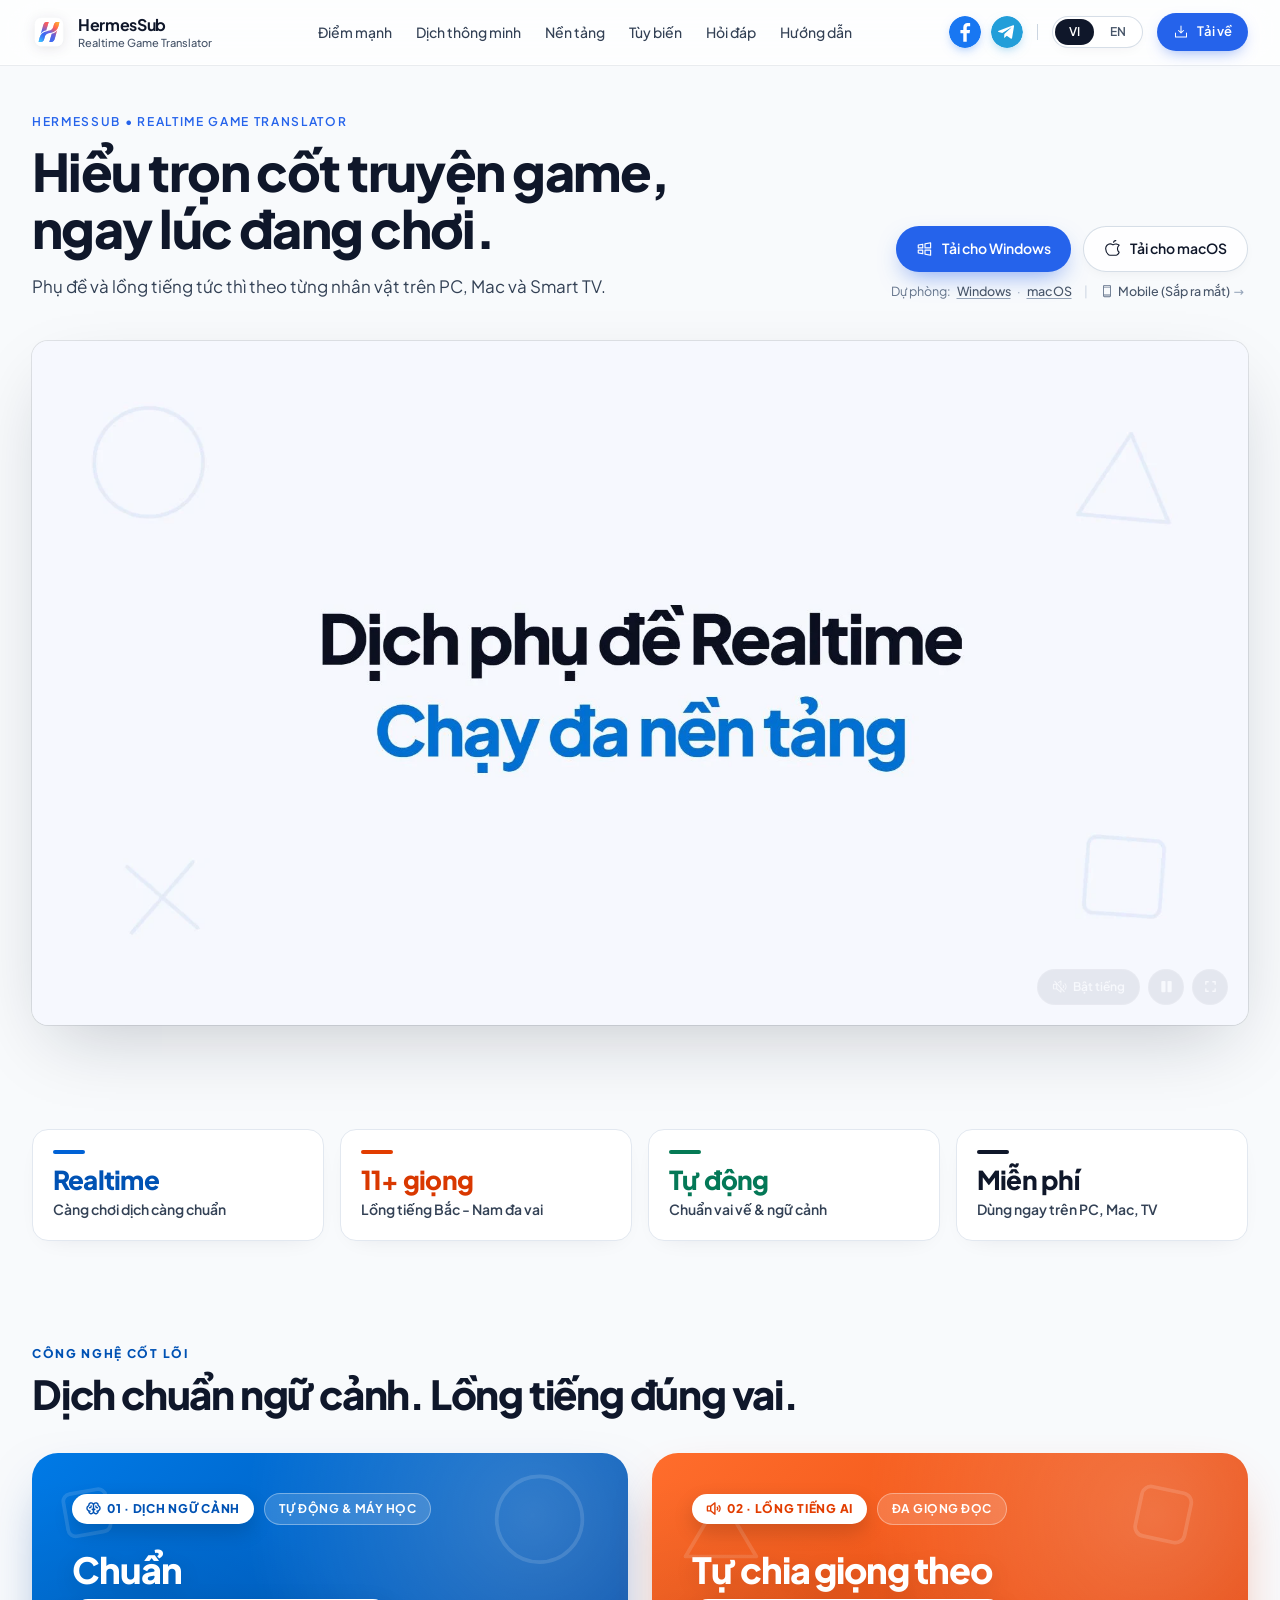
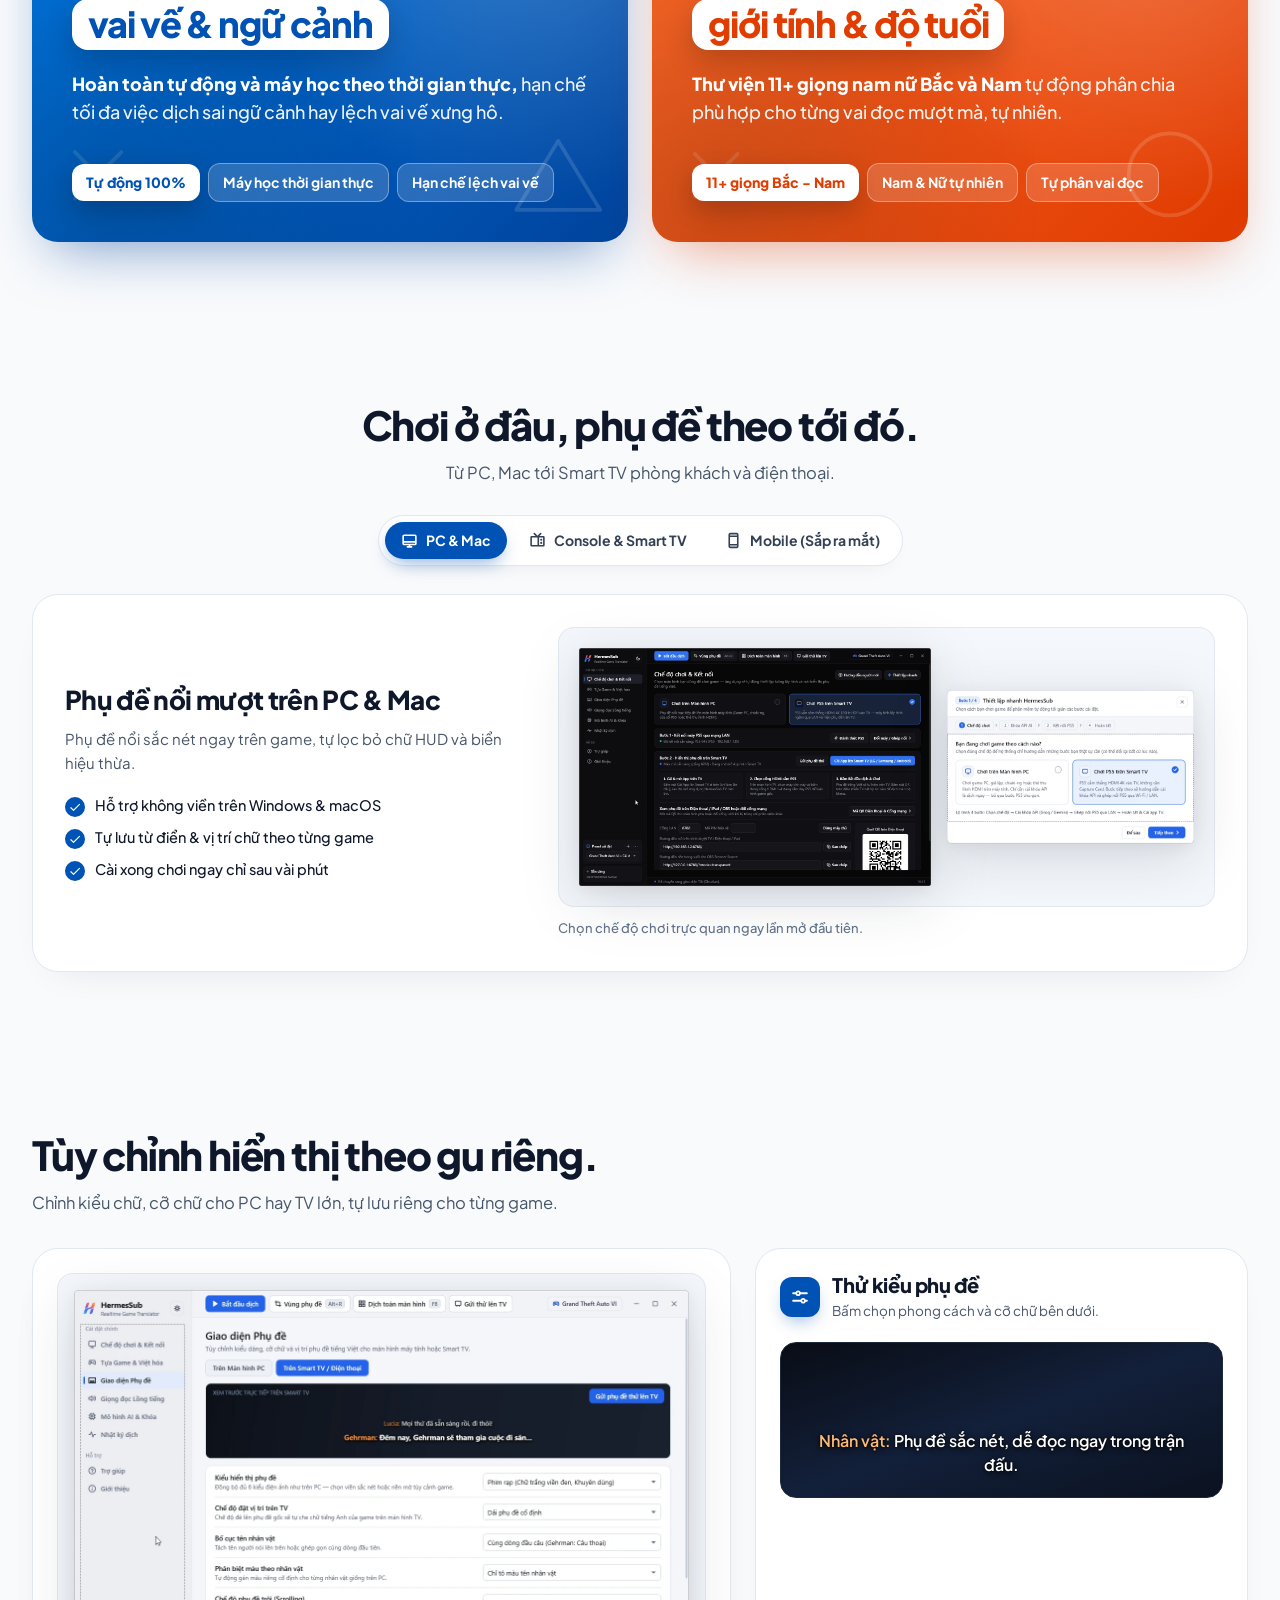
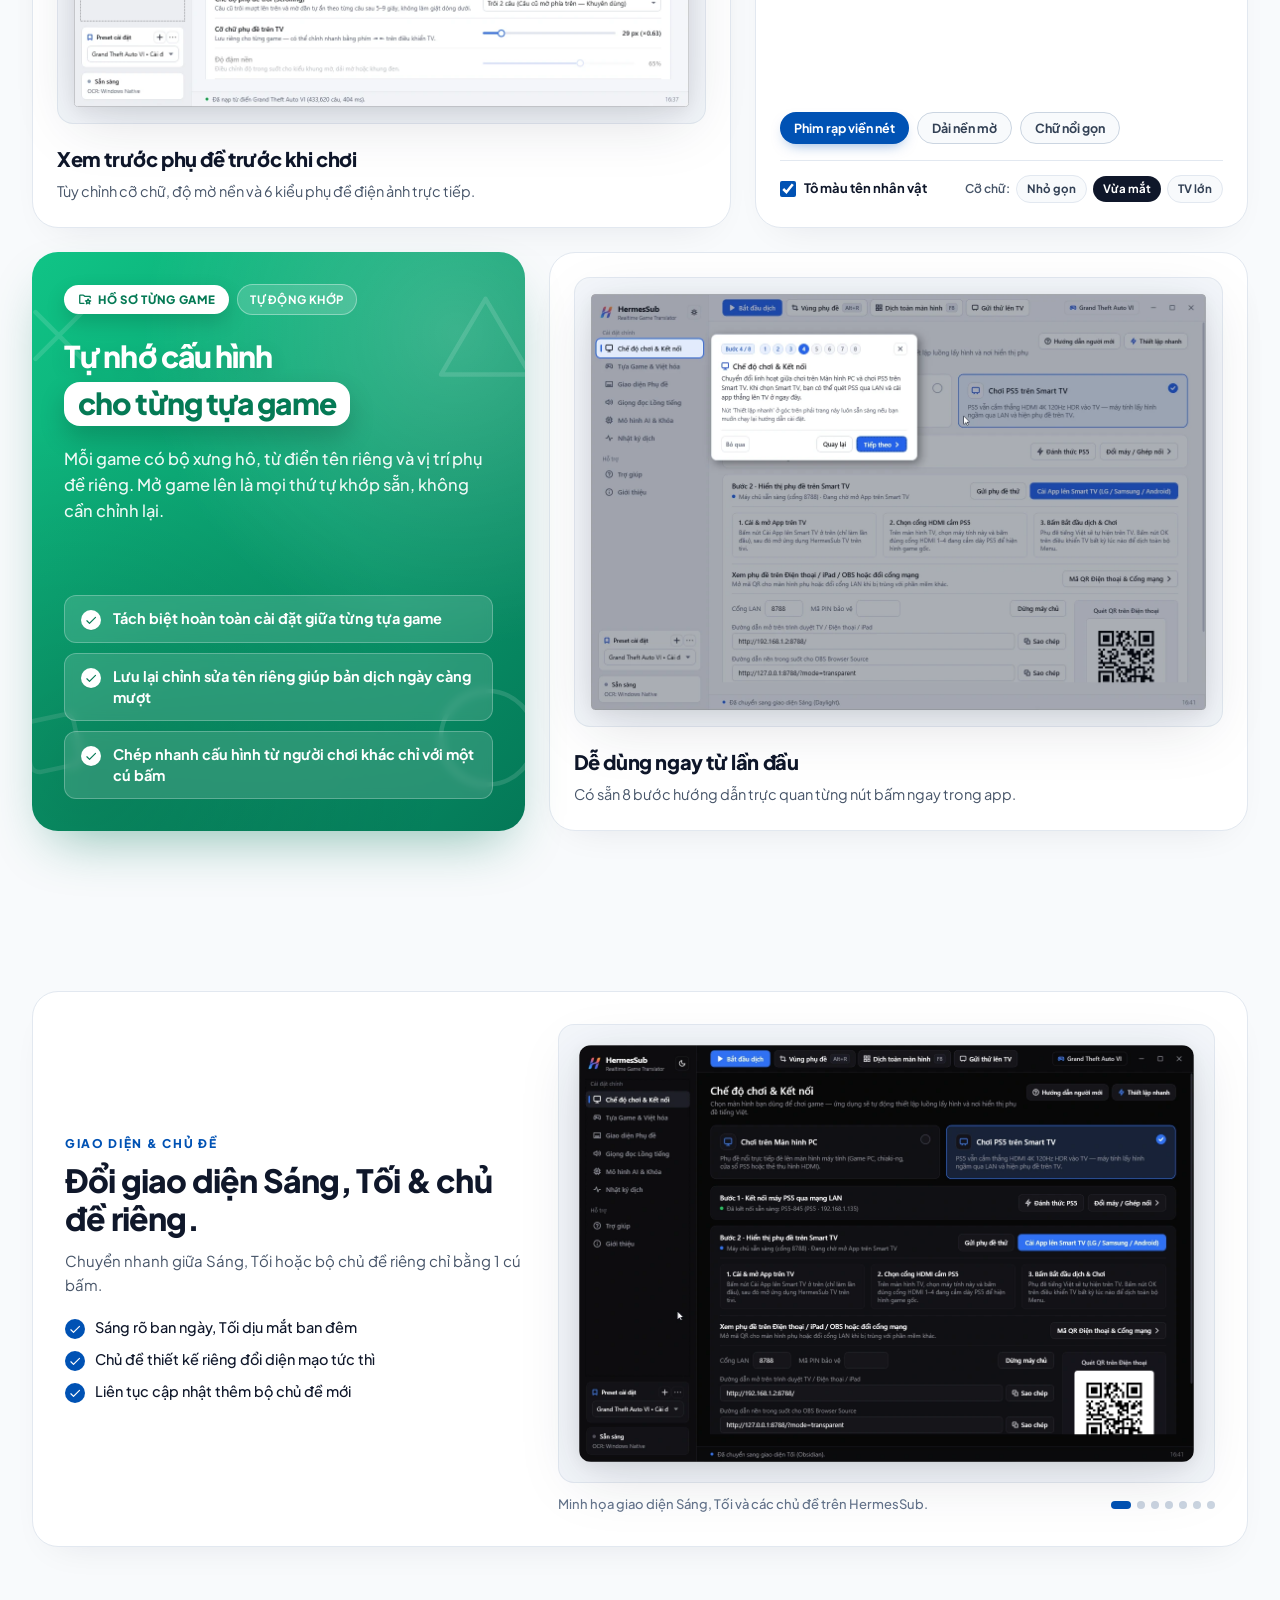
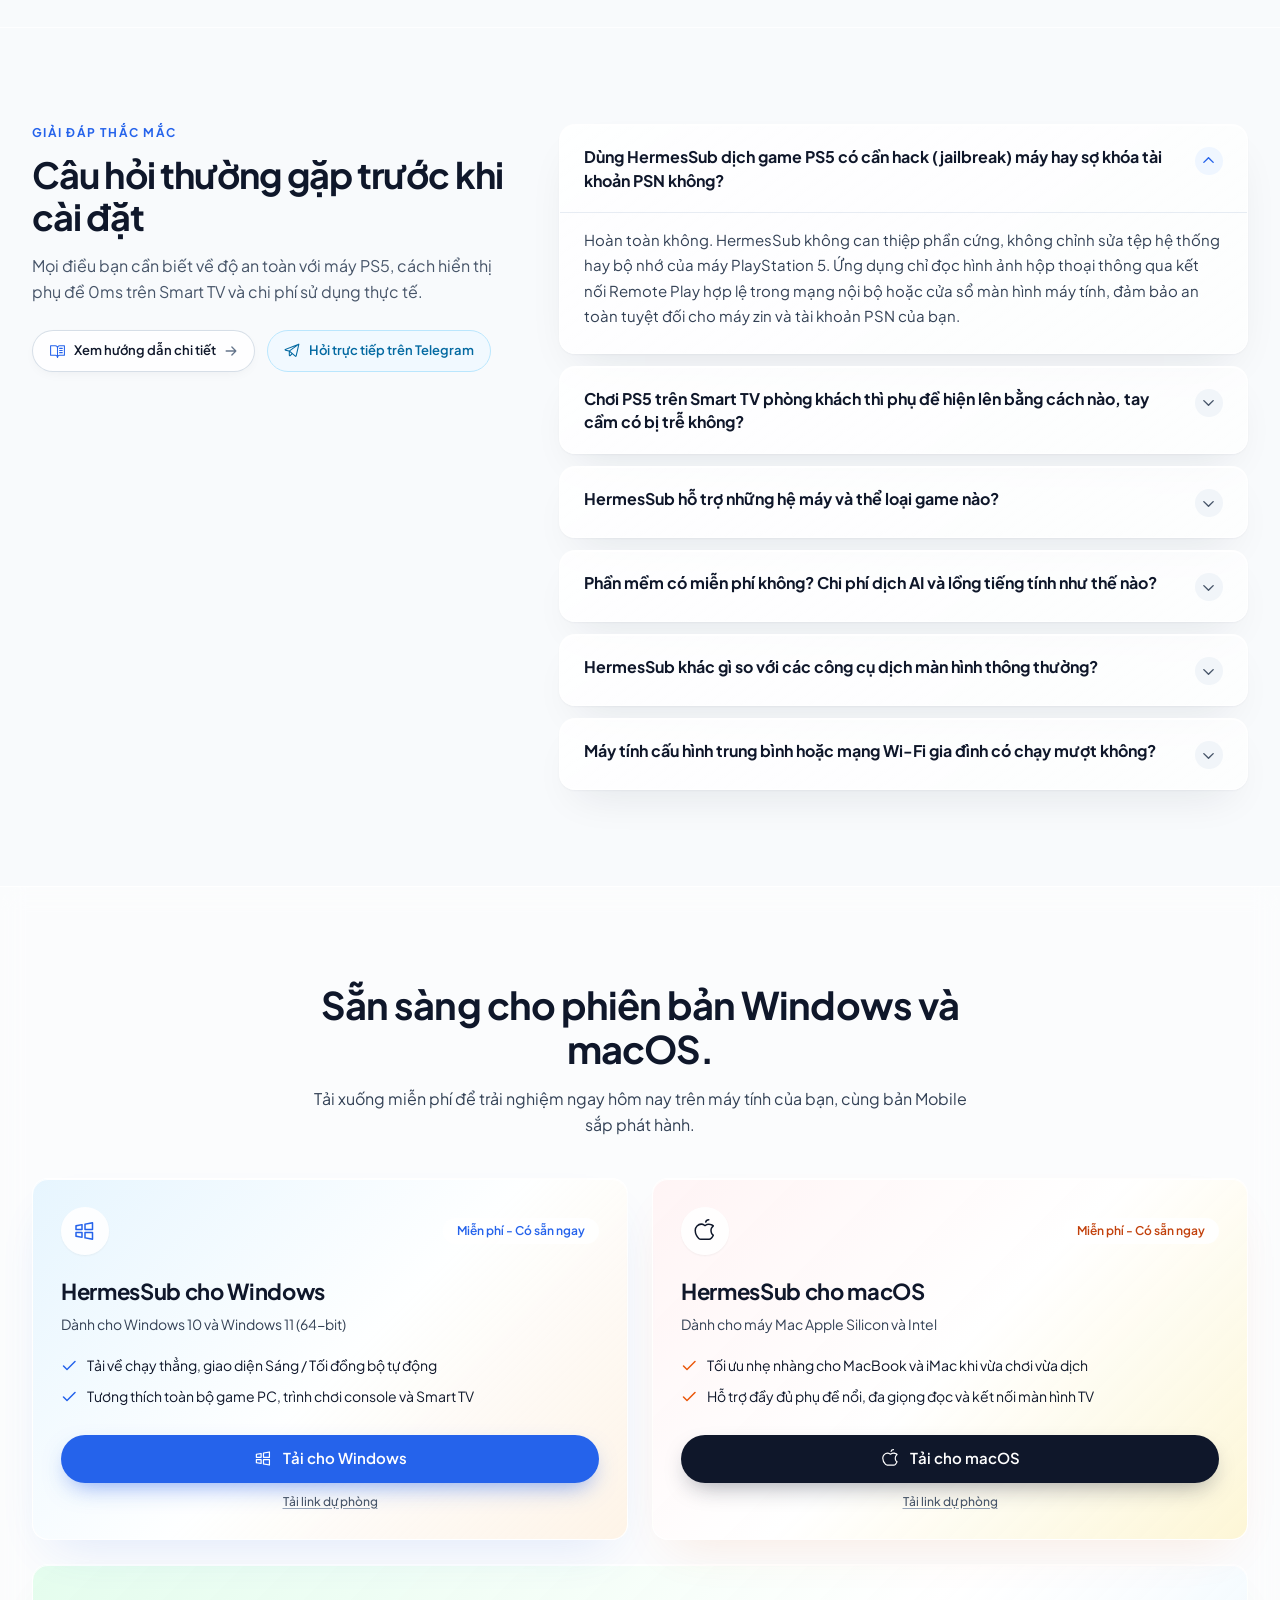
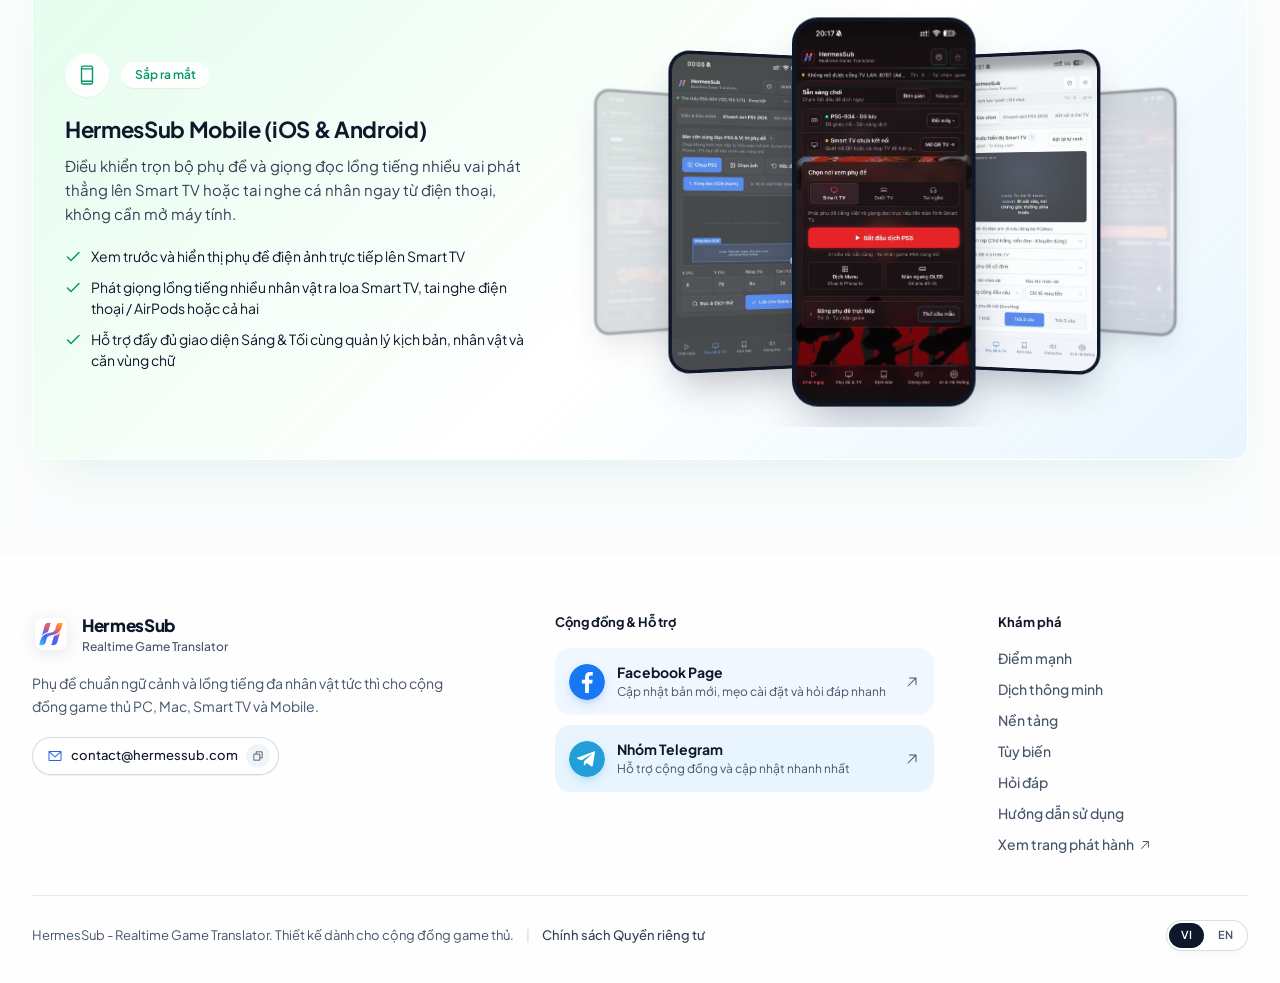
==== commit a8059a8f: "style(ui): make mobile platform tabs a clean 1-row 3-col segmented control" ====
--- a/en/index.html
+++ b/en/index.html
@@ -28,11 +28,11 @@
     <meta name="twitter:image" content="https://hermessub.com/images/app_icon_light.png" />
     <script id="hermessub-jsonld" type="application/ld+json">{"@context":"https://schema.org","@graph":[{"@type":"Organization","@id":"https://hermessub.com/#organization","name":"HermesSub","url":"https://hermessub.com/","logo":{"@type":"ImageObject","url":"https://hermessub.com/images/app_icon_light.png","width":512,"height":512},"email":"contact@hermessub.com","sameAs":["https://github.com/HermesSub/hermessub.github.io","https://www.facebook.com/hermessub","https://t.me/hermessub_com"]},{"@type":"WebSite","@id":"https://hermessub.com/#website","url":"https://hermessub.com/","name":"HermesSub","alternateName":"HermesSub - Realtime Game Translator","inLanguage":["vi","en"],"publisher":{"@id":"https://hermessub.com/#organization"}},{"@type":"SoftwareApplication","@id":"https://hermessub.com/#software","name":"HermesSub","applicationCategory":"GameApplication","applicationSubCategory":"Real-Time Game Subtitle Translator & AI Voice Dubbing","operatingSystem":"Windows 10, Windows 11, macOS (Apple Silicon), Android TV, LG webOS, Samsung Tizen, iOS","softwareVersion":"1.0.4","inLanguage":"en","url":"https://hermessub.com/en/","description":"Translate story games live on screen with character-aware subtitles and multi-voice AI dubbing across Windows, macOS, PS5, and Smart TV. Free download.","downloadUrl":["https://github.com/HermesSub/hermessub.github.io/releases/download/v1.0.4/HermesSub-win-x64.zip","https://github.com/HermesSub/hermessub.github.io/releases/download/v1.0.4/HermesSub-osx-arm64.zip"],"screenshot":"https://hermessub.com/screenshots/subtitle-studio-light.webp","image":"https://hermessub.com/images/app_icon_light.png","offers":{"@type":"Offer","price":"0","priceCurrency":"USD"},"publisher":{"@id":"https://hermessub.com/#organization"}},{"@type":"VideoObject","@id":"https://hermessub.com/en/#promo-video","name":"HermesSub - Real-Time Game Subtitle Translation & AI Voice Dubbing Demo","description":"Watch HermesSub translate in-game dialogue with character-accurate tone and multi-character voice acting live across PC, Mac, PS5, and Smart TV.","thumbnailUrl":["https://hermessub.com/videos/hermessub-promo-poster.webp"],"uploadDate":"2026-11-25T00:00:00+07:00","duration":"PT1M10S","contentUrl":"https://media.hermessub.com/Videos/hermessub-promo.mp4?v=2","embedUrl":"https://hermessub.com/en/","inLanguage":"en","publisher":{"@id":"https://hermessub.com/#organization"}},{"@type":"FAQPage","@id":"https://hermessub.com/en/#faq","inLanguage":"en","mainEntity":[{"@type":"Question","name":"Does HermesSub require a jailbroken PS5, or can it risk a PSN account ban?","acceptedAnswer":{"@type":"Answer","text":"No jailbreak or console modification is ever required. HermesSub never alters game files, firmware, or console memory. It reads on-screen dialogue through official Remote Play over your home network or a desktop video window, keeping your stock PS5 and PlayStation Network account completely safe."}},{"@type":"Question","name":"How do live subtitles appear on a living-room Smart TV without adding controller lag?","acceptedAnswer":{"@type":"Answer","text":"Your DualSense controller stays paired directly to your PS5 on your primary PSN account over native HDMI with 0ms input latency. HermesSub quietly reads dialogue in the background via a secondary PSN session and renders crisp cinema subtitles natively on your LG webOS, Samsung Tizen, or Android TV."}},{"@type":"Question","name":"Which platforms, consoles, and game genres does HermesSub support?","acceptedAnswer":{"@type":"Answer","text":"HermesSub runs on Windows 10/11 PCs, Apple Silicon Macs, Windows gaming handhelds, and PlayStation 5 (via Remote Play, chiaki-ng, or HDMI capture cards), outputting overlays on desktop monitors or Smart TVs. It works with any story-driven RPG, action-adventure, visual novel, or indie title."}},{"@type":"Question","name":"Is HermesSub free to download, and how do AI translation costs work?","acceptedAnswer":{"@type":"Answer","text":"HermesSub is free to download and use. Pre-built community game dictionaries and offline voice models run locally at zero cost. For live AI translation of brand-new lines, you can use free translation engines or plug in your own Gemini, DeepSeek, Groq, or OpenAI API key with full control over usage."}},{"@type":"Question","name":"How is HermesSub different from generic screen OCR translators?","acceptedAnswer":{"@type":"Answer","text":"Generic screen translators translate isolated lines out of context, breaking character tone, relationships, and lore terminology. HermesSub tracks ongoing story context, locks per-character relationship tone and glossaries, and assigns distinct AI voices to individual speakers."}},{"@type":"Question","name":"Will HermesSub slow down my PC or require high internet bandwidth?","acceptedAnswer":{"@type":"Answer","text":"No. HermesSub is natively engineered to run alongside demanding games with minimal CPU and GPU overhead. Local PS5 video reading and Smart TV subtitle delivery stay inside your home Wi-Fi or LAN without routing video frames through external servers."}}]}]}</script>
     <!--seo-head-end-->
-    <script type="module" crossorigin src="/assets/index-BccfidQM.js"></script>
-    <link rel="stylesheet" crossorigin href="/assets/index-CowylOxo.css">
+    <script type="module" crossorigin src="/assets/index-CoPVpTu-.js"></script>
+    <link rel="stylesheet" crossorigin href="/assets/index-_E6OBn-Y.css">
   </head>
   <body class="bg-[#F8FAFC] text-[#0F172A] antialiased selection:bg-[#2563EB]/15 selection:text-[#0F172A]">
-    <div id="root"><link rel="preload" as="image" href="/images/hermessub-logo-light.svg"/><link rel="preload" as="image" href="/images/social-facebook.svg"/><link rel="preload" as="image" href="/images/social-telegram.svg"/><link rel="preload" as="image" href="/screenshots/theme-obsidian.webp"/><link rel="preload" as="image" href="/screenshots/mobile-play-akira.webp"/><link rel="preload" as="image" href="/screenshots/mobile-tv-subtitles.jpg"/><link rel="preload" as="image" href="/screenshots/mobile-scripts-gta6.webp"/><link rel="preload" as="image" href="/screenshots/mobile-tv-voice.jpg"/><link rel="preload" as="image" href="/screenshots/mobile-themes-cyberpunk.webp"/><link rel="preload" as="image" href="/screenshots/mobile-roi-dark.webp"/><div class="relative min-h-[100dvh] text-[#0F172A]"><div aria-hidden="true" class="pastel-ambient-canvas pointer-events-none fixed inset-0 -z-10"></div><header class="sticky top-0 z-40 border-b border-white/80 bg-white/75 shadow-[0_1px_0_rgba(15,23,42,0.06)] backdrop-blur-xl"><nav aria-label="Primary Navigation" class="mx-auto flex h-16 max-w-[1320px] items-center justify-between gap-2 px-4 sm:gap-4 md:px-8"><a href="#" class="flex shrink-0 items-center gap-2.5 rounded-2xl py-1 pr-1 transition-opacity hover:opacity-90 sm:gap-3 sm:pr-2"><img src="/images/hermessub-logo-light.svg" alt="HermesSub" width="32" height="32" class="h-8 w-8 shrink-0 object-contain drop-shadow-[0_2px_6px_rgba(15,23,42,0.1)] sm:h-[34px] sm:w-[34px]"/><div class="flex flex-col leading-none"><span class="text-[15px] font-bold tracking-[-0.02em] text-[#0F172A] sm:text-[16px]">HermesSub</span><span class="mt-1 hidden text-[11px] font-medium text-[#475569] sm:block">Realtime Game Translator</span></div></a><ul class="hidden items-center gap-5 xl:gap-6 lg:flex"><li><a href="#highlights" class="whitespace-nowrap text-[14px] font-medium text-[#334155] transition-colors hover:text-[#2563EB]">Strengths</a></li><li><a href="#intelligence" class="whitespace-nowrap text-[14px] font-medium text-[#334155] transition-colors hover:text-[#2563EB]">Smart Context</a></li><li><a href="#platforms" class="whitespace-nowrap text-[14px] font-medium text-[#334155] transition-colors hover:text-[#2563EB]">Platforms</a></li><li><a href="#customize" class="whitespace-nowrap text-[14px] font-medium text-[#334155] transition-colors hover:text-[#2563EB]">Customize</a></li><li><a href="#faq" class="whitespace-nowrap text-[14px] font-medium text-[#334155] transition-colors hover:text-[#2563EB]">FAQ</a></li><li><a href="/en/guides/" class="whitespace-nowrap text-[14px] transition-colors hover:text-[#2563EB] font-medium text-[#334155]">Guides</a></li></ul><div class="flex shrink-0 items-center gap-3 sm:gap-3.5"><div class="flex items-center gap-2.5 sm:gap-2.5"><a href="https://www.facebook.com/hermessub" target="_blank" rel="noopener noreferrer" aria-label="HermesSub Facebook Page" title="Facebook Page" class="inline-flex h-7 w-7 items-center justify-center rounded-full shadow-[0_4px_12px_-4px_rgba(24,119,242,0.55)] transition-transform hover:scale-108 active:scale-95 sm:h-8 sm:w-8"><img src="/images/social-facebook.svg" alt="Facebook" width="32" height="32" class="h-7 w-7 rounded-full sm:h-8 sm:w-8"/></a><a href="https://t.me/hermessub_com" target="_blank" rel="noopener noreferrer" aria-label="HermesSub Telegram Community" title="Telegram Group" class="inline-flex h-7 w-7 items-center justify-center rounded-full shadow-[0_4px_12px_-4px_rgba(34,158,217,0.55)] transition-transform hover:scale-108 active:scale-95 sm:h-8 sm:w-8"><img src="/images/social-telegram.svg" alt="Telegram" width="32" height="32" class="h-7 w-7 rounded-full sm:h-8 sm:w-8"/></a></div><span aria-hidden="true" class="hidden h-4 w-px bg-[#CBD5E1] sm:inline-block"></span><div role="group" aria-label="Language switcher" class="glass-pill flex items-center gap-0.5 rounded-full p-0.5"><a href="/" hrefLang="vi" class="rounded-full px-3 py-1 text-[11px] font-semibold transition-colors sm:px-3.5 sm:text-[12px] text-[#475569] hover:text-[#0F172A]">VI</a><a href="/en/" hrefLang="en" aria-current="true" class="rounded-full px-3 py-1 text-[11px] font-semibold transition-colors sm:px-3.5 sm:text-[12px] bg-[#0F172A] text-[#FFFFFF]">EN</a></div><a href="#download" class="hidden min-h-[38px] items-center gap-2 whitespace-nowrap rounded-full bg-[#2563EB] px-4 py-2 text-[13px] font-semibold text-[#FFFFFF] shadow-[0_6px_16px_-6px_rgba(37,99,235,0.55)] transition-all hover:bg-[#1D4ED8] active:scale-[0.98] sm:inline-flex"><svg xmlns="http://www.w3.org/2000/svg" width="16" height="16" fill="currentColor" viewBox="0 0 256 256" aria-hidden="true"><path d="M224,144v64a8,8,0,0,1-8,8H40a8,8,0,0,1-8-8V144a8,8,0,0,1,16,0v56H208V144a8,8,0,0,1,16,0Zm-101.66,5.66a8,8,0,0,0,11.32,0l40-40a8,8,0,0,0-11.32-11.32L136,124.69V32a8,8,0,0,0-16,0v92.69L93.66,98.34a8,8,0,0,0-11.32,11.32Z"></path></svg><span>Download</span></a><button type="button" aria-label="Open navigation menu" aria-expanded="false" class="glass-pill inline-flex h-8 w-8 items-center justify-center rounded-full text-[#0F172A] transition-colors hover:bg-white sm:h-9 sm:w-9 lg:hidden"><svg xmlns="http://www.w3.org/2000/svg" width="17" height="17" fill="currentColor" viewBox="0 0 256 256" aria-hidden="true"><path d="M224,128a8,8,0,0,1-8,8H40a8,8,0,0,1,0-16H216A8,8,0,0,1,224,128ZM40,72H216a8,8,0,0,0,0-16H40a8,8,0,0,0,0,16ZM216,184H40a8,8,0,0,0,0,16H216a8,8,0,0,0,0-16Z"></path></svg></button></div></nav></header><main id="main-content"><section class="pt-8 pb-14 md:pt-12 md:pb-20"><div class="mx-auto max-w-[1320px] px-5 md:px-8"><div class="grid grid-cols-1 items-end gap-7 lg:grid-cols-12"><div class="lg:col-span-6 xl:col-span-7"><p class="text-[12px] font-semibold tracking-[0.14em] text-[#2563EB] uppercase">HERMESSUB • REALTIME GAME TRANSLATOR</p><h1 class="mt-3 text-[28px] leading-[1.1] font-extrabold tracking-[-0.03em] text-[#0F172A] sm:text-[40px] lg:text-[46px] xl:text-[52px]">Play any game in your language,<br/>live on screen.</h1><p class="mt-4 max-w-[54ch] text-[15px] leading-[1.6] text-[#334155] sm:text-[17px]">Instant story subtitles and character-matched voices on PC, Mac, and your living-room TV.</p></div><div class="flex flex-col items-start gap-2.5 lg:col-span-6 lg:items-end xl:col-span-5"><div class="grid w-full grid-cols-2 gap-2.5 sm:flex sm:w-auto sm:flex-row sm:flex-nowrap sm:items-center sm:gap-3 lg:justify-end"><a href="https://github.com/HermesSub/hermessub.github.io/releases/download/v1.0.4/HermesSub-win-x64.zip" target="_blank" rel="noopener noreferrer" class="inline-flex min-h-[44px] items-center justify-center gap-1.5 whitespace-nowrap rounded-full bg-[#2563EB] px-3 py-2 text-[13px] font-semibold text-[#FFFFFF] shadow-[0_10px_24px_-8px_rgba(37,99,235,0.58)] transition-all hover:bg-[#1D4ED8] active:scale-[0.98] sm:min-h-[46px] sm:gap-2 sm:px-5 sm:py-2.5 sm:text-[14px]"><svg xmlns="http://www.w3.org/2000/svg" width="16" height="16" fill="currentColor" viewBox="0 0 256 256" class="shrink-0 sm:h-[18px] sm:w-[18px]" aria-hidden="true"><path d="M208,136H128a8,8,0,0,0-8,8v57.45a8,8,0,0,0,6.57,7.88l80,14.54A7.61,7.61,0,0,0,208,224a8,8,0,0,0,8-8V144A8,8,0,0,0,208,136Zm-8,70.41-64-11.63V152h64ZM96,136H32a8,8,0,0,0-8,8v40a8,8,0,0,0,6.57,7.87l64,11.64a8.54,8.54,0,0,0,1.43.13,8,8,0,0,0,8-8V144A8,8,0,0,0,96,136Zm-8,50.05-48-8.73V152H88ZM213.13,33.86a8,8,0,0,0-6.56-1.73l-80,14.55A8,8,0,0,0,120,54.55V112a8,8,0,0,0,8,8h80a8,8,0,0,0,8-8V40A8,8,0,0,0,213.13,33.86ZM200,104H136V61.22l64-11.63ZM101.13,54.22a8,8,0,0,0-6.56-1.73l-64,11.64A8,8,0,0,0,24,72v40a8,8,0,0,0,8,8H96a8,8,0,0,0,8-8V60.36A8,8,0,0,0,101.13,54.22ZM88,104H40V78.68L88,70Z"></path></svg><span>Get Windows</span></a><a href="https://github.com/HermesSub/hermessub.github.io/releases/download/v1.0.4/HermesSub-osx-arm64.zip" target="_blank" rel="noopener noreferrer" class="glass-pill inline-flex min-h-[44px] items-center justify-center gap-1.5 whitespace-nowrap rounded-full px-3 py-2 text-[13px] font-semibold text-[#0F172A] transition-all hover:bg-white active:scale-[0.98] sm:min-h-[46px] sm:gap-2 sm:px-5 sm:py-2.5 sm:text-[14px]"><svg xmlns="http://www.w3.org/2000/svg" width="16" height="16" fill="currentColor" viewBox="0 0 256 256" class="shrink-0 sm:h-[18px] sm:w-[18px]" aria-hidden="true"><path d="M223.3,169.59a8.07,8.07,0,0,0-2.8-3.4C203.53,154.53,200,134.64,200,120c0-17.67,13.47-33.06,21.5-40.67a8,8,0,0,0,0-11.62C208.82,55.74,187.82,48,168,48a72.2,72.2,0,0,0-40,12.13,71.56,71.56,0,0,0-90.71,9.09A74.63,74.63,0,0,0,16,123.4a127.06,127.06,0,0,0,40.14,89.73A39.8,39.8,0,0,0,83.59,224h87.68a39.84,39.84,0,0,0,29.12-12.57,125,125,0,0,0,17.82-24.6C225.23,174,224.33,172,223.3,169.59Zm-34.63,30.94a23.76,23.76,0,0,1-17.4,7.47H83.59a23.82,23.82,0,0,1-16.44-6.51A111.14,111.14,0,0,1,32,123,58.5,58.5,0,0,1,48.65,80.47,54.81,54.81,0,0,1,88,64h.78A55.45,55.45,0,0,1,123,76.28a8,8,0,0,0,10,0A55.44,55.44,0,0,1,168,64a70.64,70.64,0,0,1,36,10.35c-13,14.52-20,30.47-20,45.65,0,23.77,7.64,42.73,22.18,55.3A105.82,105.82,0,0,1,188.67,200.53ZM128.23,30A40,40,0,0,1,167,0h1a8,8,0,0,1,0,16h-1a24,24,0,0,0-23.24,18,8,8,0,1,1-15.5-4Z"></path></svg><span>Get macOS</span></a></div><div class="flex w-full flex-wrap items-center justify-between gap-x-2 gap-y-1 px-0.5 text-[11.5px] text-[#64748B] sm:w-auto sm:justify-start sm:gap-x-3 sm:px-1 sm:text-[12.5px] lg:justify-end"><span class="inline-flex items-center gap-x-1.5 whitespace-nowrap"><span>Backup:</span><a href="https://media.hermessub.com/Releases/v1.0.4/HermesSub-win-x64.zip" target="_blank" rel="noopener noreferrer" class="font-medium text-[#475569] underline decoration-[#94A3B8] underline-offset-2 transition-colors hover:text-[#2563EB] hover:decoration-[#2563EB]">Windows</a><span aria-hidden="true" class="text-[#94A3B8]">·</span><a href="https://media.hermessub.com/Releases/v1.0.4/HermesSub-osx-arm64.zip" target="_blank" rel="noopener noreferrer" class="font-medium text-[#475569] underline decoration-[#94A3B8] underline-offset-2 transition-colors hover:text-[#0F172A] hover:decoration-[#0F172A]">macOS</a></span><span aria-hidden="true" class="hidden text-[#CBD5E1] sm:inline">|</span><a href="#download" class="group inline-flex items-center gap-1 whitespace-nowrap font-medium text-[#475569] transition-colors hover:text-[#2563EB]"><svg xmlns="http://www.w3.org/2000/svg" width="14" height="14" fill="currentColor" viewBox="0 0 256 256" class="shrink-0 text-[#64748B] transition-colors group-hover:text-[#2563EB]" aria-hidden="true"><path d="M176,16H80A24,24,0,0,0,56,40V216a24,24,0,0,0,24,24h96a24,24,0,0,0,24-24V40A24,24,0,0,0,176,16ZM72,64H184V192H72Zm8-32h96a8,8,0,0,1,8,8v8H72V40A8,8,0,0,1,80,32Zm96,192H80a8,8,0,0,1-8-8v-8H184v8A8,8,0,0,1,176,224Z"></path></svg><span>Mobile (Soon)</span><span aria-hidden="true" class="text-[#94A3B8] transition-transform group-hover:translate-x-0.5 group-hover:text-[#2563EB]">→</span></a></div></div></div><div class="mt-8 aspect-video w-full md:mt-10"><div class="group relative h-full w-full overflow-hidden rounded-2xl bg-[#F6F8FC] shadow-[0_28px_72px_-20px_rgba(15,23,42,0.22)] ring-1 ring-[#0F172A]/10"><div class="relative flex h-full w-full items-center justify-center"><video poster="/videos/hermessub-promo-poster.webp" autoPlay="" loop="" muted="" playsInline="" preload="metadata" class="h-full w-full cursor-pointer bg-[#F6F8FC] object-cover"><source src="https://media.hermessub.com/Videos/hermessub-promo-av1.mp4" type="video/mp4; codecs=&quot;av01.0.08M.08, mp4a.40.2&quot;"/><source src="https://media.hermessub.com/Videos/hermessub-promo.mp4?v=2" type="video/mp4"/></video><div data-controls-visible="false" class="pointer-events-none absolute z-10 flex items-center transition-opacity duration-300 right-2 bottom-2 gap-1.5 sm:right-5 sm:bottom-5 sm:gap-2 opacity-30"><button type="button" aria-label="Unmute" class="pointer-events-auto inline-flex h-7 w-7 sm:h-9 sm:w-auto items-center justify-center sm:gap-1.5 rounded-full border sm:px-3.5 text-[12px] font-semibold transition-all duration-300 active:scale-95 border-white/15 bg-[#0F172A]/24 text-[#FFFFFF]/90 backdrop-blur-[3px] hover:bg-[#0F172A]/72"><svg xmlns="http://www.w3.org/2000/svg" width="14" height="14" fill="currentColor" viewBox="0 0 256 256" class="sm:h-[15px] sm:w-[15px]" aria-hidden="true"><path d="M53.92,34.62A8,8,0,1,0,42.08,45.38L73.55,80H32A16,16,0,0,0,16,96v64a16,16,0,0,0,16,16H77.25l69.84,54.31A8,8,0,0,0,160,224V175.09l42.08,46.29a8,8,0,1,0,11.84-10.76ZM32,96H72v64H32ZM144,207.64,88,164.09V95.89l56,61.6Zm42-63.77a24,24,0,0,0,0-31.72,8,8,0,1,1,12-10.57,40,40,0,0,1,0,52.88,8,8,0,0,1-12-10.59Zm-80.16-76a8,8,0,0,1,1.4-11.23l39.85-31A8,8,0,0,1,160,32v74.83a8,8,0,0,1-16,0V48.36l-26.94,21A8,8,0,0,1,105.84,67.91ZM248,128a79.9,79.9,0,0,1-20.37,53.34,8,8,0,0,1-11.92-10.67,64,64,0,0,0,0-85.33,8,8,0,1,1,11.92-10.67A79.83,79.83,0,0,1,248,128Z"></path></svg><span class="hidden sm:inline">Unmute</span></button><button type="button" aria-label="Pause" class="pointer-events-auto inline-flex h-7 w-7 sm:h-9 sm:w-9 items-center justify-center rounded-full border transition-all duration-300 active:scale-95 border-white/15 bg-[#0F172A]/24 text-[#FFFFFF]/90 backdrop-blur-[3px] hover:bg-[#0F172A]/72"><svg xmlns="http://www.w3.org/2000/svg" width="13" height="13" fill="currentColor" viewBox="0 0 256 256" class="sm:h-[15px] sm:w-[15px]" aria-hidden="true"><path d="M216,48V208a16,16,0,0,1-16,16H160a16,16,0,0,1-16-16V48a16,16,0,0,1,16-16h40A16,16,0,0,1,216,48ZM96,32H56A16,16,0,0,0,40,48V208a16,16,0,0,0,16,16H96a16,16,0,0,0,16-16V48A16,16,0,0,0,96,32Z"></path></svg></button><button type="button" aria-label="Fullscreen" class="pointer-events-auto inline-flex h-7 w-7 sm:h-9 sm:w-9 items-center justify-center rounded-full border transition-all duration-300 active:scale-95 border-white/15 bg-[#0F172A]/24 text-[#FFFFFF]/90 backdrop-blur-[3px] hover:bg-[#0F172A]/72"><svg xmlns="http://www.w3.org/2000/svg" width="14" height="14" fill="currentColor" viewBox="0 0 256 256" class="sm:h-[15px] sm:w-[15px]" aria-hidden="true"><path d="M220,48V88a12,12,0,0,1-24,0V60H168a12,12,0,0,1,0-24h40A12,12,0,0,1,220,48ZM88,196H60V168a12,12,0,0,0-24,0v40a12,12,0,0,0,12,12H88a12,12,0,0,0,0-24Zm120-40a12,12,0,0,0-12,12v28H168a12,12,0,0,0,0,24h40a12,12,0,0,0,12-12V168A12,12,0,0,0,208,156ZM88,36H48A12,12,0,0,0,36,48V88a12,12,0,0,0,24,0V60H88a12,12,0,0,0,0-24Z"></path></svg></button></div></div></div></div></div></section><section id="highlights" aria-label="Strengths" class="scroll-mt-20 py-4 md:py-6"><div class="mx-auto max-w-[1320px] px-4 sm:px-5 md:px-8"><div class="grid grid-cols-2 gap-3 lg:grid-cols-4 lg:gap-4"><div class="flex flex-col justify-between rounded-2xl border border-[#E2E8F0] bg-[#FFFFFF] p-4 shadow-[0_8px_24px_-16px_rgba(15,23,42,0.14)] sm:p-5"><span aria-hidden="true" class="h-1 w-8 rounded-full bg-[#0062D6]"></span><div class="mt-3"><p class="text-[21px] leading-[1.1] font-extrabold tracking-[-0.03em] sm:text-[26px] text-[#0052B4]">Real-time</p><p class="mt-1.5 text-[13px] leading-[1.4] font-semibold text-[#334155] sm:text-[14px]">Smarter the longer you play</p></div></div><div class="flex flex-col justify-between rounded-2xl border border-[#E2E8F0] bg-[#FFFFFF] p-4 shadow-[0_8px_24px_-16px_rgba(15,23,42,0.14)] sm:p-5"><span aria-hidden="true" class="h-1 w-8 rounded-full bg-[#E23D00]"></span><div class="mt-3"><p class="text-[21px] leading-[1.1] font-extrabold tracking-[-0.03em] sm:text-[26px] text-[#D93800]">11+ Voices</p><p class="mt-1.5 text-[13px] leading-[1.4] font-semibold text-[#334155] sm:text-[14px]">Auto gender &amp; age dubbing</p></div></div><div class="flex flex-col justify-between rounded-2xl border border-[#E2E8F0] bg-[#FFFFFF] p-4 shadow-[0_8px_24px_-16px_rgba(15,23,42,0.14)] sm:p-5"><span aria-hidden="true" class="h-1 w-8 rounded-full bg-[#057A55]"></span><div class="mt-3"><p class="text-[21px] leading-[1.1] font-extrabold tracking-[-0.03em] sm:text-[26px] text-[#047857]">Automatic</p><p class="mt-1.5 text-[13px] leading-[1.4] font-semibold text-[#334155] sm:text-[14px]">Role &amp; context accurate</p></div></div><div class="flex flex-col justify-between rounded-2xl border border-[#E2E8F0] bg-[#FFFFFF] p-4 shadow-[0_8px_24px_-16px_rgba(15,23,42,0.14)] sm:p-5"><span aria-hidden="true" class="h-1 w-8 rounded-full bg-[#0F172A]"></span><div class="mt-3"><p class="text-[21px] leading-[1.1] font-extrabold tracking-[-0.03em] sm:text-[26px] text-[#0F172A]">Free</p><p class="mt-1.5 text-[13px] leading-[1.4] font-semibold text-[#334155] sm:text-[14px]">Ready for PC, Mac &amp; TV</p></div></div></div></div></section><section id="intelligence" class="scroll-mt-20 py-14 md:py-20"><div class="mx-auto max-w-[1320px] px-4 sm:px-5 md:px-8"><div class="" style="opacity:0;transform:translateY(18px)"><div class="max-w-[980px]"><p class="text-[12px] font-extrabold tracking-[0.14em] text-[#0052B4] uppercase">CORE CAPABILITIES</p><h2 class="mt-2 text-[28px] leading-[1.15] font-extrabold tracking-[-0.03em] text-[#0F172A] sm:text-[36px] md:text-[40px]">Accurate context. Auto-matched voices.</h2></div></div><div class="mt-7 grid grid-cols-1 gap-5 md:mt-9 lg:grid-cols-2 lg:gap-6"><div class="h-full" style="opacity:0;transform:translateY(18px)"><article style="background:linear-gradient(135deg, #007AE6 0%, #00439C 100%);box-shadow:0 24px 56px -20px rgba(0, 67, 156, 0.52)" class="relative flex h-full flex-col justify-between overflow-hidden rounded-[26px] p-6 text-[#FFFFFF] sm:p-8 md:p-10"><svg aria-hidden="true" viewBox="0 0 640 420" fill="none" class="pointer-events-none absolute inset-0 h-full w-full opacity-[0.13]" preserveAspectRatio="xMidYMid slice"><circle cx="545" cy="72" r="46" stroke="#FFFFFF" stroke-width="4"></circle><polygon points="565,310 610,384 520,384" stroke="#FFFFFF" stroke-width="4" stroke-linejoin="round"></polygon><g stroke="#FFFFFF" stroke-width="4" stroke-linecap="round"><line x1="46" y1="322" x2="96" y2="372"></line><line x1="96" y1="322" x2="46" y2="372"></line></g><rect x="36" y="42" width="46" height="46" rx="8" transform="rotate(-10 59 65)" stroke="#FFFFFF" stroke-width="4"></rect></svg><div aria-hidden="true" style="background:radial-gradient(circle at 84% 16%, rgba(255,255,255,0.20) 0%, rgba(255,255,255,0) 48%), radial-gradient(circle at 12% 90%, rgba(0,0,0,0.16) 0%, rgba(0,0,0,0) 52%)" class="pointer-events-none absolute inset-0"></div><div class="relative z-10"><div class="flex flex-wrap items-center gap-2.5"><span style="color:#0052B4" class="inline-flex items-center gap-1.5 rounded-full bg-[#FFFFFF] px-3.5 py-1.5 text-[12px] font-extrabold tracking-[0.06em] uppercase shadow-[0_8px_20px_rgba(0,0,0,0.16)]"><svg xmlns="http://www.w3.org/2000/svg" width="15" height="15" fill="currentColor" viewBox="0 0 256 256" aria-hidden="true"><path d="M252,124a60.14,60.14,0,0,0-32-53.08,52,52,0,0,0-92-32.11A52,52,0,0,0,36,70.92a60,60,0,0,0,0,106.14,52,52,0,0,0,92,32.13,52,52,0,0,0,92-32.13A60.05,60.05,0,0,0,252,124ZM88,204a28,28,0,0,1-26.85-20.07c1,0,1.89.07,2.85.07h8a12,12,0,0,0,0-24H64A36,36,0,0,1,52,90.05a12,12,0,0,0,8-11.32V72a28,28,0,0,1,56,0v60.18a51.61,51.61,0,0,0-7.2-3.85,12,12,0,1,0-9.6,22A28,28,0,0,1,88,204Zm104-44h-8a12,12,0,0,0,0,24h8c1,0,1.9,0,2.85-.07a28,28,0,1,1-38-33.61,12,12,0,1,0-9.6-22,51.61,51.61,0,0,0-7.2,3.85V72a28,28,0,0,1,56,0v6.73a12,12,0,0,0,8,11.32,36,36,0,0,1-12,70Zm16-44a12,12,0,0,1-12,12,40,40,0,0,1-40-40V84a12,12,0,0,1,24,0v4a16,16,0,0,0,16,16A12,12,0,0,1,208,116ZM100,88a40,40,0,0,1-40,40,12,12,0,0,1,0-24A16,16,0,0,0,76,88V84a12,12,0,0,1,24,0Z"></path></svg><span>01 · CONTEXT AI</span></span><span class="inline-flex items-center rounded-full border border-white/35 bg-white/16 px-3.5 py-1.5 text-[12px] font-bold tracking-[0.04em] text-[#FFFFFF] uppercase">REAL-TIME LEARNING</span></div><h3 class="mt-6 text-[28px] leading-[1.18] font-extrabold tracking-[-0.03em] text-[#FFFFFF] [text-shadow:0_6px_22px_rgba(0,0,0,0.14)] sm:text-[34px] md:text-[36px]"><span class="block">Accurate</span><span style="color:#0052B4" class="mt-2 inline-block rounded-2xl bg-[#FFFFFF] px-4 py-1 text-shadow-none shadow-[0_12px_28px_rgba(0,0,0,0.18)]">roles &amp; context</span></h3><p class="mt-5 max-w-[44ch] text-[16px] leading-[1.6] font-medium text-white/92 sm:text-[18px]"><strong class="font-extrabold text-[#FFFFFF]">Fully automatic with real-time machine learning,</strong> <!-- -->minimizing out-of-context lines and mismatched speaker roles.</p></div><ul class="relative z-10 mt-7 flex flex-wrap items-center gap-2 pt-2"><li style="color:#0052B4" class="rounded-xl bg-[#FFFFFF] px-3.5 py-2 text-[13px] font-extrabold shadow-[0_10px_24px_rgba(0,0,0,0.18)] sm:text-[14px]">100% Automatic</li><li class="rounded-xl border border-white/35 bg-white/16 px-3.5 py-2 text-[13px] font-bold text-[#FFFFFF] sm:text-[14px]">Real-time learning</li><li class="rounded-xl border border-white/35 bg-white/16 px-3.5 py-2 text-[13px] font-bold text-[#FFFFFF] sm:text-[14px]">Role-accurate tone</li></ul></article></div><div class="h-full" style="opacity:0;transform:translateY(18px)"><article style="background:linear-gradient(135deg, #FF6D2C 0%, #DF3A00 100%);box-shadow:0 24px 56px -20px rgba(223, 58, 0, 0.48)" class="relative flex h-full flex-col justify-between overflow-hidden rounded-[26px] p-6 text-[#FFFFFF] sm:p-8 md:p-10"><svg aria-hidden="true" viewBox="0 0 640 420" fill="none" class="pointer-events-none absolute inset-0 h-full w-full opacity-[0.14]" preserveAspectRatio="xMidYMid slice"><rect x="522" y="40" width="54" height="54" rx="10" transform="rotate(12 549 67)" stroke="#FFFFFF" stroke-width="4"></rect><circle cx="556" cy="346" r="44" stroke="#FFFFFF" stroke-width="4"></circle><polygon points="74,48 112,112 36,112" stroke="#FFFFFF" stroke-width="4" stroke-linejoin="round"></polygon><g stroke="#FFFFFF" stroke-width="4" stroke-linecap="round"><line x1="46" y1="324" x2="92" y2="370"></line><line x1="92" y1="324" x2="46" y2="370"></line></g></svg><div aria-hidden="true" style="background:radial-gradient(circle at 84% 16%, rgba(255,255,255,0.20) 0%, rgba(255,255,255,0) 48%), radial-gradient(circle at 12% 90%, rgba(0,0,0,0.16) 0%, rgba(0,0,0,0) 52%)" class="pointer-events-none absolute inset-0"></div><div class="relative z-10"><div class="flex flex-wrap items-center gap-2.5"><span style="color:#E23D00" class="inline-flex items-center gap-1.5 rounded-full bg-[#FFFFFF] px-3.5 py-1.5 text-[12px] font-extrabold tracking-[0.06em] uppercase shadow-[0_8px_20px_rgba(0,0,0,0.16)]"><svg xmlns="http://www.w3.org/2000/svg" width="15" height="15" fill="currentColor" viewBox="0 0 256 256" aria-hidden="true"><path d="M157.27,21.22a12,12,0,0,0-12.64,1.31L75.88,76H32A20,20,0,0,0,12,96v64a20,20,0,0,0,20,20H75.88l68.75,53.47A12,12,0,0,0,164,224V32A12,12,0,0,0,157.27,21.22ZM36,100H68v56H36Zm104,99.46L92,162.13V93.87l48-37.33ZM212,128a44,44,0,0,1-11,29.11,12,12,0,1,1-18-15.88,20,20,0,0,0,0-26.43,12,12,0,0,1,18-15.86A43.94,43.94,0,0,1,212,128Zm40,0a83.87,83.87,0,0,1-21.39,56,12,12,0,0,1-17.89-16,60,60,0,0,0,0-80,12,12,0,1,1,17.88-16A83.87,83.87,0,0,1,252,128Z"></path></svg><span>02 · AI DUBBING</span></span><span class="inline-flex items-center rounded-full border border-white/35 bg-white/16 px-3.5 py-1.5 text-[12px] font-bold tracking-[0.04em] text-[#FFFFFF] uppercase">MULTI-VOICE CAST</span></div><h3 class="mt-6 text-[28px] leading-[1.18] font-extrabold tracking-[-0.03em] text-[#FFFFFF] [text-shadow:0_6px_22px_rgba(0,0,0,0.14)] sm:text-[34px] md:text-[36px]"><span class="block">Auto voice match by</span><span style="color:#E23D00" class="mt-2 inline-block rounded-2xl bg-[#FFFFFF] px-4 py-1 text-shadow-none shadow-[0_12px_28px_rgba(0,0,0,0.18)]">gender &amp; age</span></h3><p class="mt-5 max-w-[44ch] text-[16px] leading-[1.6] font-medium text-white/92 sm:text-[18px]"><strong class="font-extrabold text-[#FFFFFF]">Built-in library of 11+ natural male and female regional voices</strong> <!-- -->automatically matched to deliver lifelike multi-speaker audio.</p></div><ul class="relative z-10 mt-7 flex flex-wrap items-center gap-2 pt-2"><li style="color:#E23D00" class="rounded-xl bg-[#FFFFFF] px-3.5 py-2 text-[13px] font-extrabold shadow-[0_10px_24px_rgba(0,0,0,0.18)] sm:text-[14px]">11+ Natural Voices</li><li class="rounded-xl border border-white/35 bg-white/16 px-3.5 py-2 text-[13px] font-bold text-[#FFFFFF] sm:text-[14px]">Male &amp; Female cast</li><li class="rounded-xl border border-white/35 bg-white/16 px-3.5 py-2 text-[13px] font-bold text-[#FFFFFF] sm:text-[14px]">Auto voice split</li></ul></article></div></div></div></section><section id="platforms" class="scroll-mt-20 py-14 md:py-20"><div class="mx-auto max-w-[1320px] px-4 sm:px-5 md:px-8"><div class="" style="opacity:0;transform:translateY(18px)"><div class="mx-auto max-w-[700px] text-center"><h2 class="text-[28px] leading-[1.15] font-extrabold tracking-[-0.03em] text-[#0F172A] sm:text-[36px] md:text-[40px]">Play on any screen you love.</h2><p class="mt-3 text-[15.5px] leading-[1.6] text-[#475569] sm:text-[16.5px]">From PC and Mac to your living-room Smart TV and phone.</p></div></div><div class="mt-7 flex justify-center"><div class="inline-flex flex-wrap justify-center gap-1.5 rounded-full border border-[#E2E8F0] bg-[#FFFFFF] p-1.5 shadow-[0_8px_24px_-16px_rgba(15,23,42,0.14)]"><button type="button" class="inline-flex items-center gap-2 rounded-full px-4 py-2 text-[13.5px] font-bold whitespace-nowrap transition-all sm:text-[14px] bg-[#0052B4] text-[#FFFFFF] shadow-[0_8px_18px_-6px_rgba(0,82,180,0.5)]"><svg xmlns="http://www.w3.org/2000/svg" width="17" height="17" fill="currentColor" viewBox="0 0 256 256" aria-hidden="true"><path d="M208,36H48A28,28,0,0,0,20,64V172a28,28,0,0,0,28,28h68v12H96a12,12,0,0,0,0,24h64a12,12,0,0,0,0-24H140V200h68a28,28,0,0,0,28-28V64A28,28,0,0,0,208,36ZM48,60H208a4,4,0,0,1,4,4v72H44V64A4,4,0,0,1,48,60ZM208,176H48a4,4,0,0,1-4-4V160H212v12A4,4,0,0,1,208,176Z"></path></svg><span>PC &amp; Mac</span></button><button type="button" class="inline-flex items-center gap-2 rounded-full px-4 py-2 text-[13.5px] font-bold whitespace-nowrap transition-all sm:text-[14px] text-[#334155] hover:bg-[#F1F5F9] hover:text-[#0F172A]"><svg xmlns="http://www.w3.org/2000/svg" width="17" height="17" fill="currentColor" viewBox="0 0 256 256" aria-hidden="true"><path d="M216,60H157l27.52-27.52a12,12,0,0,0-17-17L128,55,88.49,15.51a12,12,0,0,0-17,17L99,60H40A20,20,0,0,0,20,80V200a20,20,0,0,0,20,20H216a20,20,0,0,0,20-20V80A20,20,0,0,0,216,60ZM44,84h84V196H44ZM212,196H152V84h60Zm-44-80a16,16,0,1,1,16,16A16,16,0,0,1,168,116Zm32,48a16,16,0,1,1-16-16A16,16,0,0,1,200,164Z"></path></svg><span>Console &amp; Smart TV</span></button><button type="button" class="inline-flex items-center gap-2 rounded-full px-4 py-2 text-[13.5px] font-bold whitespace-nowrap transition-all sm:text-[14px] text-[#334155] hover:bg-[#F1F5F9] hover:text-[#0F172A]"><svg xmlns="http://www.w3.org/2000/svg" width="17" height="17" fill="currentColor" viewBox="0 0 256 256" aria-hidden="true"><path d="M176,12H80A28,28,0,0,0,52,40V216a28,28,0,0,0,28,28h96a28,28,0,0,0,28-28V40A28,28,0,0,0,176,12ZM76,76H180V180H76Zm4-40h96a4,4,0,0,1,4,4V52H76V40A4,4,0,0,1,80,36Zm96,184H80a4,4,0,0,1-4-4V204H180v12A4,4,0,0,1,176,220Z"></path></svg><span>Mobile (Coming Soon)</span></button></div></div><div class="mt-7 rounded-[26px] border border-[#E2E8F0] bg-[#FFFFFF] p-6 shadow-[0_16px_40px_-24px_rgba(15,23,42,0.12)] md:p-8"><div class="grid grid-cols-1 items-center gap-7 lg:grid-cols-12 lg:gap-8"><div class="lg:col-span-5"><h3 class="text-[22px] leading-[1.2] font-extrabold tracking-[-0.025em] text-[#0F172A] md:text-[26px]">Crisp overlays across PC &amp; Mac</h3><p class="mt-3 text-[15px] leading-[1.6] text-[#475569]">Sharp subtitles float cleanly over gameplay while filtering out HUD noise.</p><ul class="mt-5 space-y-2.5"><li class="flex items-start gap-2.5"><span class="mt-0.5 inline-flex h-5 w-5 shrink-0 items-center justify-center rounded-full bg-[#0052B4] text-[#FFFFFF]"><svg xmlns="http://www.w3.org/2000/svg" width="12" height="12" fill="currentColor" viewBox="0 0 256 256" aria-hidden="true"><path d="M232.49,80.49l-128,128a12,12,0,0,1-17,0l-56-56a12,12,0,1,1,17-17L96,183,215.51,63.51a12,12,0,0,1,17,17Z"></path></svg></span><span class="text-[14.5px] leading-[1.5] font-medium text-[#0F172A]">Borderless fullscreen support on Windows &amp; macOS</span></li><li class="flex items-start gap-2.5"><span class="mt-0.5 inline-flex h-5 w-5 shrink-0 items-center justify-center rounded-full bg-[#0052B4] text-[#FFFFFF]"><svg xmlns="http://www.w3.org/2000/svg" width="12" height="12" fill="currentColor" viewBox="0 0 256 256" aria-hidden="true"><path d="M232.49,80.49l-128,128a12,12,0,0,1-17,0l-56-56a12,12,0,1,1,17-17L96,183,215.51,63.51a12,12,0,0,1,17,17Z"></path></svg></span><span class="text-[14.5px] leading-[1.5] font-medium text-[#0F172A]">Auto-saved glossaries &amp; layouts per game</span></li><li class="flex items-start gap-2.5"><span class="mt-0.5 inline-flex h-5 w-5 shrink-0 items-center justify-center rounded-full bg-[#0052B4] text-[#FFFFFF]"><svg xmlns="http://www.w3.org/2000/svg" width="12" height="12" fill="currentColor" viewBox="0 0 256 256" aria-hidden="true"><path d="M232.49,80.49l-128,128a12,12,0,0,1-17,0l-56-56a12,12,0,1,1,17-17L96,183,215.51,63.51a12,12,0,0,1,17,17Z"></path></svg></span><span class="text-[14.5px] leading-[1.5] font-medium text-[#0F172A]">Quick setup ready to play in minutes</span></li></ul></div><div class="min-w-0 lg:col-span-7"><div class="rounded-2xl border border-[#E2E8F0]/90 bg-[#F4F7FB] p-4 sm:p-5"><div class="grid grid-cols-1 items-center gap-4 sm:grid-cols-12"><div class="sm:col-span-7"><img src="/screenshots/play-modes-pc-dark.webp" alt="PC and desktop display mode configuration inside HermesSub" loading="lazy" class="app-shot-float block w-full object-contain"/></div><div class="sm:col-span-5"><img src="/screenshots/quick-setup-wizard.webp?v=2" alt="Four-step quick setup walkthrough in HermesSub" loading="lazy" class="app-shot-float block w-full object-contain"/></div></div></div><p class="mt-3 text-[13px] font-medium text-[#64748B]">Pick your playstyle on launch and save presets per game.</p></div></div></div></div></section><section id="customize" class="scroll-mt-20 py-14 md:py-20"><div class="mx-auto max-w-[1320px] px-4 sm:px-5 md:px-8"><div class="" style="opacity:0;transform:translateY(18px)"><div class="max-w-[760px]"><h2 class="text-[28px] leading-[1.15] font-extrabold tracking-[-0.03em] text-[#0F172A] sm:text-[36px] md:text-[40px]">Tailor every subtitle to your screen.</h2><p class="mt-3 text-[15.5px] leading-[1.6] text-[#475569] sm:text-[16.5px]">Adjust styles and sizing for desktop or couch TV, auto-saved per game.</p></div></div><div class="mt-8 grid grid-cols-1 gap-6 lg:grid-cols-12"><div class="rounded-[26px] border border-[#E2E8F0] bg-[#FFFFFF] p-6 shadow-[0_16px_40px_-24px_rgba(15,23,42,0.12)] lg:col-span-7"><div class="rounded-2xl border border-[#E2E8F0]/90 bg-[#F4F7FB] p-3.5 sm:p-4"><img src="/screenshots/subtitle-studio-light.webp" alt="Live subtitle styling preview and customization controls in HermesSub" loading="lazy" class="app-shot-float block w-full object-contain"/></div><h3 class="mt-5 text-[20px] font-extrabold tracking-[-0.02em] text-[#0F172A]">Live preview before you play</h3><p class="mt-1.5 text-[14.5px] leading-[1.55] text-[#475569]">Fine-tune font size, backdrop blur, and 6 cinema subtitle styles live.</p></div><div class="flex flex-col justify-between rounded-[26px] border border-[#E2E8F0] bg-[#FFFFFF] p-6 shadow-[0_16px_40px_-24px_rgba(15,23,42,0.12)] lg:col-span-5"><div><div class="flex items-center gap-3"><div class="inline-flex h-10 w-10 shrink-0 items-center justify-center rounded-xl bg-[#0052B4] text-[#FFFFFF] shadow-[0_8px_18px_-6px_rgba(0,82,180,0.45)]"><svg xmlns="http://www.w3.org/2000/svg" width="20" height="20" fill="currentColor" viewBox="0 0 256 256" aria-hidden="true"><path d="M40,92H70.06a36,36,0,0,0,67.88,0H216a12,12,0,0,0,0-24H137.94a36,36,0,0,0-67.88,0H40a12,12,0,0,0,0,24Zm64-24A12,12,0,1,1,92,80,12,12,0,0,1,104,68Zm112,96H201.94a36,36,0,0,0-67.88,0H40a12,12,0,0,0,0,24h94.06a36,36,0,0,0,67.88,0H216a12,12,0,0,0,0-24Zm-48,24a12,12,0,1,1,12-12A12,12,0,0,1,168,188Z"></path></svg></div><div><h3 class="text-[20px] leading-[1.2] font-extrabold tracking-[-0.02em] text-[#0F172A]">Try subtitle styles</h3><p class="mt-1 text-[13.5px] text-[#475569]">Pick a look and text size below.</p></div></div><div class="mt-5 flex min-h-[156px] flex-col justify-end rounded-2xl border border-[#1E293B] bg-gradient-to-br from-[#090D16] via-[#13203A] to-[#0B1220] p-5 shadow-inner"><div class="mx-auto w-full text-center"><div class="inline-block transition-all bg-transparent [text-shadow:0_2px_6px_rgba(0,0,0,0.95),0_0_2px_rgba(0,0,0,1)]"><p class="leading-[1.45] font-semibold text-[#FFFFFF] text-[16px]"><span class="text-[#FDBA74]">Speaker<!-- -->:<!-- --> </span>Crisp subtitles built for fast gameplay.</p></div></div></div></div><div class="mt-5 space-y-4"><div class="flex flex-wrap gap-2"><button type="button" class="rounded-full px-3.5 py-1.5 text-[12.5px] font-bold transition-all bg-[#0052B4] text-[#FFFFFF] shadow-[0_6px_14px_-6px_rgba(0,82,180,0.5)]">Cinema Outline</button><button type="button" class="rounded-full px-3.5 py-1.5 text-[12.5px] font-bold transition-all border border-[#CBD5E1] bg-[#F8FAFC] text-[#334155] hover:bg-[#F1F5F9] hover:text-[#0F172A]">Soft Strip</button><button type="button" class="rounded-full px-3.5 py-1.5 text-[12.5px] font-bold transition-all border border-[#CBD5E1] bg-[#F8FAFC] text-[#334155] hover:bg-[#F1F5F9] hover:text-[#0F172A]">Clean Text</button></div><div class="flex flex-wrap items-center justify-between gap-3 border-t border-[#E2E8F0] pt-3.5"><label class="inline-flex cursor-pointer items-center gap-2 text-[13px] font-bold text-[#0F172A]"><input type="checkbox" class="h-4 w-4 rounded accent-[#0052B4]" checked=""/><span>Color speaker names</span></label><div class="flex items-center gap-1.5"><span class="text-[12px] font-semibold text-[#475569]">Size:</span><button type="button" class="rounded-full px-2.5 py-1 text-[11.5px] font-bold transition-colors border border-[#E2E8F0] bg-[#F8FAFC] text-[#334155] hover:bg-[#F1F5F9]">Compact</button><button type="button" class="rounded-full px-2.5 py-1 text-[11.5px] font-bold transition-colors bg-[#0F172A] text-[#FFFFFF]">Balanced</button><button type="button" class="rounded-full px-2.5 py-1 text-[11.5px] font-bold transition-colors border border-[#E2E8F0] bg-[#F8FAFC] text-[#334155] hover:bg-[#F1F5F9]">Couch TV</button></div></div></div></div><article style="background:linear-gradient(135deg, #10C486 0%, #047857 100%);box-shadow:0 24px 56px -20px rgba(4, 120, 87, 0.48)" class="relative flex flex-col justify-between overflow-hidden rounded-[26px] p-6 text-[#FFFFFF] sm:p-8 lg:col-span-5"><svg aria-hidden="true" viewBox="0 0 520 520" fill="none" class="pointer-events-none absolute inset-0 h-full w-full opacity-[0.13]" preserveAspectRatio="xMidYMid slice"><polygon points="446,42 486,110 406,110" stroke="#FFFFFF" stroke-width="4" stroke-linejoin="round"></polygon><circle cx="448" cy="436" r="42" stroke="#FFFFFF" stroke-width="4"></circle><rect x="34" y="418" width="46" height="46" rx="8" transform="rotate(-12 57 441)" stroke="#FFFFFF" stroke-width="4"></rect><g stroke="#FFFFFF" stroke-width="4" stroke-linecap="round"><line x1="42" y1="54" x2="84" y2="96"></line><line x1="84" y1="54" x2="42" y2="96"></line></g></svg><div aria-hidden="true" style="background:radial-gradient(circle at 86% 14%, rgba(255,255,255,0.20) 0%, rgba(255,255,255,0) 48%), radial-gradient(circle at 12% 90%, rgba(0,0,0,0.16) 0%, rgba(0,0,0,0) 52%)" class="pointer-events-none absolute inset-0"></div><div class="relative z-10"><div class="flex flex-wrap items-center gap-2"><span class="inline-flex items-center gap-1.5 rounded-full bg-[#FFFFFF] px-3.5 py-1.5 text-[11.5px] font-extrabold tracking-[0.06em] text-[#057A55] uppercase shadow-[0_8px_20px_rgba(0,0,0,0.15)]"><svg xmlns="http://www.w3.org/2000/svg" width="14" height="14" fill="currentColor" viewBox="0 0 256 256" aria-hidden="true"><path d="M44,68V196h64a12,12,0,0,1,0,24H40a20,20,0,0,1-20-20V64A20,20,0,0,1,40,44H93.33a20.12,20.12,0,0,1,12,4L132,68h84a20,20,0,0,1,20,20v20a12,12,0,0,1-24,0V92H128a12,12,0,0,1-7.2-2.4L92,68ZM239.64,170.87l-20.58,17,6.25,25.26a12,12,0,0,1-17.73,13.22L184,212.46l-23.58,13.88a12,12,0,0,1-17.73-13.22l6.25-25.26-20.58-17a12,12,0,0,1,6.72-21.22l27.42-2.12L173,123.24a12,12,0,0,1,22,0l10.48,24.29,27.42,2.12a12,12,0,0,1,6.72,21.22Zm-38.2.42-5-.39a12,12,0,0,1-10.09-7.21l-2.33-5.4-2.33,5.4a12,12,0,0,1-10.1,7.21l-5,.39,3.48,2.87a12,12,0,0,1,4,12.13l-1.21,4.89,5.07-3a12,12,0,0,1,12.18,0l5.07,3L194,186.29a12,12,0,0,1,4-12.13Z"></path></svg><span>PER-GAME PROFILES</span></span><span class="inline-flex items-center rounded-full border border-white/35 bg-white/16 px-3 py-1.5 text-[11.5px] font-bold tracking-[0.04em] text-[#FFFFFF] uppercase">AUTO-SWITCH</span></div><h3 class="mt-6 text-[26px] leading-[1.18] font-extrabold tracking-[-0.03em] text-[#FFFFFF] [text-shadow:0_6px_20px_rgba(0,0,0,0.14)] sm:text-[30px]"><span class="block">Automatic profiles</span><span class="mt-2 inline-block rounded-2xl bg-[#FFFFFF] px-3.5 py-1 text-[#057A55] text-shadow-none shadow-[0_12px_26px_rgba(0,0,0,0.18)]">for every game</span></h3><p class="mt-5 text-[15.5px] leading-[1.6] font-medium text-white/92 sm:text-[16.5px]">Every game keeps its own tone rules, custom glossary, and subtitle layout. Launch any title and everything matches automatically.</p></div><ul class="relative z-10 mt-7 space-y-2.5"><li class="flex items-start gap-3 rounded-xl border border-white/25 bg-white/14 px-4 py-3 backdrop-blur-xs"><span class="mt-0.5 inline-flex h-5 w-5 shrink-0 items-center justify-center rounded-full bg-[#FFFFFF] text-[#057A55] shadow-2xs"><svg xmlns="http://www.w3.org/2000/svg" width="12" height="12" fill="currentColor" viewBox="0 0 256 256" aria-hidden="true"><path d="M232.49,80.49l-128,128a12,12,0,0,1-17,0l-56-56a12,12,0,1,1,17-17L96,183,215.51,63.51a12,12,0,0,1,17,17Z"></path></svg></span><span class="text-[14px] leading-[1.45] font-bold text-[#FFFFFF] sm:text-[14.5px]">Separate subtitle layout and voice pacing saved per title</span></li><li class="flex items-start gap-3 rounded-xl border border-white/25 bg-white/14 px-4 py-3 backdrop-blur-xs"><span class="mt-0.5 inline-flex h-5 w-5 shrink-0 items-center justify-center rounded-full bg-[#FFFFFF] text-[#057A55] shadow-2xs"><svg xmlns="http://www.w3.org/2000/svg" width="12" height="12" fill="currentColor" viewBox="0 0 256 256" aria-hidden="true"><path d="M232.49,80.49l-128,128a12,12,0,0,1-17,0l-56-56a12,12,0,1,1,17-17L96,183,215.51,63.51a12,12,0,0,1,17,17Z"></path></svg></span><span class="text-[14px] leading-[1.45] font-bold text-[#FFFFFF] sm:text-[14.5px]">Saves your custom edits so translations stay sharp over time</span></li><li class="flex items-start gap-3 rounded-xl border border-white/25 bg-white/14 px-4 py-3 backdrop-blur-xs"><span class="mt-0.5 inline-flex h-5 w-5 shrink-0 items-center justify-center rounded-full bg-[#FFFFFF] text-[#057A55] shadow-2xs"><svg xmlns="http://www.w3.org/2000/svg" width="12" height="12" fill="currentColor" viewBox="0 0 256 256" aria-hidden="true"><path d="M232.49,80.49l-128,128a12,12,0,0,1-17,0l-56-56a12,12,0,1,1,17-17L96,183,215.51,63.51a12,12,0,0,1,17,17Z"></path></svg></span><span class="text-[14px] leading-[1.45] font-bold text-[#FFFFFF] sm:text-[14.5px]">Export and share game configs with one click</span></li></ul></article><div class="rounded-[26px] border border-[#E2E8F0] bg-[#FFFFFF] p-6 shadow-[0_16px_40px_-24px_rgba(15,23,42,0.12)] lg:col-span-7"><div class="rounded-2xl border border-[#E2E8F0]/90 bg-[#F4F7FB] p-3.5 sm:p-4"><img src="/screenshots/guided-onboarding.webp" alt="Built-in interactive walkthrough dialog in HermesSub" loading="lazy" class="app-shot-float block w-full object-contain"/></div><h3 class="mt-5 text-[20px] font-extrabold tracking-[-0.02em] text-[#0F172A]">Easy from your very first launch</h3><p class="mt-1.5 text-[14.5px] leading-[1.55] text-[#475569]">Built-in 8-step visual tour explains every control clearly inside the app.</p></div></div></div></section><section id="themes" class="scroll-mt-20 py-14 md:py-20"><div class="mx-auto max-w-[1320px] px-4 sm:px-5 md:px-8"><div class="" style="opacity:0;transform:translateY(18px)"><div class="rounded-[26px] border border-[#E2E8F0] bg-[#FFFFFF] p-6 shadow-[0_16px_40px_-24px_rgba(15,23,42,0.12)] md:p-8"><div class="grid grid-cols-1 items-center gap-7 lg:grid-cols-12 lg:gap-8"><div class="lg:col-span-5"><p class="text-[12px] font-extrabold tracking-[0.14em] text-[#0052B4] uppercase">APPEARANCE &amp; THEMES</p><h2 class="mt-2 text-[24px] leading-[1.2] font-extrabold tracking-[-0.025em] text-[#0F172A] md:text-[32px]">Switch Light, Dark &amp; custom themes.</h2><p class="mt-3 text-[15px] leading-[1.6] text-[#475569]">Flip between Light, Dark, or custom visual themes in one click.</p><ul class="mt-5 space-y-2.5"><li class="flex items-start gap-2.5"><span class="mt-0.5 inline-flex h-5 w-5 shrink-0 items-center justify-center rounded-full bg-[#0052B4] text-[#FFFFFF]"><svg xmlns="http://www.w3.org/2000/svg" width="12" height="12" fill="currentColor" viewBox="0 0 256 256" aria-hidden="true"><path d="M232.49,80.49l-128,128a12,12,0,0,1-17,0l-56-56a12,12,0,1,1,17-17L96,183,215.51,63.51a12,12,0,0,1,17,17Z"></path></svg></span><span class="text-[14.5px] leading-[1.5] font-medium text-[#0F172A]">Crisp Light mode for daytime, low-glare Dark mode at night</span></li><li class="flex items-start gap-2.5"><span class="mt-0.5 inline-flex h-5 w-5 shrink-0 items-center justify-center rounded-full bg-[#0052B4] text-[#FFFFFF]"><svg xmlns="http://www.w3.org/2000/svg" width="12" height="12" fill="currentColor" viewBox="0 0 256 256" aria-hidden="true"><path d="M232.49,80.49l-128,128a12,12,0,0,1-17,0l-56-56a12,12,0,1,1,17-17L96,183,215.51,63.51a12,12,0,0,1,17,17Z"></path></svg></span><span class="text-[14.5px] leading-[1.5] font-medium text-[#0F172A]">Curated custom themes refresh the entire app instantly</span></li><li class="flex items-start gap-2.5"><span class="mt-0.5 inline-flex h-5 w-5 shrink-0 items-center justify-center rounded-full bg-[#0052B4] text-[#FFFFFF]"><svg xmlns="http://www.w3.org/2000/svg" width="12" height="12" fill="currentColor" viewBox="0 0 256 256" aria-hidden="true"><path d="M232.49,80.49l-128,128a12,12,0,0,1-17,0l-56-56a12,12,0,1,1,17-17L96,183,215.51,63.51a12,12,0,0,1,17,17Z"></path></svg></span><span class="text-[14.5px] leading-[1.5] font-medium text-[#0F172A]">New visual themes added regularly over time</span></li></ul></div><div class="min-w-0 lg:col-span-7"><div class="rounded-2xl border border-[#E2E8F0]/90 bg-[#F4F7FB] p-4 sm:p-5"><div class="relative aspect-[31/21] w-full"><div aria-hidden="false" class="absolute inset-0 flex items-center justify-center transition-opacity duration-700 ease-in-out z-10 opacity-100"><img src="/screenshots/theme-obsidian.webp" alt="HermesSub desktop interface in Dark mode" loading="eager" draggable="false" class="app-shot-float block max-h-full max-w-full rounded-xl object-contain"/></div><div aria-hidden="true" class="absolute inset-0 flex items-center justify-center transition-opacity duration-700 ease-in-out pointer-events-none z-0 opacity-0"><img src="/screenshots/theme-daylight.webp" alt="HermesSub desktop interface in Light mode" loading="lazy" draggable="false" class="app-shot-float block max-h-full max-w-full rounded-xl object-contain"/></div><div aria-hidden="true" class="absolute inset-0 flex items-center justify-center transition-opacity duration-700 ease-in-out pointer-events-none z-0 opacity-0"><img src="/screenshots/theme-cyberdeck.webp?v=2" alt="HermesSub desktop interface with custom dark technical visual theme" loading="lazy" draggable="false" class="app-shot-float block max-h-full max-w-full rounded-xl object-contain"/></div><div aria-hidden="true" class="absolute inset-0 flex items-center justify-center transition-opacity duration-700 ease-in-out pointer-events-none z-0 opacity-0"><img src="/screenshots/theme-gta6.webp" alt="HermesSub desktop interface with custom stylized artwork theme" loading="lazy" draggable="false" class="app-shot-float block max-h-full max-w-full rounded-xl object-contain"/></div><div aria-hidden="true" class="absolute inset-0 flex items-center justify-center transition-opacity duration-700 ease-in-out pointer-events-none z-0 opacity-0"><img src="/screenshots/theme-custom-5.webp" alt="HermesSub desktop interface with deep crimson sci-fi illustration theme" loading="lazy" draggable="false" class="app-shot-float block max-h-full max-w-full rounded-xl object-contain"/></div><div aria-hidden="true" class="absolute inset-0 flex items-center justify-center transition-opacity duration-700 ease-in-out pointer-events-none z-0 opacity-0"><img src="/screenshots/theme-custom-3.webp" alt="HermesSub desktop interface with warm autumn foliage visual theme" loading="lazy" draggable="false" class="app-shot-float block max-h-full max-w-full rounded-xl object-contain"/></div><div aria-hidden="true" class="absolute inset-0 flex items-center justify-center transition-opacity duration-700 ease-in-out pointer-events-none z-0 opacity-0"><img src="/screenshots/theme-custom-4.webp" alt="HermesSub desktop interface with traditional watercolor illustration theme" loading="lazy" draggable="false" class="app-shot-float block max-h-full max-w-full rounded-xl object-contain"/></div></div></div><div class="mt-3 flex items-center justify-between gap-4"><p class="text-[13px] font-medium text-[#64748B]">Actual preview of Light, Dark, and custom themes in HermesSub.</p><div class="flex shrink-0 items-center gap-1.5" role="group" aria-label="APPEARANCE &amp; THEMES"><button type="button" aria-label="HermesSub desktop interface in Dark mode" aria-current="true" class="h-2 rounded-full transition-all duration-300 w-5 bg-[#0052B4]"></button><button type="button" aria-label="HermesSub desktop interface in Light mode" class="h-2 rounded-full transition-all duration-300 w-2 bg-[#CBD5E1] hover:bg-[#94A3B8]"></button><button type="button" aria-label="HermesSub desktop interface with custom dark technical visual theme" class="h-2 rounded-full transition-all duration-300 w-2 bg-[#CBD5E1] hover:bg-[#94A3B8]"></button><button type="button" aria-label="HermesSub desktop interface with custom stylized artwork theme" class="h-2 rounded-full transition-all duration-300 w-2 bg-[#CBD5E1] hover:bg-[#94A3B8]"></button><button type="button" aria-label="HermesSub desktop interface with deep crimson sci-fi illustration theme" class="h-2 rounded-full transition-all duration-300 w-2 bg-[#CBD5E1] hover:bg-[#94A3B8]"></button><button type="button" aria-label="HermesSub desktop interface with warm autumn foliage visual theme" class="h-2 rounded-full transition-all duration-300 w-2 bg-[#CBD5E1] hover:bg-[#94A3B8]"></button><button type="button" aria-label="HermesSub desktop interface with traditional watercolor illustration theme" class="h-2 rounded-full transition-all duration-300 w-2 bg-[#CBD5E1] hover:bg-[#94A3B8]"></button></div></div></div></div></div></div></div></section><section id="faq" aria-labelledby="faq-heading" class="scroll-mt-20 border-t border-white/85 py-16 md:py-24"><div class="mx-auto max-w-[1320px] px-5 md:px-8"><div class="grid grid-cols-1 items-start gap-10 lg:grid-cols-12 lg:gap-12"><div class="lg:col-span-5 lg:sticky lg:top-24"><div class="" style="opacity:0;transform:translateY(18px)"><p class="text-[12px] font-bold tracking-[0.12em] text-[#2563EB] uppercase">FREQUENTLY ASKED QUESTIONS</p><h2 id="faq-heading" class="mt-3 text-[28px] leading-[1.15] font-bold tracking-[-0.025em] text-[#0F172A] md:text-[36px]">Everything to know before you start</h2><p class="mt-4 max-w-[44ch] text-[15px] leading-[1.65] text-[#475569] md:text-[16px]">Clear answers on PlayStation 5 safety, zero-latency Smart TV subtitle overlays, supported platforms, and how free vs bring-your-own-key AI works.</p><div class="mt-6 flex flex-wrap items-center gap-3"><a href="/en/guides/" class="glass-pill inline-flex min-h-[42px] items-center gap-2 rounded-full px-4 py-2 text-[13px] font-semibold text-[#0F172A] transition-colors hover:bg-white hover:text-[#2563EB]"><svg xmlns="http://www.w3.org/2000/svg" width="17" height="17" fill="currentColor" viewBox="0 0 256 256" class="text-[#2563EB]" aria-hidden="true"><path d="M232,48H160a40,40,0,0,0-32,16A40,40,0,0,0,96,48H24a8,8,0,0,0-8,8V200a8,8,0,0,0,8,8H96a24,24,0,0,1,24,24,8,8,0,0,0,16,0,24,24,0,0,1,24-24h72a8,8,0,0,0,8-8V56A8,8,0,0,0,232,48ZM96,192H32V64H96a24,24,0,0,1,24,24V200A39.81,39.81,0,0,0,96,192Zm128,0H160a39.81,39.81,0,0,0-24,8V88a24,24,0,0,1,24-24h64ZM160,88h40a8,8,0,0,1,0,16H160a8,8,0,0,1,0-16Zm48,40a8,8,0,0,1-8,8H160a8,8,0,0,1,0-16h40A8,8,0,0,1,208,128Zm0,32a8,8,0,0,1-8,8H160a8,8,0,0,1,0-16h40A8,8,0,0,1,208,160Z"></path></svg><span>Browse setup guides</span><svg xmlns="http://www.w3.org/2000/svg" width="14" height="14" fill="currentColor" viewBox="0 0 256 256" class="text-[#64748B]" aria-hidden="true"><path d="M224.49,136.49l-72,72a12,12,0,0,1-17-17L187,140H40a12,12,0,0,1,0-24H187L135.51,64.48a12,12,0,0,1,17-17l72,72A12,12,0,0,1,224.49,136.49Z"></path></svg></a><a href="https://t.me/hermessub_com" target="_blank" rel="noopener noreferrer" class="inline-flex min-h-[42px] items-center gap-2 rounded-full border border-[#BAE6FD] bg-[#F0F9FF]/90 px-4 py-2 text-[13px] font-semibold text-[#0369A1] transition-colors hover:bg-[#E0F2FE]"><svg xmlns="http://www.w3.org/2000/svg" width="17" height="17" fill="currentColor" viewBox="0 0 256 256" aria-hidden="true"><path d="M228.88,26.19a9,9,0,0,0-9.16-1.57L17.06,103.93a14.22,14.22,0,0,0,2.43,27.21L72,141.45V200a15.92,15.92,0,0,0,10,14.83,15.91,15.91,0,0,0,17.51-3.73l25.32-26.26L165,220a15.88,15.88,0,0,0,10.51,4,16.3,16.3,0,0,0,5-.79,15.85,15.85,0,0,0,10.67-11.63L231.77,35A9,9,0,0,0,228.88,26.19Zm-61.14,36L78.15,126.35l-49.6-9.73ZM88,200V152.52l24.79,21.74Zm87.53,8L92.85,135.5l119-85.29Z"></path></svg><span>Ask on Telegram</span></a></div></div></div><div class="space-y-3 lg:col-span-7"><details open="" class="faq-item glass-panel group rounded-2xl transition-colors open:border-[#BFDBFE]/90 open:bg-white/92"><summary class="flex cursor-pointer list-none items-start justify-between gap-4 px-5 py-4 text-left sm:px-6 sm:py-5 [&amp;::-webkit-details-marker]:hidden"><span class="text-[15px] leading-[1.45] font-bold text-[#0F172A] transition-colors group-hover:text-[#2563EB] sm:text-[16px]">Does HermesSub require a jailbroken PS5, or can it risk a PSN account ban?</span><span aria-hidden="true" class="mt-0.5 inline-flex h-7 w-7 shrink-0 items-center justify-center rounded-full bg-[#F1F5F9] text-[#475569] transition-all duration-200 group-open:rotate-180 group-open:bg-[#EFF6FF] group-open:text-[#2563EB]"><svg xmlns="http://www.w3.org/2000/svg" width="15" height="15" fill="currentColor" viewBox="0 0 256 256"><path d="M216.49,104.49l-80,80a12,12,0,0,1-17,0l-80-80a12,12,0,0,1,17-17L128,159l71.51-71.52a12,12,0,0,1,17,17Z"></path></svg></span></summary><div class="border-t border-[#E2E8F0]/80 px-5 pt-3.5 pb-5 sm:px-6 sm:pb-6"><p class="text-[14.5px] leading-[1.7] text-[#334155] sm:text-[15px]">No jailbreak or console modification is ever required. HermesSub never alters game files, firmware, or console memory. It reads on-screen dialogue through official Remote Play over your home network or a desktop video window, keeping your stock PS5 and PlayStation Network account completely safe.</p></div></details><details class="faq-item glass-panel group rounded-2xl transition-colors open:border-[#BFDBFE]/90 open:bg-white/92"><summary class="flex cursor-pointer list-none items-start justify-between gap-4 px-5 py-4 text-left sm:px-6 sm:py-5 [&amp;::-webkit-details-marker]:hidden"><span class="text-[15px] leading-[1.45] font-bold text-[#0F172A] transition-colors group-hover:text-[#2563EB] sm:text-[16px]">How do live subtitles appear on a living-room Smart TV without adding controller lag?</span><span aria-hidden="true" class="mt-0.5 inline-flex h-7 w-7 shrink-0 items-center justify-center rounded-full bg-[#F1F5F9] text-[#475569] transition-all duration-200 group-open:rotate-180 group-open:bg-[#EFF6FF] group-open:text-[#2563EB]"><svg xmlns="http://www.w3.org/2000/svg" width="15" height="15" fill="currentColor" viewBox="0 0 256 256"><path d="M216.49,104.49l-80,80a12,12,0,0,1-17,0l-80-80a12,12,0,0,1,17-17L128,159l71.51-71.52a12,12,0,0,1,17,17Z"></path></svg></span></summary><div class="border-t border-[#E2E8F0]/80 px-5 pt-3.5 pb-5 sm:px-6 sm:pb-6"><p class="text-[14.5px] leading-[1.7] text-[#334155] sm:text-[15px]">Your DualSense controller stays paired directly to your PS5 on your primary PSN account over native HDMI with 0ms input latency. HermesSub quietly reads dialogue in the background via a secondary PSN session and renders crisp cinema subtitles natively on your LG webOS, Samsung Tizen, or Android TV.</p></div></details><details class="faq-item glass-panel group rounded-2xl transition-colors open:border-[#BFDBFE]/90 open:bg-white/92"><summary class="flex cursor-pointer list-none items-start justify-between gap-4 px-5 py-4 text-left sm:px-6 sm:py-5 [&amp;::-webkit-details-marker]:hidden"><span class="text-[15px] leading-[1.45] font-bold text-[#0F172A] transition-colors group-hover:text-[#2563EB] sm:text-[16px]">Which platforms, consoles, and game genres does HermesSub support?</span><span aria-hidden="true" class="mt-0.5 inline-flex h-7 w-7 shrink-0 items-center justify-center rounded-full bg-[#F1F5F9] text-[#475569] transition-all duration-200 group-open:rotate-180 group-open:bg-[#EFF6FF] group-open:text-[#2563EB]"><svg xmlns="http://www.w3.org/2000/svg" width="15" height="15" fill="currentColor" viewBox="0 0 256 256"><path d="M216.49,104.49l-80,80a12,12,0,0,1-17,0l-80-80a12,12,0,0,1,17-17L128,159l71.51-71.52a12,12,0,0,1,17,17Z"></path></svg></span></summary><div class="border-t border-[#E2E8F0]/80 px-5 pt-3.5 pb-5 sm:px-6 sm:pb-6"><p class="text-[14.5px] leading-[1.7] text-[#334155] sm:text-[15px]">HermesSub runs on Windows 10/11 PCs, Apple Silicon Macs, Windows gaming handhelds, and PlayStation 5 (via Remote Play, chiaki-ng, or HDMI capture cards), outputting overlays on desktop monitors or Smart TVs. It works with any story-driven RPG, action-adventure, visual novel, or indie title.</p></div></details><details class="faq-item glass-panel group rounded-2xl transition-colors open:border-[#BFDBFE]/90 open:bg-white/92"><summary class="flex cursor-pointer list-none items-start justify-between gap-4 px-5 py-4 text-left sm:px-6 sm:py-5 [&amp;::-webkit-details-marker]:hidden"><span class="text-[15px] leading-[1.45] font-bold text-[#0F172A] transition-colors group-hover:text-[#2563EB] sm:text-[16px]">Is HermesSub free to download, and how do AI translation costs work?</span><span aria-hidden="true" class="mt-0.5 inline-flex h-7 w-7 shrink-0 items-center justify-center rounded-full bg-[#F1F5F9] text-[#475569] transition-all duration-200 group-open:rotate-180 group-open:bg-[#EFF6FF] group-open:text-[#2563EB]"><svg xmlns="http://www.w3.org/2000/svg" width="15" height="15" fill="currentColor" viewBox="0 0 256 256"><path d="M216.49,104.49l-80,80a12,12,0,0,1-17,0l-80-80a12,12,0,0,1,17-17L128,159l71.51-71.52a12,12,0,0,1,17,17Z"></path></svg></span></summary><div class="border-t border-[#E2E8F0]/80 px-5 pt-3.5 pb-5 sm:px-6 sm:pb-6"><p class="text-[14.5px] leading-[1.7] text-[#334155] sm:text-[15px]">HermesSub is free to download and use. Pre-built community game dictionaries and offline voice models run locally at zero cost. For live AI translation of brand-new lines, you can use free translation engines or plug in your own Gemini, DeepSeek, Groq, or OpenAI API key with full control over usage.</p></div></details><details class="faq-item glass-panel group rounded-2xl transition-colors open:border-[#BFDBFE]/90 open:bg-white/92"><summary class="flex cursor-pointer list-none items-start justify-between gap-4 px-5 py-4 text-left sm:px-6 sm:py-5 [&amp;::-webkit-details-marker]:hidden"><span class="text-[15px] leading-[1.45] font-bold text-[#0F172A] transition-colors group-hover:text-[#2563EB] sm:text-[16px]">How is HermesSub different from generic screen OCR translators?</span><span aria-hidden="true" class="mt-0.5 inline-flex h-7 w-7 shrink-0 items-center justify-center rounded-full bg-[#F1F5F9] text-[#475569] transition-all duration-200 group-open:rotate-180 group-open:bg-[#EFF6FF] group-open:text-[#2563EB]"><svg xmlns="http://www.w3.org/2000/svg" width="15" height="15" fill="currentColor" viewBox="0 0 256 256"><path d="M216.49,104.49l-80,80a12,12,0,0,1-17,0l-80-80a12,12,0,0,1,17-17L128,159l71.51-71.52a12,12,0,0,1,17,17Z"></path></svg></span></summary><div class="border-t border-[#E2E8F0]/80 px-5 pt-3.5 pb-5 sm:px-6 sm:pb-6"><p class="text-[14.5px] leading-[1.7] text-[#334155] sm:text-[15px]">Generic screen translators translate isolated lines out of context, breaking character tone, relationships, and lore terminology. HermesSub tracks ongoing story context, locks per-character relationship tone and glossaries, and assigns distinct AI voices to individual speakers.</p></div></details><details class="faq-item glass-panel group rounded-2xl transition-colors open:border-[#BFDBFE]/90 open:bg-white/92"><summary class="flex cursor-pointer list-none items-start justify-between gap-4 px-5 py-4 text-left sm:px-6 sm:py-5 [&amp;::-webkit-details-marker]:hidden"><span class="text-[15px] leading-[1.45] font-bold text-[#0F172A] transition-colors group-hover:text-[#2563EB] sm:text-[16px]">Will HermesSub slow down my PC or require high internet bandwidth?</span><span aria-hidden="true" class="mt-0.5 inline-flex h-7 w-7 shrink-0 items-center justify-center rounded-full bg-[#F1F5F9] text-[#475569] transition-all duration-200 group-open:rotate-180 group-open:bg-[#EFF6FF] group-open:text-[#2563EB]"><svg xmlns="http://www.w3.org/2000/svg" width="15" height="15" fill="currentColor" viewBox="0 0 256 256"><path d="M216.49,104.49l-80,80a12,12,0,0,1-17,0l-80-80a12,12,0,0,1,17-17L128,159l71.51-71.52a12,12,0,0,1,17,17Z"></path></svg></span></summary><div class="border-t border-[#E2E8F0]/80 px-5 pt-3.5 pb-5 sm:px-6 sm:pb-6"><p class="text-[14.5px] leading-[1.7] text-[#334155] sm:text-[15px]">No. HermesSub is natively engineered to run alongside demanding games with minimal CPU and GPU overhead. Local PS5 video reading and Smart TV subtitle delivery stay inside your home Wi-Fi or LAN without routing video frames through external servers.</p></div></details></div></div></div></section><section id="download" class="scroll-mt-20 border-t border-white/85 bg-white/45 py-16 backdrop-blur-md md:py-24"><div class="mx-auto max-w-[1320px] px-5 md:px-8"><div class="" style="opacity:0;transform:translateY(18px)"><div class="mx-auto max-w-[680px] text-center"><h2 class="text-[28px] leading-[1.15] font-bold tracking-[-0.025em] text-[#0F172A] md:text-[38px]">Ready for Windows and macOS today.</h2><p class="mt-4 text-[16px] leading-[1.6] text-[#334155]">Download HermesSub for free on your computer, with native Mobile support arriving next.</p></div></div><div class="mt-10 grid grid-cols-1 gap-6 md:grid-cols-2"><div class="glass-stage-sky flex flex-col justify-between rounded-2xl p-7"><div><div class="flex flex-wrap items-center justify-between gap-3"><div class="inline-flex h-12 w-12 items-center justify-center rounded-full bg-white/90 text-[#2563EB] shadow-xs"><svg xmlns="http://www.w3.org/2000/svg" width="24" height="24" fill="currentColor" viewBox="0 0 256 256" aria-hidden="true"><path d="M208,136H128a8,8,0,0,0-8,8v57.45a8,8,0,0,0,6.57,7.88l80,14.54A7.61,7.61,0,0,0,208,224a8,8,0,0,0,8-8V144A8,8,0,0,0,208,136Zm-8,70.41-64-11.63V152h64ZM96,136H32a8,8,0,0,0-8,8v40a8,8,0,0,0,6.57,7.87l64,11.64a8.54,8.54,0,0,0,1.43.13,8,8,0,0,0,8-8V144A8,8,0,0,0,96,136Zm-8,50.05-48-8.73V152H88ZM213.13,33.86a8,8,0,0,0-6.56-1.73l-80,14.55A8,8,0,0,0,120,54.55V112a8,8,0,0,0,8,8h80a8,8,0,0,0,8-8V40A8,8,0,0,0,213.13,33.86ZM200,104H136V61.22l64-11.63ZM101.13,54.22a8,8,0,0,0-6.56-1.73l-64,11.64A8,8,0,0,0,24,72v40a8,8,0,0,0,8,8H96a8,8,0,0,0,8-8V60.36A8,8,0,0,0,101.13,54.22ZM88,104H40V78.68L88,70Z"></path></svg></div><span class="rounded-full bg-white/90 px-3.5 py-1 text-[12px] font-semibold text-[#2563EB]">Free - Available Now</span></div><h3 class="mt-5 text-[22px] font-bold tracking-[-0.015em] text-[#0F172A]">HermesSub for Windows</h3><p class="mt-1.5 text-[14px] text-[#334155]">Windows 10 &amp; Windows 11 (64-bit)</p><ul class="mt-5 space-y-2.5"><li class="flex items-start gap-2.5"><svg xmlns="http://www.w3.org/2000/svg" width="16" height="16" fill="currentColor" viewBox="0 0 256 256" class="mt-0.5 shrink-0 text-[#2563EB]" aria-hidden="true"><path d="M232.49,80.49l-128,128a12,12,0,0,1-17,0l-56-56a12,12,0,1,1,17-17L96,183,215.51,63.51a12,12,0,0,1,17,17Z"></path></svg><span class="text-[14px] leading-[1.5] text-[#0F172A]">Lightweight standalone app with automatic Light and Dark themes</span></li><li class="flex items-start gap-2.5"><svg xmlns="http://www.w3.org/2000/svg" width="16" height="16" fill="currentColor" viewBox="0 0 256 256" class="mt-0.5 shrink-0 text-[#2563EB]" aria-hidden="true"><path d="M232.49,80.49l-128,128a12,12,0,0,1-17,0l-56-56a12,12,0,1,1,17-17L96,183,215.51,63.51a12,12,0,0,1,17,17Z"></path></svg><span class="text-[14px] leading-[1.5] text-[#0F172A]">Supports PC games, desktop streams, and living-room Smart TVs</span></li></ul></div><div class="mt-7"><a href="https://github.com/HermesSub/hermessub.github.io/releases/download/v1.0.4/HermesSub-win-x64.zip" target="_blank" rel="noopener noreferrer" class="inline-flex min-h-[48px] w-full items-center justify-center gap-2.5 whitespace-nowrap rounded-full bg-[#2563EB] px-6 py-3 text-[15px] font-semibold text-[#FFFFFF] shadow-[0_10px_24px_-8px_rgba(37,99,235,0.58)] transition-all hover:bg-[#1D4ED8] active:scale-[0.98]"><svg xmlns="http://www.w3.org/2000/svg" width="19" height="19" fill="currentColor" viewBox="0 0 256 256" aria-hidden="true"><path d="M208,136H128a8,8,0,0,0-8,8v57.45a8,8,0,0,0,6.57,7.88l80,14.54A7.61,7.61,0,0,0,208,224a8,8,0,0,0,8-8V144A8,8,0,0,0,208,136Zm-8,70.41-64-11.63V152h64ZM96,136H32a8,8,0,0,0-8,8v40a8,8,0,0,0,6.57,7.87l64,11.64a8.54,8.54,0,0,0,1.43.13,8,8,0,0,0,8-8V144A8,8,0,0,0,96,136Zm-8,50.05-48-8.73V152H88ZM213.13,33.86a8,8,0,0,0-6.56-1.73l-80,14.55A8,8,0,0,0,120,54.55V112a8,8,0,0,0,8,8h80a8,8,0,0,0,8-8V40A8,8,0,0,0,213.13,33.86ZM200,104H136V61.22l64-11.63ZM101.13,54.22a8,8,0,0,0-6.56-1.73l-64,11.64A8,8,0,0,0,24,72v40a8,8,0,0,0,8,8H96a8,8,0,0,0,8-8V60.36A8,8,0,0,0,101.13,54.22ZM88,104H40V78.68L88,70Z"></path></svg><span>Download for Windows</span></a><p class="mt-2.5 text-center text-[12px] text-[#64748B]"><a href="https://media.hermessub.com/Releases/v1.0.4/HermesSub-win-x64.zip" target="_blank" rel="noopener noreferrer" class="font-medium text-[#475569] underline decoration-[#94A3B8] underline-offset-2 transition-colors hover:text-[#2563EB] hover:decoration-[#2563EB]">Download backup link</a></p></div></div><div class="glass-stage-warm flex flex-col justify-between rounded-2xl p-7"><div><div class="flex flex-wrap items-center justify-between gap-3"><div class="inline-flex h-12 w-12 items-center justify-center rounded-full bg-white/90 text-[#0F172A] shadow-xs"><svg xmlns="http://www.w3.org/2000/svg" width="24" height="24" fill="currentColor" viewBox="0 0 256 256" aria-hidden="true"><path d="M223.3,169.59a8.07,8.07,0,0,0-2.8-3.4C203.53,154.53,200,134.64,200,120c0-17.67,13.47-33.06,21.5-40.67a8,8,0,0,0,0-11.62C208.82,55.74,187.82,48,168,48a72.2,72.2,0,0,0-40,12.13,71.56,71.56,0,0,0-90.71,9.09A74.63,74.63,0,0,0,16,123.4a127.06,127.06,0,0,0,40.14,89.73A39.8,39.8,0,0,0,83.59,224h87.68a39.84,39.84,0,0,0,29.12-12.57,125,125,0,0,0,17.82-24.6C225.23,174,224.33,172,223.3,169.59Zm-34.63,30.94a23.76,23.76,0,0,1-17.4,7.47H83.59a23.82,23.82,0,0,1-16.44-6.51A111.14,111.14,0,0,1,32,123,58.5,58.5,0,0,1,48.65,80.47,54.81,54.81,0,0,1,88,64h.78A55.45,55.45,0,0,1,123,76.28a8,8,0,0,0,10,0A55.44,55.44,0,0,1,168,64a70.64,70.64,0,0,1,36,10.35c-13,14.52-20,30.47-20,45.65,0,23.77,7.64,42.73,22.18,55.3A105.82,105.82,0,0,1,188.67,200.53ZM128.23,30A40,40,0,0,1,167,0h1a8,8,0,0,1,0,16h-1a24,24,0,0,0-23.24,18,8,8,0,1,1-15.5-4Z"></path></svg></div><span class="rounded-full bg-white/90 px-3.5 py-1 text-[12px] font-semibold text-[#C2410C]">Free - Available Now</span></div><h3 class="mt-5 text-[22px] font-bold tracking-[-0.015em] text-[#0F172A]">HermesSub for macOS</h3><p class="mt-1.5 text-[14px] text-[#334155]">Apple Silicon &amp; Intel Macs</p><ul class="mt-5 space-y-2.5"><li class="flex items-start gap-2.5"><svg xmlns="http://www.w3.org/2000/svg" width="16" height="16" fill="currentColor" viewBox="0 0 256 256" class="mt-0.5 shrink-0 text-[#EA580C]" aria-hidden="true"><path d="M232.49,80.49l-128,128a12,12,0,0,1-17,0l-56-56a12,12,0,1,1,17-17L96,183,215.51,63.51a12,12,0,0,1,17,17Z"></path></svg><span class="text-[14px] leading-[1.5] text-[#0F172A]">Smooth, quiet background translation while you play on Mac</span></li><li class="flex items-start gap-2.5"><svg xmlns="http://www.w3.org/2000/svg" width="16" height="16" fill="currentColor" viewBox="0 0 256 256" class="mt-0.5 shrink-0 text-[#EA580C]" aria-hidden="true"><path d="M232.49,80.49l-128,128a12,12,0,0,1-17,0l-56-56a12,12,0,1,1,17-17L96,183,215.51,63.51a12,12,0,0,1,17,17Z"></path></svg><span class="text-[14px] leading-[1.5] text-[#0F172A]">Full subtitle studio, multi-voice acting, and Smart TV pairing</span></li></ul></div><div class="mt-7"><a href="https://github.com/HermesSub/hermessub.github.io/releases/download/v1.0.4/HermesSub-osx-arm64.zip" target="_blank" rel="noopener noreferrer" class="inline-flex min-h-[48px] w-full items-center justify-center gap-2.5 whitespace-nowrap rounded-full bg-[#0F172A] px-6 py-3 text-[15px] font-semibold text-[#FFFFFF] shadow-[0_10px_24px_-8px_rgba(15,23,42,0.4)] transition-all hover:bg-[#1E293B] active:scale-[0.98]"><svg xmlns="http://www.w3.org/2000/svg" width="19" height="19" fill="currentColor" viewBox="0 0 256 256" aria-hidden="true"><path d="M223.3,169.59a8.07,8.07,0,0,0-2.8-3.4C203.53,154.53,200,134.64,200,120c0-17.67,13.47-33.06,21.5-40.67a8,8,0,0,0,0-11.62C208.82,55.74,187.82,48,168,48a72.2,72.2,0,0,0-40,12.13,71.56,71.56,0,0,0-90.71,9.09A74.63,74.63,0,0,0,16,123.4a127.06,127.06,0,0,0,40.14,89.73A39.8,39.8,0,0,0,83.59,224h87.68a39.84,39.84,0,0,0,29.12-12.57,125,125,0,0,0,17.82-24.6C225.23,174,224.33,172,223.3,169.59Zm-34.63,30.94a23.76,23.76,0,0,1-17.4,7.47H83.59a23.82,23.82,0,0,1-16.44-6.51A111.14,111.14,0,0,1,32,123,58.5,58.5,0,0,1,48.65,80.47,54.81,54.81,0,0,1,88,64h.78A55.45,55.45,0,0,1,123,76.28a8,8,0,0,0,10,0A55.44,55.44,0,0,1,168,64a70.64,70.64,0,0,1,36,10.35c-13,14.52-20,30.47-20,45.65,0,23.77,7.64,42.73,22.18,55.3A105.82,105.82,0,0,1,188.67,200.53ZM128.23,30A40,40,0,0,1,167,0h1a8,8,0,0,1,0,16h-1a24,24,0,0,0-23.24,18,8,8,0,1,1-15.5-4Z"></path></svg><span>Download for macOS</span></a><p class="mt-2.5 text-center text-[12px] text-[#64748B]"><a href="https://media.hermessub.com/Releases/v1.0.4/HermesSub-osx-arm64.zip" target="_blank" rel="noopener noreferrer" class="font-medium text-[#475569] underline decoration-[#94A3B8] underline-offset-2 transition-colors hover:text-[#0F172A] hover:decoration-[#0F172A]">Download backup link</a></p></div></div></div><div class="glass-stage-mint mt-6 rounded-2xl p-6 md:p-8"><div class="grid grid-cols-1 items-center gap-8 lg:grid-cols-12"><div class="lg:col-span-5"><div class="flex flex-wrap items-center gap-3"><div class="inline-flex h-11 w-11 shrink-0 items-center justify-center rounded-full bg-white/90 text-[#059669] shadow-xs"><svg xmlns="http://www.w3.org/2000/svg" width="22" height="22" fill="currentColor" viewBox="0 0 256 256" aria-hidden="true"><path d="M176,16H80A24,24,0,0,0,56,40V216a24,24,0,0,0,24,24h96a24,24,0,0,0,24-24V40A24,24,0,0,0,176,16ZM72,64H184V192H72Zm8-32h96a8,8,0,0,1,8,8v8H72V40A8,8,0,0,1,80,32Zm96,192H80a8,8,0,0,1-8-8v-8H184v8A8,8,0,0,1,176,224Z"></path></svg></div><span class="inline-flex rounded-full bg-white/90 px-3.5 py-1 text-[12px] font-semibold text-[#059669] shadow-2xs">Coming Soon</span></div><h3 class="mt-4 text-[22px] font-bold tracking-[-0.015em] text-[#0F172A]">HermesSub Mobile (iOS &amp; Android)</h3><p class="mt-2 max-w-[54ch] text-[15px] leading-[1.6] text-[#334155]">Run full Smart TV cinema subtitles and multi-character voice acting straight from your phone to Smart TV speakers or headphones, with no computer required.</p><ul class="mt-5 space-y-2.5"><li class="flex items-start gap-2.5"><svg xmlns="http://www.w3.org/2000/svg" width="16" height="16" fill="currentColor" viewBox="0 0 256 256" class="mt-0.5 shrink-0 text-[#059669]" aria-hidden="true"><path d="M232.49,80.49l-128,128a12,12,0,0,1-17,0l-56-56a12,12,0,1,1,17-17L96,183,215.51,63.51a12,12,0,0,1,17,17Z"></path></svg><span class="text-[14px] leading-[1.5] text-[#0F172A]">Live preview and cinema subtitle projection directly onto your Smart TV</span></li><li class="flex items-start gap-2.5"><svg xmlns="http://www.w3.org/2000/svg" width="16" height="16" fill="currentColor" viewBox="0 0 256 256" class="mt-0.5 shrink-0 text-[#059669]" aria-hidden="true"><path d="M232.49,80.49l-128,128a12,12,0,0,1-17,0l-56-56a12,12,0,1,1,17-17L96,183,215.51,63.51a12,12,0,0,1,17,17Z"></path></svg><span class="text-[14px] leading-[1.5] text-[#0F172A]">Play multi-character voices through Smart TV speakers, phone / AirPods, or both</span></li><li class="flex items-start gap-2.5"><svg xmlns="http://www.w3.org/2000/svg" width="16" height="16" fill="currentColor" viewBox="0 0 256 256" class="mt-0.5 shrink-0 text-[#059669]" aria-hidden="true"><path d="M232.49,80.49l-128,128a12,12,0,0,1-17,0l-56-56a12,12,0,1,1,17-17L96,183,215.51,63.51a12,12,0,0,1,17,17Z"></path></svg><span class="text-[14px] leading-[1.5] text-[#0F172A]">Includes Light and Dark themes plus touch subtitle framing and full cast management</span></li></ul></div><div class="min-w-0 lg:col-span-7"><div class="relative flex h-[380px] w-full items-center justify-center overflow-hidden rounded-2xl sm:h-[430px]" style="perspective:1100px"><div class="relative flex h-full w-full items-center justify-center" style="transform-style:preserve-3d"><button type="button" aria-label="AKIRA theme Play Now screen controlling PS5 translation for Smart TV, Under TV, or Headphones" class="w-[162px] sm:w-[184px] absolute overflow-hidden rounded-[26px] border-[4px] border-[#0F172A]/92 bg-[#0F172A] shadow-[0_24px_48px_-14px_rgba(15,23,42,0.3)] focus-visible:outline-2 focus-visible:outline-[#2563EB]" style="will-change:transform, opacity, filter"><img src="/screenshots/mobile-play-akira.webp" alt="AKIRA theme Play Now screen controlling PS5 translation for Smart TV, Under TV, or Headphones" loading="eager" draggable="false" class="block aspect-[472/1024] w-full object-cover"/><span aria-hidden="true" class="pointer-events-none absolute inset-0" style="background:linear-gradient(145deg, rgba(239, 251, 246, 0.96), rgba(238, 247, 254, 0.94));opacity:0"></span></button><button type="button" aria-label="Light mode Smart TV cinema subtitle preview inside HermesSub Mobile" class="w-[162px] sm:w-[184px] absolute overflow-hidden rounded-[26px] border-[4px] border-[#0F172A]/92 bg-[#0F172A] shadow-[0_24px_48px_-14px_rgba(15,23,42,0.3)] focus-visible:outline-2 focus-visible:outline-[#2563EB]" style="will-change:transform, opacity, filter"><img src="/screenshots/mobile-tv-subtitles.jpg" alt="Light mode Smart TV cinema subtitle preview inside HermesSub Mobile" loading="eager" draggable="false" class="block aspect-[472/1024] w-full object-cover"/><span aria-hidden="true" class="pointer-events-none absolute inset-0" style="background:linear-gradient(145deg, rgba(239, 251, 246, 0.96), rgba(238, 247, 254, 0.94));opacity:0"></span></button><button type="button" aria-label="GTA VI theme managing game scripts, translation tone rules, and custom glossary on mobile" class="w-[162px] sm:w-[184px] absolute overflow-hidden rounded-[26px] border-[4px] border-[#0F172A]/92 bg-[#0F172A] shadow-[0_24px_48px_-14px_rgba(15,23,42,0.3)] focus-visible:outline-2 focus-visible:outline-[#2563EB]" style="will-change:transform, opacity, filter"><img src="/screenshots/mobile-scripts-gta6.webp" alt="GTA VI theme managing game scripts, translation tone rules, and custom glossary on mobile" loading="eager" draggable="false" class="block aspect-[472/1024] w-full object-cover"/><span aria-hidden="true" class="pointer-events-none absolute inset-0" style="background:linear-gradient(145deg, rgba(239, 251, 246, 0.96), rgba(238, 247, 254, 0.94));opacity:0"></span></button><button type="button" aria-label="Routing multi-character voice acting to Smart TV speakers, phone headphones, or both" class="w-[162px] sm:w-[184px] absolute overflow-hidden rounded-[26px] border-[4px] border-[#0F172A]/92 bg-[#0F172A] shadow-[0_24px_48px_-14px_rgba(15,23,42,0.3)] focus-visible:outline-2 focus-visible:outline-[#2563EB]" style="will-change:transform, opacity, filter"><img src="/screenshots/mobile-tv-voice.jpg" alt="Routing multi-character voice acting to Smart TV speakers, phone headphones, or both" loading="eager" draggable="false" class="block aspect-[472/1024] w-full object-cover"/><span aria-hidden="true" class="pointer-events-none absolute inset-0" style="background:linear-gradient(145deg, rgba(239, 251, 246, 0.96), rgba(238, 247, 254, 0.94));opacity:0"></span></button><button type="button" aria-label="Cyberpunk theme gallery and AI system settings inside HermesSub Mobile" class="w-[162px] sm:w-[184px] absolute overflow-hidden rounded-[26px] border-[4px] border-[#0F172A]/92 bg-[#0F172A] shadow-[0_24px_48px_-14px_rgba(15,23,42,0.3)] focus-visible:outline-2 focus-visible:outline-[#2563EB]" style="will-change:transform, opacity, filter"><img src="/screenshots/mobile-themes-cyberpunk.webp" alt="Cyberpunk theme gallery and AI system settings inside HermesSub Mobile" loading="eager" draggable="false" class="block aspect-[472/1024] w-full object-cover"/><span aria-hidden="true" class="pointer-events-none absolute inset-0" style="background:linear-gradient(145deg, rgba(239, 251, 246, 0.96), rgba(238, 247, 254, 0.94));opacity:0"></span></button><button type="button" aria-label="Dark mode touch subtitle framing and positioning inside HermesSub Mobile" class="w-[162px] sm:w-[184px] absolute overflow-hidden rounded-[26px] border-[4px] border-[#0F172A]/92 bg-[#0F172A] shadow-[0_24px_48px_-14px_rgba(15,23,42,0.3)] focus-visible:outline-2 focus-visible:outline-[#2563EB]" style="will-change:transform, opacity, filter"><img src="/screenshots/mobile-roi-dark.webp" alt="Dark mode touch subtitle framing and positioning inside HermesSub Mobile" loading="eager" draggable="false" class="block aspect-[472/1024] w-full object-cover"/><span aria-hidden="true" class="pointer-events-none absolute inset-0" style="background:linear-gradient(145deg, rgba(239, 251, 246, 0.96), rgba(238, 247, 254, 0.94));opacity:0"></span></button></div><div aria-hidden="true" class="pointer-events-none absolute inset-y-0 left-0 z-50 w-16 sm:w-28" style="background:linear-gradient(to right, rgba(235, 250, 244, 0.98) 0%, rgba(239, 250, 247, 0.72) 48%, rgba(239, 250, 247, 0) 100%)"></div><div aria-hidden="true" class="pointer-events-none absolute inset-y-0 right-0 z-50 w-16 sm:w-28" style="background:linear-gradient(to left, rgba(235, 246, 253, 0.98) 0%, rgba(239, 248, 254, 0.72) 48%, rgba(239, 248, 254, 0) 100%)"></div></div></div></div></div></div></section></main><footer class="border-t border-white/85 bg-white/76 backdrop-blur-xl"><div class="mx-auto max-w-[1320px] px-5 pt-12 pb-8 md:px-8 md:pt-14"><div class="grid grid-cols-1 gap-10 md:grid-cols-12"><div class="md:col-span-5"><div class="flex items-center gap-3"><img src="/images/hermessub-logo-light.svg" alt="HermesSub" width="38" height="38" class="h-[38px] w-[38px] shrink-0 object-contain drop-shadow-[0_3px_8px_rgba(15,23,42,0.1)]"/><div><p class="text-[17px] font-extrabold tracking-[-0.02em] text-[#0F172A]">HermesSub</p><p class="text-[12px] font-medium text-[#475569]">Realtime Game Translator</p></div></div><p class="mt-4 max-w-[42ch] text-[14px] leading-[1.6] text-[#475569]">Story-accurate real-time subtitles and multi-character voice acting for PC, Mac, Smart TV, and Mobile gamers.</p><div class="mt-5 inline-flex max-w-full items-center gap-2 rounded-full border border-[#CBD5E1]/90 bg-white/90 py-1.5 pr-2 pl-3.5 text-[13px] font-medium text-[#0F172A] shadow-2xs"><svg xmlns="http://www.w3.org/2000/svg" width="16" height="16" fill="currentColor" viewBox="0 0 256 256" class="shrink-0 text-[#2563EB]" aria-hidden="true"><path d="M224,48H32a8,8,0,0,0-8,8V192a16,16,0,0,0,16,16H216a16,16,0,0,0,16-16V56A8,8,0,0,0,224,48ZM203.43,64,128,133.15,52.57,64ZM216,192H40V74.19l82.59,75.71a8,8,0,0,0,10.82,0L216,74.19V192Z"></path></svg><a href="mailto:contact@hermessub.com" class="truncate transition-colors hover:text-[#2563EB]">contact@hermessub.com</a><button type="button" aria-label="Copy email address" title="Copy email address" class="inline-flex h-6 w-6 shrink-0 items-center justify-center rounded-full bg-[#F1F5F9] text-[#334155] transition-colors hover:bg-[#E2E8F0] hover:text-[#0F172A]"><svg xmlns="http://www.w3.org/2000/svg" width="12" height="12" fill="currentColor" viewBox="0 0 256 256" aria-hidden="true"><path d="M216,32H88a8,8,0,0,0-8,8V80H40a8,8,0,0,0-8,8V216a8,8,0,0,0,8,8H168a8,8,0,0,0,8-8V176h40a8,8,0,0,0,8-8V40A8,8,0,0,0,216,32ZM160,208H48V96H160Zm48-48H176V88a8,8,0,0,0-8-8H96V48H208Z"></path></svg></button></div></div><div class="md:col-span-4"><h3 class="text-[13px] font-bold text-[#0F172A]">Community &amp; Support</h3><div class="mt-4 space-y-2.5"><a href="https://www.facebook.com/hermessub" target="_blank" rel="noopener noreferrer" class="group flex items-center justify-between gap-3 rounded-2xl bg-[#EFF6FF]/85 p-3.5 transition-all hover:bg-[#E0ECFF] active:scale-[0.99]"><div class="flex items-center gap-3"><img src="/images/social-facebook.svg" alt="Facebook" width="36" height="36" class="h-9 w-9 shrink-0 rounded-full shadow-[0_4px_12px_-4px_rgba(24,119,242,0.5)]"/><div><p class="text-[14px] font-bold text-[#0F172A] transition-colors group-hover:text-[#1877F2]">Facebook Page</p><p class="text-[12px] text-[#475569]">Latest updates, quick guides, and direct Q&amp;A</p></div></div><svg xmlns="http://www.w3.org/2000/svg" width="16" height="16" fill="currentColor" viewBox="0 0 256 256" class="shrink-0 text-[#475569] transition-transform group-hover:translate-x-0.5 group-hover:-translate-y-0.5 group-hover:text-[#1877F2]" aria-hidden="true"><path d="M200,64V168a8,8,0,0,1-16,0V83.31L69.66,197.66a8,8,0,0,1-11.32-11.32L172.69,72H88a8,8,0,0,1,0-16H192A8,8,0,0,1,200,64Z"></path></svg></a><a href="https://t.me/hermessub_com" target="_blank" rel="noopener noreferrer" class="group flex items-center justify-between gap-3 rounded-2xl bg-[#E0F2FE]/75 p-3.5 transition-all hover:bg-[#CFEAFE] active:scale-[0.99]"><div class="flex items-center gap-3"><img src="/images/social-telegram.svg" alt="Telegram" width="36" height="36" class="h-9 w-9 shrink-0 rounded-full shadow-[0_4px_12px_-4px_rgba(34,158,217,0.5)]"/><div><p class="text-[14px] font-bold text-[#0F172A] transition-colors group-hover:text-[#0284C7]">Telegram Group</p><p class="text-[12px] text-[#475569]">Community support and fastest updates</p></div></div><svg xmlns="http://www.w3.org/2000/svg" width="16" height="16" fill="currentColor" viewBox="0 0 256 256" class="shrink-0 text-[#475569] transition-transform group-hover:translate-x-0.5 group-hover:-translate-y-0.5 group-hover:text-[#0284C7]" aria-hidden="true"><path d="M200,64V168a8,8,0,0,1-16,0V83.31L69.66,197.66a8,8,0,0,1-11.32-11.32L172.69,72H88a8,8,0,0,1,0-16H192A8,8,0,0,1,200,64Z"></path></svg></a></div></div><div class="md:col-span-3 md:pl-6"><h3 class="text-[13px] font-bold text-[#0F172A]">Explore</h3><div class="mt-4 grid grid-cols-2 gap-x-6 gap-y-2.5 text-[14px] font-medium text-[#475569] md:grid-cols-1"><ul class="space-y-2.5"><li><a href="#highlights" class="transition-colors hover:text-[#2563EB]">Strengths</a></li><li><a href="#intelligence" class="transition-colors hover:text-[#2563EB]">Smart Context</a></li><li><a href="#platforms" class="transition-colors hover:text-[#2563EB]">Platforms</a></li></ul><ul class="space-y-2.5"><li><a href="#customize" class="transition-colors hover:text-[#2563EB]">Customize</a></li><li><a href="#faq" class="transition-colors hover:text-[#2563EB]">FAQ</a></li><li><a href="/en/guides/" class="transition-colors hover:text-[#2563EB] ">Setup Guides</a></li><li><a href="https://github.com/HermesSub/hermessub.github.io" target="_blank" rel="noopener noreferrer" class="inline-flex items-center gap-1 transition-colors hover:text-[#2563EB]"><span>Release Downloads</span><svg xmlns="http://www.w3.org/2000/svg" width="14" height="14" fill="currentColor" viewBox="0 0 256 256" aria-hidden="true"><path d="M200,64V168a8,8,0,0,1-16,0V83.31L69.66,197.66a8,8,0,0,1-11.32-11.32L172.69,72H88a8,8,0,0,1,0-16H192A8,8,0,0,1,200,64Z"></path></svg></a></li></ul></div></div></div><div class="mt-10 flex flex-col items-start justify-between gap-4 border-t border-[#E2E8F0] pt-6 sm:flex-row sm:items-center"><div class="flex flex-wrap items-center gap-x-3 gap-y-1.5 text-[13px] text-[#475569]"><p>HermesSub - Realtime Game Translator. Built for players everywhere.</p><span aria-hidden="true" class="hidden text-[#CBD5E1] sm:inline">|</span><a href="/en/privacy/" class="font-medium transition-colors hover:text-[#2563EB] text-[#334155]">Privacy Policy</a></div><div role="group" aria-label="Footer language switcher" class="glass-pill flex items-center gap-0.5 rounded-full p-0.5"><a href="/" hrefLang="vi" class="rounded-full px-3 py-1 text-[11px] font-semibold transition-colors text-[#475569] hover:text-[#0F172A]">VI</a><a href="/en/" hrefLang="en" aria-current="true" class="rounded-full px-3 py-1 text-[11px] font-semibold transition-colors bg-[#0F172A] text-[#FFFFFF]">EN</a></div></div></div></footer></div></div>+    <div id="root"><link rel="preload" as="image" href="/images/hermessub-logo-light.svg"/><link rel="preload" as="image" href="/images/social-facebook.svg"/><link rel="preload" as="image" href="/images/social-telegram.svg"/><link rel="preload" as="image" href="/screenshots/theme-obsidian.webp"/><link rel="preload" as="image" href="/screenshots/mobile-play-akira.webp"/><link rel="preload" as="image" href="/screenshots/mobile-tv-subtitles.jpg"/><link rel="preload" as="image" href="/screenshots/mobile-scripts-gta6.webp"/><link rel="preload" as="image" href="/screenshots/mobile-tv-voice.jpg"/><link rel="preload" as="image" href="/screenshots/mobile-themes-cyberpunk.webp"/><link rel="preload" as="image" href="/screenshots/mobile-roi-dark.webp"/><div class="relative min-h-[100dvh] text-[#0F172A]"><div aria-hidden="true" class="pastel-ambient-canvas pointer-events-none fixed inset-0 -z-10"></div><header class="sticky top-0 z-40 border-b border-white/80 bg-white/75 shadow-[0_1px_0_rgba(15,23,42,0.06)] backdrop-blur-xl"><nav aria-label="Primary Navigation" class="mx-auto flex h-16 max-w-[1320px] items-center justify-between gap-2 px-4 sm:gap-4 md:px-8"><a href="#" class="flex shrink-0 items-center gap-2.5 rounded-2xl py-1 pr-1 transition-opacity hover:opacity-90 sm:gap-3 sm:pr-2"><img src="/images/hermessub-logo-light.svg" alt="HermesSub" width="32" height="32" class="h-8 w-8 shrink-0 object-contain drop-shadow-[0_2px_6px_rgba(15,23,42,0.1)] sm:h-[34px] sm:w-[34px]"/><div class="flex flex-col leading-none"><span class="text-[15px] font-bold tracking-[-0.02em] text-[#0F172A] sm:text-[16px]">HermesSub</span><span class="mt-1 hidden text-[11px] font-medium text-[#475569] sm:block">Realtime Game Translator</span></div></a><ul class="hidden items-center gap-5 xl:gap-6 lg:flex"><li><a href="#highlights" class="whitespace-nowrap text-[14px] font-medium text-[#334155] transition-colors hover:text-[#2563EB]">Strengths</a></li><li><a href="#intelligence" class="whitespace-nowrap text-[14px] font-medium text-[#334155] transition-colors hover:text-[#2563EB]">Smart Context</a></li><li><a href="#platforms" class="whitespace-nowrap text-[14px] font-medium text-[#334155] transition-colors hover:text-[#2563EB]">Platforms</a></li><li><a href="#customize" class="whitespace-nowrap text-[14px] font-medium text-[#334155] transition-colors hover:text-[#2563EB]">Customize</a></li><li><a href="#faq" class="whitespace-nowrap text-[14px] font-medium text-[#334155] transition-colors hover:text-[#2563EB]">FAQ</a></li><li><a href="/en/guides/" class="whitespace-nowrap text-[14px] transition-colors hover:text-[#2563EB] font-medium text-[#334155]">Guides</a></li></ul><div class="flex shrink-0 items-center gap-3 sm:gap-3.5"><div class="flex items-center gap-2.5 sm:gap-2.5"><a href="https://www.facebook.com/hermessub" target="_blank" rel="noopener noreferrer" aria-label="HermesSub Facebook Page" title="Facebook Page" class="inline-flex h-7 w-7 items-center justify-center rounded-full shadow-[0_4px_12px_-4px_rgba(24,119,242,0.55)] transition-transform hover:scale-108 active:scale-95 sm:h-8 sm:w-8"><img src="/images/social-facebook.svg" alt="Facebook" width="32" height="32" class="h-7 w-7 rounded-full sm:h-8 sm:w-8"/></a><a href="https://t.me/hermessub_com" target="_blank" rel="noopener noreferrer" aria-label="HermesSub Telegram Community" title="Telegram Group" class="inline-flex h-7 w-7 items-center justify-center rounded-full shadow-[0_4px_12px_-4px_rgba(34,158,217,0.55)] transition-transform hover:scale-108 active:scale-95 sm:h-8 sm:w-8"><img src="/images/social-telegram.svg" alt="Telegram" width="32" height="32" class="h-7 w-7 rounded-full sm:h-8 sm:w-8"/></a></div><span aria-hidden="true" class="hidden h-4 w-px bg-[#CBD5E1] sm:inline-block"></span><div role="group" aria-label="Language switcher" class="glass-pill flex items-center gap-0.5 rounded-full p-0.5"><a href="/" hrefLang="vi" class="rounded-full px-3 py-1 text-[11px] font-semibold transition-colors sm:px-3.5 sm:text-[12px] text-[#475569] hover:text-[#0F172A]">VI</a><a href="/en/" hrefLang="en" aria-current="true" class="rounded-full px-3 py-1 text-[11px] font-semibold transition-colors sm:px-3.5 sm:text-[12px] bg-[#0F172A] text-[#FFFFFF]">EN</a></div><a href="#download" class="hidden min-h-[38px] items-center gap-2 whitespace-nowrap rounded-full bg-[#2563EB] px-4 py-2 text-[13px] font-semibold text-[#FFFFFF] shadow-[0_6px_16px_-6px_rgba(37,99,235,0.55)] transition-all hover:bg-[#1D4ED8] active:scale-[0.98] sm:inline-flex"><svg xmlns="http://www.w3.org/2000/svg" width="16" height="16" fill="currentColor" viewBox="0 0 256 256" aria-hidden="true"><path d="M224,144v64a8,8,0,0,1-8,8H40a8,8,0,0,1-8-8V144a8,8,0,0,1,16,0v56H208V144a8,8,0,0,1,16,0Zm-101.66,5.66a8,8,0,0,0,11.32,0l40-40a8,8,0,0,0-11.32-11.32L136,124.69V32a8,8,0,0,0-16,0v92.69L93.66,98.34a8,8,0,0,0-11.32,11.32Z"></path></svg><span>Download</span></a><button type="button" aria-label="Open navigation menu" aria-expanded="false" class="glass-pill inline-flex h-8 w-8 items-center justify-center rounded-full text-[#0F172A] transition-colors hover:bg-white sm:h-9 sm:w-9 lg:hidden"><svg xmlns="http://www.w3.org/2000/svg" width="17" height="17" fill="currentColor" viewBox="0 0 256 256" aria-hidden="true"><path d="M224,128a8,8,0,0,1-8,8H40a8,8,0,0,1,0-16H216A8,8,0,0,1,224,128ZM40,72H216a8,8,0,0,0,0-16H40a8,8,0,0,0,0,16ZM216,184H40a8,8,0,0,0,0,16H216a8,8,0,0,0,0-16Z"></path></svg></button></div></nav></header><main id="main-content"><section class="pt-8 pb-14 md:pt-12 md:pb-20"><div class="mx-auto max-w-[1320px] px-5 md:px-8"><div class="grid grid-cols-1 items-end gap-7 lg:grid-cols-12"><div class="lg:col-span-6 xl:col-span-7"><p class="text-[12px] font-semibold tracking-[0.14em] text-[#2563EB] uppercase">HERMESSUB • REALTIME GAME TRANSLATOR</p><h1 class="mt-3 text-[28px] leading-[1.1] font-extrabold tracking-[-0.03em] text-[#0F172A] sm:text-[40px] lg:text-[46px] xl:text-[52px]">Play any game in your language,<br/>live on screen.</h1><p class="mt-4 max-w-[54ch] text-[15px] leading-[1.6] text-[#334155] sm:text-[17px]">Instant story subtitles and character-matched voices on PC, Mac, and your living-room TV.</p></div><div class="flex flex-col items-start gap-2.5 lg:col-span-6 lg:items-end xl:col-span-5"><div class="grid w-full grid-cols-2 gap-2.5 sm:flex sm:w-auto sm:flex-row sm:flex-nowrap sm:items-center sm:gap-3 lg:justify-end"><a href="https://github.com/HermesSub/hermessub.github.io/releases/download/v1.0.4/HermesSub-win-x64.zip" target="_blank" rel="noopener noreferrer" class="inline-flex min-h-[44px] items-center justify-center gap-1.5 whitespace-nowrap rounded-full bg-[#2563EB] px-3 py-2 text-[13px] font-semibold text-[#FFFFFF] shadow-[0_10px_24px_-8px_rgba(37,99,235,0.58)] transition-all hover:bg-[#1D4ED8] active:scale-[0.98] sm:min-h-[46px] sm:gap-2 sm:px-5 sm:py-2.5 sm:text-[14px]"><svg xmlns="http://www.w3.org/2000/svg" width="16" height="16" fill="currentColor" viewBox="0 0 256 256" class="shrink-0 sm:h-[18px] sm:w-[18px]" aria-hidden="true"><path d="M208,136H128a8,8,0,0,0-8,8v57.45a8,8,0,0,0,6.57,7.88l80,14.54A7.61,7.61,0,0,0,208,224a8,8,0,0,0,8-8V144A8,8,0,0,0,208,136Zm-8,70.41-64-11.63V152h64ZM96,136H32a8,8,0,0,0-8,8v40a8,8,0,0,0,6.57,7.87l64,11.64a8.54,8.54,0,0,0,1.43.13,8,8,0,0,0,8-8V144A8,8,0,0,0,96,136Zm-8,50.05-48-8.73V152H88ZM213.13,33.86a8,8,0,0,0-6.56-1.73l-80,14.55A8,8,0,0,0,120,54.55V112a8,8,0,0,0,8,8h80a8,8,0,0,0,8-8V40A8,8,0,0,0,213.13,33.86ZM200,104H136V61.22l64-11.63ZM101.13,54.22a8,8,0,0,0-6.56-1.73l-64,11.64A8,8,0,0,0,24,72v40a8,8,0,0,0,8,8H96a8,8,0,0,0,8-8V60.36A8,8,0,0,0,101.13,54.22ZM88,104H40V78.68L88,70Z"></path></svg><span>Get Windows</span></a><a href="https://github.com/HermesSub/hermessub.github.io/releases/download/v1.0.4/HermesSub-osx-arm64.zip" target="_blank" rel="noopener noreferrer" class="glass-pill inline-flex min-h-[44px] items-center justify-center gap-1.5 whitespace-nowrap rounded-full px-3 py-2 text-[13px] font-semibold text-[#0F172A] transition-all hover:bg-white active:scale-[0.98] sm:min-h-[46px] sm:gap-2 sm:px-5 sm:py-2.5 sm:text-[14px]"><svg xmlns="http://www.w3.org/2000/svg" width="16" height="16" fill="currentColor" viewBox="0 0 256 256" class="shrink-0 sm:h-[18px] sm:w-[18px]" aria-hidden="true"><path d="M223.3,169.59a8.07,8.07,0,0,0-2.8-3.4C203.53,154.53,200,134.64,200,120c0-17.67,13.47-33.06,21.5-40.67a8,8,0,0,0,0-11.62C208.82,55.74,187.82,48,168,48a72.2,72.2,0,0,0-40,12.13,71.56,71.56,0,0,0-90.71,9.09A74.63,74.63,0,0,0,16,123.4a127.06,127.06,0,0,0,40.14,89.73A39.8,39.8,0,0,0,83.59,224h87.68a39.84,39.84,0,0,0,29.12-12.57,125,125,0,0,0,17.82-24.6C225.23,174,224.33,172,223.3,169.59Zm-34.63,30.94a23.76,23.76,0,0,1-17.4,7.47H83.59a23.82,23.82,0,0,1-16.44-6.51A111.14,111.14,0,0,1,32,123,58.5,58.5,0,0,1,48.65,80.47,54.81,54.81,0,0,1,88,64h.78A55.45,55.45,0,0,1,123,76.28a8,8,0,0,0,10,0A55.44,55.44,0,0,1,168,64a70.64,70.64,0,0,1,36,10.35c-13,14.52-20,30.47-20,45.65,0,23.77,7.64,42.73,22.18,55.3A105.82,105.82,0,0,1,188.67,200.53ZM128.23,30A40,40,0,0,1,167,0h1a8,8,0,0,1,0,16h-1a24,24,0,0,0-23.24,18,8,8,0,1,1-15.5-4Z"></path></svg><span>Get macOS</span></a></div><div class="flex w-full flex-wrap items-center justify-between gap-x-2 gap-y-1 px-0.5 text-[11.5px] text-[#64748B] sm:w-auto sm:justify-start sm:gap-x-3 sm:px-1 sm:text-[12.5px] lg:justify-end"><span class="inline-flex items-center gap-x-1.5 whitespace-nowrap"><span>Backup:</span><a href="https://media.hermessub.com/Releases/v1.0.4/HermesSub-win-x64.zip" target="_blank" rel="noopener noreferrer" class="font-medium text-[#475569] underline decoration-[#94A3B8] underline-offset-2 transition-colors hover:text-[#2563EB] hover:decoration-[#2563EB]">Windows</a><span aria-hidden="true" class="text-[#94A3B8]">·</span><a href="https://media.hermessub.com/Releases/v1.0.4/HermesSub-osx-arm64.zip" target="_blank" rel="noopener noreferrer" class="font-medium text-[#475569] underline decoration-[#94A3B8] underline-offset-2 transition-colors hover:text-[#0F172A] hover:decoration-[#0F172A]">macOS</a></span><span aria-hidden="true" class="hidden text-[#CBD5E1] sm:inline">|</span><a href="#download" class="group inline-flex items-center gap-1 whitespace-nowrap font-medium text-[#475569] transition-colors hover:text-[#2563EB]"><svg xmlns="http://www.w3.org/2000/svg" width="14" height="14" fill="currentColor" viewBox="0 0 256 256" class="shrink-0 text-[#64748B] transition-colors group-hover:text-[#2563EB]" aria-hidden="true"><path d="M176,16H80A24,24,0,0,0,56,40V216a24,24,0,0,0,24,24h96a24,24,0,0,0,24-24V40A24,24,0,0,0,176,16ZM72,64H184V192H72Zm8-32h96a8,8,0,0,1,8,8v8H72V40A8,8,0,0,1,80,32Zm96,192H80a8,8,0,0,1-8-8v-8H184v8A8,8,0,0,1,176,224Z"></path></svg><span>Mobile (Soon)</span><span aria-hidden="true" class="text-[#94A3B8] transition-transform group-hover:translate-x-0.5 group-hover:text-[#2563EB]">→</span></a></div></div></div><div class="mt-8 aspect-video w-full md:mt-10"><div class="group relative h-full w-full overflow-hidden rounded-2xl bg-[#F6F8FC] shadow-[0_28px_72px_-20px_rgba(15,23,42,0.22)] ring-1 ring-[#0F172A]/10"><div class="relative flex h-full w-full items-center justify-center"><video poster="/videos/hermessub-promo-poster.webp" autoPlay="" loop="" muted="" playsInline="" preload="metadata" class="h-full w-full cursor-pointer bg-[#F6F8FC] object-cover"><source src="https://media.hermessub.com/Videos/hermessub-promo-av1.mp4" type="video/mp4; codecs=&quot;av01.0.08M.08, mp4a.40.2&quot;"/><source src="https://media.hermessub.com/Videos/hermessub-promo.mp4?v=2" type="video/mp4"/></video><div data-controls-visible="false" class="pointer-events-none absolute z-10 flex items-center transition-opacity duration-300 right-2 bottom-2 gap-1.5 sm:right-5 sm:bottom-5 sm:gap-2 opacity-30"><button type="button" aria-label="Unmute" class="pointer-events-auto inline-flex h-7 w-7 sm:h-9 sm:w-auto items-center justify-center sm:gap-1.5 rounded-full border sm:px-3.5 text-[12px] font-semibold transition-all duration-300 active:scale-95 border-white/15 bg-[#0F172A]/24 text-[#FFFFFF]/90 backdrop-blur-[3px] hover:bg-[#0F172A]/72"><svg xmlns="http://www.w3.org/2000/svg" width="14" height="14" fill="currentColor" viewBox="0 0 256 256" class="sm:h-[15px] sm:w-[15px]" aria-hidden="true"><path d="M53.92,34.62A8,8,0,1,0,42.08,45.38L73.55,80H32A16,16,0,0,0,16,96v64a16,16,0,0,0,16,16H77.25l69.84,54.31A8,8,0,0,0,160,224V175.09l42.08,46.29a8,8,0,1,0,11.84-10.76ZM32,96H72v64H32ZM144,207.64,88,164.09V95.89l56,61.6Zm42-63.77a24,24,0,0,0,0-31.72,8,8,0,1,1,12-10.57,40,40,0,0,1,0,52.88,8,8,0,0,1-12-10.59Zm-80.16-76a8,8,0,0,1,1.4-11.23l39.85-31A8,8,0,0,1,160,32v74.83a8,8,0,0,1-16,0V48.36l-26.94,21A8,8,0,0,1,105.84,67.91ZM248,128a79.9,79.9,0,0,1-20.37,53.34,8,8,0,0,1-11.92-10.67,64,64,0,0,0,0-85.33,8,8,0,1,1,11.92-10.67A79.83,79.83,0,0,1,248,128Z"></path></svg><span class="hidden sm:inline">Unmute</span></button><button type="button" aria-label="Pause" class="pointer-events-auto inline-flex h-7 w-7 sm:h-9 sm:w-9 items-center justify-center rounded-full border transition-all duration-300 active:scale-95 border-white/15 bg-[#0F172A]/24 text-[#FFFFFF]/90 backdrop-blur-[3px] hover:bg-[#0F172A]/72"><svg xmlns="http://www.w3.org/2000/svg" width="13" height="13" fill="currentColor" viewBox="0 0 256 256" class="sm:h-[15px] sm:w-[15px]" aria-hidden="true"><path d="M216,48V208a16,16,0,0,1-16,16H160a16,16,0,0,1-16-16V48a16,16,0,0,1,16-16h40A16,16,0,0,1,216,48ZM96,32H56A16,16,0,0,0,40,48V208a16,16,0,0,0,16,16H96a16,16,0,0,0,16-16V48A16,16,0,0,0,96,32Z"></path></svg></button><button type="button" aria-label="Fullscreen" class="pointer-events-auto inline-flex h-7 w-7 sm:h-9 sm:w-9 items-center justify-center rounded-full border transition-all duration-300 active:scale-95 border-white/15 bg-[#0F172A]/24 text-[#FFFFFF]/90 backdrop-blur-[3px] hover:bg-[#0F172A]/72"><svg xmlns="http://www.w3.org/2000/svg" width="14" height="14" fill="currentColor" viewBox="0 0 256 256" class="sm:h-[15px] sm:w-[15px]" aria-hidden="true"><path d="M220,48V88a12,12,0,0,1-24,0V60H168a12,12,0,0,1,0-24h40A12,12,0,0,1,220,48ZM88,196H60V168a12,12,0,0,0-24,0v40a12,12,0,0,0,12,12H88a12,12,0,0,0,0-24Zm120-40a12,12,0,0,0-12,12v28H168a12,12,0,0,0,0,24h40a12,12,0,0,0,12-12V168A12,12,0,0,0,208,156ZM88,36H48A12,12,0,0,0,36,48V88a12,12,0,0,0,24,0V60H88a12,12,0,0,0,0-24Z"></path></svg></button></div></div></div></div></div></section><section id="highlights" aria-label="Strengths" class="scroll-mt-20 py-4 md:py-6"><div class="mx-auto max-w-[1320px] px-4 sm:px-5 md:px-8"><div class="grid grid-cols-2 gap-3 lg:grid-cols-4 lg:gap-4"><div class="flex flex-col justify-between rounded-2xl border border-[#E2E8F0] bg-[#FFFFFF] p-4 shadow-[0_8px_24px_-16px_rgba(15,23,42,0.14)] sm:p-5"><span aria-hidden="true" class="h-1 w-8 rounded-full bg-[#0062D6]"></span><div class="mt-3"><p class="text-[21px] leading-[1.1] font-extrabold tracking-[-0.03em] sm:text-[26px] text-[#0052B4]">Real-time</p><p class="mt-1.5 text-[13px] leading-[1.4] font-semibold text-[#334155] sm:text-[14px]">Smarter the longer you play</p></div></div><div class="flex flex-col justify-between rounded-2xl border border-[#E2E8F0] bg-[#FFFFFF] p-4 shadow-[0_8px_24px_-16px_rgba(15,23,42,0.14)] sm:p-5"><span aria-hidden="true" class="h-1 w-8 rounded-full bg-[#E23D00]"></span><div class="mt-3"><p class="text-[21px] leading-[1.1] font-extrabold tracking-[-0.03em] sm:text-[26px] text-[#D93800]">11+ Voices</p><p class="mt-1.5 text-[13px] leading-[1.4] font-semibold text-[#334155] sm:text-[14px]">Auto gender &amp; age dubbing</p></div></div><div class="flex flex-col justify-between rounded-2xl border border-[#E2E8F0] bg-[#FFFFFF] p-4 shadow-[0_8px_24px_-16px_rgba(15,23,42,0.14)] sm:p-5"><span aria-hidden="true" class="h-1 w-8 rounded-full bg-[#057A55]"></span><div class="mt-3"><p class="text-[21px] leading-[1.1] font-extrabold tracking-[-0.03em] sm:text-[26px] text-[#047857]">Automatic</p><p class="mt-1.5 text-[13px] leading-[1.4] font-semibold text-[#334155] sm:text-[14px]">Role &amp; context accurate</p></div></div><div class="flex flex-col justify-between rounded-2xl border border-[#E2E8F0] bg-[#FFFFFF] p-4 shadow-[0_8px_24px_-16px_rgba(15,23,42,0.14)] sm:p-5"><span aria-hidden="true" class="h-1 w-8 rounded-full bg-[#0F172A]"></span><div class="mt-3"><p class="text-[21px] leading-[1.1] font-extrabold tracking-[-0.03em] sm:text-[26px] text-[#0F172A]">Free</p><p class="mt-1.5 text-[13px] leading-[1.4] font-semibold text-[#334155] sm:text-[14px]">Ready for PC, Mac &amp; TV</p></div></div></div></div></section><section id="intelligence" class="scroll-mt-20 py-14 md:py-20"><div class="mx-auto max-w-[1320px] px-4 sm:px-5 md:px-8"><div class="" style="opacity:0;transform:translateY(18px)"><div class="max-w-[980px]"><p class="text-[12px] font-extrabold tracking-[0.14em] text-[#0052B4] uppercase">CORE CAPABILITIES</p><h2 class="mt-2 text-[28px] leading-[1.15] font-extrabold tracking-[-0.03em] text-[#0F172A] sm:text-[36px] md:text-[40px]">Accurate context. Auto-matched voices.</h2></div></div><div class="mt-7 grid grid-cols-1 gap-5 md:mt-9 lg:grid-cols-2 lg:gap-6"><div class="h-full" style="opacity:0;transform:translateY(18px)"><article style="background:linear-gradient(135deg, #007AE6 0%, #00439C 100%);box-shadow:0 24px 56px -20px rgba(0, 67, 156, 0.52)" class="relative flex h-full flex-col justify-between overflow-hidden rounded-[26px] p-6 text-[#FFFFFF] sm:p-8 md:p-10"><svg aria-hidden="true" viewBox="0 0 640 420" fill="none" class="pointer-events-none absolute inset-0 h-full w-full opacity-[0.13]" preserveAspectRatio="xMidYMid slice"><circle cx="545" cy="72" r="46" stroke="#FFFFFF" stroke-width="4"></circle><polygon points="565,310 610,384 520,384" stroke="#FFFFFF" stroke-width="4" stroke-linejoin="round"></polygon><g stroke="#FFFFFF" stroke-width="4" stroke-linecap="round"><line x1="46" y1="322" x2="96" y2="372"></line><line x1="96" y1="322" x2="46" y2="372"></line></g><rect x="36" y="42" width="46" height="46" rx="8" transform="rotate(-10 59 65)" stroke="#FFFFFF" stroke-width="4"></rect></svg><div aria-hidden="true" style="background:radial-gradient(circle at 84% 16%, rgba(255,255,255,0.20) 0%, rgba(255,255,255,0) 48%), radial-gradient(circle at 12% 90%, rgba(0,0,0,0.16) 0%, rgba(0,0,0,0) 52%)" class="pointer-events-none absolute inset-0"></div><div class="relative z-10"><div class="flex flex-wrap items-center gap-2.5"><span style="color:#0052B4" class="inline-flex items-center gap-1.5 rounded-full bg-[#FFFFFF] px-3.5 py-1.5 text-[12px] font-extrabold tracking-[0.06em] uppercase shadow-[0_8px_20px_rgba(0,0,0,0.16)]"><svg xmlns="http://www.w3.org/2000/svg" width="15" height="15" fill="currentColor" viewBox="0 0 256 256" aria-hidden="true"><path d="M252,124a60.14,60.14,0,0,0-32-53.08,52,52,0,0,0-92-32.11A52,52,0,0,0,36,70.92a60,60,0,0,0,0,106.14,52,52,0,0,0,92,32.13,52,52,0,0,0,92-32.13A60.05,60.05,0,0,0,252,124ZM88,204a28,28,0,0,1-26.85-20.07c1,0,1.89.07,2.85.07h8a12,12,0,0,0,0-24H64A36,36,0,0,1,52,90.05a12,12,0,0,0,8-11.32V72a28,28,0,0,1,56,0v60.18a51.61,51.61,0,0,0-7.2-3.85,12,12,0,1,0-9.6,22A28,28,0,0,1,88,204Zm104-44h-8a12,12,0,0,0,0,24h8c1,0,1.9,0,2.85-.07a28,28,0,1,1-38-33.61,12,12,0,1,0-9.6-22,51.61,51.61,0,0,0-7.2,3.85V72a28,28,0,0,1,56,0v6.73a12,12,0,0,0,8,11.32,36,36,0,0,1-12,70Zm16-44a12,12,0,0,1-12,12,40,40,0,0,1-40-40V84a12,12,0,0,1,24,0v4a16,16,0,0,0,16,16A12,12,0,0,1,208,116ZM100,88a40,40,0,0,1-40,40,12,12,0,0,1,0-24A16,16,0,0,0,76,88V84a12,12,0,0,1,24,0Z"></path></svg><span>01 · CONTEXT AI</span></span><span class="inline-flex items-center rounded-full border border-white/35 bg-white/16 px-3.5 py-1.5 text-[12px] font-bold tracking-[0.04em] text-[#FFFFFF] uppercase">REAL-TIME LEARNING</span></div><h3 class="mt-6 text-[28px] leading-[1.18] font-extrabold tracking-[-0.03em] text-[#FFFFFF] [text-shadow:0_6px_22px_rgba(0,0,0,0.14)] sm:text-[34px] md:text-[36px]"><span class="block">Accurate</span><span style="color:#0052B4" class="mt-2 inline-block rounded-2xl bg-[#FFFFFF] px-4 py-1 text-shadow-none shadow-[0_12px_28px_rgba(0,0,0,0.18)]">roles &amp; context</span></h3><p class="mt-5 max-w-[44ch] text-[16px] leading-[1.6] font-medium text-white/92 sm:text-[18px]"><strong class="font-extrabold text-[#FFFFFF]">Fully automatic with real-time machine learning,</strong> <!-- -->minimizing out-of-context lines and mismatched speaker roles.</p></div><ul class="relative z-10 mt-7 flex flex-wrap items-center gap-2 pt-2"><li style="color:#0052B4" class="rounded-xl bg-[#FFFFFF] px-3.5 py-2 text-[13px] font-extrabold shadow-[0_10px_24px_rgba(0,0,0,0.18)] sm:text-[14px]">100% Automatic</li><li class="rounded-xl border border-white/35 bg-white/16 px-3.5 py-2 text-[13px] font-bold text-[#FFFFFF] sm:text-[14px]">Real-time learning</li><li class="rounded-xl border border-white/35 bg-white/16 px-3.5 py-2 text-[13px] font-bold text-[#FFFFFF] sm:text-[14px]">Role-accurate tone</li></ul></article></div><div class="h-full" style="opacity:0;transform:translateY(18px)"><article style="background:linear-gradient(135deg, #FF6D2C 0%, #DF3A00 100%);box-shadow:0 24px 56px -20px rgba(223, 58, 0, 0.48)" class="relative flex h-full flex-col justify-between overflow-hidden rounded-[26px] p-6 text-[#FFFFFF] sm:p-8 md:p-10"><svg aria-hidden="true" viewBox="0 0 640 420" fill="none" class="pointer-events-none absolute inset-0 h-full w-full opacity-[0.14]" preserveAspectRatio="xMidYMid slice"><rect x="522" y="40" width="54" height="54" rx="10" transform="rotate(12 549 67)" stroke="#FFFFFF" stroke-width="4"></rect><circle cx="556" cy="346" r="44" stroke="#FFFFFF" stroke-width="4"></circle><polygon points="74,48 112,112 36,112" stroke="#FFFFFF" stroke-width="4" stroke-linejoin="round"></polygon><g stroke="#FFFFFF" stroke-width="4" stroke-linecap="round"><line x1="46" y1="324" x2="92" y2="370"></line><line x1="92" y1="324" x2="46" y2="370"></line></g></svg><div aria-hidden="true" style="background:radial-gradient(circle at 84% 16%, rgba(255,255,255,0.20) 0%, rgba(255,255,255,0) 48%), radial-gradient(circle at 12% 90%, rgba(0,0,0,0.16) 0%, rgba(0,0,0,0) 52%)" class="pointer-events-none absolute inset-0"></div><div class="relative z-10"><div class="flex flex-wrap items-center gap-2.5"><span style="color:#E23D00" class="inline-flex items-center gap-1.5 rounded-full bg-[#FFFFFF] px-3.5 py-1.5 text-[12px] font-extrabold tracking-[0.06em] uppercase shadow-[0_8px_20px_rgba(0,0,0,0.16)]"><svg xmlns="http://www.w3.org/2000/svg" width="15" height="15" fill="currentColor" viewBox="0 0 256 256" aria-hidden="true"><path d="M157.27,21.22a12,12,0,0,0-12.64,1.31L75.88,76H32A20,20,0,0,0,12,96v64a20,20,0,0,0,20,20H75.88l68.75,53.47A12,12,0,0,0,164,224V32A12,12,0,0,0,157.27,21.22ZM36,100H68v56H36Zm104,99.46L92,162.13V93.87l48-37.33ZM212,128a44,44,0,0,1-11,29.11,12,12,0,1,1-18-15.88,20,20,0,0,0,0-26.43,12,12,0,0,1,18-15.86A43.94,43.94,0,0,1,212,128Zm40,0a83.87,83.87,0,0,1-21.39,56,12,12,0,0,1-17.89-16,60,60,0,0,0,0-80,12,12,0,1,1,17.88-16A83.87,83.87,0,0,1,252,128Z"></path></svg><span>02 · AI DUBBING</span></span><span class="inline-flex items-center rounded-full border border-white/35 bg-white/16 px-3.5 py-1.5 text-[12px] font-bold tracking-[0.04em] text-[#FFFFFF] uppercase">MULTI-VOICE CAST</span></div><h3 class="mt-6 text-[28px] leading-[1.18] font-extrabold tracking-[-0.03em] text-[#FFFFFF] [text-shadow:0_6px_22px_rgba(0,0,0,0.14)] sm:text-[34px] md:text-[36px]"><span class="block">Auto voice match by</span><span style="color:#E23D00" class="mt-2 inline-block rounded-2xl bg-[#FFFFFF] px-4 py-1 text-shadow-none shadow-[0_12px_28px_rgba(0,0,0,0.18)]">gender &amp; age</span></h3><p class="mt-5 max-w-[44ch] text-[16px] leading-[1.6] font-medium text-white/92 sm:text-[18px]"><strong class="font-extrabold text-[#FFFFFF]">Built-in library of 11+ natural male and female regional voices</strong> <!-- -->automatically matched to deliver lifelike multi-speaker audio.</p></div><ul class="relative z-10 mt-7 flex flex-wrap items-center gap-2 pt-2"><li style="color:#E23D00" class="rounded-xl bg-[#FFFFFF] px-3.5 py-2 text-[13px] font-extrabold shadow-[0_10px_24px_rgba(0,0,0,0.18)] sm:text-[14px]">11+ Natural Voices</li><li class="rounded-xl border border-white/35 bg-white/16 px-3.5 py-2 text-[13px] font-bold text-[#FFFFFF] sm:text-[14px]">Male &amp; Female cast</li><li class="rounded-xl border border-white/35 bg-white/16 px-3.5 py-2 text-[13px] font-bold text-[#FFFFFF] sm:text-[14px]">Auto voice split</li></ul></article></div></div></div></section><section id="platforms" class="scroll-mt-20 py-14 md:py-20"><div class="mx-auto max-w-[1320px] px-4 sm:px-5 md:px-8"><div class="" style="opacity:0;transform:translateY(18px)"><div class="mx-auto max-w-[700px] text-center"><h2 class="text-[28px] leading-[1.15] font-extrabold tracking-[-0.03em] text-[#0F172A] sm:text-[36px] md:text-[40px]">Play on any screen you love.</h2><p class="mt-3 text-[15.5px] leading-[1.6] text-[#475569] sm:text-[16.5px]">From PC and Mac to your living-room Smart TV and phone.</p></div></div><div class="mt-7 flex justify-center"><div class="grid w-full grid-cols-3 gap-1 rounded-2xl border border-[#E2E8F0] bg-[#FFFFFF] p-1 shadow-[0_8px_24px_-16px_rgba(15,23,42,0.14)] sm:inline-flex sm:w-auto sm:gap-1.5 sm:rounded-full sm:p-1.5"><button type="button" class="inline-flex min-h-[40px] items-center justify-center gap-1.5 rounded-xl px-2 py-2 text-[12.5px] font-bold whitespace-nowrap transition-all sm:min-h-0 sm:gap-2 sm:rounded-full sm:px-4 sm:text-[14px] bg-[#0052B4] text-[#FFFFFF] shadow-[0_8px_18px_-6px_rgba(0,82,180,0.5)]"><svg xmlns="http://www.w3.org/2000/svg" width="15" height="15" fill="currentColor" viewBox="0 0 256 256" class="shrink-0 sm:h-[17px] sm:w-[17px]" aria-hidden="true"><path d="M208,36H48A28,28,0,0,0,20,64V172a28,28,0,0,0,28,28h68v12H96a12,12,0,0,0,0,24h64a12,12,0,0,0,0-24H140V200h68a28,28,0,0,0,28-28V64A28,28,0,0,0,208,36ZM48,60H208a4,4,0,0,1,4,4v72H44V64A4,4,0,0,1,48,60ZM208,176H48a4,4,0,0,1-4-4V160H212v12A4,4,0,0,1,208,176Z"></path></svg><span class="sm:hidden">PC &amp; Mac</span><span class="hidden sm:inline">PC &amp; Mac</span></button><button type="button" class="inline-flex min-h-[40px] items-center justify-center gap-1.5 rounded-xl px-2 py-2 text-[12.5px] font-bold whitespace-nowrap transition-all sm:min-h-0 sm:gap-2 sm:rounded-full sm:px-4 sm:text-[14px] text-[#334155] hover:bg-[#F1F5F9] hover:text-[#0F172A]"><svg xmlns="http://www.w3.org/2000/svg" width="15" height="15" fill="currentColor" viewBox="0 0 256 256" class="shrink-0 sm:h-[17px] sm:w-[17px]" aria-hidden="true"><path d="M216,60H157l27.52-27.52a12,12,0,0,0-17-17L128,55,88.49,15.51a12,12,0,0,0-17,17L99,60H40A20,20,0,0,0,20,80V200a20,20,0,0,0,20,20H216a20,20,0,0,0,20-20V80A20,20,0,0,0,216,60ZM44,84h84V196H44ZM212,196H152V84h60Zm-44-80a16,16,0,1,1,16,16A16,16,0,0,1,168,116Zm32,48a16,16,0,1,1-16-16A16,16,0,0,1,200,164Z"></path></svg><span class="sm:hidden">Smart TV</span><span class="hidden sm:inline">Console &amp; Smart TV</span></button><button type="button" class="inline-flex min-h-[40px] items-center justify-center gap-1.5 rounded-xl px-2 py-2 text-[12.5px] font-bold whitespace-nowrap transition-all sm:min-h-0 sm:gap-2 sm:rounded-full sm:px-4 sm:text-[14px] text-[#334155] hover:bg-[#F1F5F9] hover:text-[#0F172A]"><svg xmlns="http://www.w3.org/2000/svg" width="15" height="15" fill="currentColor" viewBox="0 0 256 256" class="shrink-0 sm:h-[17px] sm:w-[17px]" aria-hidden="true"><path d="M176,12H80A28,28,0,0,0,52,40V216a28,28,0,0,0,28,28h96a28,28,0,0,0,28-28V40A28,28,0,0,0,176,12ZM76,76H180V180H76Zm4-40h96a4,4,0,0,1,4,4V52H76V40A4,4,0,0,1,80,36Zm96,184H80a4,4,0,0,1-4-4V204H180v12A4,4,0,0,1,176,220Z"></path></svg><span class="sm:hidden">Mobile</span><span class="hidden sm:inline">Mobile (Coming Soon)</span></button></div></div><div class="mt-7 rounded-[26px] border border-[#E2E8F0] bg-[#FFFFFF] p-6 shadow-[0_16px_40px_-24px_rgba(15,23,42,0.12)] md:p-8"><div class="grid grid-cols-1 items-center gap-7 lg:grid-cols-12 lg:gap-8"><div class="lg:col-span-5"><h3 class="text-[22px] leading-[1.2] font-extrabold tracking-[-0.025em] text-[#0F172A] md:text-[26px]">Crisp overlays across PC &amp; Mac</h3><p class="mt-3 text-[15px] leading-[1.6] text-[#475569]">Sharp subtitles float cleanly over gameplay while filtering out HUD noise.</p><ul class="mt-5 space-y-2.5"><li class="flex items-start gap-2.5"><span class="mt-0.5 inline-flex h-5 w-5 shrink-0 items-center justify-center rounded-full bg-[#0052B4] text-[#FFFFFF]"><svg xmlns="http://www.w3.org/2000/svg" width="12" height="12" fill="currentColor" viewBox="0 0 256 256" aria-hidden="true"><path d="M232.49,80.49l-128,128a12,12,0,0,1-17,0l-56-56a12,12,0,1,1,17-17L96,183,215.51,63.51a12,12,0,0,1,17,17Z"></path></svg></span><span class="text-[14.5px] leading-[1.5] font-medium text-[#0F172A]">Borderless fullscreen support on Windows &amp; macOS</span></li><li class="flex items-start gap-2.5"><span class="mt-0.5 inline-flex h-5 w-5 shrink-0 items-center justify-center rounded-full bg-[#0052B4] text-[#FFFFFF]"><svg xmlns="http://www.w3.org/2000/svg" width="12" height="12" fill="currentColor" viewBox="0 0 256 256" aria-hidden="true"><path d="M232.49,80.49l-128,128a12,12,0,0,1-17,0l-56-56a12,12,0,1,1,17-17L96,183,215.51,63.51a12,12,0,0,1,17,17Z"></path></svg></span><span class="text-[14.5px] leading-[1.5] font-medium text-[#0F172A]">Auto-saved glossaries &amp; layouts per game</span></li><li class="flex items-start gap-2.5"><span class="mt-0.5 inline-flex h-5 w-5 shrink-0 items-center justify-center rounded-full bg-[#0052B4] text-[#FFFFFF]"><svg xmlns="http://www.w3.org/2000/svg" width="12" height="12" fill="currentColor" viewBox="0 0 256 256" aria-hidden="true"><path d="M232.49,80.49l-128,128a12,12,0,0,1-17,0l-56-56a12,12,0,1,1,17-17L96,183,215.51,63.51a12,12,0,0,1,17,17Z"></path></svg></span><span class="text-[14.5px] leading-[1.5] font-medium text-[#0F172A]">Quick setup ready to play in minutes</span></li></ul></div><div class="min-w-0 lg:col-span-7"><div class="rounded-2xl border border-[#E2E8F0]/90 bg-[#F4F7FB] p-4 sm:p-5"><div class="grid grid-cols-1 items-center gap-4 sm:grid-cols-12"><div class="sm:col-span-7"><img src="/screenshots/play-modes-pc-dark.webp" alt="PC and desktop display mode configuration inside HermesSub" loading="lazy" class="app-shot-float block w-full object-contain"/></div><div class="sm:col-span-5"><img src="/screenshots/quick-setup-wizard.webp?v=2" alt="Four-step quick setup walkthrough in HermesSub" loading="lazy" class="app-shot-float block w-full object-contain"/></div></div></div><p class="mt-3 text-[13px] font-medium text-[#64748B]">Pick your playstyle on launch and save presets per game.</p></div></div></div></div></section><section id="customize" class="scroll-mt-20 py-14 md:py-20"><div class="mx-auto max-w-[1320px] px-4 sm:px-5 md:px-8"><div class="" style="opacity:0;transform:translateY(18px)"><div class="max-w-[760px]"><h2 class="text-[28px] leading-[1.15] font-extrabold tracking-[-0.03em] text-[#0F172A] sm:text-[36px] md:text-[40px]">Tailor every subtitle to your screen.</h2><p class="mt-3 text-[15.5px] leading-[1.6] text-[#475569] sm:text-[16.5px]">Adjust styles and sizing for desktop or couch TV, auto-saved per game.</p></div></div><div class="mt-8 grid grid-cols-1 gap-6 lg:grid-cols-12"><div class="rounded-[26px] border border-[#E2E8F0] bg-[#FFFFFF] p-6 shadow-[0_16px_40px_-24px_rgba(15,23,42,0.12)] lg:col-span-7"><div class="rounded-2xl border border-[#E2E8F0]/90 bg-[#F4F7FB] p-3.5 sm:p-4"><img src="/screenshots/subtitle-studio-light.webp" alt="Live subtitle styling preview and customization controls in HermesSub" loading="lazy" class="app-shot-float block w-full object-contain"/></div><h3 class="mt-5 text-[20px] font-extrabold tracking-[-0.02em] text-[#0F172A]">Live preview before you play</h3><p class="mt-1.5 text-[14.5px] leading-[1.55] text-[#475569]">Fine-tune font size, backdrop blur, and 6 cinema subtitle styles live.</p></div><div class="flex flex-col justify-between rounded-[26px] border border-[#E2E8F0] bg-[#FFFFFF] p-6 shadow-[0_16px_40px_-24px_rgba(15,23,42,0.12)] lg:col-span-5"><div><div class="flex items-center gap-3"><div class="inline-flex h-10 w-10 shrink-0 items-center justify-center rounded-xl bg-[#0052B4] text-[#FFFFFF] shadow-[0_8px_18px_-6px_rgba(0,82,180,0.45)]"><svg xmlns="http://www.w3.org/2000/svg" width="20" height="20" fill="currentColor" viewBox="0 0 256 256" aria-hidden="true"><path d="M40,92H70.06a36,36,0,0,0,67.88,0H216a12,12,0,0,0,0-24H137.94a36,36,0,0,0-67.88,0H40a12,12,0,0,0,0,24Zm64-24A12,12,0,1,1,92,80,12,12,0,0,1,104,68Zm112,96H201.94a36,36,0,0,0-67.88,0H40a12,12,0,0,0,0,24h94.06a36,36,0,0,0,67.88,0H216a12,12,0,0,0,0-24Zm-48,24a12,12,0,1,1,12-12A12,12,0,0,1,168,188Z"></path></svg></div><div><h3 class="text-[20px] leading-[1.2] font-extrabold tracking-[-0.02em] text-[#0F172A]">Try subtitle styles</h3><p class="mt-1 text-[13.5px] text-[#475569]">Pick a look and text size below.</p></div></div><div class="mt-5 flex min-h-[156px] flex-col justify-end rounded-2xl border border-[#1E293B] bg-gradient-to-br from-[#090D16] via-[#13203A] to-[#0B1220] p-5 shadow-inner"><div class="mx-auto w-full text-center"><div class="inline-block transition-all bg-transparent [text-shadow:0_2px_6px_rgba(0,0,0,0.95),0_0_2px_rgba(0,0,0,1)]"><p class="leading-[1.45] font-semibold text-[#FFFFFF] text-[16px]"><span class="text-[#FDBA74]">Speaker<!-- -->:<!-- --> </span>Crisp subtitles built for fast gameplay.</p></div></div></div></div><div class="mt-5 space-y-4"><div class="flex flex-wrap gap-2"><button type="button" class="rounded-full px-3.5 py-1.5 text-[12.5px] font-bold transition-all bg-[#0052B4] text-[#FFFFFF] shadow-[0_6px_14px_-6px_rgba(0,82,180,0.5)]">Cinema Outline</button><button type="button" class="rounded-full px-3.5 py-1.5 text-[12.5px] font-bold transition-all border border-[#CBD5E1] bg-[#F8FAFC] text-[#334155] hover:bg-[#F1F5F9] hover:text-[#0F172A]">Soft Strip</button><button type="button" class="rounded-full px-3.5 py-1.5 text-[12.5px] font-bold transition-all border border-[#CBD5E1] bg-[#F8FAFC] text-[#334155] hover:bg-[#F1F5F9] hover:text-[#0F172A]">Clean Text</button></div><div class="flex flex-wrap items-center justify-between gap-3 border-t border-[#E2E8F0] pt-3.5"><label class="inline-flex cursor-pointer items-center gap-2 text-[13px] font-bold text-[#0F172A]"><input type="checkbox" class="h-4 w-4 rounded accent-[#0052B4]" checked=""/><span>Color speaker names</span></label><div class="flex items-center gap-1.5"><span class="text-[12px] font-semibold text-[#475569]">Size:</span><button type="button" class="rounded-full px-2.5 py-1 text-[11.5px] font-bold transition-colors border border-[#E2E8F0] bg-[#F8FAFC] text-[#334155] hover:bg-[#F1F5F9]">Compact</button><button type="button" class="rounded-full px-2.5 py-1 text-[11.5px] font-bold transition-colors bg-[#0F172A] text-[#FFFFFF]">Balanced</button><button type="button" class="rounded-full px-2.5 py-1 text-[11.5px] font-bold transition-colors border border-[#E2E8F0] bg-[#F8FAFC] text-[#334155] hover:bg-[#F1F5F9]">Couch TV</button></div></div></div></div><article style="background:linear-gradient(135deg, #10C486 0%, #047857 100%);box-shadow:0 24px 56px -20px rgba(4, 120, 87, 0.48)" class="relative flex flex-col justify-between overflow-hidden rounded-[26px] p-6 text-[#FFFFFF] sm:p-8 lg:col-span-5"><svg aria-hidden="true" viewBox="0 0 520 520" fill="none" class="pointer-events-none absolute inset-0 h-full w-full opacity-[0.13]" preserveAspectRatio="xMidYMid slice"><polygon points="446,42 486,110 406,110" stroke="#FFFFFF" stroke-width="4" stroke-linejoin="round"></polygon><circle cx="448" cy="436" r="42" stroke="#FFFFFF" stroke-width="4"></circle><rect x="34" y="418" width="46" height="46" rx="8" transform="rotate(-12 57 441)" stroke="#FFFFFF" stroke-width="4"></rect><g stroke="#FFFFFF" stroke-width="4" stroke-linecap="round"><line x1="42" y1="54" x2="84" y2="96"></line><line x1="84" y1="54" x2="42" y2="96"></line></g></svg><div aria-hidden="true" style="background:radial-gradient(circle at 86% 14%, rgba(255,255,255,0.20) 0%, rgba(255,255,255,0) 48%), radial-gradient(circle at 12% 90%, rgba(0,0,0,0.16) 0%, rgba(0,0,0,0) 52%)" class="pointer-events-none absolute inset-0"></div><div class="relative z-10"><div class="flex flex-wrap items-center gap-2"><span class="inline-flex items-center gap-1.5 rounded-full bg-[#FFFFFF] px-3.5 py-1.5 text-[11.5px] font-extrabold tracking-[0.06em] text-[#057A55] uppercase shadow-[0_8px_20px_rgba(0,0,0,0.15)]"><svg xmlns="http://www.w3.org/2000/svg" width="14" height="14" fill="currentColor" viewBox="0 0 256 256" aria-hidden="true"><path d="M44,68V196h64a12,12,0,0,1,0,24H40a20,20,0,0,1-20-20V64A20,20,0,0,1,40,44H93.33a20.12,20.12,0,0,1,12,4L132,68h84a20,20,0,0,1,20,20v20a12,12,0,0,1-24,0V92H128a12,12,0,0,1-7.2-2.4L92,68ZM239.64,170.87l-20.58,17,6.25,25.26a12,12,0,0,1-17.73,13.22L184,212.46l-23.58,13.88a12,12,0,0,1-17.73-13.22l6.25-25.26-20.58-17a12,12,0,0,1,6.72-21.22l27.42-2.12L173,123.24a12,12,0,0,1,22,0l10.48,24.29,27.42,2.12a12,12,0,0,1,6.72,21.22Zm-38.2.42-5-.39a12,12,0,0,1-10.09-7.21l-2.33-5.4-2.33,5.4a12,12,0,0,1-10.1,7.21l-5,.39,3.48,2.87a12,12,0,0,1,4,12.13l-1.21,4.89,5.07-3a12,12,0,0,1,12.18,0l5.07,3L194,186.29a12,12,0,0,1,4-12.13Z"></path></svg><span>PER-GAME PROFILES</span></span><span class="inline-flex items-center rounded-full border border-white/35 bg-white/16 px-3 py-1.5 text-[11.5px] font-bold tracking-[0.04em] text-[#FFFFFF] uppercase">AUTO-SWITCH</span></div><h3 class="mt-6 text-[26px] leading-[1.18] font-extrabold tracking-[-0.03em] text-[#FFFFFF] [text-shadow:0_6px_20px_rgba(0,0,0,0.14)] sm:text-[30px]"><span class="block">Automatic profiles</span><span class="mt-2 inline-block rounded-2xl bg-[#FFFFFF] px-3.5 py-1 text-[#057A55] text-shadow-none shadow-[0_12px_26px_rgba(0,0,0,0.18)]">for every game</span></h3><p class="mt-5 text-[15.5px] leading-[1.6] font-medium text-white/92 sm:text-[16.5px]">Every game keeps its own tone rules, custom glossary, and subtitle layout. Launch any title and everything matches automatically.</p></div><ul class="relative z-10 mt-7 space-y-2.5"><li class="flex items-start gap-3 rounded-xl border border-white/25 bg-white/14 px-4 py-3 backdrop-blur-xs"><span class="mt-0.5 inline-flex h-5 w-5 shrink-0 items-center justify-center rounded-full bg-[#FFFFFF] text-[#057A55] shadow-2xs"><svg xmlns="http://www.w3.org/2000/svg" width="12" height="12" fill="currentColor" viewBox="0 0 256 256" aria-hidden="true"><path d="M232.49,80.49l-128,128a12,12,0,0,1-17,0l-56-56a12,12,0,1,1,17-17L96,183,215.51,63.51a12,12,0,0,1,17,17Z"></path></svg></span><span class="text-[14px] leading-[1.45] font-bold text-[#FFFFFF] sm:text-[14.5px]">Separate subtitle layout and voice pacing saved per title</span></li><li class="flex items-start gap-3 rounded-xl border border-white/25 bg-white/14 px-4 py-3 backdrop-blur-xs"><span class="mt-0.5 inline-flex h-5 w-5 shrink-0 items-center justify-center rounded-full bg-[#FFFFFF] text-[#057A55] shadow-2xs"><svg xmlns="http://www.w3.org/2000/svg" width="12" height="12" fill="currentColor" viewBox="0 0 256 256" aria-hidden="true"><path d="M232.49,80.49l-128,128a12,12,0,0,1-17,0l-56-56a12,12,0,1,1,17-17L96,183,215.51,63.51a12,12,0,0,1,17,17Z"></path></svg></span><span class="text-[14px] leading-[1.45] font-bold text-[#FFFFFF] sm:text-[14.5px]">Saves your custom edits so translations stay sharp over time</span></li><li class="flex items-start gap-3 rounded-xl border border-white/25 bg-white/14 px-4 py-3 backdrop-blur-xs"><span class="mt-0.5 inline-flex h-5 w-5 shrink-0 items-center justify-center rounded-full bg-[#FFFFFF] text-[#057A55] shadow-2xs"><svg xmlns="http://www.w3.org/2000/svg" width="12" height="12" fill="currentColor" viewBox="0 0 256 256" aria-hidden="true"><path d="M232.49,80.49l-128,128a12,12,0,0,1-17,0l-56-56a12,12,0,1,1,17-17L96,183,215.51,63.51a12,12,0,0,1,17,17Z"></path></svg></span><span class="text-[14px] leading-[1.45] font-bold text-[#FFFFFF] sm:text-[14.5px]">Export and share game configs with one click</span></li></ul></article><div class="rounded-[26px] border border-[#E2E8F0] bg-[#FFFFFF] p-6 shadow-[0_16px_40px_-24px_rgba(15,23,42,0.12)] lg:col-span-7"><div class="rounded-2xl border border-[#E2E8F0]/90 bg-[#F4F7FB] p-3.5 sm:p-4"><img src="/screenshots/guided-onboarding.webp" alt="Built-in interactive walkthrough dialog in HermesSub" loading="lazy" class="app-shot-float block w-full object-contain"/></div><h3 class="mt-5 text-[20px] font-extrabold tracking-[-0.02em] text-[#0F172A]">Easy from your very first launch</h3><p class="mt-1.5 text-[14.5px] leading-[1.55] text-[#475569]">Built-in 8-step visual tour explains every control clearly inside the app.</p></div></div></div></section><section id="themes" class="scroll-mt-20 py-14 md:py-20"><div class="mx-auto max-w-[1320px] px-4 sm:px-5 md:px-8"><div class="" style="opacity:0;transform:translateY(18px)"><div class="rounded-[26px] border border-[#E2E8F0] bg-[#FFFFFF] p-6 shadow-[0_16px_40px_-24px_rgba(15,23,42,0.12)] md:p-8"><div class="grid grid-cols-1 items-center gap-7 lg:grid-cols-12 lg:gap-8"><div class="lg:col-span-5"><p class="text-[12px] font-extrabold tracking-[0.14em] text-[#0052B4] uppercase">APPEARANCE &amp; THEMES</p><h2 class="mt-2 text-[24px] leading-[1.2] font-extrabold tracking-[-0.025em] text-[#0F172A] md:text-[32px]">Switch Light, Dark &amp; custom themes.</h2><p class="mt-3 text-[15px] leading-[1.6] text-[#475569]">Flip between Light, Dark, or custom visual themes in one click.</p><ul class="mt-5 space-y-2.5"><li class="flex items-start gap-2.5"><span class="mt-0.5 inline-flex h-5 w-5 shrink-0 items-center justify-center rounded-full bg-[#0052B4] text-[#FFFFFF]"><svg xmlns="http://www.w3.org/2000/svg" width="12" height="12" fill="currentColor" viewBox="0 0 256 256" aria-hidden="true"><path d="M232.49,80.49l-128,128a12,12,0,0,1-17,0l-56-56a12,12,0,1,1,17-17L96,183,215.51,63.51a12,12,0,0,1,17,17Z"></path></svg></span><span class="text-[14.5px] leading-[1.5] font-medium text-[#0F172A]">Crisp Light mode for daytime, low-glare Dark mode at night</span></li><li class="flex items-start gap-2.5"><span class="mt-0.5 inline-flex h-5 w-5 shrink-0 items-center justify-center rounded-full bg-[#0052B4] text-[#FFFFFF]"><svg xmlns="http://www.w3.org/2000/svg" width="12" height="12" fill="currentColor" viewBox="0 0 256 256" aria-hidden="true"><path d="M232.49,80.49l-128,128a12,12,0,0,1-17,0l-56-56a12,12,0,1,1,17-17L96,183,215.51,63.51a12,12,0,0,1,17,17Z"></path></svg></span><span class="text-[14.5px] leading-[1.5] font-medium text-[#0F172A]">Curated custom themes refresh the entire app instantly</span></li><li class="flex items-start gap-2.5"><span class="mt-0.5 inline-flex h-5 w-5 shrink-0 items-center justify-center rounded-full bg-[#0052B4] text-[#FFFFFF]"><svg xmlns="http://www.w3.org/2000/svg" width="12" height="12" fill="currentColor" viewBox="0 0 256 256" aria-hidden="true"><path d="M232.49,80.49l-128,128a12,12,0,0,1-17,0l-56-56a12,12,0,1,1,17-17L96,183,215.51,63.51a12,12,0,0,1,17,17Z"></path></svg></span><span class="text-[14.5px] leading-[1.5] font-medium text-[#0F172A]">New visual themes added regularly over time</span></li></ul></div><div class="min-w-0 lg:col-span-7"><div class="rounded-2xl border border-[#E2E8F0]/90 bg-[#F4F7FB] p-4 sm:p-5"><div class="relative aspect-[31/21] w-full"><div aria-hidden="false" class="absolute inset-0 flex items-center justify-center transition-opacity duration-700 ease-in-out z-10 opacity-100"><img src="/screenshots/theme-obsidian.webp" alt="HermesSub desktop interface in Dark mode" loading="eager" draggable="false" class="app-shot-float block max-h-full max-w-full rounded-xl object-contain"/></div><div aria-hidden="true" class="absolute inset-0 flex items-center justify-center transition-opacity duration-700 ease-in-out pointer-events-none z-0 opacity-0"><img src="/screenshots/theme-daylight.webp" alt="HermesSub desktop interface in Light mode" loading="lazy" draggable="false" class="app-shot-float block max-h-full max-w-full rounded-xl object-contain"/></div><div aria-hidden="true" class="absolute inset-0 flex items-center justify-center transition-opacity duration-700 ease-in-out pointer-events-none z-0 opacity-0"><img src="/screenshots/theme-cyberdeck.webp?v=2" alt="HermesSub desktop interface with custom dark technical visual theme" loading="lazy" draggable="false" class="app-shot-float block max-h-full max-w-full rounded-xl object-contain"/></div><div aria-hidden="true" class="absolute inset-0 flex items-center justify-center transition-opacity duration-700 ease-in-out pointer-events-none z-0 opacity-0"><img src="/screenshots/theme-gta6.webp" alt="HermesSub desktop interface with custom stylized artwork theme" loading="lazy" draggable="false" class="app-shot-float block max-h-full max-w-full rounded-xl object-contain"/></div><div aria-hidden="true" class="absolute inset-0 flex items-center justify-center transition-opacity duration-700 ease-in-out pointer-events-none z-0 opacity-0"><img src="/screenshots/theme-custom-5.webp" alt="HermesSub desktop interface with deep crimson sci-fi illustration theme" loading="lazy" draggable="false" class="app-shot-float block max-h-full max-w-full rounded-xl object-contain"/></div><div aria-hidden="true" class="absolute inset-0 flex items-center justify-center transition-opacity duration-700 ease-in-out pointer-events-none z-0 opacity-0"><img src="/screenshots/theme-custom-3.webp" alt="HermesSub desktop interface with warm autumn foliage visual theme" loading="lazy" draggable="false" class="app-shot-float block max-h-full max-w-full rounded-xl object-contain"/></div><div aria-hidden="true" class="absolute inset-0 flex items-center justify-center transition-opacity duration-700 ease-in-out pointer-events-none z-0 opacity-0"><img src="/screenshots/theme-custom-4.webp" alt="HermesSub desktop interface with traditional watercolor illustration theme" loading="lazy" draggable="false" class="app-shot-float block max-h-full max-w-full rounded-xl object-contain"/></div></div></div><div class="mt-3 flex items-center justify-between gap-4"><p class="text-[13px] font-medium text-[#64748B]">Actual preview of Light, Dark, and custom themes in HermesSub.</p><div class="flex shrink-0 items-center gap-1.5" role="group" aria-label="APPEARANCE &amp; THEMES"><button type="button" aria-label="HermesSub desktop interface in Dark mode" aria-current="true" class="h-2 rounded-full transition-all duration-300 w-5 bg-[#0052B4]"></button><button type="button" aria-label="HermesSub desktop interface in Light mode" class="h-2 rounded-full transition-all duration-300 w-2 bg-[#CBD5E1] hover:bg-[#94A3B8]"></button><button type="button" aria-label="HermesSub desktop interface with custom dark technical visual theme" class="h-2 rounded-full transition-all duration-300 w-2 bg-[#CBD5E1] hover:bg-[#94A3B8]"></button><button type="button" aria-label="HermesSub desktop interface with custom stylized artwork theme" class="h-2 rounded-full transition-all duration-300 w-2 bg-[#CBD5E1] hover:bg-[#94A3B8]"></button><button type="button" aria-label="HermesSub desktop interface with deep crimson sci-fi illustration theme" class="h-2 rounded-full transition-all duration-300 w-2 bg-[#CBD5E1] hover:bg-[#94A3B8]"></button><button type="button" aria-label="HermesSub desktop interface with warm autumn foliage visual theme" class="h-2 rounded-full transition-all duration-300 w-2 bg-[#CBD5E1] hover:bg-[#94A3B8]"></button><button type="button" aria-label="HermesSub desktop interface with traditional watercolor illustration theme" class="h-2 rounded-full transition-all duration-300 w-2 bg-[#CBD5E1] hover:bg-[#94A3B8]"></button></div></div></div></div></div></div></div></section><section id="faq" aria-labelledby="faq-heading" class="scroll-mt-20 border-t border-white/85 py-16 md:py-24"><div class="mx-auto max-w-[1320px] px-5 md:px-8"><div class="grid grid-cols-1 items-start gap-10 lg:grid-cols-12 lg:gap-12"><div class="lg:col-span-5 lg:sticky lg:top-24"><div class="" style="opacity:0;transform:translateY(18px)"><p class="text-[12px] font-bold tracking-[0.12em] text-[#2563EB] uppercase">FREQUENTLY ASKED QUESTIONS</p><h2 id="faq-heading" class="mt-3 text-[28px] leading-[1.15] font-bold tracking-[-0.025em] text-[#0F172A] md:text-[36px]">Everything to know before you start</h2><p class="mt-4 max-w-[44ch] text-[15px] leading-[1.65] text-[#475569] md:text-[16px]">Clear answers on PlayStation 5 safety, zero-latency Smart TV subtitle overlays, supported platforms, and how free vs bring-your-own-key AI works.</p><div class="mt-6 flex flex-wrap items-center gap-3"><a href="/en/guides/" class="glass-pill inline-flex min-h-[42px] items-center gap-2 rounded-full px-4 py-2 text-[13px] font-semibold text-[#0F172A] transition-colors hover:bg-white hover:text-[#2563EB]"><svg xmlns="http://www.w3.org/2000/svg" width="17" height="17" fill="currentColor" viewBox="0 0 256 256" class="text-[#2563EB]" aria-hidden="true"><path d="M232,48H160a40,40,0,0,0-32,16A40,40,0,0,0,96,48H24a8,8,0,0,0-8,8V200a8,8,0,0,0,8,8H96a24,24,0,0,1,24,24,8,8,0,0,0,16,0,24,24,0,0,1,24-24h72a8,8,0,0,0,8-8V56A8,8,0,0,0,232,48ZM96,192H32V64H96a24,24,0,0,1,24,24V200A39.81,39.81,0,0,0,96,192Zm128,0H160a39.81,39.81,0,0,0-24,8V88a24,24,0,0,1,24-24h64ZM160,88h40a8,8,0,0,1,0,16H160a8,8,0,0,1,0-16Zm48,40a8,8,0,0,1-8,8H160a8,8,0,0,1,0-16h40A8,8,0,0,1,208,128Zm0,32a8,8,0,0,1-8,8H160a8,8,0,0,1,0-16h40A8,8,0,0,1,208,160Z"></path></svg><span>Browse setup guides</span><svg xmlns="http://www.w3.org/2000/svg" width="14" height="14" fill="currentColor" viewBox="0 0 256 256" class="text-[#64748B]" aria-hidden="true"><path d="M224.49,136.49l-72,72a12,12,0,0,1-17-17L187,140H40a12,12,0,0,1,0-24H187L135.51,64.48a12,12,0,0,1,17-17l72,72A12,12,0,0,1,224.49,136.49Z"></path></svg></a><a href="https://t.me/hermessub_com" target="_blank" rel="noopener noreferrer" class="inline-flex min-h-[42px] items-center gap-2 rounded-full border border-[#BAE6FD] bg-[#F0F9FF]/90 px-4 py-2 text-[13px] font-semibold text-[#0369A1] transition-colors hover:bg-[#E0F2FE]"><svg xmlns="http://www.w3.org/2000/svg" width="17" height="17" fill="currentColor" viewBox="0 0 256 256" aria-hidden="true"><path d="M228.88,26.19a9,9,0,0,0-9.16-1.57L17.06,103.93a14.22,14.22,0,0,0,2.43,27.21L72,141.45V200a15.92,15.92,0,0,0,10,14.83,15.91,15.91,0,0,0,17.51-3.73l25.32-26.26L165,220a15.88,15.88,0,0,0,10.51,4,16.3,16.3,0,0,0,5-.79,15.85,15.85,0,0,0,10.67-11.63L231.77,35A9,9,0,0,0,228.88,26.19Zm-61.14,36L78.15,126.35l-49.6-9.73ZM88,200V152.52l24.79,21.74Zm87.53,8L92.85,135.5l119-85.29Z"></path></svg><span>Ask on Telegram</span></a></div></div></div><div class="space-y-3 lg:col-span-7"><details open="" class="faq-item glass-panel group rounded-2xl transition-colors open:border-[#BFDBFE]/90 open:bg-white/92"><summary class="flex cursor-pointer list-none items-start justify-between gap-4 px-5 py-4 text-left sm:px-6 sm:py-5 [&amp;::-webkit-details-marker]:hidden"><span class="text-[15px] leading-[1.45] font-bold text-[#0F172A] transition-colors group-hover:text-[#2563EB] sm:text-[16px]">Does HermesSub require a jailbroken PS5, or can it risk a PSN account ban?</span><span aria-hidden="true" class="mt-0.5 inline-flex h-7 w-7 shrink-0 items-center justify-center rounded-full bg-[#F1F5F9] text-[#475569] transition-all duration-200 group-open:rotate-180 group-open:bg-[#EFF6FF] group-open:text-[#2563EB]"><svg xmlns="http://www.w3.org/2000/svg" width="15" height="15" fill="currentColor" viewBox="0 0 256 256"><path d="M216.49,104.49l-80,80a12,12,0,0,1-17,0l-80-80a12,12,0,0,1,17-17L128,159l71.51-71.52a12,12,0,0,1,17,17Z"></path></svg></span></summary><div class="border-t border-[#E2E8F0]/80 px-5 pt-3.5 pb-5 sm:px-6 sm:pb-6"><p class="text-[14.5px] leading-[1.7] text-[#334155] sm:text-[15px]">No jailbreak or console modification is ever required. HermesSub never alters game files, firmware, or console memory. It reads on-screen dialogue through official Remote Play over your home network or a desktop video window, keeping your stock PS5 and PlayStation Network account completely safe.</p></div></details><details class="faq-item glass-panel group rounded-2xl transition-colors open:border-[#BFDBFE]/90 open:bg-white/92"><summary class="flex cursor-pointer list-none items-start justify-between gap-4 px-5 py-4 text-left sm:px-6 sm:py-5 [&amp;::-webkit-details-marker]:hidden"><span class="text-[15px] leading-[1.45] font-bold text-[#0F172A] transition-colors group-hover:text-[#2563EB] sm:text-[16px]">How do live subtitles appear on a living-room Smart TV without adding controller lag?</span><span aria-hidden="true" class="mt-0.5 inline-flex h-7 w-7 shrink-0 items-center justify-center rounded-full bg-[#F1F5F9] text-[#475569] transition-all duration-200 group-open:rotate-180 group-open:bg-[#EFF6FF] group-open:text-[#2563EB]"><svg xmlns="http://www.w3.org/2000/svg" width="15" height="15" fill="currentColor" viewBox="0 0 256 256"><path d="M216.49,104.49l-80,80a12,12,0,0,1-17,0l-80-80a12,12,0,0,1,17-17L128,159l71.51-71.52a12,12,0,0,1,17,17Z"></path></svg></span></summary><div class="border-t border-[#E2E8F0]/80 px-5 pt-3.5 pb-5 sm:px-6 sm:pb-6"><p class="text-[14.5px] leading-[1.7] text-[#334155] sm:text-[15px]">Your DualSense controller stays paired directly to your PS5 on your primary PSN account over native HDMI with 0ms input latency. HermesSub quietly reads dialogue in the background via a secondary PSN session and renders crisp cinema subtitles natively on your LG webOS, Samsung Tizen, or Android TV.</p></div></details><details class="faq-item glass-panel group rounded-2xl transition-colors open:border-[#BFDBFE]/90 open:bg-white/92"><summary class="flex cursor-pointer list-none items-start justify-between gap-4 px-5 py-4 text-left sm:px-6 sm:py-5 [&amp;::-webkit-details-marker]:hidden"><span class="text-[15px] leading-[1.45] font-bold text-[#0F172A] transition-colors group-hover:text-[#2563EB] sm:text-[16px]">Which platforms, consoles, and game genres does HermesSub support?</span><span aria-hidden="true" class="mt-0.5 inline-flex h-7 w-7 shrink-0 items-center justify-center rounded-full bg-[#F1F5F9] text-[#475569] transition-all duration-200 group-open:rotate-180 group-open:bg-[#EFF6FF] group-open:text-[#2563EB]"><svg xmlns="http://www.w3.org/2000/svg" width="15" height="15" fill="currentColor" viewBox="0 0 256 256"><path d="M216.49,104.49l-80,80a12,12,0,0,1-17,0l-80-80a12,12,0,0,1,17-17L128,159l71.51-71.52a12,12,0,0,1,17,17Z"></path></svg></span></summary><div class="border-t border-[#E2E8F0]/80 px-5 pt-3.5 pb-5 sm:px-6 sm:pb-6"><p class="text-[14.5px] leading-[1.7] text-[#334155] sm:text-[15px]">HermesSub runs on Windows 10/11 PCs, Apple Silicon Macs, Windows gaming handhelds, and PlayStation 5 (via Remote Play, chiaki-ng, or HDMI capture cards), outputting overlays on desktop monitors or Smart TVs. It works with any story-driven RPG, action-adventure, visual novel, or indie title.</p></div></details><details class="faq-item glass-panel group rounded-2xl transition-colors open:border-[#BFDBFE]/90 open:bg-white/92"><summary class="flex cursor-pointer list-none items-start justify-between gap-4 px-5 py-4 text-left sm:px-6 sm:py-5 [&amp;::-webkit-details-marker]:hidden"><span class="text-[15px] leading-[1.45] font-bold text-[#0F172A] transition-colors group-hover:text-[#2563EB] sm:text-[16px]">Is HermesSub free to download, and how do AI translation costs work?</span><span aria-hidden="true" class="mt-0.5 inline-flex h-7 w-7 shrink-0 items-center justify-center rounded-full bg-[#F1F5F9] text-[#475569] transition-all duration-200 group-open:rotate-180 group-open:bg-[#EFF6FF] group-open:text-[#2563EB]"><svg xmlns="http://www.w3.org/2000/svg" width="15" height="15" fill="currentColor" viewBox="0 0 256 256"><path d="M216.49,104.49l-80,80a12,12,0,0,1-17,0l-80-80a12,12,0,0,1,17-17L128,159l71.51-71.52a12,12,0,0,1,17,17Z"></path></svg></span></summary><div class="border-t border-[#E2E8F0]/80 px-5 pt-3.5 pb-5 sm:px-6 sm:pb-6"><p class="text-[14.5px] leading-[1.7] text-[#334155] sm:text-[15px]">HermesSub is free to download and use. Pre-built community game dictionaries and offline voice models run locally at zero cost. For live AI translation of brand-new lines, you can use free translation engines or plug in your own Gemini, DeepSeek, Groq, or OpenAI API key with full control over usage.</p></div></details><details class="faq-item glass-panel group rounded-2xl transition-colors open:border-[#BFDBFE]/90 open:bg-white/92"><summary class="flex cursor-pointer list-none items-start justify-between gap-4 px-5 py-4 text-left sm:px-6 sm:py-5 [&amp;::-webkit-details-marker]:hidden"><span class="text-[15px] leading-[1.45] font-bold text-[#0F172A] transition-colors group-hover:text-[#2563EB] sm:text-[16px]">How is HermesSub different from generic screen OCR translators?</span><span aria-hidden="true" class="mt-0.5 inline-flex h-7 w-7 shrink-0 items-center justify-center rounded-full bg-[#F1F5F9] text-[#475569] transition-all duration-200 group-open:rotate-180 group-open:bg-[#EFF6FF] group-open:text-[#2563EB]"><svg xmlns="http://www.w3.org/2000/svg" width="15" height="15" fill="currentColor" viewBox="0 0 256 256"><path d="M216.49,104.49l-80,80a12,12,0,0,1-17,0l-80-80a12,12,0,0,1,17-17L128,159l71.51-71.52a12,12,0,0,1,17,17Z"></path></svg></span></summary><div class="border-t border-[#E2E8F0]/80 px-5 pt-3.5 pb-5 sm:px-6 sm:pb-6"><p class="text-[14.5px] leading-[1.7] text-[#334155] sm:text-[15px]">Generic screen translators translate isolated lines out of context, breaking character tone, relationships, and lore terminology. HermesSub tracks ongoing story context, locks per-character relationship tone and glossaries, and assigns distinct AI voices to individual speakers.</p></div></details><details class="faq-item glass-panel group rounded-2xl transition-colors open:border-[#BFDBFE]/90 open:bg-white/92"><summary class="flex cursor-pointer list-none items-start justify-between gap-4 px-5 py-4 text-left sm:px-6 sm:py-5 [&amp;::-webkit-details-marker]:hidden"><span class="text-[15px] leading-[1.45] font-bold text-[#0F172A] transition-colors group-hover:text-[#2563EB] sm:text-[16px]">Will HermesSub slow down my PC or require high internet bandwidth?</span><span aria-hidden="true" class="mt-0.5 inline-flex h-7 w-7 shrink-0 items-center justify-center rounded-full bg-[#F1F5F9] text-[#475569] transition-all duration-200 group-open:rotate-180 group-open:bg-[#EFF6FF] group-open:text-[#2563EB]"><svg xmlns="http://www.w3.org/2000/svg" width="15" height="15" fill="currentColor" viewBox="0 0 256 256"><path d="M216.49,104.49l-80,80a12,12,0,0,1-17,0l-80-80a12,12,0,0,1,17-17L128,159l71.51-71.52a12,12,0,0,1,17,17Z"></path></svg></span></summary><div class="border-t border-[#E2E8F0]/80 px-5 pt-3.5 pb-5 sm:px-6 sm:pb-6"><p class="text-[14.5px] leading-[1.7] text-[#334155] sm:text-[15px]">No. HermesSub is natively engineered to run alongside demanding games with minimal CPU and GPU overhead. Local PS5 video reading and Smart TV subtitle delivery stay inside your home Wi-Fi or LAN without routing video frames through external servers.</p></div></details></div></div></div></section><section id="download" class="scroll-mt-20 border-t border-white/85 bg-white/45 py-16 backdrop-blur-md md:py-24"><div class="mx-auto max-w-[1320px] px-5 md:px-8"><div class="" style="opacity:0;transform:translateY(18px)"><div class="mx-auto max-w-[680px] text-center"><h2 class="text-[28px] leading-[1.15] font-bold tracking-[-0.025em] text-[#0F172A] md:text-[38px]">Ready for Windows and macOS today.</h2><p class="mt-4 text-[16px] leading-[1.6] text-[#334155]">Download HermesSub for free on your computer, with native Mobile support arriving next.</p></div></div><div class="mt-10 grid grid-cols-1 gap-6 md:grid-cols-2"><div class="glass-stage-sky flex flex-col justify-between rounded-2xl p-7"><div><div class="flex flex-wrap items-center justify-between gap-3"><div class="inline-flex h-12 w-12 items-center justify-center rounded-full bg-white/90 text-[#2563EB] shadow-xs"><svg xmlns="http://www.w3.org/2000/svg" width="24" height="24" fill="currentColor" viewBox="0 0 256 256" aria-hidden="true"><path d="M208,136H128a8,8,0,0,0-8,8v57.45a8,8,0,0,0,6.57,7.88l80,14.54A7.61,7.61,0,0,0,208,224a8,8,0,0,0,8-8V144A8,8,0,0,0,208,136Zm-8,70.41-64-11.63V152h64ZM96,136H32a8,8,0,0,0-8,8v40a8,8,0,0,0,6.57,7.87l64,11.64a8.54,8.54,0,0,0,1.43.13,8,8,0,0,0,8-8V144A8,8,0,0,0,96,136Zm-8,50.05-48-8.73V152H88ZM213.13,33.86a8,8,0,0,0-6.56-1.73l-80,14.55A8,8,0,0,0,120,54.55V112a8,8,0,0,0,8,8h80a8,8,0,0,0,8-8V40A8,8,0,0,0,213.13,33.86ZM200,104H136V61.22l64-11.63ZM101.13,54.22a8,8,0,0,0-6.56-1.73l-64,11.64A8,8,0,0,0,24,72v40a8,8,0,0,0,8,8H96a8,8,0,0,0,8-8V60.36A8,8,0,0,0,101.13,54.22ZM88,104H40V78.68L88,70Z"></path></svg></div><span class="rounded-full bg-white/90 px-3.5 py-1 text-[12px] font-semibold text-[#2563EB]">Free - Available Now</span></div><h3 class="mt-5 text-[22px] font-bold tracking-[-0.015em] text-[#0F172A]">HermesSub for Windows</h3><p class="mt-1.5 text-[14px] text-[#334155]">Windows 10 &amp; Windows 11 (64-bit)</p><ul class="mt-5 space-y-2.5"><li class="flex items-start gap-2.5"><svg xmlns="http://www.w3.org/2000/svg" width="16" height="16" fill="currentColor" viewBox="0 0 256 256" class="mt-0.5 shrink-0 text-[#2563EB]" aria-hidden="true"><path d="M232.49,80.49l-128,128a12,12,0,0,1-17,0l-56-56a12,12,0,1,1,17-17L96,183,215.51,63.51a12,12,0,0,1,17,17Z"></path></svg><span class="text-[14px] leading-[1.5] text-[#0F172A]">Lightweight standalone app with automatic Light and Dark themes</span></li><li class="flex items-start gap-2.5"><svg xmlns="http://www.w3.org/2000/svg" width="16" height="16" fill="currentColor" viewBox="0 0 256 256" class="mt-0.5 shrink-0 text-[#2563EB]" aria-hidden="true"><path d="M232.49,80.49l-128,128a12,12,0,0,1-17,0l-56-56a12,12,0,1,1,17-17L96,183,215.51,63.51a12,12,0,0,1,17,17Z"></path></svg><span class="text-[14px] leading-[1.5] text-[#0F172A]">Supports PC games, desktop streams, and living-room Smart TVs</span></li></ul></div><div class="mt-7"><a href="https://github.com/HermesSub/hermessub.github.io/releases/download/v1.0.4/HermesSub-win-x64.zip" target="_blank" rel="noopener noreferrer" class="inline-flex min-h-[48px] w-full items-center justify-center gap-2.5 whitespace-nowrap rounded-full bg-[#2563EB] px-6 py-3 text-[15px] font-semibold text-[#FFFFFF] shadow-[0_10px_24px_-8px_rgba(37,99,235,0.58)] transition-all hover:bg-[#1D4ED8] active:scale-[0.98]"><svg xmlns="http://www.w3.org/2000/svg" width="19" height="19" fill="currentColor" viewBox="0 0 256 256" aria-hidden="true"><path d="M208,136H128a8,8,0,0,0-8,8v57.45a8,8,0,0,0,6.57,7.88l80,14.54A7.61,7.61,0,0,0,208,224a8,8,0,0,0,8-8V144A8,8,0,0,0,208,136Zm-8,70.41-64-11.63V152h64ZM96,136H32a8,8,0,0,0-8,8v40a8,8,0,0,0,6.57,7.87l64,11.64a8.54,8.54,0,0,0,1.43.13,8,8,0,0,0,8-8V144A8,8,0,0,0,96,136Zm-8,50.05-48-8.73V152H88ZM213.13,33.86a8,8,0,0,0-6.56-1.73l-80,14.55A8,8,0,0,0,120,54.55V112a8,8,0,0,0,8,8h80a8,8,0,0,0,8-8V40A8,8,0,0,0,213.13,33.86ZM200,104H136V61.22l64-11.63ZM101.13,54.22a8,8,0,0,0-6.56-1.73l-64,11.64A8,8,0,0,0,24,72v40a8,8,0,0,0,8,8H96a8,8,0,0,0,8-8V60.36A8,8,0,0,0,101.13,54.22ZM88,104H40V78.68L88,70Z"></path></svg><span>Download for Windows</span></a><p class="mt-2.5 text-center text-[12px] text-[#64748B]"><a href="https://media.hermessub.com/Releases/v1.0.4/HermesSub-win-x64.zip" target="_blank" rel="noopener noreferrer" class="font-medium text-[#475569] underline decoration-[#94A3B8] underline-offset-2 transition-colors hover:text-[#2563EB] hover:decoration-[#2563EB]">Download backup link</a></p></div></div><div class="glass-stage-warm flex flex-col justify-between rounded-2xl p-7"><div><div class="flex flex-wrap items-center justify-between gap-3"><div class="inline-flex h-12 w-12 items-center justify-center rounded-full bg-white/90 text-[#0F172A] shadow-xs"><svg xmlns="http://www.w3.org/2000/svg" width="24" height="24" fill="currentColor" viewBox="0 0 256 256" aria-hidden="true"><path d="M223.3,169.59a8.07,8.07,0,0,0-2.8-3.4C203.53,154.53,200,134.64,200,120c0-17.67,13.47-33.06,21.5-40.67a8,8,0,0,0,0-11.62C208.82,55.74,187.82,48,168,48a72.2,72.2,0,0,0-40,12.13,71.56,71.56,0,0,0-90.71,9.09A74.63,74.63,0,0,0,16,123.4a127.06,127.06,0,0,0,40.14,89.73A39.8,39.8,0,0,0,83.59,224h87.68a39.84,39.84,0,0,0,29.12-12.57,125,125,0,0,0,17.82-24.6C225.23,174,224.33,172,223.3,169.59Zm-34.63,30.94a23.76,23.76,0,0,1-17.4,7.47H83.59a23.82,23.82,0,0,1-16.44-6.51A111.14,111.14,0,0,1,32,123,58.5,58.5,0,0,1,48.65,80.47,54.81,54.81,0,0,1,88,64h.78A55.45,55.45,0,0,1,123,76.28a8,8,0,0,0,10,0A55.44,55.44,0,0,1,168,64a70.64,70.64,0,0,1,36,10.35c-13,14.52-20,30.47-20,45.65,0,23.77,7.64,42.73,22.18,55.3A105.82,105.82,0,0,1,188.67,200.53ZM128.23,30A40,40,0,0,1,167,0h1a8,8,0,0,1,0,16h-1a24,24,0,0,0-23.24,18,8,8,0,1,1-15.5-4Z"></path></svg></div><span class="rounded-full bg-white/90 px-3.5 py-1 text-[12px] font-semibold text-[#C2410C]">Free - Available Now</span></div><h3 class="mt-5 text-[22px] font-bold tracking-[-0.015em] text-[#0F172A]">HermesSub for macOS</h3><p class="mt-1.5 text-[14px] text-[#334155]">Apple Silicon &amp; Intel Macs</p><ul class="mt-5 space-y-2.5"><li class="flex items-start gap-2.5"><svg xmlns="http://www.w3.org/2000/svg" width="16" height="16" fill="currentColor" viewBox="0 0 256 256" class="mt-0.5 shrink-0 text-[#EA580C]" aria-hidden="true"><path d="M232.49,80.49l-128,128a12,12,0,0,1-17,0l-56-56a12,12,0,1,1,17-17L96,183,215.51,63.51a12,12,0,0,1,17,17Z"></path></svg><span class="text-[14px] leading-[1.5] text-[#0F172A]">Smooth, quiet background translation while you play on Mac</span></li><li class="flex items-start gap-2.5"><svg xmlns="http://www.w3.org/2000/svg" width="16" height="16" fill="currentColor" viewBox="0 0 256 256" class="mt-0.5 shrink-0 text-[#EA580C]" aria-hidden="true"><path d="M232.49,80.49l-128,128a12,12,0,0,1-17,0l-56-56a12,12,0,1,1,17-17L96,183,215.51,63.51a12,12,0,0,1,17,17Z"></path></svg><span class="text-[14px] leading-[1.5] text-[#0F172A]">Full subtitle studio, multi-voice acting, and Smart TV pairing</span></li></ul></div><div class="mt-7"><a href="https://github.com/HermesSub/hermessub.github.io/releases/download/v1.0.4/HermesSub-osx-arm64.zip" target="_blank" rel="noopener noreferrer" class="inline-flex min-h-[48px] w-full items-center justify-center gap-2.5 whitespace-nowrap rounded-full bg-[#0F172A] px-6 py-3 text-[15px] font-semibold text-[#FFFFFF] shadow-[0_10px_24px_-8px_rgba(15,23,42,0.4)] transition-all hover:bg-[#1E293B] active:scale-[0.98]"><svg xmlns="http://www.w3.org/2000/svg" width="19" height="19" fill="currentColor" viewBox="0 0 256 256" aria-hidden="true"><path d="M223.3,169.59a8.07,8.07,0,0,0-2.8-3.4C203.53,154.53,200,134.64,200,120c0-17.67,13.47-33.06,21.5-40.67a8,8,0,0,0,0-11.62C208.82,55.74,187.82,48,168,48a72.2,72.2,0,0,0-40,12.13,71.56,71.56,0,0,0-90.71,9.09A74.63,74.63,0,0,0,16,123.4a127.06,127.06,0,0,0,40.14,89.73A39.8,39.8,0,0,0,83.59,224h87.68a39.84,39.84,0,0,0,29.12-12.57,125,125,0,0,0,17.82-24.6C225.23,174,224.33,172,223.3,169.59Zm-34.63,30.94a23.76,23.76,0,0,1-17.4,7.47H83.59a23.82,23.82,0,0,1-16.44-6.51A111.14,111.14,0,0,1,32,123,58.5,58.5,0,0,1,48.65,80.47,54.81,54.81,0,0,1,88,64h.78A55.45,55.45,0,0,1,123,76.28a8,8,0,0,0,10,0A55.44,55.44,0,0,1,168,64a70.64,70.64,0,0,1,36,10.35c-13,14.52-20,30.47-20,45.65,0,23.77,7.64,42.73,22.18,55.3A105.82,105.82,0,0,1,188.67,200.53ZM128.23,30A40,40,0,0,1,167,0h1a8,8,0,0,1,0,16h-1a24,24,0,0,0-23.24,18,8,8,0,1,1-15.5-4Z"></path></svg><span>Download for macOS</span></a><p class="mt-2.5 text-center text-[12px] text-[#64748B]"><a href="https://media.hermessub.com/Releases/v1.0.4/HermesSub-osx-arm64.zip" target="_blank" rel="noopener noreferrer" class="font-medium text-[#475569] underline decoration-[#94A3B8] underline-offset-2 transition-colors hover:text-[#0F172A] hover:decoration-[#0F172A]">Download backup link</a></p></div></div></div><div class="glass-stage-mint mt-6 rounded-2xl p-6 md:p-8"><div class="grid grid-cols-1 items-center gap-8 lg:grid-cols-12"><div class="lg:col-span-5"><div class="flex flex-wrap items-center gap-3"><div class="inline-flex h-11 w-11 shrink-0 items-center justify-center rounded-full bg-white/90 text-[#059669] shadow-xs"><svg xmlns="http://www.w3.org/2000/svg" width="22" height="22" fill="currentColor" viewBox="0 0 256 256" aria-hidden="true"><path d="M176,16H80A24,24,0,0,0,56,40V216a24,24,0,0,0,24,24h96a24,24,0,0,0,24-24V40A24,24,0,0,0,176,16ZM72,64H184V192H72Zm8-32h96a8,8,0,0,1,8,8v8H72V40A8,8,0,0,1,80,32Zm96,192H80a8,8,0,0,1-8-8v-8H184v8A8,8,0,0,1,176,224Z"></path></svg></div><span class="inline-flex rounded-full bg-white/90 px-3.5 py-1 text-[12px] font-semibold text-[#059669] shadow-2xs">Coming Soon</span></div><h3 class="mt-4 text-[22px] font-bold tracking-[-0.015em] text-[#0F172A]">HermesSub Mobile (iOS &amp; Android)</h3><p class="mt-2 max-w-[54ch] text-[15px] leading-[1.6] text-[#334155]">Run full Smart TV cinema subtitles and multi-character voice acting straight from your phone to Smart TV speakers or headphones, with no computer required.</p><ul class="mt-5 space-y-2.5"><li class="flex items-start gap-2.5"><svg xmlns="http://www.w3.org/2000/svg" width="16" height="16" fill="currentColor" viewBox="0 0 256 256" class="mt-0.5 shrink-0 text-[#059669]" aria-hidden="true"><path d="M232.49,80.49l-128,128a12,12,0,0,1-17,0l-56-56a12,12,0,1,1,17-17L96,183,215.51,63.51a12,12,0,0,1,17,17Z"></path></svg><span class="text-[14px] leading-[1.5] text-[#0F172A]">Live preview and cinema subtitle projection directly onto your Smart TV</span></li><li class="flex items-start gap-2.5"><svg xmlns="http://www.w3.org/2000/svg" width="16" height="16" fill="currentColor" viewBox="0 0 256 256" class="mt-0.5 shrink-0 text-[#059669]" aria-hidden="true"><path d="M232.49,80.49l-128,128a12,12,0,0,1-17,0l-56-56a12,12,0,1,1,17-17L96,183,215.51,63.51a12,12,0,0,1,17,17Z"></path></svg><span class="text-[14px] leading-[1.5] text-[#0F172A]">Play multi-character voices through Smart TV speakers, phone / AirPods, or both</span></li><li class="flex items-start gap-2.5"><svg xmlns="http://www.w3.org/2000/svg" width="16" height="16" fill="currentColor" viewBox="0 0 256 256" class="mt-0.5 shrink-0 text-[#059669]" aria-hidden="true"><path d="M232.49,80.49l-128,128a12,12,0,0,1-17,0l-56-56a12,12,0,1,1,17-17L96,183,215.51,63.51a12,12,0,0,1,17,17Z"></path></svg><span class="text-[14px] leading-[1.5] text-[#0F172A]">Includes Light and Dark themes plus touch subtitle framing and full cast management</span></li></ul></div><div class="min-w-0 lg:col-span-7"><div class="relative flex h-[380px] w-full items-center justify-center overflow-hidden rounded-2xl sm:h-[430px]" style="perspective:1100px"><div class="relative flex h-full w-full items-center justify-center" style="transform-style:preserve-3d"><button type="button" aria-label="AKIRA theme Play Now screen controlling PS5 translation for Smart TV, Under TV, or Headphones" class="w-[162px] sm:w-[184px] absolute overflow-hidden rounded-[26px] border-[4px] border-[#0F172A]/92 bg-[#0F172A] shadow-[0_24px_48px_-14px_rgba(15,23,42,0.3)] focus-visible:outline-2 focus-visible:outline-[#2563EB]" style="will-change:transform, opacity, filter"><img src="/screenshots/mobile-play-akira.webp" alt="AKIRA theme Play Now screen controlling PS5 translation for Smart TV, Under TV, or Headphones" loading="eager" draggable="false" class="block aspect-[472/1024] w-full object-cover"/><span aria-hidden="true" class="pointer-events-none absolute inset-0" style="background:linear-gradient(145deg, rgba(239, 251, 246, 0.96), rgba(238, 247, 254, 0.94));opacity:0"></span></button><button type="button" aria-label="Light mode Smart TV cinema subtitle preview inside HermesSub Mobile" class="w-[162px] sm:w-[184px] absolute overflow-hidden rounded-[26px] border-[4px] border-[#0F172A]/92 bg-[#0F172A] shadow-[0_24px_48px_-14px_rgba(15,23,42,0.3)] focus-visible:outline-2 focus-visible:outline-[#2563EB]" style="will-change:transform, opacity, filter"><img src="/screenshots/mobile-tv-subtitles.jpg" alt="Light mode Smart TV cinema subtitle preview inside HermesSub Mobile" loading="eager" draggable="false" class="block aspect-[472/1024] w-full object-cover"/><span aria-hidden="true" class="pointer-events-none absolute inset-0" style="background:linear-gradient(145deg, rgba(239, 251, 246, 0.96), rgba(238, 247, 254, 0.94));opacity:0"></span></button><button type="button" aria-label="GTA VI theme managing game scripts, translation tone rules, and custom glossary on mobile" class="w-[162px] sm:w-[184px] absolute overflow-hidden rounded-[26px] border-[4px] border-[#0F172A]/92 bg-[#0F172A] shadow-[0_24px_48px_-14px_rgba(15,23,42,0.3)] focus-visible:outline-2 focus-visible:outline-[#2563EB]" style="will-change:transform, opacity, filter"><img src="/screenshots/mobile-scripts-gta6.webp" alt="GTA VI theme managing game scripts, translation tone rules, and custom glossary on mobile" loading="eager" draggable="false" class="block aspect-[472/1024] w-full object-cover"/><span aria-hidden="true" class="pointer-events-none absolute inset-0" style="background:linear-gradient(145deg, rgba(239, 251, 246, 0.96), rgba(238, 247, 254, 0.94));opacity:0"></span></button><button type="button" aria-label="Routing multi-character voice acting to Smart TV speakers, phone headphones, or both" class="w-[162px] sm:w-[184px] absolute overflow-hidden rounded-[26px] border-[4px] border-[#0F172A]/92 bg-[#0F172A] shadow-[0_24px_48px_-14px_rgba(15,23,42,0.3)] focus-visible:outline-2 focus-visible:outline-[#2563EB]" style="will-change:transform, opacity, filter"><img src="/screenshots/mobile-tv-voice.jpg" alt="Routing multi-character voice acting to Smart TV speakers, phone headphones, or both" loading="eager" draggable="false" class="block aspect-[472/1024] w-full object-cover"/><span aria-hidden="true" class="pointer-events-none absolute inset-0" style="background:linear-gradient(145deg, rgba(239, 251, 246, 0.96), rgba(238, 247, 254, 0.94));opacity:0"></span></button><button type="button" aria-label="Cyberpunk theme gallery and AI system settings inside HermesSub Mobile" class="w-[162px] sm:w-[184px] absolute overflow-hidden rounded-[26px] border-[4px] border-[#0F172A]/92 bg-[#0F172A] shadow-[0_24px_48px_-14px_rgba(15,23,42,0.3)] focus-visible:outline-2 focus-visible:outline-[#2563EB]" style="will-change:transform, opacity, filter"><img src="/screenshots/mobile-themes-cyberpunk.webp" alt="Cyberpunk theme gallery and AI system settings inside HermesSub Mobile" loading="eager" draggable="false" class="block aspect-[472/1024] w-full object-cover"/><span aria-hidden="true" class="pointer-events-none absolute inset-0" style="background:linear-gradient(145deg, rgba(239, 251, 246, 0.96), rgba(238, 247, 254, 0.94));opacity:0"></span></button><button type="button" aria-label="Dark mode touch subtitle framing and positioning inside HermesSub Mobile" class="w-[162px] sm:w-[184px] absolute overflow-hidden rounded-[26px] border-[4px] border-[#0F172A]/92 bg-[#0F172A] shadow-[0_24px_48px_-14px_rgba(15,23,42,0.3)] focus-visible:outline-2 focus-visible:outline-[#2563EB]" style="will-change:transform, opacity, filter"><img src="/screenshots/mobile-roi-dark.webp" alt="Dark mode touch subtitle framing and positioning inside HermesSub Mobile" loading="eager" draggable="false" class="block aspect-[472/1024] w-full object-cover"/><span aria-hidden="true" class="pointer-events-none absolute inset-0" style="background:linear-gradient(145deg, rgba(239, 251, 246, 0.96), rgba(238, 247, 254, 0.94));opacity:0"></span></button></div><div aria-hidden="true" class="pointer-events-none absolute inset-y-0 left-0 z-50 w-16 sm:w-28" style="background:linear-gradient(to right, rgba(235, 250, 244, 0.98) 0%, rgba(239, 250, 247, 0.72) 48%, rgba(239, 250, 247, 0) 100%)"></div><div aria-hidden="true" class="pointer-events-none absolute inset-y-0 right-0 z-50 w-16 sm:w-28" style="background:linear-gradient(to left, rgba(235, 246, 253, 0.98) 0%, rgba(239, 248, 254, 0.72) 48%, rgba(239, 248, 254, 0) 100%)"></div></div></div></div></div></div></section></main><footer class="border-t border-white/85 bg-white/76 backdrop-blur-xl"><div class="mx-auto max-w-[1320px] px-5 pt-12 pb-8 md:px-8 md:pt-14"><div class="grid grid-cols-1 gap-10 md:grid-cols-12"><div class="md:col-span-5"><div class="flex items-center gap-3"><img src="/images/hermessub-logo-light.svg" alt="HermesSub" width="38" height="38" class="h-[38px] w-[38px] shrink-0 object-contain drop-shadow-[0_3px_8px_rgba(15,23,42,0.1)]"/><div><p class="text-[17px] font-extrabold tracking-[-0.02em] text-[#0F172A]">HermesSub</p><p class="text-[12px] font-medium text-[#475569]">Realtime Game Translator</p></div></div><p class="mt-4 max-w-[42ch] text-[14px] leading-[1.6] text-[#475569]">Story-accurate real-time subtitles and multi-character voice acting for PC, Mac, Smart TV, and Mobile gamers.</p><div class="mt-5 inline-flex max-w-full items-center gap-2 rounded-full border border-[#CBD5E1]/90 bg-white/90 py-1.5 pr-2 pl-3.5 text-[13px] font-medium text-[#0F172A] shadow-2xs"><svg xmlns="http://www.w3.org/2000/svg" width="16" height="16" fill="currentColor" viewBox="0 0 256 256" class="shrink-0 text-[#2563EB]" aria-hidden="true"><path d="M224,48H32a8,8,0,0,0-8,8V192a16,16,0,0,0,16,16H216a16,16,0,0,0,16-16V56A8,8,0,0,0,224,48ZM203.43,64,128,133.15,52.57,64ZM216,192H40V74.19l82.59,75.71a8,8,0,0,0,10.82,0L216,74.19V192Z"></path></svg><a href="mailto:contact@hermessub.com" class="truncate transition-colors hover:text-[#2563EB]">contact@hermessub.com</a><button type="button" aria-label="Copy email address" title="Copy email address" class="inline-flex h-6 w-6 shrink-0 items-center justify-center rounded-full bg-[#F1F5F9] text-[#334155] transition-colors hover:bg-[#E2E8F0] hover:text-[#0F172A]"><svg xmlns="http://www.w3.org/2000/svg" width="12" height="12" fill="currentColor" viewBox="0 0 256 256" aria-hidden="true"><path d="M216,32H88a8,8,0,0,0-8,8V80H40a8,8,0,0,0-8,8V216a8,8,0,0,0,8,8H168a8,8,0,0,0,8-8V176h40a8,8,0,0,0,8-8V40A8,8,0,0,0,216,32ZM160,208H48V96H160Zm48-48H176V88a8,8,0,0,0-8-8H96V48H208Z"></path></svg></button></div></div><div class="md:col-span-4"><h3 class="text-[13px] font-bold text-[#0F172A]">Community &amp; Support</h3><div class="mt-4 space-y-2.5"><a href="https://www.facebook.com/hermessub" target="_blank" rel="noopener noreferrer" class="group flex items-center justify-between gap-3 rounded-2xl bg-[#EFF6FF]/85 p-3.5 transition-all hover:bg-[#E0ECFF] active:scale-[0.99]"><div class="flex items-center gap-3"><img src="/images/social-facebook.svg" alt="Facebook" width="36" height="36" class="h-9 w-9 shrink-0 rounded-full shadow-[0_4px_12px_-4px_rgba(24,119,242,0.5)]"/><div><p class="text-[14px] font-bold text-[#0F172A] transition-colors group-hover:text-[#1877F2]">Facebook Page</p><p class="text-[12px] text-[#475569]">Latest updates, quick guides, and direct Q&amp;A</p></div></div><svg xmlns="http://www.w3.org/2000/svg" width="16" height="16" fill="currentColor" viewBox="0 0 256 256" class="shrink-0 text-[#475569] transition-transform group-hover:translate-x-0.5 group-hover:-translate-y-0.5 group-hover:text-[#1877F2]" aria-hidden="true"><path d="M200,64V168a8,8,0,0,1-16,0V83.31L69.66,197.66a8,8,0,0,1-11.32-11.32L172.69,72H88a8,8,0,0,1,0-16H192A8,8,0,0,1,200,64Z"></path></svg></a><a href="https://t.me/hermessub_com" target="_blank" rel="noopener noreferrer" class="group flex items-center justify-between gap-3 rounded-2xl bg-[#E0F2FE]/75 p-3.5 transition-all hover:bg-[#CFEAFE] active:scale-[0.99]"><div class="flex items-center gap-3"><img src="/images/social-telegram.svg" alt="Telegram" width="36" height="36" class="h-9 w-9 shrink-0 rounded-full shadow-[0_4px_12px_-4px_rgba(34,158,217,0.5)]"/><div><p class="text-[14px] font-bold text-[#0F172A] transition-colors group-hover:text-[#0284C7]">Telegram Group</p><p class="text-[12px] text-[#475569]">Community support and fastest updates</p></div></div><svg xmlns="http://www.w3.org/2000/svg" width="16" height="16" fill="currentColor" viewBox="0 0 256 256" class="shrink-0 text-[#475569] transition-transform group-hover:translate-x-0.5 group-hover:-translate-y-0.5 group-hover:text-[#0284C7]" aria-hidden="true"><path d="M200,64V168a8,8,0,0,1-16,0V83.31L69.66,197.66a8,8,0,0,1-11.32-11.32L172.69,72H88a8,8,0,0,1,0-16H192A8,8,0,0,1,200,64Z"></path></svg></a></div></div><div class="md:col-span-3 md:pl-6"><h3 class="text-[13px] font-bold text-[#0F172A]">Explore</h3><div class="mt-4 grid grid-cols-2 gap-x-6 gap-y-2.5 text-[14px] font-medium text-[#475569] md:grid-cols-1"><ul class="space-y-2.5"><li><a href="#highlights" class="transition-colors hover:text-[#2563EB]">Strengths</a></li><li><a href="#intelligence" class="transition-colors hover:text-[#2563EB]">Smart Context</a></li><li><a href="#platforms" class="transition-colors hover:text-[#2563EB]">Platforms</a></li></ul><ul class="space-y-2.5"><li><a href="#customize" class="transition-colors hover:text-[#2563EB]">Customize</a></li><li><a href="#faq" class="transition-colors hover:text-[#2563EB]">FAQ</a></li><li><a href="/en/guides/" class="transition-colors hover:text-[#2563EB] ">Setup Guides</a></li><li><a href="https://github.com/HermesSub/hermessub.github.io" target="_blank" rel="noopener noreferrer" class="inline-flex items-center gap-1 transition-colors hover:text-[#2563EB]"><span>Release Downloads</span><svg xmlns="http://www.w3.org/2000/svg" width="14" height="14" fill="currentColor" viewBox="0 0 256 256" aria-hidden="true"><path d="M200,64V168a8,8,0,0,1-16,0V83.31L69.66,197.66a8,8,0,0,1-11.32-11.32L172.69,72H88a8,8,0,0,1,0-16H192A8,8,0,0,1,200,64Z"></path></svg></a></li></ul></div></div></div><div class="mt-10 flex flex-col items-start justify-between gap-4 border-t border-[#E2E8F0] pt-6 sm:flex-row sm:items-center"><div class="flex flex-wrap items-center gap-x-3 gap-y-1.5 text-[13px] text-[#475569]"><p>HermesSub - Realtime Game Translator. Built for players everywhere.</p><span aria-hidden="true" class="hidden text-[#CBD5E1] sm:inline">|</span><a href="/en/privacy/" class="font-medium transition-colors hover:text-[#2563EB] text-[#334155]">Privacy Policy</a></div><div role="group" aria-label="Footer language switcher" class="glass-pill flex items-center gap-0.5 rounded-full p-0.5"><a href="/" hrefLang="vi" class="rounded-full px-3 py-1 text-[11px] font-semibold transition-colors text-[#475569] hover:text-[#0F172A]">VI</a><a href="/en/" hrefLang="en" aria-current="true" class="rounded-full px-3 py-1 text-[11px] font-semibold transition-colors bg-[#0F172A] text-[#FFFFFF]">EN</a></div></div></div></footer></div></div> 
   </body>
 </html>
--- a/assets/index-_E6OBn-Y.css
+++ b/assets/index-_E6OBn-Y.css
@@ -0,0 +1 @@
+@layer properties{@supports (((-webkit-hyphens:none)) and (not (margin-trim:block))) or ((-moz-orient:inline) and (not (color:rgb(from red r g b)))){*,:before,:after,::backdrop{--tw-rotate-x:initial;--tw-rotate-y:initial;--tw-rotate-z:initial;--tw-skew-x:initial;--tw-skew-y:initial;--tw-space-y-reverse:0;--tw-divide-y-reverse:0;--tw-border-style:solid;--tw-gradient-position:initial;--tw-gradient-from:#0000;--tw-gradient-via:#0000;--tw-gradient-to:#0000;--tw-gradient-stops:initial;--tw-gradient-via-stops:initial;--tw-gradient-from-position:0%;--tw-gradient-via-position:50%;--tw-gradient-to-position:100%;--tw-leading:initial;--tw-font-weight:initial;--tw-tracking:initial;--tw-shadow:0 0 #0000;--tw-shadow-color:initial;--tw-shadow-alpha:100%;--tw-inset-shadow:0 0 #0000;--tw-inset-shadow-color:initial;--tw-inset-shadow-alpha:100%;--tw-ring-color:initial;--tw-ring-shadow:0 0 #0000;--tw-inset-ring-color:initial;--tw-inset-ring-shadow:0 0 #0000;--tw-ring-inset:initial;--tw-ring-offset-width:0px;--tw-ring-offset-color:#fff;--tw-ring-offset-shadow:0 0 #0000;--tw-blur:initial;--tw-brightness:initial;--tw-contrast:initial;--tw-grayscale:initial;--tw-hue-rotate:initial;--tw-invert:initial;--tw-opacity:initial;--tw-saturate:initial;--tw-sepia:initial;--tw-drop-shadow:initial;--tw-drop-shadow-color:initial;--tw-drop-shadow-alpha:100%;--tw-drop-shadow-size:initial;--tw-backdrop-blur:initial;--tw-backdrop-brightness:initial;--tw-backdrop-contrast:initial;--tw-backdrop-grayscale:initial;--tw-backdrop-hue-rotate:initial;--tw-backdrop-invert:initial;--tw-backdrop-opacity:initial;--tw-backdrop-saturate:initial;--tw-backdrop-sepia:initial;--tw-duration:initial;--tw-ease:initial;--tw-text-shadow-color:initial;--tw-text-shadow-alpha:100%;--tw-translate-x:0;--tw-translate-y:0;--tw-translate-z:0;--tw-scale-x:1;--tw-scale-y:1;--tw-scale-z:1;--tw-outline-style:solid}}}@font-face{font-family:Plus Jakarta Sans Variable;font-style:normal;font-display:swap;font-weight:200 800;src:url([data-uri])format("woff2-variations");unicode-range:U+460-52F,U+1C80-1C8A,U+20B4,U+2DE0-2DFF,U+A640-A69F,U+FE2E-FE2F}@font-face{font-family:Plus Jakarta Sans Variable;font-style:normal;font-display:swap;font-weight:200 800;src:url(/assets/plus-jakarta-sans-vietnamese-wght-normal-qRpaaN48.woff2)format("woff2-variations");unicode-range:U+102-103,U+110-111,U+128-129,U+168-169,U+1A0-1A1,U+1AF-1B0,U+300-301,U+303-304,U+308-309,U+323,U+329,U+1EA0-1EF9,U+20AB}@font-face{font-family:Plus Jakarta Sans Variable;font-style:normal;font-display:swap;font-weight:200 800;src:url(/assets/plus-jakarta-sans-latin-ext-wght-normal-DmpS2jIq.woff2)format("woff2-variations");unicode-range:U+100-2BA,U+2BD-2C5,U+2C7-2CC,U+2CE-2D7,U+2DD-2FF,U+304,U+308,U+329,U+1D00-1DBF,U+1E00-1E9F,U+1EF2-1EFF,U+2020,U+20A0-20AB,U+20AD-20C0,U+2113,U+2C60-2C7F,U+A720-A7FF}@font-face{font-family:Plus Jakarta Sans Variable;font-style:normal;font-display:swap;font-weight:200 800;src:url(/assets/plus-jakarta-sans-latin-wght-normal-eXO_dkmS.woff2)format("woff2-variations");unicode-range:U+??,U+131,U+152-153,U+2BB-2BC,U+2C6,U+2DA,U+2DC,U+304,U+308,U+329,U+2000-206F,U+20AC,U+2122,U+2191,U+2193,U+2212,U+2215,U+FEFF,U+FFFD}@layer theme{:root,:host{--font-sans:-apple-system, BlinkMacSystemFont, "Segoe UI", Roboto, "Helvetica Neue", "Noto Sans", Arial, sans-serif, "Apple Color Emoji", "Segoe UI Emoji", "Segoe UI Symbol", "Noto Color Emoji";--font-mono:ui-monospace, SFMono-Regular, Menlo, Monaco, Consolas, "Liberation Mono", "Courier New", monospace;--color-white:#fff;--spacing:.25rem;--font-weight-medium:500;--font-weight-semibold:600;--font-weight-bold:700;--font-weight-extrabold:800;--radius-md:.375rem;--radius-xl:.75rem;--radius-2xl:1rem;--ease-in-out:cubic-bezier(.4, 0, .2, 1);--blur-xs:4px;--blur-sm:8px;--blur-md:12px;--blur-xl:24px;--aspect-video:16 / 9;--default-transition-duration:.15s;--default-transition-timing-function:cubic-bezier(.4, 0, .2, 1);--default-font-family:var(--font-sans);--default-mono-font-family:var(--font-mono)}}@layer base{*,:after,:before,::backdrop{box-sizing:border-box;border:0 solid;margin:0;padding:0}::file-selector-button{box-sizing:border-box;border:0 solid;margin:0;padding:0}html,:host{-webkit-text-size-adjust:100%;tab-size:4;line-height:1.5;font-family:var(--default-font-family,-apple-system, BlinkMacSystemFont, "Segoe UI", Roboto, "Helvetica Neue", "Noto Sans", Arial, sans-serif, "Apple Color Emoji", "Segoe UI Emoji", "Segoe UI Symbol", "Noto Color Emoji");font-feature-settings:var(--default-font-feature-settings,normal);font-variation-settings:var(--default-font-variation-settings,normal);-webkit-tap-highlight-color:transparent}hr{height:0;color:inherit;border-top-width:1px}abbr:where([title]){-webkit-text-decoration:underline dotted;text-decoration:underline dotted}h1,h2,h3,h4,h5,h6{font-size:inherit;font-weight:inherit}a{color:inherit;-webkit-text-decoration:inherit;text-decoration:inherit}b,strong{font-weight:bolder}code,kbd,samp,pre{font-family:var(--default-mono-font-family,ui-monospace, SFMono-Regular, Menlo, Monaco, Consolas, "Liberation Mono", "Courier New", monospace);font-feature-settings:var(--default-mono-font-feature-settings,normal);font-variation-settings:var(--default-mono-font-variation-settings,normal);font-size:1em}small{font-size:80%}sub,sup{vertical-align:baseline;font-size:75%;line-height:0;position:relative}sub{bottom:-.25em}sup{top:-.5em}table{text-indent:0;border-color:inherit;border-collapse:collapse}:-moz-focusring:where(:not(iframe)){outline:auto}progress{vertical-align:baseline}summary{display:list-item}ol,ul,menu{list-style:none}img,svg,video,canvas,audio,iframe,embed,object{vertical-align:middle;display:block}img,video{max-width:100%;height:auto}button,input,select,optgroup,textarea{font:inherit;font-feature-settings:inherit;font-variation-settings:inherit;letter-spacing:inherit;color:inherit;opacity:1;background-color:#0000;border-radius:0}::file-selector-button{font:inherit;font-feature-settings:inherit;font-variation-settings:inherit;letter-spacing:inherit;color:inherit;opacity:1;background-color:#0000;border-radius:0}:where(select:is([multiple],[size])) optgroup{font-weight:bolder}:where(select:is([multiple],[size])) optgroup option{padding-inline-start:20px}::file-selector-button{margin-inline-end:4px}::placeholder{opacity:1}@supports (not ((-webkit-appearance:-apple-pay-button))) or (contain-intrinsic-size:1px){::placeholder{color:currentColor}@supports (color:color-mix(in lab,red,red)){::placeholder{color:color-mix(in oklab,currentcolor 50%,transparent)}}}textarea{resize:vertical}::-webkit-search-decoration{-webkit-appearance:none}::-webkit-date-and-time-value{min-height:1lh;text-align:inherit}::-webkit-datetime-edit{display:inline-flex}::-webkit-datetime-edit-fields-wrapper{padding:0}::-webkit-datetime-edit{padding-block:0}::-webkit-datetime-edit-year-field{padding-block:0}::-webkit-datetime-edit-month-field{padding-block:0}::-webkit-datetime-edit-day-field{padding-block:0}::-webkit-datetime-edit-hour-field{padding-block:0}::-webkit-datetime-edit-minute-field{padding-block:0}::-webkit-datetime-edit-second-field{padding-block:0}::-webkit-datetime-edit-millisecond-field{padding-block:0}::-webkit-datetime-edit-meridiem-field{padding-block:0}::-webkit-calendar-picker-indicator{line-height:1}:-moz-ui-invalid{box-shadow:none}button,input:where([type=button],[type=reset],[type=submit]){appearance:button}::file-selector-button{appearance:button}::-webkit-inner-spin-button{height:auto}::-webkit-outer-spin-button{height:auto}[hidden]:where(:not([hidden=until-found])){display:none!important}html{background-color:var(--bg-canvas);color:var(--text-primary);font-family:Plus Jakarta Sans Variable,Plus Jakarta Sans,system-ui,-apple-system,sans-serif}@media(prefers-reduced-motion:no-preference){html{scroll-behavior:smooth}}body{background-color:var(--bg-canvas);color:var(--text-primary);overflow-x:hidden}button,a{cursor:pointer}a:focus-visible,button:focus-visible,summary:focus-visible,input:focus-visible,select:focus-visible{outline:2px solid var(--accent);outline-offset:2px}}@layer components;@layer utilities{.pointer-events-auto{pointer-events:auto}.pointer-events-none{pointer-events:none}.visible{visibility:visible}.absolute{position:absolute}.fixed{position:fixed}.relative{position:relative}.sticky{position:sticky}.inset-0{inset:0}.inset-y-0{inset-block:0}.top-0{top:0}.top-4{top:calc(var(--spacing) * 4)}.right-0{right:0}.right-2{right:calc(var(--spacing) * 2)}.right-4{right:calc(var(--spacing) * 4)}.bottom-2{bottom:calc(var(--spacing) * 2)}.bottom-3\.5{bottom:calc(var(--spacing) * 3.5)}.left-0{left:0}.-z-10{z-index:-10}.z-0{z-index:0}.z-10{z-index:10}.z-40{z-index:40}.z-50{z-index:50}.z-\[100\]{z-index:100}.mx-0\.5{margin-inline:calc(var(--spacing) * .5)}.mx-auto{margin-inline:auto}.mt-0\.5{margin-top:calc(var(--spacing) * .5)}.mt-1{margin-top:var(--spacing)}.mt-1\.5{margin-top:calc(var(--spacing) * 1.5)}.mt-2{margin-top:calc(var(--spacing) * 2)}.mt-2\.5{margin-top:calc(var(--spacing) * 2.5)}.mt-3{margin-top:calc(var(--spacing) * 3)}.mt-3\.5{margin-top:calc(var(--spacing) * 3.5)}.mt-4{margin-top:calc(var(--spacing) * 4)}.mt-5{margin-top:calc(var(--spacing) * 5)}.mt-6{margin-top:calc(var(--spacing) * 6)}.mt-7{margin-top:calc(var(--spacing) * 7)}.mt-8{margin-top:calc(var(--spacing) * 8)}.mt-10{margin-top:calc(var(--spacing) * 10)}.mb-3{margin-bottom:calc(var(--spacing) * 3)}.mb-6{margin-bottom:calc(var(--spacing) * 6)}.block{display:block}.flex{display:flex}.grid{display:grid}.hidden{display:none}.inline{display:inline}.inline-block{display:inline-block}.inline-flex{display:inline-flex}.aspect-\[31\/21\]{aspect-ratio:31/21}.aspect-\[472\/1024\]{aspect-ratio:472/1024}.aspect-video{aspect-ratio:var(--aspect-video)}.h-1{height:var(--spacing)}.h-1\.5{height:calc(var(--spacing) * 1.5)}.h-2{height:calc(var(--spacing) * 2)}.h-4{height:calc(var(--spacing) * 4)}.h-5{height:calc(var(--spacing) * 5)}.h-6{height:calc(var(--spacing) * 6)}.h-7{height:calc(var(--spacing) * 7)}.h-8{height:calc(var(--spacing) * 8)}.h-9{height:calc(var(--spacing) * 9)}.h-10{height:calc(var(--spacing) * 10)}.h-11{height:calc(var(--spacing) * 11)}.h-12{height:calc(var(--spacing) * 12)}.h-16{height:calc(var(--spacing) * 16)}.h-\[18px\]{height:18px}.h-\[38px\]{height:38px}.h-\[380px\]{height:380px}.h-auto{height:auto}.h-full{height:100%}.max-h-\[92dvh\]{max-height:92dvh}.max-h-full{max-height:100%}.min-h-\[38px\]{min-height:38px}.min-h-\[40px\]{min-height:40px}.min-h-\[42px\]{min-height:42px}.min-h-\[44px\]{min-height:44px}.min-h-\[48px\]{min-height:48px}.min-h-\[60vh\]{min-height:60vh}.min-h-\[100dvh\]{min-height:100dvh}.min-h-\[156px\]{min-height:156px}.w-1\.5{width:calc(var(--spacing) * 1.5)}.w-2{width:calc(var(--spacing) * 2)}.w-4{width:calc(var(--spacing) * 4)}.w-5{width:calc(var(--spacing) * 5)}.w-6{width:calc(var(--spacing) * 6)}.w-7{width:calc(var(--spacing) * 7)}.w-8{width:calc(var(--spacing) * 8)}.w-9{width:calc(var(--spacing) * 9)}.w-10{width:calc(var(--spacing) * 10)}.w-11{width:calc(var(--spacing) * 11)}.w-12{width:calc(var(--spacing) * 12)}.w-16{width:calc(var(--spacing) * 16)}.w-\[18px\]{width:18px}.w-\[38px\]{width:38px}.w-\[162px\]{width:162px}.w-full{width:100%}.w-px{width:1px}.max-w-\[42ch\]{max-width:42ch}.max-w-\[44ch\]{max-width:44ch}.max-w-\[54ch\]{max-width:54ch}.max-w-\[96vw\]{max-width:96vw}.max-w-\[680px\]{max-width:680px}.max-w-\[700px\]{max-width:700px}.max-w-\[740px\]{max-width:740px}.max-w-\[760px\]{max-width:760px}.max-w-\[920px\]{max-width:920px}.max-w-\[980px\]{max-width:980px}.max-w-\[1320px\]{max-width:1320px}.max-w-full{max-width:100%}.min-w-0{min-width:0}.flex-1{flex:1}.shrink-0{flex-shrink:0}.transform{transform:var(--tw-rotate-x, ) var(--tw-rotate-y, ) var(--tw-rotate-z, ) var(--tw-skew-x, ) var(--tw-skew-y, )}.cursor-default{cursor:default}.cursor-pointer{cursor:pointer}.cursor-zoom-in{cursor:zoom-in}.resize{resize:both}.scroll-mt-20{scroll-margin-top:calc(var(--spacing) * 20)}.scroll-mt-24{scroll-margin-top:calc(var(--spacing) * 24)}.list-none{list-style-type:none}.grid-cols-1{grid-template-columns:repeat(1,minmax(0,1fr))}.grid-cols-2{grid-template-columns:repeat(2,minmax(0,1fr))}.grid-cols-3{grid-template-columns:repeat(3,minmax(0,1fr))}.flex-col{flex-direction:column}.flex-wrap{flex-wrap:wrap}.items-center{align-items:center}.items-end{align-items:flex-end}.items-start{align-items:flex-start}.justify-between{justify-content:space-between}.justify-center{justify-content:center}.justify-end{justify-content:flex-end}.gap-0\.5{gap:calc(var(--spacing) * .5)}.gap-1{gap:var(--spacing)}.gap-1\.5{gap:calc(var(--spacing) * 1.5)}.gap-2{gap:calc(var(--spacing) * 2)}.gap-2\.5{gap:calc(var(--spacing) * 2.5)}.gap-3{gap:calc(var(--spacing) * 3)}.gap-3\.5{gap:calc(var(--spacing) * 3.5)}.gap-4{gap:calc(var(--spacing) * 4)}.gap-5{gap:calc(var(--spacing) * 5)}.gap-6{gap:calc(var(--spacing) * 6)}.gap-7{gap:calc(var(--spacing) * 7)}.gap-8{gap:calc(var(--spacing) * 8)}.gap-10{gap:calc(var(--spacing) * 10)}:where(.space-y-1>:not(:last-child)){--tw-space-y-reverse:0;margin-block-start:calc(var(--spacing) * var(--tw-space-y-reverse));margin-block-end:calc(var(--spacing) * calc(1 - var(--tw-space-y-reverse)))}:where(.space-y-2>:not(:last-child)){--tw-space-y-reverse:0;margin-block-start:calc(calc(var(--spacing) * 2) * var(--tw-space-y-reverse));margin-block-end:calc(calc(var(--spacing) * 2) * calc(1 - var(--tw-space-y-reverse)))}:where(.space-y-2\.5>:not(:last-child)){--tw-space-y-reverse:0;margin-block-start:calc(calc(var(--spacing) * 2.5) * var(--tw-space-y-reverse));margin-block-end:calc(calc(var(--spacing) * 2.5) * calc(1 - var(--tw-space-y-reverse)))}:where(.space-y-3>:not(:last-child)){--tw-space-y-reverse:0;margin-block-start:calc(calc(var(--spacing) * 3) * var(--tw-space-y-reverse));margin-block-end:calc(calc(var(--spacing) * 3) * calc(1 - var(--tw-space-y-reverse)))}:where(.space-y-3\.5>:not(:last-child)){--tw-space-y-reverse:0;margin-block-start:calc(calc(var(--spacing) * 3.5) * var(--tw-space-y-reverse));margin-block-end:calc(calc(var(--spacing) * 3.5) * calc(1 - var(--tw-space-y-reverse)))}:where(.space-y-4>:not(:last-child)){--tw-space-y-reverse:0;margin-block-start:calc(calc(var(--spacing) * 4) * var(--tw-space-y-reverse));margin-block-end:calc(calc(var(--spacing) * 4) * calc(1 - var(--tw-space-y-reverse)))}:where(.space-y-5>:not(:last-child)){--tw-space-y-reverse:0;margin-block-start:calc(calc(var(--spacing) * 5) * var(--tw-space-y-reverse));margin-block-end:calc(calc(var(--spacing) * 5) * calc(1 - var(--tw-space-y-reverse)))}:where(.space-y-8>:not(:last-child)){--tw-space-y-reverse:0;margin-block-start:calc(calc(var(--spacing) * 8) * var(--tw-space-y-reverse));margin-block-end:calc(calc(var(--spacing) * 8) * calc(1 - var(--tw-space-y-reverse)))}.gap-x-1\.5{column-gap:calc(var(--spacing) * 1.5)}.gap-x-2{column-gap:calc(var(--spacing) * 2)}.gap-x-3{column-gap:calc(var(--spacing) * 3)}.gap-x-6{column-gap:calc(var(--spacing) * 6)}.gap-y-1{row-gap:var(--spacing)}.gap-y-1\.5{row-gap:calc(var(--spacing) * 1.5)}.gap-y-2\.5{row-gap:calc(var(--spacing) * 2.5)}:where(.divide-y>:not(:last-child)){--tw-divide-y-reverse:0;border-bottom-style:var(--tw-border-style);border-top-style:var(--tw-border-style);border-top-width:calc(1px * var(--tw-divide-y-reverse));border-bottom-width:calc(1px * calc(1 - var(--tw-divide-y-reverse)))}:where(.divide-\[\#E2E8F0\]>:not(:last-child)){border-color:#e2e8f0}.truncate{text-overflow:ellipsis;white-space:nowrap;overflow:hidden}.overflow-hidden{overflow:hidden}.rounded{border-radius:.25rem}.rounded-2xl{border-radius:var(--radius-2xl)}.rounded-\[24px\]{border-radius:24px}.rounded-\[26px\]{border-radius:26px}.rounded-\[28px\]{border-radius:28px}.rounded-full{border-radius:2147483647px}.rounded-md{border-radius:var(--radius-md)}.rounded-xl{border-radius:var(--radius-xl)}.border{border-style:var(--tw-border-style);border-width:1px}.border-\[4px\]{border-style:var(--tw-border-style);border-width:4px}.border-t{border-top-style:var(--tw-border-style);border-top-width:1px}.border-b{border-bottom-style:var(--tw-border-style);border-bottom-width:1px}.border-\[\#0F172A\]\/92{border-color:#0f172aeb}.border-\[\#1E293B\]{border-color:#1e293b}.border-\[\#93C5FD\]{border-color:#93c5fd}.border-\[\#BAE6FD\]{border-color:#bae6fd}.border-\[\#BFDBFE\]{border-color:#bfdbfe}.border-\[\#CBD5E1\]{border-color:#cbd5e1}.border-\[\#CBD5E1\]\/90{border-color:#cbd5e1e6}.border-\[\#E2E8F0\]{border-color:#e2e8f0}.border-\[\#E2E8F0\]\/80{border-color:#e2e8f0cc}.border-\[\#E2E8F0\]\/90{border-color:#e2e8f0e6}.border-\[\#FDBA74\]{border-color:#fdba74}.border-white\/15{border-color:#ffffff26}@supports (color:color-mix(in lab,red,red)){.border-white\/15{border-color:color-mix(in oklab,var(--color-white) 15%,transparent)}}.border-white\/25{border-color:#ffffff40}@supports (color:color-mix(in lab,red,red)){.border-white\/25{border-color:color-mix(in oklab,var(--color-white) 25%,transparent)}}.border-white\/35{border-color:#ffffff59}@supports (color:color-mix(in lab,red,red)){.border-white\/35{border-color:color-mix(in oklab,var(--color-white) 35%,transparent)}}.border-white\/80{border-color:#fffc}@supports (color:color-mix(in lab,red,red)){.border-white\/80{border-color:color-mix(in oklab,var(--color-white) 80%,transparent)}}.border-white\/85{border-color:#ffffffd9}@supports (color:color-mix(in lab,red,red)){.border-white\/85{border-color:color-mix(in oklab,var(--color-white) 85%,transparent)}}.bg-\[\#0F172A\]{background-color:#0f172a}.bg-\[\#0F172A\]\/24{background-color:#0f172a3d}.bg-\[\#0F172A\]\/72{background-color:#0f172ab8}.bg-\[\#0F172A\]\/85{background-color:#0f172ad9}.bg-\[\#000000\]{background-color:#000}.bg-\[\#0052B4\]{background-color:#0052b4}.bg-\[\#057A55\]{background-color:#057a55}.bg-\[\#0062D6\]{background-color:#0062d6}.bg-\[\#090D16\]\/45{background-color:#090d1673}.bg-\[\#090D16\]\/85{background-color:#090d16d9}.bg-\[\#2563EB\]{background-color:#2563eb}.bg-\[\#B91C1C\]{background-color:#b91c1c}.bg-\[\#CBD5E1\]{background-color:#cbd5e1}.bg-\[\#E0F2FE\]\/75{background-color:#e0f2febf}.bg-\[\#E0F2FE\]\/80{background-color:#e0f2fecc}.bg-\[\#E23D00\]{background-color:#e23d00}.bg-\[\#EFF6FF\]{background-color:#eff6ff}.bg-\[\#EFF6FF\]\/85{background-color:#eff6ffd9}.bg-\[\#EFF6FF\]\/90{background-color:#eff6ffe6}.bg-\[\#F0F9FF\]\/90{background-color:#f0f9ffe6}.bg-\[\#F1F5F9\]{background-color:#f1f5f9}.bg-\[\#F1F5F9\]\/85{background-color:#f1f5f9d9}.bg-\[\#F1F5F9\]\/90{background-color:#f1f5f9e6}.bg-\[\#F4F7FB\]{background-color:#f4f7fb}.bg-\[\#F6F8FC\]{background-color:#f6f8fc}.bg-\[\#F8FAFC\]{background-color:#f8fafc}.bg-\[\#FFF7ED\]{background-color:#fff7ed}.bg-\[\#FFFFFF\]{background-color:#fff}.bg-transparent{background-color:#0000}.bg-white{background-color:var(--color-white)}.bg-white\/14{background-color:#ffffff24}@supports (color:color-mix(in lab,red,red)){.bg-white\/14{background-color:color-mix(in oklab,var(--color-white) 14%,transparent)}}.bg-white\/16{background-color:#ffffff29}@supports (color:color-mix(in lab,red,red)){.bg-white\/16{background-color:color-mix(in oklab,var(--color-white) 16%,transparent)}}.bg-white\/45{background-color:#ffffff73}@supports (color:color-mix(in lab,red,red)){.bg-white\/45{background-color:color-mix(in oklab,var(--color-white) 45%,transparent)}}.bg-white\/75{background-color:#ffffffbf}@supports (color:color-mix(in lab,red,red)){.bg-white\/75{background-color:color-mix(in oklab,var(--color-white) 75%,transparent)}}.bg-white\/76{background-color:#ffffffc2}@supports (color:color-mix(in lab,red,red)){.bg-white\/76{background-color:color-mix(in oklab,var(--color-white) 76%,transparent)}}.bg-white\/90{background-color:#ffffffe6}@supports (color:color-mix(in lab,red,red)){.bg-white\/90{background-color:color-mix(in oklab,var(--color-white) 90%,transparent)}}.bg-white\/92{background-color:#ffffffeb}@supports (color:color-mix(in lab,red,red)){.bg-white\/92{background-color:color-mix(in oklab,var(--color-white) 92%,transparent)}}.bg-white\/95{background-color:#fffffff2}@supports (color:color-mix(in lab,red,red)){.bg-white\/95{background-color:color-mix(in oklab,var(--color-white) 95%,transparent)}}.bg-gradient-to-br{--tw-gradient-position:to bottom right in oklab;background-image:linear-gradient(var(--tw-gradient-stops))}.from-\[\#090D16\]{--tw-gradient-from:#090d16;--tw-gradient-stops:var(--tw-gradient-via-stops,var(--tw-gradient-position), var(--tw-gradient-from) var(--tw-gradient-from-position), var(--tw-gradient-to) var(--tw-gradient-to-position))}.via-\[\#13203A\]{--tw-gradient-via:#13203a;--tw-gradient-via-stops:var(--tw-gradient-position), var(--tw-gradient-from) var(--tw-gradient-from-position), var(--tw-gradient-via) var(--tw-gradient-via-position), var(--tw-gradient-to) var(--tw-gradient-to-position);--tw-gradient-stops:var(--tw-gradient-via-stops)}.to-\[\#0B1220\]{--tw-gradient-to:#0b1220;--tw-gradient-stops:var(--tw-gradient-via-stops,var(--tw-gradient-position), var(--tw-gradient-from) var(--tw-gradient-from-position), var(--tw-gradient-to) var(--tw-gradient-to-position))}.object-contain{object-fit:contain}.object-cover{object-fit:cover}.p-0\.5{padding:calc(var(--spacing) * .5)}.p-1{padding:var(--spacing)}.p-3{padding:calc(var(--spacing) * 3)}.p-3\.5{padding:calc(var(--spacing) * 3.5)}.p-4{padding:calc(var(--spacing) * 4)}.p-5{padding:calc(var(--spacing) * 5)}.p-6{padding:calc(var(--spacing) * 6)}.p-7{padding:calc(var(--spacing) * 7)}.px-0\.5{padding-inline:calc(var(--spacing) * .5)}.px-1\.5{padding-inline:calc(var(--spacing) * 1.5)}.px-2{padding-inline:calc(var(--spacing) * 2)}.px-2\.5{padding-inline:calc(var(--spacing) * 2.5)}.px-3{padding-inline:calc(var(--spacing) * 3)}.px-3\.5{padding-inline:calc(var(--spacing) * 3.5)}.px-4{padding-inline:calc(var(--spacing) * 4)}.px-5{padding-inline:calc(var(--spacing) * 5)}.px-6{padding-inline:calc(var(--spacing) * 6)}.py-0\.5{padding-block:calc(var(--spacing) * .5)}.py-1{padding-block:var(--spacing)}.py-1\.5{padding-block:calc(var(--spacing) * 1.5)}.py-2{padding-block:calc(var(--spacing) * 2)}.py-2\.5{padding-block:calc(var(--spacing) * 2.5)}.py-3{padding-block:calc(var(--spacing) * 3)}.py-4{padding-block:calc(var(--spacing) * 4)}.py-14{padding-block:calc(var(--spacing) * 14)}.py-16{padding-block:calc(var(--spacing) * 16)}.pt-2{padding-top:calc(var(--spacing) * 2)}.pt-3{padding-top:calc(var(--spacing) * 3)}.pt-3\.5{padding-top:calc(var(--spacing) * 3.5)}.pt-6{padding-top:calc(var(--spacing) * 6)}.pt-8{padding-top:calc(var(--spacing) * 8)}.pt-12{padding-top:calc(var(--spacing) * 12)}.pr-1{padding-right:var(--spacing)}.pr-2{padding-right:calc(var(--spacing) * 2)}.pb-5{padding-bottom:calc(var(--spacing) * 5)}.pb-8{padding-bottom:calc(var(--spacing) * 8)}.pb-14{padding-bottom:calc(var(--spacing) * 14)}.pb-20{padding-bottom:calc(var(--spacing) * 20)}.pl-3\.5{padding-left:calc(var(--spacing) * 3.5)}.text-center{text-align:center}.text-left{text-align:left}.font-sans{font-family:var(--font-sans)}.text-\[11\.5px\]{font-size:11.5px}.text-\[11px\]{font-size:11px}.text-\[12\.5px\]{font-size:12.5px}.text-\[12px\]{font-size:12px}.text-\[13\.5px\]{font-size:13.5px}.text-\[13px\]{font-size:13px}.text-\[14\.5px\]{font-size:14.5px}.text-\[14px\]{font-size:14px}.text-\[15\.5px\]{font-size:15.5px}.text-\[15px\]{font-size:15px}.text-\[16px\]{font-size:16px}.text-\[17px\]{font-size:17px}.text-\[18px\]{font-size:18px}.text-\[20px\]{font-size:20px}.text-\[21px\]{font-size:21px}.text-\[22px\]{font-size:22px}.text-\[24px\]{font-size:24px}.text-\[26px\]{font-size:26px}.text-\[28px\]{font-size:28px}.text-\[30px\]{font-size:30px}.text-\[32px\]{font-size:32px}.leading-\[1\.1\]{--tw-leading:1.1;line-height:1.1}.leading-\[1\.2\]{--tw-leading:1.2;line-height:1.2}.leading-\[1\.4\]{--tw-leading:1.4;line-height:1.4}.leading-\[1\.5\]{--tw-leading:1.5;line-height:1.5}.leading-\[1\.6\]{--tw-leading:1.6;line-height:1.6}.leading-\[1\.7\]{--tw-leading:1.7;line-height:1.7}.leading-\[1\.15\]{--tw-leading:1.15;line-height:1.15}.leading-\[1\.18\]{--tw-leading:1.18;line-height:1.18}.leading-\[1\.25\]{--tw-leading:1.25;line-height:1.25}.leading-\[1\.45\]{--tw-leading:1.45;line-height:1.45}.leading-\[1\.55\]{--tw-leading:1.55;line-height:1.55}.leading-\[1\.65\]{--tw-leading:1.65;line-height:1.65}.leading-none{--tw-leading:1;line-height:1}.font-bold{--tw-font-weight:var(--font-weight-bold);font-weight:var(--font-weight-bold)}.font-extrabold{--tw-font-weight:var(--font-weight-extrabold);font-weight:var(--font-weight-extrabold)}.font-medium{--tw-font-weight:var(--font-weight-medium);font-weight:var(--font-weight-medium)}.font-semibold{--tw-font-weight:var(--font-weight-semibold);font-weight:var(--font-weight-semibold)}.tracking-\[-0\.01em\]{--tw-tracking:-.01em;letter-spacing:-.01em}.tracking-\[-0\.02em\]{--tw-tracking:-.02em;letter-spacing:-.02em}.tracking-\[-0\.03em\]{--tw-tracking:-.03em;letter-spacing:-.03em}.tracking-\[-0\.015em\]{--tw-tracking:-.015em;letter-spacing:-.015em}.tracking-\[-0\.025em\]{--tw-tracking:-.025em;letter-spacing:-.025em}.tracking-\[0\.04em\]{--tw-tracking:.04em;letter-spacing:.04em}.tracking-\[0\.06em\]{--tw-tracking:.06em;letter-spacing:.06em}.tracking-\[0\.08em\]{--tw-tracking:.08em;letter-spacing:.08em}.tracking-\[0\.12em\]{--tw-tracking:.12em;letter-spacing:.12em}.tracking-\[0\.14em\]{--tw-tracking:.14em;letter-spacing:.14em}.whitespace-nowrap{white-space:nowrap}.text-\[\#0F172A\]{color:#0f172a}.text-\[\#1D4ED8\]{color:#1d4ed8}.text-\[\#1E3A8A\]{color:#1e3a8a}.text-\[\#0052B4\]{color:#0052b4}.text-\[\#057A55\]{color:#057a55}.text-\[\#94A3B8\]{color:#94a3b8}.text-\[\#0284C7\]{color:#0284c7}.text-\[\#0369A1\]{color:#0369a1}.text-\[\#1877F2\]{color:#1877f2}.text-\[\#2563EB\]{color:#2563eb}.text-\[\#047857\]{color:#047857}.text-\[\#059669\]{color:#059669}.text-\[\#64748B\]{color:#64748b}.text-\[\#334155\]{color:#334155}.text-\[\#475569\]{color:#475569}.text-\[\#B91C1C\]{color:#b91c1c}.text-\[\#C2410C\]{color:#c2410c}.text-\[\#CBD5E1\]{color:#cbd5e1}.text-\[\#D93800\]{color:#d93800}.text-\[\#E2E8F0\]{color:#e2e8f0}.text-\[\#EA580C\]{color:#ea580c}.text-\[\#FDBA74\]{color:#fdba74}.text-\[\#FFFFFF\]{color:#fff}.text-\[\#FFFFFF\]\/90{color:#ffffffe6}.text-white{color:var(--color-white)}.text-white\/92{color:#ffffffeb}@supports (color:color-mix(in lab,red,red)){.text-white\/92{color:color-mix(in oklab,var(--color-white) 92%,transparent)}}.uppercase{text-transform:uppercase}.underline{text-decoration-line:underline}.decoration-\[\#94A3B8\]{text-decoration-color:#94a3b8}.underline-offset-2{text-underline-offset:2px}.antialiased{-webkit-font-smoothing:antialiased;-moz-osx-font-smoothing:grayscale}.accent-\[\#0052B4\]{accent-color:#0052b4}.opacity-0{opacity:0}.opacity-30{opacity:.3}.opacity-80{opacity:.8}.opacity-90{opacity:.9}.opacity-100{opacity:1}.opacity-\[0\.13\]{opacity:.13}.opacity-\[0\.14\]{opacity:.14}.shadow{--tw-shadow:0 1px 3px 0 var(--tw-shadow-color,#0000001a), 0 1px 2px -1px var(--tw-shadow-color,#0000001a);box-shadow:var(--tw-inset-shadow),var(--tw-inset-ring-shadow),var(--tw-ring-offset-shadow),var(--tw-ring-shadow),var(--tw-shadow)}.shadow-2xl{--tw-shadow:0 25px 50px -12px var(--tw-shadow-color,#00000040);box-shadow:var(--tw-inset-shadow),var(--tw-inset-ring-shadow),var(--tw-ring-offset-shadow),var(--tw-ring-shadow),var(--tw-shadow)}.shadow-2xs{--tw-shadow:0 1px var(--tw-shadow-color,#0000000d);box-shadow:var(--tw-inset-shadow),var(--tw-inset-ring-shadow),var(--tw-ring-offset-shadow),var(--tw-ring-shadow),var(--tw-shadow)}.shadow-\[0_1px_0_rgba\(15\,23\,42\,0\.06\)\]{--tw-shadow:0 1px 0 var(--tw-shadow-color,#0f172a0f);box-shadow:var(--tw-inset-shadow),var(--tw-inset-ring-shadow),var(--tw-ring-offset-shadow),var(--tw-ring-shadow),var(--tw-shadow)}.shadow-\[0_4px_12px_-4px_rgba\(24\,119\,242\,0\.5\)\]{--tw-shadow:0 4px 12px -4px var(--tw-shadow-color,#1877f280);box-shadow:var(--tw-inset-shadow),var(--tw-inset-ring-shadow),var(--tw-ring-offset-shadow),var(--tw-ring-shadow),var(--tw-shadow)}.shadow-\[0_4px_12px_-4px_rgba\(24\,119\,242\,0\.55\)\]{--tw-shadow:0 4px 12px -4px var(--tw-shadow-color,#1877f28c);box-shadow:var(--tw-inset-shadow),var(--tw-inset-ring-shadow),var(--tw-ring-offset-shadow),var(--tw-ring-shadow),var(--tw-shadow)}.shadow-\[0_4px_12px_-4px_rgba\(34\,158\,217\,0\.5\)\]{--tw-shadow:0 4px 12px -4px var(--tw-shadow-color,#229ed980);box-shadow:var(--tw-inset-shadow),var(--tw-inset-ring-shadow),var(--tw-ring-offset-shadow),var(--tw-ring-shadow),var(--tw-shadow)}.shadow-\[0_4px_12px_-4px_rgba\(34\,158\,217\,0\.35\)\]{--tw-shadow:0 4px 12px -4px var(--tw-shadow-color,#229ed959);box-shadow:var(--tw-inset-shadow),var(--tw-inset-ring-shadow),var(--tw-ring-offset-shadow),var(--tw-ring-shadow),var(--tw-shadow)}.shadow-\[0_4px_12px_-4px_rgba\(34\,158\,217\,0\.55\)\]{--tw-shadow:0 4px 12px -4px var(--tw-shadow-color,#229ed98c);box-shadow:var(--tw-inset-shadow),var(--tw-inset-ring-shadow),var(--tw-ring-offset-shadow),var(--tw-ring-shadow),var(--tw-shadow)}.shadow-\[0_6px_14px_-6px_rgba\(0\,82\,180\,0\.5\)\]{--tw-shadow:0 6px 14px -6px var(--tw-shadow-color,#0052b480);box-shadow:var(--tw-inset-shadow),var(--tw-inset-ring-shadow),var(--tw-ring-offset-shadow),var(--tw-ring-shadow),var(--tw-shadow)}.shadow-\[0_6px_16px_-6px_rgba\(37\,99\,235\,0\.55\)\]{--tw-shadow:0 6px 16px -6px var(--tw-shadow-color,#2563eb8c);box-shadow:var(--tw-inset-shadow),var(--tw-inset-ring-shadow),var(--tw-ring-offset-shadow),var(--tw-ring-shadow),var(--tw-shadow)}.shadow-\[0_8px_18px_-6px_rgba\(0\,82\,180\,0\.5\)\]{--tw-shadow:0 8px 18px -6px var(--tw-shadow-color,#0052b480);box-shadow:var(--tw-inset-shadow),var(--tw-inset-ring-shadow),var(--tw-ring-offset-shadow),var(--tw-ring-shadow),var(--tw-shadow)}.shadow-\[0_8px_18px_-6px_rgba\(0\,82\,180\,0\.45\)\]{--tw-shadow:0 8px 18px -6px var(--tw-shadow-color,#0052b473);box-shadow:var(--tw-inset-shadow),var(--tw-inset-ring-shadow),var(--tw-ring-offset-shadow),var(--tw-ring-shadow),var(--tw-shadow)}.shadow-\[0_8px_20px_rgba\(0\,0\,0\,0\.15\)\]{--tw-shadow:0 8px 20px var(--tw-shadow-color,#00000026);box-shadow:var(--tw-inset-shadow),var(--tw-inset-ring-shadow),var(--tw-ring-offset-shadow),var(--tw-ring-shadow),var(--tw-shadow)}.shadow-\[0_8px_20px_rgba\(0\,0\,0\,0\.16\)\]{--tw-shadow:0 8px 20px var(--tw-shadow-color,#00000029);box-shadow:var(--tw-inset-shadow),var(--tw-inset-ring-shadow),var(--tw-ring-offset-shadow),var(--tw-ring-shadow),var(--tw-shadow)}.shadow-\[0_8px_24px_-16px_rgba\(15\,23\,42\,0\.14\)\]{--tw-shadow:0 8px 24px -16px var(--tw-shadow-color,#0f172a24);box-shadow:var(--tw-inset-shadow),var(--tw-inset-ring-shadow),var(--tw-ring-offset-shadow),var(--tw-ring-shadow),var(--tw-shadow)}.shadow-\[0_10px_24px_-8px_rgba\(15\,23\,42\,0\.4\)\]{--tw-shadow:0 10px 24px -8px var(--tw-shadow-color,#0f172a66);box-shadow:var(--tw-inset-shadow),var(--tw-inset-ring-shadow),var(--tw-ring-offset-shadow),var(--tw-ring-shadow),var(--tw-shadow)}.shadow-\[0_10px_24px_-8px_rgba\(37\,99\,235\,0\.58\)\]{--tw-shadow:0 10px 24px -8px var(--tw-shadow-color,#2563eb94);box-shadow:var(--tw-inset-shadow),var(--tw-inset-ring-shadow),var(--tw-ring-offset-shadow),var(--tw-ring-shadow),var(--tw-shadow)}.shadow-\[0_10px_24px_rgba\(0\,0\,0\,0\.18\)\]{--tw-shadow:0 10px 24px var(--tw-shadow-color,#0000002e);box-shadow:var(--tw-inset-shadow),var(--tw-inset-ring-shadow),var(--tw-ring-offset-shadow),var(--tw-ring-shadow),var(--tw-shadow)}.shadow-\[0_12px_26px_rgba\(0\,0\,0\,0\.18\)\]{--tw-shadow:0 12px 26px var(--tw-shadow-color,#0000002e);box-shadow:var(--tw-inset-shadow),var(--tw-inset-ring-shadow),var(--tw-ring-offset-shadow),var(--tw-ring-shadow),var(--tw-shadow)}.shadow-\[0_12px_28px_rgba\(0\,0\,0\,0\.18\)\]{--tw-shadow:0 12px 28px var(--tw-shadow-color,#0000002e);box-shadow:var(--tw-inset-shadow),var(--tw-inset-ring-shadow),var(--tw-ring-offset-shadow),var(--tw-ring-shadow),var(--tw-shadow)}.shadow-\[0_16px_40px_-24px_rgba\(15\,23\,42\,0\.12\)\]{--tw-shadow:0 16px 40px -24px var(--tw-shadow-color,#0f172a1f);box-shadow:var(--tw-inset-shadow),var(--tw-inset-ring-shadow),var(--tw-ring-offset-shadow),var(--tw-ring-shadow),var(--tw-shadow)}.shadow-\[0_24px_48px_-14px_rgba\(15\,23\,42\,0\.3\)\]{--tw-shadow:0 24px 48px -14px var(--tw-shadow-color,#0f172a4d);box-shadow:var(--tw-inset-shadow),var(--tw-inset-ring-shadow),var(--tw-ring-offset-shadow),var(--tw-ring-shadow),var(--tw-shadow)}.shadow-\[0_28px_72px_-20px_rgba\(15\,23\,42\,0\.22\)\]{--tw-shadow:0 28px 72px -20px var(--tw-shadow-color,#0f172a38);box-shadow:var(--tw-inset-shadow),var(--tw-inset-ring-shadow),var(--tw-ring-offset-shadow),var(--tw-ring-shadow),var(--tw-shadow)}.shadow-inner{--tw-shadow:inset 0 2px 4px 0 var(--tw-shadow-color,#0000000d);box-shadow:var(--tw-inset-shadow),var(--tw-inset-ring-shadow),var(--tw-ring-offset-shadow),var(--tw-ring-shadow),var(--tw-shadow)}.shadow-lg{--tw-shadow:0 10px 15px -3px var(--tw-shadow-color,#0000001a), 0 4px 6px -4px var(--tw-shadow-color,#0000001a);box-shadow:var(--tw-inset-shadow),var(--tw-inset-ring-shadow),var(--tw-ring-offset-shadow),var(--tw-ring-shadow),var(--tw-shadow)}.shadow-sm{--tw-shadow:0 1px 3px 0 var(--tw-shadow-color,#0000001a), 0 1px 2px -1px var(--tw-shadow-color,#0000001a);box-shadow:var(--tw-inset-shadow),var(--tw-inset-ring-shadow),var(--tw-ring-offset-shadow),var(--tw-ring-shadow),var(--tw-shadow)}.shadow-xs{--tw-shadow:0 1px 2px 0 var(--tw-shadow-color,#0000000d);box-shadow:var(--tw-inset-shadow),var(--tw-inset-ring-shadow),var(--tw-ring-offset-shadow),var(--tw-ring-shadow),var(--tw-shadow)}.ring-1{--tw-ring-shadow:var(--tw-ring-inset, ) 0 0 0 calc(1px + var(--tw-ring-offset-width)) var(--tw-ring-color,currentcolor);box-shadow:var(--tw-inset-shadow),var(--tw-inset-ring-shadow),var(--tw-ring-offset-shadow),var(--tw-ring-shadow),var(--tw-shadow)}.ring-\[\#0F172A\]\/10{--tw-ring-color:oklab(20.7682% -.00294789 -.0397151/.1)}.blur{--tw-blur:blur(8px);filter:var(--tw-blur, ) var(--tw-brightness, ) var(--tw-contrast, ) var(--tw-grayscale, ) var(--tw-hue-rotate, ) var(--tw-invert, ) var(--tw-saturate, ) var(--tw-sepia, ) var(--tw-drop-shadow, )}.drop-shadow-\[0_2px_6px_rgba\(15\,23\,42\,0\.1\)\]{--tw-drop-shadow-size:drop-shadow(0 2px 6px var(--tw-drop-shadow-color,#0f172a1a));--tw-drop-shadow:var(--tw-drop-shadow-size);filter:var(--tw-blur, ) var(--tw-brightness, ) var(--tw-contrast, ) var(--tw-grayscale, ) var(--tw-hue-rotate, ) var(--tw-invert, ) var(--tw-saturate, ) var(--tw-sepia, ) var(--tw-drop-shadow, )}.drop-shadow-\[0_3px_8px_rgba\(15\,23\,42\,0\.1\)\]{--tw-drop-shadow-size:drop-shadow(0 3px 8px var(--tw-drop-shadow-color,#0f172a1a));--tw-drop-shadow:var(--tw-drop-shadow-size);filter:var(--tw-blur, ) var(--tw-brightness, ) var(--tw-contrast, ) var(--tw-grayscale, ) var(--tw-hue-rotate, ) var(--tw-invert, ) var(--tw-saturate, ) var(--tw-sepia, ) var(--tw-drop-shadow, )}.filter{filter:var(--tw-blur, ) var(--tw-brightness, ) var(--tw-contrast, ) var(--tw-grayscale, ) var(--tw-hue-rotate, ) var(--tw-invert, ) var(--tw-saturate, ) var(--tw-sepia, ) var(--tw-drop-shadow, )}.backdrop-blur-\[3px\]{--tw-backdrop-blur:blur(3px);-webkit-backdrop-filter:var(--tw-backdrop-blur, ) var(--tw-backdrop-brightness, ) var(--tw-backdrop-contrast, ) var(--tw-backdrop-grayscale, ) var(--tw-backdrop-hue-rotate, ) var(--tw-backdrop-invert, ) var(--tw-backdrop-opacity, ) var(--tw-backdrop-saturate, ) var(--tw-backdrop-sepia, );backdrop-filter:var(--tw-backdrop-blur, ) var(--tw-backdrop-brightness, ) var(--tw-backdrop-contrast, ) var(--tw-backdrop-grayscale, ) var(--tw-backdrop-hue-rotate, ) var(--tw-backdrop-invert, ) var(--tw-backdrop-opacity, ) var(--tw-backdrop-saturate, ) var(--tw-backdrop-sepia, )}.backdrop-blur-md{--tw-backdrop-blur:blur(var(--blur-md));-webkit-backdrop-filter:var(--tw-backdrop-blur, ) var(--tw-backdrop-brightness, ) var(--tw-backdrop-contrast, ) var(--tw-backdrop-grayscale, ) var(--tw-backdrop-hue-rotate, ) var(--tw-backdrop-invert, ) var(--tw-backdrop-opacity, ) var(--tw-backdrop-saturate, ) var(--tw-backdrop-sepia, );backdrop-filter:var(--tw-backdrop-blur, ) var(--tw-backdrop-brightness, ) var(--tw-backdrop-contrast, ) var(--tw-backdrop-grayscale, ) var(--tw-backdrop-hue-rotate, ) var(--tw-backdrop-invert, ) var(--tw-backdrop-opacity, ) var(--tw-backdrop-saturate, ) var(--tw-backdrop-sepia, )}.backdrop-blur-sm{--tw-backdrop-blur:blur(var(--blur-sm));-webkit-backdrop-filter:var(--tw-backdrop-blur, ) var(--tw-backdrop-brightness, ) var(--tw-backdrop-contrast, ) var(--tw-backdrop-grayscale, ) var(--tw-backdrop-hue-rotate, ) var(--tw-backdrop-invert, ) var(--tw-backdrop-opacity, ) var(--tw-backdrop-saturate, ) var(--tw-backdrop-sepia, );backdrop-filter:var(--tw-backdrop-blur, ) var(--tw-backdrop-brightness, ) var(--tw-backdrop-contrast, ) var(--tw-backdrop-grayscale, ) var(--tw-backdrop-hue-rotate, ) var(--tw-backdrop-invert, ) var(--tw-backdrop-opacity, ) var(--tw-backdrop-saturate, ) var(--tw-backdrop-sepia, )}.backdrop-blur-xl{--tw-backdrop-blur:blur(var(--blur-xl));-webkit-backdrop-filter:var(--tw-backdrop-blur, ) var(--tw-backdrop-brightness, ) var(--tw-backdrop-contrast, ) var(--tw-backdrop-grayscale, ) var(--tw-backdrop-hue-rotate, ) var(--tw-backdrop-invert, ) var(--tw-backdrop-opacity, ) var(--tw-backdrop-saturate, ) var(--tw-backdrop-sepia, );backdrop-filter:var(--tw-backdrop-blur, ) var(--tw-backdrop-brightness, ) var(--tw-backdrop-contrast, ) var(--tw-backdrop-grayscale, ) var(--tw-backdrop-hue-rotate, ) var(--tw-backdrop-invert, ) var(--tw-backdrop-opacity, ) var(--tw-backdrop-saturate, ) var(--tw-backdrop-sepia, )}.backdrop-blur-xs{--tw-backdrop-blur:blur(var(--blur-xs));-webkit-backdrop-filter:var(--tw-backdrop-blur, ) var(--tw-backdrop-brightness, ) var(--tw-backdrop-contrast, ) var(--tw-backdrop-grayscale, ) var(--tw-backdrop-hue-rotate, ) var(--tw-backdrop-invert, ) var(--tw-backdrop-opacity, ) var(--tw-backdrop-saturate, ) var(--tw-backdrop-sepia, );backdrop-filter:var(--tw-backdrop-blur, ) var(--tw-backdrop-brightness, ) var(--tw-backdrop-contrast, ) var(--tw-backdrop-grayscale, ) var(--tw-backdrop-hue-rotate, ) var(--tw-backdrop-invert, ) var(--tw-backdrop-opacity, ) var(--tw-backdrop-saturate, ) var(--tw-backdrop-sepia, )}.backdrop-filter{-webkit-backdrop-filter:var(--tw-backdrop-blur, ) var(--tw-backdrop-brightness, ) var(--tw-backdrop-contrast, ) var(--tw-backdrop-grayscale, ) var(--tw-backdrop-hue-rotate, ) var(--tw-backdrop-invert, ) var(--tw-backdrop-opacity, ) var(--tw-backdrop-saturate, ) var(--tw-backdrop-sepia, );backdrop-filter:var(--tw-backdrop-blur, ) var(--tw-backdrop-brightness, ) var(--tw-backdrop-contrast, ) var(--tw-backdrop-grayscale, ) var(--tw-backdrop-hue-rotate, ) var(--tw-backdrop-invert, ) var(--tw-backdrop-opacity, ) var(--tw-backdrop-saturate, ) var(--tw-backdrop-sepia, )}.transition{transition-property:color,background-color,border-color,outline-color,text-decoration-color,fill,stroke,--tw-gradient-from,--tw-gradient-via,--tw-gradient-to,opacity,box-shadow,transform,translate,scale,rotate,filter,-webkit-backdrop-filter,backdrop-filter,display,content-visibility,overlay,pointer-events;transition-timing-function:var(--tw-ease,var(--default-transition-timing-function));transition-duration:var(--tw-duration,var(--default-transition-duration))}.transition-all{transition-property:all;transition-timing-function:var(--tw-ease,var(--default-transition-timing-function));transition-duration:var(--tw-duration,var(--default-transition-duration))}.transition-colors{transition-property:color,background-color,border-color,outline-color,text-decoration-color,fill,stroke,--tw-gradient-from,--tw-gradient-via,--tw-gradient-to;transition-timing-function:var(--tw-ease,var(--default-transition-timing-function));transition-duration:var(--tw-duration,var(--default-transition-duration))}.transition-opacity{transition-property:opacity;transition-timing-function:var(--tw-ease,var(--default-transition-timing-function));transition-duration:var(--tw-duration,var(--default-transition-duration))}.transition-transform{transition-property:transform,translate,scale,rotate;transition-timing-function:var(--tw-ease,var(--default-transition-timing-function));transition-duration:var(--tw-duration,var(--default-transition-duration))}.duration-200{--tw-duration:.2s;transition-duration:.2s}.duration-300{--tw-duration:.3s;transition-duration:.3s}.duration-700{--tw-duration:.7s;transition-duration:.7s}.ease-in-out{--tw-ease:var(--ease-in-out);transition-timing-function:var(--ease-in-out)}.\[text-shadow\:0_2px_6px_rgba\(0\,0\,0\,0\.95\)\,0_0_2px_rgba\(0\,0\,0\,1\)\]{text-shadow:0 2px 6px #000000f2,0 0 2px #000}.\[text-shadow\:0_6px_20px_rgba\(0\,0\,0\,0\.14\)\]{text-shadow:0 6px 20px #00000024}.\[text-shadow\:0_6px_22px_rgba\(0\,0\,0\,0\.14\)\]{text-shadow:0 6px 22px #00000024}.text-shadow-none{text-shadow:none}:is(:where(.group):is([open],:popover-open,:open) .group-open\:rotate-180){rotate:180deg}:is(:where(.group):is([open],:popover-open,:open) .group-open\:bg-\[\#EFF6FF\]){background-color:#eff6ff}:is(:where(.group):is([open],:popover-open,:open) .group-open\:text-\[\#2563EB\]){color:#2563eb}@media(hover:hover){:is(:where(.group):hover .group-hover\:translate-x-0\.5){--tw-translate-x:calc(var(--spacing) * .5);translate:var(--tw-translate-x) var(--tw-translate-y)}:is(:where(.group):hover .group-hover\:-translate-y-0\.5){--tw-translate-y:calc(var(--spacing) * -.5);translate:var(--tw-translate-x) var(--tw-translate-y)}:is(:where(.group):hover .group-hover\:text-\[\#0284C7\]){color:#0284c7}:is(:where(.group):hover .group-hover\:text-\[\#1877F2\]){color:#1877f2}:is(:where(.group):hover .group-hover\:text-\[\#2563EB\]){color:#2563eb}}.selection\:bg-\[\#2563EB\]\/15 ::selection{background-color:#2563eb26}.selection\:bg-\[\#2563EB\]\/15::selection{background-color:#2563eb26}.selection\:text-\[\#0F172A\] ::selection{color:#0f172a}.selection\:text-\[\#0F172A\]::selection{color:#0f172a}.open\:border-\[\#BFDBFE\]\/90:is([open],:popover-open,:open){border-color:#bfdbfee6}.open\:bg-white\/92:is([open],:popover-open,:open){background-color:#ffffffeb}@supports (color:color-mix(in lab,red,red)){.open\:bg-white\/92:is([open],:popover-open,:open){background-color:color-mix(in oklab,var(--color-white) 92%,transparent)}}@media(hover:hover){.hover\:scale-105:hover{--tw-scale-x:105%;--tw-scale-y:105%;--tw-scale-z:105%;scale:var(--tw-scale-x) var(--tw-scale-y)}.hover\:scale-108:hover{--tw-scale-x:108%;--tw-scale-y:108%;--tw-scale-z:108%;scale:var(--tw-scale-x) var(--tw-scale-y)}.hover\:border-\[\#93C5FD\]:hover{border-color:#93c5fd}.hover\:bg-\[\#0F172A\]\/72:hover{background-color:#0f172ab8}.hover\:bg-\[\#0F172A\]\/86:hover{background-color:#0f172adb}.hover\:bg-\[\#1D4ED8\]:hover{background-color:#1d4ed8}.hover\:bg-\[\#1E293B\]:hover{background-color:#1e293b}.hover\:bg-\[\#94A3B8\]:hover{background-color:#94a3b8}.hover\:bg-\[\#CFEAFE\]:hover{background-color:#cfeafe}.hover\:bg-\[\#E0ECFF\]:hover{background-color:#e0ecff}.hover\:bg-\[\#E0F2FE\]:hover{background-color:#e0f2fe}.hover\:bg-\[\#E0F2FE\]\/60:hover{background-color:#e0f2fe99}.hover\:bg-\[\#E2E8F0\]:hover{background-color:#e2e8f0}.hover\:bg-\[\#F1F5F9\]:hover{background-color:#f1f5f9}.hover\:bg-white:hover{background-color:var(--color-white)}.hover\:bg-white\/80:hover{background-color:#fffc}@supports (color:color-mix(in lab,red,red)){.hover\:bg-white\/80:hover{background-color:color-mix(in oklab,var(--color-white) 80%,transparent)}}.hover\:text-\[\#0F172A\]:hover{color:#0f172a}.hover\:text-\[\#2563EB\]:hover{color:#2563eb}.hover\:decoration-\[\#0F172A\]:hover{text-decoration-color:#0f172a}.hover\:decoration-\[\#2563EB\]:hover{text-decoration-color:#2563eb}.hover\:opacity-90:hover{opacity:.9}.hover\:opacity-95:hover{opacity:.95}.hover\:shadow-md:hover{--tw-shadow:0 4px 6px -1px var(--tw-shadow-color,#0000001a), 0 2px 4px -2px var(--tw-shadow-color,#0000001a);box-shadow:var(--tw-inset-shadow),var(--tw-inset-ring-shadow),var(--tw-ring-offset-shadow),var(--tw-ring-shadow),var(--tw-shadow)}}.focus-visible\:outline-2:focus-visible{outline-style:var(--tw-outline-style);outline-width:2px}.focus-visible\:outline-\[\#2563EB\]:focus-visible{outline-color:#2563eb}.active\:scale-95:active{--tw-scale-x:95%;--tw-scale-y:95%;--tw-scale-z:95%;scale:var(--tw-scale-x) var(--tw-scale-y)}.active\:scale-\[0\.98\]:active{scale:.98}.active\:scale-\[0\.99\]:active{scale:.99}@media(min-width:40rem){.sm\:right-5{right:calc(var(--spacing) * 5)}.sm\:right-6{right:calc(var(--spacing) * 6)}.sm\:bottom-5{bottom:calc(var(--spacing) * 5)}.sm\:col-span-5{grid-column:span 5/span 5}.sm\:col-span-7{grid-column:span 7/span 7}.sm\:block{display:block}.sm\:flex{display:flex}.sm\:hidden{display:none}.sm\:inline{display:inline}.sm\:inline-block{display:inline-block}.sm\:inline-flex{display:inline-flex}.sm\:h-8{height:calc(var(--spacing) * 8)}.sm\:h-9{height:calc(var(--spacing) * 9)}.sm\:h-\[15px\]{height:15px}.sm\:h-\[17px\]{height:17px}.sm\:h-\[18px\]{height:18px}.sm\:h-\[34px\]{height:34px}.sm\:h-\[430px\]{height:430px}.sm\:min-h-0{min-height:0}.sm\:min-h-\[46px\]{min-height:46px}.sm\:w-8{width:calc(var(--spacing) * 8)}.sm\:w-9{width:calc(var(--spacing) * 9)}.sm\:w-28{width:calc(var(--spacing) * 28)}.sm\:w-\[15px\]{width:15px}.sm\:w-\[17px\]{width:17px}.sm\:w-\[18px\]{width:18px}.sm\:w-\[34px\]{width:34px}.sm\:w-\[184px\]{width:184px}.sm\:w-auto{width:auto}.sm\:grid-cols-12{grid-template-columns:repeat(12,minmax(0,1fr))}.sm\:flex-row{flex-direction:row}.sm\:flex-nowrap{flex-wrap:nowrap}.sm\:items-center{align-items:center}.sm\:justify-start{justify-content:flex-start}.sm\:gap-1\.5{gap:calc(var(--spacing) * 1.5)}.sm\:gap-2{gap:calc(var(--spacing) * 2)}.sm\:gap-2\.5{gap:calc(var(--spacing) * 2.5)}.sm\:gap-3{gap:calc(var(--spacing) * 3)}.sm\:gap-3\.5{gap:calc(var(--spacing) * 3.5)}.sm\:gap-4{gap:calc(var(--spacing) * 4)}.sm\:gap-x-3{column-gap:calc(var(--spacing) * 3)}.sm\:rounded-full{border-radius:2147483647px}.sm\:p-1\.5{padding:calc(var(--spacing) * 1.5)}.sm\:p-4{padding:calc(var(--spacing) * 4)}.sm\:p-5{padding:calc(var(--spacing) * 5)}.sm\:p-6{padding:calc(var(--spacing) * 6)}.sm\:p-7{padding:calc(var(--spacing) * 7)}.sm\:p-8{padding:calc(var(--spacing) * 8)}.sm\:px-1{padding-inline:var(--spacing)}.sm\:px-3\.5{padding-inline:calc(var(--spacing) * 3.5)}.sm\:px-4{padding-inline:calc(var(--spacing) * 4)}.sm\:px-5{padding-inline:calc(var(--spacing) * 5)}.sm\:px-6{padding-inline:calc(var(--spacing) * 6)}.sm\:py-2\.5{padding-block:calc(var(--spacing) * 2.5)}.sm\:py-5{padding-block:calc(var(--spacing) * 5)}.sm\:pr-2{padding-right:calc(var(--spacing) * 2)}.sm\:pb-6{padding-bottom:calc(var(--spacing) * 6)}.sm\:text-\[12\.5px\]{font-size:12.5px}.sm\:text-\[12px\]{font-size:12px}.sm\:text-\[14\.5px\]{font-size:14.5px}.sm\:text-\[14px\]{font-size:14px}.sm\:text-\[15px\]{font-size:15px}.sm\:text-\[16\.5px\]{font-size:16.5px}.sm\:text-\[16px\]{font-size:16px}.sm\:text-\[17px\]{font-size:17px}.sm\:text-\[18px\]{font-size:18px}.sm\:text-\[20px\]{font-size:20px}.sm\:text-\[26px\]{font-size:26px}.sm\:text-\[30px\]{font-size:30px}.sm\:text-\[34px\]{font-size:34px}.sm\:text-\[36px\]{font-size:36px}.sm\:text-\[38px\]{font-size:38px}.sm\:text-\[40px\]{font-size:40px}}@media(min-width:48rem){.md\:col-span-3{grid-column:span 3/span 3}.md\:col-span-4{grid-column:span 4/span 4}.md\:col-span-5{grid-column:span 5/span 5}.md\:mt-9{margin-top:calc(var(--spacing) * 9)}.md\:mt-10{margin-top:calc(var(--spacing) * 10)}.md\:grid-cols-1{grid-template-columns:repeat(1,minmax(0,1fr))}.md\:grid-cols-2{grid-template-columns:repeat(2,minmax(0,1fr))}.md\:grid-cols-12{grid-template-columns:repeat(12,minmax(0,1fr))}.md\:p-8{padding:calc(var(--spacing) * 8)}.md\:p-10{padding:calc(var(--spacing) * 10)}.md\:px-8{padding-inline:calc(var(--spacing) * 8)}.md\:py-6{padding-block:calc(var(--spacing) * 6)}.md\:py-20{padding-block:calc(var(--spacing) * 20)}.md\:py-24{padding-block:calc(var(--spacing) * 24)}.md\:pt-12{padding-top:calc(var(--spacing) * 12)}.md\:pt-14{padding-top:calc(var(--spacing) * 14)}.md\:pb-20{padding-bottom:calc(var(--spacing) * 20)}.md\:pb-24{padding-bottom:calc(var(--spacing) * 24)}.md\:pl-6{padding-left:calc(var(--spacing) * 6)}.md\:text-\[16px\]{font-size:16px}.md\:text-\[26px\]{font-size:26px}.md\:text-\[32px\]{font-size:32px}.md\:text-\[36px\]{font-size:36px}.md\:text-\[38px\]{font-size:38px}.md\:text-\[40px\]{font-size:40px}}@media(min-width:64rem){.lg\:sticky{position:sticky}.lg\:top-24{top:calc(var(--spacing) * 24)}.lg\:col-span-3{grid-column:span 3/span 3}.lg\:col-span-5{grid-column:span 5/span 5}.lg\:col-span-6{grid-column:span 6/span 6}.lg\:col-span-7{grid-column:span 7/span 7}.lg\:col-span-9{grid-column:span 9/span 9}.lg\:flex{display:flex}.lg\:hidden{display:none}.lg\:grid-cols-2{grid-template-columns:repeat(2,minmax(0,1fr))}.lg\:grid-cols-4{grid-template-columns:repeat(4,minmax(0,1fr))}.lg\:grid-cols-12{grid-template-columns:repeat(12,minmax(0,1fr))}.lg\:items-end{align-items:flex-end}.lg\:justify-end{justify-content:flex-end}.lg\:gap-4{gap:calc(var(--spacing) * 4)}.lg\:gap-6{gap:calc(var(--spacing) * 6)}.lg\:gap-8{gap:calc(var(--spacing) * 8)}.lg\:gap-12{gap:calc(var(--spacing) * 12)}.lg\:text-\[46px\]{font-size:46px}}@media(min-width:80rem){.xl\:col-span-5{grid-column:span 5/span 5}.xl\:col-span-7{grid-column:span 7/span 7}.xl\:gap-6{gap:calc(var(--spacing) * 6)}.xl\:text-\[52px\]{font-size:52px}}.\[\&\:\:-webkit-details-marker\]\:hidden::-webkit-details-marker{display:none}}:root{--bg-canvas:#f6f8fc;--bg-surface:#fff;--bg-inset:#f1f5f9;--border-subtle:#e2e8f0;--border-strong:#cbd5e1;--text-primary:#0f172a;--text-secondary:#334155;--text-muted:#475569;--accent:#2563eb;--accent-hover:#1d4ed8}@media(scripting:none){[style*="opacity:0"],[style*="opacity: 0"]{opacity:1!important;transform:none!important}}.pastel-ambient-canvas{background:radial-gradient(48% 36% at 10% 6%,#38b6ff2b,#38b6ff00 72%),radial-gradient(42% 32% at 92% 10%,#ff766024,#ff766000 72%),radial-gradient(38% 30% at 78% 48%,#ffb84d21,#ffb84d00 72%),radial-gradient(44% 34% at 14% 76%,#34d3991f,#34d39900 74%),radial-gradient(46% 36% at 88% 92%,#38b6ff24,#38b6ff00 74%),#f6f8fc}.glass-panel{-webkit-backdrop-filter:blur(20px)saturate(165%);background:linear-gradient(145deg,#ffffffdb,#ffffffad);border:1px solid #ffffffeb;box-shadow:inset 0 1px #fffffff5,0 1px 2px #0f172a0a,0 20px 44px -18px #0f172a1c}.glass-pill{-webkit-backdrop-filter:blur(14px)saturate(150%);background:#ffffffc7;border:1px solid #cbd5e1c7;box-shadow:inset 0 1px #ffffffeb,0 4px 14px -6px #0f172a14}.glass-stage-sky{-webkit-backdrop-filter:blur(18px)saturate(160%);background:linear-gradient(135deg,#e0f2fec2,#ffffffc2 52%,#ffedd58f);border:1px solid #ffffffeb;box-shadow:inset 0 1px #fffffff2,0 22px 48px -20px #2563eb24}.glass-stage-warm{-webkit-backdrop-filter:blur(18px)saturate(160%);background:linear-gradient(135deg,#fff1f2c7,#fffc,#fef3c7b8);border:1px solid #ffffffeb;box-shadow:inset 0 1px #fffffff2,0 22px 48px -20px #ea580c1f}.glass-stage-mint{-webkit-backdrop-filter:blur(18px)saturate(160%);background:linear-gradient(135deg,#dcfce7bd,#ffffffd1 55%,#e0f2fead);border:1px solid #ffffffeb;box-shadow:inset 0 1px #fffffff2,0 22px 48px -20px #0596691f}.cinema-glass-shell{-webkit-backdrop-filter:blur(22px)saturate(170%);background:linear-gradient(155deg,#ffffffe6,#ffffffb8);border:1px solid #fffffff2;box-shadow:inset 0 1px #fff,0 4px 12px #0f172a0d,0 32px 72px -22px #0f172a33}.app-shot-float{filter:drop-shadow(0 14px 28px #0f172a24)drop-shadow(0 3px 8px #0f172a0f)}@media(prefers-reduced-transparency:reduce){.glass-panel,.glass-pill,.glass-stage-sky,.glass-stage-warm,.glass-stage-mint,.cinema-glass-shell{-webkit-backdrop-filter:none;background:#fff;border-color:#cbd5e1}}@property --tw-rotate-x{syntax:"*";inherits:false}@property --tw-rotate-y{syntax:"*";inherits:false}@property --tw-rotate-z{syntax:"*";inherits:false}@property --tw-skew-x{syntax:"*";inherits:false}@property --tw-skew-y{syntax:"*";inherits:false}@property --tw-space-y-reverse{syntax:"*";inherits:false;initial-value:0}@property --tw-divide-y-reverse{syntax:"*";inherits:false;initial-value:0}@property --tw-border-style{syntax:"*";inherits:false;initial-value:solid}@property --tw-gradient-position{syntax:"*";inherits:false}@property --tw-gradient-from{syntax:"<color>";inherits:false;initial-value:#0000}@property --tw-gradient-via{syntax:"<color>";inherits:false;initial-value:#0000}@property --tw-gradient-to{syntax:"<color>";inherits:false;initial-value:#0000}@property --tw-gradient-stops{syntax:"*";inherits:false}@property --tw-gradient-via-stops{syntax:"*";inherits:false}@property --tw-gradient-from-position{syntax:"<length-percentage>";inherits:false;initial-value:0%}@property --tw-gradient-via-position{syntax:"<length-percentage>";inherits:false;initial-value:50%}@property --tw-gradient-to-position{syntax:"<length-percentage>";inherits:false;initial-value:100%}@property --tw-leading{syntax:"*";inherits:false}@property --tw-font-weight{syntax:"*";inherits:false}@property --tw-tracking{syntax:"*";inherits:false}@property --tw-shadow{syntax:"*";inherits:false;initial-value:0 0 #0000}@property --tw-shadow-color{syntax:"*";inherits:false}@property --tw-shadow-alpha{syntax:"<percentage>";inherits:false;initial-value:100%}@property --tw-inset-shadow{syntax:"*";inherits:false;initial-value:0 0 #0000}@property --tw-inset-shadow-color{syntax:"*";inherits:false}@property --tw-inset-shadow-alpha{syntax:"<percentage>";inherits:false;initial-value:100%}@property --tw-ring-color{syntax:"*";inherits:false}@property --tw-ring-shadow{syntax:"*";inherits:false;initial-value:0 0 #0000}@property --tw-inset-ring-color{syntax:"*";inherits:false}@property --tw-inset-ring-shadow{syntax:"*";inherits:false;initial-value:0 0 #0000}@property --tw-ring-inset{syntax:"*";inherits:false}@property --tw-ring-offset-width{syntax:"<length>";inherits:false;initial-value:0}@property --tw-ring-offset-color{syntax:"*";inherits:false;initial-value:#fff}@property --tw-ring-offset-shadow{syntax:"*";inherits:false;initial-value:0 0 #0000}@property --tw-blur{syntax:"*";inherits:false}@property --tw-brightness{syntax:"*";inherits:false}@property --tw-contrast{syntax:"*";inherits:false}@property --tw-grayscale{syntax:"*";inherits:false}@property --tw-hue-rotate{syntax:"*";inherits:false}@property --tw-invert{syntax:"*";inherits:false}@property --tw-opacity{syntax:"*";inherits:false}@property --tw-saturate{syntax:"*";inherits:false}@property --tw-sepia{syntax:"*";inherits:false}@property --tw-drop-shadow{syntax:"*";inherits:false}@property --tw-drop-shadow-color{syntax:"*";inherits:false}@property --tw-drop-shadow-alpha{syntax:"<percentage>";inherits:false;initial-value:100%}@property --tw-drop-shadow-size{syntax:"*";inherits:false}@property --tw-backdrop-blur{syntax:"*";inherits:false}@property --tw-backdrop-brightness{syntax:"*";inherits:false}@property --tw-backdrop-contrast{syntax:"*";inherits:false}@property --tw-backdrop-grayscale{syntax:"*";inherits:false}@property --tw-backdrop-hue-rotate{syntax:"*";inherits:false}@property --tw-backdrop-invert{syntax:"*";inherits:false}@property --tw-backdrop-opacity{syntax:"*";inherits:false}@property --tw-backdrop-saturate{syntax:"*";inherits:false}@property --tw-backdrop-sepia{syntax:"*";inherits:false}@property --tw-duration{syntax:"*";inherits:false}@property --tw-ease{syntax:"*";inherits:false}@property --tw-text-shadow-color{syntax:"*";inherits:false}@property --tw-text-shadow-alpha{syntax:"<percentage>";inherits:false;initial-value:100%}@property --tw-translate-x{syntax:"*";inherits:false;initial-value:0}@property --tw-translate-y{syntax:"*";inherits:false;initial-value:0}@property --tw-translate-z{syntax:"*";inherits:false;initial-value:0}@property --tw-scale-x{syntax:"*";inherits:false;initial-value:1}@property --tw-scale-y{syntax:"*";inherits:false;initial-value:1}@property --tw-scale-z{syntax:"*";inherits:false;initial-value:1}@property --tw-outline-style{syntax:"*";inherits:false;initial-value:solid}
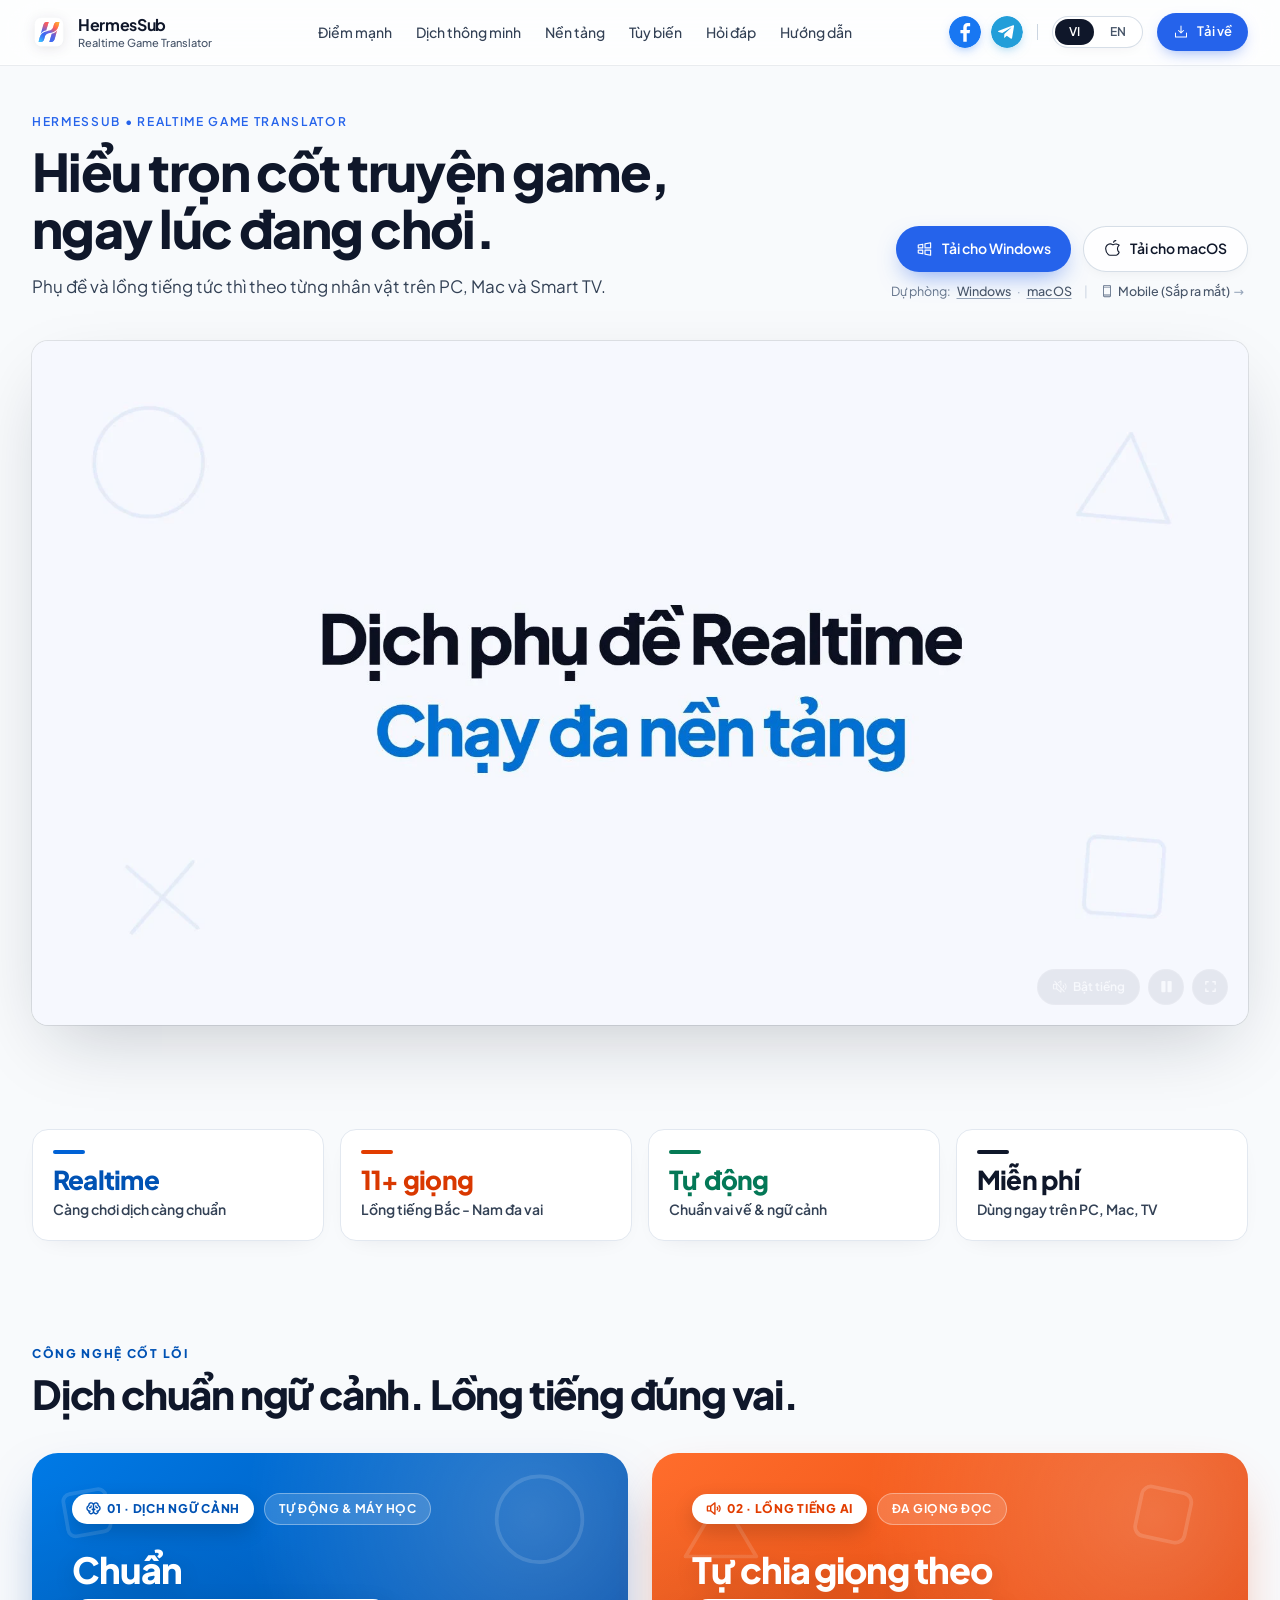
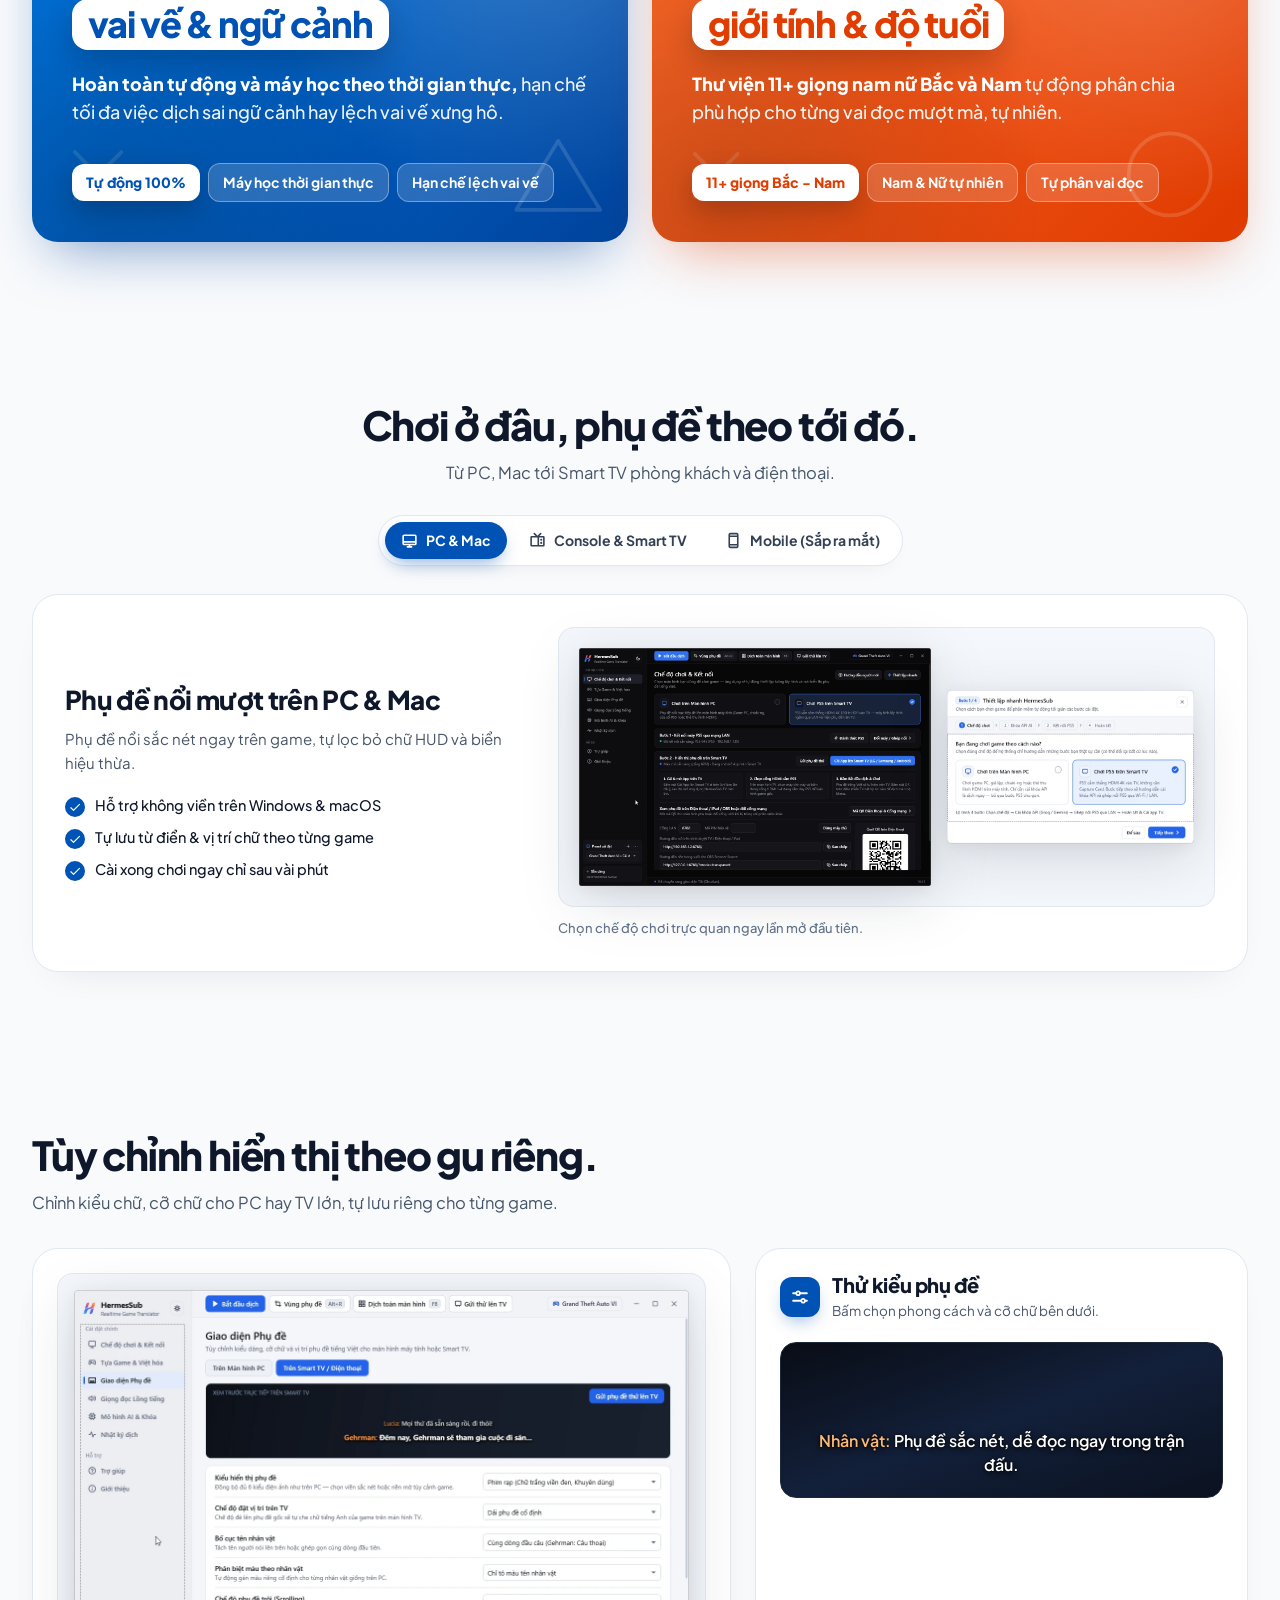
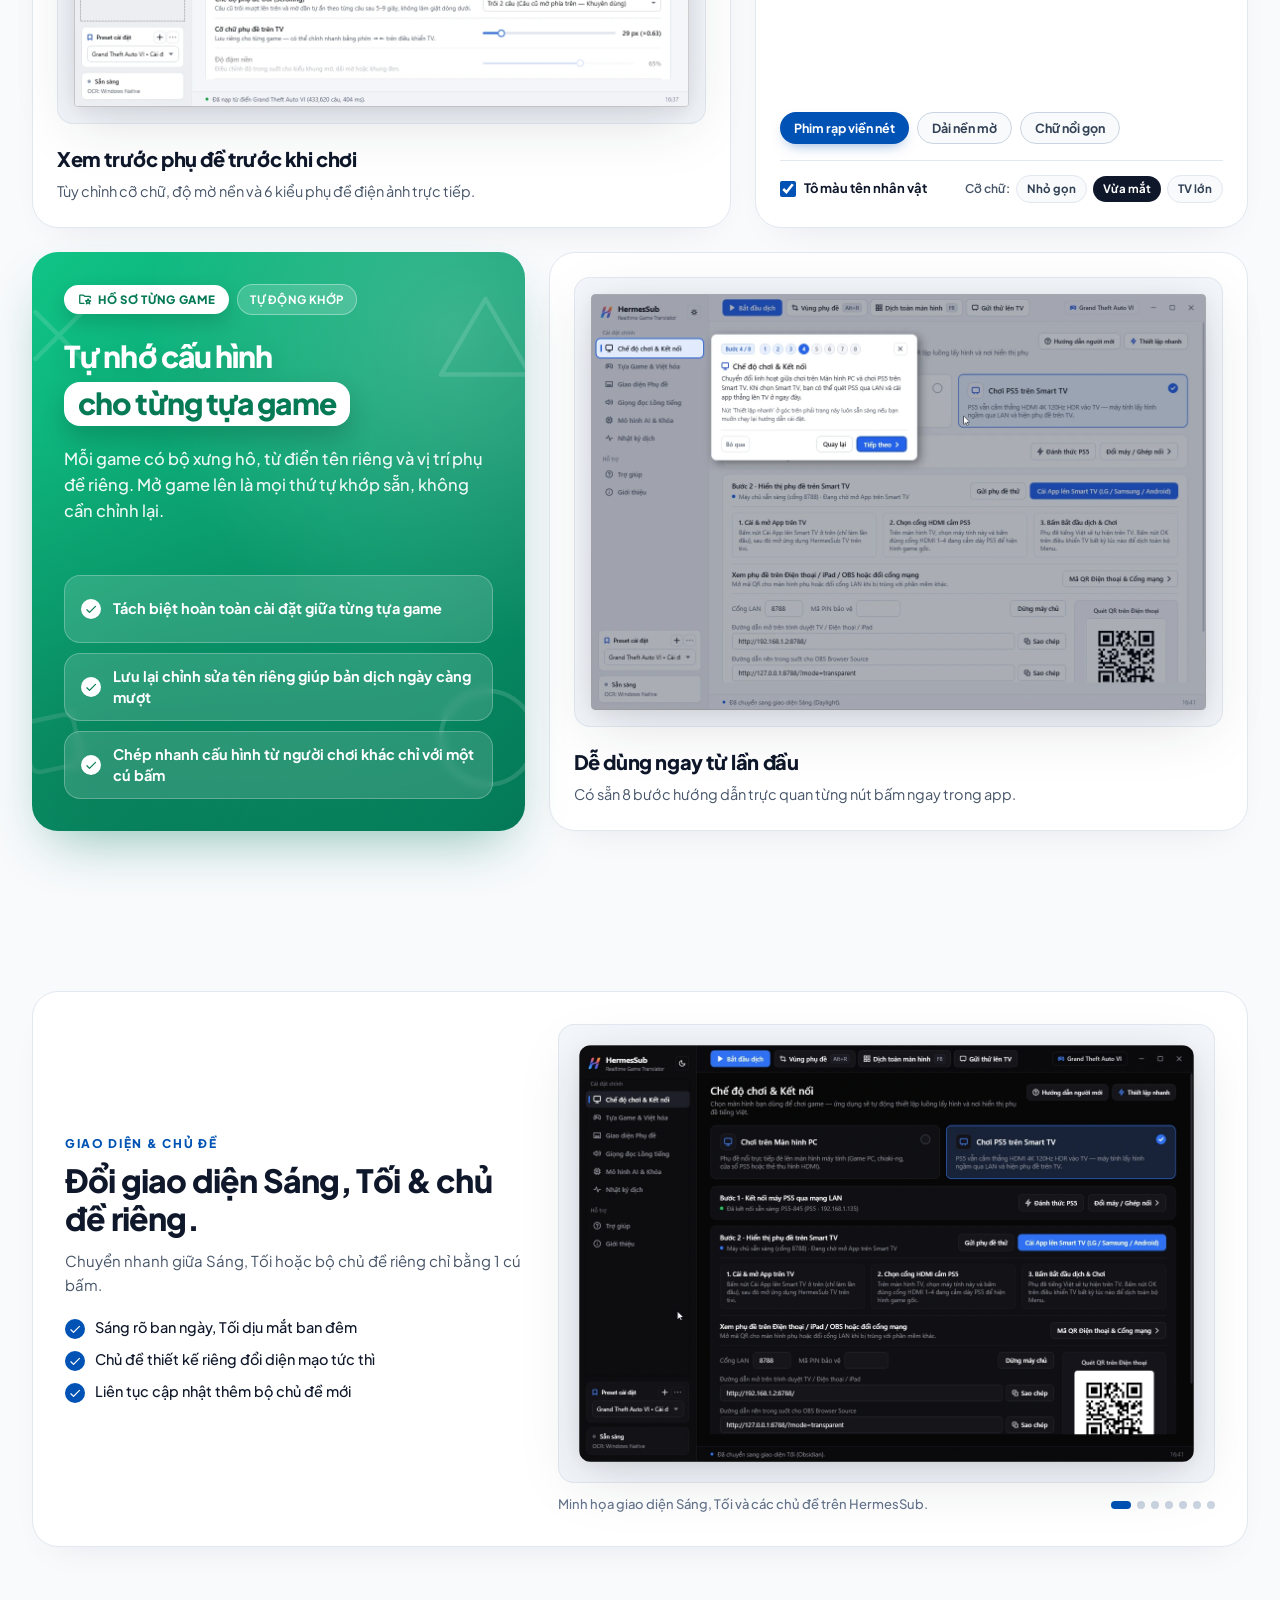
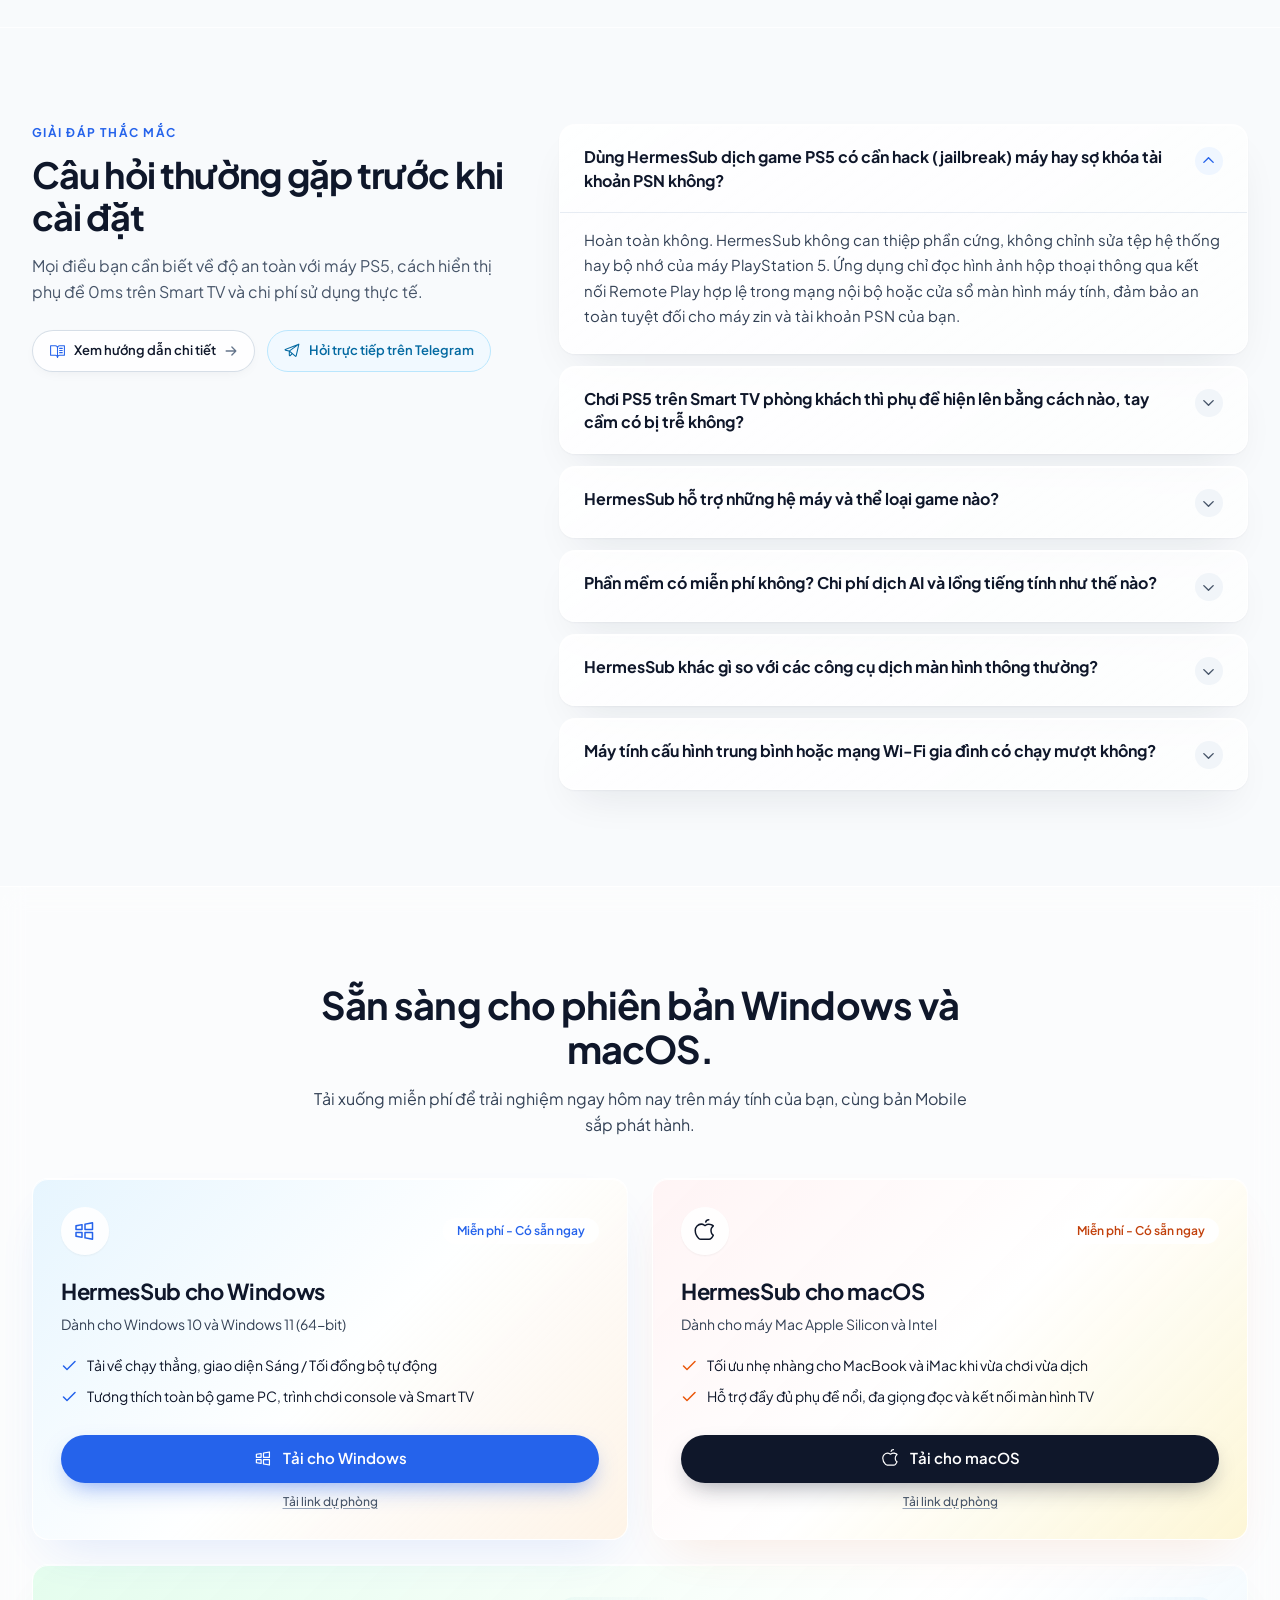
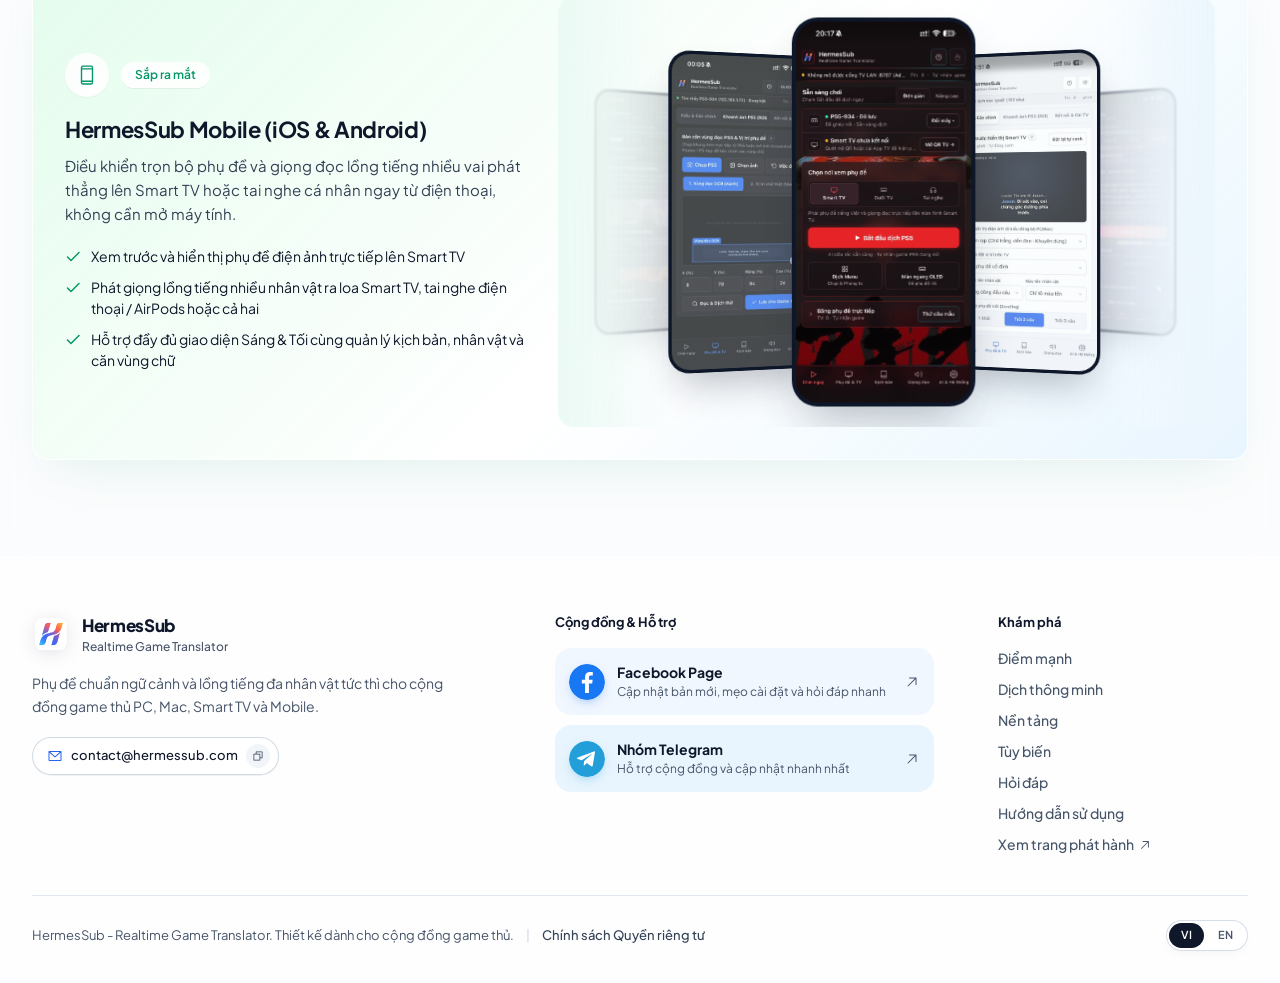
==== commit 48a38f81: "style(ui): equalize height and increase border radius on per-game profile bullets" ====
--- a/en/index.html
+++ b/en/index.html
@@ -28,11 +28,11 @@
     <meta name="twitter:image" content="https://hermessub.com/images/app_icon_light.png" />
     <script id="hermessub-jsonld" type="application/ld+json">{"@context":"https://schema.org","@graph":[{"@type":"Organization","@id":"https://hermessub.com/#organization","name":"HermesSub","url":"https://hermessub.com/","logo":{"@type":"ImageObject","url":"https://hermessub.com/images/app_icon_light.png","width":512,"height":512},"email":"contact@hermessub.com","sameAs":["https://github.com/HermesSub/hermessub.github.io","https://www.facebook.com/hermessub","https://t.me/hermessub_com"]},{"@type":"WebSite","@id":"https://hermessub.com/#website","url":"https://hermessub.com/","name":"HermesSub","alternateName":"HermesSub - Realtime Game Translator","inLanguage":["vi","en"],"publisher":{"@id":"https://hermessub.com/#organization"}},{"@type":"SoftwareApplication","@id":"https://hermessub.com/#software","name":"HermesSub","applicationCategory":"GameApplication","applicationSubCategory":"Real-Time Game Subtitle Translator & AI Voice Dubbing","operatingSystem":"Windows 10, Windows 11, macOS (Apple Silicon), Android TV, LG webOS, Samsung Tizen, iOS","softwareVersion":"1.0.4","inLanguage":"en","url":"https://hermessub.com/en/","description":"Translate story games live on screen with character-aware subtitles and multi-voice AI dubbing across Windows, macOS, PS5, and Smart TV. Free download.","downloadUrl":["https://github.com/HermesSub/hermessub.github.io/releases/download/v1.0.4/HermesSub-win-x64.zip","https://github.com/HermesSub/hermessub.github.io/releases/download/v1.0.4/HermesSub-osx-arm64.zip"],"screenshot":"https://hermessub.com/screenshots/subtitle-studio-light.webp","image":"https://hermessub.com/images/app_icon_light.png","offers":{"@type":"Offer","price":"0","priceCurrency":"USD"},"publisher":{"@id":"https://hermessub.com/#organization"}},{"@type":"VideoObject","@id":"https://hermessub.com/en/#promo-video","name":"HermesSub - Real-Time Game Subtitle Translation & AI Voice Dubbing Demo","description":"Watch HermesSub translate in-game dialogue with character-accurate tone and multi-character voice acting live across PC, Mac, PS5, and Smart TV.","thumbnailUrl":["https://hermessub.com/videos/hermessub-promo-poster.webp"],"uploadDate":"2026-11-25T00:00:00+07:00","duration":"PT1M10S","contentUrl":"https://media.hermessub.com/Videos/hermessub-promo.mp4?v=2","embedUrl":"https://hermessub.com/en/","inLanguage":"en","publisher":{"@id":"https://hermessub.com/#organization"}},{"@type":"FAQPage","@id":"https://hermessub.com/en/#faq","inLanguage":"en","mainEntity":[{"@type":"Question","name":"Does HermesSub require a jailbroken PS5, or can it risk a PSN account ban?","acceptedAnswer":{"@type":"Answer","text":"No jailbreak or console modification is ever required. HermesSub never alters game files, firmware, or console memory. It reads on-screen dialogue through official Remote Play over your home network or a desktop video window, keeping your stock PS5 and PlayStation Network account completely safe."}},{"@type":"Question","name":"How do live subtitles appear on a living-room Smart TV without adding controller lag?","acceptedAnswer":{"@type":"Answer","text":"Your DualSense controller stays paired directly to your PS5 on your primary PSN account over native HDMI with 0ms input latency. HermesSub quietly reads dialogue in the background via a secondary PSN session and renders crisp cinema subtitles natively on your LG webOS, Samsung Tizen, or Android TV."}},{"@type":"Question","name":"Which platforms, consoles, and game genres does HermesSub support?","acceptedAnswer":{"@type":"Answer","text":"HermesSub runs on Windows 10/11 PCs, Apple Silicon Macs, Windows gaming handhelds, and PlayStation 5 (via Remote Play, chiaki-ng, or HDMI capture cards), outputting overlays on desktop monitors or Smart TVs. It works with any story-driven RPG, action-adventure, visual novel, or indie title."}},{"@type":"Question","name":"Is HermesSub free to download, and how do AI translation costs work?","acceptedAnswer":{"@type":"Answer","text":"HermesSub is free to download and use. Pre-built community game dictionaries and offline voice models run locally at zero cost. For live AI translation of brand-new lines, you can use free translation engines or plug in your own Gemini, DeepSeek, Groq, or OpenAI API key with full control over usage."}},{"@type":"Question","name":"How is HermesSub different from generic screen OCR translators?","acceptedAnswer":{"@type":"Answer","text":"Generic screen translators translate isolated lines out of context, breaking character tone, relationships, and lore terminology. HermesSub tracks ongoing story context, locks per-character relationship tone and glossaries, and assigns distinct AI voices to individual speakers."}},{"@type":"Question","name":"Will HermesSub slow down my PC or require high internet bandwidth?","acceptedAnswer":{"@type":"Answer","text":"No. HermesSub is natively engineered to run alongside demanding games with minimal CPU and GPU overhead. Local PS5 video reading and Smart TV subtitle delivery stay inside your home Wi-Fi or LAN without routing video frames through external servers."}}]}]}</script>
     <!--seo-head-end-->
-    <script type="module" crossorigin src="/assets/index-CoPVpTu-.js"></script>
-    <link rel="stylesheet" crossorigin href="/assets/index-_E6OBn-Y.css">
+    <script type="module" crossorigin src="/assets/index-BJT_en9N.js"></script>
+    <link rel="stylesheet" crossorigin href="/assets/index-CgXjbnzS.css">
   </head>
   <body class="bg-[#F8FAFC] text-[#0F172A] antialiased selection:bg-[#2563EB]/15 selection:text-[#0F172A]">
-    <div id="root"><link rel="preload" as="image" href="/images/hermessub-logo-light.svg"/><link rel="preload" as="image" href="/images/social-facebook.svg"/><link rel="preload" as="image" href="/images/social-telegram.svg"/><link rel="preload" as="image" href="/screenshots/theme-obsidian.webp"/><link rel="preload" as="image" href="/screenshots/mobile-play-akira.webp"/><link rel="preload" as="image" href="/screenshots/mobile-tv-subtitles.jpg"/><link rel="preload" as="image" href="/screenshots/mobile-scripts-gta6.webp"/><link rel="preload" as="image" href="/screenshots/mobile-tv-voice.jpg"/><link rel="preload" as="image" href="/screenshots/mobile-themes-cyberpunk.webp"/><link rel="preload" as="image" href="/screenshots/mobile-roi-dark.webp"/><div class="relative min-h-[100dvh] text-[#0F172A]"><div aria-hidden="true" class="pastel-ambient-canvas pointer-events-none fixed inset-0 -z-10"></div><header class="sticky top-0 z-40 border-b border-white/80 bg-white/75 shadow-[0_1px_0_rgba(15,23,42,0.06)] backdrop-blur-xl"><nav aria-label="Primary Navigation" class="mx-auto flex h-16 max-w-[1320px] items-center justify-between gap-2 px-4 sm:gap-4 md:px-8"><a href="#" class="flex shrink-0 items-center gap-2.5 rounded-2xl py-1 pr-1 transition-opacity hover:opacity-90 sm:gap-3 sm:pr-2"><img src="/images/hermessub-logo-light.svg" alt="HermesSub" width="32" height="32" class="h-8 w-8 shrink-0 object-contain drop-shadow-[0_2px_6px_rgba(15,23,42,0.1)] sm:h-[34px] sm:w-[34px]"/><div class="flex flex-col leading-none"><span class="text-[15px] font-bold tracking-[-0.02em] text-[#0F172A] sm:text-[16px]">HermesSub</span><span class="mt-1 hidden text-[11px] font-medium text-[#475569] sm:block">Realtime Game Translator</span></div></a><ul class="hidden items-center gap-5 xl:gap-6 lg:flex"><li><a href="#highlights" class="whitespace-nowrap text-[14px] font-medium text-[#334155] transition-colors hover:text-[#2563EB]">Strengths</a></li><li><a href="#intelligence" class="whitespace-nowrap text-[14px] font-medium text-[#334155] transition-colors hover:text-[#2563EB]">Smart Context</a></li><li><a href="#platforms" class="whitespace-nowrap text-[14px] font-medium text-[#334155] transition-colors hover:text-[#2563EB]">Platforms</a></li><li><a href="#customize" class="whitespace-nowrap text-[14px] font-medium text-[#334155] transition-colors hover:text-[#2563EB]">Customize</a></li><li><a href="#faq" class="whitespace-nowrap text-[14px] font-medium text-[#334155] transition-colors hover:text-[#2563EB]">FAQ</a></li><li><a href="/en/guides/" class="whitespace-nowrap text-[14px] transition-colors hover:text-[#2563EB] font-medium text-[#334155]">Guides</a></li></ul><div class="flex shrink-0 items-center gap-3 sm:gap-3.5"><div class="flex items-center gap-2.5 sm:gap-2.5"><a href="https://www.facebook.com/hermessub" target="_blank" rel="noopener noreferrer" aria-label="HermesSub Facebook Page" title="Facebook Page" class="inline-flex h-7 w-7 items-center justify-center rounded-full shadow-[0_4px_12px_-4px_rgba(24,119,242,0.55)] transition-transform hover:scale-108 active:scale-95 sm:h-8 sm:w-8"><img src="/images/social-facebook.svg" alt="Facebook" width="32" height="32" class="h-7 w-7 rounded-full sm:h-8 sm:w-8"/></a><a href="https://t.me/hermessub_com" target="_blank" rel="noopener noreferrer" aria-label="HermesSub Telegram Community" title="Telegram Group" class="inline-flex h-7 w-7 items-center justify-center rounded-full shadow-[0_4px_12px_-4px_rgba(34,158,217,0.55)] transition-transform hover:scale-108 active:scale-95 sm:h-8 sm:w-8"><img src="/images/social-telegram.svg" alt="Telegram" width="32" height="32" class="h-7 w-7 rounded-full sm:h-8 sm:w-8"/></a></div><span aria-hidden="true" class="hidden h-4 w-px bg-[#CBD5E1] sm:inline-block"></span><div role="group" aria-label="Language switcher" class="glass-pill flex items-center gap-0.5 rounded-full p-0.5"><a href="/" hrefLang="vi" class="rounded-full px-3 py-1 text-[11px] font-semibold transition-colors sm:px-3.5 sm:text-[12px] text-[#475569] hover:text-[#0F172A]">VI</a><a href="/en/" hrefLang="en" aria-current="true" class="rounded-full px-3 py-1 text-[11px] font-semibold transition-colors sm:px-3.5 sm:text-[12px] bg-[#0F172A] text-[#FFFFFF]">EN</a></div><a href="#download" class="hidden min-h-[38px] items-center gap-2 whitespace-nowrap rounded-full bg-[#2563EB] px-4 py-2 text-[13px] font-semibold text-[#FFFFFF] shadow-[0_6px_16px_-6px_rgba(37,99,235,0.55)] transition-all hover:bg-[#1D4ED8] active:scale-[0.98] sm:inline-flex"><svg xmlns="http://www.w3.org/2000/svg" width="16" height="16" fill="currentColor" viewBox="0 0 256 256" aria-hidden="true"><path d="M224,144v64a8,8,0,0,1-8,8H40a8,8,0,0,1-8-8V144a8,8,0,0,1,16,0v56H208V144a8,8,0,0,1,16,0Zm-101.66,5.66a8,8,0,0,0,11.32,0l40-40a8,8,0,0,0-11.32-11.32L136,124.69V32a8,8,0,0,0-16,0v92.69L93.66,98.34a8,8,0,0,0-11.32,11.32Z"></path></svg><span>Download</span></a><button type="button" aria-label="Open navigation menu" aria-expanded="false" class="glass-pill inline-flex h-8 w-8 items-center justify-center rounded-full text-[#0F172A] transition-colors hover:bg-white sm:h-9 sm:w-9 lg:hidden"><svg xmlns="http://www.w3.org/2000/svg" width="17" height="17" fill="currentColor" viewBox="0 0 256 256" aria-hidden="true"><path d="M224,128a8,8,0,0,1-8,8H40a8,8,0,0,1,0-16H216A8,8,0,0,1,224,128ZM40,72H216a8,8,0,0,0,0-16H40a8,8,0,0,0,0,16ZM216,184H40a8,8,0,0,0,0,16H216a8,8,0,0,0,0-16Z"></path></svg></button></div></nav></header><main id="main-content"><section class="pt-8 pb-14 md:pt-12 md:pb-20"><div class="mx-auto max-w-[1320px] px-5 md:px-8"><div class="grid grid-cols-1 items-end gap-7 lg:grid-cols-12"><div class="lg:col-span-6 xl:col-span-7"><p class="text-[12px] font-semibold tracking-[0.14em] text-[#2563EB] uppercase">HERMESSUB • REALTIME GAME TRANSLATOR</p><h1 class="mt-3 text-[28px] leading-[1.1] font-extrabold tracking-[-0.03em] text-[#0F172A] sm:text-[40px] lg:text-[46px] xl:text-[52px]">Play any game in your language,<br/>live on screen.</h1><p class="mt-4 max-w-[54ch] text-[15px] leading-[1.6] text-[#334155] sm:text-[17px]">Instant story subtitles and character-matched voices on PC, Mac, and your living-room TV.</p></div><div class="flex flex-col items-start gap-2.5 lg:col-span-6 lg:items-end xl:col-span-5"><div class="grid w-full grid-cols-2 gap-2.5 sm:flex sm:w-auto sm:flex-row sm:flex-nowrap sm:items-center sm:gap-3 lg:justify-end"><a href="https://github.com/HermesSub/hermessub.github.io/releases/download/v1.0.4/HermesSub-win-x64.zip" target="_blank" rel="noopener noreferrer" class="inline-flex min-h-[44px] items-center justify-center gap-1.5 whitespace-nowrap rounded-full bg-[#2563EB] px-3 py-2 text-[13px] font-semibold text-[#FFFFFF] shadow-[0_10px_24px_-8px_rgba(37,99,235,0.58)] transition-all hover:bg-[#1D4ED8] active:scale-[0.98] sm:min-h-[46px] sm:gap-2 sm:px-5 sm:py-2.5 sm:text-[14px]"><svg xmlns="http://www.w3.org/2000/svg" width="16" height="16" fill="currentColor" viewBox="0 0 256 256" class="shrink-0 sm:h-[18px] sm:w-[18px]" aria-hidden="true"><path d="M208,136H128a8,8,0,0,0-8,8v57.45a8,8,0,0,0,6.57,7.88l80,14.54A7.61,7.61,0,0,0,208,224a8,8,0,0,0,8-8V144A8,8,0,0,0,208,136Zm-8,70.41-64-11.63V152h64ZM96,136H32a8,8,0,0,0-8,8v40a8,8,0,0,0,6.57,7.87l64,11.64a8.54,8.54,0,0,0,1.43.13,8,8,0,0,0,8-8V144A8,8,0,0,0,96,136Zm-8,50.05-48-8.73V152H88ZM213.13,33.86a8,8,0,0,0-6.56-1.73l-80,14.55A8,8,0,0,0,120,54.55V112a8,8,0,0,0,8,8h80a8,8,0,0,0,8-8V40A8,8,0,0,0,213.13,33.86ZM200,104H136V61.22l64-11.63ZM101.13,54.22a8,8,0,0,0-6.56-1.73l-64,11.64A8,8,0,0,0,24,72v40a8,8,0,0,0,8,8H96a8,8,0,0,0,8-8V60.36A8,8,0,0,0,101.13,54.22ZM88,104H40V78.68L88,70Z"></path></svg><span>Get Windows</span></a><a href="https://github.com/HermesSub/hermessub.github.io/releases/download/v1.0.4/HermesSub-osx-arm64.zip" target="_blank" rel="noopener noreferrer" class="glass-pill inline-flex min-h-[44px] items-center justify-center gap-1.5 whitespace-nowrap rounded-full px-3 py-2 text-[13px] font-semibold text-[#0F172A] transition-all hover:bg-white active:scale-[0.98] sm:min-h-[46px] sm:gap-2 sm:px-5 sm:py-2.5 sm:text-[14px]"><svg xmlns="http://www.w3.org/2000/svg" width="16" height="16" fill="currentColor" viewBox="0 0 256 256" class="shrink-0 sm:h-[18px] sm:w-[18px]" aria-hidden="true"><path d="M223.3,169.59a8.07,8.07,0,0,0-2.8-3.4C203.53,154.53,200,134.64,200,120c0-17.67,13.47-33.06,21.5-40.67a8,8,0,0,0,0-11.62C208.82,55.74,187.82,48,168,48a72.2,72.2,0,0,0-40,12.13,71.56,71.56,0,0,0-90.71,9.09A74.63,74.63,0,0,0,16,123.4a127.06,127.06,0,0,0,40.14,89.73A39.8,39.8,0,0,0,83.59,224h87.68a39.84,39.84,0,0,0,29.12-12.57,125,125,0,0,0,17.82-24.6C225.23,174,224.33,172,223.3,169.59Zm-34.63,30.94a23.76,23.76,0,0,1-17.4,7.47H83.59a23.82,23.82,0,0,1-16.44-6.51A111.14,111.14,0,0,1,32,123,58.5,58.5,0,0,1,48.65,80.47,54.81,54.81,0,0,1,88,64h.78A55.45,55.45,0,0,1,123,76.28a8,8,0,0,0,10,0A55.44,55.44,0,0,1,168,64a70.64,70.64,0,0,1,36,10.35c-13,14.52-20,30.47-20,45.65,0,23.77,7.64,42.73,22.18,55.3A105.82,105.82,0,0,1,188.67,200.53ZM128.23,30A40,40,0,0,1,167,0h1a8,8,0,0,1,0,16h-1a24,24,0,0,0-23.24,18,8,8,0,1,1-15.5-4Z"></path></svg><span>Get macOS</span></a></div><div class="flex w-full flex-wrap items-center justify-between gap-x-2 gap-y-1 px-0.5 text-[11.5px] text-[#64748B] sm:w-auto sm:justify-start sm:gap-x-3 sm:px-1 sm:text-[12.5px] lg:justify-end"><span class="inline-flex items-center gap-x-1.5 whitespace-nowrap"><span>Backup:</span><a href="https://media.hermessub.com/Releases/v1.0.4/HermesSub-win-x64.zip" target="_blank" rel="noopener noreferrer" class="font-medium text-[#475569] underline decoration-[#94A3B8] underline-offset-2 transition-colors hover:text-[#2563EB] hover:decoration-[#2563EB]">Windows</a><span aria-hidden="true" class="text-[#94A3B8]">·</span><a href="https://media.hermessub.com/Releases/v1.0.4/HermesSub-osx-arm64.zip" target="_blank" rel="noopener noreferrer" class="font-medium text-[#475569] underline decoration-[#94A3B8] underline-offset-2 transition-colors hover:text-[#0F172A] hover:decoration-[#0F172A]">macOS</a></span><span aria-hidden="true" class="hidden text-[#CBD5E1] sm:inline">|</span><a href="#download" class="group inline-flex items-center gap-1 whitespace-nowrap font-medium text-[#475569] transition-colors hover:text-[#2563EB]"><svg xmlns="http://www.w3.org/2000/svg" width="14" height="14" fill="currentColor" viewBox="0 0 256 256" class="shrink-0 text-[#64748B] transition-colors group-hover:text-[#2563EB]" aria-hidden="true"><path d="M176,16H80A24,24,0,0,0,56,40V216a24,24,0,0,0,24,24h96a24,24,0,0,0,24-24V40A24,24,0,0,0,176,16ZM72,64H184V192H72Zm8-32h96a8,8,0,0,1,8,8v8H72V40A8,8,0,0,1,80,32Zm96,192H80a8,8,0,0,1-8-8v-8H184v8A8,8,0,0,1,176,224Z"></path></svg><span>Mobile (Soon)</span><span aria-hidden="true" class="text-[#94A3B8] transition-transform group-hover:translate-x-0.5 group-hover:text-[#2563EB]">→</span></a></div></div></div><div class="mt-8 aspect-video w-full md:mt-10"><div class="group relative h-full w-full overflow-hidden rounded-2xl bg-[#F6F8FC] shadow-[0_28px_72px_-20px_rgba(15,23,42,0.22)] ring-1 ring-[#0F172A]/10"><div class="relative flex h-full w-full items-center justify-center"><video poster="/videos/hermessub-promo-poster.webp" autoPlay="" loop="" muted="" playsInline="" preload="metadata" class="h-full w-full cursor-pointer bg-[#F6F8FC] object-cover"><source src="https://media.hermessub.com/Videos/hermessub-promo-av1.mp4" type="video/mp4; codecs=&quot;av01.0.08M.08, mp4a.40.2&quot;"/><source src="https://media.hermessub.com/Videos/hermessub-promo.mp4?v=2" type="video/mp4"/></video><div data-controls-visible="false" class="pointer-events-none absolute z-10 flex items-center transition-opacity duration-300 right-2 bottom-2 gap-1.5 sm:right-5 sm:bottom-5 sm:gap-2 opacity-30"><button type="button" aria-label="Unmute" class="pointer-events-auto inline-flex h-7 w-7 sm:h-9 sm:w-auto items-center justify-center sm:gap-1.5 rounded-full border sm:px-3.5 text-[12px] font-semibold transition-all duration-300 active:scale-95 border-white/15 bg-[#0F172A]/24 text-[#FFFFFF]/90 backdrop-blur-[3px] hover:bg-[#0F172A]/72"><svg xmlns="http://www.w3.org/2000/svg" width="14" height="14" fill="currentColor" viewBox="0 0 256 256" class="sm:h-[15px] sm:w-[15px]" aria-hidden="true"><path d="M53.92,34.62A8,8,0,1,0,42.08,45.38L73.55,80H32A16,16,0,0,0,16,96v64a16,16,0,0,0,16,16H77.25l69.84,54.31A8,8,0,0,0,160,224V175.09l42.08,46.29a8,8,0,1,0,11.84-10.76ZM32,96H72v64H32ZM144,207.64,88,164.09V95.89l56,61.6Zm42-63.77a24,24,0,0,0,0-31.72,8,8,0,1,1,12-10.57,40,40,0,0,1,0,52.88,8,8,0,0,1-12-10.59Zm-80.16-76a8,8,0,0,1,1.4-11.23l39.85-31A8,8,0,0,1,160,32v74.83a8,8,0,0,1-16,0V48.36l-26.94,21A8,8,0,0,1,105.84,67.91ZM248,128a79.9,79.9,0,0,1-20.37,53.34,8,8,0,0,1-11.92-10.67,64,64,0,0,0,0-85.33,8,8,0,1,1,11.92-10.67A79.83,79.83,0,0,1,248,128Z"></path></svg><span class="hidden sm:inline">Unmute</span></button><button type="button" aria-label="Pause" class="pointer-events-auto inline-flex h-7 w-7 sm:h-9 sm:w-9 items-center justify-center rounded-full border transition-all duration-300 active:scale-95 border-white/15 bg-[#0F172A]/24 text-[#FFFFFF]/90 backdrop-blur-[3px] hover:bg-[#0F172A]/72"><svg xmlns="http://www.w3.org/2000/svg" width="13" height="13" fill="currentColor" viewBox="0 0 256 256" class="sm:h-[15px] sm:w-[15px]" aria-hidden="true"><path d="M216,48V208a16,16,0,0,1-16,16H160a16,16,0,0,1-16-16V48a16,16,0,0,1,16-16h40A16,16,0,0,1,216,48ZM96,32H56A16,16,0,0,0,40,48V208a16,16,0,0,0,16,16H96a16,16,0,0,0,16-16V48A16,16,0,0,0,96,32Z"></path></svg></button><button type="button" aria-label="Fullscreen" class="pointer-events-auto inline-flex h-7 w-7 sm:h-9 sm:w-9 items-center justify-center rounded-full border transition-all duration-300 active:scale-95 border-white/15 bg-[#0F172A]/24 text-[#FFFFFF]/90 backdrop-blur-[3px] hover:bg-[#0F172A]/72"><svg xmlns="http://www.w3.org/2000/svg" width="14" height="14" fill="currentColor" viewBox="0 0 256 256" class="sm:h-[15px] sm:w-[15px]" aria-hidden="true"><path d="M220,48V88a12,12,0,0,1-24,0V60H168a12,12,0,0,1,0-24h40A12,12,0,0,1,220,48ZM88,196H60V168a12,12,0,0,0-24,0v40a12,12,0,0,0,12,12H88a12,12,0,0,0,0-24Zm120-40a12,12,0,0,0-12,12v28H168a12,12,0,0,0,0,24h40a12,12,0,0,0,12-12V168A12,12,0,0,0,208,156ZM88,36H48A12,12,0,0,0,36,48V88a12,12,0,0,0,24,0V60H88a12,12,0,0,0,0-24Z"></path></svg></button></div></div></div></div></div></section><section id="highlights" aria-label="Strengths" class="scroll-mt-20 py-4 md:py-6"><div class="mx-auto max-w-[1320px] px-4 sm:px-5 md:px-8"><div class="grid grid-cols-2 gap-3 lg:grid-cols-4 lg:gap-4"><div class="flex flex-col justify-between rounded-2xl border border-[#E2E8F0] bg-[#FFFFFF] p-4 shadow-[0_8px_24px_-16px_rgba(15,23,42,0.14)] sm:p-5"><span aria-hidden="true" class="h-1 w-8 rounded-full bg-[#0062D6]"></span><div class="mt-3"><p class="text-[21px] leading-[1.1] font-extrabold tracking-[-0.03em] sm:text-[26px] text-[#0052B4]">Real-time</p><p class="mt-1.5 text-[13px] leading-[1.4] font-semibold text-[#334155] sm:text-[14px]">Smarter the longer you play</p></div></div><div class="flex flex-col justify-between rounded-2xl border border-[#E2E8F0] bg-[#FFFFFF] p-4 shadow-[0_8px_24px_-16px_rgba(15,23,42,0.14)] sm:p-5"><span aria-hidden="true" class="h-1 w-8 rounded-full bg-[#E23D00]"></span><div class="mt-3"><p class="text-[21px] leading-[1.1] font-extrabold tracking-[-0.03em] sm:text-[26px] text-[#D93800]">11+ Voices</p><p class="mt-1.5 text-[13px] leading-[1.4] font-semibold text-[#334155] sm:text-[14px]">Auto gender &amp; age dubbing</p></div></div><div class="flex flex-col justify-between rounded-2xl border border-[#E2E8F0] bg-[#FFFFFF] p-4 shadow-[0_8px_24px_-16px_rgba(15,23,42,0.14)] sm:p-5"><span aria-hidden="true" class="h-1 w-8 rounded-full bg-[#057A55]"></span><div class="mt-3"><p class="text-[21px] leading-[1.1] font-extrabold tracking-[-0.03em] sm:text-[26px] text-[#047857]">Automatic</p><p class="mt-1.5 text-[13px] leading-[1.4] font-semibold text-[#334155] sm:text-[14px]">Role &amp; context accurate</p></div></div><div class="flex flex-col justify-between rounded-2xl border border-[#E2E8F0] bg-[#FFFFFF] p-4 shadow-[0_8px_24px_-16px_rgba(15,23,42,0.14)] sm:p-5"><span aria-hidden="true" class="h-1 w-8 rounded-full bg-[#0F172A]"></span><div class="mt-3"><p class="text-[21px] leading-[1.1] font-extrabold tracking-[-0.03em] sm:text-[26px] text-[#0F172A]">Free</p><p class="mt-1.5 text-[13px] leading-[1.4] font-semibold text-[#334155] sm:text-[14px]">Ready for PC, Mac &amp; TV</p></div></div></div></div></section><section id="intelligence" class="scroll-mt-20 py-14 md:py-20"><div class="mx-auto max-w-[1320px] px-4 sm:px-5 md:px-8"><div class="" style="opacity:0;transform:translateY(18px)"><div class="max-w-[980px]"><p class="text-[12px] font-extrabold tracking-[0.14em] text-[#0052B4] uppercase">CORE CAPABILITIES</p><h2 class="mt-2 text-[28px] leading-[1.15] font-extrabold tracking-[-0.03em] text-[#0F172A] sm:text-[36px] md:text-[40px]">Accurate context. Auto-matched voices.</h2></div></div><div class="mt-7 grid grid-cols-1 gap-5 md:mt-9 lg:grid-cols-2 lg:gap-6"><div class="h-full" style="opacity:0;transform:translateY(18px)"><article style="background:linear-gradient(135deg, #007AE6 0%, #00439C 100%);box-shadow:0 24px 56px -20px rgba(0, 67, 156, 0.52)" class="relative flex h-full flex-col justify-between overflow-hidden rounded-[26px] p-6 text-[#FFFFFF] sm:p-8 md:p-10"><svg aria-hidden="true" viewBox="0 0 640 420" fill="none" class="pointer-events-none absolute inset-0 h-full w-full opacity-[0.13]" preserveAspectRatio="xMidYMid slice"><circle cx="545" cy="72" r="46" stroke="#FFFFFF" stroke-width="4"></circle><polygon points="565,310 610,384 520,384" stroke="#FFFFFF" stroke-width="4" stroke-linejoin="round"></polygon><g stroke="#FFFFFF" stroke-width="4" stroke-linecap="round"><line x1="46" y1="322" x2="96" y2="372"></line><line x1="96" y1="322" x2="46" y2="372"></line></g><rect x="36" y="42" width="46" height="46" rx="8" transform="rotate(-10 59 65)" stroke="#FFFFFF" stroke-width="4"></rect></svg><div aria-hidden="true" style="background:radial-gradient(circle at 84% 16%, rgba(255,255,255,0.20) 0%, rgba(255,255,255,0) 48%), radial-gradient(circle at 12% 90%, rgba(0,0,0,0.16) 0%, rgba(0,0,0,0) 52%)" class="pointer-events-none absolute inset-0"></div><div class="relative z-10"><div class="flex flex-wrap items-center gap-2.5"><span style="color:#0052B4" class="inline-flex items-center gap-1.5 rounded-full bg-[#FFFFFF] px-3.5 py-1.5 text-[12px] font-extrabold tracking-[0.06em] uppercase shadow-[0_8px_20px_rgba(0,0,0,0.16)]"><svg xmlns="http://www.w3.org/2000/svg" width="15" height="15" fill="currentColor" viewBox="0 0 256 256" aria-hidden="true"><path d="M252,124a60.14,60.14,0,0,0-32-53.08,52,52,0,0,0-92-32.11A52,52,0,0,0,36,70.92a60,60,0,0,0,0,106.14,52,52,0,0,0,92,32.13,52,52,0,0,0,92-32.13A60.05,60.05,0,0,0,252,124ZM88,204a28,28,0,0,1-26.85-20.07c1,0,1.89.07,2.85.07h8a12,12,0,0,0,0-24H64A36,36,0,0,1,52,90.05a12,12,0,0,0,8-11.32V72a28,28,0,0,1,56,0v60.18a51.61,51.61,0,0,0-7.2-3.85,12,12,0,1,0-9.6,22A28,28,0,0,1,88,204Zm104-44h-8a12,12,0,0,0,0,24h8c1,0,1.9,0,2.85-.07a28,28,0,1,1-38-33.61,12,12,0,1,0-9.6-22,51.61,51.61,0,0,0-7.2,3.85V72a28,28,0,0,1,56,0v6.73a12,12,0,0,0,8,11.32,36,36,0,0,1-12,70Zm16-44a12,12,0,0,1-12,12,40,40,0,0,1-40-40V84a12,12,0,0,1,24,0v4a16,16,0,0,0,16,16A12,12,0,0,1,208,116ZM100,88a40,40,0,0,1-40,40,12,12,0,0,1,0-24A16,16,0,0,0,76,88V84a12,12,0,0,1,24,0Z"></path></svg><span>01 · CONTEXT AI</span></span><span class="inline-flex items-center rounded-full border border-white/35 bg-white/16 px-3.5 py-1.5 text-[12px] font-bold tracking-[0.04em] text-[#FFFFFF] uppercase">REAL-TIME LEARNING</span></div><h3 class="mt-6 text-[28px] leading-[1.18] font-extrabold tracking-[-0.03em] text-[#FFFFFF] [text-shadow:0_6px_22px_rgba(0,0,0,0.14)] sm:text-[34px] md:text-[36px]"><span class="block">Accurate</span><span style="color:#0052B4" class="mt-2 inline-block rounded-2xl bg-[#FFFFFF] px-4 py-1 text-shadow-none shadow-[0_12px_28px_rgba(0,0,0,0.18)]">roles &amp; context</span></h3><p class="mt-5 max-w-[44ch] text-[16px] leading-[1.6] font-medium text-white/92 sm:text-[18px]"><strong class="font-extrabold text-[#FFFFFF]">Fully automatic with real-time machine learning,</strong> <!-- -->minimizing out-of-context lines and mismatched speaker roles.</p></div><ul class="relative z-10 mt-7 flex flex-wrap items-center gap-2 pt-2"><li style="color:#0052B4" class="rounded-xl bg-[#FFFFFF] px-3.5 py-2 text-[13px] font-extrabold shadow-[0_10px_24px_rgba(0,0,0,0.18)] sm:text-[14px]">100% Automatic</li><li class="rounded-xl border border-white/35 bg-white/16 px-3.5 py-2 text-[13px] font-bold text-[#FFFFFF] sm:text-[14px]">Real-time learning</li><li class="rounded-xl border border-white/35 bg-white/16 px-3.5 py-2 text-[13px] font-bold text-[#FFFFFF] sm:text-[14px]">Role-accurate tone</li></ul></article></div><div class="h-full" style="opacity:0;transform:translateY(18px)"><article style="background:linear-gradient(135deg, #FF6D2C 0%, #DF3A00 100%);box-shadow:0 24px 56px -20px rgba(223, 58, 0, 0.48)" class="relative flex h-full flex-col justify-between overflow-hidden rounded-[26px] p-6 text-[#FFFFFF] sm:p-8 md:p-10"><svg aria-hidden="true" viewBox="0 0 640 420" fill="none" class="pointer-events-none absolute inset-0 h-full w-full opacity-[0.14]" preserveAspectRatio="xMidYMid slice"><rect x="522" y="40" width="54" height="54" rx="10" transform="rotate(12 549 67)" stroke="#FFFFFF" stroke-width="4"></rect><circle cx="556" cy="346" r="44" stroke="#FFFFFF" stroke-width="4"></circle><polygon points="74,48 112,112 36,112" stroke="#FFFFFF" stroke-width="4" stroke-linejoin="round"></polygon><g stroke="#FFFFFF" stroke-width="4" stroke-linecap="round"><line x1="46" y1="324" x2="92" y2="370"></line><line x1="92" y1="324" x2="46" y2="370"></line></g></svg><div aria-hidden="true" style="background:radial-gradient(circle at 84% 16%, rgba(255,255,255,0.20) 0%, rgba(255,255,255,0) 48%), radial-gradient(circle at 12% 90%, rgba(0,0,0,0.16) 0%, rgba(0,0,0,0) 52%)" class="pointer-events-none absolute inset-0"></div><div class="relative z-10"><div class="flex flex-wrap items-center gap-2.5"><span style="color:#E23D00" class="inline-flex items-center gap-1.5 rounded-full bg-[#FFFFFF] px-3.5 py-1.5 text-[12px] font-extrabold tracking-[0.06em] uppercase shadow-[0_8px_20px_rgba(0,0,0,0.16)]"><svg xmlns="http://www.w3.org/2000/svg" width="15" height="15" fill="currentColor" viewBox="0 0 256 256" aria-hidden="true"><path d="M157.27,21.22a12,12,0,0,0-12.64,1.31L75.88,76H32A20,20,0,0,0,12,96v64a20,20,0,0,0,20,20H75.88l68.75,53.47A12,12,0,0,0,164,224V32A12,12,0,0,0,157.27,21.22ZM36,100H68v56H36Zm104,99.46L92,162.13V93.87l48-37.33ZM212,128a44,44,0,0,1-11,29.11,12,12,0,1,1-18-15.88,20,20,0,0,0,0-26.43,12,12,0,0,1,18-15.86A43.94,43.94,0,0,1,212,128Zm40,0a83.87,83.87,0,0,1-21.39,56,12,12,0,0,1-17.89-16,60,60,0,0,0,0-80,12,12,0,1,1,17.88-16A83.87,83.87,0,0,1,252,128Z"></path></svg><span>02 · AI DUBBING</span></span><span class="inline-flex items-center rounded-full border border-white/35 bg-white/16 px-3.5 py-1.5 text-[12px] font-bold tracking-[0.04em] text-[#FFFFFF] uppercase">MULTI-VOICE CAST</span></div><h3 class="mt-6 text-[28px] leading-[1.18] font-extrabold tracking-[-0.03em] text-[#FFFFFF] [text-shadow:0_6px_22px_rgba(0,0,0,0.14)] sm:text-[34px] md:text-[36px]"><span class="block">Auto voice match by</span><span style="color:#E23D00" class="mt-2 inline-block rounded-2xl bg-[#FFFFFF] px-4 py-1 text-shadow-none shadow-[0_12px_28px_rgba(0,0,0,0.18)]">gender &amp; age</span></h3><p class="mt-5 max-w-[44ch] text-[16px] leading-[1.6] font-medium text-white/92 sm:text-[18px]"><strong class="font-extrabold text-[#FFFFFF]">Built-in library of 11+ natural male and female regional voices</strong> <!-- -->automatically matched to deliver lifelike multi-speaker audio.</p></div><ul class="relative z-10 mt-7 flex flex-wrap items-center gap-2 pt-2"><li style="color:#E23D00" class="rounded-xl bg-[#FFFFFF] px-3.5 py-2 text-[13px] font-extrabold shadow-[0_10px_24px_rgba(0,0,0,0.18)] sm:text-[14px]">11+ Natural Voices</li><li class="rounded-xl border border-white/35 bg-white/16 px-3.5 py-2 text-[13px] font-bold text-[#FFFFFF] sm:text-[14px]">Male &amp; Female cast</li><li class="rounded-xl border border-white/35 bg-white/16 px-3.5 py-2 text-[13px] font-bold text-[#FFFFFF] sm:text-[14px]">Auto voice split</li></ul></article></div></div></div></section><section id="platforms" class="scroll-mt-20 py-14 md:py-20"><div class="mx-auto max-w-[1320px] px-4 sm:px-5 md:px-8"><div class="" style="opacity:0;transform:translateY(18px)"><div class="mx-auto max-w-[700px] text-center"><h2 class="text-[28px] leading-[1.15] font-extrabold tracking-[-0.03em] text-[#0F172A] sm:text-[36px] md:text-[40px]">Play on any screen you love.</h2><p class="mt-3 text-[15.5px] leading-[1.6] text-[#475569] sm:text-[16.5px]">From PC and Mac to your living-room Smart TV and phone.</p></div></div><div class="mt-7 flex justify-center"><div class="grid w-full grid-cols-3 gap-1 rounded-2xl border border-[#E2E8F0] bg-[#FFFFFF] p-1 shadow-[0_8px_24px_-16px_rgba(15,23,42,0.14)] sm:inline-flex sm:w-auto sm:gap-1.5 sm:rounded-full sm:p-1.5"><button type="button" class="inline-flex min-h-[40px] items-center justify-center gap-1.5 rounded-xl px-2 py-2 text-[12.5px] font-bold whitespace-nowrap transition-all sm:min-h-0 sm:gap-2 sm:rounded-full sm:px-4 sm:text-[14px] bg-[#0052B4] text-[#FFFFFF] shadow-[0_8px_18px_-6px_rgba(0,82,180,0.5)]"><svg xmlns="http://www.w3.org/2000/svg" width="15" height="15" fill="currentColor" viewBox="0 0 256 256" class="shrink-0 sm:h-[17px] sm:w-[17px]" aria-hidden="true"><path d="M208,36H48A28,28,0,0,0,20,64V172a28,28,0,0,0,28,28h68v12H96a12,12,0,0,0,0,24h64a12,12,0,0,0,0-24H140V200h68a28,28,0,0,0,28-28V64A28,28,0,0,0,208,36ZM48,60H208a4,4,0,0,1,4,4v72H44V64A4,4,0,0,1,48,60ZM208,176H48a4,4,0,0,1-4-4V160H212v12A4,4,0,0,1,208,176Z"></path></svg><span class="sm:hidden">PC &amp; Mac</span><span class="hidden sm:inline">PC &amp; Mac</span></button><button type="button" class="inline-flex min-h-[40px] items-center justify-center gap-1.5 rounded-xl px-2 py-2 text-[12.5px] font-bold whitespace-nowrap transition-all sm:min-h-0 sm:gap-2 sm:rounded-full sm:px-4 sm:text-[14px] text-[#334155] hover:bg-[#F1F5F9] hover:text-[#0F172A]"><svg xmlns="http://www.w3.org/2000/svg" width="15" height="15" fill="currentColor" viewBox="0 0 256 256" class="shrink-0 sm:h-[17px] sm:w-[17px]" aria-hidden="true"><path d="M216,60H157l27.52-27.52a12,12,0,0,0-17-17L128,55,88.49,15.51a12,12,0,0,0-17,17L99,60H40A20,20,0,0,0,20,80V200a20,20,0,0,0,20,20H216a20,20,0,0,0,20-20V80A20,20,0,0,0,216,60ZM44,84h84V196H44ZM212,196H152V84h60Zm-44-80a16,16,0,1,1,16,16A16,16,0,0,1,168,116Zm32,48a16,16,0,1,1-16-16A16,16,0,0,1,200,164Z"></path></svg><span class="sm:hidden">Smart TV</span><span class="hidden sm:inline">Console &amp; Smart TV</span></button><button type="button" class="inline-flex min-h-[40px] items-center justify-center gap-1.5 rounded-xl px-2 py-2 text-[12.5px] font-bold whitespace-nowrap transition-all sm:min-h-0 sm:gap-2 sm:rounded-full sm:px-4 sm:text-[14px] text-[#334155] hover:bg-[#F1F5F9] hover:text-[#0F172A]"><svg xmlns="http://www.w3.org/2000/svg" width="15" height="15" fill="currentColor" viewBox="0 0 256 256" class="shrink-0 sm:h-[17px] sm:w-[17px]" aria-hidden="true"><path d="M176,12H80A28,28,0,0,0,52,40V216a28,28,0,0,0,28,28h96a28,28,0,0,0,28-28V40A28,28,0,0,0,176,12ZM76,76H180V180H76Zm4-40h96a4,4,0,0,1,4,4V52H76V40A4,4,0,0,1,80,36Zm96,184H80a4,4,0,0,1-4-4V204H180v12A4,4,0,0,1,176,220Z"></path></svg><span class="sm:hidden">Mobile</span><span class="hidden sm:inline">Mobile (Coming Soon)</span></button></div></div><div class="mt-7 rounded-[26px] border border-[#E2E8F0] bg-[#FFFFFF] p-6 shadow-[0_16px_40px_-24px_rgba(15,23,42,0.12)] md:p-8"><div class="grid grid-cols-1 items-center gap-7 lg:grid-cols-12 lg:gap-8"><div class="lg:col-span-5"><h3 class="text-[22px] leading-[1.2] font-extrabold tracking-[-0.025em] text-[#0F172A] md:text-[26px]">Crisp overlays across PC &amp; Mac</h3><p class="mt-3 text-[15px] leading-[1.6] text-[#475569]">Sharp subtitles float cleanly over gameplay while filtering out HUD noise.</p><ul class="mt-5 space-y-2.5"><li class="flex items-start gap-2.5"><span class="mt-0.5 inline-flex h-5 w-5 shrink-0 items-center justify-center rounded-full bg-[#0052B4] text-[#FFFFFF]"><svg xmlns="http://www.w3.org/2000/svg" width="12" height="12" fill="currentColor" viewBox="0 0 256 256" aria-hidden="true"><path d="M232.49,80.49l-128,128a12,12,0,0,1-17,0l-56-56a12,12,0,1,1,17-17L96,183,215.51,63.51a12,12,0,0,1,17,17Z"></path></svg></span><span class="text-[14.5px] leading-[1.5] font-medium text-[#0F172A]">Borderless fullscreen support on Windows &amp; macOS</span></li><li class="flex items-start gap-2.5"><span class="mt-0.5 inline-flex h-5 w-5 shrink-0 items-center justify-center rounded-full bg-[#0052B4] text-[#FFFFFF]"><svg xmlns="http://www.w3.org/2000/svg" width="12" height="12" fill="currentColor" viewBox="0 0 256 256" aria-hidden="true"><path d="M232.49,80.49l-128,128a12,12,0,0,1-17,0l-56-56a12,12,0,1,1,17-17L96,183,215.51,63.51a12,12,0,0,1,17,17Z"></path></svg></span><span class="text-[14.5px] leading-[1.5] font-medium text-[#0F172A]">Auto-saved glossaries &amp; layouts per game</span></li><li class="flex items-start gap-2.5"><span class="mt-0.5 inline-flex h-5 w-5 shrink-0 items-center justify-center rounded-full bg-[#0052B4] text-[#FFFFFF]"><svg xmlns="http://www.w3.org/2000/svg" width="12" height="12" fill="currentColor" viewBox="0 0 256 256" aria-hidden="true"><path d="M232.49,80.49l-128,128a12,12,0,0,1-17,0l-56-56a12,12,0,1,1,17-17L96,183,215.51,63.51a12,12,0,0,1,17,17Z"></path></svg></span><span class="text-[14.5px] leading-[1.5] font-medium text-[#0F172A]">Quick setup ready to play in minutes</span></li></ul></div><div class="min-w-0 lg:col-span-7"><div class="rounded-2xl border border-[#E2E8F0]/90 bg-[#F4F7FB] p-4 sm:p-5"><div class="grid grid-cols-1 items-center gap-4 sm:grid-cols-12"><div class="sm:col-span-7"><img src="/screenshots/play-modes-pc-dark.webp" alt="PC and desktop display mode configuration inside HermesSub" loading="lazy" class="app-shot-float block w-full object-contain"/></div><div class="sm:col-span-5"><img src="/screenshots/quick-setup-wizard.webp?v=2" alt="Four-step quick setup walkthrough in HermesSub" loading="lazy" class="app-shot-float block w-full object-contain"/></div></div></div><p class="mt-3 text-[13px] font-medium text-[#64748B]">Pick your playstyle on launch and save presets per game.</p></div></div></div></div></section><section id="customize" class="scroll-mt-20 py-14 md:py-20"><div class="mx-auto max-w-[1320px] px-4 sm:px-5 md:px-8"><div class="" style="opacity:0;transform:translateY(18px)"><div class="max-w-[760px]"><h2 class="text-[28px] leading-[1.15] font-extrabold tracking-[-0.03em] text-[#0F172A] sm:text-[36px] md:text-[40px]">Tailor every subtitle to your screen.</h2><p class="mt-3 text-[15.5px] leading-[1.6] text-[#475569] sm:text-[16.5px]">Adjust styles and sizing for desktop or couch TV, auto-saved per game.</p></div></div><div class="mt-8 grid grid-cols-1 gap-6 lg:grid-cols-12"><div class="rounded-[26px] border border-[#E2E8F0] bg-[#FFFFFF] p-6 shadow-[0_16px_40px_-24px_rgba(15,23,42,0.12)] lg:col-span-7"><div class="rounded-2xl border border-[#E2E8F0]/90 bg-[#F4F7FB] p-3.5 sm:p-4"><img src="/screenshots/subtitle-studio-light.webp" alt="Live subtitle styling preview and customization controls in HermesSub" loading="lazy" class="app-shot-float block w-full object-contain"/></div><